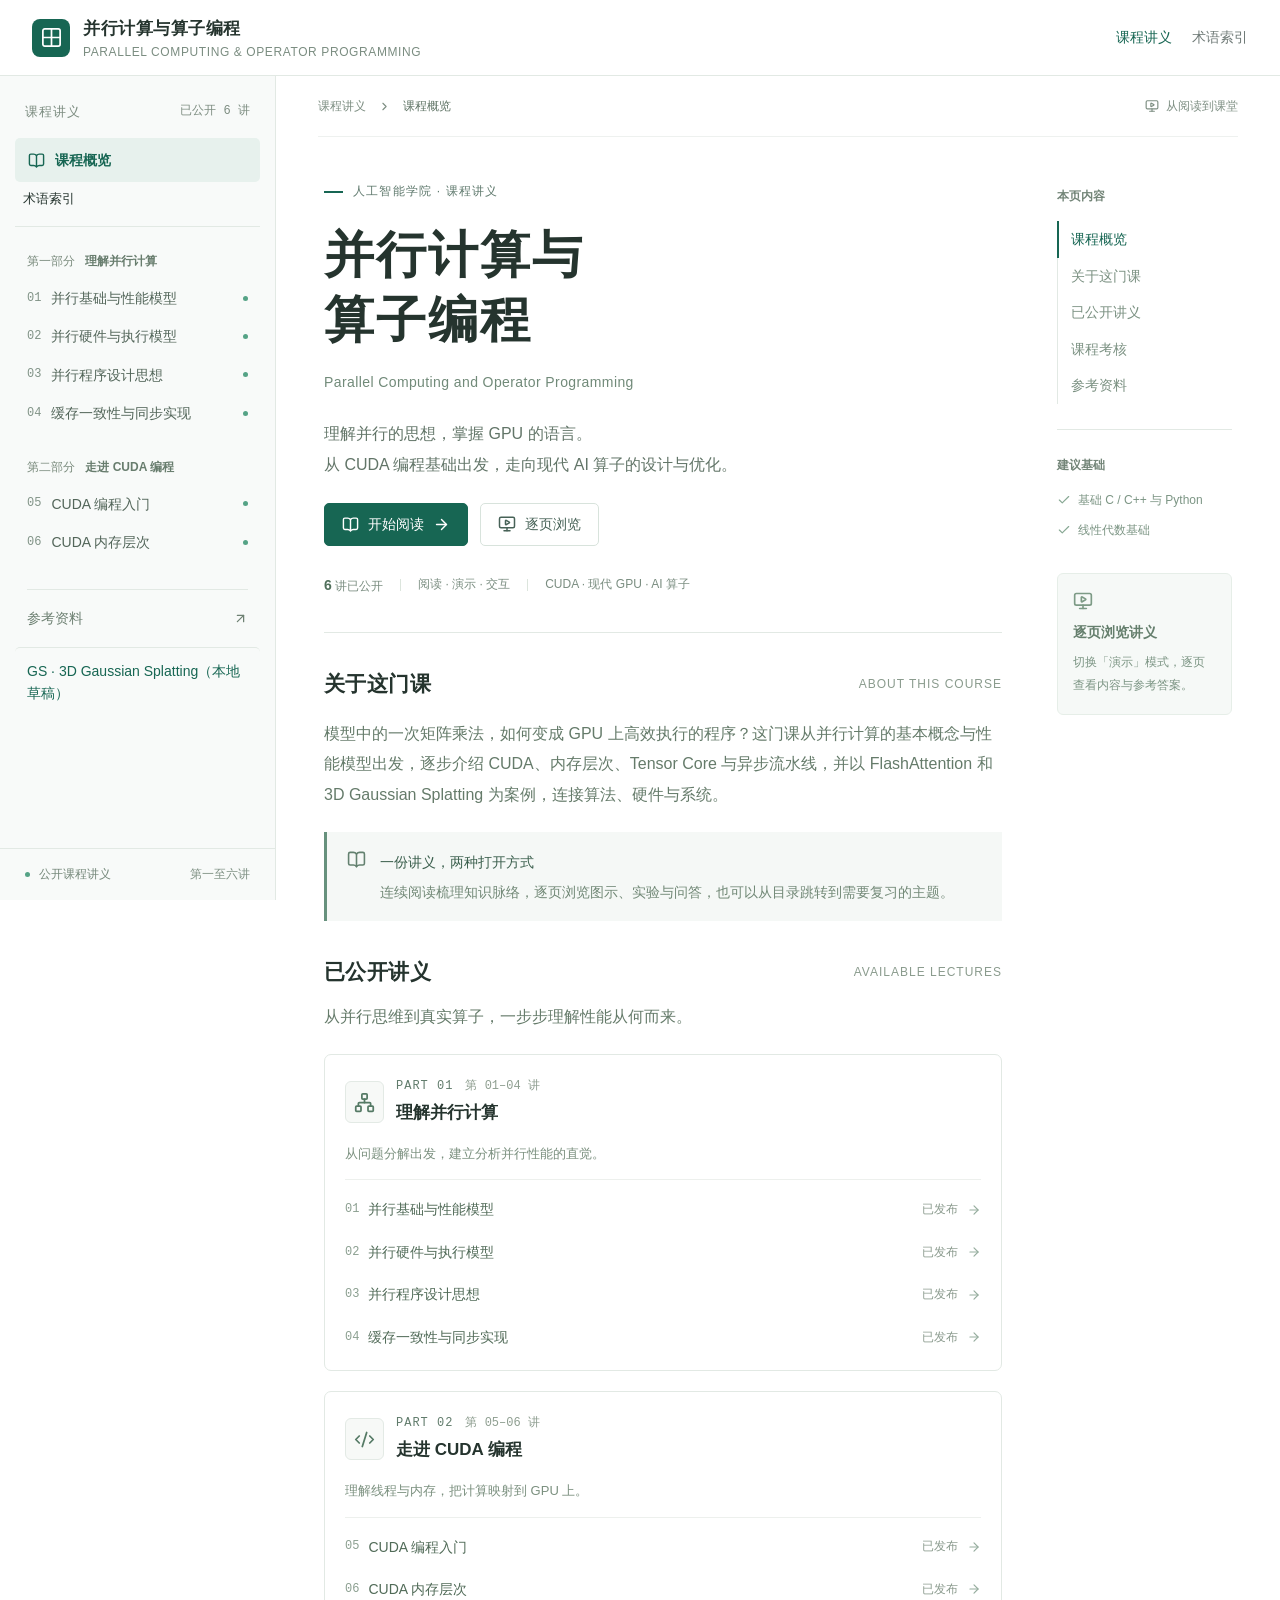
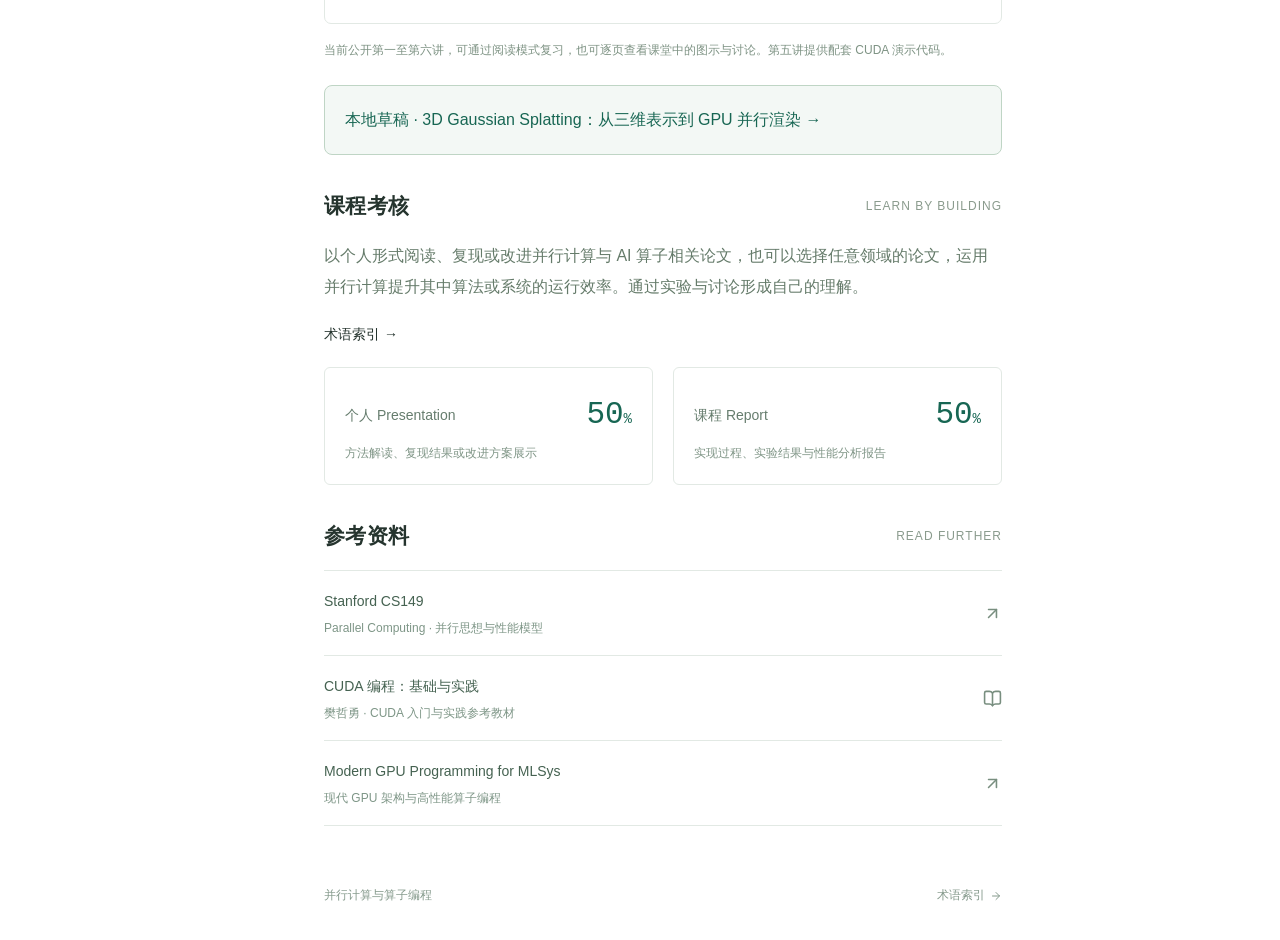
==== site/index.html @ d4c6e1c5 "Add local 3DGS lecture with interactive course preview" ====
<!doctype html>
<html lang="zh-CN"><head><meta charset="UTF-8"/><meta name="viewport" content="width=device-width, initial-scale=1.0"/><meta name="course-root" content="./"/><meta name="course-route" content="/"/><meta name="description" content="并行计算与算子编程课程讲义。阅读第一讲与第二讲：并行计算、性能模型、CPU/GPU硬件与执行模型。"/><title>课程概览 · 并行计算与算子编程</title><link rel="icon" type="image/svg+xml" href="./favicon.svg"/>  <script type="module" crossorigin src="./assets/index-DmXSVgBA.js"></script>
  <link rel="stylesheet" crossorigin href="./assets/index-67fcrHv8.css">
</head><body><div id="root"><div data-slot="sidebar-wrapper" style="--sidebar-width:276px;--sidebar-width-icon:3rem" class="group/sidebar-wrapper flex min-h-svh w-full has-data-[variant=inset]:bg-sidebar course-app"><a class="skip-link" href="#main-content">跳转至正文</a><header class="site-header"><a href="./" class="brand"><span class="brand-mark"><svg xmlns="http://www.w3.org/2000/svg" width="23" height="23" viewBox="0 0 24 24" fill="none" stroke="currentColor" stroke-width="1.8" stroke-linecap="round" stroke-linejoin="round" class="lucide lucide-grid2x2 lucide-grid-2x2" aria-hidden="true"><path d="M12 3v18"></path><path d="M3 12h18"></path><rect x="3" y="3" width="18" height="18" rx="2"></rect></svg></span><span>并行计算与算子编程<small>PARALLEL COMPUTING &amp; OPERATOR PROGRAMMING</small></span></a><nav class="header-nav" aria-label="网站导航"><a href="./" class="current">课程讲义</a><a href="./glossary/">术语索引</a><span class="institution"><svg xmlns="http://www.w3.org/2000/svg" width="17" height="17" viewBox="0 0 24 24" fill="none" stroke="currentColor" stroke-width="2" stroke-linecap="round" stroke-linejoin="round" class="lucide lucide-graduation-cap" aria-hidden="true"><path d="M21.42 10.922a1 1 0 0 0-.019-1.838L12.83 5.18a2 2 0 0 0-1.66 0L2.6 9.08a1 1 0 0 0 0 1.832l8.57 3.908a2 2 0 0 0 1.66 0z"></path><path d="M22 10v6"></path><path d="M6 12.5V16a6 3 0 0 0 12 0v-3.5"></path></svg>人工智能学院</span></nav></header><div class="group peer hidden text-sidebar-foreground md:block" data-state="expanded" data-collapsible="" data-variant="sidebar" data-side="left" data-slot="sidebar"><div data-slot="sidebar-gap" class="transition-[width] duration-200 ease-linear relative w-(--sidebar-width) bg-transparent group-data-[collapsible=offcanvas]:w-0 group-data-[side=right]:rotate-180 group-data-[collapsible=icon]:w-(--sidebar-width-icon)"></div><div data-slot="sidebar-container" data-side="left" class="fixed inset-y-0 z-10 hidden h-svh w-(--sidebar-width) transition-[left,right,width] duration-200 ease-linear data-[side=left]:left-0 data-[side=left]:group-data-[collapsible=offcanvas]:left-[calc(var(--sidebar-width)*-1)] data-[side=right]:right-0 data-[side=right]:group-data-[collapsible=offcanvas]:right-[calc(var(--sidebar-width)*-1)] md:flex group-data-[collapsible=icon]:w-(--sidebar-width-icon) group-data-[side=left]:border-r group-data-[side=right]:border-l course-sidebar"><div data-sidebar="sidebar" data-slot="sidebar-inner" class="bg-sidebar group-data-[variant=floating]:ring-sidebar-border group-data-[variant=floating]:rounded-lg group-data-[variant=floating]:shadow-sm group-data-[variant=floating]:ring-1 flex size-full flex-col"><div class="sidebar-heading">课程讲义 <span>已公开 6 讲</span></div><div data-slot="sidebar-content" data-sidebar="content" class="no-scrollbar gap-0 flex min-h-0 flex-1 flex-col overflow-auto group-data-[collapsible=icon]:overflow-hidden course-nav"><a href="./" class="overview-link active"><svg xmlns="http://www.w3.org/2000/svg" width="17" height="17" viewBox="0 0 24 24" fill="none" stroke="currentColor" stroke-width="2" stroke-linecap="round" stroke-linejoin="round" class="lucide lucide-book-open" aria-hidden="true"><path d="M12 5v16"></path><path d="M20.001 19A2 2 0 0022 17V5a2 2 0 00-1.999-2L16 3.002A5 5 0 0012 5a5 5 0 00-4-2H4a2 2 0 00-2 2v12a2 2 0 001.999 2H8a5 5 0 014 2 5 5 0 014-2z"></path></svg>课程概览</a><div class="learning-sidebar"><a href="./glossary/">术语索引</a></div><div class="nav-part"><p>第<!-- -->一<!-- -->部分 <span>理解并行计算</span></p><a href="./lectures/01-introduction/" class="lesson-link "><span class="lesson-number">01</span><span>并行基础与性能模型</span><i class="status-dot"></i></a><a href="./lectures/02-execution-models/" class="lesson-link "><span class="lesson-number">02</span><span>并行硬件与执行模型</span><i class="status-dot"></i></a><a href="./lectures/03-parallel-design/" class="lesson-link "><span class="lesson-number">03</span><span>并行程序设计思想</span><i class="status-dot"></i></a><a href="./lectures/04-memory-synchronization/" class="lesson-link "><span class="lesson-number">04</span><span>缓存一致性与同步实现</span><i class="status-dot"></i></a></div><div class="nav-part"><p>第<!-- -->二<!-- -->部分 <span>走进 CUDA 编程</span></p><a href="./lectures/05-cuda-introduction/" class="lesson-link "><span class="lesson-number">05</span><span>CUDA 编程入门</span><i class="status-dot"></i></a><a href="./lectures/06-memory-hierarchy/" class="lesson-link "><span class="lesson-number">06</span><span>CUDA 内存层次</span><i class="status-dot"></i></a></div><a href="./#resources" class="sidebar-resource">参考资料 <svg xmlns="http://www.w3.org/2000/svg" width="15" height="15" viewBox="0 0 24 24" fill="none" stroke="currentColor" stroke-width="2" stroke-linecap="round" stroke-linejoin="round" class="lucide lucide-arrow-up-right" aria-hidden="true"><path d="M7 7h10v10"></path><path d="M7 17 17 7"></path></svg></a></div><div class="sidebar-footer"><span class="status-dot"></span>公开课程讲义 <span>第一至六讲</span></div></div></div></div><div class="site-body"><div class="breadcrumb"><div><button class="icon-button mobile-menu" aria-label="打开课程目录"><svg xmlns="http://www.w3.org/2000/svg" width="20" height="20" viewBox="0 0 24 24" fill="none" stroke="currentColor" stroke-width="2" stroke-linecap="round" stroke-linejoin="round" class="lucide lucide-menu" aria-hidden="true"><path d="M4 5h16"></path><path d="M4 12h16"></path><path d="M4 19h16"></path></svg></button><a href="./">课程讲义</a><svg xmlns="http://www.w3.org/2000/svg" width="13" height="13" viewBox="0 0 24 24" fill="none" stroke="currentColor" stroke-width="2" stroke-linecap="round" stroke-linejoin="round" class="lucide lucide-chevron-right" aria-hidden="true"><path d="m9 18 6-6-6-6"></path></svg><span>课程概览</span></div><span class="breadcrumb-note"><svg xmlns="http://www.w3.org/2000/svg" width="14" height="14" viewBox="0 0 24 24" fill="none" stroke="currentColor" stroke-width="2" stroke-linecap="round" stroke-linejoin="round" class="lucide lucide-monitor-play" aria-hidden="true"><path d="M15.033 9.44a.647.647 0 0 1 0 1.12l-4.065 2.352a.645.645 0 0 1-.968-.56V7.648a.645.645 0 0 1 .967-.56z"></path><path d="M12 17v4"></path><path d="M8 21h8"></path><rect x="2" y="3" width="20" height="14" rx="2"></rect></svg>从阅读到课堂</span></div><div class="reading-layout"><main id="main-content" class="home-content"><section id="overview" class="course-intro"><div class="eyebrow"><span class="green-rule"></span>人工智能学院 · 课程讲义</div><h1>并行计算与<span>算子编程</span></h1><p class="english-title">Parallel Computing and Operator Programming</p><p class="intro-copy">理解并行的思想，掌握 GPU 的语言。<br/>从 CUDA 编程基础出发，走向现代 AI 算子的设计与优化。</p><div class="intro-actions"><a href="./lectures/01-introduction/" class="button primary"><svg xmlns="http://www.w3.org/2000/svg" width="17" height="17" viewBox="0 0 24 24" fill="none" stroke="currentColor" stroke-width="2" stroke-linecap="round" stroke-linejoin="round" class="lucide lucide-book-open" aria-hidden="true"><path d="M12 5v16"></path><path d="M20.001 19A2 2 0 0022 17V5a2 2 0 00-1.999-2L16 3.002A5 5 0 0012 5a5 5 0 00-4-2H4a2 2 0 00-2 2v12a2 2 0 001.999 2H8a5 5 0 014 2 5 5 0 014-2z"></path></svg>开始阅读<svg xmlns="http://www.w3.org/2000/svg" width="17" height="17" viewBox="0 0 24 24" fill="none" stroke="currentColor" stroke-width="2" stroke-linecap="round" stroke-linejoin="round" class="lucide lucide-arrow-right" aria-hidden="true"><path d="M5 12h14"></path><path d="m12 5 7 7-7 7"></path></svg></a><a href="./lectures/01-introduction/?mode=slides" class="button secondary"><svg xmlns="http://www.w3.org/2000/svg" width="18" height="18" viewBox="0 0 24 24" fill="none" stroke="currentColor" stroke-width="2" stroke-linecap="round" stroke-linejoin="round" class="lucide lucide-monitor-play" aria-hidden="true"><path d="M15.033 9.44a.647.647 0 0 1 0 1.12l-4.065 2.352a.645.645 0 0 1-.968-.56V7.648a.645.645 0 0 1 .967-.56z"></path><path d="M12 17v4"></path><path d="M8 21h8"></path><rect x="2" y="3" width="20" height="14" rx="2"></rect></svg>逐页浏览</a></div><div class="course-metadata"><span><strong>6</strong> 讲已公开</span><i></i><span>阅读 · 演示 · 交互</span><i></i><span>CUDA · 现代 GPU · AI 算子</span></div></section><section class="course-section" id="about"><div class="section-title"><h2>关于这门课</h2><span>ABOUT THIS COURSE</span></div><p>模型中的一次矩阵乘法，如何变成 GPU 上高效执行的程序？这门课从并行计算的基本概念与性能模型出发，逐步介绍 CUDA、内存层次、Tensor Core 与异步流水线，并以 FlashAttention 和 3D Gaussian Splatting 为案例，连接算法、硬件与系统。</p><div class="reading-note"><svg xmlns="http://www.w3.org/2000/svg" width="19" height="19" viewBox="0 0 24 24" fill="none" stroke="currentColor" stroke-width="2" stroke-linecap="round" stroke-linejoin="round" class="lucide lucide-book-open" aria-hidden="true"><path d="M12 5v16"></path><path d="M20.001 19A2 2 0 0022 17V5a2 2 0 00-1.999-2L16 3.002A5 5 0 0012 5a5 5 0 00-4-2H4a2 2 0 00-2 2v12a2 2 0 001.999 2H8a5 5 0 014 2 5 5 0 014-2z"></path></svg><div><strong>一份讲义，两种打开方式</strong><p>连续阅读梳理知识脉络，逐页浏览图示、实验与问答，也可以从目录跳转到需要复习的主题。</p></div></div></section><section class="course-section" id="syllabus"><div class="section-title"><h2>已公开讲义</h2><span>AVAILABLE LECTURES</span></div><p class="section-description">从并行思维到真实算子，一步步理解性能从何而来。</p><div class="learning-path"><div class="path-part"><div class="path-heading"><span class="part-icon"><svg xmlns="http://www.w3.org/2000/svg" width="21" height="21" viewBox="0 0 24 24" fill="none" stroke="currentColor" stroke-width="2" stroke-linecap="round" stroke-linejoin="round" class="lucide lucide-network" aria-hidden="true"><rect x="16" y="16" width="6" height="6" rx="1"></rect><rect x="2" y="16" width="6" height="6" rx="1"></rect><rect x="9" y="2" width="6" height="6" rx="1"></rect><path d="M5 16v-3a1 1 0 0 1 1-1h12a1 1 0 0 1 1 1v3"></path><path d="M12 12V8"></path></svg></span><div><div class="part-label">PART <!-- -->01<!-- --> <span>第 <!-- -->01–04<!-- --> 讲</span></div><h3>理解并行计算</h3></div></div><p>从问题分解出发，建立分析并行性能的直觉。</p><div class="path-lessons"><a href="./lectures/01-introduction/"><span>01</span><strong>并行基础与性能模型</strong><small>已发布</small><svg xmlns="http://www.w3.org/2000/svg" width="14" height="14" viewBox="0 0 24 24" fill="none" stroke="currentColor" stroke-width="2" stroke-linecap="round" stroke-linejoin="round" class="lucide lucide-arrow-right" aria-hidden="true"><path d="M5 12h14"></path><path d="m12 5 7 7-7 7"></path></svg></a><a href="./lectures/02-execution-models/"><span>02</span><strong>并行硬件与执行模型</strong><small>已发布</small><svg xmlns="http://www.w3.org/2000/svg" width="14" height="14" viewBox="0 0 24 24" fill="none" stroke="currentColor" stroke-width="2" stroke-linecap="round" stroke-linejoin="round" class="lucide lucide-arrow-right" aria-hidden="true"><path d="M5 12h14"></path><path d="m12 5 7 7-7 7"></path></svg></a><a href="./lectures/03-parallel-design/"><span>03</span><strong>并行程序设计思想</strong><small>已发布</small><svg xmlns="http://www.w3.org/2000/svg" width="14" height="14" viewBox="0 0 24 24" fill="none" stroke="currentColor" stroke-width="2" stroke-linecap="round" stroke-linejoin="round" class="lucide lucide-arrow-right" aria-hidden="true"><path d="M5 12h14"></path><path d="m12 5 7 7-7 7"></path></svg></a><a href="./lectures/04-memory-synchronization/"><span>04</span><strong>缓存一致性与同步实现</strong><small>已发布</small><svg xmlns="http://www.w3.org/2000/svg" width="14" height="14" viewBox="0 0 24 24" fill="none" stroke="currentColor" stroke-width="2" stroke-linecap="round" stroke-linejoin="round" class="lucide lucide-arrow-right" aria-hidden="true"><path d="M5 12h14"></path><path d="m12 5 7 7-7 7"></path></svg></a></div></div><div class="path-part"><div class="path-heading"><span class="part-icon"><svg xmlns="http://www.w3.org/2000/svg" width="21" height="21" viewBox="0 0 24 24" fill="none" stroke="currentColor" stroke-width="2" stroke-linecap="round" stroke-linejoin="round" class="lucide lucide-code-xml" aria-hidden="true"><path d="m18 16 4-4-4-4"></path><path d="m6 8-4 4 4 4"></path><path d="m14.5 4-5 16"></path></svg></span><div><div class="part-label">PART <!-- -->02<!-- --> <span>第 <!-- -->05–06<!-- --> 讲</span></div><h3>走进 CUDA 编程</h3></div></div><p>理解线程与内存，把计算映射到 GPU 上。</p><div class="path-lessons"><a href="./lectures/05-cuda-introduction/"><span>05</span><strong>CUDA 编程入门</strong><small>已发布</small><svg xmlns="http://www.w3.org/2000/svg" width="14" height="14" viewBox="0 0 24 24" fill="none" stroke="currentColor" stroke-width="2" stroke-linecap="round" stroke-linejoin="round" class="lucide lucide-arrow-right" aria-hidden="true"><path d="M5 12h14"></path><path d="m12 5 7 7-7 7"></path></svg></a><a href="./lectures/06-memory-hierarchy/"><span>06</span><strong>CUDA 内存层次</strong><small>已发布</small><svg xmlns="http://www.w3.org/2000/svg" width="14" height="14" viewBox="0 0 24 24" fill="none" stroke="currentColor" stroke-width="2" stroke-linecap="round" stroke-linejoin="round" class="lucide lucide-arrow-right" aria-hidden="true"><path d="M5 12h14"></path><path d="m12 5 7 7-7 7"></path></svg></a></div></div></div><p class="quiet-note">当前公开第一至第六讲，可通过阅读模式复习，也可逐页查看课堂中的图示与讨论。第五讲提供配套 CUDA 演示代码。</p></section><section class="course-section" id="assessment"><div class="section-title"><h2>课程考核</h2><span>LEARN BY BUILDING</span></div><p>以个人形式阅读、复现或改进并行计算与 AI 算子相关论文，也可以选择任意领域的论文，运用并行计算提升其中算法或系统的运行效率。通过实验与讨论形成自己的理解。</p><div class="learning-links"><a href="./glossary/">术语索引 →</a></div><div class="assessment-grid"><div><span>个人 Presentation</span><strong>50<span>%</span></strong><p>方法解读、复现结果或改进方案展示</p></div><div><span>课程 Report</span><strong>50<span>%</span></strong><p>实现过程、实验结果与性能分析报告</p></div></div></section><section class="course-section" id="resources"><div class="section-title"><h2>参考资料</h2><span>READ FURTHER</span></div><div class="resource-list"><a href="https://gfxcourses.stanford.edu/cs149/fall25" target="_blank" rel="noreferrer"><span><strong>Stanford CS149</strong><small>Parallel Computing · 并行思想与性能模型</small></span><svg xmlns="http://www.w3.org/2000/svg" width="19" height="19" viewBox="0 0 24 24" fill="none" stroke="currentColor" stroke-width="2" stroke-linecap="round" stroke-linejoin="round" class="lucide lucide-arrow-up-right" aria-hidden="true"><path d="M7 7h10v10"></path><path d="M7 17 17 7"></path></svg></a><div><span><strong>CUDA 编程：基础与实践</strong><small>樊哲勇 · CUDA 入门与实践参考教材</small></span><svg xmlns="http://www.w3.org/2000/svg" width="19" height="19" viewBox="0 0 24 24" fill="none" stroke="currentColor" stroke-width="2" stroke-linecap="round" stroke-linejoin="round" class="lucide lucide-book-open" aria-hidden="true"><path d="M12 5v16"></path><path d="M20.001 19A2 2 0 0022 17V5a2 2 0 00-1.999-2L16 3.002A5 5 0 0012 5a5 5 0 00-4-2H4a2 2 0 00-2 2v12a2 2 0 001.999 2H8a5 5 0 014 2 5 5 0 014-2z"></path></svg></div><a href="https://mlc.ai/modern-gpu-programming-for-mlsys/zh/" target="_blank" rel="noreferrer"><span><strong>Modern GPU Programming for MLSys</strong><small>现代 GPU 架构与高性能算子编程</small></span><svg xmlns="http://www.w3.org/2000/svg" width="19" height="19" viewBox="0 0 24 24" fill="none" stroke="currentColor" stroke-width="2" stroke-linecap="round" stroke-linejoin="round" class="lucide lucide-arrow-up-right" aria-hidden="true"><path d="M7 7h10v10"></path><path d="M7 17 17 7"></path></svg></a></div></section><footer class="page-footer"><span>并行计算与算子编程</span><a href="./glossary/">术语索引 <svg xmlns="http://www.w3.org/2000/svg" width="12" height="12" viewBox="0 0 24 24" fill="none" stroke="currentColor" stroke-width="2" stroke-linecap="round" stroke-linejoin="round" class="lucide lucide-arrow-right" aria-hidden="true"><path d="M5 12h14"></path><path d="m12 5 7 7-7 7"></path></svg></a></footer></main><aside class="page-toc"><p>本页内容</p><a class="selected" href="#overview">课程概览</a><a href="#about">关于这门课</a><a href="#syllabus">已公开讲义</a><a href="#assessment">课程考核</a><a href="#resources">参考资料</a><div class="toc-divider"></div><p>建议基础</p><span class="prerequisite"><svg xmlns="http://www.w3.org/2000/svg" width="14" height="14" viewBox="0 0 24 24" fill="none" stroke="currentColor" stroke-width="2" stroke-linecap="round" stroke-linejoin="round" class="lucide lucide-check" aria-hidden="true"><path d="M20 6 9 17l-5-5"></path></svg>基础 C / C++ 与 Python</span><span class="prerequisite"><svg xmlns="http://www.w3.org/2000/svg" width="14" height="14" viewBox="0 0 24 24" fill="none" stroke="currentColor" stroke-width="2" stroke-linecap="round" stroke-linejoin="round" class="lucide lucide-check" aria-hidden="true"><path d="M20 6 9 17l-5-5"></path></svg>线性代数基础</span><div class="toc-tip"><svg xmlns="http://www.w3.org/2000/svg" width="20" height="20" viewBox="0 0 24 24" fill="none" stroke="currentColor" stroke-width="2" stroke-linecap="round" stroke-linejoin="round" class="lucide lucide-monitor-play" aria-hidden="true"><path d="M15.033 9.44a.647.647 0 0 1 0 1.12l-4.065 2.352a.645.645 0 0 1-.968-.56V7.648a.645.645 0 0 1 .967-.56z"></path><path d="M12 17v4"></path><path d="M8 21h8"></path><rect x="2" y="3" width="20" height="14" rx="2"></rect></svg><strong>逐页浏览讲义</strong><span>切换「演示」模式，逐页查看内容与参考答案。</span></div></aside></div></div></div></div><script defer src="assets/3dgs-preview-nav.js"></script></body></html>
---- site/assets/index-67fcrHv8.css ----
@font-face{font-display:block;font-family:KaTeX_AMS;font-style:normal;font-weight:400;src:url(./KaTeX_AMS-Regular-BQhdFMY1.woff2)format("woff2"),url(./KaTeX_AMS-Regular-DMm9YOAa.woff)format("woff"),url(./KaTeX_AMS-Regular-DRggAlZN.ttf)format("truetype")}@font-face{font-display:block;font-family:KaTeX_Caligraphic;font-style:normal;font-weight:700;src:url(./KaTeX_Caligraphic-Bold-Dq_IR9rO.woff2)format("woff2"),url(./KaTeX_Caligraphic-Bold-BEiXGLvX.woff)format("woff"),url(./KaTeX_Caligraphic-Bold-ATXxdsX0.ttf)format("truetype")}@font-face{font-display:block;font-family:KaTeX_Caligraphic;font-style:normal;font-weight:400;src:url(./KaTeX_Caligraphic-Regular-Di6jR-x-.woff2)format("woff2"),url(./KaTeX_Caligraphic-Regular-CTRA-rTL.woff)format("woff"),url(./KaTeX_Caligraphic-Regular-wX97UBjC.ttf)format("truetype")}@font-face{font-display:block;font-family:KaTeX_Fraktur;font-style:normal;font-weight:700;src:url(./KaTeX_Fraktur-Bold-CL6g_b3V.woff2)format("woff2"),url(./KaTeX_Fraktur-Bold-BsDP51OF.woff)format("woff"),url(./KaTeX_Fraktur-Bold-BdnERNNW.ttf)format("truetype")}@font-face{font-display:block;font-family:KaTeX_Fraktur;font-style:normal;font-weight:400;src:url(./KaTeX_Fraktur-Regular-CTYiF6lA.woff2)format("woff2"),url(./KaTeX_Fraktur-Regular-Dxdc4cR9.woff)format("woff"),url(./KaTeX_Fraktur-Regular-CB_wures.ttf)format("truetype")}@font-face{font-display:block;font-family:KaTeX_Main;font-style:normal;font-weight:700;src:url(./KaTeX_Main-Bold-Cx986IdX.woff2)format("woff2"),url(./KaTeX_Main-Bold-Jm3AIy58.woff)format("woff"),url(./KaTeX_Main-Bold-waoOVXN0.ttf)format("truetype")}@font-face{font-display:block;font-family:KaTeX_Main;font-style:italic;font-weight:700;src:url(./KaTeX_Main-BoldItalic-DxDJ3AOS.woff2)format("woff2"),url(./KaTeX_Main-BoldItalic-SpSLRI95.woff)format("woff"),url(./KaTeX_Main-BoldItalic-DzxPMmG6.ttf)format("truetype")}@font-face{font-display:block;font-family:KaTeX_Main;font-style:italic;font-weight:400;src:url(./KaTeX_Main-Italic-NWA7e6Wa.woff2)format("woff2"),url(./KaTeX_Main-Italic-BMLOBm91.woff)format("woff"),url(./KaTeX_Main-Italic-3WenGoN9.ttf)format("truetype")}@font-face{font-display:block;font-family:KaTeX_Main;font-style:normal;font-weight:400;src:url(./KaTeX_Main-Regular-B22Nviop.woff2)format("woff2"),url(./KaTeX_Main-Regular-Dr94JaBh.woff)format("woff"),url(./KaTeX_Main-Regular-ypZvNtVU.ttf)format("truetype")}@font-face{font-display:block;font-family:KaTeX_Math;font-style:italic;font-weight:700;src:url(./KaTeX_Math-BoldItalic-CZnvNsCZ.woff2)format("woff2"),url(./KaTeX_Math-BoldItalic-iY-2wyZ7.woff)format("woff"),url(./KaTeX_Math-BoldItalic-B3XSjfu4.ttf)format("truetype")}@font-face{font-display:block;font-family:KaTeX_Math;font-style:italic;font-weight:400;src:url(./KaTeX_Math-Italic-t53AETM-.woff2)format("woff2"),url(./KaTeX_Math-Italic-DA0__PXp.woff)format("woff"),url(./KaTeX_Math-Italic-flOr_0UB.ttf)format("truetype")}@font-face{font-display:block;font-family:KaTeX_SansSerif;font-style:normal;font-weight:700;src:url(./KaTeX_SansSerif-Bold-D1sUS0GD.woff2)format("woff2"),url(./KaTeX_SansSerif-Bold-DbIhKOiC.woff)format("woff"),url(./KaTeX_SansSerif-Bold-CFMepnvq.ttf)format("truetype")}@font-face{font-display:block;font-family:KaTeX_SansSerif;font-style:italic;font-weight:400;src:url(./KaTeX_SansSerif-Italic-C3H0VqGB.woff2)format("woff2"),url(./KaTeX_SansSerif-Italic-DN2j7dab.woff)format("woff"),url(./KaTeX_SansSerif-Italic-YYjJ1zSn.ttf)format("truetype")}@font-face{font-display:block;font-family:KaTeX_SansSerif;font-style:normal;font-weight:400;src:url(./KaTeX_SansSerif-Regular-DDBCnlJ7.woff2)format("woff2"),url(./KaTeX_SansSerif-Regular-CS6fqUqJ.woff)format("woff"),url(./KaTeX_SansSerif-Regular-BNo7hRIc.ttf)format("truetype")}@font-face{font-display:block;font-family:KaTeX_Script;font-style:normal;font-weight:400;src:url(./KaTeX_Script-Regular-D3wIWfF6.woff2)format("woff2"),url(./KaTeX_Script-Regular-D5yQViql.woff)format("woff"),url(./KaTeX_Script-Regular-C5JkGWo-.ttf)format("truetype")}@font-face{font-display:block;font-family:KaTeX_Size1;font-style:normal;font-weight:400;src:url(./KaTeX_Size1-Regular-mCD8mA8B.woff2)format("woff2"),url(./KaTeX_Size1-Regular-C195tn64.woff)format("woff"),url(./KaTeX_Size1-Regular-Dbsnue_I.ttf)format("truetype")}@font-face{font-display:block;font-family:KaTeX_Size2;font-style:normal;font-weight:400;src:url(./KaTeX_Size2-Regular-Dy4dx90m.woff2)format("woff2"),url(./KaTeX_Size2-Regular-oD1tc_U0.woff)format("woff"),url(./KaTeX_Size2-Regular-B7gKUWhC.ttf)format("truetype")}@font-face{font-display:block;font-family:KaTeX_Size3;font-style:normal;font-weight:400;src:url([data-uri])format("woff2"),url(./KaTeX_Size3-Regular-CTq5MqoE.woff)format("woff"),url(./KaTeX_Size3-Regular-DgpXs0kz.ttf)format("truetype")}@font-face{font-display:block;font-family:KaTeX_Size4;font-style:normal;font-weight:400;src:url(./KaTeX_Size4-Regular-Dl5lxZxV.woff2)format("woff2"),url(./KaTeX_Size4-Regular-BF-4gkZK.woff)format("woff"),url(./KaTeX_Size4-Regular-DWFBv043.ttf)format("truetype")}@font-face{font-display:block;font-family:KaTeX_Typewriter;font-style:normal;font-weight:400;src:url(./KaTeX_Typewriter-Regular-CO6r4hn1.woff2)format("woff2"),url(./KaTeX_Typewriter-Regular-C0xS9mPB.woff)format("woff"),url(./KaTeX_Typewriter-Regular-D3Ib7_Hf.ttf)format("truetype")}.katex{text-indent:0;text-rendering:auto;font:1.21em/1.2 KaTeX_Main,Times New Roman,serif;position:relative}.katex *{border-color:currentColor;-ms-high-contrast-adjust:none!important}.katex .katex-version:after{content:"0.16.47"}.katex .katex-mathml{clip-path:inset(50%);border:0;width:1px;height:1px;padding:0;position:absolute;overflow:hidden}.katex .katex-html>.newline{display:block}.katex .base{white-space:nowrap;width:min-content;position:relative}.katex .base,.katex .strut{display:inline-block}.katex .textbf{font-weight:700}.katex .textit{font-style:italic}.katex .textrm{font-family:KaTeX_Main}.katex .textsf{font-family:KaTeX_SansSerif}.katex .texttt{font-family:KaTeX_Typewriter}.katex .mathnormal{font-family:KaTeX_Math;font-style:italic}.katex .mathit{font-family:KaTeX_Main;font-style:italic}.katex .mathrm{font-style:normal}.katex .mathbf{font-family:KaTeX_Main;font-weight:700}.katex .boldsymbol{font-family:KaTeX_Math;font-style:italic;font-weight:700}.katex .amsrm,.katex .mathbb,.katex .textbb{font-family:KaTeX_AMS}.katex .mathcal{font-family:KaTeX_Caligraphic}.katex .mathfrak,.katex .textfrak{font-family:KaTeX_Fraktur}.katex .mathboldfrak,.katex .textboldfrak{font-family:KaTeX_Fraktur;font-weight:700}.katex .mathtt{font-family:KaTeX_Typewriter}.katex .mathscr,.katex .textscr{font-family:KaTeX_Script}.katex .mathsf,.katex .textsf{font-family:KaTeX_SansSerif}.katex .mathboldsf,.katex .textboldsf{font-family:KaTeX_SansSerif;font-weight:700}.katex .mathitsf,.katex .mathsfit,.katex .textitsf{font-family:KaTeX_SansSerif;font-style:italic}.katex .mainrm{font-family:KaTeX_Main;font-style:normal}.katex .vlist-t{border-collapse:collapse;table-layout:fixed;display:inline-table}.katex .vlist-r{display:table-row}.katex .vlist{vertical-align:bottom;display:table-cell;position:relative}.katex .vlist>span{height:0;display:block;position:relative}.katex .vlist>span>span{display:inline-block}.katex .vlist>span>.pstrut{width:0;overflow:hidden}.katex .vlist-t2{margin-right:-2px}.katex .vlist-s{vertical-align:bottom;width:2px;min-width:2px;font-size:1px;display:table-cell}.katex .vbox{flex-direction:column;align-items:baseline;display:inline-flex}.katex .hbox{width:100%}.katex .hbox,.katex .thinbox{flex-direction:row;display:inline-flex}.katex .thinbox{width:0;max-width:0}.katex .msupsub{text-align:left}.katex .mfrac>span>span{text-align:center}.katex .mfrac .frac-line{border-bottom-style:solid;width:100%;display:inline-block}.katex .hdashline,.katex .hline,.katex .mfrac .frac-line,.katex .overline .overline-line,.katex .rule,.katex .underline .underline-line{min-height:1px}.katex .mspace{display:inline-block}.katex .smash{line-height:0;display:inline}.katex .clap,.katex .llap,.katex .rlap{width:0;position:relative}.katex .clap>.inner,.katex .llap>.inner,.katex .rlap>.inner{position:absolute}.katex .clap>.fix,.katex .llap>.fix,.katex .rlap>.fix{display:inline-block}.katex .llap>.inner{right:0}.katex .clap>.inner,.katex .rlap>.inner{left:0}.katex .clap>.inner>span{margin-left:-50%;margin-right:50%}.katex .rule{border:0 solid;display:inline-block;position:relative}.katex .hline,.katex .overline .overline-line,.katex .underline .underline-line{border-bottom-style:solid;width:100%;display:inline-block}.katex .hdashline{border-bottom-style:dashed;width:100%;display:inline-block}.katex .sqrt>.root{margin-left:.277778em;margin-right:-.555556em}.katex .fontsize-ensurer.reset-size1.size1,.katex .sizing.reset-size1.size1{font-size:1em}.katex .fontsize-ensurer.reset-size1.size2,.katex .sizing.reset-size1.size2{font-size:1.2em}.katex .fontsize-ensurer.reset-size1.size3,.katex .sizing.reset-size1.size3{font-size:1.4em}.katex .fontsize-ensurer.reset-size1.size4,.katex .sizing.reset-size1.size4{font-size:1.6em}.katex .fontsize-ensurer.reset-size1.size5,.katex .sizing.reset-size1.size5{font-size:1.8em}.katex .fontsize-ensurer.reset-size1.size6,.katex .sizing.reset-size1.size6{font-size:2em}.katex .fontsize-ensurer.reset-size1.size7,.katex .sizing.reset-size1.size7{font-size:2.4em}.katex .fontsize-ensurer.reset-size1.size8,.katex .sizing.reset-size1.size8{font-size:2.88em}.katex .fontsize-ensurer.reset-size1.size9,.katex .sizing.reset-size1.size9{font-size:3.456em}.katex .fontsize-ensurer.reset-size1.size10,.katex .sizing.reset-size1.size10{font-size:4.148em}.katex .fontsize-ensurer.reset-size1.size11,.katex .sizing.reset-size1.size11{font-size:4.976em}.katex .fontsize-ensurer.reset-size2.size1,.katex .sizing.reset-size2.size1{font-size:.833333em}.katex .fontsize-ensurer.reset-size2.size2,.katex .sizing.reset-size2.size2{font-size:1em}.katex .fontsize-ensurer.reset-size2.size3,.katex .sizing.reset-size2.size3{font-size:1.16667em}.katex .fontsize-ensurer.reset-size2.size4,.katex .sizing.reset-size2.size4{font-size:1.33333em}.katex .fontsize-ensurer.reset-size2.size5,.katex .sizing.reset-size2.size5{font-size:1.5em}.katex .fontsize-ensurer.reset-size2.size6,.katex .sizing.reset-size2.size6{font-size:1.66667em}.katex .fontsize-ensurer.reset-size2.size7,.katex .sizing.reset-size2.size7{font-size:2em}.katex .fontsize-ensurer.reset-size2.size8,.katex .sizing.reset-size2.size8{font-size:2.4em}.katex .fontsize-ensurer.reset-size2.size9,.katex .sizing.reset-size2.size9{font-size:2.88em}.katex .fontsize-ensurer.reset-size2.size10,.katex .sizing.reset-size2.size10{font-size:3.45667em}.katex .fontsize-ensurer.reset-size2.size11,.katex .sizing.reset-size2.size11{font-size:4.14667em}.katex .fontsize-ensurer.reset-size3.size1,.katex .sizing.reset-size3.size1{font-size:.714286em}.katex .fontsize-ensurer.reset-size3.size2,.katex .sizing.reset-size3.size2{font-size:.857143em}.katex .fontsize-ensurer.reset-size3.size3,.katex .sizing.reset-size3.size3{font-size:1em}.katex .fontsize-ensurer.reset-size3.size4,.katex .sizing.reset-size3.size4{font-size:1.14286em}.katex .fontsize-ensurer.reset-size3.size5,.katex .sizing.reset-size3.size5{font-size:1.28571em}.katex .fontsize-ensurer.reset-size3.size6,.katex .sizing.reset-size3.size6{font-size:1.42857em}.katex .fontsize-ensurer.reset-size3.size7,.katex .sizing.reset-size3.size7{font-size:1.71429em}.katex .fontsize-ensurer.reset-size3.size8,.katex .sizing.reset-size3.size8{font-size:2.05714em}.katex .fontsize-ensurer.reset-size3.size9,.katex .sizing.reset-size3.size9{font-size:2.46857em}.katex .fontsize-ensurer.reset-size3.size10,.katex .sizing.reset-size3.size10{font-size:2.96286em}.katex .fontsize-ensurer.reset-size3.size11,.katex .sizing.reset-size3.size11{font-size:3.55429em}.katex .fontsize-ensurer.reset-size4.size1,.katex .sizing.reset-size4.size1{font-size:.625em}.katex .fontsize-ensurer.reset-size4.size2,.katex .sizing.reset-size4.size2{font-size:.75em}.katex .fontsize-ensurer.reset-size4.size3,.katex .sizing.reset-size4.size3{font-size:.875em}.katex .fontsize-ensurer.reset-size4.size4,.katex .sizing.reset-size4.size4{font-size:1em}.katex .fontsize-ensurer.reset-size4.size5,.katex .sizing.reset-size4.size5{font-size:1.125em}.katex .fontsize-ensurer.reset-size4.size6,.katex .sizing.reset-size4.size6{font-size:1.25em}.katex .fontsize-ensurer.reset-size4.size7,.katex .sizing.reset-size4.size7{font-size:1.5em}.katex .fontsize-ensurer.reset-size4.size8,.katex .sizing.reset-size4.size8{font-size:1.8em}.katex .fontsize-ensurer.reset-size4.size9,.katex .sizing.reset-size4.size9{font-size:2.16em}.katex .fontsize-ensurer.reset-size4.size10,.katex .sizing.reset-size4.size10{font-size:2.5925em}.katex .fontsize-ensurer.reset-size4.size11,.katex .sizing.reset-size4.size11{font-size:3.11em}.katex .fontsize-ensurer.reset-size5.size1,.katex .sizing.reset-size5.size1{font-size:.555556em}.katex .fontsize-ensurer.reset-size5.size2,.katex .sizing.reset-size5.size2{font-size:.666667em}.katex .fontsize-ensurer.reset-size5.size3,.katex .sizing.reset-size5.size3{font-size:.777778em}.katex .fontsize-ensurer.reset-size5.size4,.katex .sizing.reset-size5.size4{font-size:.888889em}.katex .fontsize-ensurer.reset-size5.size5,.katex .sizing.reset-size5.size5{font-size:1em}.katex .fontsize-ensurer.reset-size5.size6,.katex .sizing.reset-size5.size6{font-size:1.11111em}.katex .fontsize-ensurer.reset-size5.size7,.katex .sizing.reset-size5.size7{font-size:1.33333em}.katex .fontsize-ensurer.reset-size5.size8,.katex .sizing.reset-size5.size8{font-size:1.6em}.katex .fontsize-ensurer.reset-size5.size9,.katex .sizing.reset-size5.size9{font-size:1.92em}.katex .fontsize-ensurer.reset-size5.size10,.katex .sizing.reset-size5.size10{font-size:2.30444em}.katex .fontsize-ensurer.reset-size5.size11,.katex .sizing.reset-size5.size11{font-size:2.76444em}.katex .fontsize-ensurer.reset-size6.size1,.katex .sizing.reset-size6.size1{font-size:.5em}.katex .fontsize-ensurer.reset-size6.size2,.katex .sizing.reset-size6.size2{font-size:.6em}.katex .fontsize-ensurer.reset-size6.size3,.katex .sizing.reset-size6.size3{font-size:.7em}.katex .fontsize-ensurer.reset-size6.size4,.katex .sizing.reset-size6.size4{font-size:.8em}.katex .fontsize-ensurer.reset-size6.size5,.katex .sizing.reset-size6.size5{font-size:.9em}.katex .fontsize-ensurer.reset-size6.size6,.katex .sizing.reset-size6.size6{font-size:1em}.katex .fontsize-ensurer.reset-size6.size7,.katex .sizing.reset-size6.size7{font-size:1.2em}.katex .fontsize-ensurer.reset-size6.size8,.katex .sizing.reset-size6.size8{font-size:1.44em}.katex .fontsize-ensurer.reset-size6.size9,.katex .sizing.reset-size6.size9{font-size:1.728em}.katex .fontsize-ensurer.reset-size6.size10,.katex .sizing.reset-size6.size10{font-size:2.074em}.katex .fontsize-ensurer.reset-size6.size11,.katex .sizing.reset-size6.size11{font-size:2.488em}.katex .fontsize-ensurer.reset-size7.size1,.katex .sizing.reset-size7.size1{font-size:.416667em}.katex .fontsize-ensurer.reset-size7.size2,.katex .sizing.reset-size7.size2{font-size:.5em}.katex .fontsize-ensurer.reset-size7.size3,.katex .sizing.reset-size7.size3{font-size:.583333em}.katex .fontsize-ensurer.reset-size7.size4,.katex .sizing.reset-size7.size4{font-size:.666667em}.katex .fontsize-ensurer.reset-size7.size5,.katex .sizing.reset-size7.size5{font-size:.75em}.katex .fontsize-ensurer.reset-size7.size6,.katex .sizing.reset-size7.size6{font-size:.833333em}.katex .fontsize-ensurer.reset-size7.size7,.katex .sizing.reset-size7.size7{font-size:1em}.katex .fontsize-ensurer.reset-size7.size8,.katex .sizing.reset-size7.size8{font-size:1.2em}.katex .fontsize-ensurer.reset-size7.size9,.katex .sizing.reset-size7.size9{font-size:1.44em}.katex .fontsize-ensurer.reset-size7.size10,.katex .sizing.reset-size7.size10{font-size:1.72833em}.katex .fontsize-ensurer.reset-size7.size11,.katex .sizing.reset-size7.size11{font-size:2.07333em}.katex .fontsize-ensurer.reset-size8.size1,.katex .sizing.reset-size8.size1{font-size:.347222em}.katex .fontsize-ensurer.reset-size8.size2,.katex .sizing.reset-size8.size2{font-size:.416667em}.katex .fontsize-ensurer.reset-size8.size3,.katex .sizing.reset-size8.size3{font-size:.486111em}.katex .fontsize-ensurer.reset-size8.size4,.katex .sizing.reset-size8.size4{font-size:.555556em}.katex .fontsize-ensurer.reset-size8.size5,.katex .sizing.reset-size8.size5{font-size:.625em}.katex .fontsize-ensurer.reset-size8.size6,.katex .sizing.reset-size8.size6{font-size:.694444em}.katex .fontsize-ensurer.reset-size8.size7,.katex .sizing.reset-size8.size7{font-size:.833333em}.katex .fontsize-ensurer.reset-size8.size8,.katex .sizing.reset-size8.size8{font-size:1em}.katex .fontsize-ensurer.reset-size8.size9,.katex .sizing.reset-size8.size9{font-size:1.2em}.katex .fontsize-ensurer.reset-size8.size10,.katex .sizing.reset-size8.size10{font-size:1.44028em}.katex .fontsize-ensurer.reset-size8.size11,.katex .sizing.reset-size8.size11{font-size:1.72778em}.katex .fontsize-ensurer.reset-size9.size1,.katex .sizing.reset-size9.size1{font-size:.289352em}.katex .fontsize-ensurer.reset-size9.size2,.katex .sizing.reset-size9.size2{font-size:.347222em}.katex .fontsize-ensurer.reset-size9.size3,.katex .sizing.reset-size9.size3{font-size:.405093em}.katex .fontsize-ensurer.reset-size9.size4,.katex .sizing.reset-size9.size4{font-size:.462963em}.katex .fontsize-ensurer.reset-size9.size5,.katex .sizing.reset-size9.size5{font-size:.520833em}.katex .fontsize-ensurer.reset-size9.size6,.katex .sizing.reset-size9.size6{font-size:.578704em}.katex .fontsize-ensurer.reset-size9.size7,.katex .sizing.reset-size9.size7{font-size:.694444em}.katex .fontsize-ensurer.reset-size9.size8,.katex .sizing.reset-size9.size8{font-size:.833333em}.katex .fontsize-ensurer.reset-size9.size9,.katex .sizing.reset-size9.size9{font-size:1em}.katex .fontsize-ensurer.reset-size9.size10,.katex .sizing.reset-size9.size10{font-size:1.20023em}.katex .fontsize-ensurer.reset-size9.size11,.katex .sizing.reset-size9.size11{font-size:1.43981em}.katex .fontsize-ensurer.reset-size10.size1,.katex .sizing.reset-size10.size1{font-size:.24108em}.katex .fontsize-ensurer.reset-size10.size2,.katex .sizing.reset-size10.size2{font-size:.289296em}.katex .fontsize-ensurer.reset-size10.size3,.katex .sizing.reset-size10.size3{font-size:.337512em}.katex .fontsize-ensurer.reset-size10.size4,.katex .sizing.reset-size10.size4{font-size:.385728em}.katex .fontsize-ensurer.reset-size10.size5,.katex .sizing.reset-size10.size5{font-size:.433944em}.katex .fontsize-ensurer.reset-size10.size6,.katex .sizing.reset-size10.size6{font-size:.48216em}.katex .fontsize-ensurer.reset-size10.size7,.katex .sizing.reset-size10.size7{font-size:.578592em}.katex .fontsize-ensurer.reset-size10.size8,.katex .sizing.reset-size10.size8{font-size:.694311em}.katex .fontsize-ensurer.reset-size10.size9,.katex .sizing.reset-size10.size9{font-size:.833173em}.katex .fontsize-ensurer.reset-size10.size10,.katex .sizing.reset-size10.size10{font-size:1em}.katex .fontsize-ensurer.reset-size10.size11,.katex .sizing.reset-size10.size11{font-size:1.19961em}.katex .fontsize-ensurer.reset-size11.size1,.katex .sizing.reset-size11.size1{font-size:.200965em}.katex .fontsize-ensurer.reset-size11.size2,.katex .sizing.reset-size11.size2{font-size:.241158em}.katex .fontsize-ensurer.reset-size11.size3,.katex .sizing.reset-size11.size3{font-size:.281351em}.katex .fontsize-ensurer.reset-size11.size4,.katex .sizing.reset-size11.size4{font-size:.321543em}.katex .fontsize-ensurer.reset-size11.size5,.katex .sizing.reset-size11.size5{font-size:.361736em}.katex .fontsize-ensurer.reset-size11.size6,.katex .sizing.reset-size11.size6{font-size:.401929em}.katex .fontsize-ensurer.reset-size11.size7,.katex .sizing.reset-size11.size7{font-size:.482315em}.katex .fontsize-ensurer.reset-size11.size8,.katex .sizing.reset-size11.size8{font-size:.578778em}.katex .fontsize-ensurer.reset-size11.size9,.katex .sizing.reset-size11.size9{font-size:.694534em}.katex .fontsize-ensurer.reset-size11.size10,.katex .sizing.reset-size11.size10{font-size:.833601em}.katex .fontsize-ensurer.reset-size11.size11,.katex .sizing.reset-size11.size11{font-size:1em}.katex .delimsizing.size1{font-family:KaTeX_Size1}.katex .delimsizing.size2{font-family:KaTeX_Size2}.katex .delimsizing.size3{font-family:KaTeX_Size3}.katex .delimsizing.size4{font-family:KaTeX_Size4}.katex .delimsizing.mult .delim-size1>span{font-family:KaTeX_Size1}.katex .delimsizing.mult .delim-size4>span{font-family:KaTeX_Size4}.katex .nulldelimiter{width:.12em;display:inline-block}.katex .delimcenter,.katex .op-symbol{position:relative}.katex .op-symbol.small-op{font-family:KaTeX_Size1}.katex .op-symbol.large-op{font-family:KaTeX_Size2}.katex .accent>.vlist-t,.katex .op-limits>.vlist-t{text-align:center}.katex .accent .accent-body{position:relative}.katex .accent .accent-body:not(.accent-full){width:0}.katex .overlay{display:block}.katex .mtable .vertical-separator{min-width:1px;display:inline-block}.katex .mtable .arraycolsep{display:inline-block}.katex .mtable .col-align-c>.vlist-t{text-align:center}.katex .mtable .col-align-l>.vlist-t{text-align:left}.katex .mtable .col-align-r>.vlist-t{text-align:right}.katex .svg-align{text-align:left}.katex svg{fill:currentColor;stroke:currentColor;height:inherit;width:100%;display:block;position:absolute}.katex svg path{stroke:none}.katex svg{fill-rule:nonzero;fill-opacity:1;stroke-width:1px;stroke-linecap:butt;stroke-linejoin:miter;stroke-miterlimit:4;stroke-dasharray:none;stroke-dashoffset:0;stroke-opacity:1}.katex img{border-style:none;min-width:0;max-width:none;min-height:0;max-height:none}.katex .stretchy{width:100%;display:block;position:relative;overflow:hidden}.katex .stretchy:after,.katex .stretchy:before{content:""}.katex .hide-tail{width:100%;position:relative;overflow:hidden}.katex .halfarrow-left{width:50.2%;position:absolute;left:0;overflow:hidden}.katex .halfarrow-right{width:50.2%;position:absolute;right:0;overflow:hidden}.katex .brace-left{width:25.1%;position:absolute;left:0;overflow:hidden}.katex .brace-center{width:50%;position:absolute;left:25%;overflow:hidden}.katex .brace-right{width:25.1%;position:absolute;right:0;overflow:hidden}.katex .x-arrow-pad{padding:0 .5em}.katex .cd-arrow-pad{padding:0 .55556em 0 .27778em}.katex .mover,.katex .munder,.katex .x-arrow{text-align:center}.katex .boxpad{padding:0 .3em}.katex .fbox,.katex .fcolorbox{box-sizing:border-box;border:.04em solid}.katex .cancel-pad{padding:0 .2em}.katex .cancel-lap{margin-left:-.2em;margin-right:-.2em}.katex .sout{border-bottom-style:solid;border-bottom-width:.08em}.katex .angl{box-sizing:border-box;border-top:.049em solid;border-right:.049em solid;margin-right:.03889em}.katex .anglpad{padding:0 .03889em}.katex .eqn-num:before{content:"(" counter(katexEqnNo) ")";counter-increment:katexEqnNo}.katex .mml-eqn-num:before{content:"(" counter(mmlEqnNo) ")";counter-increment:mmlEqnNo}.katex .mtr-glue{width:50%}.katex .cd-vert-arrow{display:inline-block;position:relative}.katex .cd-label-left{text-align:left;display:inline-block;position:absolute;right:calc(50% + .3em)}.katex .cd-label-right{text-align:right;display:inline-block;position:absolute;left:calc(50% + .3em)}.katex-display{text-align:center;margin:1em 0;display:block}.katex-display>.katex{text-align:center;white-space:nowrap;display:block}.katex-display>.katex>.katex-html{display:block;position:relative}.katex-display>.katex>.katex-html>.tag{position:absolute;right:0}.katex-display.leqno>.katex>.katex-html>.tag{left:0;right:auto}.katex-display.fleqn>.katex{text-align:left;padding-left:2em}body{counter-reset:katexEqnNo mmlEqnNo}@layer properties{@supports (((-webkit-hyphens:none)) and (not (margin-trim:inline))) or ((-moz-orient:inline) and (not (color:rgb(from red r g b)))){:root,:host{--shimmer-angle:20deg}*,:before,:after,::backdrop{--tw-translate-x:0;--tw-translate-y:0;--tw-translate-z:0;--tw-rotate-x:initial;--tw-rotate-y:initial;--tw-rotate-z:initial;--tw-skew-x:initial;--tw-skew-y:initial;--tw-border-style:solid;--tw-leading:initial;--tw-font-weight:initial;--tw-tracking:initial;--tw-ordinal:initial;--tw-slashed-zero:initial;--tw-numeric-figure:initial;--tw-numeric-spacing:initial;--tw-numeric-fraction:initial;--tw-shadow:0 0 #0000;--tw-shadow-color:initial;--tw-shadow-alpha:100%;--tw-inset-shadow:0 0 #0000;--tw-inset-shadow-color:initial;--tw-inset-shadow-alpha:100%;--tw-ring-color:initial;--tw-ring-shadow:0 0 #0000;--tw-inset-ring-color:initial;--tw-inset-ring-shadow:0 0 #0000;--tw-ring-inset:initial;--tw-ring-offset-width:0px;--tw-ring-offset-color:#fff;--tw-ring-offset-shadow:0 0 #0000;--tw-outline-style:solid;--tw-duration:initial;--tw-ease:initial;--tw-content:"";--tw-backdrop-blur:initial;--tw-backdrop-brightness:initial;--tw-backdrop-contrast:initial;--tw-backdrop-grayscale:initial;--tw-backdrop-hue-rotate:initial;--tw-backdrop-invert:initial;--tw-backdrop-opacity:initial;--tw-backdrop-saturate:initial;--tw-backdrop-sepia:initial;--tw-animation-delay:0s;--tw-animation-direction:normal;--tw-animation-duration:initial;--tw-animation-fill-mode:none;--tw-animation-iteration-count:1;--tw-enter-blur:0;--tw-enter-opacity:1;--tw-enter-rotate:0;--tw-enter-scale:1;--tw-enter-translate-x:0;--tw-enter-translate-y:0;--tw-exit-blur:0;--tw-exit-opacity:1;--tw-exit-rotate:0;--tw-exit-scale:1;--tw-exit-translate-x:0;--tw-exit-translate-y:0;--scroll-fade-t:0px;--scroll-fade-b:0px;--scroll-fade-s:0px;--scroll-fade-e:0px;--scroll-fade-mask:initial;--shimmer-image:initial;--shimmer-text-fill:initial}}}@layer theme{:root,:host{--font-sans:-apple-system, BlinkMacSystemFont, "Segoe UI", "PingFang SC", "Microsoft YaHei", sans-serif;--font-mono:"SFMono-Regular", Consolas, monospace;--color-black:#000;--color-white:#fff;--spacing:.25rem;--container-xs:20rem;--container-sm:24rem;--text-xs:.75rem;--text-xs--line-height:calc(1 / .75);--text-sm:.875rem;--text-sm--line-height:calc(1.25 / .875);--text-base:1rem;--text-base--line-height:calc(1.5 / 1);--font-weight-medium:500;--tracking-tight:-.025em;--leading-relaxed:1.625;--radius-md:6px;--radius-xl:.75rem;--ease-in-out:cubic-bezier(.4, 0, .2, 1);--animate-pulse:pulse 2s cubic-bezier(.4, 0, .6, 1) infinite;--blur-xs:4px;--default-transition-duration:.15s;--default-transition-timing-function:cubic-bezier(.4, 0, .2, 1);--default-font-family:-apple-system, BlinkMacSystemFont, "Segoe UI", "PingFang SC", "Microsoft YaHei", sans-serif;--default-mono-font-family:"SFMono-Regular", Consolas, monospace}}@layer base{*,:after,:before,::backdrop{box-sizing:border-box;border:0 solid;margin:0;padding:0}::file-selector-button{box-sizing:border-box;border:0 solid;margin:0;padding:0}html,:host{-webkit-text-size-adjust:100%;tab-size:4;line-height:1.5;font-family:var(--default-font-family,ui-sans-serif, system-ui, sans-serif, "Apple Color Emoji", "Segoe UI Emoji", "Segoe UI Symbol", "Noto Color Emoji");font-feature-settings:var(--default-font-feature-settings,normal);font-variation-settings:var(--default-font-variation-settings,normal);-webkit-tap-highlight-color:transparent}hr{height:0;color:inherit;border-top-width:1px}abbr:where([title]){-webkit-text-decoration:underline dotted;text-decoration:underline dotted}h1,h2,h3,h4,h5,h6{font-size:inherit;font-weight:inherit}a{color:inherit;-webkit-text-decoration:inherit;-webkit-text-decoration:inherit;text-decoration:inherit}b,strong{font-weight:bolder}code,kbd,samp,pre{font-family:var(--default-mono-font-family,ui-monospace, SFMono-Regular, Menlo, Monaco, Consolas, "Liberation Mono", "Courier New", monospace);font-feature-settings:var(--default-mono-font-feature-settings,normal);font-variation-settings:var(--default-mono-font-variation-settings,normal);font-size:1em}small{font-size:80%}sub,sup{vertical-align:baseline;font-size:75%;line-height:0;position:relative}sub{bottom:-.25em}sup{top:-.5em}table{text-indent:0;border-color:inherit;border-collapse:collapse}:-moz-focusring{outline:auto}progress{vertical-align:baseline}summary{display:list-item}ol,ul,menu{list-style:none}img,svg,video,canvas,audio,iframe,embed,object{vertical-align:middle;display:block}img,video{max-width:100%;height:auto}button,input,select,optgroup,textarea{font:inherit;font-feature-settings:inherit;font-variation-settings:inherit;letter-spacing:inherit;color:inherit;opacity:1;background-color:#0000;border-radius:0}::file-selector-button{font:inherit;font-feature-settings:inherit;font-variation-settings:inherit;letter-spacing:inherit;color:inherit;opacity:1;background-color:#0000;border-radius:0}:where(select:is([multiple],[size])) optgroup{font-weight:bolder}:where(select:is([multiple],[size])) optgroup option{padding-inline-start:20px}::file-selector-button{margin-inline-end:4px}::placeholder{opacity:1}@supports (not ((-webkit-appearance:-apple-pay-button))) or (contain-intrinsic-size:1px){::placeholder{color:currentColor}@supports (color:color-mix(in lab, red, red)){::placeholder{color:color-mix(in oklab, currentcolor 50%, transparent)}}}textarea{resize:vertical}::-webkit-search-decoration{-webkit-appearance:none}::-webkit-date-and-time-value{min-height:1lh;text-align:inherit}::-webkit-datetime-edit{display:inline-flex}::-webkit-datetime-edit-fields-wrapper{padding:0}::-webkit-datetime-edit{padding-block:0}::-webkit-datetime-edit-year-field{padding-block:0}::-webkit-datetime-edit-month-field{padding-block:0}::-webkit-datetime-edit-day-field{padding-block:0}::-webkit-datetime-edit-hour-field{padding-block:0}::-webkit-datetime-edit-minute-field{padding-block:0}::-webkit-datetime-edit-second-field{padding-block:0}::-webkit-datetime-edit-millisecond-field{padding-block:0}::-webkit-datetime-edit-meridiem-field{padding-block:0}::-webkit-calendar-picker-indicator{line-height:1}:-moz-ui-invalid{box-shadow:none}button,input:where([type=button],[type=reset],[type=submit]){appearance:button}::file-selector-button{appearance:button}::-webkit-inner-spin-button{height:auto}::-webkit-outer-spin-button{height:auto}[hidden]:where(:not([hidden=until-found])){display:none!important}}@layer components;@layer utilities{.pointer-events-none{pointer-events:none}.visible{visibility:visible}.sr-only{clip-path:inset(50%);white-space:nowrap;border-width:0;width:1px;height:1px;margin:-1px;padding:0;position:absolute;overflow:hidden}.absolute{position:absolute}.fixed{position:fixed}.relative{position:relative}.static{position:static}.inset-0{inset:calc(var(--spacing) * 0)}.inset-y-0{inset-block:calc(var(--spacing) * 0)}.start{inset-inline-start:var(--spacing)}.start\!{inset-inline-start:var(--spacing)!important}.end{inset-inline-end:var(--spacing)}.top-1{top:calc(var(--spacing) * 1)}.top-1\.5{top:calc(var(--spacing) * 1.5)}.top-1\/2{top:50%}.top-2{top:calc(var(--spacing) * 2)}.top-3{top:calc(var(--spacing) * 3)}.top-3\.5{top:calc(var(--spacing) * 3.5)}.right-1{right:calc(var(--spacing) * 1)}.right-2{right:calc(var(--spacing) * 2)}.right-3{right:calc(var(--spacing) * 3)}.left-1\/2{left:50%}.isolate{isolation:isolate}.z-10{z-index:10}.z-20{z-index:20}.z-50{z-index:50}.-mx-4{margin-inline:calc(var(--spacing) * -4)}.mx-2{margin-inline:calc(var(--spacing) * 2)}.mx-3\.5{margin-inline:calc(var(--spacing) * 3.5)}.mx-auto{margin-inline:auto}.mt-auto{margin-top:auto}.-mb-4{margin-bottom:calc(var(--spacing) * -4)}.mb-2{margin-bottom:calc(var(--spacing) * 2)}.ml-auto{margin-left:auto}.no-scrollbar{-ms-overflow-style:none;scrollbar-width:none}.no-scrollbar::-webkit-scrollbar{display:none}.block{display:block}.flex{display:flex}.grid{display:grid}.hidden{display:none}.inline-flex{display:inline-flex}.table{display:table}.aspect-square{aspect-ratio:1}.size-2\.5{width:calc(var(--spacing) * 2.5);height:calc(var(--spacing) * 2.5)}.size-3{width:calc(var(--spacing) * 3);height:calc(var(--spacing) * 3)}.size-4{width:calc(var(--spacing) * 4);height:calc(var(--spacing) * 4)}.size-6{width:calc(var(--spacing) * 6);height:calc(var(--spacing) * 6)}.size-7{width:calc(var(--spacing) * 7);height:calc(var(--spacing) * 7)}.size-8{width:calc(var(--spacing) * 8);height:calc(var(--spacing) * 8)}.size-9{width:calc(var(--spacing) * 9);height:calc(var(--spacing) * 9)}.size-full{width:100%;height:100%}.h-1{height:calc(var(--spacing) * 1)}.h-4{height:calc(var(--spacing) * 4)}.h-5{height:calc(var(--spacing) * 5)}.h-6{height:calc(var(--spacing) * 6)}.h-7{height:calc(var(--spacing) * 7)}.h-8{height:calc(var(--spacing) * 8)}.h-9{height:calc(var(--spacing) * 9)}.h-12{height:calc(var(--spacing) * 12)}.h-\[calc\(100\%-1px\)\]{height:calc(100% - 1px)}.h-full{height:100%}.h-svh{height:100svh}.min-h-0{min-height:calc(var(--spacing) * 0)}.min-h-svh{min-height:100svh}.w-\(--sidebar-width\){width:var(--sidebar-width)}.w-4{width:calc(var(--spacing) * 4)}.w-5{width:calc(var(--spacing) * 5)}.w-auto{width:auto}.w-fit{width:fit-content}.w-full{width:100%}.max-w-\(--skeleton-width\){max-width:var(--skeleton-width)}.max-w-\[calc\(100\%-2rem\)\]{max-width:calc(100% - 2rem)}.max-w-sm{max-width:var(--container-sm)}.max-w-xs{max-width:var(--container-xs)}.min-w-0{min-width:calc(var(--spacing) * 0)}.min-w-5{min-width:calc(var(--spacing) * 5)}.flex-1{flex:1}.shrink-0{flex-shrink:0}.grow{flex-grow:1}.origin-\(--transform-origin\){transform-origin:var(--transform-origin)}.-translate-x-1\/2{--tw-translate-x:calc(calc(1 / 2 * 100%) * -1);translate:var(--tw-translate-x) var(--tw-translate-y)}.-translate-x-px{--tw-translate-x:-1px;translate:var(--tw-translate-x) var(--tw-translate-y)}.translate-x-px{--tw-translate-x:1px;translate:var(--tw-translate-x) var(--tw-translate-y)}.-translate-y-1\/2{--tw-translate-y:calc(calc(1 / 2 * 100%) * -1);translate:var(--tw-translate-x) var(--tw-translate-y)}.translate-y-\[calc\(-50\%-2px\)\]{--tw-translate-y:calc(-50% - 2px);translate:var(--tw-translate-x) var(--tw-translate-y)}.rotate-45{rotate:45deg}.transform{transform:var(--tw-rotate-x,) var(--tw-rotate-y,) var(--tw-rotate-z,) var(--tw-skew-x,) var(--tw-skew-y,)}.animate-pulse{animation:var(--animate-pulse)}.touch-none{touch-action:none}.resize{resize:both}.flex-col{flex-direction:column}.flex-col-reverse{flex-direction:column-reverse}.flex-wrap{flex-wrap:wrap}.place-content-center{place-content:center}.items-center{align-items:center}.justify-center{justify-content:center}.gap-0{gap:calc(var(--spacing) * 0)}.gap-0\.5{gap:calc(var(--spacing) * .5)}.gap-1{gap:calc(var(--spacing) * 1)}.gap-1\.5{gap:calc(var(--spacing) * 1.5)}.gap-2{gap:calc(var(--spacing) * 2)}.gap-2\.5{gap:calc(var(--spacing) * 2.5)}.gap-3{gap:calc(var(--spacing) * 3)}.gap-4{gap:calc(var(--spacing) * 4)}.overflow-auto{overflow:auto}.overflow-hidden{overflow:hidden}.overflow-x-hidden{overflow-x:hidden}.rounded{border-radius:.25rem}.rounded-\[2px\]{border-radius:2px}.rounded-\[4px\]{border-radius:4px}.rounded-\[min\(var\(--radius-md\)\,10px\)\]{border-radius:min(var(--radius-md), 10px)}.rounded-\[min\(var\(--radius-md\)\,12px\)\]{border-radius:min(var(--radius-md), 12px)}.rounded-full{border-radius:3.40282e38px}.rounded-lg{border-radius:8px}.rounded-md{border-radius:6px}.rounded-xl{border-radius:var(--radius-xl)}.rounded-b-xl{border-bottom-right-radius:var(--radius-xl);border-bottom-left-radius:var(--radius-xl)}.border{border-style:var(--tw-border-style);border-width:1px}.border-t{border-top-style:var(--tw-border-style);border-top-width:1px}.border-l{border-left-style:var(--tw-border-style);border-left-width:1px}.border-dashed{--tw-border-style:dashed;border-style:dashed}.border-border,.border-input{border-color:var(--border)}.border-ring{border-color:var(--primary)}.border-sidebar-border{border-color:var(--border)}.border-transparent{border-color:#0000}.bg-background{background-color:var(--background)}.bg-black\/10{background-color:#0000001a}@supports (color:color-mix(in lab, red, red)){.bg-black\/10{background-color:color-mix(in oklab, var(--color-black) 10%, transparent)}}.bg-border{background-color:var(--border)}.bg-destructive\/10{background-color:oklab(53.4285% .143367 .0736639/.1)}.bg-foreground{background-color:var(--foreground)}.bg-muted{background-color:var(--muted)}.bg-muted\/50{background-color:var(--muted)}@supports (color:color-mix(in lab, red, red)){.bg-muted\/50{background-color:color-mix(in oklab, var(--muted) 50%, transparent)}}.bg-popover{background-color:var(--card)}.bg-primary{background-color:var(--primary)}.bg-secondary{background-color:var(--muted)}.bg-sidebar{background-color:var(--sidebar)}.bg-sidebar-border{background-color:var(--border)}.bg-transparent{background-color:#0000}.bg-white{background-color:var(--color-white)}.bg-clip-padding{background-clip:padding-box}.fill-foreground{fill:var(--foreground)}.p-0{padding:calc(var(--spacing) * 0)}.p-2{padding:calc(var(--spacing) * 2)}.p-4{padding:calc(var(--spacing) * 4)}.p-6{padding:calc(var(--spacing) * 6)}.p-\[3px\]{padding:3px}.px-1{padding-inline:calc(var(--spacing) * 1)}.px-1\.5{padding-inline:calc(var(--spacing) * 1.5)}.px-2{padding-inline:calc(var(--spacing) * 2)}.px-2\.5{padding-inline:calc(var(--spacing) * 2.5)}.px-3{padding-inline:calc(var(--spacing) * 3)}.py-0\.5{padding-block:calc(var(--spacing) * .5)}.py-1{padding-block:calc(var(--spacing) * 1)}.py-1\.5{padding-block:calc(var(--spacing) * 1.5)}.pr-1\.5\!{padding-right:calc(var(--spacing) * 1.5)!important}.pl-1\.5\!{padding-left:calc(var(--spacing) * 1.5)!important}.text-center{text-align:center}.text-left{text-align:left}.text-base{font-size:var(--text-base);line-height:var(--tw-leading,var(--text-base--line-height))}.text-sm{font-size:var(--text-sm);line-height:var(--tw-leading,var(--text-sm--line-height))}.text-sm\/relaxed{font-size:var(--text-sm);line-height:var(--leading-relaxed)}.text-xs{font-size:var(--text-xs);line-height:var(--tw-leading,var(--text-xs--line-height))}.text-\[0\.8rem\]{font-size:.8rem}.leading-none{--tw-leading:1;line-height:1}.font-medium{--tw-font-weight:var(--font-weight-medium);font-weight:var(--font-weight-medium)}.tracking-tight{--tw-tracking:var(--tracking-tight);letter-spacing:var(--tracking-tight)}.text-balance{text-wrap:balance}.whitespace-nowrap{white-space:nowrap}.text-background{color:var(--background)}.text-current{color:currentColor}.text-destructive{color:#b83c35}.text-foreground{color:var(--foreground)}.text-foreground\/60{color:var(--foreground)}@supports (color:color-mix(in lab, red, red)){.text-foreground\/60{color:color-mix(in oklab, var(--foreground) 60%, transparent)}}.text-muted-foreground{color:var(--muted-foreground)}.text-popover-foreground{color:var(--foreground)}.text-primary{color:var(--primary)}.text-primary-foreground{color:#fff}.text-secondary-foreground,.text-sidebar-foreground{color:var(--foreground)}.text-sidebar-foreground\/70{color:var(--foreground)}@supports (color:color-mix(in lab, red, red)){.text-sidebar-foreground\/70{color:color-mix(in oklab, var(--foreground) 70%, transparent)}}.tabular-nums{--tw-numeric-spacing:tabular-nums;font-variant-numeric:var(--tw-ordinal,) var(--tw-slashed-zero,) var(--tw-numeric-figure,) var(--tw-numeric-spacing,) var(--tw-numeric-fraction,)}.underline-offset-4{text-underline-offset:4px}.shadow-\[0_0_0_1px_var\(--sidebar-border\)\]{--tw-shadow:0 0 0 1px var(--tw-shadow-color,var(--sidebar-border));box-shadow:var(--tw-inset-shadow), var(--tw-inset-ring-shadow), var(--tw-ring-offset-shadow), var(--tw-ring-shadow), var(--tw-shadow)}.shadow-lg{--tw-shadow:0 10px 15px -3px var(--tw-shadow-color,#0000001a), 0 4px 6px -4px var(--tw-shadow-color,#0000001a);box-shadow:var(--tw-inset-shadow), var(--tw-inset-ring-shadow), var(--tw-ring-offset-shadow), var(--tw-ring-shadow), var(--tw-shadow)}.shadow-none{--tw-shadow:0 0 #0000;box-shadow:var(--tw-inset-shadow), var(--tw-inset-ring-shadow), var(--tw-ring-offset-shadow), var(--tw-ring-shadow), var(--tw-shadow)}.ring-1{--tw-ring-shadow:var(--tw-ring-inset,) 0 0 0 calc(1px + var(--tw-ring-offset-width)) var(--tw-ring-color,currentcolor);box-shadow:var(--tw-inset-shadow), var(--tw-inset-ring-shadow), var(--tw-ring-offset-shadow), var(--tw-ring-shadow), var(--tw-shadow)}.ring-foreground\/10{--tw-ring-color:var(--foreground)}@supports (color:color-mix(in lab, red, red)){.ring-foreground\/10{--tw-ring-color:color-mix(in oklab, var(--foreground) 10%, transparent)}}.ring-ring\/50{--tw-ring-color:var(--primary)}@supports (color:color-mix(in lab, red, red)){.ring-ring\/50{--tw-ring-color:color-mix(in oklab, var(--primary) 50%, transparent)}}.ring-sidebar-ring{--tw-ring-color:var(--primary)}.outline-hidden{--tw-outline-style:none;outline-style:none}@media (forced-colors:active){.outline-hidden{outline-offset:2px;outline:2px solid #0000}}.outline{outline-style:var(--tw-outline-style);outline-width:1px}.transition{transition-property:color,background-color,border-color,outline-color,text-decoration-color,fill,stroke,--tw-gradient-from,--tw-gradient-via,--tw-gradient-to,opacity,box-shadow,transform,translate,scale,rotate,filter,-webkit-backdrop-filter,backdrop-filter,display,content-visibility,overlay,pointer-events;transition-timing-function:var(--tw-ease,var(--default-transition-timing-function));transition-duration:var(--tw-duration,var(--default-transition-duration))}.transition-\[color\,box-shadow\]{transition-property:color,box-shadow;transition-timing-function:var(--tw-ease,var(--default-transition-timing-function));transition-duration:var(--tw-duration,var(--default-transition-duration))}.transition-\[left\,right\,width\]{transition-property:left,right,width;transition-timing-function:var(--tw-ease,var(--default-transition-timing-function));transition-duration:var(--tw-duration,var(--default-transition-duration))}.transition-\[margin\,opacity\]{transition-property:margin,opacity;transition-timing-function:var(--tw-ease,var(--default-transition-timing-function));transition-duration:var(--tw-duration,var(--default-transition-duration))}.transition-\[width\,height\,padding\]{transition-property:width,height,padding;transition-timing-function:var(--tw-ease,var(--default-transition-timing-function));transition-duration:var(--tw-duration,var(--default-transition-duration))}.transition-\[width\]{transition-property:width;transition-timing-function:var(--tw-ease,var(--default-transition-timing-function));transition-duration:var(--tw-duration,var(--default-transition-duration))}.transition-all{transition-property:all;transition-timing-function:var(--tw-ease,var(--default-transition-timing-function));transition-duration:var(--tw-duration,var(--default-transition-duration))}.transition-colors{transition-property:color,background-color,border-color,outline-color,text-decoration-color,fill,stroke,--tw-gradient-from,--tw-gradient-via,--tw-gradient-to;transition-timing-function:var(--tw-ease,var(--default-transition-timing-function));transition-duration:var(--tw-duration,var(--default-transition-duration))}.transition-opacity{transition-property:opacity;transition-timing-function:var(--tw-ease,var(--default-transition-timing-function));transition-duration:var(--tw-duration,var(--default-transition-duration))}.transition-transform{transition-property:transform,translate,scale,rotate;transition-timing-function:var(--tw-ease,var(--default-transition-timing-function));transition-duration:var(--tw-duration,var(--default-transition-duration))}.transition-none{transition-property:none}.duration-100{--tw-duration:.1s;transition-duration:.1s}.duration-150{--tw-duration:.15s;transition-duration:.15s}.duration-200{--tw-duration:.2s;transition-duration:.2s}.ease-in-out{--tw-ease:var(--ease-in-out);transition-timing-function:var(--ease-in-out)}.ease-linear{--tw-ease:linear;transition-timing-function:linear}.outline-none{--tw-outline-style:none;outline-style:none}.select-none{-webkit-user-select:none;user-select:none}.running{animation-play-state:running}.group-focus-within\/menu-item\:opacity-100:is(:where(.group\/menu-item):focus-within *){opacity:1}@media (hover:hover){.group-hover\/menu-item\:opacity-100:is(:where(.group\/menu-item):hover *){opacity:1}}.group-has-disabled\/field\:opacity-50:is(:where(.group\/field):has(:disabled) *){opacity:.5}.group-has-data-\[sidebar\=menu-action\]\/menu-item\:pr-8:is(:where(.group\/menu-item):has([data-sidebar=menu-action]) *){padding-right:calc(var(--spacing) * 8)}.group-has-\[\:focus-visible\]\/field-label\:ring-0:is(:where(.group\/field-label):has(:focus-visible) *){--tw-ring-shadow:var(--tw-ring-inset,) 0 0 0 calc(0px + var(--tw-ring-offset-width)) var(--tw-ring-color,currentcolor);box-shadow:var(--tw-inset-shadow), var(--tw-inset-ring-shadow), var(--tw-ring-offset-shadow), var(--tw-ring-shadow), var(--tw-shadow)}.group-has-\[\:focus-visible\]\/field-label\:not-data-checked\:border-input:is(:where(.group\/field-label):has(:focus-visible) *):not(:where([data-state=checked]),:where([data-checked]:not([data-checked=false]))){border-color:var(--border)}.group-data-\[collapsible\=icon\]\:-mt-8:is(:where(.group)[data-collapsible=icon] *){margin-top:calc(var(--spacing) * -8)}.group-data-\[collapsible\=icon\]\:hidden:is(:where(.group)[data-collapsible=icon] *){display:none}.group-data-\[collapsible\=icon\]\:size-8\!:is(:where(.group)[data-collapsible=icon] *){width:calc(var(--spacing) * 8)!important;height:calc(var(--spacing) * 8)!important}.group-data-\[collapsible\=icon\]\:w-\(--sidebar-width-icon\):is(:where(.group)[data-collapsible=icon] *){width:var(--sidebar-width-icon)}.group-data-\[collapsible\=icon\]\:w-\[calc\(var\(--sidebar-width-icon\)\+\(--spacing\(4\)\)\)\]:is(:where(.group)[data-collapsible=icon] *){width:calc(var(--sidebar-width-icon) + (calc(var(--spacing) * 4)))}.group-data-\[collapsible\=icon\]\:w-\[calc\(var\(--sidebar-width-icon\)\+\(--spacing\(4\)\)\+2px\)\]:is(:where(.group)[data-collapsible=icon] *){width:calc(var(--sidebar-width-icon) + (calc(var(--spacing) * 4)) + 2px)}.group-data-\[collapsible\=icon\]\:overflow-hidden:is(:where(.group)[data-collapsible=icon] *){overflow:hidden}.group-data-\[collapsible\=icon\]\:p-0\!:is(:where(.group)[data-collapsible=icon] *){padding:calc(var(--spacing) * 0)!important}.group-data-\[collapsible\=icon\]\:p-2\!:is(:where(.group)[data-collapsible=icon] *){padding:calc(var(--spacing) * 2)!important}.group-data-\[collapsible\=icon\]\:opacity-0:is(:where(.group)[data-collapsible=icon] *){opacity:0}.group-data-\[collapsible\=offcanvas\]\:w-0:is(:where(.group)[data-collapsible=offcanvas] *){width:calc(var(--spacing) * 0)}.group-data-\[collapsible\=offcanvas\]\:translate-x-0:is(:where(.group)[data-collapsible=offcanvas] *){--tw-translate-x:calc(var(--spacing) * 0);translate:var(--tw-translate-x) var(--tw-translate-y)}.group-data-\[side\=left\]\:-right-4:is(:where(.group)[data-side=left] *){right:calc(var(--spacing) * -4)}.group-data-\[side\=left\]\:border-r:is(:where(.group)[data-side=left] *){border-right-style:var(--tw-border-style);border-right-width:1px}.group-data-\[side\=right\]\:left-0:is(:where(.group)[data-side=right] *){left:calc(var(--spacing) * 0)}.group-data-\[side\=right\]\:rotate-180:is(:where(.group)[data-side=right] *){rotate:180deg}.group-data-\[side\=right\]\:border-l:is(:where(.group)[data-side=right] *){border-left-style:var(--tw-border-style);border-left-width:1px}.group-data-\[variant\=floating\]\:rounded-lg:is(:where(.group)[data-variant=floating] *){border-radius:8px}.group-data-\[variant\=floating\]\:shadow-sm:is(:where(.group)[data-variant=floating] *){--tw-shadow:0 1px 3px 0 var(--tw-shadow-color,#0000001a), 0 1px 2px -1px var(--tw-shadow-color,#0000001a);box-shadow:var(--tw-inset-shadow), var(--tw-inset-ring-shadow), var(--tw-ring-offset-shadow), var(--tw-ring-shadow), var(--tw-shadow)}.group-data-\[variant\=floating\]\:ring-1:is(:where(.group)[data-variant=floating] *){--tw-ring-shadow:var(--tw-ring-inset,) 0 0 0 calc(1px + var(--tw-ring-offset-width)) var(--tw-ring-color,currentcolor);box-shadow:var(--tw-inset-shadow), var(--tw-inset-ring-shadow), var(--tw-ring-offset-shadow), var(--tw-ring-shadow), var(--tw-shadow)}.group-data-\[variant\=floating\]\:ring-sidebar-border:is(:where(.group)[data-variant=floating] *){--tw-ring-color:var(--border)}.group-data-\[variant\=line\]\/tabs-list\:bg-transparent:is(:where(.group\/tabs-list)[data-variant=line] *){background-color:#0000}.group-data-horizontal\/tabs\:h-8:is(:where(.group\/tabs):where([data-orientation=horizontal]) *){height:calc(var(--spacing) * 8)}.group-data-vertical\/tabs\:h-fit:is(:where(.group\/tabs):where([data-orientation=vertical]) *){height:fit-content}.group-data-vertical\/tabs\:w-full:is(:where(.group\/tabs):where([data-orientation=vertical]) *){width:100%}.group-data-vertical\/tabs\:flex-col:is(:where(.group\/tabs):where([data-orientation=vertical]) *){flex-direction:column}.group-data-vertical\/tabs\:justify-start:is(:where(.group\/tabs):where([data-orientation=vertical]) *){justify-content:flex-start}@media (hover:hover){.peer-hover\/menu-button\:text-sidebar-accent-foreground:is(:where(.peer\/menu-button):hover~*){color:var(--primary)}}.peer-data-\[size\=default\]\/menu-button\:top-1\.5:is(:where(.peer\/menu-button)[data-size=default]~*){top:calc(var(--spacing) * 1.5)}.peer-data-\[size\=lg\]\/menu-button\:top-2\.5:is(:where(.peer\/menu-button)[data-size=lg]~*){top:calc(var(--spacing) * 2.5)}.peer-data-\[size\=sm\]\/menu-button\:top-1:is(:where(.peer\/menu-button)[data-size=sm]~*){top:calc(var(--spacing) * 1)}.peer-data-active\/menu-button\:text-sidebar-accent-foreground:is(:is(:where(.peer\/menu-button):where([data-state=active]),:where(.peer\/menu-button):where([data-active]:not([data-active=false])))~*){color:var(--primary)}.file\:inline-flex::file-selector-button{display:inline-flex}.file\:h-6::file-selector-button{height:calc(var(--spacing) * 6)}.file\:border-0::file-selector-button{border-style:var(--tw-border-style);border-width:0}.file\:bg-transparent::file-selector-button{background-color:#0000}.file\:text-sm::file-selector-button{font-size:var(--text-sm);line-height:var(--tw-leading,var(--text-sm--line-height))}.file\:font-medium::file-selector-button{--tw-font-weight:var(--font-weight-medium);font-weight:var(--font-weight-medium)}.file\:text-foreground::file-selector-button{color:var(--foreground)}.placeholder\:text-muted-foreground::placeholder{color:var(--muted-foreground)}.after\:absolute:after{content:var(--tw-content);position:absolute}.after\:-inset-2:after{content:var(--tw-content);inset:calc(var(--spacing) * -2)}.after\:-inset-x-3:after{content:var(--tw-content);inset-inline:calc(var(--spacing) * -3)}.after\:-inset-y-2:after{content:var(--tw-content);inset-block:calc(var(--spacing) * -2)}.after\:inset-y-0:after{content:var(--tw-content);inset-block:calc(var(--spacing) * 0)}.after\:start-1\/2:after{content:var(--tw-content);inset-inline-start:50%}.after\:w-\[2px\]:after{content:var(--tw-content);width:2px}.after\:bg-foreground:after{content:var(--tw-content);background-color:var(--foreground)}.after\:opacity-0:after{content:var(--tw-content);opacity:0}.after\:transition-opacity:after{content:var(--tw-content);transition-property:opacity;transition-timing-function:var(--tw-ease,var(--default-transition-timing-function));transition-duration:var(--tw-duration,var(--default-transition-duration))}.group-data-\[collapsible\=offcanvas\]\:after\:left-full:is(:where(.group)[data-collapsible=offcanvas] *):after{content:var(--tw-content);left:100%}.group-data-horizontal\/tabs\:after\:inset-x-0:is(:where(.group\/tabs):where([data-orientation=horizontal]) *):after{content:var(--tw-content);inset-inline:calc(var(--spacing) * 0)}.group-data-horizontal\/tabs\:after\:bottom-\[-5px\]:is(:where(.group\/tabs):where([data-orientation=horizontal]) *):after{content:var(--tw-content);bottom:-5px}.group-data-horizontal\/tabs\:after\:h-0\.5:is(:where(.group\/tabs):where([data-orientation=horizontal]) *):after{content:var(--tw-content);height:calc(var(--spacing) * .5)}.group-data-vertical\/tabs\:after\:inset-y-0:is(:where(.group\/tabs):where([data-orientation=vertical]) *):after{content:var(--tw-content);inset-block:calc(var(--spacing) * 0)}.group-data-vertical\/tabs\:after\:-right-1:is(:where(.group\/tabs):where([data-orientation=vertical]) *):after{content:var(--tw-content);right:calc(var(--spacing) * -1)}.group-data-vertical\/tabs\:after\:w-0\.5:is(:where(.group\/tabs):where([data-orientation=vertical]) *):after{content:var(--tw-content);width:calc(var(--spacing) * .5)}@media (hover:hover){.hover\:bg-\[color-mix\(in_oklch\,var\(--secondary\)\,var\(--foreground\)_5\%\)\]:hover{background-color:var(--secondary)}@supports (color:color-mix(in lab, red, red)){.hover\:bg-\[color-mix\(in_oklch\,var\(--secondary\)\,var\(--foreground\)_5\%\)\]:hover{background-color:color-mix(in oklch,var(--secondary),var(--foreground) 5%)}}}@media (hover:hover){.hover\:bg-destructive\/20:hover{background-color:oklab(53.4285% .143367 .0736639/.2)}}@media (hover:hover){.hover\:bg-muted:hover{background-color:var(--muted)}}@media (hover:hover){.hover\:bg-primary\/80:hover{background-color:var(--primary)}@supports (color:color-mix(in lab, red, red)){.hover\:bg-primary\/80:hover{background-color:color-mix(in oklab, var(--primary) 80%, transparent)}}}@media (hover:hover){.hover\:bg-sidebar-accent:hover{background-color:var(--accent)}}@media (hover:hover){.hover\:text-foreground:hover{color:var(--foreground)}}@media (hover:hover){.hover\:text-sidebar-accent-foreground:hover{color:var(--primary)}}@media (hover:hover){.hover\:underline:hover{text-decoration-line:underline}}@media (hover:hover){.hover\:shadow-\[0_0_0_1px_var\(--sidebar-accent\)\]:hover{--tw-shadow:0 0 0 1px var(--tw-shadow-color,var(--sidebar-accent));box-shadow:var(--tw-inset-shadow), var(--tw-inset-ring-shadow), var(--tw-ring-offset-shadow), var(--tw-ring-shadow), var(--tw-shadow)}}@media (hover:hover){.hover\:ring-3:hover{--tw-ring-shadow:var(--tw-ring-inset,) 0 0 0 calc(3px + var(--tw-ring-offset-width)) var(--tw-ring-color,currentcolor);box-shadow:var(--tw-inset-shadow), var(--tw-inset-ring-shadow), var(--tw-ring-offset-shadow), var(--tw-ring-shadow), var(--tw-shadow)}}@media (hover:hover){.hover\:group-data-\[collapsible\=offcanvas\]\:bg-sidebar:hover:is(:where(.group)[data-collapsible=offcanvas] *){background-color:var(--sidebar)}}@media (hover:hover){.hover\:after\:bg-sidebar-border:hover:after{content:var(--tw-content);background-color:var(--border)}}.focus-visible\:border-destructive\/40:focus-visible{border-color:oklab(53.4285% .143367 .0736639/.4)}.focus-visible\:border-ring:focus-visible{border-color:var(--primary)}.focus-visible\:ring-2:focus-visible{--tw-ring-shadow:var(--tw-ring-inset,) 0 0 0 calc(2px + var(--tw-ring-offset-width)) var(--tw-ring-color,currentcolor);box-shadow:var(--tw-inset-shadow), var(--tw-inset-ring-shadow), var(--tw-ring-offset-shadow), var(--tw-ring-shadow), var(--tw-shadow)}.focus-visible\:ring-3:focus-visible{--tw-ring-shadow:var(--tw-ring-inset,) 0 0 0 calc(3px + var(--tw-ring-offset-width)) var(--tw-ring-color,currentcolor);box-shadow:var(--tw-inset-shadow), var(--tw-inset-ring-shadow), var(--tw-ring-offset-shadow), var(--tw-ring-shadow), var(--tw-shadow)}.focus-visible\:ring-\[3px\]:focus-visible{--tw-ring-shadow:var(--tw-ring-inset,) 0 0 0 calc(3px + var(--tw-ring-offset-width)) var(--tw-ring-color,currentcolor);box-shadow:var(--tw-inset-shadow), var(--tw-inset-ring-shadow), var(--tw-ring-offset-shadow), var(--tw-ring-shadow), var(--tw-shadow)}.focus-visible\:ring-destructive\/20:focus-visible{--tw-ring-color:oklab(53.4285% .143367 .0736639/.2)}.focus-visible\:ring-ring\/50:focus-visible{--tw-ring-color:var(--primary)}@supports (color:color-mix(in lab, red, red)){.focus-visible\:ring-ring\/50:focus-visible{--tw-ring-color:color-mix(in oklab, var(--primary) 50%, transparent)}}.focus-visible\:outline-hidden:focus-visible{--tw-outline-style:none;outline-style:none}@media (forced-colors:active){.focus-visible\:outline-hidden:focus-visible{outline-offset:2px;outline:2px solid #0000}}.focus-visible\:outline-1:focus-visible{outline-style:var(--tw-outline-style);outline-width:1px}.focus-visible\:outline-ring:focus-visible{outline-color:var(--primary)}.active\:bg-sidebar-accent:active{background-color:var(--accent)}.active\:text-sidebar-accent-foreground:active{color:var(--primary)}.active\:ring-3:active{--tw-ring-shadow:var(--tw-ring-inset,) 0 0 0 calc(3px + var(--tw-ring-offset-width)) var(--tw-ring-color,currentcolor);box-shadow:var(--tw-inset-shadow), var(--tw-inset-ring-shadow), var(--tw-ring-offset-shadow), var(--tw-ring-shadow), var(--tw-shadow)}.active\:not-aria-\[haspopup\]\:translate-y-px:active:not([aria-haspopup]){--tw-translate-y:1px;translate:var(--tw-translate-x) var(--tw-translate-y)}.disabled\:pointer-events-none:disabled{pointer-events:none}.disabled\:cursor-not-allowed:disabled{cursor:not-allowed}.disabled\:bg-input\/50:disabled{background-color:var(--border)}@supports (color:color-mix(in lab, red, red)){.disabled\:bg-input\/50:disabled{background-color:color-mix(in oklab, var(--border) 50%, transparent)}}.disabled\:opacity-50:disabled{opacity:.5}:where([data-side=left]) .in-data-\[side\=left\]\:cursor-w-resize{cursor:w-resize}:where([data-side=right]) .in-data-\[side\=right\]\:cursor-e-resize{cursor:e-resize}:where([data-slot=button-group]) .in-data-\[slot\=button-group\]\:rounded-lg{border-radius:8px}.has-data-\[icon\=inline-end\]\:pr-1:has([data-icon=inline-end]){padding-right:calc(var(--spacing) * 1)}.has-data-\[icon\=inline-end\]\:pr-1\.5:has([data-icon=inline-end]){padding-right:calc(var(--spacing) * 1.5)}.has-data-\[icon\=inline-end\]\:pr-2:has([data-icon=inline-end]){padding-right:calc(var(--spacing) * 2)}.has-data-\[icon\=inline-start\]\:pl-1:has([data-icon=inline-start]){padding-left:calc(var(--spacing) * 1)}.has-data-\[icon\=inline-start\]\:pl-1\.5:has([data-icon=inline-start]){padding-left:calc(var(--spacing) * 1.5)}.has-data-\[icon\=inline-start\]\:pl-2:has([data-icon=inline-start]){padding-left:calc(var(--spacing) * 2)}.has-data-\[slot\=kbd\]\:pr-1\.5:has([data-slot=kbd]){padding-right:calc(var(--spacing) * 1.5)}.has-data-\[variant\=inset\]\:bg-sidebar:has([data-variant=inset]){background-color:var(--sidebar)}.aria-disabled\:pointer-events-none[aria-disabled=true]{pointer-events:none}.aria-disabled\:opacity-50[aria-disabled=true]{opacity:.5}.aria-expanded\:bg-muted[aria-expanded=true]{background-color:var(--muted)}.aria-expanded\:bg-secondary[aria-expanded=true]{background-color:var(--muted)}.aria-expanded\:text-foreground[aria-expanded=true]{color:var(--foreground)}.aria-expanded\:text-secondary-foreground[aria-expanded=true]{color:var(--foreground)}.aria-expanded\:opacity-100[aria-expanded=true]{opacity:1}.aria-invalid\:border-destructive[aria-invalid=true]{border-color:#b83c35}.aria-invalid\:ring-3[aria-invalid=true]{--tw-ring-shadow:var(--tw-ring-inset,) 0 0 0 calc(3px + var(--tw-ring-offset-width)) var(--tw-ring-color,currentcolor);box-shadow:var(--tw-inset-shadow), var(--tw-inset-ring-shadow), var(--tw-ring-offset-shadow), var(--tw-ring-shadow), var(--tw-shadow)}.aria-invalid\:ring-destructive\/20[aria-invalid=true]{--tw-ring-color:oklab(53.4285% .143367 .0736639/.2)}.aria-invalid\:aria-checked\:border-primary[aria-invalid=true][aria-checked=true]{border-color:var(--primary)}.data-ending-style\:opacity-0[data-ending-style]{opacity:0}.data-starting-style\:opacity-0[data-starting-style]{opacity:0}.data-\[side\=bottom\]\:inset-x-0[data-side=bottom]{inset-inline:calc(var(--spacing) * 0)}.data-\[side\=bottom\]\:top-1[data-side=bottom]{top:calc(var(--spacing) * 1)}.data-\[side\=bottom\]\:bottom-0[data-side=bottom]{bottom:calc(var(--spacing) * 0)}.data-\[side\=bottom\]\:h-auto[data-side=bottom]{height:auto}.data-\[side\=bottom\]\:border-t[data-side=bottom]{border-top-style:var(--tw-border-style);border-top-width:1px}.data-\[side\=bottom\]\:slide-in-from-top-2[data-side=bottom]{--tw-enter-translate-y:calc(2*var(--spacing)*-1)}.data-\[side\=bottom\]\:data-ending-style\:translate-y-\[2\.5rem\][data-side=bottom][data-ending-style]{--tw-translate-y:2.5rem;translate:var(--tw-translate-x) var(--tw-translate-y)}.data-\[side\=bottom\]\:data-starting-style\:translate-y-\[2\.5rem\][data-side=bottom][data-starting-style]{--tw-translate-y:2.5rem;translate:var(--tw-translate-x) var(--tw-translate-y)}.data-\[side\=inline-end\]\:top-1\/2\![data-side=inline-end]{top:50%!important}.data-\[side\=inline-end\]\:-left-1[data-side=inline-end]{left:calc(var(--spacing) * -1)}.data-\[side\=inline-end\]\:-translate-y-1\/2[data-side=inline-end]{--tw-translate-y:calc(calc(1 / 2 * 100%) * -1);translate:var(--tw-translate-x) var(--tw-translate-y)}.data-\[side\=inline-end\]\:slide-in-from-left-2[data-side=inline-end]{--tw-enter-translate-x:calc(2*var(--spacing)*-1)}.data-\[side\=inline-start\]\:top-1\/2\![data-side=inline-start]{top:50%!important}.data-\[side\=inline-start\]\:-right-1[data-side=inline-start]{right:calc(var(--spacing) * -1)}.data-\[side\=inline-start\]\:-translate-y-1\/2[data-side=inline-start]{--tw-translate-y:calc(calc(1 / 2 * 100%) * -1);translate:var(--tw-translate-x) var(--tw-translate-y)}.data-\[side\=inline-start\]\:slide-in-from-right-2[data-side=inline-start]{--tw-enter-translate-x:calc(2*var(--spacing))}.data-\[side\=left\]\:inset-y-0[data-side=left]{inset-block:calc(var(--spacing) * 0)}.data-\[side\=left\]\:top-1\/2\![data-side=left]{top:50%!important}.data-\[side\=left\]\:-right-1[data-side=left]{right:calc(var(--spacing) * -1)}.data-\[side\=left\]\:left-0[data-side=left]{left:calc(var(--spacing) * 0)}.data-\[side\=left\]\:h-full[data-side=left]{height:100%}.data-\[side\=left\]\:w-3\/4[data-side=left]{width:75%}.data-\[side\=left\]\:-translate-y-1\/2[data-side=left]{--tw-translate-y:calc(calc(1 / 2 * 100%) * -1);translate:var(--tw-translate-x) var(--tw-translate-y)}.data-\[side\=left\]\:border-r[data-side=left]{border-right-style:var(--tw-border-style);border-right-width:1px}.data-\[side\=left\]\:slide-in-from-right-2[data-side=left]{--tw-enter-translate-x:calc(2*var(--spacing))}.data-\[side\=left\]\:group-data-\[collapsible\=offcanvas\]\:left-\[calc\(var\(--sidebar-width\)\*-1\)\][data-side=left]:is(:where(.group)[data-collapsible=offcanvas] *){left:calc(var(--sidebar-width) * -1)}.data-\[side\=left\]\:data-ending-style\:translate-x-\[-2\.5rem\][data-side=left][data-ending-style]{--tw-translate-x:-2.5rem;translate:var(--tw-translate-x) var(--tw-translate-y)}.data-\[side\=left\]\:data-starting-style\:translate-x-\[-2\.5rem\][data-side=left][data-starting-style]{--tw-translate-x:-2.5rem;translate:var(--tw-translate-x) var(--tw-translate-y)}.data-\[side\=right\]\:inset-y-0[data-side=right]{inset-block:calc(var(--spacing) * 0)}.data-\[side\=right\]\:top-1\/2\![data-side=right]{top:50%!important}.data-\[side\=right\]\:right-0[data-side=right]{right:calc(var(--spacing) * 0)}.data-\[side\=right\]\:-left-1[data-side=right]{left:calc(var(--spacing) * -1)}.data-\[side\=right\]\:h-full[data-side=right]{height:100%}.data-\[side\=right\]\:w-3\/4[data-side=right]{width:75%}.data-\[side\=right\]\:-translate-y-1\/2[data-side=right]{--tw-translate-y:calc(calc(1 / 2 * 100%) * -1);translate:var(--tw-translate-x) var(--tw-translate-y)}.data-\[side\=right\]\:border-l[data-side=right]{border-left-style:var(--tw-border-style);border-left-width:1px}.data-\[side\=right\]\:slide-in-from-left-2[data-side=right]{--tw-enter-translate-x:calc(2*var(--spacing)*-1)}.data-\[side\=right\]\:group-data-\[collapsible\=offcanvas\]\:right-\[calc\(var\(--sidebar-width\)\*-1\)\][data-side=right]:is(:where(.group)[data-collapsible=offcanvas] *){right:calc(var(--sidebar-width) * -1)}.data-\[side\=right\]\:data-ending-style\:translate-x-\[2\.5rem\][data-side=right][data-ending-style]{--tw-translate-x:2.5rem;translate:var(--tw-translate-x) var(--tw-translate-y)}.data-\[side\=right\]\:data-starting-style\:translate-x-\[2\.5rem\][data-side=right][data-starting-style]{--tw-translate-x:2.5rem;translate:var(--tw-translate-x) var(--tw-translate-y)}.data-\[side\=top\]\:inset-x-0[data-side=top]{inset-inline:calc(var(--spacing) * 0)}.data-\[side\=top\]\:top-0[data-side=top]{top:calc(var(--spacing) * 0)}.data-\[side\=top\]\:-bottom-2\.5[data-side=top]{bottom:calc(var(--spacing) * -2.5)}.data-\[side\=top\]\:h-auto[data-side=top]{height:auto}.data-\[side\=top\]\:border-b[data-side=top]{border-bottom-style:var(--tw-border-style);border-bottom-width:1px}.data-\[side\=top\]\:slide-in-from-bottom-2[data-side=top]{--tw-enter-translate-y:calc(2*var(--spacing))}.data-\[side\=top\]\:data-ending-style\:translate-y-\[-2\.5rem\][data-side=top][data-ending-style]{--tw-translate-y:-2.5rem;translate:var(--tw-translate-x) var(--tw-translate-y)}.data-\[side\=top\]\:data-starting-style\:translate-y-\[-2\.5rem\][data-side=top][data-starting-style]{--tw-translate-y:-2.5rem;translate:var(--tw-translate-x) var(--tw-translate-y)}.data-\[size\=md\]\:text-sm[data-size=md]{font-size:var(--text-sm);line-height:var(--tw-leading,var(--text-sm--line-height))}.data-\[size\=sm\]\:text-xs[data-size=sm]{font-size:var(--text-xs);line-height:var(--tw-leading,var(--text-xs--line-height))}:is(.\*\*\:data-\[slot\=kbd\]\:relative *)[data-slot=kbd]{position:relative}:is(.\*\*\:data-\[slot\=kbd\]\:isolate *)[data-slot=kbd]{isolation:isolate}:is(.\*\*\:data-\[slot\=kbd\]\:z-50 *)[data-slot=kbd]{z-index:50}:is(.\*\*\:data-\[slot\=kbd\]\:rounded-sm *)[data-slot=kbd]{border-radius:4px}.data-\[state\=delayed-open\]\:animate-in[data-state=delayed-open]{animation:enter var(--tw-animation-duration,var(--tw-duration,.15s))var(--tw-ease,ease)var(--tw-animation-delay,0s)var(--tw-animation-iteration-count,1)var(--tw-animation-direction,normal)var(--tw-animation-fill-mode,none)}.data-\[state\=delayed-open\]\:fade-in-0[data-state=delayed-open]{--tw-enter-opacity:0}.data-\[state\=delayed-open\]\:zoom-in-95[data-state=delayed-open]{--tw-enter-scale:.95}.data-\[variant\=line\]\:rounded-none[data-variant=line]{border-radius:0}@supports ((-webkit-backdrop-filter:var(--tw)) or (backdrop-filter:var(--tw))){.supports-backdrop-filter\:backdrop-blur-xs{--tw-backdrop-blur:blur(var(--blur-xs));-webkit-backdrop-filter:var(--tw-backdrop-blur,) var(--tw-backdrop-brightness,) var(--tw-backdrop-contrast,) var(--tw-backdrop-grayscale,) var(--tw-backdrop-hue-rotate,) var(--tw-backdrop-invert,) var(--tw-backdrop-opacity,) var(--tw-backdrop-saturate,) var(--tw-backdrop-sepia,);backdrop-filter:var(--tw-backdrop-blur,) var(--tw-backdrop-brightness,) var(--tw-backdrop-contrast,) var(--tw-backdrop-grayscale,) var(--tw-backdrop-hue-rotate,) var(--tw-backdrop-invert,) var(--tw-backdrop-opacity,) var(--tw-backdrop-saturate,) var(--tw-backdrop-sepia,)}}@media (width>=40rem){.sm\:block{display:block}}@media (width>=40rem){.sm\:flex{display:flex}}@media (width>=40rem){.sm\:max-w-sm{max-width:var(--container-sm)}}@media (width>=40rem){.sm\:flex-row{flex-direction:row}}@media (width>=40rem){.sm\:justify-end{justify-content:flex-end}}@media (width>=40rem){.data-\[side\=left\]\:sm\:max-w-sm[data-side=left]{max-width:var(--container-sm)}}@media (width>=40rem){.data-\[side\=right\]\:sm\:max-w-sm[data-side=right]{max-width:var(--container-sm)}}@media (width>=48rem){.md\:block{display:block}}@media (width>=48rem){.md\:flex{display:flex}}@media (width>=48rem){.md\:text-sm{font-size:var(--text-sm);line-height:var(--tw-leading,var(--text-sm--line-height))}}@media (width>=48rem){.md\:opacity-0{opacity:0}}@media (width>=48rem){.md\:peer-data-\[variant\=inset\]\:m-2:is(:where(.peer)[data-variant=inset]~*){margin:calc(var(--spacing) * 2)}}@media (width>=48rem){.md\:peer-data-\[variant\=inset\]\:ml-0:is(:where(.peer)[data-variant=inset]~*){margin-left:calc(var(--spacing) * 0)}}@media (width>=48rem){.md\:peer-data-\[variant\=inset\]\:rounded-xl:is(:where(.peer)[data-variant=inset]~*){border-radius:var(--radius-xl)}}@media (width>=48rem){.md\:peer-data-\[variant\=inset\]\:shadow-sm:is(:where(.peer)[data-variant=inset]~*){--tw-shadow:0 1px 3px 0 var(--tw-shadow-color,#0000001a), 0 1px 2px -1px var(--tw-shadow-color,#0000001a);box-shadow:var(--tw-inset-shadow), var(--tw-inset-ring-shadow), var(--tw-ring-offset-shadow), var(--tw-ring-shadow), var(--tw-shadow)}}@media (width>=48rem){.md\:peer-data-\[variant\=inset\]\:peer-data-\[state\=collapsed\]\:ml-2:is(:where(.peer)[data-variant=inset]~*):is(:where(.peer)[data-state=collapsed]~*){margin-left:calc(var(--spacing) * 2)}}@media (width>=48rem){.md\:after\:hidden:after{content:var(--tw-content);display:none}}.ltr\:-translate-x-1\/2:where(:not(:lang(ae),:lang(ar),:lang(arc),:lang(bcc),:lang(bqi),:lang(ckb),:lang(dv),:lang(fa),:lang(glk),:lang(he),:lang(ku),:lang(mzn),:lang(nqo),:lang(pnb),:lang(ps),:lang(sd),:lang(ug),:lang(ur),:lang(yi)),[dir=ltr],[dir=ltr] *){--tw-translate-x:calc(calc(1 / 2 * 100%) * -1);translate:var(--tw-translate-x) var(--tw-translate-y)}.rtl\:-translate-x-1\/2:where(:is(:lang(ae),:lang(ar),:lang(arc),:lang(bcc),:lang(bqi),:lang(ckb),:lang(dv),:lang(fa),:lang(glk),:lang(he),:lang(ku),:lang(mzn),:lang(nqo),:lang(pnb),:lang(ps),:lang(sd),:lang(ug),:lang(ur),:lang(yi)),[dir=rtl],[dir=rtl] *){--tw-translate-x:calc(calc(1 / 2 * 100%) * -1);translate:var(--tw-translate-x) var(--tw-translate-y)}.dark\:border-input:is(.dark *){border-color:var(--border)}.dark\:bg-destructive\/20:is(.dark *){background-color:oklab(53.4285% .143367 .0736639/.2)}.dark\:bg-input\/30:is(.dark *){background-color:var(--border)}@supports (color:color-mix(in lab, red, red)){.dark\:bg-input\/30:is(.dark *){background-color:color-mix(in oklab, var(--border) 30%, transparent)}}.dark\:text-muted-foreground:is(.dark *){color:var(--muted-foreground)}@media (hover:hover){.dark\:hover\:bg-destructive\/30:is(.dark *):hover{background-color:oklab(53.4285% .143367 .0736639/.3)}}@media (hover:hover){.dark\:hover\:bg-input\/50:is(.dark *):hover{background-color:var(--border)}@supports (color:color-mix(in lab, red, red)){.dark\:hover\:bg-input\/50:is(.dark *):hover{background-color:color-mix(in oklab, var(--border) 50%, transparent)}}}@media (hover:hover){.dark\:hover\:bg-muted\/50:is(.dark *):hover{background-color:var(--muted)}@supports (color:color-mix(in lab, red, red)){.dark\:hover\:bg-muted\/50:is(.dark *):hover{background-color:color-mix(in oklab, var(--muted) 50%, transparent)}}}@media (hover:hover){.dark\:hover\:text-foreground:is(.dark *):hover{color:var(--foreground)}}.dark\:focus-visible\:ring-destructive\/40:is(.dark *):focus-visible{--tw-ring-color:oklab(53.4285% .143367 .0736639/.4)}.dark\:disabled\:bg-input\/80:is(.dark *):disabled{background-color:var(--border)}@supports (color:color-mix(in lab, red, red)){.dark\:disabled\:bg-input\/80:is(.dark *):disabled{background-color:color-mix(in oklab, var(--border) 80%, transparent)}}.dark\:aria-invalid\:border-destructive\/50:is(.dark *)[aria-invalid=true]{border-color:oklab(53.4285% .143367 .0736639/.5)}.dark\:aria-invalid\:ring-destructive\/40:is(.dark *)[aria-invalid=true]{--tw-ring-color:oklab(53.4285% .143367 .0736639/.4)}.data-open\:animate-in:where([data-state=open]),.data-open\:animate-in:where([data-open]:not([data-open=false])){animation:enter var(--tw-animation-duration,var(--tw-duration,.15s))var(--tw-ease,ease)var(--tw-animation-delay,0s)var(--tw-animation-iteration-count,1)var(--tw-animation-direction,normal)var(--tw-animation-fill-mode,none)}.data-open\:fade-in-0:where([data-state=open]),.data-open\:fade-in-0:where([data-open]:not([data-open=false])){--tw-enter-opacity:0}.data-open\:zoom-in-95:where([data-state=open]),.data-open\:zoom-in-95:where([data-open]:not([data-open=false])){--tw-enter-scale:.95}@media (hover:hover){:is(.data-open\:hover\:bg-sidebar-accent:where([data-state=open]),.data-open\:hover\:bg-sidebar-accent:where([data-open]:not([data-open=false]))):hover{background-color:var(--accent)}}@media (hover:hover){:is(.data-open\:hover\:text-sidebar-accent-foreground:where([data-state=open]),.data-open\:hover\:text-sidebar-accent-foreground:where([data-open]:not([data-open=false]))):hover{color:var(--primary)}}.data-closed\:animate-out:where([data-state=closed]),.data-closed\:animate-out:where([data-closed]:not([data-closed=false])){animation:exit var(--tw-animation-duration,var(--tw-duration,.15s))var(--tw-ease,ease)var(--tw-animation-delay,0s)var(--tw-animation-iteration-count,1)var(--tw-animation-direction,normal)var(--tw-animation-fill-mode,none)}.data-closed\:fade-out-0:where([data-state=closed]),.data-closed\:fade-out-0:where([data-closed]:not([data-closed=false])){--tw-exit-opacity:0}.data-closed\:zoom-out-95:where([data-state=closed]),.data-closed\:zoom-out-95:where([data-closed]:not([data-closed=false])){--tw-exit-scale:.95}.data-checked\:border-primary:where([data-state=checked]),.data-checked\:border-primary:where([data-checked]:not([data-checked=false])){border-color:var(--primary)}.data-checked\:bg-primary:where([data-state=checked]),.data-checked\:bg-primary:where([data-checked]:not([data-checked=false])){background-color:var(--primary)}.data-checked\:text-primary-foreground:where([data-state=checked]),.data-checked\:text-primary-foreground:where([data-checked]:not([data-checked=false])){color:#fff}.group-has-\[\:focus-visible\]\/field-label\:data-checked\:border-primary:is(:where(.group\/field-label):has(:focus-visible) *):where([data-state=checked]),.group-has-\[\:focus-visible\]\/field-label\:data-checked\:border-primary:is(:where(.group\/field-label):has(:focus-visible) *):where([data-checked]:not([data-checked=false])){border-color:var(--primary)}.dark\:data-checked\:bg-primary:is(.dark *):where([data-state=checked]),.dark\:data-checked\:bg-primary:is(.dark *):where([data-checked]:not([data-checked=false])){background-color:var(--primary)}.data-disabled\:opacity-50:where([data-disabled=true]),.data-disabled\:opacity-50:where([data-disabled]:not([data-disabled=false])){opacity:.5}.data-active\:bg-background:where([data-state=active]),.data-active\:bg-background:where([data-active]:not([data-active=false])){background-color:var(--background)}.data-active\:bg-sidebar-accent:where([data-state=active]),.data-active\:bg-sidebar-accent:where([data-active]:not([data-active=false])){background-color:var(--accent)}.data-active\:font-medium:where([data-state=active]),.data-active\:font-medium:where([data-active]:not([data-active=false])){--tw-font-weight:var(--font-weight-medium);font-weight:var(--font-weight-medium)}.data-active\:text-foreground:where([data-state=active]),.data-active\:text-foreground:where([data-active]:not([data-active=false])){color:var(--foreground)}.data-active\:text-sidebar-accent-foreground:where([data-state=active]),.data-active\:text-sidebar-accent-foreground:where([data-active]:not([data-active=false])){color:var(--primary)}.group-data-\[variant\=default\]\/tabs-list\:data-active\:shadow-sm:is(:where(.group\/tabs-list)[data-variant=default] *):where([data-state=active]),.group-data-\[variant\=default\]\/tabs-list\:data-active\:shadow-sm:is(:where(.group\/tabs-list)[data-variant=default] *):where([data-active]:not([data-active=false])){--tw-shadow:0 1px 3px 0 var(--tw-shadow-color,#0000001a), 0 1px 2px -1px var(--tw-shadow-color,#0000001a);box-shadow:var(--tw-inset-shadow), var(--tw-inset-ring-shadow), var(--tw-ring-offset-shadow), var(--tw-ring-shadow), var(--tw-shadow)}.group-data-\[variant\=line\]\/tabs-list\:data-active\:bg-transparent:is(:where(.group\/tabs-list)[data-variant=line] *):where([data-state=active]),.group-data-\[variant\=line\]\/tabs-list\:data-active\:bg-transparent:is(:where(.group\/tabs-list)[data-variant=line] *):where([data-active]:not([data-active=false])){background-color:#0000}.group-data-\[variant\=line\]\/tabs-list\:data-active\:shadow-none:is(:where(.group\/tabs-list)[data-variant=line] *):where([data-state=active]),.group-data-\[variant\=line\]\/tabs-list\:data-active\:shadow-none:is(:where(.group\/tabs-list)[data-variant=line] *):where([data-active]:not([data-active=false])){--tw-shadow:0 0 #0000;box-shadow:var(--tw-inset-shadow), var(--tw-inset-ring-shadow), var(--tw-ring-offset-shadow), var(--tw-ring-shadow), var(--tw-shadow)}:is(.group-data-\[variant\=line\]\/tabs-list\:data-active\:after\:opacity-100:is(:where(.group\/tabs-list)[data-variant=line] *):where([data-state=active]),.group-data-\[variant\=line\]\/tabs-list\:data-active\:after\:opacity-100:is(:where(.group\/tabs-list)[data-variant=line] *):where([data-active]:not([data-active=false]))):after{content:var(--tw-content);opacity:1}.dark\:data-active\:border-input:is(.dark *):where([data-state=active]),.dark\:data-active\:border-input:is(.dark *):where([data-active]:not([data-active=false])){border-color:var(--border)}.dark\:data-active\:bg-input\/30:is(.dark *):where([data-state=active]),.dark\:data-active\:bg-input\/30:is(.dark *):where([data-active]:not([data-active=false])){background-color:var(--border)}@supports (color:color-mix(in lab, red, red)){.dark\:data-active\:bg-input\/30:is(.dark *):where([data-state=active]),.dark\:data-active\:bg-input\/30:is(.dark *):where([data-active]:not([data-active=false])){background-color:color-mix(in oklab, var(--border) 30%, transparent)}}.dark\:data-active\:text-foreground:is(.dark *):where([data-state=active]),.dark\:data-active\:text-foreground:is(.dark *):where([data-active]:not([data-active=false])){color:var(--foreground)}.dark\:group-data-\[variant\=line\]\/tabs-list\:data-active\:border-transparent:is(.dark *):is(:where(.group\/tabs-list)[data-variant=line] *):where([data-state=active]),.dark\:group-data-\[variant\=line\]\/tabs-list\:data-active\:border-transparent:is(.dark *):is(:where(.group\/tabs-list)[data-variant=line] *):where([data-active]:not([data-active=false])){border-color:#0000}.dark\:group-data-\[variant\=line\]\/tabs-list\:data-active\:bg-transparent:is(.dark *):is(:where(.group\/tabs-list)[data-variant=line] *):where([data-state=active]),.dark\:group-data-\[variant\=line\]\/tabs-list\:data-active\:bg-transparent:is(.dark *):is(:where(.group\/tabs-list)[data-variant=line] *):where([data-active]:not([data-active=false])){background-color:#0000}.data-horizontal\:h-1:where([data-orientation=horizontal]){height:calc(var(--spacing) * 1)}.data-horizontal\:h-full:where([data-orientation=horizontal]){height:100%}.data-horizontal\:h-px:where([data-orientation=horizontal]){height:1px}.data-horizontal\:w-full:where([data-orientation=horizontal]){width:100%}.data-horizontal\:flex-col:where([data-orientation=horizontal]){flex-direction:column}.data-vertical\:h-full:where([data-orientation=vertical]){height:100%}.data-vertical\:min-h-40:where([data-orientation=vertical]){min-height:calc(var(--spacing) * 40)}.data-vertical\:w-1:where([data-orientation=vertical]){width:calc(var(--spacing) * 1)}.data-vertical\:w-auto:where([data-orientation=vertical]){width:auto}.data-vertical\:w-full:where([data-orientation=vertical]){width:100%}.data-vertical\:w-px:where([data-orientation=vertical]){width:1px}.data-vertical\:flex-col:where([data-orientation=vertical]){flex-direction:column}.data-vertical\:self-stretch:where([data-orientation=vertical]){align-self:stretch}.\[\&_svg\]\:pointer-events-none svg{pointer-events:none}.\[\&_svg\]\:size-4 svg{width:calc(var(--spacing) * 4);height:calc(var(--spacing) * 4)}.\[\&_svg\]\:shrink-0 svg{flex-shrink:0}.\[\&_svg\:not\(\[class\*\=\'size-\'\]\)\]\:size-3 svg:not([class*=size-]){width:calc(var(--spacing) * 3);height:calc(var(--spacing) * 3)}.\[\&_svg\:not\(\[class\*\=\'size-\'\]\)\]\:size-3\.5 svg:not([class*=size-]){width:calc(var(--spacing) * 3.5);height:calc(var(--spacing) * 3.5)}.\[\&_svg\:not\(\[class\*\=\'size-\'\]\)\]\:size-4 svg:not([class*=size-]){width:calc(var(--spacing) * 4);height:calc(var(--spacing) * 4)}:is(.\*\:\[a\]\:underline>*):is(a){text-decoration-line:underline}:is(.\*\:\[a\]\:underline-offset-3>*):is(a){text-underline-offset:3px}@media (hover:hover){:is(.\*\:\[a\]\:hover\:text-foreground>*):is(a):hover{color:var(--foreground)}}.\[\&\>a\]\:underline>a{text-decoration-line:underline}.\[\&\>a\]\:underline-offset-4>a{text-underline-offset:4px}.\[\&\>a\:hover\]\:text-primary>a:hover{color:var(--primary)}.\[\&\>button\]\:hidden>button{display:none}.\[\&\>span\:last-child\]\:truncate>span:last-child{text-overflow:ellipsis;white-space:nowrap;overflow:hidden}.\[\&\>svg\]\:size-3\.5>svg{width:calc(var(--spacing) * 3.5);height:calc(var(--spacing) * 3.5)}.\[\&\>svg\]\:size-4>svg{width:calc(var(--spacing) * 4);height:calc(var(--spacing) * 4)}.\[\&\>svg\]\:shrink-0>svg{flex-shrink:0}.\[\&\>svg\]\:text-sidebar-accent-foreground>svg{color:var(--primary)}[data-side=left][data-collapsible=offcanvas] .\[\[data-side\=left\]\[data-collapsible\=offcanvas\]_\&\]\:-right-2{right:calc(var(--spacing) * -2)}[data-side=left][data-state=collapsed] .\[\[data-side\=left\]\[data-state\=collapsed\]_\&\]\:cursor-e-resize{cursor:e-resize}[data-side=right][data-collapsible=offcanvas] .\[\[data-side\=right\]\[data-collapsible\=offcanvas\]_\&\]\:-left-2{left:calc(var(--spacing) * -2)}[data-side=right][data-state=collapsed] .\[\[data-side\=right\]\[data-state\=collapsed\]_\&\]\:cursor-w-resize{cursor:w-resize}}@property --tw-animation-delay{syntax:"*";inherits:false;initial-value:0s}@property --tw-animation-direction{syntax:"*";inherits:false;initial-value:normal}@property --tw-animation-duration{syntax:"*";inherits:false}@property --tw-animation-fill-mode{syntax:"*";inherits:false;initial-value:none}@property --tw-animation-iteration-count{syntax:"*";inherits:false;initial-value:1}@property --tw-enter-blur{syntax:"*";inherits:false;initial-value:0}@property --tw-enter-opacity{syntax:"*";inherits:false;initial-value:1}@property --tw-enter-rotate{syntax:"*";inherits:false;initial-value:0}@property --tw-enter-scale{syntax:"*";inherits:false;initial-value:1}@property --tw-enter-translate-x{syntax:"*";inherits:false;initial-value:0}@property --tw-enter-translate-y{syntax:"*";inherits:false;initial-value:0}@property --tw-exit-blur{syntax:"*";inherits:false;initial-value:0}@property --tw-exit-opacity{syntax:"*";inherits:false;initial-value:1}@property --tw-exit-rotate{syntax:"*";inherits:false;initial-value:0}@property --tw-exit-scale{syntax:"*";inherits:false;initial-value:1}@property --tw-exit-translate-x{syntax:"*";inherits:false;initial-value:0}@property --tw-exit-translate-y{syntax:"*";inherits:false;initial-value:0}@property --scroll-fade-t{syntax:"<length-percentage>";inherits:false;initial-value:0}@property --scroll-fade-b{syntax:"<length-percentage>";inherits:false;initial-value:0}@property --scroll-fade-s{syntax:"<length-percentage>";inherits:false;initial-value:0}@property --scroll-fade-e{syntax:"<length-percentage>";inherits:false;initial-value:0}@property --scroll-fade-mask{syntax:"*";inherits:false}@property --shimmer-angle{syntax:"<angle>";inherits:true;initial-value:20deg}@property --shimmer-image{syntax:"*";inherits:false}@property --shimmer-text-fill{syntax:"*";inherits:false}@media (prefers-reduced-motion:reduce){.shimmer{-webkit-text-fill-color:currentColor;background-image:none;animation:none}}:root{--background:#fff;--foreground:#25342e;--card:#fff;--primary:#176653;--muted:#f3f6f5;--muted-foreground:#6e7d75;--accent:#e7f1ed;--border:#e2e9e4;--sidebar:#f8faf9;--radius:8px}*{box-sizing:border-box;border-color:var(--border)}html{scroll-behavior:smooth;scroll-padding-top:100px}body{font-family:var(--font-sans);color:var(--foreground);background:var(--background);-webkit-font-smoothing:antialiased;margin:0;font-size:16px;line-height:1.75}button,a{-webkit-tap-highlight-color:transparent;transition:background .16s,color .16s,border-color .16s}button{cursor:pointer;font:inherit}button:disabled{opacity:.35;cursor:default}a{color:inherit;text-decoration:none}button:focus-visible,a:focus-visible{outline-offset:4px;outline:3px solid #74b6a3}.skip-link{z-index:100;background:var(--primary);color:#fff;padding:8px 16px;position:fixed;top:-100px}.skip-link:focus{top:8px}.course-app{padding-top:76px}.site-header{z-index:40;border-bottom:1px solid var(--border);background:#fffffffa;justify-content:space-between;align-items:center;min-height:76px;padding:12px 32px;display:flex;position:fixed;inset:0 0 auto}.brand{letter-spacing:.5px;align-items:center;gap:13px;font-size:17px;font-weight:650;display:flex}.brand-mark{color:#fff;background:var(--primary);border-radius:8px;flex-shrink:0;place-items:center;width:38px;height:38px;display:grid}.brand small{letter-spacing:.6px;color:#7b8d81;font-size:12px;font-weight:500;line-height:1.5;display:block}.header-nav{color:#707b78;align-items:center;gap:30px;font-size:14px;display:flex}.header-nav a{align-items:center;gap:5px;display:flex}.header-nav a:hover,.header-nav .current{color:var(--primary)}.institution{border-left:1px solid var(--border);color:#7c8783;align-items:center;gap:8px;padding-left:25px;display:flex}.course-sidebar{border-right:1px solid var(--border);height:calc(100svh - 76px)!important;top:76px!important}.sidebar-heading{color:#7d8d81;letter-spacing:1px;justify-content:space-between;padding:25px 25px 14px;font-size:13px;display:flex}.sidebar-heading span{font-family:var(--font-mono);letter-spacing:0;font-size:12px}.course-nav{gap:0;padding:0 15px 24px}.overview-link{border-radius:5px;align-items:center;gap:10px;padding:10px 13px;font-size:14px;font-weight:600;display:flex}.active{background:var(--accent);color:var(--primary)!important}.nav-part{margin-top:24px}.nav-part>p{color:#7a8b7d;margin:0 0 7px;padding:0 12px;font-size:12px}.nav-part>p span{color:#687d6e;margin-left:7px;font-weight:600}.lesson-link{color:#53665a;border-radius:5px;align-items:center;gap:10px;padding:8px 12px;font-size:14px;line-height:1.6;display:flex;position:relative}.lesson-link:hover,.overview-link:hover{color:var(--primary);background:#edf2ef}.lesson-number{color:#819387;font-family:var(--font-mono);font-size:12px}.lesson-link .status-dot{margin-left:auto}.status-dot{background:#55a386;border-radius:50%;flex-shrink:0;width:5px;height:5px;display:inline-block}.sidebar-resource{color:#6e8173;border-top:1px solid var(--border);justify-content:space-between;align-items:center;margin:28px 12px 0;padding-top:16px;font-size:14px;display:flex}.sidebar-footer{border-top:1px solid var(--border);color:#75887a;align-items:center;gap:9px;padding:15px 25px;font-size:12px;display:flex}.sidebar-footer>span:last-child{color:#7f9184;margin-left:auto}.site-body{flex:1;min-width:0}.breadcrumb{color:#7d8e82;border-bottom:1px solid #eef1ef;justify-content:space-between;align-items:center;min-height:61px;margin:0 42px;font-size:12px;display:flex}.breadcrumb>div{align-items:center;gap:12px;display:flex}.breadcrumb>div>span{color:#5e7364}.breadcrumb-note{align-items:center;gap:7px;display:flex}.mobile-menu{display:none!important}.reading-layout{grid-template-columns:minmax(0,820px) 175px;gap:55px;max-width:1180px;margin:auto;padding:44px 48px 0;display:grid}.home-content{min-width:0}.eyebrow{color:#607a6e;letter-spacing:1.2px;align-items:center;gap:10px;margin-bottom:22px;font-size:12px;display:flex}.green-rule{background:var(--primary);width:19px;height:2px;display:block}.outline-tag{letter-spacing:0;color:#698878;border:1px solid #d7e6df;border-radius:4px;margin-left:3px;padding:1px 6px;font-size:12px}.course-intro h1{letter-spacing:2px;margin:0 0 16px;font-family:Songti SC,STSong,Noto Serif CJK SC,serif;font-size:clamp(36px,3.9vw,56px);font-weight:650;line-height:1.3}.course-intro h1 span{display:block}.english-title{color:#718a79;letter-spacing:.4px;margin:0;font-size:14px}.intro-copy{color:#627568;margin:25px 0 23px;font-size:16px;line-height:1.9}.intro-actions{flex-wrap:wrap;gap:12px;display:flex}.button{border:1px solid #0000;border-radius:5px;justify-content:center;align-items:center;gap:9px;min-height:42px;padding:8px 17px;font-size:14px;font-weight:550;display:inline-flex}.button.primary{color:#fff;background:var(--primary);border-color:var(--primary)}.button.primary:hover{background:#105240}.button.secondary{color:#476257;background:#fff;border-color:#d8e3dc}.button.secondary:hover{background:var(--muted)}.course-metadata{color:#7a8d80;border-bottom:1px solid var(--border);flex-wrap:wrap;align-items:center;gap:17px;margin-top:27px;padding-bottom:35px;font-size:12px;display:flex}.course-metadata strong{color:#506f5b;font-size:14px;font-weight:600}.course-metadata i{background:#dce5dd;width:1px;height:12px}.course-section{padding-top:33px}.section-title{flex-wrap:wrap;justify-content:space-between;align-items:center;gap:8px;margin-bottom:16px;display:flex}.section-title h2{letter-spacing:.4px;margin:0;font-size:21px;font-weight:600}.section-title>span{color:#8a9b8d;letter-spacing:1px;font-size:12px}.course-section>p{color:#657b6a;margin:0;font-size:16px;line-height:1.9}.reading-note{color:#63816f;background:#f5f8f6;border-left:3px solid #67917d;gap:14px;margin-top:22px;padding:16px 20px;display:flex}.reading-note svg{flex-shrink:0;margin-top:2px}.reading-note strong{color:#3b5f4d;font-size:14px;font-weight:550}.reading-note p{color:#728977;margin:4px 0 0;font-size:14px;line-height:1.8}.section-description{margin-top:-5px!important}.learning-path{grid-template-columns:1fr 1fr;gap:20px;margin-top:22px;display:grid}.path-part{border:1px solid var(--border);border-radius:7px;padding:21px 20px 12px}.path-heading{align-items:center;gap:12px;display:flex}.part-icon{color:#557a65;background:#f7f9f7;border:1px solid #e3eae5;border-radius:6px;flex-shrink:0;place-items:center;width:39px;height:42px;display:grid}.part-label{font-family:var(--font-mono);color:#617c6c;letter-spacing:1px;flex-wrap:wrap;gap:12px;font-size:12px;display:flex}.part-label>span{color:#8e9e90;letter-spacing:0}.path-heading h3{margin:1px 0 0;font-size:17px;font-weight:600}.path-part>p{color:#7b907f;margin:14px 0;font-size:13px;line-height:1.8}.path-lessons{border-top:1px solid #edf0ed;padding-top:8px}.path-lessons>a{color:#516b58;align-items:center;gap:9px;padding:9px 0;font-size:14px;display:flex}.path-lessons>a>span{color:#8b9f90;font-family:var(--font-mono);font-size:12px}.path-lessons strong{font-weight:450}.path-lessons small{color:#8a9a8d;white-space:nowrap;margin-left:auto;font-size:12px}.path-lessons em{white-space:nowrap;color:#5c9076;background:#eff6f1;border-radius:3px;margin-left:auto;padding:0 4px;font-size:12px;font-style:normal}.path-lessons svg{color:#96ad9e;flex-shrink:0}.path-lessons>a:hover{color:var(--primary)}.quiet-note{color:#7e9384!important;margin-top:15px!important;font-size:12px!important}.assessment-grid{grid-template-columns:1fr 1fr;gap:20px;margin-top:21px;display:grid}.assessment-grid>div{border:1px solid var(--border);border-radius:6px;grid-template-columns:1fr auto;align-items:center;padding:20px;display:grid}.assessment-grid>div>span{color:#667d6e;font-size:14px}.assessment-grid strong{color:var(--primary);font-size:31px;font-weight:500;font-family:var(--font-mono)}.assessment-grid strong span{font-size:14px}.assessment-grid p{color:#7f9586;grid-column:1/-1;margin:0;font-size:12px}.resource-list{border-top:1px solid var(--border)}.resource-list>a,.resource-list>div{border-bottom:1px solid var(--border);color:#788e7f;justify-content:space-between;align-items:center;gap:16px;padding:16px 0;display:flex}.resource-list strong{color:#456251;font-size:14px;font-weight:500}.resource-list small{color:#7e9687;margin-top:3px;font-size:12px;display:block}.resource-list>a:hover strong{color:var(--primary)}.page-footer{color:#859a8c;justify-content:space-between;margin-top:25px;padding:34px 0;font-size:12px;display:flex}.page-toc{height:fit-content;padding-top:5px;font-size:14px;position:sticky;top:114px}.page-toc>p{color:#738578;margin:0 0 14px;font-size:12px;font-weight:600}.page-toc>a{color:#7b9182;border-left:1px solid var(--border);padding:6px 0 6px 13px;display:block}.page-toc>a:hover,.page-toc>a.selected{color:var(--primary);border-left:2px solid var(--primary);padding-left:12px}.toc-divider{background:var(--border);height:1px;margin:25px 0}.prerequisite{color:#7c9584;align-items:center;gap:7px;margin-top:9px;font-size:12px;display:flex}.prerequisite svg{color:#88a894}.toc-tip{color:#7d9b86;background:#f6f9f7;border:1px solid #e6eee8;border-radius:6px;margin-top:32px;padding:17px 15px}.toc-tip strong{color:#657f6d;margin:9px 0 7px;font-size:14px;font-weight:600;display:block}.toc-tip span{color:#7c9584;font-size:12px;line-height:1.9;display:block}.icon-button{border:1px solid var(--border);background:var(--card);color:#657c6c;border-radius:5px;justify-content:center;align-items:center;width:36px;height:36px;display:inline-flex}@media (width>=1600px){.reading-layout{padding-top:58px}.course-intro h1{font-size:60px}}@media (width<=1350px){.learning-path{grid-template-columns:1fr}.header-nav{gap:20px}.institution{display:none}}@media (width<=1100px){.reading-layout{padding:35px 38px 0;display:block}.page-toc{display:none}.site-header{padding:12px 22px}.header-nav{gap:16px}.header-nav>a:nth-child(3){display:none}.breadcrumb{margin:0 28px}.breadcrumb-note{display:none}}@media (width<=767px){.course-app{padding-top:65px}.site-header{min-height:65px;padding:10px 20px}.brand{gap:9px;font-size:15px}.brand small{letter-spacing:.2px;font-size:12px}.brand-mark{width:32px;height:34px}.header-nav{display:none}.mobile-menu{border:0;width:24px;display:inline-flex!important}.breadcrumb{min-height:53px;margin:0 20px}.reading-layout{padding:28px 24px 0}.course-intro h1{font-size:42px}.course-metadata{gap:10px}.course-sidebar{height:100svh!important;top:0!important}.course-section{padding-top:29px}.assessment-grid{grid-template-columns:1fr;gap:12px}.page-footer{flex-wrap:wrap;gap:12px}.path-lessons>a{font-size:13px}.path-lessons small{display:none}}@media (prefers-reduced-motion:reduce){html{scroll-behavior:auto}*{transition:none!important;animation:none!important}}.lecture-workspace{max-width:1260px;margin:auto;padding:26px 42px 0}.lecture-toolbar{justify-content:space-between;align-items:center;gap:12px;padding-bottom:23px;display:flex}.lecture-location{color:#829185;align-items:center;gap:14px;font-size:12px;display:flex}.lecture-location>span:first-child{font-family:var(--font-mono);letter-spacing:1px;color:#597a65}.lecture-tools{align-items:center;gap:10px;display:flex}.mode-tabs{background:#f0f4f1;border:1px solid #e3eae4;border-radius:6px;height:37px!important;padding:4px!important}.mode-tabs [data-slot=tabs-trigger]{gap:7px;padding:4px 13px;font-size:13px}.mode-tabs [data-active]{color:var(--primary);background:#fff;box-shadow:0 1px 3px #203a2310}.lecture-reading-layout{grid-template-columns:minmax(0,800px) 175px;gap:50px;display:grid}.lecture-article{min-width:0}.lecture-title{border-bottom:1px solid var(--border);padding:12px 0 27px}.lecture-title h1{letter-spacing:.5px;margin:0 0 18px;font-size:clamp(27px,2.8vw,40px);font-weight:600;line-height:1.5}.lecture-title>p{color:#738576;margin:0 0 15px;font-size:16px;line-height:1.9}.lecture-title time{color:#8c9b8e;font-size:13px}.article-metadata{color:#8b9b8e;align-items:center;gap:9px;font-size:12px;display:flex}.article-metadata button{color:var(--primary);align-items:center;gap:6px;display:flex}.article-section{border-bottom:1px solid var(--border);padding:34px 0;scroll-margin-top:100px}.article-section-label{color:#8da191;font:12px var(--font-mono);justify-content:space-between;align-items:center;margin-bottom:15px;display:flex}.article-section-label button{font:12px var(--font-sans);color:#698b75;opacity:0;align-items:center;gap:6px;display:flex}.article-section:hover .article-section-label button,.article-section:focus-within .article-section-label button{opacity:1}.lecture-markdown{color:#4f6757;overflow-wrap:anywhere;font-size:16px;line-height:1.95}.lecture-markdown h1,.lecture-markdown h2,.lecture-markdown h3{color:#253e2e;margin:25px 0 16px;font-weight:600;line-height:1.5}.lecture-markdown>:first-child{margin-top:0}.lecture-markdown h2{font-size:25px}.lecture-markdown h3{font-size:21px}.lecture-markdown p{margin:16px 0}.lecture-markdown ul,.lecture-markdown ol{margin:20px 0;padding-left:1.4em}.lecture-markdown ul{list-style:outside}.lecture-markdown ol{list-style:decimal}.lecture-markdown li{margin:10px 0;padding-left:5px}.lecture-markdown strong{color:#315e43;font-weight:600}.lecture-markdown a{color:var(--primary);text-underline-offset:4px;-webkit-text-decoration:underline #bfd5c5;text-decoration:underline #bfd5c5}.lecture-markdown blockquote{color:#708775;background:#f4f8f4;border-left:3px solid #8daa93;margin:24px 0;padding:2px 20px;font-size:.9em}.lecture-markdown :not(pre)>code{color:#416b4e;font-size:.85em;font-family:var(--font-mono);background:#f0f4f0;border-radius:3px;padding:2px 5px}.code-block{background:#f7faf7;border:1px solid #dfe9e1;border-radius:7px;margin:22px 0;overflow:hidden}.code-label{color:#7b927f;background:#eef3ee;justify-content:space-between;padding:9px 16px;font-size:12px;display:flex}.code-label>span{font-family:var(--font-mono)}.code-label>button{color:#63876e;font-size:12px}.code-block pre{font-size:.88em;font-family:var(--font-mono);white-space:pre;color:#355642;margin:0;padding:20px;line-height:1.8;overflow:auto}.markdown-table-wrap{overflow-x:auto}.lecture-markdown table{border-collapse:collapse;width:100%;margin:22px 0;font-size:.9em}.lecture-markdown th{text-align:left;color:#5a7d63;background:#f3f7f3;font-weight:500}.lecture-markdown td,.lecture-markdown th{border:1px solid var(--border);padding:11px 16px}.lecture-toc{top:109px}.lecture-toc>a{padding-top:8px;padding-bottom:8px;font-size:13px;line-height:1.8}.toc-topic{color:#7d9787;padding:8px 0;font-size:13px;display:block}.toc-action{color:var(--primary);align-items:center;gap:7px;margin-top:15px;font-size:13px;display:flex}.lecture-pagination{grid-template-columns:1fr 1fr;gap:18px;padding-top:28px;display:grid}.lecture-pagination>a{border:1px solid var(--border);border-radius:6px;padding:16px}.lecture-pagination>a:hover{border-color:#a2c3af}.lecture-pagination span{color:#849d8d;align-items:center;gap:6px;margin-bottom:5px;font-size:12px;display:flex}.lecture-pagination strong{color:#476d57;font-size:14px;font-weight:500}.lecture-pagination>a:last-child{text-align:right}.lecture-pagination>a:last-child>span{justify-content:flex-end}.page-footer a{align-items:center;gap:5px;display:flex}.upcoming-content{padding:30px 0}.upcoming-content h2{margin:0 0 18px;font-size:21px;font-weight:550}.upcoming-content>ol{color:#6a8875;padding-left:33px;font-size:16px;list-style:decimal-leading-zero}.upcoming-content li{padding:9px 6px}.upcoming-empty{background:#f8faf8;border:1px dashed #dbe6dd;margin-top:25px;padding:38px 24px}.upcoming-empty [data-slot=empty-title]{font-size:17px}.upcoming-empty [data-slot=empty-description]{line-height:1.9}.sum-figure{background:#fbfcfb;border:1px solid #e0e9e1;border-radius:8px;margin:26px 0;padding:25px}.sum-groups{grid-template-columns:repeat(4,1fr);gap:14px;display:grid}.sum-groups>div{background:#f0f6f1;border:1px solid #dde9df;border-radius:6px;flex-direction:column;align-items:center;gap:8px;padding:14px 5px;display:flex}.sum-groups small{letter-spacing:1px;color:#829a87;font-size:12px}.sum-groups span{font:18px var(--font-mono)}.sum-groups strong{font:24px var(--font-mono);color:var(--primary)}.sum-groups svg{color:#96b49f}.sum-merge{text-align:center;color:#9cb4a3;flex-direction:column;align-items:center;gap:6px;margin:18px 0 0;display:flex}.sum-merge>span{font-size:12px}.sum-merge>strong{font:18px var(--font-mono);color:#5b8268}.sum-merge b{color:var(--primary)}.sum-figure figcaption{text-align:center;color:#8b9f90;margin-top:18px;font-size:12px}.video-figure{margin:22px 0}.video-frame{aspect-ratio:16/9;background:#153e30;border-radius:8px;width:100%;overflow:hidden}.video-frame iframe{border:0;width:100%;height:100%;display:block}.video-cover{color:#c5d9c8;background:radial-gradient(at 70% 0,#245640,#0000 70%),#173c2f;flex-direction:column;justify-content:center;align-items:center;gap:12px;width:100%;height:100%;padding:25px;display:flex;position:relative}.video-provider{font:16px var(--font-mono);color:#91b7a0;position:absolute;top:16px;left:23px}.video-provider>span{font:12px var(--font-sans);opacity:.7;padding-left:10px}.video-play{color:#d2e7d6;border:1px solid #91b79e60;border-radius:50%;place-items:center;width:58px;height:58px;margin-bottom:8px;display:grid}.video-cover>strong{color:#d0e1d1;font-size:15px;font-weight:450;line-height:1.5}.video-cover>span:last-child{color:#8eaf96;font-size:12px}.video-figure figcaption{color:#8b9f91;justify-content:space-between;gap:12px;padding-top:10px;font-size:12px;display:flex}.video-figure figcaption>a{align-items:center;gap:4px;font-size:12px;text-decoration:none;display:flex}.video-fallback{color:#92a397;flex-wrap:wrap;justify-content:space-between;gap:10px;margin-top:8px;font-size:12px;display:flex}.video-fallback>button{color:#668c75;align-items:center;gap:5px;display:flex}.video-invalid{color:#818f7d;background:#f5f7f4;padding:20px;font-size:14px}.slides-panel{min-width:0}.slide-stage{touch-action:pan-y;background:#fff;border:1px solid #dfe7e1;border-radius:7px;flex-direction:column;height:calc(100dvh - 300px);min-height:520px;max-height:880px;display:flex;overflow:hidden;box-shadow:0 7px 30px #213c2b06}.slide-topline,.slide-bottomline{color:#91a398;letter-spacing:.8px;flex-shrink:0;justify-content:space-between;align-items:center;padding:20px 34px;font-size:12px;display:flex}.slide-topline{border-bottom:1px solid #f1f4f1}.slide-topline>span:last-child{color:#6d927c}.slide-bottomline{padding-top:12px;padding-bottom:18px}.slide-bottomline>span:last-child{font-family:var(--font-mono);color:#678774}.slide-bottomline i{color:#bbc9c0;padding:0 5px;font-style:normal}.slide-content{flex:1;min-height:0;padding:30px 55px;overflow:auto}.slide-content>.lecture-markdown{max-width:1000px;margin:auto;font-size:clamp(18px,1.5vw,24px);line-height:1.85}.slide-content .lecture-markdown h2{margin-bottom:30px;font-family:Songti SC,STSong,serif;font-size:clamp(30px,3vw,46px);font-weight:600;line-height:1.4}.slide-content .lecture-markdown p{margin:18px 0}.slide-content .lecture-markdown blockquote{margin-top:22px;font-size:.78em}.slide-content .code-block{margin:20px 0}.slide-content .sum-figure{padding:20px}.slide-content .video-figure{max-width:680px;margin:20px auto}.slide-progress{margin:16px 0}.slide-progress [data-slot=progress-track]{background:#e8eee9;border-radius:0;height:3px}.slide-controls{justify-content:space-between;align-items:center;gap:16px;display:flex}.slide-aux-controls{gap:8px;display:flex}.keyboard-hint{color:#90a093;align-items:center;gap:7px;font-size:12px;display:flex}.keyboard-hint>span{margin:0 8px}kbd{text-align:center;min-width:20px;font:12px var(--font-mono);color:#778f7e;background:#f8faf8;border:1px solid #dfe8e0;border-radius:3px;padding:1px 4px;display:inline-block}.slide-pagination{width:auto;margin:0}.slide-pagination ul{gap:8px}.page-counter{min-width:57px;font:13px var(--font-mono);color:#759180}.next-slide{background:var(--primary);color:#fff;border-color:var(--primary)}.slide-status{color:#8b9e92;text-align:center;min-height:22px;margin:12px 0;font-size:12px}.is-focused{z-index:60;background:#f4f7f4;max-width:none;padding:16px 26px;position:fixed;inset:0;overflow:auto}.is-focused .lecture-toolbar{padding-bottom:14px}.is-focused .slide-stage{border-radius:5px;max-width:1600px;height:calc(100dvh - 178px);min-height:200px;max-height:none;margin:auto}.is-focused .slide-content{padding:35px 7%}.is-focused .slide-content>.lecture-markdown{max-width:1100px;font-size:clamp(22px,2.2vw,32px)}.is-focused .slide-content h2{font-size:clamp(34px,4vw,58px)}.is-focused .slide-progress,.is-focused .slide-controls{max-width:1600px;margin-left:auto;margin-right:auto}.is-focused .video-figure{max-width:750px}.lecture-dialog{padding:27px;z-index:80!important;max-width:min(640px,100vw - 32px)!important}.course-app [data-slot=dialog-overlay]{z-index:75}.lecture-dialog [data-slot=dialog-title]{font-size:20px}.lecture-dialog [data-slot=dialog-description]{font-size:14px;line-height:1.8}.page-picker{gap:9px;max-height:60vh;display:grid;overflow:auto}.page-picker>button{text-align:left;border:1px solid var(--border);border-radius:5px;align-items:center;gap:15px;padding:15px;font-size:14px;display:flex}.page-picker>button>span{color:#87a493;font:13px var(--font-mono)}.page-picker strong{font-weight:450}.page-picker>button:hover,.page-picker>button.selected{color:var(--primary);background:#f1f7f2;border-color:#8eb39b}.speaker-notes{white-space:pre-wrap;color:#5c7965;max-height:60vh;padding:15px 0;font-size:16px;line-height:2;overflow:auto}@media (width<=1300px){.lecture-reading-layout{grid-template-columns:minmax(0,1fr) 155px;gap:30px}.slide-content{padding:26px 34px}}@media (width<=1100px){.lecture-reading-layout{display:block}.lecture-workspace{padding:24px 32px 0}.lecture-location>span:last-child,.keyboard-hint{display:none}.slide-stage{min-height:480px}}@media (width<=767px){.lecture-workspace{padding:20px 20px 0}.lecture-title h1{font-size:28px}.lecture-toolbar{gap:8px}.lecture-location{font-size:12px}.lecture-article .eyebrow{margin-bottom:17px}.article-section-label button{opacity:1}.slide-content{padding:22px 23px}.slide-topline,.slide-bottomline{padding:15px 20px;font-size:12px}.slide-stage{height:calc(100dvh - 298px);min-height:450px}.slide-content>.lecture-markdown{font-size:18px}.slide-content .lecture-markdown h2{margin-bottom:23px;font-size:29px}.sum-figure{padding:16px 12px}.sum-groups{gap:6px}.sum-groups small{font-size:12px}.sum-groups span,.sum-merge>strong{font-size:15px}.video-cover{gap:6px;padding:36px 15px 12px}.video-provider{font-size:13px;top:10px;left:14px}.video-play{width:35px;height:35px;margin:0}.video-play svg{width:16px}.video-cover>strong,.video-cover>span:last-child,.video-figure figcaption{font-size:12px}.is-focused{padding:12px}.is-focused .lecture-toolbar{padding-bottom:12px}.is-focused .slide-stage{height:calc(100dvh - 166px);min-height:170px}.is-focused .slide-content{padding:20px}.is-focused .slide-content>.lecture-markdown{font-size:20px}.is-focused .slide-content h2{font-size:30px}.lecture-pagination{gap:10px}.lecture-pagination>a{padding:13px}.lecture-pagination strong{font-size:13px}}[data-slot=dialog-overlay]{z-index:75!important}.book-page{max-width:1000px;margin:auto;padding:0 35px 80px}.book-toolbar{border-bottom:1px solid var(--border);justify-content:space-between;align-items:center;gap:15px;padding:23px 0;font-size:14px;display:flex}.book-toolbar>a,.book-toolbar>span{color:#668573;align-items:center;gap:8px;display:flex}.book-page>main{max-width:740px;margin:auto}.book-cover{padding:90px 0 55px}.book-cover>p{color:#799984;letter-spacing:2px;font-size:14px}.book-cover h1{letter-spacing:2px;margin:22px 0;font:600 clamp(38px,5vw,60px)/1.4 Songti SC,STSong,serif}.book-cover>span{color:#86a18e;font-size:16px}.book-preview-note{color:#7a9382;background:#f3f7f4;border-left:3px solid #86a991;margin-top:35px;padding:16px 20px;font-size:14px}.book-toc{border-top:1px solid var(--border);border-bottom:1px solid var(--border);margin-bottom:60px;padding:20px 0}.book-toc h2{margin:0 0 20px;font-size:23px;font-weight:550}.book-toc>a{color:#547d62;justify-content:space-between;align-items:center;gap:16px;padding:12px 0;font-size:15px;display:flex}.book-toc small{color:#92a799}.book-chapter{padding-top:35px}.book-chapter>h1{margin:0 0 40px;font-size:34px;font-weight:600}.book-chapter>section{margin-bottom:45px}.not-found{max-width:750px;margin:auto;padding:15vh 30px}.not-found h1{margin:22px 0;font-size:32px;font-weight:600}.not-found p{color:#789482;margin-bottom:25px}@media (width<=767px){.book-page{padding:0 23px 40px}.book-toolbar>span{display:none}.book-cover{padding-top:50px}.book-chapter>h1{font-size:27px}}@media print{@page{size:A4;margin:22mm 18mm}body{color:#111;background:#fff;font-size:11pt}.site-header,.course-sidebar,[data-slot=sidebar],.breadcrumb,.lecture-toolbar,.page-toc,.lecture-pagination,.article-section-label,.page-footer,.book-toolbar,.book-preview-note,.video-fallback,.code-label button,.slide-controls,.slide-status{display:none!important}.course-app,.site-body,.lecture-workspace,.reading-layout,.lecture-reading-layout,.book-page,.book-page>main{width:auto!important;max-width:none!important;margin:0!important;padding:0!important;display:block!important}.book-cover{break-after:page;height:230mm;padding-top:45mm}.book-cover h1{font-size:38pt}.book-toc{break-after:page}.book-chapter{break-before:page}.book-chapter h1{font-size:26pt}.lecture-markdown{color:#222;font-size:11pt;line-height:1.8}.lecture-markdown h2{font-size:18pt}.lecture-markdown h3{font-size:14pt}h1,h2,h3{break-after:avoid}p,li{orphans:3;widows:3}.code-block,figure,table{break-inside:avoid}.code-block pre{white-space:pre-wrap;overflow-wrap:anywhere}.video-frame{display:none}.video-figure figcaption{border:1px solid #aaa;padding:12px;display:block}.video-figure figcaption a{display:block}.video-figure figcaption a:after{content:"（" attr(href) "）";font-size:9pt}.lecture-markdown a{color:#222}.article-section{border:0}.is-focused{position:static}.slide-stage{max-height:none;height:auto!important}.slide-content{overflow:visible}*{-webkit-print-color-adjust:exact;print-color-adjust:exact}}@media (width<=767px){.brand small{display:none}}.lecture-workspace .slide-content:is([data-topic=topic-309ef40bc9],[data-topic=topic-f5af454aa4],[data-topic=spmd-vs-simd],[data-topic=topic-b4f4690fa0],[data-topic=context-switch],[data-topic=gpu-mapping],[data-topic=sm-warp-placement],[data-topic=sm-instruction-path]) .lecture-markdown img{width:100%;max-height:none}.lecture-toc{max-height:calc(100dvh - 135px);padding-right:5px;overflow-y:auto}.section-overview{grid-template-columns:repeat(auto-fit,minmax(180px,1fr));gap:10px;margin:25px 0 4px;display:grid}.section-overview>a{background:#f6f9f6;border:1px solid #dce8de;border-radius:6px;padding:14px}.section-overview span{color:#86a18e;font-size:12px;display:block}.section-overview strong{color:#4b755b;margin-top:5px;font-size:14px;font-weight:550;display:block}.article-section-label{flex-wrap:wrap;gap:10px;line-height:1.7}.lecture-markdown img{object-fit:contain;border-radius:6px;width:auto;max-width:100%;max-height:460px;margin:18px auto;display:block}.slide-content .lecture-markdown img{max-height:34vh}.is-focused .slide-content .lecture-markdown img{max-height:43vh}.page-picker small{color:#8caa98;margin-top:5px;font-size:12px;display:block}.section-label{color:#739983;margin:0 0 12px;font-size:14px}.video-budget{color:#809889;margin:8px 0!important;font-size:12px!important}.teaching-lab{background:#f7faf7;border:1px solid #dce8de;border-radius:8px;margin:20px 0;padding:20px}.teaching-lab>figcaption{color:#789684;letter-spacing:.5px;margin:0 0 18px;font-size:13px}.bit-switches{grid-template-columns:repeat(8,minmax(40px,1fr));gap:7px;display:grid;overflow-x:auto}.bit-switches label{cursor:pointer;background:#fff;border:1px solid #dce8de;border-radius:5px;flex-direction:column;align-items:center;gap:9px;padding:10px 4px;display:flex}.bit-switches label>span{font:12px var(--font-mono);color:#8ca695}.bit-switches strong{font:24px var(--font-mono);color:#315e43}.bit-switches [data-slot=checkbox]{width:22px;height:22px}.bit-output{color:#7d9989;flex-wrap:wrap;justify-content:space-between;gap:15px;margin:20px 0;font-size:12px;display:flex}.bit-output strong{font:18px/1.8 var(--font-mono);color:#376c4e;display:block}.lab-controls{flex-wrap:wrap;align-items:center;gap:10px;margin-top:15px;font-size:13px;display:flex}.lab-controls>button{color:#497459;background:#fff;border:1px solid #cfdfd3;border-radius:4px;justify-content:center;align-items:center;gap:4px;min-height:34px;padding:6px 10px;display:flex}.lab-controls>button:hover:not(:disabled){background:#eaf2ec}.lab-controls>span{font:12px var(--font-mono);color:#85a18e;margin-right:auto}.matrix-equation{justify-content:center;align-items:center;gap:18px;display:flex;overflow-x:auto}.matrix-equation>span{color:#9ab4a4;font-size:20px}.matrix-board{flex-shrink:0}.matrix-board>span{text-align:center;color:#6b907a;margin-bottom:7px;font-size:13px;display:block}.lecture-markdown .matrix-board table{border-collapse:separate;border-spacing:3px;width:auto;margin:0}.lecture-markdown .matrix-board td{text-align:center;min-width:40px;height:38px;font:16px var(--font-mono);color:#507d62;background:#fff;border:1px solid #deeadf;border-radius:4px;padding:5px}.lecture-markdown .matrix-board .matrix-active{color:#fff;background:#176653;border-color:#176653}.matrix-step{text-align:center;color:#467559;min-height:45px;padding:15px 5px 4px;font-size:15px;display:block}.lab-print-only{display:none}.hardware-host,.hardware-device{grid-template-columns:1fr auto 1fr;align-items:center;gap:13px;display:grid}.hardware-host>div,.hardware-device>div{text-align:center;background:#fff;border:1px solid #dbe8de;border-radius:5px;padding:13px}.hardware-map strong{color:#436d54;font-size:17px;font-weight:550;display:block}.hardware-map span{color:#779986;font-size:13px;display:block}.hardware-map small{color:#92aa9b;font-size:12px;display:block}.hardware-map .hardware-link{font-size:12px}.hardware-bus{color:#84a18f;text-align:center;padding:11px 0;font-size:12px}.hardware-storage{text-align:center;border-top:1px dashed #ccded2;margin-top:17px;padding-top:13px}.hardware-storage strong{font-size:14px}.slides-panel .hardware-map{max-width:780px;margin-left:auto;margin-right:auto}.slide-content .lecture-markdown .teaching-lab{font-size:16px}.is-focused .matrix-equation{gap:24px}.is-focused .matrix-board td{min-width:55px;height:47px;font-size:20px}@media (width<=767px){.section-overview{grid-template-columns:1fr}.lecture-markdown img{max-height:300px}.matrix-equation{justify-content:flex-start;gap:8px}.lecture-markdown .matrix-board td{min-width:30px;height:32px;font-size:14px}.teaching-lab{padding:14px}.hardware-host,.hardware-device{gap:7px}.hardware-map strong{font-size:15px}.hardware-map span{font-size:12px}.hardware-map small{display:none}.lab-controls{gap:6px}.slide-topline{gap:12px}}@media print{.lab-controls,.bit-switches [data-slot=checkbox],.matrix-step,.matmul-lab .matrix-equation,.section-overview{display:none!important}.lab-print-only{font-size:10pt;display:block!important}.lecture-markdown img{max-height:95mm}.teaching-lab{break-inside:avoid}}.llm-generation>figcaption,.row-major-lab>figcaption{color:#536c60;font-size:14px}.lecture-markdown .llm-stages{grid-template-columns:repeat(4,minmax(0,1fr));gap:10px;margin:0 0 20px;padding:0;list-style:none;display:grid}.lecture-markdown .llm-stages li{color:#71867a;border-bottom:2px solid #dce7e0;align-items:center;gap:7px;margin:0;padding:10px 8px;line-height:1.5;display:flex}.llm-stages li>span{width:24px;height:24px;font:13px var(--font-mono);border:1px solid #cbd9d0;border-radius:50%;flex-shrink:0;place-items:center;display:grid}.llm-stages strong{white-space:nowrap;font-size:14px;font-weight:550}.llm-stages svg{flex-shrink:0;margin-left:auto}.lecture-markdown .llm-stages .diagram-current{color:#176653;border-color:#176653}.llm-stages .diagram-current>span{color:#fff;background:#176653;border-color:#176653}.lecture-markdown .llm-stages .diagram-completed{color:#406a55;border-color:#8db7a2}.llm-conversation{grid-template-columns:1fr;gap:12px;display:grid}.llm-question,.llm-answer{background:#fff;border:1px solid #dde8e1;border-radius:7px;padding:14px 18px}.llm-question{background:#eaf2ed;margin-left:10%}.llm-answer{margin-right:5%}.llm-conversation>div>span{color:#5c7667;font-size:13px}.lecture-markdown .llm-conversation p{color:#254635;min-height:1.8em;margin:5px 0 0;font-size:17px;line-height:1.8}.llm-waiting{color:#6d8074}.llm-phrase{animation:.25s ease-out both phrase-reveal}@keyframes phrase-reveal{0%{opacity:0;background:#cee5d7}to{opacity:1;background:0 0}}.lecture-markdown .diagram-explanation{color:#466652;min-height:1.7em;margin:13px 0 0;font-size:14px;line-height:1.7}.lecture-markdown .diagram-caption{color:#667c6f;margin:12px 0 0;font-size:12px;line-height:1.7}.row-major-layout{grid-template-columns:160px 24px minmax(0,1fr);align-items:center;gap:18px;display:grid}.row-major-matrix>span,.row-major-memory>span{color:#4f715c;margin-bottom:12px;font-size:14px;display:block}.row-major-cells{grid-template-columns:repeat(3,minmax(0,1fr));gap:5px;display:grid}.row-major-addresses{grid-template-columns:repeat(6,minmax(0,1fr));gap:4px;display:grid}.row-major-layout button{color:#41644d;background:#fff;border:1px solid #ccdcd1;border-radius:5px;flex-direction:column;justify-content:center;align-items:center;gap:3px;padding:7px 1px;transition:background .15s,color .15s;display:flex}.row-major-layout small{white-space:nowrap;font-size:12px}.row-major-layout strong{font:21px/1.4 var(--font-mono)}.row-major-layout button[aria-pressed=true]{color:#fff;background:#176653;border-color:#176653}.row-major-arrow{color:#6d9980}.row-major-result{color:#5d7868;border-top:1px solid #dce7df;flex-wrap:wrap;gap:18px 35px;margin-top:20px;padding-top:14px;font-size:13px;display:flex}.row-major-result strong{color:#315e43;font:17px/1.7 var(--font-mono);display:block}@media (width<=767px){.lecture-markdown .llm-stages{grid-template-columns:repeat(2,minmax(0,1fr));gap:4px 12px}.llm-stages li:nth-child(2)>svg{display:none}.row-major-layout{grid-template-columns:minmax(0,1fr);gap:15px}.row-major-matrix{max-width:200px}.row-major-arrow{justify-self:center;transform:rotate(90deg)}.llm-question{margin-left:4%}.llm-answer{margin-right:0}}@media (prefers-reduced-motion:reduce){.llm-phrase{animation:none}.row-major-layout button{transition:none}}@media print{.llm-generation .llm-conversation,.llm-generation .diagram-explanation{display:none}.llm-generation .llm-stages li{color:#222!important;border-color:#aaa!important}.llm-generation .llm-stages li>span{color:#222!important;background:#fff!important}.row-major-layout button{font-size:10pt}.row-major-layout small{font-size:8pt}}.lecture-answer{background:#f4f9f5;border:1px solid #cbded2;border-left:3px solid #4a8c6a;border-radius:6px;margin:24px 0 8px}.answer-trigger{text-align:left;color:#285d40;background:0 0;border:0;align-items:center;gap:10px;width:100%;padding:14px 18px;font-size:15px;font-weight:550;display:flex}.answer-trigger:hover{background:#e8f2eb}.answer-chevron{margin-left:auto;transition:transform .15s}.answer-chevron.is-open{transform:rotate(180deg)}.answer-content{padding:0 20px 18px}.answer-content>.lecture-markdown>:first-child{margin-top:3px}.answer-content>.lecture-markdown>:last-child{margin-bottom:0}.answer-print-title{display:none}.slide-answer .lecture-markdown{font-size:clamp(18px,1.55vw,23px);line-height:1.8}.slide-answer .lecture-markdown h3{font-size:1.05em}.slide-answer .code-block{font-size:16px}.is-focused .slide-answer .lecture-markdown{font-size:clamp(20px,1.75vw,27px)}@media (width<=767px){.answer-trigger{padding:12px 14px}.answer-content{padding:0 14px 14px}.slide-answer .lecture-markdown{font-size:18px}}@media (prefers-reduced-motion:reduce){.answer-chevron{transition:none}}@media print{.answer-trigger{display:none!important}.answer-print-title{padding:10px 16px;font-size:12pt;font-weight:600;display:block}.answer-content{visibility:visible!important;content-visibility:visible!important;height:auto!important;display:block!important;overflow:visible!important}.lecture-answer{break-inside:auto;background:#fff;border-color:#aaa}.slide-answer .lecture-markdown,.is-focused .slide-answer .lecture-markdown{font-size:11pt}}.precision-tabs{flex-wrap:wrap;gap:8px;margin:14px 0;display:flex}.precision-tabs button{color:#455b50;font:inherit;cursor:pointer;background:#fff;border:1px solid #d8e3dd;border-radius:7px;padding:7px 12px;font-size:.78em}.precision-tabs button[aria-pressed=true]{color:#12664e;background:#e7f3ec;border-color:#73a28c}.precision-prompt{flex-wrap:wrap;justify-content:space-between;align-items:center;gap:18px;margin:20px 0;display:flex}.precision-prompt>strong{font:600 1.25em var(--font-mono,monospace)}.precision-prompt label{align-items:center;gap:8px;font-size:.8em;display:flex}.precision-prompt select{color:inherit;font:inherit;background:#fff;border:1px solid #cbd8d1;border-radius:5px;padding:5px 10px}.precision-results{grid-template-columns:repeat(3,minmax(0,1fr));gap:10px;display:grid}.precision-results>div{background:#f6f8f6;border:1px solid #e3e9e5;border-radius:8px;flex-direction:column;gap:10px;min-width:0;padding:15px 12px;display:flex}.precision-results span{color:#53675c;font-size:.7em}.precision-results strong{color:#17634d;font:600 1.4em var(--font-mono,monospace);overflow-wrap:anywhere}.precision-results small{color:#718078;font-size:.65em}.float-grid svg{width:100%;max-height:230px;font:14px var(--font-mono,monospace);color:#52675b;display:block;overflow:visible}.precision-tabs button:focus-visible,.precision-prompt select:focus-visible{outline-offset:3px;outline:2px solid #15745c}@media (width<=620px){.precision-results{grid-template-columns:1fr}.float-grid svg{font-size:13px}}@media print{.precision-tabs,.precision-prompt,.precision-results,.precision-lab .diagram-explanation{display:none}}.workshop-controls{gap:12px;margin:18px 0;font-size:14px;display:grid}.workshop-controls>div{grid-template-columns:110px 1fr;align-items:center;gap:10px;display:grid}.workshop-controls>div>div{flex-wrap:wrap;gap:6px;display:flex}.workshop-controls button,.workshop-controls select{color:#35614b;font:inherit;background:#fff;border:1px solid #c9dacf;border-radius:5px;padding:6px 10px}.workshop-controls button[aria-pressed=true]{color:#174f36;background:#e3efe7;border-color:#6b9b80}.workshop-controls label{flex-wrap:wrap;align-items:center;gap:10px;display:flex}.workshop-controls button:focus-visible,.workshop-controls select:focus-visible{outline-offset:3px;outline:2px solid #15745c}.workshop-legend{color:#5a7463;flex-wrap:wrap;align-items:center;gap:15px;font-size:13px;display:flex}.workshop-legend span{align-items:center;gap:6px;display:inline-flex}.workshop-legend i{width:20px;height:12px;display:inline-block}.workshop-compute{background:#31815e}.workshop-idle{background:repeating-linear-gradient(135deg,#dce5df 0 4px,#f3f6f4 4px 8px)}.workshop-timelines{gap:10px;margin:15px 0;display:grid}.workshop-lane{grid-template-columns:88px minmax(100px,1fr) 125px;align-items:center;gap:10px;font-size:14px;display:grid}.workshop-lane small{font:12px var(--font-mono);text-align:right;color:#597361}.workshop-track{border-radius:3px;height:25px;display:flex;overflow:hidden}.workshop-track>span{border-right:1px solid #ffffffb3;flex-shrink:0;display:block}.workshop-equation{background:#edf3ee;border-radius:5px;flex-wrap:wrap;justify-content:center;align-items:center;gap:8px 12px;padding:14px 8px;font-size:14px;display:flex}.workshop-equation b{text-align:center;font:600 22px var(--font-mono);color:#285f42;display:block}.workshop-equation>strong{color:#285f42;font-size:20px}.lecture-markdown .workshop-comparison{margin:12px 0;font-size:14px}@media (width<=620px){.workshop-controls>div{grid-template-columns:1fr;gap:5px}.workshop-lane{grid-template-columns:80px 1fr}.workshop-lane small{text-align:left;grid-column:2}}@media print{.workshop-controls,.workshop-timelines,.workshop-legend,.workshop-equation,.workshop-comparison{display:none!important}}.model-controls{flex-wrap:wrap;gap:12px 18px;margin:16px 0 22px;font-size:14px;display:flex}.model-controls label{flex-wrap:wrap;align-items:center;gap:7px;display:flex}.model-controls select{color:#365f49;font:inherit;background:#fff;border:1px solid #c7d9cc;border-radius:5px;padding:6px 9px}.model-controls select:focus-visible{outline-offset:3px;outline:2px solid #247c56}.model-time-row{grid-template-columns:65px minmax(100px,1fr) 94px;align-items:center;gap:10px;margin:12px 0;font-size:14px;display:grid}.model-time-row>strong{font:14px var(--font-mono);text-align:right}.model-time-track{background:#f1f4f1;border-radius:4px;height:30px;display:flex;overflow:hidden}.model-time-track i{height:100%;display:block}.time-baseline{background:#9db5a5}.time-serial{background:#3e5548}.time-parallel{background:#3c936a}.time-overhead{background:#cb9850}.lecture-markdown .model-key{color:#6a7d70;flex-wrap:wrap;gap:12px;font-size:13px;display:flex}.model-output{color:#345f45;background:#eaf2ec;border-radius:5px;flex-direction:column;gap:5px;margin-top:14px;padding:15px;display:flex}.model-output strong{font-size:17px}.model-output span{font-size:14px}.performance-lab>svg{width:100%;max-height:330px;display:block}.vector-add-lab>figcaption{color:#496b56;font-size:14px}.lecture-markdown img[src="/lectures/01/nvidia-hgx-h200.jpg"]{object-fit:cover;object-position:50% 53%;background:#050505;width:100%;height:300px}.vector-stages{flex-wrap:wrap;gap:7px;display:flex}.vector-stages button{color:#3b614a;background:#fff;border:1px solid #bfd4c6;border-radius:5px;min-height:40px;padding:8px 12px;font-size:14px}.vector-stages button[aria-pressed=true]{color:#fff;background:#226749;border-color:#226749}.vector-stages button:focus-visible,.vector-add-lab .lab-controls button:focus-visible{outline-offset:3px;outline:2px solid #247c56}.vector-flow{grid-template-columns:minmax(0,1fr) 24px minmax(0,1.1fr) 24px minmax(0,1fr);align-items:center;gap:12px;margin:20px 0;display:grid}.vector-flow strong{color:#365b45;margin-bottom:10px;font-size:16px;display:block}.vector-memory>div,.vector-compute{background:#fff;border:1px solid #ccddd1;border-radius:6px;padding:12px}.vector-memory>div+div{margin-top:8px}.vector-memory span{color:#3d654d;font-size:16px;display:block}.vector-memory span+span{color:#57705f;margin-top:5px;font-size:14px}.vector-flow [data-active=true]{background:#e6f1e9;border:2px solid #287b55;padding:11px}.vector-compute{text-align:center}.vector-expression{font:24px/1.7 var(--font-mono);color:#256044;display:block}.vector-arrow{color:#507c61}.vector-add-lab .lab-controls,.vector-add-lab .lab-controls>span{font-size:14px}.vector-add-lab .lab-controls>span{color:#496b56}.vector-add-lab .model-output span{font-size:16px}@media (width<=620px){.vector-flow{grid-template-columns:1fr;justify-items:stretch}.vector-arrow{justify-self:center;transform:rotate(90deg)}.vector-memory>div{justify-content:space-between;align-items:center;gap:10px;display:flex}.vector-memory span+span{margin-top:0}}@media print{.vector-add-lab .vector-stages,.vector-add-lab .vector-flow{display:none!important}}.roofline-chart{font-size:14px;font-family:var(--font-mono);fill:#5b7363}.tile-reuse-layout{align-items:center;gap:16px;padding:12px 0;display:flex;overflow-x:auto}.tile-reuse-layout>div{flex-shrink:0}.tile-reuse-layout>div>span{text-align:center;color:#5a7965;margin:0 0 9px;font-size:14px;display:block}.tile-cells{gap:3px;display:grid}.tile-cells>span{color:#748b7a;min-width:25px;height:28px;font:14px var(--font-mono);background:#f0f4f1;border:1px solid #dce7df;border-radius:3px;place-items:center;padding:2px 4px;display:grid}.tile-cells>.tile-a{color:#24563a;background:#d4e8d9;border-color:#82b294}.tile-cells>.tile-b{color:#806032;background:#f3e5ce;border-color:#d2b780}.tile-cells>.tile-c{color:#fff;background:#2b7856;border-color:#2b7856;min-width:43px}.lecture-markdown .model-explanation{font-size:15px;line-height:1.7}@media (width<=620px){.model-time-row{grid-template-columns:55px minmax(80px,1fr) 82px;gap:6px}.model-time-row>strong{font-size:12px}.tile-reuse-layout{gap:10px}}@media print{.performance-lab .model-controls,.performance-lab .model-time-row,.performance-lab .model-key,.performance-lab .model-output,.performance-lab .tile-reuse-layout,.performance-lab .model-explanation{display:none!important}.performance-lab{break-inside:avoid}}.execution-lab svg{font:13px var(--font-mono)}.exec-table-wrap,.execution-scroll{overflow-x:auto}.execution-scroll svg{color:#49624f;fill:#49624f;max-width:none;display:block}.exec-table{text-align:center;width:100%;font-size:14px}.exec-table th,.exec-table td{padding:7px 12px}.lane-group{margin:14px 0}.lane-group>strong{margin-bottom:7px;font-size:13px;display:block}.lane-cells{grid-template-columns:repeat(8,minmax(0,1fr));gap:5px;display:grid}.lane-cells>div{border-radius:5px;flex-direction:column;align-items:center;gap:7px;padding:10px 2px;display:flex}.lane-cells small,.lane-cells span{font-size:11px}.lane-cells b{font-size:15px}.lane-mask-lab .lane-group>strong{font-size:16px}.lane-mask-lab .lane-cells small,.lane-mask-lab .lane-cells span{font-size:clamp(12px,1vw,16px)}.lane-mask-lab .lane-cells b{font-size:18px}.lane-active{color:#245f3c;background:#d6e9dc}.lane-inactive{color:#68776c;background:#ecefeb}.residency-budgets{flex-wrap:wrap;gap:8px;display:flex}.residency-budgets>div{border:1px solid #dfe6df;border-radius:5px;flex-direction:column;gap:5px;padding:10px;font-size:13px;display:flex}.residency-budgets>.limiting{background:#f9edd9;border-color:#dfbd85}.resident-warps{grid-template-columns:repeat(16,1fr);gap:4px;margin:18px 0;display:grid}.resident-warps i{background:#e1e8e2;border-radius:2px;height:16px}.resident-warps .resident{background:#2a7957}.cache-sequence{flex-wrap:wrap;gap:7px;margin:15px 0;display:flex}.cache-sequence button{min-width:53px;font:inherit;cursor:pointer;background:#fff;border:1px solid #cbdacd;border-radius:5px;flex-direction:column;align-items:center;gap:5px;padding:9px;display:flex}.cache-sequence button[aria-pressed=true]{background:#e2f0e6;border-color:#2a7957}.cache-sequence small{color:#526d5b;font-size:10px}.cache-sequence button:focus-visible{outline-offset:3px;outline:2px solid #247c56}.cache-resident{flex-wrap:wrap;align-items:center;gap:10px;font-size:14px;display:flex}.cache-resident b{background:#ecf3ec;border-radius:4px;padding:12px}.stencil-comparison{grid-template-columns:1fr 1fr;gap:22px;margin:18px 0;display:grid}.stencil-comparison strong{margin-bottom:10px;font-size:14px;display:block}.stencil-grid{grid-template-columns:repeat(6,minmax(0,1fr));gap:3px;display:grid}.stencil-grid>div{font-variant-numeric:tabular-nums;color:#183b2a;border:2px solid #0000;border-radius:3px;justify-content:center;align-items:center;min-height:39px;font-size:12px;display:flex}.stencil-grid.stencil-heat-grid{grid-template-columns:22px repeat(6,minmax(0,1fr))}.stencil-heat-grid .stencil-axis{text-align:center;color:#52645c;align-self:center;font-size:12px}.stencil-heat-grid .stencil-boundary{border-color:#a6b3ab;font-weight:650}.stencil-heat-grid .stencil-focus{outline-offset:1px;outline:2px solid #20372f}.lecture-markdown .heat-stencil-lab>figcaption{letter-spacing:0;font-size:20px;font-weight:600}.heat-stencil-lab .model-controls label,.heat-stencil-lab .model-controls select{font-size:16px}.heat-stencil-lab .design-input{font-family:inherit;font-size:17px;line-height:1.7}.heat-stencil-lab .stencil-comparison strong{font-size:18px}.heat-stencil-lab .stencil-grid>div{min-height:46px;font-size:18px}.heat-stencil-lab .stencil-grid .stencil-color-0,.heat-stencil-lab .stencil-grid .stencil-color-1{min-height:56px}.heat-stencil-lab .stencil-color-key,.heat-stencil-lab .stencil-color-key>p,.heat-stencil-lab .stencil-color-phases,.heat-stencil-lab .stencil-color-phases>p{font-size:17px}.stencil-grid .stencil-color-0{border-color:#986542}.stencil-grid .stencil-color-1{border-color:#507494}.stencil-grid .stencil-color-0,.stencil-grid .stencil-color-1{min-height:49px;padding-top:12px;position:relative}.stencil-group-marker{font-size:12px;font-weight:700;line-height:1.2;position:absolute;top:1px;left:3px}.stencil-color-0 .stencil-group-marker{color:#744a2d}.stencil-color-1 .stencil-group-marker{color:#315572}.stencil-color-key{flex-wrap:wrap;gap:10px 16px;margin-top:16px;font-size:14px;line-height:1.6;display:flex}.stencil-color-key>span{background:#fff;border-left:4px solid;flex:240px;padding:8px 12px}.stencil-color-key b{display:block}.stencil-color-key .stencil-key-first{border-color:#986542}.stencil-color-key .stencil-key-second{border-color:#507494}.stencil-color-key>p,.stencil-color-phases>p{flex-basis:100%;margin:0;font-size:14px;line-height:1.7}.stencil-color-phases{gap:10px;margin:16px 0;font-size:15px;line-height:1.6;display:grid}.stencil-color-phases>div{border-left:4px solid;border-radius:3px;padding:10px 14px}.stencil-color-phases .stencil-phase-first{background:#f7f0e9;border-color:#986542}.stencil-color-phases .stencil-phase-second{background:#edf3f8;border-color:#507494}.stencil-color-phases strong,.stencil-color-phases span,.stencil-color-phases b{display:block}.stencil-color-phases b{margin-top:4px}.design-input{font:13px/1.6 var(--font-mono),monospace;overflow-wrap:anywhere}.scan-details{margin-top:16px;font-size:13px}.scan-details summary{cursor:pointer;color:#276d4e;padding:8px 0}.scan-details summary:focus-visible{outline:2px solid #247c56}.exec-table .scan-write{background:#dcece0;font-weight:700}.memory-caches{flex-wrap:wrap;gap:12px;margin:18px 0;display:flex}.memory-core{background:#fff;border:1px solid #d6e1d7;border-radius:7px;flex:1;min-width:145px;padding:12px}.memory-core>strong{color:#476956;font-size:14px}.memory-core p{margin:7px 0;font-size:13px}.memory-line{border-radius:5px;align-items:center;gap:10px;margin-top:10px;padding:10px;font-size:13px;display:flex}.memory-line b{font:700 20px var(--font-mono),monospace}.state-I{color:#748079;background:#ecedec}.state-S{color:#305e42;background:#e0ebe3}.state-M{color:#755323;background:#f4dfb8}.memory-backing{background:#e9efec;border-radius:5px;flex-wrap:wrap;justify-content:space-between;gap:12px;padding:14px 18px;font-size:14px;display:flex}.memory-program{flex-wrap:wrap;gap:12px;margin:18px 0;display:flex}.memory-program code{background:#eef3ee;border-radius:5px;flex:1;min-width:230px;padding:12px;font-size:12px}@media (width<=620px){.stencil-comparison{gap:8px}.stencil-grid{gap:1px}.stencil-grid>div{border-width:1px;min-height:29px;font-size:9px}.stencil-heat-grid{min-width:230px}.stencil-comparison:has(.stencil-heat-grid){grid-template-columns:1fr}.stencil-heat-grid>div{font-size:13px}.stencil-heat-grid .stencil-axis{font-size:11px}.heat-stencil-lab .stencil-grid>div{font-size:14px}.heat-stencil-lab .design-input,.heat-stencil-lab .stencil-color-key,.heat-stencil-lab .stencil-color-key>p{font-size:15px}.lane-cells{grid-template-columns:repeat(4,1fr)}.execution-scroll{margin-right:-10px}}@media print{.execution-lab .cache-sequence,.execution-lab .lab-controls{display:none!important}.execution-scroll svg{max-width:100%;height:auto}}.alexnet-architecture{color:#294e3d;background:#f7faf8;border:1px solid #cbded0;border-radius:8px;margin:24px 0;padding:18px}.alexnet-architecture>figcaption{flex-wrap:wrap;justify-content:space-between;gap:6px 16px;margin-bottom:15px;font-size:1rem;line-height:1.6;display:flex}.alexnet-architecture>figcaption>span{color:#587062;font-size:.875rem}.alexnet-input{text-align:left;background:#fff;border:1px solid #c9dcd0;border-radius:6px;justify-content:center;align-items:center;gap:16px;width:100%;padding:13px;display:flex}.alexnet-input strong{color:#234e38;font-size:1.0625rem;display:block}.alexnet-input small{color:#536c5e;margin-top:4px;font-size:.875rem;display:block}.alexnet-rgb{gap:3px;display:flex}.alexnet-rgb i{width:24px;height:42px;font:600 14px var(--font-mono);border:1px solid;border-radius:3px;place-items:center;font-style:normal;display:grid}.alexnet-rgb i:first-child{color:#99433c;background:#f7e6e3}.alexnet-rgb i:nth-child(2){color:#276a44;background:#dfefdf}.alexnet-rgb i:nth-child(3){color:#326695;background:#e0edf8}.alexnet-row-label{color:#466e57;margin:16px 0 9px;font-size:.875rem}.alexnet-scroll{padding:3px;overflow-x:auto}.alexnet-conv-row,.alexnet-fc-row{align-items:center;gap:6px;display:flex}.alexnet-conv-row{min-width:600px}.alexnet-fc-row{min-width:530px}.alexnet-layer{text-align:center;color:#397c59;background:#fff;border:1px solid #c9dcd0;border-radius:6px;flex-direction:column;flex:1;align-self:stretch;align-items:center;min-width:0;padding:10px 5px;transition:background .16s,border-color .16s;display:flex}.alexnet-layer>span{font:600 1rem/1.5 var(--font-mono);color:#355c45}.alexnet-layer>strong{color:#274f38;font-size:1rem;line-height:1.5;display:block}.alexnet-layer>small,.alexnet-layer>em{color:#536c5e;margin-top:5px;font-size:.875rem;font-style:normal;line-height:1.55;display:block}.alexnet-layer>em{border-top:1px solid #dfebe2;width:100%;margin-top:8px;padding-top:7px}.alexnet-symbol{width:100%;max-width:100px;height:67px;margin:5px 0;transition:transform .16s;display:block}.alexnet-layer.fc{color:#5379a3}.alexnet-layer.output{color:#9a6924}.alexnet-layer.is-passed{background:#edf5ef}.alexnet-layer[aria-pressed=true],.alexnet-input[aria-pressed=true]{outline-offset:0;background:#e1f0e7;border-color:#176653;outline:2px solid #176653}.alexnet-layer[aria-pressed=true] .alexnet-symbol{transform:translateY(-2px)}.alexnet-layer:hover,.alexnet-input:hover{border-color:#176653}.alexnet-layer:focus-visible,.alexnet-input:focus-visible,.alexnet-scroll:focus-visible,.alexnet-gpus>summary:focus-visible{outline-offset:2px;outline:3px solid #286ba0}.alexnet-arrow{color:#638472;flex-shrink:0}.alexnet-bridge{color:#42694f;justify-content:center;align-items:center;gap:8px;padding:12px 0;font-size:.875rem;line-height:1.5;display:flex}.alexnet-stage-detail{background:#fff;border-left:3px solid #176653;min-height:145px;margin-top:16px;padding:14px 17px}.alexnet-stage-detail>strong{color:#28533e;font-size:1.0625rem;display:block}.alexnet-stage-detail>p{color:#425e4e;margin:7px 0 0;font-size:1rem;line-height:1.7}.alexnet-stage-detail>.alexnet-parallel{color:#275e43}.alexnet-gpus{border-top:1px solid #cddfd2;margin-top:18px;padding-top:13px}.alexnet-gpus>summary{cursor:pointer;color:#315d46;font-size:1rem}.alexnet-gpu-diagram{width:100%;min-width:650px;height:auto;margin-top:12px;display:block}.alexnet-gpus>p,.alexnet-caption{color:#557061;margin:10px 0 0;font-size:.875rem;line-height:1.7}@media (width<=620px){.alexnet-architecture{padding:12px}.alexnet-stage-detail{min-height:0}.alexnet-input{gap:10px}.alexnet-bridge{justify-content:flex-start}}@media (prefers-reduced-motion:reduce){.alexnet-layer,.alexnet-symbol{transition:none}}@media print{.alexnet-architecture{break-inside:avoid;padding:8px}.alexnet-architecture .lab-controls,.alexnet-stage-detail,.alexnet-gpus{display:none!important}.alexnet-scroll{overflow:visible}.alexnet-conv-row,.alexnet-fc-row{gap:3px;min-width:0}.alexnet-layer{padding:6px 3px}.alexnet-symbol{height:45px}.alexnet-layer>span,.alexnet-layer>strong{font-size:10pt}.alexnet-layer>small,.alexnet-layer>em{font-size:9pt}.alexnet-layer[aria-pressed=true],.alexnet-input[aria-pressed=true],.alexnet-layer.is-passed{background:#fff;border-color:#b4c9bc;outline:none}.alexnet-layer[aria-pressed=true] .alexnet-symbol{transform:none}}.pytorch-stack{color:#294e3d;background:#f7faf8;border:1px solid #ccdcd1;border-radius:8px;margin:24px 0;padding:18px}.pytorch-stack>figcaption{color:#335c48;margin:0 0 14px;font-size:1rem;font-weight:600}.pytorch-stack-node{background:#fff;border:1px solid #cddfd2;border-radius:6px;min-width:0;padding:12px 16px}.pytorch-stack-node>strong{color:#234d39;overflow-wrap:anywhere;font-size:1.0625rem;line-height:1.5;display:block}.pytorch-stack .pytorch-stack-label{color:#527060;margin-bottom:4px;font-size:.875rem;line-height:1.5;display:block}.pytorch-stack-node>p,.pytorch-stack-data>p{color:#486555;overflow-wrap:anywhere;margin:5px 0 0;font-size:1rem;line-height:1.6}.pytorch-stack-api{border-top:3px solid #176653}.pytorch-stack-paths{grid-template-columns:repeat(2,minmax(0,1fr));gap:16px;display:grid}.pytorch-stack-paths>section{grid-template-rows:auto 1fr auto 1fr;min-width:0;display:grid}.pytorch-stack-arrow{color:#49785d;justify-content:center;padding:5px 0;display:flex}.pytorch-stack-optional{background:#f3f7fc;border-style:dashed;border-color:#b7cce0}.pytorch-stack-optional>strong{color:#2b557a}.pytorch-stack-cuda{background:#edf5ef}.pytorch-stack-gpu{background:#176653;border-color:#176653}.pytorch-stack-gpu>strong,.pytorch-stack-gpu>p,.pytorch-stack-gpu>.pytorch-stack-label{color:#fff}.pytorch-stack-data{border-top:1px dashed #a8bfb1;margin-top:14px;padding-top:12px}.pytorch-stack-data>strong{font-size:1rem}.pytorch-stack-data>span{color:#527060;margin-top:5px;font-size:.875rem;line-height:1.6;display:block}.pytorch-stack-details{border-top:1px solid #cddfd2;margin-top:16px;padding-top:12px}.pytorch-stack-details>summary{cursor:pointer;color:#315d46;font-size:1rem;line-height:1.6}.pytorch-stack-details>summary:focus-visible{outline-offset:4px;outline:3px solid #286ba0}.code-traceback{background:#231f25;border-color:#914c4b}.code-traceback .code-label{color:#f2c6c2;background:#35282d;font-size:.875rem}.code-traceback .code-label>button{color:#f2c6c2;font-size:.875rem}.code-traceback pre{color:#ffb7b0;font-size:1rem;line-height:1.8}@media print{.code-traceback,.code-traceback .code-label{background:#fff}.code-traceback pre,.code-traceback .code-label{color:#762e2c}}.hardware-flow>figcaption{color:#335c48;margin-bottom:10px;font-size:1rem;font-weight:600}.hardware-flow-scroll{overflow-x:auto}.hardware-flow svg{width:100%;min-width:700px;display:block}.flow-device-region{fill:#edf5f0;stroke:#b8d1c4;stroke-dasharray:5 5}.flow-path{stroke:#8cab9b;stroke-width:2px}.flow-command{stroke:#b7804b}.flow-optional{stroke-dasharray:4 5}.flow-path-active{stroke:#176653;stroke-width:4px;stroke-dasharray:9 6;animation:.7s linear 3 flow-travel}.flow-command.flow-path-active{stroke:#a95a0d}.flow-link-label{fill:#496554;font-size:14px}.flow-node rect{fill:#fff;stroke:#b5cdbf;stroke-width:1.5px;transition:fill .2s,stroke .2s}.flow-node-title{fill:#264f3c;font-size:20px;font-weight:600}.flow-node-detail{fill:#4f6d5a;font-size:15px}.flow-node-active rect{fill:#dcefe5;stroke:#176653;stroke-width:2.5px}.flow-computing rect{animation:.7s ease-in-out 3 flow-compute}.flow-legend{fill:#176653;font-size:16px}.flow-command-label{fill:#a95a0d}.flow-step-list{flex-wrap:wrap;gap:6px;margin-top:10px;display:flex}.flow-step-list button{color:#3c644c;background:#fff;border:1px solid #c9dbcf;border-radius:5px;min-height:42px;padding:6px 10px;font-size:.875rem}.flow-step-list button[aria-current=step]{color:#fff;background:#176653;border-color:#176653}.flow-explanation{background:#edf5ef;border-left:3px solid #176653;margin-top:15px;padding:10px 14px}.flow-explanation>strong{color:#28573d;font-size:1rem}.lecture-markdown .flow-explanation p{min-height:3.3em;margin:4px 0 0;font-size:1rem;line-height:1.65}.hardware-flow .lab-controls>button,.terminology-lab .lab-controls>button{min-height:44px;font-size:.875rem}.hardware-flow .lab-controls>span{color:#496b56;font-size:.875rem}.lecture-markdown .hardware-flow .diagram-caption{color:#597361;margin:12px 0 0;font-size:.875rem}@keyframes flow-travel{to{stroke-dashoffset:-30px}}@keyframes flow-compute{50%{fill:#a7d4ba}}.terminology-lab [data-slot=tabs-list]{background:#e8f0eb;grid-template-columns:repeat(4,minmax(0,1fr));gap:5px;width:100%;height:auto;padding:5px;display:grid}.terminology-lab [data-slot=tabs-trigger]{color:#43624f;white-space:normal;height:auto;min-height:44px;padding:7px 5px;font-size:.875rem}.terminology-lab [data-slot=tabs-trigger][data-active]{color:#fff;box-shadow:none;background:#176653}.terminology-lab [data-slot=tabs-content]{min-width:0;padding-top:10px;font-size:1rem}.terminology-lab [data-slot=tabs-content][hidden]{display:none}.lecture-markdown .terminology-lab h3{color:#2e5740;margin:8px 0 10px;font-size:1.125rem}.lecture-markdown .terminology-lab p{margin:12px 0;font-size:1rem;line-height:1.7}.terminology-lab .bit-lab{background:0 0;border:0;border-radius:0;margin:0;padding:0}.terminology-lab .bit-lab>figcaption{color:#2e5740;letter-spacing:0;margin:8px 0 10px;font-size:1.125rem;font-weight:600}.terminology-lab .bit-switches{margin:16px 0 0;padding-bottom:5px}.terminology-lab .bit-switches label{min-height:100px}.terminology-lab .bit-switches label>span{color:#577560;font-size:.875rem}.terminology-lab .bit-output{color:#4e6e5a;margin:12px 0;font-size:.875rem}.terminology-lab .bit-output strong{font-size:1.125rem}.term-presets{flex-wrap:wrap;gap:7px;display:flex}.term-presets>button{color:#3d644d;background:#fff;border:1px solid #c9dbcf;border-radius:5px;min-height:44px;padding:7px 12px;font-size:.875rem}.term-presets>button:hover:not([aria-pressed=true]){background:#edf4ef}.term-presets>button[aria-pressed=true]{color:#176653;background:#e1efe7;border-color:#176653;box-shadow:inset 0 0 0 1px #176653}.term-word{background:#fff;border:1px solid #ccded2;border-radius:6px;margin:15px 0;padding:13px 16px}.term-word>strong{color:#176653;font:600 1.125rem var(--font-mono);margin-bottom:10px;display:block}.term-word>div{flex-wrap:wrap;gap:6px;display:flex}.lecture-markdown .term-word code{letter-spacing:.035em;color:#305740;background:#edf3ef;padding:4px 7px;font-size:1rem}.term-word>small{color:#546f5d;margin-top:10px;font-size:.875rem;display:block}.term-results{grid-template-columns:repeat(auto-fit,minmax(160px,1fr));gap:8px;margin:14px 0;display:grid}.term-results>span{color:#526f5c;background:#fff;border:1px solid #d4e2d8;border-radius:5px;min-width:0;padding:12px 14px;font-size:.875rem;display:block}.term-results strong{font:600 1.125rem/1.6 var(--font-mono);color:#245b3d;overflow-wrap:anywhere;margin-top:5px;display:block}.term-results small{font:.875rem/1.7 var(--font-mono);color:#486953;display:block}.term-type-results{grid-template-columns:1fr 1fr 1.45fr}.lecture-markdown .terminology-lab .term-equation{color:#295b3c;overflow-wrap:anywhere;background:#eaf3ed;border-radius:5px;padding:12px 14px;font-size:1rem}.lecture-markdown .terminology-lab .term-takeaway{color:#415f4c;border-left:3px solid #80aa8f;padding-left:12px}.term-preset-row{flex-wrap:wrap;align-items:center;gap:12px;margin:14px 0;display:flex}.term-preset-row>strong{color:#41664e;min-width:90px;font-size:.875rem}.term-definitions{grid-template-columns:1fr 1fr;gap:12px;display:grid}.term-definitions>div{border-left:2px solid #bbd2c3;padding:10px 14px}.term-definitions dt{color:#315f42;font-size:1rem;font-weight:600}.term-definitions dd{color:#4a6854;margin:4px 0 0;font-size:1rem}.term-sliders{grid-template-columns:1fr 1fr;gap:24px;margin:16px 0 8px;display:grid}.term-sliders>div>span{color:#44654f;flex-wrap:wrap;justify-content:space-between;gap:6px;font-size:.875rem;display:flex}.term-sliders [data-slot=slider]{padding:20px 0}.term-sliders [data-slot=slider-track]{background:#cbded2;height:6px}.term-sliders [data-slot=slider-thumb]{width:20px;height:20px}@media (width<=620px){.terminology-lab [data-slot=tabs-list]{grid-template-columns:1fr 1fr}.term-type-results,.term-sliders{grid-template-columns:1fr}.term-sliders{gap:8px}.term-results{grid-template-columns:1fr}.term-definitions{gap:6px}}@media print{.terminology-tabs,.flow-step-list,.flow-explanation{display:none!important}.hardware-flow-scroll{overflow:visible}.hardware-flow svg{min-width:0}.flow-path{stroke-dasharray:none;stroke-width:2px}.flow-node rect{fill:#fff;stroke-width:1.5px}}@media (width<=620px){.pytorch-stack{padding:12px}.pytorch-stack-paths{grid-template-columns:1fr;gap:4px}.pytorch-stack-node{padding:12px}}@media print{.pytorch-stack{break-inside:avoid;padding:10px}.pytorch-stack-paths{grid-template-columns:repeat(2,minmax(0,1fr));gap:10px}.pytorch-stack-node{padding:7px 10px}.pytorch-stack-node>strong{font-size:11pt}.pytorch-stack-node>p,.pytorch-stack-data>p,.pytorch-stack>figcaption,.pytorch-stack-data>strong{font-size:10pt}.pytorch-stack .pytorch-stack-label,.pytorch-stack-data>span{font-size:9pt}.pytorch-stack-gpu{background:#edf5ef}.pytorch-stack-gpu>strong,.pytorch-stack-gpu>p,.pytorch-stack-gpu>.pytorch-stack-label{color:#234d39}}.lecture-markdown .katex{letter-spacing:normal;overflow-wrap:normal;word-break:normal}.lecture-markdown .katex-display{color:#335d43;overscroll-behavior-x:contain;max-width:100%;margin:1.6em 0;padding:.7em .5em;font-size:1em;overflow:auto hidden}.lecture-markdown .katex-display>.katex{width:max-content;min-width:100%;font-size:1.16em}.lecture-markdown p>.katex,.lecture-markdown li>.katex,.lecture-markdown td .katex,.lecture-markdown th .katex{margin-inline:.12em}@media (width<=767px){.lecture-markdown .katex-display{margin:1.35em 0;padding:.7em .25em}}@media print{.lecture-markdown .katex-display{break-inside:avoid;overflow:visible}}.course-figure{background:#fff;border:1px solid #dbe5df;border-radius:8px;margin:22px 0;padding:12px}.lecture-markdown .course-figure img{object-fit:contain;border-radius:3px;width:100%;height:auto;max-height:620px;margin:0 auto}.slide-content .lecture-markdown .course-figure img{max-height:48vh}.lecture-workspace .slide-content:is([data-topic=topic-77bdc9e63e],[data-topic=latency-hiding]) .lecture-markdown .course-figure img{max-height:none}.lecture-workspace .slide-content:is([data-topic=topic-858bfa204c],[data-topic=topic-f59fb8c9ce],[data-topic=topic-9c542f8adc],[data-topic=topic-a1bfca23d8]) .lecture-markdown img{width:100%;max-height:none}.course-figure figcaption{color:#5b7162;flex-wrap:wrap;justify-content:space-between;gap:3px 18px;padding:10px 5px 0;font-size:.875rem;line-height:1.65;display:flex}.course-figure-open{display:block}.figure-choices{flex-wrap:wrap;gap:8px;margin:0 0 12px;display:flex}.figure-choices button,.mapping-blocks button,.mapping-warps button,.warp-lane-grid button{color:#325c45;background:#fff;border:1px solid #c5d8cd;border-radius:5px;min-height:44px;padding:8px 10px;font-size:.875rem}.figure-choices button[aria-pressed=true],.mapping-warps button[aria-pressed=true]{color:#fff;background:#216d50;border-color:#216d50}.figure-choices button:focus-visible,.execution-diagram button:focus-visible,.execution-diagram input:focus-visible,.course-figure-open:focus-visible{outline-offset:3px;outline:3px solid #246b96}.execution-diagram>figcaption{color:#365e48;letter-spacing:0;font-size:1rem;font-weight:600}.execution-diagram .diagram-caption,.execution-diagram .lab-controls,.execution-diagram .lab-controls>span{font-size:.875rem}.execution-diagram .lab-controls button{min-height:44px}.execution-diagram .model-controls input[type=range]{accent-color:#216d50;width:150px}.execution-diagram .model-controls output{font-variant-numeric:tabular-nums;min-width:3ch}.pipeline-stages{grid-template-columns:repeat(4,minmax(0,1fr));gap:10px;margin:16px 0 20px;display:grid}.pipeline-stages>div{text-align:center;background:#fff;border:2px solid #dce6de;border-radius:6px;padding:12px 6px}.pipeline-stages span,.pipeline-stages strong,.pipeline-stages small{display:block}.pipeline-stages span,.pipeline-stages small{color:#5b7464;font-size:.875rem}.pipeline-stages strong{margin:5px 0;font-size:1.125rem}.pipeline-unit-label{color:#365e48;margin-top:16px;font-size:1rem;font-weight:600}.pipeline-stream{grid-template-columns:70px minmax(0,1fr);align-items:baseline;gap:10px;font-size:1rem;display:grid}.pipeline-stream>strong{color:#365e48}.pipeline-stream>div{flex-wrap:wrap;gap:8px 16px;min-height:30px;display:flex}.pipeline-stream span{font-variant-numeric:tabular-nums}.pipeline-lab .pipeline-stages{gap:18px;margin-top:10px}.pipeline-lab .pipeline-stages>div{position:relative}.pipeline-lab .pipeline-stages>div:not(:last-child):after{content:"→";color:#617b6c;width:16px;position:absolute;top:40%;right:-18px}.slide-content .pipeline-lab .pipeline-stages strong{font-size:1.35rem}.slide-content .pipeline-lab .pipeline-stages small{font-size:1.05rem}.execution-diagram svg text{font-family:var(--font-sans);font-size:14px}.warp-lane-grid{grid-template-columns:repeat(8,minmax(0,1fr));gap:5px;margin:16px 0;display:grid}.warp-lane-grid button{text-align:center;padding:6px 2px;line-height:1.4}.warp-lane-grid button small{color:#597362;font-size:.8125rem;display:block}.warp-lane-grid button b{font-variant-numeric:tabular-nums;font-size:1rem;display:block}.warp-lane-grid button[aria-pressed=true],.mapping-blocks button[aria-pressed=true]{outline-offset:0;background:#e0eee6;outline:2px solid #216d50}.lecture-markdown .access-selected{color:#365d47;margin:10px 0;font-size:.875rem}.access-sector-grid{grid-template-columns:repeat(4,minmax(0,1fr));gap:8px;display:grid}.access-sector-grid>div{background:#fff;border:1px solid #d0dfd5;border-radius:4px;padding:5px}.access-sector-grid .sector-selected{outline:2px solid #246b96}.access-sector-grid span{color:#476452;margin-bottom:4px;font-size:.8125rem;line-height:1.5;display:block}.access-sector-grid>div>div{grid-template-columns:repeat(8,1fr);gap:2px;display:grid}.access-sector-grid i{background:#e7ede9;border-radius:1px;height:12px}.access-sector-grid .word-used{background:#216d50}.mapping-blocks{grid-template-columns:repeat(4,minmax(0,1fr));gap:8px;display:grid}.mapping-blocks button{padding:8px 3px}.mapping-blocks strong,.mapping-blocks span,.mapping-blocks small{line-height:1.55;display:block}.mapping-blocks span,.mapping-blocks small{font-size:.8125rem}.mapping-warps{flex-wrap:wrap;gap:6px;margin-top:15px;display:flex}.warp-lane-grid .masked-thread{color:#69766d;background:repeating-linear-gradient(135deg,#eff1ef,#eff1ef 5px,#e2e7e3 5px 7px)}@media (width<=620px){.pipeline-stages{grid-template-columns:repeat(2,minmax(0,1fr))}.warp-lane-grid{grid-template-columns:repeat(4,minmax(0,1fr))}.mapping-blocks,.access-sector-grid{grid-template-columns:repeat(2,minmax(0,1fr))}.lecture-markdown .course-figure img{max-height:none}.course-figure{padding:6px}.pipeline-lab .pipeline-stages{grid-template-columns:repeat(4,minmax(0,1fr));gap:12px}.pipeline-lab .pipeline-stages>div{padding:10px 2px}.pipeline-lab .pipeline-stages>div:not(:last-child):after{width:12px;font-size:12px;right:-13px}.pipeline-lab .pipeline-stages span,.pipeline-lab .pipeline-stages small{font-size:.75rem}.pipeline-lab .pipeline-stages strong,.slide-content .pipeline-lab .pipeline-stages strong{font-size:.875rem}.slide-content .pipeline-lab .pipeline-stages small{font-size:.75rem}}@media print{.figure-choices,.execution-diagram .model-controls,.execution-diagram .lab-controls{display:none!important}.course-figure figcaption{font-size:9pt}.lecture-markdown .course-figure img{max-height:110mm}.execution-diagram .model-output{display:block!important}}.ds-grid-explain{grid-template-columns:minmax(250px,1fr) 1fr;align-items:center;gap:24px;display:grid}.ds-grid{grid-template-columns:repeat(4,1fr);gap:5px;display:grid}.ds-grid>div{background:#fff;border:1px solid #dbe4de;border-radius:7px;flex-direction:column;justify-content:center;align-items:center;gap:3px;padding:11px 3px;display:flex}.ds-grid small{color:#627269;font-size:12px}.ds-grid strong{font-size:14px}.ds-grid .ds-done{background:#dbeadf}.ds-active,.ds-grid .ds-active{color:#fff!important;background:#245c43!important}.ds-active small{color:#deeee4!important}.ds-grid .ds-conflict{outline-offset:-3px;outline:2px solid #b45439}.ds-grid-legend{font-size:14px;line-height:1.6}.ds-grid-legend p{margin:10px 0}.ds-swatch{background:#245c43;border-radius:3px;width:12px;height:12px;display:inline-block}.ds-experts{grid-template-columns:repeat(auto-fit,minmax(140px,1fr));gap:12px;margin:18px 0;display:grid}.ds-experts>div{background:#eef3ef;border:1px solid #d5dfd7;border-radius:9px;flex-direction:column;gap:6px;padding:16px;display:flex}.ds-experts strong{font-size:17px}.ds-experts span{font-size:13px}.ds-expert-0{background:#e3eeff!important}.ds-expert-1{background:#f7ebd0!important}.ds-expert-2{background:#e4eee2!important}.ds-token-row{flex-wrap:wrap;gap:5px;margin-top:6px;display:flex}.ds-token-row b{background:#fff;border-radius:4px;padding:4px 7px;font:14px monospace}.ds-home{background:#edf3ef;border:1px solid #a4b8ab;border-radius:9px;justify-content:space-between;gap:15px;width:min(100%,430px);margin:15px auto 28px;padding:15px;font-size:14px;display:flex}.ds-cores{grid-template-columns:repeat(3,1fr);gap:14px;display:grid}.ds-cores>div{background:#fff;border:1px solid #c4d3c8;border-radius:9px;flex-direction:column;align-items:center;gap:7px;padding:12px;display:flex;position:relative}.ds-cores>div:before{content:"";background:#9ab3a1;width:1px;height:20px;position:absolute;top:-22px}.ds-cores b{font-size:27px}.ds-cores small{text-align:center;color:#536c5c;font-size:12px}.ds-invariant{background:#fff9e9;border:1px solid #dcd3bd;border-radius:6px;padding:13px;font-size:14px}.ds-aborted{background:#fff4df!important;border-color:#b9804b!important}@media (width<=650px){.ds-grid-explain{grid-template-columns:1fr}.ds-grid-legend{font-size:13px}.ds-home{flex-direction:column;gap:4px}.ds-cores{gap:7px}.ds-cores>div{padding:8px}.ds-cores small{font-size:11px}}.ds-grid>div{gap:0;padding:7px 3px;line-height:1.45}.ds-grid small,.ds-grid strong{line-height:1.5}.ds-grid .ds-active strong,.ds-cores .ds-active strong,.ds-cores .ds-active b{color:#fff!important}.design-lab{container-type:inline-size}.design-lab .lab-controls button{min-height:44px}.design-lab .lab-controls>span{color:#587662}@container (width<=530px){.ds-grid-explain{grid-template-columns:1fr}.ds-grid-legend p{margin:5px 0}.ds-experts{gap:8px}.ds-experts>div{padding:10px}}.figure-reference{text-align:left;max-width:100%}.figure-reference summary{cursor:pointer;min-height:28px}.figure-reference p{line-height:1.7;font-size:inherit!important;margin:6px 0!important}.figure-reference summary:focus-visible{outline-offset:3px;outline:3px solid #246b96}@media print{.figure-reference{display:none}}.cuda-lab{margin-block:1.4rem}.cuda-index-grid,.cuda-bank-grid{grid-template-columns:repeat(8,minmax(0,1fr));gap:7px;margin:18px 0;display:grid}.cuda-index-grid>div,.cuda-bank-grid>div{text-align:center;color:#20372f;background:#e4f2eb;border:1px solid #b8d6c9;border-radius:7px;flex-direction:column;gap:5px;padding:10px 4px;display:flex}.cuda-index-grid small,.cuda-bank-grid small{color:#566a63;font-size:12px}.cuda-index-grid strong,.cuda-bank-grid strong{font-size:15px}.cuda-index-grid span{font-size:12px}.cuda-index-grid .inactive,.cuda-bank-grid .inactive{color:#687680;background:#edf1f3;border-color:#d9e1df}.cuda-bank-grid .conflict{background:#fbece7;border-color:#d6a599}.cuda-probabilities{grid-template-columns:repeat(3,minmax(0,1fr));gap:14px;margin:22px 0;display:grid}.cuda-probabilities>div{border:1px solid #cfdcd5;border-radius:8px;flex-direction:column;gap:12px;padding:16px;display:flex}.cuda-probabilities strong{font-variant-numeric:tabular-nums;font-size:25px}.cuda-probabilities span{font-size:13px}.cuda-prob-track{background:#e7f1f8;border-radius:5px;height:10px;overflow:hidden}.cuda-prob-track i{background:#176b52;height:100%;transition:width .25s;display:block}@media (width<=640px){.cuda-index-grid,.cuda-bank-grid{grid-template-columns:repeat(4,minmax(0,1fr))}.cuda-probabilities{gap:6px}.cuda-probabilities>div{padding:9px}.cuda-probabilities strong{font-size:20px}}.lecture-markdown p:has(>a>img)+p:has(>em:only-child){color:#687e72;margin-top:-3px;margin-bottom:16px;font-size:.76em}.chunk-timeline{margin:18px 0 10px}.chunk-row{grid-template-columns:64px 1fr;align-items:center;gap:10px;margin:12px 0;display:grid}.chunk-row>b{font-size:15px}.chunk-track{background:#f7f9f7;border-bottom:1px solid #cfdcd5;height:42px;position:relative}.chunk-track>span{border:1px solid;border-radius:5px;place-items:center;min-width:0;height:36px;font-size:14px;font-weight:650;display:grid;position:absolute;top:0;overflow:hidden}.chunk-track>.chunk-stage-0{color:#204b69;background:#e7f1f8;border-color:#246b96}.chunk-track>.chunk-stage-1{color:#174f3d;background:#e4f2eb;border-color:#176b52}.chunk-track>.chunk-stage-2{color:#704b17;background:#fff1ce;border-color:#936015}.chunk-axis{color:#566a63;justify-content:space-between;padding-left:74px;font-size:14px;display:flex}.stencil-cells>.padded{background:#fff1ce;border-color:#bb934f}@media (width<=600px){.chunk-row{grid-template-columns:45px 1fr;gap:5px}.chunk-axis{padding-left:50px}}.modern-metrics{grid-template-columns:repeat(4,minmax(0,1fr));gap:10px;margin:14px 0;display:grid}.modern-metrics>div{background:#f0f6f2;border:1px solid #cfddd3;border-radius:8px;flex-direction:column;gap:5px;padding:12px;display:flex}.modern-metrics small{color:#566a63;font-size:12px}.modern-metrics strong{font-variant-numeric:tabular-nums;font-size:18px}.modern-actions{flex-wrap:wrap;gap:8px;margin:14px 0;display:flex}.modern-actions button{font:inherit;cursor:pointer;background:#fff;border:1px solid #bfd1c4;border-radius:6px;padding:8px 12px;font-size:13px}.modern-actions button:disabled{opacity:.4;cursor:default}.modern-actions button:focus-visible,.modern-lab select:focus-visible{outline-offset:3px;outline:2px solid #176b52}.tmem-map{border:1px solid #bfd1c4;border-radius:8px;margin:15px 0;overflow:hidden}.tmem-map>div{opacity:.55;background:#edf1f3;border-bottom:1px solid #d4dfd7;align-items:center;min-height:44px;font-size:12px;display:flex}.tmem-map>div:last-child{border-bottom:0}.tmem-map>div.selected{opacity:1}.tmem-map b{flex-shrink:0;width:130px;padding:8px}.tmem-track{flex:1;align-items:center;min-width:0;display:flex}.tmem-map span{box-sizing:border-box;white-space:nowrap;color:#176b52;background:#e4f2eb;flex-shrink:0;min-width:0;max-width:100%;padding:9px;display:block;overflow:hidden}.tmem-map i{white-space:nowrap;text-align:center;flex:1;padding:4px;font-style:normal}.swizzle-grid{margin:12px 0}.swizzle-grid>div{grid-template-columns:60px repeat(8,1fr);gap:4px;margin-bottom:4px;display:grid}.swizzle-grid b{align-self:center;font-size:12px}.swizzle-grid span{color:#87928d;text-align:center;background:#f0f3f1;border:1px solid #dae2dd;border-radius:4px;min-width:0;padding:5px 0;font-size:12px}.swizzle-grid span.selected{color:#176b52;background:#e4f2eb;border-color:#176b52;font-weight:700}.modern-lab .model-controls{flex-wrap:wrap}.modern-lab .model-output{font-variant-numeric:tabular-nums}@media (width<=680px){.modern-metrics{grid-template-columns:repeat(2,minmax(0,1fr))}.modern-metrics strong{font-size:16px}.tmem-map b{width:100px}.tmem-map i{font-size:10px}.swizzle-grid>div{grid-template-columns:40px repeat(8,1fr);gap:2px}.swizzle-grid span{font-size:10px}.modern-actions button{padding:7px 9px}}.applications-lab{container-type:inline-size}.applications-lab svg{width:100%;max-height:360px;margin:18px auto;display:block}.slide-content .applications-lab svg{max-height:260px}.applications-lab .model-controls select,.applications-lab .modern-actions button{min-height:44px}.attention-tokens{grid-template-columns:repeat(6,minmax(0,1fr));gap:8px;margin:18px 0;display:grid}.attention-tokens>div{text-align:center;background:#edf1f3;border:1px solid #cfdcd5;border-radius:8px;flex-direction:column;gap:8px;padding:14px 8px;display:flex}.attention-tokens>div.current{background:#fff1ce;border:2px solid #936015}.attention-tokens>div.past{background:#e4f2eb;border-color:#176b52}.attention-mask{gap:5px;margin:20px 0;display:grid}.attention-mask>div{grid-template-columns:48px repeat(8,minmax(0,1fr));align-items:center;gap:5px;display:grid}.attention-mask span{text-align:center;color:#687680;background:#edf1f3;border:1px solid #cfdcd5;border-radius:4px;padding:10px 0}.attention-mask span.valid{color:#176b52;background:#e4f2eb;border-color:#176b52}.alpha-trace{grid-template-columns:repeat(3,minmax(0,1fr));gap:12px;margin:22px 0;display:grid}.alpha-trace>div{border:1px solid #cfdcd5;border-radius:10px;flex-direction:column;justify-content:center;gap:14px;padding:22px 16px;display:flex}.routing-trace{gap:10px;margin:18px 0;display:grid}.routing-trace>div{background:#f4f8f6;border:1px solid #cfdcd5;border-radius:8px;grid-template-columns:1.1fr 1fr 1.4fr;align-items:center;gap:14px;padding:14px;display:grid}.routing-trace strong{color:#176b52}.balance-tiles{grid-template-columns:repeat(8,minmax(0,1fr));align-items:end;gap:8px;margin:24px 0;display:grid}.balance-tiles>div{text-align:center;flex-direction:column;gap:9px;display:flex}.balance-tiles small{font-size:12px;line-height:1.6}.balance-tiles span{border-radius:6px 6px 0 0;justify-content:center;align-items:center;font-weight:700;display:flex}.balance-tiles .owner-0 span{background:#e4f2eb;border:1px solid #176b52}.balance-tiles .owner-1 span{background:#e7f1f8;border:1px solid #246b96}.balance-tiles .owner-2 span{background:#fff1ce;border:1px solid #936015}.balance-tiles .owner-3 span{background:#fbece7;border:1px solid #b74836}@media (width<=680px){.attention-tokens{grid-template-columns:repeat(3,minmax(0,1fr))}.alpha-trace{grid-template-columns:1fr}.routing-trace>div{grid-template-columns:1fr;gap:8px}.balance-tiles{gap:4px}.attention-mask>div{grid-template-columns:30px repeat(8,minmax(0,1fr));gap:3px;font-size:12px}}@container (width<=620px){.applications-lab .attention-tokens{grid-template-columns:repeat(3,minmax(0,1fr))}.applications-lab .modern-metrics{grid-template-columns:repeat(2,minmax(0,1fr))}.applications-lab .alpha-trace{grid-template-columns:1fr}.applications-lab .routing-trace>div{grid-template-columns:1fr;gap:8px}}.paper-figure{background:#fff;border:1px solid #d6e1da;border-radius:8px;margin:1.3rem 0;padding:14px 18px}.paper-figure-open{display:block}.lecture-markdown .paper-figure img{object-fit:contain;border-radius:0;width:100%;height:auto;max-height:580px;margin:0 auto}.slide-content .lecture-markdown:has(.paper-figure){font-size:clamp(18px,1.45vw,24px);line-height:1.65}.slide-content .lecture-markdown:has(.paper-figure) h2{margin-bottom:20px;font-size:clamp(28px,2.5vw,42px);line-height:1.35}.slide-content .lecture-markdown:has(.paper-figure)>p{margin:12px 0}.slide-content .lecture-markdown .paper-figure{margin:16px 0;padding:10px 14px}.slide-content .lecture-markdown .paper-figure img{max-height:30vh}.paper-figure figcaption{color:#536c5c;flex-wrap:wrap;justify-content:space-between;gap:5px 15px;padding-top:12px;font-size:.875rem;line-height:1.6;display:flex}.paper-source{color:#536c5c;margin-top:8px;font-size:.875rem}.paper-source summary{cursor:pointer;min-height:30px}.lecture-markdown .paper-source p{margin:.5rem 0;font-size:.875rem;line-height:1.7}.paper-figure a:focus-visible,.paper-source summary:focus-visible{outline-offset:3px;outline:3px solid #246b96}@media (width<=620px){.paper-figure{padding:10px}.paper-figure figcaption{font-size:.875rem}}@media print{.paper-source{display:none}.lecture-markdown .paper-figure img{max-height:110mm}.paper-figure{break-inside:avoid}}.project-showcase{margin:1.5rem 0;container-type:inline-size}.showcase-empty{text-align:center;background:#f4f8f5;border:1px solid #ceddd3;border-radius:10px;padding:2rem}.showcase-empty>svg{color:#376b50;margin:0 auto 1rem}.lecture-markdown .showcase-empty h3,.lecture-markdown .showcase-project h3{margin:0 0 .8rem;font-size:1.45rem;line-height:1.5}.lecture-markdown .showcase-empty p,.lecture-markdown .showcase-project p{margin:.6rem 0;font-size:1rem;line-height:1.8}.showcase-outline{grid-template-columns:repeat(3,minmax(0,1fr));gap:10px;margin:1.5rem 0;display:grid}.showcase-outline span{color:#285e44;border-block:1px solid #d4e1d9;padding:.8rem;font-size:1rem}.lecture-markdown .showcase-empty .showcase-materials{color:#566a63;font-size:.875rem}.showcase-projects{gap:1.5rem;display:grid}.showcase-project{background:#fff;border:1px solid #ceddd3;border-radius:10px;padding:1.5rem}.lecture-markdown .showcase-project .showcase-authors{color:#566a63;margin:0 0 .75rem;font-size:.875rem}.showcase-project dl{gap:1rem;margin:1.3rem 0;font-size:1rem;line-height:1.8;display:grid}.showcase-project dt{color:#285e44;font-weight:650}.showcase-project dd{margin:0}.showcase-resources{flex-wrap:wrap;gap:8px 20px;display:flex}.showcase-resources a{align-items:center;gap:6px;min-height:44px;font-size:1rem;display:inline-flex}@container (width<=420px){.showcase-empty{padding:1.3rem}.showcase-outline{grid-template-columns:1fr;gap:0}.showcase-outline span{border-top:0}}.learning-page{max-width:1160px;margin:0 auto;padding:42px 52px 80px}.learning-hero{border-bottom:1px solid var(--border);margin-bottom:32px;padding:4px 0 28px}.learning-hero h1{letter-spacing:-1px;margin:14px 0;font-size:clamp(30px,3.4vw,46px);font-weight:620;line-height:1.35}.learning-hero>p{max-width:740px;color:var(--muted-foreground);font-size:18px}.learning-page>section{margin:44px 0;scroll-margin-top:100px}.learning-page h2{margin:22px 0 12px;font-size:25px;line-height:1.45}.learning-page h3{margin:20px 0 10px;font-size:19px}.learning-page p{margin:12px 0}.learning-page a:not(.button),.learning-overview a{color:var(--primary);text-underline-offset:4px;text-decoration:underline}.learning-links{flex-wrap:wrap;gap:12px 24px;margin:20px 0;font-size:14px;display:flex}.learning-sidebar{border-bottom:1px solid var(--border);flex-wrap:wrap;gap:8px 15px;padding:6px 8px 15px;font-size:13px;display:flex}.learning-sidebar a[aria-current=page]{color:var(--primary);font-weight:650;text-decoration:underline}.learning-overview{border:1px solid var(--border);border-left:3px solid var(--primary);background:#f7faf8;border-radius:5px;margin:22px 0 28px;padding:20px 24px}.learning-overview h2{margin:0 0 9px;font-size:17px}.learning-overview ul{margin:0 0 14px;padding-left:20px;font-size:15px;line-height:1.9;list-style:outside}.learning-prerequisites{flex-wrap:wrap;gap:7px 15px;font-size:13px;display:flex}.learning-prerequisites strong{color:#6a7b72}.experiment-details{border:1px solid var(--border);background:#f7faf8;border-radius:6px;margin:18px 0}.experiment-details>summary{cursor:pointer;color:#426a53;padding:12px 16px;font-size:15px;font-weight:600}.experiment-details>summary:focus-visible{outline-offset:2px;outline:3px solid #236db0}.experiment-details>.lecture-markdown{padding:0 16px 16px}@media print{.experiment-details{display:none}}.reading-path-button{border:1px solid var(--border);color:var(--primary);white-space:normal;border-radius:5px;max-width:230px;padding:6px 10px;font-size:12px}.reading-topic-heading{color:var(--primary);border-bottom:2px solid #c0d4c9;margin:46px 0 6px;padding:14px 0;font-size:23px;font-weight:600}.reading-topic.is-reference{border-left:2px solid #d6dce0;padding-left:18px}.reading-topic.is-reference .reading-topic-heading{color:#617580;border-color:#d6dce0}.reading-topic .article-section{border-bottom:0;padding-top:22px;padding-bottom:16px}.reading-topic .article-section+.article-section{padding-top:8px}.reading-topic .article-section-label{opacity:.75;margin-bottom:8px;font-size:11px}.reading-topic .lecture-markdown>h2:first-child{font-size:24px;line-height:1.5}.legacy-anchor{visibility:hidden;display:block;position:relative;top:-8px}.theme-toc{border-bottom:1px solid var(--border);margin:9px 0;padding-bottom:7px}.theme-toc summary{cursor:pointer;color:var(--primary);font-size:12px}.theme-toc a{padding:5px 0 5px 10px!important;font-size:11px!important}.continuity-lab{background:#f7faf8;border:1px solid #cfded5;border-radius:8px;margin:20px 0;padding:20px;font-size:15px;line-height:1.65}.continuity-lab figcaption{flex-direction:column;gap:5px;margin-bottom:17px;display:flex}.continuity-lab figcaption span{letter-spacing:1px;color:#71867a;font-size:11px}.continuity-lab figcaption strong{color:#245c47;font-size:18px}.continuity-lab label{font-size:14px}.continuity-lab select,.evidence-record select,.paper-zoom-tools select{border:1px solid var(--border);color:var(--foreground);background:#fff;border-radius:4px;margin-left:6px;padding:5px 9px}.case-matrices{justify-content:space-between;align-items:center;gap:12px;margin:10px 0 18px;display:flex;overflow:auto}.case-matrices>div{border:1px solid var(--border);background:#fff;border-radius:5px;min-width:125px;padding:14px 18px}.case-matrices b{font-size:12px}.case-matrices pre{font:17px/1.8 var(--font-mono);white-space:pre;margin:8px 0}.case-stage-list{flex-wrap:wrap;gap:10px;margin-top:16px;display:flex}.case-stage-list>div{background:#e7f1ed;flex-direction:column;padding:9px 12px;font-size:12px;display:flex}.case-stage-list code{font-size:13px}.case-token-row{grid-template-columns:repeat(8,minmax(0,1fr));gap:5px;display:grid}.case-token-row>div{text-align:center;border-radius:4px;flex-direction:column;padding:9px 2px;display:flex}.case-token-row small,.case-token-row span{font-size:11px}.expert-color-0{color:#21543e;background:#e2eee7}.expert-color-1{color:#345775;background:#e5edf8}.expert-color-2{color:#925924;background:#f8ecdf}.case-state-row{flex-wrap:wrap;gap:8px;margin:12px 0 18px;display:flex}.case-state-row span{background:#fff;border-bottom:3px solid;border-radius:3px;padding:9px 12px;font-weight:600}.continuity-lab .button{margin-top:8px;padding:7px 15px;font-size:13px}.continuity-lab .diagram-caption{margin-bottom:0;font-size:12px}.glossary-search{color:#61776a;font-size:14px;display:block}.glossary-search input{background:#fff;border:1px solid #b9cfc1;border-radius:6px;width:100%;margin:10px 0 18px;padding:13px 16px;font-size:18px;display:block}.glossary-grid,.resource-grid{grid-template-columns:repeat(2,minmax(0,1fr));gap:18px;display:grid}.glossary-card,.resource-grid>article{border:1px solid var(--border);background:#fff;border-radius:6px;padding:21px 23px}.glossary-card h2{margin:0 0 10px;font-size:19px}.glossary-card p{font-size:15px}.glossary-card nav{flex-wrap:wrap;gap:8px 16px;margin-top:15px;font-size:13px;display:flex}.resource-grid small{color:#718479}.resource-grid h3{margin:4px 0 12px}.resource-grid p{font-size:14px}.resource-status{color:#6d7c73;border-top:1px solid var(--border);padding-top:12px}.self-checks details{border-bottom:1px solid var(--border);padding:16px 0}.self-checks summary{cursor:pointer;color:#345e48}.self-checks p{font-size:14px}.evidence-record{border:1px solid var(--border);background:#f6f9f7;border-radius:6px;padding:24px;font-size:14px}.record-fields{grid-template-columns:repeat(2,minmax(0,1fr));gap:16px;margin:22px 0;display:grid}.record-fields label{flex-direction:column;gap:6px;display:flex}.record-fields textarea{font:14px/1.65 var(--font-sans);resize:vertical;background:#fff;border:1px solid #c6d7cd;border-radius:4px;width:100%;padding:10px}.record-actions{flex-wrap:wrap;align-items:center;gap:15px;display:flex}.record-actions .button{padding:9px 15px;font-size:13px}.paper-figure-open{cursor:zoom-in;background:0 0;border:0;width:100%;padding:0;display:block}.paper-zoom-dialog{flex-direction:column;height:92dvh;z-index:100!important;width:min(1500px,96vw)!important;max-width:96vw!important;padding:25px!important;display:flex!important}.paper-zoom-tools{flex-wrap:wrap;align-items:center;gap:10px;font-size:13px;display:flex}.paper-zoom-tools button{border:1px solid var(--border);border-radius:4px;padding:5px 9px}.paper-zoom-viewport{overscroll-behavior:contain;border:1px solid var(--border);background:#f0f3f1;flex:1;min-height:0;overflow:auto}.paper-zoom-viewport img{object-fit:contain;height:auto;max-height:none;display:block}.paper-zoom-credit{color:#6e7d75;margin:0;font-size:12px}.is-focused .continuity-lab{padding:17px 22px;font-size:18px}.is-focused .continuity-lab figcaption strong{font-size:21px}.is-focused .continuity-lab .diagram-caption{font-size:13px}.is-focused .continuity-lab p{line-height:1.55}.is-focused .case-matrices pre{font-size:21px}@media (width<=850px){.learning-page{padding:26px 24px 60px}.learning-hero>p{font-size:16px}.glossary-grid,.resource-grid,.record-fields{grid-template-columns:1fr}.lecture-tools{flex-wrap:wrap;justify-content:flex-end}.reading-path-button{max-width:175px;font-size:11px}.learning-overview{padding:17px}}@media (width<=560px){.learning-page{padding:24px 18px 50px}.continuity-lab{padding:14px}.case-token-row{grid-template-columns:repeat(4,minmax(0,1fr))}.case-state-row span{padding:7px;font-size:12px}.case-matrices{justify-content:flex-start}.case-matrices>div{min-width:112px;padding:10px}.lecture-toolbar{align-items:flex-start}.reading-path-button{max-width:155px}.paper-zoom-dialog{padding:18px!important}.paper-zoom-tools{gap:7px}.learning-overview ul{font-size:14px}}@media print{.article-section-label,.learning-prerequisites,.paper-zoom-tools,.reading-path-button{display:none!important}.reading-topic{break-inside:auto}.learning-overview{break-inside:avoid}}.book-topic>h2{color:var(--primary);border-bottom:2px solid #ccdcd1;margin-top:40px;padding-bottom:12px}.book-topic .lecture-markdown>h3:first-child{margin-top:24px;font-size:23px}.book-exercises{background:#f6f8f6;border-left:3px solid #c5d8cc;margin:25px 0;padding:16px 24px}.book-exercises h3{font-size:19px}.slide-content .continuity-lab{margin:15px 0;padding:13px 18px;font-size:14px;line-height:1.5}.slide-content .continuity-lab figcaption{gap:2px;margin-bottom:10px}.slide-content .continuity-lab figcaption strong{font-size:17px}.slide-content .continuity-lab p{margin:10px 0;font-size:14px;line-height:1.5}.slide-content .case-matrices{justify-content:center;gap:22px;margin:8px 0 12px}.slide-content .case-matrices>div{padding:8px 17px}.slide-content .case-matrices pre{font:16px/1.5 var(--font-mono);margin:6px 0}.slide-content .continuity-lab .diagram-caption{font-size:11px}.is-focused .slide-content .continuity-lab p{font-size:17px}.is-focused .slide-content .continuity-lab .diagram-caption{font-size:12px}.sum-board{--sum-accent:#176653;padding:14px;line-height:1.5}.sum-board>figcaption{color:#466d57;margin-bottom:12px}.sum-board button{color:#285b43;min-height:40px;font:inherit;cursor:pointer;background:#fff;border:1px solid #b8cdbf;border-radius:6px;padding:8px 12px;font-size:14px}.sum-board button:disabled{cursor:default;opacity:.5}.sum-board button:focus-visible{outline-offset:3px;outline:3px solid #217561}.sum-board button[aria-pressed=true]{color:#154832;background:#e1eee6;border-color:#398164}.sum-board-toolbar,.sum-rounds,.sum-actions,.sum-toolbar-actions,.sum-review>div,.sum-history{flex-wrap:wrap;align-items:center;gap:8px;display:flex}.sum-board-toolbar{justify-content:space-between}.sum-clock{font:600 26px/1.2 var(--font-mono);color:#255840;font-variant-numeric:tabular-nums}.sum-instruction{color:#375e48;margin:12px 0;font-size:15px;line-height:1.6}.sum-workers{grid-template-columns:repeat(4,minmax(0,1fr));gap:12px;display:grid}.sum-worker{border:1px solid #cfddd3;border-top:4px solid var(--sum-accent);background:#fff;border-radius:7px;flex-direction:column;min-width:0;padding:12px;display:flex}.sum-worker:nth-child(2){--sum-accent:#386ea0}.sum-worker:nth-child(3){--sum-accent:#97612d}.sum-worker:nth-child(4){--sum-accent:#776491}.sum-worker header{color:var(--sum-accent);justify-content:space-between;align-items:center;gap:6px;display:flex}.sum-worker header>strong{font:700 26px/1.2 var(--font-mono)}.sum-worker header>span{color:#486752;white-space:nowrap;font-size:13px}.sum-task-list{flex:1;grid-template-rows:1fr 1fr;gap:8px;margin:8px 0;display:grid}.sum-group{background:#f3f6f3;border-radius:4px;padding:7px}.sum-group>small{color:#5f7867;margin-bottom:4px;font-size:12px;line-height:1.3;display:block}.sum-digits{font:600 clamp(20px,2vw,30px)/1.25 var(--font-mono);color:#213f30;text-align:center;font-variant-numeric:tabular-nums;grid-template-columns:repeat(3,minmax(0,1fr));gap:3px 5px;display:grid}.sum-worker .sum-done{width:100%}.sum-worker[data-done=true] .sum-done{opacity:1;color:#205b3c;background:#e5f0e9}.sum-local-answer{color:#496854;justify-content:center;align-items:center;gap:8px;margin-top:8px;font-size:13px;display:flex}.sum-local-answer strong{font:600 22px var(--font-mono);color:#1c583d}.sum-actions{margin-top:13px}.sum-board .sum-primary{color:#fff;background:#176653;border-color:#176653}.sum-toolbar-actions{margin-left:auto}.sum-total{font:500 clamp(14px,1.7vw,23px)/1.5 var(--font-mono);color:#355a43}.sum-total>b{color:#15593e;font-weight:700}.sum-board .sum-review>p{margin:12px 0 8px;font-size:14px;line-height:1.7}.sum-review>div,.sum-history{color:#4c6c56;font-size:13px}.sum-history{border-top:1px solid #d9e4dc;gap:8px 24px;margin-top:12px;padding-top:9px}.sum-board .diagram-caption{margin:12px 0 0;font-size:12px;line-height:1.6}.slide-content .lecture-markdown:has(.sum-board)>h2{margin-bottom:14px;font-size:clamp(25px,2.5vw,38px);line-height:1.35}.slide-content .lecture-markdown:has(.sum-board)>p{margin:10px 0;font-size:18px;line-height:1.6}.slide-content .sum-board{margin:12px 0}@media (width<=800px){.sum-workers{gap:8px}.sum-worker{padding:8px}.sum-worker header{flex-wrap:wrap}.sum-digits{font-size:22px}.sum-board{padding:12px}}@media (width<=580px){.sum-workers{grid-template-columns:repeat(2,minmax(0,1fr))}.sum-board-toolbar{gap:12px}.sum-rounds{flex:1}.sum-rounds>button{flex:1;padding:7px;font-size:12px}.sum-clock{font-size:20px}.sum-digits{font-size:25px}}@media print{.sum-board-toolbar,.sum-instruction,.sum-workers,.sum-actions,.sum-review,.sum-history,.sum-board>.diagram-caption{display:none!important}}.slide-content:has(.sum-board){padding-top:16px;padding-bottom:16px}@media (width<=580px){.sum-board-toolbar .sum-rounds{flex:1 0 100%}.sum-toolbar-actions{margin-left:0}.sum-clock{margin-left:auto}}@media (width>=900px) and (height<=820px){.is-focused .sum-board{padding:12px}.is-focused .sum-board>figcaption{display:none}.is-focused .sum-task-list{grid-template-rows:auto;grid-template-columns:repeat(2,minmax(0,1fr));gap:7px}.is-focused .sum-digits{grid-template-columns:repeat(2,minmax(0,1fr));gap:3px;font-size:26px;line-height:1.18}.is-focused .sum-worker{padding:8px}.is-focused .sum-instruction{margin:8px 0;font-size:14px}.is-focused .sum-board button{min-height:34px;padding:6px 8px}.is-focused .lecture-markdown:has(.sum-board)>h2{font-size:32px}.is-focused .lecture-markdown:has(.sum-board)>p{font-size:16px}}.bit-rule{margin:12px 0}.bit-lab .bit-switches label.bit-negative-weight{background:#fff3e5;border-color:#c5924e}.bit-lab .bit-switches label.bit-negative-weight>span{color:#8a4b18;font-weight:600}.bit-lab .bit-output>span{border:1px solid #0000;border-radius:5px;padding:6px 9px}.bit-lab .bit-output>span[data-active=true]{background:#e4efe8;border-color:#a6c4b2}.bit-complement-detail{border-top:1px solid #d0dfd5;margin-top:14px;padding-top:12px}.bit-complement-detail>summary{cursor:pointer;color:#285d43;font-size:15px;line-height:1.6}.bit-complement-detail>summary:focus-visible,.bit-lab button:focus-visible{outline-offset:3px;outline:2px solid #176653}.lecture-markdown .bit-complement-steps{grid-template-columns:repeat(3,minmax(0,1fr));gap:9px;margin:14px 0;padding:0;list-style:none;display:grid}.bit-complement-steps>li{background:#fff;border:1px solid #d0dfd5;border-radius:5px;margin:0;padding:12px}.bit-complement-steps span{color:#466451;font-size:14px;line-height:1.6;display:block}.lecture-markdown .bit-complement-steps code{font:600 20px/1.6 var(--font-mono);color:#24523b;white-space:nowrap;background:0 0;padding:0;display:block}.bit-add-check{background:#eaf1ed;border-radius:6px;padding:12px 14px}.lecture-markdown .bit-add-check>code{font:500 17px/1.6 var(--font-mono);color:#28523c;white-space:pre;background:0 0;padding:0;display:block;overflow-x:auto}.bit-add-check>code>span{color:#985324;border-bottom:2px solid #bb7b43}@media (width<=620px){.lecture-markdown .bit-complement-steps{grid-template-columns:1fr}.bit-lab .bit-output{grid-template-columns:1fr 1fr;gap:6px;display:grid}}@media print{.bit-rule,.bit-presets{display:none!important}}.slide-content:has(.terminology-lab){padding-top:16px}.slide-content .lecture-markdown:has(.terminology-lab)>h2{margin-bottom:16px;font-size:clamp(28px,2.5vw,38px);line-height:1.35}.slide-content .lecture-markdown:has(.terminology-lab)>p{margin:12px 0;font-size:18px;line-height:1.6}.float-encoding-lab{color:#365742}.float-walk-steps,.float-walk-controls{flex-wrap:wrap;align-items:center;gap:7px;display:flex}.float-walk-steps{margin:12px 0}.float-walk-steps>button,.float-walk-controls>button{color:#355f47;cursor:pointer;background:#fff;border:1px solid #c2d5c9;border-radius:5px;min-height:38px;padding:7px 12px;font-size:14px}.float-walk-steps>button[aria-pressed=true]{color:#fff;background:#176653;border-color:#176653}.float-encoding-lab button:focus-visible,.float-hex-detail>summary:focus-visible{outline-offset:3px;outline:2px solid #176653}.float-walk-controls{justify-content:flex-end;margin-top:14px;font-size:14px}.float-walk-controls>span{margin:0 8px}.float-walk-controls>button:disabled{opacity:.45;cursor:default}.float-walk-body{background:#fff;border:1px solid #d2e1d8;border-radius:7px;padding:16px}.lecture-markdown .float-walk-body h4{color:#254f39;margin:0 0 10px;font-size:19px;line-height:1.5}.lecture-markdown .float-walk-body h5{color:#2f573f;margin:0 0 10px;font-size:16px;line-height:1.5}.float-number-journey{grid-template-columns:1fr auto 1fr auto 1.5fr;align-items:center;gap:12px;margin:16px 0;display:grid}.float-number-journey>div{text-align:center;background:#eef4f0;border-radius:6px;padding:14px}.float-number-journey span,.float-number-journey small{color:#526d5c;font-size:14px;line-height:1.6;display:block}.float-number-journey strong{font:600 clamp(21px,2.1vw,30px)/1.8 var(--font-mono);white-space:nowrap;color:#27563d;display:block}.float-number-journey>b{color:#789485;font-size:20px}.float-number-check{background:#f3f6f3;border-radius:5px;padding:10px 12px}.float-fields{grid-template-columns:minmax(85px,.6fr) minmax(160px,1fr) minmax(285px,2fr);gap:8px;margin:14px 0;display:grid}.float-fields>div{border:1px solid;border-radius:6px;min-width:0;padding:10px 12px}.float-field-sign{color:#8d511b;background:#fff3e7;border-color:#e2c5a6!important}.float-field-exponent{color:#2b6191;background:#eaf2fb;border-color:#b4cce3!important}.float-field-fraction{color:#276348;background:#eaf4ee;border-color:#afd1be!important}.float-fields span,.float-fields small{font-size:13px;line-height:1.6;display:block}.lecture-markdown .float-fields code{font:600 18px/1.7 var(--font-mono);color:inherit;white-space:nowrap;background:0 0;padding:4px 0;display:block}.lecture-markdown .float-field-rules{margin:12px 0;padding-left:22px;font-size:16px;line-height:1.7}.float-field-rules>li{margin:6px 0}.float-hex-detail{border-top:1px solid #d2e1d8;margin-top:12px;padding-top:10px}.float-hex-detail>summary{cursor:pointer;font-size:15px;line-height:1.6}.float-hex-nibbles{grid-template-columns:repeat(8,minmax(0,1fr));gap:6px;margin:12px 0;display:grid}.float-hex-nibbles>div{text-align:center;background:#edf3ef;border-radius:5px;flex-direction:column;gap:6px;padding:8px 2px;display:flex}.lecture-markdown .float-hex-nibbles code{font:500 15px/1.5 var(--font-mono);background:0 0;padding:0}.float-hex-nibbles strong{font:600 20px/1.5 var(--font-mono)}.float-reading-rules{grid-template-columns:repeat(2,minmax(0,1fr));gap:12px;margin:14px 0;display:grid}.float-reading-rules>section{background:#f3f6f4;border:1px solid #d6e3da;border-radius:6px;min-width:0;padding:14px}.lecture-markdown .float-reading-rules p{overflow-wrap:anywhere;margin:9px 0;font-size:15px;line-height:1.65}.float-decoded-integer,.float-decoded-value>strong{font:600 22px/1.6 var(--font-mono);color:#215d3f;display:block}.float-decoded-value>span{font-size:17px;line-height:1.9;display:block}.float-weight-sum{font-size:18px!important}.float-source{flex-wrap:wrap;align-items:center;gap:12px;display:flex}.float-source>span{font-size:14px}.lecture-markdown .float-conversion-pair>section>code{font:500 15px/1.7 var(--font-mono);white-space:normal;overflow-wrap:anywhere;background:#e6eee9;padding:7px 8px;display:block}.float-conversion-pair output{font:500 20px/1.8 var(--font-mono);overflow-wrap:anywhere;margin-top:10px;display:block}.lecture-markdown .terminology-lab .float-format-note{color:#607868;margin:12px 0 0;font-size:13px;line-height:1.6}@media (width<=800px){.float-fields{grid-template-columns:1fr 2fr}.float-field-fraction{grid-column:1/-1}.float-number-journey{grid-template-columns:1fr;gap:5px}.float-number-journey>b{text-align:center;transform:rotate(90deg)}.float-reading-rules{grid-template-columns:1fr}}@media (width<=500px){.float-walk-steps{grid-template-columns:1fr 1fr;display:grid}.float-walk-steps>button{padding:7px;font-size:13px}.float-walk-body{padding:12px}.float-fields{grid-template-columns:minmax(65px,1fr) minmax(0,2fr)}.lecture-markdown .float-fields code{font-size:15px}.float-hex-nibbles{grid-template-columns:repeat(4,minmax(0,1fr))}}@media print{.float-walk-steps,.float-walk-controls{display:none!important}}.float-walk-toolbar{flex-wrap:wrap;justify-content:space-between;align-items:center;gap:0 14px;margin:12px 0;display:flex}.float-walk-toolbar .float-walk-steps,.float-walk-toolbar .float-walk-controls{margin:0}.float-encoding-lab>.term-presets{margin-top:8px}.lecture-markdown .float-fields code{padding:2px 0;line-height:1.4}.float-fields>div{padding:9px 10px}@media (width<=620px){.float-walk-toolbar{gap:10px}.float-walk-toolbar .float-walk-steps{width:100%}.float-walk-toolbar .float-walk-controls{margin-left:auto}}.rounding-lab{color:#365b45;padding:16px}.lecture-sources{color:#65776b;margin:12px 0 6px;font-size:13px;line-height:1.6}.lecture-sources>summary{cursor:pointer;color:#65776b;width:fit-content;font-size:13px}.lecture-sources>summary:focus-visible{outline-offset:3px;outline:2px solid #176653}.slide-content:is([data-topic=topic-bf136f2802],[data-topic=topic-a79ed01e4b]){padding-top:18px}.slide-content:is([data-topic=topic-bf136f2802],[data-topic=topic-a79ed01e4b])>.lecture-markdown{line-height:1.65}.slide-content:is([data-topic=topic-bf136f2802],[data-topic=topic-a79ed01e4b])>.lecture-markdown h2{margin-bottom:18px;line-height:1.35}.slide-content:is([data-topic=topic-bf136f2802],[data-topic=topic-a79ed01e4b])>.lecture-markdown p{margin:12px 0}.slide-content:is([data-topic=topic-bf136f2802],[data-topic=topic-a79ed01e4b])>.lecture-markdown :is(th,td){padding:10px 12px}@media (width>=1000px){.is-focused .slide-content:is([data-topic=kernel-diagnosis],[data-topic=topic-c13324afe8]){padding:24px 40px}.is-focused .slide-content:is([data-topic=kernel-diagnosis],[data-topic=topic-c13324afe8])>.lecture-markdown{max-width:none;font-size:clamp(22px,1.65vw,28px);line-height:1.55}.is-focused .slide-content:is([data-topic=kernel-diagnosis],[data-topic=topic-c13324afe8])>.lecture-markdown h2{margin-bottom:18px;font-size:clamp(34px,2.7vw,46px);line-height:1.35}.is-focused .slide-content:is([data-topic=kernel-diagnosis],[data-topic=topic-c13324afe8])>.lecture-markdown p{margin:12px 0}.is-focused .slide-content:is([data-topic=kernel-diagnosis],[data-topic=topic-c13324afe8])>.lecture-markdown table{margin:18px 0}.is-focused .slide-content:is([data-topic=kernel-diagnosis],[data-topic=topic-c13324afe8])>.lecture-markdown :is(th,td){padding:12px 16px}.is-focused[data-lecture="02-execution-models"] .slide-content[data-topic=summary-checkpoint]{padding:24px 40px}.is-focused[data-lecture="02-execution-models"] [data-topic=summary-checkpoint] .lecture-markdown{max-width:none;font-size:clamp(22px,1.6vw,28px);line-height:1.55}.is-focused[data-lecture="02-execution-models"] [data-topic=summary-checkpoint] .lecture-markdown h2{margin-bottom:18px;font-size:clamp(32px,2.5vw,44px)}.is-focused[data-lecture="02-execution-models"] [data-topic=summary-checkpoint] .lecture-markdown h3{margin:18px 0 10px;font-size:1.1em}.is-focused[data-lecture="02-execution-models"] [data-topic=summary-checkpoint] .lecture-markdown :is(p,ol,table){margin:12px 0}.is-focused[data-lecture="02-execution-models"] [data-topic=summary-checkpoint] .lecture-markdown :is(th,td){padding:10px 14px}}.lecture-reading-layout{grid-template-columns:minmax(0,1fr) 270px;gap:32px}.lecture-toc{max-height:none;padding-right:0;overflow:visible}.lecture-page-nav{min-width:0}.lecture-page-nav-heading{color:#496b56;justify-content:space-between;align-items:center;gap:12px;padding:0 6px 12px;display:flex}.lecture-page-nav-heading>strong{font-size:14px;font-weight:600}.lecture-page-nav-heading>span{font:12px var(--font-mono);color:#6c8575}.toc-page-list{overscroll-behavior:contain;scrollbar-width:thin;max-height:calc(100dvh - 190px);margin:0;padding:0 5px 8px 0;list-style:none;position:relative;overflow:auto}.lecture-article .article-section{scroll-margin-top:0}.toc-page-list>li{border:1px solid #0000;border-radius:6px;margin:3px 0}.toc-page-list>li>a{color:#637c6b;grid-template-columns:24px minmax(0,1fr) 14px;align-items:start;gap:7px;padding:10px 9px;font-size:13px;line-height:1.65;text-decoration:none;display:grid}.toc-page-number{font:11px/1.95 var(--font-mono);color:#8a9f90}.toc-page-list a>svg{color:#91a397;margin-top:4px;transform:rotate(-90deg)}.toc-page-list a>span>small{color:#8a9a8e;font-size:11px;display:block}.toc-page-list a:hover{color:var(--primary);background:#f4f8f4;border-radius:5px}.toc-page-list a:focus-visible{outline:2px solid var(--primary);outline-offset:-2px;border-radius:5px}.toc-page-list>li.is-current{background:#f0f6f1;border-color:#c1d5c7}.toc-page-list>li.is-current>a{color:#275c3c;font-weight:600}.toc-page-list>li.is-current>a>svg{color:#3c7450;transform:rotate(0)}.toc-page-idea{border-top:1px solid #dbe7de;padding:10px 12px 12px}.toc-page-idea>strong{color:#6d8e78;font-size:11px;font-weight:500}.toc-page-idea>p{color:#41624d;margin:5px 0 0;font-size:13px;line-height:1.8}.lecture-dialog .toc-page-list{max-height:58dvh}.lecture-dialog .toc-page-list>li>a{padding:12px;font-size:15px}.lecture-dialog .toc-page-idea{padding:10px 14px 14px 43px}.lecture-dialog .toc-page-idea>p{font-size:14px}.mobile-contents-button{color:#4d775d;white-space:nowrap;align-items:center;gap:5px;font-size:13px;display:none}@media (width<=1300px) and (width>=1101px){.lecture-reading-layout{grid-template-columns:minmax(0,1fr) 235px;gap:24px}}@media (width<=1100px){.lecture-reading-layout{display:block}.mobile-contents-button{z-index:30;background:#fff;border:1px solid #bfd3c5;border-radius:8px;gap:7px;padding:10px 14px;display:inline-flex;position:fixed;bottom:18px;right:18px;box-shadow:0 3px 14px #263f3017}}.lecture-markdown .lecture-sources :is(p,li,a),.slide-content .lecture-markdown .lecture-sources :is(p,li,a){overflow-wrap:anywhere;font-size:13px;line-height:1.6}.lecture-markdown .lecture-sources :is(p,ul){margin:6px 0}@media print{.lecture-sources>*{display:block!important}.lecture-sources{break-inside:avoid}}.rounding-lab>figcaption{color:#567862;margin-bottom:12px}.round-toolbar,.round-navigation{flex-wrap:wrap;align-items:center;gap:8px;display:flex}.round-toolbar{justify-content:space-between;margin-bottom:14px}.round-toolbar .precision-tabs{margin:0}.round-navigation{font-size:13px}.round-navigation>button{color:#335f45;min-height:36px;font:inherit;cursor:pointer;background:#fff;border:1px solid #c4d7cb;border-radius:5px;padding:7px 10px}.round-navigation>button:disabled{opacity:.45;cursor:default}.rounding-lab button:focus-visible,.round-spacing>summary:focus-visible{outline-offset:3px;outline:2px solid #176653}.round-panel{background:#fff;border:1px solid #d2e1d8;border-radius:7px;padding:16px}.lecture-markdown .round-panel h3{color:#254f39;margin:0 0 10px;font-size:20px;line-height:1.5}.lecture-markdown .round-panel p{margin:10px 0;font-size:16px;line-height:1.65}.round-grid{height:146px;margin:8px 0;position:relative}.round-axis{background:#759a86;height:2px;position:absolute;top:64px}.round-grid-point{text-align:center;padding:0 3px;position:absolute;top:58px;transform:translate(-50%)}.round-grid-point>i{background:#247653;border-radius:50%;width:12px;height:12px;margin:0 auto;display:block}.round-grid-point[data-rounded=true]>i{box-shadow:0 0 0 3px #fff,0 0 0 5px #176653}.round-grid-point>strong{font:600 19px/1.4 var(--font-mono);color:#285d40;overflow-wrap:anywhere;margin:10px 0 5px;display:block}.lecture-markdown .round-significand{font:500 14px/1.5 var(--font-mono);white-space:nowrap;color:#426a52;background:0 0;padding:0;display:inline-block}.round-significand>b{color:#285a3c;border:1px solid #789d87;border-radius:3px;margin-left:1px;padding:0 2px;font-weight:700;display:inline-block}.round-significand>sub{font-size:10px}.round-target{border-left:2px solid #b97929;height:42px;position:absolute;top:12px}.round-target>span{border-top:8px solid #b97929;border-left:6px solid #0000;border-right:6px solid #0000;position:absolute;bottom:-8px;left:-7px}.round-target-label>i{background:#b97929;border-radius:50%;width:9px;height:9px;margin-right:7px;display:inline-block}.lecture-markdown .round-panel .round-target-label{color:#8e5d25;font-size:15px}.round-example-body{grid-template-columns:minmax(0,1.05fr) minmax(0,1fr);align-items:center;gap:18px;margin-top:12px;display:grid}.round-example-body>div{min-width:0}.round-distances{grid-template-columns:repeat(2,minmax(0,1fr));gap:8px;display:grid}.round-distances>span{color:#52715e;background:#f0f5f1;border-radius:5px;padding:8px 10px;font-size:13px}.round-distances strong{color:#2f6044;font:600 16px/1.5 var(--font-mono);overflow-wrap:anywhere;margin-top:4px;display:block}.lecture-markdown .round-panel .round-decision p{font-size:15px;line-height:1.6}.round-tie>div{flex-wrap:wrap;gap:5px 18px;font-size:14px;display:flex}.round-answer{color:#305b40;background:#e6f1e9;border:1px solid #adcdb9;border-radius:6px;flex-wrap:wrap;align-items:center;gap:7px;margin-top:12px;padding:10px 12px;font-size:15px;display:flex}.round-answer>strong{font:600 24px/1.4 var(--font-mono)}.round-answer>span{flex-basis:100%;font-size:13px}.round-takeaway{background:#edf3ef;border-left:3px solid #548768;margin-top:12px;padding:12px 14px;font-size:16px;line-height:1.7}.lecture-markdown .round-panel .round-rule-note{background:#f7f1e8;border-radius:6px;margin-top:14px;padding:10px 12px;font-size:15px}.lecture-markdown .round-panel .round-grid-key{color:#59735f;font-size:14px}.lecture-markdown .round-panel .round-footnote{color:#6b8173;font-size:13px}.round-spacing{border-top:1px solid #d5e3da;margin-top:12px;padding-top:10px}.round-spacing>summary{color:#386649;cursor:pointer;font-size:15px}.round-spacing-formula{color:#2c5b3e;background:#edf4ef;border-radius:5px;padding:10px 12px;font-size:20px;line-height:1.8}.round-python-columns{grid-template-columns:minmax(0,1fr) minmax(0,1fr);align-items:start;gap:18px;display:grid}.lecture-markdown .round-python-columns pre{min-width:0;max-width:100%;margin:0;padding:14px;font-size:15px;line-height:1.7;overflow-x:auto}.round-python-results{min-width:0;font-size:15px}.round-python-results dl{margin:10px 0 0}.round-python-results dl>div{background:#f1f6f2;border:1px solid #d3e2d8;border-radius:6px;margin-top:8px;padding:10px 12px}.round-python-results dt{color:#53765f;margin-bottom:5px;font-size:14px;line-height:1.4}.round-python-results dd{margin:0;line-height:1.5}.lecture-markdown .round-python-results code{color:#285d40;white-space:normal;overflow-wrap:anywhere;background:0 0;padding:0;font-size:15px}.slide-content .lecture-markdown:has(.rounding-lab)>h2{margin-bottom:14px;font-size:clamp(28px,2.5vw,38px);line-height:1.35}.slide-content:has(.rounding-lab){padding-top:16px;padding-bottom:16px}.slide-content .lecture-markdown:has(.rounding-lab)>p{margin:12px 0;font-size:18px;line-height:1.65}@media (width<=800px){.round-example-body,.round-python-columns{grid-template-columns:1fr;gap:8px}.round-toolbar{gap:12px}.round-navigation{margin-left:auto}}@media (width<=500px){.rounding-lab,.round-panel{padding:12px}.round-grid-point>strong{font-size:16px}.lecture-markdown .round-significand{font-size:12px}.round-navigation>button{min-height:40px}.round-spacing-formula{font-size:17px}}@media print{.round-toolbar,.rounding-lab .precision-tabs,.round-panel{display:none!important}}.hardware-figure{background:#fff;border:1px solid #cfdfd3;border-radius:8px;margin:22px 0;overflow:hidden}.hardware-figure .figure-choices{border-bottom:1px solid #dfebe2;margin:0;padding:12px}.hardware-figure-open{cursor:zoom-in;background:#fff;border:0;width:100%;padding:0;display:block}.lecture-workspace .hardware-figure img{border-radius:0;width:100%;height:auto;max-height:none;margin:0}.hardware-figure-tools{color:#567061;border-top:1px solid #e2ebe5;flex-wrap:wrap;align-items:center;gap:10px;padding:12px 16px;font-size:14px;display:flex}.hardware-figure-tools>span{margin-right:auto}.hardware-figure-tools button{color:#245c43;background:#f6faf7;border:1px solid #cadbd0;border-radius:5px;padding:7px 11px}.hardware-figure button:focus-visible{outline-offset:-3px;outline:3px solid #236db0}.hardware-figure>.lecture-sources{margin:0 16px 12px}@media print{.hardware-figure-tools button,.hardware-figure .figure-choices{display:none}.hardware-figure{break-inside:avoid}}.lecture-export-button{border:1px solid var(--border);white-space:nowrap;border-radius:6px;align-items:center;gap:7px;padding:7px 11px;font-size:13px;display:inline-flex}.lecture-export-button:hover{background:var(--accent);color:var(--primary)}.lecture-print-page{background:#f3f6f5;min-height:100vh;padding:28px 20px 70px}.lecture-print-toolbar{flex-wrap:wrap;justify-content:space-between;align-items:center;gap:12px;max-width:900px;margin:0 auto 24px;font-size:14px;display:flex}.lecture-print-toolbar>a,.lecture-print-toolbar button,.lecture-print-actions,.lecture-print-actions label{align-items:center;gap:8px;display:inline-flex}.lecture-print-actions{flex-wrap:wrap;gap:20px}.lecture-print-actions input{accent-color:var(--primary);width:16px;height:16px}.lecture-print-toolbar p{color:#617269;flex:0 0 100%;margin:0;font-size:13px}.lecture-print-toolbar [role=alert]{color:#963e28}.lecture-print-toolbar [role=alert] button{margin-left:12px;text-decoration:underline}.lecture-print-document{border:1px solid var(--border);background:#fff;width:100%;max-width:900px;margin:auto;padding:48px 58px;box-shadow:0 3px 20px #25342e08}.lecture-print-cover{border-bottom:2px solid var(--primary);padding:16px 0 32px}.lecture-print-cover h1{margin:18px 0;font-size:34px;line-height:1.4}.lecture-print-cover>p:not(.eyebrow){color:#53665d}.lecture-print-meta{color:#6e7d75;font-size:13px}.lecture-print-index{padding:30px 0}.lecture-print-index h2{margin:0 0 18px;font-size:22px}.lecture-print-index ol{columns:2;column-gap:30px;padding-left:30px;font-size:13px;list-style:decimal}.lecture-print-index li{break-inside:avoid;padding:3px 0 3px 3px}.lecture-print-section{border-top:1px solid var(--border);margin-top:25px;padding-top:24px}.lecture-print-section-label{color:#6e7d75;margin:0 0 14px;font-size:12px}.lecture-print-answer{background:#f3f8f5;border-left:3px solid #86b3a1;margin:24px 0 0;padding:14px 20px}.lecture-print-answer>h3{color:var(--primary);margin:0 0 10px;font-size:15px}.lecture-print-document .lecture-markdown{font-size:16px}.lecture-print-document .lecture-markdown h2{margin-top:0;font-size:26px}.lecture-print-document .lecture-markdown img{width:auto;max-width:100%;height:auto;max-height:none}.lecture-print-document .lecture-markdown .print-figure-series img{width:100%}.lecture-print-document .print-video{border:1px solid var(--border);border-radius:6px;padding:18px}.lecture-print-document .print-video p{margin:6px 0;font-size:13px}.lecture-print-document .print-video a{overflow-wrap:anywhere;color:var(--primary);font-size:12px}.lecture-print-document .lab-print-only{display:block}.lecture-print-document :is(.lecture-sources,.experiment-details,.figure-reference,.lab-controls,.model-controls,.precision-tabs,.round-toolbar,.flow-step-list,.sum-board-toolbar,.sum-actions,.sum-history,.float-walk-controls,.bit-presets,.code-label button){display:none!important}.lecture-print-document :is(input,select,[role=slider]){pointer-events:none}@media screen and (width<=767px){.lecture-tools{flex-wrap:wrap}.lecture-print-page{padding:18px 12px}.lecture-print-document{padding:28px 20px}.lecture-print-cover h1{font-size:27px}.lecture-print-index ol{columns:1}}@media print{.lecture-print-page{background:#fff;padding:0}.lecture-print-toolbar{display:none!important}.lecture-print-document{width:auto;max-width:none;box-shadow:none;border:0;padding:0}.lecture-print-cover{padding:6mm 0 9mm}.lecture-print-cover h1{font-size:27pt}.lecture-print-index{padding:8mm 0 0}.lecture-print-index ol{columns:2;font-size:9pt}.lecture-print-section{break-before:auto;border-top:1px solid #dbe5df;margin:8mm 0 0;padding:7mm 0 0}.lecture-print-index+.lecture-print-section{break-before:page;border:0;margin:0;padding:0}.lecture-print-section-label{break-after:avoid;margin:0 0 4mm;font-size:9pt}.lecture-print-document .lecture-markdown{font-size:11pt;line-height:1.65}.lecture-print-document .lecture-markdown p,.lecture-print-document .lecture-markdown :is(ul,ol){margin:3mm 0}.lecture-print-document .lecture-markdown h2{margin-top:0;font-size:19pt}.lecture-print-document .lecture-markdown h3{font-size:13pt}.lecture-print-document .lecture-markdown img{object-fit:contain;max-height:150mm}.lecture-print-document .lecture-markdown svg{max-width:100%;height:auto}.lecture-print-document :is(.markdown-table-wrap,.execution-scroll,.hardware-flow-scroll,.alexnet-svg-wrap,.katex-display,.katex-display>.katex,.matrix-equation){min-width:0;overflow:visible}.lecture-print-document :is(.execution-scroll,.hardware-flow-scroll) svg{min-width:0}.lecture-print-document .markdown-table-wrap{border:0}.lecture-print-document table{table-layout:auto;width:100%;font-size:9pt}.lecture-print-document th,.lecture-print-document td{overflow-wrap:anywhere;padding:6px 8px}.lecture-print-document thead{display:table-header-group}.lecture-print-document tr{break-inside:avoid}.lecture-print-document pre{white-space:pre-wrap;overflow-wrap:anywhere;font-size:9pt}.lecture-print-document .code-block{break-inside:auto}.lecture-print-document .code-label{break-after:avoid}.lecture-print-document .katex-display{font-size:.92em}.lecture-print-answer{break-inside:avoid;margin:5mm 0 0;padding:4mm}.lecture-print-document .print-figure-series{break-inside:auto}.lecture-print-document figure{max-width:100%}.lecture-print-document figcaption{font-size:8pt;line-height:1.6}.lecture-print-document *{transition:none!important;animation:none!important}}.lecture-print-document .continuity-lab>button{display:none}@media print{.lecture-print-document .design-lab .model-output{display:flex!important}.lecture-print-document .design-lab{container-type:normal}}.lecture-workspace .slide-content:is([data-topic=topic-8a0293c1b3],[data-topic=topic-57276b173c],[data-topic=topic-78f9eacbbb],[data-topic=topic-125798664c],[data-topic=topic-77189c611d],[data-topic=topic-4aa1d5a988],[data-topic=random-steal-target],[data-topic=topic-fb0d389ede],[data-topic=topic-9f44a1ea4f],[data-topic=continuity-handoff],[data-topic=topic-9a8110a792],[data-topic=continuity-routing]) .lecture-markdown img{width:100%;max-height:none}.gemm-loop-comparison{margin:20px 0}.gemm-loop-columns{grid-template-columns:repeat(2,minmax(0,1fr));gap:16px;display:grid}.gemm-loop-card{background:#f8fbf8;border:1px solid #ccddd1;border-radius:8px;min-width:0;overflow:hidden}.gemm-loop-card header{border-bottom:1px solid #ccddd1;padding:12px 16px}.gemm-loop-card header strong{color:#216447;font:600 22px/1.4 var(--font-mono);display:block}.gemm-loop-card header span{color:#365744;font-size:16px;display:block}.lecture-markdown .gemm-loop-card pre{font:14px/1.8 var(--font-mono);color:#304b3c;background:#fff;margin:0;padding:14px 0;overflow-x:auto}.lecture-markdown .gemm-loop-card pre code{color:inherit;font:inherit;background:0 0;padding:0}.gemm-code-line{min-width:max-content;height:1.8em;padding:0 12px;display:block}.gemm-code-line[data-loop=j]{background:#e8f1fb;box-shadow:inset 3px 0 #4e83b5}.gemm-code-line[data-loop=k]{background:#fff1dd;box-shadow:inset 3px 0 #c38b3b}.gemm-loop-legend{flex-wrap:wrap;gap:8px 16px;margin-bottom:10px;font-size:14px;display:flex}.gemm-loop-legend span{border-radius:4px;padding:4px 10px}.gemm-loop-legend [data-loop=j]{color:#315f8c;background:#e8f1fb}.gemm-loop-legend [data-loop=k]{color:#876027;background:#fff1dd}.gemm-loop-access{border-top:1px solid #ccddd1;padding:12px 16px;font-size:15px;line-height:1.65}.gemm-loop-access strong{font-weight:550;display:block}.gemm-code-line mark{color:inherit;outline-offset:1px;border-radius:3px;font-weight:650}.gemm-code-line mark[data-loop=j]{background:#d6e8fb;outline:1px solid #4e83b5}.gemm-code-line mark[data-loop=k]{background:#ffe5bb;outline:1px solid #c38b3b}.gemm-loop-access[data-loop=j]{--stride-ink:#315f8c;--stride-bg:#e8f1fb}.gemm-loop-access[data-loop=k]{--stride-ink:#876027;--stride-bg:#fff1dd}.gemm-stride-badge{background:var(--stride-bg);color:var(--stride-ink);border-radius:4px;flex-wrap:wrap;align-items:baseline;gap:4px 8px;margin-top:8px;padding:5px 8px;display:flex}.gemm-stride-badge b{font-size:1.15em}.gemm-stride-badge>span{margin-left:auto;font-size:13px}.gemm-address-trace{flex-wrap:wrap;align-items:center;gap:5px;padding:9px 0;display:flex}.gemm-address-step{align-items:center;gap:5px;display:flex}.lecture-markdown .gemm-address-step>code{font:12px/1.7 var(--font-mono);white-space:nowrap;color:#487254;background:0 0;padding:0}.gemm-stride-jump{color:var(--stride-ink);font:13px/1 var(--font-mono);flex-direction:column;align-items:center;min-width:28px;display:flex}.gemm-stride-jump>b{background:var(--stride-bg);border-radius:3px;padding:3px 5px}.gemm-stride-jump>span{font-size:20px}.lecture-markdown .gemm-loop-access p{margin:0}.gemm-loop-comparison>figcaption{color:#667d6d;margin-top:10px;font-size:13px;line-height:1.7}.traffic-stages{flex-wrap:wrap;gap:8px;margin-bottom:18px;display:flex}.traffic-stages button{color:#3b614a;background:#fff;border:1px solid #bed2c4;border-radius:5px;min-height:40px;padding:8px 12px;font-size:15px}.traffic-stages button[aria-pressed=true]{color:#fff;background:#226749;border-color:#226749}.tile-traffic-derivation button:focus-visible{outline-offset:3px;outline:2px solid #247c56}.lecture-markdown .traffic-step h3{color:#2b6143;margin:0 0 10px;font-size:21px;line-height:1.5}.traffic-matrix-diagram{width:100%;max-height:235px;font:15px var(--font-mono);fill:#48644f;display:block}.traffic-svg-title{font-size:19px;font-weight:600}.traffic-svg-sign{font-size:26px}.traffic-svg-caption{font:14px var(--font-sans)}.lecture-markdown .traffic-step-prose p{margin:12px 0;font-size:17px;line-height:1.7}.traffic-step-prose{font-size:18px}.traffic-step-prose .katex-display{margin:16px 0;font-size:1.08em}.tile-traffic-derivation .lab-controls{border-top:1px solid #d7e4da;justify-content:space-between;padding-top:12px}.tile-traffic-derivation .lab-controls>span{color:#4b6c57;margin:0;font-size:14px}.traffic-all-steps{display:none}.traffic-print-all .traffic-all-steps{display:block}.traffic-all-steps .traffic-step+.traffic-step{border-top:1px solid #d7e4da;margin-top:24px;padding-top:20px}.slide-content .lecture-markdown:has(.gemm-loop-comparison,.tile-traffic-derivation)>h2{margin-bottom:16px;font-size:clamp(28px,2.5vw,40px);line-height:1.35}.slide-content .lecture-markdown:has(.gemm-loop-comparison,.tile-traffic-derivation)>p{margin:12px 0;font-size:19px;line-height:1.7}.slide-content .tile-traffic-derivation{margin:16px 0}.is-focused .slide-content:has(.gemm-loop-comparison,.tile-traffic-derivation){padding:24px 40px}.is-focused .slide-content:has(.gemm-loop-comparison,.tile-traffic-derivation)>.lecture-markdown{max-width:1300px}.traffic-step-prose .katex-display>.katex{text-align:left}@media (width>=1500px){.slide-content .gemm-loop-card pre,.slide-content .gemm-loop-access{font-size:17px}.slide-content .gemm-address-step>code{font-size:14px}.slide-content .traffic-step-prose p{font-size:20px}.slide-content .traffic-step-prose{font-size:22px}}@media (width<=767px){.gemm-loop-columns{grid-template-columns:1fr}.traffic-stages{gap:6px}.traffic-stages button{padding:6px 8px;font-size:13px}.lecture-markdown .traffic-step-prose p{font-size:16px}}.lecture-print-document .gemm-loop-columns{grid-template-columns:1fr}.lecture-print-document .gemm-loop-card pre{font-size:14px}.lecture-print-document .gemm-loop-card{break-inside:avoid}.lecture-print-document .gemm-loop-comparison{break-inside:auto}@media print{.traffic-interactive{display:none!important}.traffic-all-steps{display:block}.tile-traffic-derivation{break-inside:auto;border:0;padding:0}.traffic-step{break-inside:avoid}.lecture-markdown .traffic-step-prose p,.traffic-step-prose{font-size:11pt}.lecture-markdown .traffic-step h3{font-size:13pt}.gemm-loop-columns{grid-template-columns:1fr}.gemm-loop-comparison{break-inside:auto}.gemm-loop-card{break-inside:avoid}.lecture-markdown .gemm-code-line{white-space:pre-wrap;min-width:0;height:auto}.lecture-markdown .gemm-loop-card pre{font-size:10pt}}.grain-timeline .lab-controls{flex-wrap:wrap;gap:8px}.grain-timeline .lab-controls button,.grain-timeline select{padding:7px 10px;font-size:16px}.grain-timeline .grain-key{font-size:16px}.grain-states{grid-template-columns:repeat(4,minmax(0,1fr));gap:8px;margin-top:12px;display:grid}.grain-states>div{border:1px solid #d7e1d8;border-radius:6px;flex-direction:column;padding:8px;font-size:16px;display:flex}@media (width<=620px){.grain-states{grid-template-columns:repeat(2,minmax(0,1fr))}}.scan-walkthrough .execution-scroll svg{width:100%;min-width:620px;height:auto;display:block}.scan-walkthrough .lab-controls{flex-wrap:wrap}.scan-walkthrough button[aria-pressed=true]{background:#f6dfbd;border-color:#a35c1f}.coherence-code{margin:12px 0;padding-left:2.5em;list-style:decimal}.coherence-code li{border-left:4px solid #0000;border-radius:4px;padding:6px 12px}.coherence-code li.active{color:#623d0e;background:#fff0d5;border-left-color:#c47719;font-weight:700}.coherence-code li code{background:0 0;font-size:18px}.coherence-code li span{color:#536c5b;margin-left:24px;font-size:16px}.coherence-walkthrough .memory-core>strong,.coherence-walkthrough .memory-line,.coherence-walkthrough .memory-backing{font-size:18px}.fs-steps{grid-template-columns:repeat(4,minmax(0,1fr));gap:6px;margin:16px 0;display:grid}.fs-steps code{background:#eef3ef;border:2px solid #0000;border-radius:5px;padding:8px;font-size:16px}.fs-steps code.active{background:#fff0d5;border-color:#c47719;font-weight:700}.fs-comparison{grid-template-columns:1fr 1fr;gap:16px;display:grid}.fs-panel{background:#fff;border:1px solid #cadbcf;border-radius:10px;min-width:0;padding:16px}.fs-panel h4{margin:0 0 12px;font-size:20px}.fs-layout{flex-wrap:wrap;gap:10px;min-height:36px;display:flex}.fs-layout span{border:2px solid #668671;border-radius:6px;padding:5px 9px;font-size:17px}.fs-panel .memory-core{min-width:0;padding:8px}.fs-panel .memory-line{flex-wrap:wrap;padding:8px;font-size:16px}.fs-panel .memory-core>strong{font-size:16px}@media (width<=700px){.fs-comparison{grid-template-columns:1fr}.fs-steps{grid-template-columns:repeat(2,minmax(0,1fr))}}@media print{.fs-comparison{grid-template-columns:1fr 1fr}.fs-panel{break-inside:avoid}}.sc-tracks{gap:12px;display:grid}.sc-track{background:#f4f8f6;border-radius:10px;align-items:center;gap:14px;padding:12px;display:flex}.sc-core-0{--sc-color:#176b52}.sc-core-1{--sc-color:#246b96}.sc-track>strong,.sc-slot>strong{color:var(--sc-color)}.sc-operation{border:2px solid var(--sc-color);background:#fff;border-radius:8px;padding:10px 14px;display:inline-block}.sc-done{background:#eef5f1}.sc-order,.sc-values{grid-template-columns:repeat(4,minmax(0,1fr));gap:12px;margin:18px 0;display:grid}.sc-slot,.sc-values>div{border:2px solid #d6e0db;border-radius:10px;flex-direction:column;gap:8px;min-height:95px;padding:14px;display:flex}.sc-slot small{color:#566a63}.sc-current{box-shadow:0 0 0 2px #bc801b33;background:#fff5da!important;border-color:#bc801b!important}.sc-values span{font-size:.85em}.sc-timeline .model-output{min-height:90px}@media (width<=700px){.sc-order,.sc-values{grid-template-columns:repeat(2,minmax(0,1fr))}.sc-track{flex-wrap:wrap}}.lock-compare{grid-template-columns:repeat(2,minmax(0,1fr));gap:18px;display:grid}.lock-panel{background:#fafcfb;border:1px solid #cfdcd5;border-radius:12px;padding:16px}.lock-panel h4{margin:0 0 16px;font-size:1.1em}.lock-cache-row{grid-template-columns:repeat(3,minmax(0,1fr));gap:8px;display:grid}.lock-cache{border:2px solid #dae4df;border-radius:9px;flex-direction:column;gap:9px;padding:10px 7px;transition:background-color .25s,border-color .25s;display:flex}.lock-cache .memory-line{padding:8px 4px;font-size:.8em;display:block}.lock-cache small{font-size:.72em}.lock-active{background:#fff4d8;border-color:#b58024}.lock-panel .model-output{min-height:185px}.lock-phase{background:#edf4f0;border-radius:8px;padding:12px}@media (width<=850px){.lock-compare{grid-template-columns:1fr}}@media print{.lock-compare{grid-template-columns:1fr}.lock-panel{break-inside:avoid}}.lecture-workspace[data-lecture="05-cuda-introduction"] .slide-content{padding:20px 5%}.lecture-workspace[data-lecture="05-cuda-introduction"] .slide-content>.lecture-markdown{max-width:1240px;line-height:1.55}.lecture-workspace[data-lecture="05-cuda-introduction"].is-focused .slide-content>.lecture-markdown{font-size:clamp(20px,1.7vw,26px)}.lecture-workspace[data-lecture="05-cuda-introduction"] .slide-content .lecture-markdown h2{margin-bottom:20px;font-size:clamp(28px,2.6vw,42px);line-height:1.3}.lecture-workspace[data-lecture="05-cuda-introduction"] .slide-content .lecture-markdown p{margin:10px 0}.lecture-workspace[data-lecture="05-cuda-introduction"] .slide-content .lecture-markdown :is(th,td){padding:8px 14px}.lecture-workspace[data-lecture="05-cuda-introduction"] .slide-content .code-block{margin:14px 0}.lecture-workspace[data-lecture="05-cuda-introduction"] .slide-content .code-block pre{padding:14px 18px;font-size:clamp(15px,1.1vw,19px);line-height:1.55}.lecture-workspace[data-lecture="05-cuda-introduction"] .slide-content:is([data-topic=install-msvc-workload],[data-topic=install-cuda-toolkit]) img{object-fit:contain;width:100%;max-height:36vh}.lecture-workspace[data-lecture="05-cuda-introduction"] .slide-content:is([data-topic=topic-6e5b73c6cd],[data-topic=topic-c37c1d27e5],[data-topic=topic-51821a1d1b]) img{object-fit:contain;width:100%;max-height:25vh}.lecture-workspace[data-lecture="05-cuda-introduction"].is-focused .slide-content:is([data-topic=local-benchmark-plot],[data-topic=topic-44a1b38429],[data-topic=topic-f311f1ba72])>.lecture-markdown{font-size:clamp(20px,1.5vw,24px);line-height:1.45}.lecture-workspace[data-lecture="05-cuda-introduction"] .slide-content:is([data-topic=topic-44a1b38429],[data-topic=topic-f311f1ba72]) table{margin:16px 0}.lecture-workspace[data-lecture="05-cuda-introduction"] .slide-content[data-topic=local-benchmark-plot] :is(ul,li){margin:6px 0}.lecture-workspace[data-lecture="06-memory-hierarchy"] .slide-content{padding:20px 5%}.lecture-workspace[data-lecture="06-memory-hierarchy"] .slide-content>.lecture-markdown{max-width:1240px;line-height:1.55}.lecture-workspace[data-lecture="06-memory-hierarchy"].is-focused .slide-content>.lecture-markdown{font-size:clamp(20px,1.7vw,26px)}.lecture-workspace[data-lecture="06-memory-hierarchy"] .slide-content h2{margin-bottom:20px;font-size:clamp(28px,2.6vw,42px);line-height:1.3}.lecture-workspace[data-lecture="06-memory-hierarchy"] .slide-content p{margin:10px 0}.lecture-workspace[data-lecture="06-memory-hierarchy"] .slide-content :is(th,td){padding:8px 14px}.lecture-workspace[data-lecture="06-memory-hierarchy"] .slide-content .code-block{margin:14px 0}.lecture-workspace[data-lecture="06-memory-hierarchy"] .slide-content pre{padding:14px 18px;font-size:clamp(15px,1.1vw,19px);line-height:1.55}.lecture-workspace[data-lecture="06-memory-hierarchy"] .slide-content img{object-fit:contain;width:100%;max-height:34vh}.lecture-workspace[data-lecture="06-memory-hierarchy"] .slide-content[data-topic=l1-and-shared-memory] img{max-height:46vh}.lecture-workspace[data-lecture="06-memory-hierarchy"] .slide-content[data-topic=topic-6cbf458c77] .teaching-lab{margin:6px 0}.lecture-workspace[data-lecture="06-memory-hierarchy"] .slide-content:is([data-topic=gemm-complete-kernel],[data-topic=stencil-complete-kernel]) h2{margin-bottom:12px}.lecture-workspace[data-lecture="06-memory-hierarchy"] .slide-content:is([data-topic=gemm-complete-kernel],[data-topic=stencil-complete-kernel]) .code-block{margin:10px 0}.lecture-workspace[data-lecture="06-memory-hierarchy"] .slide-content:is([data-topic=gemm-complete-kernel],[data-topic=stencil-complete-kernel]) pre{padding:10px 16px;font-size:clamp(14px,1.05vw,18px);line-height:1.3}.lecture-workspace[data-lecture="06-memory-hierarchy"] .slide-content:is([data-topic=gemm-complete-kernel],[data-topic=stencil-complete-kernel]) p{font-size:clamp(17px,1.45vw,23px);line-height:1.5}.lecture-workspace[data-lecture="06-memory-hierarchy"] .slide-content[data-topic=topic-7676c3cfbf] pre{line-height:1.4}.lecture-workspace[data-lecture="06-memory-hierarchy"] .slide-content[data-topic=topic-7676c3cfbf] table{margin:14px 0}.lecture-workspace[data-lecture="06-memory-hierarchy"] .slide-content[data-topic=stencil-complete-kernel] .code-label{padding:3px 16px}.lecture-workspace[data-lecture="06-memory-hierarchy"] .slide-content[data-topic=stencil-complete-kernel] .code-block{margin:6px 0}.lecture-workspace[data-lecture="06-memory-hierarchy"] .slide-content[data-topic=stencil-complete-kernel] pre{padding:4px 16px;line-height:1.25}.lecture-workspace[data-lecture="06-memory-hierarchy"] .slide-content:is([data-topic=stream-complete-pipeline],[data-topic=stream-complete-host]) h2{margin-bottom:10px}.lecture-workspace[data-lecture="06-memory-hierarchy"] .slide-content:is([data-topic=stream-complete-pipeline],[data-topic=stream-complete-host]) .code-block{margin:8px 0}.lecture-workspace[data-lecture="06-memory-hierarchy"] .slide-content:is([data-topic=stream-complete-pipeline],[data-topic=stream-complete-host]) .code-label{padding:3px 16px}.lecture-workspace[data-lecture="06-memory-hierarchy"] .slide-content:is([data-topic=stream-complete-pipeline],[data-topic=stream-complete-host]) pre{padding:8px 16px;font-size:clamp(15px,1.12vw,19px);line-height:1.22}.lecture-workspace[data-lecture="06-memory-hierarchy"] .slide-content:is([data-topic=stream-complete-pipeline],[data-topic=stream-complete-host]) p{font-size:clamp(17px,1.3vw,22px);line-height:1.4}.lecture-workspace[data-lecture="06-memory-hierarchy"] .slide-content[data-topic=topic-0612d84f65] pre{line-height:1.3}.bank-example{padding:18px 22px}.bank-example figcaption{font-size:20px;line-height:1.5}.bank-case-buttons{flex-wrap:wrap;gap:10px;margin:16px 0 10px;display:flex}.bank-case-buttons button{color:#20372f;background:#fff;border:1px solid #a7c1b3;border-radius:7px;min-height:44px;padding:9px 16px;font-size:20px}.bank-case-buttons button[aria-pressed=true]{background:#e4f2eb;border-color:#176b52;font-weight:700;box-shadow:inset 0 0 0 1px #176b52}.bank-example-svg{width:100%;height:auto;font-family:Arial,Microsoft YaHei,sans-serif;display:block}.bank-example-output{background:#f2f6f3;border-radius:8px;padding:12px 16px;font-size:24px;font-weight:600;display:block}@media (width<=700px){.bank-example{padding:12px}.bank-example figcaption,.bank-case-buttons button{font-size:16px}.bank-example-output{font-size:18px}}@media print{.bank-case-buttons{display:none}}.sg-animation{color:#20372f;background:#fbfdfb;border:1px solid #cbdcd2;border-radius:10px;margin:0;padding:12px 16px}.sg-animation figcaption{justify-content:space-between;align-items:center;gap:12px;margin:0 0 7px;font-size:18px;line-height:1.4;display:flex}.sg-animation figcaption span{color:#537060;font-size:14px}.sg-controls{flex-wrap:wrap;align-items:center;gap:6px;margin-bottom:6px;display:flex}.sg-controls button,.sg-controls select{color:#244737;background:#fff;border:1px solid #bacfc2;border-radius:5px;min-height:32px;padding:6px 10px;font-family:inherit;font-size:14px;line-height:1.3}.sg-controls label{align-items:center;gap:5px;margin-left:6px;font-size:14px;display:flex}.sg-controls .sg-play{color:#fff;background:#176b52;border-color:#176b52;min-width:65px}.sg-controls button:disabled{opacity:.4;cursor:default}.sg-controls button:not(:disabled):hover,.sg-chapters button:hover{color:#176b52;background:#e5f1e9}.sg-controls :focus-visible,.sg-chapters button:focus-visible,.sg-block-button:focus-visible,.sg-scrubber input:focus-visible{outline-offset:2px;outline:3px solid #438a70}.sg-chapters{gap:5px;margin-bottom:4px;display:flex;overflow-x:auto}.sg-chapters button{white-space:nowrap;background:#f0f5f2;border:1px solid #d4e0d9;border-radius:5px;flex:1;padding:5px 8px;font-size:13px;line-height:1.3}.sg-chapters button[aria-current=step]{color:#14543e;background:#dceee3;border-color:#176b52;font-weight:700}.sg-global{fill:#20372f;width:100%;max-height:136px;margin:0 auto;font-family:Arial,Microsoft YaHei,sans-serif;display:block}.sg-matrix-title{font-size:21px;font-weight:700}.sg-location{fill:#637c6d;font-size:14px;font-weight:400}.sg-block-name{font-size:17px;font-weight:700}.sg-tile-range{font-size:12px}.sg-global-foot{fill:#526d5d;font-size:14px}.sg-sign{fill:#617c6b;font-size:28px}.sg-block-button{cursor:pointer}.sg-block-button:hover rect{stroke:#176b52;stroke-width:3px}.sg-focus-bar{border-top:1px solid #d6e2da;align-items:center;gap:16px;padding-top:6px;font-size:14px;line-height:1.4;display:flex}.sg-focus-bar strong{color:#176b52;font-size:17px}.sg-focus-bar b{font:600 16px var(--font-mono);margin-left:auto}.sg-flow-layout{grid-template-columns:minmax(0,3.1fr) minmax(230px,1fr);gap:10px;margin-top:6px;display:grid}.sg-flow-diagram{fill:#284b38;background:#fff;border:1px solid #cadbd0;border-radius:7px;width:100%;height:260px;font-family:Arial,Microsoft YaHei,sans-serif;display:block}.sg-flow-acc{background:#fff;border:1px solid #cadbd0;border-top:3px solid #176b52;border-radius:7px;min-width:0;padding:10px}.sg-flow-acc h3{font:600 16px/1.4 var(--font-mono);margin:0!important}.sg-flow-acc .sg-output-coordinate{margin-top:3px;font-size:13px}.sg-flow-acc .sg-equation{font-size:16px}.sg-current-reads{color:#4d6a59;margin-top:8px;font-size:12px;line-height:1.6}.sg-flow-moving{stroke-dasharray:7 4}.sg-playing .sg-flow-moving{animation:.7s linear infinite sg-flow-dash}@keyframes sg-flow-dash{to{stroke-dashoffset:-22px}}.sg-flow-load-dot{transform:translate(61px)}.sg-playing .sg-flow-load-dot{animation:.9s ease-in-out sg-flow-load}@keyframes sg-flow-load{0%{transform:translate(0)}to{transform:translate(61px)}}.sg-output-coordinate{color:#517160;font:15px var(--font-mono);margin-top:9px}.sg-acc-value{font:700 39px/1.2 var(--font-mono);color:#176b52;margin:6px 0}.sg-acc-value>span{font-size:21px;font-weight:400}.sg-equation{font:19px/1.4 var(--font-mono);min-height:28px}.sg-a-number{color:#246b96}.sg-b-number{color:#b66728}.sg-term-count{color:#587060;margin-top:8px;font-size:13px}.sg-stage-sums{color:#60776a;gap:12px;margin-top:4px;font-size:12px;display:flex}.sg-narration{flex-direction:column;justify-content:center;gap:2px;min-height:68px;padding:6px 0;font-size:15px;line-height:1.5;display:flex}.sg-narration>strong{color:#175e45;font-size:18px}.sg-code{background:#edf3ef;border-radius:5px;align-items:center;gap:10px;padding:6px 10px;display:flex}.lecture-markdown .sg-code code{font:14px/1.4 var(--font-mono);white-space:pre-wrap;background:0 0;padding:0}.sg-code>span{font:12px var(--font-mono);color:#637d6b;flex-shrink:0;margin-left:auto}.sg-scrubber{color:#526f5d;align-items:center;gap:10px;margin-top:5px;font-size:12px;line-height:1.4;display:flex}.sg-scrubber input{accent-color:#176b52;cursor:pointer;flex:1}.lecture-markdown .sg-animation p.sg-caption{color:#6a8073;margin:4px 0 0;font-size:11px;line-height:1.45}.lecture-workspace[data-lecture="06-memory-hierarchy"] .slide-content[data-topic=gemm-shared-animation]{padding:12px 3%}.lecture-workspace[data-lecture="06-memory-hierarchy"] .slide-content[data-topic=gemm-shared-animation]>.lecture-markdown{max-width:1380px}.lecture-workspace[data-lecture="06-memory-hierarchy"] .slide-content[data-topic=gemm-shared-animation] h2{margin-bottom:10px;font-size:32px}.sg-print{border:1px solid #ccdcd1;padding:12px}.sg-print figcaption{font-weight:700}.sg-print ol{line-height:1.8}@media (width<=900px){.sg-flow-layout{grid-template-columns:minmax(0,3fr) 230px;min-width:900px}.sg-focus-bar{flex-wrap:wrap;gap:6px}.sg-animation figcaption{flex-wrap:wrap}.sg-global{min-width:680px}.sg-animation{overflow-x:auto}}@media (prefers-reduced-motion:reduce){.sg-playing .sg-flow-moving,.sg-playing .sg-flow-load-dot{animation:none}}@property --tw-translate-x{syntax:"*";inherits:false;initial-value:0}@property --tw-translate-y{syntax:"*";inherits:false;initial-value:0}@property --tw-translate-z{syntax:"*";inherits:false;initial-value:0}@property --tw-rotate-x{syntax:"*";inherits:false}@property --tw-rotate-y{syntax:"*";inherits:false}@property --tw-rotate-z{syntax:"*";inherits:false}@property --tw-skew-x{syntax:"*";inherits:false}@property --tw-skew-y{syntax:"*";inherits:false}@property --tw-border-style{syntax:"*";inherits:false;initial-value:solid}@property --tw-leading{syntax:"*";inherits:false}@property --tw-font-weight{syntax:"*";inherits:false}@property --tw-tracking{syntax:"*";inherits:false}@property --tw-ordinal{syntax:"*";inherits:false}@property --tw-slashed-zero{syntax:"*";inherits:false}@property --tw-numeric-figure{syntax:"*";inherits:false}@property --tw-numeric-spacing{syntax:"*";inherits:false}@property --tw-numeric-fraction{syntax:"*";inherits:false}@property --tw-shadow{syntax:"*";inherits:false;initial-value:0 0 #0000}@property --tw-shadow-color{syntax:"*";inherits:false}@property --tw-shadow-alpha{syntax:"<percentage>";inherits:false;initial-value:100%}@property --tw-inset-shadow{syntax:"*";inherits:false;initial-value:0 0 #0000}@property --tw-inset-shadow-color{syntax:"*";inherits:false}@property --tw-inset-shadow-alpha{syntax:"<percentage>";inherits:false;initial-value:100%}@property --tw-ring-color{syntax:"*";inherits:false}@property --tw-ring-shadow{syntax:"*";inherits:false;initial-value:0 0 #0000}@property --tw-inset-ring-color{syntax:"*";inherits:false}@property --tw-inset-ring-shadow{syntax:"*";inherits:false;initial-value:0 0 #0000}@property --tw-ring-inset{syntax:"*";inherits:false}@property --tw-ring-offset-width{syntax:"<length>";inherits:false;initial-value:0}@property --tw-ring-offset-color{syntax:"*";inherits:false;initial-value:#fff}@property --tw-ring-offset-shadow{syntax:"*";inherits:false;initial-value:0 0 #0000}@property --tw-outline-style{syntax:"*";inherits:false;initial-value:solid}@property --tw-duration{syntax:"*";inherits:false}@property --tw-ease{syntax:"*";inherits:false}@property --tw-content{syntax:"*";inherits:false;initial-value:""}@property --tw-backdrop-blur{syntax:"*";inherits:false}@property --tw-backdrop-brightness{syntax:"*";inherits:false}@property --tw-backdrop-contrast{syntax:"*";inherits:false}@property --tw-backdrop-grayscale{syntax:"*";inherits:false}@property --tw-backdrop-hue-rotate{syntax:"*";inherits:false}@property --tw-backdrop-invert{syntax:"*";inherits:false}@property --tw-backdrop-opacity{syntax:"*";inherits:false}@property --tw-backdrop-saturate{syntax:"*";inherits:false}@property --tw-backdrop-sepia{syntax:"*";inherits:false}@keyframes pulse{50%{opacity:.5}}@keyframes enter{0%{opacity:var(--tw-enter-opacity,1);transform:translate3d(var(--tw-enter-translate-x,0),var(--tw-enter-translate-y,0),0)scale3d(var(--tw-enter-scale,1),var(--tw-enter-scale,1),var(--tw-enter-scale,1))rotate(var(--tw-enter-rotate,0));filter:blur(var(--tw-enter-blur,0))}}@keyframes exit{to{opacity:var(--tw-exit-opacity,1);transform:translate3d(var(--tw-exit-translate-x,0),var(--tw-exit-translate-y,0),0)scale3d(var(--tw-exit-scale,1),var(--tw-exit-scale,1),var(--tw-exit-scale,1))rotate(var(--tw-exit-rotate,0));filter:blur(var(--tw-exit-blur,0))}}
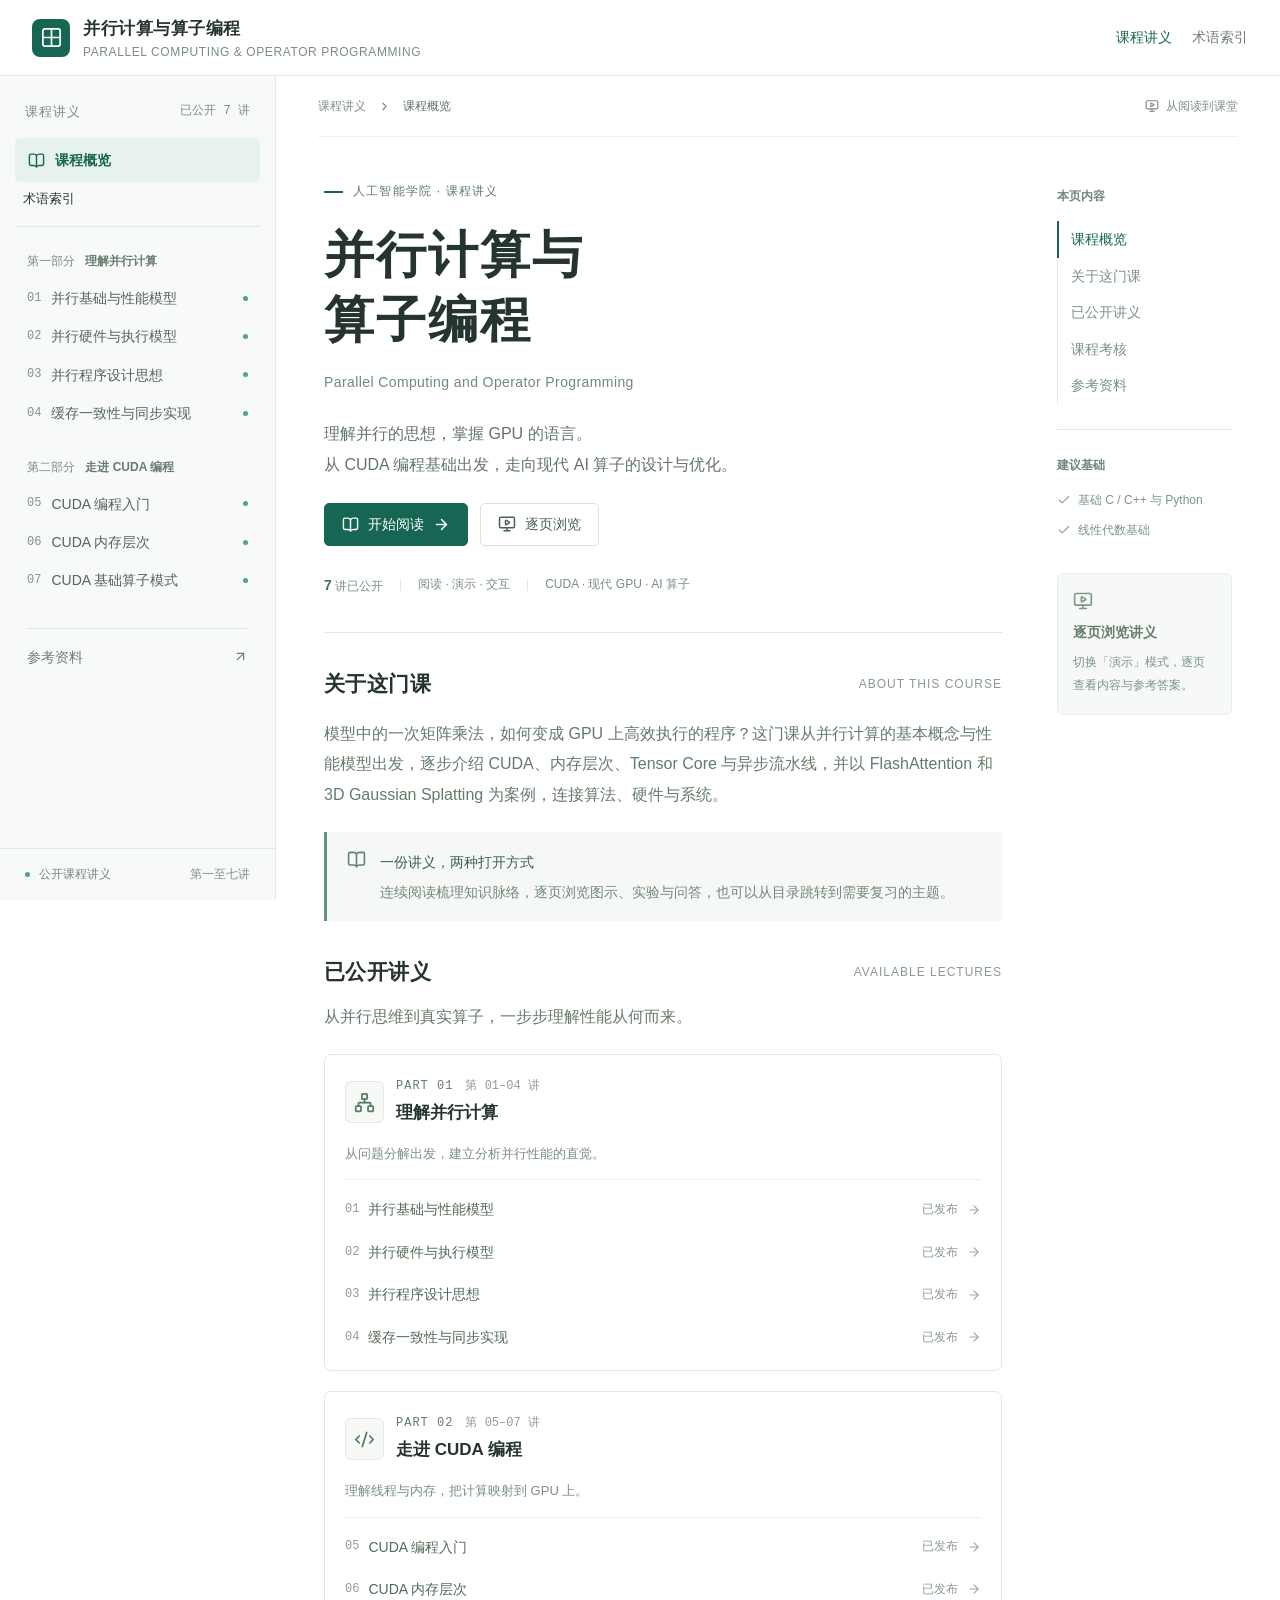
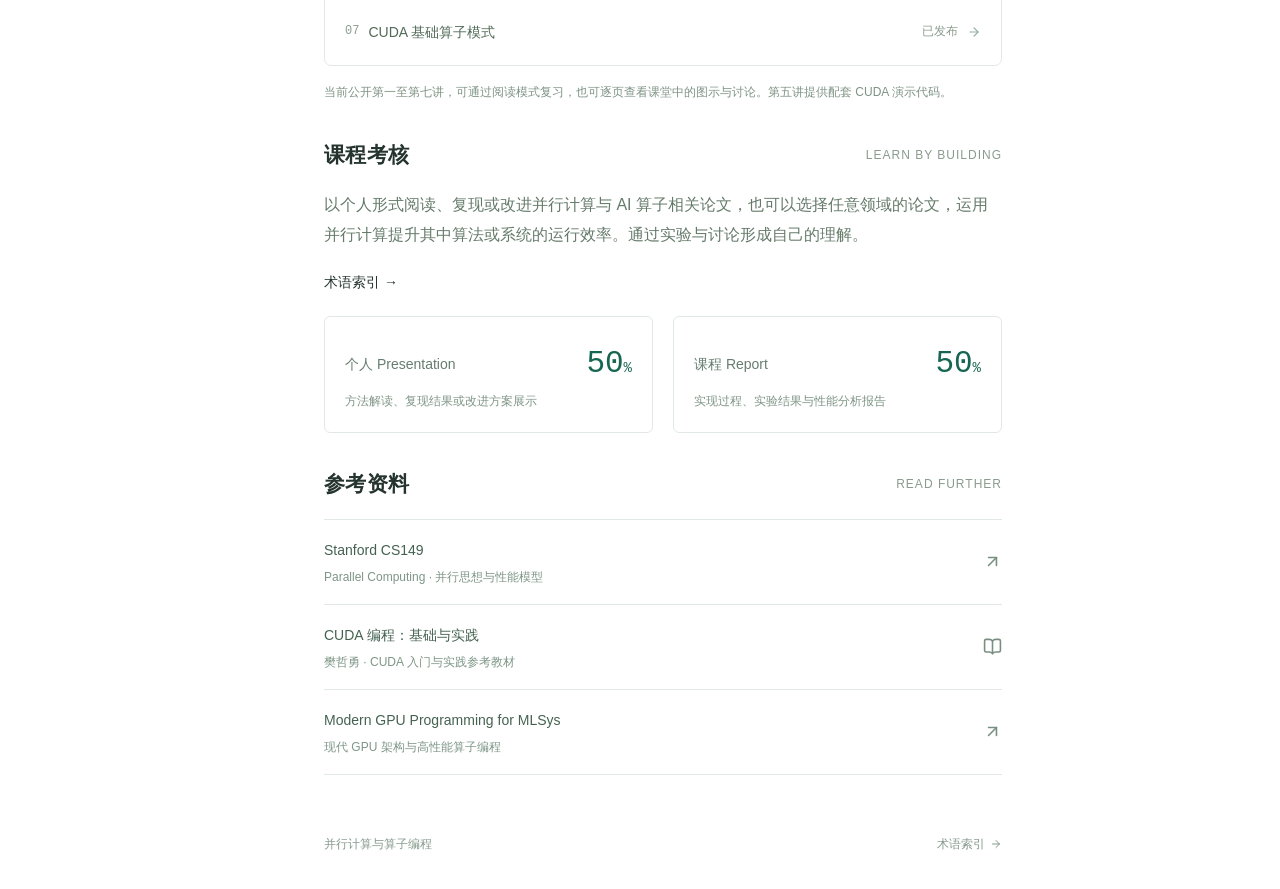
==== commit 2ee302ca: "Publish lecture 07 with reduction and scan animations" ====
--- a/site/index.html
+++ b/site/index.html
@@ -1,4 +1,4 @@
 <!doctype html>
-<html lang="zh-CN"><head><meta charset="UTF-8"/><meta name="viewport" content="width=device-width, initial-scale=1.0"/><meta name="course-root" content="./"/><meta name="course-route" content="/"/><meta name="description" content="并行计算与算子编程课程讲义。阅读第一讲与第二讲：并行计算、性能模型、CPU/GPU硬件与执行模型。"/><title>课程概览 · 并行计算与算子编程</title><link rel="icon" type="image/svg+xml" href="./favicon.svg"/>  <script type="module" crossorigin src="./assets/index-DmXSVgBA.js"></script>
-  <link rel="stylesheet" crossorigin href="./assets/index-67fcrHv8.css">
-</head><body><div id="root"><div data-slot="sidebar-wrapper" style="--sidebar-width:276px;--sidebar-width-icon:3rem" class="group/sidebar-wrapper flex min-h-svh w-full has-data-[variant=inset]:bg-sidebar course-app"><a class="skip-link" href="#main-content">跳转至正文</a><header class="site-header"><a href="./" class="brand"><span class="brand-mark"><svg xmlns="http://www.w3.org/2000/svg" width="23" height="23" viewBox="0 0 24 24" fill="none" stroke="currentColor" stroke-width="1.8" stroke-linecap="round" stroke-linejoin="round" class="lucide lucide-grid2x2 lucide-grid-2x2" aria-hidden="true"><path d="M12 3v18"></path><path d="M3 12h18"></path><rect x="3" y="3" width="18" height="18" rx="2"></rect></svg></span><span>并行计算与算子编程<small>PARALLEL COMPUTING &amp; OPERATOR PROGRAMMING</small></span></a><nav class="header-nav" aria-label="网站导航"><a href="./" class="current">课程讲义</a><a href="./glossary/">术语索引</a><span class="institution"><svg xmlns="http://www.w3.org/2000/svg" width="17" height="17" viewBox="0 0 24 24" fill="none" stroke="currentColor" stroke-width="2" stroke-linecap="round" stroke-linejoin="round" class="lucide lucide-graduation-cap" aria-hidden="true"><path d="M21.42 10.922a1 1 0 0 0-.019-1.838L12.83 5.18a2 2 0 0 0-1.66 0L2.6 9.08a1 1 0 0 0 0 1.832l8.57 3.908a2 2 0 0 0 1.66 0z"></path><path d="M22 10v6"></path><path d="M6 12.5V16a6 3 0 0 0 12 0v-3.5"></path></svg>人工智能学院</span></nav></header><div class="group peer hidden text-sidebar-foreground md:block" data-state="expanded" data-collapsible="" data-variant="sidebar" data-side="left" data-slot="sidebar"><div data-slot="sidebar-gap" class="transition-[width] duration-200 ease-linear relative w-(--sidebar-width) bg-transparent group-data-[collapsible=offcanvas]:w-0 group-data-[side=right]:rotate-180 group-data-[collapsible=icon]:w-(--sidebar-width-icon)"></div><div data-slot="sidebar-container" data-side="left" class="fixed inset-y-0 z-10 hidden h-svh w-(--sidebar-width) transition-[left,right,width] duration-200 ease-linear data-[side=left]:left-0 data-[side=left]:group-data-[collapsible=offcanvas]:left-[calc(var(--sidebar-width)*-1)] data-[side=right]:right-0 data-[side=right]:group-data-[collapsible=offcanvas]:right-[calc(var(--sidebar-width)*-1)] md:flex group-data-[collapsible=icon]:w-(--sidebar-width-icon) group-data-[side=left]:border-r group-data-[side=right]:border-l course-sidebar"><div data-sidebar="sidebar" data-slot="sidebar-inner" class="bg-sidebar group-data-[variant=floating]:ring-sidebar-border group-data-[variant=floating]:rounded-lg group-data-[variant=floating]:shadow-sm group-data-[variant=floating]:ring-1 flex size-full flex-col"><div class="sidebar-heading">课程讲义 <span>已公开 6 讲</span></div><div data-slot="sidebar-content" data-sidebar="content" class="no-scrollbar gap-0 flex min-h-0 flex-1 flex-col overflow-auto group-data-[collapsible=icon]:overflow-hidden course-nav"><a href="./" class="overview-link active"><svg xmlns="http://www.w3.org/2000/svg" width="17" height="17" viewBox="0 0 24 24" fill="none" stroke="currentColor" stroke-width="2" stroke-linecap="round" stroke-linejoin="round" class="lucide lucide-book-open" aria-hidden="true"><path d="M12 5v16"></path><path d="M20.001 19A2 2 0 0022 17V5a2 2 0 00-1.999-2L16 3.002A5 5 0 0012 5a5 5 0 00-4-2H4a2 2 0 00-2 2v12a2 2 0 001.999 2H8a5 5 0 014 2 5 5 0 014-2z"></path></svg>课程概览</a><div class="learning-sidebar"><a href="./glossary/">术语索引</a></div><div class="nav-part"><p>第<!-- -->一<!-- -->部分 <span>理解并行计算</span></p><a href="./lectures/01-introduction/" class="lesson-link "><span class="lesson-number">01</span><span>并行基础与性能模型</span><i class="status-dot"></i></a><a href="./lectures/02-execution-models/" class="lesson-link "><span class="lesson-number">02</span><span>并行硬件与执行模型</span><i class="status-dot"></i></a><a href="./lectures/03-parallel-design/" class="lesson-link "><span class="lesson-number">03</span><span>并行程序设计思想</span><i class="status-dot"></i></a><a href="./lectures/04-memory-synchronization/" class="lesson-link "><span class="lesson-number">04</span><span>缓存一致性与同步实现</span><i class="status-dot"></i></a></div><div class="nav-part"><p>第<!-- -->二<!-- -->部分 <span>走进 CUDA 编程</span></p><a href="./lectures/05-cuda-introduction/" class="lesson-link "><span class="lesson-number">05</span><span>CUDA 编程入门</span><i class="status-dot"></i></a><a href="./lectures/06-memory-hierarchy/" class="lesson-link "><span class="lesson-number">06</span><span>CUDA 内存层次</span><i class="status-dot"></i></a></div><a href="./#resources" class="sidebar-resource">参考资料 <svg xmlns="http://www.w3.org/2000/svg" width="15" height="15" viewBox="0 0 24 24" fill="none" stroke="currentColor" stroke-width="2" stroke-linecap="round" stroke-linejoin="round" class="lucide lucide-arrow-up-right" aria-hidden="true"><path d="M7 7h10v10"></path><path d="M7 17 17 7"></path></svg></a></div><div class="sidebar-footer"><span class="status-dot"></span>公开课程讲义 <span>第一至六讲</span></div></div></div></div><div class="site-body"><div class="breadcrumb"><div><button class="icon-button mobile-menu" aria-label="打开课程目录"><svg xmlns="http://www.w3.org/2000/svg" width="20" height="20" viewBox="0 0 24 24" fill="none" stroke="currentColor" stroke-width="2" stroke-linecap="round" stroke-linejoin="round" class="lucide lucide-menu" aria-hidden="true"><path d="M4 5h16"></path><path d="M4 12h16"></path><path d="M4 19h16"></path></svg></button><a href="./">课程讲义</a><svg xmlns="http://www.w3.org/2000/svg" width="13" height="13" viewBox="0 0 24 24" fill="none" stroke="currentColor" stroke-width="2" stroke-linecap="round" stroke-linejoin="round" class="lucide lucide-chevron-right" aria-hidden="true"><path d="m9 18 6-6-6-6"></path></svg><span>课程概览</span></div><span class="breadcrumb-note"><svg xmlns="http://www.w3.org/2000/svg" width="14" height="14" viewBox="0 0 24 24" fill="none" stroke="currentColor" stroke-width="2" stroke-linecap="round" stroke-linejoin="round" class="lucide lucide-monitor-play" aria-hidden="true"><path d="M15.033 9.44a.647.647 0 0 1 0 1.12l-4.065 2.352a.645.645 0 0 1-.968-.56V7.648a.645.645 0 0 1 .967-.56z"></path><path d="M12 17v4"></path><path d="M8 21h8"></path><rect x="2" y="3" width="20" height="14" rx="2"></rect></svg>从阅读到课堂</span></div><div class="reading-layout"><main id="main-content" class="home-content"><section id="overview" class="course-intro"><div class="eyebrow"><span class="green-rule"></span>人工智能学院 · 课程讲义</div><h1>并行计算与<span>算子编程</span></h1><p class="english-title">Parallel Computing and Operator Programming</p><p class="intro-copy">理解并行的思想，掌握 GPU 的语言。<br/>从 CUDA 编程基础出发，走向现代 AI 算子的设计与优化。</p><div class="intro-actions"><a href="./lectures/01-introduction/" class="button primary"><svg xmlns="http://www.w3.org/2000/svg" width="17" height="17" viewBox="0 0 24 24" fill="none" stroke="currentColor" stroke-width="2" stroke-linecap="round" stroke-linejoin="round" class="lucide lucide-book-open" aria-hidden="true"><path d="M12 5v16"></path><path d="M20.001 19A2 2 0 0022 17V5a2 2 0 00-1.999-2L16 3.002A5 5 0 0012 5a5 5 0 00-4-2H4a2 2 0 00-2 2v12a2 2 0 001.999 2H8a5 5 0 014 2 5 5 0 014-2z"></path></svg>开始阅读<svg xmlns="http://www.w3.org/2000/svg" width="17" height="17" viewBox="0 0 24 24" fill="none" stroke="currentColor" stroke-width="2" stroke-linecap="round" stroke-linejoin="round" class="lucide lucide-arrow-right" aria-hidden="true"><path d="M5 12h14"></path><path d="m12 5 7 7-7 7"></path></svg></a><a href="./lectures/01-introduction/?mode=slides" class="button secondary"><svg xmlns="http://www.w3.org/2000/svg" width="18" height="18" viewBox="0 0 24 24" fill="none" stroke="currentColor" stroke-width="2" stroke-linecap="round" stroke-linejoin="round" class="lucide lucide-monitor-play" aria-hidden="true"><path d="M15.033 9.44a.647.647 0 0 1 0 1.12l-4.065 2.352a.645.645 0 0 1-.968-.56V7.648a.645.645 0 0 1 .967-.56z"></path><path d="M12 17v4"></path><path d="M8 21h8"></path><rect x="2" y="3" width="20" height="14" rx="2"></rect></svg>逐页浏览</a></div><div class="course-metadata"><span><strong>6</strong> 讲已公开</span><i></i><span>阅读 · 演示 · 交互</span><i></i><span>CUDA · 现代 GPU · AI 算子</span></div></section><section class="course-section" id="about"><div class="section-title"><h2>关于这门课</h2><span>ABOUT THIS COURSE</span></div><p>模型中的一次矩阵乘法，如何变成 GPU 上高效执行的程序？这门课从并行计算的基本概念与性能模型出发，逐步介绍 CUDA、内存层次、Tensor Core 与异步流水线，并以 FlashAttention 和 3D Gaussian Splatting 为案例，连接算法、硬件与系统。</p><div class="reading-note"><svg xmlns="http://www.w3.org/2000/svg" width="19" height="19" viewBox="0 0 24 24" fill="none" stroke="currentColor" stroke-width="2" stroke-linecap="round" stroke-linejoin="round" class="lucide lucide-book-open" aria-hidden="true"><path d="M12 5v16"></path><path d="M20.001 19A2 2 0 0022 17V5a2 2 0 00-1.999-2L16 3.002A5 5 0 0012 5a5 5 0 00-4-2H4a2 2 0 00-2 2v12a2 2 0 001.999 2H8a5 5 0 014 2 5 5 0 014-2z"></path></svg><div><strong>一份讲义，两种打开方式</strong><p>连续阅读梳理知识脉络，逐页浏览图示、实验与问答，也可以从目录跳转到需要复习的主题。</p></div></div></section><section class="course-section" id="syllabus"><div class="section-title"><h2>已公开讲义</h2><span>AVAILABLE LECTURES</span></div><p class="section-description">从并行思维到真实算子，一步步理解性能从何而来。</p><div class="learning-path"><div class="path-part"><div class="path-heading"><span class="part-icon"><svg xmlns="http://www.w3.org/2000/svg" width="21" height="21" viewBox="0 0 24 24" fill="none" stroke="currentColor" stroke-width="2" stroke-linecap="round" stroke-linejoin="round" class="lucide lucide-network" aria-hidden="true"><rect x="16" y="16" width="6" height="6" rx="1"></rect><rect x="2" y="16" width="6" height="6" rx="1"></rect><rect x="9" y="2" width="6" height="6" rx="1"></rect><path d="M5 16v-3a1 1 0 0 1 1-1h12a1 1 0 0 1 1 1v3"></path><path d="M12 12V8"></path></svg></span><div><div class="part-label">PART <!-- -->01<!-- --> <span>第 <!-- -->01–04<!-- --> 讲</span></div><h3>理解并行计算</h3></div></div><p>从问题分解出发，建立分析并行性能的直觉。</p><div class="path-lessons"><a href="./lectures/01-introduction/"><span>01</span><strong>并行基础与性能模型</strong><small>已发布</small><svg xmlns="http://www.w3.org/2000/svg" width="14" height="14" viewBox="0 0 24 24" fill="none" stroke="currentColor" stroke-width="2" stroke-linecap="round" stroke-linejoin="round" class="lucide lucide-arrow-right" aria-hidden="true"><path d="M5 12h14"></path><path d="m12 5 7 7-7 7"></path></svg></a><a href="./lectures/02-execution-models/"><span>02</span><strong>并行硬件与执行模型</strong><small>已发布</small><svg xmlns="http://www.w3.org/2000/svg" width="14" height="14" viewBox="0 0 24 24" fill="none" stroke="currentColor" stroke-width="2" stroke-linecap="round" stroke-linejoin="round" class="lucide lucide-arrow-right" aria-hidden="true"><path d="M5 12h14"></path><path d="m12 5 7 7-7 7"></path></svg></a><a href="./lectures/03-parallel-design/"><span>03</span><strong>并行程序设计思想</strong><small>已发布</small><svg xmlns="http://www.w3.org/2000/svg" width="14" height="14" viewBox="0 0 24 24" fill="none" stroke="currentColor" stroke-width="2" stroke-linecap="round" stroke-linejoin="round" class="lucide lucide-arrow-right" aria-hidden="true"><path d="M5 12h14"></path><path d="m12 5 7 7-7 7"></path></svg></a><a href="./lectures/04-memory-synchronization/"><span>04</span><strong>缓存一致性与同步实现</strong><small>已发布</small><svg xmlns="http://www.w3.org/2000/svg" width="14" height="14" viewBox="0 0 24 24" fill="none" stroke="currentColor" stroke-width="2" stroke-linecap="round" stroke-linejoin="round" class="lucide lucide-arrow-right" aria-hidden="true"><path d="M5 12h14"></path><path d="m12 5 7 7-7 7"></path></svg></a></div></div><div class="path-part"><div class="path-heading"><span class="part-icon"><svg xmlns="http://www.w3.org/2000/svg" width="21" height="21" viewBox="0 0 24 24" fill="none" stroke="currentColor" stroke-width="2" stroke-linecap="round" stroke-linejoin="round" class="lucide lucide-code-xml" aria-hidden="true"><path d="m18 16 4-4-4-4"></path><path d="m6 8-4 4 4 4"></path><path d="m14.5 4-5 16"></path></svg></span><div><div class="part-label">PART <!-- -->02<!-- --> <span>第 <!-- -->05–06<!-- --> 讲</span></div><h3>走进 CUDA 编程</h3></div></div><p>理解线程与内存，把计算映射到 GPU 上。</p><div class="path-lessons"><a href="./lectures/05-cuda-introduction/"><span>05</span><strong>CUDA 编程入门</strong><small>已发布</small><svg xmlns="http://www.w3.org/2000/svg" width="14" height="14" viewBox="0 0 24 24" fill="none" stroke="currentColor" stroke-width="2" stroke-linecap="round" stroke-linejoin="round" class="lucide lucide-arrow-right" aria-hidden="true"><path d="M5 12h14"></path><path d="m12 5 7 7-7 7"></path></svg></a><a href="./lectures/06-memory-hierarchy/"><span>06</span><strong>CUDA 内存层次</strong><small>已发布</small><svg xmlns="http://www.w3.org/2000/svg" width="14" height="14" viewBox="0 0 24 24" fill="none" stroke="currentColor" stroke-width="2" stroke-linecap="round" stroke-linejoin="round" class="lucide lucide-arrow-right" aria-hidden="true"><path d="M5 12h14"></path><path d="m12 5 7 7-7 7"></path></svg></a></div></div></div><p class="quiet-note">当前公开第一至第六讲，可通过阅读模式复习，也可逐页查看课堂中的图示与讨论。第五讲提供配套 CUDA 演示代码。</p></section><section class="course-section" id="assessment"><div class="section-title"><h2>课程考核</h2><span>LEARN BY BUILDING</span></div><p>以个人形式阅读、复现或改进并行计算与 AI 算子相关论文，也可以选择任意领域的论文，运用并行计算提升其中算法或系统的运行效率。通过实验与讨论形成自己的理解。</p><div class="learning-links"><a href="./glossary/">术语索引 →</a></div><div class="assessment-grid"><div><span>个人 Presentation</span><strong>50<span>%</span></strong><p>方法解读、复现结果或改进方案展示</p></div><div><span>课程 Report</span><strong>50<span>%</span></strong><p>实现过程、实验结果与性能分析报告</p></div></div></section><section class="course-section" id="resources"><div class="section-title"><h2>参考资料</h2><span>READ FURTHER</span></div><div class="resource-list"><a href="https://gfxcourses.stanford.edu/cs149/fall25" target="_blank" rel="noreferrer"><span><strong>Stanford CS149</strong><small>Parallel Computing · 并行思想与性能模型</small></span><svg xmlns="http://www.w3.org/2000/svg" width="19" height="19" viewBox="0 0 24 24" fill="none" stroke="currentColor" stroke-width="2" stroke-linecap="round" stroke-linejoin="round" class="lucide lucide-arrow-up-right" aria-hidden="true"><path d="M7 7h10v10"></path><path d="M7 17 17 7"></path></svg></a><div><span><strong>CUDA 编程：基础与实践</strong><small>樊哲勇 · CUDA 入门与实践参考教材</small></span><svg xmlns="http://www.w3.org/2000/svg" width="19" height="19" viewBox="0 0 24 24" fill="none" stroke="currentColor" stroke-width="2" stroke-linecap="round" stroke-linejoin="round" class="lucide lucide-book-open" aria-hidden="true"><path d="M12 5v16"></path><path d="M20.001 19A2 2 0 0022 17V5a2 2 0 00-1.999-2L16 3.002A5 5 0 0012 5a5 5 0 00-4-2H4a2 2 0 00-2 2v12a2 2 0 001.999 2H8a5 5 0 014 2 5 5 0 014-2z"></path></svg></div><a href="https://mlc.ai/modern-gpu-programming-for-mlsys/zh/" target="_blank" rel="noreferrer"><span><strong>Modern GPU Programming for MLSys</strong><small>现代 GPU 架构与高性能算子编程</small></span><svg xmlns="http://www.w3.org/2000/svg" width="19" height="19" viewBox="0 0 24 24" fill="none" stroke="currentColor" stroke-width="2" stroke-linecap="round" stroke-linejoin="round" class="lucide lucide-arrow-up-right" aria-hidden="true"><path d="M7 7h10v10"></path><path d="M7 17 17 7"></path></svg></a></div></section><footer class="page-footer"><span>并行计算与算子编程</span><a href="./glossary/">术语索引 <svg xmlns="http://www.w3.org/2000/svg" width="12" height="12" viewBox="0 0 24 24" fill="none" stroke="currentColor" stroke-width="2" stroke-linecap="round" stroke-linejoin="round" class="lucide lucide-arrow-right" aria-hidden="true"><path d="M5 12h14"></path><path d="m12 5 7 7-7 7"></path></svg></a></footer></main><aside class="page-toc"><p>本页内容</p><a class="selected" href="#overview">课程概览</a><a href="#about">关于这门课</a><a href="#syllabus">已公开讲义</a><a href="#assessment">课程考核</a><a href="#resources">参考资料</a><div class="toc-divider"></div><p>建议基础</p><span class="prerequisite"><svg xmlns="http://www.w3.org/2000/svg" width="14" height="14" viewBox="0 0 24 24" fill="none" stroke="currentColor" stroke-width="2" stroke-linecap="round" stroke-linejoin="round" class="lucide lucide-check" aria-hidden="true"><path d="M20 6 9 17l-5-5"></path></svg>基础 C / C++ 与 Python</span><span class="prerequisite"><svg xmlns="http://www.w3.org/2000/svg" width="14" height="14" viewBox="0 0 24 24" fill="none" stroke="currentColor" stroke-width="2" stroke-linecap="round" stroke-linejoin="round" class="lucide lucide-check" aria-hidden="true"><path d="M20 6 9 17l-5-5"></path></svg>线性代数基础</span><div class="toc-tip"><svg xmlns="http://www.w3.org/2000/svg" width="20" height="20" viewBox="0 0 24 24" fill="none" stroke="currentColor" stroke-width="2" stroke-linecap="round" stroke-linejoin="round" class="lucide lucide-monitor-play" aria-hidden="true"><path d="M15.033 9.44a.647.647 0 0 1 0 1.12l-4.065 2.352a.645.645 0 0 1-.968-.56V7.648a.645.645 0 0 1 .967-.56z"></path><path d="M12 17v4"></path><path d="M8 21h8"></path><rect x="2" y="3" width="20" height="14" rx="2"></rect></svg><strong>逐页浏览讲义</strong><span>切换「演示」模式，逐页查看内容与参考答案。</span></div></aside></div></div></div></div><script defer src="assets/3dgs-preview-nav.js"></script></body></html>
+<html lang="zh-CN"><head><meta charset="UTF-8"/><meta name="viewport" content="width=device-width, initial-scale=1.0"/><meta name="course-root" content="./"/><meta name="course-route" content="/"/><meta name="description" content="并行计算与算子编程课程讲义。阅读第一讲与第二讲：并行计算、性能模型、CPU/GPU硬件与执行模型。"/><title>课程概览 · 并行计算与算子编程</title><link rel="icon" type="image/svg+xml" href="./favicon.svg"/>  <script type="module" crossorigin src="./assets/index-gxL_sJGE.js"></script>
+  <link rel="stylesheet" crossorigin href="./assets/index-CdNhGrSO.css">
+</head><body><div id="root"><div data-slot="sidebar-wrapper" style="--sidebar-width:276px;--sidebar-width-icon:3rem" class="group/sidebar-wrapper flex min-h-svh w-full has-data-[variant=inset]:bg-sidebar course-app"><a class="skip-link" href="#main-content">跳转至正文</a><header class="site-header"><a href="./" class="brand"><span class="brand-mark"><svg xmlns="http://www.w3.org/2000/svg" width="23" height="23" viewBox="0 0 24 24" fill="none" stroke="currentColor" stroke-width="1.8" stroke-linecap="round" stroke-linejoin="round" class="lucide lucide-grid2x2 lucide-grid-2x2" aria-hidden="true"><path d="M12 3v18"></path><path d="M3 12h18"></path><rect x="3" y="3" width="18" height="18" rx="2"></rect></svg></span><span>并行计算与算子编程<small>PARALLEL COMPUTING &amp; OPERATOR PROGRAMMING</small></span></a><nav class="header-nav" aria-label="网站导航"><a href="./" class="current">课程讲义</a><a href="./glossary/">术语索引</a><span class="institution"><svg xmlns="http://www.w3.org/2000/svg" width="17" height="17" viewBox="0 0 24 24" fill="none" stroke="currentColor" stroke-width="2" stroke-linecap="round" stroke-linejoin="round" class="lucide lucide-graduation-cap" aria-hidden="true"><path d="M21.42 10.922a1 1 0 0 0-.019-1.838L12.83 5.18a2 2 0 0 0-1.66 0L2.6 9.08a1 1 0 0 0 0 1.832l8.57 3.908a2 2 0 0 0 1.66 0z"></path><path d="M22 10v6"></path><path d="M6 12.5V16a6 3 0 0 0 12 0v-3.5"></path></svg>人工智能学院</span></nav></header><div class="group peer hidden text-sidebar-foreground md:block" data-state="expanded" data-collapsible="" data-variant="sidebar" data-side="left" data-slot="sidebar"><div data-slot="sidebar-gap" class="transition-[width] duration-200 ease-linear relative w-(--sidebar-width) bg-transparent group-data-[collapsible=offcanvas]:w-0 group-data-[side=right]:rotate-180 group-data-[collapsible=icon]:w-(--sidebar-width-icon)"></div><div data-slot="sidebar-container" data-side="left" class="fixed inset-y-0 z-10 hidden h-svh w-(--sidebar-width) transition-[left,right,width] duration-200 ease-linear data-[side=left]:left-0 data-[side=left]:group-data-[collapsible=offcanvas]:left-[calc(var(--sidebar-width)*-1)] data-[side=right]:right-0 data-[side=right]:group-data-[collapsible=offcanvas]:right-[calc(var(--sidebar-width)*-1)] md:flex group-data-[collapsible=icon]:w-(--sidebar-width-icon) group-data-[side=left]:border-r group-data-[side=right]:border-l course-sidebar"><div data-sidebar="sidebar" data-slot="sidebar-inner" class="bg-sidebar group-data-[variant=floating]:ring-sidebar-border group-data-[variant=floating]:rounded-lg group-data-[variant=floating]:shadow-sm group-data-[variant=floating]:ring-1 flex size-full flex-col"><div class="sidebar-heading">课程讲义 <span>已公开 7 讲</span></div><div data-slot="sidebar-content" data-sidebar="content" class="no-scrollbar gap-0 flex min-h-0 flex-1 flex-col overflow-auto group-data-[collapsible=icon]:overflow-hidden course-nav"><a href="./" class="overview-link active"><svg xmlns="http://www.w3.org/2000/svg" width="17" height="17" viewBox="0 0 24 24" fill="none" stroke="currentColor" stroke-width="2" stroke-linecap="round" stroke-linejoin="round" class="lucide lucide-book-open" aria-hidden="true"><path d="M12 5v16"></path><path d="M20.001 19A2 2 0 0022 17V5a2 2 0 00-1.999-2L16 3.002A5 5 0 0012 5a5 5 0 00-4-2H4a2 2 0 00-2 2v12a2 2 0 001.999 2H8a5 5 0 014 2 5 5 0 014-2z"></path></svg>课程概览</a><div class="learning-sidebar"><a href="./glossary/">术语索引</a></div><div class="nav-part"><p>第<!-- -->一<!-- -->部分 <span>理解并行计算</span></p><a href="./lectures/01-introduction/" class="lesson-link "><span class="lesson-number">01</span><span>并行基础与性能模型</span><i class="status-dot"></i></a><a href="./lectures/02-execution-models/" class="lesson-link "><span class="lesson-number">02</span><span>并行硬件与执行模型</span><i class="status-dot"></i></a><a href="./lectures/03-parallel-design/" class="lesson-link "><span class="lesson-number">03</span><span>并行程序设计思想</span><i class="status-dot"></i></a><a href="./lectures/04-memory-synchronization/" class="lesson-link "><span class="lesson-number">04</span><span>缓存一致性与同步实现</span><i class="status-dot"></i></a></div><div class="nav-part"><p>第<!-- -->二<!-- -->部分 <span>走进 CUDA 编程</span></p><a href="./lectures/05-cuda-introduction/" class="lesson-link "><span class="lesson-number">05</span><span>CUDA 编程入门</span><i class="status-dot"></i></a><a href="./lectures/06-memory-hierarchy/" class="lesson-link "><span class="lesson-number">06</span><span>CUDA 内存层次</span><i class="status-dot"></i></a><a href="./lectures/07-parallel-primitives" class="lesson-link "><span class="lesson-number">07</span><span>CUDA 基础算子模式</span><i class="status-dot"></i></a></div><a href="./#resources" class="sidebar-resource">参考资料 <svg xmlns="http://www.w3.org/2000/svg" width="15" height="15" viewBox="0 0 24 24" fill="none" stroke="currentColor" stroke-width="2" stroke-linecap="round" stroke-linejoin="round" class="lucide lucide-arrow-up-right" aria-hidden="true"><path d="M7 7h10v10"></path><path d="M7 17 17 7"></path></svg></a></div><div class="sidebar-footer"><span class="status-dot"></span>公开课程讲义 <span>第一至七讲</span></div></div></div></div><div class="site-body"><div class="breadcrumb"><div><button class="icon-button mobile-menu" aria-label="打开课程目录"><svg xmlns="http://www.w3.org/2000/svg" width="20" height="20" viewBox="0 0 24 24" fill="none" stroke="currentColor" stroke-width="2" stroke-linecap="round" stroke-linejoin="round" class="lucide lucide-menu" aria-hidden="true"><path d="M4 5h16"></path><path d="M4 12h16"></path><path d="M4 19h16"></path></svg></button><a href="./">课程讲义</a><svg xmlns="http://www.w3.org/2000/svg" width="13" height="13" viewBox="0 0 24 24" fill="none" stroke="currentColor" stroke-width="2" stroke-linecap="round" stroke-linejoin="round" class="lucide lucide-chevron-right" aria-hidden="true"><path d="m9 18 6-6-6-6"></path></svg><span>课程概览</span></div><span class="breadcrumb-note"><svg xmlns="http://www.w3.org/2000/svg" width="14" height="14" viewBox="0 0 24 24" fill="none" stroke="currentColor" stroke-width="2" stroke-linecap="round" stroke-linejoin="round" class="lucide lucide-monitor-play" aria-hidden="true"><path d="M15.033 9.44a.647.647 0 0 1 0 1.12l-4.065 2.352a.645.645 0 0 1-.968-.56V7.648a.645.645 0 0 1 .967-.56z"></path><path d="M12 17v4"></path><path d="M8 21h8"></path><rect x="2" y="3" width="20" height="14" rx="2"></rect></svg>从阅读到课堂</span></div><div class="reading-layout"><main id="main-content" class="home-content"><section id="overview" class="course-intro"><div class="eyebrow"><span class="green-rule"></span>人工智能学院 · 课程讲义</div><h1>并行计算与<span>算子编程</span></h1><p class="english-title">Parallel Computing and Operator Programming</p><p class="intro-copy">理解并行的思想，掌握 GPU 的语言。<br/>从 CUDA 编程基础出发，走向现代 AI 算子的设计与优化。</p><div class="intro-actions"><a href="./lectures/01-introduction/" class="button primary"><svg xmlns="http://www.w3.org/2000/svg" width="17" height="17" viewBox="0 0 24 24" fill="none" stroke="currentColor" stroke-width="2" stroke-linecap="round" stroke-linejoin="round" class="lucide lucide-book-open" aria-hidden="true"><path d="M12 5v16"></path><path d="M20.001 19A2 2 0 0022 17V5a2 2 0 00-1.999-2L16 3.002A5 5 0 0012 5a5 5 0 00-4-2H4a2 2 0 00-2 2v12a2 2 0 001.999 2H8a5 5 0 014 2 5 5 0 014-2z"></path></svg>开始阅读<svg xmlns="http://www.w3.org/2000/svg" width="17" height="17" viewBox="0 0 24 24" fill="none" stroke="currentColor" stroke-width="2" stroke-linecap="round" stroke-linejoin="round" class="lucide lucide-arrow-right" aria-hidden="true"><path d="M5 12h14"></path><path d="m12 5 7 7-7 7"></path></svg></a><a href="./lectures/01-introduction/?mode=slides" class="button secondary"><svg xmlns="http://www.w3.org/2000/svg" width="18" height="18" viewBox="0 0 24 24" fill="none" stroke="currentColor" stroke-width="2" stroke-linecap="round" stroke-linejoin="round" class="lucide lucide-monitor-play" aria-hidden="true"><path d="M15.033 9.44a.647.647 0 0 1 0 1.12l-4.065 2.352a.645.645 0 0 1-.968-.56V7.648a.645.645 0 0 1 .967-.56z"></path><path d="M12 17v4"></path><path d="M8 21h8"></path><rect x="2" y="3" width="20" height="14" rx="2"></rect></svg>逐页浏览</a></div><div class="course-metadata"><span><strong>7</strong> 讲已公开</span><i></i><span>阅读 · 演示 · 交互</span><i></i><span>CUDA · 现代 GPU · AI 算子</span></div></section><section class="course-section" id="about"><div class="section-title"><h2>关于这门课</h2><span>ABOUT THIS COURSE</span></div><p>模型中的一次矩阵乘法，如何变成 GPU 上高效执行的程序？这门课从并行计算的基本概念与性能模型出发，逐步介绍 CUDA、内存层次、Tensor Core 与异步流水线，并以 FlashAttention 和 3D Gaussian Splatting 为案例，连接算法、硬件与系统。</p><div class="reading-note"><svg xmlns="http://www.w3.org/2000/svg" width="19" height="19" viewBox="0 0 24 24" fill="none" stroke="currentColor" stroke-width="2" stroke-linecap="round" stroke-linejoin="round" class="lucide lucide-book-open" aria-hidden="true"><path d="M12 5v16"></path><path d="M20.001 19A2 2 0 0022 17V5a2 2 0 00-1.999-2L16 3.002A5 5 0 0012 5a5 5 0 00-4-2H4a2 2 0 00-2 2v12a2 2 0 001.999 2H8a5 5 0 014 2 5 5 0 014-2z"></path></svg><div><strong>一份讲义，两种打开方式</strong><p>连续阅读梳理知识脉络，逐页浏览图示、实验与问答，也可以从目录跳转到需要复习的主题。</p></div></div></section><section class="course-section" id="syllabus"><div class="section-title"><h2>已公开讲义</h2><span>AVAILABLE LECTURES</span></div><p class="section-description">从并行思维到真实算子，一步步理解性能从何而来。</p><div class="learning-path"><div class="path-part"><div class="path-heading"><span class="part-icon"><svg xmlns="http://www.w3.org/2000/svg" width="21" height="21" viewBox="0 0 24 24" fill="none" stroke="currentColor" stroke-width="2" stroke-linecap="round" stroke-linejoin="round" class="lucide lucide-network" aria-hidden="true"><rect x="16" y="16" width="6" height="6" rx="1"></rect><rect x="2" y="16" width="6" height="6" rx="1"></rect><rect x="9" y="2" width="6" height="6" rx="1"></rect><path d="M5 16v-3a1 1 0 0 1 1-1h12a1 1 0 0 1 1 1v3"></path><path d="M12 12V8"></path></svg></span><div><div class="part-label">PART <!-- -->01<!-- --> <span>第 <!-- -->01–04<!-- --> 讲</span></div><h3>理解并行计算</h3></div></div><p>从问题分解出发，建立分析并行性能的直觉。</p><div class="path-lessons"><a href="./lectures/01-introduction/"><span>01</span><strong>并行基础与性能模型</strong><small>已发布</small><svg xmlns="http://www.w3.org/2000/svg" width="14" height="14" viewBox="0 0 24 24" fill="none" stroke="currentColor" stroke-width="2" stroke-linecap="round" stroke-linejoin="round" class="lucide lucide-arrow-right" aria-hidden="true"><path d="M5 12h14"></path><path d="m12 5 7 7-7 7"></path></svg></a><a href="./lectures/02-execution-models/"><span>02</span><strong>并行硬件与执行模型</strong><small>已发布</small><svg xmlns="http://www.w3.org/2000/svg" width="14" height="14" viewBox="0 0 24 24" fill="none" stroke="currentColor" stroke-width="2" stroke-linecap="round" stroke-linejoin="round" class="lucide lucide-arrow-right" aria-hidden="true"><path d="M5 12h14"></path><path d="m12 5 7 7-7 7"></path></svg></a><a href="./lectures/03-parallel-design/"><span>03</span><strong>并行程序设计思想</strong><small>已发布</small><svg xmlns="http://www.w3.org/2000/svg" width="14" height="14" viewBox="0 0 24 24" fill="none" stroke="currentColor" stroke-width="2" stroke-linecap="round" stroke-linejoin="round" class="lucide lucide-arrow-right" aria-hidden="true"><path d="M5 12h14"></path><path d="m12 5 7 7-7 7"></path></svg></a><a href="./lectures/04-memory-synchronization/"><span>04</span><strong>缓存一致性与同步实现</strong><small>已发布</small><svg xmlns="http://www.w3.org/2000/svg" width="14" height="14" viewBox="0 0 24 24" fill="none" stroke="currentColor" stroke-width="2" stroke-linecap="round" stroke-linejoin="round" class="lucide lucide-arrow-right" aria-hidden="true"><path d="M5 12h14"></path><path d="m12 5 7 7-7 7"></path></svg></a></div></div><div class="path-part"><div class="path-heading"><span class="part-icon"><svg xmlns="http://www.w3.org/2000/svg" width="21" height="21" viewBox="0 0 24 24" fill="none" stroke="currentColor" stroke-width="2" stroke-linecap="round" stroke-linejoin="round" class="lucide lucide-code-xml" aria-hidden="true"><path d="m18 16 4-4-4-4"></path><path d="m6 8-4 4 4 4"></path><path d="m14.5 4-5 16"></path></svg></span><div><div class="part-label">PART <!-- -->02<!-- --> <span>第 <!-- -->05–07<!-- --> 讲</span></div><h3>走进 CUDA 编程</h3></div></div><p>理解线程与内存，把计算映射到 GPU 上。</p><div class="path-lessons"><a href="./lectures/05-cuda-introduction/"><span>05</span><strong>CUDA 编程入门</strong><small>已发布</small><svg xmlns="http://www.w3.org/2000/svg" width="14" height="14" viewBox="0 0 24 24" fill="none" stroke="currentColor" stroke-width="2" stroke-linecap="round" stroke-linejoin="round" class="lucide lucide-arrow-right" aria-hidden="true"><path d="M5 12h14"></path><path d="m12 5 7 7-7 7"></path></svg></a><a href="./lectures/06-memory-hierarchy/"><span>06</span><strong>CUDA 内存层次</strong><small>已发布</small><svg xmlns="http://www.w3.org/2000/svg" width="14" height="14" viewBox="0 0 24 24" fill="none" stroke="currentColor" stroke-width="2" stroke-linecap="round" stroke-linejoin="round" class="lucide lucide-arrow-right" aria-hidden="true"><path d="M5 12h14"></path><path d="m12 5 7 7-7 7"></path></svg></a><a href="./lectures/07-parallel-primitives"><span>07</span><strong>CUDA 基础算子模式</strong><small>已发布</small><svg xmlns="http://www.w3.org/2000/svg" width="14" height="14" viewBox="0 0 24 24" fill="none" stroke="currentColor" stroke-width="2" stroke-linecap="round" stroke-linejoin="round" class="lucide lucide-arrow-right" aria-hidden="true"><path d="M5 12h14"></path><path d="m12 5 7 7-7 7"></path></svg></a></div></div></div><p class="quiet-note">当前公开第一至第七讲，可通过阅读模式复习，也可逐页查看课堂中的图示与讨论。第五讲提供配套 CUDA 演示代码。</p></section><section class="course-section" id="assessment"><div class="section-title"><h2>课程考核</h2><span>LEARN BY BUILDING</span></div><p>以个人形式阅读、复现或改进并行计算与 AI 算子相关论文，也可以选择任意领域的论文，运用并行计算提升其中算法或系统的运行效率。通过实验与讨论形成自己的理解。</p><div class="learning-links"><a href="./glossary/">术语索引 →</a></div><div class="assessment-grid"><div><span>个人 Presentation</span><strong>50<span>%</span></strong><p>方法解读、复现结果或改进方案展示</p></div><div><span>课程 Report</span><strong>50<span>%</span></strong><p>实现过程、实验结果与性能分析报告</p></div></div></section><section class="course-section" id="resources"><div class="section-title"><h2>参考资料</h2><span>READ FURTHER</span></div><div class="resource-list"><a href="https://gfxcourses.stanford.edu/cs149/fall25" target="_blank" rel="noreferrer"><span><strong>Stanford CS149</strong><small>Parallel Computing · 并行思想与性能模型</small></span><svg xmlns="http://www.w3.org/2000/svg" width="19" height="19" viewBox="0 0 24 24" fill="none" stroke="currentColor" stroke-width="2" stroke-linecap="round" stroke-linejoin="round" class="lucide lucide-arrow-up-right" aria-hidden="true"><path d="M7 7h10v10"></path><path d="M7 17 17 7"></path></svg></a><div><span><strong>CUDA 编程：基础与实践</strong><small>樊哲勇 · CUDA 入门与实践参考教材</small></span><svg xmlns="http://www.w3.org/2000/svg" width="19" height="19" viewBox="0 0 24 24" fill="none" stroke="currentColor" stroke-width="2" stroke-linecap="round" stroke-linejoin="round" class="lucide lucide-book-open" aria-hidden="true"><path d="M12 5v16"></path><path d="M20.001 19A2 2 0 0022 17V5a2 2 0 00-1.999-2L16 3.002A5 5 0 0012 5a5 5 0 00-4-2H4a2 2 0 00-2 2v12a2 2 0 001.999 2H8a5 5 0 014 2 5 5 0 014-2z"></path></svg></div><a href="https://mlc.ai/modern-gpu-programming-for-mlsys/zh/" target="_blank" rel="noreferrer"><span><strong>Modern GPU Programming for MLSys</strong><small>现代 GPU 架构与高性能算子编程</small></span><svg xmlns="http://www.w3.org/2000/svg" width="19" height="19" viewBox="0 0 24 24" fill="none" stroke="currentColor" stroke-width="2" stroke-linecap="round" stroke-linejoin="round" class="lucide lucide-arrow-up-right" aria-hidden="true"><path d="M7 7h10v10"></path><path d="M7 17 17 7"></path></svg></a></div></section><footer class="page-footer"><span>并行计算与算子编程</span><a href="./glossary/">术语索引 <svg xmlns="http://www.w3.org/2000/svg" width="12" height="12" viewBox="0 0 24 24" fill="none" stroke="currentColor" stroke-width="2" stroke-linecap="round" stroke-linejoin="round" class="lucide lucide-arrow-right" aria-hidden="true"><path d="M5 12h14"></path><path d="m12 5 7 7-7 7"></path></svg></a></footer></main><aside class="page-toc"><p>本页内容</p><a class="selected" href="#overview">课程概览</a><a href="#about">关于这门课</a><a href="#syllabus">已公开讲义</a><a href="#assessment">课程考核</a><a href="#resources">参考资料</a><div class="toc-divider"></div><p>建议基础</p><span class="prerequisite"><svg xmlns="http://www.w3.org/2000/svg" width="14" height="14" viewBox="0 0 24 24" fill="none" stroke="currentColor" stroke-width="2" stroke-linecap="round" stroke-linejoin="round" class="lucide lucide-check" aria-hidden="true"><path d="M20 6 9 17l-5-5"></path></svg>基础 C / C++ 与 Python</span><span class="prerequisite"><svg xmlns="http://www.w3.org/2000/svg" width="14" height="14" viewBox="0 0 24 24" fill="none" stroke="currentColor" stroke-width="2" stroke-linecap="round" stroke-linejoin="round" class="lucide lucide-check" aria-hidden="true"><path d="M20 6 9 17l-5-5"></path></svg>线性代数基础</span><div class="toc-tip"><svg xmlns="http://www.w3.org/2000/svg" width="20" height="20" viewBox="0 0 24 24" fill="none" stroke="currentColor" stroke-width="2" stroke-linecap="round" stroke-linejoin="round" class="lucide lucide-monitor-play" aria-hidden="true"><path d="M15.033 9.44a.647.647 0 0 1 0 1.12l-4.065 2.352a.645.645 0 0 1-.968-.56V7.648a.645.645 0 0 1 .967-.56z"></path><path d="M12 17v4"></path><path d="M8 21h8"></path><rect x="2" y="3" width="20" height="14" rx="2"></rect></svg><strong>逐页浏览讲义</strong><span>切换「演示」模式，逐页查看内容与参考答案。</span></div></aside></div></div></div></div></body></html>
--- a/site/assets/index-CdNhGrSO.css
+++ b/site/assets/index-CdNhGrSO.css
@@ -0,0 +1 @@
+@font-face{font-display:block;font-family:KaTeX_AMS;font-style:normal;font-weight:400;src:url(./KaTeX_AMS-Regular-BQhdFMY1.woff2)format("woff2"),url(./KaTeX_AMS-Regular-DMm9YOAa.woff)format("woff"),url(./KaTeX_AMS-Regular-DRggAlZN.ttf)format("truetype")}@font-face{font-display:block;font-family:KaTeX_Caligraphic;font-style:normal;font-weight:700;src:url(./KaTeX_Caligraphic-Bold-Dq_IR9rO.woff2)format("woff2"),url(./KaTeX_Caligraphic-Bold-BEiXGLvX.woff)format("woff"),url(./KaTeX_Caligraphic-Bold-ATXxdsX0.ttf)format("truetype")}@font-face{font-display:block;font-family:KaTeX_Caligraphic;font-style:normal;font-weight:400;src:url(./KaTeX_Caligraphic-Regular-Di6jR-x-.woff2)format("woff2"),url(./KaTeX_Caligraphic-Regular-CTRA-rTL.woff)format("woff"),url(./KaTeX_Caligraphic-Regular-wX97UBjC.ttf)format("truetype")}@font-face{font-display:block;font-family:KaTeX_Fraktur;font-style:normal;font-weight:700;src:url(./KaTeX_Fraktur-Bold-CL6g_b3V.woff2)format("woff2"),url(./KaTeX_Fraktur-Bold-BsDP51OF.woff)format("woff"),url(./KaTeX_Fraktur-Bold-BdnERNNW.ttf)format("truetype")}@font-face{font-display:block;font-family:KaTeX_Fraktur;font-style:normal;font-weight:400;src:url(./KaTeX_Fraktur-Regular-CTYiF6lA.woff2)format("woff2"),url(./KaTeX_Fraktur-Regular-Dxdc4cR9.woff)format("woff"),url(./KaTeX_Fraktur-Regular-CB_wures.ttf)format("truetype")}@font-face{font-display:block;font-family:KaTeX_Main;font-style:normal;font-weight:700;src:url(./KaTeX_Main-Bold-Cx986IdX.woff2)format("woff2"),url(./KaTeX_Main-Bold-Jm3AIy58.woff)format("woff"),url(./KaTeX_Main-Bold-waoOVXN0.ttf)format("truetype")}@font-face{font-display:block;font-family:KaTeX_Main;font-style:italic;font-weight:700;src:url(./KaTeX_Main-BoldItalic-DxDJ3AOS.woff2)format("woff2"),url(./KaTeX_Main-BoldItalic-SpSLRI95.woff)format("woff"),url(./KaTeX_Main-BoldItalic-DzxPMmG6.ttf)format("truetype")}@font-face{font-display:block;font-family:KaTeX_Main;font-style:italic;font-weight:400;src:url(./KaTeX_Main-Italic-NWA7e6Wa.woff2)format("woff2"),url(./KaTeX_Main-Italic-BMLOBm91.woff)format("woff"),url(./KaTeX_Main-Italic-3WenGoN9.ttf)format("truetype")}@font-face{font-display:block;font-family:KaTeX_Main;font-style:normal;font-weight:400;src:url(./KaTeX_Main-Regular-B22Nviop.woff2)format("woff2"),url(./KaTeX_Main-Regular-Dr94JaBh.woff)format("woff"),url(./KaTeX_Main-Regular-ypZvNtVU.ttf)format("truetype")}@font-face{font-display:block;font-family:KaTeX_Math;font-style:italic;font-weight:700;src:url(./KaTeX_Math-BoldItalic-CZnvNsCZ.woff2)format("woff2"),url(./KaTeX_Math-BoldItalic-iY-2wyZ7.woff)format("woff"),url(./KaTeX_Math-BoldItalic-B3XSjfu4.ttf)format("truetype")}@font-face{font-display:block;font-family:KaTeX_Math;font-style:italic;font-weight:400;src:url(./KaTeX_Math-Italic-t53AETM-.woff2)format("woff2"),url(./KaTeX_Math-Italic-DA0__PXp.woff)format("woff"),url(./KaTeX_Math-Italic-flOr_0UB.ttf)format("truetype")}@font-face{font-display:block;font-family:KaTeX_SansSerif;font-style:normal;font-weight:700;src:url(./KaTeX_SansSerif-Bold-D1sUS0GD.woff2)format("woff2"),url(./KaTeX_SansSerif-Bold-DbIhKOiC.woff)format("woff"),url(./KaTeX_SansSerif-Bold-CFMepnvq.ttf)format("truetype")}@font-face{font-display:block;font-family:KaTeX_SansSerif;font-style:italic;font-weight:400;src:url(./KaTeX_SansSerif-Italic-C3H0VqGB.woff2)format("woff2"),url(./KaTeX_SansSerif-Italic-DN2j7dab.woff)format("woff"),url(./KaTeX_SansSerif-Italic-YYjJ1zSn.ttf)format("truetype")}@font-face{font-display:block;font-family:KaTeX_SansSerif;font-style:normal;font-weight:400;src:url(./KaTeX_SansSerif-Regular-DDBCnlJ7.woff2)format("woff2"),url(./KaTeX_SansSerif-Regular-CS6fqUqJ.woff)format("woff"),url(./KaTeX_SansSerif-Regular-BNo7hRIc.ttf)format("truetype")}@font-face{font-display:block;font-family:KaTeX_Script;font-style:normal;font-weight:400;src:url(./KaTeX_Script-Regular-D3wIWfF6.woff2)format("woff2"),url(./KaTeX_Script-Regular-D5yQViql.woff)format("woff"),url(./KaTeX_Script-Regular-C5JkGWo-.ttf)format("truetype")}@font-face{font-display:block;font-family:KaTeX_Size1;font-style:normal;font-weight:400;src:url(./KaTeX_Size1-Regular-mCD8mA8B.woff2)format("woff2"),url(./KaTeX_Size1-Regular-C195tn64.woff)format("woff"),url(./KaTeX_Size1-Regular-Dbsnue_I.ttf)format("truetype")}@font-face{font-display:block;font-family:KaTeX_Size2;font-style:normal;font-weight:400;src:url(./KaTeX_Size2-Regular-Dy4dx90m.woff2)format("woff2"),url(./KaTeX_Size2-Regular-oD1tc_U0.woff)format("woff"),url(./KaTeX_Size2-Regular-B7gKUWhC.ttf)format("truetype")}@font-face{font-display:block;font-family:KaTeX_Size3;font-style:normal;font-weight:400;src:url([data-uri])format("woff2"),url(./KaTeX_Size3-Regular-CTq5MqoE.woff)format("woff"),url(./KaTeX_Size3-Regular-DgpXs0kz.ttf)format("truetype")}@font-face{font-display:block;font-family:KaTeX_Size4;font-style:normal;font-weight:400;src:url(./KaTeX_Size4-Regular-Dl5lxZxV.woff2)format("woff2"),url(./KaTeX_Size4-Regular-BF-4gkZK.woff)format("woff"),url(./KaTeX_Size4-Regular-DWFBv043.ttf)format("truetype")}@font-face{font-display:block;font-family:KaTeX_Typewriter;font-style:normal;font-weight:400;src:url(./KaTeX_Typewriter-Regular-CO6r4hn1.woff2)format("woff2"),url(./KaTeX_Typewriter-Regular-C0xS9mPB.woff)format("woff"),url(./KaTeX_Typewriter-Regular-D3Ib7_Hf.ttf)format("truetype")}.katex{text-indent:0;text-rendering:auto;font:1.21em/1.2 KaTeX_Main,Times New Roman,serif;position:relative}.katex *{border-color:currentColor;-ms-high-contrast-adjust:none!important}.katex .katex-version:after{content:"0.16.47"}.katex .katex-mathml{clip-path:inset(50%);border:0;width:1px;height:1px;padding:0;position:absolute;overflow:hidden}.katex .katex-html>.newline{display:block}.katex .base{white-space:nowrap;width:min-content;position:relative}.katex .base,.katex .strut{display:inline-block}.katex .textbf{font-weight:700}.katex .textit{font-style:italic}.katex .textrm{font-family:KaTeX_Main}.katex .textsf{font-family:KaTeX_SansSerif}.katex .texttt{font-family:KaTeX_Typewriter}.katex .mathnormal{font-family:KaTeX_Math;font-style:italic}.katex .mathit{font-family:KaTeX_Main;font-style:italic}.katex .mathrm{font-style:normal}.katex .mathbf{font-family:KaTeX_Main;font-weight:700}.katex .boldsymbol{font-family:KaTeX_Math;font-style:italic;font-weight:700}.katex .amsrm,.katex .mathbb,.katex .textbb{font-family:KaTeX_AMS}.katex .mathcal{font-family:KaTeX_Caligraphic}.katex .mathfrak,.katex .textfrak{font-family:KaTeX_Fraktur}.katex .mathboldfrak,.katex .textboldfrak{font-family:KaTeX_Fraktur;font-weight:700}.katex .mathtt{font-family:KaTeX_Typewriter}.katex .mathscr,.katex .textscr{font-family:KaTeX_Script}.katex .mathsf,.katex .textsf{font-family:KaTeX_SansSerif}.katex .mathboldsf,.katex .textboldsf{font-family:KaTeX_SansSerif;font-weight:700}.katex .mathitsf,.katex .mathsfit,.katex .textitsf{font-family:KaTeX_SansSerif;font-style:italic}.katex .mainrm{font-family:KaTeX_Main;font-style:normal}.katex .vlist-t{border-collapse:collapse;table-layout:fixed;display:inline-table}.katex .vlist-r{display:table-row}.katex .vlist{vertical-align:bottom;display:table-cell;position:relative}.katex .vlist>span{height:0;display:block;position:relative}.katex .vlist>span>span{display:inline-block}.katex .vlist>span>.pstrut{width:0;overflow:hidden}.katex .vlist-t2{margin-right:-2px}.katex .vlist-s{vertical-align:bottom;width:2px;min-width:2px;font-size:1px;display:table-cell}.katex .vbox{flex-direction:column;align-items:baseline;display:inline-flex}.katex .hbox{width:100%}.katex .hbox,.katex .thinbox{flex-direction:row;display:inline-flex}.katex .thinbox{width:0;max-width:0}.katex .msupsub{text-align:left}.katex .mfrac>span>span{text-align:center}.katex .mfrac .frac-line{border-bottom-style:solid;width:100%;display:inline-block}.katex .hdashline,.katex .hline,.katex .mfrac .frac-line,.katex .overline .overline-line,.katex .rule,.katex .underline .underline-line{min-height:1px}.katex .mspace{display:inline-block}.katex .smash{line-height:0;display:inline}.katex .clap,.katex .llap,.katex .rlap{width:0;position:relative}.katex .clap>.inner,.katex .llap>.inner,.katex .rlap>.inner{position:absolute}.katex .clap>.fix,.katex .llap>.fix,.katex .rlap>.fix{display:inline-block}.katex .llap>.inner{right:0}.katex .clap>.inner,.katex .rlap>.inner{left:0}.katex .clap>.inner>span{margin-left:-50%;margin-right:50%}.katex .rule{border:0 solid;display:inline-block;position:relative}.katex .hline,.katex .overline .overline-line,.katex .underline .underline-line{border-bottom-style:solid;width:100%;display:inline-block}.katex .hdashline{border-bottom-style:dashed;width:100%;display:inline-block}.katex .sqrt>.root{margin-left:.277778em;margin-right:-.555556em}.katex .fontsize-ensurer.reset-size1.size1,.katex .sizing.reset-size1.size1{font-size:1em}.katex .fontsize-ensurer.reset-size1.size2,.katex .sizing.reset-size1.size2{font-size:1.2em}.katex .fontsize-ensurer.reset-size1.size3,.katex .sizing.reset-size1.size3{font-size:1.4em}.katex .fontsize-ensurer.reset-size1.size4,.katex .sizing.reset-size1.size4{font-size:1.6em}.katex .fontsize-ensurer.reset-size1.size5,.katex .sizing.reset-size1.size5{font-size:1.8em}.katex .fontsize-ensurer.reset-size1.size6,.katex .sizing.reset-size1.size6{font-size:2em}.katex .fontsize-ensurer.reset-size1.size7,.katex .sizing.reset-size1.size7{font-size:2.4em}.katex .fontsize-ensurer.reset-size1.size8,.katex .sizing.reset-size1.size8{font-size:2.88em}.katex .fontsize-ensurer.reset-size1.size9,.katex .sizing.reset-size1.size9{font-size:3.456em}.katex .fontsize-ensurer.reset-size1.size10,.katex .sizing.reset-size1.size10{font-size:4.148em}.katex .fontsize-ensurer.reset-size1.size11,.katex .sizing.reset-size1.size11{font-size:4.976em}.katex .fontsize-ensurer.reset-size2.size1,.katex .sizing.reset-size2.size1{font-size:.833333em}.katex .fontsize-ensurer.reset-size2.size2,.katex .sizing.reset-size2.size2{font-size:1em}.katex .fontsize-ensurer.reset-size2.size3,.katex .sizing.reset-size2.size3{font-size:1.16667em}.katex .fontsize-ensurer.reset-size2.size4,.katex .sizing.reset-size2.size4{font-size:1.33333em}.katex .fontsize-ensurer.reset-size2.size5,.katex .sizing.reset-size2.size5{font-size:1.5em}.katex .fontsize-ensurer.reset-size2.size6,.katex .sizing.reset-size2.size6{font-size:1.66667em}.katex .fontsize-ensurer.reset-size2.size7,.katex .sizing.reset-size2.size7{font-size:2em}.katex .fontsize-ensurer.reset-size2.size8,.katex .sizing.reset-size2.size8{font-size:2.4em}.katex .fontsize-ensurer.reset-size2.size9,.katex .sizing.reset-size2.size9{font-size:2.88em}.katex .fontsize-ensurer.reset-size2.size10,.katex .sizing.reset-size2.size10{font-size:3.45667em}.katex .fontsize-ensurer.reset-size2.size11,.katex .sizing.reset-size2.size11{font-size:4.14667em}.katex .fontsize-ensurer.reset-size3.size1,.katex .sizing.reset-size3.size1{font-size:.714286em}.katex .fontsize-ensurer.reset-size3.size2,.katex .sizing.reset-size3.size2{font-size:.857143em}.katex .fontsize-ensurer.reset-size3.size3,.katex .sizing.reset-size3.size3{font-size:1em}.katex .fontsize-ensurer.reset-size3.size4,.katex .sizing.reset-size3.size4{font-size:1.14286em}.katex .fontsize-ensurer.reset-size3.size5,.katex .sizing.reset-size3.size5{font-size:1.28571em}.katex .fontsize-ensurer.reset-size3.size6,.katex .sizing.reset-size3.size6{font-size:1.42857em}.katex .fontsize-ensurer.reset-size3.size7,.katex .sizing.reset-size3.size7{font-size:1.71429em}.katex .fontsize-ensurer.reset-size3.size8,.katex .sizing.reset-size3.size8{font-size:2.05714em}.katex .fontsize-ensurer.reset-size3.size9,.katex .sizing.reset-size3.size9{font-size:2.46857em}.katex .fontsize-ensurer.reset-size3.size10,.katex .sizing.reset-size3.size10{font-size:2.96286em}.katex .fontsize-ensurer.reset-size3.size11,.katex .sizing.reset-size3.size11{font-size:3.55429em}.katex .fontsize-ensurer.reset-size4.size1,.katex .sizing.reset-size4.size1{font-size:.625em}.katex .fontsize-ensurer.reset-size4.size2,.katex .sizing.reset-size4.size2{font-size:.75em}.katex .fontsize-ensurer.reset-size4.size3,.katex .sizing.reset-size4.size3{font-size:.875em}.katex .fontsize-ensurer.reset-size4.size4,.katex .sizing.reset-size4.size4{font-size:1em}.katex .fontsize-ensurer.reset-size4.size5,.katex .sizing.reset-size4.size5{font-size:1.125em}.katex .fontsize-ensurer.reset-size4.size6,.katex .sizing.reset-size4.size6{font-size:1.25em}.katex .fontsize-ensurer.reset-size4.size7,.katex .sizing.reset-size4.size7{font-size:1.5em}.katex .fontsize-ensurer.reset-size4.size8,.katex .sizing.reset-size4.size8{font-size:1.8em}.katex .fontsize-ensurer.reset-size4.size9,.katex .sizing.reset-size4.size9{font-size:2.16em}.katex .fontsize-ensurer.reset-size4.size10,.katex .sizing.reset-size4.size10{font-size:2.5925em}.katex .fontsize-ensurer.reset-size4.size11,.katex .sizing.reset-size4.size11{font-size:3.11em}.katex .fontsize-ensurer.reset-size5.size1,.katex .sizing.reset-size5.size1{font-size:.555556em}.katex .fontsize-ensurer.reset-size5.size2,.katex .sizing.reset-size5.size2{font-size:.666667em}.katex .fontsize-ensurer.reset-size5.size3,.katex .sizing.reset-size5.size3{font-size:.777778em}.katex .fontsize-ensurer.reset-size5.size4,.katex .sizing.reset-size5.size4{font-size:.888889em}.katex .fontsize-ensurer.reset-size5.size5,.katex .sizing.reset-size5.size5{font-size:1em}.katex .fontsize-ensurer.reset-size5.size6,.katex .sizing.reset-size5.size6{font-size:1.11111em}.katex .fontsize-ensurer.reset-size5.size7,.katex .sizing.reset-size5.size7{font-size:1.33333em}.katex .fontsize-ensurer.reset-size5.size8,.katex .sizing.reset-size5.size8{font-size:1.6em}.katex .fontsize-ensurer.reset-size5.size9,.katex .sizing.reset-size5.size9{font-size:1.92em}.katex .fontsize-ensurer.reset-size5.size10,.katex .sizing.reset-size5.size10{font-size:2.30444em}.katex .fontsize-ensurer.reset-size5.size11,.katex .sizing.reset-size5.size11{font-size:2.76444em}.katex .fontsize-ensurer.reset-size6.size1,.katex .sizing.reset-size6.size1{font-size:.5em}.katex .fontsize-ensurer.reset-size6.size2,.katex .sizing.reset-size6.size2{font-size:.6em}.katex .fontsize-ensurer.reset-size6.size3,.katex .sizing.reset-size6.size3{font-size:.7em}.katex .fontsize-ensurer.reset-size6.size4,.katex .sizing.reset-size6.size4{font-size:.8em}.katex .fontsize-ensurer.reset-size6.size5,.katex .sizing.reset-size6.size5{font-size:.9em}.katex .fontsize-ensurer.reset-size6.size6,.katex .sizing.reset-size6.size6{font-size:1em}.katex .fontsize-ensurer.reset-size6.size7,.katex .sizing.reset-size6.size7{font-size:1.2em}.katex .fontsize-ensurer.reset-size6.size8,.katex .sizing.reset-size6.size8{font-size:1.44em}.katex .fontsize-ensurer.reset-size6.size9,.katex .sizing.reset-size6.size9{font-size:1.728em}.katex .fontsize-ensurer.reset-size6.size10,.katex .sizing.reset-size6.size10{font-size:2.074em}.katex .fontsize-ensurer.reset-size6.size11,.katex .sizing.reset-size6.size11{font-size:2.488em}.katex .fontsize-ensurer.reset-size7.size1,.katex .sizing.reset-size7.size1{font-size:.416667em}.katex .fontsize-ensurer.reset-size7.size2,.katex .sizing.reset-size7.size2{font-size:.5em}.katex .fontsize-ensurer.reset-size7.size3,.katex .sizing.reset-size7.size3{font-size:.583333em}.katex .fontsize-ensurer.reset-size7.size4,.katex .sizing.reset-size7.size4{font-size:.666667em}.katex .fontsize-ensurer.reset-size7.size5,.katex .sizing.reset-size7.size5{font-size:.75em}.katex .fontsize-ensurer.reset-size7.size6,.katex .sizing.reset-size7.size6{font-size:.833333em}.katex .fontsize-ensurer.reset-size7.size7,.katex .sizing.reset-size7.size7{font-size:1em}.katex .fontsize-ensurer.reset-size7.size8,.katex .sizing.reset-size7.size8{font-size:1.2em}.katex .fontsize-ensurer.reset-size7.size9,.katex .sizing.reset-size7.size9{font-size:1.44em}.katex .fontsize-ensurer.reset-size7.size10,.katex .sizing.reset-size7.size10{font-size:1.72833em}.katex .fontsize-ensurer.reset-size7.size11,.katex .sizing.reset-size7.size11{font-size:2.07333em}.katex .fontsize-ensurer.reset-size8.size1,.katex .sizing.reset-size8.size1{font-size:.347222em}.katex .fontsize-ensurer.reset-size8.size2,.katex .sizing.reset-size8.size2{font-size:.416667em}.katex .fontsize-ensurer.reset-size8.size3,.katex .sizing.reset-size8.size3{font-size:.486111em}.katex .fontsize-ensurer.reset-size8.size4,.katex .sizing.reset-size8.size4{font-size:.555556em}.katex .fontsize-ensurer.reset-size8.size5,.katex .sizing.reset-size8.size5{font-size:.625em}.katex .fontsize-ensurer.reset-size8.size6,.katex .sizing.reset-size8.size6{font-size:.694444em}.katex .fontsize-ensurer.reset-size8.size7,.katex .sizing.reset-size8.size7{font-size:.833333em}.katex .fontsize-ensurer.reset-size8.size8,.katex .sizing.reset-size8.size8{font-size:1em}.katex .fontsize-ensurer.reset-size8.size9,.katex .sizing.reset-size8.size9{font-size:1.2em}.katex .fontsize-ensurer.reset-size8.size10,.katex .sizing.reset-size8.size10{font-size:1.44028em}.katex .fontsize-ensurer.reset-size8.size11,.katex .sizing.reset-size8.size11{font-size:1.72778em}.katex .fontsize-ensurer.reset-size9.size1,.katex .sizing.reset-size9.size1{font-size:.289352em}.katex .fontsize-ensurer.reset-size9.size2,.katex .sizing.reset-size9.size2{font-size:.347222em}.katex .fontsize-ensurer.reset-size9.size3,.katex .sizing.reset-size9.size3{font-size:.405093em}.katex .fontsize-ensurer.reset-size9.size4,.katex .sizing.reset-size9.size4{font-size:.462963em}.katex .fontsize-ensurer.reset-size9.size5,.katex .sizing.reset-size9.size5{font-size:.520833em}.katex .fontsize-ensurer.reset-size9.size6,.katex .sizing.reset-size9.size6{font-size:.578704em}.katex .fontsize-ensurer.reset-size9.size7,.katex .sizing.reset-size9.size7{font-size:.694444em}.katex .fontsize-ensurer.reset-size9.size8,.katex .sizing.reset-size9.size8{font-size:.833333em}.katex .fontsize-ensurer.reset-size9.size9,.katex .sizing.reset-size9.size9{font-size:1em}.katex .fontsize-ensurer.reset-size9.size10,.katex .sizing.reset-size9.size10{font-size:1.20023em}.katex .fontsize-ensurer.reset-size9.size11,.katex .sizing.reset-size9.size11{font-size:1.43981em}.katex .fontsize-ensurer.reset-size10.size1,.katex .sizing.reset-size10.size1{font-size:.24108em}.katex .fontsize-ensurer.reset-size10.size2,.katex .sizing.reset-size10.size2{font-size:.289296em}.katex .fontsize-ensurer.reset-size10.size3,.katex .sizing.reset-size10.size3{font-size:.337512em}.katex .fontsize-ensurer.reset-size10.size4,.katex .sizing.reset-size10.size4{font-size:.385728em}.katex .fontsize-ensurer.reset-size10.size5,.katex .sizing.reset-size10.size5{font-size:.433944em}.katex .fontsize-ensurer.reset-size10.size6,.katex .sizing.reset-size10.size6{font-size:.48216em}.katex .fontsize-ensurer.reset-size10.size7,.katex .sizing.reset-size10.size7{font-size:.578592em}.katex .fontsize-ensurer.reset-size10.size8,.katex .sizing.reset-size10.size8{font-size:.694311em}.katex .fontsize-ensurer.reset-size10.size9,.katex .sizing.reset-size10.size9{font-size:.833173em}.katex .fontsize-ensurer.reset-size10.size10,.katex .sizing.reset-size10.size10{font-size:1em}.katex .fontsize-ensurer.reset-size10.size11,.katex .sizing.reset-size10.size11{font-size:1.19961em}.katex .fontsize-ensurer.reset-size11.size1,.katex .sizing.reset-size11.size1{font-size:.200965em}.katex .fontsize-ensurer.reset-size11.size2,.katex .sizing.reset-size11.size2{font-size:.241158em}.katex .fontsize-ensurer.reset-size11.size3,.katex .sizing.reset-size11.size3{font-size:.281351em}.katex .fontsize-ensurer.reset-size11.size4,.katex .sizing.reset-size11.size4{font-size:.321543em}.katex .fontsize-ensurer.reset-size11.size5,.katex .sizing.reset-size11.size5{font-size:.361736em}.katex .fontsize-ensurer.reset-size11.size6,.katex .sizing.reset-size11.size6{font-size:.401929em}.katex .fontsize-ensurer.reset-size11.size7,.katex .sizing.reset-size11.size7{font-size:.482315em}.katex .fontsize-ensurer.reset-size11.size8,.katex .sizing.reset-size11.size8{font-size:.578778em}.katex .fontsize-ensurer.reset-size11.size9,.katex .sizing.reset-size11.size9{font-size:.694534em}.katex .fontsize-ensurer.reset-size11.size10,.katex .sizing.reset-size11.size10{font-size:.833601em}.katex .fontsize-ensurer.reset-size11.size11,.katex .sizing.reset-size11.size11{font-size:1em}.katex .delimsizing.size1{font-family:KaTeX_Size1}.katex .delimsizing.size2{font-family:KaTeX_Size2}.katex .delimsizing.size3{font-family:KaTeX_Size3}.katex .delimsizing.size4{font-family:KaTeX_Size4}.katex .delimsizing.mult .delim-size1>span{font-family:KaTeX_Size1}.katex .delimsizing.mult .delim-size4>span{font-family:KaTeX_Size4}.katex .nulldelimiter{width:.12em;display:inline-block}.katex .delimcenter,.katex .op-symbol{position:relative}.katex .op-symbol.small-op{font-family:KaTeX_Size1}.katex .op-symbol.large-op{font-family:KaTeX_Size2}.katex .accent>.vlist-t,.katex .op-limits>.vlist-t{text-align:center}.katex .accent .accent-body{position:relative}.katex .accent .accent-body:not(.accent-full){width:0}.katex .overlay{display:block}.katex .mtable .vertical-separator{min-width:1px;display:inline-block}.katex .mtable .arraycolsep{display:inline-block}.katex .mtable .col-align-c>.vlist-t{text-align:center}.katex .mtable .col-align-l>.vlist-t{text-align:left}.katex .mtable .col-align-r>.vlist-t{text-align:right}.katex .svg-align{text-align:left}.katex svg{fill:currentColor;stroke:currentColor;height:inherit;width:100%;display:block;position:absolute}.katex svg path{stroke:none}.katex svg{fill-rule:nonzero;fill-opacity:1;stroke-width:1px;stroke-linecap:butt;stroke-linejoin:miter;stroke-miterlimit:4;stroke-dasharray:none;stroke-dashoffset:0;stroke-opacity:1}.katex img{border-style:none;min-width:0;max-width:none;min-height:0;max-height:none}.katex .stretchy{width:100%;display:block;position:relative;overflow:hidden}.katex .stretchy:after,.katex .stretchy:before{content:""}.katex .hide-tail{width:100%;position:relative;overflow:hidden}.katex .halfarrow-left{width:50.2%;position:absolute;left:0;overflow:hidden}.katex .halfarrow-right{width:50.2%;position:absolute;right:0;overflow:hidden}.katex .brace-left{width:25.1%;position:absolute;left:0;overflow:hidden}.katex .brace-center{width:50%;position:absolute;left:25%;overflow:hidden}.katex .brace-right{width:25.1%;position:absolute;right:0;overflow:hidden}.katex .x-arrow-pad{padding:0 .5em}.katex .cd-arrow-pad{padding:0 .55556em 0 .27778em}.katex .mover,.katex .munder,.katex .x-arrow{text-align:center}.katex .boxpad{padding:0 .3em}.katex .fbox,.katex .fcolorbox{box-sizing:border-box;border:.04em solid}.katex .cancel-pad{padding:0 .2em}.katex .cancel-lap{margin-left:-.2em;margin-right:-.2em}.katex .sout{border-bottom-style:solid;border-bottom-width:.08em}.katex .angl{box-sizing:border-box;border-top:.049em solid;border-right:.049em solid;margin-right:.03889em}.katex .anglpad{padding:0 .03889em}.katex .eqn-num:before{content:"(" counter(katexEqnNo) ")";counter-increment:katexEqnNo}.katex .mml-eqn-num:before{content:"(" counter(mmlEqnNo) ")";counter-increment:mmlEqnNo}.katex .mtr-glue{width:50%}.katex .cd-vert-arrow{display:inline-block;position:relative}.katex .cd-label-left{text-align:left;display:inline-block;position:absolute;right:calc(50% + .3em)}.katex .cd-label-right{text-align:right;display:inline-block;position:absolute;left:calc(50% + .3em)}.katex-display{text-align:center;margin:1em 0;display:block}.katex-display>.katex{text-align:center;white-space:nowrap;display:block}.katex-display>.katex>.katex-html{display:block;position:relative}.katex-display>.katex>.katex-html>.tag{position:absolute;right:0}.katex-display.leqno>.katex>.katex-html>.tag{left:0;right:auto}.katex-display.fleqn>.katex{text-align:left;padding-left:2em}body{counter-reset:katexEqnNo mmlEqnNo}@layer properties{@supports (((-webkit-hyphens:none)) and (not (margin-trim:inline))) or ((-moz-orient:inline) and (not (color:rgb(from red r g b)))){:root,:host{--shimmer-angle:20deg}*,:before,:after,::backdrop{--tw-translate-x:0;--tw-translate-y:0;--tw-translate-z:0;--tw-rotate-x:initial;--tw-rotate-y:initial;--tw-rotate-z:initial;--tw-skew-x:initial;--tw-skew-y:initial;--tw-border-style:solid;--tw-leading:initial;--tw-font-weight:initial;--tw-tracking:initial;--tw-ordinal:initial;--tw-slashed-zero:initial;--tw-numeric-figure:initial;--tw-numeric-spacing:initial;--tw-numeric-fraction:initial;--tw-shadow:0 0 #0000;--tw-shadow-color:initial;--tw-shadow-alpha:100%;--tw-inset-shadow:0 0 #0000;--tw-inset-shadow-color:initial;--tw-inset-shadow-alpha:100%;--tw-ring-color:initial;--tw-ring-shadow:0 0 #0000;--tw-inset-ring-color:initial;--tw-inset-ring-shadow:0 0 #0000;--tw-ring-inset:initial;--tw-ring-offset-width:0px;--tw-ring-offset-color:#fff;--tw-ring-offset-shadow:0 0 #0000;--tw-outline-style:solid;--tw-duration:initial;--tw-ease:initial;--tw-content:"";--tw-backdrop-blur:initial;--tw-backdrop-brightness:initial;--tw-backdrop-contrast:initial;--tw-backdrop-grayscale:initial;--tw-backdrop-hue-rotate:initial;--tw-backdrop-invert:initial;--tw-backdrop-opacity:initial;--tw-backdrop-saturate:initial;--tw-backdrop-sepia:initial;--tw-animation-delay:0s;--tw-animation-direction:normal;--tw-animation-duration:initial;--tw-animation-fill-mode:none;--tw-animation-iteration-count:1;--tw-enter-blur:0;--tw-enter-opacity:1;--tw-enter-rotate:0;--tw-enter-scale:1;--tw-enter-translate-x:0;--tw-enter-translate-y:0;--tw-exit-blur:0;--tw-exit-opacity:1;--tw-exit-rotate:0;--tw-exit-scale:1;--tw-exit-translate-x:0;--tw-exit-translate-y:0;--scroll-fade-t:0px;--scroll-fade-b:0px;--scroll-fade-s:0px;--scroll-fade-e:0px;--scroll-fade-mask:initial;--shimmer-image:initial;--shimmer-text-fill:initial}}}@layer theme{:root,:host{--font-sans:-apple-system, BlinkMacSystemFont, "Segoe UI", "PingFang SC", "Microsoft YaHei", sans-serif;--font-mono:"SFMono-Regular", Consolas, monospace;--color-black:#000;--color-white:#fff;--spacing:.25rem;--container-xs:20rem;--container-sm:24rem;--text-xs:.75rem;--text-xs--line-height:calc(1 / .75);--text-sm:.875rem;--text-sm--line-height:calc(1.25 / .875);--text-base:1rem;--text-base--line-height:calc(1.5 / 1);--font-weight-medium:500;--tracking-tight:-.025em;--leading-relaxed:1.625;--radius-md:6px;--radius-xl:.75rem;--ease-in-out:cubic-bezier(.4, 0, .2, 1);--animate-pulse:pulse 2s cubic-bezier(.4, 0, .6, 1) infinite;--blur-xs:4px;--default-transition-duration:.15s;--default-transition-timing-function:cubic-bezier(.4, 0, .2, 1);--default-font-family:-apple-system, BlinkMacSystemFont, "Segoe UI", "PingFang SC", "Microsoft YaHei", sans-serif;--default-mono-font-family:"SFMono-Regular", Consolas, monospace}}@layer base{*,:after,:before,::backdrop{box-sizing:border-box;border:0 solid;margin:0;padding:0}::file-selector-button{box-sizing:border-box;border:0 solid;margin:0;padding:0}html,:host{-webkit-text-size-adjust:100%;tab-size:4;line-height:1.5;font-family:var(--default-font-family,ui-sans-serif, system-ui, sans-serif, "Apple Color Emoji", "Segoe UI Emoji", "Segoe UI Symbol", "Noto Color Emoji");font-feature-settings:var(--default-font-feature-settings,normal);font-variation-settings:var(--default-font-variation-settings,normal);-webkit-tap-highlight-color:transparent}hr{height:0;color:inherit;border-top-width:1px}abbr:where([title]){-webkit-text-decoration:underline dotted;text-decoration:underline dotted}h1,h2,h3,h4,h5,h6{font-size:inherit;font-weight:inherit}a{color:inherit;-webkit-text-decoration:inherit;-webkit-text-decoration:inherit;text-decoration:inherit}b,strong{font-weight:bolder}code,kbd,samp,pre{font-family:var(--default-mono-font-family,ui-monospace, SFMono-Regular, Menlo, Monaco, Consolas, "Liberation Mono", "Courier New", monospace);font-feature-settings:var(--default-mono-font-feature-settings,normal);font-variation-settings:var(--default-mono-font-variation-settings,normal);font-size:1em}small{font-size:80%}sub,sup{vertical-align:baseline;font-size:75%;line-height:0;position:relative}sub{bottom:-.25em}sup{top:-.5em}table{text-indent:0;border-color:inherit;border-collapse:collapse}:-moz-focusring{outline:auto}progress{vertical-align:baseline}summary{display:list-item}ol,ul,menu{list-style:none}img,svg,video,canvas,audio,iframe,embed,object{vertical-align:middle;display:block}img,video{max-width:100%;height:auto}button,input,select,optgroup,textarea{font:inherit;font-feature-settings:inherit;font-variation-settings:inherit;letter-spacing:inherit;color:inherit;opacity:1;background-color:#0000;border-radius:0}::file-selector-button{font:inherit;font-feature-settings:inherit;font-variation-settings:inherit;letter-spacing:inherit;color:inherit;opacity:1;background-color:#0000;border-radius:0}:where(select:is([multiple],[size])) optgroup{font-weight:bolder}:where(select:is([multiple],[size])) optgroup option{padding-inline-start:20px}::file-selector-button{margin-inline-end:4px}::placeholder{opacity:1}@supports (not ((-webkit-appearance:-apple-pay-button))) or (contain-intrinsic-size:1px){::placeholder{color:currentColor}@supports (color:color-mix(in lab, red, red)){::placeholder{color:color-mix(in oklab, currentcolor 50%, transparent)}}}textarea{resize:vertical}::-webkit-search-decoration{-webkit-appearance:none}::-webkit-date-and-time-value{min-height:1lh;text-align:inherit}::-webkit-datetime-edit{display:inline-flex}::-webkit-datetime-edit-fields-wrapper{padding:0}::-webkit-datetime-edit{padding-block:0}::-webkit-datetime-edit-year-field{padding-block:0}::-webkit-datetime-edit-month-field{padding-block:0}::-webkit-datetime-edit-day-field{padding-block:0}::-webkit-datetime-edit-hour-field{padding-block:0}::-webkit-datetime-edit-minute-field{padding-block:0}::-webkit-datetime-edit-second-field{padding-block:0}::-webkit-datetime-edit-millisecond-field{padding-block:0}::-webkit-datetime-edit-meridiem-field{padding-block:0}::-webkit-calendar-picker-indicator{line-height:1}:-moz-ui-invalid{box-shadow:none}button,input:where([type=button],[type=reset],[type=submit]){appearance:button}::file-selector-button{appearance:button}::-webkit-inner-spin-button{height:auto}::-webkit-outer-spin-button{height:auto}[hidden]:where(:not([hidden=until-found])){display:none!important}}@layer components;@layer utilities{.pointer-events-none{pointer-events:none}.visible{visibility:visible}.sr-only{clip-path:inset(50%);white-space:nowrap;border-width:0;width:1px;height:1px;margin:-1px;padding:0;position:absolute;overflow:hidden}.absolute{position:absolute}.fixed{position:fixed}.relative{position:relative}.static{position:static}.inset-0{inset:calc(var(--spacing) * 0)}.inset-y-0{inset-block:calc(var(--spacing) * 0)}.start{inset-inline-start:var(--spacing)}.start\!{inset-inline-start:var(--spacing)!important}.end{inset-inline-end:var(--spacing)}.top-1{top:calc(var(--spacing) * 1)}.top-1\.5{top:calc(var(--spacing) * 1.5)}.top-1\/2{top:50%}.top-2{top:calc(var(--spacing) * 2)}.top-3{top:calc(var(--spacing) * 3)}.top-3\.5{top:calc(var(--spacing) * 3.5)}.right-1{right:calc(var(--spacing) * 1)}.right-2{right:calc(var(--spacing) * 2)}.right-3{right:calc(var(--spacing) * 3)}.left-1\/2{left:50%}.isolate{isolation:isolate}.z-10{z-index:10}.z-20{z-index:20}.z-50{z-index:50}.-mx-4{margin-inline:calc(var(--spacing) * -4)}.mx-2{margin-inline:calc(var(--spacing) * 2)}.mx-3\.5{margin-inline:calc(var(--spacing) * 3.5)}.mx-auto{margin-inline:auto}.mt-auto{margin-top:auto}.-mb-4{margin-bottom:calc(var(--spacing) * -4)}.mb-2{margin-bottom:calc(var(--spacing) * 2)}.ml-auto{margin-left:auto}.no-scrollbar{-ms-overflow-style:none;scrollbar-width:none}.no-scrollbar::-webkit-scrollbar{display:none}.block{display:block}.flex{display:flex}.grid{display:grid}.hidden{display:none}.inline-flex{display:inline-flex}.table{display:table}.aspect-square{aspect-ratio:1}.size-2\.5{width:calc(var(--spacing) * 2.5);height:calc(var(--spacing) * 2.5)}.size-3{width:calc(var(--spacing) * 3);height:calc(var(--spacing) * 3)}.size-4{width:calc(var(--spacing) * 4);height:calc(var(--spacing) * 4)}.size-6{width:calc(var(--spacing) * 6);height:calc(var(--spacing) * 6)}.size-7{width:calc(var(--spacing) * 7);height:calc(var(--spacing) * 7)}.size-8{width:calc(var(--spacing) * 8);height:calc(var(--spacing) * 8)}.size-9{width:calc(var(--spacing) * 9);height:calc(var(--spacing) * 9)}.size-full{width:100%;height:100%}.h-1{height:calc(var(--spacing) * 1)}.h-4{height:calc(var(--spacing) * 4)}.h-5{height:calc(var(--spacing) * 5)}.h-6{height:calc(var(--spacing) * 6)}.h-7{height:calc(var(--spacing) * 7)}.h-8{height:calc(var(--spacing) * 8)}.h-9{height:calc(var(--spacing) * 9)}.h-12{height:calc(var(--spacing) * 12)}.h-\[calc\(100\%-1px\)\]{height:calc(100% - 1px)}.h-full{height:100%}.h-svh{height:100svh}.min-h-0{min-height:calc(var(--spacing) * 0)}.min-h-svh{min-height:100svh}.w-\(--sidebar-width\){width:var(--sidebar-width)}.w-4{width:calc(var(--spacing) * 4)}.w-5{width:calc(var(--spacing) * 5)}.w-auto{width:auto}.w-fit{width:fit-content}.w-full{width:100%}.max-w-\(--skeleton-width\){max-width:var(--skeleton-width)}.max-w-\[calc\(100\%-2rem\)\]{max-width:calc(100% - 2rem)}.max-w-sm{max-width:var(--container-sm)}.max-w-xs{max-width:var(--container-xs)}.min-w-0{min-width:calc(var(--spacing) * 0)}.min-w-5{min-width:calc(var(--spacing) * 5)}.flex-1{flex:1}.shrink-0{flex-shrink:0}.grow{flex-grow:1}.origin-\(--transform-origin\){transform-origin:var(--transform-origin)}.-translate-x-1\/2{--tw-translate-x:calc(calc(1 / 2 * 100%) * -1);translate:var(--tw-translate-x) var(--tw-translate-y)}.-translate-x-px{--tw-translate-x:-1px;translate:var(--tw-translate-x) var(--tw-translate-y)}.translate-x-px{--tw-translate-x:1px;translate:var(--tw-translate-x) var(--tw-translate-y)}.-translate-y-1\/2{--tw-translate-y:calc(calc(1 / 2 * 100%) * -1);translate:var(--tw-translate-x) var(--tw-translate-y)}.translate-y-\[calc\(-50\%-2px\)\]{--tw-translate-y:calc(-50% - 2px);translate:var(--tw-translate-x) var(--tw-translate-y)}.rotate-45{rotate:45deg}.transform{transform:var(--tw-rotate-x,) var(--tw-rotate-y,) var(--tw-rotate-z,) var(--tw-skew-x,) var(--tw-skew-y,)}.animate-pulse{animation:var(--animate-pulse)}.touch-none{touch-action:none}.resize{resize:both}.flex-col{flex-direction:column}.flex-col-reverse{flex-direction:column-reverse}.flex-wrap{flex-wrap:wrap}.place-content-center{place-content:center}.items-center{align-items:center}.justify-center{justify-content:center}.gap-0{gap:calc(var(--spacing) * 0)}.gap-0\.5{gap:calc(var(--spacing) * .5)}.gap-1{gap:calc(var(--spacing) * 1)}.gap-1\.5{gap:calc(var(--spacing) * 1.5)}.gap-2{gap:calc(var(--spacing) * 2)}.gap-2\.5{gap:calc(var(--spacing) * 2.5)}.gap-3{gap:calc(var(--spacing) * 3)}.gap-4{gap:calc(var(--spacing) * 4)}.overflow-auto{overflow:auto}.overflow-hidden{overflow:hidden}.overflow-x-hidden{overflow-x:hidden}.rounded{border-radius:.25rem}.rounded-\[2px\]{border-radius:2px}.rounded-\[4px\]{border-radius:4px}.rounded-\[min\(var\(--radius-md\)\,10px\)\]{border-radius:min(var(--radius-md), 10px)}.rounded-\[min\(var\(--radius-md\)\,12px\)\]{border-radius:min(var(--radius-md), 12px)}.rounded-full{border-radius:3.40282e38px}.rounded-lg{border-radius:8px}.rounded-md{border-radius:6px}.rounded-xl{border-radius:var(--radius-xl)}.rounded-b-xl{border-bottom-right-radius:var(--radius-xl);border-bottom-left-radius:var(--radius-xl)}.border{border-style:var(--tw-border-style);border-width:1px}.border-t{border-top-style:var(--tw-border-style);border-top-width:1px}.border-l{border-left-style:var(--tw-border-style);border-left-width:1px}.border-dashed{--tw-border-style:dashed;border-style:dashed}.border-border,.border-input{border-color:var(--border)}.border-ring{border-color:var(--primary)}.border-sidebar-border{border-color:var(--border)}.border-transparent{border-color:#0000}.bg-background{background-color:var(--background)}.bg-black\/10{background-color:#0000001a}@supports (color:color-mix(in lab, red, red)){.bg-black\/10{background-color:color-mix(in oklab, var(--color-black) 10%, transparent)}}.bg-border{background-color:var(--border)}.bg-destructive\/10{background-color:oklab(53.4285% .143367 .0736639/.1)}.bg-foreground{background-color:var(--foreground)}.bg-muted{background-color:var(--muted)}.bg-muted\/50{background-color:var(--muted)}@supports (color:color-mix(in lab, red, red)){.bg-muted\/50{background-color:color-mix(in oklab, var(--muted) 50%, transparent)}}.bg-popover{background-color:var(--card)}.bg-primary{background-color:var(--primary)}.bg-secondary{background-color:var(--muted)}.bg-sidebar{background-color:var(--sidebar)}.bg-sidebar-border{background-color:var(--border)}.bg-transparent{background-color:#0000}.bg-white{background-color:var(--color-white)}.bg-clip-padding{background-clip:padding-box}.fill-foreground{fill:var(--foreground)}.p-0{padding:calc(var(--spacing) * 0)}.p-2{padding:calc(var(--spacing) * 2)}.p-4{padding:calc(var(--spacing) * 4)}.p-6{padding:calc(var(--spacing) * 6)}.p-\[3px\]{padding:3px}.px-1{padding-inline:calc(var(--spacing) * 1)}.px-1\.5{padding-inline:calc(var(--spacing) * 1.5)}.px-2{padding-inline:calc(var(--spacing) * 2)}.px-2\.5{padding-inline:calc(var(--spacing) * 2.5)}.px-3{padding-inline:calc(var(--spacing) * 3)}.py-0\.5{padding-block:calc(var(--spacing) * .5)}.py-1{padding-block:calc(var(--spacing) * 1)}.py-1\.5{padding-block:calc(var(--spacing) * 1.5)}.pr-1\.5\!{padding-right:calc(var(--spacing) * 1.5)!important}.pl-1\.5\!{padding-left:calc(var(--spacing) * 1.5)!important}.text-center{text-align:center}.text-left{text-align:left}.text-base{font-size:var(--text-base);line-height:var(--tw-leading,var(--text-base--line-height))}.text-sm{font-size:var(--text-sm);line-height:var(--tw-leading,var(--text-sm--line-height))}.text-sm\/relaxed{font-size:var(--text-sm);line-height:var(--leading-relaxed)}.text-xs{font-size:var(--text-xs);line-height:var(--tw-leading,var(--text-xs--line-height))}.text-\[0\.8rem\]{font-size:.8rem}.leading-none{--tw-leading:1;line-height:1}.font-medium{--tw-font-weight:var(--font-weight-medium);font-weight:var(--font-weight-medium)}.tracking-tight{--tw-tracking:var(--tracking-tight);letter-spacing:var(--tracking-tight)}.text-balance{text-wrap:balance}.whitespace-nowrap{white-space:nowrap}.text-background{color:var(--background)}.text-current{color:currentColor}.text-destructive{color:#b83c35}.text-foreground{color:var(--foreground)}.text-foreground\/60{color:var(--foreground)}@supports (color:color-mix(in lab, red, red)){.text-foreground\/60{color:color-mix(in oklab, var(--foreground) 60%, transparent)}}.text-muted-foreground{color:var(--muted-foreground)}.text-popover-foreground{color:var(--foreground)}.text-primary{color:var(--primary)}.text-primary-foreground{color:#fff}.text-secondary-foreground,.text-sidebar-foreground{color:var(--foreground)}.text-sidebar-foreground\/70{color:var(--foreground)}@supports (color:color-mix(in lab, red, red)){.text-sidebar-foreground\/70{color:color-mix(in oklab, var(--foreground) 70%, transparent)}}.tabular-nums{--tw-numeric-spacing:tabular-nums;font-variant-numeric:var(--tw-ordinal,) var(--tw-slashed-zero,) var(--tw-numeric-figure,) var(--tw-numeric-spacing,) var(--tw-numeric-fraction,)}.underline-offset-4{text-underline-offset:4px}.shadow-\[0_0_0_1px_var\(--sidebar-border\)\]{--tw-shadow:0 0 0 1px var(--tw-shadow-color,var(--sidebar-border));box-shadow:var(--tw-inset-shadow), var(--tw-inset-ring-shadow), var(--tw-ring-offset-shadow), var(--tw-ring-shadow), var(--tw-shadow)}.shadow-lg{--tw-shadow:0 10px 15px -3px var(--tw-shadow-color,#0000001a), 0 4px 6px -4px var(--tw-shadow-color,#0000001a);box-shadow:var(--tw-inset-shadow), var(--tw-inset-ring-shadow), var(--tw-ring-offset-shadow), var(--tw-ring-shadow), var(--tw-shadow)}.shadow-none{--tw-shadow:0 0 #0000;box-shadow:var(--tw-inset-shadow), var(--tw-inset-ring-shadow), var(--tw-ring-offset-shadow), var(--tw-ring-shadow), var(--tw-shadow)}.ring-1{--tw-ring-shadow:var(--tw-ring-inset,) 0 0 0 calc(1px + var(--tw-ring-offset-width)) var(--tw-ring-color,currentcolor);box-shadow:var(--tw-inset-shadow), var(--tw-inset-ring-shadow), var(--tw-ring-offset-shadow), var(--tw-ring-shadow), var(--tw-shadow)}.ring-foreground\/10{--tw-ring-color:var(--foreground)}@supports (color:color-mix(in lab, red, red)){.ring-foreground\/10{--tw-ring-color:color-mix(in oklab, var(--foreground) 10%, transparent)}}.ring-ring\/50{--tw-ring-color:var(--primary)}@supports (color:color-mix(in lab, red, red)){.ring-ring\/50{--tw-ring-color:color-mix(in oklab, var(--primary) 50%, transparent)}}.ring-sidebar-ring{--tw-ring-color:var(--primary)}.outline-hidden{--tw-outline-style:none;outline-style:none}@media (forced-colors:active){.outline-hidden{outline-offset:2px;outline:2px solid #0000}}.outline{outline-style:var(--tw-outline-style);outline-width:1px}.transition{transition-property:color,background-color,border-color,outline-color,text-decoration-color,fill,stroke,--tw-gradient-from,--tw-gradient-via,--tw-gradient-to,opacity,box-shadow,transform,translate,scale,rotate,filter,-webkit-backdrop-filter,backdrop-filter,display,content-visibility,overlay,pointer-events;transition-timing-function:var(--tw-ease,var(--default-transition-timing-function));transition-duration:var(--tw-duration,var(--default-transition-duration))}.transition-\[color\,box-shadow\]{transition-property:color,box-shadow;transition-timing-function:var(--tw-ease,var(--default-transition-timing-function));transition-duration:var(--tw-duration,var(--default-transition-duration))}.transition-\[left\,right\,width\]{transition-property:left,right,width;transition-timing-function:var(--tw-ease,var(--default-transition-timing-function));transition-duration:var(--tw-duration,var(--default-transition-duration))}.transition-\[margin\,opacity\]{transition-property:margin,opacity;transition-timing-function:var(--tw-ease,var(--default-transition-timing-function));transition-duration:var(--tw-duration,var(--default-transition-duration))}.transition-\[width\,height\,padding\]{transition-property:width,height,padding;transition-timing-function:var(--tw-ease,var(--default-transition-timing-function));transition-duration:var(--tw-duration,var(--default-transition-duration))}.transition-\[width\]{transition-property:width;transition-timing-function:var(--tw-ease,var(--default-transition-timing-function));transition-duration:var(--tw-duration,var(--default-transition-duration))}.transition-all{transition-property:all;transition-timing-function:var(--tw-ease,var(--default-transition-timing-function));transition-duration:var(--tw-duration,var(--default-transition-duration))}.transition-colors{transition-property:color,background-color,border-color,outline-color,text-decoration-color,fill,stroke,--tw-gradient-from,--tw-gradient-via,--tw-gradient-to;transition-timing-function:var(--tw-ease,var(--default-transition-timing-function));transition-duration:var(--tw-duration,var(--default-transition-duration))}.transition-opacity{transition-property:opacity;transition-timing-function:var(--tw-ease,var(--default-transition-timing-function));transition-duration:var(--tw-duration,var(--default-transition-duration))}.transition-transform{transition-property:transform,translate,scale,rotate;transition-timing-function:var(--tw-ease,var(--default-transition-timing-function));transition-duration:var(--tw-duration,var(--default-transition-duration))}.transition-none{transition-property:none}.duration-100{--tw-duration:.1s;transition-duration:.1s}.duration-150{--tw-duration:.15s;transition-duration:.15s}.duration-200{--tw-duration:.2s;transition-duration:.2s}.ease-in-out{--tw-ease:var(--ease-in-out);transition-timing-function:var(--ease-in-out)}.ease-linear{--tw-ease:linear;transition-timing-function:linear}.outline-none{--tw-outline-style:none;outline-style:none}.select-none{-webkit-user-select:none;user-select:none}.running{animation-play-state:running}.group-focus-within\/menu-item\:opacity-100:is(:where(.group\/menu-item):focus-within *){opacity:1}@media (hover:hover){.group-hover\/menu-item\:opacity-100:is(:where(.group\/menu-item):hover *){opacity:1}}.group-has-disabled\/field\:opacity-50:is(:where(.group\/field):has(:disabled) *){opacity:.5}.group-has-data-\[sidebar\=menu-action\]\/menu-item\:pr-8:is(:where(.group\/menu-item):has([data-sidebar=menu-action]) *){padding-right:calc(var(--spacing) * 8)}.group-has-\[\:focus-visible\]\/field-label\:ring-0:is(:where(.group\/field-label):has(:focus-visible) *){--tw-ring-shadow:var(--tw-ring-inset,) 0 0 0 calc(0px + var(--tw-ring-offset-width)) var(--tw-ring-color,currentcolor);box-shadow:var(--tw-inset-shadow), var(--tw-inset-ring-shadow), var(--tw-ring-offset-shadow), var(--tw-ring-shadow), var(--tw-shadow)}.group-has-\[\:focus-visible\]\/field-label\:not-data-checked\:border-input:is(:where(.group\/field-label):has(:focus-visible) *):not(:where([data-state=checked]),:where([data-checked]:not([data-checked=false]))){border-color:var(--border)}.group-data-\[collapsible\=icon\]\:-mt-8:is(:where(.group)[data-collapsible=icon] *){margin-top:calc(var(--spacing) * -8)}.group-data-\[collapsible\=icon\]\:hidden:is(:where(.group)[data-collapsible=icon] *){display:none}.group-data-\[collapsible\=icon\]\:size-8\!:is(:where(.group)[data-collapsible=icon] *){width:calc(var(--spacing) * 8)!important;height:calc(var(--spacing) * 8)!important}.group-data-\[collapsible\=icon\]\:w-\(--sidebar-width-icon\):is(:where(.group)[data-collapsible=icon] *){width:var(--sidebar-width-icon)}.group-data-\[collapsible\=icon\]\:w-\[calc\(var\(--sidebar-width-icon\)\+\(--spacing\(4\)\)\)\]:is(:where(.group)[data-collapsible=icon] *){width:calc(var(--sidebar-width-icon) + (calc(var(--spacing) * 4)))}.group-data-\[collapsible\=icon\]\:w-\[calc\(var\(--sidebar-width-icon\)\+\(--spacing\(4\)\)\+2px\)\]:is(:where(.group)[data-collapsible=icon] *){width:calc(var(--sidebar-width-icon) + (calc(var(--spacing) * 4)) + 2px)}.group-data-\[collapsible\=icon\]\:overflow-hidden:is(:where(.group)[data-collapsible=icon] *){overflow:hidden}.group-data-\[collapsible\=icon\]\:p-0\!:is(:where(.group)[data-collapsible=icon] *){padding:calc(var(--spacing) * 0)!important}.group-data-\[collapsible\=icon\]\:p-2\!:is(:where(.group)[data-collapsible=icon] *){padding:calc(var(--spacing) * 2)!important}.group-data-\[collapsible\=icon\]\:opacity-0:is(:where(.group)[data-collapsible=icon] *){opacity:0}.group-data-\[collapsible\=offcanvas\]\:w-0:is(:where(.group)[data-collapsible=offcanvas] *){width:calc(var(--spacing) * 0)}.group-data-\[collapsible\=offcanvas\]\:translate-x-0:is(:where(.group)[data-collapsible=offcanvas] *){--tw-translate-x:calc(var(--spacing) * 0);translate:var(--tw-translate-x) var(--tw-translate-y)}.group-data-\[side\=left\]\:-right-4:is(:where(.group)[data-side=left] *){right:calc(var(--spacing) * -4)}.group-data-\[side\=left\]\:border-r:is(:where(.group)[data-side=left] *){border-right-style:var(--tw-border-style);border-right-width:1px}.group-data-\[side\=right\]\:left-0:is(:where(.group)[data-side=right] *){left:calc(var(--spacing) * 0)}.group-data-\[side\=right\]\:rotate-180:is(:where(.group)[data-side=right] *){rotate:180deg}.group-data-\[side\=right\]\:border-l:is(:where(.group)[data-side=right] *){border-left-style:var(--tw-border-style);border-left-width:1px}.group-data-\[variant\=floating\]\:rounded-lg:is(:where(.group)[data-variant=floating] *){border-radius:8px}.group-data-\[variant\=floating\]\:shadow-sm:is(:where(.group)[data-variant=floating] *){--tw-shadow:0 1px 3px 0 var(--tw-shadow-color,#0000001a), 0 1px 2px -1px var(--tw-shadow-color,#0000001a);box-shadow:var(--tw-inset-shadow), var(--tw-inset-ring-shadow), var(--tw-ring-offset-shadow), var(--tw-ring-shadow), var(--tw-shadow)}.group-data-\[variant\=floating\]\:ring-1:is(:where(.group)[data-variant=floating] *){--tw-ring-shadow:var(--tw-ring-inset,) 0 0 0 calc(1px + var(--tw-ring-offset-width)) var(--tw-ring-color,currentcolor);box-shadow:var(--tw-inset-shadow), var(--tw-inset-ring-shadow), var(--tw-ring-offset-shadow), var(--tw-ring-shadow), var(--tw-shadow)}.group-data-\[variant\=floating\]\:ring-sidebar-border:is(:where(.group)[data-variant=floating] *){--tw-ring-color:var(--border)}.group-data-\[variant\=line\]\/tabs-list\:bg-transparent:is(:where(.group\/tabs-list)[data-variant=line] *){background-color:#0000}.group-data-horizontal\/tabs\:h-8:is(:where(.group\/tabs):where([data-orientation=horizontal]) *){height:calc(var(--spacing) * 8)}.group-data-vertical\/tabs\:h-fit:is(:where(.group\/tabs):where([data-orientation=vertical]) *){height:fit-content}.group-data-vertical\/tabs\:w-full:is(:where(.group\/tabs):where([data-orientation=vertical]) *){width:100%}.group-data-vertical\/tabs\:flex-col:is(:where(.group\/tabs):where([data-orientation=vertical]) *){flex-direction:column}.group-data-vertical\/tabs\:justify-start:is(:where(.group\/tabs):where([data-orientation=vertical]) *){justify-content:flex-start}@media (hover:hover){.peer-hover\/menu-button\:text-sidebar-accent-foreground:is(:where(.peer\/menu-button):hover~*){color:var(--primary)}}.peer-data-\[size\=default\]\/menu-button\:top-1\.5:is(:where(.peer\/menu-button)[data-size=default]~*){top:calc(var(--spacing) * 1.5)}.peer-data-\[size\=lg\]\/menu-button\:top-2\.5:is(:where(.peer\/menu-button)[data-size=lg]~*){top:calc(var(--spacing) * 2.5)}.peer-data-\[size\=sm\]\/menu-button\:top-1:is(:where(.peer\/menu-button)[data-size=sm]~*){top:calc(var(--spacing) * 1)}.peer-data-active\/menu-button\:text-sidebar-accent-foreground:is(:is(:where(.peer\/menu-button):where([data-state=active]),:where(.peer\/menu-button):where([data-active]:not([data-active=false])))~*){color:var(--primary)}.file\:inline-flex::file-selector-button{display:inline-flex}.file\:h-6::file-selector-button{height:calc(var(--spacing) * 6)}.file\:border-0::file-selector-button{border-style:var(--tw-border-style);border-width:0}.file\:bg-transparent::file-selector-button{background-color:#0000}.file\:text-sm::file-selector-button{font-size:var(--text-sm);line-height:var(--tw-leading,var(--text-sm--line-height))}.file\:font-medium::file-selector-button{--tw-font-weight:var(--font-weight-medium);font-weight:var(--font-weight-medium)}.file\:text-foreground::file-selector-button{color:var(--foreground)}.placeholder\:text-muted-foreground::placeholder{color:var(--muted-foreground)}.after\:absolute:after{content:var(--tw-content);position:absolute}.after\:-inset-2:after{content:var(--tw-content);inset:calc(var(--spacing) * -2)}.after\:-inset-x-3:after{content:var(--tw-content);inset-inline:calc(var(--spacing) * -3)}.after\:-inset-y-2:after{content:var(--tw-content);inset-block:calc(var(--spacing) * -2)}.after\:inset-y-0:after{content:var(--tw-content);inset-block:calc(var(--spacing) * 0)}.after\:start-1\/2:after{content:var(--tw-content);inset-inline-start:50%}.after\:w-\[2px\]:after{content:var(--tw-content);width:2px}.after\:bg-foreground:after{content:var(--tw-content);background-color:var(--foreground)}.after\:opacity-0:after{content:var(--tw-content);opacity:0}.after\:transition-opacity:after{content:var(--tw-content);transition-property:opacity;transition-timing-function:var(--tw-ease,var(--default-transition-timing-function));transition-duration:var(--tw-duration,var(--default-transition-duration))}.group-data-\[collapsible\=offcanvas\]\:after\:left-full:is(:where(.group)[data-collapsible=offcanvas] *):after{content:var(--tw-content);left:100%}.group-data-horizontal\/tabs\:after\:inset-x-0:is(:where(.group\/tabs):where([data-orientation=horizontal]) *):after{content:var(--tw-content);inset-inline:calc(var(--spacing) * 0)}.group-data-horizontal\/tabs\:after\:bottom-\[-5px\]:is(:where(.group\/tabs):where([data-orientation=horizontal]) *):after{content:var(--tw-content);bottom:-5px}.group-data-horizontal\/tabs\:after\:h-0\.5:is(:where(.group\/tabs):where([data-orientation=horizontal]) *):after{content:var(--tw-content);height:calc(var(--spacing) * .5)}.group-data-vertical\/tabs\:after\:inset-y-0:is(:where(.group\/tabs):where([data-orientation=vertical]) *):after{content:var(--tw-content);inset-block:calc(var(--spacing) * 0)}.group-data-vertical\/tabs\:after\:-right-1:is(:where(.group\/tabs):where([data-orientation=vertical]) *):after{content:var(--tw-content);right:calc(var(--spacing) * -1)}.group-data-vertical\/tabs\:after\:w-0\.5:is(:where(.group\/tabs):where([data-orientation=vertical]) *):after{content:var(--tw-content);width:calc(var(--spacing) * .5)}@media (hover:hover){.hover\:bg-\[color-mix\(in_oklch\,var\(--secondary\)\,var\(--foreground\)_5\%\)\]:hover{background-color:var(--secondary)}@supports (color:color-mix(in lab, red, red)){.hover\:bg-\[color-mix\(in_oklch\,var\(--secondary\)\,var\(--foreground\)_5\%\)\]:hover{background-color:color-mix(in oklch,var(--secondary),var(--foreground) 5%)}}}@media (hover:hover){.hover\:bg-destructive\/20:hover{background-color:oklab(53.4285% .143367 .0736639/.2)}}@media (hover:hover){.hover\:bg-muted:hover{background-color:var(--muted)}}@media (hover:hover){.hover\:bg-primary\/80:hover{background-color:var(--primary)}@supports (color:color-mix(in lab, red, red)){.hover\:bg-primary\/80:hover{background-color:color-mix(in oklab, var(--primary) 80%, transparent)}}}@media (hover:hover){.hover\:bg-sidebar-accent:hover{background-color:var(--accent)}}@media (hover:hover){.hover\:text-foreground:hover{color:var(--foreground)}}@media (hover:hover){.hover\:text-sidebar-accent-foreground:hover{color:var(--primary)}}@media (hover:hover){.hover\:underline:hover{text-decoration-line:underline}}@media (hover:hover){.hover\:shadow-\[0_0_0_1px_var\(--sidebar-accent\)\]:hover{--tw-shadow:0 0 0 1px var(--tw-shadow-color,var(--sidebar-accent));box-shadow:var(--tw-inset-shadow), var(--tw-inset-ring-shadow), var(--tw-ring-offset-shadow), var(--tw-ring-shadow), var(--tw-shadow)}}@media (hover:hover){.hover\:ring-3:hover{--tw-ring-shadow:var(--tw-ring-inset,) 0 0 0 calc(3px + var(--tw-ring-offset-width)) var(--tw-ring-color,currentcolor);box-shadow:var(--tw-inset-shadow), var(--tw-inset-ring-shadow), var(--tw-ring-offset-shadow), var(--tw-ring-shadow), var(--tw-shadow)}}@media (hover:hover){.hover\:group-data-\[collapsible\=offcanvas\]\:bg-sidebar:hover:is(:where(.group)[data-collapsible=offcanvas] *){background-color:var(--sidebar)}}@media (hover:hover){.hover\:after\:bg-sidebar-border:hover:after{content:var(--tw-content);background-color:var(--border)}}.focus-visible\:border-destructive\/40:focus-visible{border-color:oklab(53.4285% .143367 .0736639/.4)}.focus-visible\:border-ring:focus-visible{border-color:var(--primary)}.focus-visible\:ring-2:focus-visible{--tw-ring-shadow:var(--tw-ring-inset,) 0 0 0 calc(2px + var(--tw-ring-offset-width)) var(--tw-ring-color,currentcolor);box-shadow:var(--tw-inset-shadow), var(--tw-inset-ring-shadow), var(--tw-ring-offset-shadow), var(--tw-ring-shadow), var(--tw-shadow)}.focus-visible\:ring-3:focus-visible{--tw-ring-shadow:var(--tw-ring-inset,) 0 0 0 calc(3px + var(--tw-ring-offset-width)) var(--tw-ring-color,currentcolor);box-shadow:var(--tw-inset-shadow), var(--tw-inset-ring-shadow), var(--tw-ring-offset-shadow), var(--tw-ring-shadow), var(--tw-shadow)}.focus-visible\:ring-\[3px\]:focus-visible{--tw-ring-shadow:var(--tw-ring-inset,) 0 0 0 calc(3px + var(--tw-ring-offset-width)) var(--tw-ring-color,currentcolor);box-shadow:var(--tw-inset-shadow), var(--tw-inset-ring-shadow), var(--tw-ring-offset-shadow), var(--tw-ring-shadow), var(--tw-shadow)}.focus-visible\:ring-destructive\/20:focus-visible{--tw-ring-color:oklab(53.4285% .143367 .0736639/.2)}.focus-visible\:ring-ring\/50:focus-visible{--tw-ring-color:var(--primary)}@supports (color:color-mix(in lab, red, red)){.focus-visible\:ring-ring\/50:focus-visible{--tw-ring-color:color-mix(in oklab, var(--primary) 50%, transparent)}}.focus-visible\:outline-hidden:focus-visible{--tw-outline-style:none;outline-style:none}@media (forced-colors:active){.focus-visible\:outline-hidden:focus-visible{outline-offset:2px;outline:2px solid #0000}}.focus-visible\:outline-1:focus-visible{outline-style:var(--tw-outline-style);outline-width:1px}.focus-visible\:outline-ring:focus-visible{outline-color:var(--primary)}.active\:bg-sidebar-accent:active{background-color:var(--accent)}.active\:text-sidebar-accent-foreground:active{color:var(--primary)}.active\:ring-3:active{--tw-ring-shadow:var(--tw-ring-inset,) 0 0 0 calc(3px + var(--tw-ring-offset-width)) var(--tw-ring-color,currentcolor);box-shadow:var(--tw-inset-shadow), var(--tw-inset-ring-shadow), var(--tw-ring-offset-shadow), var(--tw-ring-shadow), var(--tw-shadow)}.active\:not-aria-\[haspopup\]\:translate-y-px:active:not([aria-haspopup]){--tw-translate-y:1px;translate:var(--tw-translate-x) var(--tw-translate-y)}.disabled\:pointer-events-none:disabled{pointer-events:none}.disabled\:cursor-not-allowed:disabled{cursor:not-allowed}.disabled\:bg-input\/50:disabled{background-color:var(--border)}@supports (color:color-mix(in lab, red, red)){.disabled\:bg-input\/50:disabled{background-color:color-mix(in oklab, var(--border) 50%, transparent)}}.disabled\:opacity-50:disabled{opacity:.5}:where([data-side=left]) .in-data-\[side\=left\]\:cursor-w-resize{cursor:w-resize}:where([data-side=right]) .in-data-\[side\=right\]\:cursor-e-resize{cursor:e-resize}:where([data-slot=button-group]) .in-data-\[slot\=button-group\]\:rounded-lg{border-radius:8px}.has-data-\[icon\=inline-end\]\:pr-1:has([data-icon=inline-end]){padding-right:calc(var(--spacing) * 1)}.has-data-\[icon\=inline-end\]\:pr-1\.5:has([data-icon=inline-end]){padding-right:calc(var(--spacing) * 1.5)}.has-data-\[icon\=inline-end\]\:pr-2:has([data-icon=inline-end]){padding-right:calc(var(--spacing) * 2)}.has-data-\[icon\=inline-start\]\:pl-1:has([data-icon=inline-start]){padding-left:calc(var(--spacing) * 1)}.has-data-\[icon\=inline-start\]\:pl-1\.5:has([data-icon=inline-start]){padding-left:calc(var(--spacing) * 1.5)}.has-data-\[icon\=inline-start\]\:pl-2:has([data-icon=inline-start]){padding-left:calc(var(--spacing) * 2)}.has-data-\[slot\=kbd\]\:pr-1\.5:has([data-slot=kbd]){padding-right:calc(var(--spacing) * 1.5)}.has-data-\[variant\=inset\]\:bg-sidebar:has([data-variant=inset]){background-color:var(--sidebar)}.aria-disabled\:pointer-events-none[aria-disabled=true]{pointer-events:none}.aria-disabled\:opacity-50[aria-disabled=true]{opacity:.5}.aria-expanded\:bg-muted[aria-expanded=true]{background-color:var(--muted)}.aria-expanded\:bg-secondary[aria-expanded=true]{background-color:var(--muted)}.aria-expanded\:text-foreground[aria-expanded=true]{color:var(--foreground)}.aria-expanded\:text-secondary-foreground[aria-expanded=true]{color:var(--foreground)}.aria-expanded\:opacity-100[aria-expanded=true]{opacity:1}.aria-invalid\:border-destructive[aria-invalid=true]{border-color:#b83c35}.aria-invalid\:ring-3[aria-invalid=true]{--tw-ring-shadow:var(--tw-ring-inset,) 0 0 0 calc(3px + var(--tw-ring-offset-width)) var(--tw-ring-color,currentcolor);box-shadow:var(--tw-inset-shadow), var(--tw-inset-ring-shadow), var(--tw-ring-offset-shadow), var(--tw-ring-shadow), var(--tw-shadow)}.aria-invalid\:ring-destructive\/20[aria-invalid=true]{--tw-ring-color:oklab(53.4285% .143367 .0736639/.2)}.aria-invalid\:aria-checked\:border-primary[aria-invalid=true][aria-checked=true]{border-color:var(--primary)}.data-ending-style\:opacity-0[data-ending-style]{opacity:0}.data-starting-style\:opacity-0[data-starting-style]{opacity:0}.data-\[side\=bottom\]\:inset-x-0[data-side=bottom]{inset-inline:calc(var(--spacing) * 0)}.data-\[side\=bottom\]\:top-1[data-side=bottom]{top:calc(var(--spacing) * 1)}.data-\[side\=bottom\]\:bottom-0[data-side=bottom]{bottom:calc(var(--spacing) * 0)}.data-\[side\=bottom\]\:h-auto[data-side=bottom]{height:auto}.data-\[side\=bottom\]\:border-t[data-side=bottom]{border-top-style:var(--tw-border-style);border-top-width:1px}.data-\[side\=bottom\]\:slide-in-from-top-2[data-side=bottom]{--tw-enter-translate-y:calc(2*var(--spacing)*-1)}.data-\[side\=bottom\]\:data-ending-style\:translate-y-\[2\.5rem\][data-side=bottom][data-ending-style]{--tw-translate-y:2.5rem;translate:var(--tw-translate-x) var(--tw-translate-y)}.data-\[side\=bottom\]\:data-starting-style\:translate-y-\[2\.5rem\][data-side=bottom][data-starting-style]{--tw-translate-y:2.5rem;translate:var(--tw-translate-x) var(--tw-translate-y)}.data-\[side\=inline-end\]\:top-1\/2\![data-side=inline-end]{top:50%!important}.data-\[side\=inline-end\]\:-left-1[data-side=inline-end]{left:calc(var(--spacing) * -1)}.data-\[side\=inline-end\]\:-translate-y-1\/2[data-side=inline-end]{--tw-translate-y:calc(calc(1 / 2 * 100%) * -1);translate:var(--tw-translate-x) var(--tw-translate-y)}.data-\[side\=inline-end\]\:slide-in-from-left-2[data-side=inline-end]{--tw-enter-translate-x:calc(2*var(--spacing)*-1)}.data-\[side\=inline-start\]\:top-1\/2\![data-side=inline-start]{top:50%!important}.data-\[side\=inline-start\]\:-right-1[data-side=inline-start]{right:calc(var(--spacing) * -1)}.data-\[side\=inline-start\]\:-translate-y-1\/2[data-side=inline-start]{--tw-translate-y:calc(calc(1 / 2 * 100%) * -1);translate:var(--tw-translate-x) var(--tw-translate-y)}.data-\[side\=inline-start\]\:slide-in-from-right-2[data-side=inline-start]{--tw-enter-translate-x:calc(2*var(--spacing))}.data-\[side\=left\]\:inset-y-0[data-side=left]{inset-block:calc(var(--spacing) * 0)}.data-\[side\=left\]\:top-1\/2\![data-side=left]{top:50%!important}.data-\[side\=left\]\:-right-1[data-side=left]{right:calc(var(--spacing) * -1)}.data-\[side\=left\]\:left-0[data-side=left]{left:calc(var(--spacing) * 0)}.data-\[side\=left\]\:h-full[data-side=left]{height:100%}.data-\[side\=left\]\:w-3\/4[data-side=left]{width:75%}.data-\[side\=left\]\:-translate-y-1\/2[data-side=left]{--tw-translate-y:calc(calc(1 / 2 * 100%) * -1);translate:var(--tw-translate-x) var(--tw-translate-y)}.data-\[side\=left\]\:border-r[data-side=left]{border-right-style:var(--tw-border-style);border-right-width:1px}.data-\[side\=left\]\:slide-in-from-right-2[data-side=left]{--tw-enter-translate-x:calc(2*var(--spacing))}.data-\[side\=left\]\:group-data-\[collapsible\=offcanvas\]\:left-\[calc\(var\(--sidebar-width\)\*-1\)\][data-side=left]:is(:where(.group)[data-collapsible=offcanvas] *){left:calc(var(--sidebar-width) * -1)}.data-\[side\=left\]\:data-ending-style\:translate-x-\[-2\.5rem\][data-side=left][data-ending-style]{--tw-translate-x:-2.5rem;translate:var(--tw-translate-x) var(--tw-translate-y)}.data-\[side\=left\]\:data-starting-style\:translate-x-\[-2\.5rem\][data-side=left][data-starting-style]{--tw-translate-x:-2.5rem;translate:var(--tw-translate-x) var(--tw-translate-y)}.data-\[side\=right\]\:inset-y-0[data-side=right]{inset-block:calc(var(--spacing) * 0)}.data-\[side\=right\]\:top-1\/2\![data-side=right]{top:50%!important}.data-\[side\=right\]\:right-0[data-side=right]{right:calc(var(--spacing) * 0)}.data-\[side\=right\]\:-left-1[data-side=right]{left:calc(var(--spacing) * -1)}.data-\[side\=right\]\:h-full[data-side=right]{height:100%}.data-\[side\=right\]\:w-3\/4[data-side=right]{width:75%}.data-\[side\=right\]\:-translate-y-1\/2[data-side=right]{--tw-translate-y:calc(calc(1 / 2 * 100%) * -1);translate:var(--tw-translate-x) var(--tw-translate-y)}.data-\[side\=right\]\:border-l[data-side=right]{border-left-style:var(--tw-border-style);border-left-width:1px}.data-\[side\=right\]\:slide-in-from-left-2[data-side=right]{--tw-enter-translate-x:calc(2*var(--spacing)*-1)}.data-\[side\=right\]\:group-data-\[collapsible\=offcanvas\]\:right-\[calc\(var\(--sidebar-width\)\*-1\)\][data-side=right]:is(:where(.group)[data-collapsible=offcanvas] *){right:calc(var(--sidebar-width) * -1)}.data-\[side\=right\]\:data-ending-style\:translate-x-\[2\.5rem\][data-side=right][data-ending-style]{--tw-translate-x:2.5rem;translate:var(--tw-translate-x) var(--tw-translate-y)}.data-\[side\=right\]\:data-starting-style\:translate-x-\[2\.5rem\][data-side=right][data-starting-style]{--tw-translate-x:2.5rem;translate:var(--tw-translate-x) var(--tw-translate-y)}.data-\[side\=top\]\:inset-x-0[data-side=top]{inset-inline:calc(var(--spacing) * 0)}.data-\[side\=top\]\:top-0[data-side=top]{top:calc(var(--spacing) * 0)}.data-\[side\=top\]\:-bottom-2\.5[data-side=top]{bottom:calc(var(--spacing) * -2.5)}.data-\[side\=top\]\:h-auto[data-side=top]{height:auto}.data-\[side\=top\]\:border-b[data-side=top]{border-bottom-style:var(--tw-border-style);border-bottom-width:1px}.data-\[side\=top\]\:slide-in-from-bottom-2[data-side=top]{--tw-enter-translate-y:calc(2*var(--spacing))}.data-\[side\=top\]\:data-ending-style\:translate-y-\[-2\.5rem\][data-side=top][data-ending-style]{--tw-translate-y:-2.5rem;translate:var(--tw-translate-x) var(--tw-translate-y)}.data-\[side\=top\]\:data-starting-style\:translate-y-\[-2\.5rem\][data-side=top][data-starting-style]{--tw-translate-y:-2.5rem;translate:var(--tw-translate-x) var(--tw-translate-y)}.data-\[size\=md\]\:text-sm[data-size=md]{font-size:var(--text-sm);line-height:var(--tw-leading,var(--text-sm--line-height))}.data-\[size\=sm\]\:text-xs[data-size=sm]{font-size:var(--text-xs);line-height:var(--tw-leading,var(--text-xs--line-height))}:is(.\*\*\:data-\[slot\=kbd\]\:relative *)[data-slot=kbd]{position:relative}:is(.\*\*\:data-\[slot\=kbd\]\:isolate *)[data-slot=kbd]{isolation:isolate}:is(.\*\*\:data-\[slot\=kbd\]\:z-50 *)[data-slot=kbd]{z-index:50}:is(.\*\*\:data-\[slot\=kbd\]\:rounded-sm *)[data-slot=kbd]{border-radius:4px}.data-\[state\=delayed-open\]\:animate-in[data-state=delayed-open]{animation:enter var(--tw-animation-duration,var(--tw-duration,.15s))var(--tw-ease,ease)var(--tw-animation-delay,0s)var(--tw-animation-iteration-count,1)var(--tw-animation-direction,normal)var(--tw-animation-fill-mode,none)}.data-\[state\=delayed-open\]\:fade-in-0[data-state=delayed-open]{--tw-enter-opacity:0}.data-\[state\=delayed-open\]\:zoom-in-95[data-state=delayed-open]{--tw-enter-scale:.95}.data-\[variant\=line\]\:rounded-none[data-variant=line]{border-radius:0}@supports ((-webkit-backdrop-filter:var(--tw)) or (backdrop-filter:var(--tw))){.supports-backdrop-filter\:backdrop-blur-xs{--tw-backdrop-blur:blur(var(--blur-xs));-webkit-backdrop-filter:var(--tw-backdrop-blur,) var(--tw-backdrop-brightness,) var(--tw-backdrop-contrast,) var(--tw-backdrop-grayscale,) var(--tw-backdrop-hue-rotate,) var(--tw-backdrop-invert,) var(--tw-backdrop-opacity,) var(--tw-backdrop-saturate,) var(--tw-backdrop-sepia,);backdrop-filter:var(--tw-backdrop-blur,) var(--tw-backdrop-brightness,) var(--tw-backdrop-contrast,) var(--tw-backdrop-grayscale,) var(--tw-backdrop-hue-rotate,) var(--tw-backdrop-invert,) var(--tw-backdrop-opacity,) var(--tw-backdrop-saturate,) var(--tw-backdrop-sepia,)}}@media (width>=40rem){.sm\:block{display:block}}@media (width>=40rem){.sm\:flex{display:flex}}@media (width>=40rem){.sm\:max-w-sm{max-width:var(--container-sm)}}@media (width>=40rem){.sm\:flex-row{flex-direction:row}}@media (width>=40rem){.sm\:justify-end{justify-content:flex-end}}@media (width>=40rem){.data-\[side\=left\]\:sm\:max-w-sm[data-side=left]{max-width:var(--container-sm)}}@media (width>=40rem){.data-\[side\=right\]\:sm\:max-w-sm[data-side=right]{max-width:var(--container-sm)}}@media (width>=48rem){.md\:block{display:block}}@media (width>=48rem){.md\:flex{display:flex}}@media (width>=48rem){.md\:text-sm{font-size:var(--text-sm);line-height:var(--tw-leading,var(--text-sm--line-height))}}@media (width>=48rem){.md\:opacity-0{opacity:0}}@media (width>=48rem){.md\:peer-data-\[variant\=inset\]\:m-2:is(:where(.peer)[data-variant=inset]~*){margin:calc(var(--spacing) * 2)}}@media (width>=48rem){.md\:peer-data-\[variant\=inset\]\:ml-0:is(:where(.peer)[data-variant=inset]~*){margin-left:calc(var(--spacing) * 0)}}@media (width>=48rem){.md\:peer-data-\[variant\=inset\]\:rounded-xl:is(:where(.peer)[data-variant=inset]~*){border-radius:var(--radius-xl)}}@media (width>=48rem){.md\:peer-data-\[variant\=inset\]\:shadow-sm:is(:where(.peer)[data-variant=inset]~*){--tw-shadow:0 1px 3px 0 var(--tw-shadow-color,#0000001a), 0 1px 2px -1px var(--tw-shadow-color,#0000001a);box-shadow:var(--tw-inset-shadow), var(--tw-inset-ring-shadow), var(--tw-ring-offset-shadow), var(--tw-ring-shadow), var(--tw-shadow)}}@media (width>=48rem){.md\:peer-data-\[variant\=inset\]\:peer-data-\[state\=collapsed\]\:ml-2:is(:where(.peer)[data-variant=inset]~*):is(:where(.peer)[data-state=collapsed]~*){margin-left:calc(var(--spacing) * 2)}}@media (width>=48rem){.md\:after\:hidden:after{content:var(--tw-content);display:none}}.ltr\:-translate-x-1\/2:where(:not(:lang(ae),:lang(ar),:lang(arc),:lang(bcc),:lang(bqi),:lang(ckb),:lang(dv),:lang(fa),:lang(glk),:lang(he),:lang(ku),:lang(mzn),:lang(nqo),:lang(pnb),:lang(ps),:lang(sd),:lang(ug),:lang(ur),:lang(yi)),[dir=ltr],[dir=ltr] *){--tw-translate-x:calc(calc(1 / 2 * 100%) * -1);translate:var(--tw-translate-x) var(--tw-translate-y)}.rtl\:-translate-x-1\/2:where(:is(:lang(ae),:lang(ar),:lang(arc),:lang(bcc),:lang(bqi),:lang(ckb),:lang(dv),:lang(fa),:lang(glk),:lang(he),:lang(ku),:lang(mzn),:lang(nqo),:lang(pnb),:lang(ps),:lang(sd),:lang(ug),:lang(ur),:lang(yi)),[dir=rtl],[dir=rtl] *){--tw-translate-x:calc(calc(1 / 2 * 100%) * -1);translate:var(--tw-translate-x) var(--tw-translate-y)}.dark\:border-input:is(.dark *){border-color:var(--border)}.dark\:bg-destructive\/20:is(.dark *){background-color:oklab(53.4285% .143367 .0736639/.2)}.dark\:bg-input\/30:is(.dark *){background-color:var(--border)}@supports (color:color-mix(in lab, red, red)){.dark\:bg-input\/30:is(.dark *){background-color:color-mix(in oklab, var(--border) 30%, transparent)}}.dark\:text-muted-foreground:is(.dark *){color:var(--muted-foreground)}@media (hover:hover){.dark\:hover\:bg-destructive\/30:is(.dark *):hover{background-color:oklab(53.4285% .143367 .0736639/.3)}}@media (hover:hover){.dark\:hover\:bg-input\/50:is(.dark *):hover{background-color:var(--border)}@supports (color:color-mix(in lab, red, red)){.dark\:hover\:bg-input\/50:is(.dark *):hover{background-color:color-mix(in oklab, var(--border) 50%, transparent)}}}@media (hover:hover){.dark\:hover\:bg-muted\/50:is(.dark *):hover{background-color:var(--muted)}@supports (color:color-mix(in lab, red, red)){.dark\:hover\:bg-muted\/50:is(.dark *):hover{background-color:color-mix(in oklab, var(--muted) 50%, transparent)}}}@media (hover:hover){.dark\:hover\:text-foreground:is(.dark *):hover{color:var(--foreground)}}.dark\:focus-visible\:ring-destructive\/40:is(.dark *):focus-visible{--tw-ring-color:oklab(53.4285% .143367 .0736639/.4)}.dark\:disabled\:bg-input\/80:is(.dark *):disabled{background-color:var(--border)}@supports (color:color-mix(in lab, red, red)){.dark\:disabled\:bg-input\/80:is(.dark *):disabled{background-color:color-mix(in oklab, var(--border) 80%, transparent)}}.dark\:aria-invalid\:border-destructive\/50:is(.dark *)[aria-invalid=true]{border-color:oklab(53.4285% .143367 .0736639/.5)}.dark\:aria-invalid\:ring-destructive\/40:is(.dark *)[aria-invalid=true]{--tw-ring-color:oklab(53.4285% .143367 .0736639/.4)}.data-open\:animate-in:where([data-state=open]),.data-open\:animate-in:where([data-open]:not([data-open=false])){animation:enter var(--tw-animation-duration,var(--tw-duration,.15s))var(--tw-ease,ease)var(--tw-animation-delay,0s)var(--tw-animation-iteration-count,1)var(--tw-animation-direction,normal)var(--tw-animation-fill-mode,none)}.data-open\:fade-in-0:where([data-state=open]),.data-open\:fade-in-0:where([data-open]:not([data-open=false])){--tw-enter-opacity:0}.data-open\:zoom-in-95:where([data-state=open]),.data-open\:zoom-in-95:where([data-open]:not([data-open=false])){--tw-enter-scale:.95}@media (hover:hover){:is(.data-open\:hover\:bg-sidebar-accent:where([data-state=open]),.data-open\:hover\:bg-sidebar-accent:where([data-open]:not([data-open=false]))):hover{background-color:var(--accent)}}@media (hover:hover){:is(.data-open\:hover\:text-sidebar-accent-foreground:where([data-state=open]),.data-open\:hover\:text-sidebar-accent-foreground:where([data-open]:not([data-open=false]))):hover{color:var(--primary)}}.data-closed\:animate-out:where([data-state=closed]),.data-closed\:animate-out:where([data-closed]:not([data-closed=false])){animation:exit var(--tw-animation-duration,var(--tw-duration,.15s))var(--tw-ease,ease)var(--tw-animation-delay,0s)var(--tw-animation-iteration-count,1)var(--tw-animation-direction,normal)var(--tw-animation-fill-mode,none)}.data-closed\:fade-out-0:where([data-state=closed]),.data-closed\:fade-out-0:where([data-closed]:not([data-closed=false])){--tw-exit-opacity:0}.data-closed\:zoom-out-95:where([data-state=closed]),.data-closed\:zoom-out-95:where([data-closed]:not([data-closed=false])){--tw-exit-scale:.95}.data-checked\:border-primary:where([data-state=checked]),.data-checked\:border-primary:where([data-checked]:not([data-checked=false])){border-color:var(--primary)}.data-checked\:bg-primary:where([data-state=checked]),.data-checked\:bg-primary:where([data-checked]:not([data-checked=false])){background-color:var(--primary)}.data-checked\:text-primary-foreground:where([data-state=checked]),.data-checked\:text-primary-foreground:where([data-checked]:not([data-checked=false])){color:#fff}.group-has-\[\:focus-visible\]\/field-label\:data-checked\:border-primary:is(:where(.group\/field-label):has(:focus-visible) *):where([data-state=checked]),.group-has-\[\:focus-visible\]\/field-label\:data-checked\:border-primary:is(:where(.group\/field-label):has(:focus-visible) *):where([data-checked]:not([data-checked=false])){border-color:var(--primary)}.dark\:data-checked\:bg-primary:is(.dark *):where([data-state=checked]),.dark\:data-checked\:bg-primary:is(.dark *):where([data-checked]:not([data-checked=false])){background-color:var(--primary)}.data-disabled\:opacity-50:where([data-disabled=true]),.data-disabled\:opacity-50:where([data-disabled]:not([data-disabled=false])){opacity:.5}.data-active\:bg-background:where([data-state=active]),.data-active\:bg-background:where([data-active]:not([data-active=false])){background-color:var(--background)}.data-active\:bg-sidebar-accent:where([data-state=active]),.data-active\:bg-sidebar-accent:where([data-active]:not([data-active=false])){background-color:var(--accent)}.data-active\:font-medium:where([data-state=active]),.data-active\:font-medium:where([data-active]:not([data-active=false])){--tw-font-weight:var(--font-weight-medium);font-weight:var(--font-weight-medium)}.data-active\:text-foreground:where([data-state=active]),.data-active\:text-foreground:where([data-active]:not([data-active=false])){color:var(--foreground)}.data-active\:text-sidebar-accent-foreground:where([data-state=active]),.data-active\:text-sidebar-accent-foreground:where([data-active]:not([data-active=false])){color:var(--primary)}.group-data-\[variant\=default\]\/tabs-list\:data-active\:shadow-sm:is(:where(.group\/tabs-list)[data-variant=default] *):where([data-state=active]),.group-data-\[variant\=default\]\/tabs-list\:data-active\:shadow-sm:is(:where(.group\/tabs-list)[data-variant=default] *):where([data-active]:not([data-active=false])){--tw-shadow:0 1px 3px 0 var(--tw-shadow-color,#0000001a), 0 1px 2px -1px var(--tw-shadow-color,#0000001a);box-shadow:var(--tw-inset-shadow), var(--tw-inset-ring-shadow), var(--tw-ring-offset-shadow), var(--tw-ring-shadow), var(--tw-shadow)}.group-data-\[variant\=line\]\/tabs-list\:data-active\:bg-transparent:is(:where(.group\/tabs-list)[data-variant=line] *):where([data-state=active]),.group-data-\[variant\=line\]\/tabs-list\:data-active\:bg-transparent:is(:where(.group\/tabs-list)[data-variant=line] *):where([data-active]:not([data-active=false])){background-color:#0000}.group-data-\[variant\=line\]\/tabs-list\:data-active\:shadow-none:is(:where(.group\/tabs-list)[data-variant=line] *):where([data-state=active]),.group-data-\[variant\=line\]\/tabs-list\:data-active\:shadow-none:is(:where(.group\/tabs-list)[data-variant=line] *):where([data-active]:not([data-active=false])){--tw-shadow:0 0 #0000;box-shadow:var(--tw-inset-shadow), var(--tw-inset-ring-shadow), var(--tw-ring-offset-shadow), var(--tw-ring-shadow), var(--tw-shadow)}:is(.group-data-\[variant\=line\]\/tabs-list\:data-active\:after\:opacity-100:is(:where(.group\/tabs-list)[data-variant=line] *):where([data-state=active]),.group-data-\[variant\=line\]\/tabs-list\:data-active\:after\:opacity-100:is(:where(.group\/tabs-list)[data-variant=line] *):where([data-active]:not([data-active=false]))):after{content:var(--tw-content);opacity:1}.dark\:data-active\:border-input:is(.dark *):where([data-state=active]),.dark\:data-active\:border-input:is(.dark *):where([data-active]:not([data-active=false])){border-color:var(--border)}.dark\:data-active\:bg-input\/30:is(.dark *):where([data-state=active]),.dark\:data-active\:bg-input\/30:is(.dark *):where([data-active]:not([data-active=false])){background-color:var(--border)}@supports (color:color-mix(in lab, red, red)){.dark\:data-active\:bg-input\/30:is(.dark *):where([data-state=active]),.dark\:data-active\:bg-input\/30:is(.dark *):where([data-active]:not([data-active=false])){background-color:color-mix(in oklab, var(--border) 30%, transparent)}}.dark\:data-active\:text-foreground:is(.dark *):where([data-state=active]),.dark\:data-active\:text-foreground:is(.dark *):where([data-active]:not([data-active=false])){color:var(--foreground)}.dark\:group-data-\[variant\=line\]\/tabs-list\:data-active\:border-transparent:is(.dark *):is(:where(.group\/tabs-list)[data-variant=line] *):where([data-state=active]),.dark\:group-data-\[variant\=line\]\/tabs-list\:data-active\:border-transparent:is(.dark *):is(:where(.group\/tabs-list)[data-variant=line] *):where([data-active]:not([data-active=false])){border-color:#0000}.dark\:group-data-\[variant\=line\]\/tabs-list\:data-active\:bg-transparent:is(.dark *):is(:where(.group\/tabs-list)[data-variant=line] *):where([data-state=active]),.dark\:group-data-\[variant\=line\]\/tabs-list\:data-active\:bg-transparent:is(.dark *):is(:where(.group\/tabs-list)[data-variant=line] *):where([data-active]:not([data-active=false])){background-color:#0000}.data-horizontal\:h-1:where([data-orientation=horizontal]){height:calc(var(--spacing) * 1)}.data-horizontal\:h-full:where([data-orientation=horizontal]){height:100%}.data-horizontal\:h-px:where([data-orientation=horizontal]){height:1px}.data-horizontal\:w-full:where([data-orientation=horizontal]){width:100%}.data-horizontal\:flex-col:where([data-orientation=horizontal]){flex-direction:column}.data-vertical\:h-full:where([data-orientation=vertical]){height:100%}.data-vertical\:min-h-40:where([data-orientation=vertical]){min-height:calc(var(--spacing) * 40)}.data-vertical\:w-1:where([data-orientation=vertical]){width:calc(var(--spacing) * 1)}.data-vertical\:w-auto:where([data-orientation=vertical]){width:auto}.data-vertical\:w-full:where([data-orientation=vertical]){width:100%}.data-vertical\:w-px:where([data-orientation=vertical]){width:1px}.data-vertical\:flex-col:where([data-orientation=vertical]){flex-direction:column}.data-vertical\:self-stretch:where([data-orientation=vertical]){align-self:stretch}.\[\&_svg\]\:pointer-events-none svg{pointer-events:none}.\[\&_svg\]\:size-4 svg{width:calc(var(--spacing) * 4);height:calc(var(--spacing) * 4)}.\[\&_svg\]\:shrink-0 svg{flex-shrink:0}.\[\&_svg\:not\(\[class\*\=\'size-\'\]\)\]\:size-3 svg:not([class*=size-]){width:calc(var(--spacing) * 3);height:calc(var(--spacing) * 3)}.\[\&_svg\:not\(\[class\*\=\'size-\'\]\)\]\:size-3\.5 svg:not([class*=size-]){width:calc(var(--spacing) * 3.5);height:calc(var(--spacing) * 3.5)}.\[\&_svg\:not\(\[class\*\=\'size-\'\]\)\]\:size-4 svg:not([class*=size-]){width:calc(var(--spacing) * 4);height:calc(var(--spacing) * 4)}:is(.\*\:\[a\]\:underline>*):is(a){text-decoration-line:underline}:is(.\*\:\[a\]\:underline-offset-3>*):is(a){text-underline-offset:3px}@media (hover:hover){:is(.\*\:\[a\]\:hover\:text-foreground>*):is(a):hover{color:var(--foreground)}}.\[\&\>a\]\:underline>a{text-decoration-line:underline}.\[\&\>a\]\:underline-offset-4>a{text-underline-offset:4px}.\[\&\>a\:hover\]\:text-primary>a:hover{color:var(--primary)}.\[\&\>button\]\:hidden>button{display:none}.\[\&\>span\:last-child\]\:truncate>span:last-child{text-overflow:ellipsis;white-space:nowrap;overflow:hidden}.\[\&\>svg\]\:size-3\.5>svg{width:calc(var(--spacing) * 3.5);height:calc(var(--spacing) * 3.5)}.\[\&\>svg\]\:size-4>svg{width:calc(var(--spacing) * 4);height:calc(var(--spacing) * 4)}.\[\&\>svg\]\:shrink-0>svg{flex-shrink:0}.\[\&\>svg\]\:text-sidebar-accent-foreground>svg{color:var(--primary)}[data-side=left][data-collapsible=offcanvas] .\[\[data-side\=left\]\[data-collapsible\=offcanvas\]_\&\]\:-right-2{right:calc(var(--spacing) * -2)}[data-side=left][data-state=collapsed] .\[\[data-side\=left\]\[data-state\=collapsed\]_\&\]\:cursor-e-resize{cursor:e-resize}[data-side=right][data-collapsible=offcanvas] .\[\[data-side\=right\]\[data-collapsible\=offcanvas\]_\&\]\:-left-2{left:calc(var(--spacing) * -2)}[data-side=right][data-state=collapsed] .\[\[data-side\=right\]\[data-state\=collapsed\]_\&\]\:cursor-w-resize{cursor:w-resize}}@property --tw-animation-delay{syntax:"*";inherits:false;initial-value:0s}@property --tw-animation-direction{syntax:"*";inherits:false;initial-value:normal}@property --tw-animation-duration{syntax:"*";inherits:false}@property --tw-animation-fill-mode{syntax:"*";inherits:false;initial-value:none}@property --tw-animation-iteration-count{syntax:"*";inherits:false;initial-value:1}@property --tw-enter-blur{syntax:"*";inherits:false;initial-value:0}@property --tw-enter-opacity{syntax:"*";inherits:false;initial-value:1}@property --tw-enter-rotate{syntax:"*";inherits:false;initial-value:0}@property --tw-enter-scale{syntax:"*";inherits:false;initial-value:1}@property --tw-enter-translate-x{syntax:"*";inherits:false;initial-value:0}@property --tw-enter-translate-y{syntax:"*";inherits:false;initial-value:0}@property --tw-exit-blur{syntax:"*";inherits:false;initial-value:0}@property --tw-exit-opacity{syntax:"*";inherits:false;initial-value:1}@property --tw-exit-rotate{syntax:"*";inherits:false;initial-value:0}@property --tw-exit-scale{syntax:"*";inherits:false;initial-value:1}@property --tw-exit-translate-x{syntax:"*";inherits:false;initial-value:0}@property --tw-exit-translate-y{syntax:"*";inherits:false;initial-value:0}@property --scroll-fade-t{syntax:"<length-percentage>";inherits:false;initial-value:0}@property --scroll-fade-b{syntax:"<length-percentage>";inherits:false;initial-value:0}@property --scroll-fade-s{syntax:"<length-percentage>";inherits:false;initial-value:0}@property --scroll-fade-e{syntax:"<length-percentage>";inherits:false;initial-value:0}@property --scroll-fade-mask{syntax:"*";inherits:false}@property --shimmer-angle{syntax:"<angle>";inherits:true;initial-value:20deg}@property --shimmer-image{syntax:"*";inherits:false}@property --shimmer-text-fill{syntax:"*";inherits:false}@media (prefers-reduced-motion:reduce){.shimmer{-webkit-text-fill-color:currentColor;background-image:none;animation:none}}:root{--background:#fff;--foreground:#25342e;--card:#fff;--primary:#176653;--muted:#f3f6f5;--muted-foreground:#6e7d75;--accent:#e7f1ed;--border:#e2e9e4;--sidebar:#f8faf9;--radius:8px}*{box-sizing:border-box;border-color:var(--border)}html{scroll-behavior:smooth;scroll-padding-top:100px}body{font-family:var(--font-sans);color:var(--foreground);background:var(--background);-webkit-font-smoothing:antialiased;margin:0;font-size:16px;line-height:1.75}button,a{-webkit-tap-highlight-color:transparent;transition:background .16s,color .16s,border-color .16s}button{cursor:pointer;font:inherit}button:disabled{opacity:.35;cursor:default}a{color:inherit;text-decoration:none}button:focus-visible,a:focus-visible{outline-offset:4px;outline:3px solid #74b6a3}.skip-link{z-index:100;background:var(--primary);color:#fff;padding:8px 16px;position:fixed;top:-100px}.skip-link:focus{top:8px}.course-app{padding-top:76px}.site-header{z-index:40;border-bottom:1px solid var(--border);background:#fffffffa;justify-content:space-between;align-items:center;min-height:76px;padding:12px 32px;display:flex;position:fixed;inset:0 0 auto}.brand{letter-spacing:.5px;align-items:center;gap:13px;font-size:17px;font-weight:650;display:flex}.brand-mark{color:#fff;background:var(--primary);border-radius:8px;flex-shrink:0;place-items:center;width:38px;height:38px;display:grid}.brand small{letter-spacing:.6px;color:#7b8d81;font-size:12px;font-weight:500;line-height:1.5;display:block}.header-nav{color:#707b78;align-items:center;gap:30px;font-size:14px;display:flex}.header-nav a{align-items:center;gap:5px;display:flex}.header-nav a:hover,.header-nav .current{color:var(--primary)}.institution{border-left:1px solid var(--border);color:#7c8783;align-items:center;gap:8px;padding-left:25px;display:flex}.course-sidebar{border-right:1px solid var(--border);height:calc(100svh - 76px)!important;top:76px!important}.sidebar-heading{color:#7d8d81;letter-spacing:1px;justify-content:space-between;padding:25px 25px 14px;font-size:13px;display:flex}.sidebar-heading span{font-family:var(--font-mono);letter-spacing:0;font-size:12px}.course-nav{gap:0;padding:0 15px 24px}.overview-link{border-radius:5px;align-items:center;gap:10px;padding:10px 13px;font-size:14px;font-weight:600;display:flex}.active{background:var(--accent);color:var(--primary)!important}.nav-part{margin-top:24px}.nav-part>p{color:#7a8b7d;margin:0 0 7px;padding:0 12px;font-size:12px}.nav-part>p span{color:#687d6e;margin-left:7px;font-weight:600}.lesson-link{color:#53665a;border-radius:5px;align-items:center;gap:10px;padding:8px 12px;font-size:14px;line-height:1.6;display:flex;position:relative}.lesson-link:hover,.overview-link:hover{color:var(--primary);background:#edf2ef}.lesson-number{color:#819387;font-family:var(--font-mono);font-size:12px}.lesson-link .status-dot{margin-left:auto}.status-dot{background:#55a386;border-radius:50%;flex-shrink:0;width:5px;height:5px;display:inline-block}.sidebar-resource{color:#6e8173;border-top:1px solid var(--border);justify-content:space-between;align-items:center;margin:28px 12px 0;padding-top:16px;font-size:14px;display:flex}.sidebar-footer{border-top:1px solid var(--border);color:#75887a;align-items:center;gap:9px;padding:15px 25px;font-size:12px;display:flex}.sidebar-footer>span:last-child{color:#7f9184;margin-left:auto}.site-body{flex:1;min-width:0}.breadcrumb{color:#7d8e82;border-bottom:1px solid #eef1ef;justify-content:space-between;align-items:center;min-height:61px;margin:0 42px;font-size:12px;display:flex}.breadcrumb>div{align-items:center;gap:12px;display:flex}.breadcrumb>div>span{color:#5e7364}.breadcrumb-note{align-items:center;gap:7px;display:flex}.mobile-menu{display:none!important}.reading-layout{grid-template-columns:minmax(0,820px) 175px;gap:55px;max-width:1180px;margin:auto;padding:44px 48px 0;display:grid}.home-content{min-width:0}.eyebrow{color:#607a6e;letter-spacing:1.2px;align-items:center;gap:10px;margin-bottom:22px;font-size:12px;display:flex}.green-rule{background:var(--primary);width:19px;height:2px;display:block}.outline-tag{letter-spacing:0;color:#698878;border:1px solid #d7e6df;border-radius:4px;margin-left:3px;padding:1px 6px;font-size:12px}.course-intro h1{letter-spacing:2px;margin:0 0 16px;font-family:Songti SC,STSong,Noto Serif CJK SC,serif;font-size:clamp(36px,3.9vw,56px);font-weight:650;line-height:1.3}.course-intro h1 span{display:block}.english-title{color:#718a79;letter-spacing:.4px;margin:0;font-size:14px}.intro-copy{color:#627568;margin:25px 0 23px;font-size:16px;line-height:1.9}.intro-actions{flex-wrap:wrap;gap:12px;display:flex}.button{border:1px solid #0000;border-radius:5px;justify-content:center;align-items:center;gap:9px;min-height:42px;padding:8px 17px;font-size:14px;font-weight:550;display:inline-flex}.button.primary{color:#fff;background:var(--primary);border-color:var(--primary)}.button.primary:hover{background:#105240}.button.secondary{color:#476257;background:#fff;border-color:#d8e3dc}.button.secondary:hover{background:var(--muted)}.course-metadata{color:#7a8d80;border-bottom:1px solid var(--border);flex-wrap:wrap;align-items:center;gap:17px;margin-top:27px;padding-bottom:35px;font-size:12px;display:flex}.course-metadata strong{color:#506f5b;font-size:14px;font-weight:600}.course-metadata i{background:#dce5dd;width:1px;height:12px}.course-section{padding-top:33px}.section-title{flex-wrap:wrap;justify-content:space-between;align-items:center;gap:8px;margin-bottom:16px;display:flex}.section-title h2{letter-spacing:.4px;margin:0;font-size:21px;font-weight:600}.section-title>span{color:#8a9b8d;letter-spacing:1px;font-size:12px}.course-section>p{color:#657b6a;margin:0;font-size:16px;line-height:1.9}.reading-note{color:#63816f;background:#f5f8f6;border-left:3px solid #67917d;gap:14px;margin-top:22px;padding:16px 20px;display:flex}.reading-note svg{flex-shrink:0;margin-top:2px}.reading-note strong{color:#3b5f4d;font-size:14px;font-weight:550}.reading-note p{color:#728977;margin:4px 0 0;font-size:14px;line-height:1.8}.section-description{margin-top:-5px!important}.learning-path{grid-template-columns:1fr 1fr;gap:20px;margin-top:22px;display:grid}.path-part{border:1px solid var(--border);border-radius:7px;padding:21px 20px 12px}.path-heading{align-items:center;gap:12px;display:flex}.part-icon{color:#557a65;background:#f7f9f7;border:1px solid #e3eae5;border-radius:6px;flex-shrink:0;place-items:center;width:39px;height:42px;display:grid}.part-label{font-family:var(--font-mono);color:#617c6c;letter-spacing:1px;flex-wrap:wrap;gap:12px;font-size:12px;display:flex}.part-label>span{color:#8e9e90;letter-spacing:0}.path-heading h3{margin:1px 0 0;font-size:17px;font-weight:600}.path-part>p{color:#7b907f;margin:14px 0;font-size:13px;line-height:1.8}.path-lessons{border-top:1px solid #edf0ed;padding-top:8px}.path-lessons>a{color:#516b58;align-items:center;gap:9px;padding:9px 0;font-size:14px;display:flex}.path-lessons>a>span{color:#8b9f90;font-family:var(--font-mono);font-size:12px}.path-lessons strong{font-weight:450}.path-lessons small{color:#8a9a8d;white-space:nowrap;margin-left:auto;font-size:12px}.path-lessons em{white-space:nowrap;color:#5c9076;background:#eff6f1;border-radius:3px;margin-left:auto;padding:0 4px;font-size:12px;font-style:normal}.path-lessons svg{color:#96ad9e;flex-shrink:0}.path-lessons>a:hover{color:var(--primary)}.quiet-note{color:#7e9384!important;margin-top:15px!important;font-size:12px!important}.assessment-grid{grid-template-columns:1fr 1fr;gap:20px;margin-top:21px;display:grid}.assessment-grid>div{border:1px solid var(--border);border-radius:6px;grid-template-columns:1fr auto;align-items:center;padding:20px;display:grid}.assessment-grid>div>span{color:#667d6e;font-size:14px}.assessment-grid strong{color:var(--primary);font-size:31px;font-weight:500;font-family:var(--font-mono)}.assessment-grid strong span{font-size:14px}.assessment-grid p{color:#7f9586;grid-column:1/-1;margin:0;font-size:12px}.resource-list{border-top:1px solid var(--border)}.resource-list>a,.resource-list>div{border-bottom:1px solid var(--border);color:#788e7f;justify-content:space-between;align-items:center;gap:16px;padding:16px 0;display:flex}.resource-list strong{color:#456251;font-size:14px;font-weight:500}.resource-list small{color:#7e9687;margin-top:3px;font-size:12px;display:block}.resource-list>a:hover strong{color:var(--primary)}.page-footer{color:#859a8c;justify-content:space-between;margin-top:25px;padding:34px 0;font-size:12px;display:flex}.page-toc{height:fit-content;padding-top:5px;font-size:14px;position:sticky;top:114px}.page-toc>p{color:#738578;margin:0 0 14px;font-size:12px;font-weight:600}.page-toc>a{color:#7b9182;border-left:1px solid var(--border);padding:6px 0 6px 13px;display:block}.page-toc>a:hover,.page-toc>a.selected{color:var(--primary);border-left:2px solid var(--primary);padding-left:12px}.toc-divider{background:var(--border);height:1px;margin:25px 0}.prerequisite{color:#7c9584;align-items:center;gap:7px;margin-top:9px;font-size:12px;display:flex}.prerequisite svg{color:#88a894}.toc-tip{color:#7d9b86;background:#f6f9f7;border:1px solid #e6eee8;border-radius:6px;margin-top:32px;padding:17px 15px}.toc-tip strong{color:#657f6d;margin:9px 0 7px;font-size:14px;font-weight:600;display:block}.toc-tip span{color:#7c9584;font-size:12px;line-height:1.9;display:block}.icon-button{border:1px solid var(--border);background:var(--card);color:#657c6c;border-radius:5px;justify-content:center;align-items:center;width:36px;height:36px;display:inline-flex}@media (width>=1600px){.reading-layout{padding-top:58px}.course-intro h1{font-size:60px}}@media (width<=1350px){.learning-path{grid-template-columns:1fr}.header-nav{gap:20px}.institution{display:none}}@media (width<=1100px){.reading-layout{padding:35px 38px 0;display:block}.page-toc{display:none}.site-header{padding:12px 22px}.header-nav{gap:16px}.header-nav>a:nth-child(3){display:none}.breadcrumb{margin:0 28px}.breadcrumb-note{display:none}}@media (width<=767px){.course-app{padding-top:65px}.site-header{min-height:65px;padding:10px 20px}.brand{gap:9px;font-size:15px}.brand small{letter-spacing:.2px;font-size:12px}.brand-mark{width:32px;height:34px}.header-nav{display:none}.mobile-menu{border:0;width:24px;display:inline-flex!important}.breadcrumb{min-height:53px;margin:0 20px}.reading-layout{padding:28px 24px 0}.course-intro h1{font-size:42px}.course-metadata{gap:10px}.course-sidebar{height:100svh!important;top:0!important}.course-section{padding-top:29px}.assessment-grid{grid-template-columns:1fr;gap:12px}.page-footer{flex-wrap:wrap;gap:12px}.path-lessons>a{font-size:13px}.path-lessons small{display:none}}@media (prefers-reduced-motion:reduce){html{scroll-behavior:auto}*{transition:none!important;animation:none!important}}.lecture-workspace{max-width:1260px;margin:auto;padding:26px 42px 0}.lecture-toolbar{justify-content:space-between;align-items:center;gap:12px;padding-bottom:23px;display:flex}.lecture-location{color:#829185;align-items:center;gap:14px;font-size:12px;display:flex}.lecture-location>span:first-child{font-family:var(--font-mono);letter-spacing:1px;color:#597a65}.lecture-tools{align-items:center;gap:10px;display:flex}.mode-tabs{background:#f0f4f1;border:1px solid #e3eae4;border-radius:6px;height:37px!important;padding:4px!important}.mode-tabs [data-slot=tabs-trigger]{gap:7px;padding:4px 13px;font-size:13px}.mode-tabs [data-active]{color:var(--primary);background:#fff;box-shadow:0 1px 3px #203a2310}.lecture-reading-layout{grid-template-columns:minmax(0,800px) 175px;gap:50px;display:grid}.lecture-article{min-width:0}.lecture-title{border-bottom:1px solid var(--border);padding:12px 0 27px}.lecture-title h1{letter-spacing:.5px;margin:0 0 18px;font-size:clamp(27px,2.8vw,40px);font-weight:600;line-height:1.5}.lecture-title>p{color:#738576;margin:0 0 15px;font-size:16px;line-height:1.9}.lecture-title time{color:#8c9b8e;font-size:13px}.article-metadata{color:#8b9b8e;align-items:center;gap:9px;font-size:12px;display:flex}.article-metadata button{color:var(--primary);align-items:center;gap:6px;display:flex}.article-section{border-bottom:1px solid var(--border);padding:34px 0;scroll-margin-top:100px}.article-section-label{color:#8da191;font:12px var(--font-mono);justify-content:space-between;align-items:center;margin-bottom:15px;display:flex}.article-section-label button{font:12px var(--font-sans);color:#698b75;opacity:0;align-items:center;gap:6px;display:flex}.article-section:hover .article-section-label button,.article-section:focus-within .article-section-label button{opacity:1}.lecture-markdown{color:#4f6757;overflow-wrap:anywhere;font-size:16px;line-height:1.95}.lecture-markdown h1,.lecture-markdown h2,.lecture-markdown h3{color:#253e2e;margin:25px 0 16px;font-weight:600;line-height:1.5}.lecture-markdown>:first-child{margin-top:0}.lecture-markdown h2{font-size:25px}.lecture-markdown h3{font-size:21px}.lecture-markdown p{margin:16px 0}.lecture-markdown ul,.lecture-markdown ol{margin:20px 0;padding-left:1.4em}.lecture-markdown ul{list-style:outside}.lecture-markdown ol{list-style:decimal}.lecture-markdown li{margin:10px 0;padding-left:5px}.lecture-markdown strong{color:#315e43;font-weight:600}.lecture-markdown a{color:var(--primary);text-underline-offset:4px;-webkit-text-decoration:underline #bfd5c5;text-decoration:underline #bfd5c5}.lecture-markdown blockquote{color:#708775;background:#f4f8f4;border-left:3px solid #8daa93;margin:24px 0;padding:2px 20px;font-size:.9em}.lecture-markdown :not(pre)>code{color:#416b4e;font-size:.85em;font-family:var(--font-mono);background:#f0f4f0;border-radius:3px;padding:2px 5px}.code-block{background:#f7faf7;border:1px solid #dfe9e1;border-radius:7px;margin:22px 0;overflow:hidden}.code-label{color:#7b927f;background:#eef3ee;justify-content:space-between;padding:9px 16px;font-size:12px;display:flex}.code-label>span{font-family:var(--font-mono)}.code-label>button{color:#63876e;font-size:12px}.code-block pre{font-size:.88em;font-family:var(--font-mono);white-space:pre;color:#355642;margin:0;padding:20px;line-height:1.8;overflow:auto}.markdown-table-wrap{overflow-x:auto}.lecture-markdown table{border-collapse:collapse;width:100%;margin:22px 0;font-size:.9em}.lecture-markdown th{text-align:left;color:#5a7d63;background:#f3f7f3;font-weight:500}.lecture-markdown td,.lecture-markdown th{border:1px solid var(--border);padding:11px 16px}.lecture-toc{top:109px}.lecture-toc>a{padding-top:8px;padding-bottom:8px;font-size:13px;line-height:1.8}.toc-topic{color:#7d9787;padding:8px 0;font-size:13px;display:block}.toc-action{color:var(--primary);align-items:center;gap:7px;margin-top:15px;font-size:13px;display:flex}.lecture-pagination{grid-template-columns:1fr 1fr;gap:18px;padding-top:28px;display:grid}.lecture-pagination>a{border:1px solid var(--border);border-radius:6px;padding:16px}.lecture-pagination>a:hover{border-color:#a2c3af}.lecture-pagination span{color:#849d8d;align-items:center;gap:6px;margin-bottom:5px;font-size:12px;display:flex}.lecture-pagination strong{color:#476d57;font-size:14px;font-weight:500}.lecture-pagination>a:last-child{text-align:right}.lecture-pagination>a:last-child>span{justify-content:flex-end}.page-footer a{align-items:center;gap:5px;display:flex}.upcoming-content{padding:30px 0}.upcoming-content h2{margin:0 0 18px;font-size:21px;font-weight:550}.upcoming-content>ol{color:#6a8875;padding-left:33px;font-size:16px;list-style:decimal-leading-zero}.upcoming-content li{padding:9px 6px}.upcoming-empty{background:#f8faf8;border:1px dashed #dbe6dd;margin-top:25px;padding:38px 24px}.upcoming-empty [data-slot=empty-title]{font-size:17px}.upcoming-empty [data-slot=empty-description]{line-height:1.9}.sum-figure{background:#fbfcfb;border:1px solid #e0e9e1;border-radius:8px;margin:26px 0;padding:25px}.sum-groups{grid-template-columns:repeat(4,1fr);gap:14px;display:grid}.sum-groups>div{background:#f0f6f1;border:1px solid #dde9df;border-radius:6px;flex-direction:column;align-items:center;gap:8px;padding:14px 5px;display:flex}.sum-groups small{letter-spacing:1px;color:#829a87;font-size:12px}.sum-groups span{font:18px var(--font-mono)}.sum-groups strong{font:24px var(--font-mono);color:var(--primary)}.sum-groups svg{color:#96b49f}.sum-merge{text-align:center;color:#9cb4a3;flex-direction:column;align-items:center;gap:6px;margin:18px 0 0;display:flex}.sum-merge>span{font-size:12px}.sum-merge>strong{font:18px var(--font-mono);color:#5b8268}.sum-merge b{color:var(--primary)}.sum-figure figcaption{text-align:center;color:#8b9f90;margin-top:18px;font-size:12px}.video-figure{margin:22px 0}.video-frame{aspect-ratio:16/9;background:#153e30;border-radius:8px;width:100%;overflow:hidden}.video-frame iframe{border:0;width:100%;height:100%;display:block}.video-cover{color:#c5d9c8;background:radial-gradient(at 70% 0,#245640,#0000 70%),#173c2f;flex-direction:column;justify-content:center;align-items:center;gap:12px;width:100%;height:100%;padding:25px;display:flex;position:relative}.video-provider{font:16px var(--font-mono);color:#91b7a0;position:absolute;top:16px;left:23px}.video-provider>span{font:12px var(--font-sans);opacity:.7;padding-left:10px}.video-play{color:#d2e7d6;border:1px solid #91b79e60;border-radius:50%;place-items:center;width:58px;height:58px;margin-bottom:8px;display:grid}.video-cover>strong{color:#d0e1d1;font-size:15px;font-weight:450;line-height:1.5}.video-cover>span:last-child{color:#8eaf96;font-size:12px}.video-figure figcaption{color:#8b9f91;justify-content:space-between;gap:12px;padding-top:10px;font-size:12px;display:flex}.video-figure figcaption>a{align-items:center;gap:4px;font-size:12px;text-decoration:none;display:flex}.video-fallback{color:#92a397;flex-wrap:wrap;justify-content:space-between;gap:10px;margin-top:8px;font-size:12px;display:flex}.video-fallback>button{color:#668c75;align-items:center;gap:5px;display:flex}.video-invalid{color:#818f7d;background:#f5f7f4;padding:20px;font-size:14px}.slides-panel{min-width:0}.slide-stage{touch-action:pan-y;background:#fff;border:1px solid #dfe7e1;border-radius:7px;flex-direction:column;height:calc(100dvh - 300px);min-height:520px;max-height:880px;display:flex;overflow:hidden;box-shadow:0 7px 30px #213c2b06}.slide-topline,.slide-bottomline{color:#91a398;letter-spacing:.8px;flex-shrink:0;justify-content:space-between;align-items:center;padding:20px 34px;font-size:12px;display:flex}.slide-topline{border-bottom:1px solid #f1f4f1}.slide-topline>span:last-child{color:#6d927c}.slide-bottomline{padding-top:12px;padding-bottom:18px}.slide-bottomline>span:last-child{font-family:var(--font-mono);color:#678774}.slide-bottomline i{color:#bbc9c0;padding:0 5px;font-style:normal}.slide-content{flex:1;min-height:0;padding:30px 55px;overflow:auto}.slide-content>.lecture-markdown{max-width:1000px;margin:auto;font-size:clamp(18px,1.5vw,24px);line-height:1.85}.slide-content .lecture-markdown h2{margin-bottom:30px;font-family:Songti SC,STSong,serif;font-size:clamp(30px,3vw,46px);font-weight:600;line-height:1.4}.slide-content .lecture-markdown p{margin:18px 0}.slide-content .lecture-markdown blockquote{margin-top:22px;font-size:.78em}.slide-content .code-block{margin:20px 0}.slide-content .sum-figure{padding:20px}.slide-content .video-figure{max-width:680px;margin:20px auto}.slide-progress{margin:16px 0}.slide-progress [data-slot=progress-track]{background:#e8eee9;border-radius:0;height:3px}.slide-controls{justify-content:space-between;align-items:center;gap:16px;display:flex}.slide-aux-controls{gap:8px;display:flex}.keyboard-hint{color:#90a093;align-items:center;gap:7px;font-size:12px;display:flex}.keyboard-hint>span{margin:0 8px}kbd{text-align:center;min-width:20px;font:12px var(--font-mono);color:#778f7e;background:#f8faf8;border:1px solid #dfe8e0;border-radius:3px;padding:1px 4px;display:inline-block}.slide-pagination{width:auto;margin:0}.slide-pagination ul{gap:8px}.page-counter{min-width:57px;font:13px var(--font-mono);color:#759180}.next-slide{background:var(--primary);color:#fff;border-color:var(--primary)}.slide-status{color:#8b9e92;text-align:center;min-height:22px;margin:12px 0;font-size:12px}.is-focused{z-index:60;background:#f4f7f4;max-width:none;padding:16px 26px;position:fixed;inset:0;overflow:auto}.is-focused .lecture-toolbar{padding-bottom:14px}.is-focused .slide-stage{border-radius:5px;max-width:1600px;height:calc(100dvh - 178px);min-height:200px;max-height:none;margin:auto}.is-focused .slide-content{padding:35px 7%}.is-focused .slide-content>.lecture-markdown{max-width:1100px;font-size:clamp(22px,2.2vw,32px)}.is-focused .slide-content h2{font-size:clamp(34px,4vw,58px)}.is-focused .slide-progress,.is-focused .slide-controls{max-width:1600px;margin-left:auto;margin-right:auto}.is-focused .video-figure{max-width:750px}.lecture-dialog{padding:27px;z-index:80!important;max-width:min(640px,100vw - 32px)!important}.course-app [data-slot=dialog-overlay]{z-index:75}.lecture-dialog [data-slot=dialog-title]{font-size:20px}.lecture-dialog [data-slot=dialog-description]{font-size:14px;line-height:1.8}.page-picker{gap:9px;max-height:60vh;display:grid;overflow:auto}.page-picker>button{text-align:left;border:1px solid var(--border);border-radius:5px;align-items:center;gap:15px;padding:15px;font-size:14px;display:flex}.page-picker>button>span{color:#87a493;font:13px var(--font-mono)}.page-picker strong{font-weight:450}.page-picker>button:hover,.page-picker>button.selected{color:var(--primary);background:#f1f7f2;border-color:#8eb39b}.speaker-notes{white-space:pre-wrap;color:#5c7965;max-height:60vh;padding:15px 0;font-size:16px;line-height:2;overflow:auto}@media (width<=1300px){.lecture-reading-layout{grid-template-columns:minmax(0,1fr) 155px;gap:30px}.slide-content{padding:26px 34px}}@media (width<=1100px){.lecture-reading-layout{display:block}.lecture-workspace{padding:24px 32px 0}.lecture-location>span:last-child,.keyboard-hint{display:none}.slide-stage{min-height:480px}}@media (width<=767px){.lecture-workspace{padding:20px 20px 0}.lecture-title h1{font-size:28px}.lecture-toolbar{gap:8px}.lecture-location{font-size:12px}.lecture-article .eyebrow{margin-bottom:17px}.article-section-label button{opacity:1}.slide-content{padding:22px 23px}.slide-topline,.slide-bottomline{padding:15px 20px;font-size:12px}.slide-stage{height:calc(100dvh - 298px);min-height:450px}.slide-content>.lecture-markdown{font-size:18px}.slide-content .lecture-markdown h2{margin-bottom:23px;font-size:29px}.sum-figure{padding:16px 12px}.sum-groups{gap:6px}.sum-groups small{font-size:12px}.sum-groups span,.sum-merge>strong{font-size:15px}.video-cover{gap:6px;padding:36px 15px 12px}.video-provider{font-size:13px;top:10px;left:14px}.video-play{width:35px;height:35px;margin:0}.video-play svg{width:16px}.video-cover>strong,.video-cover>span:last-child,.video-figure figcaption{font-size:12px}.is-focused{padding:12px}.is-focused .lecture-toolbar{padding-bottom:12px}.is-focused .slide-stage{height:calc(100dvh - 166px);min-height:170px}.is-focused .slide-content{padding:20px}.is-focused .slide-content>.lecture-markdown{font-size:20px}.is-focused .slide-content h2{font-size:30px}.lecture-pagination{gap:10px}.lecture-pagination>a{padding:13px}.lecture-pagination strong{font-size:13px}}[data-slot=dialog-overlay]{z-index:75!important}.book-page{max-width:1000px;margin:auto;padding:0 35px 80px}.book-toolbar{border-bottom:1px solid var(--border);justify-content:space-between;align-items:center;gap:15px;padding:23px 0;font-size:14px;display:flex}.book-toolbar>a,.book-toolbar>span{color:#668573;align-items:center;gap:8px;display:flex}.book-page>main{max-width:740px;margin:auto}.book-cover{padding:90px 0 55px}.book-cover>p{color:#799984;letter-spacing:2px;font-size:14px}.book-cover h1{letter-spacing:2px;margin:22px 0;font:600 clamp(38px,5vw,60px)/1.4 Songti SC,STSong,serif}.book-cover>span{color:#86a18e;font-size:16px}.book-preview-note{color:#7a9382;background:#f3f7f4;border-left:3px solid #86a991;margin-top:35px;padding:16px 20px;font-size:14px}.book-toc{border-top:1px solid var(--border);border-bottom:1px solid var(--border);margin-bottom:60px;padding:20px 0}.book-toc h2{margin:0 0 20px;font-size:23px;font-weight:550}.book-toc>a{color:#547d62;justify-content:space-between;align-items:center;gap:16px;padding:12px 0;font-size:15px;display:flex}.book-toc small{color:#92a799}.book-chapter{padding-top:35px}.book-chapter>h1{margin:0 0 40px;font-size:34px;font-weight:600}.book-chapter>section{margin-bottom:45px}.not-found{max-width:750px;margin:auto;padding:15vh 30px}.not-found h1{margin:22px 0;font-size:32px;font-weight:600}.not-found p{color:#789482;margin-bottom:25px}@media (width<=767px){.book-page{padding:0 23px 40px}.book-toolbar>span{display:none}.book-cover{padding-top:50px}.book-chapter>h1{font-size:27px}}@media print{@page{size:A4;margin:22mm 18mm}body{color:#111;background:#fff;font-size:11pt}.site-header,.course-sidebar,[data-slot=sidebar],.breadcrumb,.lecture-toolbar,.page-toc,.lecture-pagination,.article-section-label,.page-footer,.book-toolbar,.book-preview-note,.video-fallback,.code-label button,.slide-controls,.slide-status{display:none!important}.course-app,.site-body,.lecture-workspace,.reading-layout,.lecture-reading-layout,.book-page,.book-page>main{width:auto!important;max-width:none!important;margin:0!important;padding:0!important;display:block!important}.book-cover{break-after:page;height:230mm;padding-top:45mm}.book-cover h1{font-size:38pt}.book-toc{break-after:page}.book-chapter{break-before:page}.book-chapter h1{font-size:26pt}.lecture-markdown{color:#222;font-size:11pt;line-height:1.8}.lecture-markdown h2{font-size:18pt}.lecture-markdown h3{font-size:14pt}h1,h2,h3{break-after:avoid}p,li{orphans:3;widows:3}.code-block,figure,table{break-inside:avoid}.code-block pre{white-space:pre-wrap;overflow-wrap:anywhere}.video-frame{display:none}.video-figure figcaption{border:1px solid #aaa;padding:12px;display:block}.video-figure figcaption a{display:block}.video-figure figcaption a:after{content:"（" attr(href) "）";font-size:9pt}.lecture-markdown a{color:#222}.article-section{border:0}.is-focused{position:static}.slide-stage{max-height:none;height:auto!important}.slide-content{overflow:visible}*{-webkit-print-color-adjust:exact;print-color-adjust:exact}}@media (width<=767px){.brand small{display:none}}.lecture-workspace .slide-content:is([data-topic=topic-309ef40bc9],[data-topic=topic-f5af454aa4],[data-topic=spmd-vs-simd],[data-topic=topic-b4f4690fa0],[data-topic=context-switch],[data-topic=gpu-mapping],[data-topic=sm-warp-placement],[data-topic=sm-instruction-path]) .lecture-markdown img{width:100%;max-height:none}.lecture-toc{max-height:calc(100dvh - 135px);padding-right:5px;overflow-y:auto}.section-overview{grid-template-columns:repeat(auto-fit,minmax(180px,1fr));gap:10px;margin:25px 0 4px;display:grid}.section-overview>a{background:#f6f9f6;border:1px solid #dce8de;border-radius:6px;padding:14px}.section-overview span{color:#86a18e;font-size:12px;display:block}.section-overview strong{color:#4b755b;margin-top:5px;font-size:14px;font-weight:550;display:block}.article-section-label{flex-wrap:wrap;gap:10px;line-height:1.7}.lecture-markdown img{object-fit:contain;border-radius:6px;width:auto;max-width:100%;max-height:460px;margin:18px auto;display:block}.slide-content .lecture-markdown img{max-height:34vh}.is-focused .slide-content .lecture-markdown img{max-height:43vh}.page-picker small{color:#8caa98;margin-top:5px;font-size:12px;display:block}.section-label{color:#739983;margin:0 0 12px;font-size:14px}.video-budget{color:#809889;margin:8px 0!important;font-size:12px!important}.teaching-lab{background:#f7faf7;border:1px solid #dce8de;border-radius:8px;margin:20px 0;padding:20px}.teaching-lab>figcaption{color:#789684;letter-spacing:.5px;margin:0 0 18px;font-size:13px}.bit-switches{grid-template-columns:repeat(8,minmax(40px,1fr));gap:7px;display:grid;overflow-x:auto}.bit-switches label{cursor:pointer;background:#fff;border:1px solid #dce8de;border-radius:5px;flex-direction:column;align-items:center;gap:9px;padding:10px 4px;display:flex}.bit-switches label>span{font:12px var(--font-mono);color:#8ca695}.bit-switches strong{font:24px var(--font-mono);color:#315e43}.bit-switches [data-slot=checkbox]{width:22px;height:22px}.bit-output{color:#7d9989;flex-wrap:wrap;justify-content:space-between;gap:15px;margin:20px 0;font-size:12px;display:flex}.bit-output strong{font:18px/1.8 var(--font-mono);color:#376c4e;display:block}.lab-controls{flex-wrap:wrap;align-items:center;gap:10px;margin-top:15px;font-size:13px;display:flex}.lab-controls>button{color:#497459;background:#fff;border:1px solid #cfdfd3;border-radius:4px;justify-content:center;align-items:center;gap:4px;min-height:34px;padding:6px 10px;display:flex}.lab-controls>button:hover:not(:disabled){background:#eaf2ec}.lab-controls>span{font:12px var(--font-mono);color:#85a18e;margin-right:auto}.matrix-equation{justify-content:center;align-items:center;gap:18px;display:flex;overflow-x:auto}.matrix-equation>span{color:#9ab4a4;font-size:20px}.matrix-board{flex-shrink:0}.matrix-board>span{text-align:center;color:#6b907a;margin-bottom:7px;font-size:13px;display:block}.lecture-markdown .matrix-board table{border-collapse:separate;border-spacing:3px;width:auto;margin:0}.lecture-markdown .matrix-board td{text-align:center;min-width:40px;height:38px;font:16px var(--font-mono);color:#507d62;background:#fff;border:1px solid #deeadf;border-radius:4px;padding:5px}.lecture-markdown .matrix-board .matrix-active{color:#fff;background:#176653;border-color:#176653}.matrix-step{text-align:center;color:#467559;min-height:45px;padding:15px 5px 4px;font-size:15px;display:block}.lab-print-only{display:none}.hardware-host,.hardware-device{grid-template-columns:1fr auto 1fr;align-items:center;gap:13px;display:grid}.hardware-host>div,.hardware-device>div{text-align:center;background:#fff;border:1px solid #dbe8de;border-radius:5px;padding:13px}.hardware-map strong{color:#436d54;font-size:17px;font-weight:550;display:block}.hardware-map span{color:#779986;font-size:13px;display:block}.hardware-map small{color:#92aa9b;font-size:12px;display:block}.hardware-map .hardware-link{font-size:12px}.hardware-bus{color:#84a18f;text-align:center;padding:11px 0;font-size:12px}.hardware-storage{text-align:center;border-top:1px dashed #ccded2;margin-top:17px;padding-top:13px}.hardware-storage strong{font-size:14px}.slides-panel .hardware-map{max-width:780px;margin-left:auto;margin-right:auto}.slide-content .lecture-markdown .teaching-lab{font-size:16px}.is-focused .matrix-equation{gap:24px}.is-focused .matrix-board td{min-width:55px;height:47px;font-size:20px}@media (width<=767px){.section-overview{grid-template-columns:1fr}.lecture-markdown img{max-height:300px}.matrix-equation{justify-content:flex-start;gap:8px}.lecture-markdown .matrix-board td{min-width:30px;height:32px;font-size:14px}.teaching-lab{padding:14px}.hardware-host,.hardware-device{gap:7px}.hardware-map strong{font-size:15px}.hardware-map span{font-size:12px}.hardware-map small{display:none}.lab-controls{gap:6px}.slide-topline{gap:12px}}@media print{.lab-controls,.bit-switches [data-slot=checkbox],.matrix-step,.matmul-lab .matrix-equation,.section-overview{display:none!important}.lab-print-only{font-size:10pt;display:block!important}.lecture-markdown img{max-height:95mm}.teaching-lab{break-inside:avoid}}.llm-generation>figcaption,.row-major-lab>figcaption{color:#536c60;font-size:14px}.lecture-markdown .llm-stages{grid-template-columns:repeat(4,minmax(0,1fr));gap:10px;margin:0 0 20px;padding:0;list-style:none;display:grid}.lecture-markdown .llm-stages li{color:#71867a;border-bottom:2px solid #dce7e0;align-items:center;gap:7px;margin:0;padding:10px 8px;line-height:1.5;display:flex}.llm-stages li>span{width:24px;height:24px;font:13px var(--font-mono);border:1px solid #cbd9d0;border-radius:50%;flex-shrink:0;place-items:center;display:grid}.llm-stages strong{white-space:nowrap;font-size:14px;font-weight:550}.llm-stages svg{flex-shrink:0;margin-left:auto}.lecture-markdown .llm-stages .diagram-current{color:#176653;border-color:#176653}.llm-stages .diagram-current>span{color:#fff;background:#176653;border-color:#176653}.lecture-markdown .llm-stages .diagram-completed{color:#406a55;border-color:#8db7a2}.llm-conversation{grid-template-columns:1fr;gap:12px;display:grid}.llm-question,.llm-answer{background:#fff;border:1px solid #dde8e1;border-radius:7px;padding:14px 18px}.llm-question{background:#eaf2ed;margin-left:10%}.llm-answer{margin-right:5%}.llm-conversation>div>span{color:#5c7667;font-size:13px}.lecture-markdown .llm-conversation p{color:#254635;min-height:1.8em;margin:5px 0 0;font-size:17px;line-height:1.8}.llm-waiting{color:#6d8074}.llm-phrase{animation:.25s ease-out both phrase-reveal}@keyframes phrase-reveal{0%{opacity:0;background:#cee5d7}to{opacity:1;background:0 0}}.lecture-markdown .diagram-explanation{color:#466652;min-height:1.7em;margin:13px 0 0;font-size:14px;line-height:1.7}.lecture-markdown .diagram-caption{color:#667c6f;margin:12px 0 0;font-size:12px;line-height:1.7}.row-major-layout{grid-template-columns:160px 24px minmax(0,1fr);align-items:center;gap:18px;display:grid}.row-major-matrix>span,.row-major-memory>span{color:#4f715c;margin-bottom:12px;font-size:14px;display:block}.row-major-cells{grid-template-columns:repeat(3,minmax(0,1fr));gap:5px;display:grid}.row-major-addresses{grid-template-columns:repeat(6,minmax(0,1fr));gap:4px;display:grid}.row-major-layout button{color:#41644d;background:#fff;border:1px solid #ccdcd1;border-radius:5px;flex-direction:column;justify-content:center;align-items:center;gap:3px;padding:7px 1px;transition:background .15s,color .15s;display:flex}.row-major-layout small{white-space:nowrap;font-size:12px}.row-major-layout strong{font:21px/1.4 var(--font-mono)}.row-major-layout button[aria-pressed=true]{color:#fff;background:#176653;border-color:#176653}.row-major-arrow{color:#6d9980}.row-major-result{color:#5d7868;border-top:1px solid #dce7df;flex-wrap:wrap;gap:18px 35px;margin-top:20px;padding-top:14px;font-size:13px;display:flex}.row-major-result strong{color:#315e43;font:17px/1.7 var(--font-mono);display:block}@media (width<=767px){.lecture-markdown .llm-stages{grid-template-columns:repeat(2,minmax(0,1fr));gap:4px 12px}.llm-stages li:nth-child(2)>svg{display:none}.row-major-layout{grid-template-columns:minmax(0,1fr);gap:15px}.row-major-matrix{max-width:200px}.row-major-arrow{justify-self:center;transform:rotate(90deg)}.llm-question{margin-left:4%}.llm-answer{margin-right:0}}@media (prefers-reduced-motion:reduce){.llm-phrase{animation:none}.row-major-layout button{transition:none}}@media print{.llm-generation .llm-conversation,.llm-generation .diagram-explanation{display:none}.llm-generation .llm-stages li{color:#222!important;border-color:#aaa!important}.llm-generation .llm-stages li>span{color:#222!important;background:#fff!important}.row-major-layout button{font-size:10pt}.row-major-layout small{font-size:8pt}}.lecture-answer{background:#f4f9f5;border:1px solid #cbded2;border-left:3px solid #4a8c6a;border-radius:6px;margin:24px 0 8px}.answer-trigger{text-align:left;color:#285d40;background:0 0;border:0;align-items:center;gap:10px;width:100%;padding:14px 18px;font-size:15px;font-weight:550;display:flex}.answer-trigger:hover{background:#e8f2eb}.answer-chevron{margin-left:auto;transition:transform .15s}.answer-chevron.is-open{transform:rotate(180deg)}.answer-content{padding:0 20px 18px}.answer-content>.lecture-markdown>:first-child{margin-top:3px}.answer-content>.lecture-markdown>:last-child{margin-bottom:0}.answer-print-title{display:none}.slide-answer .lecture-markdown{font-size:clamp(18px,1.55vw,23px);line-height:1.8}.slide-answer .lecture-markdown h3{font-size:1.05em}.slide-answer .code-block{font-size:16px}.is-focused .slide-answer .lecture-markdown{font-size:clamp(20px,1.75vw,27px)}@media (width<=767px){.answer-trigger{padding:12px 14px}.answer-content{padding:0 14px 14px}.slide-answer .lecture-markdown{font-size:18px}}@media (prefers-reduced-motion:reduce){.answer-chevron{transition:none}}@media print{.answer-trigger{display:none!important}.answer-print-title{padding:10px 16px;font-size:12pt;font-weight:600;display:block}.answer-content{visibility:visible!important;content-visibility:visible!important;height:auto!important;display:block!important;overflow:visible!important}.lecture-answer{break-inside:auto;background:#fff;border-color:#aaa}.slide-answer .lecture-markdown,.is-focused .slide-answer .lecture-markdown{font-size:11pt}}.precision-tabs{flex-wrap:wrap;gap:8px;margin:14px 0;display:flex}.precision-tabs button{color:#455b50;font:inherit;cursor:pointer;background:#fff;border:1px solid #d8e3dd;border-radius:7px;padding:7px 12px;font-size:.78em}.precision-tabs button[aria-pressed=true]{color:#12664e;background:#e7f3ec;border-color:#73a28c}.precision-prompt{flex-wrap:wrap;justify-content:space-between;align-items:center;gap:18px;margin:20px 0;display:flex}.precision-prompt>strong{font:600 1.25em var(--font-mono,monospace)}.precision-prompt label{align-items:center;gap:8px;font-size:.8em;display:flex}.precision-prompt select{color:inherit;font:inherit;background:#fff;border:1px solid #cbd8d1;border-radius:5px;padding:5px 10px}.precision-results{grid-template-columns:repeat(3,minmax(0,1fr));gap:10px;display:grid}.precision-results>div{background:#f6f8f6;border:1px solid #e3e9e5;border-radius:8px;flex-direction:column;gap:10px;min-width:0;padding:15px 12px;display:flex}.precision-results span{color:#53675c;font-size:.7em}.precision-results strong{color:#17634d;font:600 1.4em var(--font-mono,monospace);overflow-wrap:anywhere}.precision-results small{color:#718078;font-size:.65em}.float-grid svg{width:100%;max-height:230px;font:14px var(--font-mono,monospace);color:#52675b;display:block;overflow:visible}.precision-tabs button:focus-visible,.precision-prompt select:focus-visible{outline-offset:3px;outline:2px solid #15745c}@media (width<=620px){.precision-results{grid-template-columns:1fr}.float-grid svg{font-size:13px}}@media print{.precision-tabs,.precision-prompt,.precision-results,.precision-lab .diagram-explanation{display:none}}.workshop-controls{gap:12px;margin:18px 0;font-size:14px;display:grid}.workshop-controls>div{grid-template-columns:110px 1fr;align-items:center;gap:10px;display:grid}.workshop-controls>div>div{flex-wrap:wrap;gap:6px;display:flex}.workshop-controls button,.workshop-controls select{color:#35614b;font:inherit;background:#fff;border:1px solid #c9dacf;border-radius:5px;padding:6px 10px}.workshop-controls button[aria-pressed=true]{color:#174f36;background:#e3efe7;border-color:#6b9b80}.workshop-controls label{flex-wrap:wrap;align-items:center;gap:10px;display:flex}.workshop-controls button:focus-visible,.workshop-controls select:focus-visible{outline-offset:3px;outline:2px solid #15745c}.workshop-legend{color:#5a7463;flex-wrap:wrap;align-items:center;gap:15px;font-size:13px;display:flex}.workshop-legend span{align-items:center;gap:6px;display:inline-flex}.workshop-legend i{width:20px;height:12px;display:inline-block}.workshop-compute{background:#31815e}.workshop-idle{background:repeating-linear-gradient(135deg,#dce5df 0 4px,#f3f6f4 4px 8px)}.workshop-timelines{gap:10px;margin:15px 0;display:grid}.workshop-lane{grid-template-columns:88px minmax(100px,1fr) 125px;align-items:center;gap:10px;font-size:14px;display:grid}.workshop-lane small{font:12px var(--font-mono);text-align:right;color:#597361}.workshop-track{border-radius:3px;height:25px;display:flex;overflow:hidden}.workshop-track>span{border-right:1px solid #ffffffb3;flex-shrink:0;display:block}.workshop-equation{background:#edf3ee;border-radius:5px;flex-wrap:wrap;justify-content:center;align-items:center;gap:8px 12px;padding:14px 8px;font-size:14px;display:flex}.workshop-equation b{text-align:center;font:600 22px var(--font-mono);color:#285f42;display:block}.workshop-equation>strong{color:#285f42;font-size:20px}.lecture-markdown .workshop-comparison{margin:12px 0;font-size:14px}@media (width<=620px){.workshop-controls>div{grid-template-columns:1fr;gap:5px}.workshop-lane{grid-template-columns:80px 1fr}.workshop-lane small{text-align:left;grid-column:2}}@media print{.workshop-controls,.workshop-timelines,.workshop-legend,.workshop-equation,.workshop-comparison{display:none!important}}.model-controls{flex-wrap:wrap;gap:12px 18px;margin:16px 0 22px;font-size:14px;display:flex}.model-controls label{flex-wrap:wrap;align-items:center;gap:7px;display:flex}.model-controls select{color:#365f49;font:inherit;background:#fff;border:1px solid #c7d9cc;border-radius:5px;padding:6px 9px}.model-controls select:focus-visible{outline-offset:3px;outline:2px solid #247c56}.model-time-row{grid-template-columns:65px minmax(100px,1fr) 94px;align-items:center;gap:10px;margin:12px 0;font-size:14px;display:grid}.model-time-row>strong{font:14px var(--font-mono);text-align:right}.model-time-track{background:#f1f4f1;border-radius:4px;height:30px;display:flex;overflow:hidden}.model-time-track i{height:100%;display:block}.time-baseline{background:#9db5a5}.time-serial{background:#3e5548}.time-parallel{background:#3c936a}.time-overhead{background:#cb9850}.lecture-markdown .model-key{color:#6a7d70;flex-wrap:wrap;gap:12px;font-size:13px;display:flex}.model-output{color:#345f45;background:#eaf2ec;border-radius:5px;flex-direction:column;gap:5px;margin-top:14px;padding:15px;display:flex}.model-output strong{font-size:17px}.model-output span{font-size:14px}.performance-lab>svg{width:100%;max-height:330px;display:block}.vector-add-lab>figcaption{color:#496b56;font-size:14px}.lecture-markdown img[src="/lectures/01/nvidia-hgx-h200.jpg"]{object-fit:cover;object-position:50% 53%;background:#050505;width:100%;height:300px}.vector-stages{flex-wrap:wrap;gap:7px;display:flex}.vector-stages button{color:#3b614a;background:#fff;border:1px solid #bfd4c6;border-radius:5px;min-height:40px;padding:8px 12px;font-size:14px}.vector-stages button[aria-pressed=true]{color:#fff;background:#226749;border-color:#226749}.vector-stages button:focus-visible,.vector-add-lab .lab-controls button:focus-visible{outline-offset:3px;outline:2px solid #247c56}.vector-flow{grid-template-columns:minmax(0,1fr) 24px minmax(0,1.1fr) 24px minmax(0,1fr);align-items:center;gap:12px;margin:20px 0;display:grid}.vector-flow strong{color:#365b45;margin-bottom:10px;font-size:16px;display:block}.vector-memory>div,.vector-compute{background:#fff;border:1px solid #ccddd1;border-radius:6px;padding:12px}.vector-memory>div+div{margin-top:8px}.vector-memory span{color:#3d654d;font-size:16px;display:block}.vector-memory span+span{color:#57705f;margin-top:5px;font-size:14px}.vector-flow [data-active=true]{background:#e6f1e9;border:2px solid #287b55;padding:11px}.vector-compute{text-align:center}.vector-expression{font:24px/1.7 var(--font-mono);color:#256044;display:block}.vector-arrow{color:#507c61}.vector-add-lab .lab-controls,.vector-add-lab .lab-controls>span{font-size:14px}.vector-add-lab .lab-controls>span{color:#496b56}.vector-add-lab .model-output span{font-size:16px}@media (width<=620px){.vector-flow{grid-template-columns:1fr;justify-items:stretch}.vector-arrow{justify-self:center;transform:rotate(90deg)}.vector-memory>div{justify-content:space-between;align-items:center;gap:10px;display:flex}.vector-memory span+span{margin-top:0}}@media print{.vector-add-lab .vector-stages,.vector-add-lab .vector-flow{display:none!important}}.roofline-chart{font-size:14px;font-family:var(--font-mono);fill:#5b7363}.tile-reuse-layout{align-items:center;gap:16px;padding:12px 0;display:flex;overflow-x:auto}.tile-reuse-layout>div{flex-shrink:0}.tile-reuse-layout>div>span{text-align:center;color:#5a7965;margin:0 0 9px;font-size:14px;display:block}.tile-cells{gap:3px;display:grid}.tile-cells>span{color:#748b7a;min-width:25px;height:28px;font:14px var(--font-mono);background:#f0f4f1;border:1px solid #dce7df;border-radius:3px;place-items:center;padding:2px 4px;display:grid}.tile-cells>.tile-a{color:#24563a;background:#d4e8d9;border-color:#82b294}.tile-cells>.tile-b{color:#806032;background:#f3e5ce;border-color:#d2b780}.tile-cells>.tile-c{color:#fff;background:#2b7856;border-color:#2b7856;min-width:43px}.lecture-markdown .model-explanation{font-size:15px;line-height:1.7}@media (width<=620px){.model-time-row{grid-template-columns:55px minmax(80px,1fr) 82px;gap:6px}.model-time-row>strong{font-size:12px}.tile-reuse-layout{gap:10px}}@media print{.performance-lab .model-controls,.performance-lab .model-time-row,.performance-lab .model-key,.performance-lab .model-output,.performance-lab .tile-reuse-layout,.performance-lab .model-explanation{display:none!important}.performance-lab{break-inside:avoid}}.execution-lab svg{font:13px var(--font-mono)}.exec-table-wrap,.execution-scroll{overflow-x:auto}.execution-scroll svg{color:#49624f;fill:#49624f;max-width:none;display:block}.exec-table{text-align:center;width:100%;font-size:14px}.exec-table th,.exec-table td{padding:7px 12px}.lane-group{margin:14px 0}.lane-group>strong{margin-bottom:7px;font-size:13px;display:block}.lane-cells{grid-template-columns:repeat(8,minmax(0,1fr));gap:5px;display:grid}.lane-cells>div{border-radius:5px;flex-direction:column;align-items:center;gap:7px;padding:10px 2px;display:flex}.lane-cells small,.lane-cells span{font-size:11px}.lane-cells b{font-size:15px}.lane-mask-lab .lane-group>strong{font-size:16px}.lane-mask-lab .lane-cells small,.lane-mask-lab .lane-cells span{font-size:clamp(12px,1vw,16px)}.lane-mask-lab .lane-cells b{font-size:18px}.lane-active{color:#245f3c;background:#d6e9dc}.lane-inactive{color:#68776c;background:#ecefeb}.residency-budgets{flex-wrap:wrap;gap:8px;display:flex}.residency-budgets>div{border:1px solid #dfe6df;border-radius:5px;flex-direction:column;gap:5px;padding:10px;font-size:13px;display:flex}.residency-budgets>.limiting{background:#f9edd9;border-color:#dfbd85}.resident-warps{grid-template-columns:repeat(16,1fr);gap:4px;margin:18px 0;display:grid}.resident-warps i{background:#e1e8e2;border-radius:2px;height:16px}.resident-warps .resident{background:#2a7957}.cache-sequence{flex-wrap:wrap;gap:7px;margin:15px 0;display:flex}.cache-sequence button{min-width:53px;font:inherit;cursor:pointer;background:#fff;border:1px solid #cbdacd;border-radius:5px;flex-direction:column;align-items:center;gap:5px;padding:9px;display:flex}.cache-sequence button[aria-pressed=true]{background:#e2f0e6;border-color:#2a7957}.cache-sequence small{color:#526d5b;font-size:10px}.cache-sequence button:focus-visible{outline-offset:3px;outline:2px solid #247c56}.cache-resident{flex-wrap:wrap;align-items:center;gap:10px;font-size:14px;display:flex}.cache-resident b{background:#ecf3ec;border-radius:4px;padding:12px}.stencil-comparison{grid-template-columns:1fr 1fr;gap:22px;margin:18px 0;display:grid}.stencil-comparison strong{margin-bottom:10px;font-size:14px;display:block}.stencil-grid{grid-template-columns:repeat(6,minmax(0,1fr));gap:3px;display:grid}.stencil-grid>div{font-variant-numeric:tabular-nums;color:#183b2a;border:2px solid #0000;border-radius:3px;justify-content:center;align-items:center;min-height:39px;font-size:12px;display:flex}.stencil-grid.stencil-heat-grid{grid-template-columns:22px repeat(6,minmax(0,1fr))}.stencil-heat-grid .stencil-axis{text-align:center;color:#52645c;align-self:center;font-size:12px}.stencil-heat-grid .stencil-boundary{border-color:#a6b3ab;font-weight:650}.stencil-heat-grid .stencil-focus{outline-offset:1px;outline:2px solid #20372f}.lecture-markdown .heat-stencil-lab>figcaption{letter-spacing:0;font-size:20px;font-weight:600}.heat-stencil-lab .model-controls label,.heat-stencil-lab .model-controls select{font-size:16px}.heat-stencil-lab .design-input{font-family:inherit;font-size:17px;line-height:1.7}.heat-stencil-lab .stencil-comparison strong{font-size:18px}.heat-stencil-lab .stencil-grid>div{min-height:46px;font-size:18px}.heat-stencil-lab .stencil-grid .stencil-color-0,.heat-stencil-lab .stencil-grid .stencil-color-1{min-height:56px}.heat-stencil-lab .stencil-color-key,.heat-stencil-lab .stencil-color-key>p,.heat-stencil-lab .stencil-color-phases,.heat-stencil-lab .stencil-color-phases>p{font-size:17px}.stencil-grid .stencil-color-0{border-color:#986542}.stencil-grid .stencil-color-1{border-color:#507494}.stencil-grid .stencil-color-0,.stencil-grid .stencil-color-1{min-height:49px;padding-top:12px;position:relative}.stencil-group-marker{font-size:12px;font-weight:700;line-height:1.2;position:absolute;top:1px;left:3px}.stencil-color-0 .stencil-group-marker{color:#744a2d}.stencil-color-1 .stencil-group-marker{color:#315572}.stencil-color-key{flex-wrap:wrap;gap:10px 16px;margin-top:16px;font-size:14px;line-height:1.6;display:flex}.stencil-color-key>span{background:#fff;border-left:4px solid;flex:240px;padding:8px 12px}.stencil-color-key b{display:block}.stencil-color-key .stencil-key-first{border-color:#986542}.stencil-color-key .stencil-key-second{border-color:#507494}.stencil-color-key>p,.stencil-color-phases>p{flex-basis:100%;margin:0;font-size:14px;line-height:1.7}.stencil-color-phases{gap:10px;margin:16px 0;font-size:15px;line-height:1.6;display:grid}.stencil-color-phases>div{border-left:4px solid;border-radius:3px;padding:10px 14px}.stencil-color-phases .stencil-phase-first{background:#f7f0e9;border-color:#986542}.stencil-color-phases .stencil-phase-second{background:#edf3f8;border-color:#507494}.stencil-color-phases strong,.stencil-color-phases span,.stencil-color-phases b{display:block}.stencil-color-phases b{margin-top:4px}.design-input{font:13px/1.6 var(--font-mono),monospace;overflow-wrap:anywhere}.scan-details{margin-top:16px;font-size:13px}.scan-details summary{cursor:pointer;color:#276d4e;padding:8px 0}.scan-details summary:focus-visible{outline:2px solid #247c56}.exec-table .scan-write{background:#dcece0;font-weight:700}.memory-caches{flex-wrap:wrap;gap:12px;margin:18px 0;display:flex}.memory-core{background:#fff;border:1px solid #d6e1d7;border-radius:7px;flex:1;min-width:145px;padding:12px}.memory-core>strong{color:#476956;font-size:14px}.memory-core p{margin:7px 0;font-size:13px}.memory-line{border-radius:5px;align-items:center;gap:10px;margin-top:10px;padding:10px;font-size:13px;display:flex}.memory-line b{font:700 20px var(--font-mono),monospace}.state-I{color:#748079;background:#ecedec}.state-S{color:#305e42;background:#e0ebe3}.state-M{color:#755323;background:#f4dfb8}.memory-backing{background:#e9efec;border-radius:5px;flex-wrap:wrap;justify-content:space-between;gap:12px;padding:14px 18px;font-size:14px;display:flex}.memory-program{flex-wrap:wrap;gap:12px;margin:18px 0;display:flex}.memory-program code{background:#eef3ee;border-radius:5px;flex:1;min-width:230px;padding:12px;font-size:12px}@media (width<=620px){.stencil-comparison{gap:8px}.stencil-grid{gap:1px}.stencil-grid>div{border-width:1px;min-height:29px;font-size:9px}.stencil-heat-grid{min-width:230px}.stencil-comparison:has(.stencil-heat-grid){grid-template-columns:1fr}.stencil-heat-grid>div{font-size:13px}.stencil-heat-grid .stencil-axis{font-size:11px}.heat-stencil-lab .stencil-grid>div{font-size:14px}.heat-stencil-lab .design-input,.heat-stencil-lab .stencil-color-key,.heat-stencil-lab .stencil-color-key>p{font-size:15px}.lane-cells{grid-template-columns:repeat(4,1fr)}.execution-scroll{margin-right:-10px}}@media print{.execution-lab .cache-sequence,.execution-lab .lab-controls{display:none!important}.execution-scroll svg{max-width:100%;height:auto}}.alexnet-architecture{color:#294e3d;background:#f7faf8;border:1px solid #cbded0;border-radius:8px;margin:24px 0;padding:18px}.alexnet-architecture>figcaption{flex-wrap:wrap;justify-content:space-between;gap:6px 16px;margin-bottom:15px;font-size:1rem;line-height:1.6;display:flex}.alexnet-architecture>figcaption>span{color:#587062;font-size:.875rem}.alexnet-input{text-align:left;background:#fff;border:1px solid #c9dcd0;border-radius:6px;justify-content:center;align-items:center;gap:16px;width:100%;padding:13px;display:flex}.alexnet-input strong{color:#234e38;font-size:1.0625rem;display:block}.alexnet-input small{color:#536c5e;margin-top:4px;font-size:.875rem;display:block}.alexnet-rgb{gap:3px;display:flex}.alexnet-rgb i{width:24px;height:42px;font:600 14px var(--font-mono);border:1px solid;border-radius:3px;place-items:center;font-style:normal;display:grid}.alexnet-rgb i:first-child{color:#99433c;background:#f7e6e3}.alexnet-rgb i:nth-child(2){color:#276a44;background:#dfefdf}.alexnet-rgb i:nth-child(3){color:#326695;background:#e0edf8}.alexnet-row-label{color:#466e57;margin:16px 0 9px;font-size:.875rem}.alexnet-scroll{padding:3px;overflow-x:auto}.alexnet-conv-row,.alexnet-fc-row{align-items:center;gap:6px;display:flex}.alexnet-conv-row{min-width:600px}.alexnet-fc-row{min-width:530px}.alexnet-layer{text-align:center;color:#397c59;background:#fff;border:1px solid #c9dcd0;border-radius:6px;flex-direction:column;flex:1;align-self:stretch;align-items:center;min-width:0;padding:10px 5px;transition:background .16s,border-color .16s;display:flex}.alexnet-layer>span{font:600 1rem/1.5 var(--font-mono);color:#355c45}.alexnet-layer>strong{color:#274f38;font-size:1rem;line-height:1.5;display:block}.alexnet-layer>small,.alexnet-layer>em{color:#536c5e;margin-top:5px;font-size:.875rem;font-style:normal;line-height:1.55;display:block}.alexnet-layer>em{border-top:1px solid #dfebe2;width:100%;margin-top:8px;padding-top:7px}.alexnet-symbol{width:100%;max-width:100px;height:67px;margin:5px 0;transition:transform .16s;display:block}.alexnet-layer.fc{color:#5379a3}.alexnet-layer.output{color:#9a6924}.alexnet-layer.is-passed{background:#edf5ef}.alexnet-layer[aria-pressed=true],.alexnet-input[aria-pressed=true]{outline-offset:0;background:#e1f0e7;border-color:#176653;outline:2px solid #176653}.alexnet-layer[aria-pressed=true] .alexnet-symbol{transform:translateY(-2px)}.alexnet-layer:hover,.alexnet-input:hover{border-color:#176653}.alexnet-layer:focus-visible,.alexnet-input:focus-visible,.alexnet-scroll:focus-visible,.alexnet-gpus>summary:focus-visible{outline-offset:2px;outline:3px solid #286ba0}.alexnet-arrow{color:#638472;flex-shrink:0}.alexnet-bridge{color:#42694f;justify-content:center;align-items:center;gap:8px;padding:12px 0;font-size:.875rem;line-height:1.5;display:flex}.alexnet-stage-detail{background:#fff;border-left:3px solid #176653;min-height:145px;margin-top:16px;padding:14px 17px}.alexnet-stage-detail>strong{color:#28533e;font-size:1.0625rem;display:block}.alexnet-stage-detail>p{color:#425e4e;margin:7px 0 0;font-size:1rem;line-height:1.7}.alexnet-stage-detail>.alexnet-parallel{color:#275e43}.alexnet-gpus{border-top:1px solid #cddfd2;margin-top:18px;padding-top:13px}.alexnet-gpus>summary{cursor:pointer;color:#315d46;font-size:1rem}.alexnet-gpu-diagram{width:100%;min-width:650px;height:auto;margin-top:12px;display:block}.alexnet-gpus>p,.alexnet-caption{color:#557061;margin:10px 0 0;font-size:.875rem;line-height:1.7}@media (width<=620px){.alexnet-architecture{padding:12px}.alexnet-stage-detail{min-height:0}.alexnet-input{gap:10px}.alexnet-bridge{justify-content:flex-start}}@media (prefers-reduced-motion:reduce){.alexnet-layer,.alexnet-symbol{transition:none}}@media print{.alexnet-architecture{break-inside:avoid;padding:8px}.alexnet-architecture .lab-controls,.alexnet-stage-detail,.alexnet-gpus{display:none!important}.alexnet-scroll{overflow:visible}.alexnet-conv-row,.alexnet-fc-row{gap:3px;min-width:0}.alexnet-layer{padding:6px 3px}.alexnet-symbol{height:45px}.alexnet-layer>span,.alexnet-layer>strong{font-size:10pt}.alexnet-layer>small,.alexnet-layer>em{font-size:9pt}.alexnet-layer[aria-pressed=true],.alexnet-input[aria-pressed=true],.alexnet-layer.is-passed{background:#fff;border-color:#b4c9bc;outline:none}.alexnet-layer[aria-pressed=true] .alexnet-symbol{transform:none}}.pytorch-stack{color:#294e3d;background:#f7faf8;border:1px solid #ccdcd1;border-radius:8px;margin:24px 0;padding:18px}.pytorch-stack>figcaption{color:#335c48;margin:0 0 14px;font-size:1rem;font-weight:600}.pytorch-stack-node{background:#fff;border:1px solid #cddfd2;border-radius:6px;min-width:0;padding:12px 16px}.pytorch-stack-node>strong{color:#234d39;overflow-wrap:anywhere;font-size:1.0625rem;line-height:1.5;display:block}.pytorch-stack .pytorch-stack-label{color:#527060;margin-bottom:4px;font-size:.875rem;line-height:1.5;display:block}.pytorch-stack-node>p,.pytorch-stack-data>p{color:#486555;overflow-wrap:anywhere;margin:5px 0 0;font-size:1rem;line-height:1.6}.pytorch-stack-api{border-top:3px solid #176653}.pytorch-stack-paths{grid-template-columns:repeat(2,minmax(0,1fr));gap:16px;display:grid}.pytorch-stack-paths>section{grid-template-rows:auto 1fr auto 1fr;min-width:0;display:grid}.pytorch-stack-arrow{color:#49785d;justify-content:center;padding:5px 0;display:flex}.pytorch-stack-optional{background:#f3f7fc;border-style:dashed;border-color:#b7cce0}.pytorch-stack-optional>strong{color:#2b557a}.pytorch-stack-cuda{background:#edf5ef}.pytorch-stack-gpu{background:#176653;border-color:#176653}.pytorch-stack-gpu>strong,.pytorch-stack-gpu>p,.pytorch-stack-gpu>.pytorch-stack-label{color:#fff}.pytorch-stack-data{border-top:1px dashed #a8bfb1;margin-top:14px;padding-top:12px}.pytorch-stack-data>strong{font-size:1rem}.pytorch-stack-data>span{color:#527060;margin-top:5px;font-size:.875rem;line-height:1.6;display:block}.pytorch-stack-details{border-top:1px solid #cddfd2;margin-top:16px;padding-top:12px}.pytorch-stack-details>summary{cursor:pointer;color:#315d46;font-size:1rem;line-height:1.6}.pytorch-stack-details>summary:focus-visible{outline-offset:4px;outline:3px solid #286ba0}.code-traceback{background:#231f25;border-color:#914c4b}.code-traceback .code-label{color:#f2c6c2;background:#35282d;font-size:.875rem}.code-traceback .code-label>button{color:#f2c6c2;font-size:.875rem}.code-traceback pre{color:#ffb7b0;font-size:1rem;line-height:1.8}@media print{.code-traceback,.code-traceback .code-label{background:#fff}.code-traceback pre,.code-traceback .code-label{color:#762e2c}}.hardware-flow>figcaption{color:#335c48;margin-bottom:10px;font-size:1rem;font-weight:600}.hardware-flow-scroll{overflow-x:auto}.hardware-flow svg{width:100%;min-width:700px;display:block}.flow-device-region{fill:#edf5f0;stroke:#b8d1c4;stroke-dasharray:5 5}.flow-path{stroke:#8cab9b;stroke-width:2px}.flow-command{stroke:#b7804b}.flow-optional{stroke-dasharray:4 5}.flow-path-active{stroke:#176653;stroke-width:4px;stroke-dasharray:9 6;animation:.7s linear 3 flow-travel}.flow-command.flow-path-active{stroke:#a95a0d}.flow-link-label{fill:#496554;font-size:14px}.flow-node rect{fill:#fff;stroke:#b5cdbf;stroke-width:1.5px;transition:fill .2s,stroke .2s}.flow-node-title{fill:#264f3c;font-size:20px;font-weight:600}.flow-node-detail{fill:#4f6d5a;font-size:15px}.flow-node-active rect{fill:#dcefe5;stroke:#176653;stroke-width:2.5px}.flow-computing rect{animation:.7s ease-in-out 3 flow-compute}.flow-legend{fill:#176653;font-size:16px}.flow-command-label{fill:#a95a0d}.flow-step-list{flex-wrap:wrap;gap:6px;margin-top:10px;display:flex}.flow-step-list button{color:#3c644c;background:#fff;border:1px solid #c9dbcf;border-radius:5px;min-height:42px;padding:6px 10px;font-size:.875rem}.flow-step-list button[aria-current=step]{color:#fff;background:#176653;border-color:#176653}.flow-explanation{background:#edf5ef;border-left:3px solid #176653;margin-top:15px;padding:10px 14px}.flow-explanation>strong{color:#28573d;font-size:1rem}.lecture-markdown .flow-explanation p{min-height:3.3em;margin:4px 0 0;font-size:1rem;line-height:1.65}.hardware-flow .lab-controls>button,.terminology-lab .lab-controls>button{min-height:44px;font-size:.875rem}.hardware-flow .lab-controls>span{color:#496b56;font-size:.875rem}.lecture-markdown .hardware-flow .diagram-caption{color:#597361;margin:12px 0 0;font-size:.875rem}@keyframes flow-travel{to{stroke-dashoffset:-30px}}@keyframes flow-compute{50%{fill:#a7d4ba}}.terminology-lab [data-slot=tabs-list]{background:#e8f0eb;grid-template-columns:repeat(4,minmax(0,1fr));gap:5px;width:100%;height:auto;padding:5px;display:grid}.terminology-lab [data-slot=tabs-trigger]{color:#43624f;white-space:normal;height:auto;min-height:44px;padding:7px 5px;font-size:.875rem}.terminology-lab [data-slot=tabs-trigger][data-active]{color:#fff;box-shadow:none;background:#176653}.terminology-lab [data-slot=tabs-content]{min-width:0;padding-top:10px;font-size:1rem}.terminology-lab [data-slot=tabs-content][hidden]{display:none}.lecture-markdown .terminology-lab h3{color:#2e5740;margin:8px 0 10px;font-size:1.125rem}.lecture-markdown .terminology-lab p{margin:12px 0;font-size:1rem;line-height:1.7}.terminology-lab .bit-lab{background:0 0;border:0;border-radius:0;margin:0;padding:0}.terminology-lab .bit-lab>figcaption{color:#2e5740;letter-spacing:0;margin:8px 0 10px;font-size:1.125rem;font-weight:600}.terminology-lab .bit-switches{margin:16px 0 0;padding-bottom:5px}.terminology-lab .bit-switches label{min-height:100px}.terminology-lab .bit-switches label>span{color:#577560;font-size:.875rem}.terminology-lab .bit-output{color:#4e6e5a;margin:12px 0;font-size:.875rem}.terminology-lab .bit-output strong{font-size:1.125rem}.term-presets{flex-wrap:wrap;gap:7px;display:flex}.term-presets>button{color:#3d644d;background:#fff;border:1px solid #c9dbcf;border-radius:5px;min-height:44px;padding:7px 12px;font-size:.875rem}.term-presets>button:hover:not([aria-pressed=true]){background:#edf4ef}.term-presets>button[aria-pressed=true]{color:#176653;background:#e1efe7;border-color:#176653;box-shadow:inset 0 0 0 1px #176653}.term-word{background:#fff;border:1px solid #ccded2;border-radius:6px;margin:15px 0;padding:13px 16px}.term-word>strong{color:#176653;font:600 1.125rem var(--font-mono);margin-bottom:10px;display:block}.term-word>div{flex-wrap:wrap;gap:6px;display:flex}.lecture-markdown .term-word code{letter-spacing:.035em;color:#305740;background:#edf3ef;padding:4px 7px;font-size:1rem}.term-word>small{color:#546f5d;margin-top:10px;font-size:.875rem;display:block}.term-results{grid-template-columns:repeat(auto-fit,minmax(160px,1fr));gap:8px;margin:14px 0;display:grid}.term-results>span{color:#526f5c;background:#fff;border:1px solid #d4e2d8;border-radius:5px;min-width:0;padding:12px 14px;font-size:.875rem;display:block}.term-results strong{font:600 1.125rem/1.6 var(--font-mono);color:#245b3d;overflow-wrap:anywhere;margin-top:5px;display:block}.term-results small{font:.875rem/1.7 var(--font-mono);color:#486953;display:block}.term-type-results{grid-template-columns:1fr 1fr 1.45fr}.lecture-markdown .terminology-lab .term-equation{color:#295b3c;overflow-wrap:anywhere;background:#eaf3ed;border-radius:5px;padding:12px 14px;font-size:1rem}.lecture-markdown .terminology-lab .term-takeaway{color:#415f4c;border-left:3px solid #80aa8f;padding-left:12px}.term-preset-row{flex-wrap:wrap;align-items:center;gap:12px;margin:14px 0;display:flex}.term-preset-row>strong{color:#41664e;min-width:90px;font-size:.875rem}.term-definitions{grid-template-columns:1fr 1fr;gap:12px;display:grid}.term-definitions>div{border-left:2px solid #bbd2c3;padding:10px 14px}.term-definitions dt{color:#315f42;font-size:1rem;font-weight:600}.term-definitions dd{color:#4a6854;margin:4px 0 0;font-size:1rem}.term-sliders{grid-template-columns:1fr 1fr;gap:24px;margin:16px 0 8px;display:grid}.term-sliders>div>span{color:#44654f;flex-wrap:wrap;justify-content:space-between;gap:6px;font-size:.875rem;display:flex}.term-sliders [data-slot=slider]{padding:20px 0}.term-sliders [data-slot=slider-track]{background:#cbded2;height:6px}.term-sliders [data-slot=slider-thumb]{width:20px;height:20px}@media (width<=620px){.terminology-lab [data-slot=tabs-list]{grid-template-columns:1fr 1fr}.term-type-results,.term-sliders{grid-template-columns:1fr}.term-sliders{gap:8px}.term-results{grid-template-columns:1fr}.term-definitions{gap:6px}}@media print{.terminology-tabs,.flow-step-list,.flow-explanation{display:none!important}.hardware-flow-scroll{overflow:visible}.hardware-flow svg{min-width:0}.flow-path{stroke-dasharray:none;stroke-width:2px}.flow-node rect{fill:#fff;stroke-width:1.5px}}@media (width<=620px){.pytorch-stack{padding:12px}.pytorch-stack-paths{grid-template-columns:1fr;gap:4px}.pytorch-stack-node{padding:12px}}@media print{.pytorch-stack{break-inside:avoid;padding:10px}.pytorch-stack-paths{grid-template-columns:repeat(2,minmax(0,1fr));gap:10px}.pytorch-stack-node{padding:7px 10px}.pytorch-stack-node>strong{font-size:11pt}.pytorch-stack-node>p,.pytorch-stack-data>p,.pytorch-stack>figcaption,.pytorch-stack-data>strong{font-size:10pt}.pytorch-stack .pytorch-stack-label,.pytorch-stack-data>span{font-size:9pt}.pytorch-stack-gpu{background:#edf5ef}.pytorch-stack-gpu>strong,.pytorch-stack-gpu>p,.pytorch-stack-gpu>.pytorch-stack-label{color:#234d39}}.lecture-markdown .katex{letter-spacing:normal;overflow-wrap:normal;word-break:normal}.lecture-markdown .katex-display{color:#335d43;overscroll-behavior-x:contain;max-width:100%;margin:1.6em 0;padding:.7em .5em;font-size:1em;overflow:auto hidden}.lecture-markdown .katex-display>.katex{width:max-content;min-width:100%;font-size:1.16em}.lecture-markdown p>.katex,.lecture-markdown li>.katex,.lecture-markdown td .katex,.lecture-markdown th .katex{margin-inline:.12em}@media (width<=767px){.lecture-markdown .katex-display{margin:1.35em 0;padding:.7em .25em}}@media print{.lecture-markdown .katex-display{break-inside:avoid;overflow:visible}}.course-figure{background:#fff;border:1px solid #dbe5df;border-radius:8px;margin:22px 0;padding:12px}.lecture-markdown .course-figure img{object-fit:contain;border-radius:3px;width:100%;height:auto;max-height:620px;margin:0 auto}.slide-content .lecture-markdown .course-figure img{max-height:48vh}.lecture-workspace .slide-content:is([data-topic=topic-77bdc9e63e],[data-topic=latency-hiding]) .lecture-markdown .course-figure img{max-height:none}.lecture-workspace .slide-content:is([data-topic=topic-858bfa204c],[data-topic=topic-f59fb8c9ce],[data-topic=topic-9c542f8adc],[data-topic=topic-a1bfca23d8]) .lecture-markdown img{width:100%;max-height:none}.course-figure figcaption{color:#5b7162;flex-wrap:wrap;justify-content:space-between;gap:3px 18px;padding:10px 5px 0;font-size:.875rem;line-height:1.65;display:flex}.course-figure-open{display:block}.figure-choices{flex-wrap:wrap;gap:8px;margin:0 0 12px;display:flex}.figure-choices button,.mapping-blocks button,.mapping-warps button,.warp-lane-grid button{color:#325c45;background:#fff;border:1px solid #c5d8cd;border-radius:5px;min-height:44px;padding:8px 10px;font-size:.875rem}.figure-choices button[aria-pressed=true],.mapping-warps button[aria-pressed=true]{color:#fff;background:#216d50;border-color:#216d50}.figure-choices button:focus-visible,.execution-diagram button:focus-visible,.execution-diagram input:focus-visible,.course-figure-open:focus-visible{outline-offset:3px;outline:3px solid #246b96}.execution-diagram>figcaption{color:#365e48;letter-spacing:0;font-size:1rem;font-weight:600}.execution-diagram .diagram-caption,.execution-diagram .lab-controls,.execution-diagram .lab-controls>span{font-size:.875rem}.execution-diagram .lab-controls button{min-height:44px}.execution-diagram .model-controls input[type=range]{accent-color:#216d50;width:150px}.execution-diagram .model-controls output{font-variant-numeric:tabular-nums;min-width:3ch}.pipeline-stages{grid-template-columns:repeat(4,minmax(0,1fr));gap:10px;margin:16px 0 20px;display:grid}.pipeline-stages>div{text-align:center;background:#fff;border:2px solid #dce6de;border-radius:6px;padding:12px 6px}.pipeline-stages span,.pipeline-stages strong,.pipeline-stages small{display:block}.pipeline-stages span,.pipeline-stages small{color:#5b7464;font-size:.875rem}.pipeline-stages strong{margin:5px 0;font-size:1.125rem}.pipeline-unit-label{color:#365e48;margin-top:16px;font-size:1rem;font-weight:600}.pipeline-stream{grid-template-columns:70px minmax(0,1fr);align-items:baseline;gap:10px;font-size:1rem;display:grid}.pipeline-stream>strong{color:#365e48}.pipeline-stream>div{flex-wrap:wrap;gap:8px 16px;min-height:30px;display:flex}.pipeline-stream span{font-variant-numeric:tabular-nums}.pipeline-lab .pipeline-stages{gap:18px;margin-top:10px}.pipeline-lab .pipeline-stages>div{position:relative}.pipeline-lab .pipeline-stages>div:not(:last-child):after{content:"→";color:#617b6c;width:16px;position:absolute;top:40%;right:-18px}.slide-content .pipeline-lab .pipeline-stages strong{font-size:1.35rem}.slide-content .pipeline-lab .pipeline-stages small{font-size:1.05rem}.execution-diagram svg text{font-family:var(--font-sans);font-size:14px}.warp-lane-grid{grid-template-columns:repeat(8,minmax(0,1fr));gap:5px;margin:16px 0;display:grid}.warp-lane-grid button{text-align:center;padding:6px 2px;line-height:1.4}.warp-lane-grid button small{color:#597362;font-size:.8125rem;display:block}.warp-lane-grid button b{font-variant-numeric:tabular-nums;font-size:1rem;display:block}.warp-lane-grid button[aria-pressed=true],.mapping-blocks button[aria-pressed=true]{outline-offset:0;background:#e0eee6;outline:2px solid #216d50}.lecture-markdown .access-selected{color:#365d47;margin:10px 0;font-size:.875rem}.access-sector-grid{grid-template-columns:repeat(4,minmax(0,1fr));gap:8px;display:grid}.access-sector-grid>div{background:#fff;border:1px solid #d0dfd5;border-radius:4px;padding:5px}.access-sector-grid .sector-selected{outline:2px solid #246b96}.access-sector-grid span{color:#476452;margin-bottom:4px;font-size:.8125rem;line-height:1.5;display:block}.access-sector-grid>div>div{grid-template-columns:repeat(8,1fr);gap:2px;display:grid}.access-sector-grid i{background:#e7ede9;border-radius:1px;height:12px}.access-sector-grid .word-used{background:#216d50}.mapping-blocks{grid-template-columns:repeat(4,minmax(0,1fr));gap:8px;display:grid}.mapping-blocks button{padding:8px 3px}.mapping-blocks strong,.mapping-blocks span,.mapping-blocks small{line-height:1.55;display:block}.mapping-blocks span,.mapping-blocks small{font-size:.8125rem}.mapping-warps{flex-wrap:wrap;gap:6px;margin-top:15px;display:flex}.warp-lane-grid .masked-thread{color:#69766d;background:repeating-linear-gradient(135deg,#eff1ef,#eff1ef 5px,#e2e7e3 5px 7px)}@media (width<=620px){.pipeline-stages{grid-template-columns:repeat(2,minmax(0,1fr))}.warp-lane-grid{grid-template-columns:repeat(4,minmax(0,1fr))}.mapping-blocks,.access-sector-grid{grid-template-columns:repeat(2,minmax(0,1fr))}.lecture-markdown .course-figure img{max-height:none}.course-figure{padding:6px}.pipeline-lab .pipeline-stages{grid-template-columns:repeat(4,minmax(0,1fr));gap:12px}.pipeline-lab .pipeline-stages>div{padding:10px 2px}.pipeline-lab .pipeline-stages>div:not(:last-child):after{width:12px;font-size:12px;right:-13px}.pipeline-lab .pipeline-stages span,.pipeline-lab .pipeline-stages small{font-size:.75rem}.pipeline-lab .pipeline-stages strong,.slide-content .pipeline-lab .pipeline-stages strong{font-size:.875rem}.slide-content .pipeline-lab .pipeline-stages small{font-size:.75rem}}@media print{.figure-choices,.execution-diagram .model-controls,.execution-diagram .lab-controls{display:none!important}.course-figure figcaption{font-size:9pt}.lecture-markdown .course-figure img{max-height:110mm}.execution-diagram .model-output{display:block!important}}.ds-grid-explain{grid-template-columns:minmax(250px,1fr) 1fr;align-items:center;gap:24px;display:grid}.ds-grid{grid-template-columns:repeat(4,1fr);gap:5px;display:grid}.ds-grid>div{background:#fff;border:1px solid #dbe4de;border-radius:7px;flex-direction:column;justify-content:center;align-items:center;gap:3px;padding:11px 3px;display:flex}.ds-grid small{color:#627269;font-size:12px}.ds-grid strong{font-size:14px}.ds-grid .ds-done{background:#dbeadf}.ds-active,.ds-grid .ds-active{color:#fff!important;background:#245c43!important}.ds-active small{color:#deeee4!important}.ds-grid .ds-conflict{outline-offset:-3px;outline:2px solid #b45439}.ds-grid-legend{font-size:14px;line-height:1.6}.ds-grid-legend p{margin:10px 0}.ds-swatch{background:#245c43;border-radius:3px;width:12px;height:12px;display:inline-block}.ds-experts{grid-template-columns:repeat(auto-fit,minmax(140px,1fr));gap:12px;margin:18px 0;display:grid}.ds-experts>div{background:#eef3ef;border:1px solid #d5dfd7;border-radius:9px;flex-direction:column;gap:6px;padding:16px;display:flex}.ds-experts strong{font-size:17px}.ds-experts span{font-size:13px}.ds-expert-0{background:#e3eeff!important}.ds-expert-1{background:#f7ebd0!important}.ds-expert-2{background:#e4eee2!important}.ds-token-row{flex-wrap:wrap;gap:5px;margin-top:6px;display:flex}.ds-token-row b{background:#fff;border-radius:4px;padding:4px 7px;font:14px monospace}.ds-home{background:#edf3ef;border:1px solid #a4b8ab;border-radius:9px;justify-content:space-between;gap:15px;width:min(100%,430px);margin:15px auto 28px;padding:15px;font-size:14px;display:flex}.ds-cores{grid-template-columns:repeat(3,1fr);gap:14px;display:grid}.ds-cores>div{background:#fff;border:1px solid #c4d3c8;border-radius:9px;flex-direction:column;align-items:center;gap:7px;padding:12px;display:flex;position:relative}.ds-cores>div:before{content:"";background:#9ab3a1;width:1px;height:20px;position:absolute;top:-22px}.ds-cores b{font-size:27px}.ds-cores small{text-align:center;color:#536c5c;font-size:12px}.ds-invariant{background:#fff9e9;border:1px solid #dcd3bd;border-radius:6px;padding:13px;font-size:14px}.ds-aborted{background:#fff4df!important;border-color:#b9804b!important}@media (width<=650px){.ds-grid-explain{grid-template-columns:1fr}.ds-grid-legend{font-size:13px}.ds-home{flex-direction:column;gap:4px}.ds-cores{gap:7px}.ds-cores>div{padding:8px}.ds-cores small{font-size:11px}}.ds-grid>div{gap:0;padding:7px 3px;line-height:1.45}.ds-grid small,.ds-grid strong{line-height:1.5}.ds-grid .ds-active strong,.ds-cores .ds-active strong,.ds-cores .ds-active b{color:#fff!important}.design-lab{container-type:inline-size}.design-lab .lab-controls button{min-height:44px}.design-lab .lab-controls>span{color:#587662}@container (width<=530px){.ds-grid-explain{grid-template-columns:1fr}.ds-grid-legend p{margin:5px 0}.ds-experts{gap:8px}.ds-experts>div{padding:10px}}.figure-reference{text-align:left;max-width:100%}.figure-reference summary{cursor:pointer;min-height:28px}.figure-reference p{line-height:1.7;font-size:inherit!important;margin:6px 0!important}.figure-reference summary:focus-visible{outline-offset:3px;outline:3px solid #246b96}@media print{.figure-reference{display:none}}.cuda-lab{margin-block:1.4rem}.cuda-index-grid,.cuda-bank-grid{grid-template-columns:repeat(8,minmax(0,1fr));gap:7px;margin:18px 0;display:grid}.cuda-index-grid>div,.cuda-bank-grid>div{text-align:center;color:#20372f;background:#e4f2eb;border:1px solid #b8d6c9;border-radius:7px;flex-direction:column;gap:5px;padding:10px 4px;display:flex}.cuda-index-grid small,.cuda-bank-grid small{color:#566a63;font-size:12px}.cuda-index-grid strong,.cuda-bank-grid strong{font-size:15px}.cuda-index-grid span{font-size:12px}.cuda-index-grid .inactive,.cuda-bank-grid .inactive{color:#687680;background:#edf1f3;border-color:#d9e1df}.cuda-bank-grid .conflict{background:#fbece7;border-color:#d6a599}.cuda-probabilities{grid-template-columns:repeat(3,minmax(0,1fr));gap:14px;margin:22px 0;display:grid}.cuda-probabilities>div{border:1px solid #cfdcd5;border-radius:8px;flex-direction:column;gap:12px;padding:16px;display:flex}.cuda-probabilities strong{font-variant-numeric:tabular-nums;font-size:25px}.cuda-probabilities span{font-size:13px}.cuda-prob-track{background:#e7f1f8;border-radius:5px;height:10px;overflow:hidden}.cuda-prob-track i{background:#176b52;height:100%;transition:width .25s;display:block}@media (width<=640px){.cuda-index-grid,.cuda-bank-grid{grid-template-columns:repeat(4,minmax(0,1fr))}.cuda-probabilities{gap:6px}.cuda-probabilities>div{padding:9px}.cuda-probabilities strong{font-size:20px}}.lecture-markdown p:has(>a>img)+p:has(>em:only-child){color:#687e72;margin-top:-3px;margin-bottom:16px;font-size:.76em}.chunk-timeline{margin:18px 0 10px}.chunk-row{grid-template-columns:64px 1fr;align-items:center;gap:10px;margin:12px 0;display:grid}.chunk-row>b{font-size:15px}.chunk-track{background:#f7f9f7;border-bottom:1px solid #cfdcd5;height:42px;position:relative}.chunk-track>span{border:1px solid;border-radius:5px;place-items:center;min-width:0;height:36px;font-size:14px;font-weight:650;display:grid;position:absolute;top:0;overflow:hidden}.chunk-track>.chunk-stage-0{color:#204b69;background:#e7f1f8;border-color:#246b96}.chunk-track>.chunk-stage-1{color:#174f3d;background:#e4f2eb;border-color:#176b52}.chunk-track>.chunk-stage-2{color:#704b17;background:#fff1ce;border-color:#936015}.chunk-axis{color:#566a63;justify-content:space-between;padding-left:74px;font-size:14px;display:flex}.stencil-cells>.padded{background:#fff1ce;border-color:#bb934f}@media (width<=600px){.chunk-row{grid-template-columns:45px 1fr;gap:5px}.chunk-axis{padding-left:50px}}.modern-metrics{grid-template-columns:repeat(4,minmax(0,1fr));gap:10px;margin:14px 0;display:grid}.modern-metrics>div{background:#f0f6f2;border:1px solid #cfddd3;border-radius:8px;flex-direction:column;gap:5px;padding:12px;display:flex}.modern-metrics small{color:#566a63;font-size:12px}.modern-metrics strong{font-variant-numeric:tabular-nums;font-size:18px}.modern-actions{flex-wrap:wrap;gap:8px;margin:14px 0;display:flex}.modern-actions button{font:inherit;cursor:pointer;background:#fff;border:1px solid #bfd1c4;border-radius:6px;padding:8px 12px;font-size:13px}.modern-actions button:disabled{opacity:.4;cursor:default}.modern-actions button:focus-visible,.modern-lab select:focus-visible{outline-offset:3px;outline:2px solid #176b52}.tmem-map{border:1px solid #bfd1c4;border-radius:8px;margin:15px 0;overflow:hidden}.tmem-map>div{opacity:.55;background:#edf1f3;border-bottom:1px solid #d4dfd7;align-items:center;min-height:44px;font-size:12px;display:flex}.tmem-map>div:last-child{border-bottom:0}.tmem-map>div.selected{opacity:1}.tmem-map b{flex-shrink:0;width:130px;padding:8px}.tmem-track{flex:1;align-items:center;min-width:0;display:flex}.tmem-map span{box-sizing:border-box;white-space:nowrap;color:#176b52;background:#e4f2eb;flex-shrink:0;min-width:0;max-width:100%;padding:9px;display:block;overflow:hidden}.tmem-map i{white-space:nowrap;text-align:center;flex:1;padding:4px;font-style:normal}.swizzle-grid{margin:12px 0}.swizzle-grid>div{grid-template-columns:60px repeat(8,1fr);gap:4px;margin-bottom:4px;display:grid}.swizzle-grid b{align-self:center;font-size:12px}.swizzle-grid span{color:#87928d;text-align:center;background:#f0f3f1;border:1px solid #dae2dd;border-radius:4px;min-width:0;padding:5px 0;font-size:12px}.swizzle-grid span.selected{color:#176b52;background:#e4f2eb;border-color:#176b52;font-weight:700}.modern-lab .model-controls{flex-wrap:wrap}.modern-lab .model-output{font-variant-numeric:tabular-nums}@media (width<=680px){.modern-metrics{grid-template-columns:repeat(2,minmax(0,1fr))}.modern-metrics strong{font-size:16px}.tmem-map b{width:100px}.tmem-map i{font-size:10px}.swizzle-grid>div{grid-template-columns:40px repeat(8,1fr);gap:2px}.swizzle-grid span{font-size:10px}.modern-actions button{padding:7px 9px}}.applications-lab{container-type:inline-size}.applications-lab svg{width:100%;max-height:360px;margin:18px auto;display:block}.slide-content .applications-lab svg{max-height:260px}.applications-lab .model-controls select,.applications-lab .modern-actions button{min-height:44px}.attention-tokens{grid-template-columns:repeat(6,minmax(0,1fr));gap:8px;margin:18px 0;display:grid}.attention-tokens>div{text-align:center;background:#edf1f3;border:1px solid #cfdcd5;border-radius:8px;flex-direction:column;gap:8px;padding:14px 8px;display:flex}.attention-tokens>div.current{background:#fff1ce;border:2px solid #936015}.attention-tokens>div.past{background:#e4f2eb;border-color:#176b52}.attention-mask{gap:5px;margin:20px 0;display:grid}.attention-mask>div{grid-template-columns:48px repeat(8,minmax(0,1fr));align-items:center;gap:5px;display:grid}.attention-mask span{text-align:center;color:#687680;background:#edf1f3;border:1px solid #cfdcd5;border-radius:4px;padding:10px 0}.attention-mask span.valid{color:#176b52;background:#e4f2eb;border-color:#176b52}.alpha-trace{grid-template-columns:repeat(3,minmax(0,1fr));gap:12px;margin:22px 0;display:grid}.alpha-trace>div{border:1px solid #cfdcd5;border-radius:10px;flex-direction:column;justify-content:center;gap:14px;padding:22px 16px;display:flex}.routing-trace{gap:10px;margin:18px 0;display:grid}.routing-trace>div{background:#f4f8f6;border:1px solid #cfdcd5;border-radius:8px;grid-template-columns:1.1fr 1fr 1.4fr;align-items:center;gap:14px;padding:14px;display:grid}.routing-trace strong{color:#176b52}.balance-tiles{grid-template-columns:repeat(8,minmax(0,1fr));align-items:end;gap:8px;margin:24px 0;display:grid}.balance-tiles>div{text-align:center;flex-direction:column;gap:9px;display:flex}.balance-tiles small{font-size:12px;line-height:1.6}.balance-tiles span{border-radius:6px 6px 0 0;justify-content:center;align-items:center;font-weight:700;display:flex}.balance-tiles .owner-0 span{background:#e4f2eb;border:1px solid #176b52}.balance-tiles .owner-1 span{background:#e7f1f8;border:1px solid #246b96}.balance-tiles .owner-2 span{background:#fff1ce;border:1px solid #936015}.balance-tiles .owner-3 span{background:#fbece7;border:1px solid #b74836}@media (width<=680px){.attention-tokens{grid-template-columns:repeat(3,minmax(0,1fr))}.alpha-trace{grid-template-columns:1fr}.routing-trace>div{grid-template-columns:1fr;gap:8px}.balance-tiles{gap:4px}.attention-mask>div{grid-template-columns:30px repeat(8,minmax(0,1fr));gap:3px;font-size:12px}}@container (width<=620px){.applications-lab .attention-tokens{grid-template-columns:repeat(3,minmax(0,1fr))}.applications-lab .modern-metrics{grid-template-columns:repeat(2,minmax(0,1fr))}.applications-lab .alpha-trace{grid-template-columns:1fr}.applications-lab .routing-trace>div{grid-template-columns:1fr;gap:8px}}.paper-figure{background:#fff;border:1px solid #d6e1da;border-radius:8px;margin:1.3rem 0;padding:14px 18px}.paper-figure-open{display:block}.lecture-markdown .paper-figure img{object-fit:contain;border-radius:0;width:100%;height:auto;max-height:580px;margin:0 auto}.slide-content .lecture-markdown:has(.paper-figure){font-size:clamp(18px,1.45vw,24px);line-height:1.65}.slide-content .lecture-markdown:has(.paper-figure) h2{margin-bottom:20px;font-size:clamp(28px,2.5vw,42px);line-height:1.35}.slide-content .lecture-markdown:has(.paper-figure)>p{margin:12px 0}.slide-content .lecture-markdown .paper-figure{margin:16px 0;padding:10px 14px}.slide-content .lecture-markdown .paper-figure img{max-height:30vh}.paper-figure figcaption{color:#536c5c;flex-wrap:wrap;justify-content:space-between;gap:5px 15px;padding-top:12px;font-size:.875rem;line-height:1.6;display:flex}.paper-source{color:#536c5c;margin-top:8px;font-size:.875rem}.paper-source summary{cursor:pointer;min-height:30px}.lecture-markdown .paper-source p{margin:.5rem 0;font-size:.875rem;line-height:1.7}.paper-figure a:focus-visible,.paper-source summary:focus-visible{outline-offset:3px;outline:3px solid #246b96}@media (width<=620px){.paper-figure{padding:10px}.paper-figure figcaption{font-size:.875rem}}@media print{.paper-source{display:none}.lecture-markdown .paper-figure img{max-height:110mm}.paper-figure{break-inside:avoid}}.project-showcase{margin:1.5rem 0;container-type:inline-size}.showcase-empty{text-align:center;background:#f4f8f5;border:1px solid #ceddd3;border-radius:10px;padding:2rem}.showcase-empty>svg{color:#376b50;margin:0 auto 1rem}.lecture-markdown .showcase-empty h3,.lecture-markdown .showcase-project h3{margin:0 0 .8rem;font-size:1.45rem;line-height:1.5}.lecture-markdown .showcase-empty p,.lecture-markdown .showcase-project p{margin:.6rem 0;font-size:1rem;line-height:1.8}.showcase-outline{grid-template-columns:repeat(3,minmax(0,1fr));gap:10px;margin:1.5rem 0;display:grid}.showcase-outline span{color:#285e44;border-block:1px solid #d4e1d9;padding:.8rem;font-size:1rem}.lecture-markdown .showcase-empty .showcase-materials{color:#566a63;font-size:.875rem}.showcase-projects{gap:1.5rem;display:grid}.showcase-project{background:#fff;border:1px solid #ceddd3;border-radius:10px;padding:1.5rem}.lecture-markdown .showcase-project .showcase-authors{color:#566a63;margin:0 0 .75rem;font-size:.875rem}.showcase-project dl{gap:1rem;margin:1.3rem 0;font-size:1rem;line-height:1.8;display:grid}.showcase-project dt{color:#285e44;font-weight:650}.showcase-project dd{margin:0}.showcase-resources{flex-wrap:wrap;gap:8px 20px;display:flex}.showcase-resources a{align-items:center;gap:6px;min-height:44px;font-size:1rem;display:inline-flex}@container (width<=420px){.showcase-empty{padding:1.3rem}.showcase-outline{grid-template-columns:1fr;gap:0}.showcase-outline span{border-top:0}}.learning-page{max-width:1160px;margin:0 auto;padding:42px 52px 80px}.learning-hero{border-bottom:1px solid var(--border);margin-bottom:32px;padding:4px 0 28px}.learning-hero h1{letter-spacing:-1px;margin:14px 0;font-size:clamp(30px,3.4vw,46px);font-weight:620;line-height:1.35}.learning-hero>p{max-width:740px;color:var(--muted-foreground);font-size:18px}.learning-page>section{margin:44px 0;scroll-margin-top:100px}.learning-page h2{margin:22px 0 12px;font-size:25px;line-height:1.45}.learning-page h3{margin:20px 0 10px;font-size:19px}.learning-page p{margin:12px 0}.learning-page a:not(.button),.learning-overview a{color:var(--primary);text-underline-offset:4px;text-decoration:underline}.learning-links{flex-wrap:wrap;gap:12px 24px;margin:20px 0;font-size:14px;display:flex}.learning-sidebar{border-bottom:1px solid var(--border);flex-wrap:wrap;gap:8px 15px;padding:6px 8px 15px;font-size:13px;display:flex}.learning-sidebar a[aria-current=page]{color:var(--primary);font-weight:650;text-decoration:underline}.learning-overview{border:1px solid var(--border);border-left:3px solid var(--primary);background:#f7faf8;border-radius:5px;margin:22px 0 28px;padding:20px 24px}.learning-overview h2{margin:0 0 9px;font-size:17px}.learning-overview ul{margin:0 0 14px;padding-left:20px;font-size:15px;line-height:1.9;list-style:outside}.learning-prerequisites{flex-wrap:wrap;gap:7px 15px;font-size:13px;display:flex}.learning-prerequisites strong{color:#6a7b72}.experiment-details{border:1px solid var(--border);background:#f7faf8;border-radius:6px;margin:18px 0}.experiment-details>summary{cursor:pointer;color:#426a53;padding:12px 16px;font-size:15px;font-weight:600}.experiment-details>summary:focus-visible{outline-offset:2px;outline:3px solid #236db0}.experiment-details>.lecture-markdown{padding:0 16px 16px}@media print{.experiment-details{display:none}}.reading-path-button{border:1px solid var(--border);color:var(--primary);white-space:normal;border-radius:5px;max-width:230px;padding:6px 10px;font-size:12px}.reading-topic-heading{color:var(--primary);border-bottom:2px solid #c0d4c9;margin:46px 0 6px;padding:14px 0;font-size:23px;font-weight:600}.reading-topic.is-reference{border-left:2px solid #d6dce0;padding-left:18px}.reading-topic.is-reference .reading-topic-heading{color:#617580;border-color:#d6dce0}.reading-topic .article-section{border-bottom:0;padding-top:22px;padding-bottom:16px}.reading-topic .article-section+.article-section{padding-top:8px}.reading-topic .article-section-label{opacity:.75;margin-bottom:8px;font-size:11px}.reading-topic .lecture-markdown>h2:first-child{font-size:24px;line-height:1.5}.legacy-anchor{visibility:hidden;display:block;position:relative;top:-8px}.theme-toc{border-bottom:1px solid var(--border);margin:9px 0;padding-bottom:7px}.theme-toc summary{cursor:pointer;color:var(--primary);font-size:12px}.theme-toc a{padding:5px 0 5px 10px!important;font-size:11px!important}.continuity-lab{background:#f7faf8;border:1px solid #cfded5;border-radius:8px;margin:20px 0;padding:20px;font-size:15px;line-height:1.65}.continuity-lab figcaption{flex-direction:column;gap:5px;margin-bottom:17px;display:flex}.continuity-lab figcaption span{letter-spacing:1px;color:#71867a;font-size:11px}.continuity-lab figcaption strong{color:#245c47;font-size:18px}.continuity-lab label{font-size:14px}.continuity-lab select,.evidence-record select,.paper-zoom-tools select{border:1px solid var(--border);color:var(--foreground);background:#fff;border-radius:4px;margin-left:6px;padding:5px 9px}.case-matrices{justify-content:space-between;align-items:center;gap:12px;margin:10px 0 18px;display:flex;overflow:auto}.case-matrices>div{border:1px solid var(--border);background:#fff;border-radius:5px;min-width:125px;padding:14px 18px}.case-matrices b{font-size:12px}.case-matrices pre{font:17px/1.8 var(--font-mono);white-space:pre;margin:8px 0}.case-stage-list{flex-wrap:wrap;gap:10px;margin-top:16px;display:flex}.case-stage-list>div{background:#e7f1ed;flex-direction:column;padding:9px 12px;font-size:12px;display:flex}.case-stage-list code{font-size:13px}.case-token-row{grid-template-columns:repeat(8,minmax(0,1fr));gap:5px;display:grid}.case-token-row>div{text-align:center;border-radius:4px;flex-direction:column;padding:9px 2px;display:flex}.case-token-row small,.case-token-row span{font-size:11px}.expert-color-0{color:#21543e;background:#e2eee7}.expert-color-1{color:#345775;background:#e5edf8}.expert-color-2{color:#925924;background:#f8ecdf}.case-state-row{flex-wrap:wrap;gap:8px;margin:12px 0 18px;display:flex}.case-state-row span{background:#fff;border-bottom:3px solid;border-radius:3px;padding:9px 12px;font-weight:600}.continuity-lab .button{margin-top:8px;padding:7px 15px;font-size:13px}.continuity-lab .diagram-caption{margin-bottom:0;font-size:12px}.glossary-search{color:#61776a;font-size:14px;display:block}.glossary-search input{background:#fff;border:1px solid #b9cfc1;border-radius:6px;width:100%;margin:10px 0 18px;padding:13px 16px;font-size:18px;display:block}.glossary-grid,.resource-grid{grid-template-columns:repeat(2,minmax(0,1fr));gap:18px;display:grid}.glossary-card,.resource-grid>article{border:1px solid var(--border);background:#fff;border-radius:6px;padding:21px 23px}.glossary-card h2{margin:0 0 10px;font-size:19px}.glossary-card p{font-size:15px}.glossary-card nav{flex-wrap:wrap;gap:8px 16px;margin-top:15px;font-size:13px;display:flex}.resource-grid small{color:#718479}.resource-grid h3{margin:4px 0 12px}.resource-grid p{font-size:14px}.resource-status{color:#6d7c73;border-top:1px solid var(--border);padding-top:12px}.self-checks details{border-bottom:1px solid var(--border);padding:16px 0}.self-checks summary{cursor:pointer;color:#345e48}.self-checks p{font-size:14px}.evidence-record{border:1px solid var(--border);background:#f6f9f7;border-radius:6px;padding:24px;font-size:14px}.record-fields{grid-template-columns:repeat(2,minmax(0,1fr));gap:16px;margin:22px 0;display:grid}.record-fields label{flex-direction:column;gap:6px;display:flex}.record-fields textarea{font:14px/1.65 var(--font-sans);resize:vertical;background:#fff;border:1px solid #c6d7cd;border-radius:4px;width:100%;padding:10px}.record-actions{flex-wrap:wrap;align-items:center;gap:15px;display:flex}.record-actions .button{padding:9px 15px;font-size:13px}.paper-figure-open{cursor:zoom-in;background:0 0;border:0;width:100%;padding:0;display:block}.paper-zoom-dialog{flex-direction:column;height:92dvh;z-index:100!important;width:min(1500px,96vw)!important;max-width:96vw!important;padding:25px!important;display:flex!important}.paper-zoom-tools{flex-wrap:wrap;align-items:center;gap:10px;font-size:13px;display:flex}.paper-zoom-tools button{border:1px solid var(--border);border-radius:4px;padding:5px 9px}.paper-zoom-viewport{overscroll-behavior:contain;border:1px solid var(--border);background:#f0f3f1;flex:1;min-height:0;overflow:auto}.paper-zoom-viewport img{object-fit:contain;height:auto;max-height:none;display:block}.paper-zoom-credit{color:#6e7d75;margin:0;font-size:12px}.is-focused .continuity-lab{padding:17px 22px;font-size:18px}.is-focused .continuity-lab figcaption strong{font-size:21px}.is-focused .continuity-lab .diagram-caption{font-size:13px}.is-focused .continuity-lab p{line-height:1.55}.is-focused .case-matrices pre{font-size:21px}@media (width<=850px){.learning-page{padding:26px 24px 60px}.learning-hero>p{font-size:16px}.glossary-grid,.resource-grid,.record-fields{grid-template-columns:1fr}.lecture-tools{flex-wrap:wrap;justify-content:flex-end}.reading-path-button{max-width:175px;font-size:11px}.learning-overview{padding:17px}}@media (width<=560px){.learning-page{padding:24px 18px 50px}.continuity-lab{padding:14px}.case-token-row{grid-template-columns:repeat(4,minmax(0,1fr))}.case-state-row span{padding:7px;font-size:12px}.case-matrices{justify-content:flex-start}.case-matrices>div{min-width:112px;padding:10px}.lecture-toolbar{align-items:flex-start}.reading-path-button{max-width:155px}.paper-zoom-dialog{padding:18px!important}.paper-zoom-tools{gap:7px}.learning-overview ul{font-size:14px}}@media print{.article-section-label,.learning-prerequisites,.paper-zoom-tools,.reading-path-button{display:none!important}.reading-topic{break-inside:auto}.learning-overview{break-inside:avoid}}.book-topic>h2{color:var(--primary);border-bottom:2px solid #ccdcd1;margin-top:40px;padding-bottom:12px}.book-topic .lecture-markdown>h3:first-child{margin-top:24px;font-size:23px}.book-exercises{background:#f6f8f6;border-left:3px solid #c5d8cc;margin:25px 0;padding:16px 24px}.book-exercises h3{font-size:19px}.slide-content .continuity-lab{margin:15px 0;padding:13px 18px;font-size:14px;line-height:1.5}.slide-content .continuity-lab figcaption{gap:2px;margin-bottom:10px}.slide-content .continuity-lab figcaption strong{font-size:17px}.slide-content .continuity-lab p{margin:10px 0;font-size:14px;line-height:1.5}.slide-content .case-matrices{justify-content:center;gap:22px;margin:8px 0 12px}.slide-content .case-matrices>div{padding:8px 17px}.slide-content .case-matrices pre{font:16px/1.5 var(--font-mono);margin:6px 0}.slide-content .continuity-lab .diagram-caption{font-size:11px}.is-focused .slide-content .continuity-lab p{font-size:17px}.is-focused .slide-content .continuity-lab .diagram-caption{font-size:12px}.sum-board{--sum-accent:#176653;padding:14px;line-height:1.5}.sum-board>figcaption{color:#466d57;margin-bottom:12px}.sum-board button{color:#285b43;min-height:40px;font:inherit;cursor:pointer;background:#fff;border:1px solid #b8cdbf;border-radius:6px;padding:8px 12px;font-size:14px}.sum-board button:disabled{cursor:default;opacity:.5}.sum-board button:focus-visible{outline-offset:3px;outline:3px solid #217561}.sum-board button[aria-pressed=true]{color:#154832;background:#e1eee6;border-color:#398164}.sum-board-toolbar,.sum-rounds,.sum-actions,.sum-toolbar-actions,.sum-review>div,.sum-history{flex-wrap:wrap;align-items:center;gap:8px;display:flex}.sum-board-toolbar{justify-content:space-between}.sum-clock{font:600 26px/1.2 var(--font-mono);color:#255840;font-variant-numeric:tabular-nums}.sum-instruction{color:#375e48;margin:12px 0;font-size:15px;line-height:1.6}.sum-workers{grid-template-columns:repeat(4,minmax(0,1fr));gap:12px;display:grid}.sum-worker{border:1px solid #cfddd3;border-top:4px solid var(--sum-accent);background:#fff;border-radius:7px;flex-direction:column;min-width:0;padding:12px;display:flex}.sum-worker:nth-child(2){--sum-accent:#386ea0}.sum-worker:nth-child(3){--sum-accent:#97612d}.sum-worker:nth-child(4){--sum-accent:#776491}.sum-worker header{color:var(--sum-accent);justify-content:space-between;align-items:center;gap:6px;display:flex}.sum-worker header>strong{font:700 26px/1.2 var(--font-mono)}.sum-worker header>span{color:#486752;white-space:nowrap;font-size:13px}.sum-task-list{flex:1;grid-template-rows:1fr 1fr;gap:8px;margin:8px 0;display:grid}.sum-group{background:#f3f6f3;border-radius:4px;padding:7px}.sum-group>small{color:#5f7867;margin-bottom:4px;font-size:12px;line-height:1.3;display:block}.sum-digits{font:600 clamp(20px,2vw,30px)/1.25 var(--font-mono);color:#213f30;text-align:center;font-variant-numeric:tabular-nums;grid-template-columns:repeat(3,minmax(0,1fr));gap:3px 5px;display:grid}.sum-worker .sum-done{width:100%}.sum-worker[data-done=true] .sum-done{opacity:1;color:#205b3c;background:#e5f0e9}.sum-local-answer{color:#496854;justify-content:center;align-items:center;gap:8px;margin-top:8px;font-size:13px;display:flex}.sum-local-answer strong{font:600 22px var(--font-mono);color:#1c583d}.sum-actions{margin-top:13px}.sum-board .sum-primary{color:#fff;background:#176653;border-color:#176653}.sum-toolbar-actions{margin-left:auto}.sum-total{font:500 clamp(14px,1.7vw,23px)/1.5 var(--font-mono);color:#355a43}.sum-total>b{color:#15593e;font-weight:700}.sum-board .sum-review>p{margin:12px 0 8px;font-size:14px;line-height:1.7}.sum-review>div,.sum-history{color:#4c6c56;font-size:13px}.sum-history{border-top:1px solid #d9e4dc;gap:8px 24px;margin-top:12px;padding-top:9px}.sum-board .diagram-caption{margin:12px 0 0;font-size:12px;line-height:1.6}.slide-content .lecture-markdown:has(.sum-board)>h2{margin-bottom:14px;font-size:clamp(25px,2.5vw,38px);line-height:1.35}.slide-content .lecture-markdown:has(.sum-board)>p{margin:10px 0;font-size:18px;line-height:1.6}.slide-content .sum-board{margin:12px 0}@media (width<=800px){.sum-workers{gap:8px}.sum-worker{padding:8px}.sum-worker header{flex-wrap:wrap}.sum-digits{font-size:22px}.sum-board{padding:12px}}@media (width<=580px){.sum-workers{grid-template-columns:repeat(2,minmax(0,1fr))}.sum-board-toolbar{gap:12px}.sum-rounds{flex:1}.sum-rounds>button{flex:1;padding:7px;font-size:12px}.sum-clock{font-size:20px}.sum-digits{font-size:25px}}@media print{.sum-board-toolbar,.sum-instruction,.sum-workers,.sum-actions,.sum-review,.sum-history,.sum-board>.diagram-caption{display:none!important}}.slide-content:has(.sum-board){padding-top:16px;padding-bottom:16px}@media (width<=580px){.sum-board-toolbar .sum-rounds{flex:1 0 100%}.sum-toolbar-actions{margin-left:0}.sum-clock{margin-left:auto}}@media (width>=900px) and (height<=820px){.is-focused .sum-board{padding:12px}.is-focused .sum-board>figcaption{display:none}.is-focused .sum-task-list{grid-template-rows:auto;grid-template-columns:repeat(2,minmax(0,1fr));gap:7px}.is-focused .sum-digits{grid-template-columns:repeat(2,minmax(0,1fr));gap:3px;font-size:26px;line-height:1.18}.is-focused .sum-worker{padding:8px}.is-focused .sum-instruction{margin:8px 0;font-size:14px}.is-focused .sum-board button{min-height:34px;padding:6px 8px}.is-focused .lecture-markdown:has(.sum-board)>h2{font-size:32px}.is-focused .lecture-markdown:has(.sum-board)>p{font-size:16px}}.bit-rule{margin:12px 0}.bit-lab .bit-switches label.bit-negative-weight{background:#fff3e5;border-color:#c5924e}.bit-lab .bit-switches label.bit-negative-weight>span{color:#8a4b18;font-weight:600}.bit-lab .bit-output>span{border:1px solid #0000;border-radius:5px;padding:6px 9px}.bit-lab .bit-output>span[data-active=true]{background:#e4efe8;border-color:#a6c4b2}.bit-complement-detail{border-top:1px solid #d0dfd5;margin-top:14px;padding-top:12px}.bit-complement-detail>summary{cursor:pointer;color:#285d43;font-size:15px;line-height:1.6}.bit-complement-detail>summary:focus-visible,.bit-lab button:focus-visible{outline-offset:3px;outline:2px solid #176653}.lecture-markdown .bit-complement-steps{grid-template-columns:repeat(3,minmax(0,1fr));gap:9px;margin:14px 0;padding:0;list-style:none;display:grid}.bit-complement-steps>li{background:#fff;border:1px solid #d0dfd5;border-radius:5px;margin:0;padding:12px}.bit-complement-steps span{color:#466451;font-size:14px;line-height:1.6;display:block}.lecture-markdown .bit-complement-steps code{font:600 20px/1.6 var(--font-mono);color:#24523b;white-space:nowrap;background:0 0;padding:0;display:block}.bit-add-check{background:#eaf1ed;border-radius:6px;padding:12px 14px}.lecture-markdown .bit-add-check>code{font:500 17px/1.6 var(--font-mono);color:#28523c;white-space:pre;background:0 0;padding:0;display:block;overflow-x:auto}.bit-add-check>code>span{color:#985324;border-bottom:2px solid #bb7b43}@media (width<=620px){.lecture-markdown .bit-complement-steps{grid-template-columns:1fr}.bit-lab .bit-output{grid-template-columns:1fr 1fr;gap:6px;display:grid}}@media print{.bit-rule,.bit-presets{display:none!important}}.slide-content:has(.terminology-lab){padding-top:16px}.slide-content .lecture-markdown:has(.terminology-lab)>h2{margin-bottom:16px;font-size:clamp(28px,2.5vw,38px);line-height:1.35}.slide-content .lecture-markdown:has(.terminology-lab)>p{margin:12px 0;font-size:18px;line-height:1.6}.float-encoding-lab{color:#365742}.float-walk-steps,.float-walk-controls{flex-wrap:wrap;align-items:center;gap:7px;display:flex}.float-walk-steps{margin:12px 0}.float-walk-steps>button,.float-walk-controls>button{color:#355f47;cursor:pointer;background:#fff;border:1px solid #c2d5c9;border-radius:5px;min-height:38px;padding:7px 12px;font-size:14px}.float-walk-steps>button[aria-pressed=true]{color:#fff;background:#176653;border-color:#176653}.float-encoding-lab button:focus-visible,.float-hex-detail>summary:focus-visible{outline-offset:3px;outline:2px solid #176653}.float-walk-controls{justify-content:flex-end;margin-top:14px;font-size:14px}.float-walk-controls>span{margin:0 8px}.float-walk-controls>button:disabled{opacity:.45;cursor:default}.float-walk-body{background:#fff;border:1px solid #d2e1d8;border-radius:7px;padding:16px}.lecture-markdown .float-walk-body h4{color:#254f39;margin:0 0 10px;font-size:19px;line-height:1.5}.lecture-markdown .float-walk-body h5{color:#2f573f;margin:0 0 10px;font-size:16px;line-height:1.5}.float-number-journey{grid-template-columns:1fr auto 1fr auto 1.5fr;align-items:center;gap:12px;margin:16px 0;display:grid}.float-number-journey>div{text-align:center;background:#eef4f0;border-radius:6px;padding:14px}.float-number-journey span,.float-number-journey small{color:#526d5c;font-size:14px;line-height:1.6;display:block}.float-number-journey strong{font:600 clamp(21px,2.1vw,30px)/1.8 var(--font-mono);white-space:nowrap;color:#27563d;display:block}.float-number-journey>b{color:#789485;font-size:20px}.float-number-check{background:#f3f6f3;border-radius:5px;padding:10px 12px}.float-fields{grid-template-columns:minmax(85px,.6fr) minmax(160px,1fr) minmax(285px,2fr);gap:8px;margin:14px 0;display:grid}.float-fields>div{border:1px solid;border-radius:6px;min-width:0;padding:10px 12px}.float-field-sign{color:#8d511b;background:#fff3e7;border-color:#e2c5a6!important}.float-field-exponent{color:#2b6191;background:#eaf2fb;border-color:#b4cce3!important}.float-field-fraction{color:#276348;background:#eaf4ee;border-color:#afd1be!important}.float-fields span,.float-fields small{font-size:13px;line-height:1.6;display:block}.lecture-markdown .float-fields code{font:600 18px/1.7 var(--font-mono);color:inherit;white-space:nowrap;background:0 0;padding:4px 0;display:block}.lecture-markdown .float-field-rules{margin:12px 0;padding-left:22px;font-size:16px;line-height:1.7}.float-field-rules>li{margin:6px 0}.float-hex-detail{border-top:1px solid #d2e1d8;margin-top:12px;padding-top:10px}.float-hex-detail>summary{cursor:pointer;font-size:15px;line-height:1.6}.float-hex-nibbles{grid-template-columns:repeat(8,minmax(0,1fr));gap:6px;margin:12px 0;display:grid}.float-hex-nibbles>div{text-align:center;background:#edf3ef;border-radius:5px;flex-direction:column;gap:6px;padding:8px 2px;display:flex}.lecture-markdown .float-hex-nibbles code{font:500 15px/1.5 var(--font-mono);background:0 0;padding:0}.float-hex-nibbles strong{font:600 20px/1.5 var(--font-mono)}.float-reading-rules{grid-template-columns:repeat(2,minmax(0,1fr));gap:12px;margin:14px 0;display:grid}.float-reading-rules>section{background:#f3f6f4;border:1px solid #d6e3da;border-radius:6px;min-width:0;padding:14px}.lecture-markdown .float-reading-rules p{overflow-wrap:anywhere;margin:9px 0;font-size:15px;line-height:1.65}.float-decoded-integer,.float-decoded-value>strong{font:600 22px/1.6 var(--font-mono);color:#215d3f;display:block}.float-decoded-value>span{font-size:17px;line-height:1.9;display:block}.float-weight-sum{font-size:18px!important}.float-source{flex-wrap:wrap;align-items:center;gap:12px;display:flex}.float-source>span{font-size:14px}.lecture-markdown .float-conversion-pair>section>code{font:500 15px/1.7 var(--font-mono);white-space:normal;overflow-wrap:anywhere;background:#e6eee9;padding:7px 8px;display:block}.float-conversion-pair output{font:500 20px/1.8 var(--font-mono);overflow-wrap:anywhere;margin-top:10px;display:block}.lecture-markdown .terminology-lab .float-format-note{color:#607868;margin:12px 0 0;font-size:13px;line-height:1.6}@media (width<=800px){.float-fields{grid-template-columns:1fr 2fr}.float-field-fraction{grid-column:1/-1}.float-number-journey{grid-template-columns:1fr;gap:5px}.float-number-journey>b{text-align:center;transform:rotate(90deg)}.float-reading-rules{grid-template-columns:1fr}}@media (width<=500px){.float-walk-steps{grid-template-columns:1fr 1fr;display:grid}.float-walk-steps>button{padding:7px;font-size:13px}.float-walk-body{padding:12px}.float-fields{grid-template-columns:minmax(65px,1fr) minmax(0,2fr)}.lecture-markdown .float-fields code{font-size:15px}.float-hex-nibbles{grid-template-columns:repeat(4,minmax(0,1fr))}}@media print{.float-walk-steps,.float-walk-controls{display:none!important}}.float-walk-toolbar{flex-wrap:wrap;justify-content:space-between;align-items:center;gap:0 14px;margin:12px 0;display:flex}.float-walk-toolbar .float-walk-steps,.float-walk-toolbar .float-walk-controls{margin:0}.float-encoding-lab>.term-presets{margin-top:8px}.lecture-markdown .float-fields code{padding:2px 0;line-height:1.4}.float-fields>div{padding:9px 10px}@media (width<=620px){.float-walk-toolbar{gap:10px}.float-walk-toolbar .float-walk-steps{width:100%}.float-walk-toolbar .float-walk-controls{margin-left:auto}}.rounding-lab{color:#365b45;padding:16px}.lecture-sources{color:#65776b;margin:12px 0 6px;font-size:13px;line-height:1.6}.lecture-sources>summary{cursor:pointer;color:#65776b;width:fit-content;font-size:13px}.lecture-sources>summary:focus-visible{outline-offset:3px;outline:2px solid #176653}.slide-content:is([data-topic=topic-bf136f2802],[data-topic=topic-a79ed01e4b]){padding-top:18px}.slide-content:is([data-topic=topic-bf136f2802],[data-topic=topic-a79ed01e4b])>.lecture-markdown{line-height:1.65}.slide-content:is([data-topic=topic-bf136f2802],[data-topic=topic-a79ed01e4b])>.lecture-markdown h2{margin-bottom:18px;line-height:1.35}.slide-content:is([data-topic=topic-bf136f2802],[data-topic=topic-a79ed01e4b])>.lecture-markdown p{margin:12px 0}.slide-content:is([data-topic=topic-bf136f2802],[data-topic=topic-a79ed01e4b])>.lecture-markdown :is(th,td){padding:10px 12px}@media (width>=1000px){.is-focused .slide-content:is([data-topic=kernel-diagnosis],[data-topic=topic-c13324afe8]){padding:24px 40px}.is-focused .slide-content:is([data-topic=kernel-diagnosis],[data-topic=topic-c13324afe8])>.lecture-markdown{max-width:none;font-size:clamp(22px,1.65vw,28px);line-height:1.55}.is-focused .slide-content:is([data-topic=kernel-diagnosis],[data-topic=topic-c13324afe8])>.lecture-markdown h2{margin-bottom:18px;font-size:clamp(34px,2.7vw,46px);line-height:1.35}.is-focused .slide-content:is([data-topic=kernel-diagnosis],[data-topic=topic-c13324afe8])>.lecture-markdown p{margin:12px 0}.is-focused .slide-content:is([data-topic=kernel-diagnosis],[data-topic=topic-c13324afe8])>.lecture-markdown table{margin:18px 0}.is-focused .slide-content:is([data-topic=kernel-diagnosis],[data-topic=topic-c13324afe8])>.lecture-markdown :is(th,td){padding:12px 16px}.is-focused[data-lecture="02-execution-models"] .slide-content[data-topic=summary-checkpoint]{padding:24px 40px}.is-focused[data-lecture="02-execution-models"] [data-topic=summary-checkpoint] .lecture-markdown{max-width:none;font-size:clamp(22px,1.6vw,28px);line-height:1.55}.is-focused[data-lecture="02-execution-models"] [data-topic=summary-checkpoint] .lecture-markdown h2{margin-bottom:18px;font-size:clamp(32px,2.5vw,44px)}.is-focused[data-lecture="02-execution-models"] [data-topic=summary-checkpoint] .lecture-markdown h3{margin:18px 0 10px;font-size:1.1em}.is-focused[data-lecture="02-execution-models"] [data-topic=summary-checkpoint] .lecture-markdown :is(p,ol,table){margin:12px 0}.is-focused[data-lecture="02-execution-models"] [data-topic=summary-checkpoint] .lecture-markdown :is(th,td){padding:10px 14px}}.lecture-reading-layout{grid-template-columns:minmax(0,1fr) 270px;gap:32px}.lecture-toc{max-height:none;padding-right:0;overflow:visible}.lecture-page-nav{min-width:0}.lecture-page-nav-heading{color:#496b56;justify-content:space-between;align-items:center;gap:12px;padding:0 6px 12px;display:flex}.lecture-page-nav-heading>strong{font-size:14px;font-weight:600}.lecture-page-nav-heading>span{font:12px var(--font-mono);color:#6c8575}.toc-page-list{overscroll-behavior:contain;scrollbar-width:thin;max-height:calc(100dvh - 190px);margin:0;padding:0 5px 8px 0;list-style:none;position:relative;overflow:auto}.lecture-article .article-section{scroll-margin-top:0}.toc-page-list>li{border:1px solid #0000;border-radius:6px;margin:3px 0}.toc-page-list>li>a{color:#637c6b;grid-template-columns:24px minmax(0,1fr) 14px;align-items:start;gap:7px;padding:10px 9px;font-size:13px;line-height:1.65;text-decoration:none;display:grid}.toc-page-number{font:11px/1.95 var(--font-mono);color:#8a9f90}.toc-page-list a>svg{color:#91a397;margin-top:4px;transform:rotate(-90deg)}.toc-page-list a>span>small{color:#8a9a8e;font-size:11px;display:block}.toc-page-list a:hover{color:var(--primary);background:#f4f8f4;border-radius:5px}.toc-page-list a:focus-visible{outline:2px solid var(--primary);outline-offset:-2px;border-radius:5px}.toc-page-list>li.is-current{background:#f0f6f1;border-color:#c1d5c7}.toc-page-list>li.is-current>a{color:#275c3c;font-weight:600}.toc-page-list>li.is-current>a>svg{color:#3c7450;transform:rotate(0)}.toc-page-idea{border-top:1px solid #dbe7de;padding:10px 12px 12px}.toc-page-idea>strong{color:#6d8e78;font-size:11px;font-weight:500}.toc-page-idea>p{color:#41624d;margin:5px 0 0;font-size:13px;line-height:1.8}.lecture-dialog .toc-page-list{max-height:58dvh}.lecture-dialog .toc-page-list>li>a{padding:12px;font-size:15px}.lecture-dialog .toc-page-idea{padding:10px 14px 14px 43px}.lecture-dialog .toc-page-idea>p{font-size:14px}.mobile-contents-button{color:#4d775d;white-space:nowrap;align-items:center;gap:5px;font-size:13px;display:none}@media (width<=1300px) and (width>=1101px){.lecture-reading-layout{grid-template-columns:minmax(0,1fr) 235px;gap:24px}}@media (width<=1100px){.lecture-reading-layout{display:block}.mobile-contents-button{z-index:30;background:#fff;border:1px solid #bfd3c5;border-radius:8px;gap:7px;padding:10px 14px;display:inline-flex;position:fixed;bottom:18px;right:18px;box-shadow:0 3px 14px #263f3017}}.lecture-markdown .lecture-sources :is(p,li,a),.slide-content .lecture-markdown .lecture-sources :is(p,li,a){overflow-wrap:anywhere;font-size:13px;line-height:1.6}.lecture-markdown .lecture-sources :is(p,ul){margin:6px 0}@media print{.lecture-sources>*{display:block!important}.lecture-sources{break-inside:avoid}}.rounding-lab>figcaption{color:#567862;margin-bottom:12px}.round-toolbar,.round-navigation{flex-wrap:wrap;align-items:center;gap:8px;display:flex}.round-toolbar{justify-content:space-between;margin-bottom:14px}.round-toolbar .precision-tabs{margin:0}.round-navigation{font-size:13px}.round-navigation>button{color:#335f45;min-height:36px;font:inherit;cursor:pointer;background:#fff;border:1px solid #c4d7cb;border-radius:5px;padding:7px 10px}.round-navigation>button:disabled{opacity:.45;cursor:default}.rounding-lab button:focus-visible,.round-spacing>summary:focus-visible{outline-offset:3px;outline:2px solid #176653}.round-panel{background:#fff;border:1px solid #d2e1d8;border-radius:7px;padding:16px}.lecture-markdown .round-panel h3{color:#254f39;margin:0 0 10px;font-size:20px;line-height:1.5}.lecture-markdown .round-panel p{margin:10px 0;font-size:16px;line-height:1.65}.round-grid{height:146px;margin:8px 0;position:relative}.round-axis{background:#759a86;height:2px;position:absolute;top:64px}.round-grid-point{text-align:center;padding:0 3px;position:absolute;top:58px;transform:translate(-50%)}.round-grid-point>i{background:#247653;border-radius:50%;width:12px;height:12px;margin:0 auto;display:block}.round-grid-point[data-rounded=true]>i{box-shadow:0 0 0 3px #fff,0 0 0 5px #176653}.round-grid-point>strong{font:600 19px/1.4 var(--font-mono);color:#285d40;overflow-wrap:anywhere;margin:10px 0 5px;display:block}.lecture-markdown .round-significand{font:500 14px/1.5 var(--font-mono);white-space:nowrap;color:#426a52;background:0 0;padding:0;display:inline-block}.round-significand>b{color:#285a3c;border:1px solid #789d87;border-radius:3px;margin-left:1px;padding:0 2px;font-weight:700;display:inline-block}.round-significand>sub{font-size:10px}.round-target{border-left:2px solid #b97929;height:42px;position:absolute;top:12px}.round-target>span{border-top:8px solid #b97929;border-left:6px solid #0000;border-right:6px solid #0000;position:absolute;bottom:-8px;left:-7px}.round-target-label>i{background:#b97929;border-radius:50%;width:9px;height:9px;margin-right:7px;display:inline-block}.lecture-markdown .round-panel .round-target-label{color:#8e5d25;font-size:15px}.round-example-body{grid-template-columns:minmax(0,1.05fr) minmax(0,1fr);align-items:center;gap:18px;margin-top:12px;display:grid}.round-example-body>div{min-width:0}.round-distances{grid-template-columns:repeat(2,minmax(0,1fr));gap:8px;display:grid}.round-distances>span{color:#52715e;background:#f0f5f1;border-radius:5px;padding:8px 10px;font-size:13px}.round-distances strong{color:#2f6044;font:600 16px/1.5 var(--font-mono);overflow-wrap:anywhere;margin-top:4px;display:block}.lecture-markdown .round-panel .round-decision p{font-size:15px;line-height:1.6}.round-tie>div{flex-wrap:wrap;gap:5px 18px;font-size:14px;display:flex}.round-answer{color:#305b40;background:#e6f1e9;border:1px solid #adcdb9;border-radius:6px;flex-wrap:wrap;align-items:center;gap:7px;margin-top:12px;padding:10px 12px;font-size:15px;display:flex}.round-answer>strong{font:600 24px/1.4 var(--font-mono)}.round-answer>span{flex-basis:100%;font-size:13px}.round-takeaway{background:#edf3ef;border-left:3px solid #548768;margin-top:12px;padding:12px 14px;font-size:16px;line-height:1.7}.lecture-markdown .round-panel .round-rule-note{background:#f7f1e8;border-radius:6px;margin-top:14px;padding:10px 12px;font-size:15px}.lecture-markdown .round-panel .round-grid-key{color:#59735f;font-size:14px}.lecture-markdown .round-panel .round-footnote{color:#6b8173;font-size:13px}.round-spacing{border-top:1px solid #d5e3da;margin-top:12px;padding-top:10px}.round-spacing>summary{color:#386649;cursor:pointer;font-size:15px}.round-spacing-formula{color:#2c5b3e;background:#edf4ef;border-radius:5px;padding:10px 12px;font-size:20px;line-height:1.8}.round-python-columns{grid-template-columns:minmax(0,1fr) minmax(0,1fr);align-items:start;gap:18px;display:grid}.lecture-markdown .round-python-columns pre{min-width:0;max-width:100%;margin:0;padding:14px;font-size:15px;line-height:1.7;overflow-x:auto}.round-python-results{min-width:0;font-size:15px}.round-python-results dl{margin:10px 0 0}.round-python-results dl>div{background:#f1f6f2;border:1px solid #d3e2d8;border-radius:6px;margin-top:8px;padding:10px 12px}.round-python-results dt{color:#53765f;margin-bottom:5px;font-size:14px;line-height:1.4}.round-python-results dd{margin:0;line-height:1.5}.lecture-markdown .round-python-results code{color:#285d40;white-space:normal;overflow-wrap:anywhere;background:0 0;padding:0;font-size:15px}.slide-content .lecture-markdown:has(.rounding-lab)>h2{margin-bottom:14px;font-size:clamp(28px,2.5vw,38px);line-height:1.35}.slide-content:has(.rounding-lab){padding-top:16px;padding-bottom:16px}.slide-content .lecture-markdown:has(.rounding-lab)>p{margin:12px 0;font-size:18px;line-height:1.65}@media (width<=800px){.round-example-body,.round-python-columns{grid-template-columns:1fr;gap:8px}.round-toolbar{gap:12px}.round-navigation{margin-left:auto}}@media (width<=500px){.rounding-lab,.round-panel{padding:12px}.round-grid-point>strong{font-size:16px}.lecture-markdown .round-significand{font-size:12px}.round-navigation>button{min-height:40px}.round-spacing-formula{font-size:17px}}@media print{.round-toolbar,.rounding-lab .precision-tabs,.round-panel{display:none!important}}.hardware-figure{background:#fff;border:1px solid #cfdfd3;border-radius:8px;margin:22px 0;overflow:hidden}.hardware-figure .figure-choices{border-bottom:1px solid #dfebe2;margin:0;padding:12px}.hardware-figure-open{cursor:zoom-in;background:#fff;border:0;width:100%;padding:0;display:block}.lecture-workspace .hardware-figure img{border-radius:0;width:100%;height:auto;max-height:none;margin:0}.hardware-figure-tools{color:#567061;border-top:1px solid #e2ebe5;flex-wrap:wrap;align-items:center;gap:10px;padding:12px 16px;font-size:14px;display:flex}.hardware-figure-tools>span{margin-right:auto}.hardware-figure-tools button{color:#245c43;background:#f6faf7;border:1px solid #cadbd0;border-radius:5px;padding:7px 11px}.hardware-figure button:focus-visible{outline-offset:-3px;outline:3px solid #236db0}.hardware-figure>.lecture-sources{margin:0 16px 12px}@media print{.hardware-figure-tools button,.hardware-figure .figure-choices{display:none}.hardware-figure{break-inside:avoid}}.lecture-export-button{border:1px solid var(--border);white-space:nowrap;border-radius:6px;align-items:center;gap:7px;padding:7px 11px;font-size:13px;display:inline-flex}.lecture-export-button:hover{background:var(--accent);color:var(--primary)}.lecture-print-page{background:#f3f6f5;min-height:100vh;padding:28px 20px 70px}.lecture-print-toolbar{flex-wrap:wrap;justify-content:space-between;align-items:center;gap:12px;max-width:900px;margin:0 auto 24px;font-size:14px;display:flex}.lecture-print-toolbar>a,.lecture-print-toolbar button,.lecture-print-actions,.lecture-print-actions label{align-items:center;gap:8px;display:inline-flex}.lecture-print-actions{flex-wrap:wrap;gap:20px}.lecture-print-actions input{accent-color:var(--primary);width:16px;height:16px}.lecture-print-toolbar p{color:#617269;flex:0 0 100%;margin:0;font-size:13px}.lecture-print-toolbar [role=alert]{color:#963e28}.lecture-print-toolbar [role=alert] button{margin-left:12px;text-decoration:underline}.lecture-print-document{border:1px solid var(--border);background:#fff;width:100%;max-width:900px;margin:auto;padding:48px 58px;box-shadow:0 3px 20px #25342e08}.lecture-print-cover{border-bottom:2px solid var(--primary);padding:16px 0 32px}.lecture-print-cover h1{margin:18px 0;font-size:34px;line-height:1.4}.lecture-print-cover>p:not(.eyebrow){color:#53665d}.lecture-print-meta{color:#6e7d75;font-size:13px}.lecture-print-index{padding:30px 0}.lecture-print-index h2{margin:0 0 18px;font-size:22px}.lecture-print-index ol{columns:2;column-gap:30px;padding-left:30px;font-size:13px;list-style:decimal}.lecture-print-index li{break-inside:avoid;padding:3px 0 3px 3px}.lecture-print-section{border-top:1px solid var(--border);margin-top:25px;padding-top:24px}.lecture-print-section-label{color:#6e7d75;margin:0 0 14px;font-size:12px}.lecture-print-answer{background:#f3f8f5;border-left:3px solid #86b3a1;margin:24px 0 0;padding:14px 20px}.lecture-print-answer>h3{color:var(--primary);margin:0 0 10px;font-size:15px}.lecture-print-document .lecture-markdown{font-size:16px}.lecture-print-document .lecture-markdown h2{margin-top:0;font-size:26px}.lecture-print-document .lecture-markdown img{width:auto;max-width:100%;height:auto;max-height:none}.lecture-print-document .lecture-markdown .print-figure-series img{width:100%}.lecture-print-document .print-video{border:1px solid var(--border);border-radius:6px;padding:18px}.lecture-print-document .print-video p{margin:6px 0;font-size:13px}.lecture-print-document .print-video a{overflow-wrap:anywhere;color:var(--primary);font-size:12px}.lecture-print-document .lab-print-only{display:block}.lecture-print-document :is(.lecture-sources,.experiment-details,.figure-reference,.lab-controls,.model-controls,.precision-tabs,.round-toolbar,.flow-step-list,.sum-board-toolbar,.sum-actions,.sum-history,.float-walk-controls,.bit-presets,.code-label button){display:none!important}.lecture-print-document :is(input,select,[role=slider]){pointer-events:none}@media screen and (width<=767px){.lecture-tools{flex-wrap:wrap}.lecture-print-page{padding:18px 12px}.lecture-print-document{padding:28px 20px}.lecture-print-cover h1{font-size:27px}.lecture-print-index ol{columns:1}}@media print{.lecture-print-page{background:#fff;padding:0}.lecture-print-toolbar{display:none!important}.lecture-print-document{width:auto;max-width:none;box-shadow:none;border:0;padding:0}.lecture-print-cover{padding:6mm 0 9mm}.lecture-print-cover h1{font-size:27pt}.lecture-print-index{padding:8mm 0 0}.lecture-print-index ol{columns:2;font-size:9pt}.lecture-print-section{break-before:auto;border-top:1px solid #dbe5df;margin:8mm 0 0;padding:7mm 0 0}.lecture-print-index+.lecture-print-section{break-before:page;border:0;margin:0;padding:0}.lecture-print-section-label{break-after:avoid;margin:0 0 4mm;font-size:9pt}.lecture-print-document .lecture-markdown{font-size:11pt;line-height:1.65}.lecture-print-document .lecture-markdown p,.lecture-print-document .lecture-markdown :is(ul,ol){margin:3mm 0}.lecture-print-document .lecture-markdown h2{margin-top:0;font-size:19pt}.lecture-print-document .lecture-markdown h3{font-size:13pt}.lecture-print-document .lecture-markdown img{object-fit:contain;max-height:150mm}.lecture-print-document .lecture-markdown svg{max-width:100%;height:auto}.lecture-print-document :is(.markdown-table-wrap,.execution-scroll,.hardware-flow-scroll,.alexnet-svg-wrap,.katex-display,.katex-display>.katex,.matrix-equation){min-width:0;overflow:visible}.lecture-print-document :is(.execution-scroll,.hardware-flow-scroll) svg{min-width:0}.lecture-print-document .markdown-table-wrap{border:0}.lecture-print-document table{table-layout:auto;width:100%;font-size:9pt}.lecture-print-document th,.lecture-print-document td{overflow-wrap:anywhere;padding:6px 8px}.lecture-print-document thead{display:table-header-group}.lecture-print-document tr{break-inside:avoid}.lecture-print-document pre{white-space:pre-wrap;overflow-wrap:anywhere;font-size:9pt}.lecture-print-document .code-block{break-inside:auto}.lecture-print-document .code-label{break-after:avoid}.lecture-print-document .katex-display{font-size:.92em}.lecture-print-answer{break-inside:avoid;margin:5mm 0 0;padding:4mm}.lecture-print-document .print-figure-series{break-inside:auto}.lecture-print-document figure{max-width:100%}.lecture-print-document figcaption{font-size:8pt;line-height:1.6}.lecture-print-document *{transition:none!important;animation:none!important}}.lecture-print-document .continuity-lab>button{display:none}@media print{.lecture-print-document .design-lab .model-output{display:flex!important}.lecture-print-document .design-lab{container-type:normal}}.lecture-workspace .slide-content:is([data-topic=topic-8a0293c1b3],[data-topic=topic-57276b173c],[data-topic=topic-78f9eacbbb],[data-topic=topic-125798664c],[data-topic=topic-77189c611d],[data-topic=topic-4aa1d5a988],[data-topic=random-steal-target],[data-topic=topic-fb0d389ede],[data-topic=topic-9f44a1ea4f],[data-topic=continuity-handoff],[data-topic=topic-9a8110a792],[data-topic=continuity-routing]) .lecture-markdown img{width:100%;max-height:none}.gemm-loop-comparison{margin:20px 0}.gemm-loop-columns{grid-template-columns:repeat(2,minmax(0,1fr));gap:16px;display:grid}.gemm-loop-card{background:#f8fbf8;border:1px solid #ccddd1;border-radius:8px;min-width:0;overflow:hidden}.gemm-loop-card header{border-bottom:1px solid #ccddd1;padding:12px 16px}.gemm-loop-card header strong{color:#216447;font:600 22px/1.4 var(--font-mono);display:block}.gemm-loop-card header span{color:#365744;font-size:16px;display:block}.lecture-markdown .gemm-loop-card pre{font:14px/1.8 var(--font-mono);color:#304b3c;background:#fff;margin:0;padding:14px 0;overflow-x:auto}.lecture-markdown .gemm-loop-card pre code{color:inherit;font:inherit;background:0 0;padding:0}.gemm-code-line{min-width:max-content;height:1.8em;padding:0 12px;display:block}.gemm-code-line[data-loop=j]{background:#e8f1fb;box-shadow:inset 3px 0 #4e83b5}.gemm-code-line[data-loop=k]{background:#fff1dd;box-shadow:inset 3px 0 #c38b3b}.gemm-loop-legend{flex-wrap:wrap;gap:8px 16px;margin-bottom:10px;font-size:14px;display:flex}.gemm-loop-legend span{border-radius:4px;padding:4px 10px}.gemm-loop-legend [data-loop=j]{color:#315f8c;background:#e8f1fb}.gemm-loop-legend [data-loop=k]{color:#876027;background:#fff1dd}.gemm-loop-access{border-top:1px solid #ccddd1;padding:12px 16px;font-size:15px;line-height:1.65}.gemm-loop-access strong{font-weight:550;display:block}.gemm-code-line mark{color:inherit;outline-offset:1px;border-radius:3px;font-weight:650}.gemm-code-line mark[data-loop=j]{background:#d6e8fb;outline:1px solid #4e83b5}.gemm-code-line mark[data-loop=k]{background:#ffe5bb;outline:1px solid #c38b3b}.gemm-loop-access[data-loop=j]{--stride-ink:#315f8c;--stride-bg:#e8f1fb}.gemm-loop-access[data-loop=k]{--stride-ink:#876027;--stride-bg:#fff1dd}.gemm-stride-badge{background:var(--stride-bg);color:var(--stride-ink);border-radius:4px;flex-wrap:wrap;align-items:baseline;gap:4px 8px;margin-top:8px;padding:5px 8px;display:flex}.gemm-stride-badge b{font-size:1.15em}.gemm-stride-badge>span{margin-left:auto;font-size:13px}.gemm-address-trace{flex-wrap:wrap;align-items:center;gap:5px;padding:9px 0;display:flex}.gemm-address-step{align-items:center;gap:5px;display:flex}.lecture-markdown .gemm-address-step>code{font:12px/1.7 var(--font-mono);white-space:nowrap;color:#487254;background:0 0;padding:0}.gemm-stride-jump{color:var(--stride-ink);font:13px/1 var(--font-mono);flex-direction:column;align-items:center;min-width:28px;display:flex}.gemm-stride-jump>b{background:var(--stride-bg);border-radius:3px;padding:3px 5px}.gemm-stride-jump>span{font-size:20px}.lecture-markdown .gemm-loop-access p{margin:0}.gemm-loop-comparison>figcaption{color:#667d6d;margin-top:10px;font-size:13px;line-height:1.7}.traffic-stages{flex-wrap:wrap;gap:8px;margin-bottom:18px;display:flex}.traffic-stages button{color:#3b614a;background:#fff;border:1px solid #bed2c4;border-radius:5px;min-height:40px;padding:8px 12px;font-size:15px}.traffic-stages button[aria-pressed=true]{color:#fff;background:#226749;border-color:#226749}.tile-traffic-derivation button:focus-visible{outline-offset:3px;outline:2px solid #247c56}.lecture-markdown .traffic-step h3{color:#2b6143;margin:0 0 10px;font-size:21px;line-height:1.5}.traffic-matrix-diagram{width:100%;max-height:235px;font:15px var(--font-mono);fill:#48644f;display:block}.traffic-svg-title{font-size:19px;font-weight:600}.traffic-svg-sign{font-size:26px}.traffic-svg-caption{font:14px var(--font-sans)}.lecture-markdown .traffic-step-prose p{margin:12px 0;font-size:17px;line-height:1.7}.traffic-step-prose{font-size:18px}.traffic-step-prose .katex-display{margin:16px 0;font-size:1.08em}.tile-traffic-derivation .lab-controls{border-top:1px solid #d7e4da;justify-content:space-between;padding-top:12px}.tile-traffic-derivation .lab-controls>span{color:#4b6c57;margin:0;font-size:14px}.traffic-all-steps{display:none}.traffic-print-all .traffic-all-steps{display:block}.traffic-all-steps .traffic-step+.traffic-step{border-top:1px solid #d7e4da;margin-top:24px;padding-top:20px}.slide-content .lecture-markdown:has(.gemm-loop-comparison,.tile-traffic-derivation)>h2{margin-bottom:16px;font-size:clamp(28px,2.5vw,40px);line-height:1.35}.slide-content .lecture-markdown:has(.gemm-loop-comparison,.tile-traffic-derivation)>p{margin:12px 0;font-size:19px;line-height:1.7}.slide-content .tile-traffic-derivation{margin:16px 0}.is-focused .slide-content:has(.gemm-loop-comparison,.tile-traffic-derivation){padding:24px 40px}.is-focused .slide-content:has(.gemm-loop-comparison,.tile-traffic-derivation)>.lecture-markdown{max-width:1300px}.traffic-step-prose .katex-display>.katex{text-align:left}@media (width>=1500px){.slide-content .gemm-loop-card pre,.slide-content .gemm-loop-access{font-size:17px}.slide-content .gemm-address-step>code{font-size:14px}.slide-content .traffic-step-prose p{font-size:20px}.slide-content .traffic-step-prose{font-size:22px}}@media (width<=767px){.gemm-loop-columns{grid-template-columns:1fr}.traffic-stages{gap:6px}.traffic-stages button{padding:6px 8px;font-size:13px}.lecture-markdown .traffic-step-prose p{font-size:16px}}.lecture-print-document .gemm-loop-columns{grid-template-columns:1fr}.lecture-print-document .gemm-loop-card pre{font-size:14px}.lecture-print-document .gemm-loop-card{break-inside:avoid}.lecture-print-document .gemm-loop-comparison{break-inside:auto}@media print{.traffic-interactive{display:none!important}.traffic-all-steps{display:block}.tile-traffic-derivation{break-inside:auto;border:0;padding:0}.traffic-step{break-inside:avoid}.lecture-markdown .traffic-step-prose p,.traffic-step-prose{font-size:11pt}.lecture-markdown .traffic-step h3{font-size:13pt}.gemm-loop-columns{grid-template-columns:1fr}.gemm-loop-comparison{break-inside:auto}.gemm-loop-card{break-inside:avoid}.lecture-markdown .gemm-code-line{white-space:pre-wrap;min-width:0;height:auto}.lecture-markdown .gemm-loop-card pre{font-size:10pt}}.grain-timeline .lab-controls{flex-wrap:wrap;gap:8px}.grain-timeline .lab-controls button,.grain-timeline select{padding:7px 10px;font-size:16px}.grain-timeline .grain-key{font-size:16px}.grain-states{grid-template-columns:repeat(4,minmax(0,1fr));gap:8px;margin-top:12px;display:grid}.grain-states>div{border:1px solid #d7e1d8;border-radius:6px;flex-direction:column;padding:8px;font-size:16px;display:flex}@media (width<=620px){.grain-states{grid-template-columns:repeat(2,minmax(0,1fr))}}.scan-walkthrough .execution-scroll svg{width:100%;min-width:620px;height:auto;display:block}.scan-walkthrough .lab-controls{flex-wrap:wrap}.scan-walkthrough button[aria-pressed=true]{background:#f6dfbd;border-color:#a35c1f}.block-downsweep{margin:12px 0;padding:12px 16px}.block-downsweep .lab-controls{flex-wrap:wrap;gap:8px;margin:0}.block-downsweep .execution-scroll svg{width:100%;min-width:700px;height:auto;max-height:245px;display:block}.block-downsweep .down-code{gap:3px;font-size:19px;display:grid}.block-downsweep .down-code>div{border-radius:5px;grid-template-columns:1fr 1fr;gap:12px;padding:4px 10px;display:grid}.block-downsweep .down-code>div[data-active=true]{background:#e4f1fa;outline:1px solid #246b96}.block-downsweep .down-code code{color:#20372f;background:0 0;padding:0}.block-downsweep .down-calculations{gap:10px;margin:10px 0;font-size:20px;display:flex}.block-downsweep .down-calculations>span{background:#f2f6f3;border-radius:6px;flex:1;padding:6px 10px}.block-downsweep p.down-hint{min-height:30px;margin:5px 0;font-size:20px}@media (width<=700px){.block-downsweep .down-calculations{flex-wrap:wrap}.block-downsweep .down-calculations>span{flex-basis:40%}.block-downsweep .down-code>div{grid-template-columns:1fr}}.coherence-code{margin:12px 0;padding-left:2.5em;list-style:decimal}.coherence-code li{border-left:4px solid #0000;border-radius:4px;padding:6px 12px}.coherence-code li.active{color:#623d0e;background:#fff0d5;border-left-color:#c47719;font-weight:700}.coherence-code li code{background:0 0;font-size:18px}.coherence-code li span{color:#536c5b;margin-left:24px;font-size:16px}.coherence-walkthrough .memory-core>strong,.coherence-walkthrough .memory-line,.coherence-walkthrough .memory-backing{font-size:18px}.fs-steps{grid-template-columns:repeat(4,minmax(0,1fr));gap:6px;margin:16px 0;display:grid}.fs-steps code{background:#eef3ef;border:2px solid #0000;border-radius:5px;padding:8px;font-size:16px}.fs-steps code.active{background:#fff0d5;border-color:#c47719;font-weight:700}.fs-comparison{grid-template-columns:1fr 1fr;gap:16px;display:grid}.fs-panel{background:#fff;border:1px solid #cadbcf;border-radius:10px;min-width:0;padding:16px}.fs-panel h4{margin:0 0 12px;font-size:20px}.fs-layout{flex-wrap:wrap;gap:10px;min-height:36px;display:flex}.fs-layout span{border:2px solid #668671;border-radius:6px;padding:5px 9px;font-size:17px}.fs-panel .memory-core{min-width:0;padding:8px}.fs-panel .memory-line{flex-wrap:wrap;padding:8px;font-size:16px}.fs-panel .memory-core>strong{font-size:16px}@media (width<=700px){.fs-comparison{grid-template-columns:1fr}.fs-steps{grid-template-columns:repeat(2,minmax(0,1fr))}}@media print{.fs-comparison{grid-template-columns:1fr 1fr}.fs-panel{break-inside:avoid}}.sc-tracks{gap:12px;display:grid}.sc-track{background:#f4f8f6;border-radius:10px;align-items:center;gap:14px;padding:12px;display:flex}.sc-core-0{--sc-color:#176b52}.sc-core-1{--sc-color:#246b96}.sc-track>strong,.sc-slot>strong{color:var(--sc-color)}.sc-operation{border:2px solid var(--sc-color);background:#fff;border-radius:8px;padding:10px 14px;display:inline-block}.sc-done{background:#eef5f1}.sc-order,.sc-values{grid-template-columns:repeat(4,minmax(0,1fr));gap:12px;margin:18px 0;display:grid}.sc-slot,.sc-values>div{border:2px solid #d6e0db;border-radius:10px;flex-direction:column;gap:8px;min-height:95px;padding:14px;display:flex}.sc-slot small{color:#566a63}.sc-current{box-shadow:0 0 0 2px #bc801b33;background:#fff5da!important;border-color:#bc801b!important}.sc-values span{font-size:.85em}.sc-timeline .model-output{min-height:90px}@media (width<=700px){.sc-order,.sc-values{grid-template-columns:repeat(2,minmax(0,1fr))}.sc-track{flex-wrap:wrap}}.lock-compare{grid-template-columns:repeat(2,minmax(0,1fr));gap:18px;display:grid}.lock-panel{background:#fafcfb;border:1px solid #cfdcd5;border-radius:12px;padding:16px}.lock-panel h4{margin:0 0 16px;font-size:1.1em}.lock-cache-row{grid-template-columns:repeat(3,minmax(0,1fr));gap:8px;display:grid}.lock-cache{border:2px solid #dae4df;border-radius:9px;flex-direction:column;gap:9px;padding:10px 7px;transition:background-color .25s,border-color .25s;display:flex}.lock-cache .memory-line{padding:8px 4px;font-size:.8em;display:block}.lock-cache small{font-size:.72em}.lock-active{background:#fff4d8;border-color:#b58024}.lock-panel .model-output{min-height:185px}.lock-phase{background:#edf4f0;border-radius:8px;padding:12px}@media (width<=850px){.lock-compare{grid-template-columns:1fr}}@media print{.lock-compare{grid-template-columns:1fr}.lock-panel{break-inside:avoid}}.lecture-workspace[data-lecture="05-cuda-introduction"] .slide-content{padding:20px 5%}.lecture-workspace[data-lecture="05-cuda-introduction"] .slide-content>.lecture-markdown{max-width:1240px;line-height:1.55}.lecture-workspace[data-lecture="05-cuda-introduction"].is-focused .slide-content>.lecture-markdown{font-size:clamp(20px,1.7vw,26px)}.lecture-workspace[data-lecture="05-cuda-introduction"] .slide-content .lecture-markdown h2{margin-bottom:20px;font-size:clamp(28px,2.6vw,42px);line-height:1.3}.lecture-workspace[data-lecture="05-cuda-introduction"] .slide-content .lecture-markdown p{margin:10px 0}.lecture-workspace[data-lecture="05-cuda-introduction"] .slide-content .lecture-markdown :is(th,td){padding:8px 14px}.lecture-workspace[data-lecture="05-cuda-introduction"] .slide-content .code-block{margin:14px 0}.lecture-workspace[data-lecture="05-cuda-introduction"] .slide-content .code-block pre{padding:14px 18px;font-size:clamp(15px,1.1vw,19px);line-height:1.55}.lecture-workspace[data-lecture="05-cuda-introduction"] .slide-content:is([data-topic=install-msvc-workload],[data-topic=install-cuda-toolkit]) img{object-fit:contain;width:100%;max-height:36vh}.lecture-workspace[data-lecture="05-cuda-introduction"] .slide-content:is([data-topic=topic-6e5b73c6cd],[data-topic=topic-c37c1d27e5],[data-topic=topic-51821a1d1b]) img{object-fit:contain;width:100%;max-height:25vh}.lecture-workspace[data-lecture="05-cuda-introduction"].is-focused .slide-content:is([data-topic=local-benchmark-plot],[data-topic=topic-44a1b38429],[data-topic=topic-f311f1ba72])>.lecture-markdown{font-size:clamp(20px,1.5vw,24px);line-height:1.45}.lecture-workspace[data-lecture="05-cuda-introduction"] .slide-content:is([data-topic=topic-44a1b38429],[data-topic=topic-f311f1ba72]) table{margin:16px 0}.lecture-workspace[data-lecture="05-cuda-introduction"] .slide-content[data-topic=local-benchmark-plot] :is(ul,li){margin:6px 0}.lecture-workspace[data-lecture="06-memory-hierarchy"] .slide-content{padding:20px 5%}.lecture-workspace[data-lecture="06-memory-hierarchy"] .slide-content>.lecture-markdown{max-width:1240px;line-height:1.55}.lecture-workspace[data-lecture="06-memory-hierarchy"].is-focused .slide-content>.lecture-markdown{font-size:clamp(20px,1.7vw,26px)}.lecture-workspace[data-lecture="06-memory-hierarchy"] .slide-content h2{margin-bottom:20px;font-size:clamp(28px,2.6vw,42px);line-height:1.3}.lecture-workspace[data-lecture="06-memory-hierarchy"] .slide-content p{margin:10px 0}.lecture-workspace[data-lecture="06-memory-hierarchy"] .slide-content :is(th,td){padding:8px 14px}.lecture-workspace[data-lecture="06-memory-hierarchy"] .slide-content .code-block{margin:14px 0}.lecture-workspace[data-lecture="06-memory-hierarchy"] .slide-content pre{padding:14px 18px;font-size:clamp(15px,1.1vw,19px);line-height:1.55}.lecture-workspace[data-lecture="06-memory-hierarchy"] .slide-content img{object-fit:contain;width:100%;max-height:34vh}.lecture-workspace[data-lecture="06-memory-hierarchy"] .slide-content[data-topic=l1-and-shared-memory] img{max-height:46vh}.lecture-workspace[data-lecture="06-memory-hierarchy"] .slide-content[data-topic=topic-6cbf458c77] .teaching-lab{margin:6px 0}.lecture-workspace[data-lecture="06-memory-hierarchy"] .slide-content:is([data-topic=gemm-complete-kernel],[data-topic=stencil-complete-kernel]) h2{margin-bottom:12px}.lecture-workspace[data-lecture="06-memory-hierarchy"] .slide-content:is([data-topic=gemm-complete-kernel],[data-topic=stencil-complete-kernel]) .code-block{margin:10px 0}.lecture-workspace[data-lecture="06-memory-hierarchy"] .slide-content:is([data-topic=gemm-complete-kernel],[data-topic=stencil-complete-kernel]) pre{padding:10px 16px;font-size:clamp(14px,1.05vw,18px);line-height:1.3}.lecture-workspace[data-lecture="06-memory-hierarchy"] .slide-content:is([data-topic=gemm-complete-kernel],[data-topic=stencil-complete-kernel]) p{font-size:clamp(17px,1.45vw,23px);line-height:1.5}.lecture-workspace[data-lecture="06-memory-hierarchy"] .slide-content[data-topic=topic-7676c3cfbf] pre{line-height:1.4}.lecture-workspace[data-lecture="06-memory-hierarchy"] .slide-content[data-topic=topic-7676c3cfbf] table{margin:14px 0}.lecture-workspace[data-lecture="06-memory-hierarchy"] .slide-content[data-topic=stencil-complete-kernel] .code-label{padding:3px 16px}.lecture-workspace[data-lecture="06-memory-hierarchy"] .slide-content[data-topic=stencil-complete-kernel] .code-block{margin:6px 0}.lecture-workspace[data-lecture="06-memory-hierarchy"] .slide-content[data-topic=stencil-complete-kernel] pre{padding:4px 16px;line-height:1.25}.lecture-workspace[data-lecture="06-memory-hierarchy"] .slide-content:is([data-topic=stream-complete-pipeline],[data-topic=stream-complete-host]) h2{margin-bottom:10px}.lecture-workspace[data-lecture="06-memory-hierarchy"] .slide-content:is([data-topic=stream-complete-pipeline],[data-topic=stream-complete-host]) .code-block{margin:8px 0}.lecture-workspace[data-lecture="06-memory-hierarchy"] .slide-content:is([data-topic=stream-complete-pipeline],[data-topic=stream-complete-host]) .code-label{padding:3px 16px}.lecture-workspace[data-lecture="06-memory-hierarchy"] .slide-content:is([data-topic=stream-complete-pipeline],[data-topic=stream-complete-host]) pre{padding:8px 16px;font-size:clamp(15px,1.12vw,19px);line-height:1.22}.lecture-workspace[data-lecture="06-memory-hierarchy"] .slide-content:is([data-topic=stream-complete-pipeline],[data-topic=stream-complete-host]) p{font-size:clamp(17px,1.3vw,22px);line-height:1.4}.lecture-workspace[data-lecture="06-memory-hierarchy"] .slide-content[data-topic=topic-0612d84f65] pre{line-height:1.3}.lecture-workspace[data-lecture="07-parallel-primitives"] .slide-content{padding:20px 5%}.lecture-workspace[data-lecture="07-parallel-primitives"] .slide-content>.lecture-markdown{max-width:1240px;line-height:1.5}.lecture-workspace[data-lecture="07-parallel-primitives"].is-focused .slide-content>.lecture-markdown{font-size:clamp(20px,1.65vw,26px)}.lecture-workspace[data-lecture="07-parallel-primitives"] .slide-content h2{margin-bottom:18px;font-size:clamp(28px,2.6vw,42px);line-height:1.3}.lecture-workspace[data-lecture="07-parallel-primitives"] .slide-content p{margin:10px 0}.lecture-workspace[data-lecture="07-parallel-primitives"] .slide-content :is(th,td){padding:8px 14px}.lecture-workspace[data-lecture="07-parallel-primitives"] .slide-content .code-block{margin:12px 0}.lecture-workspace[data-lecture="07-parallel-primitives"] .slide-content pre{padding:12px 16px;font-size:clamp(15px,1.12vw,19px);line-height:1.45}.lecture-workspace[data-lecture="07-parallel-primitives"] .slide-content img{object-fit:contain;width:100%;max-height:34vh}.lecture-workspace[data-lecture="07-parallel-primitives"] .slide-content:is([data-topic=scan-block-complete],[data-topic=scan-plan-complete]) pre{padding:8px 16px;line-height:1.25}.lecture-workspace[data-lecture="07-parallel-primitives"] .slide-content:is([data-topic=scan-block-complete],[data-topic=scan-plan-complete]) .code-label{padding:3px 16px}.bank-example{padding:18px 22px}.bank-example figcaption{font-size:20px;line-height:1.5}.bank-case-buttons{flex-wrap:wrap;gap:10px;margin:16px 0 10px;display:flex}.bank-case-buttons button{color:#20372f;background:#fff;border:1px solid #a7c1b3;border-radius:7px;min-height:44px;padding:9px 16px;font-size:20px}.bank-case-buttons button[aria-pressed=true]{background:#e4f2eb;border-color:#176b52;font-weight:700;box-shadow:inset 0 0 0 1px #176b52}.bank-example-svg{width:100%;height:auto;font-family:Arial,Microsoft YaHei,sans-serif;display:block}.bank-example-output{background:#f2f6f3;border-radius:8px;padding:12px 16px;font-size:24px;font-weight:600;display:block}@media (width<=700px){.bank-example{padding:12px}.bank-example figcaption,.bank-case-buttons button{font-size:16px}.bank-example-output{font-size:18px}}@media print{.bank-case-buttons{display:none}}.sg-animation{color:#20372f;background:#fbfdfb;border:1px solid #cbdcd2;border-radius:10px;margin:0;padding:12px 16px}.sg-animation figcaption{justify-content:space-between;align-items:center;gap:12px;margin:0 0 7px;font-size:18px;line-height:1.4;display:flex}.sg-animation figcaption span{color:#537060;font-size:14px}.sg-controls{flex-wrap:wrap;align-items:center;gap:6px;margin-bottom:6px;display:flex}.sg-controls button,.sg-controls select{color:#244737;background:#fff;border:1px solid #bacfc2;border-radius:5px;min-height:32px;padding:6px 10px;font-family:inherit;font-size:14px;line-height:1.3}.sg-controls label{align-items:center;gap:5px;margin-left:6px;font-size:14px;display:flex}.sg-controls .sg-play{color:#fff;background:#176b52;border-color:#176b52;min-width:65px}.sg-controls button:disabled{opacity:.4;cursor:default}.sg-controls button:not(:disabled):hover,.sg-chapters button:hover{color:#176b52;background:#e5f1e9}.sg-controls :focus-visible,.sg-chapters button:focus-visible,.sg-block-button:focus-visible,.sg-scrubber input:focus-visible{outline-offset:2px;outline:3px solid #438a70}.sg-chapters{gap:5px;margin-bottom:4px;display:flex;overflow-x:auto}.sg-chapters button{white-space:nowrap;background:#f0f5f2;border:1px solid #d4e0d9;border-radius:5px;flex:1;padding:5px 8px;font-size:13px;line-height:1.3}.sg-chapters button[aria-current=step]{color:#14543e;background:#dceee3;border-color:#176b52;font-weight:700}.sg-global{fill:#20372f;width:100%;max-height:136px;margin:0 auto;font-family:Arial,Microsoft YaHei,sans-serif;display:block}.sg-matrix-title{font-size:21px;font-weight:700}.sg-location{fill:#637c6d;font-size:14px;font-weight:400}.sg-block-name{font-size:17px;font-weight:700}.sg-tile-range{font-size:12px}.sg-global-foot{fill:#526d5d;font-size:14px}.sg-sign{fill:#617c6b;font-size:28px}.sg-block-button{cursor:pointer}.sg-block-button:hover rect{stroke:#176b52;stroke-width:3px}.sg-focus-bar{border-top:1px solid #d6e2da;align-items:center;gap:16px;padding-top:6px;font-size:14px;line-height:1.4;display:flex}.sg-focus-bar strong{color:#176b52;font-size:17px}.sg-focus-bar b{font:600 16px var(--font-mono);margin-left:auto}.sg-flow-layout{grid-template-columns:minmax(0,3.1fr) minmax(230px,1fr);gap:10px;margin-top:6px;display:grid}.sg-flow-diagram{fill:#284b38;background:#fff;border:1px solid #cadbd0;border-radius:7px;width:100%;height:260px;font-family:Arial,Microsoft YaHei,sans-serif;display:block}.sg-flow-acc{background:#fff;border:1px solid #cadbd0;border-top:3px solid #176b52;border-radius:7px;min-width:0;padding:10px}.sg-flow-acc h3{font:600 16px/1.4 var(--font-mono);margin:0!important}.sg-flow-acc .sg-output-coordinate{margin-top:3px;font-size:13px}.sg-flow-acc .sg-equation{font-size:16px}.sg-current-reads{color:#4d6a59;margin-top:8px;font-size:12px;line-height:1.6}.sg-flow-moving{stroke-dasharray:7 4}.sg-playing .sg-flow-moving{animation:.7s linear infinite sg-flow-dash}@keyframes sg-flow-dash{to{stroke-dashoffset:-22px}}.sg-flow-load-dot{transform:translate(61px)}.sg-playing .sg-flow-load-dot{animation:.9s ease-in-out sg-flow-load}@keyframes sg-flow-load{0%{transform:translate(0)}to{transform:translate(61px)}}.sg-output-coordinate{color:#517160;font:15px var(--font-mono);margin-top:9px}.sg-acc-value{font:700 39px/1.2 var(--font-mono);color:#176b52;margin:6px 0}.sg-acc-value>span{font-size:21px;font-weight:400}.sg-equation{font:19px/1.4 var(--font-mono);min-height:28px}.sg-a-number{color:#246b96}.sg-b-number{color:#b66728}.sg-term-count{color:#587060;margin-top:8px;font-size:13px}.sg-stage-sums{color:#60776a;gap:12px;margin-top:4px;font-size:12px;display:flex}.sg-narration{flex-direction:column;justify-content:center;gap:2px;min-height:68px;padding:6px 0;font-size:15px;line-height:1.5;display:flex}.sg-narration>strong{color:#175e45;font-size:18px}.sg-code{background:#edf3ef;border-radius:5px;align-items:center;gap:10px;padding:6px 10px;display:flex}.lecture-markdown .sg-code code{font:14px/1.4 var(--font-mono);white-space:pre-wrap;background:0 0;padding:0}.sg-code>span{font:12px var(--font-mono);color:#637d6b;flex-shrink:0;margin-left:auto}.sg-scrubber{color:#526f5d;align-items:center;gap:10px;margin-top:5px;font-size:12px;line-height:1.4;display:flex}.sg-scrubber input{accent-color:#176b52;cursor:pointer;flex:1}.lecture-markdown .sg-animation p.sg-caption{color:#6a8073;margin:4px 0 0;font-size:11px;line-height:1.45}.lecture-workspace[data-lecture="06-memory-hierarchy"] .slide-content[data-topic=gemm-shared-animation]{padding:12px 3%}.lecture-workspace[data-lecture="06-memory-hierarchy"] .slide-content[data-topic=gemm-shared-animation]>.lecture-markdown{max-width:1380px}.lecture-workspace[data-lecture="06-memory-hierarchy"] .slide-content[data-topic=gemm-shared-animation] h2{margin-bottom:10px;font-size:32px}.sg-print{border:1px solid #ccdcd1;padding:12px}.sg-print figcaption{font-weight:700}.sg-print ol{line-height:1.8}@media (width<=900px){.sg-flow-layout{grid-template-columns:minmax(0,3fr) 230px;min-width:900px}.sg-focus-bar{flex-wrap:wrap;gap:6px}.sg-animation figcaption{flex-wrap:wrap}.sg-global{min-width:680px}.sg-animation{overflow-x:auto}}@media (prefers-reduced-motion:reduce){.sg-playing .sg-flow-moving,.sg-playing .sg-flow-load-dot{animation:none}}@property --tw-translate-x{syntax:"*";inherits:false;initial-value:0}@property --tw-translate-y{syntax:"*";inherits:false;initial-value:0}@property --tw-translate-z{syntax:"*";inherits:false;initial-value:0}@property --tw-rotate-x{syntax:"*";inherits:false}@property --tw-rotate-y{syntax:"*";inherits:false}@property --tw-rotate-z{syntax:"*";inherits:false}@property --tw-skew-x{syntax:"*";inherits:false}@property --tw-skew-y{syntax:"*";inherits:false}@property --tw-border-style{syntax:"*";inherits:false;initial-value:solid}@property --tw-leading{syntax:"*";inherits:false}@property --tw-font-weight{syntax:"*";inherits:false}@property --tw-tracking{syntax:"*";inherits:false}@property --tw-ordinal{syntax:"*";inherits:false}@property --tw-slashed-zero{syntax:"*";inherits:false}@property --tw-numeric-figure{syntax:"*";inherits:false}@property --tw-numeric-spacing{syntax:"*";inherits:false}@property --tw-numeric-fraction{syntax:"*";inherits:false}@property --tw-shadow{syntax:"*";inherits:false;initial-value:0 0 #0000}@property --tw-shadow-color{syntax:"*";inherits:false}@property --tw-shadow-alpha{syntax:"<percentage>";inherits:false;initial-value:100%}@property --tw-inset-shadow{syntax:"*";inherits:false;initial-value:0 0 #0000}@property --tw-inset-shadow-color{syntax:"*";inherits:false}@property --tw-inset-shadow-alpha{syntax:"<percentage>";inherits:false;initial-value:100%}@property --tw-ring-color{syntax:"*";inherits:false}@property --tw-ring-shadow{syntax:"*";inherits:false;initial-value:0 0 #0000}@property --tw-inset-ring-color{syntax:"*";inherits:false}@property --tw-inset-ring-shadow{syntax:"*";inherits:false;initial-value:0 0 #0000}@property --tw-ring-inset{syntax:"*";inherits:false}@property --tw-ring-offset-width{syntax:"<length>";inherits:false;initial-value:0}@property --tw-ring-offset-color{syntax:"*";inherits:false;initial-value:#fff}@property --tw-ring-offset-shadow{syntax:"*";inherits:false;initial-value:0 0 #0000}@property --tw-outline-style{syntax:"*";inherits:false;initial-value:solid}@property --tw-duration{syntax:"*";inherits:false}@property --tw-ease{syntax:"*";inherits:false}@property --tw-content{syntax:"*";inherits:false;initial-value:""}@property --tw-backdrop-blur{syntax:"*";inherits:false}@property --tw-backdrop-brightness{syntax:"*";inherits:false}@property --tw-backdrop-contrast{syntax:"*";inherits:false}@property --tw-backdrop-grayscale{syntax:"*";inherits:false}@property --tw-backdrop-hue-rotate{syntax:"*";inherits:false}@property --tw-backdrop-invert{syntax:"*";inherits:false}@property --tw-backdrop-opacity{syntax:"*";inherits:false}@property --tw-backdrop-saturate{syntax:"*";inherits:false}@property --tw-backdrop-sepia{syntax:"*";inherits:false}@keyframes pulse{50%{opacity:.5}}@keyframes enter{0%{opacity:var(--tw-enter-opacity,1);transform:translate3d(var(--tw-enter-translate-x,0),var(--tw-enter-translate-y,0),0)scale3d(var(--tw-enter-scale,1),var(--tw-enter-scale,1),var(--tw-enter-scale,1))rotate(var(--tw-enter-rotate,0));filter:blur(var(--tw-enter-blur,0))}}@keyframes exit{to{opacity:var(--tw-exit-opacity,1);transform:translate3d(var(--tw-exit-translate-x,0),var(--tw-exit-translate-y,0),0)scale3d(var(--tw-exit-scale,1),var(--tw-exit-scale,1),var(--tw-exit-scale,1))rotate(var(--tw-exit-rotate,0));filter:blur(var(--tw-exit-blur,0))}}
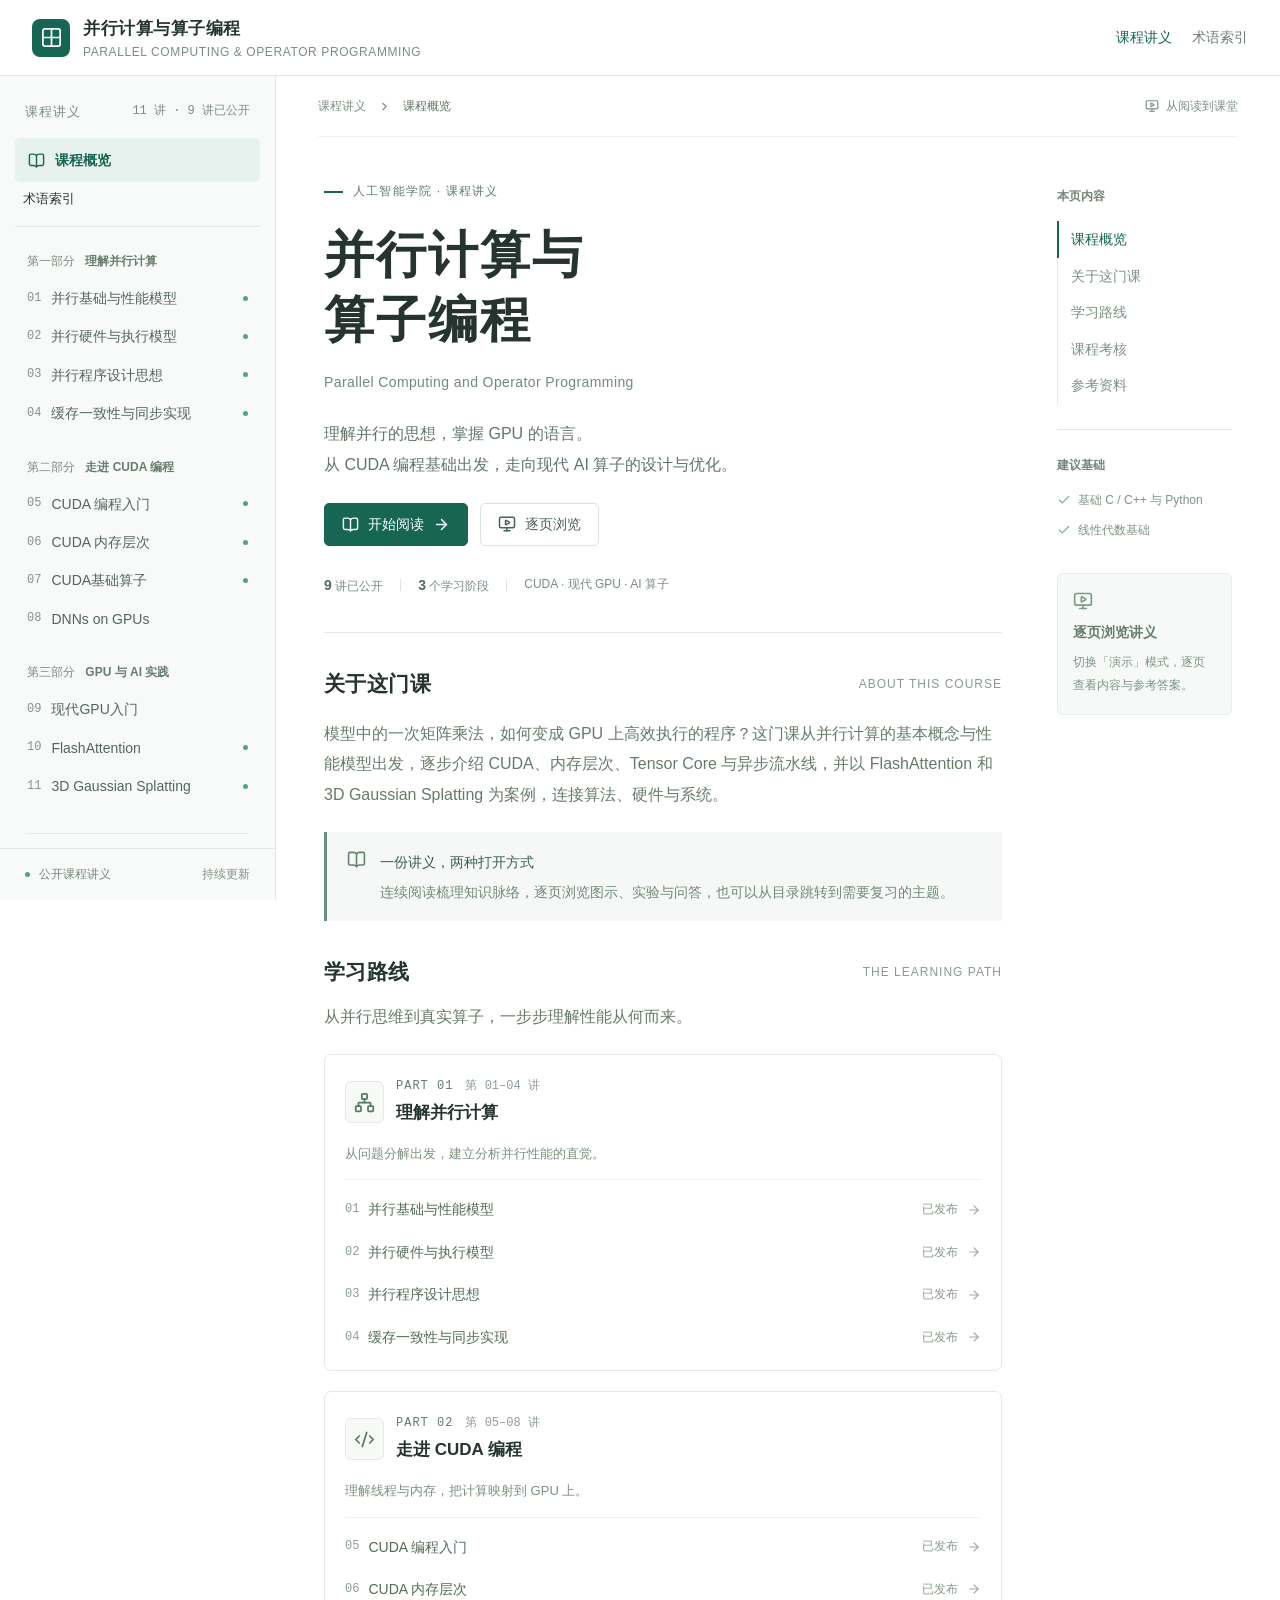
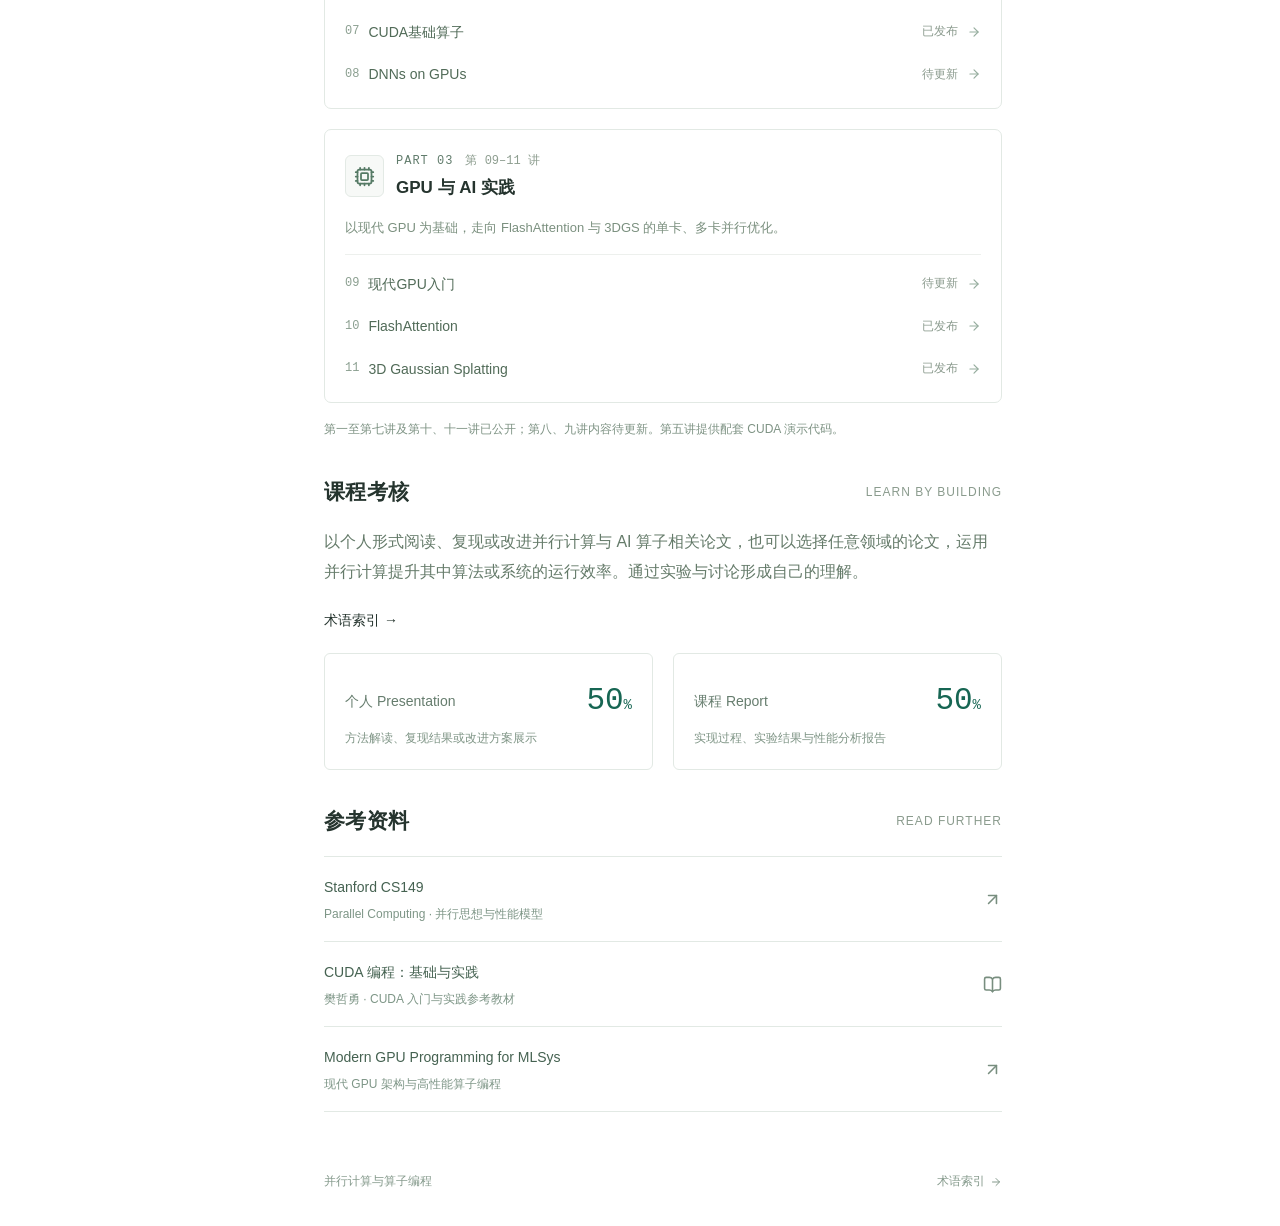
==== commit 2d77206d: "Publish lectures 10 and 11 with title-only lectures 08 and 09" ====
--- a/site/index.html
+++ b/site/index.html
@@ -1,4 +1,4 @@
 <!doctype html>
-<html lang="zh-CN"><head><meta charset="UTF-8"/><meta name="viewport" content="width=device-width, initial-scale=1.0"/><meta name="course-root" content="./"/><meta name="course-route" content="/"/><meta name="description" content="并行计算与算子编程课程讲义。阅读第一讲与第二讲：并行计算、性能模型、CPU/GPU硬件与执行模型。"/><title>课程概览 · 并行计算与算子编程</title><link rel="icon" type="image/svg+xml" href="./favicon.svg"/>  <script type="module" crossorigin src="./assets/index-gxL_sJGE.js"></script>
-  <link rel="stylesheet" crossorigin href="./assets/index-CdNhGrSO.css">
-</head><body><div id="root"><div data-slot="sidebar-wrapper" style="--sidebar-width:276px;--sidebar-width-icon:3rem" class="group/sidebar-wrapper flex min-h-svh w-full has-data-[variant=inset]:bg-sidebar course-app"><a class="skip-link" href="#main-content">跳转至正文</a><header class="site-header"><a href="./" class="brand"><span class="brand-mark"><svg xmlns="http://www.w3.org/2000/svg" width="23" height="23" viewBox="0 0 24 24" fill="none" stroke="currentColor" stroke-width="1.8" stroke-linecap="round" stroke-linejoin="round" class="lucide lucide-grid2x2 lucide-grid-2x2" aria-hidden="true"><path d="M12 3v18"></path><path d="M3 12h18"></path><rect x="3" y="3" width="18" height="18" rx="2"></rect></svg></span><span>并行计算与算子编程<small>PARALLEL COMPUTING &amp; OPERATOR PROGRAMMING</small></span></a><nav class="header-nav" aria-label="网站导航"><a href="./" class="current">课程讲义</a><a href="./glossary/">术语索引</a><span class="institution"><svg xmlns="http://www.w3.org/2000/svg" width="17" height="17" viewBox="0 0 24 24" fill="none" stroke="currentColor" stroke-width="2" stroke-linecap="round" stroke-linejoin="round" class="lucide lucide-graduation-cap" aria-hidden="true"><path d="M21.42 10.922a1 1 0 0 0-.019-1.838L12.83 5.18a2 2 0 0 0-1.66 0L2.6 9.08a1 1 0 0 0 0 1.832l8.57 3.908a2 2 0 0 0 1.66 0z"></path><path d="M22 10v6"></path><path d="M6 12.5V16a6 3 0 0 0 12 0v-3.5"></path></svg>人工智能学院</span></nav></header><div class="group peer hidden text-sidebar-foreground md:block" data-state="expanded" data-collapsible="" data-variant="sidebar" data-side="left" data-slot="sidebar"><div data-slot="sidebar-gap" class="transition-[width] duration-200 ease-linear relative w-(--sidebar-width) bg-transparent group-data-[collapsible=offcanvas]:w-0 group-data-[side=right]:rotate-180 group-data-[collapsible=icon]:w-(--sidebar-width-icon)"></div><div data-slot="sidebar-container" data-side="left" class="fixed inset-y-0 z-10 hidden h-svh w-(--sidebar-width) transition-[left,right,width] duration-200 ease-linear data-[side=left]:left-0 data-[side=left]:group-data-[collapsible=offcanvas]:left-[calc(var(--sidebar-width)*-1)] data-[side=right]:right-0 data-[side=right]:group-data-[collapsible=offcanvas]:right-[calc(var(--sidebar-width)*-1)] md:flex group-data-[collapsible=icon]:w-(--sidebar-width-icon) group-data-[side=left]:border-r group-data-[side=right]:border-l course-sidebar"><div data-sidebar="sidebar" data-slot="sidebar-inner" class="bg-sidebar group-data-[variant=floating]:ring-sidebar-border group-data-[variant=floating]:rounded-lg group-data-[variant=floating]:shadow-sm group-data-[variant=floating]:ring-1 flex size-full flex-col"><div class="sidebar-heading">课程讲义 <span>已公开 7 讲</span></div><div data-slot="sidebar-content" data-sidebar="content" class="no-scrollbar gap-0 flex min-h-0 flex-1 flex-col overflow-auto group-data-[collapsible=icon]:overflow-hidden course-nav"><a href="./" class="overview-link active"><svg xmlns="http://www.w3.org/2000/svg" width="17" height="17" viewBox="0 0 24 24" fill="none" stroke="currentColor" stroke-width="2" stroke-linecap="round" stroke-linejoin="round" class="lucide lucide-book-open" aria-hidden="true"><path d="M12 5v16"></path><path d="M20.001 19A2 2 0 0022 17V5a2 2 0 00-1.999-2L16 3.002A5 5 0 0012 5a5 5 0 00-4-2H4a2 2 0 00-2 2v12a2 2 0 001.999 2H8a5 5 0 014 2 5 5 0 014-2z"></path></svg>课程概览</a><div class="learning-sidebar"><a href="./glossary/">术语索引</a></div><div class="nav-part"><p>第<!-- -->一<!-- -->部分 <span>理解并行计算</span></p><a href="./lectures/01-introduction/" class="lesson-link "><span class="lesson-number">01</span><span>并行基础与性能模型</span><i class="status-dot"></i></a><a href="./lectures/02-execution-models/" class="lesson-link "><span class="lesson-number">02</span><span>并行硬件与执行模型</span><i class="status-dot"></i></a><a href="./lectures/03-parallel-design/" class="lesson-link "><span class="lesson-number">03</span><span>并行程序设计思想</span><i class="status-dot"></i></a><a href="./lectures/04-memory-synchronization/" class="lesson-link "><span class="lesson-number">04</span><span>缓存一致性与同步实现</span><i class="status-dot"></i></a></div><div class="nav-part"><p>第<!-- -->二<!-- -->部分 <span>走进 CUDA 编程</span></p><a href="./lectures/05-cuda-introduction/" class="lesson-link "><span class="lesson-number">05</span><span>CUDA 编程入门</span><i class="status-dot"></i></a><a href="./lectures/06-memory-hierarchy/" class="lesson-link "><span class="lesson-number">06</span><span>CUDA 内存层次</span><i class="status-dot"></i></a><a href="./lectures/07-parallel-primitives" class="lesson-link "><span class="lesson-number">07</span><span>CUDA 基础算子模式</span><i class="status-dot"></i></a></div><a href="./#resources" class="sidebar-resource">参考资料 <svg xmlns="http://www.w3.org/2000/svg" width="15" height="15" viewBox="0 0 24 24" fill="none" stroke="currentColor" stroke-width="2" stroke-linecap="round" stroke-linejoin="round" class="lucide lucide-arrow-up-right" aria-hidden="true"><path d="M7 7h10v10"></path><path d="M7 17 17 7"></path></svg></a></div><div class="sidebar-footer"><span class="status-dot"></span>公开课程讲义 <span>第一至七讲</span></div></div></div></div><div class="site-body"><div class="breadcrumb"><div><button class="icon-button mobile-menu" aria-label="打开课程目录"><svg xmlns="http://www.w3.org/2000/svg" width="20" height="20" viewBox="0 0 24 24" fill="none" stroke="currentColor" stroke-width="2" stroke-linecap="round" stroke-linejoin="round" class="lucide lucide-menu" aria-hidden="true"><path d="M4 5h16"></path><path d="M4 12h16"></path><path d="M4 19h16"></path></svg></button><a href="./">课程讲义</a><svg xmlns="http://www.w3.org/2000/svg" width="13" height="13" viewBox="0 0 24 24" fill="none" stroke="currentColor" stroke-width="2" stroke-linecap="round" stroke-linejoin="round" class="lucide lucide-chevron-right" aria-hidden="true"><path d="m9 18 6-6-6-6"></path></svg><span>课程概览</span></div><span class="breadcrumb-note"><svg xmlns="http://www.w3.org/2000/svg" width="14" height="14" viewBox="0 0 24 24" fill="none" stroke="currentColor" stroke-width="2" stroke-linecap="round" stroke-linejoin="round" class="lucide lucide-monitor-play" aria-hidden="true"><path d="M15.033 9.44a.647.647 0 0 1 0 1.12l-4.065 2.352a.645.645 0 0 1-.968-.56V7.648a.645.645 0 0 1 .967-.56z"></path><path d="M12 17v4"></path><path d="M8 21h8"></path><rect x="2" y="3" width="20" height="14" rx="2"></rect></svg>从阅读到课堂</span></div><div class="reading-layout"><main id="main-content" class="home-content"><section id="overview" class="course-intro"><div class="eyebrow"><span class="green-rule"></span>人工智能学院 · 课程讲义</div><h1>并行计算与<span>算子编程</span></h1><p class="english-title">Parallel Computing and Operator Programming</p><p class="intro-copy">理解并行的思想，掌握 GPU 的语言。<br/>从 CUDA 编程基础出发，走向现代 AI 算子的设计与优化。</p><div class="intro-actions"><a href="./lectures/01-introduction/" class="button primary"><svg xmlns="http://www.w3.org/2000/svg" width="17" height="17" viewBox="0 0 24 24" fill="none" stroke="currentColor" stroke-width="2" stroke-linecap="round" stroke-linejoin="round" class="lucide lucide-book-open" aria-hidden="true"><path d="M12 5v16"></path><path d="M20.001 19A2 2 0 0022 17V5a2 2 0 00-1.999-2L16 3.002A5 5 0 0012 5a5 5 0 00-4-2H4a2 2 0 00-2 2v12a2 2 0 001.999 2H8a5 5 0 014 2 5 5 0 014-2z"></path></svg>开始阅读<svg xmlns="http://www.w3.org/2000/svg" width="17" height="17" viewBox="0 0 24 24" fill="none" stroke="currentColor" stroke-width="2" stroke-linecap="round" stroke-linejoin="round" class="lucide lucide-arrow-right" aria-hidden="true"><path d="M5 12h14"></path><path d="m12 5 7 7-7 7"></path></svg></a><a href="./lectures/01-introduction/?mode=slides" class="button secondary"><svg xmlns="http://www.w3.org/2000/svg" width="18" height="18" viewBox="0 0 24 24" fill="none" stroke="currentColor" stroke-width="2" stroke-linecap="round" stroke-linejoin="round" class="lucide lucide-monitor-play" aria-hidden="true"><path d="M15.033 9.44a.647.647 0 0 1 0 1.12l-4.065 2.352a.645.645 0 0 1-.968-.56V7.648a.645.645 0 0 1 .967-.56z"></path><path d="M12 17v4"></path><path d="M8 21h8"></path><rect x="2" y="3" width="20" height="14" rx="2"></rect></svg>逐页浏览</a></div><div class="course-metadata"><span><strong>7</strong> 讲已公开</span><i></i><span>阅读 · 演示 · 交互</span><i></i><span>CUDA · 现代 GPU · AI 算子</span></div></section><section class="course-section" id="about"><div class="section-title"><h2>关于这门课</h2><span>ABOUT THIS COURSE</span></div><p>模型中的一次矩阵乘法，如何变成 GPU 上高效执行的程序？这门课从并行计算的基本概念与性能模型出发，逐步介绍 CUDA、内存层次、Tensor Core 与异步流水线，并以 FlashAttention 和 3D Gaussian Splatting 为案例，连接算法、硬件与系统。</p><div class="reading-note"><svg xmlns="http://www.w3.org/2000/svg" width="19" height="19" viewBox="0 0 24 24" fill="none" stroke="currentColor" stroke-width="2" stroke-linecap="round" stroke-linejoin="round" class="lucide lucide-book-open" aria-hidden="true"><path d="M12 5v16"></path><path d="M20.001 19A2 2 0 0022 17V5a2 2 0 00-1.999-2L16 3.002A5 5 0 0012 5a5 5 0 00-4-2H4a2 2 0 00-2 2v12a2 2 0 001.999 2H8a5 5 0 014 2 5 5 0 014-2z"></path></svg><div><strong>一份讲义，两种打开方式</strong><p>连续阅读梳理知识脉络，逐页浏览图示、实验与问答，也可以从目录跳转到需要复习的主题。</p></div></div></section><section class="course-section" id="syllabus"><div class="section-title"><h2>已公开讲义</h2><span>AVAILABLE LECTURES</span></div><p class="section-description">从并行思维到真实算子，一步步理解性能从何而来。</p><div class="learning-path"><div class="path-part"><div class="path-heading"><span class="part-icon"><svg xmlns="http://www.w3.org/2000/svg" width="21" height="21" viewBox="0 0 24 24" fill="none" stroke="currentColor" stroke-width="2" stroke-linecap="round" stroke-linejoin="round" class="lucide lucide-network" aria-hidden="true"><rect x="16" y="16" width="6" height="6" rx="1"></rect><rect x="2" y="16" width="6" height="6" rx="1"></rect><rect x="9" y="2" width="6" height="6" rx="1"></rect><path d="M5 16v-3a1 1 0 0 1 1-1h12a1 1 0 0 1 1 1v3"></path><path d="M12 12V8"></path></svg></span><div><div class="part-label">PART <!-- -->01<!-- --> <span>第 <!-- -->01–04<!-- --> 讲</span></div><h3>理解并行计算</h3></div></div><p>从问题分解出发，建立分析并行性能的直觉。</p><div class="path-lessons"><a href="./lectures/01-introduction/"><span>01</span><strong>并行基础与性能模型</strong><small>已发布</small><svg xmlns="http://www.w3.org/2000/svg" width="14" height="14" viewBox="0 0 24 24" fill="none" stroke="currentColor" stroke-width="2" stroke-linecap="round" stroke-linejoin="round" class="lucide lucide-arrow-right" aria-hidden="true"><path d="M5 12h14"></path><path d="m12 5 7 7-7 7"></path></svg></a><a href="./lectures/02-execution-models/"><span>02</span><strong>并行硬件与执行模型</strong><small>已发布</small><svg xmlns="http://www.w3.org/2000/svg" width="14" height="14" viewBox="0 0 24 24" fill="none" stroke="currentColor" stroke-width="2" stroke-linecap="round" stroke-linejoin="round" class="lucide lucide-arrow-right" aria-hidden="true"><path d="M5 12h14"></path><path d="m12 5 7 7-7 7"></path></svg></a><a href="./lectures/03-parallel-design/"><span>03</span><strong>并行程序设计思想</strong><small>已发布</small><svg xmlns="http://www.w3.org/2000/svg" width="14" height="14" viewBox="0 0 24 24" fill="none" stroke="currentColor" stroke-width="2" stroke-linecap="round" stroke-linejoin="round" class="lucide lucide-arrow-right" aria-hidden="true"><path d="M5 12h14"></path><path d="m12 5 7 7-7 7"></path></svg></a><a href="./lectures/04-memory-synchronization/"><span>04</span><strong>缓存一致性与同步实现</strong><small>已发布</small><svg xmlns="http://www.w3.org/2000/svg" width="14" height="14" viewBox="0 0 24 24" fill="none" stroke="currentColor" stroke-width="2" stroke-linecap="round" stroke-linejoin="round" class="lucide lucide-arrow-right" aria-hidden="true"><path d="M5 12h14"></path><path d="m12 5 7 7-7 7"></path></svg></a></div></div><div class="path-part"><div class="path-heading"><span class="part-icon"><svg xmlns="http://www.w3.org/2000/svg" width="21" height="21" viewBox="0 0 24 24" fill="none" stroke="currentColor" stroke-width="2" stroke-linecap="round" stroke-linejoin="round" class="lucide lucide-code-xml" aria-hidden="true"><path d="m18 16 4-4-4-4"></path><path d="m6 8-4 4 4 4"></path><path d="m14.5 4-5 16"></path></svg></span><div><div class="part-label">PART <!-- -->02<!-- --> <span>第 <!-- -->05–07<!-- --> 讲</span></div><h3>走进 CUDA 编程</h3></div></div><p>理解线程与内存，把计算映射到 GPU 上。</p><div class="path-lessons"><a href="./lectures/05-cuda-introduction/"><span>05</span><strong>CUDA 编程入门</strong><small>已发布</small><svg xmlns="http://www.w3.org/2000/svg" width="14" height="14" viewBox="0 0 24 24" fill="none" stroke="currentColor" stroke-width="2" stroke-linecap="round" stroke-linejoin="round" class="lucide lucide-arrow-right" aria-hidden="true"><path d="M5 12h14"></path><path d="m12 5 7 7-7 7"></path></svg></a><a href="./lectures/06-memory-hierarchy/"><span>06</span><strong>CUDA 内存层次</strong><small>已发布</small><svg xmlns="http://www.w3.org/2000/svg" width="14" height="14" viewBox="0 0 24 24" fill="none" stroke="currentColor" stroke-width="2" stroke-linecap="round" stroke-linejoin="round" class="lucide lucide-arrow-right" aria-hidden="true"><path d="M5 12h14"></path><path d="m12 5 7 7-7 7"></path></svg></a><a href="./lectures/07-parallel-primitives"><span>07</span><strong>CUDA 基础算子模式</strong><small>已发布</small><svg xmlns="http://www.w3.org/2000/svg" width="14" height="14" viewBox="0 0 24 24" fill="none" stroke="currentColor" stroke-width="2" stroke-linecap="round" stroke-linejoin="round" class="lucide lucide-arrow-right" aria-hidden="true"><path d="M5 12h14"></path><path d="m12 5 7 7-7 7"></path></svg></a></div></div></div><p class="quiet-note">当前公开第一至第七讲，可通过阅读模式复习，也可逐页查看课堂中的图示与讨论。第五讲提供配套 CUDA 演示代码。</p></section><section class="course-section" id="assessment"><div class="section-title"><h2>课程考核</h2><span>LEARN BY BUILDING</span></div><p>以个人形式阅读、复现或改进并行计算与 AI 算子相关论文，也可以选择任意领域的论文，运用并行计算提升其中算法或系统的运行效率。通过实验与讨论形成自己的理解。</p><div class="learning-links"><a href="./glossary/">术语索引 →</a></div><div class="assessment-grid"><div><span>个人 Presentation</span><strong>50<span>%</span></strong><p>方法解读、复现结果或改进方案展示</p></div><div><span>课程 Report</span><strong>50<span>%</span></strong><p>实现过程、实验结果与性能分析报告</p></div></div></section><section class="course-section" id="resources"><div class="section-title"><h2>参考资料</h2><span>READ FURTHER</span></div><div class="resource-list"><a href="https://gfxcourses.stanford.edu/cs149/fall25" target="_blank" rel="noreferrer"><span><strong>Stanford CS149</strong><small>Parallel Computing · 并行思想与性能模型</small></span><svg xmlns="http://www.w3.org/2000/svg" width="19" height="19" viewBox="0 0 24 24" fill="none" stroke="currentColor" stroke-width="2" stroke-linecap="round" stroke-linejoin="round" class="lucide lucide-arrow-up-right" aria-hidden="true"><path d="M7 7h10v10"></path><path d="M7 17 17 7"></path></svg></a><div><span><strong>CUDA 编程：基础与实践</strong><small>樊哲勇 · CUDA 入门与实践参考教材</small></span><svg xmlns="http://www.w3.org/2000/svg" width="19" height="19" viewBox="0 0 24 24" fill="none" stroke="currentColor" stroke-width="2" stroke-linecap="round" stroke-linejoin="round" class="lucide lucide-book-open" aria-hidden="true"><path d="M12 5v16"></path><path d="M20.001 19A2 2 0 0022 17V5a2 2 0 00-1.999-2L16 3.002A5 5 0 0012 5a5 5 0 00-4-2H4a2 2 0 00-2 2v12a2 2 0 001.999 2H8a5 5 0 014 2 5 5 0 014-2z"></path></svg></div><a href="https://mlc.ai/modern-gpu-programming-for-mlsys/zh/" target="_blank" rel="noreferrer"><span><strong>Modern GPU Programming for MLSys</strong><small>现代 GPU 架构与高性能算子编程</small></span><svg xmlns="http://www.w3.org/2000/svg" width="19" height="19" viewBox="0 0 24 24" fill="none" stroke="currentColor" stroke-width="2" stroke-linecap="round" stroke-linejoin="round" class="lucide lucide-arrow-up-right" aria-hidden="true"><path d="M7 7h10v10"></path><path d="M7 17 17 7"></path></svg></a></div></section><footer class="page-footer"><span>并行计算与算子编程</span><a href="./glossary/">术语索引 <svg xmlns="http://www.w3.org/2000/svg" width="12" height="12" viewBox="0 0 24 24" fill="none" stroke="currentColor" stroke-width="2" stroke-linecap="round" stroke-linejoin="round" class="lucide lucide-arrow-right" aria-hidden="true"><path d="M5 12h14"></path><path d="m12 5 7 7-7 7"></path></svg></a></footer></main><aside class="page-toc"><p>本页内容</p><a class="selected" href="#overview">课程概览</a><a href="#about">关于这门课</a><a href="#syllabus">已公开讲义</a><a href="#assessment">课程考核</a><a href="#resources">参考资料</a><div class="toc-divider"></div><p>建议基础</p><span class="prerequisite"><svg xmlns="http://www.w3.org/2000/svg" width="14" height="14" viewBox="0 0 24 24" fill="none" stroke="currentColor" stroke-width="2" stroke-linecap="round" stroke-linejoin="round" class="lucide lucide-check" aria-hidden="true"><path d="M20 6 9 17l-5-5"></path></svg>基础 C / C++ 与 Python</span><span class="prerequisite"><svg xmlns="http://www.w3.org/2000/svg" width="14" height="14" viewBox="0 0 24 24" fill="none" stroke="currentColor" stroke-width="2" stroke-linecap="round" stroke-linejoin="round" class="lucide lucide-check" aria-hidden="true"><path d="M20 6 9 17l-5-5"></path></svg>线性代数基础</span><div class="toc-tip"><svg xmlns="http://www.w3.org/2000/svg" width="20" height="20" viewBox="0 0 24 24" fill="none" stroke="currentColor" stroke-width="2" stroke-linecap="round" stroke-linejoin="round" class="lucide lucide-monitor-play" aria-hidden="true"><path d="M15.033 9.44a.647.647 0 0 1 0 1.12l-4.065 2.352a.645.645 0 0 1-.968-.56V7.648a.645.645 0 0 1 .967-.56z"></path><path d="M12 17v4"></path><path d="M8 21h8"></path><rect x="2" y="3" width="20" height="14" rx="2"></rect></svg><strong>逐页浏览讲义</strong><span>切换「演示」模式，逐页查看内容与参考答案。</span></div></aside></div></div></div></div></body></html>
+<html lang="zh-CN"><head><meta charset="UTF-8"/><meta name="viewport" content="width=device-width, initial-scale=1.0"/><meta name="course-root" content="./"/><meta name="course-route" content="/"/><meta name="description" content="并行计算与算子编程课程讲义。阅读第一讲与第二讲：并行计算、性能模型、CPU/GPU硬件与执行模型。"/><title>课程概览 · 并行计算与算子编程</title><link rel="icon" type="image/svg+xml" href="./favicon.svg"/>  <script type="module" crossorigin src="./assets/index-CeAA0ig9.js"></script>
+  <link rel="stylesheet" crossorigin href="./assets/index-DDENngQ8.css">
+</head><body><div id="root"><div data-slot="sidebar-wrapper" style="--sidebar-width:276px;--sidebar-width-icon:3rem" class="group/sidebar-wrapper flex min-h-svh w-full has-data-[variant=inset]:bg-sidebar course-app"><a class="skip-link" href="#main-content">跳转至正文</a><header class="site-header"><a href="./" class="brand"><span class="brand-mark"><svg xmlns="http://www.w3.org/2000/svg" width="23" height="23" viewBox="0 0 24 24" fill="none" stroke="currentColor" stroke-width="1.8" stroke-linecap="round" stroke-linejoin="round" class="lucide lucide-grid2x2 lucide-grid-2x2" aria-hidden="true"><path d="M12 3v18"></path><path d="M3 12h18"></path><rect x="3" y="3" width="18" height="18" rx="2"></rect></svg></span><span>并行计算与算子编程<small>PARALLEL COMPUTING &amp; OPERATOR PROGRAMMING</small></span></a><nav class="header-nav" aria-label="网站导航"><a href="./" class="current">课程讲义</a><a href="./glossary/">术语索引</a><span class="institution"><svg xmlns="http://www.w3.org/2000/svg" width="17" height="17" viewBox="0 0 24 24" fill="none" stroke="currentColor" stroke-width="2" stroke-linecap="round" stroke-linejoin="round" class="lucide lucide-graduation-cap" aria-hidden="true"><path d="M21.42 10.922a1 1 0 0 0-.019-1.838L12.83 5.18a2 2 0 0 0-1.66 0L2.6 9.08a1 1 0 0 0 0 1.832l8.57 3.908a2 2 0 0 0 1.66 0z"></path><path d="M22 10v6"></path><path d="M6 12.5V16a6 3 0 0 0 12 0v-3.5"></path></svg>人工智能学院</span></nav></header><div class="group peer hidden text-sidebar-foreground md:block" data-state="expanded" data-collapsible="" data-variant="sidebar" data-side="left" data-slot="sidebar"><div data-slot="sidebar-gap" class="transition-[width] duration-200 ease-linear relative w-(--sidebar-width) bg-transparent group-data-[collapsible=offcanvas]:w-0 group-data-[side=right]:rotate-180 group-data-[collapsible=icon]:w-(--sidebar-width-icon)"></div><div data-slot="sidebar-container" data-side="left" class="fixed inset-y-0 z-10 hidden h-svh w-(--sidebar-width) transition-[left,right,width] duration-200 ease-linear data-[side=left]:left-0 data-[side=left]:group-data-[collapsible=offcanvas]:left-[calc(var(--sidebar-width)*-1)] data-[side=right]:right-0 data-[side=right]:group-data-[collapsible=offcanvas]:right-[calc(var(--sidebar-width)*-1)] md:flex group-data-[collapsible=icon]:w-(--sidebar-width-icon) group-data-[side=left]:border-r group-data-[side=right]:border-l course-sidebar"><div data-sidebar="sidebar" data-slot="sidebar-inner" class="bg-sidebar group-data-[variant=floating]:ring-sidebar-border group-data-[variant=floating]:rounded-lg group-data-[variant=floating]:shadow-sm group-data-[variant=floating]:ring-1 flex size-full flex-col"><div class="sidebar-heading">课程讲义 <span>11 讲 · 9 讲已公开</span></div><div data-slot="sidebar-content" data-sidebar="content" class="no-scrollbar gap-0 flex min-h-0 flex-1 flex-col overflow-auto group-data-[collapsible=icon]:overflow-hidden course-nav"><a href="./" class="overview-link active"><svg xmlns="http://www.w3.org/2000/svg" width="17" height="17" viewBox="0 0 24 24" fill="none" stroke="currentColor" stroke-width="2" stroke-linecap="round" stroke-linejoin="round" class="lucide lucide-book-open" aria-hidden="true"><path d="M12 5v16"></path><path d="M20.001 19A2 2 0 0022 17V5a2 2 0 00-1.999-2L16 3.002A5 5 0 0012 5a5 5 0 00-4-2H4a2 2 0 00-2 2v12a2 2 0 001.999 2H8a5 5 0 014 2 5 5 0 014-2z"></path></svg>课程概览</a><div class="learning-sidebar"><a href="./glossary/">术语索引</a></div><div class="nav-part"><p>第<!-- -->一<!-- -->部分 <span>理解并行计算</span></p><a href="./lectures/01-introduction/" class="lesson-link "><span class="lesson-number">01</span><span>并行基础与性能模型</span><i class="status-dot"></i></a><a href="./lectures/02-execution-models/" class="lesson-link "><span class="lesson-number">02</span><span>并行硬件与执行模型</span><i class="status-dot"></i></a><a href="./lectures/03-parallel-design/" class="lesson-link "><span class="lesson-number">03</span><span>并行程序设计思想</span><i class="status-dot"></i></a><a href="./lectures/04-memory-synchronization/" class="lesson-link "><span class="lesson-number">04</span><span>缓存一致性与同步实现</span><i class="status-dot"></i></a></div><div class="nav-part"><p>第<!-- -->二<!-- -->部分 <span>走进 CUDA 编程</span></p><a href="./lectures/05-cuda-introduction/" class="lesson-link "><span class="lesson-number">05</span><span>CUDA 编程入门</span><i class="status-dot"></i></a><a href="./lectures/06-memory-hierarchy/" class="lesson-link "><span class="lesson-number">06</span><span>CUDA 内存层次</span><i class="status-dot"></i></a><a href="./lectures/07-parallel-primitives/" class="lesson-link "><span class="lesson-number">07</span><span>CUDA基础算子</span><i class="status-dot"></i></a><a href="./lectures/08-dnns-on-gpus/" class="lesson-link "><span class="lesson-number">08</span><span>DNNs on GPUs</span></a></div><div class="nav-part"><p>第<!-- -->三<!-- -->部分 <span>GPU 与 AI 实践</span></p><a href="./lectures/09-modern-architecture/" class="lesson-link "><span class="lesson-number">09</span><span>现代GPU入门</span></a><a href="./lectures/10-flash-attention/" class="lesson-link "><span class="lesson-number">10</span><span>FlashAttention</span><i class="status-dot"></i></a><a href="./lectures/11-gaussian-splatting/" class="lesson-link "><span class="lesson-number">11</span><span>3D Gaussian Splatting</span><i class="status-dot"></i></a></div><a href="./#resources" class="sidebar-resource">参考资料 <svg xmlns="http://www.w3.org/2000/svg" width="15" height="15" viewBox="0 0 24 24" fill="none" stroke="currentColor" stroke-width="2" stroke-linecap="round" stroke-linejoin="round" class="lucide lucide-arrow-up-right" aria-hidden="true"><path d="M7 7h10v10"></path><path d="M7 17 17 7"></path></svg></a></div><div class="sidebar-footer"><span class="status-dot"></span>公开课程讲义 <span>持续更新</span></div></div></div></div><div class="site-body"><div class="breadcrumb"><div><button class="icon-button mobile-menu" aria-label="打开课程目录"><svg xmlns="http://www.w3.org/2000/svg" width="20" height="20" viewBox="0 0 24 24" fill="none" stroke="currentColor" stroke-width="2" stroke-linecap="round" stroke-linejoin="round" class="lucide lucide-menu" aria-hidden="true"><path d="M4 5h16"></path><path d="M4 12h16"></path><path d="M4 19h16"></path></svg></button><a href="./">课程讲义</a><svg xmlns="http://www.w3.org/2000/svg" width="13" height="13" viewBox="0 0 24 24" fill="none" stroke="currentColor" stroke-width="2" stroke-linecap="round" stroke-linejoin="round" class="lucide lucide-chevron-right" aria-hidden="true"><path d="m9 18 6-6-6-6"></path></svg><span>课程概览</span></div><span class="breadcrumb-note"><svg xmlns="http://www.w3.org/2000/svg" width="14" height="14" viewBox="0 0 24 24" fill="none" stroke="currentColor" stroke-width="2" stroke-linecap="round" stroke-linejoin="round" class="lucide lucide-monitor-play" aria-hidden="true"><path d="M15.033 9.44a.647.647 0 0 1 0 1.12l-4.065 2.352a.645.645 0 0 1-.968-.56V7.648a.645.645 0 0 1 .967-.56z"></path><path d="M12 17v4"></path><path d="M8 21h8"></path><rect x="2" y="3" width="20" height="14" rx="2"></rect></svg>从阅读到课堂</span></div><div class="reading-layout"><main id="main-content" class="home-content"><section id="overview" class="course-intro"><div class="eyebrow"><span class="green-rule"></span>人工智能学院 · 课程讲义</div><h1>并行计算与<span>算子编程</span></h1><p class="english-title">Parallel Computing and Operator Programming</p><p class="intro-copy">理解并行的思想，掌握 GPU 的语言。<br/>从 CUDA 编程基础出发，走向现代 AI 算子的设计与优化。</p><div class="intro-actions"><a href="./lectures/01-introduction/" class="button primary"><svg xmlns="http://www.w3.org/2000/svg" width="17" height="17" viewBox="0 0 24 24" fill="none" stroke="currentColor" stroke-width="2" stroke-linecap="round" stroke-linejoin="round" class="lucide lucide-book-open" aria-hidden="true"><path d="M12 5v16"></path><path d="M20.001 19A2 2 0 0022 17V5a2 2 0 00-1.999-2L16 3.002A5 5 0 0012 5a5 5 0 00-4-2H4a2 2 0 00-2 2v12a2 2 0 001.999 2H8a5 5 0 014 2 5 5 0 014-2z"></path></svg>开始阅读<svg xmlns="http://www.w3.org/2000/svg" width="17" height="17" viewBox="0 0 24 24" fill="none" stroke="currentColor" stroke-width="2" stroke-linecap="round" stroke-linejoin="round" class="lucide lucide-arrow-right" aria-hidden="true"><path d="M5 12h14"></path><path d="m12 5 7 7-7 7"></path></svg></a><a href="./lectures/01-introduction/?mode=slides" class="button secondary"><svg xmlns="http://www.w3.org/2000/svg" width="18" height="18" viewBox="0 0 24 24" fill="none" stroke="currentColor" stroke-width="2" stroke-linecap="round" stroke-linejoin="round" class="lucide lucide-monitor-play" aria-hidden="true"><path d="M15.033 9.44a.647.647 0 0 1 0 1.12l-4.065 2.352a.645.645 0 0 1-.968-.56V7.648a.645.645 0 0 1 .967-.56z"></path><path d="M12 17v4"></path><path d="M8 21h8"></path><rect x="2" y="3" width="20" height="14" rx="2"></rect></svg>逐页浏览</a></div><div class="course-metadata"><span><strong>9</strong> 讲已公开</span><i></i><span><strong>3</strong> 个学习阶段</span><i></i><span>CUDA · 现代 GPU · AI 算子</span></div></section><section class="course-section" id="about"><div class="section-title"><h2>关于这门课</h2><span>ABOUT THIS COURSE</span></div><p>模型中的一次矩阵乘法，如何变成 GPU 上高效执行的程序？这门课从并行计算的基本概念与性能模型出发，逐步介绍 CUDA、内存层次、Tensor Core 与异步流水线，并以 FlashAttention 和 3D Gaussian Splatting 为案例，连接算法、硬件与系统。</p><div class="reading-note"><svg xmlns="http://www.w3.org/2000/svg" width="19" height="19" viewBox="0 0 24 24" fill="none" stroke="currentColor" stroke-width="2" stroke-linecap="round" stroke-linejoin="round" class="lucide lucide-book-open" aria-hidden="true"><path d="M12 5v16"></path><path d="M20.001 19A2 2 0 0022 17V5a2 2 0 00-1.999-2L16 3.002A5 5 0 0012 5a5 5 0 00-4-2H4a2 2 0 00-2 2v12a2 2 0 001.999 2H8a5 5 0 014 2 5 5 0 014-2z"></path></svg><div><strong>一份讲义，两种打开方式</strong><p>连续阅读梳理知识脉络，逐页浏览图示、实验与问答，也可以从目录跳转到需要复习的主题。</p></div></div></section><section class="course-section" id="syllabus"><div class="section-title"><h2>学习路线</h2><span>THE LEARNING PATH</span></div><p class="section-description">从并行思维到真实算子，一步步理解性能从何而来。</p><div class="learning-path"><div class="path-part"><div class="path-heading"><span class="part-icon"><svg xmlns="http://www.w3.org/2000/svg" width="21" height="21" viewBox="0 0 24 24" fill="none" stroke="currentColor" stroke-width="2" stroke-linecap="round" stroke-linejoin="round" class="lucide lucide-network" aria-hidden="true"><rect x="16" y="16" width="6" height="6" rx="1"></rect><rect x="2" y="16" width="6" height="6" rx="1"></rect><rect x="9" y="2" width="6" height="6" rx="1"></rect><path d="M5 16v-3a1 1 0 0 1 1-1h12a1 1 0 0 1 1 1v3"></path><path d="M12 12V8"></path></svg></span><div><div class="part-label">PART <!-- -->01<!-- --> <span>第 <!-- -->01–04<!-- --> 讲</span></div><h3>理解并行计算</h3></div></div><p>从问题分解出发，建立分析并行性能的直觉。</p><div class="path-lessons"><a href="./lectures/01-introduction/"><span>01</span><strong>并行基础与性能模型</strong><small>已发布</small><svg xmlns="http://www.w3.org/2000/svg" width="14" height="14" viewBox="0 0 24 24" fill="none" stroke="currentColor" stroke-width="2" stroke-linecap="round" stroke-linejoin="round" class="lucide lucide-arrow-right" aria-hidden="true"><path d="M5 12h14"></path><path d="m12 5 7 7-7 7"></path></svg></a><a href="./lectures/02-execution-models/"><span>02</span><strong>并行硬件与执行模型</strong><small>已发布</small><svg xmlns="http://www.w3.org/2000/svg" width="14" height="14" viewBox="0 0 24 24" fill="none" stroke="currentColor" stroke-width="2" stroke-linecap="round" stroke-linejoin="round" class="lucide lucide-arrow-right" aria-hidden="true"><path d="M5 12h14"></path><path d="m12 5 7 7-7 7"></path></svg></a><a href="./lectures/03-parallel-design/"><span>03</span><strong>并行程序设计思想</strong><small>已发布</small><svg xmlns="http://www.w3.org/2000/svg" width="14" height="14" viewBox="0 0 24 24" fill="none" stroke="currentColor" stroke-width="2" stroke-linecap="round" stroke-linejoin="round" class="lucide lucide-arrow-right" aria-hidden="true"><path d="M5 12h14"></path><path d="m12 5 7 7-7 7"></path></svg></a><a href="./lectures/04-memory-synchronization/"><span>04</span><strong>缓存一致性与同步实现</strong><small>已发布</small><svg xmlns="http://www.w3.org/2000/svg" width="14" height="14" viewBox="0 0 24 24" fill="none" stroke="currentColor" stroke-width="2" stroke-linecap="round" stroke-linejoin="round" class="lucide lucide-arrow-right" aria-hidden="true"><path d="M5 12h14"></path><path d="m12 5 7 7-7 7"></path></svg></a></div></div><div class="path-part"><div class="path-heading"><span class="part-icon"><svg xmlns="http://www.w3.org/2000/svg" width="21" height="21" viewBox="0 0 24 24" fill="none" stroke="currentColor" stroke-width="2" stroke-linecap="round" stroke-linejoin="round" class="lucide lucide-code-xml" aria-hidden="true"><path d="m18 16 4-4-4-4"></path><path d="m6 8-4 4 4 4"></path><path d="m14.5 4-5 16"></path></svg></span><div><div class="part-label">PART <!-- -->02<!-- --> <span>第 <!-- -->05–08<!-- --> 讲</span></div><h3>走进 CUDA 编程</h3></div></div><p>理解线程与内存，把计算映射到 GPU 上。</p><div class="path-lessons"><a href="./lectures/05-cuda-introduction/"><span>05</span><strong>CUDA 编程入门</strong><small>已发布</small><svg xmlns="http://www.w3.org/2000/svg" width="14" height="14" viewBox="0 0 24 24" fill="none" stroke="currentColor" stroke-width="2" stroke-linecap="round" stroke-linejoin="round" class="lucide lucide-arrow-right" aria-hidden="true"><path d="M5 12h14"></path><path d="m12 5 7 7-7 7"></path></svg></a><a href="./lectures/06-memory-hierarchy/"><span>06</span><strong>CUDA 内存层次</strong><small>已发布</small><svg xmlns="http://www.w3.org/2000/svg" width="14" height="14" viewBox="0 0 24 24" fill="none" stroke="currentColor" stroke-width="2" stroke-linecap="round" stroke-linejoin="round" class="lucide lucide-arrow-right" aria-hidden="true"><path d="M5 12h14"></path><path d="m12 5 7 7-7 7"></path></svg></a><a href="./lectures/07-parallel-primitives/"><span>07</span><strong>CUDA基础算子</strong><small>已发布</small><svg xmlns="http://www.w3.org/2000/svg" width="14" height="14" viewBox="0 0 24 24" fill="none" stroke="currentColor" stroke-width="2" stroke-linecap="round" stroke-linejoin="round" class="lucide lucide-arrow-right" aria-hidden="true"><path d="M5 12h14"></path><path d="m12 5 7 7-7 7"></path></svg></a><a href="./lectures/08-dnns-on-gpus/"><span>08</span><strong>DNNs on GPUs</strong><small>待更新</small><svg xmlns="http://www.w3.org/2000/svg" width="14" height="14" viewBox="0 0 24 24" fill="none" stroke="currentColor" stroke-width="2" stroke-linecap="round" stroke-linejoin="round" class="lucide lucide-arrow-right" aria-hidden="true"><path d="M5 12h14"></path><path d="m12 5 7 7-7 7"></path></svg></a></div></div><div class="path-part"><div class="path-heading"><span class="part-icon"><svg xmlns="http://www.w3.org/2000/svg" width="21" height="21" viewBox="0 0 24 24" fill="none" stroke="currentColor" stroke-width="2" stroke-linecap="round" stroke-linejoin="round" class="lucide lucide-cpu" aria-hidden="true"><path d="M12 20v2"></path><path d="M12 2v2"></path><path d="M17 20v2"></path><path d="M17 2v2"></path><path d="M2 12h2"></path><path d="M2 17h2"></path><path d="M2 7h2"></path><path d="M20 12h2"></path><path d="M20 17h2"></path><path d="M20 7h2"></path><path d="M7 20v2"></path><path d="M7 2v2"></path><rect x="4" y="4" width="16" height="16" rx="2"></rect><rect x="8" y="8" width="8" height="8" rx="1"></rect></svg></span><div><div class="part-label">PART <!-- -->03<!-- --> <span>第 <!-- -->09–11<!-- --> 讲</span></div><h3>GPU 与 AI 实践</h3></div></div><p>以现代 GPU 为基础，走向 FlashAttention 与 3DGS 的单卡、多卡并行优化。</p><div class="path-lessons"><a href="./lectures/09-modern-architecture/"><span>09</span><strong>现代GPU入门</strong><small>待更新</small><svg xmlns="http://www.w3.org/2000/svg" width="14" height="14" viewBox="0 0 24 24" fill="none" stroke="currentColor" stroke-width="2" stroke-linecap="round" stroke-linejoin="round" class="lucide lucide-arrow-right" aria-hidden="true"><path d="M5 12h14"></path><path d="m12 5 7 7-7 7"></path></svg></a><a href="./lectures/10-flash-attention/"><span>10</span><strong>FlashAttention</strong><small>已发布</small><svg xmlns="http://www.w3.org/2000/svg" width="14" height="14" viewBox="0 0 24 24" fill="none" stroke="currentColor" stroke-width="2" stroke-linecap="round" stroke-linejoin="round" class="lucide lucide-arrow-right" aria-hidden="true"><path d="M5 12h14"></path><path d="m12 5 7 7-7 7"></path></svg></a><a href="./lectures/11-gaussian-splatting/"><span>11</span><strong>3D Gaussian Splatting</strong><small>已发布</small><svg xmlns="http://www.w3.org/2000/svg" width="14" height="14" viewBox="0 0 24 24" fill="none" stroke="currentColor" stroke-width="2" stroke-linecap="round" stroke-linejoin="round" class="lucide lucide-arrow-right" aria-hidden="true"><path d="M5 12h14"></path><path d="m12 5 7 7-7 7"></path></svg></a></div></div></div><p class="quiet-note">第一至第七讲及第十、十一讲已公开；第八、九讲内容待更新。第五讲提供配套 CUDA 演示代码。</p></section><section class="course-section" id="assessment"><div class="section-title"><h2>课程考核</h2><span>LEARN BY BUILDING</span></div><p>以个人形式阅读、复现或改进并行计算与 AI 算子相关论文，也可以选择任意领域的论文，运用并行计算提升其中算法或系统的运行效率。通过实验与讨论形成自己的理解。</p><div class="learning-links"><a href="./glossary/">术语索引 →</a></div><div class="assessment-grid"><div><span>个人 Presentation</span><strong>50<span>%</span></strong><p>方法解读、复现结果或改进方案展示</p></div><div><span>课程 Report</span><strong>50<span>%</span></strong><p>实现过程、实验结果与性能分析报告</p></div></div></section><section class="course-section" id="resources"><div class="section-title"><h2>参考资料</h2><span>READ FURTHER</span></div><div class="resource-list"><a href="https://gfxcourses.stanford.edu/cs149/fall25" target="_blank" rel="noreferrer"><span><strong>Stanford CS149</strong><small>Parallel Computing · 并行思想与性能模型</small></span><svg xmlns="http://www.w3.org/2000/svg" width="19" height="19" viewBox="0 0 24 24" fill="none" stroke="currentColor" stroke-width="2" stroke-linecap="round" stroke-linejoin="round" class="lucide lucide-arrow-up-right" aria-hidden="true"><path d="M7 7h10v10"></path><path d="M7 17 17 7"></path></svg></a><div><span><strong>CUDA 编程：基础与实践</strong><small>樊哲勇 · CUDA 入门与实践参考教材</small></span><svg xmlns="http://www.w3.org/2000/svg" width="19" height="19" viewBox="0 0 24 24" fill="none" stroke="currentColor" stroke-width="2" stroke-linecap="round" stroke-linejoin="round" class="lucide lucide-book-open" aria-hidden="true"><path d="M12 5v16"></path><path d="M20.001 19A2 2 0 0022 17V5a2 2 0 00-1.999-2L16 3.002A5 5 0 0012 5a5 5 0 00-4-2H4a2 2 0 00-2 2v12a2 2 0 001.999 2H8a5 5 0 014 2 5 5 0 014-2z"></path></svg></div><a href="https://mlc.ai/modern-gpu-programming-for-mlsys/zh/" target="_blank" rel="noreferrer"><span><strong>Modern GPU Programming for MLSys</strong><small>现代 GPU 架构与高性能算子编程</small></span><svg xmlns="http://www.w3.org/2000/svg" width="19" height="19" viewBox="0 0 24 24" fill="none" stroke="currentColor" stroke-width="2" stroke-linecap="round" stroke-linejoin="round" class="lucide lucide-arrow-up-right" aria-hidden="true"><path d="M7 7h10v10"></path><path d="M7 17 17 7"></path></svg></a></div></section><footer class="page-footer"><span>并行计算与算子编程</span><a href="./glossary/">术语索引 <svg xmlns="http://www.w3.org/2000/svg" width="12" height="12" viewBox="0 0 24 24" fill="none" stroke="currentColor" stroke-width="2" stroke-linecap="round" stroke-linejoin="round" class="lucide lucide-arrow-right" aria-hidden="true"><path d="M5 12h14"></path><path d="m12 5 7 7-7 7"></path></svg></a></footer></main><aside class="page-toc"><p>本页内容</p><a class="selected" href="#overview">课程概览</a><a href="#about">关于这门课</a><a href="#syllabus">学习路线</a><a href="#assessment">课程考核</a><a href="#resources">参考资料</a><div class="toc-divider"></div><p>建议基础</p><span class="prerequisite"><svg xmlns="http://www.w3.org/2000/svg" width="14" height="14" viewBox="0 0 24 24" fill="none" stroke="currentColor" stroke-width="2" stroke-linecap="round" stroke-linejoin="round" class="lucide lucide-check" aria-hidden="true"><path d="M20 6 9 17l-5-5"></path></svg>基础 C / C++ 与 Python</span><span class="prerequisite"><svg xmlns="http://www.w3.org/2000/svg" width="14" height="14" viewBox="0 0 24 24" fill="none" stroke="currentColor" stroke-width="2" stroke-linecap="round" stroke-linejoin="round" class="lucide lucide-check" aria-hidden="true"><path d="M20 6 9 17l-5-5"></path></svg>线性代数基础</span><div class="toc-tip"><svg xmlns="http://www.w3.org/2000/svg" width="20" height="20" viewBox="0 0 24 24" fill="none" stroke="currentColor" stroke-width="2" stroke-linecap="round" stroke-linejoin="round" class="lucide lucide-monitor-play" aria-hidden="true"><path d="M15.033 9.44a.647.647 0 0 1 0 1.12l-4.065 2.352a.645.645 0 0 1-.968-.56V7.648a.645.645 0 0 1 .967-.56z"></path><path d="M12 17v4"></path><path d="M8 21h8"></path><rect x="2" y="3" width="20" height="14" rx="2"></rect></svg><strong>逐页浏览讲义</strong><span>切换「演示」模式，逐页查看内容与参考答案。</span></div></aside></div></div></div></div></body></html>
--- a/site/assets/index-DDENngQ8.css
+++ b/site/assets/index-DDENngQ8.css
@@ -0,0 +1 @@
+@font-face{font-display:block;font-family:KaTeX_AMS;font-style:normal;font-weight:400;src:url(./KaTeX_AMS-Regular-BQhdFMY1.woff2)format("woff2"),url(./KaTeX_AMS-Regular-DMm9YOAa.woff)format("woff"),url(./KaTeX_AMS-Regular-DRggAlZN.ttf)format("truetype")}@font-face{font-display:block;font-family:KaTeX_Caligraphic;font-style:normal;font-weight:700;src:url(./KaTeX_Caligraphic-Bold-Dq_IR9rO.woff2)format("woff2"),url(./KaTeX_Caligraphic-Bold-BEiXGLvX.woff)format("woff"),url(./KaTeX_Caligraphic-Bold-ATXxdsX0.ttf)format("truetype")}@font-face{font-display:block;font-family:KaTeX_Caligraphic;font-style:normal;font-weight:400;src:url(./KaTeX_Caligraphic-Regular-Di6jR-x-.woff2)format("woff2"),url(./KaTeX_Caligraphic-Regular-CTRA-rTL.woff)format("woff"),url(./KaTeX_Caligraphic-Regular-wX97UBjC.ttf)format("truetype")}@font-face{font-display:block;font-family:KaTeX_Fraktur;font-style:normal;font-weight:700;src:url(./KaTeX_Fraktur-Bold-CL6g_b3V.woff2)format("woff2"),url(./KaTeX_Fraktur-Bold-BsDP51OF.woff)format("woff"),url(./KaTeX_Fraktur-Bold-BdnERNNW.ttf)format("truetype")}@font-face{font-display:block;font-family:KaTeX_Fraktur;font-style:normal;font-weight:400;src:url(./KaTeX_Fraktur-Regular-CTYiF6lA.woff2)format("woff2"),url(./KaTeX_Fraktur-Regular-Dxdc4cR9.woff)format("woff"),url(./KaTeX_Fraktur-Regular-CB_wures.ttf)format("truetype")}@font-face{font-display:block;font-family:KaTeX_Main;font-style:normal;font-weight:700;src:url(./KaTeX_Main-Bold-Cx986IdX.woff2)format("woff2"),url(./KaTeX_Main-Bold-Jm3AIy58.woff)format("woff"),url(./KaTeX_Main-Bold-waoOVXN0.ttf)format("truetype")}@font-face{font-display:block;font-family:KaTeX_Main;font-style:italic;font-weight:700;src:url(./KaTeX_Main-BoldItalic-DxDJ3AOS.woff2)format("woff2"),url(./KaTeX_Main-BoldItalic-SpSLRI95.woff)format("woff"),url(./KaTeX_Main-BoldItalic-DzxPMmG6.ttf)format("truetype")}@font-face{font-display:block;font-family:KaTeX_Main;font-style:italic;font-weight:400;src:url(./KaTeX_Main-Italic-NWA7e6Wa.woff2)format("woff2"),url(./KaTeX_Main-Italic-BMLOBm91.woff)format("woff"),url(./KaTeX_Main-Italic-3WenGoN9.ttf)format("truetype")}@font-face{font-display:block;font-family:KaTeX_Main;font-style:normal;font-weight:400;src:url(./KaTeX_Main-Regular-B22Nviop.woff2)format("woff2"),url(./KaTeX_Main-Regular-Dr94JaBh.woff)format("woff"),url(./KaTeX_Main-Regular-ypZvNtVU.ttf)format("truetype")}@font-face{font-display:block;font-family:KaTeX_Math;font-style:italic;font-weight:700;src:url(./KaTeX_Math-BoldItalic-CZnvNsCZ.woff2)format("woff2"),url(./KaTeX_Math-BoldItalic-iY-2wyZ7.woff)format("woff"),url(./KaTeX_Math-BoldItalic-B3XSjfu4.ttf)format("truetype")}@font-face{font-display:block;font-family:KaTeX_Math;font-style:italic;font-weight:400;src:url(./KaTeX_Math-Italic-t53AETM-.woff2)format("woff2"),url(./KaTeX_Math-Italic-DA0__PXp.woff)format("woff"),url(./KaTeX_Math-Italic-flOr_0UB.ttf)format("truetype")}@font-face{font-display:block;font-family:KaTeX_SansSerif;font-style:normal;font-weight:700;src:url(./KaTeX_SansSerif-Bold-D1sUS0GD.woff2)format("woff2"),url(./KaTeX_SansSerif-Bold-DbIhKOiC.woff)format("woff"),url(./KaTeX_SansSerif-Bold-CFMepnvq.ttf)format("truetype")}@font-face{font-display:block;font-family:KaTeX_SansSerif;font-style:italic;font-weight:400;src:url(./KaTeX_SansSerif-Italic-C3H0VqGB.woff2)format("woff2"),url(./KaTeX_SansSerif-Italic-DN2j7dab.woff)format("woff"),url(./KaTeX_SansSerif-Italic-YYjJ1zSn.ttf)format("truetype")}@font-face{font-display:block;font-family:KaTeX_SansSerif;font-style:normal;font-weight:400;src:url(./KaTeX_SansSerif-Regular-DDBCnlJ7.woff2)format("woff2"),url(./KaTeX_SansSerif-Regular-CS6fqUqJ.woff)format("woff"),url(./KaTeX_SansSerif-Regular-BNo7hRIc.ttf)format("truetype")}@font-face{font-display:block;font-family:KaTeX_Script;font-style:normal;font-weight:400;src:url(./KaTeX_Script-Regular-D3wIWfF6.woff2)format("woff2"),url(./KaTeX_Script-Regular-D5yQViql.woff)format("woff"),url(./KaTeX_Script-Regular-C5JkGWo-.ttf)format("truetype")}@font-face{font-display:block;font-family:KaTeX_Size1;font-style:normal;font-weight:400;src:url(./KaTeX_Size1-Regular-mCD8mA8B.woff2)format("woff2"),url(./KaTeX_Size1-Regular-C195tn64.woff)format("woff"),url(./KaTeX_Size1-Regular-Dbsnue_I.ttf)format("truetype")}@font-face{font-display:block;font-family:KaTeX_Size2;font-style:normal;font-weight:400;src:url(./KaTeX_Size2-Regular-Dy4dx90m.woff2)format("woff2"),url(./KaTeX_Size2-Regular-oD1tc_U0.woff)format("woff"),url(./KaTeX_Size2-Regular-B7gKUWhC.ttf)format("truetype")}@font-face{font-display:block;font-family:KaTeX_Size3;font-style:normal;font-weight:400;src:url([data-uri])format("woff2"),url(./KaTeX_Size3-Regular-CTq5MqoE.woff)format("woff"),url(./KaTeX_Size3-Regular-DgpXs0kz.ttf)format("truetype")}@font-face{font-display:block;font-family:KaTeX_Size4;font-style:normal;font-weight:400;src:url(./KaTeX_Size4-Regular-Dl5lxZxV.woff2)format("woff2"),url(./KaTeX_Size4-Regular-BF-4gkZK.woff)format("woff"),url(./KaTeX_Size4-Regular-DWFBv043.ttf)format("truetype")}@font-face{font-display:block;font-family:KaTeX_Typewriter;font-style:normal;font-weight:400;src:url(./KaTeX_Typewriter-Regular-CO6r4hn1.woff2)format("woff2"),url(./KaTeX_Typewriter-Regular-C0xS9mPB.woff)format("woff"),url(./KaTeX_Typewriter-Regular-D3Ib7_Hf.ttf)format("truetype")}.katex{text-indent:0;text-rendering:auto;font:1.21em/1.2 KaTeX_Main,Times New Roman,serif;position:relative}.katex *{border-color:currentColor;-ms-high-contrast-adjust:none!important}.katex .katex-version:after{content:"0.16.47"}.katex .katex-mathml{clip-path:inset(50%);border:0;width:1px;height:1px;padding:0;position:absolute;overflow:hidden}.katex .katex-html>.newline{display:block}.katex .base{white-space:nowrap;width:min-content;position:relative}.katex .base,.katex .strut{display:inline-block}.katex .textbf{font-weight:700}.katex .textit{font-style:italic}.katex .textrm{font-family:KaTeX_Main}.katex .textsf{font-family:KaTeX_SansSerif}.katex .texttt{font-family:KaTeX_Typewriter}.katex .mathnormal{font-family:KaTeX_Math;font-style:italic}.katex .mathit{font-family:KaTeX_Main;font-style:italic}.katex .mathrm{font-style:normal}.katex .mathbf{font-family:KaTeX_Main;font-weight:700}.katex .boldsymbol{font-family:KaTeX_Math;font-style:italic;font-weight:700}.katex .amsrm,.katex .mathbb,.katex .textbb{font-family:KaTeX_AMS}.katex .mathcal{font-family:KaTeX_Caligraphic}.katex .mathfrak,.katex .textfrak{font-family:KaTeX_Fraktur}.katex .mathboldfrak,.katex .textboldfrak{font-family:KaTeX_Fraktur;font-weight:700}.katex .mathtt{font-family:KaTeX_Typewriter}.katex .mathscr,.katex .textscr{font-family:KaTeX_Script}.katex .mathsf,.katex .textsf{font-family:KaTeX_SansSerif}.katex .mathboldsf,.katex .textboldsf{font-family:KaTeX_SansSerif;font-weight:700}.katex .mathitsf,.katex .mathsfit,.katex .textitsf{font-family:KaTeX_SansSerif;font-style:italic}.katex .mainrm{font-family:KaTeX_Main;font-style:normal}.katex .vlist-t{border-collapse:collapse;table-layout:fixed;display:inline-table}.katex .vlist-r{display:table-row}.katex .vlist{vertical-align:bottom;display:table-cell;position:relative}.katex .vlist>span{height:0;display:block;position:relative}.katex .vlist>span>span{display:inline-block}.katex .vlist>span>.pstrut{width:0;overflow:hidden}.katex .vlist-t2{margin-right:-2px}.katex .vlist-s{vertical-align:bottom;width:2px;min-width:2px;font-size:1px;display:table-cell}.katex .vbox{flex-direction:column;align-items:baseline;display:inline-flex}.katex .hbox{width:100%}.katex .hbox,.katex .thinbox{flex-direction:row;display:inline-flex}.katex .thinbox{width:0;max-width:0}.katex .msupsub{text-align:left}.katex .mfrac>span>span{text-align:center}.katex .mfrac .frac-line{border-bottom-style:solid;width:100%;display:inline-block}.katex .hdashline,.katex .hline,.katex .mfrac .frac-line,.katex .overline .overline-line,.katex .rule,.katex .underline .underline-line{min-height:1px}.katex .mspace{display:inline-block}.katex .smash{line-height:0;display:inline}.katex .clap,.katex .llap,.katex .rlap{width:0;position:relative}.katex .clap>.inner,.katex .llap>.inner,.katex .rlap>.inner{position:absolute}.katex .clap>.fix,.katex .llap>.fix,.katex .rlap>.fix{display:inline-block}.katex .llap>.inner{right:0}.katex .clap>.inner,.katex .rlap>.inner{left:0}.katex .clap>.inner>span{margin-left:-50%;margin-right:50%}.katex .rule{border:0 solid;display:inline-block;position:relative}.katex .hline,.katex .overline .overline-line,.katex .underline .underline-line{border-bottom-style:solid;width:100%;display:inline-block}.katex .hdashline{border-bottom-style:dashed;width:100%;display:inline-block}.katex .sqrt>.root{margin-left:.277778em;margin-right:-.555556em}.katex .fontsize-ensurer.reset-size1.size1,.katex .sizing.reset-size1.size1{font-size:1em}.katex .fontsize-ensurer.reset-size1.size2,.katex .sizing.reset-size1.size2{font-size:1.2em}.katex .fontsize-ensurer.reset-size1.size3,.katex .sizing.reset-size1.size3{font-size:1.4em}.katex .fontsize-ensurer.reset-size1.size4,.katex .sizing.reset-size1.size4{font-size:1.6em}.katex .fontsize-ensurer.reset-size1.size5,.katex .sizing.reset-size1.size5{font-size:1.8em}.katex .fontsize-ensurer.reset-size1.size6,.katex .sizing.reset-size1.size6{font-size:2em}.katex .fontsize-ensurer.reset-size1.size7,.katex .sizing.reset-size1.size7{font-size:2.4em}.katex .fontsize-ensurer.reset-size1.size8,.katex .sizing.reset-size1.size8{font-size:2.88em}.katex .fontsize-ensurer.reset-size1.size9,.katex .sizing.reset-size1.size9{font-size:3.456em}.katex .fontsize-ensurer.reset-size1.size10,.katex .sizing.reset-size1.size10{font-size:4.148em}.katex .fontsize-ensurer.reset-size1.size11,.katex .sizing.reset-size1.size11{font-size:4.976em}.katex .fontsize-ensurer.reset-size2.size1,.katex .sizing.reset-size2.size1{font-size:.833333em}.katex .fontsize-ensurer.reset-size2.size2,.katex .sizing.reset-size2.size2{font-size:1em}.katex .fontsize-ensurer.reset-size2.size3,.katex .sizing.reset-size2.size3{font-size:1.16667em}.katex .fontsize-ensurer.reset-size2.size4,.katex .sizing.reset-size2.size4{font-size:1.33333em}.katex .fontsize-ensurer.reset-size2.size5,.katex .sizing.reset-size2.size5{font-size:1.5em}.katex .fontsize-ensurer.reset-size2.size6,.katex .sizing.reset-size2.size6{font-size:1.66667em}.katex .fontsize-ensurer.reset-size2.size7,.katex .sizing.reset-size2.size7{font-size:2em}.katex .fontsize-ensurer.reset-size2.size8,.katex .sizing.reset-size2.size8{font-size:2.4em}.katex .fontsize-ensurer.reset-size2.size9,.katex .sizing.reset-size2.size9{font-size:2.88em}.katex .fontsize-ensurer.reset-size2.size10,.katex .sizing.reset-size2.size10{font-size:3.45667em}.katex .fontsize-ensurer.reset-size2.size11,.katex .sizing.reset-size2.size11{font-size:4.14667em}.katex .fontsize-ensurer.reset-size3.size1,.katex .sizing.reset-size3.size1{font-size:.714286em}.katex .fontsize-ensurer.reset-size3.size2,.katex .sizing.reset-size3.size2{font-size:.857143em}.katex .fontsize-ensurer.reset-size3.size3,.katex .sizing.reset-size3.size3{font-size:1em}.katex .fontsize-ensurer.reset-size3.size4,.katex .sizing.reset-size3.size4{font-size:1.14286em}.katex .fontsize-ensurer.reset-size3.size5,.katex .sizing.reset-size3.size5{font-size:1.28571em}.katex .fontsize-ensurer.reset-size3.size6,.katex .sizing.reset-size3.size6{font-size:1.42857em}.katex .fontsize-ensurer.reset-size3.size7,.katex .sizing.reset-size3.size7{font-size:1.71429em}.katex .fontsize-ensurer.reset-size3.size8,.katex .sizing.reset-size3.size8{font-size:2.05714em}.katex .fontsize-ensurer.reset-size3.size9,.katex .sizing.reset-size3.size9{font-size:2.46857em}.katex .fontsize-ensurer.reset-size3.size10,.katex .sizing.reset-size3.size10{font-size:2.96286em}.katex .fontsize-ensurer.reset-size3.size11,.katex .sizing.reset-size3.size11{font-size:3.55429em}.katex .fontsize-ensurer.reset-size4.size1,.katex .sizing.reset-size4.size1{font-size:.625em}.katex .fontsize-ensurer.reset-size4.size2,.katex .sizing.reset-size4.size2{font-size:.75em}.katex .fontsize-ensurer.reset-size4.size3,.katex .sizing.reset-size4.size3{font-size:.875em}.katex .fontsize-ensurer.reset-size4.size4,.katex .sizing.reset-size4.size4{font-size:1em}.katex .fontsize-ensurer.reset-size4.size5,.katex .sizing.reset-size4.size5{font-size:1.125em}.katex .fontsize-ensurer.reset-size4.size6,.katex .sizing.reset-size4.size6{font-size:1.25em}.katex .fontsize-ensurer.reset-size4.size7,.katex .sizing.reset-size4.size7{font-size:1.5em}.katex .fontsize-ensurer.reset-size4.size8,.katex .sizing.reset-size4.size8{font-size:1.8em}.katex .fontsize-ensurer.reset-size4.size9,.katex .sizing.reset-size4.size9{font-size:2.16em}.katex .fontsize-ensurer.reset-size4.size10,.katex .sizing.reset-size4.size10{font-size:2.5925em}.katex .fontsize-ensurer.reset-size4.size11,.katex .sizing.reset-size4.size11{font-size:3.11em}.katex .fontsize-ensurer.reset-size5.size1,.katex .sizing.reset-size5.size1{font-size:.555556em}.katex .fontsize-ensurer.reset-size5.size2,.katex .sizing.reset-size5.size2{font-size:.666667em}.katex .fontsize-ensurer.reset-size5.size3,.katex .sizing.reset-size5.size3{font-size:.777778em}.katex .fontsize-ensurer.reset-size5.size4,.katex .sizing.reset-size5.size4{font-size:.888889em}.katex .fontsize-ensurer.reset-size5.size5,.katex .sizing.reset-size5.size5{font-size:1em}.katex .fontsize-ensurer.reset-size5.size6,.katex .sizing.reset-size5.size6{font-size:1.11111em}.katex .fontsize-ensurer.reset-size5.size7,.katex .sizing.reset-size5.size7{font-size:1.33333em}.katex .fontsize-ensurer.reset-size5.size8,.katex .sizing.reset-size5.size8{font-size:1.6em}.katex .fontsize-ensurer.reset-size5.size9,.katex .sizing.reset-size5.size9{font-size:1.92em}.katex .fontsize-ensurer.reset-size5.size10,.katex .sizing.reset-size5.size10{font-size:2.30444em}.katex .fontsize-ensurer.reset-size5.size11,.katex .sizing.reset-size5.size11{font-size:2.76444em}.katex .fontsize-ensurer.reset-size6.size1,.katex .sizing.reset-size6.size1{font-size:.5em}.katex .fontsize-ensurer.reset-size6.size2,.katex .sizing.reset-size6.size2{font-size:.6em}.katex .fontsize-ensurer.reset-size6.size3,.katex .sizing.reset-size6.size3{font-size:.7em}.katex .fontsize-ensurer.reset-size6.size4,.katex .sizing.reset-size6.size4{font-size:.8em}.katex .fontsize-ensurer.reset-size6.size5,.katex .sizing.reset-size6.size5{font-size:.9em}.katex .fontsize-ensurer.reset-size6.size6,.katex .sizing.reset-size6.size6{font-size:1em}.katex .fontsize-ensurer.reset-size6.size7,.katex .sizing.reset-size6.size7{font-size:1.2em}.katex .fontsize-ensurer.reset-size6.size8,.katex .sizing.reset-size6.size8{font-size:1.44em}.katex .fontsize-ensurer.reset-size6.size9,.katex .sizing.reset-size6.size9{font-size:1.728em}.katex .fontsize-ensurer.reset-size6.size10,.katex .sizing.reset-size6.size10{font-size:2.074em}.katex .fontsize-ensurer.reset-size6.size11,.katex .sizing.reset-size6.size11{font-size:2.488em}.katex .fontsize-ensurer.reset-size7.size1,.katex .sizing.reset-size7.size1{font-size:.416667em}.katex .fontsize-ensurer.reset-size7.size2,.katex .sizing.reset-size7.size2{font-size:.5em}.katex .fontsize-ensurer.reset-size7.size3,.katex .sizing.reset-size7.size3{font-size:.583333em}.katex .fontsize-ensurer.reset-size7.size4,.katex .sizing.reset-size7.size4{font-size:.666667em}.katex .fontsize-ensurer.reset-size7.size5,.katex .sizing.reset-size7.size5{font-size:.75em}.katex .fontsize-ensurer.reset-size7.size6,.katex .sizing.reset-size7.size6{font-size:.833333em}.katex .fontsize-ensurer.reset-size7.size7,.katex .sizing.reset-size7.size7{font-size:1em}.katex .fontsize-ensurer.reset-size7.size8,.katex .sizing.reset-size7.size8{font-size:1.2em}.katex .fontsize-ensurer.reset-size7.size9,.katex .sizing.reset-size7.size9{font-size:1.44em}.katex .fontsize-ensurer.reset-size7.size10,.katex .sizing.reset-size7.size10{font-size:1.72833em}.katex .fontsize-ensurer.reset-size7.size11,.katex .sizing.reset-size7.size11{font-size:2.07333em}.katex .fontsize-ensurer.reset-size8.size1,.katex .sizing.reset-size8.size1{font-size:.347222em}.katex .fontsize-ensurer.reset-size8.size2,.katex .sizing.reset-size8.size2{font-size:.416667em}.katex .fontsize-ensurer.reset-size8.size3,.katex .sizing.reset-size8.size3{font-size:.486111em}.katex .fontsize-ensurer.reset-size8.size4,.katex .sizing.reset-size8.size4{font-size:.555556em}.katex .fontsize-ensurer.reset-size8.size5,.katex .sizing.reset-size8.size5{font-size:.625em}.katex .fontsize-ensurer.reset-size8.size6,.katex .sizing.reset-size8.size6{font-size:.694444em}.katex .fontsize-ensurer.reset-size8.size7,.katex .sizing.reset-size8.size7{font-size:.833333em}.katex .fontsize-ensurer.reset-size8.size8,.katex .sizing.reset-size8.size8{font-size:1em}.katex .fontsize-ensurer.reset-size8.size9,.katex .sizing.reset-size8.size9{font-size:1.2em}.katex .fontsize-ensurer.reset-size8.size10,.katex .sizing.reset-size8.size10{font-size:1.44028em}.katex .fontsize-ensurer.reset-size8.size11,.katex .sizing.reset-size8.size11{font-size:1.72778em}.katex .fontsize-ensurer.reset-size9.size1,.katex .sizing.reset-size9.size1{font-size:.289352em}.katex .fontsize-ensurer.reset-size9.size2,.katex .sizing.reset-size9.size2{font-size:.347222em}.katex .fontsize-ensurer.reset-size9.size3,.katex .sizing.reset-size9.size3{font-size:.405093em}.katex .fontsize-ensurer.reset-size9.size4,.katex .sizing.reset-size9.size4{font-size:.462963em}.katex .fontsize-ensurer.reset-size9.size5,.katex .sizing.reset-size9.size5{font-size:.520833em}.katex .fontsize-ensurer.reset-size9.size6,.katex .sizing.reset-size9.size6{font-size:.578704em}.katex .fontsize-ensurer.reset-size9.size7,.katex .sizing.reset-size9.size7{font-size:.694444em}.katex .fontsize-ensurer.reset-size9.size8,.katex .sizing.reset-size9.size8{font-size:.833333em}.katex .fontsize-ensurer.reset-size9.size9,.katex .sizing.reset-size9.size9{font-size:1em}.katex .fontsize-ensurer.reset-size9.size10,.katex .sizing.reset-size9.size10{font-size:1.20023em}.katex .fontsize-ensurer.reset-size9.size11,.katex .sizing.reset-size9.size11{font-size:1.43981em}.katex .fontsize-ensurer.reset-size10.size1,.katex .sizing.reset-size10.size1{font-size:.24108em}.katex .fontsize-ensurer.reset-size10.size2,.katex .sizing.reset-size10.size2{font-size:.289296em}.katex .fontsize-ensurer.reset-size10.size3,.katex .sizing.reset-size10.size3{font-size:.337512em}.katex .fontsize-ensurer.reset-size10.size4,.katex .sizing.reset-size10.size4{font-size:.385728em}.katex .fontsize-ensurer.reset-size10.size5,.katex .sizing.reset-size10.size5{font-size:.433944em}.katex .fontsize-ensurer.reset-size10.size6,.katex .sizing.reset-size10.size6{font-size:.48216em}.katex .fontsize-ensurer.reset-size10.size7,.katex .sizing.reset-size10.size7{font-size:.578592em}.katex .fontsize-ensurer.reset-size10.size8,.katex .sizing.reset-size10.size8{font-size:.694311em}.katex .fontsize-ensurer.reset-size10.size9,.katex .sizing.reset-size10.size9{font-size:.833173em}.katex .fontsize-ensurer.reset-size10.size10,.katex .sizing.reset-size10.size10{font-size:1em}.katex .fontsize-ensurer.reset-size10.size11,.katex .sizing.reset-size10.size11{font-size:1.19961em}.katex .fontsize-ensurer.reset-size11.size1,.katex .sizing.reset-size11.size1{font-size:.200965em}.katex .fontsize-ensurer.reset-size11.size2,.katex .sizing.reset-size11.size2{font-size:.241158em}.katex .fontsize-ensurer.reset-size11.size3,.katex .sizing.reset-size11.size3{font-size:.281351em}.katex .fontsize-ensurer.reset-size11.size4,.katex .sizing.reset-size11.size4{font-size:.321543em}.katex .fontsize-ensurer.reset-size11.size5,.katex .sizing.reset-size11.size5{font-size:.361736em}.katex .fontsize-ensurer.reset-size11.size6,.katex .sizing.reset-size11.size6{font-size:.401929em}.katex .fontsize-ensurer.reset-size11.size7,.katex .sizing.reset-size11.size7{font-size:.482315em}.katex .fontsize-ensurer.reset-size11.size8,.katex .sizing.reset-size11.size8{font-size:.578778em}.katex .fontsize-ensurer.reset-size11.size9,.katex .sizing.reset-size11.size9{font-size:.694534em}.katex .fontsize-ensurer.reset-size11.size10,.katex .sizing.reset-size11.size10{font-size:.833601em}.katex .fontsize-ensurer.reset-size11.size11,.katex .sizing.reset-size11.size11{font-size:1em}.katex .delimsizing.size1{font-family:KaTeX_Size1}.katex .delimsizing.size2{font-family:KaTeX_Size2}.katex .delimsizing.size3{font-family:KaTeX_Size3}.katex .delimsizing.size4{font-family:KaTeX_Size4}.katex .delimsizing.mult .delim-size1>span{font-family:KaTeX_Size1}.katex .delimsizing.mult .delim-size4>span{font-family:KaTeX_Size4}.katex .nulldelimiter{width:.12em;display:inline-block}.katex .delimcenter,.katex .op-symbol{position:relative}.katex .op-symbol.small-op{font-family:KaTeX_Size1}.katex .op-symbol.large-op{font-family:KaTeX_Size2}.katex .accent>.vlist-t,.katex .op-limits>.vlist-t{text-align:center}.katex .accent .accent-body{position:relative}.katex .accent .accent-body:not(.accent-full){width:0}.katex .overlay{display:block}.katex .mtable .vertical-separator{min-width:1px;display:inline-block}.katex .mtable .arraycolsep{display:inline-block}.katex .mtable .col-align-c>.vlist-t{text-align:center}.katex .mtable .col-align-l>.vlist-t{text-align:left}.katex .mtable .col-align-r>.vlist-t{text-align:right}.katex .svg-align{text-align:left}.katex svg{fill:currentColor;stroke:currentColor;height:inherit;width:100%;display:block;position:absolute}.katex svg path{stroke:none}.katex svg{fill-rule:nonzero;fill-opacity:1;stroke-width:1px;stroke-linecap:butt;stroke-linejoin:miter;stroke-miterlimit:4;stroke-dasharray:none;stroke-dashoffset:0;stroke-opacity:1}.katex img{border-style:none;min-width:0;max-width:none;min-height:0;max-height:none}.katex .stretchy{width:100%;display:block;position:relative;overflow:hidden}.katex .stretchy:after,.katex .stretchy:before{content:""}.katex .hide-tail{width:100%;position:relative;overflow:hidden}.katex .halfarrow-left{width:50.2%;position:absolute;left:0;overflow:hidden}.katex .halfarrow-right{width:50.2%;position:absolute;right:0;overflow:hidden}.katex .brace-left{width:25.1%;position:absolute;left:0;overflow:hidden}.katex .brace-center{width:50%;position:absolute;left:25%;overflow:hidden}.katex .brace-right{width:25.1%;position:absolute;right:0;overflow:hidden}.katex .x-arrow-pad{padding:0 .5em}.katex .cd-arrow-pad{padding:0 .55556em 0 .27778em}.katex .mover,.katex .munder,.katex .x-arrow{text-align:center}.katex .boxpad{padding:0 .3em}.katex .fbox,.katex .fcolorbox{box-sizing:border-box;border:.04em solid}.katex .cancel-pad{padding:0 .2em}.katex .cancel-lap{margin-left:-.2em;margin-right:-.2em}.katex .sout{border-bottom-style:solid;border-bottom-width:.08em}.katex .angl{box-sizing:border-box;border-top:.049em solid;border-right:.049em solid;margin-right:.03889em}.katex .anglpad{padding:0 .03889em}.katex .eqn-num:before{content:"(" counter(katexEqnNo) ")";counter-increment:katexEqnNo}.katex .mml-eqn-num:before{content:"(" counter(mmlEqnNo) ")";counter-increment:mmlEqnNo}.katex .mtr-glue{width:50%}.katex .cd-vert-arrow{display:inline-block;position:relative}.katex .cd-label-left{text-align:left;display:inline-block;position:absolute;right:calc(50% + .3em)}.katex .cd-label-right{text-align:right;display:inline-block;position:absolute;left:calc(50% + .3em)}.katex-display{text-align:center;margin:1em 0;display:block}.katex-display>.katex{text-align:center;white-space:nowrap;display:block}.katex-display>.katex>.katex-html{display:block;position:relative}.katex-display>.katex>.katex-html>.tag{position:absolute;right:0}.katex-display.leqno>.katex>.katex-html>.tag{left:0;right:auto}.katex-display.fleqn>.katex{text-align:left;padding-left:2em}body{counter-reset:katexEqnNo mmlEqnNo}@layer properties{@supports (((-webkit-hyphens:none)) and (not (margin-trim:inline))) or ((-moz-orient:inline) and (not (color:rgb(from red r g b)))){:root,:host{--shimmer-angle:20deg}*,:before,:after,::backdrop{--tw-translate-x:0;--tw-translate-y:0;--tw-translate-z:0;--tw-rotate-x:initial;--tw-rotate-y:initial;--tw-rotate-z:initial;--tw-skew-x:initial;--tw-skew-y:initial;--tw-border-style:solid;--tw-leading:initial;--tw-font-weight:initial;--tw-tracking:initial;--tw-ordinal:initial;--tw-slashed-zero:initial;--tw-numeric-figure:initial;--tw-numeric-spacing:initial;--tw-numeric-fraction:initial;--tw-shadow:0 0 #0000;--tw-shadow-color:initial;--tw-shadow-alpha:100%;--tw-inset-shadow:0 0 #0000;--tw-inset-shadow-color:initial;--tw-inset-shadow-alpha:100%;--tw-ring-color:initial;--tw-ring-shadow:0 0 #0000;--tw-inset-ring-color:initial;--tw-inset-ring-shadow:0 0 #0000;--tw-ring-inset:initial;--tw-ring-offset-width:0px;--tw-ring-offset-color:#fff;--tw-ring-offset-shadow:0 0 #0000;--tw-outline-style:solid;--tw-duration:initial;--tw-ease:initial;--tw-content:"";--tw-backdrop-blur:initial;--tw-backdrop-brightness:initial;--tw-backdrop-contrast:initial;--tw-backdrop-grayscale:initial;--tw-backdrop-hue-rotate:initial;--tw-backdrop-invert:initial;--tw-backdrop-opacity:initial;--tw-backdrop-saturate:initial;--tw-backdrop-sepia:initial;--tw-animation-delay:0s;--tw-animation-direction:normal;--tw-animation-duration:initial;--tw-animation-fill-mode:none;--tw-animation-iteration-count:1;--tw-enter-blur:0;--tw-enter-opacity:1;--tw-enter-rotate:0;--tw-enter-scale:1;--tw-enter-translate-x:0;--tw-enter-translate-y:0;--tw-exit-blur:0;--tw-exit-opacity:1;--tw-exit-rotate:0;--tw-exit-scale:1;--tw-exit-translate-x:0;--tw-exit-translate-y:0;--scroll-fade-t:0px;--scroll-fade-b:0px;--scroll-fade-s:0px;--scroll-fade-e:0px;--scroll-fade-mask:initial;--shimmer-image:initial;--shimmer-text-fill:initial}}}@layer theme{:root,:host{--font-sans:-apple-system, BlinkMacSystemFont, "Segoe UI", "PingFang SC", "Microsoft YaHei", sans-serif;--font-mono:"SFMono-Regular", Consolas, monospace;--color-black:#000;--color-white:#fff;--spacing:.25rem;--container-xs:20rem;--container-sm:24rem;--text-xs:.75rem;--text-xs--line-height:calc(1 / .75);--text-sm:.875rem;--text-sm--line-height:calc(1.25 / .875);--text-base:1rem;--text-base--line-height:calc(1.5 / 1);--font-weight-medium:500;--tracking-tight:-.025em;--leading-relaxed:1.625;--radius-md:6px;--radius-xl:.75rem;--ease-in-out:cubic-bezier(.4, 0, .2, 1);--animate-pulse:pulse 2s cubic-bezier(.4, 0, .6, 1) infinite;--blur-xs:4px;--default-transition-duration:.15s;--default-transition-timing-function:cubic-bezier(.4, 0, .2, 1);--default-font-family:-apple-system, BlinkMacSystemFont, "Segoe UI", "PingFang SC", "Microsoft YaHei", sans-serif;--default-mono-font-family:"SFMono-Regular", Consolas, monospace}}@layer base{*,:after,:before,::backdrop{box-sizing:border-box;border:0 solid;margin:0;padding:0}::file-selector-button{box-sizing:border-box;border:0 solid;margin:0;padding:0}html,:host{-webkit-text-size-adjust:100%;tab-size:4;line-height:1.5;font-family:var(--default-font-family,ui-sans-serif, system-ui, sans-serif, "Apple Color Emoji", "Segoe UI Emoji", "Segoe UI Symbol", "Noto Color Emoji");font-feature-settings:var(--default-font-feature-settings,normal);font-variation-settings:var(--default-font-variation-settings,normal);-webkit-tap-highlight-color:transparent}hr{height:0;color:inherit;border-top-width:1px}abbr:where([title]){-webkit-text-decoration:underline dotted;text-decoration:underline dotted}h1,h2,h3,h4,h5,h6{font-size:inherit;font-weight:inherit}a{color:inherit;-webkit-text-decoration:inherit;-webkit-text-decoration:inherit;text-decoration:inherit}b,strong{font-weight:bolder}code,kbd,samp,pre{font-family:var(--default-mono-font-family,ui-monospace, SFMono-Regular, Menlo, Monaco, Consolas, "Liberation Mono", "Courier New", monospace);font-feature-settings:var(--default-mono-font-feature-settings,normal);font-variation-settings:var(--default-mono-font-variation-settings,normal);font-size:1em}small{font-size:80%}sub,sup{vertical-align:baseline;font-size:75%;line-height:0;position:relative}sub{bottom:-.25em}sup{top:-.5em}table{text-indent:0;border-color:inherit;border-collapse:collapse}:-moz-focusring{outline:auto}progress{vertical-align:baseline}summary{display:list-item}ol,ul,menu{list-style:none}img,svg,video,canvas,audio,iframe,embed,object{vertical-align:middle;display:block}img,video{max-width:100%;height:auto}button,input,select,optgroup,textarea{font:inherit;font-feature-settings:inherit;font-variation-settings:inherit;letter-spacing:inherit;color:inherit;opacity:1;background-color:#0000;border-radius:0}::file-selector-button{font:inherit;font-feature-settings:inherit;font-variation-settings:inherit;letter-spacing:inherit;color:inherit;opacity:1;background-color:#0000;border-radius:0}:where(select:is([multiple],[size])) optgroup{font-weight:bolder}:where(select:is([multiple],[size])) optgroup option{padding-inline-start:20px}::file-selector-button{margin-inline-end:4px}::placeholder{opacity:1}@supports (not ((-webkit-appearance:-apple-pay-button))) or (contain-intrinsic-size:1px){::placeholder{color:currentColor}@supports (color:color-mix(in lab, red, red)){::placeholder{color:color-mix(in oklab, currentcolor 50%, transparent)}}}textarea{resize:vertical}::-webkit-search-decoration{-webkit-appearance:none}::-webkit-date-and-time-value{min-height:1lh;text-align:inherit}::-webkit-datetime-edit{display:inline-flex}::-webkit-datetime-edit-fields-wrapper{padding:0}::-webkit-datetime-edit{padding-block:0}::-webkit-datetime-edit-year-field{padding-block:0}::-webkit-datetime-edit-month-field{padding-block:0}::-webkit-datetime-edit-day-field{padding-block:0}::-webkit-datetime-edit-hour-field{padding-block:0}::-webkit-datetime-edit-minute-field{padding-block:0}::-webkit-datetime-edit-second-field{padding-block:0}::-webkit-datetime-edit-millisecond-field{padding-block:0}::-webkit-datetime-edit-meridiem-field{padding-block:0}::-webkit-calendar-picker-indicator{line-height:1}:-moz-ui-invalid{box-shadow:none}button,input:where([type=button],[type=reset],[type=submit]){appearance:button}::file-selector-button{appearance:button}::-webkit-inner-spin-button{height:auto}::-webkit-outer-spin-button{height:auto}[hidden]:where(:not([hidden=until-found])){display:none!important}}@layer components;@layer utilities{.pointer-events-none{pointer-events:none}.visible{visibility:visible}.sr-only{clip-path:inset(50%);white-space:nowrap;border-width:0;width:1px;height:1px;margin:-1px;padding:0;position:absolute;overflow:hidden}.absolute{position:absolute}.fixed{position:fixed}.relative{position:relative}.static{position:static}.inset-0{inset:calc(var(--spacing) * 0)}.inset-y-0{inset-block:calc(var(--spacing) * 0)}.start{inset-inline-start:var(--spacing)}.start\!{inset-inline-start:var(--spacing)!important}.end{inset-inline-end:var(--spacing)}.top-1{top:calc(var(--spacing) * 1)}.top-1\.5{top:calc(var(--spacing) * 1.5)}.top-1\/2{top:50%}.top-2{top:calc(var(--spacing) * 2)}.top-3{top:calc(var(--spacing) * 3)}.top-3\.5{top:calc(var(--spacing) * 3.5)}.right-1{right:calc(var(--spacing) * 1)}.right-2{right:calc(var(--spacing) * 2)}.right-3{right:calc(var(--spacing) * 3)}.left-1\/2{left:50%}.isolate{isolation:isolate}.z-10{z-index:10}.z-20{z-index:20}.z-50{z-index:50}.-mx-4{margin-inline:calc(var(--spacing) * -4)}.mx-2{margin-inline:calc(var(--spacing) * 2)}.mx-3\.5{margin-inline:calc(var(--spacing) * 3.5)}.mx-auto{margin-inline:auto}.mt-auto{margin-top:auto}.-mb-4{margin-bottom:calc(var(--spacing) * -4)}.mb-2{margin-bottom:calc(var(--spacing) * 2)}.ml-auto{margin-left:auto}.no-scrollbar{-ms-overflow-style:none;scrollbar-width:none}.no-scrollbar::-webkit-scrollbar{display:none}.block{display:block}.flex{display:flex}.grid{display:grid}.hidden{display:none}.inline-flex{display:inline-flex}.table{display:table}.aspect-square{aspect-ratio:1}.size-2\.5{width:calc(var(--spacing) * 2.5);height:calc(var(--spacing) * 2.5)}.size-3{width:calc(var(--spacing) * 3);height:calc(var(--spacing) * 3)}.size-4{width:calc(var(--spacing) * 4);height:calc(var(--spacing) * 4)}.size-6{width:calc(var(--spacing) * 6);height:calc(var(--spacing) * 6)}.size-7{width:calc(var(--spacing) * 7);height:calc(var(--spacing) * 7)}.size-8{width:calc(var(--spacing) * 8);height:calc(var(--spacing) * 8)}.size-9{width:calc(var(--spacing) * 9);height:calc(var(--spacing) * 9)}.size-full{width:100%;height:100%}.h-1{height:calc(var(--spacing) * 1)}.h-4{height:calc(var(--spacing) * 4)}.h-5{height:calc(var(--spacing) * 5)}.h-6{height:calc(var(--spacing) * 6)}.h-7{height:calc(var(--spacing) * 7)}.h-8{height:calc(var(--spacing) * 8)}.h-9{height:calc(var(--spacing) * 9)}.h-12{height:calc(var(--spacing) * 12)}.h-\[calc\(100\%-1px\)\]{height:calc(100% - 1px)}.h-full{height:100%}.h-svh{height:100svh}.min-h-0{min-height:calc(var(--spacing) * 0)}.min-h-svh{min-height:100svh}.w-\(--sidebar-width\){width:var(--sidebar-width)}.w-4{width:calc(var(--spacing) * 4)}.w-5{width:calc(var(--spacing) * 5)}.w-auto{width:auto}.w-fit{width:fit-content}.w-full{width:100%}.max-w-\(--skeleton-width\){max-width:var(--skeleton-width)}.max-w-\[calc\(100\%-2rem\)\]{max-width:calc(100% - 2rem)}.max-w-sm{max-width:var(--container-sm)}.max-w-xs{max-width:var(--container-xs)}.min-w-0{min-width:calc(var(--spacing) * 0)}.min-w-5{min-width:calc(var(--spacing) * 5)}.flex-1{flex:1}.shrink-0{flex-shrink:0}.grow{flex-grow:1}.origin-\(--transform-origin\){transform-origin:var(--transform-origin)}.-translate-x-1\/2{--tw-translate-x:calc(calc(1 / 2 * 100%) * -1);translate:var(--tw-translate-x) var(--tw-translate-y)}.-translate-x-px{--tw-translate-x:-1px;translate:var(--tw-translate-x) var(--tw-translate-y)}.translate-x-px{--tw-translate-x:1px;translate:var(--tw-translate-x) var(--tw-translate-y)}.-translate-y-1\/2{--tw-translate-y:calc(calc(1 / 2 * 100%) * -1);translate:var(--tw-translate-x) var(--tw-translate-y)}.translate-y-\[calc\(-50\%-2px\)\]{--tw-translate-y:calc(-50% - 2px);translate:var(--tw-translate-x) var(--tw-translate-y)}.rotate-45{rotate:45deg}.transform{transform:var(--tw-rotate-x,) var(--tw-rotate-y,) var(--tw-rotate-z,) var(--tw-skew-x,) var(--tw-skew-y,)}.animate-pulse{animation:var(--animate-pulse)}.touch-none{touch-action:none}.resize{resize:both}.flex-col{flex-direction:column}.flex-col-reverse{flex-direction:column-reverse}.flex-wrap{flex-wrap:wrap}.place-content-center{place-content:center}.items-center{align-items:center}.justify-center{justify-content:center}.gap-0{gap:calc(var(--spacing) * 0)}.gap-0\.5{gap:calc(var(--spacing) * .5)}.gap-1{gap:calc(var(--spacing) * 1)}.gap-1\.5{gap:calc(var(--spacing) * 1.5)}.gap-2{gap:calc(var(--spacing) * 2)}.gap-2\.5{gap:calc(var(--spacing) * 2.5)}.gap-3{gap:calc(var(--spacing) * 3)}.gap-4{gap:calc(var(--spacing) * 4)}.overflow-auto{overflow:auto}.overflow-hidden{overflow:hidden}.overflow-x-hidden{overflow-x:hidden}.rounded{border-radius:.25rem}.rounded-\[2px\]{border-radius:2px}.rounded-\[4px\]{border-radius:4px}.rounded-\[min\(var\(--radius-md\)\,10px\)\]{border-radius:min(var(--radius-md), 10px)}.rounded-\[min\(var\(--radius-md\)\,12px\)\]{border-radius:min(var(--radius-md), 12px)}.rounded-full{border-radius:3.40282e38px}.rounded-lg{border-radius:8px}.rounded-md{border-radius:6px}.rounded-xl{border-radius:var(--radius-xl)}.rounded-b-xl{border-bottom-right-radius:var(--radius-xl);border-bottom-left-radius:var(--radius-xl)}.border{border-style:var(--tw-border-style);border-width:1px}.border-t{border-top-style:var(--tw-border-style);border-top-width:1px}.border-l{border-left-style:var(--tw-border-style);border-left-width:1px}.border-dashed{--tw-border-style:dashed;border-style:dashed}.border-border,.border-input{border-color:var(--border)}.border-ring{border-color:var(--primary)}.border-sidebar-border{border-color:var(--border)}.border-transparent{border-color:#0000}.bg-background{background-color:var(--background)}.bg-black\/10{background-color:#0000001a}@supports (color:color-mix(in lab, red, red)){.bg-black\/10{background-color:color-mix(in oklab, var(--color-black) 10%, transparent)}}.bg-border{background-color:var(--border)}.bg-destructive\/10{background-color:oklab(53.4285% .143367 .0736639/.1)}.bg-foreground{background-color:var(--foreground)}.bg-muted{background-color:var(--muted)}.bg-muted\/50{background-color:var(--muted)}@supports (color:color-mix(in lab, red, red)){.bg-muted\/50{background-color:color-mix(in oklab, var(--muted) 50%, transparent)}}.bg-popover{background-color:var(--card)}.bg-primary{background-color:var(--primary)}.bg-secondary{background-color:var(--muted)}.bg-sidebar{background-color:var(--sidebar)}.bg-sidebar-border{background-color:var(--border)}.bg-transparent{background-color:#0000}.bg-white{background-color:var(--color-white)}.bg-clip-padding{background-clip:padding-box}.fill-foreground{fill:var(--foreground)}.p-0{padding:calc(var(--spacing) * 0)}.p-2{padding:calc(var(--spacing) * 2)}.p-4{padding:calc(var(--spacing) * 4)}.p-6{padding:calc(var(--spacing) * 6)}.p-\[3px\]{padding:3px}.px-1{padding-inline:calc(var(--spacing) * 1)}.px-1\.5{padding-inline:calc(var(--spacing) * 1.5)}.px-2{padding-inline:calc(var(--spacing) * 2)}.px-2\.5{padding-inline:calc(var(--spacing) * 2.5)}.px-3{padding-inline:calc(var(--spacing) * 3)}.py-0\.5{padding-block:calc(var(--spacing) * .5)}.py-1{padding-block:calc(var(--spacing) * 1)}.py-1\.5{padding-block:calc(var(--spacing) * 1.5)}.pr-1\.5\!{padding-right:calc(var(--spacing) * 1.5)!important}.pl-1\.5\!{padding-left:calc(var(--spacing) * 1.5)!important}.text-center{text-align:center}.text-left{text-align:left}.text-base{font-size:var(--text-base);line-height:var(--tw-leading,var(--text-base--line-height))}.text-sm{font-size:var(--text-sm);line-height:var(--tw-leading,var(--text-sm--line-height))}.text-sm\/relaxed{font-size:var(--text-sm);line-height:var(--leading-relaxed)}.text-xs{font-size:var(--text-xs);line-height:var(--tw-leading,var(--text-xs--line-height))}.text-\[0\.8rem\]{font-size:.8rem}.leading-none{--tw-leading:1;line-height:1}.font-medium{--tw-font-weight:var(--font-weight-medium);font-weight:var(--font-weight-medium)}.tracking-tight{--tw-tracking:var(--tracking-tight);letter-spacing:var(--tracking-tight)}.text-balance{text-wrap:balance}.whitespace-nowrap{white-space:nowrap}.text-background{color:var(--background)}.text-current{color:currentColor}.text-destructive{color:#b83c35}.text-foreground{color:var(--foreground)}.text-foreground\/60{color:var(--foreground)}@supports (color:color-mix(in lab, red, red)){.text-foreground\/60{color:color-mix(in oklab, var(--foreground) 60%, transparent)}}.text-muted-foreground{color:var(--muted-foreground)}.text-popover-foreground{color:var(--foreground)}.text-primary{color:var(--primary)}.text-primary-foreground{color:#fff}.text-secondary-foreground,.text-sidebar-foreground{color:var(--foreground)}.text-sidebar-foreground\/70{color:var(--foreground)}@supports (color:color-mix(in lab, red, red)){.text-sidebar-foreground\/70{color:color-mix(in oklab, var(--foreground) 70%, transparent)}}.tabular-nums{--tw-numeric-spacing:tabular-nums;font-variant-numeric:var(--tw-ordinal,) var(--tw-slashed-zero,) var(--tw-numeric-figure,) var(--tw-numeric-spacing,) var(--tw-numeric-fraction,)}.underline-offset-4{text-underline-offset:4px}.shadow-\[0_0_0_1px_var\(--sidebar-border\)\]{--tw-shadow:0 0 0 1px var(--tw-shadow-color,var(--sidebar-border));box-shadow:var(--tw-inset-shadow), var(--tw-inset-ring-shadow), var(--tw-ring-offset-shadow), var(--tw-ring-shadow), var(--tw-shadow)}.shadow-lg{--tw-shadow:0 10px 15px -3px var(--tw-shadow-color,#0000001a), 0 4px 6px -4px var(--tw-shadow-color,#0000001a);box-shadow:var(--tw-inset-shadow), var(--tw-inset-ring-shadow), var(--tw-ring-offset-shadow), var(--tw-ring-shadow), var(--tw-shadow)}.shadow-none{--tw-shadow:0 0 #0000;box-shadow:var(--tw-inset-shadow), var(--tw-inset-ring-shadow), var(--tw-ring-offset-shadow), var(--tw-ring-shadow), var(--tw-shadow)}.ring-1{--tw-ring-shadow:var(--tw-ring-inset,) 0 0 0 calc(1px + var(--tw-ring-offset-width)) var(--tw-ring-color,currentcolor);box-shadow:var(--tw-inset-shadow), var(--tw-inset-ring-shadow), var(--tw-ring-offset-shadow), var(--tw-ring-shadow), var(--tw-shadow)}.ring-foreground\/10{--tw-ring-color:var(--foreground)}@supports (color:color-mix(in lab, red, red)){.ring-foreground\/10{--tw-ring-color:color-mix(in oklab, var(--foreground) 10%, transparent)}}.ring-ring\/50{--tw-ring-color:var(--primary)}@supports (color:color-mix(in lab, red, red)){.ring-ring\/50{--tw-ring-color:color-mix(in oklab, var(--primary) 50%, transparent)}}.ring-sidebar-ring{--tw-ring-color:var(--primary)}.outline-hidden{--tw-outline-style:none;outline-style:none}@media (forced-colors:active){.outline-hidden{outline-offset:2px;outline:2px solid #0000}}.outline{outline-style:var(--tw-outline-style);outline-width:1px}.transition{transition-property:color,background-color,border-color,outline-color,text-decoration-color,fill,stroke,--tw-gradient-from,--tw-gradient-via,--tw-gradient-to,opacity,box-shadow,transform,translate,scale,rotate,filter,-webkit-backdrop-filter,backdrop-filter,display,content-visibility,overlay,pointer-events;transition-timing-function:var(--tw-ease,var(--default-transition-timing-function));transition-duration:var(--tw-duration,var(--default-transition-duration))}.transition-\[color\,box-shadow\]{transition-property:color,box-shadow;transition-timing-function:var(--tw-ease,var(--default-transition-timing-function));transition-duration:var(--tw-duration,var(--default-transition-duration))}.transition-\[left\,right\,width\]{transition-property:left,right,width;transition-timing-function:var(--tw-ease,var(--default-transition-timing-function));transition-duration:var(--tw-duration,var(--default-transition-duration))}.transition-\[margin\,opacity\]{transition-property:margin,opacity;transition-timing-function:var(--tw-ease,var(--default-transition-timing-function));transition-duration:var(--tw-duration,var(--default-transition-duration))}.transition-\[width\,height\,padding\]{transition-property:width,height,padding;transition-timing-function:var(--tw-ease,var(--default-transition-timing-function));transition-duration:var(--tw-duration,var(--default-transition-duration))}.transition-\[width\]{transition-property:width;transition-timing-function:var(--tw-ease,var(--default-transition-timing-function));transition-duration:var(--tw-duration,var(--default-transition-duration))}.transition-all{transition-property:all;transition-timing-function:var(--tw-ease,var(--default-transition-timing-function));transition-duration:var(--tw-duration,var(--default-transition-duration))}.transition-colors{transition-property:color,background-color,border-color,outline-color,text-decoration-color,fill,stroke,--tw-gradient-from,--tw-gradient-via,--tw-gradient-to;transition-timing-function:var(--tw-ease,var(--default-transition-timing-function));transition-duration:var(--tw-duration,var(--default-transition-duration))}.transition-opacity{transition-property:opacity;transition-timing-function:var(--tw-ease,var(--default-transition-timing-function));transition-duration:var(--tw-duration,var(--default-transition-duration))}.transition-transform{transition-property:transform,translate,scale,rotate;transition-timing-function:var(--tw-ease,var(--default-transition-timing-function));transition-duration:var(--tw-duration,var(--default-transition-duration))}.transition-none{transition-property:none}.duration-100{--tw-duration:.1s;transition-duration:.1s}.duration-150{--tw-duration:.15s;transition-duration:.15s}.duration-200{--tw-duration:.2s;transition-duration:.2s}.ease-in-out{--tw-ease:var(--ease-in-out);transition-timing-function:var(--ease-in-out)}.ease-linear{--tw-ease:linear;transition-timing-function:linear}.outline-none{--tw-outline-style:none;outline-style:none}.select-none{-webkit-user-select:none;user-select:none}.running{animation-play-state:running}.group-focus-within\/menu-item\:opacity-100:is(:where(.group\/menu-item):focus-within *){opacity:1}@media (hover:hover){.group-hover\/menu-item\:opacity-100:is(:where(.group\/menu-item):hover *){opacity:1}}.group-has-disabled\/field\:opacity-50:is(:where(.group\/field):has(:disabled) *){opacity:.5}.group-has-data-\[sidebar\=menu-action\]\/menu-item\:pr-8:is(:where(.group\/menu-item):has([data-sidebar=menu-action]) *){padding-right:calc(var(--spacing) * 8)}.group-has-\[\:focus-visible\]\/field-label\:ring-0:is(:where(.group\/field-label):has(:focus-visible) *){--tw-ring-shadow:var(--tw-ring-inset,) 0 0 0 calc(0px + var(--tw-ring-offset-width)) var(--tw-ring-color,currentcolor);box-shadow:var(--tw-inset-shadow), var(--tw-inset-ring-shadow), var(--tw-ring-offset-shadow), var(--tw-ring-shadow), var(--tw-shadow)}.group-has-\[\:focus-visible\]\/field-label\:not-data-checked\:border-input:is(:where(.group\/field-label):has(:focus-visible) *):not(:where([data-state=checked]),:where([data-checked]:not([data-checked=false]))){border-color:var(--border)}.group-data-\[collapsible\=icon\]\:-mt-8:is(:where(.group)[data-collapsible=icon] *){margin-top:calc(var(--spacing) * -8)}.group-data-\[collapsible\=icon\]\:hidden:is(:where(.group)[data-collapsible=icon] *){display:none}.group-data-\[collapsible\=icon\]\:size-8\!:is(:where(.group)[data-collapsible=icon] *){width:calc(var(--spacing) * 8)!important;height:calc(var(--spacing) * 8)!important}.group-data-\[collapsible\=icon\]\:w-\(--sidebar-width-icon\):is(:where(.group)[data-collapsible=icon] *){width:var(--sidebar-width-icon)}.group-data-\[collapsible\=icon\]\:w-\[calc\(var\(--sidebar-width-icon\)\+\(--spacing\(4\)\)\)\]:is(:where(.group)[data-collapsible=icon] *){width:calc(var(--sidebar-width-icon) + (calc(var(--spacing) * 4)))}.group-data-\[collapsible\=icon\]\:w-\[calc\(var\(--sidebar-width-icon\)\+\(--spacing\(4\)\)\+2px\)\]:is(:where(.group)[data-collapsible=icon] *){width:calc(var(--sidebar-width-icon) + (calc(var(--spacing) * 4)) + 2px)}.group-data-\[collapsible\=icon\]\:overflow-hidden:is(:where(.group)[data-collapsible=icon] *){overflow:hidden}.group-data-\[collapsible\=icon\]\:p-0\!:is(:where(.group)[data-collapsible=icon] *){padding:calc(var(--spacing) * 0)!important}.group-data-\[collapsible\=icon\]\:p-2\!:is(:where(.group)[data-collapsible=icon] *){padding:calc(var(--spacing) * 2)!important}.group-data-\[collapsible\=icon\]\:opacity-0:is(:where(.group)[data-collapsible=icon] *){opacity:0}.group-data-\[collapsible\=offcanvas\]\:w-0:is(:where(.group)[data-collapsible=offcanvas] *){width:calc(var(--spacing) * 0)}.group-data-\[collapsible\=offcanvas\]\:translate-x-0:is(:where(.group)[data-collapsible=offcanvas] *){--tw-translate-x:calc(var(--spacing) * 0);translate:var(--tw-translate-x) var(--tw-translate-y)}.group-data-\[side\=left\]\:-right-4:is(:where(.group)[data-side=left] *){right:calc(var(--spacing) * -4)}.group-data-\[side\=left\]\:border-r:is(:where(.group)[data-side=left] *){border-right-style:var(--tw-border-style);border-right-width:1px}.group-data-\[side\=right\]\:left-0:is(:where(.group)[data-side=right] *){left:calc(var(--spacing) * 0)}.group-data-\[side\=right\]\:rotate-180:is(:where(.group)[data-side=right] *){rotate:180deg}.group-data-\[side\=right\]\:border-l:is(:where(.group)[data-side=right] *){border-left-style:var(--tw-border-style);border-left-width:1px}.group-data-\[variant\=floating\]\:rounded-lg:is(:where(.group)[data-variant=floating] *){border-radius:8px}.group-data-\[variant\=floating\]\:shadow-sm:is(:where(.group)[data-variant=floating] *){--tw-shadow:0 1px 3px 0 var(--tw-shadow-color,#0000001a), 0 1px 2px -1px var(--tw-shadow-color,#0000001a);box-shadow:var(--tw-inset-shadow), var(--tw-inset-ring-shadow), var(--tw-ring-offset-shadow), var(--tw-ring-shadow), var(--tw-shadow)}.group-data-\[variant\=floating\]\:ring-1:is(:where(.group)[data-variant=floating] *){--tw-ring-shadow:var(--tw-ring-inset,) 0 0 0 calc(1px + var(--tw-ring-offset-width)) var(--tw-ring-color,currentcolor);box-shadow:var(--tw-inset-shadow), var(--tw-inset-ring-shadow), var(--tw-ring-offset-shadow), var(--tw-ring-shadow), var(--tw-shadow)}.group-data-\[variant\=floating\]\:ring-sidebar-border:is(:where(.group)[data-variant=floating] *){--tw-ring-color:var(--border)}.group-data-\[variant\=line\]\/tabs-list\:bg-transparent:is(:where(.group\/tabs-list)[data-variant=line] *){background-color:#0000}.group-data-horizontal\/tabs\:h-8:is(:where(.group\/tabs):where([data-orientation=horizontal]) *){height:calc(var(--spacing) * 8)}.group-data-vertical\/tabs\:h-fit:is(:where(.group\/tabs):where([data-orientation=vertical]) *){height:fit-content}.group-data-vertical\/tabs\:w-full:is(:where(.group\/tabs):where([data-orientation=vertical]) *){width:100%}.group-data-vertical\/tabs\:flex-col:is(:where(.group\/tabs):where([data-orientation=vertical]) *){flex-direction:column}.group-data-vertical\/tabs\:justify-start:is(:where(.group\/tabs):where([data-orientation=vertical]) *){justify-content:flex-start}@media (hover:hover){.peer-hover\/menu-button\:text-sidebar-accent-foreground:is(:where(.peer\/menu-button):hover~*){color:var(--primary)}}.peer-data-\[size\=default\]\/menu-button\:top-1\.5:is(:where(.peer\/menu-button)[data-size=default]~*){top:calc(var(--spacing) * 1.5)}.peer-data-\[size\=lg\]\/menu-button\:top-2\.5:is(:where(.peer\/menu-button)[data-size=lg]~*){top:calc(var(--spacing) * 2.5)}.peer-data-\[size\=sm\]\/menu-button\:top-1:is(:where(.peer\/menu-button)[data-size=sm]~*){top:calc(var(--spacing) * 1)}.peer-data-active\/menu-button\:text-sidebar-accent-foreground:is(:is(:where(.peer\/menu-button):where([data-state=active]),:where(.peer\/menu-button):where([data-active]:not([data-active=false])))~*){color:var(--primary)}.file\:inline-flex::file-selector-button{display:inline-flex}.file\:h-6::file-selector-button{height:calc(var(--spacing) * 6)}.file\:border-0::file-selector-button{border-style:var(--tw-border-style);border-width:0}.file\:bg-transparent::file-selector-button{background-color:#0000}.file\:text-sm::file-selector-button{font-size:var(--text-sm);line-height:var(--tw-leading,var(--text-sm--line-height))}.file\:font-medium::file-selector-button{--tw-font-weight:var(--font-weight-medium);font-weight:var(--font-weight-medium)}.file\:text-foreground::file-selector-button{color:var(--foreground)}.placeholder\:text-muted-foreground::placeholder{color:var(--muted-foreground)}.after\:absolute:after{content:var(--tw-content);position:absolute}.after\:-inset-2:after{content:var(--tw-content);inset:calc(var(--spacing) * -2)}.after\:-inset-x-3:after{content:var(--tw-content);inset-inline:calc(var(--spacing) * -3)}.after\:-inset-y-2:after{content:var(--tw-content);inset-block:calc(var(--spacing) * -2)}.after\:inset-y-0:after{content:var(--tw-content);inset-block:calc(var(--spacing) * 0)}.after\:start-1\/2:after{content:var(--tw-content);inset-inline-start:50%}.after\:w-\[2px\]:after{content:var(--tw-content);width:2px}.after\:bg-foreground:after{content:var(--tw-content);background-color:var(--foreground)}.after\:opacity-0:after{content:var(--tw-content);opacity:0}.after\:transition-opacity:after{content:var(--tw-content);transition-property:opacity;transition-timing-function:var(--tw-ease,var(--default-transition-timing-function));transition-duration:var(--tw-duration,var(--default-transition-duration))}.group-data-\[collapsible\=offcanvas\]\:after\:left-full:is(:where(.group)[data-collapsible=offcanvas] *):after{content:var(--tw-content);left:100%}.group-data-horizontal\/tabs\:after\:inset-x-0:is(:where(.group\/tabs):where([data-orientation=horizontal]) *):after{content:var(--tw-content);inset-inline:calc(var(--spacing) * 0)}.group-data-horizontal\/tabs\:after\:bottom-\[-5px\]:is(:where(.group\/tabs):where([data-orientation=horizontal]) *):after{content:var(--tw-content);bottom:-5px}.group-data-horizontal\/tabs\:after\:h-0\.5:is(:where(.group\/tabs):where([data-orientation=horizontal]) *):after{content:var(--tw-content);height:calc(var(--spacing) * .5)}.group-data-vertical\/tabs\:after\:inset-y-0:is(:where(.group\/tabs):where([data-orientation=vertical]) *):after{content:var(--tw-content);inset-block:calc(var(--spacing) * 0)}.group-data-vertical\/tabs\:after\:-right-1:is(:where(.group\/tabs):where([data-orientation=vertical]) *):after{content:var(--tw-content);right:calc(var(--spacing) * -1)}.group-data-vertical\/tabs\:after\:w-0\.5:is(:where(.group\/tabs):where([data-orientation=vertical]) *):after{content:var(--tw-content);width:calc(var(--spacing) * .5)}@media (hover:hover){.hover\:bg-\[color-mix\(in_oklch\,var\(--secondary\)\,var\(--foreground\)_5\%\)\]:hover{background-color:var(--secondary)}@supports (color:color-mix(in lab, red, red)){.hover\:bg-\[color-mix\(in_oklch\,var\(--secondary\)\,var\(--foreground\)_5\%\)\]:hover{background-color:color-mix(in oklch,var(--secondary),var(--foreground) 5%)}}}@media (hover:hover){.hover\:bg-destructive\/20:hover{background-color:oklab(53.4285% .143367 .0736639/.2)}}@media (hover:hover){.hover\:bg-muted:hover{background-color:var(--muted)}}@media (hover:hover){.hover\:bg-primary\/80:hover{background-color:var(--primary)}@supports (color:color-mix(in lab, red, red)){.hover\:bg-primary\/80:hover{background-color:color-mix(in oklab, var(--primary) 80%, transparent)}}}@media (hover:hover){.hover\:bg-sidebar-accent:hover{background-color:var(--accent)}}@media (hover:hover){.hover\:text-foreground:hover{color:var(--foreground)}}@media (hover:hover){.hover\:text-sidebar-accent-foreground:hover{color:var(--primary)}}@media (hover:hover){.hover\:underline:hover{text-decoration-line:underline}}@media (hover:hover){.hover\:shadow-\[0_0_0_1px_var\(--sidebar-accent\)\]:hover{--tw-shadow:0 0 0 1px var(--tw-shadow-color,var(--sidebar-accent));box-shadow:var(--tw-inset-shadow), var(--tw-inset-ring-shadow), var(--tw-ring-offset-shadow), var(--tw-ring-shadow), var(--tw-shadow)}}@media (hover:hover){.hover\:ring-3:hover{--tw-ring-shadow:var(--tw-ring-inset,) 0 0 0 calc(3px + var(--tw-ring-offset-width)) var(--tw-ring-color,currentcolor);box-shadow:var(--tw-inset-shadow), var(--tw-inset-ring-shadow), var(--tw-ring-offset-shadow), var(--tw-ring-shadow), var(--tw-shadow)}}@media (hover:hover){.hover\:group-data-\[collapsible\=offcanvas\]\:bg-sidebar:hover:is(:where(.group)[data-collapsible=offcanvas] *){background-color:var(--sidebar)}}@media (hover:hover){.hover\:after\:bg-sidebar-border:hover:after{content:var(--tw-content);background-color:var(--border)}}.focus-visible\:border-destructive\/40:focus-visible{border-color:oklab(53.4285% .143367 .0736639/.4)}.focus-visible\:border-ring:focus-visible{border-color:var(--primary)}.focus-visible\:ring-2:focus-visible{--tw-ring-shadow:var(--tw-ring-inset,) 0 0 0 calc(2px + var(--tw-ring-offset-width)) var(--tw-ring-color,currentcolor);box-shadow:var(--tw-inset-shadow), var(--tw-inset-ring-shadow), var(--tw-ring-offset-shadow), var(--tw-ring-shadow), var(--tw-shadow)}.focus-visible\:ring-3:focus-visible{--tw-ring-shadow:var(--tw-ring-inset,) 0 0 0 calc(3px + var(--tw-ring-offset-width)) var(--tw-ring-color,currentcolor);box-shadow:var(--tw-inset-shadow), var(--tw-inset-ring-shadow), var(--tw-ring-offset-shadow), var(--tw-ring-shadow), var(--tw-shadow)}.focus-visible\:ring-\[3px\]:focus-visible{--tw-ring-shadow:var(--tw-ring-inset,) 0 0 0 calc(3px + var(--tw-ring-offset-width)) var(--tw-ring-color,currentcolor);box-shadow:var(--tw-inset-shadow), var(--tw-inset-ring-shadow), var(--tw-ring-offset-shadow), var(--tw-ring-shadow), var(--tw-shadow)}.focus-visible\:ring-destructive\/20:focus-visible{--tw-ring-color:oklab(53.4285% .143367 .0736639/.2)}.focus-visible\:ring-ring\/50:focus-visible{--tw-ring-color:var(--primary)}@supports (color:color-mix(in lab, red, red)){.focus-visible\:ring-ring\/50:focus-visible{--tw-ring-color:color-mix(in oklab, var(--primary) 50%, transparent)}}.focus-visible\:outline-hidden:focus-visible{--tw-outline-style:none;outline-style:none}@media (forced-colors:active){.focus-visible\:outline-hidden:focus-visible{outline-offset:2px;outline:2px solid #0000}}.focus-visible\:outline-1:focus-visible{outline-style:var(--tw-outline-style);outline-width:1px}.focus-visible\:outline-ring:focus-visible{outline-color:var(--primary)}.active\:bg-sidebar-accent:active{background-color:var(--accent)}.active\:text-sidebar-accent-foreground:active{color:var(--primary)}.active\:ring-3:active{--tw-ring-shadow:var(--tw-ring-inset,) 0 0 0 calc(3px + var(--tw-ring-offset-width)) var(--tw-ring-color,currentcolor);box-shadow:var(--tw-inset-shadow), var(--tw-inset-ring-shadow), var(--tw-ring-offset-shadow), var(--tw-ring-shadow), var(--tw-shadow)}.active\:not-aria-\[haspopup\]\:translate-y-px:active:not([aria-haspopup]){--tw-translate-y:1px;translate:var(--tw-translate-x) var(--tw-translate-y)}.disabled\:pointer-events-none:disabled{pointer-events:none}.disabled\:cursor-not-allowed:disabled{cursor:not-allowed}.disabled\:bg-input\/50:disabled{background-color:var(--border)}@supports (color:color-mix(in lab, red, red)){.disabled\:bg-input\/50:disabled{background-color:color-mix(in oklab, var(--border) 50%, transparent)}}.disabled\:opacity-50:disabled{opacity:.5}:where([data-side=left]) .in-data-\[side\=left\]\:cursor-w-resize{cursor:w-resize}:where([data-side=right]) .in-data-\[side\=right\]\:cursor-e-resize{cursor:e-resize}:where([data-slot=button-group]) .in-data-\[slot\=button-group\]\:rounded-lg{border-radius:8px}.has-data-\[icon\=inline-end\]\:pr-1:has([data-icon=inline-end]){padding-right:calc(var(--spacing) * 1)}.has-data-\[icon\=inline-end\]\:pr-1\.5:has([data-icon=inline-end]){padding-right:calc(var(--spacing) * 1.5)}.has-data-\[icon\=inline-end\]\:pr-2:has([data-icon=inline-end]){padding-right:calc(var(--spacing) * 2)}.has-data-\[icon\=inline-start\]\:pl-1:has([data-icon=inline-start]){padding-left:calc(var(--spacing) * 1)}.has-data-\[icon\=inline-start\]\:pl-1\.5:has([data-icon=inline-start]){padding-left:calc(var(--spacing) * 1.5)}.has-data-\[icon\=inline-start\]\:pl-2:has([data-icon=inline-start]){padding-left:calc(var(--spacing) * 2)}.has-data-\[slot\=kbd\]\:pr-1\.5:has([data-slot=kbd]){padding-right:calc(var(--spacing) * 1.5)}.has-data-\[variant\=inset\]\:bg-sidebar:has([data-variant=inset]){background-color:var(--sidebar)}.aria-disabled\:pointer-events-none[aria-disabled=true]{pointer-events:none}.aria-disabled\:opacity-50[aria-disabled=true]{opacity:.5}.aria-expanded\:bg-muted[aria-expanded=true]{background-color:var(--muted)}.aria-expanded\:bg-secondary[aria-expanded=true]{background-color:var(--muted)}.aria-expanded\:text-foreground[aria-expanded=true]{color:var(--foreground)}.aria-expanded\:text-secondary-foreground[aria-expanded=true]{color:var(--foreground)}.aria-expanded\:opacity-100[aria-expanded=true]{opacity:1}.aria-invalid\:border-destructive[aria-invalid=true]{border-color:#b83c35}.aria-invalid\:ring-3[aria-invalid=true]{--tw-ring-shadow:var(--tw-ring-inset,) 0 0 0 calc(3px + var(--tw-ring-offset-width)) var(--tw-ring-color,currentcolor);box-shadow:var(--tw-inset-shadow), var(--tw-inset-ring-shadow), var(--tw-ring-offset-shadow), var(--tw-ring-shadow), var(--tw-shadow)}.aria-invalid\:ring-destructive\/20[aria-invalid=true]{--tw-ring-color:oklab(53.4285% .143367 .0736639/.2)}.aria-invalid\:aria-checked\:border-primary[aria-invalid=true][aria-checked=true]{border-color:var(--primary)}.data-ending-style\:opacity-0[data-ending-style]{opacity:0}.data-starting-style\:opacity-0[data-starting-style]{opacity:0}.data-\[side\=bottom\]\:inset-x-0[data-side=bottom]{inset-inline:calc(var(--spacing) * 0)}.data-\[side\=bottom\]\:top-1[data-side=bottom]{top:calc(var(--spacing) * 1)}.data-\[side\=bottom\]\:bottom-0[data-side=bottom]{bottom:calc(var(--spacing) * 0)}.data-\[side\=bottom\]\:h-auto[data-side=bottom]{height:auto}.data-\[side\=bottom\]\:border-t[data-side=bottom]{border-top-style:var(--tw-border-style);border-top-width:1px}.data-\[side\=bottom\]\:slide-in-from-top-2[data-side=bottom]{--tw-enter-translate-y:calc(2*var(--spacing)*-1)}.data-\[side\=bottom\]\:data-ending-style\:translate-y-\[2\.5rem\][data-side=bottom][data-ending-style]{--tw-translate-y:2.5rem;translate:var(--tw-translate-x) var(--tw-translate-y)}.data-\[side\=bottom\]\:data-starting-style\:translate-y-\[2\.5rem\][data-side=bottom][data-starting-style]{--tw-translate-y:2.5rem;translate:var(--tw-translate-x) var(--tw-translate-y)}.data-\[side\=inline-end\]\:top-1\/2\![data-side=inline-end]{top:50%!important}.data-\[side\=inline-end\]\:-left-1[data-side=inline-end]{left:calc(var(--spacing) * -1)}.data-\[side\=inline-end\]\:-translate-y-1\/2[data-side=inline-end]{--tw-translate-y:calc(calc(1 / 2 * 100%) * -1);translate:var(--tw-translate-x) var(--tw-translate-y)}.data-\[side\=inline-end\]\:slide-in-from-left-2[data-side=inline-end]{--tw-enter-translate-x:calc(2*var(--spacing)*-1)}.data-\[side\=inline-start\]\:top-1\/2\![data-side=inline-start]{top:50%!important}.data-\[side\=inline-start\]\:-right-1[data-side=inline-start]{right:calc(var(--spacing) * -1)}.data-\[side\=inline-start\]\:-translate-y-1\/2[data-side=inline-start]{--tw-translate-y:calc(calc(1 / 2 * 100%) * -1);translate:var(--tw-translate-x) var(--tw-translate-y)}.data-\[side\=inline-start\]\:slide-in-from-right-2[data-side=inline-start]{--tw-enter-translate-x:calc(2*var(--spacing))}.data-\[side\=left\]\:inset-y-0[data-side=left]{inset-block:calc(var(--spacing) * 0)}.data-\[side\=left\]\:top-1\/2\![data-side=left]{top:50%!important}.data-\[side\=left\]\:-right-1[data-side=left]{right:calc(var(--spacing) * -1)}.data-\[side\=left\]\:left-0[data-side=left]{left:calc(var(--spacing) * 0)}.data-\[side\=left\]\:h-full[data-side=left]{height:100%}.data-\[side\=left\]\:w-3\/4[data-side=left]{width:75%}.data-\[side\=left\]\:-translate-y-1\/2[data-side=left]{--tw-translate-y:calc(calc(1 / 2 * 100%) * -1);translate:var(--tw-translate-x) var(--tw-translate-y)}.data-\[side\=left\]\:border-r[data-side=left]{border-right-style:var(--tw-border-style);border-right-width:1px}.data-\[side\=left\]\:slide-in-from-right-2[data-side=left]{--tw-enter-translate-x:calc(2*var(--spacing))}.data-\[side\=left\]\:group-data-\[collapsible\=offcanvas\]\:left-\[calc\(var\(--sidebar-width\)\*-1\)\][data-side=left]:is(:where(.group)[data-collapsible=offcanvas] *){left:calc(var(--sidebar-width) * -1)}.data-\[side\=left\]\:data-ending-style\:translate-x-\[-2\.5rem\][data-side=left][data-ending-style]{--tw-translate-x:-2.5rem;translate:var(--tw-translate-x) var(--tw-translate-y)}.data-\[side\=left\]\:data-starting-style\:translate-x-\[-2\.5rem\][data-side=left][data-starting-style]{--tw-translate-x:-2.5rem;translate:var(--tw-translate-x) var(--tw-translate-y)}.data-\[side\=right\]\:inset-y-0[data-side=right]{inset-block:calc(var(--spacing) * 0)}.data-\[side\=right\]\:top-1\/2\![data-side=right]{top:50%!important}.data-\[side\=right\]\:right-0[data-side=right]{right:calc(var(--spacing) * 0)}.data-\[side\=right\]\:-left-1[data-side=right]{left:calc(var(--spacing) * -1)}.data-\[side\=right\]\:h-full[data-side=right]{height:100%}.data-\[side\=right\]\:w-3\/4[data-side=right]{width:75%}.data-\[side\=right\]\:-translate-y-1\/2[data-side=right]{--tw-translate-y:calc(calc(1 / 2 * 100%) * -1);translate:var(--tw-translate-x) var(--tw-translate-y)}.data-\[side\=right\]\:border-l[data-side=right]{border-left-style:var(--tw-border-style);border-left-width:1px}.data-\[side\=right\]\:slide-in-from-left-2[data-side=right]{--tw-enter-translate-x:calc(2*var(--spacing)*-1)}.data-\[side\=right\]\:group-data-\[collapsible\=offcanvas\]\:right-\[calc\(var\(--sidebar-width\)\*-1\)\][data-side=right]:is(:where(.group)[data-collapsible=offcanvas] *){right:calc(var(--sidebar-width) * -1)}.data-\[side\=right\]\:data-ending-style\:translate-x-\[2\.5rem\][data-side=right][data-ending-style]{--tw-translate-x:2.5rem;translate:var(--tw-translate-x) var(--tw-translate-y)}.data-\[side\=right\]\:data-starting-style\:translate-x-\[2\.5rem\][data-side=right][data-starting-style]{--tw-translate-x:2.5rem;translate:var(--tw-translate-x) var(--tw-translate-y)}.data-\[side\=top\]\:inset-x-0[data-side=top]{inset-inline:calc(var(--spacing) * 0)}.data-\[side\=top\]\:top-0[data-side=top]{top:calc(var(--spacing) * 0)}.data-\[side\=top\]\:-bottom-2\.5[data-side=top]{bottom:calc(var(--spacing) * -2.5)}.data-\[side\=top\]\:h-auto[data-side=top]{height:auto}.data-\[side\=top\]\:border-b[data-side=top]{border-bottom-style:var(--tw-border-style);border-bottom-width:1px}.data-\[side\=top\]\:slide-in-from-bottom-2[data-side=top]{--tw-enter-translate-y:calc(2*var(--spacing))}.data-\[side\=top\]\:data-ending-style\:translate-y-\[-2\.5rem\][data-side=top][data-ending-style]{--tw-translate-y:-2.5rem;translate:var(--tw-translate-x) var(--tw-translate-y)}.data-\[side\=top\]\:data-starting-style\:translate-y-\[-2\.5rem\][data-side=top][data-starting-style]{--tw-translate-y:-2.5rem;translate:var(--tw-translate-x) var(--tw-translate-y)}.data-\[size\=md\]\:text-sm[data-size=md]{font-size:var(--text-sm);line-height:var(--tw-leading,var(--text-sm--line-height))}.data-\[size\=sm\]\:text-xs[data-size=sm]{font-size:var(--text-xs);line-height:var(--tw-leading,var(--text-xs--line-height))}:is(.\*\*\:data-\[slot\=kbd\]\:relative *)[data-slot=kbd]{position:relative}:is(.\*\*\:data-\[slot\=kbd\]\:isolate *)[data-slot=kbd]{isolation:isolate}:is(.\*\*\:data-\[slot\=kbd\]\:z-50 *)[data-slot=kbd]{z-index:50}:is(.\*\*\:data-\[slot\=kbd\]\:rounded-sm *)[data-slot=kbd]{border-radius:4px}.data-\[state\=delayed-open\]\:animate-in[data-state=delayed-open]{animation:enter var(--tw-animation-duration,var(--tw-duration,.15s))var(--tw-ease,ease)var(--tw-animation-delay,0s)var(--tw-animation-iteration-count,1)var(--tw-animation-direction,normal)var(--tw-animation-fill-mode,none)}.data-\[state\=delayed-open\]\:fade-in-0[data-state=delayed-open]{--tw-enter-opacity:0}.data-\[state\=delayed-open\]\:zoom-in-95[data-state=delayed-open]{--tw-enter-scale:.95}.data-\[variant\=line\]\:rounded-none[data-variant=line]{border-radius:0}@supports ((-webkit-backdrop-filter:var(--tw)) or (backdrop-filter:var(--tw))){.supports-backdrop-filter\:backdrop-blur-xs{--tw-backdrop-blur:blur(var(--blur-xs));-webkit-backdrop-filter:var(--tw-backdrop-blur,) var(--tw-backdrop-brightness,) var(--tw-backdrop-contrast,) var(--tw-backdrop-grayscale,) var(--tw-backdrop-hue-rotate,) var(--tw-backdrop-invert,) var(--tw-backdrop-opacity,) var(--tw-backdrop-saturate,) var(--tw-backdrop-sepia,);backdrop-filter:var(--tw-backdrop-blur,) var(--tw-backdrop-brightness,) var(--tw-backdrop-contrast,) var(--tw-backdrop-grayscale,) var(--tw-backdrop-hue-rotate,) var(--tw-backdrop-invert,) var(--tw-backdrop-opacity,) var(--tw-backdrop-saturate,) var(--tw-backdrop-sepia,)}}@media (width>=40rem){.sm\:block{display:block}}@media (width>=40rem){.sm\:flex{display:flex}}@media (width>=40rem){.sm\:max-w-sm{max-width:var(--container-sm)}}@media (width>=40rem){.sm\:flex-row{flex-direction:row}}@media (width>=40rem){.sm\:justify-end{justify-content:flex-end}}@media (width>=40rem){.data-\[side\=left\]\:sm\:max-w-sm[data-side=left]{max-width:var(--container-sm)}}@media (width>=40rem){.data-\[side\=right\]\:sm\:max-w-sm[data-side=right]{max-width:var(--container-sm)}}@media (width>=48rem){.md\:block{display:block}}@media (width>=48rem){.md\:flex{display:flex}}@media (width>=48rem){.md\:text-sm{font-size:var(--text-sm);line-height:var(--tw-leading,var(--text-sm--line-height))}}@media (width>=48rem){.md\:opacity-0{opacity:0}}@media (width>=48rem){.md\:peer-data-\[variant\=inset\]\:m-2:is(:where(.peer)[data-variant=inset]~*){margin:calc(var(--spacing) * 2)}}@media (width>=48rem){.md\:peer-data-\[variant\=inset\]\:ml-0:is(:where(.peer)[data-variant=inset]~*){margin-left:calc(var(--spacing) * 0)}}@media (width>=48rem){.md\:peer-data-\[variant\=inset\]\:rounded-xl:is(:where(.peer)[data-variant=inset]~*){border-radius:var(--radius-xl)}}@media (width>=48rem){.md\:peer-data-\[variant\=inset\]\:shadow-sm:is(:where(.peer)[data-variant=inset]~*){--tw-shadow:0 1px 3px 0 var(--tw-shadow-color,#0000001a), 0 1px 2px -1px var(--tw-shadow-color,#0000001a);box-shadow:var(--tw-inset-shadow), var(--tw-inset-ring-shadow), var(--tw-ring-offset-shadow), var(--tw-ring-shadow), var(--tw-shadow)}}@media (width>=48rem){.md\:peer-data-\[variant\=inset\]\:peer-data-\[state\=collapsed\]\:ml-2:is(:where(.peer)[data-variant=inset]~*):is(:where(.peer)[data-state=collapsed]~*){margin-left:calc(var(--spacing) * 2)}}@media (width>=48rem){.md\:after\:hidden:after{content:var(--tw-content);display:none}}.ltr\:-translate-x-1\/2:where(:not(:lang(ae),:lang(ar),:lang(arc),:lang(bcc),:lang(bqi),:lang(ckb),:lang(dv),:lang(fa),:lang(glk),:lang(he),:lang(ku),:lang(mzn),:lang(nqo),:lang(pnb),:lang(ps),:lang(sd),:lang(ug),:lang(ur),:lang(yi)),[dir=ltr],[dir=ltr] *){--tw-translate-x:calc(calc(1 / 2 * 100%) * -1);translate:var(--tw-translate-x) var(--tw-translate-y)}.rtl\:-translate-x-1\/2:where(:is(:lang(ae),:lang(ar),:lang(arc),:lang(bcc),:lang(bqi),:lang(ckb),:lang(dv),:lang(fa),:lang(glk),:lang(he),:lang(ku),:lang(mzn),:lang(nqo),:lang(pnb),:lang(ps),:lang(sd),:lang(ug),:lang(ur),:lang(yi)),[dir=rtl],[dir=rtl] *){--tw-translate-x:calc(calc(1 / 2 * 100%) * -1);translate:var(--tw-translate-x) var(--tw-translate-y)}.dark\:border-input:is(.dark *){border-color:var(--border)}.dark\:bg-destructive\/20:is(.dark *){background-color:oklab(53.4285% .143367 .0736639/.2)}.dark\:bg-input\/30:is(.dark *){background-color:var(--border)}@supports (color:color-mix(in lab, red, red)){.dark\:bg-input\/30:is(.dark *){background-color:color-mix(in oklab, var(--border) 30%, transparent)}}.dark\:text-muted-foreground:is(.dark *){color:var(--muted-foreground)}@media (hover:hover){.dark\:hover\:bg-destructive\/30:is(.dark *):hover{background-color:oklab(53.4285% .143367 .0736639/.3)}}@media (hover:hover){.dark\:hover\:bg-input\/50:is(.dark *):hover{background-color:var(--border)}@supports (color:color-mix(in lab, red, red)){.dark\:hover\:bg-input\/50:is(.dark *):hover{background-color:color-mix(in oklab, var(--border) 50%, transparent)}}}@media (hover:hover){.dark\:hover\:bg-muted\/50:is(.dark *):hover{background-color:var(--muted)}@supports (color:color-mix(in lab, red, red)){.dark\:hover\:bg-muted\/50:is(.dark *):hover{background-color:color-mix(in oklab, var(--muted) 50%, transparent)}}}@media (hover:hover){.dark\:hover\:text-foreground:is(.dark *):hover{color:var(--foreground)}}.dark\:focus-visible\:ring-destructive\/40:is(.dark *):focus-visible{--tw-ring-color:oklab(53.4285% .143367 .0736639/.4)}.dark\:disabled\:bg-input\/80:is(.dark *):disabled{background-color:var(--border)}@supports (color:color-mix(in lab, red, red)){.dark\:disabled\:bg-input\/80:is(.dark *):disabled{background-color:color-mix(in oklab, var(--border) 80%, transparent)}}.dark\:aria-invalid\:border-destructive\/50:is(.dark *)[aria-invalid=true]{border-color:oklab(53.4285% .143367 .0736639/.5)}.dark\:aria-invalid\:ring-destructive\/40:is(.dark *)[aria-invalid=true]{--tw-ring-color:oklab(53.4285% .143367 .0736639/.4)}.data-open\:animate-in:where([data-state=open]),.data-open\:animate-in:where([data-open]:not([data-open=false])){animation:enter var(--tw-animation-duration,var(--tw-duration,.15s))var(--tw-ease,ease)var(--tw-animation-delay,0s)var(--tw-animation-iteration-count,1)var(--tw-animation-direction,normal)var(--tw-animation-fill-mode,none)}.data-open\:fade-in-0:where([data-state=open]),.data-open\:fade-in-0:where([data-open]:not([data-open=false])){--tw-enter-opacity:0}.data-open\:zoom-in-95:where([data-state=open]),.data-open\:zoom-in-95:where([data-open]:not([data-open=false])){--tw-enter-scale:.95}@media (hover:hover){:is(.data-open\:hover\:bg-sidebar-accent:where([data-state=open]),.data-open\:hover\:bg-sidebar-accent:where([data-open]:not([data-open=false]))):hover{background-color:var(--accent)}}@media (hover:hover){:is(.data-open\:hover\:text-sidebar-accent-foreground:where([data-state=open]),.data-open\:hover\:text-sidebar-accent-foreground:where([data-open]:not([data-open=false]))):hover{color:var(--primary)}}.data-closed\:animate-out:where([data-state=closed]),.data-closed\:animate-out:where([data-closed]:not([data-closed=false])){animation:exit var(--tw-animation-duration,var(--tw-duration,.15s))var(--tw-ease,ease)var(--tw-animation-delay,0s)var(--tw-animation-iteration-count,1)var(--tw-animation-direction,normal)var(--tw-animation-fill-mode,none)}.data-closed\:fade-out-0:where([data-state=closed]),.data-closed\:fade-out-0:where([data-closed]:not([data-closed=false])){--tw-exit-opacity:0}.data-closed\:zoom-out-95:where([data-state=closed]),.data-closed\:zoom-out-95:where([data-closed]:not([data-closed=false])){--tw-exit-scale:.95}.data-checked\:border-primary:where([data-state=checked]),.data-checked\:border-primary:where([data-checked]:not([data-checked=false])){border-color:var(--primary)}.data-checked\:bg-primary:where([data-state=checked]),.data-checked\:bg-primary:where([data-checked]:not([data-checked=false])){background-color:var(--primary)}.data-checked\:text-primary-foreground:where([data-state=checked]),.data-checked\:text-primary-foreground:where([data-checked]:not([data-checked=false])){color:#fff}.group-has-\[\:focus-visible\]\/field-label\:data-checked\:border-primary:is(:where(.group\/field-label):has(:focus-visible) *):where([data-state=checked]),.group-has-\[\:focus-visible\]\/field-label\:data-checked\:border-primary:is(:where(.group\/field-label):has(:focus-visible) *):where([data-checked]:not([data-checked=false])){border-color:var(--primary)}.dark\:data-checked\:bg-primary:is(.dark *):where([data-state=checked]),.dark\:data-checked\:bg-primary:is(.dark *):where([data-checked]:not([data-checked=false])){background-color:var(--primary)}.data-disabled\:opacity-50:where([data-disabled=true]),.data-disabled\:opacity-50:where([data-disabled]:not([data-disabled=false])){opacity:.5}.data-active\:bg-background:where([data-state=active]),.data-active\:bg-background:where([data-active]:not([data-active=false])){background-color:var(--background)}.data-active\:bg-sidebar-accent:where([data-state=active]),.data-active\:bg-sidebar-accent:where([data-active]:not([data-active=false])){background-color:var(--accent)}.data-active\:font-medium:where([data-state=active]),.data-active\:font-medium:where([data-active]:not([data-active=false])){--tw-font-weight:var(--font-weight-medium);font-weight:var(--font-weight-medium)}.data-active\:text-foreground:where([data-state=active]),.data-active\:text-foreground:where([data-active]:not([data-active=false])){color:var(--foreground)}.data-active\:text-sidebar-accent-foreground:where([data-state=active]),.data-active\:text-sidebar-accent-foreground:where([data-active]:not([data-active=false])){color:var(--primary)}.group-data-\[variant\=default\]\/tabs-list\:data-active\:shadow-sm:is(:where(.group\/tabs-list)[data-variant=default] *):where([data-state=active]),.group-data-\[variant\=default\]\/tabs-list\:data-active\:shadow-sm:is(:where(.group\/tabs-list)[data-variant=default] *):where([data-active]:not([data-active=false])){--tw-shadow:0 1px 3px 0 var(--tw-shadow-color,#0000001a), 0 1px 2px -1px var(--tw-shadow-color,#0000001a);box-shadow:var(--tw-inset-shadow), var(--tw-inset-ring-shadow), var(--tw-ring-offset-shadow), var(--tw-ring-shadow), var(--tw-shadow)}.group-data-\[variant\=line\]\/tabs-list\:data-active\:bg-transparent:is(:where(.group\/tabs-list)[data-variant=line] *):where([data-state=active]),.group-data-\[variant\=line\]\/tabs-list\:data-active\:bg-transparent:is(:where(.group\/tabs-list)[data-variant=line] *):where([data-active]:not([data-active=false])){background-color:#0000}.group-data-\[variant\=line\]\/tabs-list\:data-active\:shadow-none:is(:where(.group\/tabs-list)[data-variant=line] *):where([data-state=active]),.group-data-\[variant\=line\]\/tabs-list\:data-active\:shadow-none:is(:where(.group\/tabs-list)[data-variant=line] *):where([data-active]:not([data-active=false])){--tw-shadow:0 0 #0000;box-shadow:var(--tw-inset-shadow), var(--tw-inset-ring-shadow), var(--tw-ring-offset-shadow), var(--tw-ring-shadow), var(--tw-shadow)}:is(.group-data-\[variant\=line\]\/tabs-list\:data-active\:after\:opacity-100:is(:where(.group\/tabs-list)[data-variant=line] *):where([data-state=active]),.group-data-\[variant\=line\]\/tabs-list\:data-active\:after\:opacity-100:is(:where(.group\/tabs-list)[data-variant=line] *):where([data-active]:not([data-active=false]))):after{content:var(--tw-content);opacity:1}.dark\:data-active\:border-input:is(.dark *):where([data-state=active]),.dark\:data-active\:border-input:is(.dark *):where([data-active]:not([data-active=false])){border-color:var(--border)}.dark\:data-active\:bg-input\/30:is(.dark *):where([data-state=active]),.dark\:data-active\:bg-input\/30:is(.dark *):where([data-active]:not([data-active=false])){background-color:var(--border)}@supports (color:color-mix(in lab, red, red)){.dark\:data-active\:bg-input\/30:is(.dark *):where([data-state=active]),.dark\:data-active\:bg-input\/30:is(.dark *):where([data-active]:not([data-active=false])){background-color:color-mix(in oklab, var(--border) 30%, transparent)}}.dark\:data-active\:text-foreground:is(.dark *):where([data-state=active]),.dark\:data-active\:text-foreground:is(.dark *):where([data-active]:not([data-active=false])){color:var(--foreground)}.dark\:group-data-\[variant\=line\]\/tabs-list\:data-active\:border-transparent:is(.dark *):is(:where(.group\/tabs-list)[data-variant=line] *):where([data-state=active]),.dark\:group-data-\[variant\=line\]\/tabs-list\:data-active\:border-transparent:is(.dark *):is(:where(.group\/tabs-list)[data-variant=line] *):where([data-active]:not([data-active=false])){border-color:#0000}.dark\:group-data-\[variant\=line\]\/tabs-list\:data-active\:bg-transparent:is(.dark *):is(:where(.group\/tabs-list)[data-variant=line] *):where([data-state=active]),.dark\:group-data-\[variant\=line\]\/tabs-list\:data-active\:bg-transparent:is(.dark *):is(:where(.group\/tabs-list)[data-variant=line] *):where([data-active]:not([data-active=false])){background-color:#0000}.data-horizontal\:h-1:where([data-orientation=horizontal]){height:calc(var(--spacing) * 1)}.data-horizontal\:h-full:where([data-orientation=horizontal]){height:100%}.data-horizontal\:h-px:where([data-orientation=horizontal]){height:1px}.data-horizontal\:w-full:where([data-orientation=horizontal]){width:100%}.data-horizontal\:flex-col:where([data-orientation=horizontal]){flex-direction:column}.data-vertical\:h-full:where([data-orientation=vertical]){height:100%}.data-vertical\:min-h-40:where([data-orientation=vertical]){min-height:calc(var(--spacing) * 40)}.data-vertical\:w-1:where([data-orientation=vertical]){width:calc(var(--spacing) * 1)}.data-vertical\:w-auto:where([data-orientation=vertical]){width:auto}.data-vertical\:w-full:where([data-orientation=vertical]){width:100%}.data-vertical\:w-px:where([data-orientation=vertical]){width:1px}.data-vertical\:flex-col:where([data-orientation=vertical]){flex-direction:column}.data-vertical\:self-stretch:where([data-orientation=vertical]){align-self:stretch}.\[\&_svg\]\:pointer-events-none svg{pointer-events:none}.\[\&_svg\]\:size-4 svg{width:calc(var(--spacing) * 4);height:calc(var(--spacing) * 4)}.\[\&_svg\]\:shrink-0 svg{flex-shrink:0}.\[\&_svg\:not\(\[class\*\=\'size-\'\]\)\]\:size-3 svg:not([class*=size-]){width:calc(var(--spacing) * 3);height:calc(var(--spacing) * 3)}.\[\&_svg\:not\(\[class\*\=\'size-\'\]\)\]\:size-3\.5 svg:not([class*=size-]){width:calc(var(--spacing) * 3.5);height:calc(var(--spacing) * 3.5)}.\[\&_svg\:not\(\[class\*\=\'size-\'\]\)\]\:size-4 svg:not([class*=size-]){width:calc(var(--spacing) * 4);height:calc(var(--spacing) * 4)}:is(.\*\:\[a\]\:underline>*):is(a){text-decoration-line:underline}:is(.\*\:\[a\]\:underline-offset-3>*):is(a){text-underline-offset:3px}@media (hover:hover){:is(.\*\:\[a\]\:hover\:text-foreground>*):is(a):hover{color:var(--foreground)}}.\[\&\>a\]\:underline>a{text-decoration-line:underline}.\[\&\>a\]\:underline-offset-4>a{text-underline-offset:4px}.\[\&\>a\:hover\]\:text-primary>a:hover{color:var(--primary)}.\[\&\>button\]\:hidden>button{display:none}.\[\&\>span\:last-child\]\:truncate>span:last-child{text-overflow:ellipsis;white-space:nowrap;overflow:hidden}.\[\&\>svg\]\:size-3\.5>svg{width:calc(var(--spacing) * 3.5);height:calc(var(--spacing) * 3.5)}.\[\&\>svg\]\:size-4>svg{width:calc(var(--spacing) * 4);height:calc(var(--spacing) * 4)}.\[\&\>svg\]\:shrink-0>svg{flex-shrink:0}.\[\&\>svg\]\:text-sidebar-accent-foreground>svg{color:var(--primary)}[data-side=left][data-collapsible=offcanvas] .\[\[data-side\=left\]\[data-collapsible\=offcanvas\]_\&\]\:-right-2{right:calc(var(--spacing) * -2)}[data-side=left][data-state=collapsed] .\[\[data-side\=left\]\[data-state\=collapsed\]_\&\]\:cursor-e-resize{cursor:e-resize}[data-side=right][data-collapsible=offcanvas] .\[\[data-side\=right\]\[data-collapsible\=offcanvas\]_\&\]\:-left-2{left:calc(var(--spacing) * -2)}[data-side=right][data-state=collapsed] .\[\[data-side\=right\]\[data-state\=collapsed\]_\&\]\:cursor-w-resize{cursor:w-resize}}@property --tw-animation-delay{syntax:"*";inherits:false;initial-value:0s}@property --tw-animation-direction{syntax:"*";inherits:false;initial-value:normal}@property --tw-animation-duration{syntax:"*";inherits:false}@property --tw-animation-fill-mode{syntax:"*";inherits:false;initial-value:none}@property --tw-animation-iteration-count{syntax:"*";inherits:false;initial-value:1}@property --tw-enter-blur{syntax:"*";inherits:false;initial-value:0}@property --tw-enter-opacity{syntax:"*";inherits:false;initial-value:1}@property --tw-enter-rotate{syntax:"*";inherits:false;initial-value:0}@property --tw-enter-scale{syntax:"*";inherits:false;initial-value:1}@property --tw-enter-translate-x{syntax:"*";inherits:false;initial-value:0}@property --tw-enter-translate-y{syntax:"*";inherits:false;initial-value:0}@property --tw-exit-blur{syntax:"*";inherits:false;initial-value:0}@property --tw-exit-opacity{syntax:"*";inherits:false;initial-value:1}@property --tw-exit-rotate{syntax:"*";inherits:false;initial-value:0}@property --tw-exit-scale{syntax:"*";inherits:false;initial-value:1}@property --tw-exit-translate-x{syntax:"*";inherits:false;initial-value:0}@property --tw-exit-translate-y{syntax:"*";inherits:false;initial-value:0}@property --scroll-fade-t{syntax:"<length-percentage>";inherits:false;initial-value:0}@property --scroll-fade-b{syntax:"<length-percentage>";inherits:false;initial-value:0}@property --scroll-fade-s{syntax:"<length-percentage>";inherits:false;initial-value:0}@property --scroll-fade-e{syntax:"<length-percentage>";inherits:false;initial-value:0}@property --scroll-fade-mask{syntax:"*";inherits:false}@property --shimmer-angle{syntax:"<angle>";inherits:true;initial-value:20deg}@property --shimmer-image{syntax:"*";inherits:false}@property --shimmer-text-fill{syntax:"*";inherits:false}@media (prefers-reduced-motion:reduce){.shimmer{-webkit-text-fill-color:currentColor;background-image:none;animation:none}}:root{--background:#fff;--foreground:#25342e;--card:#fff;--primary:#176653;--muted:#f3f6f5;--muted-foreground:#6e7d75;--accent:#e7f1ed;--border:#e2e9e4;--sidebar:#f8faf9;--radius:8px}*{box-sizing:border-box;border-color:var(--border)}html{scroll-behavior:smooth;scroll-padding-top:100px}body{font-family:var(--font-sans);color:var(--foreground);background:var(--background);-webkit-font-smoothing:antialiased;margin:0;font-size:16px;line-height:1.75}button,a{-webkit-tap-highlight-color:transparent;transition:background .16s,color .16s,border-color .16s}button{cursor:pointer;font:inherit}button:disabled{opacity:.35;cursor:default}a{color:inherit;text-decoration:none}button:focus-visible,a:focus-visible{outline-offset:4px;outline:3px solid #74b6a3}.skip-link{z-index:100;background:var(--primary);color:#fff;padding:8px 16px;position:fixed;top:-100px}.skip-link:focus{top:8px}.course-app{padding-top:76px}.site-header{z-index:40;border-bottom:1px solid var(--border);background:#fffffffa;justify-content:space-between;align-items:center;min-height:76px;padding:12px 32px;display:flex;position:fixed;inset:0 0 auto}.brand{letter-spacing:.5px;align-items:center;gap:13px;font-size:17px;font-weight:650;display:flex}.brand-mark{color:#fff;background:var(--primary);border-radius:8px;flex-shrink:0;place-items:center;width:38px;height:38px;display:grid}.brand small{letter-spacing:.6px;color:#7b8d81;font-size:12px;font-weight:500;line-height:1.5;display:block}.header-nav{color:#707b78;align-items:center;gap:30px;font-size:14px;display:flex}.header-nav a{align-items:center;gap:5px;display:flex}.header-nav a:hover,.header-nav .current{color:var(--primary)}.institution{border-left:1px solid var(--border);color:#7c8783;align-items:center;gap:8px;padding-left:25px;display:flex}.course-sidebar{border-right:1px solid var(--border);height:calc(100svh - 76px)!important;top:76px!important}.sidebar-heading{color:#7d8d81;letter-spacing:1px;justify-content:space-between;padding:25px 25px 14px;font-size:13px;display:flex}.sidebar-heading span{font-family:var(--font-mono);letter-spacing:0;font-size:12px}.course-nav{gap:0;padding:0 15px 24px}.overview-link{border-radius:5px;align-items:center;gap:10px;padding:10px 13px;font-size:14px;font-weight:600;display:flex}.active{background:var(--accent);color:var(--primary)!important}.nav-part{margin-top:24px}.nav-part>p{color:#7a8b7d;margin:0 0 7px;padding:0 12px;font-size:12px}.nav-part>p span{color:#687d6e;margin-left:7px;font-weight:600}.lesson-link{color:#53665a;border-radius:5px;align-items:center;gap:10px;padding:8px 12px;font-size:14px;line-height:1.6;display:flex;position:relative}.lesson-link:hover,.overview-link:hover{color:var(--primary);background:#edf2ef}.lesson-number{color:#819387;font-family:var(--font-mono);font-size:12px}.lesson-link .status-dot{margin-left:auto}.status-dot{background:#55a386;border-radius:50%;flex-shrink:0;width:5px;height:5px;display:inline-block}.sidebar-resource{color:#6e8173;border-top:1px solid var(--border);justify-content:space-between;align-items:center;margin:28px 12px 0;padding-top:16px;font-size:14px;display:flex}.sidebar-footer{border-top:1px solid var(--border);color:#75887a;align-items:center;gap:9px;padding:15px 25px;font-size:12px;display:flex}.sidebar-footer>span:last-child{color:#7f9184;margin-left:auto}.site-body{flex:1;min-width:0}.breadcrumb{color:#7d8e82;border-bottom:1px solid #eef1ef;justify-content:space-between;align-items:center;min-height:61px;margin:0 42px;font-size:12px;display:flex}.breadcrumb>div{align-items:center;gap:12px;display:flex}.breadcrumb>div>span{color:#5e7364}.breadcrumb-note{align-items:center;gap:7px;display:flex}.mobile-menu{display:none!important}.reading-layout{grid-template-columns:minmax(0,820px) 175px;gap:55px;max-width:1180px;margin:auto;padding:44px 48px 0;display:grid}.home-content{min-width:0}.eyebrow{color:#607a6e;letter-spacing:1.2px;align-items:center;gap:10px;margin-bottom:22px;font-size:12px;display:flex}.green-rule{background:var(--primary);width:19px;height:2px;display:block}.outline-tag{letter-spacing:0;color:#698878;border:1px solid #d7e6df;border-radius:4px;margin-left:3px;padding:1px 6px;font-size:12px}.course-intro h1{letter-spacing:2px;margin:0 0 16px;font-family:Songti SC,STSong,Noto Serif CJK SC,serif;font-size:clamp(36px,3.9vw,56px);font-weight:650;line-height:1.3}.course-intro h1 span{display:block}.english-title{color:#718a79;letter-spacing:.4px;margin:0;font-size:14px}.intro-copy{color:#627568;margin:25px 0 23px;font-size:16px;line-height:1.9}.intro-actions{flex-wrap:wrap;gap:12px;display:flex}.button{border:1px solid #0000;border-radius:5px;justify-content:center;align-items:center;gap:9px;min-height:42px;padding:8px 17px;font-size:14px;font-weight:550;display:inline-flex}.button.primary{color:#fff;background:var(--primary);border-color:var(--primary)}.button.primary:hover{background:#105240}.button.secondary{color:#476257;background:#fff;border-color:#d8e3dc}.button.secondary:hover{background:var(--muted)}.course-metadata{color:#7a8d80;border-bottom:1px solid var(--border);flex-wrap:wrap;align-items:center;gap:17px;margin-top:27px;padding-bottom:35px;font-size:12px;display:flex}.course-metadata strong{color:#506f5b;font-size:14px;font-weight:600}.course-metadata i{background:#dce5dd;width:1px;height:12px}.course-section{padding-top:33px}.section-title{flex-wrap:wrap;justify-content:space-between;align-items:center;gap:8px;margin-bottom:16px;display:flex}.section-title h2{letter-spacing:.4px;margin:0;font-size:21px;font-weight:600}.section-title>span{color:#8a9b8d;letter-spacing:1px;font-size:12px}.course-section>p{color:#657b6a;margin:0;font-size:16px;line-height:1.9}.reading-note{color:#63816f;background:#f5f8f6;border-left:3px solid #67917d;gap:14px;margin-top:22px;padding:16px 20px;display:flex}.reading-note svg{flex-shrink:0;margin-top:2px}.reading-note strong{color:#3b5f4d;font-size:14px;font-weight:550}.reading-note p{color:#728977;margin:4px 0 0;font-size:14px;line-height:1.8}.section-description{margin-top:-5px!important}.learning-path{grid-template-columns:1fr 1fr;gap:20px;margin-top:22px;display:grid}.path-part{border:1px solid var(--border);border-radius:7px;padding:21px 20px 12px}.path-heading{align-items:center;gap:12px;display:flex}.part-icon{color:#557a65;background:#f7f9f7;border:1px solid #e3eae5;border-radius:6px;flex-shrink:0;place-items:center;width:39px;height:42px;display:grid}.part-label{font-family:var(--font-mono);color:#617c6c;letter-spacing:1px;flex-wrap:wrap;gap:12px;font-size:12px;display:flex}.part-label>span{color:#8e9e90;letter-spacing:0}.path-heading h3{margin:1px 0 0;font-size:17px;font-weight:600}.path-part>p{color:#7b907f;margin:14px 0;font-size:13px;line-height:1.8}.path-lessons{border-top:1px solid #edf0ed;padding-top:8px}.path-lessons>a{color:#516b58;align-items:center;gap:9px;padding:9px 0;font-size:14px;display:flex}.path-lessons>a>span{color:#8b9f90;font-family:var(--font-mono);font-size:12px}.path-lessons strong{font-weight:450}.path-lessons small{color:#8a9a8d;white-space:nowrap;margin-left:auto;font-size:12px}.path-lessons em{white-space:nowrap;color:#5c9076;background:#eff6f1;border-radius:3px;margin-left:auto;padding:0 4px;font-size:12px;font-style:normal}.path-lessons svg{color:#96ad9e;flex-shrink:0}.path-lessons>a:hover{color:var(--primary)}.quiet-note{color:#7e9384!important;margin-top:15px!important;font-size:12px!important}.assessment-grid{grid-template-columns:1fr 1fr;gap:20px;margin-top:21px;display:grid}.assessment-grid>div{border:1px solid var(--border);border-radius:6px;grid-template-columns:1fr auto;align-items:center;padding:20px;display:grid}.assessment-grid>div>span{color:#667d6e;font-size:14px}.assessment-grid strong{color:var(--primary);font-size:31px;font-weight:500;font-family:var(--font-mono)}.assessment-grid strong span{font-size:14px}.assessment-grid p{color:#7f9586;grid-column:1/-1;margin:0;font-size:12px}.resource-list{border-top:1px solid var(--border)}.resource-list>a,.resource-list>div{border-bottom:1px solid var(--border);color:#788e7f;justify-content:space-between;align-items:center;gap:16px;padding:16px 0;display:flex}.resource-list strong{color:#456251;font-size:14px;font-weight:500}.resource-list small{color:#7e9687;margin-top:3px;font-size:12px;display:block}.resource-list>a:hover strong{color:var(--primary)}.page-footer{color:#859a8c;justify-content:space-between;margin-top:25px;padding:34px 0;font-size:12px;display:flex}.page-toc{height:fit-content;padding-top:5px;font-size:14px;position:sticky;top:114px}.page-toc>p{color:#738578;margin:0 0 14px;font-size:12px;font-weight:600}.page-toc>a{color:#7b9182;border-left:1px solid var(--border);padding:6px 0 6px 13px;display:block}.page-toc>a:hover,.page-toc>a.selected{color:var(--primary);border-left:2px solid var(--primary);padding-left:12px}.toc-divider{background:var(--border);height:1px;margin:25px 0}.prerequisite{color:#7c9584;align-items:center;gap:7px;margin-top:9px;font-size:12px;display:flex}.prerequisite svg{color:#88a894}.toc-tip{color:#7d9b86;background:#f6f9f7;border:1px solid #e6eee8;border-radius:6px;margin-top:32px;padding:17px 15px}.toc-tip strong{color:#657f6d;margin:9px 0 7px;font-size:14px;font-weight:600;display:block}.toc-tip span{color:#7c9584;font-size:12px;line-height:1.9;display:block}.icon-button{border:1px solid var(--border);background:var(--card);color:#657c6c;border-radius:5px;justify-content:center;align-items:center;width:36px;height:36px;display:inline-flex}@media (width>=1600px){.reading-layout{padding-top:58px}.course-intro h1{font-size:60px}}@media (width<=1350px){.learning-path{grid-template-columns:1fr}.header-nav{gap:20px}.institution{display:none}}@media (width<=1100px){.reading-layout{padding:35px 38px 0;display:block}.page-toc{display:none}.site-header{padding:12px 22px}.header-nav{gap:16px}.header-nav>a:nth-child(3){display:none}.breadcrumb{margin:0 28px}.breadcrumb-note{display:none}}@media (width<=767px){.course-app{padding-top:65px}.site-header{min-height:65px;padding:10px 20px}.brand{gap:9px;font-size:15px}.brand small{letter-spacing:.2px;font-size:12px}.brand-mark{width:32px;height:34px}.header-nav{display:none}.mobile-menu{border:0;width:24px;display:inline-flex!important}.breadcrumb{min-height:53px;margin:0 20px}.reading-layout{padding:28px 24px 0}.course-intro h1{font-size:42px}.course-metadata{gap:10px}.course-sidebar{height:100svh!important;top:0!important}.course-section{padding-top:29px}.assessment-grid{grid-template-columns:1fr;gap:12px}.page-footer{flex-wrap:wrap;gap:12px}.path-lessons>a{font-size:13px}.path-lessons small{display:none}}@media (prefers-reduced-motion:reduce){html{scroll-behavior:auto}*{transition:none!important;animation:none!important}}.lecture-workspace{max-width:1260px;margin:auto;padding:26px 42px 0}.lecture-toolbar{justify-content:space-between;align-items:center;gap:12px;padding-bottom:23px;display:flex}.lecture-location{color:#829185;align-items:center;gap:14px;font-size:12px;display:flex}.lecture-location>span:first-child{font-family:var(--font-mono);letter-spacing:1px;color:#597a65}.lecture-tools{align-items:center;gap:10px;display:flex}.mode-tabs{background:#f0f4f1;border:1px solid #e3eae4;border-radius:6px;height:37px!important;padding:4px!important}.mode-tabs [data-slot=tabs-trigger]{gap:7px;padding:4px 13px;font-size:13px}.mode-tabs [data-active]{color:var(--primary);background:#fff;box-shadow:0 1px 3px #203a2310}.lecture-reading-layout{grid-template-columns:minmax(0,800px) 175px;gap:50px;display:grid}.lecture-article{min-width:0}.lecture-title{border-bottom:1px solid var(--border);padding:12px 0 27px}.lecture-title h1{letter-spacing:.5px;margin:0 0 18px;font-size:clamp(27px,2.8vw,40px);font-weight:600;line-height:1.5}.lecture-title>p{color:#738576;margin:0 0 15px;font-size:16px;line-height:1.9}.lecture-title time{color:#8c9b8e;font-size:13px}.article-metadata{color:#8b9b8e;align-items:center;gap:9px;font-size:12px;display:flex}.article-metadata button{color:var(--primary);align-items:center;gap:6px;display:flex}.article-section{border-bottom:1px solid var(--border);padding:34px 0;scroll-margin-top:100px}.article-section-label{color:#8da191;font:12px var(--font-mono);justify-content:space-between;align-items:center;margin-bottom:15px;display:flex}.article-section-label button{font:12px var(--font-sans);color:#698b75;opacity:0;align-items:center;gap:6px;display:flex}.article-section:hover .article-section-label button,.article-section:focus-within .article-section-label button{opacity:1}.lecture-markdown{color:#4f6757;overflow-wrap:anywhere;font-size:16px;line-height:1.95}.lecture-markdown h1,.lecture-markdown h2,.lecture-markdown h3{color:#253e2e;margin:25px 0 16px;font-weight:600;line-height:1.5}.lecture-markdown>:first-child{margin-top:0}.lecture-markdown h2{font-size:25px}.lecture-markdown h3{font-size:21px}.lecture-markdown p{margin:16px 0}.lecture-markdown ul,.lecture-markdown ol{margin:20px 0;padding-left:1.4em}.lecture-markdown ul{list-style:outside}.lecture-markdown ol{list-style:decimal}.lecture-markdown li{margin:10px 0;padding-left:5px}.lecture-markdown strong{color:#315e43;font-weight:600}.lecture-markdown a{color:var(--primary);text-underline-offset:4px;-webkit-text-decoration:underline #bfd5c5;text-decoration:underline #bfd5c5}.lecture-markdown blockquote{color:#708775;background:#f4f8f4;border-left:3px solid #8daa93;margin:24px 0;padding:2px 20px;font-size:.9em}.lecture-markdown :not(pre)>code{color:#416b4e;font-size:.85em;font-family:var(--font-mono);background:#f0f4f0;border-radius:3px;padding:2px 5px}.code-block{background:#f7faf7;border:1px solid #dfe9e1;border-radius:7px;margin:22px 0;overflow:hidden}.code-label{color:#7b927f;background:#eef3ee;justify-content:space-between;padding:9px 16px;font-size:12px;display:flex}.code-label>span{font-family:var(--font-mono)}.code-label>button{color:#63876e;font-size:12px}.code-block pre{font-size:.88em;font-family:var(--font-mono);white-space:pre;color:#355642;margin:0;padding:20px;line-height:1.8;overflow:auto}.markdown-table-wrap{overflow-x:auto}.lecture-markdown table{border-collapse:collapse;width:100%;margin:22px 0;font-size:.9em}.lecture-markdown th{text-align:left;color:#5a7d63;background:#f3f7f3;font-weight:500}.lecture-markdown td,.lecture-markdown th{border:1px solid var(--border);padding:11px 16px}.lecture-toc{top:109px}.lecture-toc>a{padding-top:8px;padding-bottom:8px;font-size:13px;line-height:1.8}.toc-topic{color:#7d9787;padding:8px 0;font-size:13px;display:block}.toc-action{color:var(--primary);align-items:center;gap:7px;margin-top:15px;font-size:13px;display:flex}.lecture-pagination{grid-template-columns:1fr 1fr;gap:18px;padding-top:28px;display:grid}.lecture-pagination>a{border:1px solid var(--border);border-radius:6px;padding:16px}.lecture-pagination>a:hover{border-color:#a2c3af}.lecture-pagination span{color:#849d8d;align-items:center;gap:6px;margin-bottom:5px;font-size:12px;display:flex}.lecture-pagination strong{color:#476d57;font-size:14px;font-weight:500}.lecture-pagination>a:last-child{text-align:right}.lecture-pagination>a:last-child>span{justify-content:flex-end}.page-footer a{align-items:center;gap:5px;display:flex}.upcoming-content{padding:30px 0}.upcoming-content h2{margin:0 0 18px;font-size:21px;font-weight:550}.upcoming-content>ol{color:#6a8875;padding-left:33px;font-size:16px;list-style:decimal-leading-zero}.upcoming-content li{padding:9px 6px}.upcoming-empty{background:#f8faf8;border:1px dashed #dbe6dd;margin-top:25px;padding:38px 24px}.upcoming-empty [data-slot=empty-title]{font-size:17px}.upcoming-empty [data-slot=empty-description]{line-height:1.9}.sum-figure{background:#fbfcfb;border:1px solid #e0e9e1;border-radius:8px;margin:26px 0;padding:25px}.sum-groups{grid-template-columns:repeat(4,1fr);gap:14px;display:grid}.sum-groups>div{background:#f0f6f1;border:1px solid #dde9df;border-radius:6px;flex-direction:column;align-items:center;gap:8px;padding:14px 5px;display:flex}.sum-groups small{letter-spacing:1px;color:#829a87;font-size:12px}.sum-groups span{font:18px var(--font-mono)}.sum-groups strong{font:24px var(--font-mono);color:var(--primary)}.sum-groups svg{color:#96b49f}.sum-merge{text-align:center;color:#9cb4a3;flex-direction:column;align-items:center;gap:6px;margin:18px 0 0;display:flex}.sum-merge>span{font-size:12px}.sum-merge>strong{font:18px var(--font-mono);color:#5b8268}.sum-merge b{color:var(--primary)}.sum-figure figcaption{text-align:center;color:#8b9f90;margin-top:18px;font-size:12px}.video-figure{margin:22px 0}.video-frame{aspect-ratio:16/9;background:#153e30;border-radius:8px;width:100%;overflow:hidden}.video-frame iframe{border:0;width:100%;height:100%;display:block}.video-cover{color:#c5d9c8;background:radial-gradient(at 70% 0,#245640,#0000 70%),#173c2f;flex-direction:column;justify-content:center;align-items:center;gap:12px;width:100%;height:100%;padding:25px;display:flex;position:relative}.video-provider{font:16px var(--font-mono);color:#91b7a0;position:absolute;top:16px;left:23px}.video-provider>span{font:12px var(--font-sans);opacity:.7;padding-left:10px}.video-play{color:#d2e7d6;border:1px solid #91b79e60;border-radius:50%;place-items:center;width:58px;height:58px;margin-bottom:8px;display:grid}.video-cover>strong{color:#d0e1d1;font-size:15px;font-weight:450;line-height:1.5}.video-cover>span:last-child{color:#8eaf96;font-size:12px}.video-figure figcaption{color:#8b9f91;justify-content:space-between;gap:12px;padding-top:10px;font-size:12px;display:flex}.video-figure figcaption>a{align-items:center;gap:4px;font-size:12px;text-decoration:none;display:flex}.video-fallback{color:#92a397;flex-wrap:wrap;justify-content:space-between;gap:10px;margin-top:8px;font-size:12px;display:flex}.video-fallback>button{color:#668c75;align-items:center;gap:5px;display:flex}.video-invalid{color:#818f7d;background:#f5f7f4;padding:20px;font-size:14px}.slides-panel{min-width:0}.slide-stage{touch-action:pan-y;background:#fff;border:1px solid #dfe7e1;border-radius:7px;flex-direction:column;height:calc(100dvh - 300px);min-height:520px;max-height:880px;display:flex;overflow:hidden;box-shadow:0 7px 30px #213c2b06}.slide-topline,.slide-bottomline{color:#91a398;letter-spacing:.8px;flex-shrink:0;justify-content:space-between;align-items:center;padding:20px 34px;font-size:12px;display:flex}.slide-topline{border-bottom:1px solid #f1f4f1}.slide-topline>span:last-child{color:#6d927c}.slide-bottomline{padding-top:12px;padding-bottom:18px}.slide-bottomline>span:last-child{font-family:var(--font-mono);color:#678774}.slide-bottomline i{color:#bbc9c0;padding:0 5px;font-style:normal}.slide-content{flex:1;min-height:0;padding:30px 55px;overflow:auto}.slide-content>.lecture-markdown{max-width:1000px;margin:auto;font-size:clamp(18px,1.5vw,24px);line-height:1.85}.slide-content .lecture-markdown h2{margin-bottom:30px;font-family:Songti SC,STSong,serif;font-size:clamp(30px,3vw,46px);font-weight:600;line-height:1.4}.slide-content .lecture-markdown p{margin:18px 0}.slide-content .lecture-markdown blockquote{margin-top:22px;font-size:.78em}.slide-content .code-block{margin:20px 0}.slide-content .sum-figure{padding:20px}.slide-content .video-figure{max-width:680px;margin:20px auto}.slide-progress{margin:16px 0}.slide-progress [data-slot=progress-track]{background:#e8eee9;border-radius:0;height:3px}.slide-controls{justify-content:space-between;align-items:center;gap:16px;display:flex}.slide-aux-controls{gap:8px;display:flex}.keyboard-hint{color:#90a093;align-items:center;gap:7px;font-size:12px;display:flex}.keyboard-hint>span{margin:0 8px}kbd{text-align:center;min-width:20px;font:12px var(--font-mono);color:#778f7e;background:#f8faf8;border:1px solid #dfe8e0;border-radius:3px;padding:1px 4px;display:inline-block}.slide-pagination{width:auto;margin:0}.slide-pagination ul{gap:8px}.page-counter{min-width:57px;font:13px var(--font-mono);color:#759180}.next-slide{background:var(--primary);color:#fff;border-color:var(--primary)}.slide-status{color:#8b9e92;text-align:center;min-height:22px;margin:12px 0;font-size:12px}.is-focused{z-index:60;background:#f4f7f4;max-width:none;padding:16px 26px;position:fixed;inset:0;overflow:auto}.is-focused .lecture-toolbar{padding-bottom:14px}.is-focused .slide-stage{border-radius:5px;max-width:1600px;height:calc(100dvh - 178px);min-height:200px;max-height:none;margin:auto}.is-focused .slide-content{padding:35px 7%}.is-focused .slide-content>.lecture-markdown{max-width:1100px;font-size:clamp(22px,2.2vw,32px)}.is-focused .slide-content h2{font-size:clamp(34px,4vw,58px)}.is-focused .slide-progress,.is-focused .slide-controls{max-width:1600px;margin-left:auto;margin-right:auto}.is-focused .video-figure{max-width:750px}.lecture-dialog{padding:27px;z-index:80!important;max-width:min(640px,100vw - 32px)!important}.course-app [data-slot=dialog-overlay]{z-index:75}.lecture-dialog [data-slot=dialog-title]{font-size:20px}.lecture-dialog [data-slot=dialog-description]{font-size:14px;line-height:1.8}.page-picker{gap:9px;max-height:60vh;display:grid;overflow:auto}.page-picker>button{text-align:left;border:1px solid var(--border);border-radius:5px;align-items:center;gap:15px;padding:15px;font-size:14px;display:flex}.page-picker>button>span{color:#87a493;font:13px var(--font-mono)}.page-picker strong{font-weight:450}.page-picker>button:hover,.page-picker>button.selected{color:var(--primary);background:#f1f7f2;border-color:#8eb39b}.speaker-notes{white-space:pre-wrap;color:#5c7965;max-height:60vh;padding:15px 0;font-size:16px;line-height:2;overflow:auto}@media (width<=1300px){.lecture-reading-layout{grid-template-columns:minmax(0,1fr) 155px;gap:30px}.slide-content{padding:26px 34px}}@media (width<=1100px){.lecture-reading-layout{display:block}.lecture-workspace{padding:24px 32px 0}.lecture-location>span:last-child,.keyboard-hint{display:none}.slide-stage{min-height:480px}}@media (width<=767px){.lecture-workspace{padding:20px 20px 0}.lecture-title h1{font-size:28px}.lecture-toolbar{gap:8px}.lecture-location{font-size:12px}.lecture-article .eyebrow{margin-bottom:17px}.article-section-label button{opacity:1}.slide-content{padding:22px 23px}.slide-topline,.slide-bottomline{padding:15px 20px;font-size:12px}.slide-stage{height:calc(100dvh - 298px);min-height:450px}.slide-content>.lecture-markdown{font-size:18px}.slide-content .lecture-markdown h2{margin-bottom:23px;font-size:29px}.sum-figure{padding:16px 12px}.sum-groups{gap:6px}.sum-groups small{font-size:12px}.sum-groups span,.sum-merge>strong{font-size:15px}.video-cover{gap:6px;padding:36px 15px 12px}.video-provider{font-size:13px;top:10px;left:14px}.video-play{width:35px;height:35px;margin:0}.video-play svg{width:16px}.video-cover>strong,.video-cover>span:last-child,.video-figure figcaption{font-size:12px}.is-focused{padding:12px}.is-focused .lecture-toolbar{padding-bottom:12px}.is-focused .slide-stage{height:calc(100dvh - 166px);min-height:170px}.is-focused .slide-content{padding:20px}.is-focused .slide-content>.lecture-markdown{font-size:20px}.is-focused .slide-content h2{font-size:30px}.lecture-pagination{gap:10px}.lecture-pagination>a{padding:13px}.lecture-pagination strong{font-size:13px}}[data-slot=dialog-overlay]{z-index:75!important}.book-page{max-width:1000px;margin:auto;padding:0 35px 80px}.book-toolbar{border-bottom:1px solid var(--border);justify-content:space-between;align-items:center;gap:15px;padding:23px 0;font-size:14px;display:flex}.book-toolbar>a,.book-toolbar>span{color:#668573;align-items:center;gap:8px;display:flex}.book-page>main{max-width:740px;margin:auto}.book-cover{padding:90px 0 55px}.book-cover>p{color:#799984;letter-spacing:2px;font-size:14px}.book-cover h1{letter-spacing:2px;margin:22px 0;font:600 clamp(38px,5vw,60px)/1.4 Songti SC,STSong,serif}.book-cover>span{color:#86a18e;font-size:16px}.book-preview-note{color:#7a9382;background:#f3f7f4;border-left:3px solid #86a991;margin-top:35px;padding:16px 20px;font-size:14px}.book-toc{border-top:1px solid var(--border);border-bottom:1px solid var(--border);margin-bottom:60px;padding:20px 0}.book-toc h2{margin:0 0 20px;font-size:23px;font-weight:550}.book-toc>a{color:#547d62;justify-content:space-between;align-items:center;gap:16px;padding:12px 0;font-size:15px;display:flex}.book-toc small{color:#92a799}.book-chapter{padding-top:35px}.book-chapter>h1{margin:0 0 40px;font-size:34px;font-weight:600}.book-chapter>section{margin-bottom:45px}.not-found{max-width:750px;margin:auto;padding:15vh 30px}.not-found h1{margin:22px 0;font-size:32px;font-weight:600}.not-found p{color:#789482;margin-bottom:25px}@media (width<=767px){.book-page{padding:0 23px 40px}.book-toolbar>span{display:none}.book-cover{padding-top:50px}.book-chapter>h1{font-size:27px}}@media print{@page{size:A4;margin:22mm 18mm}body{color:#111;background:#fff;font-size:11pt}.site-header,.course-sidebar,[data-slot=sidebar],.breadcrumb,.lecture-toolbar,.page-toc,.lecture-pagination,.article-section-label,.page-footer,.book-toolbar,.book-preview-note,.video-fallback,.code-label button,.slide-controls,.slide-status{display:none!important}.course-app,.site-body,.lecture-workspace,.reading-layout,.lecture-reading-layout,.book-page,.book-page>main{width:auto!important;max-width:none!important;margin:0!important;padding:0!important;display:block!important}.book-cover{break-after:page;height:230mm;padding-top:45mm}.book-cover h1{font-size:38pt}.book-toc{break-after:page}.book-chapter{break-before:page}.book-chapter h1{font-size:26pt}.lecture-markdown{color:#222;font-size:11pt;line-height:1.8}.lecture-markdown h2{font-size:18pt}.lecture-markdown h3{font-size:14pt}h1,h2,h3{break-after:avoid}p,li{orphans:3;widows:3}.code-block,figure,table{break-inside:avoid}.code-block pre{white-space:pre-wrap;overflow-wrap:anywhere}.video-frame{display:none}.video-figure figcaption{border:1px solid #aaa;padding:12px;display:block}.video-figure figcaption a{display:block}.video-figure figcaption a:after{content:"（" attr(href) "）";font-size:9pt}.lecture-markdown a{color:#222}.article-section{border:0}.is-focused{position:static}.slide-stage{max-height:none;height:auto!important}.slide-content{overflow:visible}*{-webkit-print-color-adjust:exact;print-color-adjust:exact}}@media (width<=767px){.brand small{display:none}}.lecture-workspace .slide-content:is([data-topic=topic-309ef40bc9],[data-topic=topic-f5af454aa4],[data-topic=spmd-vs-simd],[data-topic=topic-b4f4690fa0],[data-topic=context-switch],[data-topic=gpu-mapping],[data-topic=sm-warp-placement],[data-topic=sm-instruction-path]) .lecture-markdown img{width:100%;max-height:none}.lecture-toc{max-height:calc(100dvh - 135px);padding-right:5px;overflow-y:auto}.section-overview{grid-template-columns:repeat(auto-fit,minmax(180px,1fr));gap:10px;margin:25px 0 4px;display:grid}.section-overview>a{background:#f6f9f6;border:1px solid #dce8de;border-radius:6px;padding:14px}.section-overview span{color:#86a18e;font-size:12px;display:block}.section-overview strong{color:#4b755b;margin-top:5px;font-size:14px;font-weight:550;display:block}.article-section-label{flex-wrap:wrap;gap:10px;line-height:1.7}.lecture-markdown img{object-fit:contain;border-radius:6px;width:auto;max-width:100%;max-height:460px;margin:18px auto;display:block}.slide-content .lecture-markdown img{max-height:34vh}.is-focused .slide-content .lecture-markdown img{max-height:43vh}.page-picker small{color:#8caa98;margin-top:5px;font-size:12px;display:block}.section-label{color:#739983;margin:0 0 12px;font-size:14px}.video-budget{color:#809889;margin:8px 0!important;font-size:12px!important}.teaching-lab{background:#f7faf7;border:1px solid #dce8de;border-radius:8px;margin:20px 0;padding:20px}.teaching-lab>figcaption{color:#789684;letter-spacing:.5px;margin:0 0 18px;font-size:13px}.bit-switches{grid-template-columns:repeat(8,minmax(40px,1fr));gap:7px;display:grid;overflow-x:auto}.bit-switches label{cursor:pointer;background:#fff;border:1px solid #dce8de;border-radius:5px;flex-direction:column;align-items:center;gap:9px;padding:10px 4px;display:flex}.bit-switches label>span{font:12px var(--font-mono);color:#8ca695}.bit-switches strong{font:24px var(--font-mono);color:#315e43}.bit-switches [data-slot=checkbox]{width:22px;height:22px}.bit-output{color:#7d9989;flex-wrap:wrap;justify-content:space-between;gap:15px;margin:20px 0;font-size:12px;display:flex}.bit-output strong{font:18px/1.8 var(--font-mono);color:#376c4e;display:block}.lab-controls{flex-wrap:wrap;align-items:center;gap:10px;margin-top:15px;font-size:13px;display:flex}.lab-controls>button{color:#497459;background:#fff;border:1px solid #cfdfd3;border-radius:4px;justify-content:center;align-items:center;gap:4px;min-height:34px;padding:6px 10px;display:flex}.lab-controls>button:hover:not(:disabled){background:#eaf2ec}.lab-controls>span{font:12px var(--font-mono);color:#85a18e;margin-right:auto}.matrix-equation{justify-content:center;align-items:center;gap:18px;display:flex;overflow-x:auto}.matrix-equation>span{color:#9ab4a4;font-size:20px}.matrix-board{flex-shrink:0}.matrix-board>span{text-align:center;color:#6b907a;margin-bottom:7px;font-size:13px;display:block}.lecture-markdown .matrix-board table{border-collapse:separate;border-spacing:3px;width:auto;margin:0}.lecture-markdown .matrix-board td{text-align:center;min-width:40px;height:38px;font:16px var(--font-mono);color:#507d62;background:#fff;border:1px solid #deeadf;border-radius:4px;padding:5px}.lecture-markdown .matrix-board .matrix-active{color:#fff;background:#176653;border-color:#176653}.matrix-step{text-align:center;color:#467559;min-height:45px;padding:15px 5px 4px;font-size:15px;display:block}.lab-print-only{display:none}.hardware-host,.hardware-device{grid-template-columns:1fr auto 1fr;align-items:center;gap:13px;display:grid}.hardware-host>div,.hardware-device>div{text-align:center;background:#fff;border:1px solid #dbe8de;border-radius:5px;padding:13px}.hardware-map strong{color:#436d54;font-size:17px;font-weight:550;display:block}.hardware-map span{color:#779986;font-size:13px;display:block}.hardware-map small{color:#92aa9b;font-size:12px;display:block}.hardware-map .hardware-link{font-size:12px}.hardware-bus{color:#84a18f;text-align:center;padding:11px 0;font-size:12px}.hardware-storage{text-align:center;border-top:1px dashed #ccded2;margin-top:17px;padding-top:13px}.hardware-storage strong{font-size:14px}.slides-panel .hardware-map{max-width:780px;margin-left:auto;margin-right:auto}.slide-content .lecture-markdown .teaching-lab{font-size:16px}.is-focused .matrix-equation{gap:24px}.is-focused .matrix-board td{min-width:55px;height:47px;font-size:20px}@media (width<=767px){.section-overview{grid-template-columns:1fr}.lecture-markdown img{max-height:300px}.matrix-equation{justify-content:flex-start;gap:8px}.lecture-markdown .matrix-board td{min-width:30px;height:32px;font-size:14px}.teaching-lab{padding:14px}.hardware-host,.hardware-device{gap:7px}.hardware-map strong{font-size:15px}.hardware-map span{font-size:12px}.hardware-map small{display:none}.lab-controls{gap:6px}.slide-topline{gap:12px}}@media print{.lab-controls,.bit-switches [data-slot=checkbox],.matrix-step,.matmul-lab .matrix-equation,.section-overview{display:none!important}.lab-print-only{font-size:10pt;display:block!important}.lecture-markdown img{max-height:95mm}.teaching-lab{break-inside:avoid}}.llm-generation>figcaption,.row-major-lab>figcaption{color:#536c60;font-size:14px}.lecture-markdown .llm-stages{grid-template-columns:repeat(4,minmax(0,1fr));gap:10px;margin:0 0 20px;padding:0;list-style:none;display:grid}.lecture-markdown .llm-stages li{color:#71867a;border-bottom:2px solid #dce7e0;align-items:center;gap:7px;margin:0;padding:10px 8px;line-height:1.5;display:flex}.llm-stages li>span{width:24px;height:24px;font:13px var(--font-mono);border:1px solid #cbd9d0;border-radius:50%;flex-shrink:0;place-items:center;display:grid}.llm-stages strong{white-space:nowrap;font-size:14px;font-weight:550}.llm-stages svg{flex-shrink:0;margin-left:auto}.lecture-markdown .llm-stages .diagram-current{color:#176653;border-color:#176653}.llm-stages .diagram-current>span{color:#fff;background:#176653;border-color:#176653}.lecture-markdown .llm-stages .diagram-completed{color:#406a55;border-color:#8db7a2}.llm-conversation{grid-template-columns:1fr;gap:12px;display:grid}.llm-question,.llm-answer{background:#fff;border:1px solid #dde8e1;border-radius:7px;padding:14px 18px}.llm-question{background:#eaf2ed;margin-left:10%}.llm-answer{margin-right:5%}.llm-conversation>div>span{color:#5c7667;font-size:13px}.lecture-markdown .llm-conversation p{color:#254635;min-height:1.8em;margin:5px 0 0;font-size:17px;line-height:1.8}.llm-waiting{color:#6d8074}.llm-phrase{animation:.25s ease-out both phrase-reveal}@keyframes phrase-reveal{0%{opacity:0;background:#cee5d7}to{opacity:1;background:0 0}}.lecture-markdown .diagram-explanation{color:#466652;min-height:1.7em;margin:13px 0 0;font-size:14px;line-height:1.7}.lecture-markdown .diagram-caption{color:#667c6f;margin:12px 0 0;font-size:12px;line-height:1.7}.row-major-layout{grid-template-columns:160px 24px minmax(0,1fr);align-items:center;gap:18px;display:grid}.row-major-matrix>span,.row-major-memory>span{color:#4f715c;margin-bottom:12px;font-size:14px;display:block}.row-major-cells{grid-template-columns:repeat(3,minmax(0,1fr));gap:5px;display:grid}.row-major-addresses{grid-template-columns:repeat(6,minmax(0,1fr));gap:4px;display:grid}.row-major-layout button{color:#41644d;background:#fff;border:1px solid #ccdcd1;border-radius:5px;flex-direction:column;justify-content:center;align-items:center;gap:3px;padding:7px 1px;transition:background .15s,color .15s;display:flex}.row-major-layout small{white-space:nowrap;font-size:12px}.row-major-layout strong{font:21px/1.4 var(--font-mono)}.row-major-layout button[aria-pressed=true]{color:#fff;background:#176653;border-color:#176653}.row-major-arrow{color:#6d9980}.row-major-result{color:#5d7868;border-top:1px solid #dce7df;flex-wrap:wrap;gap:18px 35px;margin-top:20px;padding-top:14px;font-size:13px;display:flex}.row-major-result strong{color:#315e43;font:17px/1.7 var(--font-mono);display:block}@media (width<=767px){.lecture-markdown .llm-stages{grid-template-columns:repeat(2,minmax(0,1fr));gap:4px 12px}.llm-stages li:nth-child(2)>svg{display:none}.row-major-layout{grid-template-columns:minmax(0,1fr);gap:15px}.row-major-matrix{max-width:200px}.row-major-arrow{justify-self:center;transform:rotate(90deg)}.llm-question{margin-left:4%}.llm-answer{margin-right:0}}@media (prefers-reduced-motion:reduce){.llm-phrase{animation:none}.row-major-layout button{transition:none}}@media print{.llm-generation .llm-conversation,.llm-generation .diagram-explanation{display:none}.llm-generation .llm-stages li{color:#222!important;border-color:#aaa!important}.llm-generation .llm-stages li>span{color:#222!important;background:#fff!important}.row-major-layout button{font-size:10pt}.row-major-layout small{font-size:8pt}}.lecture-answer{background:#f4f9f5;border:1px solid #cbded2;border-left:3px solid #4a8c6a;border-radius:6px;margin:24px 0 8px}.answer-trigger{text-align:left;color:#285d40;background:0 0;border:0;align-items:center;gap:10px;width:100%;padding:14px 18px;font-size:15px;font-weight:550;display:flex}.answer-trigger:hover{background:#e8f2eb}.answer-chevron{margin-left:auto;transition:transform .15s}.answer-chevron.is-open{transform:rotate(180deg)}.answer-content{padding:0 20px 18px}.answer-content>.lecture-markdown>:first-child{margin-top:3px}.answer-content>.lecture-markdown>:last-child{margin-bottom:0}.answer-print-title{display:none}.slide-answer .lecture-markdown{font-size:clamp(18px,1.55vw,23px);line-height:1.8}.slide-answer .lecture-markdown h3{font-size:1.05em}.slide-answer .code-block{font-size:16px}.is-focused .slide-answer .lecture-markdown{font-size:clamp(20px,1.75vw,27px)}@media (width<=767px){.answer-trigger{padding:12px 14px}.answer-content{padding:0 14px 14px}.slide-answer .lecture-markdown{font-size:18px}}@media (prefers-reduced-motion:reduce){.answer-chevron{transition:none}}@media print{.answer-trigger{display:none!important}.answer-print-title{padding:10px 16px;font-size:12pt;font-weight:600;display:block}.answer-content{visibility:visible!important;content-visibility:visible!important;height:auto!important;display:block!important;overflow:visible!important}.lecture-answer{break-inside:auto;background:#fff;border-color:#aaa}.slide-answer .lecture-markdown,.is-focused .slide-answer .lecture-markdown{font-size:11pt}}.precision-tabs{flex-wrap:wrap;gap:8px;margin:14px 0;display:flex}.precision-tabs button{color:#455b50;font:inherit;cursor:pointer;background:#fff;border:1px solid #d8e3dd;border-radius:7px;padding:7px 12px;font-size:.78em}.precision-tabs button[aria-pressed=true]{color:#12664e;background:#e7f3ec;border-color:#73a28c}.precision-prompt{flex-wrap:wrap;justify-content:space-between;align-items:center;gap:18px;margin:20px 0;display:flex}.precision-prompt>strong{font:600 1.25em var(--font-mono,monospace)}.precision-prompt label{align-items:center;gap:8px;font-size:.8em;display:flex}.precision-prompt select{color:inherit;font:inherit;background:#fff;border:1px solid #cbd8d1;border-radius:5px;padding:5px 10px}.precision-results{grid-template-columns:repeat(3,minmax(0,1fr));gap:10px;display:grid}.precision-results>div{background:#f6f8f6;border:1px solid #e3e9e5;border-radius:8px;flex-direction:column;gap:10px;min-width:0;padding:15px 12px;display:flex}.precision-results span{color:#53675c;font-size:.7em}.precision-results strong{color:#17634d;font:600 1.4em var(--font-mono,monospace);overflow-wrap:anywhere}.precision-results small{color:#718078;font-size:.65em}.float-grid svg{width:100%;max-height:230px;font:14px var(--font-mono,monospace);color:#52675b;display:block;overflow:visible}.precision-tabs button:focus-visible,.precision-prompt select:focus-visible{outline-offset:3px;outline:2px solid #15745c}@media (width<=620px){.precision-results{grid-template-columns:1fr}.float-grid svg{font-size:13px}}@media print{.precision-tabs,.precision-prompt,.precision-results,.precision-lab .diagram-explanation{display:none}}.workshop-controls{gap:12px;margin:18px 0;font-size:14px;display:grid}.workshop-controls>div{grid-template-columns:110px 1fr;align-items:center;gap:10px;display:grid}.workshop-controls>div>div{flex-wrap:wrap;gap:6px;display:flex}.workshop-controls button,.workshop-controls select{color:#35614b;font:inherit;background:#fff;border:1px solid #c9dacf;border-radius:5px;padding:6px 10px}.workshop-controls button[aria-pressed=true]{color:#174f36;background:#e3efe7;border-color:#6b9b80}.workshop-controls label{flex-wrap:wrap;align-items:center;gap:10px;display:flex}.workshop-controls button:focus-visible,.workshop-controls select:focus-visible{outline-offset:3px;outline:2px solid #15745c}.workshop-legend{color:#5a7463;flex-wrap:wrap;align-items:center;gap:15px;font-size:13px;display:flex}.workshop-legend span{align-items:center;gap:6px;display:inline-flex}.workshop-legend i{width:20px;height:12px;display:inline-block}.workshop-compute{background:#31815e}.workshop-idle{background:repeating-linear-gradient(135deg,#dce5df 0 4px,#f3f6f4 4px 8px)}.workshop-timelines{gap:10px;margin:15px 0;display:grid}.workshop-lane{grid-template-columns:88px minmax(100px,1fr) 125px;align-items:center;gap:10px;font-size:14px;display:grid}.workshop-lane small{font:12px var(--font-mono);text-align:right;color:#597361}.workshop-track{border-radius:3px;height:25px;display:flex;overflow:hidden}.workshop-track>span{border-right:1px solid #ffffffb3;flex-shrink:0;display:block}.workshop-equation{background:#edf3ee;border-radius:5px;flex-wrap:wrap;justify-content:center;align-items:center;gap:8px 12px;padding:14px 8px;font-size:14px;display:flex}.workshop-equation b{text-align:center;font:600 22px var(--font-mono);color:#285f42;display:block}.workshop-equation>strong{color:#285f42;font-size:20px}.lecture-markdown .workshop-comparison{margin:12px 0;font-size:14px}@media (width<=620px){.workshop-controls>div{grid-template-columns:1fr;gap:5px}.workshop-lane{grid-template-columns:80px 1fr}.workshop-lane small{text-align:left;grid-column:2}}@media print{.workshop-controls,.workshop-timelines,.workshop-legend,.workshop-equation,.workshop-comparison{display:none!important}}.model-controls{flex-wrap:wrap;gap:12px 18px;margin:16px 0 22px;font-size:14px;display:flex}.model-controls label{flex-wrap:wrap;align-items:center;gap:7px;display:flex}.model-controls select{color:#365f49;font:inherit;background:#fff;border:1px solid #c7d9cc;border-radius:5px;padding:6px 9px}.model-controls select:focus-visible{outline-offset:3px;outline:2px solid #247c56}.model-time-row{grid-template-columns:65px minmax(100px,1fr) 94px;align-items:center;gap:10px;margin:12px 0;font-size:14px;display:grid}.model-time-row>strong{font:14px var(--font-mono);text-align:right}.model-time-track{background:#f1f4f1;border-radius:4px;height:30px;display:flex;overflow:hidden}.model-time-track i{height:100%;display:block}.time-baseline{background:#9db5a5}.time-serial{background:#3e5548}.time-parallel{background:#3c936a}.time-overhead{background:#cb9850}.lecture-markdown .model-key{color:#6a7d70;flex-wrap:wrap;gap:12px;font-size:13px;display:flex}.model-output{color:#345f45;background:#eaf2ec;border-radius:5px;flex-direction:column;gap:5px;margin-top:14px;padding:15px;display:flex}.model-output strong{font-size:17px}.model-output span{font-size:14px}.performance-lab>svg{width:100%;max-height:330px;display:block}.vector-add-lab>figcaption{color:#496b56;font-size:14px}.lecture-markdown img[src="/lectures/01/nvidia-hgx-h200.jpg"]{object-fit:cover;object-position:50% 53%;background:#050505;width:100%;height:300px}.vector-stages{flex-wrap:wrap;gap:7px;display:flex}.vector-stages button{color:#3b614a;background:#fff;border:1px solid #bfd4c6;border-radius:5px;min-height:40px;padding:8px 12px;font-size:14px}.vector-stages button[aria-pressed=true]{color:#fff;background:#226749;border-color:#226749}.vector-stages button:focus-visible,.vector-add-lab .lab-controls button:focus-visible{outline-offset:3px;outline:2px solid #247c56}.vector-flow{grid-template-columns:minmax(0,1fr) 24px minmax(0,1.1fr) 24px minmax(0,1fr);align-items:center;gap:12px;margin:20px 0;display:grid}.vector-flow strong{color:#365b45;margin-bottom:10px;font-size:16px;display:block}.vector-memory>div,.vector-compute{background:#fff;border:1px solid #ccddd1;border-radius:6px;padding:12px}.vector-memory>div+div{margin-top:8px}.vector-memory span{color:#3d654d;font-size:16px;display:block}.vector-memory span+span{color:#57705f;margin-top:5px;font-size:14px}.vector-flow [data-active=true]{background:#e6f1e9;border:2px solid #287b55;padding:11px}.vector-compute{text-align:center}.vector-expression{font:24px/1.7 var(--font-mono);color:#256044;display:block}.vector-arrow{color:#507c61}.vector-add-lab .lab-controls,.vector-add-lab .lab-controls>span{font-size:14px}.vector-add-lab .lab-controls>span{color:#496b56}.vector-add-lab .model-output span{font-size:16px}@media (width<=620px){.vector-flow{grid-template-columns:1fr;justify-items:stretch}.vector-arrow{justify-self:center;transform:rotate(90deg)}.vector-memory>div{justify-content:space-between;align-items:center;gap:10px;display:flex}.vector-memory span+span{margin-top:0}}@media print{.vector-add-lab .vector-stages,.vector-add-lab .vector-flow{display:none!important}}.roofline-chart{font-size:14px;font-family:var(--font-mono);fill:#5b7363}.tile-reuse-layout{align-items:center;gap:16px;padding:12px 0;display:flex;overflow-x:auto}.tile-reuse-layout>div{flex-shrink:0}.tile-reuse-layout>div>span{text-align:center;color:#5a7965;margin:0 0 9px;font-size:14px;display:block}.tile-cells{gap:3px;display:grid}.tile-cells>span{color:#748b7a;min-width:25px;height:28px;font:14px var(--font-mono);background:#f0f4f1;border:1px solid #dce7df;border-radius:3px;place-items:center;padding:2px 4px;display:grid}.tile-cells>.tile-a{color:#24563a;background:#d4e8d9;border-color:#82b294}.tile-cells>.tile-b{color:#806032;background:#f3e5ce;border-color:#d2b780}.tile-cells>.tile-c{color:#fff;background:#2b7856;border-color:#2b7856;min-width:43px}.lecture-markdown .model-explanation{font-size:15px;line-height:1.7}@media (width<=620px){.model-time-row{grid-template-columns:55px minmax(80px,1fr) 82px;gap:6px}.model-time-row>strong{font-size:12px}.tile-reuse-layout{gap:10px}}@media print{.performance-lab .model-controls,.performance-lab .model-time-row,.performance-lab .model-key,.performance-lab .model-output,.performance-lab .tile-reuse-layout,.performance-lab .model-explanation{display:none!important}.performance-lab{break-inside:avoid}}.execution-lab svg{font:13px var(--font-mono)}.exec-table-wrap,.execution-scroll{overflow-x:auto}.execution-scroll svg{color:#49624f;fill:#49624f;max-width:none;display:block}.exec-table{text-align:center;width:100%;font-size:14px}.exec-table th,.exec-table td{padding:7px 12px}.lane-group{margin:14px 0}.lane-group>strong{margin-bottom:7px;font-size:13px;display:block}.lane-cells{grid-template-columns:repeat(8,minmax(0,1fr));gap:5px;display:grid}.lane-cells>div{border-radius:5px;flex-direction:column;align-items:center;gap:7px;padding:10px 2px;display:flex}.lane-cells small,.lane-cells span{font-size:11px}.lane-cells b{font-size:15px}.lane-mask-lab .lane-group>strong{font-size:16px}.lane-mask-lab .lane-cells small,.lane-mask-lab .lane-cells span{font-size:clamp(12px,1vw,16px)}.lane-mask-lab .lane-cells b{font-size:18px}.lane-active{color:#245f3c;background:#d6e9dc}.lane-inactive{color:#68776c;background:#ecefeb}.residency-budgets{flex-wrap:wrap;gap:8px;display:flex}.residency-budgets>div{border:1px solid #dfe6df;border-radius:5px;flex-direction:column;gap:5px;padding:10px;font-size:13px;display:flex}.residency-budgets>.limiting{background:#f9edd9;border-color:#dfbd85}.resident-warps{grid-template-columns:repeat(16,1fr);gap:4px;margin:18px 0;display:grid}.resident-warps i{background:#e1e8e2;border-radius:2px;height:16px}.resident-warps .resident{background:#2a7957}.cache-sequence{flex-wrap:wrap;gap:7px;margin:15px 0;display:flex}.cache-sequence button{min-width:53px;font:inherit;cursor:pointer;background:#fff;border:1px solid #cbdacd;border-radius:5px;flex-direction:column;align-items:center;gap:5px;padding:9px;display:flex}.cache-sequence button[aria-pressed=true]{background:#e2f0e6;border-color:#2a7957}.cache-sequence small{color:#526d5b;font-size:10px}.cache-sequence button:focus-visible{outline-offset:3px;outline:2px solid #247c56}.cache-resident{flex-wrap:wrap;align-items:center;gap:10px;font-size:14px;display:flex}.cache-resident b{background:#ecf3ec;border-radius:4px;padding:12px}.stencil-comparison{grid-template-columns:1fr 1fr;gap:22px;margin:18px 0;display:grid}.stencil-comparison strong{margin-bottom:10px;font-size:14px;display:block}.stencil-grid{grid-template-columns:repeat(6,minmax(0,1fr));gap:3px;display:grid}.stencil-grid>div{font-variant-numeric:tabular-nums;color:#183b2a;border:2px solid #0000;border-radius:3px;justify-content:center;align-items:center;min-height:39px;font-size:12px;display:flex}.stencil-grid.stencil-heat-grid{grid-template-columns:22px repeat(6,minmax(0,1fr))}.stencil-heat-grid .stencil-axis{text-align:center;color:#52645c;align-self:center;font-size:12px}.stencil-heat-grid .stencil-boundary{border-color:#a6b3ab;font-weight:650}.stencil-heat-grid .stencil-focus{outline-offset:1px;outline:2px solid #20372f}.lecture-markdown .heat-stencil-lab>figcaption{letter-spacing:0;font-size:20px;font-weight:600}.heat-stencil-lab .model-controls label,.heat-stencil-lab .model-controls select{font-size:16px}.heat-stencil-lab .design-input{font-family:inherit;font-size:17px;line-height:1.7}.heat-stencil-lab .stencil-comparison strong{font-size:18px}.heat-stencil-lab .stencil-grid>div{min-height:46px;font-size:18px}.heat-stencil-lab .stencil-grid .stencil-color-0,.heat-stencil-lab .stencil-grid .stencil-color-1{min-height:56px}.heat-stencil-lab .stencil-color-key,.heat-stencil-lab .stencil-color-key>p,.heat-stencil-lab .stencil-color-phases,.heat-stencil-lab .stencil-color-phases>p{font-size:17px}.stencil-grid .stencil-color-0{border-color:#986542}.stencil-grid .stencil-color-1{border-color:#507494}.stencil-grid .stencil-color-0,.stencil-grid .stencil-color-1{min-height:49px;padding-top:12px;position:relative}.stencil-group-marker{font-size:12px;font-weight:700;line-height:1.2;position:absolute;top:1px;left:3px}.stencil-color-0 .stencil-group-marker{color:#744a2d}.stencil-color-1 .stencil-group-marker{color:#315572}.stencil-color-key{flex-wrap:wrap;gap:10px 16px;margin-top:16px;font-size:14px;line-height:1.6;display:flex}.stencil-color-key>span{background:#fff;border-left:4px solid;flex:240px;padding:8px 12px}.stencil-color-key b{display:block}.stencil-color-key .stencil-key-first{border-color:#986542}.stencil-color-key .stencil-key-second{border-color:#507494}.stencil-color-key>p,.stencil-color-phases>p{flex-basis:100%;margin:0;font-size:14px;line-height:1.7}.stencil-color-phases{gap:10px;margin:16px 0;font-size:15px;line-height:1.6;display:grid}.stencil-color-phases>div{border-left:4px solid;border-radius:3px;padding:10px 14px}.stencil-color-phases .stencil-phase-first{background:#f7f0e9;border-color:#986542}.stencil-color-phases .stencil-phase-second{background:#edf3f8;border-color:#507494}.stencil-color-phases strong,.stencil-color-phases span,.stencil-color-phases b{display:block}.stencil-color-phases b{margin-top:4px}.design-input{font:13px/1.6 var(--font-mono),monospace;overflow-wrap:anywhere}.scan-details{margin-top:16px;font-size:13px}.scan-details summary{cursor:pointer;color:#276d4e;padding:8px 0}.scan-details summary:focus-visible{outline:2px solid #247c56}.exec-table .scan-write{background:#dcece0;font-weight:700}.memory-caches{flex-wrap:wrap;gap:12px;margin:18px 0;display:flex}.memory-core{background:#fff;border:1px solid #d6e1d7;border-radius:7px;flex:1;min-width:145px;padding:12px}.memory-core>strong{color:#476956;font-size:14px}.memory-core p{margin:7px 0;font-size:13px}.memory-line{border-radius:5px;align-items:center;gap:10px;margin-top:10px;padding:10px;font-size:13px;display:flex}.memory-line b{font:700 20px var(--font-mono),monospace}.state-I{color:#748079;background:#ecedec}.state-S{color:#305e42;background:#e0ebe3}.state-M{color:#755323;background:#f4dfb8}.memory-backing{background:#e9efec;border-radius:5px;flex-wrap:wrap;justify-content:space-between;gap:12px;padding:14px 18px;font-size:14px;display:flex}.memory-program{flex-wrap:wrap;gap:12px;margin:18px 0;display:flex}.memory-program code{background:#eef3ee;border-radius:5px;flex:1;min-width:230px;padding:12px;font-size:12px}@media (width<=620px){.stencil-comparison{gap:8px}.stencil-grid{gap:1px}.stencil-grid>div{border-width:1px;min-height:29px;font-size:9px}.stencil-heat-grid{min-width:230px}.stencil-comparison:has(.stencil-heat-grid){grid-template-columns:1fr}.stencil-heat-grid>div{font-size:13px}.stencil-heat-grid .stencil-axis{font-size:11px}.heat-stencil-lab .stencil-grid>div{font-size:14px}.heat-stencil-lab .design-input,.heat-stencil-lab .stencil-color-key,.heat-stencil-lab .stencil-color-key>p{font-size:15px}.lane-cells{grid-template-columns:repeat(4,1fr)}.execution-scroll{margin-right:-10px}}@media print{.execution-lab .cache-sequence,.execution-lab .lab-controls{display:none!important}.execution-scroll svg{max-width:100%;height:auto}}.alexnet-architecture{color:#294e3d;background:#f7faf8;border:1px solid #cbded0;border-radius:8px;margin:24px 0;padding:18px}.alexnet-architecture>figcaption{flex-wrap:wrap;justify-content:space-between;gap:6px 16px;margin-bottom:15px;font-size:1rem;line-height:1.6;display:flex}.alexnet-architecture>figcaption>span{color:#587062;font-size:.875rem}.alexnet-input{text-align:left;background:#fff;border:1px solid #c9dcd0;border-radius:6px;justify-content:center;align-items:center;gap:16px;width:100%;padding:13px;display:flex}.alexnet-input strong{color:#234e38;font-size:1.0625rem;display:block}.alexnet-input small{color:#536c5e;margin-top:4px;font-size:.875rem;display:block}.alexnet-rgb{gap:3px;display:flex}.alexnet-rgb i{width:24px;height:42px;font:600 14px var(--font-mono);border:1px solid;border-radius:3px;place-items:center;font-style:normal;display:grid}.alexnet-rgb i:first-child{color:#99433c;background:#f7e6e3}.alexnet-rgb i:nth-child(2){color:#276a44;background:#dfefdf}.alexnet-rgb i:nth-child(3){color:#326695;background:#e0edf8}.alexnet-row-label{color:#466e57;margin:16px 0 9px;font-size:.875rem}.alexnet-scroll{padding:3px;overflow-x:auto}.alexnet-conv-row,.alexnet-fc-row{align-items:center;gap:6px;display:flex}.alexnet-conv-row{min-width:600px}.alexnet-fc-row{min-width:530px}.alexnet-layer{text-align:center;color:#397c59;background:#fff;border:1px solid #c9dcd0;border-radius:6px;flex-direction:column;flex:1;align-self:stretch;align-items:center;min-width:0;padding:10px 5px;transition:background .16s,border-color .16s;display:flex}.alexnet-layer>span{font:600 1rem/1.5 var(--font-mono);color:#355c45}.alexnet-layer>strong{color:#274f38;font-size:1rem;line-height:1.5;display:block}.alexnet-layer>small,.alexnet-layer>em{color:#536c5e;margin-top:5px;font-size:.875rem;font-style:normal;line-height:1.55;display:block}.alexnet-layer>em{border-top:1px solid #dfebe2;width:100%;margin-top:8px;padding-top:7px}.alexnet-symbol{width:100%;max-width:100px;height:67px;margin:5px 0;transition:transform .16s;display:block}.alexnet-layer.fc{color:#5379a3}.alexnet-layer.output{color:#9a6924}.alexnet-layer.is-passed{background:#edf5ef}.alexnet-layer[aria-pressed=true],.alexnet-input[aria-pressed=true]{outline-offset:0;background:#e1f0e7;border-color:#176653;outline:2px solid #176653}.alexnet-layer[aria-pressed=true] .alexnet-symbol{transform:translateY(-2px)}.alexnet-layer:hover,.alexnet-input:hover{border-color:#176653}.alexnet-layer:focus-visible,.alexnet-input:focus-visible,.alexnet-scroll:focus-visible,.alexnet-gpus>summary:focus-visible{outline-offset:2px;outline:3px solid #286ba0}.alexnet-arrow{color:#638472;flex-shrink:0}.alexnet-bridge{color:#42694f;justify-content:center;align-items:center;gap:8px;padding:12px 0;font-size:.875rem;line-height:1.5;display:flex}.alexnet-stage-detail{background:#fff;border-left:3px solid #176653;min-height:145px;margin-top:16px;padding:14px 17px}.alexnet-stage-detail>strong{color:#28533e;font-size:1.0625rem;display:block}.alexnet-stage-detail>p{color:#425e4e;margin:7px 0 0;font-size:1rem;line-height:1.7}.alexnet-stage-detail>.alexnet-parallel{color:#275e43}.alexnet-gpus{border-top:1px solid #cddfd2;margin-top:18px;padding-top:13px}.alexnet-gpus>summary{cursor:pointer;color:#315d46;font-size:1rem}.alexnet-gpu-diagram{width:100%;min-width:650px;height:auto;margin-top:12px;display:block}.alexnet-gpus>p,.alexnet-caption{color:#557061;margin:10px 0 0;font-size:.875rem;line-height:1.7}@media (width<=620px){.alexnet-architecture{padding:12px}.alexnet-stage-detail{min-height:0}.alexnet-input{gap:10px}.alexnet-bridge{justify-content:flex-start}}@media (prefers-reduced-motion:reduce){.alexnet-layer,.alexnet-symbol{transition:none}}@media print{.alexnet-architecture{break-inside:avoid;padding:8px}.alexnet-architecture .lab-controls,.alexnet-stage-detail,.alexnet-gpus{display:none!important}.alexnet-scroll{overflow:visible}.alexnet-conv-row,.alexnet-fc-row{gap:3px;min-width:0}.alexnet-layer{padding:6px 3px}.alexnet-symbol{height:45px}.alexnet-layer>span,.alexnet-layer>strong{font-size:10pt}.alexnet-layer>small,.alexnet-layer>em{font-size:9pt}.alexnet-layer[aria-pressed=true],.alexnet-input[aria-pressed=true],.alexnet-layer.is-passed{background:#fff;border-color:#b4c9bc;outline:none}.alexnet-layer[aria-pressed=true] .alexnet-symbol{transform:none}}.pytorch-stack{color:#294e3d;background:#f7faf8;border:1px solid #ccdcd1;border-radius:8px;margin:24px 0;padding:18px}.pytorch-stack>figcaption{color:#335c48;margin:0 0 14px;font-size:1rem;font-weight:600}.pytorch-stack-node{background:#fff;border:1px solid #cddfd2;border-radius:6px;min-width:0;padding:12px 16px}.pytorch-stack-node>strong{color:#234d39;overflow-wrap:anywhere;font-size:1.0625rem;line-height:1.5;display:block}.pytorch-stack .pytorch-stack-label{color:#527060;margin-bottom:4px;font-size:.875rem;line-height:1.5;display:block}.pytorch-stack-node>p,.pytorch-stack-data>p{color:#486555;overflow-wrap:anywhere;margin:5px 0 0;font-size:1rem;line-height:1.6}.pytorch-stack-api{border-top:3px solid #176653}.pytorch-stack-paths{grid-template-columns:repeat(2,minmax(0,1fr));gap:16px;display:grid}.pytorch-stack-paths>section{grid-template-rows:auto 1fr auto 1fr;min-width:0;display:grid}.pytorch-stack-arrow{color:#49785d;justify-content:center;padding:5px 0;display:flex}.pytorch-stack-optional{background:#f3f7fc;border-style:dashed;border-color:#b7cce0}.pytorch-stack-optional>strong{color:#2b557a}.pytorch-stack-cuda{background:#edf5ef}.pytorch-stack-gpu{background:#176653;border-color:#176653}.pytorch-stack-gpu>strong,.pytorch-stack-gpu>p,.pytorch-stack-gpu>.pytorch-stack-label{color:#fff}.pytorch-stack-data{border-top:1px dashed #a8bfb1;margin-top:14px;padding-top:12px}.pytorch-stack-data>strong{font-size:1rem}.pytorch-stack-data>span{color:#527060;margin-top:5px;font-size:.875rem;line-height:1.6;display:block}.pytorch-stack-details{border-top:1px solid #cddfd2;margin-top:16px;padding-top:12px}.pytorch-stack-details>summary{cursor:pointer;color:#315d46;font-size:1rem;line-height:1.6}.pytorch-stack-details>summary:focus-visible{outline-offset:4px;outline:3px solid #286ba0}.code-traceback{background:#231f25;border-color:#914c4b}.code-traceback .code-label{color:#f2c6c2;background:#35282d;font-size:.875rem}.code-traceback .code-label>button{color:#f2c6c2;font-size:.875rem}.code-traceback pre{color:#ffb7b0;font-size:1rem;line-height:1.8}@media print{.code-traceback,.code-traceback .code-label{background:#fff}.code-traceback pre,.code-traceback .code-label{color:#762e2c}}.hardware-flow>figcaption{color:#335c48;margin-bottom:10px;font-size:1rem;font-weight:600}.hardware-flow-scroll{overflow-x:auto}.hardware-flow svg{width:100%;min-width:700px;display:block}.flow-device-region{fill:#edf5f0;stroke:#b8d1c4;stroke-dasharray:5 5}.flow-path{stroke:#8cab9b;stroke-width:2px}.flow-command{stroke:#b7804b}.flow-optional{stroke-dasharray:4 5}.flow-path-active{stroke:#176653;stroke-width:4px;stroke-dasharray:9 6;animation:.7s linear 3 flow-travel}.flow-command.flow-path-active{stroke:#a95a0d}.flow-link-label{fill:#496554;font-size:14px}.flow-node rect{fill:#fff;stroke:#b5cdbf;stroke-width:1.5px;transition:fill .2s,stroke .2s}.flow-node-title{fill:#264f3c;font-size:20px;font-weight:600}.flow-node-detail{fill:#4f6d5a;font-size:15px}.flow-node-active rect{fill:#dcefe5;stroke:#176653;stroke-width:2.5px}.flow-computing rect{animation:.7s ease-in-out 3 flow-compute}.flow-legend{fill:#176653;font-size:16px}.flow-command-label{fill:#a95a0d}.flow-step-list{flex-wrap:wrap;gap:6px;margin-top:10px;display:flex}.flow-step-list button{color:#3c644c;background:#fff;border:1px solid #c9dbcf;border-radius:5px;min-height:42px;padding:6px 10px;font-size:.875rem}.flow-step-list button[aria-current=step]{color:#fff;background:#176653;border-color:#176653}.flow-explanation{background:#edf5ef;border-left:3px solid #176653;margin-top:15px;padding:10px 14px}.flow-explanation>strong{color:#28573d;font-size:1rem}.lecture-markdown .flow-explanation p{min-height:3.3em;margin:4px 0 0;font-size:1rem;line-height:1.65}.hardware-flow .lab-controls>button,.terminology-lab .lab-controls>button{min-height:44px;font-size:.875rem}.hardware-flow .lab-controls>span{color:#496b56;font-size:.875rem}.lecture-markdown .hardware-flow .diagram-caption{color:#597361;margin:12px 0 0;font-size:.875rem}@keyframes flow-travel{to{stroke-dashoffset:-30px}}@keyframes flow-compute{50%{fill:#a7d4ba}}.terminology-lab [data-slot=tabs-list]{background:#e8f0eb;grid-template-columns:repeat(4,minmax(0,1fr));gap:5px;width:100%;height:auto;padding:5px;display:grid}.terminology-lab [data-slot=tabs-trigger]{color:#43624f;white-space:normal;height:auto;min-height:44px;padding:7px 5px;font-size:.875rem}.terminology-lab [data-slot=tabs-trigger][data-active]{color:#fff;box-shadow:none;background:#176653}.terminology-lab [data-slot=tabs-content]{min-width:0;padding-top:10px;font-size:1rem}.terminology-lab [data-slot=tabs-content][hidden]{display:none}.lecture-markdown .terminology-lab h3{color:#2e5740;margin:8px 0 10px;font-size:1.125rem}.lecture-markdown .terminology-lab p{margin:12px 0;font-size:1rem;line-height:1.7}.terminology-lab .bit-lab{background:0 0;border:0;border-radius:0;margin:0;padding:0}.terminology-lab .bit-lab>figcaption{color:#2e5740;letter-spacing:0;margin:8px 0 10px;font-size:1.125rem;font-weight:600}.terminology-lab .bit-switches{margin:16px 0 0;padding-bottom:5px}.terminology-lab .bit-switches label{min-height:100px}.terminology-lab .bit-switches label>span{color:#577560;font-size:.875rem}.terminology-lab .bit-output{color:#4e6e5a;margin:12px 0;font-size:.875rem}.terminology-lab .bit-output strong{font-size:1.125rem}.term-presets{flex-wrap:wrap;gap:7px;display:flex}.term-presets>button{color:#3d644d;background:#fff;border:1px solid #c9dbcf;border-radius:5px;min-height:44px;padding:7px 12px;font-size:.875rem}.term-presets>button:hover:not([aria-pressed=true]){background:#edf4ef}.term-presets>button[aria-pressed=true]{color:#176653;background:#e1efe7;border-color:#176653;box-shadow:inset 0 0 0 1px #176653}.term-word{background:#fff;border:1px solid #ccded2;border-radius:6px;margin:15px 0;padding:13px 16px}.term-word>strong{color:#176653;font:600 1.125rem var(--font-mono);margin-bottom:10px;display:block}.term-word>div{flex-wrap:wrap;gap:6px;display:flex}.lecture-markdown .term-word code{letter-spacing:.035em;color:#305740;background:#edf3ef;padding:4px 7px;font-size:1rem}.term-word>small{color:#546f5d;margin-top:10px;font-size:.875rem;display:block}.term-results{grid-template-columns:repeat(auto-fit,minmax(160px,1fr));gap:8px;margin:14px 0;display:grid}.term-results>span{color:#526f5c;background:#fff;border:1px solid #d4e2d8;border-radius:5px;min-width:0;padding:12px 14px;font-size:.875rem;display:block}.term-results strong{font:600 1.125rem/1.6 var(--font-mono);color:#245b3d;overflow-wrap:anywhere;margin-top:5px;display:block}.term-results small{font:.875rem/1.7 var(--font-mono);color:#486953;display:block}.term-type-results{grid-template-columns:1fr 1fr 1.45fr}.lecture-markdown .terminology-lab .term-equation{color:#295b3c;overflow-wrap:anywhere;background:#eaf3ed;border-radius:5px;padding:12px 14px;font-size:1rem}.lecture-markdown .terminology-lab .term-takeaway{color:#415f4c;border-left:3px solid #80aa8f;padding-left:12px}.term-preset-row{flex-wrap:wrap;align-items:center;gap:12px;margin:14px 0;display:flex}.term-preset-row>strong{color:#41664e;min-width:90px;font-size:.875rem}.term-definitions{grid-template-columns:1fr 1fr;gap:12px;display:grid}.term-definitions>div{border-left:2px solid #bbd2c3;padding:10px 14px}.term-definitions dt{color:#315f42;font-size:1rem;font-weight:600}.term-definitions dd{color:#4a6854;margin:4px 0 0;font-size:1rem}.term-sliders{grid-template-columns:1fr 1fr;gap:24px;margin:16px 0 8px;display:grid}.term-sliders>div>span{color:#44654f;flex-wrap:wrap;justify-content:space-between;gap:6px;font-size:.875rem;display:flex}.term-sliders [data-slot=slider]{padding:20px 0}.term-sliders [data-slot=slider-track]{background:#cbded2;height:6px}.term-sliders [data-slot=slider-thumb]{width:20px;height:20px}@media (width<=620px){.terminology-lab [data-slot=tabs-list]{grid-template-columns:1fr 1fr}.term-type-results,.term-sliders{grid-template-columns:1fr}.term-sliders{gap:8px}.term-results{grid-template-columns:1fr}.term-definitions{gap:6px}}@media print{.terminology-tabs,.flow-step-list,.flow-explanation{display:none!important}.hardware-flow-scroll{overflow:visible}.hardware-flow svg{min-width:0}.flow-path{stroke-dasharray:none;stroke-width:2px}.flow-node rect{fill:#fff;stroke-width:1.5px}}@media (width<=620px){.pytorch-stack{padding:12px}.pytorch-stack-paths{grid-template-columns:1fr;gap:4px}.pytorch-stack-node{padding:12px}}@media print{.pytorch-stack{break-inside:avoid;padding:10px}.pytorch-stack-paths{grid-template-columns:repeat(2,minmax(0,1fr));gap:10px}.pytorch-stack-node{padding:7px 10px}.pytorch-stack-node>strong{font-size:11pt}.pytorch-stack-node>p,.pytorch-stack-data>p,.pytorch-stack>figcaption,.pytorch-stack-data>strong{font-size:10pt}.pytorch-stack .pytorch-stack-label,.pytorch-stack-data>span{font-size:9pt}.pytorch-stack-gpu{background:#edf5ef}.pytorch-stack-gpu>strong,.pytorch-stack-gpu>p,.pytorch-stack-gpu>.pytorch-stack-label{color:#234d39}}.lecture-markdown .katex{letter-spacing:normal;overflow-wrap:normal;word-break:normal}.lecture-markdown .katex-display{color:#335d43;overscroll-behavior-x:contain;max-width:100%;margin:1.6em 0;padding:.7em .5em;font-size:1em;overflow:auto hidden}.lecture-markdown .katex-display>.katex{width:max-content;min-width:100%;font-size:1.16em}.lecture-markdown p>.katex,.lecture-markdown li>.katex,.lecture-markdown td .katex,.lecture-markdown th .katex{margin-inline:.12em}@media (width<=767px){.lecture-markdown .katex-display{margin:1.35em 0;padding:.7em .25em}}@media print{.lecture-markdown .katex-display{break-inside:avoid;overflow:visible}}.course-figure{background:#fff;border:1px solid #dbe5df;border-radius:8px;margin:22px 0;padding:12px}.lecture-markdown .course-figure img{object-fit:contain;border-radius:3px;width:100%;height:auto;max-height:620px;margin:0 auto}.slide-content .lecture-markdown .course-figure img{max-height:48vh}.lecture-workspace .slide-content:is([data-topic=topic-77bdc9e63e],[data-topic=latency-hiding]) .lecture-markdown .course-figure img{max-height:none}.lecture-workspace .slide-content:is([data-topic=topic-858bfa204c],[data-topic=topic-f59fb8c9ce],[data-topic=topic-9c542f8adc],[data-topic=topic-a1bfca23d8]) .lecture-markdown img{width:100%;max-height:none}.course-figure figcaption{color:#5b7162;flex-wrap:wrap;justify-content:space-between;gap:3px 18px;padding:10px 5px 0;font-size:.875rem;line-height:1.65;display:flex}.course-figure-open{display:block}.figure-choices{flex-wrap:wrap;gap:8px;margin:0 0 12px;display:flex}.figure-choices button,.mapping-blocks button,.mapping-warps button,.warp-lane-grid button{color:#325c45;background:#fff;border:1px solid #c5d8cd;border-radius:5px;min-height:44px;padding:8px 10px;font-size:.875rem}.figure-choices button[aria-pressed=true],.mapping-warps button[aria-pressed=true]{color:#fff;background:#216d50;border-color:#216d50}.figure-choices button:focus-visible,.execution-diagram button:focus-visible,.execution-diagram input:focus-visible,.course-figure-open:focus-visible{outline-offset:3px;outline:3px solid #246b96}.execution-diagram>figcaption{color:#365e48;letter-spacing:0;font-size:1rem;font-weight:600}.execution-diagram .diagram-caption,.execution-diagram .lab-controls,.execution-diagram .lab-controls>span{font-size:.875rem}.execution-diagram .lab-controls button{min-height:44px}.execution-diagram .model-controls input[type=range]{accent-color:#216d50;width:150px}.execution-diagram .model-controls output{font-variant-numeric:tabular-nums;min-width:3ch}.pipeline-stages{grid-template-columns:repeat(4,minmax(0,1fr));gap:10px;margin:16px 0 20px;display:grid}.pipeline-stages>div{text-align:center;background:#fff;border:2px solid #dce6de;border-radius:6px;padding:12px 6px}.pipeline-stages span,.pipeline-stages strong,.pipeline-stages small{display:block}.pipeline-stages span,.pipeline-stages small{color:#5b7464;font-size:.875rem}.pipeline-stages strong{margin:5px 0;font-size:1.125rem}.pipeline-unit-label{color:#365e48;margin-top:16px;font-size:1rem;font-weight:600}.pipeline-stream{grid-template-columns:70px minmax(0,1fr);align-items:baseline;gap:10px;font-size:1rem;display:grid}.pipeline-stream>strong{color:#365e48}.pipeline-stream>div{flex-wrap:wrap;gap:8px 16px;min-height:30px;display:flex}.pipeline-stream span{font-variant-numeric:tabular-nums}.pipeline-lab .pipeline-stages{gap:18px;margin-top:10px}.pipeline-lab .pipeline-stages>div{position:relative}.pipeline-lab .pipeline-stages>div:not(:last-child):after{content:"→";color:#617b6c;width:16px;position:absolute;top:40%;right:-18px}.slide-content .pipeline-lab .pipeline-stages strong{font-size:1.35rem}.slide-content .pipeline-lab .pipeline-stages small{font-size:1.05rem}.execution-diagram svg text{font-family:var(--font-sans);font-size:14px}.warp-lane-grid{grid-template-columns:repeat(8,minmax(0,1fr));gap:5px;margin:16px 0;display:grid}.warp-lane-grid button{text-align:center;padding:6px 2px;line-height:1.4}.warp-lane-grid button small{color:#597362;font-size:.8125rem;display:block}.warp-lane-grid button b{font-variant-numeric:tabular-nums;font-size:1rem;display:block}.warp-lane-grid button[aria-pressed=true],.mapping-blocks button[aria-pressed=true]{outline-offset:0;background:#e0eee6;outline:2px solid #216d50}.lecture-markdown .access-selected{color:#365d47;margin:10px 0;font-size:.875rem}.access-sector-grid{grid-template-columns:repeat(4,minmax(0,1fr));gap:8px;display:grid}.access-sector-grid>div{background:#fff;border:1px solid #d0dfd5;border-radius:4px;padding:5px}.access-sector-grid .sector-selected{outline:2px solid #246b96}.access-sector-grid span{color:#476452;margin-bottom:4px;font-size:.8125rem;line-height:1.5;display:block}.access-sector-grid>div>div{grid-template-columns:repeat(8,1fr);gap:2px;display:grid}.access-sector-grid i{background:#e7ede9;border-radius:1px;height:12px}.access-sector-grid .word-used{background:#216d50}.mapping-blocks{grid-template-columns:repeat(4,minmax(0,1fr));gap:8px;display:grid}.mapping-blocks button{padding:8px 3px}.mapping-blocks strong,.mapping-blocks span,.mapping-blocks small{line-height:1.55;display:block}.mapping-blocks span,.mapping-blocks small{font-size:.8125rem}.mapping-warps{flex-wrap:wrap;gap:6px;margin-top:15px;display:flex}.warp-lane-grid .masked-thread{color:#69766d;background:repeating-linear-gradient(135deg,#eff1ef,#eff1ef 5px,#e2e7e3 5px 7px)}@media (width<=620px){.pipeline-stages{grid-template-columns:repeat(2,minmax(0,1fr))}.warp-lane-grid{grid-template-columns:repeat(4,minmax(0,1fr))}.mapping-blocks,.access-sector-grid{grid-template-columns:repeat(2,minmax(0,1fr))}.lecture-markdown .course-figure img{max-height:none}.course-figure{padding:6px}.pipeline-lab .pipeline-stages{grid-template-columns:repeat(4,minmax(0,1fr));gap:12px}.pipeline-lab .pipeline-stages>div{padding:10px 2px}.pipeline-lab .pipeline-stages>div:not(:last-child):after{width:12px;font-size:12px;right:-13px}.pipeline-lab .pipeline-stages span,.pipeline-lab .pipeline-stages small{font-size:.75rem}.pipeline-lab .pipeline-stages strong,.slide-content .pipeline-lab .pipeline-stages strong{font-size:.875rem}.slide-content .pipeline-lab .pipeline-stages small{font-size:.75rem}}@media print{.figure-choices,.execution-diagram .model-controls,.execution-diagram .lab-controls{display:none!important}.course-figure figcaption{font-size:9pt}.lecture-markdown .course-figure img{max-height:110mm}.execution-diagram .model-output{display:block!important}}.ds-grid-explain{grid-template-columns:minmax(250px,1fr) 1fr;align-items:center;gap:24px;display:grid}.ds-grid{grid-template-columns:repeat(4,1fr);gap:5px;display:grid}.ds-grid>div{background:#fff;border:1px solid #dbe4de;border-radius:7px;flex-direction:column;justify-content:center;align-items:center;gap:3px;padding:11px 3px;display:flex}.ds-grid small{color:#627269;font-size:12px}.ds-grid strong{font-size:14px}.ds-grid .ds-done{background:#dbeadf}.ds-active,.ds-grid .ds-active{color:#fff!important;background:#245c43!important}.ds-active small{color:#deeee4!important}.ds-grid .ds-conflict{outline-offset:-3px;outline:2px solid #b45439}.ds-grid-legend{font-size:14px;line-height:1.6}.ds-grid-legend p{margin:10px 0}.ds-swatch{background:#245c43;border-radius:3px;width:12px;height:12px;display:inline-block}.ds-experts{grid-template-columns:repeat(auto-fit,minmax(140px,1fr));gap:12px;margin:18px 0;display:grid}.ds-experts>div{background:#eef3ef;border:1px solid #d5dfd7;border-radius:9px;flex-direction:column;gap:6px;padding:16px;display:flex}.ds-experts strong{font-size:17px}.ds-experts span{font-size:13px}.ds-expert-0{background:#e3eeff!important}.ds-expert-1{background:#f7ebd0!important}.ds-expert-2{background:#e4eee2!important}.ds-token-row{flex-wrap:wrap;gap:5px;margin-top:6px;display:flex}.ds-token-row b{background:#fff;border-radius:4px;padding:4px 7px;font:14px monospace}.ds-home{background:#edf3ef;border:1px solid #a4b8ab;border-radius:9px;justify-content:space-between;gap:15px;width:min(100%,430px);margin:15px auto 28px;padding:15px;font-size:14px;display:flex}.ds-cores{grid-template-columns:repeat(3,1fr);gap:14px;display:grid}.ds-cores>div{background:#fff;border:1px solid #c4d3c8;border-radius:9px;flex-direction:column;align-items:center;gap:7px;padding:12px;display:flex;position:relative}.ds-cores>div:before{content:"";background:#9ab3a1;width:1px;height:20px;position:absolute;top:-22px}.ds-cores b{font-size:27px}.ds-cores small{text-align:center;color:#536c5c;font-size:12px}.ds-invariant{background:#fff9e9;border:1px solid #dcd3bd;border-radius:6px;padding:13px;font-size:14px}.ds-aborted{background:#fff4df!important;border-color:#b9804b!important}@media (width<=650px){.ds-grid-explain{grid-template-columns:1fr}.ds-grid-legend{font-size:13px}.ds-home{flex-direction:column;gap:4px}.ds-cores{gap:7px}.ds-cores>div{padding:8px}.ds-cores small{font-size:11px}}.ds-grid>div{gap:0;padding:7px 3px;line-height:1.45}.ds-grid small,.ds-grid strong{line-height:1.5}.ds-grid .ds-active strong,.ds-cores .ds-active strong,.ds-cores .ds-active b{color:#fff!important}.design-lab{container-type:inline-size}.design-lab .lab-controls button{min-height:44px}.design-lab .lab-controls>span{color:#587662}@container (width<=530px){.ds-grid-explain{grid-template-columns:1fr}.ds-grid-legend p{margin:5px 0}.ds-experts{gap:8px}.ds-experts>div{padding:10px}}.figure-reference{text-align:left;max-width:100%}.figure-reference summary{cursor:pointer;min-height:28px}.figure-reference p{line-height:1.7;font-size:inherit!important;margin:6px 0!important}.figure-reference summary:focus-visible{outline-offset:3px;outline:3px solid #246b96}@media print{.figure-reference{display:none}}.cuda-lab{margin-block:1.4rem}.cuda-index-grid,.cuda-bank-grid{grid-template-columns:repeat(8,minmax(0,1fr));gap:7px;margin:18px 0;display:grid}.cuda-index-grid>div,.cuda-bank-grid>div{text-align:center;color:#20372f;background:#e4f2eb;border:1px solid #b8d6c9;border-radius:7px;flex-direction:column;gap:5px;padding:10px 4px;display:flex}.cuda-index-grid small,.cuda-bank-grid small{color:#566a63;font-size:12px}.cuda-index-grid strong,.cuda-bank-grid strong{font-size:15px}.cuda-index-grid span{font-size:12px}.cuda-index-grid .inactive,.cuda-bank-grid .inactive{color:#687680;background:#edf1f3;border-color:#d9e1df}.cuda-bank-grid .conflict{background:#fbece7;border-color:#d6a599}.cuda-probabilities{grid-template-columns:repeat(3,minmax(0,1fr));gap:14px;margin:22px 0;display:grid}.cuda-probabilities>div{border:1px solid #cfdcd5;border-radius:8px;flex-direction:column;gap:12px;padding:16px;display:flex}.cuda-probabilities strong{font-variant-numeric:tabular-nums;font-size:25px}.cuda-probabilities span{font-size:13px}.cuda-prob-track{background:#e7f1f8;border-radius:5px;height:10px;overflow:hidden}.cuda-prob-track i{background:#176b52;height:100%;transition:width .25s;display:block}@media (width<=640px){.cuda-index-grid,.cuda-bank-grid{grid-template-columns:repeat(4,minmax(0,1fr))}.cuda-probabilities{gap:6px}.cuda-probabilities>div{padding:9px}.cuda-probabilities strong{font-size:20px}}.lecture-markdown p:has(>a>img)+p:has(>em:only-child){color:#687e72;margin-top:-3px;margin-bottom:16px;font-size:.76em}.chunk-timeline{margin:18px 0 10px}.chunk-row{grid-template-columns:64px 1fr;align-items:center;gap:10px;margin:12px 0;display:grid}.chunk-row>b{font-size:15px}.chunk-track{background:#f7f9f7;border-bottom:1px solid #cfdcd5;height:42px;position:relative}.chunk-track>span{border:1px solid;border-radius:5px;place-items:center;min-width:0;height:36px;font-size:14px;font-weight:650;display:grid;position:absolute;top:0;overflow:hidden}.chunk-track>.chunk-stage-0{color:#204b69;background:#e7f1f8;border-color:#246b96}.chunk-track>.chunk-stage-1{color:#174f3d;background:#e4f2eb;border-color:#176b52}.chunk-track>.chunk-stage-2{color:#704b17;background:#fff1ce;border-color:#936015}.chunk-axis{color:#566a63;justify-content:space-between;padding-left:74px;font-size:14px;display:flex}.stencil-cells>.padded{background:#fff1ce;border-color:#bb934f}@media (width<=600px){.chunk-row{grid-template-columns:45px 1fr;gap:5px}.chunk-axis{padding-left:50px}}.modern-metrics{grid-template-columns:repeat(4,minmax(0,1fr));gap:10px;margin:14px 0;display:grid}.modern-metrics>div{background:#f0f6f2;border:1px solid #cfddd3;border-radius:8px;flex-direction:column;gap:5px;padding:12px;display:flex}.modern-metrics small{color:#566a63;font-size:12px}.modern-metrics strong{font-variant-numeric:tabular-nums;font-size:18px}.modern-actions{flex-wrap:wrap;gap:8px;margin:14px 0;display:flex}.modern-actions button{font:inherit;cursor:pointer;background:#fff;border:1px solid #bfd1c4;border-radius:6px;padding:8px 12px;font-size:13px}.modern-actions button:disabled{opacity:.4;cursor:default}.modern-actions button:focus-visible,.modern-lab select:focus-visible{outline-offset:3px;outline:2px solid #176b52}.tmem-map{border:1px solid #bfd1c4;border-radius:8px;margin:15px 0;overflow:hidden}.tmem-map>div{opacity:.55;background:#edf1f3;border-bottom:1px solid #d4dfd7;align-items:center;min-height:44px;font-size:12px;display:flex}.tmem-map>div:last-child{border-bottom:0}.tmem-map>div.selected{opacity:1}.tmem-map b{flex-shrink:0;width:130px;padding:8px}.tmem-track{flex:1;align-items:center;min-width:0;display:flex}.tmem-map span{box-sizing:border-box;white-space:nowrap;color:#176b52;background:#e4f2eb;flex-shrink:0;min-width:0;max-width:100%;padding:9px;display:block;overflow:hidden}.tmem-map i{white-space:nowrap;text-align:center;flex:1;padding:4px;font-style:normal}.swizzle-grid{margin:12px 0}.swizzle-grid>div{grid-template-columns:60px repeat(8,1fr);gap:4px;margin-bottom:4px;display:grid}.swizzle-grid b{align-self:center;font-size:12px}.swizzle-grid span{color:#87928d;text-align:center;background:#f0f3f1;border:1px solid #dae2dd;border-radius:4px;min-width:0;padding:5px 0;font-size:12px}.swizzle-grid span.selected{color:#176b52;background:#e4f2eb;border-color:#176b52;font-weight:700}.modern-lab .model-controls{flex-wrap:wrap}.modern-lab .model-output{font-variant-numeric:tabular-nums}@media (width<=680px){.modern-metrics{grid-template-columns:repeat(2,minmax(0,1fr))}.modern-metrics strong{font-size:16px}.tmem-map b{width:100px}.tmem-map i{font-size:10px}.swizzle-grid>div{grid-template-columns:40px repeat(8,1fr);gap:2px}.swizzle-grid span{font-size:10px}.modern-actions button{padding:7px 9px}}.applications-lab{container-type:inline-size}.applications-lab svg{width:100%;max-height:360px;margin:18px auto;display:block}.slide-content .applications-lab svg{max-height:260px}.applications-lab .model-controls select,.applications-lab .modern-actions button{min-height:44px}.attention-tokens{grid-template-columns:repeat(6,minmax(0,1fr));gap:8px;margin:18px 0;display:grid}.attention-tokens>div{text-align:center;background:#edf1f3;border:1px solid #cfdcd5;border-radius:8px;flex-direction:column;gap:8px;padding:14px 8px;display:flex}.attention-tokens>div.current{background:#fff1ce;border:2px solid #936015}.attention-tokens>div.past{background:#e4f2eb;border-color:#176b52}.attention-mask{gap:5px;margin:20px 0;display:grid}.attention-mask>div{grid-template-columns:48px repeat(8,minmax(0,1fr));align-items:center;gap:5px;display:grid}.attention-mask span{text-align:center;color:#687680;background:#edf1f3;border:1px solid #cfdcd5;border-radius:4px;padding:10px 0}.attention-mask span.valid{color:#176b52;background:#e4f2eb;border-color:#176b52}.alpha-trace{grid-template-columns:repeat(3,minmax(0,1fr));gap:12px;margin:22px 0;display:grid}.alpha-trace>div{border:1px solid #cfdcd5;border-radius:10px;flex-direction:column;justify-content:center;gap:14px;padding:22px 16px;display:flex}.routing-trace{gap:10px;margin:18px 0;display:grid}.routing-trace>div{background:#f4f8f6;border:1px solid #cfdcd5;border-radius:8px;grid-template-columns:1.1fr 1fr 1.4fr;align-items:center;gap:14px;padding:14px;display:grid}.routing-trace strong{color:#176b52}.balance-tiles{grid-template-columns:repeat(8,minmax(0,1fr));align-items:end;gap:8px;margin:24px 0;display:grid}.balance-tiles>div{text-align:center;flex-direction:column;gap:9px;display:flex}.balance-tiles small{font-size:12px;line-height:1.6}.balance-tiles span{border-radius:6px 6px 0 0;justify-content:center;align-items:center;font-weight:700;display:flex}.balance-tiles .owner-0 span{background:#e4f2eb;border:1px solid #176b52}.balance-tiles .owner-1 span{background:#e7f1f8;border:1px solid #246b96}.balance-tiles .owner-2 span{background:#fff1ce;border:1px solid #936015}.balance-tiles .owner-3 span{background:#fbece7;border:1px solid #b74836}@media (width<=680px){.attention-tokens{grid-template-columns:repeat(3,minmax(0,1fr))}.alpha-trace{grid-template-columns:1fr}.routing-trace>div{grid-template-columns:1fr;gap:8px}.balance-tiles{gap:4px}.attention-mask>div{grid-template-columns:30px repeat(8,minmax(0,1fr));gap:3px;font-size:12px}}@container (width<=620px){.applications-lab .attention-tokens{grid-template-columns:repeat(3,minmax(0,1fr))}.applications-lab .modern-metrics{grid-template-columns:repeat(2,minmax(0,1fr))}.applications-lab .alpha-trace{grid-template-columns:1fr}.applications-lab .routing-trace>div{grid-template-columns:1fr;gap:8px}}.paper-figure{background:#fff;border:1px solid #d6e1da;border-radius:8px;margin:1.3rem 0;padding:14px 18px}.paper-figure-open{display:block}.lecture-markdown .paper-figure img{object-fit:contain;border-radius:0;width:100%;height:auto;max-height:580px;margin:0 auto}.slide-content .lecture-markdown:has(.paper-figure){font-size:clamp(18px,1.45vw,24px);line-height:1.65}.slide-content .lecture-markdown:has(.paper-figure) h2{margin-bottom:20px;font-size:clamp(28px,2.5vw,42px);line-height:1.35}.slide-content .lecture-markdown:has(.paper-figure)>p{margin:12px 0}.slide-content .lecture-markdown .paper-figure{margin:16px 0;padding:10px 14px}.slide-content .lecture-markdown .paper-figure img{max-height:30vh}@media (width>=1100px){.slide-content .lecture-markdown:has([data-paper-figure=higs-stage-times]){grid-template-columns:minmax(0,1.2fr) minmax(0,1fr);align-items:start;gap:16px 28px;display:grid}.slide-content .lecture-markdown:has([data-paper-figure=higs-stage-times])>h2{grid-column:1/-1}.slide-content .lecture-markdown:has([data-paper-figure=higs-stage-times])>.paper-figure{grid-area:2/1/span 3;margin:0}.slide-content .lecture-markdown:has([data-paper-figure=higs-stage-times])>p{grid-column:2;margin:0}.slide-content .lecture-markdown .paper-figure[data-paper-figure=higs-stage-times] img{max-height:55vh}}.paper-figure figcaption{color:#536c5c;flex-wrap:wrap;justify-content:space-between;gap:5px 15px;padding-top:12px;font-size:.875rem;line-height:1.6;display:flex}.paper-source{color:#536c5c;margin-top:8px;font-size:.875rem}.paper-source summary{cursor:pointer;min-height:30px}.lecture-markdown .paper-source p{margin:.5rem 0;font-size:.875rem;line-height:1.7}.paper-figure a:focus-visible,.paper-source summary:focus-visible{outline-offset:3px;outline:3px solid #246b96}@media (width<=620px){.paper-figure{padding:10px}.paper-figure figcaption{font-size:.875rem}}@media print{.paper-source{display:none}.lecture-markdown .paper-figure img{max-height:110mm}.paper-figure{break-inside:avoid}}.project-showcase{margin:1.5rem 0;container-type:inline-size}.showcase-empty{text-align:center;background:#f4f8f5;border:1px solid #ceddd3;border-radius:10px;padding:2rem}.showcase-empty>svg{color:#376b50;margin:0 auto 1rem}.lecture-markdown .showcase-empty h3,.lecture-markdown .showcase-project h3{margin:0 0 .8rem;font-size:1.45rem;line-height:1.5}.lecture-markdown .showcase-empty p,.lecture-markdown .showcase-project p{margin:.6rem 0;font-size:1rem;line-height:1.8}.showcase-outline{grid-template-columns:repeat(3,minmax(0,1fr));gap:10px;margin:1.5rem 0;display:grid}.showcase-outline span{color:#285e44;border-block:1px solid #d4e1d9;padding:.8rem;font-size:1rem}.lecture-markdown .showcase-empty .showcase-materials{color:#566a63;font-size:.875rem}.showcase-projects{gap:1.5rem;display:grid}.showcase-project{background:#fff;border:1px solid #ceddd3;border-radius:10px;padding:1.5rem}.lecture-markdown .showcase-project .showcase-authors{color:#566a63;margin:0 0 .75rem;font-size:.875rem}.showcase-project dl{gap:1rem;margin:1.3rem 0;font-size:1rem;line-height:1.8;display:grid}.showcase-project dt{color:#285e44;font-weight:650}.showcase-project dd{margin:0}.showcase-resources{flex-wrap:wrap;gap:8px 20px;display:flex}.showcase-resources a{align-items:center;gap:6px;min-height:44px;font-size:1rem;display:inline-flex}@container (width<=420px){.showcase-empty{padding:1.3rem}.showcase-outline{grid-template-columns:1fr;gap:0}.showcase-outline span{border-top:0}}.learning-page{max-width:1160px;margin:0 auto;padding:42px 52px 80px}.learning-hero{border-bottom:1px solid var(--border);margin-bottom:32px;padding:4px 0 28px}.learning-hero h1{letter-spacing:-1px;margin:14px 0;font-size:clamp(30px,3.4vw,46px);font-weight:620;line-height:1.35}.learning-hero>p{max-width:740px;color:var(--muted-foreground);font-size:18px}.learning-page>section{margin:44px 0;scroll-margin-top:100px}.learning-page h2{margin:22px 0 12px;font-size:25px;line-height:1.45}.learning-page h3{margin:20px 0 10px;font-size:19px}.learning-page p{margin:12px 0}.learning-page a:not(.button),.learning-overview a{color:var(--primary);text-underline-offset:4px;text-decoration:underline}.learning-links{flex-wrap:wrap;gap:12px 24px;margin:20px 0;font-size:14px;display:flex}.learning-sidebar{border-bottom:1px solid var(--border);flex-wrap:wrap;gap:8px 15px;padding:6px 8px 15px;font-size:13px;display:flex}.learning-sidebar a[aria-current=page]{color:var(--primary);font-weight:650;text-decoration:underline}.learning-overview{border:1px solid var(--border);border-left:3px solid var(--primary);background:#f7faf8;border-radius:5px;margin:22px 0 28px;padding:20px 24px}.learning-overview h2{margin:0 0 9px;font-size:17px}.learning-overview ul{margin:0 0 14px;padding-left:20px;font-size:15px;line-height:1.9;list-style:outside}.learning-prerequisites{flex-wrap:wrap;gap:7px 15px;font-size:13px;display:flex}.learning-prerequisites strong{color:#6a7b72}.experiment-details{border:1px solid var(--border);background:#f7faf8;border-radius:6px;margin:18px 0}.experiment-details>summary{cursor:pointer;color:#426a53;padding:12px 16px;font-size:15px;font-weight:600}.experiment-details>summary:focus-visible{outline-offset:2px;outline:3px solid #236db0}.experiment-details>.lecture-markdown{padding:0 16px 16px}@media print{.experiment-details{display:none}}.reading-path-button{border:1px solid var(--border);color:var(--primary);white-space:normal;border-radius:5px;max-width:230px;padding:6px 10px;font-size:12px}.reading-topic-heading{color:var(--primary);border-bottom:2px solid #c0d4c9;margin:46px 0 6px;padding:14px 0;font-size:23px;font-weight:600}.reading-topic.is-reference{border-left:2px solid #d6dce0;padding-left:18px}.reading-topic.is-reference .reading-topic-heading{color:#617580;border-color:#d6dce0}.reading-topic .article-section{border-bottom:0;padding-top:22px;padding-bottom:16px}.reading-topic .article-section+.article-section{padding-top:8px}.reading-topic .article-section-label{opacity:.75;margin-bottom:8px;font-size:11px}.reading-topic .lecture-markdown>h2:first-child{font-size:24px;line-height:1.5}.legacy-anchor{visibility:hidden;display:block;position:relative;top:-8px}.theme-toc{border-bottom:1px solid var(--border);margin:9px 0;padding-bottom:7px}.theme-toc summary{cursor:pointer;color:var(--primary);font-size:12px}.theme-toc a{padding:5px 0 5px 10px!important;font-size:11px!important}.continuity-lab{background:#f7faf8;border:1px solid #cfded5;border-radius:8px;margin:20px 0;padding:20px;font-size:15px;line-height:1.65}.continuity-lab figcaption{flex-direction:column;gap:5px;margin-bottom:17px;display:flex}.continuity-lab figcaption span{letter-spacing:1px;color:#71867a;font-size:11px}.continuity-lab figcaption strong{color:#245c47;font-size:18px}.continuity-lab label{font-size:14px}.continuity-lab select,.evidence-record select,.paper-zoom-tools select{border:1px solid var(--border);color:var(--foreground);background:#fff;border-radius:4px;margin-left:6px;padding:5px 9px}.case-matrices{justify-content:space-between;align-items:center;gap:12px;margin:10px 0 18px;display:flex;overflow:auto}.case-matrices>div{border:1px solid var(--border);background:#fff;border-radius:5px;min-width:125px;padding:14px 18px}.case-matrices b{font-size:12px}.case-matrices pre{font:17px/1.8 var(--font-mono);white-space:pre;margin:8px 0}.case-stage-list{flex-wrap:wrap;gap:10px;margin-top:16px;display:flex}.case-stage-list>div{background:#e7f1ed;flex-direction:column;padding:9px 12px;font-size:12px;display:flex}.case-stage-list code{font-size:13px}.case-token-row{grid-template-columns:repeat(8,minmax(0,1fr));gap:5px;display:grid}.case-token-row>div{text-align:center;border-radius:4px;flex-direction:column;padding:9px 2px;display:flex}.case-token-row small,.case-token-row span{font-size:11px}.expert-color-0{color:#21543e;background:#e2eee7}.expert-color-1{color:#345775;background:#e5edf8}.expert-color-2{color:#925924;background:#f8ecdf}.case-state-row{flex-wrap:wrap;gap:8px;margin:12px 0 18px;display:flex}.case-state-row span{background:#fff;border-bottom:3px solid;border-radius:3px;padding:9px 12px;font-weight:600}.continuity-lab .button{margin-top:8px;padding:7px 15px;font-size:13px}.continuity-lab .diagram-caption{margin-bottom:0;font-size:12px}.glossary-search{color:#61776a;font-size:14px;display:block}.glossary-search input{background:#fff;border:1px solid #b9cfc1;border-radius:6px;width:100%;margin:10px 0 18px;padding:13px 16px;font-size:18px;display:block}.glossary-grid,.resource-grid{grid-template-columns:repeat(2,minmax(0,1fr));gap:18px;display:grid}.glossary-card,.resource-grid>article{border:1px solid var(--border);background:#fff;border-radius:6px;padding:21px 23px}.glossary-card h2{margin:0 0 10px;font-size:19px}.glossary-card p{font-size:15px}.glossary-card nav{flex-wrap:wrap;gap:8px 16px;margin-top:15px;font-size:13px;display:flex}.resource-grid small{color:#718479}.resource-grid h3{margin:4px 0 12px}.resource-grid p{font-size:14px}.resource-status{color:#6d7c73;border-top:1px solid var(--border);padding-top:12px}.self-checks details{border-bottom:1px solid var(--border);padding:16px 0}.self-checks summary{cursor:pointer;color:#345e48}.self-checks p{font-size:14px}.evidence-record{border:1px solid var(--border);background:#f6f9f7;border-radius:6px;padding:24px;font-size:14px}.record-fields{grid-template-columns:repeat(2,minmax(0,1fr));gap:16px;margin:22px 0;display:grid}.record-fields label{flex-direction:column;gap:6px;display:flex}.record-fields textarea{font:14px/1.65 var(--font-sans);resize:vertical;background:#fff;border:1px solid #c6d7cd;border-radius:4px;width:100%;padding:10px}.record-actions{flex-wrap:wrap;align-items:center;gap:15px;display:flex}.record-actions .button{padding:9px 15px;font-size:13px}.paper-figure-open{cursor:zoom-in;background:0 0;border:0;width:100%;padding:0;display:block}.paper-zoom-dialog{flex-direction:column;height:92dvh;z-index:100!important;width:min(1500px,96vw)!important;max-width:96vw!important;padding:25px!important;display:flex!important}.paper-zoom-tools{flex-wrap:wrap;align-items:center;gap:10px;font-size:13px;display:flex}.paper-zoom-tools button{border:1px solid var(--border);border-radius:4px;padding:5px 9px}.paper-zoom-viewport{overscroll-behavior:contain;border:1px solid var(--border);background:#f0f3f1;flex:1;min-height:0;overflow:auto}.paper-zoom-viewport img{object-fit:contain;height:auto;max-height:none;display:block}.paper-zoom-credit{color:#6e7d75;margin:0;font-size:12px}.is-focused .continuity-lab{padding:17px 22px;font-size:18px}.is-focused .continuity-lab figcaption strong{font-size:21px}.is-focused .continuity-lab .diagram-caption{font-size:13px}.is-focused .continuity-lab p{line-height:1.55}.is-focused .case-matrices pre{font-size:21px}@media (width<=850px){.learning-page{padding:26px 24px 60px}.learning-hero>p{font-size:16px}.glossary-grid,.resource-grid,.record-fields{grid-template-columns:1fr}.lecture-tools{flex-wrap:wrap;justify-content:flex-end}.reading-path-button{max-width:175px;font-size:11px}.learning-overview{padding:17px}}@media (width<=560px){.learning-page{padding:24px 18px 50px}.continuity-lab{padding:14px}.case-token-row{grid-template-columns:repeat(4,minmax(0,1fr))}.case-state-row span{padding:7px;font-size:12px}.case-matrices{justify-content:flex-start}.case-matrices>div{min-width:112px;padding:10px}.lecture-toolbar{align-items:flex-start}.reading-path-button{max-width:155px}.paper-zoom-dialog{padding:18px!important}.paper-zoom-tools{gap:7px}.learning-overview ul{font-size:14px}}@media print{.article-section-label,.learning-prerequisites,.paper-zoom-tools,.reading-path-button{display:none!important}.reading-topic{break-inside:auto}.learning-overview{break-inside:avoid}}.book-topic>h2{color:var(--primary);border-bottom:2px solid #ccdcd1;margin-top:40px;padding-bottom:12px}.book-topic .lecture-markdown>h3:first-child{margin-top:24px;font-size:23px}.book-exercises{background:#f6f8f6;border-left:3px solid #c5d8cc;margin:25px 0;padding:16px 24px}.book-exercises h3{font-size:19px}.slide-content .continuity-lab{margin:15px 0;padding:13px 18px;font-size:14px;line-height:1.5}.slide-content .continuity-lab figcaption{gap:2px;margin-bottom:10px}.slide-content .continuity-lab figcaption strong{font-size:17px}.slide-content .continuity-lab p{margin:10px 0;font-size:14px;line-height:1.5}.slide-content .case-matrices{justify-content:center;gap:22px;margin:8px 0 12px}.slide-content .case-matrices>div{padding:8px 17px}.slide-content .case-matrices pre{font:16px/1.5 var(--font-mono);margin:6px 0}.slide-content .continuity-lab .diagram-caption{font-size:11px}.is-focused .slide-content .continuity-lab p{font-size:17px}.is-focused .slide-content .continuity-lab .diagram-caption{font-size:12px}.sum-board{--sum-accent:#176653;padding:14px;line-height:1.5}.sum-board>figcaption{color:#466d57;margin-bottom:12px}.sum-board button{color:#285b43;min-height:40px;font:inherit;cursor:pointer;background:#fff;border:1px solid #b8cdbf;border-radius:6px;padding:8px 12px;font-size:14px}.sum-board button:disabled{cursor:default;opacity:.5}.sum-board button:focus-visible{outline-offset:3px;outline:3px solid #217561}.sum-board button[aria-pressed=true]{color:#154832;background:#e1eee6;border-color:#398164}.sum-board-toolbar,.sum-rounds,.sum-actions,.sum-toolbar-actions,.sum-review>div,.sum-history{flex-wrap:wrap;align-items:center;gap:8px;display:flex}.sum-board-toolbar{justify-content:space-between}.sum-clock{font:600 26px/1.2 var(--font-mono);color:#255840;font-variant-numeric:tabular-nums}.sum-instruction{color:#375e48;margin:12px 0;font-size:15px;line-height:1.6}.sum-workers{grid-template-columns:repeat(4,minmax(0,1fr));gap:12px;display:grid}.sum-worker{border:1px solid #cfddd3;border-top:4px solid var(--sum-accent);background:#fff;border-radius:7px;flex-direction:column;min-width:0;padding:12px;display:flex}.sum-worker:nth-child(2){--sum-accent:#386ea0}.sum-worker:nth-child(3){--sum-accent:#97612d}.sum-worker:nth-child(4){--sum-accent:#776491}.sum-worker header{color:var(--sum-accent);justify-content:space-between;align-items:center;gap:6px;display:flex}.sum-worker header>strong{font:700 26px/1.2 var(--font-mono)}.sum-worker header>span{color:#486752;white-space:nowrap;font-size:13px}.sum-task-list{flex:1;grid-template-rows:1fr 1fr;gap:8px;margin:8px 0;display:grid}.sum-group{background:#f3f6f3;border-radius:4px;padding:7px}.sum-group>small{color:#5f7867;margin-bottom:4px;font-size:12px;line-height:1.3;display:block}.sum-digits{font:600 clamp(20px,2vw,30px)/1.25 var(--font-mono);color:#213f30;text-align:center;font-variant-numeric:tabular-nums;grid-template-columns:repeat(3,minmax(0,1fr));gap:3px 5px;display:grid}.sum-worker .sum-done{width:100%}.sum-worker[data-done=true] .sum-done{opacity:1;color:#205b3c;background:#e5f0e9}.sum-local-answer{color:#496854;justify-content:center;align-items:center;gap:8px;margin-top:8px;font-size:13px;display:flex}.sum-local-answer strong{font:600 22px var(--font-mono);color:#1c583d}.sum-actions{margin-top:13px}.sum-board .sum-primary{color:#fff;background:#176653;border-color:#176653}.sum-toolbar-actions{margin-left:auto}.sum-total{font:500 clamp(14px,1.7vw,23px)/1.5 var(--font-mono);color:#355a43}.sum-total>b{color:#15593e;font-weight:700}.sum-board .sum-review>p{margin:12px 0 8px;font-size:14px;line-height:1.7}.sum-review>div,.sum-history{color:#4c6c56;font-size:13px}.sum-history{border-top:1px solid #d9e4dc;gap:8px 24px;margin-top:12px;padding-top:9px}.sum-board .diagram-caption{margin:12px 0 0;font-size:12px;line-height:1.6}.slide-content .lecture-markdown:has(.sum-board)>h2{margin-bottom:14px;font-size:clamp(25px,2.5vw,38px);line-height:1.35}.slide-content .lecture-markdown:has(.sum-board)>p{margin:10px 0;font-size:18px;line-height:1.6}.slide-content .sum-board{margin:12px 0}@media (width<=800px){.sum-workers{gap:8px}.sum-worker{padding:8px}.sum-worker header{flex-wrap:wrap}.sum-digits{font-size:22px}.sum-board{padding:12px}}@media (width<=580px){.sum-workers{grid-template-columns:repeat(2,minmax(0,1fr))}.sum-board-toolbar{gap:12px}.sum-rounds{flex:1}.sum-rounds>button{flex:1;padding:7px;font-size:12px}.sum-clock{font-size:20px}.sum-digits{font-size:25px}}@media print{.sum-board-toolbar,.sum-instruction,.sum-workers,.sum-actions,.sum-review,.sum-history,.sum-board>.diagram-caption{display:none!important}}.slide-content:has(.sum-board){padding-top:16px;padding-bottom:16px}@media (width<=580px){.sum-board-toolbar .sum-rounds{flex:1 0 100%}.sum-toolbar-actions{margin-left:0}.sum-clock{margin-left:auto}}@media (width>=900px) and (height<=820px){.is-focused .sum-board{padding:12px}.is-focused .sum-board>figcaption{display:none}.is-focused .sum-task-list{grid-template-rows:auto;grid-template-columns:repeat(2,minmax(0,1fr));gap:7px}.is-focused .sum-digits{grid-template-columns:repeat(2,minmax(0,1fr));gap:3px;font-size:26px;line-height:1.18}.is-focused .sum-worker{padding:8px}.is-focused .sum-instruction{margin:8px 0;font-size:14px}.is-focused .sum-board button{min-height:34px;padding:6px 8px}.is-focused .lecture-markdown:has(.sum-board)>h2{font-size:32px}.is-focused .lecture-markdown:has(.sum-board)>p{font-size:16px}}.bit-rule{margin:12px 0}.bit-lab .bit-switches label.bit-negative-weight{background:#fff3e5;border-color:#c5924e}.bit-lab .bit-switches label.bit-negative-weight>span{color:#8a4b18;font-weight:600}.bit-lab .bit-output>span{border:1px solid #0000;border-radius:5px;padding:6px 9px}.bit-lab .bit-output>span[data-active=true]{background:#e4efe8;border-color:#a6c4b2}.bit-complement-detail{border-top:1px solid #d0dfd5;margin-top:14px;padding-top:12px}.bit-complement-detail>summary{cursor:pointer;color:#285d43;font-size:15px;line-height:1.6}.bit-complement-detail>summary:focus-visible,.bit-lab button:focus-visible{outline-offset:3px;outline:2px solid #176653}.lecture-markdown .bit-complement-steps{grid-template-columns:repeat(3,minmax(0,1fr));gap:9px;margin:14px 0;padding:0;list-style:none;display:grid}.bit-complement-steps>li{background:#fff;border:1px solid #d0dfd5;border-radius:5px;margin:0;padding:12px}.bit-complement-steps span{color:#466451;font-size:14px;line-height:1.6;display:block}.lecture-markdown .bit-complement-steps code{font:600 20px/1.6 var(--font-mono);color:#24523b;white-space:nowrap;background:0 0;padding:0;display:block}.bit-add-check{background:#eaf1ed;border-radius:6px;padding:12px 14px}.lecture-markdown .bit-add-check>code{font:500 17px/1.6 var(--font-mono);color:#28523c;white-space:pre;background:0 0;padding:0;display:block;overflow-x:auto}.bit-add-check>code>span{color:#985324;border-bottom:2px solid #bb7b43}@media (width<=620px){.lecture-markdown .bit-complement-steps{grid-template-columns:1fr}.bit-lab .bit-output{grid-template-columns:1fr 1fr;gap:6px;display:grid}}@media print{.bit-rule,.bit-presets{display:none!important}}.slide-content:has(.terminology-lab){padding-top:16px}.slide-content .lecture-markdown:has(.terminology-lab)>h2{margin-bottom:16px;font-size:clamp(28px,2.5vw,38px);line-height:1.35}.slide-content .lecture-markdown:has(.terminology-lab)>p{margin:12px 0;font-size:18px;line-height:1.6}.float-encoding-lab{color:#365742}.float-walk-steps,.float-walk-controls{flex-wrap:wrap;align-items:center;gap:7px;display:flex}.float-walk-steps{margin:12px 0}.float-walk-steps>button,.float-walk-controls>button{color:#355f47;cursor:pointer;background:#fff;border:1px solid #c2d5c9;border-radius:5px;min-height:38px;padding:7px 12px;font-size:14px}.float-walk-steps>button[aria-pressed=true]{color:#fff;background:#176653;border-color:#176653}.float-encoding-lab button:focus-visible,.float-hex-detail>summary:focus-visible{outline-offset:3px;outline:2px solid #176653}.float-walk-controls{justify-content:flex-end;margin-top:14px;font-size:14px}.float-walk-controls>span{margin:0 8px}.float-walk-controls>button:disabled{opacity:.45;cursor:default}.float-walk-body{background:#fff;border:1px solid #d2e1d8;border-radius:7px;padding:16px}.lecture-markdown .float-walk-body h4{color:#254f39;margin:0 0 10px;font-size:19px;line-height:1.5}.lecture-markdown .float-walk-body h5{color:#2f573f;margin:0 0 10px;font-size:16px;line-height:1.5}.float-number-journey{grid-template-columns:1fr auto 1fr auto 1.5fr;align-items:center;gap:12px;margin:16px 0;display:grid}.float-number-journey>div{text-align:center;background:#eef4f0;border-radius:6px;padding:14px}.float-number-journey span,.float-number-journey small{color:#526d5c;font-size:14px;line-height:1.6;display:block}.float-number-journey strong{font:600 clamp(21px,2.1vw,30px)/1.8 var(--font-mono);white-space:nowrap;color:#27563d;display:block}.float-number-journey>b{color:#789485;font-size:20px}.float-number-check{background:#f3f6f3;border-radius:5px;padding:10px 12px}.float-fields{grid-template-columns:minmax(85px,.6fr) minmax(160px,1fr) minmax(285px,2fr);gap:8px;margin:14px 0;display:grid}.float-fields>div{border:1px solid;border-radius:6px;min-width:0;padding:10px 12px}.float-field-sign{color:#8d511b;background:#fff3e7;border-color:#e2c5a6!important}.float-field-exponent{color:#2b6191;background:#eaf2fb;border-color:#b4cce3!important}.float-field-fraction{color:#276348;background:#eaf4ee;border-color:#afd1be!important}.float-fields span,.float-fields small{font-size:13px;line-height:1.6;display:block}.lecture-markdown .float-fields code{font:600 18px/1.7 var(--font-mono);color:inherit;white-space:nowrap;background:0 0;padding:4px 0;display:block}.lecture-markdown .float-field-rules{margin:12px 0;padding-left:22px;font-size:16px;line-height:1.7}.float-field-rules>li{margin:6px 0}.float-hex-detail{border-top:1px solid #d2e1d8;margin-top:12px;padding-top:10px}.float-hex-detail>summary{cursor:pointer;font-size:15px;line-height:1.6}.float-hex-nibbles{grid-template-columns:repeat(8,minmax(0,1fr));gap:6px;margin:12px 0;display:grid}.float-hex-nibbles>div{text-align:center;background:#edf3ef;border-radius:5px;flex-direction:column;gap:6px;padding:8px 2px;display:flex}.lecture-markdown .float-hex-nibbles code{font:500 15px/1.5 var(--font-mono);background:0 0;padding:0}.float-hex-nibbles strong{font:600 20px/1.5 var(--font-mono)}.float-reading-rules{grid-template-columns:repeat(2,minmax(0,1fr));gap:12px;margin:14px 0;display:grid}.float-reading-rules>section{background:#f3f6f4;border:1px solid #d6e3da;border-radius:6px;min-width:0;padding:14px}.lecture-markdown .float-reading-rules p{overflow-wrap:anywhere;margin:9px 0;font-size:15px;line-height:1.65}.float-decoded-integer,.float-decoded-value>strong{font:600 22px/1.6 var(--font-mono);color:#215d3f;display:block}.float-decoded-value>span{font-size:17px;line-height:1.9;display:block}.float-weight-sum{font-size:18px!important}.float-source{flex-wrap:wrap;align-items:center;gap:12px;display:flex}.float-source>span{font-size:14px}.lecture-markdown .float-conversion-pair>section>code{font:500 15px/1.7 var(--font-mono);white-space:normal;overflow-wrap:anywhere;background:#e6eee9;padding:7px 8px;display:block}.float-conversion-pair output{font:500 20px/1.8 var(--font-mono);overflow-wrap:anywhere;margin-top:10px;display:block}.lecture-markdown .terminology-lab .float-format-note{color:#607868;margin:12px 0 0;font-size:13px;line-height:1.6}@media (width<=800px){.float-fields{grid-template-columns:1fr 2fr}.float-field-fraction{grid-column:1/-1}.float-number-journey{grid-template-columns:1fr;gap:5px}.float-number-journey>b{text-align:center;transform:rotate(90deg)}.float-reading-rules{grid-template-columns:1fr}}@media (width<=500px){.float-walk-steps{grid-template-columns:1fr 1fr;display:grid}.float-walk-steps>button{padding:7px;font-size:13px}.float-walk-body{padding:12px}.float-fields{grid-template-columns:minmax(65px,1fr) minmax(0,2fr)}.lecture-markdown .float-fields code{font-size:15px}.float-hex-nibbles{grid-template-columns:repeat(4,minmax(0,1fr))}}@media print{.float-walk-steps,.float-walk-controls{display:none!important}}.float-walk-toolbar{flex-wrap:wrap;justify-content:space-between;align-items:center;gap:0 14px;margin:12px 0;display:flex}.float-walk-toolbar .float-walk-steps,.float-walk-toolbar .float-walk-controls{margin:0}.float-encoding-lab>.term-presets{margin-top:8px}.lecture-markdown .float-fields code{padding:2px 0;line-height:1.4}.float-fields>div{padding:9px 10px}@media (width<=620px){.float-walk-toolbar{gap:10px}.float-walk-toolbar .float-walk-steps{width:100%}.float-walk-toolbar .float-walk-controls{margin-left:auto}}.rounding-lab{color:#365b45;padding:16px}.lecture-sources{color:#65776b;margin:12px 0 6px;font-size:13px;line-height:1.6}.lecture-sources>summary{cursor:pointer;color:#65776b;width:fit-content;font-size:13px}.lecture-sources>summary:focus-visible{outline-offset:3px;outline:2px solid #176653}.slide-content:is([data-topic=topic-bf136f2802],[data-topic=topic-a79ed01e4b]){padding-top:18px}.slide-content:is([data-topic=topic-bf136f2802],[data-topic=topic-a79ed01e4b])>.lecture-markdown{line-height:1.65}.slide-content:is([data-topic=topic-bf136f2802],[data-topic=topic-a79ed01e4b])>.lecture-markdown h2{margin-bottom:18px;line-height:1.35}.slide-content:is([data-topic=topic-bf136f2802],[data-topic=topic-a79ed01e4b])>.lecture-markdown p{margin:12px 0}.slide-content:is([data-topic=topic-bf136f2802],[data-topic=topic-a79ed01e4b])>.lecture-markdown :is(th,td){padding:10px 12px}@media (width>=1000px){.is-focused .slide-content:is([data-topic=kernel-diagnosis],[data-topic=topic-c13324afe8]){padding:24px 40px}.is-focused .slide-content:is([data-topic=kernel-diagnosis],[data-topic=topic-c13324afe8])>.lecture-markdown{max-width:none;font-size:clamp(22px,1.65vw,28px);line-height:1.55}.is-focused .slide-content:is([data-topic=kernel-diagnosis],[data-topic=topic-c13324afe8])>.lecture-markdown h2{margin-bottom:18px;font-size:clamp(34px,2.7vw,46px);line-height:1.35}.is-focused .slide-content:is([data-topic=kernel-diagnosis],[data-topic=topic-c13324afe8])>.lecture-markdown p{margin:12px 0}.is-focused .slide-content:is([data-topic=kernel-diagnosis],[data-topic=topic-c13324afe8])>.lecture-markdown table{margin:18px 0}.is-focused .slide-content:is([data-topic=kernel-diagnosis],[data-topic=topic-c13324afe8])>.lecture-markdown :is(th,td){padding:12px 16px}.is-focused[data-lecture="02-execution-models"] .slide-content[data-topic=summary-checkpoint]{padding:24px 40px}.is-focused[data-lecture="02-execution-models"] [data-topic=summary-checkpoint] .lecture-markdown{max-width:none;font-size:clamp(22px,1.6vw,28px);line-height:1.55}.is-focused[data-lecture="02-execution-models"] [data-topic=summary-checkpoint] .lecture-markdown h2{margin-bottom:18px;font-size:clamp(32px,2.5vw,44px)}.is-focused[data-lecture="02-execution-models"] [data-topic=summary-checkpoint] .lecture-markdown h3{margin:18px 0 10px;font-size:1.1em}.is-focused[data-lecture="02-execution-models"] [data-topic=summary-checkpoint] .lecture-markdown :is(p,ol,table){margin:12px 0}.is-focused[data-lecture="02-execution-models"] [data-topic=summary-checkpoint] .lecture-markdown :is(th,td){padding:10px 14px}}.lecture-reading-layout{grid-template-columns:minmax(0,1fr) 270px;gap:32px}.lecture-toc{max-height:none;padding-right:0;overflow:visible}.lecture-page-nav{min-width:0}.lecture-page-nav-heading{color:#496b56;justify-content:space-between;align-items:center;gap:12px;padding:0 6px 12px;display:flex}.lecture-page-nav-heading>strong{font-size:14px;font-weight:600}.lecture-page-nav-heading>span{font:12px var(--font-mono);color:#6c8575}.toc-page-list{overscroll-behavior:contain;scrollbar-width:thin;max-height:calc(100dvh - 190px);margin:0;padding:0 5px 8px 0;list-style:none;position:relative;overflow:auto}.lecture-article .article-section{scroll-margin-top:0}.toc-page-list>li{border:1px solid #0000;border-radius:6px;margin:3px 0}.toc-page-list>li>a{color:#637c6b;grid-template-columns:24px minmax(0,1fr) 14px;align-items:start;gap:7px;padding:10px 9px;font-size:13px;line-height:1.65;text-decoration:none;display:grid}.toc-page-number{font:11px/1.95 var(--font-mono);color:#8a9f90}.toc-page-list a>svg{color:#91a397;margin-top:4px;transform:rotate(-90deg)}.toc-page-list a>span>small{color:#8a9a8e;font-size:11px;display:block}.toc-page-list a:hover{color:var(--primary);background:#f4f8f4;border-radius:5px}.toc-page-list a:focus-visible{outline:2px solid var(--primary);outline-offset:-2px;border-radius:5px}.toc-page-list>li.is-current{background:#f0f6f1;border-color:#c1d5c7}.toc-page-list>li.is-current>a{color:#275c3c;font-weight:600}.toc-page-list>li.is-current>a>svg{color:#3c7450;transform:rotate(0)}.toc-page-idea{border-top:1px solid #dbe7de;padding:10px 12px 12px}.toc-page-idea>strong{color:#6d8e78;font-size:11px;font-weight:500}.toc-page-idea>p{color:#41624d;margin:5px 0 0;font-size:13px;line-height:1.8}.lecture-dialog .toc-page-list{max-height:58dvh}.lecture-dialog .toc-page-list>li>a{padding:12px;font-size:15px}.lecture-dialog .toc-page-idea{padding:10px 14px 14px 43px}.lecture-dialog .toc-page-idea>p{font-size:14px}.mobile-contents-button{color:#4d775d;white-space:nowrap;align-items:center;gap:5px;font-size:13px;display:none}@media (width<=1300px) and (width>=1101px){.lecture-reading-layout{grid-template-columns:minmax(0,1fr) 235px;gap:24px}}@media (width<=1100px){.lecture-reading-layout{display:block}.mobile-contents-button{z-index:30;background:#fff;border:1px solid #bfd3c5;border-radius:8px;gap:7px;padding:10px 14px;display:inline-flex;position:fixed;bottom:18px;right:18px;box-shadow:0 3px 14px #263f3017}}.lecture-markdown .lecture-sources :is(p,li,a),.slide-content .lecture-markdown .lecture-sources :is(p,li,a){overflow-wrap:anywhere;font-size:13px;line-height:1.6}.lecture-markdown .lecture-sources :is(p,ul){margin:6px 0}@media print{.lecture-sources>*{display:block!important}.lecture-sources{break-inside:avoid}}.rounding-lab>figcaption{color:#567862;margin-bottom:12px}.round-toolbar,.round-navigation{flex-wrap:wrap;align-items:center;gap:8px;display:flex}.round-toolbar{justify-content:space-between;margin-bottom:14px}.round-toolbar .precision-tabs{margin:0}.round-navigation{font-size:13px}.round-navigation>button{color:#335f45;min-height:36px;font:inherit;cursor:pointer;background:#fff;border:1px solid #c4d7cb;border-radius:5px;padding:7px 10px}.round-navigation>button:disabled{opacity:.45;cursor:default}.rounding-lab button:focus-visible,.round-spacing>summary:focus-visible{outline-offset:3px;outline:2px solid #176653}.round-panel{background:#fff;border:1px solid #d2e1d8;border-radius:7px;padding:16px}.lecture-markdown .round-panel h3{color:#254f39;margin:0 0 10px;font-size:20px;line-height:1.5}.lecture-markdown .round-panel p{margin:10px 0;font-size:16px;line-height:1.65}.round-grid{height:146px;margin:8px 0;position:relative}.round-axis{background:#759a86;height:2px;position:absolute;top:64px}.round-grid-point{text-align:center;padding:0 3px;position:absolute;top:58px;transform:translate(-50%)}.round-grid-point>i{background:#247653;border-radius:50%;width:12px;height:12px;margin:0 auto;display:block}.round-grid-point[data-rounded=true]>i{box-shadow:0 0 0 3px #fff,0 0 0 5px #176653}.round-grid-point>strong{font:600 19px/1.4 var(--font-mono);color:#285d40;overflow-wrap:anywhere;margin:10px 0 5px;display:block}.lecture-markdown .round-significand{font:500 14px/1.5 var(--font-mono);white-space:nowrap;color:#426a52;background:0 0;padding:0;display:inline-block}.round-significand>b{color:#285a3c;border:1px solid #789d87;border-radius:3px;margin-left:1px;padding:0 2px;font-weight:700;display:inline-block}.round-significand>sub{font-size:10px}.round-target{border-left:2px solid #b97929;height:42px;position:absolute;top:12px}.round-target>span{border-top:8px solid #b97929;border-left:6px solid #0000;border-right:6px solid #0000;position:absolute;bottom:-8px;left:-7px}.round-target-label>i{background:#b97929;border-radius:50%;width:9px;height:9px;margin-right:7px;display:inline-block}.lecture-markdown .round-panel .round-target-label{color:#8e5d25;font-size:15px}.round-example-body{grid-template-columns:minmax(0,1.05fr) minmax(0,1fr);align-items:center;gap:18px;margin-top:12px;display:grid}.round-example-body>div{min-width:0}.round-distances{grid-template-columns:repeat(2,minmax(0,1fr));gap:8px;display:grid}.round-distances>span{color:#52715e;background:#f0f5f1;border-radius:5px;padding:8px 10px;font-size:13px}.round-distances strong{color:#2f6044;font:600 16px/1.5 var(--font-mono);overflow-wrap:anywhere;margin-top:4px;display:block}.lecture-markdown .round-panel .round-decision p{font-size:15px;line-height:1.6}.round-tie>div{flex-wrap:wrap;gap:5px 18px;font-size:14px;display:flex}.round-answer{color:#305b40;background:#e6f1e9;border:1px solid #adcdb9;border-radius:6px;flex-wrap:wrap;align-items:center;gap:7px;margin-top:12px;padding:10px 12px;font-size:15px;display:flex}.round-answer>strong{font:600 24px/1.4 var(--font-mono)}.round-answer>span{flex-basis:100%;font-size:13px}.round-takeaway{background:#edf3ef;border-left:3px solid #548768;margin-top:12px;padding:12px 14px;font-size:16px;line-height:1.7}.lecture-markdown .round-panel .round-rule-note{background:#f7f1e8;border-radius:6px;margin-top:14px;padding:10px 12px;font-size:15px}.lecture-markdown .round-panel .round-grid-key{color:#59735f;font-size:14px}.lecture-markdown .round-panel .round-footnote{color:#6b8173;font-size:13px}.round-spacing{border-top:1px solid #d5e3da;margin-top:12px;padding-top:10px}.round-spacing>summary{color:#386649;cursor:pointer;font-size:15px}.round-spacing-formula{color:#2c5b3e;background:#edf4ef;border-radius:5px;padding:10px 12px;font-size:20px;line-height:1.8}.round-python-columns{grid-template-columns:minmax(0,1fr) minmax(0,1fr);align-items:start;gap:18px;display:grid}.lecture-markdown .round-python-columns pre{min-width:0;max-width:100%;margin:0;padding:14px;font-size:15px;line-height:1.7;overflow-x:auto}.round-python-results{min-width:0;font-size:15px}.round-python-results dl{margin:10px 0 0}.round-python-results dl>div{background:#f1f6f2;border:1px solid #d3e2d8;border-radius:6px;margin-top:8px;padding:10px 12px}.round-python-results dt{color:#53765f;margin-bottom:5px;font-size:14px;line-height:1.4}.round-python-results dd{margin:0;line-height:1.5}.lecture-markdown .round-python-results code{color:#285d40;white-space:normal;overflow-wrap:anywhere;background:0 0;padding:0;font-size:15px}.slide-content .lecture-markdown:has(.rounding-lab)>h2{margin-bottom:14px;font-size:clamp(28px,2.5vw,38px);line-height:1.35}.slide-content:has(.rounding-lab){padding-top:16px;padding-bottom:16px}.slide-content .lecture-markdown:has(.rounding-lab)>p{margin:12px 0;font-size:18px;line-height:1.65}@media (width<=800px){.round-example-body,.round-python-columns{grid-template-columns:1fr;gap:8px}.round-toolbar{gap:12px}.round-navigation{margin-left:auto}}@media (width<=500px){.rounding-lab,.round-panel{padding:12px}.round-grid-point>strong{font-size:16px}.lecture-markdown .round-significand{font-size:12px}.round-navigation>button{min-height:40px}.round-spacing-formula{font-size:17px}}@media print{.round-toolbar,.rounding-lab .precision-tabs,.round-panel{display:none!important}}.hardware-figure{background:#fff;border:1px solid #cfdfd3;border-radius:8px;margin:22px 0;overflow:hidden}.hardware-figure .figure-choices{border-bottom:1px solid #dfebe2;margin:0;padding:12px}.hardware-figure-open{cursor:zoom-in;background:#fff;border:0;width:100%;padding:0;display:block}.lecture-workspace .hardware-figure img{border-radius:0;width:100%;height:auto;max-height:none;margin:0}.hardware-figure-tools{color:#567061;border-top:1px solid #e2ebe5;flex-wrap:wrap;align-items:center;gap:10px;padding:12px 16px;font-size:14px;display:flex}.hardware-figure-tools>span{margin-right:auto}.hardware-figure-tools button{color:#245c43;background:#f6faf7;border:1px solid #cadbd0;border-radius:5px;padding:7px 11px}.hardware-figure button:focus-visible{outline-offset:-3px;outline:3px solid #236db0}.hardware-figure>.lecture-sources{margin:0 16px 12px}@media print{.hardware-figure-tools button,.hardware-figure .figure-choices{display:none}.hardware-figure{break-inside:avoid}}.lecture-export-button{border:1px solid var(--border);white-space:nowrap;border-radius:6px;align-items:center;gap:7px;padding:7px 11px;font-size:13px;display:inline-flex}.lecture-export-button:hover{background:var(--accent);color:var(--primary)}.lecture-print-page{background:#f3f6f5;min-height:100vh;padding:28px 20px 70px}.lecture-print-toolbar{flex-wrap:wrap;justify-content:space-between;align-items:center;gap:12px;max-width:900px;margin:0 auto 24px;font-size:14px;display:flex}.lecture-print-toolbar>a,.lecture-print-toolbar button,.lecture-print-actions,.lecture-print-actions label{align-items:center;gap:8px;display:inline-flex}.lecture-print-actions{flex-wrap:wrap;gap:20px}.lecture-print-actions input{accent-color:var(--primary);width:16px;height:16px}.lecture-print-toolbar p{color:#617269;flex:0 0 100%;margin:0;font-size:13px}.lecture-print-toolbar [role=alert]{color:#963e28}.lecture-print-toolbar [role=alert] button{margin-left:12px;text-decoration:underline}.lecture-print-document{border:1px solid var(--border);background:#fff;width:100%;max-width:900px;margin:auto;padding:48px 58px;box-shadow:0 3px 20px #25342e08}.lecture-print-cover{border-bottom:2px solid var(--primary);padding:16px 0 32px}.lecture-print-cover h1{margin:18px 0;font-size:34px;line-height:1.4}.lecture-print-cover>p:not(.eyebrow){color:#53665d}.lecture-print-meta{color:#6e7d75;font-size:13px}.lecture-print-index{padding:30px 0}.lecture-print-index h2{margin:0 0 18px;font-size:22px}.lecture-print-index ol{columns:2;column-gap:30px;padding-left:30px;font-size:13px;list-style:decimal}.lecture-print-index li{break-inside:avoid;padding:3px 0 3px 3px}.lecture-print-section{border-top:1px solid var(--border);margin-top:25px;padding-top:24px}.lecture-print-section-label{color:#6e7d75;margin:0 0 14px;font-size:12px}.lecture-print-answer{background:#f3f8f5;border-left:3px solid #86b3a1;margin:24px 0 0;padding:14px 20px}.lecture-print-answer>h3{color:var(--primary);margin:0 0 10px;font-size:15px}.lecture-print-document .lecture-markdown{font-size:16px}.lecture-print-document .lecture-markdown h2{margin-top:0;font-size:26px}.lecture-print-document .lecture-markdown img{width:auto;max-width:100%;height:auto;max-height:none}.lecture-print-document .lecture-markdown .print-figure-series img{width:100%}.lecture-print-document .print-video{border:1px solid var(--border);border-radius:6px;padding:18px}.lecture-print-document .print-video p{margin:6px 0;font-size:13px}.lecture-print-document .print-video a{overflow-wrap:anywhere;color:var(--primary);font-size:12px}.lecture-print-document .lab-print-only{display:block}.lecture-print-document :is(.lecture-sources,.experiment-details,.figure-reference,.lab-controls,.model-controls,.precision-tabs,.round-toolbar,.flow-step-list,.sum-board-toolbar,.sum-actions,.sum-history,.float-walk-controls,.bit-presets,.code-label button){display:none!important}.lecture-print-document :is(input,select,[role=slider]){pointer-events:none}@media screen and (width<=767px){.lecture-tools{flex-wrap:wrap}.lecture-print-page{padding:18px 12px}.lecture-print-document{padding:28px 20px}.lecture-print-cover h1{font-size:27px}.lecture-print-index ol{columns:1}}@media print{.lecture-print-page{background:#fff;padding:0}.lecture-print-toolbar{display:none!important}.lecture-print-document{width:auto;max-width:none;box-shadow:none;border:0;padding:0}.lecture-print-cover{padding:6mm 0 9mm}.lecture-print-cover h1{font-size:27pt}.lecture-print-index{padding:8mm 0 0}.lecture-print-index ol{columns:2;font-size:9pt}.lecture-print-section{break-before:auto;border-top:1px solid #dbe5df;margin:8mm 0 0;padding:7mm 0 0}.lecture-print-index+.lecture-print-section{break-before:page;border:0;margin:0;padding:0}.lecture-print-section-label{break-after:avoid;margin:0 0 4mm;font-size:9pt}.lecture-print-document .lecture-markdown{font-size:11pt;line-height:1.65}.lecture-print-document .lecture-markdown p,.lecture-print-document .lecture-markdown :is(ul,ol){margin:3mm 0}.lecture-print-document .lecture-markdown h2{margin-top:0;font-size:19pt}.lecture-print-document .lecture-markdown h3{font-size:13pt}.lecture-print-document .lecture-markdown img{object-fit:contain;max-height:150mm}.lecture-print-document .lecture-markdown svg{max-width:100%;height:auto}.lecture-print-document :is(.markdown-table-wrap,.execution-scroll,.hardware-flow-scroll,.alexnet-svg-wrap,.katex-display,.katex-display>.katex,.matrix-equation){min-width:0;overflow:visible}.lecture-print-document :is(.execution-scroll,.hardware-flow-scroll) svg{min-width:0}.lecture-print-document .markdown-table-wrap{border:0}.lecture-print-document table{table-layout:auto;width:100%;font-size:9pt}.lecture-print-document th,.lecture-print-document td{overflow-wrap:anywhere;padding:6px 8px}.lecture-print-document thead{display:table-header-group}.lecture-print-document tr{break-inside:avoid}.lecture-print-document pre{white-space:pre-wrap;overflow-wrap:anywhere;font-size:9pt}.lecture-print-document .code-block{break-inside:auto}.lecture-print-document .code-label{break-after:avoid}.lecture-print-document .katex-display{font-size:.92em}.lecture-print-answer{break-inside:avoid;margin:5mm 0 0;padding:4mm}.lecture-print-document .print-figure-series{break-inside:auto}.lecture-print-document figure{max-width:100%}.lecture-print-document figcaption{font-size:8pt;line-height:1.6}.lecture-print-document *{transition:none!important;animation:none!important}}.lecture-print-document .continuity-lab>button{display:none}@media print{.lecture-print-document .design-lab .model-output{display:flex!important}.lecture-print-document .design-lab{container-type:normal}}.lecture-workspace .slide-content:is([data-topic=topic-8a0293c1b3],[data-topic=topic-57276b173c],[data-topic=topic-78f9eacbbb],[data-topic=topic-125798664c],[data-topic=topic-77189c611d],[data-topic=topic-4aa1d5a988],[data-topic=random-steal-target],[data-topic=topic-fb0d389ede],[data-topic=topic-9f44a1ea4f],[data-topic=continuity-handoff],[data-topic=topic-9a8110a792],[data-topic=continuity-routing]) .lecture-markdown img{width:100%;max-height:none}.gemm-loop-comparison{margin:20px 0}.gemm-loop-columns{grid-template-columns:repeat(2,minmax(0,1fr));gap:16px;display:grid}.gemm-loop-card{background:#f8fbf8;border:1px solid #ccddd1;border-radius:8px;min-width:0;overflow:hidden}.gemm-loop-card header{border-bottom:1px solid #ccddd1;padding:12px 16px}.gemm-loop-card header strong{color:#216447;font:600 22px/1.4 var(--font-mono);display:block}.gemm-loop-card header span{color:#365744;font-size:16px;display:block}.lecture-markdown .gemm-loop-card pre{font:14px/1.8 var(--font-mono);color:#304b3c;background:#fff;margin:0;padding:14px 0;overflow-x:auto}.lecture-markdown .gemm-loop-card pre code{color:inherit;font:inherit;background:0 0;padding:0}.gemm-code-line{min-width:max-content;height:1.8em;padding:0 12px;display:block}.gemm-code-line[data-loop=j]{background:#e8f1fb;box-shadow:inset 3px 0 #4e83b5}.gemm-code-line[data-loop=k]{background:#fff1dd;box-shadow:inset 3px 0 #c38b3b}.gemm-loop-legend{flex-wrap:wrap;gap:8px 16px;margin-bottom:10px;font-size:14px;display:flex}.gemm-loop-legend span{border-radius:4px;padding:4px 10px}.gemm-loop-legend [data-loop=j]{color:#315f8c;background:#e8f1fb}.gemm-loop-legend [data-loop=k]{color:#876027;background:#fff1dd}.gemm-loop-access{border-top:1px solid #ccddd1;padding:12px 16px;font-size:15px;line-height:1.65}.gemm-loop-access strong{font-weight:550;display:block}.gemm-code-line mark{color:inherit;outline-offset:1px;border-radius:3px;font-weight:650}.gemm-code-line mark[data-loop=j]{background:#d6e8fb;outline:1px solid #4e83b5}.gemm-code-line mark[data-loop=k]{background:#ffe5bb;outline:1px solid #c38b3b}.gemm-loop-access[data-loop=j]{--stride-ink:#315f8c;--stride-bg:#e8f1fb}.gemm-loop-access[data-loop=k]{--stride-ink:#876027;--stride-bg:#fff1dd}.gemm-stride-badge{background:var(--stride-bg);color:var(--stride-ink);border-radius:4px;flex-wrap:wrap;align-items:baseline;gap:4px 8px;margin-top:8px;padding:5px 8px;display:flex}.gemm-stride-badge b{font-size:1.15em}.gemm-stride-badge>span{margin-left:auto;font-size:13px}.gemm-address-trace{flex-wrap:wrap;align-items:center;gap:5px;padding:9px 0;display:flex}.gemm-address-step{align-items:center;gap:5px;display:flex}.lecture-markdown .gemm-address-step>code{font:12px/1.7 var(--font-mono);white-space:nowrap;color:#487254;background:0 0;padding:0}.gemm-stride-jump{color:var(--stride-ink);font:13px/1 var(--font-mono);flex-direction:column;align-items:center;min-width:28px;display:flex}.gemm-stride-jump>b{background:var(--stride-bg);border-radius:3px;padding:3px 5px}.gemm-stride-jump>span{font-size:20px}.lecture-markdown .gemm-loop-access p{margin:0}.gemm-loop-comparison>figcaption{color:#667d6d;margin-top:10px;font-size:13px;line-height:1.7}.traffic-stages{flex-wrap:wrap;gap:8px;margin-bottom:18px;display:flex}.traffic-stages button{color:#3b614a;background:#fff;border:1px solid #bed2c4;border-radius:5px;min-height:40px;padding:8px 12px;font-size:15px}.traffic-stages button[aria-pressed=true]{color:#fff;background:#226749;border-color:#226749}.tile-traffic-derivation button:focus-visible{outline-offset:3px;outline:2px solid #247c56}.lecture-markdown .traffic-step h3{color:#2b6143;margin:0 0 10px;font-size:21px;line-height:1.5}.traffic-matrix-diagram{width:100%;max-height:235px;font:15px var(--font-mono);fill:#48644f;display:block}.traffic-svg-title{font-size:19px;font-weight:600}.traffic-svg-sign{font-size:26px}.traffic-svg-caption{font:14px var(--font-sans)}.lecture-markdown .traffic-step-prose p{margin:12px 0;font-size:17px;line-height:1.7}.traffic-step-prose{font-size:18px}.traffic-step-prose .katex-display{margin:16px 0;font-size:1.08em}.tile-traffic-derivation .lab-controls{border-top:1px solid #d7e4da;justify-content:space-between;padding-top:12px}.tile-traffic-derivation .lab-controls>span{color:#4b6c57;margin:0;font-size:14px}.traffic-all-steps{display:none}.traffic-print-all .traffic-all-steps{display:block}.traffic-all-steps .traffic-step+.traffic-step{border-top:1px solid #d7e4da;margin-top:24px;padding-top:20px}.slide-content .lecture-markdown:has(.gemm-loop-comparison,.tile-traffic-derivation)>h2{margin-bottom:16px;font-size:clamp(28px,2.5vw,40px);line-height:1.35}.slide-content .lecture-markdown:has(.gemm-loop-comparison,.tile-traffic-derivation)>p{margin:12px 0;font-size:19px;line-height:1.7}.slide-content .tile-traffic-derivation{margin:16px 0}.is-focused .slide-content:has(.gemm-loop-comparison,.tile-traffic-derivation){padding:24px 40px}.is-focused .slide-content:has(.gemm-loop-comparison,.tile-traffic-derivation)>.lecture-markdown{max-width:1300px}.traffic-step-prose .katex-display>.katex{text-align:left}@media (width>=1500px){.slide-content .gemm-loop-card pre,.slide-content .gemm-loop-access{font-size:17px}.slide-content .gemm-address-step>code{font-size:14px}.slide-content .traffic-step-prose p{font-size:20px}.slide-content .traffic-step-prose{font-size:22px}}@media (width<=767px){.gemm-loop-columns{grid-template-columns:1fr}.traffic-stages{gap:6px}.traffic-stages button{padding:6px 8px;font-size:13px}.lecture-markdown .traffic-step-prose p{font-size:16px}}.lecture-print-document .gemm-loop-columns{grid-template-columns:1fr}.lecture-print-document .gemm-loop-card pre{font-size:14px}.lecture-print-document .gemm-loop-card{break-inside:avoid}.lecture-print-document .gemm-loop-comparison{break-inside:auto}@media print{.traffic-interactive{display:none!important}.traffic-all-steps{display:block}.tile-traffic-derivation{break-inside:auto;border:0;padding:0}.traffic-step{break-inside:avoid}.lecture-markdown .traffic-step-prose p,.traffic-step-prose{font-size:11pt}.lecture-markdown .traffic-step h3{font-size:13pt}.gemm-loop-columns{grid-template-columns:1fr}.gemm-loop-comparison{break-inside:auto}.gemm-loop-card{break-inside:avoid}.lecture-markdown .gemm-code-line{white-space:pre-wrap;min-width:0;height:auto}.lecture-markdown .gemm-loop-card pre{font-size:10pt}}.grain-timeline .lab-controls{flex-wrap:wrap;gap:8px}.grain-timeline .lab-controls button,.grain-timeline select{padding:7px 10px;font-size:16px}.grain-timeline .grain-key{font-size:16px}.grain-states{grid-template-columns:repeat(4,minmax(0,1fr));gap:8px;margin-top:12px;display:grid}.grain-states>div{border:1px solid #d7e1d8;border-radius:6px;flex-direction:column;padding:8px;font-size:16px;display:flex}@media (width<=620px){.grain-states{grid-template-columns:repeat(2,minmax(0,1fr))}}.scan-walkthrough .execution-scroll svg{width:100%;min-width:620px;height:auto;display:block}.scan-walkthrough .lab-controls{flex-wrap:wrap}.scan-walkthrough button[aria-pressed=true]{background:#f6dfbd;border-color:#a35c1f}.block-downsweep{margin:12px 0;padding:12px 16px}.block-downsweep .lab-controls{flex-wrap:wrap;gap:8px;margin:0}.block-downsweep .execution-scroll svg{width:100%;min-width:700px;height:auto;max-height:245px;display:block}.block-downsweep .down-code{gap:3px;font-size:19px;display:grid}.block-downsweep .down-code>div{border-radius:5px;grid-template-columns:1fr 1fr;gap:12px;padding:4px 10px;display:grid}.block-downsweep .down-code>div[data-active=true]{background:#e4f1fa;outline:1px solid #246b96}.block-downsweep .down-code code{color:#20372f;background:0 0;padding:0}.block-downsweep .down-calculations{gap:10px;margin:10px 0;font-size:20px;display:flex}.block-downsweep .down-calculations>span{background:#f2f6f3;border-radius:6px;flex:1;padding:6px 10px}.block-downsweep p.down-hint{min-height:30px;margin:5px 0;font-size:20px}@media (width<=700px){.block-downsweep .down-calculations{flex-wrap:wrap}.block-downsweep .down-calculations>span{flex-basis:40%}.block-downsweep .down-code>div{grid-template-columns:1fr}}.coherence-code{margin:12px 0;padding-left:2.5em;list-style:decimal}.coherence-code li{border-left:4px solid #0000;border-radius:4px;padding:6px 12px}.coherence-code li.active{color:#623d0e;background:#fff0d5;border-left-color:#c47719;font-weight:700}.coherence-code li code{background:0 0;font-size:18px}.coherence-code li span{color:#536c5b;margin-left:24px;font-size:16px}.coherence-walkthrough .memory-core>strong,.coherence-walkthrough .memory-line,.coherence-walkthrough .memory-backing{font-size:18px}.fs-steps{grid-template-columns:repeat(4,minmax(0,1fr));gap:6px;margin:16px 0;display:grid}.fs-steps code{background:#eef3ef;border:2px solid #0000;border-radius:5px;padding:8px;font-size:16px}.fs-steps code.active{background:#fff0d5;border-color:#c47719;font-weight:700}.fs-comparison{grid-template-columns:1fr 1fr;gap:16px;display:grid}.fs-panel{background:#fff;border:1px solid #cadbcf;border-radius:10px;min-width:0;padding:16px}.fs-panel h4{margin:0 0 12px;font-size:20px}.fs-layout{flex-wrap:wrap;gap:10px;min-height:36px;display:flex}.fs-layout span{border:2px solid #668671;border-radius:6px;padding:5px 9px;font-size:17px}.fs-panel .memory-core{min-width:0;padding:8px}.fs-panel .memory-line{flex-wrap:wrap;padding:8px;font-size:16px}.fs-panel .memory-core>strong{font-size:16px}@media (width<=700px){.fs-comparison{grid-template-columns:1fr}.fs-steps{grid-template-columns:repeat(2,minmax(0,1fr))}}@media print{.fs-comparison{grid-template-columns:1fr 1fr}.fs-panel{break-inside:avoid}}.sc-tracks{gap:12px;display:grid}.sc-track{background:#f4f8f6;border-radius:10px;align-items:center;gap:14px;padding:12px;display:flex}.sc-core-0{--sc-color:#176b52}.sc-core-1{--sc-color:#246b96}.sc-track>strong,.sc-slot>strong{color:var(--sc-color)}.sc-operation{border:2px solid var(--sc-color);background:#fff;border-radius:8px;padding:10px 14px;display:inline-block}.sc-done{background:#eef5f1}.sc-order,.sc-values{grid-template-columns:repeat(4,minmax(0,1fr));gap:12px;margin:18px 0;display:grid}.sc-slot,.sc-values>div{border:2px solid #d6e0db;border-radius:10px;flex-direction:column;gap:8px;min-height:95px;padding:14px;display:flex}.sc-slot small{color:#566a63}.sc-current{box-shadow:0 0 0 2px #bc801b33;background:#fff5da!important;border-color:#bc801b!important}.sc-values span{font-size:.85em}.sc-timeline .model-output{min-height:90px}@media (width<=700px){.sc-order,.sc-values{grid-template-columns:repeat(2,minmax(0,1fr))}.sc-track{flex-wrap:wrap}}.lock-compare{grid-template-columns:repeat(2,minmax(0,1fr));gap:18px;display:grid}.lock-panel{background:#fafcfb;border:1px solid #cfdcd5;border-radius:12px;padding:16px}.lock-panel h4{margin:0 0 16px;font-size:1.1em}.lock-cache-row{grid-template-columns:repeat(3,minmax(0,1fr));gap:8px;display:grid}.lock-cache{border:2px solid #dae4df;border-radius:9px;flex-direction:column;gap:9px;padding:10px 7px;transition:background-color .25s,border-color .25s;display:flex}.lock-cache .memory-line{padding:8px 4px;font-size:.8em;display:block}.lock-cache small{font-size:.72em}.lock-active{background:#fff4d8;border-color:#b58024}.lock-panel .model-output{min-height:185px}.lock-phase{background:#edf4f0;border-radius:8px;padding:12px}@media (width<=850px){.lock-compare{grid-template-columns:1fr}}@media print{.lock-compare{grid-template-columns:1fr}.lock-panel{break-inside:avoid}}.lecture-workspace[data-lecture="05-cuda-introduction"] .slide-content{padding:20px 5%}.lecture-workspace[data-lecture="05-cuda-introduction"] .slide-content>.lecture-markdown{max-width:1240px;line-height:1.55}.lecture-workspace[data-lecture="05-cuda-introduction"].is-focused .slide-content>.lecture-markdown{font-size:clamp(20px,1.7vw,26px)}.lecture-workspace[data-lecture="05-cuda-introduction"] .slide-content .lecture-markdown h2{margin-bottom:20px;font-size:clamp(28px,2.6vw,42px);line-height:1.3}.lecture-workspace[data-lecture="05-cuda-introduction"] .slide-content .lecture-markdown p{margin:10px 0}.lecture-workspace[data-lecture="05-cuda-introduction"] .slide-content .lecture-markdown :is(th,td){padding:8px 14px}.lecture-workspace[data-lecture="05-cuda-introduction"] .slide-content .code-block{margin:14px 0}.lecture-workspace[data-lecture="05-cuda-introduction"] .slide-content .code-block pre{padding:14px 18px;font-size:clamp(15px,1.1vw,19px);line-height:1.55}.lecture-workspace[data-lecture="05-cuda-introduction"] .slide-content:is([data-topic=install-msvc-workload],[data-topic=install-cuda-toolkit]) img{object-fit:contain;width:100%;max-height:36vh}.lecture-workspace[data-lecture="05-cuda-introduction"] .slide-content:is([data-topic=topic-6e5b73c6cd],[data-topic=topic-c37c1d27e5],[data-topic=topic-51821a1d1b]) img{object-fit:contain;width:100%;max-height:25vh}.lecture-workspace[data-lecture="05-cuda-introduction"].is-focused .slide-content:is([data-topic=local-benchmark-plot],[data-topic=topic-44a1b38429],[data-topic=topic-f311f1ba72])>.lecture-markdown{font-size:clamp(20px,1.5vw,24px);line-height:1.45}.lecture-workspace[data-lecture="05-cuda-introduction"] .slide-content:is([data-topic=topic-44a1b38429],[data-topic=topic-f311f1ba72]) table{margin:16px 0}.lecture-workspace[data-lecture="05-cuda-introduction"] .slide-content[data-topic=local-benchmark-plot] :is(ul,li){margin:6px 0}.lecture-workspace[data-lecture="06-memory-hierarchy"] .slide-content{padding:20px 5%}.lecture-workspace[data-lecture="06-memory-hierarchy"] .slide-content>.lecture-markdown{max-width:1240px;line-height:1.55}.lecture-workspace[data-lecture="06-memory-hierarchy"].is-focused .slide-content>.lecture-markdown{font-size:clamp(20px,1.7vw,26px)}.lecture-workspace[data-lecture="06-memory-hierarchy"] .slide-content h2{margin-bottom:20px;font-size:clamp(28px,2.6vw,42px);line-height:1.3}.lecture-workspace[data-lecture="06-memory-hierarchy"] .slide-content p{margin:10px 0}.lecture-workspace[data-lecture="06-memory-hierarchy"] .slide-content :is(th,td){padding:8px 14px}.lecture-workspace[data-lecture="06-memory-hierarchy"] .slide-content .code-block{margin:14px 0}.lecture-workspace[data-lecture="06-memory-hierarchy"] .slide-content pre{padding:14px 18px;font-size:clamp(15px,1.1vw,19px);line-height:1.55}.lecture-workspace[data-lecture="06-memory-hierarchy"] .slide-content img{object-fit:contain;width:100%;max-height:34vh}.lecture-workspace[data-lecture="06-memory-hierarchy"] .slide-content[data-topic=l1-and-shared-memory] img{max-height:46vh}.lecture-workspace[data-lecture="06-memory-hierarchy"] .slide-content[data-topic=topic-6cbf458c77] .teaching-lab{margin:6px 0}.lecture-workspace[data-lecture="06-memory-hierarchy"] .slide-content:is([data-topic=gemm-complete-kernel],[data-topic=stencil-complete-kernel]) h2{margin-bottom:12px}.lecture-workspace[data-lecture="06-memory-hierarchy"] .slide-content:is([data-topic=gemm-complete-kernel],[data-topic=stencil-complete-kernel]) .code-block{margin:10px 0}.lecture-workspace[data-lecture="06-memory-hierarchy"] .slide-content:is([data-topic=gemm-complete-kernel],[data-topic=stencil-complete-kernel]) pre{padding:10px 16px;font-size:clamp(14px,1.05vw,18px);line-height:1.3}.lecture-workspace[data-lecture="06-memory-hierarchy"] .slide-content:is([data-topic=gemm-complete-kernel],[data-topic=stencil-complete-kernel]) p{font-size:clamp(17px,1.45vw,23px);line-height:1.5}.lecture-workspace[data-lecture="06-memory-hierarchy"] .slide-content[data-topic=topic-7676c3cfbf] pre{line-height:1.4}.lecture-workspace[data-lecture="06-memory-hierarchy"] .slide-content[data-topic=topic-7676c3cfbf] table{margin:14px 0}.lecture-workspace[data-lecture="06-memory-hierarchy"] .slide-content[data-topic=stencil-complete-kernel] .code-label{padding:3px 16px}.lecture-workspace[data-lecture="06-memory-hierarchy"] .slide-content[data-topic=stencil-complete-kernel] .code-block{margin:6px 0}.lecture-workspace[data-lecture="06-memory-hierarchy"] .slide-content[data-topic=stencil-complete-kernel] pre{padding:4px 16px;line-height:1.25}.lecture-workspace[data-lecture="06-memory-hierarchy"] .slide-content:is([data-topic=stream-complete-pipeline],[data-topic=stream-complete-host]) h2{margin-bottom:10px}.lecture-workspace[data-lecture="06-memory-hierarchy"] .slide-content:is([data-topic=stream-complete-pipeline],[data-topic=stream-complete-host]) .code-block{margin:8px 0}.lecture-workspace[data-lecture="06-memory-hierarchy"] .slide-content:is([data-topic=stream-complete-pipeline],[data-topic=stream-complete-host]) .code-label{padding:3px 16px}.lecture-workspace[data-lecture="06-memory-hierarchy"] .slide-content:is([data-topic=stream-complete-pipeline],[data-topic=stream-complete-host]) pre{padding:8px 16px;font-size:clamp(15px,1.12vw,19px);line-height:1.22}.lecture-workspace[data-lecture="06-memory-hierarchy"] .slide-content:is([data-topic=stream-complete-pipeline],[data-topic=stream-complete-host]) p{font-size:clamp(17px,1.3vw,22px);line-height:1.4}.lecture-workspace[data-lecture="06-memory-hierarchy"] .slide-content[data-topic=topic-0612d84f65] pre{line-height:1.3}.lecture-workspace[data-lecture="07-parallel-primitives"] .slide-content{padding:20px 5%}.lecture-workspace[data-lecture="07-parallel-primitives"] .slide-content>.lecture-markdown{max-width:1240px;line-height:1.5}.lecture-workspace[data-lecture="07-parallel-primitives"].is-focused .slide-content>.lecture-markdown{font-size:clamp(20px,1.65vw,26px)}.lecture-workspace[data-lecture="07-parallel-primitives"] .slide-content h2{margin-bottom:18px;font-size:clamp(28px,2.6vw,42px);line-height:1.3}.lecture-workspace[data-lecture="07-parallel-primitives"] .slide-content p{margin:10px 0}.lecture-workspace[data-lecture="07-parallel-primitives"] .slide-content :is(th,td){padding:8px 14px}.lecture-workspace[data-lecture="07-parallel-primitives"] .slide-content .code-block{margin:12px 0}.lecture-workspace[data-lecture="07-parallel-primitives"] .slide-content pre{padding:12px 16px;font-size:clamp(15px,1.12vw,19px);line-height:1.45}.lecture-workspace[data-lecture="07-parallel-primitives"] .slide-content img{object-fit:contain;width:100%;max-height:34vh}.lecture-workspace[data-lecture="07-parallel-primitives"] .slide-content:is([data-topic=scan-block-complete],[data-topic=scan-plan-complete]) pre{padding:8px 16px;line-height:1.25}.lecture-workspace[data-lecture="07-parallel-primitives"] .slide-content:is([data-topic=scan-block-complete],[data-topic=scan-plan-complete]) .code-label{padding:3px 16px}.bank-example{padding:18px 22px}.bank-example figcaption{font-size:20px;line-height:1.5}.bank-case-buttons{flex-wrap:wrap;gap:10px;margin:16px 0 10px;display:flex}.bank-case-buttons button{color:#20372f;background:#fff;border:1px solid #a7c1b3;border-radius:7px;min-height:44px;padding:9px 16px;font-size:20px}.bank-case-buttons button[aria-pressed=true]{background:#e4f2eb;border-color:#176b52;font-weight:700;box-shadow:inset 0 0 0 1px #176b52}.bank-example-svg{width:100%;height:auto;font-family:Arial,Microsoft YaHei,sans-serif;display:block}.bank-example-output{background:#f2f6f3;border-radius:8px;padding:12px 16px;font-size:24px;font-weight:600;display:block}@media (width<=700px){.bank-example{padding:12px}.bank-example figcaption,.bank-case-buttons button{font-size:16px}.bank-example-output{font-size:18px}}@media print{.bank-case-buttons{display:none}}.sg-animation{color:#20372f;background:#fbfdfb;border:1px solid #cbdcd2;border-radius:10px;margin:0;padding:12px 16px}.sg-animation figcaption{justify-content:space-between;align-items:center;gap:12px;margin:0 0 7px;font-size:18px;line-height:1.4;display:flex}.sg-animation figcaption span{color:#537060;font-size:14px}.sg-controls{flex-wrap:wrap;align-items:center;gap:6px;margin-bottom:6px;display:flex}.sg-controls button,.sg-controls select{color:#244737;background:#fff;border:1px solid #bacfc2;border-radius:5px;min-height:32px;padding:6px 10px;font-family:inherit;font-size:14px;line-height:1.3}.sg-controls label{align-items:center;gap:5px;margin-left:6px;font-size:14px;display:flex}.sg-controls .sg-play{color:#fff;background:#176b52;border-color:#176b52;min-width:65px}.sg-controls button:disabled{opacity:.4;cursor:default}.sg-controls button:not(:disabled):hover,.sg-chapters button:hover{color:#176b52;background:#e5f1e9}.sg-controls :focus-visible,.sg-chapters button:focus-visible,.sg-block-button:focus-visible,.sg-scrubber input:focus-visible{outline-offset:2px;outline:3px solid #438a70}.sg-chapters{gap:5px;margin-bottom:4px;display:flex;overflow-x:auto}.sg-chapters button{white-space:nowrap;background:#f0f5f2;border:1px solid #d4e0d9;border-radius:5px;flex:1;padding:5px 8px;font-size:13px;line-height:1.3}.sg-chapters button[aria-current=step]{color:#14543e;background:#dceee3;border-color:#176b52;font-weight:700}.sg-global{fill:#20372f;width:100%;max-height:136px;margin:0 auto;font-family:Arial,Microsoft YaHei,sans-serif;display:block}.sg-matrix-title{font-size:21px;font-weight:700}.sg-location{fill:#637c6d;font-size:14px;font-weight:400}.sg-block-name{font-size:17px;font-weight:700}.sg-tile-range{font-size:12px}.sg-global-foot{fill:#526d5d;font-size:14px}.sg-sign{fill:#617c6b;font-size:28px}.sg-block-button{cursor:pointer}.sg-block-button:hover rect{stroke:#176b52;stroke-width:3px}.sg-focus-bar{border-top:1px solid #d6e2da;align-items:center;gap:16px;padding-top:6px;font-size:14px;line-height:1.4;display:flex}.sg-focus-bar strong{color:#176b52;font-size:17px}.sg-focus-bar b{font:600 16px var(--font-mono);margin-left:auto}.sg-flow-layout{grid-template-columns:minmax(0,3.1fr) minmax(230px,1fr);gap:10px;margin-top:6px;display:grid}.sg-flow-diagram{fill:#284b38;background:#fff;border:1px solid #cadbd0;border-radius:7px;width:100%;height:260px;font-family:Arial,Microsoft YaHei,sans-serif;display:block}.sg-flow-acc{background:#fff;border:1px solid #cadbd0;border-top:3px solid #176b52;border-radius:7px;min-width:0;padding:10px}.sg-flow-acc h3{font:600 16px/1.4 var(--font-mono);margin:0!important}.sg-flow-acc .sg-output-coordinate{margin-top:3px;font-size:13px}.sg-flow-acc .sg-equation{font-size:16px}.sg-current-reads{color:#4d6a59;margin-top:8px;font-size:12px;line-height:1.6}.sg-flow-moving{stroke-dasharray:7 4}.sg-playing .sg-flow-moving{animation:.7s linear infinite sg-flow-dash}@keyframes sg-flow-dash{to{stroke-dashoffset:-22px}}.sg-flow-load-dot{transform:translate(61px)}.sg-playing .sg-flow-load-dot{animation:.9s ease-in-out sg-flow-load}@keyframes sg-flow-load{0%{transform:translate(0)}to{transform:translate(61px)}}.sg-output-coordinate{color:#517160;font:15px var(--font-mono);margin-top:9px}.sg-acc-value{font:700 39px/1.2 var(--font-mono);color:#176b52;margin:6px 0}.sg-acc-value>span{font-size:21px;font-weight:400}.sg-equation{font:19px/1.4 var(--font-mono);min-height:28px}.sg-a-number{color:#246b96}.sg-b-number{color:#b66728}.sg-term-count{color:#587060;margin-top:8px;font-size:13px}.sg-stage-sums{color:#60776a;gap:12px;margin-top:4px;font-size:12px;display:flex}.sg-narration{flex-direction:column;justify-content:center;gap:2px;min-height:68px;padding:6px 0;font-size:15px;line-height:1.5;display:flex}.sg-narration>strong{color:#175e45;font-size:18px}.sg-code{background:#edf3ef;border-radius:5px;align-items:center;gap:10px;padding:6px 10px;display:flex}.lecture-markdown .sg-code code{font:14px/1.4 var(--font-mono);white-space:pre-wrap;background:0 0;padding:0}.sg-code>span{font:12px var(--font-mono);color:#637d6b;flex-shrink:0;margin-left:auto}.sg-scrubber{color:#526f5d;align-items:center;gap:10px;margin-top:5px;font-size:12px;line-height:1.4;display:flex}.sg-scrubber input{accent-color:#176b52;cursor:pointer;flex:1}.lecture-markdown .sg-animation p.sg-caption{color:#6a8073;margin:4px 0 0;font-size:11px;line-height:1.45}.lecture-workspace[data-lecture="06-memory-hierarchy"] .slide-content[data-topic=gemm-shared-animation]{padding:12px 3%}.lecture-workspace[data-lecture="06-memory-hierarchy"] .slide-content[data-topic=gemm-shared-animation]>.lecture-markdown{max-width:1380px}.lecture-workspace[data-lecture="06-memory-hierarchy"] .slide-content[data-topic=gemm-shared-animation] h2{margin-bottom:10px;font-size:32px}.sg-print{border:1px solid #ccdcd1;padding:12px}.sg-print figcaption{font-weight:700}.sg-print ol{line-height:1.8}@media (width<=900px){.sg-flow-layout{grid-template-columns:minmax(0,3fr) 230px;min-width:900px}.sg-focus-bar{flex-wrap:wrap;gap:6px}.sg-animation figcaption{flex-wrap:wrap}.sg-global{min-width:680px}.sg-animation{overflow-x:auto}}@media (prefers-reduced-motion:reduce){.sg-playing .sg-flow-moving,.sg-playing .sg-flow-load-dot{animation:none}}.lecture-workspace:is([data-lecture="09-modern-architecture"],[data-lecture="10-flash-attention"],[data-lecture="11-gaussian-splatting"]) .slide-content{padding:14px 4%}.lecture-workspace:is([data-lecture="09-modern-architecture"],[data-lecture="10-flash-attention"],[data-lecture="11-gaussian-splatting"]) .slide-content>.lecture-markdown{max-width:1240px;font-size:clamp(18px,1.55vw,24px);line-height:1.5}.lecture-workspace:is([data-lecture="09-modern-architecture"],[data-lecture="10-flash-attention"],[data-lecture="11-gaussian-splatting"]) .slide-content h2{margin-bottom:12px;font-size:clamp(26px,2.4vw,38px);line-height:1.3}.lecture-workspace:is([data-lecture="09-modern-architecture"],[data-lecture="10-flash-attention"],[data-lecture="11-gaussian-splatting"]) .slide-content p{margin:9px 0}.lecture-workspace:is([data-lecture="09-modern-architecture"],[data-lecture="10-flash-attention"],[data-lecture="11-gaussian-splatting"]) .slide-content :is(th,td){padding:7px 12px}.lecture-workspace[data-lecture="10-flash-attention"] .slide-content[data-topic=softmax-definition]{padding-top:12px;padding-bottom:12px}.lecture-workspace[data-lecture="10-flash-attention"] .slide-content[data-topic=softmax-definition] table{margin:8px 0}.lecture-workspace[data-lecture="10-flash-attention"] .slide-content[data-topic=softmax-definition] :is(th,td){padding:4px 12px}.lecture-workspace:is([data-lecture="09-modern-architecture"],[data-lecture="10-flash-attention"],[data-lecture="11-gaussian-splatting"]) .slide-content .code-block{margin:10px 0}.lecture-workspace:is([data-lecture="09-modern-architecture"],[data-lecture="10-flash-attention"],[data-lecture="11-gaussian-splatting"]) .slide-content .code-label{padding:3px 14px}.lecture-workspace:is([data-lecture="09-modern-architecture"],[data-lecture="10-flash-attention"],[data-lecture="11-gaussian-splatting"]) .slide-content pre{padding:8px 14px;font-size:clamp(14px,1.12vw,19px);line-height:1.3}.lecture-workspace:is([data-lecture="09-modern-architecture"],[data-lecture="10-flash-attention"],[data-lecture="11-gaussian-splatting"]).is-focused .slide-stage{height:calc(100dvh - 178px)}.lecture-workspace:is([data-lecture="09-modern-architecture"],[data-lecture="10-flash-attention"],[data-lecture="11-gaussian-splatting"]).is-focused .slide-topline{padding:12px 28px}.lecture-workspace:is([data-lecture="09-modern-architecture"],[data-lecture="10-flash-attention"],[data-lecture="11-gaussian-splatting"]).is-focused .slide-bottomline{padding:10px 28px}.lecture-workspace:is([data-lecture="09-modern-architecture"],[data-lecture="10-flash-attention"],[data-lecture="11-gaussian-splatting"]) .slide-content img{object-fit:contain;width:100%;max-height:34vh}.lecture-workspace[data-lecture="11-gaussian-splatting"] .slide-content[data-topic=higs-hierarchy] img{max-height:46vh}.lecture-workspace:is([data-lecture="10-flash-attention"],[data-lecture="11-gaussian-splatting"]) .slide-content>.lecture-markdown:has(>.paper-figure){max-width:1400px;font-size:clamp(18px,1.35vw,23px);line-height:1.45}.lecture-workspace:is([data-lecture="10-flash-attention"],[data-lecture="11-gaussian-splatting"]) .slide-content .paper-figure:not([data-paper-figure=higs-stage-times]){margin:12px 0;padding:8px 14px}.lecture-workspace:is([data-lecture="10-flash-attention"],[data-lecture="11-gaussian-splatting"]) .slide-content .paper-figure:not([data-paper-figure=higs-stage-times]) img{max-height:26vh}.lecture-workspace:is([data-lecture="10-flash-attention"],[data-lecture="11-gaussian-splatting"]) .slide-content>.lecture-markdown:has(>.paper-figure)>:is(ul,ol){margin:10px 0}.lecture-workspace:is([data-lecture="10-flash-attention"],[data-lecture="11-gaussian-splatting"]) .slide-content>.lecture-markdown:has(>.paper-figure)>:is(ul,ol)>li{margin:6px 0}@media (width>=1100px){.lecture-workspace[data-lecture="10-flash-attention"] .slide-content>.lecture-markdown:has(>[data-paper-figure=fa4-pipeline]){grid-template-columns:minmax(0,1.1fr) minmax(0,1fr);align-items:start;gap:14px 28px;display:grid}.lecture-workspace[data-lecture="10-flash-attention"] .slide-content>.lecture-markdown:has(>[data-paper-figure=fa4-pipeline])>:is(h2,p){grid-column:1/-1;margin:0}.lecture-workspace[data-lecture="10-flash-attention"] .slide-content>.lecture-markdown:has(>[data-paper-figure=fa4-pipeline])>:is(figure,ul){margin:0}.lecture-workspace[data-lecture="10-flash-attention"] .slide-content .paper-figure[data-paper-figure=fa4-pipeline] img{max-height:50vh}}.frontier-flow{background:#f5f9f6;border:1px solid #cbded5;border-radius:10px;margin:12px 0;padding:16px}.gs-pipeline-animation{color:#244738;background:#f5f9f6;border:1px solid #cbded5;border-radius:10px;margin:8px 0;padding:12px}.gs-animation-controls{flex-wrap:wrap;justify-content:space-between;align-items:center;gap:8px;font-size:15px;display:flex}.gs-animation-controls>div{flex-wrap:wrap;align-items:center;gap:5px;display:flex}.gs-pipeline-animation button,.gs-pipeline-animation select{font:inherit;color:#24583d;cursor:pointer;background:#fff;border:1px solid #b6cbbd;border-radius:5px;padding:5px 9px;font-size:12px}.gs-pipeline-animation button:disabled{opacity:.45;cursor:default}.gs-pipeline-animation button:focus-visible,.gs-pipeline-animation select:focus-visible{outline-offset:2px;outline:2px solid #246b96}.gs-animation-controls label{align-items:center;gap:4px;font-size:12px;display:flex}.gs-pipeline-animation .gs-play{color:#fff;background:#24694f;border-color:#24694f;min-width:72px}.gs-phase-nav{flex-wrap:wrap;gap:6px;margin:10px 0;display:flex}.gs-phase-nav button{white-space:nowrap;background:#e7efe9;border-color:#0000;flex:1}.gs-phase-nav button[aria-current=step]{background:#d2e8da;border-color:#347658;font-weight:700}.gs-scene-board{width:100%;max-height:310px;font-family:Arial,Microsoft YaHei,sans-serif;display:block}.gs-panel{fill:#fff;stroke:#d4dfd7}.gs-board-title{fill:#244738;font-size:21px;font-weight:650}.gs-board-hint{fill:#61796b;font-size:15px}.gs-gaussian-name{font-size:18px;font-weight:700}.gs-flow-arrow{fill:none;stroke:#9bada1;stroke-width:3px}.gs-flow-active{stroke:#277551;stroke-width:5px}.gs-tile-label{fill:#2b4c3b;font-size:16px;font-weight:600}.gs-candidate-label{fill:#244738;font-size:14px;font-weight:600}.gs-pixel-button{cursor:crosshair;outline:none}.gs-pixel-button:focus-visible rect{stroke:#ffd875;stroke-width:2px}.gs-work-detail{grid-template-columns:1.05fr 1fr;gap:12px;margin-top:10px;display:grid}.gs-data-table,.gs-pixel-inspector{background:#fff;border:1px solid #d3e0d7;border-radius:7px;min-width:0;padding:10px}.lecture-markdown .gs-work-detail h3{color:#28573e;margin:0 0 7px;font-size:15px;line-height:1.35}.lecture-markdown .gs-work-detail p{margin:6px 0;font-size:12px!important;line-height:1.45!important}.lecture-markdown .gs-work-detail table{border:0;width:100%;margin:4px 0;font-size:12px;display:table}.lecture-markdown .gs-work-detail th,.lecture-markdown .gs-work-detail td{text-align:left;white-space:nowrap;border-bottom:1px solid #e2eae5;padding:4px 5px;line-height:1.4}.lecture-markdown .gs-work-detail th{background:0 0}.gs-row-active{background:#e7f4eb}.gs-row-pending{opacity:.55}.gs-pixel-result{font-variant-numeric:tabular-nums;align-items:center;gap:9px;margin-top:8px;font-size:13px;line-height:1.5;display:flex}.gs-color-swatch{border:1px solid #889a8f;border-radius:4px;flex:none;width:32px;height:32px;display:inline-block}.gs-record-board{width:100%;max-height:180px;display:block;overflow:visible}.gs-table-heading{fill:#426650;font-size:16px}.gs-record-slot{fill:#687e70;font-size:15px}.gs-record-text{fill:#294636;font-family:Arial,Microsoft YaHei,sans-serif;font-size:17px}.gs-pipeline-animation figcaption{color:#2e5941;margin-top:10px;font-size:14px;line-height:1.5}.gs-animation-footer{flex-wrap:wrap;align-items:center;gap:8px;padding-top:8px;display:flex}.gs-animation-footer small{color:#718276;flex:1;min-width:200px;font-size:11px;line-height:1.45}.gs-print-flow img{max-width:100%}.is-focused .gs-pipeline-animation{padding:8px 12px}.is-focused .gs-animation-controls{font-size:clamp(16px,1.2vw,20px)}.is-focused .gs-animation-controls button,.is-focused .gs-phase-nav button{font-size:clamp(12px,.9vw,15px)}.is-focused .gs-scene-board{max-height:min(26vh,285px)}.is-focused .lecture-markdown .gs-work-detail h3{margin-bottom:5px;font-size:clamp(15px,1.05vw,18px);line-height:1.3}.is-focused .lecture-markdown .gs-work-detail th,.is-focused .lecture-markdown .gs-work-detail td{font-size:clamp(12px,.94vw,16px);line-height:1.35;padding:2px 5px!important}.is-focused .lecture-markdown .gs-work-detail p{margin:5px 0!important;font-size:clamp(12px,.88vw,15px)!important}.is-focused .gs-pixel-result{margin-top:5px;line-height:1.35;font-size:clamp(13px,.94vw,16px)!important}.is-focused .gs-pipeline-animation figcaption{font-size:clamp(15px,1.1vw,18px)}@media (prefers-reduced-motion:no-preference){.gs-projected{transition:opacity .65s}.gs-record-move{transition:transform .95s ease-in-out,opacity .4s}.gs-render-pixel{transition:fill .7s}.gs-flow-active{stroke-dasharray:7 4;animation:1s linear infinite gs-flow-dash}}@keyframes gs-flow-dash{to{stroke-dashoffset:-22px}}@media (width<=680px){.gs-work-detail{grid-template-columns:1fr}.gs-animation-controls>strong{width:100%}.gs-pipeline-animation{padding:8px}.gs-scene-board{min-width:640px}.gs-pipeline-animation{overflow-x:auto}.gs-phase-nav button{padding:4px;font-size:11px}}.frontier-controls{justify-content:space-between;align-items:center;gap:12px;margin-bottom:16px;font-size:16px;display:flex}.frontier-controls>div{flex-shrink:0;gap:6px;display:flex}.frontier-controls button{color:#245a40;background:#fff;border:1px solid #b9cec1;border-radius:5px;padding:5px 10px;font-size:13px}.frontier-controls button:disabled{opacity:.4}.frontier-controls button:focus-visible{outline-offset:2px;outline:2px solid #246b96}.frontier-stages{grid-template-columns:1fr 1.05fr 1.1fr;gap:36px;display:grid}.frontier-column{background:#fff;border:1px solid #d1ded6;border-radius:8px;min-height:166px;padding:12px;position:relative}.frontier-column:not(:last-child):after{content:"→";color:#35775a;font-size:26px;position:absolute;top:42%;right:-30px}.lecture-markdown .frontier-column h3{color:#28583e;margin:0 0 12px;font-size:17px;line-height:1.4}.lecture-markdown .frontier-column p{margin:5px 0!important;font-size:16px!important;line-height:1.55!important}.frontier-column-2{background:#eaf4ed;border-color:#9bb8a5}.frontier-flow figcaption{color:#2a4c39;padding:12px 0 5px;font-size:16px;line-height:1.5}.frontier-flow>small{color:#758a7c;font-size:12px}.is-focused .frontier-controls{font-size:clamp(17px,1.25vw,22px)}.is-focused .frontier-column{min-height:clamp(180px,24vh,260px);padding:16px}.is-focused .lecture-markdown .frontier-column h3{font-size:clamp(18px,1.4vw,24px)}.is-focused .lecture-markdown .frontier-column p{font-size:clamp(17px,1.35vw,23px)!important}.is-focused .frontier-flow figcaption{font-size:clamp(17px,1.3vw,22px)}@media (prefers-reduced-motion:no-preference){.frontier-stages{animation:.22s ease-out frontier-reveal}}@keyframes frontier-reveal{0%{opacity:.4;transform:translateY(4px)}to{opacity:1;transform:translateY(0)}}.lecture-workspace:is([data-lecture="10-flash-attention"],[data-lecture="11-gaussian-splatting"]) .slide-content:is([data-topic=topic-cd5f229130],[data-topic=gs-pipeline-animation],[data-topic=grendel-route-animation]){padding:12px 3%}.lecture-workspace[data-lecture="10-flash-attention"] .slide-content[data-topic=topic-038d063921] pre{font-size:clamp(13px,1.05vw,18px);line-height:1.2}@media (width<=850px){.frontier-controls{flex-direction:column;align-items:flex-start}.frontier-stages{min-width:730px}.frontier-flow{overflow-x:auto}}@property --tw-translate-x{syntax:"*";inherits:false;initial-value:0}@property --tw-translate-y{syntax:"*";inherits:false;initial-value:0}@property --tw-translate-z{syntax:"*";inherits:false;initial-value:0}@property --tw-rotate-x{syntax:"*";inherits:false}@property --tw-rotate-y{syntax:"*";inherits:false}@property --tw-rotate-z{syntax:"*";inherits:false}@property --tw-skew-x{syntax:"*";inherits:false}@property --tw-skew-y{syntax:"*";inherits:false}@property --tw-border-style{syntax:"*";inherits:false;initial-value:solid}@property --tw-leading{syntax:"*";inherits:false}@property --tw-font-weight{syntax:"*";inherits:false}@property --tw-tracking{syntax:"*";inherits:false}@property --tw-ordinal{syntax:"*";inherits:false}@property --tw-slashed-zero{syntax:"*";inherits:false}@property --tw-numeric-figure{syntax:"*";inherits:false}@property --tw-numeric-spacing{syntax:"*";inherits:false}@property --tw-numeric-fraction{syntax:"*";inherits:false}@property --tw-shadow{syntax:"*";inherits:false;initial-value:0 0 #0000}@property --tw-shadow-color{syntax:"*";inherits:false}@property --tw-shadow-alpha{syntax:"<percentage>";inherits:false;initial-value:100%}@property --tw-inset-shadow{syntax:"*";inherits:false;initial-value:0 0 #0000}@property --tw-inset-shadow-color{syntax:"*";inherits:false}@property --tw-inset-shadow-alpha{syntax:"<percentage>";inherits:false;initial-value:100%}@property --tw-ring-color{syntax:"*";inherits:false}@property --tw-ring-shadow{syntax:"*";inherits:false;initial-value:0 0 #0000}@property --tw-inset-ring-color{syntax:"*";inherits:false}@property --tw-inset-ring-shadow{syntax:"*";inherits:false;initial-value:0 0 #0000}@property --tw-ring-inset{syntax:"*";inherits:false}@property --tw-ring-offset-width{syntax:"<length>";inherits:false;initial-value:0}@property --tw-ring-offset-color{syntax:"*";inherits:false;initial-value:#fff}@property --tw-ring-offset-shadow{syntax:"*";inherits:false;initial-value:0 0 #0000}@property --tw-outline-style{syntax:"*";inherits:false;initial-value:solid}@property --tw-duration{syntax:"*";inherits:false}@property --tw-ease{syntax:"*";inherits:false}@property --tw-content{syntax:"*";inherits:false;initial-value:""}@property --tw-backdrop-blur{syntax:"*";inherits:false}@property --tw-backdrop-brightness{syntax:"*";inherits:false}@property --tw-backdrop-contrast{syntax:"*";inherits:false}@property --tw-backdrop-grayscale{syntax:"*";inherits:false}@property --tw-backdrop-hue-rotate{syntax:"*";inherits:false}@property --tw-backdrop-invert{syntax:"*";inherits:false}@property --tw-backdrop-opacity{syntax:"*";inherits:false}@property --tw-backdrop-saturate{syntax:"*";inherits:false}@property --tw-backdrop-sepia{syntax:"*";inherits:false}@keyframes pulse{50%{opacity:.5}}@keyframes enter{0%{opacity:var(--tw-enter-opacity,1);transform:translate3d(var(--tw-enter-translate-x,0),var(--tw-enter-translate-y,0),0)scale3d(var(--tw-enter-scale,1),var(--tw-enter-scale,1),var(--tw-enter-scale,1))rotate(var(--tw-enter-rotate,0));filter:blur(var(--tw-enter-blur,0))}}@keyframes exit{to{opacity:var(--tw-exit-opacity,1);transform:translate3d(var(--tw-exit-translate-x,0),var(--tw-exit-translate-y,0),0)scale3d(var(--tw-exit-scale,1),var(--tw-exit-scale,1),var(--tw-exit-scale,1))rotate(var(--tw-exit-rotate,0));filter:blur(var(--tw-exit-blur,0))}}
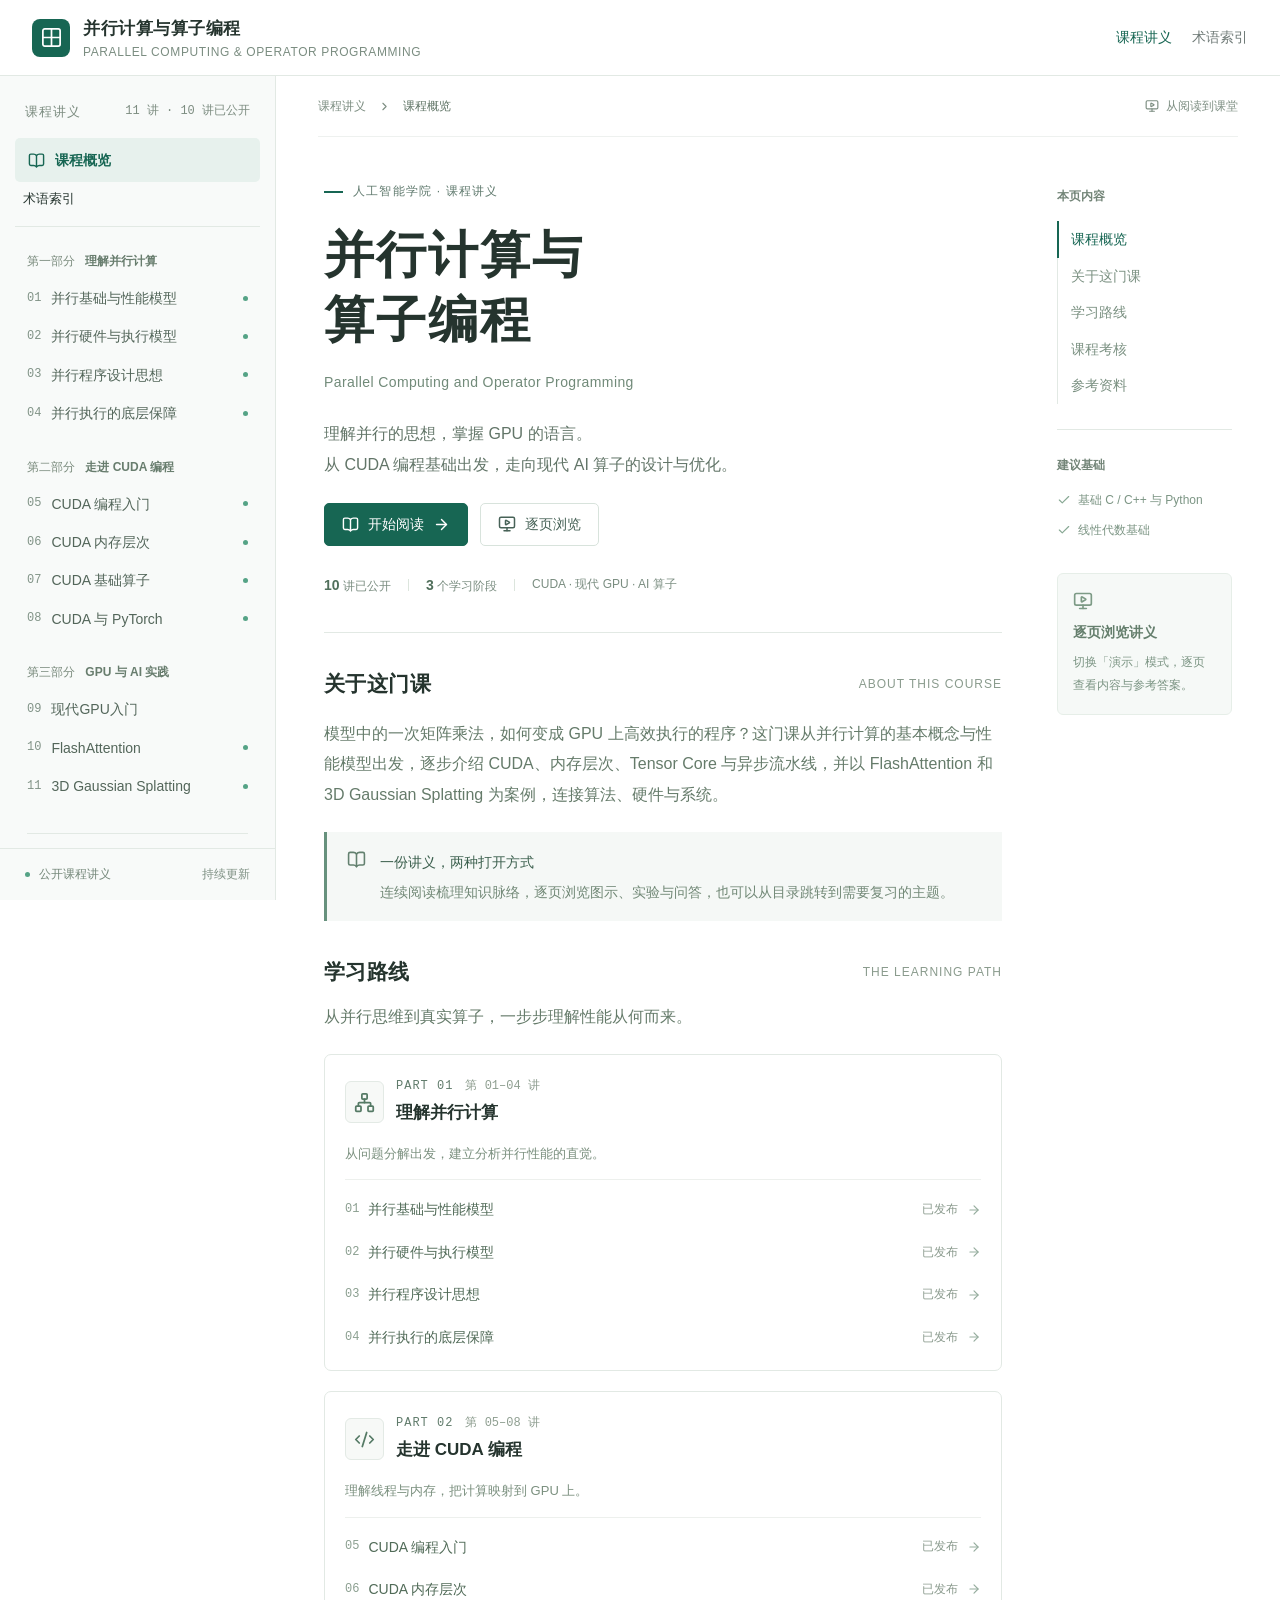
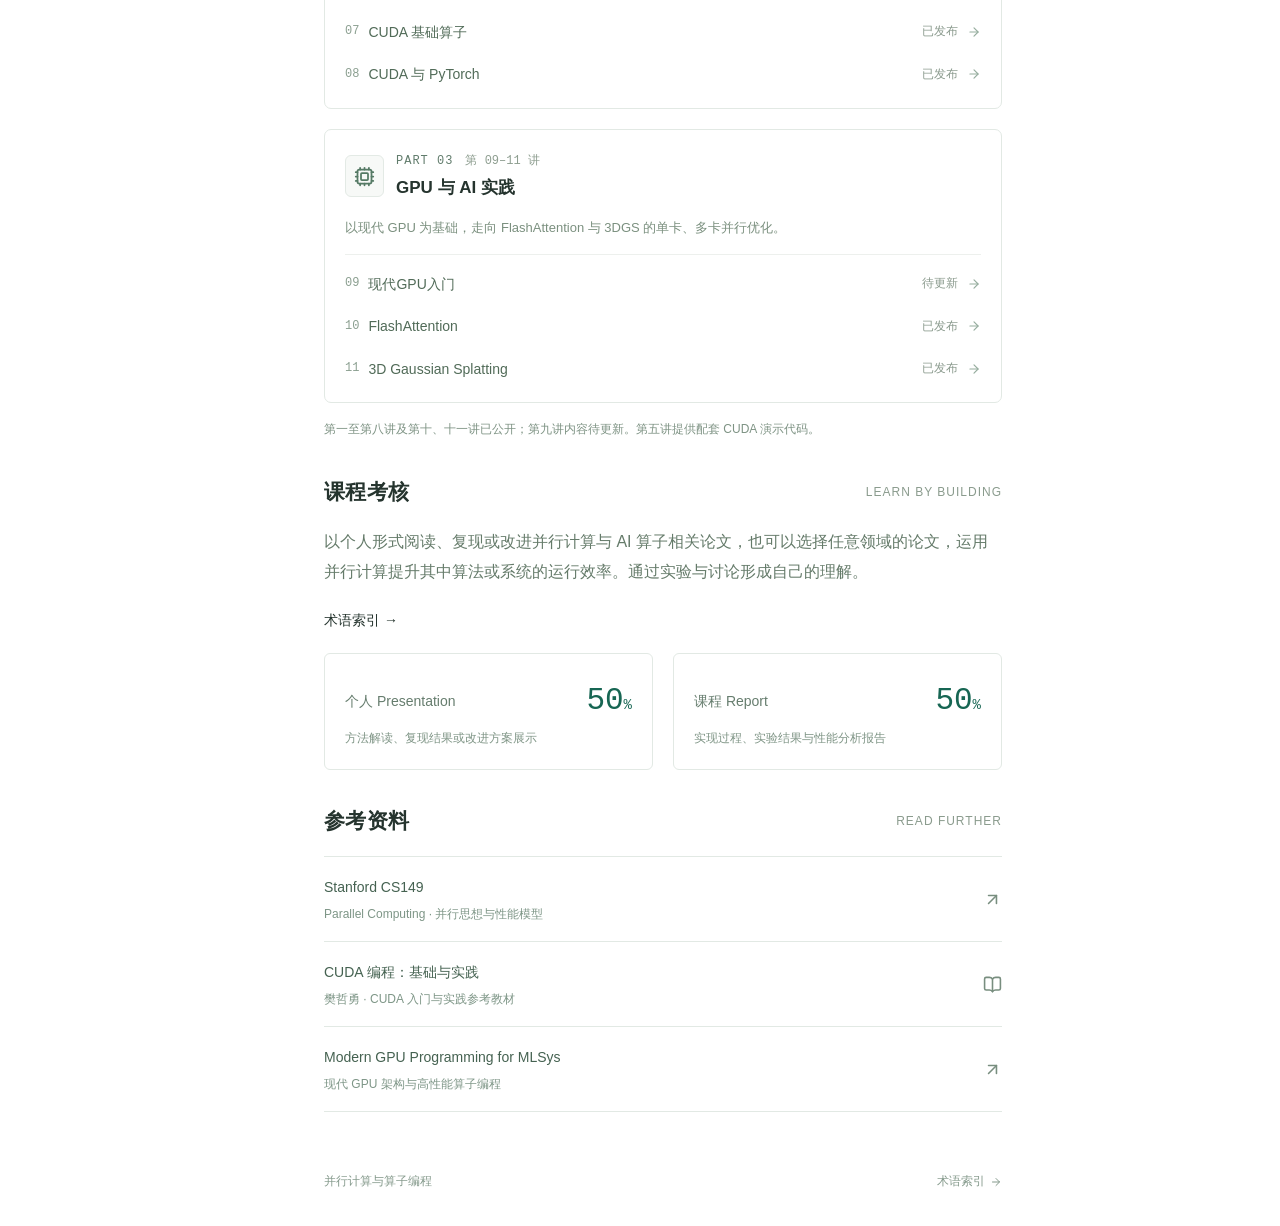
==== commit c0d5119b: "Publish CUDA and PyTorch lecture with vector optimization demo" ====
--- a/site/index.html
+++ b/site/index.html
@@ -1,4 +1,4 @@
 <!doctype html>
-<html lang="zh-CN"><head><meta charset="UTF-8"/><meta name="viewport" content="width=device-width, initial-scale=1.0"/><meta name="course-root" content="./"/><meta name="course-route" content="/"/><meta name="description" content="并行计算与算子编程课程讲义。阅读第一讲与第二讲：并行计算、性能模型、CPU/GPU硬件与执行模型。"/><title>课程概览 · 并行计算与算子编程</title><link rel="icon" type="image/svg+xml" href="./favicon.svg"/>  <script type="module" crossorigin src="./assets/index-CeAA0ig9.js"></script>
-  <link rel="stylesheet" crossorigin href="./assets/index-DDENngQ8.css">
-</head><body><div id="root"><div data-slot="sidebar-wrapper" style="--sidebar-width:276px;--sidebar-width-icon:3rem" class="group/sidebar-wrapper flex min-h-svh w-full has-data-[variant=inset]:bg-sidebar course-app"><a class="skip-link" href="#main-content">跳转至正文</a><header class="site-header"><a href="./" class="brand"><span class="brand-mark"><svg xmlns="http://www.w3.org/2000/svg" width="23" height="23" viewBox="0 0 24 24" fill="none" stroke="currentColor" stroke-width="1.8" stroke-linecap="round" stroke-linejoin="round" class="lucide lucide-grid2x2 lucide-grid-2x2" aria-hidden="true"><path d="M12 3v18"></path><path d="M3 12h18"></path><rect x="3" y="3" width="18" height="18" rx="2"></rect></svg></span><span>并行计算与算子编程<small>PARALLEL COMPUTING &amp; OPERATOR PROGRAMMING</small></span></a><nav class="header-nav" aria-label="网站导航"><a href="./" class="current">课程讲义</a><a href="./glossary/">术语索引</a><span class="institution"><svg xmlns="http://www.w3.org/2000/svg" width="17" height="17" viewBox="0 0 24 24" fill="none" stroke="currentColor" stroke-width="2" stroke-linecap="round" stroke-linejoin="round" class="lucide lucide-graduation-cap" aria-hidden="true"><path d="M21.42 10.922a1 1 0 0 0-.019-1.838L12.83 5.18a2 2 0 0 0-1.66 0L2.6 9.08a1 1 0 0 0 0 1.832l8.57 3.908a2 2 0 0 0 1.66 0z"></path><path d="M22 10v6"></path><path d="M6 12.5V16a6 3 0 0 0 12 0v-3.5"></path></svg>人工智能学院</span></nav></header><div class="group peer hidden text-sidebar-foreground md:block" data-state="expanded" data-collapsible="" data-variant="sidebar" data-side="left" data-slot="sidebar"><div data-slot="sidebar-gap" class="transition-[width] duration-200 ease-linear relative w-(--sidebar-width) bg-transparent group-data-[collapsible=offcanvas]:w-0 group-data-[side=right]:rotate-180 group-data-[collapsible=icon]:w-(--sidebar-width-icon)"></div><div data-slot="sidebar-container" data-side="left" class="fixed inset-y-0 z-10 hidden h-svh w-(--sidebar-width) transition-[left,right,width] duration-200 ease-linear data-[side=left]:left-0 data-[side=left]:group-data-[collapsible=offcanvas]:left-[calc(var(--sidebar-width)*-1)] data-[side=right]:right-0 data-[side=right]:group-data-[collapsible=offcanvas]:right-[calc(var(--sidebar-width)*-1)] md:flex group-data-[collapsible=icon]:w-(--sidebar-width-icon) group-data-[side=left]:border-r group-data-[side=right]:border-l course-sidebar"><div data-sidebar="sidebar" data-slot="sidebar-inner" class="bg-sidebar group-data-[variant=floating]:ring-sidebar-border group-data-[variant=floating]:rounded-lg group-data-[variant=floating]:shadow-sm group-data-[variant=floating]:ring-1 flex size-full flex-col"><div class="sidebar-heading">课程讲义 <span>11 讲 · 9 讲已公开</span></div><div data-slot="sidebar-content" data-sidebar="content" class="no-scrollbar gap-0 flex min-h-0 flex-1 flex-col overflow-auto group-data-[collapsible=icon]:overflow-hidden course-nav"><a href="./" class="overview-link active"><svg xmlns="http://www.w3.org/2000/svg" width="17" height="17" viewBox="0 0 24 24" fill="none" stroke="currentColor" stroke-width="2" stroke-linecap="round" stroke-linejoin="round" class="lucide lucide-book-open" aria-hidden="true"><path d="M12 5v16"></path><path d="M20.001 19A2 2 0 0022 17V5a2 2 0 00-1.999-2L16 3.002A5 5 0 0012 5a5 5 0 00-4-2H4a2 2 0 00-2 2v12a2 2 0 001.999 2H8a5 5 0 014 2 5 5 0 014-2z"></path></svg>课程概览</a><div class="learning-sidebar"><a href="./glossary/">术语索引</a></div><div class="nav-part"><p>第<!-- -->一<!-- -->部分 <span>理解并行计算</span></p><a href="./lectures/01-introduction/" class="lesson-link "><span class="lesson-number">01</span><span>并行基础与性能模型</span><i class="status-dot"></i></a><a href="./lectures/02-execution-models/" class="lesson-link "><span class="lesson-number">02</span><span>并行硬件与执行模型</span><i class="status-dot"></i></a><a href="./lectures/03-parallel-design/" class="lesson-link "><span class="lesson-number">03</span><span>并行程序设计思想</span><i class="status-dot"></i></a><a href="./lectures/04-memory-synchronization/" class="lesson-link "><span class="lesson-number">04</span><span>缓存一致性与同步实现</span><i class="status-dot"></i></a></div><div class="nav-part"><p>第<!-- -->二<!-- -->部分 <span>走进 CUDA 编程</span></p><a href="./lectures/05-cuda-introduction/" class="lesson-link "><span class="lesson-number">05</span><span>CUDA 编程入门</span><i class="status-dot"></i></a><a href="./lectures/06-memory-hierarchy/" class="lesson-link "><span class="lesson-number">06</span><span>CUDA 内存层次</span><i class="status-dot"></i></a><a href="./lectures/07-parallel-primitives/" class="lesson-link "><span class="lesson-number">07</span><span>CUDA基础算子</span><i class="status-dot"></i></a><a href="./lectures/08-dnns-on-gpus/" class="lesson-link "><span class="lesson-number">08</span><span>DNNs on GPUs</span></a></div><div class="nav-part"><p>第<!-- -->三<!-- -->部分 <span>GPU 与 AI 实践</span></p><a href="./lectures/09-modern-architecture/" class="lesson-link "><span class="lesson-number">09</span><span>现代GPU入门</span></a><a href="./lectures/10-flash-attention/" class="lesson-link "><span class="lesson-number">10</span><span>FlashAttention</span><i class="status-dot"></i></a><a href="./lectures/11-gaussian-splatting/" class="lesson-link "><span class="lesson-number">11</span><span>3D Gaussian Splatting</span><i class="status-dot"></i></a></div><a href="./#resources" class="sidebar-resource">参考资料 <svg xmlns="http://www.w3.org/2000/svg" width="15" height="15" viewBox="0 0 24 24" fill="none" stroke="currentColor" stroke-width="2" stroke-linecap="round" stroke-linejoin="round" class="lucide lucide-arrow-up-right" aria-hidden="true"><path d="M7 7h10v10"></path><path d="M7 17 17 7"></path></svg></a></div><div class="sidebar-footer"><span class="status-dot"></span>公开课程讲义 <span>持续更新</span></div></div></div></div><div class="site-body"><div class="breadcrumb"><div><button class="icon-button mobile-menu" aria-label="打开课程目录"><svg xmlns="http://www.w3.org/2000/svg" width="20" height="20" viewBox="0 0 24 24" fill="none" stroke="currentColor" stroke-width="2" stroke-linecap="round" stroke-linejoin="round" class="lucide lucide-menu" aria-hidden="true"><path d="M4 5h16"></path><path d="M4 12h16"></path><path d="M4 19h16"></path></svg></button><a href="./">课程讲义</a><svg xmlns="http://www.w3.org/2000/svg" width="13" height="13" viewBox="0 0 24 24" fill="none" stroke="currentColor" stroke-width="2" stroke-linecap="round" stroke-linejoin="round" class="lucide lucide-chevron-right" aria-hidden="true"><path d="m9 18 6-6-6-6"></path></svg><span>课程概览</span></div><span class="breadcrumb-note"><svg xmlns="http://www.w3.org/2000/svg" width="14" height="14" viewBox="0 0 24 24" fill="none" stroke="currentColor" stroke-width="2" stroke-linecap="round" stroke-linejoin="round" class="lucide lucide-monitor-play" aria-hidden="true"><path d="M15.033 9.44a.647.647 0 0 1 0 1.12l-4.065 2.352a.645.645 0 0 1-.968-.56V7.648a.645.645 0 0 1 .967-.56z"></path><path d="M12 17v4"></path><path d="M8 21h8"></path><rect x="2" y="3" width="20" height="14" rx="2"></rect></svg>从阅读到课堂</span></div><div class="reading-layout"><main id="main-content" class="home-content"><section id="overview" class="course-intro"><div class="eyebrow"><span class="green-rule"></span>人工智能学院 · 课程讲义</div><h1>并行计算与<span>算子编程</span></h1><p class="english-title">Parallel Computing and Operator Programming</p><p class="intro-copy">理解并行的思想，掌握 GPU 的语言。<br/>从 CUDA 编程基础出发，走向现代 AI 算子的设计与优化。</p><div class="intro-actions"><a href="./lectures/01-introduction/" class="button primary"><svg xmlns="http://www.w3.org/2000/svg" width="17" height="17" viewBox="0 0 24 24" fill="none" stroke="currentColor" stroke-width="2" stroke-linecap="round" stroke-linejoin="round" class="lucide lucide-book-open" aria-hidden="true"><path d="M12 5v16"></path><path d="M20.001 19A2 2 0 0022 17V5a2 2 0 00-1.999-2L16 3.002A5 5 0 0012 5a5 5 0 00-4-2H4a2 2 0 00-2 2v12a2 2 0 001.999 2H8a5 5 0 014 2 5 5 0 014-2z"></path></svg>开始阅读<svg xmlns="http://www.w3.org/2000/svg" width="17" height="17" viewBox="0 0 24 24" fill="none" stroke="currentColor" stroke-width="2" stroke-linecap="round" stroke-linejoin="round" class="lucide lucide-arrow-right" aria-hidden="true"><path d="M5 12h14"></path><path d="m12 5 7 7-7 7"></path></svg></a><a href="./lectures/01-introduction/?mode=slides" class="button secondary"><svg xmlns="http://www.w3.org/2000/svg" width="18" height="18" viewBox="0 0 24 24" fill="none" stroke="currentColor" stroke-width="2" stroke-linecap="round" stroke-linejoin="round" class="lucide lucide-monitor-play" aria-hidden="true"><path d="M15.033 9.44a.647.647 0 0 1 0 1.12l-4.065 2.352a.645.645 0 0 1-.968-.56V7.648a.645.645 0 0 1 .967-.56z"></path><path d="M12 17v4"></path><path d="M8 21h8"></path><rect x="2" y="3" width="20" height="14" rx="2"></rect></svg>逐页浏览</a></div><div class="course-metadata"><span><strong>9</strong> 讲已公开</span><i></i><span><strong>3</strong> 个学习阶段</span><i></i><span>CUDA · 现代 GPU · AI 算子</span></div></section><section class="course-section" id="about"><div class="section-title"><h2>关于这门课</h2><span>ABOUT THIS COURSE</span></div><p>模型中的一次矩阵乘法，如何变成 GPU 上高效执行的程序？这门课从并行计算的基本概念与性能模型出发，逐步介绍 CUDA、内存层次、Tensor Core 与异步流水线，并以 FlashAttention 和 3D Gaussian Splatting 为案例，连接算法、硬件与系统。</p><div class="reading-note"><svg xmlns="http://www.w3.org/2000/svg" width="19" height="19" viewBox="0 0 24 24" fill="none" stroke="currentColor" stroke-width="2" stroke-linecap="round" stroke-linejoin="round" class="lucide lucide-book-open" aria-hidden="true"><path d="M12 5v16"></path><path d="M20.001 19A2 2 0 0022 17V5a2 2 0 00-1.999-2L16 3.002A5 5 0 0012 5a5 5 0 00-4-2H4a2 2 0 00-2 2v12a2 2 0 001.999 2H8a5 5 0 014 2 5 5 0 014-2z"></path></svg><div><strong>一份讲义，两种打开方式</strong><p>连续阅读梳理知识脉络，逐页浏览图示、实验与问答，也可以从目录跳转到需要复习的主题。</p></div></div></section><section class="course-section" id="syllabus"><div class="section-title"><h2>学习路线</h2><span>THE LEARNING PATH</span></div><p class="section-description">从并行思维到真实算子，一步步理解性能从何而来。</p><div class="learning-path"><div class="path-part"><div class="path-heading"><span class="part-icon"><svg xmlns="http://www.w3.org/2000/svg" width="21" height="21" viewBox="0 0 24 24" fill="none" stroke="currentColor" stroke-width="2" stroke-linecap="round" stroke-linejoin="round" class="lucide lucide-network" aria-hidden="true"><rect x="16" y="16" width="6" height="6" rx="1"></rect><rect x="2" y="16" width="6" height="6" rx="1"></rect><rect x="9" y="2" width="6" height="6" rx="1"></rect><path d="M5 16v-3a1 1 0 0 1 1-1h12a1 1 0 0 1 1 1v3"></path><path d="M12 12V8"></path></svg></span><div><div class="part-label">PART <!-- -->01<!-- --> <span>第 <!-- -->01–04<!-- --> 讲</span></div><h3>理解并行计算</h3></div></div><p>从问题分解出发，建立分析并行性能的直觉。</p><div class="path-lessons"><a href="./lectures/01-introduction/"><span>01</span><strong>并行基础与性能模型</strong><small>已发布</small><svg xmlns="http://www.w3.org/2000/svg" width="14" height="14" viewBox="0 0 24 24" fill="none" stroke="currentColor" stroke-width="2" stroke-linecap="round" stroke-linejoin="round" class="lucide lucide-arrow-right" aria-hidden="true"><path d="M5 12h14"></path><path d="m12 5 7 7-7 7"></path></svg></a><a href="./lectures/02-execution-models/"><span>02</span><strong>并行硬件与执行模型</strong><small>已发布</small><svg xmlns="http://www.w3.org/2000/svg" width="14" height="14" viewBox="0 0 24 24" fill="none" stroke="currentColor" stroke-width="2" stroke-linecap="round" stroke-linejoin="round" class="lucide lucide-arrow-right" aria-hidden="true"><path d="M5 12h14"></path><path d="m12 5 7 7-7 7"></path></svg></a><a href="./lectures/03-parallel-design/"><span>03</span><strong>并行程序设计思想</strong><small>已发布</small><svg xmlns="http://www.w3.org/2000/svg" width="14" height="14" viewBox="0 0 24 24" fill="none" stroke="currentColor" stroke-width="2" stroke-linecap="round" stroke-linejoin="round" class="lucide lucide-arrow-right" aria-hidden="true"><path d="M5 12h14"></path><path d="m12 5 7 7-7 7"></path></svg></a><a href="./lectures/04-memory-synchronization/"><span>04</span><strong>缓存一致性与同步实现</strong><small>已发布</small><svg xmlns="http://www.w3.org/2000/svg" width="14" height="14" viewBox="0 0 24 24" fill="none" stroke="currentColor" stroke-width="2" stroke-linecap="round" stroke-linejoin="round" class="lucide lucide-arrow-right" aria-hidden="true"><path d="M5 12h14"></path><path d="m12 5 7 7-7 7"></path></svg></a></div></div><div class="path-part"><div class="path-heading"><span class="part-icon"><svg xmlns="http://www.w3.org/2000/svg" width="21" height="21" viewBox="0 0 24 24" fill="none" stroke="currentColor" stroke-width="2" stroke-linecap="round" stroke-linejoin="round" class="lucide lucide-code-xml" aria-hidden="true"><path d="m18 16 4-4-4-4"></path><path d="m6 8-4 4 4 4"></path><path d="m14.5 4-5 16"></path></svg></span><div><div class="part-label">PART <!-- -->02<!-- --> <span>第 <!-- -->05–08<!-- --> 讲</span></div><h3>走进 CUDA 编程</h3></div></div><p>理解线程与内存，把计算映射到 GPU 上。</p><div class="path-lessons"><a href="./lectures/05-cuda-introduction/"><span>05</span><strong>CUDA 编程入门</strong><small>已发布</small><svg xmlns="http://www.w3.org/2000/svg" width="14" height="14" viewBox="0 0 24 24" fill="none" stroke="currentColor" stroke-width="2" stroke-linecap="round" stroke-linejoin="round" class="lucide lucide-arrow-right" aria-hidden="true"><path d="M5 12h14"></path><path d="m12 5 7 7-7 7"></path></svg></a><a href="./lectures/06-memory-hierarchy/"><span>06</span><strong>CUDA 内存层次</strong><small>已发布</small><svg xmlns="http://www.w3.org/2000/svg" width="14" height="14" viewBox="0 0 24 24" fill="none" stroke="currentColor" stroke-width="2" stroke-linecap="round" stroke-linejoin="round" class="lucide lucide-arrow-right" aria-hidden="true"><path d="M5 12h14"></path><path d="m12 5 7 7-7 7"></path></svg></a><a href="./lectures/07-parallel-primitives/"><span>07</span><strong>CUDA基础算子</strong><small>已发布</small><svg xmlns="http://www.w3.org/2000/svg" width="14" height="14" viewBox="0 0 24 24" fill="none" stroke="currentColor" stroke-width="2" stroke-linecap="round" stroke-linejoin="round" class="lucide lucide-arrow-right" aria-hidden="true"><path d="M5 12h14"></path><path d="m12 5 7 7-7 7"></path></svg></a><a href="./lectures/08-dnns-on-gpus/"><span>08</span><strong>DNNs on GPUs</strong><small>待更新</small><svg xmlns="http://www.w3.org/2000/svg" width="14" height="14" viewBox="0 0 24 24" fill="none" stroke="currentColor" stroke-width="2" stroke-linecap="round" stroke-linejoin="round" class="lucide lucide-arrow-right" aria-hidden="true"><path d="M5 12h14"></path><path d="m12 5 7 7-7 7"></path></svg></a></div></div><div class="path-part"><div class="path-heading"><span class="part-icon"><svg xmlns="http://www.w3.org/2000/svg" width="21" height="21" viewBox="0 0 24 24" fill="none" stroke="currentColor" stroke-width="2" stroke-linecap="round" stroke-linejoin="round" class="lucide lucide-cpu" aria-hidden="true"><path d="M12 20v2"></path><path d="M12 2v2"></path><path d="M17 20v2"></path><path d="M17 2v2"></path><path d="M2 12h2"></path><path d="M2 17h2"></path><path d="M2 7h2"></path><path d="M20 12h2"></path><path d="M20 17h2"></path><path d="M20 7h2"></path><path d="M7 20v2"></path><path d="M7 2v2"></path><rect x="4" y="4" width="16" height="16" rx="2"></rect><rect x="8" y="8" width="8" height="8" rx="1"></rect></svg></span><div><div class="part-label">PART <!-- -->03<!-- --> <span>第 <!-- -->09–11<!-- --> 讲</span></div><h3>GPU 与 AI 实践</h3></div></div><p>以现代 GPU 为基础，走向 FlashAttention 与 3DGS 的单卡、多卡并行优化。</p><div class="path-lessons"><a href="./lectures/09-modern-architecture/"><span>09</span><strong>现代GPU入门</strong><small>待更新</small><svg xmlns="http://www.w3.org/2000/svg" width="14" height="14" viewBox="0 0 24 24" fill="none" stroke="currentColor" stroke-width="2" stroke-linecap="round" stroke-linejoin="round" class="lucide lucide-arrow-right" aria-hidden="true"><path d="M5 12h14"></path><path d="m12 5 7 7-7 7"></path></svg></a><a href="./lectures/10-flash-attention/"><span>10</span><strong>FlashAttention</strong><small>已发布</small><svg xmlns="http://www.w3.org/2000/svg" width="14" height="14" viewBox="0 0 24 24" fill="none" stroke="currentColor" stroke-width="2" stroke-linecap="round" stroke-linejoin="round" class="lucide lucide-arrow-right" aria-hidden="true"><path d="M5 12h14"></path><path d="m12 5 7 7-7 7"></path></svg></a><a href="./lectures/11-gaussian-splatting/"><span>11</span><strong>3D Gaussian Splatting</strong><small>已发布</small><svg xmlns="http://www.w3.org/2000/svg" width="14" height="14" viewBox="0 0 24 24" fill="none" stroke="currentColor" stroke-width="2" stroke-linecap="round" stroke-linejoin="round" class="lucide lucide-arrow-right" aria-hidden="true"><path d="M5 12h14"></path><path d="m12 5 7 7-7 7"></path></svg></a></div></div></div><p class="quiet-note">第一至第七讲及第十、十一讲已公开；第八、九讲内容待更新。第五讲提供配套 CUDA 演示代码。</p></section><section class="course-section" id="assessment"><div class="section-title"><h2>课程考核</h2><span>LEARN BY BUILDING</span></div><p>以个人形式阅读、复现或改进并行计算与 AI 算子相关论文，也可以选择任意领域的论文，运用并行计算提升其中算法或系统的运行效率。通过实验与讨论形成自己的理解。</p><div class="learning-links"><a href="./glossary/">术语索引 →</a></div><div class="assessment-grid"><div><span>个人 Presentation</span><strong>50<span>%</span></strong><p>方法解读、复现结果或改进方案展示</p></div><div><span>课程 Report</span><strong>50<span>%</span></strong><p>实现过程、实验结果与性能分析报告</p></div></div></section><section class="course-section" id="resources"><div class="section-title"><h2>参考资料</h2><span>READ FURTHER</span></div><div class="resource-list"><a href="https://gfxcourses.stanford.edu/cs149/fall25" target="_blank" rel="noreferrer"><span><strong>Stanford CS149</strong><small>Parallel Computing · 并行思想与性能模型</small></span><svg xmlns="http://www.w3.org/2000/svg" width="19" height="19" viewBox="0 0 24 24" fill="none" stroke="currentColor" stroke-width="2" stroke-linecap="round" stroke-linejoin="round" class="lucide lucide-arrow-up-right" aria-hidden="true"><path d="M7 7h10v10"></path><path d="M7 17 17 7"></path></svg></a><div><span><strong>CUDA 编程：基础与实践</strong><small>樊哲勇 · CUDA 入门与实践参考教材</small></span><svg xmlns="http://www.w3.org/2000/svg" width="19" height="19" viewBox="0 0 24 24" fill="none" stroke="currentColor" stroke-width="2" stroke-linecap="round" stroke-linejoin="round" class="lucide lucide-book-open" aria-hidden="true"><path d="M12 5v16"></path><path d="M20.001 19A2 2 0 0022 17V5a2 2 0 00-1.999-2L16 3.002A5 5 0 0012 5a5 5 0 00-4-2H4a2 2 0 00-2 2v12a2 2 0 001.999 2H8a5 5 0 014 2 5 5 0 014-2z"></path></svg></div><a href="https://mlc.ai/modern-gpu-programming-for-mlsys/zh/" target="_blank" rel="noreferrer"><span><strong>Modern GPU Programming for MLSys</strong><small>现代 GPU 架构与高性能算子编程</small></span><svg xmlns="http://www.w3.org/2000/svg" width="19" height="19" viewBox="0 0 24 24" fill="none" stroke="currentColor" stroke-width="2" stroke-linecap="round" stroke-linejoin="round" class="lucide lucide-arrow-up-right" aria-hidden="true"><path d="M7 7h10v10"></path><path d="M7 17 17 7"></path></svg></a></div></section><footer class="page-footer"><span>并行计算与算子编程</span><a href="./glossary/">术语索引 <svg xmlns="http://www.w3.org/2000/svg" width="12" height="12" viewBox="0 0 24 24" fill="none" stroke="currentColor" stroke-width="2" stroke-linecap="round" stroke-linejoin="round" class="lucide lucide-arrow-right" aria-hidden="true"><path d="M5 12h14"></path><path d="m12 5 7 7-7 7"></path></svg></a></footer></main><aside class="page-toc"><p>本页内容</p><a class="selected" href="#overview">课程概览</a><a href="#about">关于这门课</a><a href="#syllabus">学习路线</a><a href="#assessment">课程考核</a><a href="#resources">参考资料</a><div class="toc-divider"></div><p>建议基础</p><span class="prerequisite"><svg xmlns="http://www.w3.org/2000/svg" width="14" height="14" viewBox="0 0 24 24" fill="none" stroke="currentColor" stroke-width="2" stroke-linecap="round" stroke-linejoin="round" class="lucide lucide-check" aria-hidden="true"><path d="M20 6 9 17l-5-5"></path></svg>基础 C / C++ 与 Python</span><span class="prerequisite"><svg xmlns="http://www.w3.org/2000/svg" width="14" height="14" viewBox="0 0 24 24" fill="none" stroke="currentColor" stroke-width="2" stroke-linecap="round" stroke-linejoin="round" class="lucide lucide-check" aria-hidden="true"><path d="M20 6 9 17l-5-5"></path></svg>线性代数基础</span><div class="toc-tip"><svg xmlns="http://www.w3.org/2000/svg" width="20" height="20" viewBox="0 0 24 24" fill="none" stroke="currentColor" stroke-width="2" stroke-linecap="round" stroke-linejoin="round" class="lucide lucide-monitor-play" aria-hidden="true"><path d="M15.033 9.44a.647.647 0 0 1 0 1.12l-4.065 2.352a.645.645 0 0 1-.968-.56V7.648a.645.645 0 0 1 .967-.56z"></path><path d="M12 17v4"></path><path d="M8 21h8"></path><rect x="2" y="3" width="20" height="14" rx="2"></rect></svg><strong>逐页浏览讲义</strong><span>切换「演示」模式，逐页查看内容与参考答案。</span></div></aside></div></div></div></div></body></html>
+<html lang="zh-CN"><head><meta charset="UTF-8"/><meta name="viewport" content="width=device-width, initial-scale=1.0"/><meta name="course-root" content="./"/><meta name="course-route" content="/"/><meta name="description" content="并行计算与算子编程课程讲义。阅读第一讲与第二讲：并行计算、性能模型、CPU/GPU硬件与执行模型。"/><title>课程概览 · 并行计算与算子编程</title><link rel="icon" type="image/svg+xml" href="./favicon.svg"/>  <script type="module" crossorigin src="./assets/index-EEshs8gu.js"></script>
+  <link rel="stylesheet" crossorigin href="./assets/index-CkqoKPEq.css">
+</head><body><div id="root"><div data-slot="sidebar-wrapper" style="--sidebar-width:276px;--sidebar-width-icon:3rem" class="group/sidebar-wrapper flex min-h-svh w-full has-data-[variant=inset]:bg-sidebar course-app"><a class="skip-link" href="#main-content">跳转至正文</a><header class="site-header"><a href="./" class="brand"><span class="brand-mark"><svg xmlns="http://www.w3.org/2000/svg" width="23" height="23" viewBox="0 0 24 24" fill="none" stroke="currentColor" stroke-width="1.8" stroke-linecap="round" stroke-linejoin="round" class="lucide lucide-grid2x2 lucide-grid-2x2" aria-hidden="true"><path d="M12 3v18"></path><path d="M3 12h18"></path><rect x="3" y="3" width="18" height="18" rx="2"></rect></svg></span><span>并行计算与算子编程<small>PARALLEL COMPUTING &amp; OPERATOR PROGRAMMING</small></span></a><nav class="header-nav" aria-label="网站导航"><a href="./" class="current">课程讲义</a><a href="./glossary/">术语索引</a><span class="institution"><svg xmlns="http://www.w3.org/2000/svg" width="17" height="17" viewBox="0 0 24 24" fill="none" stroke="currentColor" stroke-width="2" stroke-linecap="round" stroke-linejoin="round" class="lucide lucide-graduation-cap" aria-hidden="true"><path d="M21.42 10.922a1 1 0 0 0-.019-1.838L12.83 5.18a2 2 0 0 0-1.66 0L2.6 9.08a1 1 0 0 0 0 1.832l8.57 3.908a2 2 0 0 0 1.66 0z"></path><path d="M22 10v6"></path><path d="M6 12.5V16a6 3 0 0 0 12 0v-3.5"></path></svg>人工智能学院</span></nav></header><div class="group peer hidden text-sidebar-foreground md:block" data-state="expanded" data-collapsible="" data-variant="sidebar" data-side="left" data-slot="sidebar"><div data-slot="sidebar-gap" class="transition-[width] duration-200 ease-linear relative w-(--sidebar-width) bg-transparent group-data-[collapsible=offcanvas]:w-0 group-data-[side=right]:rotate-180 group-data-[collapsible=icon]:w-(--sidebar-width-icon)"></div><div data-slot="sidebar-container" data-side="left" class="fixed inset-y-0 z-10 hidden h-svh w-(--sidebar-width) transition-[left,right,width] duration-200 ease-linear data-[side=left]:left-0 data-[side=left]:group-data-[collapsible=offcanvas]:left-[calc(var(--sidebar-width)*-1)] data-[side=right]:right-0 data-[side=right]:group-data-[collapsible=offcanvas]:right-[calc(var(--sidebar-width)*-1)] md:flex group-data-[collapsible=icon]:w-(--sidebar-width-icon) group-data-[side=left]:border-r group-data-[side=right]:border-l course-sidebar"><div data-sidebar="sidebar" data-slot="sidebar-inner" class="bg-sidebar group-data-[variant=floating]:ring-sidebar-border group-data-[variant=floating]:rounded-lg group-data-[variant=floating]:shadow-sm group-data-[variant=floating]:ring-1 flex size-full flex-col"><div class="sidebar-heading">课程讲义 <span>11 讲 · 10 讲已公开</span></div><div data-slot="sidebar-content" data-sidebar="content" class="no-scrollbar gap-0 flex min-h-0 flex-1 flex-col overflow-auto group-data-[collapsible=icon]:overflow-hidden course-nav"><a href="./" class="overview-link active"><svg xmlns="http://www.w3.org/2000/svg" width="17" height="17" viewBox="0 0 24 24" fill="none" stroke="currentColor" stroke-width="2" stroke-linecap="round" stroke-linejoin="round" class="lucide lucide-book-open" aria-hidden="true"><path d="M12 5v16"></path><path d="M20.001 19A2 2 0 0022 17V5a2 2 0 00-1.999-2L16 3.002A5 5 0 0012 5a5 5 0 00-4-2H4a2 2 0 00-2 2v12a2 2 0 001.999 2H8a5 5 0 014 2 5 5 0 014-2z"></path></svg>课程概览</a><div class="learning-sidebar"><a href="./glossary/">术语索引</a></div><div class="nav-part"><p>第<!-- -->一<!-- -->部分 <span>理解并行计算</span></p><a href="./lectures/01-introduction/" class="lesson-link "><span class="lesson-number">01</span><span>并行基础与性能模型</span><i class="status-dot"></i></a><a href="./lectures/02-execution-models/" class="lesson-link "><span class="lesson-number">02</span><span>并行硬件与执行模型</span><i class="status-dot"></i></a><a href="./lectures/03-parallel-design/" class="lesson-link "><span class="lesson-number">03</span><span>并行程序设计思想</span><i class="status-dot"></i></a><a href="./lectures/04-memory-synchronization/" class="lesson-link "><span class="lesson-number">04</span><span>并行执行的底层保障</span><i class="status-dot"></i></a></div><div class="nav-part"><p>第<!-- -->二<!-- -->部分 <span>走进 CUDA 编程</span></p><a href="./lectures/05-cuda-introduction/" class="lesson-link "><span class="lesson-number">05</span><span>CUDA 编程入门</span><i class="status-dot"></i></a><a href="./lectures/06-memory-hierarchy/" class="lesson-link "><span class="lesson-number">06</span><span>CUDA 内存层次</span><i class="status-dot"></i></a><a href="./lectures/07-parallel-primitives/" class="lesson-link "><span class="lesson-number">07</span><span>CUDA 基础算子</span><i class="status-dot"></i></a><a href="./lectures/08-dnns-on-gpus/" class="lesson-link "><span class="lesson-number">08</span><span>CUDA 与 PyTorch</span><i class="status-dot"></i></a></div><div class="nav-part"><p>第<!-- -->三<!-- -->部分 <span>GPU 与 AI 实践</span></p><a href="./lectures/09-modern-architecture/" class="lesson-link "><span class="lesson-number">09</span><span>现代GPU入门</span></a><a href="./lectures/10-flash-attention/" class="lesson-link "><span class="lesson-number">10</span><span>FlashAttention</span><i class="status-dot"></i></a><a href="./lectures/11-gaussian-splatting/" class="lesson-link "><span class="lesson-number">11</span><span>3D Gaussian Splatting</span><i class="status-dot"></i></a></div><a href="./#resources" class="sidebar-resource">参考资料 <svg xmlns="http://www.w3.org/2000/svg" width="15" height="15" viewBox="0 0 24 24" fill="none" stroke="currentColor" stroke-width="2" stroke-linecap="round" stroke-linejoin="round" class="lucide lucide-arrow-up-right" aria-hidden="true"><path d="M7 7h10v10"></path><path d="M7 17 17 7"></path></svg></a></div><div class="sidebar-footer"><span class="status-dot"></span>公开课程讲义 <span>持续更新</span></div></div></div></div><div class="site-body"><div class="breadcrumb"><div><button class="icon-button mobile-menu" aria-label="打开课程目录"><svg xmlns="http://www.w3.org/2000/svg" width="20" height="20" viewBox="0 0 24 24" fill="none" stroke="currentColor" stroke-width="2" stroke-linecap="round" stroke-linejoin="round" class="lucide lucide-menu" aria-hidden="true"><path d="M4 5h16"></path><path d="M4 12h16"></path><path d="M4 19h16"></path></svg></button><a href="./">课程讲义</a><svg xmlns="http://www.w3.org/2000/svg" width="13" height="13" viewBox="0 0 24 24" fill="none" stroke="currentColor" stroke-width="2" stroke-linecap="round" stroke-linejoin="round" class="lucide lucide-chevron-right" aria-hidden="true"><path d="m9 18 6-6-6-6"></path></svg><span>课程概览</span></div><span class="breadcrumb-note"><svg xmlns="http://www.w3.org/2000/svg" width="14" height="14" viewBox="0 0 24 24" fill="none" stroke="currentColor" stroke-width="2" stroke-linecap="round" stroke-linejoin="round" class="lucide lucide-monitor-play" aria-hidden="true"><path d="M15.033 9.44a.647.647 0 0 1 0 1.12l-4.065 2.352a.645.645 0 0 1-.968-.56V7.648a.645.645 0 0 1 .967-.56z"></path><path d="M12 17v4"></path><path d="M8 21h8"></path><rect x="2" y="3" width="20" height="14" rx="2"></rect></svg>从阅读到课堂</span></div><div class="reading-layout"><main id="main-content" class="home-content"><section id="overview" class="course-intro"><div class="eyebrow"><span class="green-rule"></span>人工智能学院 · 课程讲义</div><h1>并行计算与<span>算子编程</span></h1><p class="english-title">Parallel Computing and Operator Programming</p><p class="intro-copy">理解并行的思想，掌握 GPU 的语言。<br/>从 CUDA 编程基础出发，走向现代 AI 算子的设计与优化。</p><div class="intro-actions"><a href="./lectures/01-introduction/" class="button primary"><svg xmlns="http://www.w3.org/2000/svg" width="17" height="17" viewBox="0 0 24 24" fill="none" stroke="currentColor" stroke-width="2" stroke-linecap="round" stroke-linejoin="round" class="lucide lucide-book-open" aria-hidden="true"><path d="M12 5v16"></path><path d="M20.001 19A2 2 0 0022 17V5a2 2 0 00-1.999-2L16 3.002A5 5 0 0012 5a5 5 0 00-4-2H4a2 2 0 00-2 2v12a2 2 0 001.999 2H8a5 5 0 014 2 5 5 0 014-2z"></path></svg>开始阅读<svg xmlns="http://www.w3.org/2000/svg" width="17" height="17" viewBox="0 0 24 24" fill="none" stroke="currentColor" stroke-width="2" stroke-linecap="round" stroke-linejoin="round" class="lucide lucide-arrow-right" aria-hidden="true"><path d="M5 12h14"></path><path d="m12 5 7 7-7 7"></path></svg></a><a href="./lectures/01-introduction/?mode=slides" class="button secondary"><svg xmlns="http://www.w3.org/2000/svg" width="18" height="18" viewBox="0 0 24 24" fill="none" stroke="currentColor" stroke-width="2" stroke-linecap="round" stroke-linejoin="round" class="lucide lucide-monitor-play" aria-hidden="true"><path d="M15.033 9.44a.647.647 0 0 1 0 1.12l-4.065 2.352a.645.645 0 0 1-.968-.56V7.648a.645.645 0 0 1 .967-.56z"></path><path d="M12 17v4"></path><path d="M8 21h8"></path><rect x="2" y="3" width="20" height="14" rx="2"></rect></svg>逐页浏览</a></div><div class="course-metadata"><span><strong>10</strong> 讲已公开</span><i></i><span><strong>3</strong> 个学习阶段</span><i></i><span>CUDA · 现代 GPU · AI 算子</span></div></section><section class="course-section" id="about"><div class="section-title"><h2>关于这门课</h2><span>ABOUT THIS COURSE</span></div><p>模型中的一次矩阵乘法，如何变成 GPU 上高效执行的程序？这门课从并行计算的基本概念与性能模型出发，逐步介绍 CUDA、内存层次、Tensor Core 与异步流水线，并以 FlashAttention 和 3D Gaussian Splatting 为案例，连接算法、硬件与系统。</p><div class="reading-note"><svg xmlns="http://www.w3.org/2000/svg" width="19" height="19" viewBox="0 0 24 24" fill="none" stroke="currentColor" stroke-width="2" stroke-linecap="round" stroke-linejoin="round" class="lucide lucide-book-open" aria-hidden="true"><path d="M12 5v16"></path><path d="M20.001 19A2 2 0 0022 17V5a2 2 0 00-1.999-2L16 3.002A5 5 0 0012 5a5 5 0 00-4-2H4a2 2 0 00-2 2v12a2 2 0 001.999 2H8a5 5 0 014 2 5 5 0 014-2z"></path></svg><div><strong>一份讲义，两种打开方式</strong><p>连续阅读梳理知识脉络，逐页浏览图示、实验与问答，也可以从目录跳转到需要复习的主题。</p></div></div></section><section class="course-section" id="syllabus"><div class="section-title"><h2>学习路线</h2><span>THE LEARNING PATH</span></div><p class="section-description">从并行思维到真实算子，一步步理解性能从何而来。</p><div class="learning-path"><div class="path-part"><div class="path-heading"><span class="part-icon"><svg xmlns="http://www.w3.org/2000/svg" width="21" height="21" viewBox="0 0 24 24" fill="none" stroke="currentColor" stroke-width="2" stroke-linecap="round" stroke-linejoin="round" class="lucide lucide-network" aria-hidden="true"><rect x="16" y="16" width="6" height="6" rx="1"></rect><rect x="2" y="16" width="6" height="6" rx="1"></rect><rect x="9" y="2" width="6" height="6" rx="1"></rect><path d="M5 16v-3a1 1 0 0 1 1-1h12a1 1 0 0 1 1 1v3"></path><path d="M12 12V8"></path></svg></span><div><div class="part-label">PART <!-- -->01<!-- --> <span>第 <!-- -->01–04<!-- --> 讲</span></div><h3>理解并行计算</h3></div></div><p>从问题分解出发，建立分析并行性能的直觉。</p><div class="path-lessons"><a href="./lectures/01-introduction/"><span>01</span><strong>并行基础与性能模型</strong><small>已发布</small><svg xmlns="http://www.w3.org/2000/svg" width="14" height="14" viewBox="0 0 24 24" fill="none" stroke="currentColor" stroke-width="2" stroke-linecap="round" stroke-linejoin="round" class="lucide lucide-arrow-right" aria-hidden="true"><path d="M5 12h14"></path><path d="m12 5 7 7-7 7"></path></svg></a><a href="./lectures/02-execution-models/"><span>02</span><strong>并行硬件与执行模型</strong><small>已发布</small><svg xmlns="http://www.w3.org/2000/svg" width="14" height="14" viewBox="0 0 24 24" fill="none" stroke="currentColor" stroke-width="2" stroke-linecap="round" stroke-linejoin="round" class="lucide lucide-arrow-right" aria-hidden="true"><path d="M5 12h14"></path><path d="m12 5 7 7-7 7"></path></svg></a><a href="./lectures/03-parallel-design/"><span>03</span><strong>并行程序设计思想</strong><small>已发布</small><svg xmlns="http://www.w3.org/2000/svg" width="14" height="14" viewBox="0 0 24 24" fill="none" stroke="currentColor" stroke-width="2" stroke-linecap="round" stroke-linejoin="round" class="lucide lucide-arrow-right" aria-hidden="true"><path d="M5 12h14"></path><path d="m12 5 7 7-7 7"></path></svg></a><a href="./lectures/04-memory-synchronization/"><span>04</span><strong>并行执行的底层保障</strong><small>已发布</small><svg xmlns="http://www.w3.org/2000/svg" width="14" height="14" viewBox="0 0 24 24" fill="none" stroke="currentColor" stroke-width="2" stroke-linecap="round" stroke-linejoin="round" class="lucide lucide-arrow-right" aria-hidden="true"><path d="M5 12h14"></path><path d="m12 5 7 7-7 7"></path></svg></a></div></div><div class="path-part"><div class="path-heading"><span class="part-icon"><svg xmlns="http://www.w3.org/2000/svg" width="21" height="21" viewBox="0 0 24 24" fill="none" stroke="currentColor" stroke-width="2" stroke-linecap="round" stroke-linejoin="round" class="lucide lucide-code-xml" aria-hidden="true"><path d="m18 16 4-4-4-4"></path><path d="m6 8-4 4 4 4"></path><path d="m14.5 4-5 16"></path></svg></span><div><div class="part-label">PART <!-- -->02<!-- --> <span>第 <!-- -->05–08<!-- --> 讲</span></div><h3>走进 CUDA 编程</h3></div></div><p>理解线程与内存，把计算映射到 GPU 上。</p><div class="path-lessons"><a href="./lectures/05-cuda-introduction/"><span>05</span><strong>CUDA 编程入门</strong><small>已发布</small><svg xmlns="http://www.w3.org/2000/svg" width="14" height="14" viewBox="0 0 24 24" fill="none" stroke="currentColor" stroke-width="2" stroke-linecap="round" stroke-linejoin="round" class="lucide lucide-arrow-right" aria-hidden="true"><path d="M5 12h14"></path><path d="m12 5 7 7-7 7"></path></svg></a><a href="./lectures/06-memory-hierarchy/"><span>06</span><strong>CUDA 内存层次</strong><small>已发布</small><svg xmlns="http://www.w3.org/2000/svg" width="14" height="14" viewBox="0 0 24 24" fill="none" stroke="currentColor" stroke-width="2" stroke-linecap="round" stroke-linejoin="round" class="lucide lucide-arrow-right" aria-hidden="true"><path d="M5 12h14"></path><path d="m12 5 7 7-7 7"></path></svg></a><a href="./lectures/07-parallel-primitives/"><span>07</span><strong>CUDA 基础算子</strong><small>已发布</small><svg xmlns="http://www.w3.org/2000/svg" width="14" height="14" viewBox="0 0 24 24" fill="none" stroke="currentColor" stroke-width="2" stroke-linecap="round" stroke-linejoin="round" class="lucide lucide-arrow-right" aria-hidden="true"><path d="M5 12h14"></path><path d="m12 5 7 7-7 7"></path></svg></a><a href="./lectures/08-dnns-on-gpus/"><span>08</span><strong>CUDA 与 PyTorch</strong><small>已发布</small><svg xmlns="http://www.w3.org/2000/svg" width="14" height="14" viewBox="0 0 24 24" fill="none" stroke="currentColor" stroke-width="2" stroke-linecap="round" stroke-linejoin="round" class="lucide lucide-arrow-right" aria-hidden="true"><path d="M5 12h14"></path><path d="m12 5 7 7-7 7"></path></svg></a></div></div><div class="path-part"><div class="path-heading"><span class="part-icon"><svg xmlns="http://www.w3.org/2000/svg" width="21" height="21" viewBox="0 0 24 24" fill="none" stroke="currentColor" stroke-width="2" stroke-linecap="round" stroke-linejoin="round" class="lucide lucide-cpu" aria-hidden="true"><path d="M12 20v2"></path><path d="M12 2v2"></path><path d="M17 20v2"></path><path d="M17 2v2"></path><path d="M2 12h2"></path><path d="M2 17h2"></path><path d="M2 7h2"></path><path d="M20 12h2"></path><path d="M20 17h2"></path><path d="M20 7h2"></path><path d="M7 20v2"></path><path d="M7 2v2"></path><rect x="4" y="4" width="16" height="16" rx="2"></rect><rect x="8" y="8" width="8" height="8" rx="1"></rect></svg></span><div><div class="part-label">PART <!-- -->03<!-- --> <span>第 <!-- -->09–11<!-- --> 讲</span></div><h3>GPU 与 AI 实践</h3></div></div><p>以现代 GPU 为基础，走向 FlashAttention 与 3DGS 的单卡、多卡并行优化。</p><div class="path-lessons"><a href="./lectures/09-modern-architecture/"><span>09</span><strong>现代GPU入门</strong><small>待更新</small><svg xmlns="http://www.w3.org/2000/svg" width="14" height="14" viewBox="0 0 24 24" fill="none" stroke="currentColor" stroke-width="2" stroke-linecap="round" stroke-linejoin="round" class="lucide lucide-arrow-right" aria-hidden="true"><path d="M5 12h14"></path><path d="m12 5 7 7-7 7"></path></svg></a><a href="./lectures/10-flash-attention/"><span>10</span><strong>FlashAttention</strong><small>已发布</small><svg xmlns="http://www.w3.org/2000/svg" width="14" height="14" viewBox="0 0 24 24" fill="none" stroke="currentColor" stroke-width="2" stroke-linecap="round" stroke-linejoin="round" class="lucide lucide-arrow-right" aria-hidden="true"><path d="M5 12h14"></path><path d="m12 5 7 7-7 7"></path></svg></a><a href="./lectures/11-gaussian-splatting/"><span>11</span><strong>3D Gaussian Splatting</strong><small>已发布</small><svg xmlns="http://www.w3.org/2000/svg" width="14" height="14" viewBox="0 0 24 24" fill="none" stroke="currentColor" stroke-width="2" stroke-linecap="round" stroke-linejoin="round" class="lucide lucide-arrow-right" aria-hidden="true"><path d="M5 12h14"></path><path d="m12 5 7 7-7 7"></path></svg></a></div></div></div><p class="quiet-note">第一至第八讲及第十、十一讲已公开；第九讲内容待更新。第五讲提供配套 CUDA 演示代码。</p></section><section class="course-section" id="assessment"><div class="section-title"><h2>课程考核</h2><span>LEARN BY BUILDING</span></div><p>以个人形式阅读、复现或改进并行计算与 AI 算子相关论文，也可以选择任意领域的论文，运用并行计算提升其中算法或系统的运行效率。通过实验与讨论形成自己的理解。</p><div class="learning-links"><a href="./glossary/">术语索引 →</a></div><div class="assessment-grid"><div><span>个人 Presentation</span><strong>50<span>%</span></strong><p>方法解读、复现结果或改进方案展示</p></div><div><span>课程 Report</span><strong>50<span>%</span></strong><p>实现过程、实验结果与性能分析报告</p></div></div></section><section class="course-section" id="resources"><div class="section-title"><h2>参考资料</h2><span>READ FURTHER</span></div><div class="resource-list"><a href="https://gfxcourses.stanford.edu/cs149/fall25" target="_blank" rel="noreferrer"><span><strong>Stanford CS149</strong><small>Parallel Computing · 并行思想与性能模型</small></span><svg xmlns="http://www.w3.org/2000/svg" width="19" height="19" viewBox="0 0 24 24" fill="none" stroke="currentColor" stroke-width="2" stroke-linecap="round" stroke-linejoin="round" class="lucide lucide-arrow-up-right" aria-hidden="true"><path d="M7 7h10v10"></path><path d="M7 17 17 7"></path></svg></a><div><span><strong>CUDA 编程：基础与实践</strong><small>樊哲勇 · CUDA 入门与实践参考教材</small></span><svg xmlns="http://www.w3.org/2000/svg" width="19" height="19" viewBox="0 0 24 24" fill="none" stroke="currentColor" stroke-width="2" stroke-linecap="round" stroke-linejoin="round" class="lucide lucide-book-open" aria-hidden="true"><path d="M12 5v16"></path><path d="M20.001 19A2 2 0 0022 17V5a2 2 0 00-1.999-2L16 3.002A5 5 0 0012 5a5 5 0 00-4-2H4a2 2 0 00-2 2v12a2 2 0 001.999 2H8a5 5 0 014 2 5 5 0 014-2z"></path></svg></div><a href="https://mlc.ai/modern-gpu-programming-for-mlsys/zh/" target="_blank" rel="noreferrer"><span><strong>Modern GPU Programming for MLSys</strong><small>现代 GPU 架构与高性能算子编程</small></span><svg xmlns="http://www.w3.org/2000/svg" width="19" height="19" viewBox="0 0 24 24" fill="none" stroke="currentColor" stroke-width="2" stroke-linecap="round" stroke-linejoin="round" class="lucide lucide-arrow-up-right" aria-hidden="true"><path d="M7 7h10v10"></path><path d="M7 17 17 7"></path></svg></a></div></section><footer class="page-footer"><span>并行计算与算子编程</span><a href="./glossary/">术语索引 <svg xmlns="http://www.w3.org/2000/svg" width="12" height="12" viewBox="0 0 24 24" fill="none" stroke="currentColor" stroke-width="2" stroke-linecap="round" stroke-linejoin="round" class="lucide lucide-arrow-right" aria-hidden="true"><path d="M5 12h14"></path><path d="m12 5 7 7-7 7"></path></svg></a></footer></main><aside class="page-toc"><p>本页内容</p><a class="selected" href="#overview">课程概览</a><a href="#about">关于这门课</a><a href="#syllabus">学习路线</a><a href="#assessment">课程考核</a><a href="#resources">参考资料</a><div class="toc-divider"></div><p>建议基础</p><span class="prerequisite"><svg xmlns="http://www.w3.org/2000/svg" width="14" height="14" viewBox="0 0 24 24" fill="none" stroke="currentColor" stroke-width="2" stroke-linecap="round" stroke-linejoin="round" class="lucide lucide-check" aria-hidden="true"><path d="M20 6 9 17l-5-5"></path></svg>基础 C / C++ 与 Python</span><span class="prerequisite"><svg xmlns="http://www.w3.org/2000/svg" width="14" height="14" viewBox="0 0 24 24" fill="none" stroke="currentColor" stroke-width="2" stroke-linecap="round" stroke-linejoin="round" class="lucide lucide-check" aria-hidden="true"><path d="M20 6 9 17l-5-5"></path></svg>线性代数基础</span><div class="toc-tip"><svg xmlns="http://www.w3.org/2000/svg" width="20" height="20" viewBox="0 0 24 24" fill="none" stroke="currentColor" stroke-width="2" stroke-linecap="round" stroke-linejoin="round" class="lucide lucide-monitor-play" aria-hidden="true"><path d="M15.033 9.44a.647.647 0 0 1 0 1.12l-4.065 2.352a.645.645 0 0 1-.968-.56V7.648a.645.645 0 0 1 .967-.56z"></path><path d="M12 17v4"></path><path d="M8 21h8"></path><rect x="2" y="3" width="20" height="14" rx="2"></rect></svg><strong>逐页浏览讲义</strong><span>切换「演示」模式，逐页查看内容与参考答案。</span></div></aside></div></div></div></div></body></html>
--- a/site/assets/index-CkqoKPEq.css
+++ b/site/assets/index-CkqoKPEq.css
@@ -0,0 +1 @@
+@font-face{font-display:block;font-family:KaTeX_AMS;font-style:normal;font-weight:400;src:url(./KaTeX_AMS-Regular-BQhdFMY1.woff2)format("woff2"),url(./KaTeX_AMS-Regular-DMm9YOAa.woff)format("woff"),url(./KaTeX_AMS-Regular-DRggAlZN.ttf)format("truetype")}@font-face{font-display:block;font-family:KaTeX_Caligraphic;font-style:normal;font-weight:700;src:url(./KaTeX_Caligraphic-Bold-Dq_IR9rO.woff2)format("woff2"),url(./KaTeX_Caligraphic-Bold-BEiXGLvX.woff)format("woff"),url(./KaTeX_Caligraphic-Bold-ATXxdsX0.ttf)format("truetype")}@font-face{font-display:block;font-family:KaTeX_Caligraphic;font-style:normal;font-weight:400;src:url(./KaTeX_Caligraphic-Regular-Di6jR-x-.woff2)format("woff2"),url(./KaTeX_Caligraphic-Regular-CTRA-rTL.woff)format("woff"),url(./KaTeX_Caligraphic-Regular-wX97UBjC.ttf)format("truetype")}@font-face{font-display:block;font-family:KaTeX_Fraktur;font-style:normal;font-weight:700;src:url(./KaTeX_Fraktur-Bold-CL6g_b3V.woff2)format("woff2"),url(./KaTeX_Fraktur-Bold-BsDP51OF.woff)format("woff"),url(./KaTeX_Fraktur-Bold-BdnERNNW.ttf)format("truetype")}@font-face{font-display:block;font-family:KaTeX_Fraktur;font-style:normal;font-weight:400;src:url(./KaTeX_Fraktur-Regular-CTYiF6lA.woff2)format("woff2"),url(./KaTeX_Fraktur-Regular-Dxdc4cR9.woff)format("woff"),url(./KaTeX_Fraktur-Regular-CB_wures.ttf)format("truetype")}@font-face{font-display:block;font-family:KaTeX_Main;font-style:normal;font-weight:700;src:url(./KaTeX_Main-Bold-Cx986IdX.woff2)format("woff2"),url(./KaTeX_Main-Bold-Jm3AIy58.woff)format("woff"),url(./KaTeX_Main-Bold-waoOVXN0.ttf)format("truetype")}@font-face{font-display:block;font-family:KaTeX_Main;font-style:italic;font-weight:700;src:url(./KaTeX_Main-BoldItalic-DxDJ3AOS.woff2)format("woff2"),url(./KaTeX_Main-BoldItalic-SpSLRI95.woff)format("woff"),url(./KaTeX_Main-BoldItalic-DzxPMmG6.ttf)format("truetype")}@font-face{font-display:block;font-family:KaTeX_Main;font-style:italic;font-weight:400;src:url(./KaTeX_Main-Italic-NWA7e6Wa.woff2)format("woff2"),url(./KaTeX_Main-Italic-BMLOBm91.woff)format("woff"),url(./KaTeX_Main-Italic-3WenGoN9.ttf)format("truetype")}@font-face{font-display:block;font-family:KaTeX_Main;font-style:normal;font-weight:400;src:url(./KaTeX_Main-Regular-B22Nviop.woff2)format("woff2"),url(./KaTeX_Main-Regular-Dr94JaBh.woff)format("woff"),url(./KaTeX_Main-Regular-ypZvNtVU.ttf)format("truetype")}@font-face{font-display:block;font-family:KaTeX_Math;font-style:italic;font-weight:700;src:url(./KaTeX_Math-BoldItalic-CZnvNsCZ.woff2)format("woff2"),url(./KaTeX_Math-BoldItalic-iY-2wyZ7.woff)format("woff"),url(./KaTeX_Math-BoldItalic-B3XSjfu4.ttf)format("truetype")}@font-face{font-display:block;font-family:KaTeX_Math;font-style:italic;font-weight:400;src:url(./KaTeX_Math-Italic-t53AETM-.woff2)format("woff2"),url(./KaTeX_Math-Italic-DA0__PXp.woff)format("woff"),url(./KaTeX_Math-Italic-flOr_0UB.ttf)format("truetype")}@font-face{font-display:block;font-family:KaTeX_SansSerif;font-style:normal;font-weight:700;src:url(./KaTeX_SansSerif-Bold-D1sUS0GD.woff2)format("woff2"),url(./KaTeX_SansSerif-Bold-DbIhKOiC.woff)format("woff"),url(./KaTeX_SansSerif-Bold-CFMepnvq.ttf)format("truetype")}@font-face{font-display:block;font-family:KaTeX_SansSerif;font-style:italic;font-weight:400;src:url(./KaTeX_SansSerif-Italic-C3H0VqGB.woff2)format("woff2"),url(./KaTeX_SansSerif-Italic-DN2j7dab.woff)format("woff"),url(./KaTeX_SansSerif-Italic-YYjJ1zSn.ttf)format("truetype")}@font-face{font-display:block;font-family:KaTeX_SansSerif;font-style:normal;font-weight:400;src:url(./KaTeX_SansSerif-Regular-DDBCnlJ7.woff2)format("woff2"),url(./KaTeX_SansSerif-Regular-CS6fqUqJ.woff)format("woff"),url(./KaTeX_SansSerif-Regular-BNo7hRIc.ttf)format("truetype")}@font-face{font-display:block;font-family:KaTeX_Script;font-style:normal;font-weight:400;src:url(./KaTeX_Script-Regular-D3wIWfF6.woff2)format("woff2"),url(./KaTeX_Script-Regular-D5yQViql.woff)format("woff"),url(./KaTeX_Script-Regular-C5JkGWo-.ttf)format("truetype")}@font-face{font-display:block;font-family:KaTeX_Size1;font-style:normal;font-weight:400;src:url(./KaTeX_Size1-Regular-mCD8mA8B.woff2)format("woff2"),url(./KaTeX_Size1-Regular-C195tn64.woff)format("woff"),url(./KaTeX_Size1-Regular-Dbsnue_I.ttf)format("truetype")}@font-face{font-display:block;font-family:KaTeX_Size2;font-style:normal;font-weight:400;src:url(./KaTeX_Size2-Regular-Dy4dx90m.woff2)format("woff2"),url(./KaTeX_Size2-Regular-oD1tc_U0.woff)format("woff"),url(./KaTeX_Size2-Regular-B7gKUWhC.ttf)format("truetype")}@font-face{font-display:block;font-family:KaTeX_Size3;font-style:normal;font-weight:400;src:url([data-uri])format("woff2"),url(./KaTeX_Size3-Regular-CTq5MqoE.woff)format("woff"),url(./KaTeX_Size3-Regular-DgpXs0kz.ttf)format("truetype")}@font-face{font-display:block;font-family:KaTeX_Size4;font-style:normal;font-weight:400;src:url(./KaTeX_Size4-Regular-Dl5lxZxV.woff2)format("woff2"),url(./KaTeX_Size4-Regular-BF-4gkZK.woff)format("woff"),url(./KaTeX_Size4-Regular-DWFBv043.ttf)format("truetype")}@font-face{font-display:block;font-family:KaTeX_Typewriter;font-style:normal;font-weight:400;src:url(./KaTeX_Typewriter-Regular-CO6r4hn1.woff2)format("woff2"),url(./KaTeX_Typewriter-Regular-C0xS9mPB.woff)format("woff"),url(./KaTeX_Typewriter-Regular-D3Ib7_Hf.ttf)format("truetype")}.katex{text-indent:0;text-rendering:auto;font:1.21em/1.2 KaTeX_Main,Times New Roman,serif;position:relative}.katex *{border-color:currentColor;-ms-high-contrast-adjust:none!important}.katex .katex-version:after{content:"0.16.47"}.katex .katex-mathml{clip-path:inset(50%);border:0;width:1px;height:1px;padding:0;position:absolute;overflow:hidden}.katex .katex-html>.newline{display:block}.katex .base{white-space:nowrap;width:min-content;position:relative}.katex .base,.katex .strut{display:inline-block}.katex .textbf{font-weight:700}.katex .textit{font-style:italic}.katex .textrm{font-family:KaTeX_Main}.katex .textsf{font-family:KaTeX_SansSerif}.katex .texttt{font-family:KaTeX_Typewriter}.katex .mathnormal{font-family:KaTeX_Math;font-style:italic}.katex .mathit{font-family:KaTeX_Main;font-style:italic}.katex .mathrm{font-style:normal}.katex .mathbf{font-family:KaTeX_Main;font-weight:700}.katex .boldsymbol{font-family:KaTeX_Math;font-style:italic;font-weight:700}.katex .amsrm,.katex .mathbb,.katex .textbb{font-family:KaTeX_AMS}.katex .mathcal{font-family:KaTeX_Caligraphic}.katex .mathfrak,.katex .textfrak{font-family:KaTeX_Fraktur}.katex .mathboldfrak,.katex .textboldfrak{font-family:KaTeX_Fraktur;font-weight:700}.katex .mathtt{font-family:KaTeX_Typewriter}.katex .mathscr,.katex .textscr{font-family:KaTeX_Script}.katex .mathsf,.katex .textsf{font-family:KaTeX_SansSerif}.katex .mathboldsf,.katex .textboldsf{font-family:KaTeX_SansSerif;font-weight:700}.katex .mathitsf,.katex .mathsfit,.katex .textitsf{font-family:KaTeX_SansSerif;font-style:italic}.katex .mainrm{font-family:KaTeX_Main;font-style:normal}.katex .vlist-t{border-collapse:collapse;table-layout:fixed;display:inline-table}.katex .vlist-r{display:table-row}.katex .vlist{vertical-align:bottom;display:table-cell;position:relative}.katex .vlist>span{height:0;display:block;position:relative}.katex .vlist>span>span{display:inline-block}.katex .vlist>span>.pstrut{width:0;overflow:hidden}.katex .vlist-t2{margin-right:-2px}.katex .vlist-s{vertical-align:bottom;width:2px;min-width:2px;font-size:1px;display:table-cell}.katex .vbox{flex-direction:column;align-items:baseline;display:inline-flex}.katex .hbox{width:100%}.katex .hbox,.katex .thinbox{flex-direction:row;display:inline-flex}.katex .thinbox{width:0;max-width:0}.katex .msupsub{text-align:left}.katex .mfrac>span>span{text-align:center}.katex .mfrac .frac-line{border-bottom-style:solid;width:100%;display:inline-block}.katex .hdashline,.katex .hline,.katex .mfrac .frac-line,.katex .overline .overline-line,.katex .rule,.katex .underline .underline-line{min-height:1px}.katex .mspace{display:inline-block}.katex .smash{line-height:0;display:inline}.katex .clap,.katex .llap,.katex .rlap{width:0;position:relative}.katex .clap>.inner,.katex .llap>.inner,.katex .rlap>.inner{position:absolute}.katex .clap>.fix,.katex .llap>.fix,.katex .rlap>.fix{display:inline-block}.katex .llap>.inner{right:0}.katex .clap>.inner,.katex .rlap>.inner{left:0}.katex .clap>.inner>span{margin-left:-50%;margin-right:50%}.katex .rule{border:0 solid;display:inline-block;position:relative}.katex .hline,.katex .overline .overline-line,.katex .underline .underline-line{border-bottom-style:solid;width:100%;display:inline-block}.katex .hdashline{border-bottom-style:dashed;width:100%;display:inline-block}.katex .sqrt>.root{margin-left:.277778em;margin-right:-.555556em}.katex .fontsize-ensurer.reset-size1.size1,.katex .sizing.reset-size1.size1{font-size:1em}.katex .fontsize-ensurer.reset-size1.size2,.katex .sizing.reset-size1.size2{font-size:1.2em}.katex .fontsize-ensurer.reset-size1.size3,.katex .sizing.reset-size1.size3{font-size:1.4em}.katex .fontsize-ensurer.reset-size1.size4,.katex .sizing.reset-size1.size4{font-size:1.6em}.katex .fontsize-ensurer.reset-size1.size5,.katex .sizing.reset-size1.size5{font-size:1.8em}.katex .fontsize-ensurer.reset-size1.size6,.katex .sizing.reset-size1.size6{font-size:2em}.katex .fontsize-ensurer.reset-size1.size7,.katex .sizing.reset-size1.size7{font-size:2.4em}.katex .fontsize-ensurer.reset-size1.size8,.katex .sizing.reset-size1.size8{font-size:2.88em}.katex .fontsize-ensurer.reset-size1.size9,.katex .sizing.reset-size1.size9{font-size:3.456em}.katex .fontsize-ensurer.reset-size1.size10,.katex .sizing.reset-size1.size10{font-size:4.148em}.katex .fontsize-ensurer.reset-size1.size11,.katex .sizing.reset-size1.size11{font-size:4.976em}.katex .fontsize-ensurer.reset-size2.size1,.katex .sizing.reset-size2.size1{font-size:.833333em}.katex .fontsize-ensurer.reset-size2.size2,.katex .sizing.reset-size2.size2{font-size:1em}.katex .fontsize-ensurer.reset-size2.size3,.katex .sizing.reset-size2.size3{font-size:1.16667em}.katex .fontsize-ensurer.reset-size2.size4,.katex .sizing.reset-size2.size4{font-size:1.33333em}.katex .fontsize-ensurer.reset-size2.size5,.katex .sizing.reset-size2.size5{font-size:1.5em}.katex .fontsize-ensurer.reset-size2.size6,.katex .sizing.reset-size2.size6{font-size:1.66667em}.katex .fontsize-ensurer.reset-size2.size7,.katex .sizing.reset-size2.size7{font-size:2em}.katex .fontsize-ensurer.reset-size2.size8,.katex .sizing.reset-size2.size8{font-size:2.4em}.katex .fontsize-ensurer.reset-size2.size9,.katex .sizing.reset-size2.size9{font-size:2.88em}.katex .fontsize-ensurer.reset-size2.size10,.katex .sizing.reset-size2.size10{font-size:3.45667em}.katex .fontsize-ensurer.reset-size2.size11,.katex .sizing.reset-size2.size11{font-size:4.14667em}.katex .fontsize-ensurer.reset-size3.size1,.katex .sizing.reset-size3.size1{font-size:.714286em}.katex .fontsize-ensurer.reset-size3.size2,.katex .sizing.reset-size3.size2{font-size:.857143em}.katex .fontsize-ensurer.reset-size3.size3,.katex .sizing.reset-size3.size3{font-size:1em}.katex .fontsize-ensurer.reset-size3.size4,.katex .sizing.reset-size3.size4{font-size:1.14286em}.katex .fontsize-ensurer.reset-size3.size5,.katex .sizing.reset-size3.size5{font-size:1.28571em}.katex .fontsize-ensurer.reset-size3.size6,.katex .sizing.reset-size3.size6{font-size:1.42857em}.katex .fontsize-ensurer.reset-size3.size7,.katex .sizing.reset-size3.size7{font-size:1.71429em}.katex .fontsize-ensurer.reset-size3.size8,.katex .sizing.reset-size3.size8{font-size:2.05714em}.katex .fontsize-ensurer.reset-size3.size9,.katex .sizing.reset-size3.size9{font-size:2.46857em}.katex .fontsize-ensurer.reset-size3.size10,.katex .sizing.reset-size3.size10{font-size:2.96286em}.katex .fontsize-ensurer.reset-size3.size11,.katex .sizing.reset-size3.size11{font-size:3.55429em}.katex .fontsize-ensurer.reset-size4.size1,.katex .sizing.reset-size4.size1{font-size:.625em}.katex .fontsize-ensurer.reset-size4.size2,.katex .sizing.reset-size4.size2{font-size:.75em}.katex .fontsize-ensurer.reset-size4.size3,.katex .sizing.reset-size4.size3{font-size:.875em}.katex .fontsize-ensurer.reset-size4.size4,.katex .sizing.reset-size4.size4{font-size:1em}.katex .fontsize-ensurer.reset-size4.size5,.katex .sizing.reset-size4.size5{font-size:1.125em}.katex .fontsize-ensurer.reset-size4.size6,.katex .sizing.reset-size4.size6{font-size:1.25em}.katex .fontsize-ensurer.reset-size4.size7,.katex .sizing.reset-size4.size7{font-size:1.5em}.katex .fontsize-ensurer.reset-size4.size8,.katex .sizing.reset-size4.size8{font-size:1.8em}.katex .fontsize-ensurer.reset-size4.size9,.katex .sizing.reset-size4.size9{font-size:2.16em}.katex .fontsize-ensurer.reset-size4.size10,.katex .sizing.reset-size4.size10{font-size:2.5925em}.katex .fontsize-ensurer.reset-size4.size11,.katex .sizing.reset-size4.size11{font-size:3.11em}.katex .fontsize-ensurer.reset-size5.size1,.katex .sizing.reset-size5.size1{font-size:.555556em}.katex .fontsize-ensurer.reset-size5.size2,.katex .sizing.reset-size5.size2{font-size:.666667em}.katex .fontsize-ensurer.reset-size5.size3,.katex .sizing.reset-size5.size3{font-size:.777778em}.katex .fontsize-ensurer.reset-size5.size4,.katex .sizing.reset-size5.size4{font-size:.888889em}.katex .fontsize-ensurer.reset-size5.size5,.katex .sizing.reset-size5.size5{font-size:1em}.katex .fontsize-ensurer.reset-size5.size6,.katex .sizing.reset-size5.size6{font-size:1.11111em}.katex .fontsize-ensurer.reset-size5.size7,.katex .sizing.reset-size5.size7{font-size:1.33333em}.katex .fontsize-ensurer.reset-size5.size8,.katex .sizing.reset-size5.size8{font-size:1.6em}.katex .fontsize-ensurer.reset-size5.size9,.katex .sizing.reset-size5.size9{font-size:1.92em}.katex .fontsize-ensurer.reset-size5.size10,.katex .sizing.reset-size5.size10{font-size:2.30444em}.katex .fontsize-ensurer.reset-size5.size11,.katex .sizing.reset-size5.size11{font-size:2.76444em}.katex .fontsize-ensurer.reset-size6.size1,.katex .sizing.reset-size6.size1{font-size:.5em}.katex .fontsize-ensurer.reset-size6.size2,.katex .sizing.reset-size6.size2{font-size:.6em}.katex .fontsize-ensurer.reset-size6.size3,.katex .sizing.reset-size6.size3{font-size:.7em}.katex .fontsize-ensurer.reset-size6.size4,.katex .sizing.reset-size6.size4{font-size:.8em}.katex .fontsize-ensurer.reset-size6.size5,.katex .sizing.reset-size6.size5{font-size:.9em}.katex .fontsize-ensurer.reset-size6.size6,.katex .sizing.reset-size6.size6{font-size:1em}.katex .fontsize-ensurer.reset-size6.size7,.katex .sizing.reset-size6.size7{font-size:1.2em}.katex .fontsize-ensurer.reset-size6.size8,.katex .sizing.reset-size6.size8{font-size:1.44em}.katex .fontsize-ensurer.reset-size6.size9,.katex .sizing.reset-size6.size9{font-size:1.728em}.katex .fontsize-ensurer.reset-size6.size10,.katex .sizing.reset-size6.size10{font-size:2.074em}.katex .fontsize-ensurer.reset-size6.size11,.katex .sizing.reset-size6.size11{font-size:2.488em}.katex .fontsize-ensurer.reset-size7.size1,.katex .sizing.reset-size7.size1{font-size:.416667em}.katex .fontsize-ensurer.reset-size7.size2,.katex .sizing.reset-size7.size2{font-size:.5em}.katex .fontsize-ensurer.reset-size7.size3,.katex .sizing.reset-size7.size3{font-size:.583333em}.katex .fontsize-ensurer.reset-size7.size4,.katex .sizing.reset-size7.size4{font-size:.666667em}.katex .fontsize-ensurer.reset-size7.size5,.katex .sizing.reset-size7.size5{font-size:.75em}.katex .fontsize-ensurer.reset-size7.size6,.katex .sizing.reset-size7.size6{font-size:.833333em}.katex .fontsize-ensurer.reset-size7.size7,.katex .sizing.reset-size7.size7{font-size:1em}.katex .fontsize-ensurer.reset-size7.size8,.katex .sizing.reset-size7.size8{font-size:1.2em}.katex .fontsize-ensurer.reset-size7.size9,.katex .sizing.reset-size7.size9{font-size:1.44em}.katex .fontsize-ensurer.reset-size7.size10,.katex .sizing.reset-size7.size10{font-size:1.72833em}.katex .fontsize-ensurer.reset-size7.size11,.katex .sizing.reset-size7.size11{font-size:2.07333em}.katex .fontsize-ensurer.reset-size8.size1,.katex .sizing.reset-size8.size1{font-size:.347222em}.katex .fontsize-ensurer.reset-size8.size2,.katex .sizing.reset-size8.size2{font-size:.416667em}.katex .fontsize-ensurer.reset-size8.size3,.katex .sizing.reset-size8.size3{font-size:.486111em}.katex .fontsize-ensurer.reset-size8.size4,.katex .sizing.reset-size8.size4{font-size:.555556em}.katex .fontsize-ensurer.reset-size8.size5,.katex .sizing.reset-size8.size5{font-size:.625em}.katex .fontsize-ensurer.reset-size8.size6,.katex .sizing.reset-size8.size6{font-size:.694444em}.katex .fontsize-ensurer.reset-size8.size7,.katex .sizing.reset-size8.size7{font-size:.833333em}.katex .fontsize-ensurer.reset-size8.size8,.katex .sizing.reset-size8.size8{font-size:1em}.katex .fontsize-ensurer.reset-size8.size9,.katex .sizing.reset-size8.size9{font-size:1.2em}.katex .fontsize-ensurer.reset-size8.size10,.katex .sizing.reset-size8.size10{font-size:1.44028em}.katex .fontsize-ensurer.reset-size8.size11,.katex .sizing.reset-size8.size11{font-size:1.72778em}.katex .fontsize-ensurer.reset-size9.size1,.katex .sizing.reset-size9.size1{font-size:.289352em}.katex .fontsize-ensurer.reset-size9.size2,.katex .sizing.reset-size9.size2{font-size:.347222em}.katex .fontsize-ensurer.reset-size9.size3,.katex .sizing.reset-size9.size3{font-size:.405093em}.katex .fontsize-ensurer.reset-size9.size4,.katex .sizing.reset-size9.size4{font-size:.462963em}.katex .fontsize-ensurer.reset-size9.size5,.katex .sizing.reset-size9.size5{font-size:.520833em}.katex .fontsize-ensurer.reset-size9.size6,.katex .sizing.reset-size9.size6{font-size:.578704em}.katex .fontsize-ensurer.reset-size9.size7,.katex .sizing.reset-size9.size7{font-size:.694444em}.katex .fontsize-ensurer.reset-size9.size8,.katex .sizing.reset-size9.size8{font-size:.833333em}.katex .fontsize-ensurer.reset-size9.size9,.katex .sizing.reset-size9.size9{font-size:1em}.katex .fontsize-ensurer.reset-size9.size10,.katex .sizing.reset-size9.size10{font-size:1.20023em}.katex .fontsize-ensurer.reset-size9.size11,.katex .sizing.reset-size9.size11{font-size:1.43981em}.katex .fontsize-ensurer.reset-size10.size1,.katex .sizing.reset-size10.size1{font-size:.24108em}.katex .fontsize-ensurer.reset-size10.size2,.katex .sizing.reset-size10.size2{font-size:.289296em}.katex .fontsize-ensurer.reset-size10.size3,.katex .sizing.reset-size10.size3{font-size:.337512em}.katex .fontsize-ensurer.reset-size10.size4,.katex .sizing.reset-size10.size4{font-size:.385728em}.katex .fontsize-ensurer.reset-size10.size5,.katex .sizing.reset-size10.size5{font-size:.433944em}.katex .fontsize-ensurer.reset-size10.size6,.katex .sizing.reset-size10.size6{font-size:.48216em}.katex .fontsize-ensurer.reset-size10.size7,.katex .sizing.reset-size10.size7{font-size:.578592em}.katex .fontsize-ensurer.reset-size10.size8,.katex .sizing.reset-size10.size8{font-size:.694311em}.katex .fontsize-ensurer.reset-size10.size9,.katex .sizing.reset-size10.size9{font-size:.833173em}.katex .fontsize-ensurer.reset-size10.size10,.katex .sizing.reset-size10.size10{font-size:1em}.katex .fontsize-ensurer.reset-size10.size11,.katex .sizing.reset-size10.size11{font-size:1.19961em}.katex .fontsize-ensurer.reset-size11.size1,.katex .sizing.reset-size11.size1{font-size:.200965em}.katex .fontsize-ensurer.reset-size11.size2,.katex .sizing.reset-size11.size2{font-size:.241158em}.katex .fontsize-ensurer.reset-size11.size3,.katex .sizing.reset-size11.size3{font-size:.281351em}.katex .fontsize-ensurer.reset-size11.size4,.katex .sizing.reset-size11.size4{font-size:.321543em}.katex .fontsize-ensurer.reset-size11.size5,.katex .sizing.reset-size11.size5{font-size:.361736em}.katex .fontsize-ensurer.reset-size11.size6,.katex .sizing.reset-size11.size6{font-size:.401929em}.katex .fontsize-ensurer.reset-size11.size7,.katex .sizing.reset-size11.size7{font-size:.482315em}.katex .fontsize-ensurer.reset-size11.size8,.katex .sizing.reset-size11.size8{font-size:.578778em}.katex .fontsize-ensurer.reset-size11.size9,.katex .sizing.reset-size11.size9{font-size:.694534em}.katex .fontsize-ensurer.reset-size11.size10,.katex .sizing.reset-size11.size10{font-size:.833601em}.katex .fontsize-ensurer.reset-size11.size11,.katex .sizing.reset-size11.size11{font-size:1em}.katex .delimsizing.size1{font-family:KaTeX_Size1}.katex .delimsizing.size2{font-family:KaTeX_Size2}.katex .delimsizing.size3{font-family:KaTeX_Size3}.katex .delimsizing.size4{font-family:KaTeX_Size4}.katex .delimsizing.mult .delim-size1>span{font-family:KaTeX_Size1}.katex .delimsizing.mult .delim-size4>span{font-family:KaTeX_Size4}.katex .nulldelimiter{width:.12em;display:inline-block}.katex .delimcenter,.katex .op-symbol{position:relative}.katex .op-symbol.small-op{font-family:KaTeX_Size1}.katex .op-symbol.large-op{font-family:KaTeX_Size2}.katex .accent>.vlist-t,.katex .op-limits>.vlist-t{text-align:center}.katex .accent .accent-body{position:relative}.katex .accent .accent-body:not(.accent-full){width:0}.katex .overlay{display:block}.katex .mtable .vertical-separator{min-width:1px;display:inline-block}.katex .mtable .arraycolsep{display:inline-block}.katex .mtable .col-align-c>.vlist-t{text-align:center}.katex .mtable .col-align-l>.vlist-t{text-align:left}.katex .mtable .col-align-r>.vlist-t{text-align:right}.katex .svg-align{text-align:left}.katex svg{fill:currentColor;stroke:currentColor;height:inherit;width:100%;display:block;position:absolute}.katex svg path{stroke:none}.katex svg{fill-rule:nonzero;fill-opacity:1;stroke-width:1px;stroke-linecap:butt;stroke-linejoin:miter;stroke-miterlimit:4;stroke-dasharray:none;stroke-dashoffset:0;stroke-opacity:1}.katex img{border-style:none;min-width:0;max-width:none;min-height:0;max-height:none}.katex .stretchy{width:100%;display:block;position:relative;overflow:hidden}.katex .stretchy:after,.katex .stretchy:before{content:""}.katex .hide-tail{width:100%;position:relative;overflow:hidden}.katex .halfarrow-left{width:50.2%;position:absolute;left:0;overflow:hidden}.katex .halfarrow-right{width:50.2%;position:absolute;right:0;overflow:hidden}.katex .brace-left{width:25.1%;position:absolute;left:0;overflow:hidden}.katex .brace-center{width:50%;position:absolute;left:25%;overflow:hidden}.katex .brace-right{width:25.1%;position:absolute;right:0;overflow:hidden}.katex .x-arrow-pad{padding:0 .5em}.katex .cd-arrow-pad{padding:0 .55556em 0 .27778em}.katex .mover,.katex .munder,.katex .x-arrow{text-align:center}.katex .boxpad{padding:0 .3em}.katex .fbox,.katex .fcolorbox{box-sizing:border-box;border:.04em solid}.katex .cancel-pad{padding:0 .2em}.katex .cancel-lap{margin-left:-.2em;margin-right:-.2em}.katex .sout{border-bottom-style:solid;border-bottom-width:.08em}.katex .angl{box-sizing:border-box;border-top:.049em solid;border-right:.049em solid;margin-right:.03889em}.katex .anglpad{padding:0 .03889em}.katex .eqn-num:before{content:"(" counter(katexEqnNo) ")";counter-increment:katexEqnNo}.katex .mml-eqn-num:before{content:"(" counter(mmlEqnNo) ")";counter-increment:mmlEqnNo}.katex .mtr-glue{width:50%}.katex .cd-vert-arrow{display:inline-block;position:relative}.katex .cd-label-left{text-align:left;display:inline-block;position:absolute;right:calc(50% + .3em)}.katex .cd-label-right{text-align:right;display:inline-block;position:absolute;left:calc(50% + .3em)}.katex-display{text-align:center;margin:1em 0;display:block}.katex-display>.katex{text-align:center;white-space:nowrap;display:block}.katex-display>.katex>.katex-html{display:block;position:relative}.katex-display>.katex>.katex-html>.tag{position:absolute;right:0}.katex-display.leqno>.katex>.katex-html>.tag{left:0;right:auto}.katex-display.fleqn>.katex{text-align:left;padding-left:2em}body{counter-reset:katexEqnNo mmlEqnNo}@layer properties{@supports (((-webkit-hyphens:none)) and (not (margin-trim:inline))) or ((-moz-orient:inline) and (not (color:rgb(from red r g b)))){:root,:host{--shimmer-angle:20deg}*,:before,:after,::backdrop{--tw-translate-x:0;--tw-translate-y:0;--tw-translate-z:0;--tw-rotate-x:initial;--tw-rotate-y:initial;--tw-rotate-z:initial;--tw-skew-x:initial;--tw-skew-y:initial;--tw-border-style:solid;--tw-leading:initial;--tw-font-weight:initial;--tw-tracking:initial;--tw-ordinal:initial;--tw-slashed-zero:initial;--tw-numeric-figure:initial;--tw-numeric-spacing:initial;--tw-numeric-fraction:initial;--tw-shadow:0 0 #0000;--tw-shadow-color:initial;--tw-shadow-alpha:100%;--tw-inset-shadow:0 0 #0000;--tw-inset-shadow-color:initial;--tw-inset-shadow-alpha:100%;--tw-ring-color:initial;--tw-ring-shadow:0 0 #0000;--tw-inset-ring-color:initial;--tw-inset-ring-shadow:0 0 #0000;--tw-ring-inset:initial;--tw-ring-offset-width:0px;--tw-ring-offset-color:#fff;--tw-ring-offset-shadow:0 0 #0000;--tw-outline-style:solid;--tw-duration:initial;--tw-ease:initial;--tw-content:"";--tw-backdrop-blur:initial;--tw-backdrop-brightness:initial;--tw-backdrop-contrast:initial;--tw-backdrop-grayscale:initial;--tw-backdrop-hue-rotate:initial;--tw-backdrop-invert:initial;--tw-backdrop-opacity:initial;--tw-backdrop-saturate:initial;--tw-backdrop-sepia:initial;--tw-animation-delay:0s;--tw-animation-direction:normal;--tw-animation-duration:initial;--tw-animation-fill-mode:none;--tw-animation-iteration-count:1;--tw-enter-blur:0;--tw-enter-opacity:1;--tw-enter-rotate:0;--tw-enter-scale:1;--tw-enter-translate-x:0;--tw-enter-translate-y:0;--tw-exit-blur:0;--tw-exit-opacity:1;--tw-exit-rotate:0;--tw-exit-scale:1;--tw-exit-translate-x:0;--tw-exit-translate-y:0;--scroll-fade-t:0px;--scroll-fade-b:0px;--scroll-fade-s:0px;--scroll-fade-e:0px;--scroll-fade-mask:initial;--shimmer-image:initial;--shimmer-text-fill:initial}}}@layer theme{:root,:host{--font-sans:-apple-system, BlinkMacSystemFont, "Segoe UI", "PingFang SC", "Microsoft YaHei", sans-serif;--font-mono:"SFMono-Regular", Consolas, monospace;--color-black:#000;--color-white:#fff;--spacing:.25rem;--container-xs:20rem;--container-sm:24rem;--text-xs:.75rem;--text-xs--line-height:calc(1 / .75);--text-sm:.875rem;--text-sm--line-height:calc(1.25 / .875);--text-base:1rem;--text-base--line-height:calc(1.5 / 1);--font-weight-medium:500;--tracking-tight:-.025em;--leading-relaxed:1.625;--radius-md:6px;--radius-xl:.75rem;--ease-in-out:cubic-bezier(.4, 0, .2, 1);--animate-pulse:pulse 2s cubic-bezier(.4, 0, .6, 1) infinite;--blur-xs:4px;--default-transition-duration:.15s;--default-transition-timing-function:cubic-bezier(.4, 0, .2, 1);--default-font-family:-apple-system, BlinkMacSystemFont, "Segoe UI", "PingFang SC", "Microsoft YaHei", sans-serif;--default-mono-font-family:"SFMono-Regular", Consolas, monospace}}@layer base{*,:after,:before,::backdrop{box-sizing:border-box;border:0 solid;margin:0;padding:0}::file-selector-button{box-sizing:border-box;border:0 solid;margin:0;padding:0}html,:host{-webkit-text-size-adjust:100%;tab-size:4;line-height:1.5;font-family:var(--default-font-family,ui-sans-serif, system-ui, sans-serif, "Apple Color Emoji", "Segoe UI Emoji", "Segoe UI Symbol", "Noto Color Emoji");font-feature-settings:var(--default-font-feature-settings,normal);font-variation-settings:var(--default-font-variation-settings,normal);-webkit-tap-highlight-color:transparent}hr{height:0;color:inherit;border-top-width:1px}abbr:where([title]){-webkit-text-decoration:underline dotted;text-decoration:underline dotted}h1,h2,h3,h4,h5,h6{font-size:inherit;font-weight:inherit}a{color:inherit;-webkit-text-decoration:inherit;-webkit-text-decoration:inherit;text-decoration:inherit}b,strong{font-weight:bolder}code,kbd,samp,pre{font-family:var(--default-mono-font-family,ui-monospace, SFMono-Regular, Menlo, Monaco, Consolas, "Liberation Mono", "Courier New", monospace);font-feature-settings:var(--default-mono-font-feature-settings,normal);font-variation-settings:var(--default-mono-font-variation-settings,normal);font-size:1em}small{font-size:80%}sub,sup{vertical-align:baseline;font-size:75%;line-height:0;position:relative}sub{bottom:-.25em}sup{top:-.5em}table{text-indent:0;border-color:inherit;border-collapse:collapse}:-moz-focusring{outline:auto}progress{vertical-align:baseline}summary{display:list-item}ol,ul,menu{list-style:none}img,svg,video,canvas,audio,iframe,embed,object{vertical-align:middle;display:block}img,video{max-width:100%;height:auto}button,input,select,optgroup,textarea{font:inherit;font-feature-settings:inherit;font-variation-settings:inherit;letter-spacing:inherit;color:inherit;opacity:1;background-color:#0000;border-radius:0}::file-selector-button{font:inherit;font-feature-settings:inherit;font-variation-settings:inherit;letter-spacing:inherit;color:inherit;opacity:1;background-color:#0000;border-radius:0}:where(select:is([multiple],[size])) optgroup{font-weight:bolder}:where(select:is([multiple],[size])) optgroup option{padding-inline-start:20px}::file-selector-button{margin-inline-end:4px}::placeholder{opacity:1}@supports (not ((-webkit-appearance:-apple-pay-button))) or (contain-intrinsic-size:1px){::placeholder{color:currentColor}@supports (color:color-mix(in lab, red, red)){::placeholder{color:color-mix(in oklab, currentcolor 50%, transparent)}}}textarea{resize:vertical}::-webkit-search-decoration{-webkit-appearance:none}::-webkit-date-and-time-value{min-height:1lh;text-align:inherit}::-webkit-datetime-edit{display:inline-flex}::-webkit-datetime-edit-fields-wrapper{padding:0}::-webkit-datetime-edit{padding-block:0}::-webkit-datetime-edit-year-field{padding-block:0}::-webkit-datetime-edit-month-field{padding-block:0}::-webkit-datetime-edit-day-field{padding-block:0}::-webkit-datetime-edit-hour-field{padding-block:0}::-webkit-datetime-edit-minute-field{padding-block:0}::-webkit-datetime-edit-second-field{padding-block:0}::-webkit-datetime-edit-millisecond-field{padding-block:0}::-webkit-datetime-edit-meridiem-field{padding-block:0}::-webkit-calendar-picker-indicator{line-height:1}:-moz-ui-invalid{box-shadow:none}button,input:where([type=button],[type=reset],[type=submit]){appearance:button}::file-selector-button{appearance:button}::-webkit-inner-spin-button{height:auto}::-webkit-outer-spin-button{height:auto}[hidden]:where(:not([hidden=until-found])){display:none!important}}@layer components;@layer utilities{.pointer-events-none{pointer-events:none}.visible{visibility:visible}.sr-only{clip-path:inset(50%);white-space:nowrap;border-width:0;width:1px;height:1px;margin:-1px;padding:0;position:absolute;overflow:hidden}.absolute{position:absolute}.fixed{position:fixed}.relative{position:relative}.static{position:static}.inset-0{inset:calc(var(--spacing) * 0)}.inset-y-0{inset-block:calc(var(--spacing) * 0)}.start{inset-inline-start:var(--spacing)}.start\!{inset-inline-start:var(--spacing)!important}.end{inset-inline-end:var(--spacing)}.top-1{top:calc(var(--spacing) * 1)}.top-1\.5{top:calc(var(--spacing) * 1.5)}.top-1\/2{top:50%}.top-2{top:calc(var(--spacing) * 2)}.top-3{top:calc(var(--spacing) * 3)}.top-3\.5{top:calc(var(--spacing) * 3.5)}.right-1{right:calc(var(--spacing) * 1)}.right-2{right:calc(var(--spacing) * 2)}.right-3{right:calc(var(--spacing) * 3)}.left-1\/2{left:50%}.isolate{isolation:isolate}.z-10{z-index:10}.z-20{z-index:20}.z-50{z-index:50}.-mx-4{margin-inline:calc(var(--spacing) * -4)}.mx-2{margin-inline:calc(var(--spacing) * 2)}.mx-3\.5{margin-inline:calc(var(--spacing) * 3.5)}.mx-auto{margin-inline:auto}.mt-auto{margin-top:auto}.-mb-4{margin-bottom:calc(var(--spacing) * -4)}.mb-2{margin-bottom:calc(var(--spacing) * 2)}.ml-auto{margin-left:auto}.no-scrollbar{-ms-overflow-style:none;scrollbar-width:none}.no-scrollbar::-webkit-scrollbar{display:none}.block{display:block}.flex{display:flex}.grid{display:grid}.hidden{display:none}.inline-flex{display:inline-flex}.table{display:table}.aspect-square{aspect-ratio:1}.size-2\.5{width:calc(var(--spacing) * 2.5);height:calc(var(--spacing) * 2.5)}.size-3{width:calc(var(--spacing) * 3);height:calc(var(--spacing) * 3)}.size-4{width:calc(var(--spacing) * 4);height:calc(var(--spacing) * 4)}.size-6{width:calc(var(--spacing) * 6);height:calc(var(--spacing) * 6)}.size-7{width:calc(var(--spacing) * 7);height:calc(var(--spacing) * 7)}.size-8{width:calc(var(--spacing) * 8);height:calc(var(--spacing) * 8)}.size-9{width:calc(var(--spacing) * 9);height:calc(var(--spacing) * 9)}.size-full{width:100%;height:100%}.h-1{height:calc(var(--spacing) * 1)}.h-4{height:calc(var(--spacing) * 4)}.h-5{height:calc(var(--spacing) * 5)}.h-6{height:calc(var(--spacing) * 6)}.h-7{height:calc(var(--spacing) * 7)}.h-8{height:calc(var(--spacing) * 8)}.h-9{height:calc(var(--spacing) * 9)}.h-12{height:calc(var(--spacing) * 12)}.h-\[calc\(100\%-1px\)\]{height:calc(100% - 1px)}.h-full{height:100%}.h-svh{height:100svh}.min-h-0{min-height:calc(var(--spacing) * 0)}.min-h-svh{min-height:100svh}.w-\(--sidebar-width\){width:var(--sidebar-width)}.w-4{width:calc(var(--spacing) * 4)}.w-5{width:calc(var(--spacing) * 5)}.w-auto{width:auto}.w-fit{width:fit-content}.w-full{width:100%}.max-w-\(--skeleton-width\){max-width:var(--skeleton-width)}.max-w-\[calc\(100\%-2rem\)\]{max-width:calc(100% - 2rem)}.max-w-sm{max-width:var(--container-sm)}.max-w-xs{max-width:var(--container-xs)}.min-w-0{min-width:calc(var(--spacing) * 0)}.min-w-5{min-width:calc(var(--spacing) * 5)}.flex-1{flex:1}.shrink-0{flex-shrink:0}.grow{flex-grow:1}.origin-\(--transform-origin\){transform-origin:var(--transform-origin)}.-translate-x-1\/2{--tw-translate-x:calc(calc(1 / 2 * 100%) * -1);translate:var(--tw-translate-x) var(--tw-translate-y)}.-translate-x-px{--tw-translate-x:-1px;translate:var(--tw-translate-x) var(--tw-translate-y)}.translate-x-px{--tw-translate-x:1px;translate:var(--tw-translate-x) var(--tw-translate-y)}.-translate-y-1\/2{--tw-translate-y:calc(calc(1 / 2 * 100%) * -1);translate:var(--tw-translate-x) var(--tw-translate-y)}.translate-y-\[calc\(-50\%-2px\)\]{--tw-translate-y:calc(-50% - 2px);translate:var(--tw-translate-x) var(--tw-translate-y)}.rotate-45{rotate:45deg}.transform{transform:var(--tw-rotate-x,) var(--tw-rotate-y,) var(--tw-rotate-z,) var(--tw-skew-x,) var(--tw-skew-y,)}.animate-pulse{animation:var(--animate-pulse)}.touch-none{touch-action:none}.resize{resize:both}.flex-col{flex-direction:column}.flex-col-reverse{flex-direction:column-reverse}.flex-wrap{flex-wrap:wrap}.place-content-center{place-content:center}.items-center{align-items:center}.justify-center{justify-content:center}.gap-0{gap:calc(var(--spacing) * 0)}.gap-0\.5{gap:calc(var(--spacing) * .5)}.gap-1{gap:calc(var(--spacing) * 1)}.gap-1\.5{gap:calc(var(--spacing) * 1.5)}.gap-2{gap:calc(var(--spacing) * 2)}.gap-2\.5{gap:calc(var(--spacing) * 2.5)}.gap-3{gap:calc(var(--spacing) * 3)}.gap-4{gap:calc(var(--spacing) * 4)}.overflow-auto{overflow:auto}.overflow-hidden{overflow:hidden}.overflow-x-hidden{overflow-x:hidden}.rounded{border-radius:.25rem}.rounded-\[2px\]{border-radius:2px}.rounded-\[4px\]{border-radius:4px}.rounded-\[min\(var\(--radius-md\)\,10px\)\]{border-radius:min(var(--radius-md), 10px)}.rounded-\[min\(var\(--radius-md\)\,12px\)\]{border-radius:min(var(--radius-md), 12px)}.rounded-full{border-radius:3.40282e38px}.rounded-lg{border-radius:8px}.rounded-md{border-radius:6px}.rounded-xl{border-radius:var(--radius-xl)}.rounded-b-xl{border-bottom-right-radius:var(--radius-xl);border-bottom-left-radius:var(--radius-xl)}.border{border-style:var(--tw-border-style);border-width:1px}.border-t{border-top-style:var(--tw-border-style);border-top-width:1px}.border-l{border-left-style:var(--tw-border-style);border-left-width:1px}.border-dashed{--tw-border-style:dashed;border-style:dashed}.border-border,.border-input{border-color:var(--border)}.border-ring{border-color:var(--primary)}.border-sidebar-border{border-color:var(--border)}.border-transparent{border-color:#0000}.bg-background{background-color:var(--background)}.bg-black\/10{background-color:#0000001a}@supports (color:color-mix(in lab, red, red)){.bg-black\/10{background-color:color-mix(in oklab, var(--color-black) 10%, transparent)}}.bg-border{background-color:var(--border)}.bg-destructive\/10{background-color:oklab(53.4285% .143367 .0736639/.1)}.bg-foreground{background-color:var(--foreground)}.bg-muted{background-color:var(--muted)}.bg-muted\/50{background-color:var(--muted)}@supports (color:color-mix(in lab, red, red)){.bg-muted\/50{background-color:color-mix(in oklab, var(--muted) 50%, transparent)}}.bg-popover{background-color:var(--card)}.bg-primary{background-color:var(--primary)}.bg-secondary{background-color:var(--muted)}.bg-sidebar{background-color:var(--sidebar)}.bg-sidebar-border{background-color:var(--border)}.bg-transparent{background-color:#0000}.bg-white{background-color:var(--color-white)}.bg-clip-padding{background-clip:padding-box}.fill-foreground{fill:var(--foreground)}.p-0{padding:calc(var(--spacing) * 0)}.p-2{padding:calc(var(--spacing) * 2)}.p-4{padding:calc(var(--spacing) * 4)}.p-6{padding:calc(var(--spacing) * 6)}.p-\[3px\]{padding:3px}.px-1{padding-inline:calc(var(--spacing) * 1)}.px-1\.5{padding-inline:calc(var(--spacing) * 1.5)}.px-2{padding-inline:calc(var(--spacing) * 2)}.px-2\.5{padding-inline:calc(var(--spacing) * 2.5)}.px-3{padding-inline:calc(var(--spacing) * 3)}.py-0\.5{padding-block:calc(var(--spacing) * .5)}.py-1{padding-block:calc(var(--spacing) * 1)}.py-1\.5{padding-block:calc(var(--spacing) * 1.5)}.pr-1\.5\!{padding-right:calc(var(--spacing) * 1.5)!important}.pl-1\.5\!{padding-left:calc(var(--spacing) * 1.5)!important}.text-center{text-align:center}.text-left{text-align:left}.text-base{font-size:var(--text-base);line-height:var(--tw-leading,var(--text-base--line-height))}.text-sm{font-size:var(--text-sm);line-height:var(--tw-leading,var(--text-sm--line-height))}.text-sm\/relaxed{font-size:var(--text-sm);line-height:var(--leading-relaxed)}.text-xs{font-size:var(--text-xs);line-height:var(--tw-leading,var(--text-xs--line-height))}.text-\[0\.8rem\]{font-size:.8rem}.leading-none{--tw-leading:1;line-height:1}.font-medium{--tw-font-weight:var(--font-weight-medium);font-weight:var(--font-weight-medium)}.tracking-tight{--tw-tracking:var(--tracking-tight);letter-spacing:var(--tracking-tight)}.text-balance{text-wrap:balance}.whitespace-nowrap{white-space:nowrap}.text-background{color:var(--background)}.text-current{color:currentColor}.text-destructive{color:#b83c35}.text-foreground{color:var(--foreground)}.text-foreground\/60{color:var(--foreground)}@supports (color:color-mix(in lab, red, red)){.text-foreground\/60{color:color-mix(in oklab, var(--foreground) 60%, transparent)}}.text-muted-foreground{color:var(--muted-foreground)}.text-popover-foreground{color:var(--foreground)}.text-primary{color:var(--primary)}.text-primary-foreground{color:#fff}.text-secondary-foreground,.text-sidebar-foreground{color:var(--foreground)}.text-sidebar-foreground\/70{color:var(--foreground)}@supports (color:color-mix(in lab, red, red)){.text-sidebar-foreground\/70{color:color-mix(in oklab, var(--foreground) 70%, transparent)}}.tabular-nums{--tw-numeric-spacing:tabular-nums;font-variant-numeric:var(--tw-ordinal,) var(--tw-slashed-zero,) var(--tw-numeric-figure,) var(--tw-numeric-spacing,) var(--tw-numeric-fraction,)}.underline-offset-4{text-underline-offset:4px}.shadow-\[0_0_0_1px_var\(--sidebar-border\)\]{--tw-shadow:0 0 0 1px var(--tw-shadow-color,var(--sidebar-border));box-shadow:var(--tw-inset-shadow), var(--tw-inset-ring-shadow), var(--tw-ring-offset-shadow), var(--tw-ring-shadow), var(--tw-shadow)}.shadow-lg{--tw-shadow:0 10px 15px -3px var(--tw-shadow-color,#0000001a), 0 4px 6px -4px var(--tw-shadow-color,#0000001a);box-shadow:var(--tw-inset-shadow), var(--tw-inset-ring-shadow), var(--tw-ring-offset-shadow), var(--tw-ring-shadow), var(--tw-shadow)}.shadow-none{--tw-shadow:0 0 #0000;box-shadow:var(--tw-inset-shadow), var(--tw-inset-ring-shadow), var(--tw-ring-offset-shadow), var(--tw-ring-shadow), var(--tw-shadow)}.ring-1{--tw-ring-shadow:var(--tw-ring-inset,) 0 0 0 calc(1px + var(--tw-ring-offset-width)) var(--tw-ring-color,currentcolor);box-shadow:var(--tw-inset-shadow), var(--tw-inset-ring-shadow), var(--tw-ring-offset-shadow), var(--tw-ring-shadow), var(--tw-shadow)}.ring-foreground\/10{--tw-ring-color:var(--foreground)}@supports (color:color-mix(in lab, red, red)){.ring-foreground\/10{--tw-ring-color:color-mix(in oklab, var(--foreground) 10%, transparent)}}.ring-ring\/50{--tw-ring-color:var(--primary)}@supports (color:color-mix(in lab, red, red)){.ring-ring\/50{--tw-ring-color:color-mix(in oklab, var(--primary) 50%, transparent)}}.ring-sidebar-ring{--tw-ring-color:var(--primary)}.outline-hidden{--tw-outline-style:none;outline-style:none}@media (forced-colors:active){.outline-hidden{outline-offset:2px;outline:2px solid #0000}}.outline{outline-style:var(--tw-outline-style);outline-width:1px}.transition{transition-property:color,background-color,border-color,outline-color,text-decoration-color,fill,stroke,--tw-gradient-from,--tw-gradient-via,--tw-gradient-to,opacity,box-shadow,transform,translate,scale,rotate,filter,-webkit-backdrop-filter,backdrop-filter,display,content-visibility,overlay,pointer-events;transition-timing-function:var(--tw-ease,var(--default-transition-timing-function));transition-duration:var(--tw-duration,var(--default-transition-duration))}.transition-\[color\,box-shadow\]{transition-property:color,box-shadow;transition-timing-function:var(--tw-ease,var(--default-transition-timing-function));transition-duration:var(--tw-duration,var(--default-transition-duration))}.transition-\[left\,right\,width\]{transition-property:left,right,width;transition-timing-function:var(--tw-ease,var(--default-transition-timing-function));transition-duration:var(--tw-duration,var(--default-transition-duration))}.transition-\[margin\,opacity\]{transition-property:margin,opacity;transition-timing-function:var(--tw-ease,var(--default-transition-timing-function));transition-duration:var(--tw-duration,var(--default-transition-duration))}.transition-\[width\,height\,padding\]{transition-property:width,height,padding;transition-timing-function:var(--tw-ease,var(--default-transition-timing-function));transition-duration:var(--tw-duration,var(--default-transition-duration))}.transition-\[width\]{transition-property:width;transition-timing-function:var(--tw-ease,var(--default-transition-timing-function));transition-duration:var(--tw-duration,var(--default-transition-duration))}.transition-all{transition-property:all;transition-timing-function:var(--tw-ease,var(--default-transition-timing-function));transition-duration:var(--tw-duration,var(--default-transition-duration))}.transition-colors{transition-property:color,background-color,border-color,outline-color,text-decoration-color,fill,stroke,--tw-gradient-from,--tw-gradient-via,--tw-gradient-to;transition-timing-function:var(--tw-ease,var(--default-transition-timing-function));transition-duration:var(--tw-duration,var(--default-transition-duration))}.transition-opacity{transition-property:opacity;transition-timing-function:var(--tw-ease,var(--default-transition-timing-function));transition-duration:var(--tw-duration,var(--default-transition-duration))}.transition-transform{transition-property:transform,translate,scale,rotate;transition-timing-function:var(--tw-ease,var(--default-transition-timing-function));transition-duration:var(--tw-duration,var(--default-transition-duration))}.transition-none{transition-property:none}.duration-100{--tw-duration:.1s;transition-duration:.1s}.duration-150{--tw-duration:.15s;transition-duration:.15s}.duration-200{--tw-duration:.2s;transition-duration:.2s}.ease-in-out{--tw-ease:var(--ease-in-out);transition-timing-function:var(--ease-in-out)}.ease-linear{--tw-ease:linear;transition-timing-function:linear}.outline-none{--tw-outline-style:none;outline-style:none}.select-none{-webkit-user-select:none;user-select:none}.running{animation-play-state:running}.group-focus-within\/menu-item\:opacity-100:is(:where(.group\/menu-item):focus-within *){opacity:1}@media (hover:hover){.group-hover\/menu-item\:opacity-100:is(:where(.group\/menu-item):hover *){opacity:1}}.group-has-disabled\/field\:opacity-50:is(:where(.group\/field):has(:disabled) *){opacity:.5}.group-has-data-\[sidebar\=menu-action\]\/menu-item\:pr-8:is(:where(.group\/menu-item):has([data-sidebar=menu-action]) *){padding-right:calc(var(--spacing) * 8)}.group-has-\[\:focus-visible\]\/field-label\:ring-0:is(:where(.group\/field-label):has(:focus-visible) *){--tw-ring-shadow:var(--tw-ring-inset,) 0 0 0 calc(0px + var(--tw-ring-offset-width)) var(--tw-ring-color,currentcolor);box-shadow:var(--tw-inset-shadow), var(--tw-inset-ring-shadow), var(--tw-ring-offset-shadow), var(--tw-ring-shadow), var(--tw-shadow)}.group-has-\[\:focus-visible\]\/field-label\:not-data-checked\:border-input:is(:where(.group\/field-label):has(:focus-visible) *):not(:where([data-state=checked]),:where([data-checked]:not([data-checked=false]))){border-color:var(--border)}.group-data-\[collapsible\=icon\]\:-mt-8:is(:where(.group)[data-collapsible=icon] *){margin-top:calc(var(--spacing) * -8)}.group-data-\[collapsible\=icon\]\:hidden:is(:where(.group)[data-collapsible=icon] *){display:none}.group-data-\[collapsible\=icon\]\:size-8\!:is(:where(.group)[data-collapsible=icon] *){width:calc(var(--spacing) * 8)!important;height:calc(var(--spacing) * 8)!important}.group-data-\[collapsible\=icon\]\:w-\(--sidebar-width-icon\):is(:where(.group)[data-collapsible=icon] *){width:var(--sidebar-width-icon)}.group-data-\[collapsible\=icon\]\:w-\[calc\(var\(--sidebar-width-icon\)\+\(--spacing\(4\)\)\)\]:is(:where(.group)[data-collapsible=icon] *){width:calc(var(--sidebar-width-icon) + (calc(var(--spacing) * 4)))}.group-data-\[collapsible\=icon\]\:w-\[calc\(var\(--sidebar-width-icon\)\+\(--spacing\(4\)\)\+2px\)\]:is(:where(.group)[data-collapsible=icon] *){width:calc(var(--sidebar-width-icon) + (calc(var(--spacing) * 4)) + 2px)}.group-data-\[collapsible\=icon\]\:overflow-hidden:is(:where(.group)[data-collapsible=icon] *){overflow:hidden}.group-data-\[collapsible\=icon\]\:p-0\!:is(:where(.group)[data-collapsible=icon] *){padding:calc(var(--spacing) * 0)!important}.group-data-\[collapsible\=icon\]\:p-2\!:is(:where(.group)[data-collapsible=icon] *){padding:calc(var(--spacing) * 2)!important}.group-data-\[collapsible\=icon\]\:opacity-0:is(:where(.group)[data-collapsible=icon] *){opacity:0}.group-data-\[collapsible\=offcanvas\]\:w-0:is(:where(.group)[data-collapsible=offcanvas] *){width:calc(var(--spacing) * 0)}.group-data-\[collapsible\=offcanvas\]\:translate-x-0:is(:where(.group)[data-collapsible=offcanvas] *){--tw-translate-x:calc(var(--spacing) * 0);translate:var(--tw-translate-x) var(--tw-translate-y)}.group-data-\[side\=left\]\:-right-4:is(:where(.group)[data-side=left] *){right:calc(var(--spacing) * -4)}.group-data-\[side\=left\]\:border-r:is(:where(.group)[data-side=left] *){border-right-style:var(--tw-border-style);border-right-width:1px}.group-data-\[side\=right\]\:left-0:is(:where(.group)[data-side=right] *){left:calc(var(--spacing) * 0)}.group-data-\[side\=right\]\:rotate-180:is(:where(.group)[data-side=right] *){rotate:180deg}.group-data-\[side\=right\]\:border-l:is(:where(.group)[data-side=right] *){border-left-style:var(--tw-border-style);border-left-width:1px}.group-data-\[variant\=floating\]\:rounded-lg:is(:where(.group)[data-variant=floating] *){border-radius:8px}.group-data-\[variant\=floating\]\:shadow-sm:is(:where(.group)[data-variant=floating] *){--tw-shadow:0 1px 3px 0 var(--tw-shadow-color,#0000001a), 0 1px 2px -1px var(--tw-shadow-color,#0000001a);box-shadow:var(--tw-inset-shadow), var(--tw-inset-ring-shadow), var(--tw-ring-offset-shadow), var(--tw-ring-shadow), var(--tw-shadow)}.group-data-\[variant\=floating\]\:ring-1:is(:where(.group)[data-variant=floating] *){--tw-ring-shadow:var(--tw-ring-inset,) 0 0 0 calc(1px + var(--tw-ring-offset-width)) var(--tw-ring-color,currentcolor);box-shadow:var(--tw-inset-shadow), var(--tw-inset-ring-shadow), var(--tw-ring-offset-shadow), var(--tw-ring-shadow), var(--tw-shadow)}.group-data-\[variant\=floating\]\:ring-sidebar-border:is(:where(.group)[data-variant=floating] *){--tw-ring-color:var(--border)}.group-data-\[variant\=line\]\/tabs-list\:bg-transparent:is(:where(.group\/tabs-list)[data-variant=line] *){background-color:#0000}.group-data-horizontal\/tabs\:h-8:is(:where(.group\/tabs):where([data-orientation=horizontal]) *){height:calc(var(--spacing) * 8)}.group-data-vertical\/tabs\:h-fit:is(:where(.group\/tabs):where([data-orientation=vertical]) *){height:fit-content}.group-data-vertical\/tabs\:w-full:is(:where(.group\/tabs):where([data-orientation=vertical]) *){width:100%}.group-data-vertical\/tabs\:flex-col:is(:where(.group\/tabs):where([data-orientation=vertical]) *){flex-direction:column}.group-data-vertical\/tabs\:justify-start:is(:where(.group\/tabs):where([data-orientation=vertical]) *){justify-content:flex-start}@media (hover:hover){.peer-hover\/menu-button\:text-sidebar-accent-foreground:is(:where(.peer\/menu-button):hover~*){color:var(--primary)}}.peer-data-\[size\=default\]\/menu-button\:top-1\.5:is(:where(.peer\/menu-button)[data-size=default]~*){top:calc(var(--spacing) * 1.5)}.peer-data-\[size\=lg\]\/menu-button\:top-2\.5:is(:where(.peer\/menu-button)[data-size=lg]~*){top:calc(var(--spacing) * 2.5)}.peer-data-\[size\=sm\]\/menu-button\:top-1:is(:where(.peer\/menu-button)[data-size=sm]~*){top:calc(var(--spacing) * 1)}.peer-data-active\/menu-button\:text-sidebar-accent-foreground:is(:is(:where(.peer\/menu-button):where([data-state=active]),:where(.peer\/menu-button):where([data-active]:not([data-active=false])))~*){color:var(--primary)}.file\:inline-flex::file-selector-button{display:inline-flex}.file\:h-6::file-selector-button{height:calc(var(--spacing) * 6)}.file\:border-0::file-selector-button{border-style:var(--tw-border-style);border-width:0}.file\:bg-transparent::file-selector-button{background-color:#0000}.file\:text-sm::file-selector-button{font-size:var(--text-sm);line-height:var(--tw-leading,var(--text-sm--line-height))}.file\:font-medium::file-selector-button{--tw-font-weight:var(--font-weight-medium);font-weight:var(--font-weight-medium)}.file\:text-foreground::file-selector-button{color:var(--foreground)}.placeholder\:text-muted-foreground::placeholder{color:var(--muted-foreground)}.after\:absolute:after{content:var(--tw-content);position:absolute}.after\:-inset-2:after{content:var(--tw-content);inset:calc(var(--spacing) * -2)}.after\:-inset-x-3:after{content:var(--tw-content);inset-inline:calc(var(--spacing) * -3)}.after\:-inset-y-2:after{content:var(--tw-content);inset-block:calc(var(--spacing) * -2)}.after\:inset-y-0:after{content:var(--tw-content);inset-block:calc(var(--spacing) * 0)}.after\:start-1\/2:after{content:var(--tw-content);inset-inline-start:50%}.after\:w-\[2px\]:after{content:var(--tw-content);width:2px}.after\:bg-foreground:after{content:var(--tw-content);background-color:var(--foreground)}.after\:opacity-0:after{content:var(--tw-content);opacity:0}.after\:transition-opacity:after{content:var(--tw-content);transition-property:opacity;transition-timing-function:var(--tw-ease,var(--default-transition-timing-function));transition-duration:var(--tw-duration,var(--default-transition-duration))}.group-data-\[collapsible\=offcanvas\]\:after\:left-full:is(:where(.group)[data-collapsible=offcanvas] *):after{content:var(--tw-content);left:100%}.group-data-horizontal\/tabs\:after\:inset-x-0:is(:where(.group\/tabs):where([data-orientation=horizontal]) *):after{content:var(--tw-content);inset-inline:calc(var(--spacing) * 0)}.group-data-horizontal\/tabs\:after\:bottom-\[-5px\]:is(:where(.group\/tabs):where([data-orientation=horizontal]) *):after{content:var(--tw-content);bottom:-5px}.group-data-horizontal\/tabs\:after\:h-0\.5:is(:where(.group\/tabs):where([data-orientation=horizontal]) *):after{content:var(--tw-content);height:calc(var(--spacing) * .5)}.group-data-vertical\/tabs\:after\:inset-y-0:is(:where(.group\/tabs):where([data-orientation=vertical]) *):after{content:var(--tw-content);inset-block:calc(var(--spacing) * 0)}.group-data-vertical\/tabs\:after\:-right-1:is(:where(.group\/tabs):where([data-orientation=vertical]) *):after{content:var(--tw-content);right:calc(var(--spacing) * -1)}.group-data-vertical\/tabs\:after\:w-0\.5:is(:where(.group\/tabs):where([data-orientation=vertical]) *):after{content:var(--tw-content);width:calc(var(--spacing) * .5)}@media (hover:hover){.hover\:bg-\[color-mix\(in_oklch\,var\(--secondary\)\,var\(--foreground\)_5\%\)\]:hover{background-color:var(--secondary)}@supports (color:color-mix(in lab, red, red)){.hover\:bg-\[color-mix\(in_oklch\,var\(--secondary\)\,var\(--foreground\)_5\%\)\]:hover{background-color:color-mix(in oklch,var(--secondary),var(--foreground) 5%)}}}@media (hover:hover){.hover\:bg-destructive\/20:hover{background-color:oklab(53.4285% .143367 .0736639/.2)}}@media (hover:hover){.hover\:bg-muted:hover{background-color:var(--muted)}}@media (hover:hover){.hover\:bg-primary\/80:hover{background-color:var(--primary)}@supports (color:color-mix(in lab, red, red)){.hover\:bg-primary\/80:hover{background-color:color-mix(in oklab, var(--primary) 80%, transparent)}}}@media (hover:hover){.hover\:bg-sidebar-accent:hover{background-color:var(--accent)}}@media (hover:hover){.hover\:text-foreground:hover{color:var(--foreground)}}@media (hover:hover){.hover\:text-sidebar-accent-foreground:hover{color:var(--primary)}}@media (hover:hover){.hover\:underline:hover{text-decoration-line:underline}}@media (hover:hover){.hover\:shadow-\[0_0_0_1px_var\(--sidebar-accent\)\]:hover{--tw-shadow:0 0 0 1px var(--tw-shadow-color,var(--sidebar-accent));box-shadow:var(--tw-inset-shadow), var(--tw-inset-ring-shadow), var(--tw-ring-offset-shadow), var(--tw-ring-shadow), var(--tw-shadow)}}@media (hover:hover){.hover\:ring-3:hover{--tw-ring-shadow:var(--tw-ring-inset,) 0 0 0 calc(3px + var(--tw-ring-offset-width)) var(--tw-ring-color,currentcolor);box-shadow:var(--tw-inset-shadow), var(--tw-inset-ring-shadow), var(--tw-ring-offset-shadow), var(--tw-ring-shadow), var(--tw-shadow)}}@media (hover:hover){.hover\:group-data-\[collapsible\=offcanvas\]\:bg-sidebar:hover:is(:where(.group)[data-collapsible=offcanvas] *){background-color:var(--sidebar)}}@media (hover:hover){.hover\:after\:bg-sidebar-border:hover:after{content:var(--tw-content);background-color:var(--border)}}.focus-visible\:border-destructive\/40:focus-visible{border-color:oklab(53.4285% .143367 .0736639/.4)}.focus-visible\:border-ring:focus-visible{border-color:var(--primary)}.focus-visible\:ring-2:focus-visible{--tw-ring-shadow:var(--tw-ring-inset,) 0 0 0 calc(2px + var(--tw-ring-offset-width)) var(--tw-ring-color,currentcolor);box-shadow:var(--tw-inset-shadow), var(--tw-inset-ring-shadow), var(--tw-ring-offset-shadow), var(--tw-ring-shadow), var(--tw-shadow)}.focus-visible\:ring-3:focus-visible{--tw-ring-shadow:var(--tw-ring-inset,) 0 0 0 calc(3px + var(--tw-ring-offset-width)) var(--tw-ring-color,currentcolor);box-shadow:var(--tw-inset-shadow), var(--tw-inset-ring-shadow), var(--tw-ring-offset-shadow), var(--tw-ring-shadow), var(--tw-shadow)}.focus-visible\:ring-\[3px\]:focus-visible{--tw-ring-shadow:var(--tw-ring-inset,) 0 0 0 calc(3px + var(--tw-ring-offset-width)) var(--tw-ring-color,currentcolor);box-shadow:var(--tw-inset-shadow), var(--tw-inset-ring-shadow), var(--tw-ring-offset-shadow), var(--tw-ring-shadow), var(--tw-shadow)}.focus-visible\:ring-destructive\/20:focus-visible{--tw-ring-color:oklab(53.4285% .143367 .0736639/.2)}.focus-visible\:ring-ring\/50:focus-visible{--tw-ring-color:var(--primary)}@supports (color:color-mix(in lab, red, red)){.focus-visible\:ring-ring\/50:focus-visible{--tw-ring-color:color-mix(in oklab, var(--primary) 50%, transparent)}}.focus-visible\:outline-hidden:focus-visible{--tw-outline-style:none;outline-style:none}@media (forced-colors:active){.focus-visible\:outline-hidden:focus-visible{outline-offset:2px;outline:2px solid #0000}}.focus-visible\:outline-1:focus-visible{outline-style:var(--tw-outline-style);outline-width:1px}.focus-visible\:outline-ring:focus-visible{outline-color:var(--primary)}.active\:bg-sidebar-accent:active{background-color:var(--accent)}.active\:text-sidebar-accent-foreground:active{color:var(--primary)}.active\:ring-3:active{--tw-ring-shadow:var(--tw-ring-inset,) 0 0 0 calc(3px + var(--tw-ring-offset-width)) var(--tw-ring-color,currentcolor);box-shadow:var(--tw-inset-shadow), var(--tw-inset-ring-shadow), var(--tw-ring-offset-shadow), var(--tw-ring-shadow), var(--tw-shadow)}.active\:not-aria-\[haspopup\]\:translate-y-px:active:not([aria-haspopup]){--tw-translate-y:1px;translate:var(--tw-translate-x) var(--tw-translate-y)}.disabled\:pointer-events-none:disabled{pointer-events:none}.disabled\:cursor-not-allowed:disabled{cursor:not-allowed}.disabled\:bg-input\/50:disabled{background-color:var(--border)}@supports (color:color-mix(in lab, red, red)){.disabled\:bg-input\/50:disabled{background-color:color-mix(in oklab, var(--border) 50%, transparent)}}.disabled\:opacity-50:disabled{opacity:.5}:where([data-side=left]) .in-data-\[side\=left\]\:cursor-w-resize{cursor:w-resize}:where([data-side=right]) .in-data-\[side\=right\]\:cursor-e-resize{cursor:e-resize}:where([data-slot=button-group]) .in-data-\[slot\=button-group\]\:rounded-lg{border-radius:8px}.has-data-\[icon\=inline-end\]\:pr-1:has([data-icon=inline-end]){padding-right:calc(var(--spacing) * 1)}.has-data-\[icon\=inline-end\]\:pr-1\.5:has([data-icon=inline-end]){padding-right:calc(var(--spacing) * 1.5)}.has-data-\[icon\=inline-end\]\:pr-2:has([data-icon=inline-end]){padding-right:calc(var(--spacing) * 2)}.has-data-\[icon\=inline-start\]\:pl-1:has([data-icon=inline-start]){padding-left:calc(var(--spacing) * 1)}.has-data-\[icon\=inline-start\]\:pl-1\.5:has([data-icon=inline-start]){padding-left:calc(var(--spacing) * 1.5)}.has-data-\[icon\=inline-start\]\:pl-2:has([data-icon=inline-start]){padding-left:calc(var(--spacing) * 2)}.has-data-\[slot\=kbd\]\:pr-1\.5:has([data-slot=kbd]){padding-right:calc(var(--spacing) * 1.5)}.has-data-\[variant\=inset\]\:bg-sidebar:has([data-variant=inset]){background-color:var(--sidebar)}.aria-disabled\:pointer-events-none[aria-disabled=true]{pointer-events:none}.aria-disabled\:opacity-50[aria-disabled=true]{opacity:.5}.aria-expanded\:bg-muted[aria-expanded=true]{background-color:var(--muted)}.aria-expanded\:bg-secondary[aria-expanded=true]{background-color:var(--muted)}.aria-expanded\:text-foreground[aria-expanded=true]{color:var(--foreground)}.aria-expanded\:text-secondary-foreground[aria-expanded=true]{color:var(--foreground)}.aria-expanded\:opacity-100[aria-expanded=true]{opacity:1}.aria-invalid\:border-destructive[aria-invalid=true]{border-color:#b83c35}.aria-invalid\:ring-3[aria-invalid=true]{--tw-ring-shadow:var(--tw-ring-inset,) 0 0 0 calc(3px + var(--tw-ring-offset-width)) var(--tw-ring-color,currentcolor);box-shadow:var(--tw-inset-shadow), var(--tw-inset-ring-shadow), var(--tw-ring-offset-shadow), var(--tw-ring-shadow), var(--tw-shadow)}.aria-invalid\:ring-destructive\/20[aria-invalid=true]{--tw-ring-color:oklab(53.4285% .143367 .0736639/.2)}.aria-invalid\:aria-checked\:border-primary[aria-invalid=true][aria-checked=true]{border-color:var(--primary)}.data-ending-style\:opacity-0[data-ending-style]{opacity:0}.data-starting-style\:opacity-0[data-starting-style]{opacity:0}.data-\[side\=bottom\]\:inset-x-0[data-side=bottom]{inset-inline:calc(var(--spacing) * 0)}.data-\[side\=bottom\]\:top-1[data-side=bottom]{top:calc(var(--spacing) * 1)}.data-\[side\=bottom\]\:bottom-0[data-side=bottom]{bottom:calc(var(--spacing) * 0)}.data-\[side\=bottom\]\:h-auto[data-side=bottom]{height:auto}.data-\[side\=bottom\]\:border-t[data-side=bottom]{border-top-style:var(--tw-border-style);border-top-width:1px}.data-\[side\=bottom\]\:slide-in-from-top-2[data-side=bottom]{--tw-enter-translate-y:calc(2*var(--spacing)*-1)}.data-\[side\=bottom\]\:data-ending-style\:translate-y-\[2\.5rem\][data-side=bottom][data-ending-style]{--tw-translate-y:2.5rem;translate:var(--tw-translate-x) var(--tw-translate-y)}.data-\[side\=bottom\]\:data-starting-style\:translate-y-\[2\.5rem\][data-side=bottom][data-starting-style]{--tw-translate-y:2.5rem;translate:var(--tw-translate-x) var(--tw-translate-y)}.data-\[side\=inline-end\]\:top-1\/2\![data-side=inline-end]{top:50%!important}.data-\[side\=inline-end\]\:-left-1[data-side=inline-end]{left:calc(var(--spacing) * -1)}.data-\[side\=inline-end\]\:-translate-y-1\/2[data-side=inline-end]{--tw-translate-y:calc(calc(1 / 2 * 100%) * -1);translate:var(--tw-translate-x) var(--tw-translate-y)}.data-\[side\=inline-end\]\:slide-in-from-left-2[data-side=inline-end]{--tw-enter-translate-x:calc(2*var(--spacing)*-1)}.data-\[side\=inline-start\]\:top-1\/2\![data-side=inline-start]{top:50%!important}.data-\[side\=inline-start\]\:-right-1[data-side=inline-start]{right:calc(var(--spacing) * -1)}.data-\[side\=inline-start\]\:-translate-y-1\/2[data-side=inline-start]{--tw-translate-y:calc(calc(1 / 2 * 100%) * -1);translate:var(--tw-translate-x) var(--tw-translate-y)}.data-\[side\=inline-start\]\:slide-in-from-right-2[data-side=inline-start]{--tw-enter-translate-x:calc(2*var(--spacing))}.data-\[side\=left\]\:inset-y-0[data-side=left]{inset-block:calc(var(--spacing) * 0)}.data-\[side\=left\]\:top-1\/2\![data-side=left]{top:50%!important}.data-\[side\=left\]\:-right-1[data-side=left]{right:calc(var(--spacing) * -1)}.data-\[side\=left\]\:left-0[data-side=left]{left:calc(var(--spacing) * 0)}.data-\[side\=left\]\:h-full[data-side=left]{height:100%}.data-\[side\=left\]\:w-3\/4[data-side=left]{width:75%}.data-\[side\=left\]\:-translate-y-1\/2[data-side=left]{--tw-translate-y:calc(calc(1 / 2 * 100%) * -1);translate:var(--tw-translate-x) var(--tw-translate-y)}.data-\[side\=left\]\:border-r[data-side=left]{border-right-style:var(--tw-border-style);border-right-width:1px}.data-\[side\=left\]\:slide-in-from-right-2[data-side=left]{--tw-enter-translate-x:calc(2*var(--spacing))}.data-\[side\=left\]\:group-data-\[collapsible\=offcanvas\]\:left-\[calc\(var\(--sidebar-width\)\*-1\)\][data-side=left]:is(:where(.group)[data-collapsible=offcanvas] *){left:calc(var(--sidebar-width) * -1)}.data-\[side\=left\]\:data-ending-style\:translate-x-\[-2\.5rem\][data-side=left][data-ending-style]{--tw-translate-x:-2.5rem;translate:var(--tw-translate-x) var(--tw-translate-y)}.data-\[side\=left\]\:data-starting-style\:translate-x-\[-2\.5rem\][data-side=left][data-starting-style]{--tw-translate-x:-2.5rem;translate:var(--tw-translate-x) var(--tw-translate-y)}.data-\[side\=right\]\:inset-y-0[data-side=right]{inset-block:calc(var(--spacing) * 0)}.data-\[side\=right\]\:top-1\/2\![data-side=right]{top:50%!important}.data-\[side\=right\]\:right-0[data-side=right]{right:calc(var(--spacing) * 0)}.data-\[side\=right\]\:-left-1[data-side=right]{left:calc(var(--spacing) * -1)}.data-\[side\=right\]\:h-full[data-side=right]{height:100%}.data-\[side\=right\]\:w-3\/4[data-side=right]{width:75%}.data-\[side\=right\]\:-translate-y-1\/2[data-side=right]{--tw-translate-y:calc(calc(1 / 2 * 100%) * -1);translate:var(--tw-translate-x) var(--tw-translate-y)}.data-\[side\=right\]\:border-l[data-side=right]{border-left-style:var(--tw-border-style);border-left-width:1px}.data-\[side\=right\]\:slide-in-from-left-2[data-side=right]{--tw-enter-translate-x:calc(2*var(--spacing)*-1)}.data-\[side\=right\]\:group-data-\[collapsible\=offcanvas\]\:right-\[calc\(var\(--sidebar-width\)\*-1\)\][data-side=right]:is(:where(.group)[data-collapsible=offcanvas] *){right:calc(var(--sidebar-width) * -1)}.data-\[side\=right\]\:data-ending-style\:translate-x-\[2\.5rem\][data-side=right][data-ending-style]{--tw-translate-x:2.5rem;translate:var(--tw-translate-x) var(--tw-translate-y)}.data-\[side\=right\]\:data-starting-style\:translate-x-\[2\.5rem\][data-side=right][data-starting-style]{--tw-translate-x:2.5rem;translate:var(--tw-translate-x) var(--tw-translate-y)}.data-\[side\=top\]\:inset-x-0[data-side=top]{inset-inline:calc(var(--spacing) * 0)}.data-\[side\=top\]\:top-0[data-side=top]{top:calc(var(--spacing) * 0)}.data-\[side\=top\]\:-bottom-2\.5[data-side=top]{bottom:calc(var(--spacing) * -2.5)}.data-\[side\=top\]\:h-auto[data-side=top]{height:auto}.data-\[side\=top\]\:border-b[data-side=top]{border-bottom-style:var(--tw-border-style);border-bottom-width:1px}.data-\[side\=top\]\:slide-in-from-bottom-2[data-side=top]{--tw-enter-translate-y:calc(2*var(--spacing))}.data-\[side\=top\]\:data-ending-style\:translate-y-\[-2\.5rem\][data-side=top][data-ending-style]{--tw-translate-y:-2.5rem;translate:var(--tw-translate-x) var(--tw-translate-y)}.data-\[side\=top\]\:data-starting-style\:translate-y-\[-2\.5rem\][data-side=top][data-starting-style]{--tw-translate-y:-2.5rem;translate:var(--tw-translate-x) var(--tw-translate-y)}.data-\[size\=md\]\:text-sm[data-size=md]{font-size:var(--text-sm);line-height:var(--tw-leading,var(--text-sm--line-height))}.data-\[size\=sm\]\:text-xs[data-size=sm]{font-size:var(--text-xs);line-height:var(--tw-leading,var(--text-xs--line-height))}:is(.\*\*\:data-\[slot\=kbd\]\:relative *)[data-slot=kbd]{position:relative}:is(.\*\*\:data-\[slot\=kbd\]\:isolate *)[data-slot=kbd]{isolation:isolate}:is(.\*\*\:data-\[slot\=kbd\]\:z-50 *)[data-slot=kbd]{z-index:50}:is(.\*\*\:data-\[slot\=kbd\]\:rounded-sm *)[data-slot=kbd]{border-radius:4px}.data-\[state\=delayed-open\]\:animate-in[data-state=delayed-open]{animation:enter var(--tw-animation-duration,var(--tw-duration,.15s))var(--tw-ease,ease)var(--tw-animation-delay,0s)var(--tw-animation-iteration-count,1)var(--tw-animation-direction,normal)var(--tw-animation-fill-mode,none)}.data-\[state\=delayed-open\]\:fade-in-0[data-state=delayed-open]{--tw-enter-opacity:0}.data-\[state\=delayed-open\]\:zoom-in-95[data-state=delayed-open]{--tw-enter-scale:.95}.data-\[variant\=line\]\:rounded-none[data-variant=line]{border-radius:0}@supports ((-webkit-backdrop-filter:var(--tw)) or (backdrop-filter:var(--tw))){.supports-backdrop-filter\:backdrop-blur-xs{--tw-backdrop-blur:blur(var(--blur-xs));-webkit-backdrop-filter:var(--tw-backdrop-blur,) var(--tw-backdrop-brightness,) var(--tw-backdrop-contrast,) var(--tw-backdrop-grayscale,) var(--tw-backdrop-hue-rotate,) var(--tw-backdrop-invert,) var(--tw-backdrop-opacity,) var(--tw-backdrop-saturate,) var(--tw-backdrop-sepia,);backdrop-filter:var(--tw-backdrop-blur,) var(--tw-backdrop-brightness,) var(--tw-backdrop-contrast,) var(--tw-backdrop-grayscale,) var(--tw-backdrop-hue-rotate,) var(--tw-backdrop-invert,) var(--tw-backdrop-opacity,) var(--tw-backdrop-saturate,) var(--tw-backdrop-sepia,)}}@media (width>=40rem){.sm\:block{display:block}}@media (width>=40rem){.sm\:flex{display:flex}}@media (width>=40rem){.sm\:max-w-sm{max-width:var(--container-sm)}}@media (width>=40rem){.sm\:flex-row{flex-direction:row}}@media (width>=40rem){.sm\:justify-end{justify-content:flex-end}}@media (width>=40rem){.data-\[side\=left\]\:sm\:max-w-sm[data-side=left]{max-width:var(--container-sm)}}@media (width>=40rem){.data-\[side\=right\]\:sm\:max-w-sm[data-side=right]{max-width:var(--container-sm)}}@media (width>=48rem){.md\:block{display:block}}@media (width>=48rem){.md\:flex{display:flex}}@media (width>=48rem){.md\:text-sm{font-size:var(--text-sm);line-height:var(--tw-leading,var(--text-sm--line-height))}}@media (width>=48rem){.md\:opacity-0{opacity:0}}@media (width>=48rem){.md\:peer-data-\[variant\=inset\]\:m-2:is(:where(.peer)[data-variant=inset]~*){margin:calc(var(--spacing) * 2)}}@media (width>=48rem){.md\:peer-data-\[variant\=inset\]\:ml-0:is(:where(.peer)[data-variant=inset]~*){margin-left:calc(var(--spacing) * 0)}}@media (width>=48rem){.md\:peer-data-\[variant\=inset\]\:rounded-xl:is(:where(.peer)[data-variant=inset]~*){border-radius:var(--radius-xl)}}@media (width>=48rem){.md\:peer-data-\[variant\=inset\]\:shadow-sm:is(:where(.peer)[data-variant=inset]~*){--tw-shadow:0 1px 3px 0 var(--tw-shadow-color,#0000001a), 0 1px 2px -1px var(--tw-shadow-color,#0000001a);box-shadow:var(--tw-inset-shadow), var(--tw-inset-ring-shadow), var(--tw-ring-offset-shadow), var(--tw-ring-shadow), var(--tw-shadow)}}@media (width>=48rem){.md\:peer-data-\[variant\=inset\]\:peer-data-\[state\=collapsed\]\:ml-2:is(:where(.peer)[data-variant=inset]~*):is(:where(.peer)[data-state=collapsed]~*){margin-left:calc(var(--spacing) * 2)}}@media (width>=48rem){.md\:after\:hidden:after{content:var(--tw-content);display:none}}.ltr\:-translate-x-1\/2:where(:not(:lang(ae),:lang(ar),:lang(arc),:lang(bcc),:lang(bqi),:lang(ckb),:lang(dv),:lang(fa),:lang(glk),:lang(he),:lang(ku),:lang(mzn),:lang(nqo),:lang(pnb),:lang(ps),:lang(sd),:lang(ug),:lang(ur),:lang(yi)),[dir=ltr],[dir=ltr] *){--tw-translate-x:calc(calc(1 / 2 * 100%) * -1);translate:var(--tw-translate-x) var(--tw-translate-y)}.rtl\:-translate-x-1\/2:where(:is(:lang(ae),:lang(ar),:lang(arc),:lang(bcc),:lang(bqi),:lang(ckb),:lang(dv),:lang(fa),:lang(glk),:lang(he),:lang(ku),:lang(mzn),:lang(nqo),:lang(pnb),:lang(ps),:lang(sd),:lang(ug),:lang(ur),:lang(yi)),[dir=rtl],[dir=rtl] *){--tw-translate-x:calc(calc(1 / 2 * 100%) * -1);translate:var(--tw-translate-x) var(--tw-translate-y)}.dark\:border-input:is(.dark *){border-color:var(--border)}.dark\:bg-destructive\/20:is(.dark *){background-color:oklab(53.4285% .143367 .0736639/.2)}.dark\:bg-input\/30:is(.dark *){background-color:var(--border)}@supports (color:color-mix(in lab, red, red)){.dark\:bg-input\/30:is(.dark *){background-color:color-mix(in oklab, var(--border) 30%, transparent)}}.dark\:text-muted-foreground:is(.dark *){color:var(--muted-foreground)}@media (hover:hover){.dark\:hover\:bg-destructive\/30:is(.dark *):hover{background-color:oklab(53.4285% .143367 .0736639/.3)}}@media (hover:hover){.dark\:hover\:bg-input\/50:is(.dark *):hover{background-color:var(--border)}@supports (color:color-mix(in lab, red, red)){.dark\:hover\:bg-input\/50:is(.dark *):hover{background-color:color-mix(in oklab, var(--border) 50%, transparent)}}}@media (hover:hover){.dark\:hover\:bg-muted\/50:is(.dark *):hover{background-color:var(--muted)}@supports (color:color-mix(in lab, red, red)){.dark\:hover\:bg-muted\/50:is(.dark *):hover{background-color:color-mix(in oklab, var(--muted) 50%, transparent)}}}@media (hover:hover){.dark\:hover\:text-foreground:is(.dark *):hover{color:var(--foreground)}}.dark\:focus-visible\:ring-destructive\/40:is(.dark *):focus-visible{--tw-ring-color:oklab(53.4285% .143367 .0736639/.4)}.dark\:disabled\:bg-input\/80:is(.dark *):disabled{background-color:var(--border)}@supports (color:color-mix(in lab, red, red)){.dark\:disabled\:bg-input\/80:is(.dark *):disabled{background-color:color-mix(in oklab, var(--border) 80%, transparent)}}.dark\:aria-invalid\:border-destructive\/50:is(.dark *)[aria-invalid=true]{border-color:oklab(53.4285% .143367 .0736639/.5)}.dark\:aria-invalid\:ring-destructive\/40:is(.dark *)[aria-invalid=true]{--tw-ring-color:oklab(53.4285% .143367 .0736639/.4)}.data-open\:animate-in:where([data-state=open]),.data-open\:animate-in:where([data-open]:not([data-open=false])){animation:enter var(--tw-animation-duration,var(--tw-duration,.15s))var(--tw-ease,ease)var(--tw-animation-delay,0s)var(--tw-animation-iteration-count,1)var(--tw-animation-direction,normal)var(--tw-animation-fill-mode,none)}.data-open\:fade-in-0:where([data-state=open]),.data-open\:fade-in-0:where([data-open]:not([data-open=false])){--tw-enter-opacity:0}.data-open\:zoom-in-95:where([data-state=open]),.data-open\:zoom-in-95:where([data-open]:not([data-open=false])){--tw-enter-scale:.95}@media (hover:hover){:is(.data-open\:hover\:bg-sidebar-accent:where([data-state=open]),.data-open\:hover\:bg-sidebar-accent:where([data-open]:not([data-open=false]))):hover{background-color:var(--accent)}}@media (hover:hover){:is(.data-open\:hover\:text-sidebar-accent-foreground:where([data-state=open]),.data-open\:hover\:text-sidebar-accent-foreground:where([data-open]:not([data-open=false]))):hover{color:var(--primary)}}.data-closed\:animate-out:where([data-state=closed]),.data-closed\:animate-out:where([data-closed]:not([data-closed=false])){animation:exit var(--tw-animation-duration,var(--tw-duration,.15s))var(--tw-ease,ease)var(--tw-animation-delay,0s)var(--tw-animation-iteration-count,1)var(--tw-animation-direction,normal)var(--tw-animation-fill-mode,none)}.data-closed\:fade-out-0:where([data-state=closed]),.data-closed\:fade-out-0:where([data-closed]:not([data-closed=false])){--tw-exit-opacity:0}.data-closed\:zoom-out-95:where([data-state=closed]),.data-closed\:zoom-out-95:where([data-closed]:not([data-closed=false])){--tw-exit-scale:.95}.data-checked\:border-primary:where([data-state=checked]),.data-checked\:border-primary:where([data-checked]:not([data-checked=false])){border-color:var(--primary)}.data-checked\:bg-primary:where([data-state=checked]),.data-checked\:bg-primary:where([data-checked]:not([data-checked=false])){background-color:var(--primary)}.data-checked\:text-primary-foreground:where([data-state=checked]),.data-checked\:text-primary-foreground:where([data-checked]:not([data-checked=false])){color:#fff}.group-has-\[\:focus-visible\]\/field-label\:data-checked\:border-primary:is(:where(.group\/field-label):has(:focus-visible) *):where([data-state=checked]),.group-has-\[\:focus-visible\]\/field-label\:data-checked\:border-primary:is(:where(.group\/field-label):has(:focus-visible) *):where([data-checked]:not([data-checked=false])){border-color:var(--primary)}.dark\:data-checked\:bg-primary:is(.dark *):where([data-state=checked]),.dark\:data-checked\:bg-primary:is(.dark *):where([data-checked]:not([data-checked=false])){background-color:var(--primary)}.data-disabled\:opacity-50:where([data-disabled=true]),.data-disabled\:opacity-50:where([data-disabled]:not([data-disabled=false])){opacity:.5}.data-active\:bg-background:where([data-state=active]),.data-active\:bg-background:where([data-active]:not([data-active=false])){background-color:var(--background)}.data-active\:bg-sidebar-accent:where([data-state=active]),.data-active\:bg-sidebar-accent:where([data-active]:not([data-active=false])){background-color:var(--accent)}.data-active\:font-medium:where([data-state=active]),.data-active\:font-medium:where([data-active]:not([data-active=false])){--tw-font-weight:var(--font-weight-medium);font-weight:var(--font-weight-medium)}.data-active\:text-foreground:where([data-state=active]),.data-active\:text-foreground:where([data-active]:not([data-active=false])){color:var(--foreground)}.data-active\:text-sidebar-accent-foreground:where([data-state=active]),.data-active\:text-sidebar-accent-foreground:where([data-active]:not([data-active=false])){color:var(--primary)}.group-data-\[variant\=default\]\/tabs-list\:data-active\:shadow-sm:is(:where(.group\/tabs-list)[data-variant=default] *):where([data-state=active]),.group-data-\[variant\=default\]\/tabs-list\:data-active\:shadow-sm:is(:where(.group\/tabs-list)[data-variant=default] *):where([data-active]:not([data-active=false])){--tw-shadow:0 1px 3px 0 var(--tw-shadow-color,#0000001a), 0 1px 2px -1px var(--tw-shadow-color,#0000001a);box-shadow:var(--tw-inset-shadow), var(--tw-inset-ring-shadow), var(--tw-ring-offset-shadow), var(--tw-ring-shadow), var(--tw-shadow)}.group-data-\[variant\=line\]\/tabs-list\:data-active\:bg-transparent:is(:where(.group\/tabs-list)[data-variant=line] *):where([data-state=active]),.group-data-\[variant\=line\]\/tabs-list\:data-active\:bg-transparent:is(:where(.group\/tabs-list)[data-variant=line] *):where([data-active]:not([data-active=false])){background-color:#0000}.group-data-\[variant\=line\]\/tabs-list\:data-active\:shadow-none:is(:where(.group\/tabs-list)[data-variant=line] *):where([data-state=active]),.group-data-\[variant\=line\]\/tabs-list\:data-active\:shadow-none:is(:where(.group\/tabs-list)[data-variant=line] *):where([data-active]:not([data-active=false])){--tw-shadow:0 0 #0000;box-shadow:var(--tw-inset-shadow), var(--tw-inset-ring-shadow), var(--tw-ring-offset-shadow), var(--tw-ring-shadow), var(--tw-shadow)}:is(.group-data-\[variant\=line\]\/tabs-list\:data-active\:after\:opacity-100:is(:where(.group\/tabs-list)[data-variant=line] *):where([data-state=active]),.group-data-\[variant\=line\]\/tabs-list\:data-active\:after\:opacity-100:is(:where(.group\/tabs-list)[data-variant=line] *):where([data-active]:not([data-active=false]))):after{content:var(--tw-content);opacity:1}.dark\:data-active\:border-input:is(.dark *):where([data-state=active]),.dark\:data-active\:border-input:is(.dark *):where([data-active]:not([data-active=false])){border-color:var(--border)}.dark\:data-active\:bg-input\/30:is(.dark *):where([data-state=active]),.dark\:data-active\:bg-input\/30:is(.dark *):where([data-active]:not([data-active=false])){background-color:var(--border)}@supports (color:color-mix(in lab, red, red)){.dark\:data-active\:bg-input\/30:is(.dark *):where([data-state=active]),.dark\:data-active\:bg-input\/30:is(.dark *):where([data-active]:not([data-active=false])){background-color:color-mix(in oklab, var(--border) 30%, transparent)}}.dark\:data-active\:text-foreground:is(.dark *):where([data-state=active]),.dark\:data-active\:text-foreground:is(.dark *):where([data-active]:not([data-active=false])){color:var(--foreground)}.dark\:group-data-\[variant\=line\]\/tabs-list\:data-active\:border-transparent:is(.dark *):is(:where(.group\/tabs-list)[data-variant=line] *):where([data-state=active]),.dark\:group-data-\[variant\=line\]\/tabs-list\:data-active\:border-transparent:is(.dark *):is(:where(.group\/tabs-list)[data-variant=line] *):where([data-active]:not([data-active=false])){border-color:#0000}.dark\:group-data-\[variant\=line\]\/tabs-list\:data-active\:bg-transparent:is(.dark *):is(:where(.group\/tabs-list)[data-variant=line] *):where([data-state=active]),.dark\:group-data-\[variant\=line\]\/tabs-list\:data-active\:bg-transparent:is(.dark *):is(:where(.group\/tabs-list)[data-variant=line] *):where([data-active]:not([data-active=false])){background-color:#0000}.data-horizontal\:h-1:where([data-orientation=horizontal]){height:calc(var(--spacing) * 1)}.data-horizontal\:h-full:where([data-orientation=horizontal]){height:100%}.data-horizontal\:h-px:where([data-orientation=horizontal]){height:1px}.data-horizontal\:w-full:where([data-orientation=horizontal]){width:100%}.data-horizontal\:flex-col:where([data-orientation=horizontal]){flex-direction:column}.data-vertical\:h-full:where([data-orientation=vertical]){height:100%}.data-vertical\:min-h-40:where([data-orientation=vertical]){min-height:calc(var(--spacing) * 40)}.data-vertical\:w-1:where([data-orientation=vertical]){width:calc(var(--spacing) * 1)}.data-vertical\:w-auto:where([data-orientation=vertical]){width:auto}.data-vertical\:w-full:where([data-orientation=vertical]){width:100%}.data-vertical\:w-px:where([data-orientation=vertical]){width:1px}.data-vertical\:flex-col:where([data-orientation=vertical]){flex-direction:column}.data-vertical\:self-stretch:where([data-orientation=vertical]){align-self:stretch}.\[\&_svg\]\:pointer-events-none svg{pointer-events:none}.\[\&_svg\]\:size-4 svg{width:calc(var(--spacing) * 4);height:calc(var(--spacing) * 4)}.\[\&_svg\]\:shrink-0 svg{flex-shrink:0}.\[\&_svg\:not\(\[class\*\=\'size-\'\]\)\]\:size-3 svg:not([class*=size-]){width:calc(var(--spacing) * 3);height:calc(var(--spacing) * 3)}.\[\&_svg\:not\(\[class\*\=\'size-\'\]\)\]\:size-3\.5 svg:not([class*=size-]){width:calc(var(--spacing) * 3.5);height:calc(var(--spacing) * 3.5)}.\[\&_svg\:not\(\[class\*\=\'size-\'\]\)\]\:size-4 svg:not([class*=size-]){width:calc(var(--spacing) * 4);height:calc(var(--spacing) * 4)}:is(.\*\:\[a\]\:underline>*):is(a){text-decoration-line:underline}:is(.\*\:\[a\]\:underline-offset-3>*):is(a){text-underline-offset:3px}@media (hover:hover){:is(.\*\:\[a\]\:hover\:text-foreground>*):is(a):hover{color:var(--foreground)}}.\[\&\>a\]\:underline>a{text-decoration-line:underline}.\[\&\>a\]\:underline-offset-4>a{text-underline-offset:4px}.\[\&\>a\:hover\]\:text-primary>a:hover{color:var(--primary)}.\[\&\>button\]\:hidden>button{display:none}.\[\&\>span\:last-child\]\:truncate>span:last-child{text-overflow:ellipsis;white-space:nowrap;overflow:hidden}.\[\&\>svg\]\:size-3\.5>svg{width:calc(var(--spacing) * 3.5);height:calc(var(--spacing) * 3.5)}.\[\&\>svg\]\:size-4>svg{width:calc(var(--spacing) * 4);height:calc(var(--spacing) * 4)}.\[\&\>svg\]\:shrink-0>svg{flex-shrink:0}.\[\&\>svg\]\:text-sidebar-accent-foreground>svg{color:var(--primary)}[data-side=left][data-collapsible=offcanvas] .\[\[data-side\=left\]\[data-collapsible\=offcanvas\]_\&\]\:-right-2{right:calc(var(--spacing) * -2)}[data-side=left][data-state=collapsed] .\[\[data-side\=left\]\[data-state\=collapsed\]_\&\]\:cursor-e-resize{cursor:e-resize}[data-side=right][data-collapsible=offcanvas] .\[\[data-side\=right\]\[data-collapsible\=offcanvas\]_\&\]\:-left-2{left:calc(var(--spacing) * -2)}[data-side=right][data-state=collapsed] .\[\[data-side\=right\]\[data-state\=collapsed\]_\&\]\:cursor-w-resize{cursor:w-resize}}@property --tw-animation-delay{syntax:"*";inherits:false;initial-value:0s}@property --tw-animation-direction{syntax:"*";inherits:false;initial-value:normal}@property --tw-animation-duration{syntax:"*";inherits:false}@property --tw-animation-fill-mode{syntax:"*";inherits:false;initial-value:none}@property --tw-animation-iteration-count{syntax:"*";inherits:false;initial-value:1}@property --tw-enter-blur{syntax:"*";inherits:false;initial-value:0}@property --tw-enter-opacity{syntax:"*";inherits:false;initial-value:1}@property --tw-enter-rotate{syntax:"*";inherits:false;initial-value:0}@property --tw-enter-scale{syntax:"*";inherits:false;initial-value:1}@property --tw-enter-translate-x{syntax:"*";inherits:false;initial-value:0}@property --tw-enter-translate-y{syntax:"*";inherits:false;initial-value:0}@property --tw-exit-blur{syntax:"*";inherits:false;initial-value:0}@property --tw-exit-opacity{syntax:"*";inherits:false;initial-value:1}@property --tw-exit-rotate{syntax:"*";inherits:false;initial-value:0}@property --tw-exit-scale{syntax:"*";inherits:false;initial-value:1}@property --tw-exit-translate-x{syntax:"*";inherits:false;initial-value:0}@property --tw-exit-translate-y{syntax:"*";inherits:false;initial-value:0}@property --scroll-fade-t{syntax:"<length-percentage>";inherits:false;initial-value:0}@property --scroll-fade-b{syntax:"<length-percentage>";inherits:false;initial-value:0}@property --scroll-fade-s{syntax:"<length-percentage>";inherits:false;initial-value:0}@property --scroll-fade-e{syntax:"<length-percentage>";inherits:false;initial-value:0}@property --scroll-fade-mask{syntax:"*";inherits:false}@property --shimmer-angle{syntax:"<angle>";inherits:true;initial-value:20deg}@property --shimmer-image{syntax:"*";inherits:false}@property --shimmer-text-fill{syntax:"*";inherits:false}@media (prefers-reduced-motion:reduce){.shimmer{-webkit-text-fill-color:currentColor;background-image:none;animation:none}}:root{--background:#fff;--foreground:#25342e;--card:#fff;--primary:#176653;--muted:#f3f6f5;--muted-foreground:#6e7d75;--accent:#e7f1ed;--border:#e2e9e4;--sidebar:#f8faf9;--radius:8px}*{box-sizing:border-box;border-color:var(--border)}html{scroll-behavior:smooth;scroll-padding-top:100px}body{font-family:var(--font-sans);color:var(--foreground);background:var(--background);-webkit-font-smoothing:antialiased;margin:0;font-size:16px;line-height:1.75}button,a{-webkit-tap-highlight-color:transparent;transition:background .16s,color .16s,border-color .16s}button{cursor:pointer;font:inherit}button:disabled{opacity:.35;cursor:default}a{color:inherit;text-decoration:none}button:focus-visible,a:focus-visible{outline-offset:4px;outline:3px solid #74b6a3}.skip-link{z-index:100;background:var(--primary);color:#fff;padding:8px 16px;position:fixed;top:-100px}.skip-link:focus{top:8px}.course-app{padding-top:76px}.site-header{z-index:40;border-bottom:1px solid var(--border);background:#fffffffa;justify-content:space-between;align-items:center;min-height:76px;padding:12px 32px;display:flex;position:fixed;inset:0 0 auto}.brand{letter-spacing:.5px;align-items:center;gap:13px;font-size:17px;font-weight:650;display:flex}.brand-mark{color:#fff;background:var(--primary);border-radius:8px;flex-shrink:0;place-items:center;width:38px;height:38px;display:grid}.brand small{letter-spacing:.6px;color:#7b8d81;font-size:12px;font-weight:500;line-height:1.5;display:block}.header-nav{color:#707b78;align-items:center;gap:30px;font-size:14px;display:flex}.header-nav a{align-items:center;gap:5px;display:flex}.header-nav a:hover,.header-nav .current{color:var(--primary)}.institution{border-left:1px solid var(--border);color:#7c8783;align-items:center;gap:8px;padding-left:25px;display:flex}.course-sidebar{border-right:1px solid var(--border);height:calc(100svh - 76px)!important;top:76px!important}.sidebar-heading{color:#7d8d81;letter-spacing:1px;justify-content:space-between;padding:25px 25px 14px;font-size:13px;display:flex}.sidebar-heading span{font-family:var(--font-mono);letter-spacing:0;font-size:12px}.course-nav{gap:0;padding:0 15px 24px}.overview-link{border-radius:5px;align-items:center;gap:10px;padding:10px 13px;font-size:14px;font-weight:600;display:flex}.active{background:var(--accent);color:var(--primary)!important}.nav-part{margin-top:24px}.nav-part>p{color:#7a8b7d;margin:0 0 7px;padding:0 12px;font-size:12px}.nav-part>p span{color:#687d6e;margin-left:7px;font-weight:600}.lesson-link{color:#53665a;border-radius:5px;align-items:center;gap:10px;padding:8px 12px;font-size:14px;line-height:1.6;display:flex;position:relative}.lesson-link:hover,.overview-link:hover{color:var(--primary);background:#edf2ef}.lesson-number{color:#819387;font-family:var(--font-mono);font-size:12px}.lesson-link .status-dot{margin-left:auto}.status-dot{background:#55a386;border-radius:50%;flex-shrink:0;width:5px;height:5px;display:inline-block}.sidebar-resource{color:#6e8173;border-top:1px solid var(--border);justify-content:space-between;align-items:center;margin:28px 12px 0;padding-top:16px;font-size:14px;display:flex}.sidebar-footer{border-top:1px solid var(--border);color:#75887a;align-items:center;gap:9px;padding:15px 25px;font-size:12px;display:flex}.sidebar-footer>span:last-child{color:#7f9184;margin-left:auto}.site-body{flex:1;min-width:0}.breadcrumb{color:#7d8e82;border-bottom:1px solid #eef1ef;justify-content:space-between;align-items:center;min-height:61px;margin:0 42px;font-size:12px;display:flex}.breadcrumb>div{align-items:center;gap:12px;display:flex}.breadcrumb>div>span{color:#5e7364}.breadcrumb-note{align-items:center;gap:7px;display:flex}.mobile-menu{display:none!important}.reading-layout{grid-template-columns:minmax(0,820px) 175px;gap:55px;max-width:1180px;margin:auto;padding:44px 48px 0;display:grid}.home-content{min-width:0}.eyebrow{color:#607a6e;letter-spacing:1.2px;align-items:center;gap:10px;margin-bottom:22px;font-size:12px;display:flex}.green-rule{background:var(--primary);width:19px;height:2px;display:block}.outline-tag{letter-spacing:0;color:#698878;border:1px solid #d7e6df;border-radius:4px;margin-left:3px;padding:1px 6px;font-size:12px}.course-intro h1{letter-spacing:2px;margin:0 0 16px;font-family:Songti SC,STSong,Noto Serif CJK SC,serif;font-size:clamp(36px,3.9vw,56px);font-weight:650;line-height:1.3}.course-intro h1 span{display:block}.english-title{color:#718a79;letter-spacing:.4px;margin:0;font-size:14px}.intro-copy{color:#627568;margin:25px 0 23px;font-size:16px;line-height:1.9}.intro-actions{flex-wrap:wrap;gap:12px;display:flex}.button{border:1px solid #0000;border-radius:5px;justify-content:center;align-items:center;gap:9px;min-height:42px;padding:8px 17px;font-size:14px;font-weight:550;display:inline-flex}.button.primary{color:#fff;background:var(--primary);border-color:var(--primary)}.button.primary:hover{background:#105240}.button.secondary{color:#476257;background:#fff;border-color:#d8e3dc}.button.secondary:hover{background:var(--muted)}.course-metadata{color:#7a8d80;border-bottom:1px solid var(--border);flex-wrap:wrap;align-items:center;gap:17px;margin-top:27px;padding-bottom:35px;font-size:12px;display:flex}.course-metadata strong{color:#506f5b;font-size:14px;font-weight:600}.course-metadata i{background:#dce5dd;width:1px;height:12px}.course-section{padding-top:33px}.section-title{flex-wrap:wrap;justify-content:space-between;align-items:center;gap:8px;margin-bottom:16px;display:flex}.section-title h2{letter-spacing:.4px;margin:0;font-size:21px;font-weight:600}.section-title>span{color:#8a9b8d;letter-spacing:1px;font-size:12px}.course-section>p{color:#657b6a;margin:0;font-size:16px;line-height:1.9}.reading-note{color:#63816f;background:#f5f8f6;border-left:3px solid #67917d;gap:14px;margin-top:22px;padding:16px 20px;display:flex}.reading-note svg{flex-shrink:0;margin-top:2px}.reading-note strong{color:#3b5f4d;font-size:14px;font-weight:550}.reading-note p{color:#728977;margin:4px 0 0;font-size:14px;line-height:1.8}.section-description{margin-top:-5px!important}.learning-path{grid-template-columns:1fr 1fr;gap:20px;margin-top:22px;display:grid}.path-part{border:1px solid var(--border);border-radius:7px;padding:21px 20px 12px}.path-heading{align-items:center;gap:12px;display:flex}.part-icon{color:#557a65;background:#f7f9f7;border:1px solid #e3eae5;border-radius:6px;flex-shrink:0;place-items:center;width:39px;height:42px;display:grid}.part-label{font-family:var(--font-mono);color:#617c6c;letter-spacing:1px;flex-wrap:wrap;gap:12px;font-size:12px;display:flex}.part-label>span{color:#8e9e90;letter-spacing:0}.path-heading h3{margin:1px 0 0;font-size:17px;font-weight:600}.path-part>p{color:#7b907f;margin:14px 0;font-size:13px;line-height:1.8}.path-lessons{border-top:1px solid #edf0ed;padding-top:8px}.path-lessons>a{color:#516b58;align-items:center;gap:9px;padding:9px 0;font-size:14px;display:flex}.path-lessons>a>span{color:#8b9f90;font-family:var(--font-mono);font-size:12px}.path-lessons strong{font-weight:450}.path-lessons small{color:#8a9a8d;white-space:nowrap;margin-left:auto;font-size:12px}.path-lessons em{white-space:nowrap;color:#5c9076;background:#eff6f1;border-radius:3px;margin-left:auto;padding:0 4px;font-size:12px;font-style:normal}.path-lessons svg{color:#96ad9e;flex-shrink:0}.path-lessons>a:hover{color:var(--primary)}.quiet-note{color:#7e9384!important;margin-top:15px!important;font-size:12px!important}.assessment-grid{grid-template-columns:1fr 1fr;gap:20px;margin-top:21px;display:grid}.assessment-grid>div{border:1px solid var(--border);border-radius:6px;grid-template-columns:1fr auto;align-items:center;padding:20px;display:grid}.assessment-grid>div>span{color:#667d6e;font-size:14px}.assessment-grid strong{color:var(--primary);font-size:31px;font-weight:500;font-family:var(--font-mono)}.assessment-grid strong span{font-size:14px}.assessment-grid p{color:#7f9586;grid-column:1/-1;margin:0;font-size:12px}.resource-list{border-top:1px solid var(--border)}.resource-list>a,.resource-list>div{border-bottom:1px solid var(--border);color:#788e7f;justify-content:space-between;align-items:center;gap:16px;padding:16px 0;display:flex}.resource-list strong{color:#456251;font-size:14px;font-weight:500}.resource-list small{color:#7e9687;margin-top:3px;font-size:12px;display:block}.resource-list>a:hover strong{color:var(--primary)}.page-footer{color:#859a8c;justify-content:space-between;margin-top:25px;padding:34px 0;font-size:12px;display:flex}.page-toc{height:fit-content;padding-top:5px;font-size:14px;position:sticky;top:114px}.page-toc>p{color:#738578;margin:0 0 14px;font-size:12px;font-weight:600}.page-toc>a{color:#7b9182;border-left:1px solid var(--border);padding:6px 0 6px 13px;display:block}.page-toc>a:hover,.page-toc>a.selected{color:var(--primary);border-left:2px solid var(--primary);padding-left:12px}.toc-divider{background:var(--border);height:1px;margin:25px 0}.prerequisite{color:#7c9584;align-items:center;gap:7px;margin-top:9px;font-size:12px;display:flex}.prerequisite svg{color:#88a894}.toc-tip{color:#7d9b86;background:#f6f9f7;border:1px solid #e6eee8;border-radius:6px;margin-top:32px;padding:17px 15px}.toc-tip strong{color:#657f6d;margin:9px 0 7px;font-size:14px;font-weight:600;display:block}.toc-tip span{color:#7c9584;font-size:12px;line-height:1.9;display:block}.icon-button{border:1px solid var(--border);background:var(--card);color:#657c6c;border-radius:5px;justify-content:center;align-items:center;width:36px;height:36px;display:inline-flex}@media (width>=1600px){.reading-layout{padding-top:58px}.course-intro h1{font-size:60px}}@media (width<=1350px){.learning-path{grid-template-columns:1fr}.header-nav{gap:20px}.institution{display:none}}@media (width<=1100px){.reading-layout{padding:35px 38px 0;display:block}.page-toc{display:none}.site-header{padding:12px 22px}.header-nav{gap:16px}.header-nav>a:nth-child(3){display:none}.breadcrumb{margin:0 28px}.breadcrumb-note{display:none}}@media (width<=767px){.course-app{padding-top:65px}.site-header{min-height:65px;padding:10px 20px}.brand{gap:9px;font-size:15px}.brand small{letter-spacing:.2px;font-size:12px}.brand-mark{width:32px;height:34px}.header-nav{display:none}.mobile-menu{border:0;width:24px;display:inline-flex!important}.breadcrumb{min-height:53px;margin:0 20px}.reading-layout{padding:28px 24px 0}.course-intro h1{font-size:42px}.course-metadata{gap:10px}.course-sidebar{height:100svh!important;top:0!important}.course-section{padding-top:29px}.assessment-grid{grid-template-columns:1fr;gap:12px}.page-footer{flex-wrap:wrap;gap:12px}.path-lessons>a{font-size:13px}.path-lessons small{display:none}}@media (prefers-reduced-motion:reduce){html{scroll-behavior:auto}*{transition:none!important;animation:none!important}}.lecture-workspace{max-width:1260px;margin:auto;padding:26px 42px 0}.lecture-toolbar{justify-content:space-between;align-items:center;gap:12px;padding-bottom:23px;display:flex}.lecture-location{color:#829185;align-items:center;gap:14px;font-size:12px;display:flex}.lecture-location>span:first-child{font-family:var(--font-mono);letter-spacing:1px;color:#597a65}.lecture-tools{align-items:center;gap:10px;display:flex}.mode-tabs{background:#f0f4f1;border:1px solid #e3eae4;border-radius:6px;height:37px!important;padding:4px!important}.mode-tabs [data-slot=tabs-trigger]{gap:7px;padding:4px 13px;font-size:13px}.mode-tabs [data-active]{color:var(--primary);background:#fff;box-shadow:0 1px 3px #203a2310}.lecture-reading-layout{grid-template-columns:minmax(0,800px) 175px;gap:50px;display:grid}.lecture-article{min-width:0}.lecture-title{border-bottom:1px solid var(--border);padding:12px 0 27px}.lecture-title h1{letter-spacing:.5px;margin:0 0 18px;font-size:clamp(27px,2.8vw,40px);font-weight:600;line-height:1.5}.lecture-title>p{color:#738576;margin:0 0 15px;font-size:16px;line-height:1.9}.lecture-title time{color:#8c9b8e;font-size:13px}.article-metadata{color:#8b9b8e;align-items:center;gap:9px;font-size:12px;display:flex}.article-metadata button{color:var(--primary);align-items:center;gap:6px;display:flex}.article-section{border-bottom:1px solid var(--border);padding:34px 0;scroll-margin-top:100px}.article-section-label{color:#8da191;font:12px var(--font-mono);justify-content:space-between;align-items:center;margin-bottom:15px;display:flex}.article-section-label button{font:12px var(--font-sans);color:#698b75;opacity:0;align-items:center;gap:6px;display:flex}.article-section:hover .article-section-label button,.article-section:focus-within .article-section-label button{opacity:1}.lecture-markdown{color:#4f6757;overflow-wrap:anywhere;font-size:16px;line-height:1.95}.lecture-markdown h1,.lecture-markdown h2,.lecture-markdown h3{color:#253e2e;margin:25px 0 16px;font-weight:600;line-height:1.5}.lecture-markdown>:first-child{margin-top:0}.lecture-markdown h2{font-size:25px}.lecture-markdown h3{font-size:21px}.lecture-markdown p{margin:16px 0}.lecture-markdown ul,.lecture-markdown ol{margin:20px 0;padding-left:1.4em}.lecture-markdown ul{list-style:outside}.lecture-markdown ol{list-style:decimal}.lecture-markdown li{margin:10px 0;padding-left:5px}.lecture-markdown strong{color:#315e43;font-weight:600}.lecture-markdown a{color:var(--primary);text-underline-offset:4px;-webkit-text-decoration:underline #bfd5c5;text-decoration:underline #bfd5c5}.lecture-markdown blockquote{color:#708775;background:#f4f8f4;border-left:3px solid #8daa93;margin:24px 0;padding:2px 20px;font-size:.9em}.lecture-markdown :not(pre)>code{color:#416b4e;font-size:.85em;font-family:var(--font-mono);background:#f0f4f0;border-radius:3px;padding:2px 5px}.code-block{background:#f7faf7;border:1px solid #dfe9e1;border-radius:7px;margin:22px 0;overflow:hidden}.code-label{color:#7b927f;background:#eef3ee;justify-content:space-between;padding:9px 16px;font-size:12px;display:flex}.code-label>span{font-family:var(--font-mono)}.code-label>button{color:#63876e;font-size:12px}.code-block pre{font-size:.88em;font-family:var(--font-mono);white-space:pre;color:#355642;margin:0;padding:20px;line-height:1.8;overflow:auto}.markdown-table-wrap{overflow-x:auto}.lecture-markdown table{border-collapse:collapse;width:100%;margin:22px 0;font-size:.9em}.lecture-markdown th{text-align:left;color:#5a7d63;background:#f3f7f3;font-weight:500}.lecture-markdown td,.lecture-markdown th{border:1px solid var(--border);padding:11px 16px}.lecture-toc{top:109px}.lecture-toc>a{padding-top:8px;padding-bottom:8px;font-size:13px;line-height:1.8}.toc-topic{color:#7d9787;padding:8px 0;font-size:13px;display:block}.toc-action{color:var(--primary);align-items:center;gap:7px;margin-top:15px;font-size:13px;display:flex}.lecture-pagination{grid-template-columns:1fr 1fr;gap:18px;padding-top:28px;display:grid}.lecture-pagination>a{border:1px solid var(--border);border-radius:6px;padding:16px}.lecture-pagination>a:hover{border-color:#a2c3af}.lecture-pagination span{color:#849d8d;align-items:center;gap:6px;margin-bottom:5px;font-size:12px;display:flex}.lecture-pagination strong{color:#476d57;font-size:14px;font-weight:500}.lecture-pagination>a:last-child{text-align:right}.lecture-pagination>a:last-child>span{justify-content:flex-end}.page-footer a{align-items:center;gap:5px;display:flex}.upcoming-content{padding:30px 0}.upcoming-content h2{margin:0 0 18px;font-size:21px;font-weight:550}.upcoming-content>ol{color:#6a8875;padding-left:33px;font-size:16px;list-style:decimal-leading-zero}.upcoming-content li{padding:9px 6px}.upcoming-empty{background:#f8faf8;border:1px dashed #dbe6dd;margin-top:25px;padding:38px 24px}.upcoming-empty [data-slot=empty-title]{font-size:17px}.upcoming-empty [data-slot=empty-description]{line-height:1.9}.sum-figure{background:#fbfcfb;border:1px solid #e0e9e1;border-radius:8px;margin:26px 0;padding:25px}.sum-groups{grid-template-columns:repeat(4,1fr);gap:14px;display:grid}.sum-groups>div{background:#f0f6f1;border:1px solid #dde9df;border-radius:6px;flex-direction:column;align-items:center;gap:8px;padding:14px 5px;display:flex}.sum-groups small{letter-spacing:1px;color:#829a87;font-size:12px}.sum-groups span{font:18px var(--font-mono)}.sum-groups strong{font:24px var(--font-mono);color:var(--primary)}.sum-groups svg{color:#96b49f}.sum-merge{text-align:center;color:#9cb4a3;flex-direction:column;align-items:center;gap:6px;margin:18px 0 0;display:flex}.sum-merge>span{font-size:12px}.sum-merge>strong{font:18px var(--font-mono);color:#5b8268}.sum-merge b{color:var(--primary)}.sum-figure figcaption{text-align:center;color:#8b9f90;margin-top:18px;font-size:12px}.video-figure{margin:22px 0}.video-frame{aspect-ratio:16/9;background:#153e30;border-radius:8px;width:100%;overflow:hidden}.video-frame iframe{border:0;width:100%;height:100%;display:block}.video-cover{color:#c5d9c8;background:radial-gradient(at 70% 0,#245640,#0000 70%),#173c2f;flex-direction:column;justify-content:center;align-items:center;gap:12px;width:100%;height:100%;padding:25px;display:flex;position:relative}.video-provider{font:16px var(--font-mono);color:#91b7a0;position:absolute;top:16px;left:23px}.video-provider>span{font:12px var(--font-sans);opacity:.7;padding-left:10px}.video-play{color:#d2e7d6;border:1px solid #91b79e60;border-radius:50%;place-items:center;width:58px;height:58px;margin-bottom:8px;display:grid}.video-cover>strong{color:#d0e1d1;font-size:15px;font-weight:450;line-height:1.5}.video-cover>span:last-child{color:#8eaf96;font-size:12px}.video-figure figcaption{color:#8b9f91;justify-content:space-between;gap:12px;padding-top:10px;font-size:12px;display:flex}.video-figure figcaption>a{align-items:center;gap:4px;font-size:12px;text-decoration:none;display:flex}.video-fallback{color:#92a397;flex-wrap:wrap;justify-content:space-between;gap:10px;margin-top:8px;font-size:12px;display:flex}.video-fallback>button{color:#668c75;align-items:center;gap:5px;display:flex}.video-invalid{color:#818f7d;background:#f5f7f4;padding:20px;font-size:14px}.slides-panel{min-width:0}.slide-stage{touch-action:pan-y;background:#fff;border:1px solid #dfe7e1;border-radius:7px;flex-direction:column;height:calc(100dvh - 300px);min-height:520px;max-height:880px;display:flex;overflow:hidden;box-shadow:0 7px 30px #213c2b06}.slide-topline,.slide-bottomline{color:#91a398;letter-spacing:.8px;flex-shrink:0;justify-content:space-between;align-items:center;padding:20px 34px;font-size:12px;display:flex}.slide-topline{border-bottom:1px solid #f1f4f1}.slide-topline>span:last-child{color:#6d927c}.slide-bottomline{padding-top:12px;padding-bottom:18px}.slide-bottomline>span:last-child{font-family:var(--font-mono);color:#678774}.slide-bottomline i{color:#bbc9c0;padding:0 5px;font-style:normal}.slide-content{flex:1;min-height:0;padding:30px 55px;overflow:auto}.slide-content>.lecture-markdown{max-width:1000px;margin:auto;font-size:clamp(18px,1.5vw,24px);line-height:1.85}.slide-content .lecture-markdown h2{margin-bottom:30px;font-family:Songti SC,STSong,serif;font-size:clamp(30px,3vw,46px);font-weight:600;line-height:1.4}.slide-content .lecture-markdown p{margin:18px 0}.slide-content .lecture-markdown blockquote{margin-top:22px;font-size:.78em}.slide-content .code-block{margin:20px 0}.slide-content .sum-figure{padding:20px}.slide-content .video-figure{max-width:680px;margin:20px auto}.slide-progress{margin:16px 0}.slide-progress [data-slot=progress-track]{background:#e8eee9;border-radius:0;height:3px}.slide-controls{justify-content:space-between;align-items:center;gap:16px;display:flex}.slide-aux-controls{gap:8px;display:flex}.keyboard-hint{color:#90a093;align-items:center;gap:7px;font-size:12px;display:flex}.keyboard-hint>span{margin:0 8px}kbd{text-align:center;min-width:20px;font:12px var(--font-mono);color:#778f7e;background:#f8faf8;border:1px solid #dfe8e0;border-radius:3px;padding:1px 4px;display:inline-block}.slide-pagination{width:auto;margin:0}.slide-pagination ul{gap:8px}.page-counter{min-width:57px;font:13px var(--font-mono);color:#759180}.next-slide{background:var(--primary);color:#fff;border-color:var(--primary)}.slide-status{color:#8b9e92;text-align:center;min-height:22px;margin:12px 0;font-size:12px}.is-focused{z-index:60;background:#f4f7f4;max-width:none;padding:16px 26px;position:fixed;inset:0;overflow:auto}.is-focused .lecture-toolbar{padding-bottom:14px}.is-focused .slide-stage{border-radius:5px;max-width:1600px;height:calc(100dvh - 178px);min-height:200px;max-height:none;margin:auto}.is-focused .slide-content{padding:35px 7%}.is-focused .slide-content>.lecture-markdown{max-width:1100px;font-size:clamp(22px,2.2vw,32px)}.is-focused .slide-content h2{font-size:clamp(34px,4vw,58px)}.is-focused .slide-progress,.is-focused .slide-controls{max-width:1600px;margin-left:auto;margin-right:auto}.is-focused .video-figure{max-width:750px}.lecture-dialog{padding:27px;z-index:80!important;max-width:min(640px,100vw - 32px)!important}.course-app [data-slot=dialog-overlay]{z-index:75}.lecture-dialog [data-slot=dialog-title]{font-size:20px}.lecture-dialog [data-slot=dialog-description]{font-size:14px;line-height:1.8}.page-picker{gap:9px;max-height:60vh;display:grid;overflow:auto}.page-picker>button{text-align:left;border:1px solid var(--border);border-radius:5px;align-items:center;gap:15px;padding:15px;font-size:14px;display:flex}.page-picker>button>span{color:#87a493;font:13px var(--font-mono)}.page-picker strong{font-weight:450}.page-picker>button:hover,.page-picker>button.selected{color:var(--primary);background:#f1f7f2;border-color:#8eb39b}.speaker-notes{white-space:pre-wrap;color:#5c7965;max-height:60vh;padding:15px 0;font-size:16px;line-height:2;overflow:auto}@media (width<=1300px){.lecture-reading-layout{grid-template-columns:minmax(0,1fr) 155px;gap:30px}.slide-content{padding:26px 34px}}@media (width<=1100px){.lecture-reading-layout{display:block}.lecture-workspace{padding:24px 32px 0}.lecture-location>span:last-child,.keyboard-hint{display:none}.slide-stage{min-height:480px}}@media (width<=767px){.lecture-workspace{padding:20px 20px 0}.lecture-title h1{font-size:28px}.lecture-toolbar{gap:8px}.lecture-location{font-size:12px}.lecture-article .eyebrow{margin-bottom:17px}.article-section-label button{opacity:1}.slide-content{padding:22px 23px}.slide-topline,.slide-bottomline{padding:15px 20px;font-size:12px}.slide-stage{height:calc(100dvh - 298px);min-height:450px}.slide-content>.lecture-markdown{font-size:18px}.slide-content .lecture-markdown h2{margin-bottom:23px;font-size:29px}.sum-figure{padding:16px 12px}.sum-groups{gap:6px}.sum-groups small{font-size:12px}.sum-groups span,.sum-merge>strong{font-size:15px}.video-cover{gap:6px;padding:36px 15px 12px}.video-provider{font-size:13px;top:10px;left:14px}.video-play{width:35px;height:35px;margin:0}.video-play svg{width:16px}.video-cover>strong,.video-cover>span:last-child,.video-figure figcaption{font-size:12px}.is-focused{padding:12px}.is-focused .lecture-toolbar{padding-bottom:12px}.is-focused .slide-stage{height:calc(100dvh - 166px);min-height:170px}.is-focused .slide-content{padding:20px}.is-focused .slide-content>.lecture-markdown{font-size:20px}.is-focused .slide-content h2{font-size:30px}.lecture-pagination{gap:10px}.lecture-pagination>a{padding:13px}.lecture-pagination strong{font-size:13px}}[data-slot=dialog-overlay]{z-index:75!important}.book-page{max-width:1000px;margin:auto;padding:0 35px 80px}.book-toolbar{border-bottom:1px solid var(--border);justify-content:space-between;align-items:center;gap:15px;padding:23px 0;font-size:14px;display:flex}.book-toolbar>a,.book-toolbar>span{color:#668573;align-items:center;gap:8px;display:flex}.book-page>main{max-width:740px;margin:auto}.book-cover{padding:90px 0 55px}.book-cover>p{color:#799984;letter-spacing:2px;font-size:14px}.book-cover h1{letter-spacing:2px;margin:22px 0;font:600 clamp(38px,5vw,60px)/1.4 Songti SC,STSong,serif}.book-cover>span{color:#86a18e;font-size:16px}.book-preview-note{color:#7a9382;background:#f3f7f4;border-left:3px solid #86a991;margin-top:35px;padding:16px 20px;font-size:14px}.book-toc{border-top:1px solid var(--border);border-bottom:1px solid var(--border);margin-bottom:60px;padding:20px 0}.book-toc h2{margin:0 0 20px;font-size:23px;font-weight:550}.book-toc>a{color:#547d62;justify-content:space-between;align-items:center;gap:16px;padding:12px 0;font-size:15px;display:flex}.book-toc small{color:#92a799}.book-chapter{padding-top:35px}.book-chapter>h1{margin:0 0 40px;font-size:34px;font-weight:600}.book-chapter>section{margin-bottom:45px}.not-found{max-width:750px;margin:auto;padding:15vh 30px}.not-found h1{margin:22px 0;font-size:32px;font-weight:600}.not-found p{color:#789482;margin-bottom:25px}@media (width<=767px){.book-page{padding:0 23px 40px}.book-toolbar>span{display:none}.book-cover{padding-top:50px}.book-chapter>h1{font-size:27px}}@media print{@page{size:A4;margin:22mm 18mm}body{color:#111;background:#fff;font-size:11pt}.site-header,.course-sidebar,[data-slot=sidebar],.breadcrumb,.lecture-toolbar,.page-toc,.lecture-pagination,.article-section-label,.page-footer,.book-toolbar,.book-preview-note,.video-fallback,.code-label button,.slide-controls,.slide-status{display:none!important}.course-app,.site-body,.lecture-workspace,.reading-layout,.lecture-reading-layout,.book-page,.book-page>main{width:auto!important;max-width:none!important;margin:0!important;padding:0!important;display:block!important}.book-cover{break-after:page;height:230mm;padding-top:45mm}.book-cover h1{font-size:38pt}.book-toc{break-after:page}.book-chapter{break-before:page}.book-chapter h1{font-size:26pt}.lecture-markdown{color:#222;font-size:11pt;line-height:1.8}.lecture-markdown h2{font-size:18pt}.lecture-markdown h3{font-size:14pt}h1,h2,h3{break-after:avoid}p,li{orphans:3;widows:3}.code-block,figure,table{break-inside:avoid}.code-block pre{white-space:pre-wrap;overflow-wrap:anywhere}.video-frame{display:none}.video-figure figcaption{border:1px solid #aaa;padding:12px;display:block}.video-figure figcaption a{display:block}.video-figure figcaption a:after{content:"（" attr(href) "）";font-size:9pt}.lecture-markdown a{color:#222}.article-section{border:0}.is-focused{position:static}.slide-stage{max-height:none;height:auto!important}.slide-content{overflow:visible}*{-webkit-print-color-adjust:exact;print-color-adjust:exact}}@media (width<=767px){.brand small{display:none}}.lecture-workspace .slide-content:is([data-topic=topic-309ef40bc9],[data-topic=topic-f5af454aa4],[data-topic=spmd-vs-simd],[data-topic=topic-b4f4690fa0],[data-topic=context-switch],[data-topic=gpu-mapping],[data-topic=sm-warp-placement],[data-topic=sm-instruction-path]) .lecture-markdown img{width:100%;max-height:none}.lecture-toc{max-height:calc(100dvh - 135px);padding-right:5px;overflow-y:auto}.section-overview{grid-template-columns:repeat(auto-fit,minmax(180px,1fr));gap:10px;margin:25px 0 4px;display:grid}.section-overview>a{background:#f6f9f6;border:1px solid #dce8de;border-radius:6px;padding:14px}.section-overview span{color:#86a18e;font-size:12px;display:block}.section-overview strong{color:#4b755b;margin-top:5px;font-size:14px;font-weight:550;display:block}.article-section-label{flex-wrap:wrap;gap:10px;line-height:1.7}.lecture-markdown img{object-fit:contain;border-radius:6px;width:auto;max-width:100%;max-height:460px;margin:18px auto;display:block}.slide-content .lecture-markdown img{max-height:34vh}.is-focused .slide-content .lecture-markdown img{max-height:43vh}.page-picker small{color:#8caa98;margin-top:5px;font-size:12px;display:block}.section-label{color:#739983;margin:0 0 12px;font-size:14px}.video-budget{color:#809889;margin:8px 0!important;font-size:12px!important}.teaching-lab{background:#f7faf7;border:1px solid #dce8de;border-radius:8px;margin:20px 0;padding:20px}.teaching-lab>figcaption{color:#789684;letter-spacing:.5px;margin:0 0 18px;font-size:13px}.bit-switches{grid-template-columns:repeat(8,minmax(40px,1fr));gap:7px;display:grid;overflow-x:auto}.bit-switches label{cursor:pointer;background:#fff;border:1px solid #dce8de;border-radius:5px;flex-direction:column;align-items:center;gap:9px;padding:10px 4px;display:flex}.bit-switches label>span{font:12px var(--font-mono);color:#8ca695}.bit-switches strong{font:24px var(--font-mono);color:#315e43}.bit-switches [data-slot=checkbox]{width:22px;height:22px}.bit-output{color:#7d9989;flex-wrap:wrap;justify-content:space-between;gap:15px;margin:20px 0;font-size:12px;display:flex}.bit-output strong{font:18px/1.8 var(--font-mono);color:#376c4e;display:block}.lab-controls{flex-wrap:wrap;align-items:center;gap:10px;margin-top:15px;font-size:13px;display:flex}.lab-controls>button{color:#497459;background:#fff;border:1px solid #cfdfd3;border-radius:4px;justify-content:center;align-items:center;gap:4px;min-height:34px;padding:6px 10px;display:flex}.lab-controls>button:hover:not(:disabled){background:#eaf2ec}.lab-controls>span{font:12px var(--font-mono);color:#85a18e;margin-right:auto}.matrix-equation{justify-content:center;align-items:center;gap:18px;display:flex;overflow-x:auto}.matrix-equation>span{color:#9ab4a4;font-size:20px}.matrix-board{flex-shrink:0}.matrix-board>span{text-align:center;color:#6b907a;margin-bottom:7px;font-size:13px;display:block}.lecture-markdown .matrix-board table{border-collapse:separate;border-spacing:3px;width:auto;margin:0}.lecture-markdown .matrix-board td{text-align:center;min-width:40px;height:38px;font:16px var(--font-mono);color:#507d62;background:#fff;border:1px solid #deeadf;border-radius:4px;padding:5px}.lecture-markdown .matrix-board .matrix-active{color:#fff;background:#176653;border-color:#176653}.matrix-step{text-align:center;color:#467559;min-height:45px;padding:15px 5px 4px;font-size:15px;display:block}.lab-print-only{display:none}.hardware-host,.hardware-device{grid-template-columns:1fr auto 1fr;align-items:center;gap:13px;display:grid}.hardware-host>div,.hardware-device>div{text-align:center;background:#fff;border:1px solid #dbe8de;border-radius:5px;padding:13px}.hardware-map strong{color:#436d54;font-size:17px;font-weight:550;display:block}.hardware-map span{color:#779986;font-size:13px;display:block}.hardware-map small{color:#92aa9b;font-size:12px;display:block}.hardware-map .hardware-link{font-size:12px}.hardware-bus{color:#84a18f;text-align:center;padding:11px 0;font-size:12px}.hardware-storage{text-align:center;border-top:1px dashed #ccded2;margin-top:17px;padding-top:13px}.hardware-storage strong{font-size:14px}.slides-panel .hardware-map{max-width:780px;margin-left:auto;margin-right:auto}.slide-content .lecture-markdown .teaching-lab{font-size:16px}.is-focused .matrix-equation{gap:24px}.is-focused .matrix-board td{min-width:55px;height:47px;font-size:20px}@media (width<=767px){.section-overview{grid-template-columns:1fr}.lecture-markdown img{max-height:300px}.matrix-equation{justify-content:flex-start;gap:8px}.lecture-markdown .matrix-board td{min-width:30px;height:32px;font-size:14px}.teaching-lab{padding:14px}.hardware-host,.hardware-device{gap:7px}.hardware-map strong{font-size:15px}.hardware-map span{font-size:12px}.hardware-map small{display:none}.lab-controls{gap:6px}.slide-topline{gap:12px}}@media print{.lab-controls,.bit-switches [data-slot=checkbox],.matrix-step,.matmul-lab .matrix-equation,.section-overview{display:none!important}.lab-print-only{font-size:10pt;display:block!important}.lecture-markdown img{max-height:95mm}.teaching-lab{break-inside:avoid}}.llm-generation>figcaption,.row-major-lab>figcaption{color:#536c60;font-size:14px}.lecture-markdown .llm-stages{grid-template-columns:repeat(4,minmax(0,1fr));gap:10px;margin:0 0 20px;padding:0;list-style:none;display:grid}.lecture-markdown .llm-stages li{color:#71867a;border-bottom:2px solid #dce7e0;align-items:center;gap:7px;margin:0;padding:10px 8px;line-height:1.5;display:flex}.llm-stages li>span{width:24px;height:24px;font:13px var(--font-mono);border:1px solid #cbd9d0;border-radius:50%;flex-shrink:0;place-items:center;display:grid}.llm-stages strong{white-space:nowrap;font-size:14px;font-weight:550}.llm-stages svg{flex-shrink:0;margin-left:auto}.lecture-markdown .llm-stages .diagram-current{color:#176653;border-color:#176653}.llm-stages .diagram-current>span{color:#fff;background:#176653;border-color:#176653}.lecture-markdown .llm-stages .diagram-completed{color:#406a55;border-color:#8db7a2}.llm-conversation{grid-template-columns:1fr;gap:12px;display:grid}.llm-question,.llm-answer{background:#fff;border:1px solid #dde8e1;border-radius:7px;padding:14px 18px}.llm-question{background:#eaf2ed;margin-left:10%}.llm-answer{margin-right:5%}.llm-conversation>div>span{color:#5c7667;font-size:13px}.lecture-markdown .llm-conversation p{color:#254635;min-height:1.8em;margin:5px 0 0;font-size:17px;line-height:1.8}.llm-waiting{color:#6d8074}.llm-phrase{animation:.25s ease-out both phrase-reveal}@keyframes phrase-reveal{0%{opacity:0;background:#cee5d7}to{opacity:1;background:0 0}}.lecture-markdown .diagram-explanation{color:#466652;min-height:1.7em;margin:13px 0 0;font-size:14px;line-height:1.7}.lecture-markdown .diagram-caption{color:#667c6f;margin:12px 0 0;font-size:12px;line-height:1.7}.row-major-layout{grid-template-columns:160px 24px minmax(0,1fr);align-items:center;gap:18px;display:grid}.row-major-matrix>span,.row-major-memory>span{color:#4f715c;margin-bottom:12px;font-size:14px;display:block}.row-major-cells{grid-template-columns:repeat(3,minmax(0,1fr));gap:5px;display:grid}.row-major-addresses{grid-template-columns:repeat(6,minmax(0,1fr));gap:4px;display:grid}.row-major-layout button{color:#41644d;background:#fff;border:1px solid #ccdcd1;border-radius:5px;flex-direction:column;justify-content:center;align-items:center;gap:3px;padding:7px 1px;transition:background .15s,color .15s;display:flex}.row-major-layout small{white-space:nowrap;font-size:12px}.row-major-layout strong{font:21px/1.4 var(--font-mono)}.row-major-layout button[aria-pressed=true]{color:#fff;background:#176653;border-color:#176653}.row-major-arrow{color:#6d9980}.row-major-result{color:#5d7868;border-top:1px solid #dce7df;flex-wrap:wrap;gap:18px 35px;margin-top:20px;padding-top:14px;font-size:13px;display:flex}.row-major-result strong{color:#315e43;font:17px/1.7 var(--font-mono);display:block}@media (width<=767px){.lecture-markdown .llm-stages{grid-template-columns:repeat(2,minmax(0,1fr));gap:4px 12px}.llm-stages li:nth-child(2)>svg{display:none}.row-major-layout{grid-template-columns:minmax(0,1fr);gap:15px}.row-major-matrix{max-width:200px}.row-major-arrow{justify-self:center;transform:rotate(90deg)}.llm-question{margin-left:4%}.llm-answer{margin-right:0}}@media (prefers-reduced-motion:reduce){.llm-phrase{animation:none}.row-major-layout button{transition:none}}@media print{.llm-generation .llm-conversation,.llm-generation .diagram-explanation{display:none}.llm-generation .llm-stages li{color:#222!important;border-color:#aaa!important}.llm-generation .llm-stages li>span{color:#222!important;background:#fff!important}.row-major-layout button{font-size:10pt}.row-major-layout small{font-size:8pt}}.lecture-answer{background:#f4f9f5;border:1px solid #cbded2;border-left:3px solid #4a8c6a;border-radius:6px;margin:24px 0 8px}.answer-trigger{text-align:left;color:#285d40;background:0 0;border:0;align-items:center;gap:10px;width:100%;padding:14px 18px;font-size:15px;font-weight:550;display:flex}.answer-trigger:hover{background:#e8f2eb}.answer-chevron{margin-left:auto;transition:transform .15s}.answer-chevron.is-open{transform:rotate(180deg)}.answer-content{padding:0 20px 18px}.answer-content>.lecture-markdown>:first-child{margin-top:3px}.answer-content>.lecture-markdown>:last-child{margin-bottom:0}.answer-print-title{display:none}.slide-answer .lecture-markdown{font-size:clamp(18px,1.55vw,23px);line-height:1.8}.slide-answer .lecture-markdown h3{font-size:1.05em}.slide-answer .code-block{font-size:16px}.is-focused .slide-answer .lecture-markdown{font-size:clamp(20px,1.75vw,27px)}@media (width<=767px){.answer-trigger{padding:12px 14px}.answer-content{padding:0 14px 14px}.slide-answer .lecture-markdown{font-size:18px}}@media (prefers-reduced-motion:reduce){.answer-chevron{transition:none}}@media print{.answer-trigger{display:none!important}.answer-print-title{padding:10px 16px;font-size:12pt;font-weight:600;display:block}.answer-content{visibility:visible!important;content-visibility:visible!important;height:auto!important;display:block!important;overflow:visible!important}.lecture-answer{break-inside:auto;background:#fff;border-color:#aaa}.slide-answer .lecture-markdown,.is-focused .slide-answer .lecture-markdown{font-size:11pt}}.precision-tabs{flex-wrap:wrap;gap:8px;margin:14px 0;display:flex}.precision-tabs button{color:#455b50;font:inherit;cursor:pointer;background:#fff;border:1px solid #d8e3dd;border-radius:7px;padding:7px 12px;font-size:.78em}.precision-tabs button[aria-pressed=true]{color:#12664e;background:#e7f3ec;border-color:#73a28c}.precision-prompt{flex-wrap:wrap;justify-content:space-between;align-items:center;gap:18px;margin:20px 0;display:flex}.precision-prompt>strong{font:600 1.25em var(--font-mono,monospace)}.precision-prompt label{align-items:center;gap:8px;font-size:.8em;display:flex}.precision-prompt select{color:inherit;font:inherit;background:#fff;border:1px solid #cbd8d1;border-radius:5px;padding:5px 10px}.precision-results{grid-template-columns:repeat(3,minmax(0,1fr));gap:10px;display:grid}.precision-results>div{background:#f6f8f6;border:1px solid #e3e9e5;border-radius:8px;flex-direction:column;gap:10px;min-width:0;padding:15px 12px;display:flex}.precision-results span{color:#53675c;font-size:.7em}.precision-results strong{color:#17634d;font:600 1.4em var(--font-mono,monospace);overflow-wrap:anywhere}.precision-results small{color:#718078;font-size:.65em}.float-grid svg{width:100%;max-height:230px;font:14px var(--font-mono,monospace);color:#52675b;display:block;overflow:visible}.precision-tabs button:focus-visible,.precision-prompt select:focus-visible{outline-offset:3px;outline:2px solid #15745c}@media (width<=620px){.precision-results{grid-template-columns:1fr}.float-grid svg{font-size:13px}}@media print{.precision-tabs,.precision-prompt,.precision-results,.precision-lab .diagram-explanation{display:none}}.workshop-controls{gap:12px;margin:18px 0;font-size:14px;display:grid}.workshop-controls>div{grid-template-columns:110px 1fr;align-items:center;gap:10px;display:grid}.workshop-controls>div>div{flex-wrap:wrap;gap:6px;display:flex}.workshop-controls button,.workshop-controls select{color:#35614b;font:inherit;background:#fff;border:1px solid #c9dacf;border-radius:5px;padding:6px 10px}.workshop-controls button[aria-pressed=true]{color:#174f36;background:#e3efe7;border-color:#6b9b80}.workshop-controls label{flex-wrap:wrap;align-items:center;gap:10px;display:flex}.workshop-controls button:focus-visible,.workshop-controls select:focus-visible{outline-offset:3px;outline:2px solid #15745c}.workshop-legend{color:#5a7463;flex-wrap:wrap;align-items:center;gap:15px;font-size:13px;display:flex}.workshop-legend span{align-items:center;gap:6px;display:inline-flex}.workshop-legend i{width:20px;height:12px;display:inline-block}.workshop-compute{background:#31815e}.workshop-idle{background:repeating-linear-gradient(135deg,#dce5df 0 4px,#f3f6f4 4px 8px)}.workshop-timelines{gap:10px;margin:15px 0;display:grid}.workshop-lane{grid-template-columns:88px minmax(100px,1fr) 125px;align-items:center;gap:10px;font-size:14px;display:grid}.workshop-lane small{font:12px var(--font-mono);text-align:right;color:#597361}.workshop-track{border-radius:3px;height:25px;display:flex;overflow:hidden}.workshop-track>span{border-right:1px solid #ffffffb3;flex-shrink:0;display:block}.workshop-equation{background:#edf3ee;border-radius:5px;flex-wrap:wrap;justify-content:center;align-items:center;gap:8px 12px;padding:14px 8px;font-size:14px;display:flex}.workshop-equation b{text-align:center;font:600 22px var(--font-mono);color:#285f42;display:block}.workshop-equation>strong{color:#285f42;font-size:20px}.lecture-markdown .workshop-comparison{margin:12px 0;font-size:14px}@media (width<=620px){.workshop-controls>div{grid-template-columns:1fr;gap:5px}.workshop-lane{grid-template-columns:80px 1fr}.workshop-lane small{text-align:left;grid-column:2}}@media print{.workshop-controls,.workshop-timelines,.workshop-legend,.workshop-equation,.workshop-comparison{display:none!important}}.model-controls{flex-wrap:wrap;gap:12px 18px;margin:16px 0 22px;font-size:14px;display:flex}.model-controls label{flex-wrap:wrap;align-items:center;gap:7px;display:flex}.model-controls select{color:#365f49;font:inherit;background:#fff;border:1px solid #c7d9cc;border-radius:5px;padding:6px 9px}.model-controls select:focus-visible{outline-offset:3px;outline:2px solid #247c56}.model-time-row{grid-template-columns:65px minmax(100px,1fr) 94px;align-items:center;gap:10px;margin:12px 0;font-size:14px;display:grid}.model-time-row>strong{font:14px var(--font-mono);text-align:right}.model-time-track{background:#f1f4f1;border-radius:4px;height:30px;display:flex;overflow:hidden}.model-time-track i{height:100%;display:block}.time-baseline{background:#9db5a5}.time-serial{background:#3e5548}.time-parallel{background:#3c936a}.time-overhead{background:#cb9850}.lecture-markdown .model-key{color:#6a7d70;flex-wrap:wrap;gap:12px;font-size:13px;display:flex}.model-output{color:#345f45;background:#eaf2ec;border-radius:5px;flex-direction:column;gap:5px;margin-top:14px;padding:15px;display:flex}.model-output strong{font-size:17px}.model-output span{font-size:14px}.performance-lab>svg{width:100%;max-height:330px;display:block}.vector-add-lab>figcaption{color:#496b56;font-size:14px}.lecture-markdown img[src="/lectures/01/nvidia-hgx-h200.jpg"]{object-fit:cover;object-position:50% 53%;background:#050505;width:100%;height:300px}.vector-stages{flex-wrap:wrap;gap:7px;display:flex}.vector-stages button{color:#3b614a;background:#fff;border:1px solid #bfd4c6;border-radius:5px;min-height:40px;padding:8px 12px;font-size:14px}.vector-stages button[aria-pressed=true]{color:#fff;background:#226749;border-color:#226749}.vector-stages button:focus-visible,.vector-add-lab .lab-controls button:focus-visible{outline-offset:3px;outline:2px solid #247c56}.vector-flow{grid-template-columns:minmax(0,1fr) 24px minmax(0,1.1fr) 24px minmax(0,1fr);align-items:center;gap:12px;margin:20px 0;display:grid}.vector-flow strong{color:#365b45;margin-bottom:10px;font-size:16px;display:block}.vector-memory>div,.vector-compute{background:#fff;border:1px solid #ccddd1;border-radius:6px;padding:12px}.vector-memory>div+div{margin-top:8px}.vector-memory span{color:#3d654d;font-size:16px;display:block}.vector-memory span+span{color:#57705f;margin-top:5px;font-size:14px}.vector-flow [data-active=true]{background:#e6f1e9;border:2px solid #287b55;padding:11px}.vector-compute{text-align:center}.vector-expression{font:24px/1.7 var(--font-mono);color:#256044;display:block}.vector-arrow{color:#507c61}.vector-add-lab .lab-controls,.vector-add-lab .lab-controls>span{font-size:14px}.vector-add-lab .lab-controls>span{color:#496b56}.vector-add-lab .model-output span{font-size:16px}@media (width<=620px){.vector-flow{grid-template-columns:1fr;justify-items:stretch}.vector-arrow{justify-self:center;transform:rotate(90deg)}.vector-memory>div{justify-content:space-between;align-items:center;gap:10px;display:flex}.vector-memory span+span{margin-top:0}}@media print{.vector-add-lab .vector-stages,.vector-add-lab .vector-flow{display:none!important}}.roofline-chart{font-size:14px;font-family:var(--font-mono);fill:#5b7363}.tile-reuse-layout{align-items:center;gap:16px;padding:12px 0;display:flex;overflow-x:auto}.tile-reuse-layout>div{flex-shrink:0}.tile-reuse-layout>div>span{text-align:center;color:#5a7965;margin:0 0 9px;font-size:14px;display:block}.tile-cells{gap:3px;display:grid}.tile-cells>span{color:#748b7a;min-width:25px;height:28px;font:14px var(--font-mono);background:#f0f4f1;border:1px solid #dce7df;border-radius:3px;place-items:center;padding:2px 4px;display:grid}.tile-cells>.tile-a{color:#24563a;background:#d4e8d9;border-color:#82b294}.tile-cells>.tile-b{color:#806032;background:#f3e5ce;border-color:#d2b780}.tile-cells>.tile-c{color:#fff;background:#2b7856;border-color:#2b7856;min-width:43px}.lecture-markdown .model-explanation{font-size:15px;line-height:1.7}@media (width<=620px){.model-time-row{grid-template-columns:55px minmax(80px,1fr) 82px;gap:6px}.model-time-row>strong{font-size:12px}.tile-reuse-layout{gap:10px}}@media print{.performance-lab .model-controls,.performance-lab .model-time-row,.performance-lab .model-key,.performance-lab .model-output,.performance-lab .tile-reuse-layout,.performance-lab .model-explanation{display:none!important}.performance-lab{break-inside:avoid}}.execution-lab svg{font:13px var(--font-mono)}.exec-table-wrap,.execution-scroll{overflow-x:auto}.execution-scroll svg{color:#49624f;fill:#49624f;max-width:none;display:block}.exec-table{text-align:center;width:100%;font-size:14px}.exec-table th,.exec-table td{padding:7px 12px}.lane-group{margin:14px 0}.lane-group>strong{margin-bottom:7px;font-size:13px;display:block}.lane-cells{grid-template-columns:repeat(8,minmax(0,1fr));gap:5px;display:grid}.lane-cells>div{border-radius:5px;flex-direction:column;align-items:center;gap:7px;padding:10px 2px;display:flex}.lane-cells small,.lane-cells span{font-size:11px}.lane-cells b{font-size:15px}.lane-mask-lab .lane-group>strong{font-size:16px}.lane-mask-lab .lane-cells small,.lane-mask-lab .lane-cells span{font-size:clamp(12px,1vw,16px)}.lane-mask-lab .lane-cells b{font-size:18px}.lane-active{color:#245f3c;background:#d6e9dc}.lane-inactive{color:#68776c;background:#ecefeb}.residency-budgets{flex-wrap:wrap;gap:8px;display:flex}.residency-budgets>div{border:1px solid #dfe6df;border-radius:5px;flex-direction:column;gap:5px;padding:10px;font-size:13px;display:flex}.residency-budgets>.limiting{background:#f9edd9;border-color:#dfbd85}.resident-warps{grid-template-columns:repeat(16,1fr);gap:4px;margin:18px 0;display:grid}.resident-warps i{background:#e1e8e2;border-radius:2px;height:16px}.resident-warps .resident{background:#2a7957}.cache-sequence{flex-wrap:wrap;gap:7px;margin:15px 0;display:flex}.cache-sequence button{min-width:53px;font:inherit;cursor:pointer;background:#fff;border:1px solid #cbdacd;border-radius:5px;flex-direction:column;align-items:center;gap:5px;padding:9px;display:flex}.cache-sequence button[aria-pressed=true]{background:#e2f0e6;border-color:#2a7957}.cache-sequence small{color:#526d5b;font-size:10px}.cache-sequence button:focus-visible{outline-offset:3px;outline:2px solid #247c56}.cache-resident{flex-wrap:wrap;align-items:center;gap:10px;font-size:14px;display:flex}.cache-resident b{background:#ecf3ec;border-radius:4px;padding:12px}.stencil-comparison{grid-template-columns:1fr 1fr;gap:22px;margin:18px 0;display:grid}.stencil-comparison strong{margin-bottom:10px;font-size:14px;display:block}.stencil-grid{grid-template-columns:repeat(6,minmax(0,1fr));gap:3px;display:grid}.stencil-grid>div{font-variant-numeric:tabular-nums;color:#183b2a;border:2px solid #0000;border-radius:3px;justify-content:center;align-items:center;min-height:39px;font-size:12px;display:flex}.stencil-grid.stencil-heat-grid{grid-template-columns:22px repeat(6,minmax(0,1fr))}.stencil-heat-grid .stencil-axis{text-align:center;color:#52645c;align-self:center;font-size:12px}.stencil-heat-grid .stencil-boundary{border-color:#a6b3ab;font-weight:650}.stencil-heat-grid .stencil-focus{outline-offset:1px;outline:2px solid #20372f}.lecture-markdown .heat-stencil-lab>figcaption{letter-spacing:0;font-size:20px;font-weight:600}.heat-stencil-lab .model-controls label,.heat-stencil-lab .model-controls select{font-size:16px}.heat-stencil-lab .design-input{font-family:inherit;font-size:17px;line-height:1.7}.heat-stencil-lab .stencil-comparison strong{font-size:18px}.heat-stencil-lab .stencil-grid>div{min-height:46px;font-size:18px}.heat-stencil-lab .stencil-grid .stencil-color-0,.heat-stencil-lab .stencil-grid .stencil-color-1{min-height:56px}.heat-stencil-lab .stencil-color-key,.heat-stencil-lab .stencil-color-key>p,.heat-stencil-lab .stencil-color-phases,.heat-stencil-lab .stencil-color-phases>p{font-size:17px}.stencil-grid .stencil-color-0{border-color:#986542}.stencil-grid .stencil-color-1{border-color:#507494}.stencil-grid .stencil-color-0,.stencil-grid .stencil-color-1{min-height:49px;padding-top:12px;position:relative}.stencil-group-marker{font-size:12px;font-weight:700;line-height:1.2;position:absolute;top:1px;left:3px}.stencil-color-0 .stencil-group-marker{color:#744a2d}.stencil-color-1 .stencil-group-marker{color:#315572}.stencil-color-key{flex-wrap:wrap;gap:10px 16px;margin-top:16px;font-size:14px;line-height:1.6;display:flex}.stencil-color-key>span{background:#fff;border-left:4px solid;flex:240px;padding:8px 12px}.stencil-color-key b{display:block}.stencil-color-key .stencil-key-first{border-color:#986542}.stencil-color-key .stencil-key-second{border-color:#507494}.stencil-color-key>p,.stencil-color-phases>p{flex-basis:100%;margin:0;font-size:14px;line-height:1.7}.stencil-color-phases{gap:10px;margin:16px 0;font-size:15px;line-height:1.6;display:grid}.stencil-color-phases>div{border-left:4px solid;border-radius:3px;padding:10px 14px}.stencil-color-phases .stencil-phase-first{background:#f7f0e9;border-color:#986542}.stencil-color-phases .stencil-phase-second{background:#edf3f8;border-color:#507494}.stencil-color-phases strong,.stencil-color-phases span,.stencil-color-phases b{display:block}.stencil-color-phases b{margin-top:4px}.design-input{font:13px/1.6 var(--font-mono),monospace;overflow-wrap:anywhere}.scan-details{margin-top:16px;font-size:13px}.scan-details summary{cursor:pointer;color:#276d4e;padding:8px 0}.scan-details summary:focus-visible{outline:2px solid #247c56}.exec-table .scan-write{background:#dcece0;font-weight:700}.memory-caches{flex-wrap:wrap;gap:12px;margin:18px 0;display:flex}.memory-core{background:#fff;border:1px solid #d6e1d7;border-radius:7px;flex:1;min-width:145px;padding:12px}.memory-core>strong{color:#476956;font-size:14px}.memory-core p{margin:7px 0;font-size:13px}.memory-line{border-radius:5px;align-items:center;gap:10px;margin-top:10px;padding:10px;font-size:13px;display:flex}.memory-line b{font:700 20px var(--font-mono),monospace}.state-I{color:#748079;background:#ecedec}.state-S{color:#305e42;background:#e0ebe3}.state-M{color:#755323;background:#f4dfb8}.memory-backing{background:#e9efec;border-radius:5px;flex-wrap:wrap;justify-content:space-between;gap:12px;padding:14px 18px;font-size:14px;display:flex}.memory-program{flex-wrap:wrap;gap:12px;margin:18px 0;display:flex}.memory-program code{background:#eef3ee;border-radius:5px;flex:1;min-width:230px;padding:12px;font-size:12px}@media (width<=620px){.stencil-comparison{gap:8px}.stencil-grid{gap:1px}.stencil-grid>div{border-width:1px;min-height:29px;font-size:9px}.stencil-heat-grid{min-width:230px}.stencil-comparison:has(.stencil-heat-grid){grid-template-columns:1fr}.stencil-heat-grid>div{font-size:13px}.stencil-heat-grid .stencil-axis{font-size:11px}.heat-stencil-lab .stencil-grid>div{font-size:14px}.heat-stencil-lab .design-input,.heat-stencil-lab .stencil-color-key,.heat-stencil-lab .stencil-color-key>p{font-size:15px}.lane-cells{grid-template-columns:repeat(4,1fr)}.execution-scroll{margin-right:-10px}}@media print{.execution-lab .cache-sequence,.execution-lab .lab-controls{display:none!important}.execution-scroll svg{max-width:100%;height:auto}}.alexnet-architecture{color:#294e3d;background:#f7faf8;border:1px solid #cbded0;border-radius:8px;margin:24px 0;padding:18px}.alexnet-architecture>figcaption{flex-wrap:wrap;justify-content:space-between;gap:6px 16px;margin-bottom:15px;font-size:1rem;line-height:1.6;display:flex}.alexnet-architecture>figcaption>span{color:#587062;font-size:.875rem}.alexnet-input{text-align:left;background:#fff;border:1px solid #c9dcd0;border-radius:6px;justify-content:center;align-items:center;gap:16px;width:100%;padding:13px;display:flex}.alexnet-input strong{color:#234e38;font-size:1.0625rem;display:block}.alexnet-input small{color:#536c5e;margin-top:4px;font-size:.875rem;display:block}.alexnet-rgb{gap:3px;display:flex}.alexnet-rgb i{width:24px;height:42px;font:600 14px var(--font-mono);border:1px solid;border-radius:3px;place-items:center;font-style:normal;display:grid}.alexnet-rgb i:first-child{color:#99433c;background:#f7e6e3}.alexnet-rgb i:nth-child(2){color:#276a44;background:#dfefdf}.alexnet-rgb i:nth-child(3){color:#326695;background:#e0edf8}.alexnet-row-label{color:#466e57;margin:16px 0 9px;font-size:.875rem}.alexnet-scroll{padding:3px;overflow-x:auto}.alexnet-conv-row,.alexnet-fc-row{align-items:center;gap:6px;display:flex}.alexnet-conv-row{min-width:600px}.alexnet-fc-row{min-width:530px}.alexnet-layer{text-align:center;color:#397c59;background:#fff;border:1px solid #c9dcd0;border-radius:6px;flex-direction:column;flex:1;align-self:stretch;align-items:center;min-width:0;padding:10px 5px;transition:background .16s,border-color .16s;display:flex}.alexnet-layer>span{font:600 1rem/1.5 var(--font-mono);color:#355c45}.alexnet-layer>strong{color:#274f38;font-size:1rem;line-height:1.5;display:block}.alexnet-layer>small,.alexnet-layer>em{color:#536c5e;margin-top:5px;font-size:.875rem;font-style:normal;line-height:1.55;display:block}.alexnet-layer>em{border-top:1px solid #dfebe2;width:100%;margin-top:8px;padding-top:7px}.alexnet-symbol{width:100%;max-width:100px;height:67px;margin:5px 0;transition:transform .16s;display:block}.alexnet-layer.fc{color:#5379a3}.alexnet-layer.output{color:#9a6924}.alexnet-layer.is-passed{background:#edf5ef}.alexnet-layer[aria-pressed=true],.alexnet-input[aria-pressed=true]{outline-offset:0;background:#e1f0e7;border-color:#176653;outline:2px solid #176653}.alexnet-layer[aria-pressed=true] .alexnet-symbol{transform:translateY(-2px)}.alexnet-layer:hover,.alexnet-input:hover{border-color:#176653}.alexnet-layer:focus-visible,.alexnet-input:focus-visible,.alexnet-scroll:focus-visible,.alexnet-gpus>summary:focus-visible{outline-offset:2px;outline:3px solid #286ba0}.alexnet-arrow{color:#638472;flex-shrink:0}.alexnet-bridge{color:#42694f;justify-content:center;align-items:center;gap:8px;padding:12px 0;font-size:.875rem;line-height:1.5;display:flex}.alexnet-stage-detail{background:#fff;border-left:3px solid #176653;min-height:145px;margin-top:16px;padding:14px 17px}.alexnet-stage-detail>strong{color:#28533e;font-size:1.0625rem;display:block}.alexnet-stage-detail>p{color:#425e4e;margin:7px 0 0;font-size:1rem;line-height:1.7}.alexnet-stage-detail>.alexnet-parallel{color:#275e43}.alexnet-gpus{border-top:1px solid #cddfd2;margin-top:18px;padding-top:13px}.alexnet-gpus>summary{cursor:pointer;color:#315d46;font-size:1rem}.alexnet-gpu-diagram{width:100%;min-width:650px;height:auto;margin-top:12px;display:block}.alexnet-gpus>p,.alexnet-caption{color:#557061;margin:10px 0 0;font-size:.875rem;line-height:1.7}@media (width<=620px){.alexnet-architecture{padding:12px}.alexnet-stage-detail{min-height:0}.alexnet-input{gap:10px}.alexnet-bridge{justify-content:flex-start}}@media (prefers-reduced-motion:reduce){.alexnet-layer,.alexnet-symbol{transition:none}}@media print{.alexnet-architecture{break-inside:avoid;padding:8px}.alexnet-architecture .lab-controls,.alexnet-stage-detail,.alexnet-gpus{display:none!important}.alexnet-scroll{overflow:visible}.alexnet-conv-row,.alexnet-fc-row{gap:3px;min-width:0}.alexnet-layer{padding:6px 3px}.alexnet-symbol{height:45px}.alexnet-layer>span,.alexnet-layer>strong{font-size:10pt}.alexnet-layer>small,.alexnet-layer>em{font-size:9pt}.alexnet-layer[aria-pressed=true],.alexnet-input[aria-pressed=true],.alexnet-layer.is-passed{background:#fff;border-color:#b4c9bc;outline:none}.alexnet-layer[aria-pressed=true] .alexnet-symbol{transform:none}}.pytorch-stack{color:#294e3d;background:#f7faf8;border:1px solid #ccdcd1;border-radius:8px;margin:24px 0;padding:18px}.pytorch-stack>figcaption{color:#335c48;margin:0 0 14px;font-size:1rem;font-weight:600}.pytorch-stack-node{background:#fff;border:1px solid #cddfd2;border-radius:6px;min-width:0;padding:12px 16px}.pytorch-stack-node>strong{color:#234d39;overflow-wrap:anywhere;font-size:1.0625rem;line-height:1.5;display:block}.pytorch-stack .pytorch-stack-label{color:#527060;margin-bottom:4px;font-size:.875rem;line-height:1.5;display:block}.pytorch-stack-node>p,.pytorch-stack-data>p{color:#486555;overflow-wrap:anywhere;margin:5px 0 0;font-size:1rem;line-height:1.6}.pytorch-stack-api{border-top:3px solid #176653}.pytorch-stack-paths{grid-template-columns:repeat(2,minmax(0,1fr));gap:16px;display:grid}.pytorch-stack-paths>section{grid-template-rows:auto 1fr auto 1fr;min-width:0;display:grid}.pytorch-stack-arrow{color:#49785d;justify-content:center;padding:5px 0;display:flex}.pytorch-stack-optional{background:#f3f7fc;border-style:dashed;border-color:#b7cce0}.pytorch-stack-optional>strong{color:#2b557a}.pytorch-stack-cuda{background:#edf5ef}.pytorch-stack-gpu{background:#176653;border-color:#176653}.pytorch-stack-gpu>strong,.pytorch-stack-gpu>p,.pytorch-stack-gpu>.pytorch-stack-label{color:#fff}.pytorch-stack-data{border-top:1px dashed #a8bfb1;margin-top:14px;padding-top:12px}.pytorch-stack-data>strong{font-size:1rem}.pytorch-stack-data>span{color:#527060;margin-top:5px;font-size:.875rem;line-height:1.6;display:block}.pytorch-stack-details{border-top:1px solid #cddfd2;margin-top:16px;padding-top:12px}.pytorch-stack-details>summary{cursor:pointer;color:#315d46;font-size:1rem;line-height:1.6}.pytorch-stack-details>summary:focus-visible{outline-offset:4px;outline:3px solid #286ba0}.code-traceback{background:#231f25;border-color:#914c4b}.code-traceback .code-label{color:#f2c6c2;background:#35282d;font-size:.875rem}.code-traceback .code-label>button{color:#f2c6c2;font-size:.875rem}.code-traceback pre{color:#ffb7b0;font-size:1rem;line-height:1.8}@media print{.code-traceback,.code-traceback .code-label{background:#fff}.code-traceback pre,.code-traceback .code-label{color:#762e2c}}.hardware-flow>figcaption{color:#335c48;margin-bottom:10px;font-size:1rem;font-weight:600}.hardware-flow-scroll{overflow-x:auto}.hardware-flow svg{width:100%;min-width:700px;display:block}.flow-device-region{fill:#edf5f0;stroke:#b8d1c4;stroke-dasharray:5 5}.flow-path{stroke:#8cab9b;stroke-width:2px}.flow-command{stroke:#b7804b}.flow-optional{stroke-dasharray:4 5}.flow-path-active{stroke:#176653;stroke-width:4px;stroke-dasharray:9 6;animation:.7s linear 3 flow-travel}.flow-command.flow-path-active{stroke:#a95a0d}.flow-link-label{fill:#496554;font-size:14px}.flow-node rect{fill:#fff;stroke:#b5cdbf;stroke-width:1.5px;transition:fill .2s,stroke .2s}.flow-node-title{fill:#264f3c;font-size:20px;font-weight:600}.flow-node-detail{fill:#4f6d5a;font-size:15px}.flow-node-active rect{fill:#dcefe5;stroke:#176653;stroke-width:2.5px}.flow-computing rect{animation:.7s ease-in-out 3 flow-compute}.flow-legend{fill:#176653;font-size:16px}.flow-command-label{fill:#a95a0d}.flow-step-list{flex-wrap:wrap;gap:6px;margin-top:10px;display:flex}.flow-step-list button{color:#3c644c;background:#fff;border:1px solid #c9dbcf;border-radius:5px;min-height:42px;padding:6px 10px;font-size:.875rem}.flow-step-list button[aria-current=step]{color:#fff;background:#176653;border-color:#176653}.flow-explanation{background:#edf5ef;border-left:3px solid #176653;margin-top:15px;padding:10px 14px}.flow-explanation>strong{color:#28573d;font-size:1rem}.lecture-markdown .flow-explanation p{min-height:3.3em;margin:4px 0 0;font-size:1rem;line-height:1.65}.hardware-flow .lab-controls>button,.terminology-lab .lab-controls>button{min-height:44px;font-size:.875rem}.hardware-flow .lab-controls>span{color:#496b56;font-size:.875rem}.lecture-markdown .hardware-flow .diagram-caption{color:#597361;margin:12px 0 0;font-size:.875rem}@keyframes flow-travel{to{stroke-dashoffset:-30px}}@keyframes flow-compute{50%{fill:#a7d4ba}}.terminology-lab [data-slot=tabs-list]{background:#e8f0eb;grid-template-columns:repeat(4,minmax(0,1fr));gap:5px;width:100%;height:auto;padding:5px;display:grid}.terminology-lab [data-slot=tabs-trigger]{color:#43624f;white-space:normal;height:auto;min-height:44px;padding:7px 5px;font-size:.875rem}.terminology-lab [data-slot=tabs-trigger][data-active]{color:#fff;box-shadow:none;background:#176653}.terminology-lab [data-slot=tabs-content]{min-width:0;padding-top:10px;font-size:1rem}.terminology-lab [data-slot=tabs-content][hidden]{display:none}.lecture-markdown .terminology-lab h3{color:#2e5740;margin:8px 0 10px;font-size:1.125rem}.lecture-markdown .terminology-lab p{margin:12px 0;font-size:1rem;line-height:1.7}.terminology-lab .bit-lab{background:0 0;border:0;border-radius:0;margin:0;padding:0}.terminology-lab .bit-lab>figcaption{color:#2e5740;letter-spacing:0;margin:8px 0 10px;font-size:1.125rem;font-weight:600}.terminology-lab .bit-switches{margin:16px 0 0;padding-bottom:5px}.terminology-lab .bit-switches label{min-height:100px}.terminology-lab .bit-switches label>span{color:#577560;font-size:.875rem}.terminology-lab .bit-output{color:#4e6e5a;margin:12px 0;font-size:.875rem}.terminology-lab .bit-output strong{font-size:1.125rem}.term-presets{flex-wrap:wrap;gap:7px;display:flex}.term-presets>button{color:#3d644d;background:#fff;border:1px solid #c9dbcf;border-radius:5px;min-height:44px;padding:7px 12px;font-size:.875rem}.term-presets>button:hover:not([aria-pressed=true]){background:#edf4ef}.term-presets>button[aria-pressed=true]{color:#176653;background:#e1efe7;border-color:#176653;box-shadow:inset 0 0 0 1px #176653}.term-word{background:#fff;border:1px solid #ccded2;border-radius:6px;margin:15px 0;padding:13px 16px}.term-word>strong{color:#176653;font:600 1.125rem var(--font-mono);margin-bottom:10px;display:block}.term-word>div{flex-wrap:wrap;gap:6px;display:flex}.lecture-markdown .term-word code{letter-spacing:.035em;color:#305740;background:#edf3ef;padding:4px 7px;font-size:1rem}.term-word>small{color:#546f5d;margin-top:10px;font-size:.875rem;display:block}.term-results{grid-template-columns:repeat(auto-fit,minmax(160px,1fr));gap:8px;margin:14px 0;display:grid}.term-results>span{color:#526f5c;background:#fff;border:1px solid #d4e2d8;border-radius:5px;min-width:0;padding:12px 14px;font-size:.875rem;display:block}.term-results strong{font:600 1.125rem/1.6 var(--font-mono);color:#245b3d;overflow-wrap:anywhere;margin-top:5px;display:block}.term-results small{font:.875rem/1.7 var(--font-mono);color:#486953;display:block}.term-type-results{grid-template-columns:1fr 1fr 1.45fr}.lecture-markdown .terminology-lab .term-equation{color:#295b3c;overflow-wrap:anywhere;background:#eaf3ed;border-radius:5px;padding:12px 14px;font-size:1rem}.lecture-markdown .terminology-lab .term-takeaway{color:#415f4c;border-left:3px solid #80aa8f;padding-left:12px}.term-preset-row{flex-wrap:wrap;align-items:center;gap:12px;margin:14px 0;display:flex}.term-preset-row>strong{color:#41664e;min-width:90px;font-size:.875rem}.term-definitions{grid-template-columns:1fr 1fr;gap:12px;display:grid}.term-definitions>div{border-left:2px solid #bbd2c3;padding:10px 14px}.term-definitions dt{color:#315f42;font-size:1rem;font-weight:600}.term-definitions dd{color:#4a6854;margin:4px 0 0;font-size:1rem}.term-sliders{grid-template-columns:1fr 1fr;gap:24px;margin:16px 0 8px;display:grid}.term-sliders>div>span{color:#44654f;flex-wrap:wrap;justify-content:space-between;gap:6px;font-size:.875rem;display:flex}.term-sliders [data-slot=slider]{padding:20px 0}.term-sliders [data-slot=slider-track]{background:#cbded2;height:6px}.term-sliders [data-slot=slider-thumb]{width:20px;height:20px}@media (width<=620px){.terminology-lab [data-slot=tabs-list]{grid-template-columns:1fr 1fr}.term-type-results,.term-sliders{grid-template-columns:1fr}.term-sliders{gap:8px}.term-results{grid-template-columns:1fr}.term-definitions{gap:6px}}@media print{.terminology-tabs,.flow-step-list,.flow-explanation{display:none!important}.hardware-flow-scroll{overflow:visible}.hardware-flow svg{min-width:0}.flow-path{stroke-dasharray:none;stroke-width:2px}.flow-node rect{fill:#fff;stroke-width:1.5px}}@media (width<=620px){.pytorch-stack{padding:12px}.pytorch-stack-paths{grid-template-columns:1fr;gap:4px}.pytorch-stack-node{padding:12px}}@media print{.pytorch-stack{break-inside:avoid;padding:10px}.pytorch-stack-paths{grid-template-columns:repeat(2,minmax(0,1fr));gap:10px}.pytorch-stack-node{padding:7px 10px}.pytorch-stack-node>strong{font-size:11pt}.pytorch-stack-node>p,.pytorch-stack-data>p,.pytorch-stack>figcaption,.pytorch-stack-data>strong{font-size:10pt}.pytorch-stack .pytorch-stack-label,.pytorch-stack-data>span{font-size:9pt}.pytorch-stack-gpu{background:#edf5ef}.pytorch-stack-gpu>strong,.pytorch-stack-gpu>p,.pytorch-stack-gpu>.pytorch-stack-label{color:#234d39}}.lecture-markdown .katex{letter-spacing:normal;overflow-wrap:normal;word-break:normal}.lecture-markdown .katex-display{color:#335d43;overscroll-behavior-x:contain;max-width:100%;margin:1.6em 0;padding:.7em .5em;font-size:1em;overflow:auto hidden}.lecture-markdown .katex-display>.katex{width:max-content;min-width:100%;font-size:1.16em}.lecture-markdown p>.katex,.lecture-markdown li>.katex,.lecture-markdown td .katex,.lecture-markdown th .katex{margin-inline:.12em}@media (width<=767px){.lecture-markdown .katex-display{margin:1.35em 0;padding:.7em .25em}}@media print{.lecture-markdown .katex-display{break-inside:avoid;overflow:visible}}.course-figure{background:#fff;border:1px solid #dbe5df;border-radius:8px;margin:22px 0;padding:12px}.lecture-markdown .course-figure img{object-fit:contain;border-radius:3px;width:100%;height:auto;max-height:620px;margin:0 auto}.slide-content .lecture-markdown .course-figure img{max-height:48vh}.lecture-workspace .slide-content:is([data-topic=topic-77bdc9e63e],[data-topic=latency-hiding]) .lecture-markdown .course-figure img{max-height:none}.lecture-workspace .slide-content:is([data-topic=topic-858bfa204c],[data-topic=topic-f59fb8c9ce],[data-topic=topic-9c542f8adc],[data-topic=topic-a1bfca23d8]) .lecture-markdown img{width:100%;max-height:none}.course-figure figcaption{color:#5b7162;flex-wrap:wrap;justify-content:space-between;gap:3px 18px;padding:10px 5px 0;font-size:.875rem;line-height:1.65;display:flex}.course-figure-open{display:block}.figure-choices{flex-wrap:wrap;gap:8px;margin:0 0 12px;display:flex}.figure-choices button,.mapping-blocks button,.mapping-warps button,.warp-lane-grid button{color:#325c45;background:#fff;border:1px solid #c5d8cd;border-radius:5px;min-height:44px;padding:8px 10px;font-size:.875rem}.figure-choices button[aria-pressed=true],.mapping-warps button[aria-pressed=true]{color:#fff;background:#216d50;border-color:#216d50}.figure-choices button:focus-visible,.execution-diagram button:focus-visible,.execution-diagram input:focus-visible,.course-figure-open:focus-visible{outline-offset:3px;outline:3px solid #246b96}.execution-diagram>figcaption{color:#365e48;letter-spacing:0;font-size:1rem;font-weight:600}.execution-diagram .diagram-caption,.execution-diagram .lab-controls,.execution-diagram .lab-controls>span{font-size:.875rem}.execution-diagram .lab-controls button{min-height:44px}.execution-diagram .model-controls input[type=range]{accent-color:#216d50;width:150px}.execution-diagram .model-controls output{font-variant-numeric:tabular-nums;min-width:3ch}.pipeline-stages{grid-template-columns:repeat(4,minmax(0,1fr));gap:10px;margin:16px 0 20px;display:grid}.pipeline-stages>div{text-align:center;background:#fff;border:2px solid #dce6de;border-radius:6px;padding:12px 6px}.pipeline-stages span,.pipeline-stages strong,.pipeline-stages small{display:block}.pipeline-stages span,.pipeline-stages small{color:#5b7464;font-size:.875rem}.pipeline-stages strong{margin:5px 0;font-size:1.125rem}.pipeline-unit-label{color:#365e48;margin-top:16px;font-size:1rem;font-weight:600}.pipeline-stream{grid-template-columns:70px minmax(0,1fr);align-items:baseline;gap:10px;font-size:1rem;display:grid}.pipeline-stream>strong{color:#365e48}.pipeline-stream>div{flex-wrap:wrap;gap:8px 16px;min-height:30px;display:flex}.pipeline-stream span{font-variant-numeric:tabular-nums}.pipeline-lab .pipeline-stages{gap:18px;margin-top:10px}.pipeline-lab .pipeline-stages>div{position:relative}.pipeline-lab .pipeline-stages>div:not(:last-child):after{content:"→";color:#617b6c;width:16px;position:absolute;top:40%;right:-18px}.slide-content .pipeline-lab .pipeline-stages strong{font-size:1.35rem}.slide-content .pipeline-lab .pipeline-stages small{font-size:1.05rem}.execution-diagram svg text{font-family:var(--font-sans);font-size:14px}.warp-lane-grid{grid-template-columns:repeat(8,minmax(0,1fr));gap:5px;margin:16px 0;display:grid}.warp-lane-grid button{text-align:center;padding:6px 2px;line-height:1.4}.warp-lane-grid button small{color:#597362;font-size:.8125rem;display:block}.warp-lane-grid button b{font-variant-numeric:tabular-nums;font-size:1rem;display:block}.warp-lane-grid button[aria-pressed=true],.mapping-blocks button[aria-pressed=true]{outline-offset:0;background:#e0eee6;outline:2px solid #216d50}.lecture-markdown .access-selected{color:#365d47;margin:10px 0;font-size:.875rem}.access-sector-grid{grid-template-columns:repeat(4,minmax(0,1fr));gap:8px;display:grid}.access-sector-grid>div{background:#fff;border:1px solid #d0dfd5;border-radius:4px;padding:5px}.access-sector-grid .sector-selected{outline:2px solid #246b96}.access-sector-grid span{color:#476452;margin-bottom:4px;font-size:.8125rem;line-height:1.5;display:block}.access-sector-grid>div>div{grid-template-columns:repeat(8,1fr);gap:2px;display:grid}.access-sector-grid i{background:#e7ede9;border-radius:1px;height:12px}.access-sector-grid .word-used{background:#216d50}.mapping-blocks{grid-template-columns:repeat(4,minmax(0,1fr));gap:8px;display:grid}.mapping-blocks button{padding:8px 3px}.mapping-blocks strong,.mapping-blocks span,.mapping-blocks small{line-height:1.55;display:block}.mapping-blocks span,.mapping-blocks small{font-size:.8125rem}.mapping-warps{flex-wrap:wrap;gap:6px;margin-top:15px;display:flex}.warp-lane-grid .masked-thread{color:#69766d;background:repeating-linear-gradient(135deg,#eff1ef,#eff1ef 5px,#e2e7e3 5px 7px)}@media (width<=620px){.pipeline-stages{grid-template-columns:repeat(2,minmax(0,1fr))}.warp-lane-grid{grid-template-columns:repeat(4,minmax(0,1fr))}.mapping-blocks,.access-sector-grid{grid-template-columns:repeat(2,minmax(0,1fr))}.lecture-markdown .course-figure img{max-height:none}.course-figure{padding:6px}.pipeline-lab .pipeline-stages{grid-template-columns:repeat(4,minmax(0,1fr));gap:12px}.pipeline-lab .pipeline-stages>div{padding:10px 2px}.pipeline-lab .pipeline-stages>div:not(:last-child):after{width:12px;font-size:12px;right:-13px}.pipeline-lab .pipeline-stages span,.pipeline-lab .pipeline-stages small{font-size:.75rem}.pipeline-lab .pipeline-stages strong,.slide-content .pipeline-lab .pipeline-stages strong{font-size:.875rem}.slide-content .pipeline-lab .pipeline-stages small{font-size:.75rem}}@media print{.figure-choices,.execution-diagram .model-controls,.execution-diagram .lab-controls{display:none!important}.course-figure figcaption{font-size:9pt}.lecture-markdown .course-figure img{max-height:110mm}.execution-diagram .model-output{display:block!important}}.ds-grid-explain{grid-template-columns:minmax(250px,1fr) 1fr;align-items:center;gap:24px;display:grid}.ds-grid{grid-template-columns:repeat(4,1fr);gap:5px;display:grid}.ds-grid>div{background:#fff;border:1px solid #dbe4de;border-radius:7px;flex-direction:column;justify-content:center;align-items:center;gap:3px;padding:11px 3px;display:flex}.ds-grid small{color:#627269;font-size:12px}.ds-grid strong{font-size:14px}.ds-grid .ds-done{background:#dbeadf}.ds-active,.ds-grid .ds-active{color:#fff!important;background:#245c43!important}.ds-active small{color:#deeee4!important}.ds-grid .ds-conflict{outline-offset:-3px;outline:2px solid #b45439}.ds-grid-legend{font-size:14px;line-height:1.6}.ds-grid-legend p{margin:10px 0}.ds-swatch{background:#245c43;border-radius:3px;width:12px;height:12px;display:inline-block}.ds-experts{grid-template-columns:repeat(auto-fit,minmax(140px,1fr));gap:12px;margin:18px 0;display:grid}.ds-experts>div{background:#eef3ef;border:1px solid #d5dfd7;border-radius:9px;flex-direction:column;gap:6px;padding:16px;display:flex}.ds-experts strong{font-size:17px}.ds-experts span{font-size:13px}.ds-expert-0{background:#e3eeff!important}.ds-expert-1{background:#f7ebd0!important}.ds-expert-2{background:#e4eee2!important}.ds-token-row{flex-wrap:wrap;gap:5px;margin-top:6px;display:flex}.ds-token-row b{background:#fff;border-radius:4px;padding:4px 7px;font:14px monospace}.ds-home{background:#edf3ef;border:1px solid #a4b8ab;border-radius:9px;justify-content:space-between;gap:15px;width:min(100%,430px);margin:15px auto 28px;padding:15px;font-size:14px;display:flex}.ds-cores{grid-template-columns:repeat(3,1fr);gap:14px;display:grid}.ds-cores>div{background:#fff;border:1px solid #c4d3c8;border-radius:9px;flex-direction:column;align-items:center;gap:7px;padding:12px;display:flex;position:relative}.ds-cores>div:before{content:"";background:#9ab3a1;width:1px;height:20px;position:absolute;top:-22px}.ds-cores b{font-size:27px}.ds-cores small{text-align:center;color:#536c5c;font-size:12px}.ds-invariant{background:#fff9e9;border:1px solid #dcd3bd;border-radius:6px;padding:13px;font-size:14px}.ds-aborted{background:#fff4df!important;border-color:#b9804b!important}@media (width<=650px){.ds-grid-explain{grid-template-columns:1fr}.ds-grid-legend{font-size:13px}.ds-home{flex-direction:column;gap:4px}.ds-cores{gap:7px}.ds-cores>div{padding:8px}.ds-cores small{font-size:11px}}.ds-grid>div{gap:0;padding:7px 3px;line-height:1.45}.ds-grid small,.ds-grid strong{line-height:1.5}.ds-grid .ds-active strong,.ds-cores .ds-active strong,.ds-cores .ds-active b{color:#fff!important}.design-lab{container-type:inline-size}.design-lab .lab-controls button{min-height:44px}.design-lab .lab-controls>span{color:#587662}@container (width<=530px){.ds-grid-explain{grid-template-columns:1fr}.ds-grid-legend p{margin:5px 0}.ds-experts{gap:8px}.ds-experts>div{padding:10px}}.figure-reference{text-align:left;max-width:100%}.figure-reference summary{cursor:pointer;min-height:28px}.figure-reference p{line-height:1.7;font-size:inherit!important;margin:6px 0!important}.figure-reference summary:focus-visible{outline-offset:3px;outline:3px solid #246b96}@media print{.figure-reference{display:none}}.cuda-lab{margin-block:1.4rem}.cuda-index-grid,.cuda-bank-grid{grid-template-columns:repeat(8,minmax(0,1fr));gap:7px;margin:18px 0;display:grid}.cuda-index-grid>div,.cuda-bank-grid>div{text-align:center;color:#20372f;background:#e4f2eb;border:1px solid #b8d6c9;border-radius:7px;flex-direction:column;gap:5px;padding:10px 4px;display:flex}.cuda-index-grid small,.cuda-bank-grid small{color:#566a63;font-size:12px}.cuda-index-grid strong,.cuda-bank-grid strong{font-size:15px}.cuda-index-grid span{font-size:12px}.cuda-index-grid .inactive,.cuda-bank-grid .inactive{color:#687680;background:#edf1f3;border-color:#d9e1df}.cuda-bank-grid .conflict{background:#fbece7;border-color:#d6a599}.cuda-probabilities{grid-template-columns:repeat(3,minmax(0,1fr));gap:14px;margin:22px 0;display:grid}.cuda-probabilities>div{border:1px solid #cfdcd5;border-radius:8px;flex-direction:column;gap:12px;padding:16px;display:flex}.cuda-probabilities strong{font-variant-numeric:tabular-nums;font-size:25px}.cuda-probabilities span{font-size:13px}.cuda-prob-track{background:#e7f1f8;border-radius:5px;height:10px;overflow:hidden}.cuda-prob-track i{background:#176b52;height:100%;transition:width .25s;display:block}@media (width<=640px){.cuda-index-grid,.cuda-bank-grid{grid-template-columns:repeat(4,minmax(0,1fr))}.cuda-probabilities{gap:6px}.cuda-probabilities>div{padding:9px}.cuda-probabilities strong{font-size:20px}}.lecture-markdown p:has(>a>img)+p:has(>em:only-child){color:#687e72;margin-top:-3px;margin-bottom:16px;font-size:.76em}.chunk-timeline{margin:18px 0 10px}.chunk-row{grid-template-columns:64px 1fr;align-items:center;gap:10px;margin:12px 0;display:grid}.chunk-row>b{font-size:15px}.chunk-track{background:#f7f9f7;border-bottom:1px solid #cfdcd5;height:42px;position:relative}.chunk-track>span{border:1px solid;border-radius:5px;place-items:center;min-width:0;height:36px;font-size:14px;font-weight:650;display:grid;position:absolute;top:0;overflow:hidden}.chunk-track>.chunk-stage-0{color:#204b69;background:#e7f1f8;border-color:#246b96}.chunk-track>.chunk-stage-1{color:#174f3d;background:#e4f2eb;border-color:#176b52}.chunk-track>.chunk-stage-2{color:#704b17;background:#fff1ce;border-color:#936015}.chunk-axis{color:#566a63;justify-content:space-between;padding-left:74px;font-size:14px;display:flex}.stencil-cells>.padded{background:#fff1ce;border-color:#bb934f}@media (width<=600px){.chunk-row{grid-template-columns:45px 1fr;gap:5px}.chunk-axis{padding-left:50px}}.modern-metrics{grid-template-columns:repeat(4,minmax(0,1fr));gap:10px;margin:14px 0;display:grid}.modern-metrics>div{background:#f0f6f2;border:1px solid #cfddd3;border-radius:8px;flex-direction:column;gap:5px;padding:12px;display:flex}.modern-metrics small{color:#566a63;font-size:12px}.modern-metrics strong{font-variant-numeric:tabular-nums;font-size:18px}.modern-actions{flex-wrap:wrap;gap:8px;margin:14px 0;display:flex}.modern-actions button{font:inherit;cursor:pointer;background:#fff;border:1px solid #bfd1c4;border-radius:6px;padding:8px 12px;font-size:13px}.modern-actions button:disabled{opacity:.4;cursor:default}.modern-actions button:focus-visible,.modern-lab select:focus-visible{outline-offset:3px;outline:2px solid #176b52}.tmem-map{border:1px solid #bfd1c4;border-radius:8px;margin:15px 0;overflow:hidden}.tmem-map>div{opacity:.55;background:#edf1f3;border-bottom:1px solid #d4dfd7;align-items:center;min-height:44px;font-size:12px;display:flex}.tmem-map>div:last-child{border-bottom:0}.tmem-map>div.selected{opacity:1}.tmem-map b{flex-shrink:0;width:130px;padding:8px}.tmem-track{flex:1;align-items:center;min-width:0;display:flex}.tmem-map span{box-sizing:border-box;white-space:nowrap;color:#176b52;background:#e4f2eb;flex-shrink:0;min-width:0;max-width:100%;padding:9px;display:block;overflow:hidden}.tmem-map i{white-space:nowrap;text-align:center;flex:1;padding:4px;font-style:normal}.swizzle-grid{margin:12px 0}.swizzle-grid>div{grid-template-columns:60px repeat(8,1fr);gap:4px;margin-bottom:4px;display:grid}.swizzle-grid b{align-self:center;font-size:12px}.swizzle-grid span{color:#87928d;text-align:center;background:#f0f3f1;border:1px solid #dae2dd;border-radius:4px;min-width:0;padding:5px 0;font-size:12px}.swizzle-grid span.selected{color:#176b52;background:#e4f2eb;border-color:#176b52;font-weight:700}.modern-lab .model-controls{flex-wrap:wrap}.modern-lab .model-output{font-variant-numeric:tabular-nums}@media (width<=680px){.modern-metrics{grid-template-columns:repeat(2,minmax(0,1fr))}.modern-metrics strong{font-size:16px}.tmem-map b{width:100px}.tmem-map i{font-size:10px}.swizzle-grid>div{grid-template-columns:40px repeat(8,1fr);gap:2px}.swizzle-grid span{font-size:10px}.modern-actions button{padding:7px 9px}}.applications-lab{container-type:inline-size}.applications-lab svg{width:100%;max-height:360px;margin:18px auto;display:block}.slide-content .applications-lab svg{max-height:260px}.applications-lab .model-controls select,.applications-lab .modern-actions button{min-height:44px}.attention-tokens{grid-template-columns:repeat(6,minmax(0,1fr));gap:8px;margin:18px 0;display:grid}.attention-tokens>div{text-align:center;background:#edf1f3;border:1px solid #cfdcd5;border-radius:8px;flex-direction:column;gap:8px;padding:14px 8px;display:flex}.attention-tokens>div.current{background:#fff1ce;border:2px solid #936015}.attention-tokens>div.past{background:#e4f2eb;border-color:#176b52}.attention-mask{gap:5px;margin:20px 0;display:grid}.attention-mask>div{grid-template-columns:48px repeat(8,minmax(0,1fr));align-items:center;gap:5px;display:grid}.attention-mask span{text-align:center;color:#687680;background:#edf1f3;border:1px solid #cfdcd5;border-radius:4px;padding:10px 0}.attention-mask span.valid{color:#176b52;background:#e4f2eb;border-color:#176b52}.alpha-trace{grid-template-columns:repeat(3,minmax(0,1fr));gap:12px;margin:22px 0;display:grid}.alpha-trace>div{border:1px solid #cfdcd5;border-radius:10px;flex-direction:column;justify-content:center;gap:14px;padding:22px 16px;display:flex}.routing-trace{gap:10px;margin:18px 0;display:grid}.routing-trace>div{background:#f4f8f6;border:1px solid #cfdcd5;border-radius:8px;grid-template-columns:1.1fr 1fr 1.4fr;align-items:center;gap:14px;padding:14px;display:grid}.routing-trace strong{color:#176b52}.balance-tiles{grid-template-columns:repeat(8,minmax(0,1fr));align-items:end;gap:8px;margin:24px 0;display:grid}.balance-tiles>div{text-align:center;flex-direction:column;gap:9px;display:flex}.balance-tiles small{font-size:12px;line-height:1.6}.balance-tiles span{border-radius:6px 6px 0 0;justify-content:center;align-items:center;font-weight:700;display:flex}.balance-tiles .owner-0 span{background:#e4f2eb;border:1px solid #176b52}.balance-tiles .owner-1 span{background:#e7f1f8;border:1px solid #246b96}.balance-tiles .owner-2 span{background:#fff1ce;border:1px solid #936015}.balance-tiles .owner-3 span{background:#fbece7;border:1px solid #b74836}@media (width<=680px){.attention-tokens{grid-template-columns:repeat(3,minmax(0,1fr))}.alpha-trace{grid-template-columns:1fr}.routing-trace>div{grid-template-columns:1fr;gap:8px}.balance-tiles{gap:4px}.attention-mask>div{grid-template-columns:30px repeat(8,minmax(0,1fr));gap:3px;font-size:12px}}@container (width<=620px){.applications-lab .attention-tokens{grid-template-columns:repeat(3,minmax(0,1fr))}.applications-lab .modern-metrics{grid-template-columns:repeat(2,minmax(0,1fr))}.applications-lab .alpha-trace{grid-template-columns:1fr}.applications-lab .routing-trace>div{grid-template-columns:1fr;gap:8px}}.paper-figure{background:#fff;border:1px solid #d6e1da;border-radius:8px;margin:1.3rem 0;padding:14px 18px}.paper-figure-open{display:block}.lecture-markdown .paper-figure img{object-fit:contain;border-radius:0;width:100%;height:auto;max-height:580px;margin:0 auto}.slide-content .lecture-markdown:has(.paper-figure){font-size:clamp(18px,1.45vw,24px);line-height:1.65}.slide-content .lecture-markdown:has(.paper-figure) h2{margin-bottom:20px;font-size:clamp(28px,2.5vw,42px);line-height:1.35}.slide-content .lecture-markdown:has(.paper-figure)>p{margin:12px 0}.slide-content .lecture-markdown .paper-figure{margin:16px 0;padding:10px 14px}.slide-content .lecture-markdown .paper-figure img{max-height:30vh}@media (width>=1100px){.slide-content .lecture-markdown:has([data-paper-figure=higs-stage-times]){grid-template-columns:minmax(0,1.2fr) minmax(0,1fr);align-items:start;gap:16px 28px;display:grid}.slide-content .lecture-markdown:has([data-paper-figure=higs-stage-times])>h2{grid-column:1/-1}.slide-content .lecture-markdown:has([data-paper-figure=higs-stage-times])>.paper-figure{grid-area:2/1/span 3;margin:0}.slide-content .lecture-markdown:has([data-paper-figure=higs-stage-times])>p{grid-column:2;margin:0}.slide-content .lecture-markdown .paper-figure[data-paper-figure=higs-stage-times] img{max-height:55vh}}.paper-figure figcaption{color:#536c5c;flex-wrap:wrap;justify-content:space-between;gap:5px 15px;padding-top:12px;font-size:.875rem;line-height:1.6;display:flex}.paper-source{color:#536c5c;margin-top:8px;font-size:.875rem}.paper-source summary{cursor:pointer;min-height:30px}.lecture-markdown .paper-source p{margin:.5rem 0;font-size:.875rem;line-height:1.7}.paper-figure a:focus-visible,.paper-source summary:focus-visible{outline-offset:3px;outline:3px solid #246b96}@media (width<=620px){.paper-figure{padding:10px}.paper-figure figcaption{font-size:.875rem}}@media print{.paper-source{display:none}.lecture-markdown .paper-figure img{max-height:110mm}.paper-figure{break-inside:avoid}}.project-showcase{margin:1.5rem 0;container-type:inline-size}.showcase-empty{text-align:center;background:#f4f8f5;border:1px solid #ceddd3;border-radius:10px;padding:2rem}.showcase-empty>svg{color:#376b50;margin:0 auto 1rem}.lecture-markdown .showcase-empty h3,.lecture-markdown .showcase-project h3{margin:0 0 .8rem;font-size:1.45rem;line-height:1.5}.lecture-markdown .showcase-empty p,.lecture-markdown .showcase-project p{margin:.6rem 0;font-size:1rem;line-height:1.8}.showcase-outline{grid-template-columns:repeat(3,minmax(0,1fr));gap:10px;margin:1.5rem 0;display:grid}.showcase-outline span{color:#285e44;border-block:1px solid #d4e1d9;padding:.8rem;font-size:1rem}.lecture-markdown .showcase-empty .showcase-materials{color:#566a63;font-size:.875rem}.showcase-projects{gap:1.5rem;display:grid}.showcase-project{background:#fff;border:1px solid #ceddd3;border-radius:10px;padding:1.5rem}.lecture-markdown .showcase-project .showcase-authors{color:#566a63;margin:0 0 .75rem;font-size:.875rem}.showcase-project dl{gap:1rem;margin:1.3rem 0;font-size:1rem;line-height:1.8;display:grid}.showcase-project dt{color:#285e44;font-weight:650}.showcase-project dd{margin:0}.showcase-resources{flex-wrap:wrap;gap:8px 20px;display:flex}.showcase-resources a{align-items:center;gap:6px;min-height:44px;font-size:1rem;display:inline-flex}@container (width<=420px){.showcase-empty{padding:1.3rem}.showcase-outline{grid-template-columns:1fr;gap:0}.showcase-outline span{border-top:0}}.learning-page{max-width:1160px;margin:0 auto;padding:42px 52px 80px}.learning-hero{border-bottom:1px solid var(--border);margin-bottom:32px;padding:4px 0 28px}.learning-hero h1{letter-spacing:-1px;margin:14px 0;font-size:clamp(30px,3.4vw,46px);font-weight:620;line-height:1.35}.learning-hero>p{max-width:740px;color:var(--muted-foreground);font-size:18px}.learning-page>section{margin:44px 0;scroll-margin-top:100px}.learning-page h2{margin:22px 0 12px;font-size:25px;line-height:1.45}.learning-page h3{margin:20px 0 10px;font-size:19px}.learning-page p{margin:12px 0}.learning-page a:not(.button),.learning-overview a{color:var(--primary);text-underline-offset:4px;text-decoration:underline}.learning-links{flex-wrap:wrap;gap:12px 24px;margin:20px 0;font-size:14px;display:flex}.learning-sidebar{border-bottom:1px solid var(--border);flex-wrap:wrap;gap:8px 15px;padding:6px 8px 15px;font-size:13px;display:flex}.learning-sidebar a[aria-current=page]{color:var(--primary);font-weight:650;text-decoration:underline}.learning-overview{border:1px solid var(--border);border-left:3px solid var(--primary);background:#f7faf8;border-radius:5px;margin:22px 0 28px;padding:20px 24px}.learning-overview h2{margin:0 0 9px;font-size:17px}.learning-overview ul{margin:0 0 14px;padding-left:20px;font-size:15px;line-height:1.9;list-style:outside}.learning-prerequisites{flex-wrap:wrap;gap:7px 15px;font-size:13px;display:flex}.learning-prerequisites strong{color:#6a7b72}.experiment-details{border:1px solid var(--border);background:#f7faf8;border-radius:6px;margin:18px 0}.experiment-details>summary{cursor:pointer;color:#426a53;padding:12px 16px;font-size:15px;font-weight:600}.experiment-details>summary:focus-visible{outline-offset:2px;outline:3px solid #236db0}.experiment-details>.lecture-markdown{padding:0 16px 16px}@media print{.experiment-details{display:none}}.reading-path-button{border:1px solid var(--border);color:var(--primary);white-space:normal;border-radius:5px;max-width:230px;padding:6px 10px;font-size:12px}.reading-topic-heading{color:var(--primary);border-bottom:2px solid #c0d4c9;margin:46px 0 6px;padding:14px 0;font-size:23px;font-weight:600}.reading-topic.is-reference{border-left:2px solid #d6dce0;padding-left:18px}.reading-topic.is-reference .reading-topic-heading{color:#617580;border-color:#d6dce0}.reading-topic .article-section{border-bottom:0;padding-top:22px;padding-bottom:16px}.reading-topic .article-section+.article-section{padding-top:8px}.reading-topic .article-section-label{opacity:.75;margin-bottom:8px;font-size:11px}.reading-topic .lecture-markdown>h2:first-child{font-size:24px;line-height:1.5}.legacy-anchor{visibility:hidden;display:block;position:relative;top:-8px}.theme-toc{border-bottom:1px solid var(--border);margin:9px 0;padding-bottom:7px}.theme-toc summary{cursor:pointer;color:var(--primary);font-size:12px}.theme-toc a{padding:5px 0 5px 10px!important;font-size:11px!important}.continuity-lab{background:#f7faf8;border:1px solid #cfded5;border-radius:8px;margin:20px 0;padding:20px;font-size:15px;line-height:1.65}.continuity-lab figcaption{flex-direction:column;gap:5px;margin-bottom:17px;display:flex}.continuity-lab figcaption span{letter-spacing:1px;color:#71867a;font-size:11px}.continuity-lab figcaption strong{color:#245c47;font-size:18px}.continuity-lab label{font-size:14px}.continuity-lab select,.evidence-record select,.paper-zoom-tools select{border:1px solid var(--border);color:var(--foreground);background:#fff;border-radius:4px;margin-left:6px;padding:5px 9px}.case-matrices{justify-content:space-between;align-items:center;gap:12px;margin:10px 0 18px;display:flex;overflow:auto}.case-matrices>div{border:1px solid var(--border);background:#fff;border-radius:5px;min-width:125px;padding:14px 18px}.case-matrices b{font-size:12px}.case-matrices pre{font:17px/1.8 var(--font-mono);white-space:pre;margin:8px 0}.case-stage-list{flex-wrap:wrap;gap:10px;margin-top:16px;display:flex}.case-stage-list>div{background:#e7f1ed;flex-direction:column;padding:9px 12px;font-size:12px;display:flex}.case-stage-list code{font-size:13px}.case-token-row{grid-template-columns:repeat(8,minmax(0,1fr));gap:5px;display:grid}.case-token-row>div{text-align:center;border-radius:4px;flex-direction:column;padding:9px 2px;display:flex}.case-token-row small,.case-token-row span{font-size:11px}.expert-color-0{color:#21543e;background:#e2eee7}.expert-color-1{color:#345775;background:#e5edf8}.expert-color-2{color:#925924;background:#f8ecdf}.case-state-row{flex-wrap:wrap;gap:8px;margin:12px 0 18px;display:flex}.case-state-row span{background:#fff;border-bottom:3px solid;border-radius:3px;padding:9px 12px;font-weight:600}.continuity-lab .button{margin-top:8px;padding:7px 15px;font-size:13px}.continuity-lab .diagram-caption{margin-bottom:0;font-size:12px}.glossary-search{color:#61776a;font-size:14px;display:block}.glossary-search input{background:#fff;border:1px solid #b9cfc1;border-radius:6px;width:100%;margin:10px 0 18px;padding:13px 16px;font-size:18px;display:block}.glossary-grid,.resource-grid{grid-template-columns:repeat(2,minmax(0,1fr));gap:18px;display:grid}.glossary-card,.resource-grid>article{border:1px solid var(--border);background:#fff;border-radius:6px;padding:21px 23px}.glossary-card h2{margin:0 0 10px;font-size:19px}.glossary-card p{font-size:15px}.glossary-card nav{flex-wrap:wrap;gap:8px 16px;margin-top:15px;font-size:13px;display:flex}.resource-grid small{color:#718479}.resource-grid h3{margin:4px 0 12px}.resource-grid p{font-size:14px}.resource-status{color:#6d7c73;border-top:1px solid var(--border);padding-top:12px}.self-checks details{border-bottom:1px solid var(--border);padding:16px 0}.self-checks summary{cursor:pointer;color:#345e48}.self-checks p{font-size:14px}.evidence-record{border:1px solid var(--border);background:#f6f9f7;border-radius:6px;padding:24px;font-size:14px}.record-fields{grid-template-columns:repeat(2,minmax(0,1fr));gap:16px;margin:22px 0;display:grid}.record-fields label{flex-direction:column;gap:6px;display:flex}.record-fields textarea{font:14px/1.65 var(--font-sans);resize:vertical;background:#fff;border:1px solid #c6d7cd;border-radius:4px;width:100%;padding:10px}.record-actions{flex-wrap:wrap;align-items:center;gap:15px;display:flex}.record-actions .button{padding:9px 15px;font-size:13px}.paper-figure-open{cursor:zoom-in;background:0 0;border:0;width:100%;padding:0;display:block}.paper-zoom-dialog{flex-direction:column;height:92dvh;z-index:100!important;width:min(1500px,96vw)!important;max-width:96vw!important;padding:25px!important;display:flex!important}.paper-zoom-tools{flex-wrap:wrap;align-items:center;gap:10px;font-size:13px;display:flex}.paper-zoom-tools button{border:1px solid var(--border);border-radius:4px;padding:5px 9px}.paper-zoom-viewport{overscroll-behavior:contain;border:1px solid var(--border);background:#f0f3f1;flex:1;min-height:0;overflow:auto}.paper-zoom-viewport img{object-fit:contain;height:auto;max-height:none;display:block}.paper-zoom-credit{color:#6e7d75;margin:0;font-size:12px}.is-focused .continuity-lab{padding:17px 22px;font-size:18px}.is-focused .continuity-lab figcaption strong{font-size:21px}.is-focused .continuity-lab .diagram-caption{font-size:13px}.is-focused .continuity-lab p{line-height:1.55}.is-focused .case-matrices pre{font-size:21px}@media (width<=850px){.learning-page{padding:26px 24px 60px}.learning-hero>p{font-size:16px}.glossary-grid,.resource-grid,.record-fields{grid-template-columns:1fr}.lecture-tools{flex-wrap:wrap;justify-content:flex-end}.reading-path-button{max-width:175px;font-size:11px}.learning-overview{padding:17px}}@media (width<=560px){.learning-page{padding:24px 18px 50px}.continuity-lab{padding:14px}.case-token-row{grid-template-columns:repeat(4,minmax(0,1fr))}.case-state-row span{padding:7px;font-size:12px}.case-matrices{justify-content:flex-start}.case-matrices>div{min-width:112px;padding:10px}.lecture-toolbar{align-items:flex-start}.reading-path-button{max-width:155px}.paper-zoom-dialog{padding:18px!important}.paper-zoom-tools{gap:7px}.learning-overview ul{font-size:14px}}@media print{.article-section-label,.learning-prerequisites,.paper-zoom-tools,.reading-path-button{display:none!important}.reading-topic{break-inside:auto}.learning-overview{break-inside:avoid}}.book-topic>h2{color:var(--primary);border-bottom:2px solid #ccdcd1;margin-top:40px;padding-bottom:12px}.book-topic .lecture-markdown>h3:first-child{margin-top:24px;font-size:23px}.book-exercises{background:#f6f8f6;border-left:3px solid #c5d8cc;margin:25px 0;padding:16px 24px}.book-exercises h3{font-size:19px}.slide-content .continuity-lab{margin:15px 0;padding:13px 18px;font-size:14px;line-height:1.5}.slide-content .continuity-lab figcaption{gap:2px;margin-bottom:10px}.slide-content .continuity-lab figcaption strong{font-size:17px}.slide-content .continuity-lab p{margin:10px 0;font-size:14px;line-height:1.5}.slide-content .case-matrices{justify-content:center;gap:22px;margin:8px 0 12px}.slide-content .case-matrices>div{padding:8px 17px}.slide-content .case-matrices pre{font:16px/1.5 var(--font-mono);margin:6px 0}.slide-content .continuity-lab .diagram-caption{font-size:11px}.is-focused .slide-content .continuity-lab p{font-size:17px}.is-focused .slide-content .continuity-lab .diagram-caption{font-size:12px}.sum-board{--sum-accent:#176653;padding:14px;line-height:1.5}.sum-board>figcaption{color:#466d57;margin-bottom:12px}.sum-board button{color:#285b43;min-height:40px;font:inherit;cursor:pointer;background:#fff;border:1px solid #b8cdbf;border-radius:6px;padding:8px 12px;font-size:14px}.sum-board button:disabled{cursor:default;opacity:.5}.sum-board button:focus-visible{outline-offset:3px;outline:3px solid #217561}.sum-board button[aria-pressed=true]{color:#154832;background:#e1eee6;border-color:#398164}.sum-board-toolbar,.sum-rounds,.sum-actions,.sum-toolbar-actions,.sum-review>div,.sum-history{flex-wrap:wrap;align-items:center;gap:8px;display:flex}.sum-board-toolbar{justify-content:space-between}.sum-clock{font:600 26px/1.2 var(--font-mono);color:#255840;font-variant-numeric:tabular-nums}.sum-instruction{color:#375e48;margin:12px 0;font-size:15px;line-height:1.6}.sum-workers{grid-template-columns:repeat(4,minmax(0,1fr));gap:12px;display:grid}.sum-worker{border:1px solid #cfddd3;border-top:4px solid var(--sum-accent);background:#fff;border-radius:7px;flex-direction:column;min-width:0;padding:12px;display:flex}.sum-worker:nth-child(2){--sum-accent:#386ea0}.sum-worker:nth-child(3){--sum-accent:#97612d}.sum-worker:nth-child(4){--sum-accent:#776491}.sum-worker header{color:var(--sum-accent);justify-content:space-between;align-items:center;gap:6px;display:flex}.sum-worker header>strong{font:700 26px/1.2 var(--font-mono)}.sum-worker header>span{color:#486752;white-space:nowrap;font-size:13px}.sum-task-list{flex:1;grid-template-rows:1fr 1fr;gap:8px;margin:8px 0;display:grid}.sum-group{background:#f3f6f3;border-radius:4px;padding:7px}.sum-group>small{color:#5f7867;margin-bottom:4px;font-size:12px;line-height:1.3;display:block}.sum-digits{font:600 clamp(20px,2vw,30px)/1.25 var(--font-mono);color:#213f30;text-align:center;font-variant-numeric:tabular-nums;grid-template-columns:repeat(3,minmax(0,1fr));gap:3px 5px;display:grid}.sum-worker .sum-done{width:100%}.sum-worker[data-done=true] .sum-done{opacity:1;color:#205b3c;background:#e5f0e9}.sum-local-answer{color:#496854;justify-content:center;align-items:center;gap:8px;margin-top:8px;font-size:13px;display:flex}.sum-local-answer strong{font:600 22px var(--font-mono);color:#1c583d}.sum-actions{margin-top:13px}.sum-board .sum-primary{color:#fff;background:#176653;border-color:#176653}.sum-toolbar-actions{margin-left:auto}.sum-total{font:500 clamp(14px,1.7vw,23px)/1.5 var(--font-mono);color:#355a43}.sum-total>b{color:#15593e;font-weight:700}.sum-board .sum-review>p{margin:12px 0 8px;font-size:14px;line-height:1.7}.sum-review>div,.sum-history{color:#4c6c56;font-size:13px}.sum-history{border-top:1px solid #d9e4dc;gap:8px 24px;margin-top:12px;padding-top:9px}.sum-board .diagram-caption{margin:12px 0 0;font-size:12px;line-height:1.6}.slide-content .lecture-markdown:has(.sum-board)>h2{margin-bottom:14px;font-size:clamp(25px,2.5vw,38px);line-height:1.35}.slide-content .lecture-markdown:has(.sum-board)>p{margin:10px 0;font-size:18px;line-height:1.6}.slide-content .sum-board{margin:12px 0}@media (width<=800px){.sum-workers{gap:8px}.sum-worker{padding:8px}.sum-worker header{flex-wrap:wrap}.sum-digits{font-size:22px}.sum-board{padding:12px}}@media (width<=580px){.sum-workers{grid-template-columns:repeat(2,minmax(0,1fr))}.sum-board-toolbar{gap:12px}.sum-rounds{flex:1}.sum-rounds>button{flex:1;padding:7px;font-size:12px}.sum-clock{font-size:20px}.sum-digits{font-size:25px}}@media print{.sum-board-toolbar,.sum-instruction,.sum-workers,.sum-actions,.sum-review,.sum-history,.sum-board>.diagram-caption{display:none!important}}.slide-content:has(.sum-board){padding-top:16px;padding-bottom:16px}@media (width<=580px){.sum-board-toolbar .sum-rounds{flex:1 0 100%}.sum-toolbar-actions{margin-left:0}.sum-clock{margin-left:auto}}@media (width>=900px) and (height<=820px){.is-focused .sum-board{padding:12px}.is-focused .sum-board>figcaption{display:none}.is-focused .sum-task-list{grid-template-rows:auto;grid-template-columns:repeat(2,minmax(0,1fr));gap:7px}.is-focused .sum-digits{grid-template-columns:repeat(2,minmax(0,1fr));gap:3px;font-size:26px;line-height:1.18}.is-focused .sum-worker{padding:8px}.is-focused .sum-instruction{margin:8px 0;font-size:14px}.is-focused .sum-board button{min-height:34px;padding:6px 8px}.is-focused .lecture-markdown:has(.sum-board)>h2{font-size:32px}.is-focused .lecture-markdown:has(.sum-board)>p{font-size:16px}}.bit-rule{margin:12px 0}.bit-lab .bit-switches label.bit-negative-weight{background:#fff3e5;border-color:#c5924e}.bit-lab .bit-switches label.bit-negative-weight>span{color:#8a4b18;font-weight:600}.bit-lab .bit-output>span{border:1px solid #0000;border-radius:5px;padding:6px 9px}.bit-lab .bit-output>span[data-active=true]{background:#e4efe8;border-color:#a6c4b2}.bit-complement-detail{border-top:1px solid #d0dfd5;margin-top:14px;padding-top:12px}.bit-complement-detail>summary{cursor:pointer;color:#285d43;font-size:15px;line-height:1.6}.bit-complement-detail>summary:focus-visible,.bit-lab button:focus-visible{outline-offset:3px;outline:2px solid #176653}.lecture-markdown .bit-complement-steps{grid-template-columns:repeat(3,minmax(0,1fr));gap:9px;margin:14px 0;padding:0;list-style:none;display:grid}.bit-complement-steps>li{background:#fff;border:1px solid #d0dfd5;border-radius:5px;margin:0;padding:12px}.bit-complement-steps span{color:#466451;font-size:14px;line-height:1.6;display:block}.lecture-markdown .bit-complement-steps code{font:600 20px/1.6 var(--font-mono);color:#24523b;white-space:nowrap;background:0 0;padding:0;display:block}.bit-add-check{background:#eaf1ed;border-radius:6px;padding:12px 14px}.lecture-markdown .bit-add-check>code{font:500 17px/1.6 var(--font-mono);color:#28523c;white-space:pre;background:0 0;padding:0;display:block;overflow-x:auto}.bit-add-check>code>span{color:#985324;border-bottom:2px solid #bb7b43}@media (width<=620px){.lecture-markdown .bit-complement-steps{grid-template-columns:1fr}.bit-lab .bit-output{grid-template-columns:1fr 1fr;gap:6px;display:grid}}@media print{.bit-rule,.bit-presets{display:none!important}}.slide-content:has(.terminology-lab){padding-top:16px}.slide-content .lecture-markdown:has(.terminology-lab)>h2{margin-bottom:16px;font-size:clamp(28px,2.5vw,38px);line-height:1.35}.slide-content .lecture-markdown:has(.terminology-lab)>p{margin:12px 0;font-size:18px;line-height:1.6}.float-encoding-lab{color:#365742}.float-walk-steps,.float-walk-controls{flex-wrap:wrap;align-items:center;gap:7px;display:flex}.float-walk-steps{margin:12px 0}.float-walk-steps>button,.float-walk-controls>button{color:#355f47;cursor:pointer;background:#fff;border:1px solid #c2d5c9;border-radius:5px;min-height:38px;padding:7px 12px;font-size:14px}.float-walk-steps>button[aria-pressed=true]{color:#fff;background:#176653;border-color:#176653}.float-encoding-lab button:focus-visible,.float-hex-detail>summary:focus-visible{outline-offset:3px;outline:2px solid #176653}.float-walk-controls{justify-content:flex-end;margin-top:14px;font-size:14px}.float-walk-controls>span{margin:0 8px}.float-walk-controls>button:disabled{opacity:.45;cursor:default}.float-walk-body{background:#fff;border:1px solid #d2e1d8;border-radius:7px;padding:16px}.lecture-markdown .float-walk-body h4{color:#254f39;margin:0 0 10px;font-size:19px;line-height:1.5}.lecture-markdown .float-walk-body h5{color:#2f573f;margin:0 0 10px;font-size:16px;line-height:1.5}.float-number-journey{grid-template-columns:1fr auto 1fr auto 1.5fr;align-items:center;gap:12px;margin:16px 0;display:grid}.float-number-journey>div{text-align:center;background:#eef4f0;border-radius:6px;padding:14px}.float-number-journey span,.float-number-journey small{color:#526d5c;font-size:14px;line-height:1.6;display:block}.float-number-journey strong{font:600 clamp(21px,2.1vw,30px)/1.8 var(--font-mono);white-space:nowrap;color:#27563d;display:block}.float-number-journey>b{color:#789485;font-size:20px}.float-number-check{background:#f3f6f3;border-radius:5px;padding:10px 12px}.float-fields{grid-template-columns:minmax(85px,.6fr) minmax(160px,1fr) minmax(285px,2fr);gap:8px;margin:14px 0;display:grid}.float-fields>div{border:1px solid;border-radius:6px;min-width:0;padding:10px 12px}.float-field-sign{color:#8d511b;background:#fff3e7;border-color:#e2c5a6!important}.float-field-exponent{color:#2b6191;background:#eaf2fb;border-color:#b4cce3!important}.float-field-fraction{color:#276348;background:#eaf4ee;border-color:#afd1be!important}.float-fields span,.float-fields small{font-size:13px;line-height:1.6;display:block}.lecture-markdown .float-fields code{font:600 18px/1.7 var(--font-mono);color:inherit;white-space:nowrap;background:0 0;padding:4px 0;display:block}.lecture-markdown .float-field-rules{margin:12px 0;padding-left:22px;font-size:16px;line-height:1.7}.float-field-rules>li{margin:6px 0}.float-hex-detail{border-top:1px solid #d2e1d8;margin-top:12px;padding-top:10px}.float-hex-detail>summary{cursor:pointer;font-size:15px;line-height:1.6}.float-hex-nibbles{grid-template-columns:repeat(8,minmax(0,1fr));gap:6px;margin:12px 0;display:grid}.float-hex-nibbles>div{text-align:center;background:#edf3ef;border-radius:5px;flex-direction:column;gap:6px;padding:8px 2px;display:flex}.lecture-markdown .float-hex-nibbles code{font:500 15px/1.5 var(--font-mono);background:0 0;padding:0}.float-hex-nibbles strong{font:600 20px/1.5 var(--font-mono)}.float-reading-rules{grid-template-columns:repeat(2,minmax(0,1fr));gap:12px;margin:14px 0;display:grid}.float-reading-rules>section{background:#f3f6f4;border:1px solid #d6e3da;border-radius:6px;min-width:0;padding:14px}.lecture-markdown .float-reading-rules p{overflow-wrap:anywhere;margin:9px 0;font-size:15px;line-height:1.65}.float-decoded-integer,.float-decoded-value>strong{font:600 22px/1.6 var(--font-mono);color:#215d3f;display:block}.float-decoded-value>span{font-size:17px;line-height:1.9;display:block}.float-weight-sum{font-size:18px!important}.float-source{flex-wrap:wrap;align-items:center;gap:12px;display:flex}.float-source>span{font-size:14px}.lecture-markdown .float-conversion-pair>section>code{font:500 15px/1.7 var(--font-mono);white-space:normal;overflow-wrap:anywhere;background:#e6eee9;padding:7px 8px;display:block}.float-conversion-pair output{font:500 20px/1.8 var(--font-mono);overflow-wrap:anywhere;margin-top:10px;display:block}.lecture-markdown .terminology-lab .float-format-note{color:#607868;margin:12px 0 0;font-size:13px;line-height:1.6}@media (width<=800px){.float-fields{grid-template-columns:1fr 2fr}.float-field-fraction{grid-column:1/-1}.float-number-journey{grid-template-columns:1fr;gap:5px}.float-number-journey>b{text-align:center;transform:rotate(90deg)}.float-reading-rules{grid-template-columns:1fr}}@media (width<=500px){.float-walk-steps{grid-template-columns:1fr 1fr;display:grid}.float-walk-steps>button{padding:7px;font-size:13px}.float-walk-body{padding:12px}.float-fields{grid-template-columns:minmax(65px,1fr) minmax(0,2fr)}.lecture-markdown .float-fields code{font-size:15px}.float-hex-nibbles{grid-template-columns:repeat(4,minmax(0,1fr))}}@media print{.float-walk-steps,.float-walk-controls{display:none!important}}.float-walk-toolbar{flex-wrap:wrap;justify-content:space-between;align-items:center;gap:0 14px;margin:12px 0;display:flex}.float-walk-toolbar .float-walk-steps,.float-walk-toolbar .float-walk-controls{margin:0}.float-encoding-lab>.term-presets{margin-top:8px}.lecture-markdown .float-fields code{padding:2px 0;line-height:1.4}.float-fields>div{padding:9px 10px}@media (width<=620px){.float-walk-toolbar{gap:10px}.float-walk-toolbar .float-walk-steps{width:100%}.float-walk-toolbar .float-walk-controls{margin-left:auto}}.rounding-lab{color:#365b45;padding:16px}.lecture-sources{color:#65776b;margin:12px 0 6px;font-size:13px;line-height:1.6}.lecture-sources>summary{cursor:pointer;color:#65776b;width:fit-content;font-size:13px}.lecture-sources>summary:focus-visible{outline-offset:3px;outline:2px solid #176653}.slide-content:is([data-topic=topic-bf136f2802],[data-topic=topic-a79ed01e4b]){padding-top:18px}.slide-content:is([data-topic=topic-bf136f2802],[data-topic=topic-a79ed01e4b])>.lecture-markdown{line-height:1.65}.slide-content:is([data-topic=topic-bf136f2802],[data-topic=topic-a79ed01e4b])>.lecture-markdown h2{margin-bottom:18px;line-height:1.35}.slide-content:is([data-topic=topic-bf136f2802],[data-topic=topic-a79ed01e4b])>.lecture-markdown p{margin:12px 0}.slide-content:is([data-topic=topic-bf136f2802],[data-topic=topic-a79ed01e4b])>.lecture-markdown :is(th,td){padding:10px 12px}@media (width>=1000px){.is-focused .slide-content:is([data-topic=kernel-diagnosis],[data-topic=topic-c13324afe8]){padding:24px 40px}.is-focused .slide-content:is([data-topic=kernel-diagnosis],[data-topic=topic-c13324afe8])>.lecture-markdown{max-width:none;font-size:clamp(22px,1.65vw,28px);line-height:1.55}.is-focused .slide-content:is([data-topic=kernel-diagnosis],[data-topic=topic-c13324afe8])>.lecture-markdown h2{margin-bottom:18px;font-size:clamp(34px,2.7vw,46px);line-height:1.35}.is-focused .slide-content:is([data-topic=kernel-diagnosis],[data-topic=topic-c13324afe8])>.lecture-markdown p{margin:12px 0}.is-focused .slide-content:is([data-topic=kernel-diagnosis],[data-topic=topic-c13324afe8])>.lecture-markdown table{margin:18px 0}.is-focused .slide-content:is([data-topic=kernel-diagnosis],[data-topic=topic-c13324afe8])>.lecture-markdown :is(th,td){padding:12px 16px}.is-focused[data-lecture="02-execution-models"] .slide-content[data-topic=summary-checkpoint]{padding:24px 40px}.is-focused[data-lecture="02-execution-models"] [data-topic=summary-checkpoint] .lecture-markdown{max-width:none;font-size:clamp(22px,1.6vw,28px);line-height:1.55}.is-focused[data-lecture="02-execution-models"] [data-topic=summary-checkpoint] .lecture-markdown h2{margin-bottom:18px;font-size:clamp(32px,2.5vw,44px)}.is-focused[data-lecture="02-execution-models"] [data-topic=summary-checkpoint] .lecture-markdown h3{margin:18px 0 10px;font-size:1.1em}.is-focused[data-lecture="02-execution-models"] [data-topic=summary-checkpoint] .lecture-markdown :is(p,ol,table){margin:12px 0}.is-focused[data-lecture="02-execution-models"] [data-topic=summary-checkpoint] .lecture-markdown :is(th,td){padding:10px 14px}}.lecture-reading-layout{grid-template-columns:minmax(0,1fr) 270px;gap:32px}.lecture-toc{max-height:none;padding-right:0;overflow:visible}.lecture-page-nav{min-width:0}.lecture-page-nav-heading{color:#496b56;justify-content:space-between;align-items:center;gap:12px;padding:0 6px 12px;display:flex}.lecture-page-nav-heading>strong{font-size:14px;font-weight:600}.lecture-page-nav-heading>span{font:12px var(--font-mono);color:#6c8575}.toc-page-list{overscroll-behavior:contain;scrollbar-width:thin;max-height:calc(100dvh - 190px);margin:0;padding:0 5px 8px 0;list-style:none;position:relative;overflow:auto}.lecture-article .article-section{scroll-margin-top:0}.toc-page-list>li{border:1px solid #0000;border-radius:6px;margin:3px 0}.toc-page-list>li>a{color:#637c6b;grid-template-columns:24px minmax(0,1fr) 14px;align-items:start;gap:7px;padding:10px 9px;font-size:13px;line-height:1.65;text-decoration:none;display:grid}.toc-page-number{font:11px/1.95 var(--font-mono);color:#8a9f90}.toc-page-list a>svg{color:#91a397;margin-top:4px;transform:rotate(-90deg)}.toc-page-list a>span>small{color:#8a9a8e;font-size:11px;display:block}.toc-page-list a:hover{color:var(--primary);background:#f4f8f4;border-radius:5px}.toc-page-list a:focus-visible{outline:2px solid var(--primary);outline-offset:-2px;border-radius:5px}.toc-page-list>li.is-current{background:#f0f6f1;border-color:#c1d5c7}.toc-page-list>li.is-current>a{color:#275c3c;font-weight:600}.toc-page-list>li.is-current>a>svg{color:#3c7450;transform:rotate(0)}.toc-page-idea{border-top:1px solid #dbe7de;padding:10px 12px 12px}.toc-page-idea>strong{color:#6d8e78;font-size:11px;font-weight:500}.toc-page-idea>p{color:#41624d;margin:5px 0 0;font-size:13px;line-height:1.8}.lecture-dialog .toc-page-list{max-height:58dvh}.lecture-dialog .toc-page-list>li>a{padding:12px;font-size:15px}.lecture-dialog .toc-page-idea{padding:10px 14px 14px 43px}.lecture-dialog .toc-page-idea>p{font-size:14px}.mobile-contents-button{color:#4d775d;white-space:nowrap;align-items:center;gap:5px;font-size:13px;display:none}@media (width<=1300px) and (width>=1101px){.lecture-reading-layout{grid-template-columns:minmax(0,1fr) 235px;gap:24px}}@media (width<=1100px){.lecture-reading-layout{display:block}.mobile-contents-button{z-index:30;background:#fff;border:1px solid #bfd3c5;border-radius:8px;gap:7px;padding:10px 14px;display:inline-flex;position:fixed;bottom:18px;right:18px;box-shadow:0 3px 14px #263f3017}}.lecture-markdown .lecture-sources :is(p,li,a),.slide-content .lecture-markdown .lecture-sources :is(p,li,a){overflow-wrap:anywhere;font-size:13px;line-height:1.6}.lecture-markdown .lecture-sources :is(p,ul){margin:6px 0}@media print{.lecture-sources>*{display:block!important}.lecture-sources{break-inside:avoid}}.rounding-lab>figcaption{color:#567862;margin-bottom:12px}.round-toolbar,.round-navigation{flex-wrap:wrap;align-items:center;gap:8px;display:flex}.round-toolbar{justify-content:space-between;margin-bottom:14px}.round-toolbar .precision-tabs{margin:0}.round-navigation{font-size:13px}.round-navigation>button{color:#335f45;min-height:36px;font:inherit;cursor:pointer;background:#fff;border:1px solid #c4d7cb;border-radius:5px;padding:7px 10px}.round-navigation>button:disabled{opacity:.45;cursor:default}.rounding-lab button:focus-visible,.round-spacing>summary:focus-visible{outline-offset:3px;outline:2px solid #176653}.round-panel{background:#fff;border:1px solid #d2e1d8;border-radius:7px;padding:16px}.lecture-markdown .round-panel h3{color:#254f39;margin:0 0 10px;font-size:20px;line-height:1.5}.lecture-markdown .round-panel p{margin:10px 0;font-size:16px;line-height:1.65}.round-grid{height:146px;margin:8px 0;position:relative}.round-axis{background:#759a86;height:2px;position:absolute;top:64px}.round-grid-point{text-align:center;padding:0 3px;position:absolute;top:58px;transform:translate(-50%)}.round-grid-point>i{background:#247653;border-radius:50%;width:12px;height:12px;margin:0 auto;display:block}.round-grid-point[data-rounded=true]>i{box-shadow:0 0 0 3px #fff,0 0 0 5px #176653}.round-grid-point>strong{font:600 19px/1.4 var(--font-mono);color:#285d40;overflow-wrap:anywhere;margin:10px 0 5px;display:block}.lecture-markdown .round-significand{font:500 14px/1.5 var(--font-mono);white-space:nowrap;color:#426a52;background:0 0;padding:0;display:inline-block}.round-significand>b{color:#285a3c;border:1px solid #789d87;border-radius:3px;margin-left:1px;padding:0 2px;font-weight:700;display:inline-block}.round-significand>sub{font-size:10px}.round-target{border-left:2px solid #b97929;height:42px;position:absolute;top:12px}.round-target>span{border-top:8px solid #b97929;border-left:6px solid #0000;border-right:6px solid #0000;position:absolute;bottom:-8px;left:-7px}.round-target-label>i{background:#b97929;border-radius:50%;width:9px;height:9px;margin-right:7px;display:inline-block}.lecture-markdown .round-panel .round-target-label{color:#8e5d25;font-size:15px}.round-example-body{grid-template-columns:minmax(0,1.05fr) minmax(0,1fr);align-items:center;gap:18px;margin-top:12px;display:grid}.round-example-body>div{min-width:0}.round-distances{grid-template-columns:repeat(2,minmax(0,1fr));gap:8px;display:grid}.round-distances>span{color:#52715e;background:#f0f5f1;border-radius:5px;padding:8px 10px;font-size:13px}.round-distances strong{color:#2f6044;font:600 16px/1.5 var(--font-mono);overflow-wrap:anywhere;margin-top:4px;display:block}.lecture-markdown .round-panel .round-decision p{font-size:15px;line-height:1.6}.round-tie>div{flex-wrap:wrap;gap:5px 18px;font-size:14px;display:flex}.round-answer{color:#305b40;background:#e6f1e9;border:1px solid #adcdb9;border-radius:6px;flex-wrap:wrap;align-items:center;gap:7px;margin-top:12px;padding:10px 12px;font-size:15px;display:flex}.round-answer>strong{font:600 24px/1.4 var(--font-mono)}.round-answer>span{flex-basis:100%;font-size:13px}.round-takeaway{background:#edf3ef;border-left:3px solid #548768;margin-top:12px;padding:12px 14px;font-size:16px;line-height:1.7}.lecture-markdown .round-panel .round-rule-note{background:#f7f1e8;border-radius:6px;margin-top:14px;padding:10px 12px;font-size:15px}.lecture-markdown .round-panel .round-grid-key{color:#59735f;font-size:14px}.lecture-markdown .round-panel .round-footnote{color:#6b8173;font-size:13px}.round-spacing{border-top:1px solid #d5e3da;margin-top:12px;padding-top:10px}.round-spacing>summary{color:#386649;cursor:pointer;font-size:15px}.round-spacing-formula{color:#2c5b3e;background:#edf4ef;border-radius:5px;padding:10px 12px;font-size:20px;line-height:1.8}.round-python-columns{grid-template-columns:minmax(0,1fr) minmax(0,1fr);align-items:start;gap:18px;display:grid}.lecture-markdown .round-python-columns pre{min-width:0;max-width:100%;margin:0;padding:14px;font-size:15px;line-height:1.7;overflow-x:auto}.round-python-results{min-width:0;font-size:15px}.round-python-results dl{margin:10px 0 0}.round-python-results dl>div{background:#f1f6f2;border:1px solid #d3e2d8;border-radius:6px;margin-top:8px;padding:10px 12px}.round-python-results dt{color:#53765f;margin-bottom:5px;font-size:14px;line-height:1.4}.round-python-results dd{margin:0;line-height:1.5}.lecture-markdown .round-python-results code{color:#285d40;white-space:normal;overflow-wrap:anywhere;background:0 0;padding:0;font-size:15px}.slide-content .lecture-markdown:has(.rounding-lab)>h2{margin-bottom:14px;font-size:clamp(28px,2.5vw,38px);line-height:1.35}.slide-content:has(.rounding-lab){padding-top:16px;padding-bottom:16px}.slide-content .lecture-markdown:has(.rounding-lab)>p{margin:12px 0;font-size:18px;line-height:1.65}@media (width<=800px){.round-example-body,.round-python-columns{grid-template-columns:1fr;gap:8px}.round-toolbar{gap:12px}.round-navigation{margin-left:auto}}@media (width<=500px){.rounding-lab,.round-panel{padding:12px}.round-grid-point>strong{font-size:16px}.lecture-markdown .round-significand{font-size:12px}.round-navigation>button{min-height:40px}.round-spacing-formula{font-size:17px}}@media print{.round-toolbar,.rounding-lab .precision-tabs,.round-panel{display:none!important}}.hardware-figure{background:#fff;border:1px solid #cfdfd3;border-radius:8px;margin:22px 0;overflow:hidden}.hardware-figure .figure-choices{border-bottom:1px solid #dfebe2;margin:0;padding:12px}.hardware-figure-open{cursor:zoom-in;background:#fff;border:0;width:100%;padding:0;display:block}.lecture-workspace .hardware-figure img{border-radius:0;width:100%;height:auto;max-height:none;margin:0}.hardware-figure-tools{color:#567061;border-top:1px solid #e2ebe5;flex-wrap:wrap;align-items:center;gap:10px;padding:12px 16px;font-size:14px;display:flex}.hardware-figure-tools>span{margin-right:auto}.hardware-figure-tools button{color:#245c43;background:#f6faf7;border:1px solid #cadbd0;border-radius:5px;padding:7px 11px}.hardware-figure button:focus-visible{outline-offset:-3px;outline:3px solid #236db0}.hardware-figure>.lecture-sources{margin:0 16px 12px}@media print{.hardware-figure-tools button,.hardware-figure .figure-choices{display:none}.hardware-figure{break-inside:avoid}}.lecture-export-button{border:1px solid var(--border);white-space:nowrap;border-radius:6px;align-items:center;gap:7px;padding:7px 11px;font-size:13px;display:inline-flex}.lecture-export-button:hover{background:var(--accent);color:var(--primary)}.lecture-print-page{background:#f3f6f5;min-height:100vh;padding:28px 20px 70px}.lecture-print-toolbar{flex-wrap:wrap;justify-content:space-between;align-items:center;gap:12px;max-width:900px;margin:0 auto 24px;font-size:14px;display:flex}.lecture-print-toolbar>a,.lecture-print-toolbar button,.lecture-print-actions,.lecture-print-actions label{align-items:center;gap:8px;display:inline-flex}.lecture-print-actions{flex-wrap:wrap;gap:20px}.lecture-print-actions input{accent-color:var(--primary);width:16px;height:16px}.lecture-print-toolbar p{color:#617269;flex:0 0 100%;margin:0;font-size:13px}.lecture-print-toolbar [role=alert]{color:#963e28}.lecture-print-toolbar [role=alert] button{margin-left:12px;text-decoration:underline}.lecture-print-document{border:1px solid var(--border);background:#fff;width:100%;max-width:900px;margin:auto;padding:48px 58px;box-shadow:0 3px 20px #25342e08}.lecture-print-cover{border-bottom:2px solid var(--primary);padding:16px 0 32px}.lecture-print-cover h1{margin:18px 0;font-size:34px;line-height:1.4}.lecture-print-cover>p:not(.eyebrow){color:#53665d}.lecture-print-meta{color:#6e7d75;font-size:13px}.lecture-print-index{padding:30px 0}.lecture-print-index h2{margin:0 0 18px;font-size:22px}.lecture-print-index ol{columns:2;column-gap:30px;padding-left:30px;font-size:13px;list-style:decimal}.lecture-print-index li{break-inside:avoid;padding:3px 0 3px 3px}.lecture-print-section{border-top:1px solid var(--border);margin-top:25px;padding-top:24px}.lecture-print-section-label{color:#6e7d75;margin:0 0 14px;font-size:12px}.lecture-print-answer{background:#f3f8f5;border-left:3px solid #86b3a1;margin:24px 0 0;padding:14px 20px}.lecture-print-answer>h3{color:var(--primary);margin:0 0 10px;font-size:15px}.lecture-print-document .lecture-markdown{font-size:16px}.lecture-print-document .lecture-markdown h2{margin-top:0;font-size:26px}.lecture-print-document .lecture-markdown img{width:auto;max-width:100%;height:auto;max-height:none}.lecture-print-document .lecture-markdown .print-figure-series img{width:100%}.lecture-print-document .print-video{border:1px solid var(--border);border-radius:6px;padding:18px}.lecture-print-document .print-video p{margin:6px 0;font-size:13px}.lecture-print-document .print-video a{overflow-wrap:anywhere;color:var(--primary);font-size:12px}.lecture-print-document .lab-print-only{display:block}.lecture-print-document :is(.lecture-sources,.experiment-details,.figure-reference,.lab-controls,.model-controls,.precision-tabs,.round-toolbar,.flow-step-list,.sum-board-toolbar,.sum-actions,.sum-history,.float-walk-controls,.bit-presets,.code-label button){display:none!important}.lecture-print-document :is(input,select,[role=slider]){pointer-events:none}@media screen and (width<=767px){.lecture-tools{flex-wrap:wrap}.lecture-print-page{padding:18px 12px}.lecture-print-document{padding:28px 20px}.lecture-print-cover h1{font-size:27px}.lecture-print-index ol{columns:1}}@media print{.lecture-print-page{background:#fff;padding:0}.lecture-print-toolbar{display:none!important}.lecture-print-document{width:auto;max-width:none;box-shadow:none;border:0;padding:0}.lecture-print-cover{padding:6mm 0 9mm}.lecture-print-cover h1{font-size:27pt}.lecture-print-index{padding:8mm 0 0}.lecture-print-index ol{columns:2;font-size:9pt}.lecture-print-section{break-before:auto;border-top:1px solid #dbe5df;margin:8mm 0 0;padding:7mm 0 0}.lecture-print-index+.lecture-print-section{break-before:page;border:0;margin:0;padding:0}.lecture-print-section-label{break-after:avoid;margin:0 0 4mm;font-size:9pt}.lecture-print-document .lecture-markdown{font-size:11pt;line-height:1.65}.lecture-print-document .lecture-markdown p,.lecture-print-document .lecture-markdown :is(ul,ol){margin:3mm 0}.lecture-print-document .lecture-markdown h2{margin-top:0;font-size:19pt}.lecture-print-document .lecture-markdown h3{font-size:13pt}.lecture-print-document .lecture-markdown img{object-fit:contain;max-height:150mm}.lecture-print-document .lecture-markdown svg{max-width:100%;height:auto}.lecture-print-document :is(.markdown-table-wrap,.execution-scroll,.hardware-flow-scroll,.alexnet-svg-wrap,.katex-display,.katex-display>.katex,.matrix-equation){min-width:0;overflow:visible}.lecture-print-document :is(.execution-scroll,.hardware-flow-scroll) svg{min-width:0}.lecture-print-document .markdown-table-wrap{border:0}.lecture-print-document table{table-layout:auto;width:100%;font-size:9pt}.lecture-print-document th,.lecture-print-document td{overflow-wrap:anywhere;padding:6px 8px}.lecture-print-document thead{display:table-header-group}.lecture-print-document tr{break-inside:avoid}.lecture-print-document pre{white-space:pre-wrap;overflow-wrap:anywhere;font-size:9pt}.lecture-print-document .code-block{break-inside:auto}.lecture-print-document .code-label{break-after:avoid}.lecture-print-document .katex-display{font-size:.92em}.lecture-print-answer{break-inside:avoid;margin:5mm 0 0;padding:4mm}.lecture-print-document .print-figure-series{break-inside:auto}.lecture-print-document figure{max-width:100%}.lecture-print-document figcaption{font-size:8pt;line-height:1.6}.lecture-print-document *{transition:none!important;animation:none!important}}.lecture-print-document .continuity-lab>button{display:none}@media print{.lecture-print-document .design-lab .model-output{display:flex!important}.lecture-print-document .design-lab{container-type:normal}}.lecture-workspace .slide-content:is([data-topic=topic-8a0293c1b3],[data-topic=topic-57276b173c],[data-topic=topic-78f9eacbbb],[data-topic=topic-125798664c],[data-topic=topic-77189c611d],[data-topic=topic-4aa1d5a988],[data-topic=random-steal-target],[data-topic=topic-fb0d389ede],[data-topic=topic-9f44a1ea4f],[data-topic=continuity-handoff],[data-topic=topic-9a8110a792],[data-topic=continuity-routing]) .lecture-markdown img{width:100%;max-height:none}.gemm-loop-comparison{margin:20px 0}.gemm-loop-columns{grid-template-columns:repeat(2,minmax(0,1fr));gap:16px;display:grid}.gemm-loop-card{background:#f8fbf8;border:1px solid #ccddd1;border-radius:8px;min-width:0;overflow:hidden}.gemm-loop-card header{border-bottom:1px solid #ccddd1;padding:12px 16px}.gemm-loop-card header strong{color:#216447;font:600 22px/1.4 var(--font-mono);display:block}.gemm-loop-card header span{color:#365744;font-size:16px;display:block}.lecture-markdown .gemm-loop-card pre{font:14px/1.8 var(--font-mono);color:#304b3c;background:#fff;margin:0;padding:14px 0;overflow-x:auto}.lecture-markdown .gemm-loop-card pre code{color:inherit;font:inherit;background:0 0;padding:0}.gemm-code-line{min-width:max-content;height:1.8em;padding:0 12px;display:block}.gemm-code-line[data-loop=j]{background:#e8f1fb;box-shadow:inset 3px 0 #4e83b5}.gemm-code-line[data-loop=k]{background:#fff1dd;box-shadow:inset 3px 0 #c38b3b}.gemm-loop-legend{flex-wrap:wrap;gap:8px 16px;margin-bottom:10px;font-size:14px;display:flex}.gemm-loop-legend span{border-radius:4px;padding:4px 10px}.gemm-loop-legend [data-loop=j]{color:#315f8c;background:#e8f1fb}.gemm-loop-legend [data-loop=k]{color:#876027;background:#fff1dd}.gemm-loop-access{border-top:1px solid #ccddd1;padding:12px 16px;font-size:15px;line-height:1.65}.gemm-loop-access strong{font-weight:550;display:block}.gemm-code-line mark{color:inherit;outline-offset:1px;border-radius:3px;font-weight:650}.gemm-code-line mark[data-loop=j]{background:#d6e8fb;outline:1px solid #4e83b5}.gemm-code-line mark[data-loop=k]{background:#ffe5bb;outline:1px solid #c38b3b}.gemm-loop-access[data-loop=j]{--stride-ink:#315f8c;--stride-bg:#e8f1fb}.gemm-loop-access[data-loop=k]{--stride-ink:#876027;--stride-bg:#fff1dd}.gemm-stride-badge{background:var(--stride-bg);color:var(--stride-ink);border-radius:4px;flex-wrap:wrap;align-items:baseline;gap:4px 8px;margin-top:8px;padding:5px 8px;display:flex}.gemm-stride-badge b{font-size:1.15em}.gemm-stride-badge>span{margin-left:auto;font-size:13px}.gemm-address-trace{flex-wrap:wrap;align-items:center;gap:5px;padding:9px 0;display:flex}.gemm-address-step{align-items:center;gap:5px;display:flex}.lecture-markdown .gemm-address-step>code{font:12px/1.7 var(--font-mono);white-space:nowrap;color:#487254;background:0 0;padding:0}.gemm-stride-jump{color:var(--stride-ink);font:13px/1 var(--font-mono);flex-direction:column;align-items:center;min-width:28px;display:flex}.gemm-stride-jump>b{background:var(--stride-bg);border-radius:3px;padding:3px 5px}.gemm-stride-jump>span{font-size:20px}.lecture-markdown .gemm-loop-access p{margin:0}.gemm-loop-comparison>figcaption{color:#667d6d;margin-top:10px;font-size:13px;line-height:1.7}.traffic-stages{flex-wrap:wrap;gap:8px;margin-bottom:18px;display:flex}.traffic-stages button{color:#3b614a;background:#fff;border:1px solid #bed2c4;border-radius:5px;min-height:40px;padding:8px 12px;font-size:15px}.traffic-stages button[aria-pressed=true]{color:#fff;background:#226749;border-color:#226749}.tile-traffic-derivation button:focus-visible{outline-offset:3px;outline:2px solid #247c56}.lecture-markdown .traffic-step h3{color:#2b6143;margin:0 0 10px;font-size:21px;line-height:1.5}.traffic-matrix-diagram{width:100%;max-height:235px;font:15px var(--font-mono);fill:#48644f;display:block}.traffic-svg-title{font-size:19px;font-weight:600}.traffic-svg-sign{font-size:26px}.traffic-svg-caption{font:14px var(--font-sans)}.lecture-markdown .traffic-step-prose p{margin:12px 0;font-size:17px;line-height:1.7}.traffic-step-prose{font-size:18px}.traffic-step-prose .katex-display{margin:16px 0;font-size:1.08em}.tile-traffic-derivation .lab-controls{border-top:1px solid #d7e4da;justify-content:space-between;padding-top:12px}.tile-traffic-derivation .lab-controls>span{color:#4b6c57;margin:0;font-size:14px}.traffic-all-steps{display:none}.traffic-print-all .traffic-all-steps{display:block}.traffic-all-steps .traffic-step+.traffic-step{border-top:1px solid #d7e4da;margin-top:24px;padding-top:20px}.slide-content .lecture-markdown:has(.gemm-loop-comparison,.tile-traffic-derivation)>h2{margin-bottom:16px;font-size:clamp(28px,2.5vw,40px);line-height:1.35}.slide-content .lecture-markdown:has(.gemm-loop-comparison,.tile-traffic-derivation)>p{margin:12px 0;font-size:19px;line-height:1.7}.slide-content .tile-traffic-derivation{margin:16px 0}.is-focused .slide-content:has(.gemm-loop-comparison,.tile-traffic-derivation){padding:24px 40px}.is-focused .slide-content:has(.gemm-loop-comparison,.tile-traffic-derivation)>.lecture-markdown{max-width:1300px}.traffic-step-prose .katex-display>.katex{text-align:left}@media (width>=1500px){.slide-content .gemm-loop-card pre,.slide-content .gemm-loop-access{font-size:17px}.slide-content .gemm-address-step>code{font-size:14px}.slide-content .traffic-step-prose p{font-size:20px}.slide-content .traffic-step-prose{font-size:22px}}@media (width<=767px){.gemm-loop-columns{grid-template-columns:1fr}.traffic-stages{gap:6px}.traffic-stages button{padding:6px 8px;font-size:13px}.lecture-markdown .traffic-step-prose p{font-size:16px}}.lecture-print-document .gemm-loop-columns{grid-template-columns:1fr}.lecture-print-document .gemm-loop-card pre{font-size:14px}.lecture-print-document .gemm-loop-card{break-inside:avoid}.lecture-print-document .gemm-loop-comparison{break-inside:auto}@media print{.traffic-interactive{display:none!important}.traffic-all-steps{display:block}.tile-traffic-derivation{break-inside:auto;border:0;padding:0}.traffic-step{break-inside:avoid}.lecture-markdown .traffic-step-prose p,.traffic-step-prose{font-size:11pt}.lecture-markdown .traffic-step h3{font-size:13pt}.gemm-loop-columns{grid-template-columns:1fr}.gemm-loop-comparison{break-inside:auto}.gemm-loop-card{break-inside:avoid}.lecture-markdown .gemm-code-line{white-space:pre-wrap;min-width:0;height:auto}.lecture-markdown .gemm-loop-card pre{font-size:10pt}}.grain-timeline .lab-controls{flex-wrap:wrap;gap:8px}.grain-timeline .lab-controls button,.grain-timeline select{padding:7px 10px;font-size:16px}.grain-timeline .grain-key{font-size:16px}.grain-states{grid-template-columns:repeat(4,minmax(0,1fr));gap:8px;margin-top:12px;display:grid}.grain-states>div{border:1px solid #d7e1d8;border-radius:6px;flex-direction:column;padding:8px;font-size:16px;display:flex}@media (width<=620px){.grain-states{grid-template-columns:repeat(2,minmax(0,1fr))}}.scan-walkthrough .execution-scroll svg{width:100%;min-width:620px;height:auto;display:block}.scan-walkthrough .lab-controls{flex-wrap:wrap}.scan-walkthrough button[aria-pressed=true]{background:#f6dfbd;border-color:#a35c1f}.block-downsweep{margin:12px 0;padding:12px 16px}.block-downsweep .lab-controls{flex-wrap:wrap;gap:8px;margin:0}.block-downsweep .execution-scroll svg{width:100%;min-width:700px;height:auto;max-height:245px;display:block}.block-downsweep .down-code{gap:3px;font-size:19px;display:grid}.block-downsweep .down-code>div{border-radius:5px;grid-template-columns:1fr 1fr;gap:12px;padding:4px 10px;display:grid}.block-downsweep .down-code>div[data-active=true]{background:#e4f1fa;outline:1px solid #246b96}.block-downsweep .down-code code{color:#20372f;background:0 0;padding:0}.block-downsweep .down-calculations{gap:10px;margin:10px 0;font-size:20px;display:flex}.block-downsweep .down-calculations>span{background:#f2f6f3;border-radius:6px;flex:1;padding:6px 10px}.block-downsweep p.down-hint{min-height:30px;margin:5px 0;font-size:20px}@media (width<=700px){.block-downsweep .down-calculations{flex-wrap:wrap}.block-downsweep .down-calculations>span{flex-basis:40%}.block-downsweep .down-code>div{grid-template-columns:1fr}}.coherence-code{margin:12px 0;padding-left:2.5em;list-style:decimal}.coherence-code li{border-left:4px solid #0000;border-radius:4px;padding:6px 12px}.coherence-code li.active{color:#623d0e;background:#fff0d5;border-left-color:#c47719;font-weight:700}.coherence-code li code{background:0 0;font-size:18px}.coherence-code li span{color:#536c5b;margin-left:24px;font-size:16px}.coherence-walkthrough .memory-core>strong,.coherence-walkthrough .memory-line,.coherence-walkthrough .memory-backing{font-size:18px}.fs-steps{grid-template-columns:repeat(4,minmax(0,1fr));gap:6px;margin:16px 0;display:grid}.fs-steps code{background:#eef3ef;border:2px solid #0000;border-radius:5px;padding:8px;font-size:16px}.fs-steps code.active{background:#fff0d5;border-color:#c47719;font-weight:700}.fs-comparison{grid-template-columns:1fr 1fr;gap:16px;display:grid}.fs-panel{background:#fff;border:1px solid #cadbcf;border-radius:10px;min-width:0;padding:16px}.fs-panel h4{margin:0 0 12px;font-size:20px}.fs-layout{flex-wrap:wrap;gap:10px;min-height:36px;display:flex}.fs-layout span{border:2px solid #668671;border-radius:6px;padding:5px 9px;font-size:17px}.fs-panel .memory-core{min-width:0;padding:8px}.fs-panel .memory-line{flex-wrap:wrap;padding:8px;font-size:16px}.fs-panel .memory-core>strong{font-size:16px}@media (width<=700px){.fs-comparison{grid-template-columns:1fr}.fs-steps{grid-template-columns:repeat(2,minmax(0,1fr))}}@media print{.fs-comparison{grid-template-columns:1fr 1fr}.fs-panel{break-inside:avoid}}.sc-tracks{gap:12px;display:grid}.sc-track{background:#f4f8f6;border-radius:10px;align-items:center;gap:14px;padding:12px;display:flex}.sc-core-0{--sc-color:#176b52}.sc-core-1{--sc-color:#246b96}.sc-track>strong,.sc-slot>strong{color:var(--sc-color)}.sc-operation{border:2px solid var(--sc-color);background:#fff;border-radius:8px;padding:10px 14px;display:inline-block}.sc-done{background:#eef5f1}.sc-order,.sc-values{grid-template-columns:repeat(4,minmax(0,1fr));gap:12px;margin:18px 0;display:grid}.sc-slot,.sc-values>div{border:2px solid #d6e0db;border-radius:10px;flex-direction:column;gap:8px;min-height:95px;padding:14px;display:flex}.sc-slot small{color:#566a63}.sc-current{box-shadow:0 0 0 2px #bc801b33;background:#fff5da!important;border-color:#bc801b!important}.sc-values span{font-size:.85em}.sc-timeline .model-output{min-height:90px}@media (width<=700px){.sc-order,.sc-values{grid-template-columns:repeat(2,minmax(0,1fr))}.sc-track{flex-wrap:wrap}}.lock-compare{grid-template-columns:repeat(2,minmax(0,1fr));gap:18px;display:grid}.lock-panel{background:#fafcfb;border:1px solid #cfdcd5;border-radius:12px;padding:16px}.lock-panel h4{margin:0 0 16px;font-size:1.1em}.lock-cache-row{grid-template-columns:repeat(3,minmax(0,1fr));gap:8px;display:grid}.lock-cache{border:2px solid #dae4df;border-radius:9px;flex-direction:column;gap:9px;padding:10px 7px;transition:background-color .25s,border-color .25s;display:flex}.lock-cache .memory-line{padding:8px 4px;font-size:.8em;display:block}.lock-cache small{font-size:.72em}.lock-active{background:#fff4d8;border-color:#b58024}.lock-panel .model-output{min-height:185px}.lock-phase{background:#edf4f0;border-radius:8px;padding:12px}@media (width<=850px){.lock-compare{grid-template-columns:1fr}}@media print{.lock-compare{grid-template-columns:1fr}.lock-panel{break-inside:avoid}}.lecture-workspace[data-lecture="05-cuda-introduction"] .slide-content{padding:20px 5%}.lecture-workspace[data-lecture="05-cuda-introduction"] .slide-content>.lecture-markdown{max-width:1240px;line-height:1.55}.lecture-workspace[data-lecture="05-cuda-introduction"].is-focused .slide-content>.lecture-markdown{font-size:clamp(20px,1.7vw,26px)}.lecture-workspace[data-lecture="05-cuda-introduction"] .slide-content .lecture-markdown h2{margin-bottom:20px;font-size:clamp(28px,2.6vw,42px);line-height:1.3}.lecture-workspace[data-lecture="05-cuda-introduction"] .slide-content .lecture-markdown p{margin:10px 0}.lecture-workspace[data-lecture="05-cuda-introduction"] .slide-content .lecture-markdown :is(th,td){padding:8px 14px}.lecture-workspace[data-lecture="05-cuda-introduction"] .slide-content .code-block{margin:14px 0}.lecture-workspace[data-lecture="05-cuda-introduction"] .slide-content .code-block pre{padding:14px 18px;font-size:clamp(15px,1.1vw,19px);line-height:1.55}.lecture-workspace[data-lecture="05-cuda-introduction"] .slide-content:is([data-topic=install-msvc-workload],[data-topic=install-cuda-toolkit]) img{object-fit:contain;width:100%;max-height:36vh}.lecture-workspace[data-lecture="05-cuda-introduction"] .slide-content:is([data-topic=topic-6e5b73c6cd],[data-topic=topic-c37c1d27e5],[data-topic=topic-51821a1d1b]) img{object-fit:contain;width:100%;max-height:25vh}.lecture-workspace[data-lecture="05-cuda-introduction"].is-focused .slide-content:is([data-topic=local-benchmark-plot],[data-topic=topic-44a1b38429],[data-topic=topic-f311f1ba72])>.lecture-markdown{font-size:clamp(20px,1.5vw,24px);line-height:1.45}.lecture-workspace[data-lecture="05-cuda-introduction"] .slide-content:is([data-topic=topic-44a1b38429],[data-topic=topic-f311f1ba72]) table{margin:16px 0}.lecture-workspace[data-lecture="05-cuda-introduction"] .slide-content[data-topic=local-benchmark-plot] :is(ul,li){margin:6px 0}.lecture-workspace[data-lecture="06-memory-hierarchy"] .slide-content{padding:20px 5%}.lecture-workspace[data-lecture="06-memory-hierarchy"] .slide-content>.lecture-markdown{max-width:1240px;line-height:1.55}.lecture-workspace[data-lecture="06-memory-hierarchy"].is-focused .slide-content>.lecture-markdown{font-size:clamp(20px,1.7vw,26px)}.lecture-workspace[data-lecture="06-memory-hierarchy"] .slide-content h2{margin-bottom:20px;font-size:clamp(28px,2.6vw,42px);line-height:1.3}.lecture-workspace[data-lecture="06-memory-hierarchy"] .slide-content p{margin:10px 0}.lecture-workspace[data-lecture="06-memory-hierarchy"] .slide-content :is(th,td){padding:8px 14px}.lecture-workspace[data-lecture="06-memory-hierarchy"] .slide-content .code-block{margin:14px 0}.lecture-workspace[data-lecture="06-memory-hierarchy"] .slide-content pre{padding:14px 18px;font-size:clamp(15px,1.1vw,19px);line-height:1.55}.lecture-workspace[data-lecture="06-memory-hierarchy"] .slide-content img{object-fit:contain;width:100%;max-height:34vh}.lecture-workspace[data-lecture="06-memory-hierarchy"] .slide-content[data-topic=l1-and-shared-memory] img{max-height:46vh}.lecture-workspace[data-lecture="06-memory-hierarchy"] .slide-content[data-topic=topic-6cbf458c77] .teaching-lab{margin:6px 0}.lecture-workspace[data-lecture="06-memory-hierarchy"] .slide-content:is([data-topic=gemm-complete-kernel],[data-topic=stencil-complete-kernel]) h2{margin-bottom:12px}.lecture-workspace[data-lecture="06-memory-hierarchy"] .slide-content:is([data-topic=gemm-complete-kernel],[data-topic=stencil-complete-kernel]) .code-block{margin:10px 0}.lecture-workspace[data-lecture="06-memory-hierarchy"] .slide-content:is([data-topic=gemm-complete-kernel],[data-topic=stencil-complete-kernel]) pre{padding:10px 16px;font-size:clamp(14px,1.05vw,18px);line-height:1.3}.lecture-workspace[data-lecture="06-memory-hierarchy"] .slide-content:is([data-topic=gemm-complete-kernel],[data-topic=stencil-complete-kernel]) p{font-size:clamp(17px,1.45vw,23px);line-height:1.5}.lecture-workspace[data-lecture="06-memory-hierarchy"] .slide-content[data-topic=topic-7676c3cfbf] pre{line-height:1.4}.lecture-workspace[data-lecture="06-memory-hierarchy"] .slide-content[data-topic=topic-7676c3cfbf] table{margin:14px 0}.lecture-workspace[data-lecture="06-memory-hierarchy"] .slide-content[data-topic=stencil-complete-kernel] .code-label{padding:3px 16px}.lecture-workspace[data-lecture="06-memory-hierarchy"] .slide-content[data-topic=stencil-complete-kernel] .code-block{margin:6px 0}.lecture-workspace[data-lecture="06-memory-hierarchy"] .slide-content[data-topic=stencil-complete-kernel] pre{padding:4px 16px;line-height:1.25}.lecture-workspace[data-lecture="06-memory-hierarchy"] .slide-content:is([data-topic=stream-complete-pipeline],[data-topic=stream-complete-host]) h2{margin-bottom:10px}.lecture-workspace[data-lecture="06-memory-hierarchy"] .slide-content:is([data-topic=stream-complete-pipeline],[data-topic=stream-complete-host]) .code-block{margin:8px 0}.lecture-workspace[data-lecture="06-memory-hierarchy"] .slide-content:is([data-topic=stream-complete-pipeline],[data-topic=stream-complete-host]) .code-label{padding:3px 16px}.lecture-workspace[data-lecture="06-memory-hierarchy"] .slide-content:is([data-topic=stream-complete-pipeline],[data-topic=stream-complete-host]) pre{padding:8px 16px;font-size:clamp(15px,1.12vw,19px);line-height:1.22}.lecture-workspace[data-lecture="06-memory-hierarchy"] .slide-content:is([data-topic=stream-complete-pipeline],[data-topic=stream-complete-host]) p{font-size:clamp(17px,1.3vw,22px);line-height:1.4}.lecture-workspace[data-lecture="06-memory-hierarchy"] .slide-content[data-topic=topic-0612d84f65] pre{line-height:1.3}.lecture-workspace:is([data-lecture="07-parallel-primitives"],[data-lecture="08-dnns-on-gpus"]) .slide-content{padding:20px 5%}.lecture-workspace:is([data-lecture="07-parallel-primitives"],[data-lecture="08-dnns-on-gpus"]) .slide-content>.lecture-markdown{max-width:1240px;line-height:1.5}.lecture-workspace:is([data-lecture="07-parallel-primitives"],[data-lecture="08-dnns-on-gpus"]).is-focused .slide-content>.lecture-markdown{font-size:clamp(20px,1.65vw,26px)}.lecture-workspace:is([data-lecture="07-parallel-primitives"],[data-lecture="08-dnns-on-gpus"]) .slide-content h2{margin-bottom:18px;font-size:clamp(28px,2.6vw,42px);line-height:1.3}.lecture-workspace:is([data-lecture="07-parallel-primitives"],[data-lecture="08-dnns-on-gpus"]) .slide-content p{margin:10px 0}.lecture-workspace:is([data-lecture="07-parallel-primitives"],[data-lecture="08-dnns-on-gpus"]) .slide-content :is(th,td){padding:8px 14px}.lecture-workspace:is([data-lecture="07-parallel-primitives"],[data-lecture="08-dnns-on-gpus"]) .slide-content .code-block{margin:12px 0}.lecture-workspace:is([data-lecture="07-parallel-primitives"],[data-lecture="08-dnns-on-gpus"]) .slide-content pre{padding:12px 16px;font-size:clamp(15px,1.12vw,19px);line-height:1.45}.lecture-workspace:is([data-lecture="07-parallel-primitives"],[data-lecture="08-dnns-on-gpus"]) .slide-content img{object-fit:contain;width:100%;max-height:34vh}.lecture-workspace[data-lecture="08-dnns-on-gpus"] .slide-content[data-topic=linear-backward] .lecture-markdown{font-size:clamp(18px,1.35vw,23px);line-height:1.5}.lecture-workspace[data-lecture="08-dnns-on-gpus"] .slide-content[data-topic=linear-backward] .lecture-markdown img{max-height:48vh}.lecture-workspace[data-lecture="08-dnns-on-gpus"] .slide-content[data-topic=linear-backward] .lecture-markdown :is(p,ul){margin-top:12px;margin-bottom:12px}.lecture-workspace[data-lecture="08-dnns-on-gpus"] .slide-content[data-topic=gemm-register-reuse] .lecture-markdown{font-size:clamp(18px,1.35vw,23px);line-height:1.5}.lecture-workspace[data-lecture="08-dnns-on-gpus"] .slide-content[data-topic=gemm-register-reuse] .lecture-markdown img{max-height:35vh}.lecture-workspace[data-lecture="08-dnns-on-gpus"] .slide-content[data-topic=gemm-register-reuse] .lecture-markdown p{margin:8px 0}.lecture-workspace[data-lecture="08-dnns-on-gpus"] .slide-content[data-topic=gemm-reuse-parallelism] .lecture-markdown{font-size:clamp(18px,1.35vw,23px);line-height:1.4}.lecture-workspace[data-lecture="08-dnns-on-gpus"] .slide-content[data-topic=gemm-reuse-parallelism] .lecture-markdown :is(table,ul){font-size:inherit;margin:12px 0}.lecture-workspace[data-lecture="08-dnns-on-gpus"] .slide-content[data-topic=gemm-library-efficiency] .lecture-markdown{font-size:clamp(18px,1.35vw,23px);line-height:1.4}.lecture-workspace[data-lecture="08-dnns-on-gpus"] .slide-content[data-topic=gemm-library-efficiency] .lecture-markdown table{font-size:inherit;margin:14px 0}.lecture-workspace[data-lecture="08-dnns-on-gpus"] .slide-content[data-topic=bias-gradient] .katex-display{margin:14px 0;padding:6px 0}.lecture-workspace[data-lecture="08-dnns-on-gpus"] .slide-content:is([data-topic=topic-24da898f5c],[data-topic=topic-0e871e93f4]) .lecture-markdown{font-size:clamp(18px,1.35vw,23px);line-height:1.5}.lecture-workspace[data-lecture="08-dnns-on-gpus"] .slide-content:is([data-topic=topic-24da898f5c],[data-topic=topic-0e871e93f4]) .lecture-markdown img{max-height:46vh}.lecture-workspace:is([data-lecture="07-parallel-primitives"],[data-lecture="08-dnns-on-gpus"]) .slide-content:is([data-topic=scan-block-complete],[data-topic=scan-plan-complete],[data-topic=softmax-complete-kernel],[data-topic=affine-registration-complete],[data-topic=softmax-baseline-statistics]) pre{padding:8px 16px;line-height:1.25}.lecture-workspace:is([data-lecture="07-parallel-primitives"],[data-lecture="08-dnns-on-gpus"]) .slide-content:is([data-topic=scan-block-complete],[data-topic=scan-plan-complete],[data-topic=softmax-complete-kernel],[data-topic=affine-registration-complete],[data-topic=softmax-baseline-statistics]) .code-label{padding:3px 16px}.lecture-workspace[data-lecture="08-dnns-on-gpus"] .slide-content:is([data-topic=affine-kernel],[data-topic=affine-performance]) table{margin:14px 0}.lecture-workspace[data-lecture="08-dnns-on-gpus"] .slide-content[data-topic=affine-file-map] img{max-height:44vh}.lecture-workspace[data-lecture="08-dnns-on-gpus"] .slide-content:is([data-topic=affine-optimize-intuition],[data-topic=affine-optimize-results]) table{margin:14px 0;font-size:clamp(17px,1.35vw,23px)}.lecture-workspace[data-lecture="08-dnns-on-gpus"] .slide-content[data-topic=affine-optimize-loop] pre{padding:8px 16px;line-height:1.25}.lecture-workspace[data-lecture="08-dnns-on-gpus"] .slide-content:is([data-topic=softmax-baseline-thread-mapping],[data-topic=softmax-baseline-statistics],[data-topic=softmax-baseline-exp-sum],[data-topic=softmax-baseline-complete]) .lecture-markdown{font-size:clamp(18px,1.35vw,23px);line-height:1.4}.lecture-workspace[data-lecture="08-dnns-on-gpus"] .slide-content[data-topic=softmax-baseline-thread-mapping] table{font-size:inherit;margin:12px 0}.lecture-workspace[data-lecture="08-dnns-on-gpus"] .slide-content:is([data-topic=softmax-baseline-exp-sum],[data-topic=softmax-baseline-complete]) pre{padding:8px 16px;line-height:1.25}.lecture-workspace[data-lecture="08-dnns-on-gpus"] .slide-content:is([data-topic=softmax-baseline-exp-sum],[data-topic=softmax-baseline-complete]) .code-label{padding:3px 16px}.bank-example{padding:18px 22px}.bank-example figcaption{font-size:20px;line-height:1.5}.bank-case-buttons{flex-wrap:wrap;gap:10px;margin:16px 0 10px;display:flex}.bank-case-buttons button{color:#20372f;background:#fff;border:1px solid #a7c1b3;border-radius:7px;min-height:44px;padding:9px 16px;font-size:20px}.bank-case-buttons button[aria-pressed=true]{background:#e4f2eb;border-color:#176b52;font-weight:700;box-shadow:inset 0 0 0 1px #176b52}.bank-example-svg{width:100%;height:auto;font-family:Arial,Microsoft YaHei,sans-serif;display:block}.bank-example-output{background:#f2f6f3;border-radius:8px;padding:12px 16px;font-size:24px;font-weight:600;display:block}@media (width<=700px){.bank-example{padding:12px}.bank-example figcaption,.bank-case-buttons button{font-size:16px}.bank-example-output{font-size:18px}}@media print{.bank-case-buttons{display:none}}.sg-animation{color:#20372f;background:#fbfdfb;border:1px solid #cbdcd2;border-radius:10px;margin:0;padding:12px 16px}.sg-animation figcaption{justify-content:space-between;align-items:center;gap:12px;margin:0 0 7px;font-size:18px;line-height:1.4;display:flex}.sg-animation figcaption span{color:#537060;font-size:14px}.sg-controls{flex-wrap:wrap;align-items:center;gap:6px;margin-bottom:6px;display:flex}.sg-controls button,.sg-controls select{color:#244737;background:#fff;border:1px solid #bacfc2;border-radius:5px;min-height:32px;padding:6px 10px;font-family:inherit;font-size:14px;line-height:1.3}.sg-controls label{align-items:center;gap:5px;margin-left:6px;font-size:14px;display:flex}.sg-controls .sg-play{color:#fff;background:#176b52;border-color:#176b52;min-width:65px}.sg-controls button:disabled{opacity:.4;cursor:default}.sg-controls button:not(:disabled):hover,.sg-chapters button:hover{color:#176b52;background:#e5f1e9}.sg-controls :focus-visible,.sg-chapters button:focus-visible,.sg-block-button:focus-visible,.sg-scrubber input:focus-visible{outline-offset:2px;outline:3px solid #438a70}.sg-chapters{gap:5px;margin-bottom:4px;display:flex;overflow-x:auto}.sg-chapters button{white-space:nowrap;background:#f0f5f2;border:1px solid #d4e0d9;border-radius:5px;flex:1;padding:5px 8px;font-size:13px;line-height:1.3}.sg-chapters button[aria-current=step]{color:#14543e;background:#dceee3;border-color:#176b52;font-weight:700}.sg-global{fill:#20372f;width:100%;max-height:136px;margin:0 auto;font-family:Arial,Microsoft YaHei,sans-serif;display:block}.sg-matrix-title{font-size:21px;font-weight:700}.sg-location{fill:#637c6d;font-size:14px;font-weight:400}.sg-block-name{font-size:17px;font-weight:700}.sg-tile-range{font-size:12px}.sg-global-foot{fill:#526d5d;font-size:14px}.sg-sign{fill:#617c6b;font-size:28px}.sg-block-button{cursor:pointer}.sg-block-button:hover rect{stroke:#176b52;stroke-width:3px}.sg-focus-bar{border-top:1px solid #d6e2da;align-items:center;gap:16px;padding-top:6px;font-size:14px;line-height:1.4;display:flex}.sg-focus-bar strong{color:#176b52;font-size:17px}.sg-focus-bar b{font:600 16px var(--font-mono);margin-left:auto}.sg-flow-layout{grid-template-columns:minmax(0,3.1fr) minmax(230px,1fr);gap:10px;margin-top:6px;display:grid}.sg-flow-diagram{fill:#284b38;background:#fff;border:1px solid #cadbd0;border-radius:7px;width:100%;height:260px;font-family:Arial,Microsoft YaHei,sans-serif;display:block}.sg-flow-acc{background:#fff;border:1px solid #cadbd0;border-top:3px solid #176b52;border-radius:7px;min-width:0;padding:10px}.sg-flow-acc h3{font:600 16px/1.4 var(--font-mono);margin:0!important}.sg-flow-acc .sg-output-coordinate{margin-top:3px;font-size:13px}.sg-flow-acc .sg-equation{font-size:16px}.sg-current-reads{color:#4d6a59;margin-top:8px;font-size:12px;line-height:1.6}.sg-flow-moving{stroke-dasharray:7 4}.sg-playing .sg-flow-moving{animation:.7s linear infinite sg-flow-dash}@keyframes sg-flow-dash{to{stroke-dashoffset:-22px}}.sg-flow-load-dot{transform:translate(61px)}.sg-playing .sg-flow-load-dot{animation:.9s ease-in-out sg-flow-load}@keyframes sg-flow-load{0%{transform:translate(0)}to{transform:translate(61px)}}.sg-output-coordinate{color:#517160;font:15px var(--font-mono);margin-top:9px}.sg-acc-value{font:700 39px/1.2 var(--font-mono);color:#176b52;margin:6px 0}.sg-acc-value>span{font-size:21px;font-weight:400}.sg-equation{font:19px/1.4 var(--font-mono);min-height:28px}.sg-a-number{color:#246b96}.sg-b-number{color:#b66728}.sg-term-count{color:#587060;margin-top:8px;font-size:13px}.sg-stage-sums{color:#60776a;gap:12px;margin-top:4px;font-size:12px;display:flex}.sg-narration{flex-direction:column;justify-content:center;gap:2px;min-height:68px;padding:6px 0;font-size:15px;line-height:1.5;display:flex}.sg-narration>strong{color:#175e45;font-size:18px}.sg-code{background:#edf3ef;border-radius:5px;align-items:center;gap:10px;padding:6px 10px;display:flex}.lecture-markdown .sg-code code{font:14px/1.4 var(--font-mono);white-space:pre-wrap;background:0 0;padding:0}.sg-code>span{font:12px var(--font-mono);color:#637d6b;flex-shrink:0;margin-left:auto}.sg-scrubber{color:#526f5d;align-items:center;gap:10px;margin-top:5px;font-size:12px;line-height:1.4;display:flex}.sg-scrubber input{accent-color:#176b52;cursor:pointer;flex:1}.lecture-markdown .sg-animation p.sg-caption{color:#6a8073;margin:4px 0 0;font-size:11px;line-height:1.45}.lecture-workspace[data-lecture="06-memory-hierarchy"] .slide-content[data-topic=gemm-shared-animation]{padding:12px 3%}.lecture-workspace[data-lecture="06-memory-hierarchy"] .slide-content[data-topic=gemm-shared-animation]>.lecture-markdown{max-width:1380px}.lecture-workspace[data-lecture="06-memory-hierarchy"] .slide-content[data-topic=gemm-shared-animation] h2{margin-bottom:10px;font-size:32px}.sg-print{border:1px solid #ccdcd1;padding:12px}.sg-print figcaption{font-weight:700}.sg-print ol{line-height:1.8}@media (width<=900px){.sg-flow-layout{grid-template-columns:minmax(0,3fr) 230px;min-width:900px}.sg-focus-bar{flex-wrap:wrap;gap:6px}.sg-animation figcaption{flex-wrap:wrap}.sg-global{min-width:680px}.sg-animation{overflow-x:auto}}@media (prefers-reduced-motion:reduce){.sg-playing .sg-flow-moving,.sg-playing .sg-flow-load-dot{animation:none}}.lecture-workspace:is([data-lecture="09-modern-architecture"],[data-lecture="10-flash-attention"],[data-lecture="11-gaussian-splatting"]) .slide-content{padding:14px 4%}.lecture-workspace:is([data-lecture="09-modern-architecture"],[data-lecture="10-flash-attention"],[data-lecture="11-gaussian-splatting"]) .slide-content>.lecture-markdown{max-width:1240px;font-size:clamp(18px,1.55vw,24px);line-height:1.5}.lecture-workspace:is([data-lecture="09-modern-architecture"],[data-lecture="10-flash-attention"],[data-lecture="11-gaussian-splatting"]) .slide-content h2{margin-bottom:12px;font-size:clamp(26px,2.4vw,38px);line-height:1.3}.lecture-workspace:is([data-lecture="09-modern-architecture"],[data-lecture="10-flash-attention"],[data-lecture="11-gaussian-splatting"]) .slide-content p{margin:9px 0}.lecture-workspace:is([data-lecture="09-modern-architecture"],[data-lecture="10-flash-attention"],[data-lecture="11-gaussian-splatting"]) .slide-content :is(th,td){padding:7px 12px}.lecture-workspace[data-lecture="10-flash-attention"] .slide-content[data-topic=softmax-definition]{padding-top:12px;padding-bottom:12px}.lecture-workspace[data-lecture="10-flash-attention"] .slide-content[data-topic=softmax-definition] table{margin:8px 0}.lecture-workspace[data-lecture="10-flash-attention"] .slide-content[data-topic=softmax-definition] :is(th,td){padding:4px 12px}.lecture-workspace[data-lecture="10-flash-attention"] .slide-content[data-topic=topic-8e2e69d913] table{margin:10px 0}.lecture-workspace[data-lecture="10-flash-attention"] .slide-content[data-topic=topic-8e2e69d913] :is(th,td){padding:5px 12px}.lecture-workspace[data-lecture="10-flash-attention"] .slide-content[data-topic=fa1-loop-walkthrough] img{max-height:29vh}.lecture-workspace:is([data-lecture="09-modern-architecture"],[data-lecture="10-flash-attention"],[data-lecture="11-gaussian-splatting"]) .slide-content .code-block{margin:10px 0}.lecture-workspace:is([data-lecture="09-modern-architecture"],[data-lecture="10-flash-attention"],[data-lecture="11-gaussian-splatting"]) .slide-content .code-label{padding:3px 14px}.lecture-workspace:is([data-lecture="09-modern-architecture"],[data-lecture="10-flash-attention"],[data-lecture="11-gaussian-splatting"]) .slide-content pre{padding:8px 14px;font-size:clamp(14px,1.12vw,19px);line-height:1.3}.lecture-workspace:is([data-lecture="09-modern-architecture"],[data-lecture="10-flash-attention"],[data-lecture="11-gaussian-splatting"]).is-focused .slide-stage{height:calc(100dvh - 178px)}.lecture-workspace:is([data-lecture="09-modern-architecture"],[data-lecture="10-flash-attention"],[data-lecture="11-gaussian-splatting"]).is-focused .slide-topline{padding:12px 28px}.lecture-workspace:is([data-lecture="09-modern-architecture"],[data-lecture="10-flash-attention"],[data-lecture="11-gaussian-splatting"]).is-focused .slide-bottomline{padding:10px 28px}.lecture-workspace:is([data-lecture="09-modern-architecture"],[data-lecture="10-flash-attention"],[data-lecture="11-gaussian-splatting"]) .slide-content img{object-fit:contain;width:100%;max-height:34vh}.lecture-workspace[data-lecture="11-gaussian-splatting"] .slide-content[data-topic=higs-hierarchy] img{max-height:46vh}.lecture-workspace:is([data-lecture="10-flash-attention"],[data-lecture="11-gaussian-splatting"]) .slide-content>.lecture-markdown:has(>.paper-figure){max-width:1400px;font-size:clamp(18px,1.35vw,23px);line-height:1.45}.lecture-workspace:is([data-lecture="10-flash-attention"],[data-lecture="11-gaussian-splatting"]) .slide-content .paper-figure:not([data-paper-figure=higs-stage-times]){margin:12px 0;padding:8px 14px}.lecture-workspace:is([data-lecture="10-flash-attention"],[data-lecture="11-gaussian-splatting"]) .slide-content .paper-figure:not([data-paper-figure=higs-stage-times]) img{max-height:26vh}.lecture-workspace:is([data-lecture="10-flash-attention"],[data-lecture="11-gaussian-splatting"]) .slide-content>.lecture-markdown:has(>.paper-figure)>:is(ul,ol){margin:10px 0}.lecture-workspace:is([data-lecture="10-flash-attention"],[data-lecture="11-gaussian-splatting"]) .slide-content>.lecture-markdown:has(>.paper-figure)>:is(ul,ol)>li{margin:6px 0}@media (width>=1100px) and (height<=800px){.lecture-workspace[data-lecture="10-flash-attention"] .slide-content[data-topic=topic-7daf3f17b0]{padding-top:8px;padding-bottom:8px}.lecture-workspace[data-lecture="10-flash-attention"] .slide-content[data-topic=topic-7daf3f17b0] h2{margin-bottom:8px}.lecture-workspace[data-lecture="10-flash-attention"] .slide-content[data-topic=topic-7daf3f17b0] .paper-figure{grid-template-columns:minmax(0,1fr) auto;gap:0 14px;margin:6px 0;padding:4px 14px;display:grid}.lecture-workspace[data-lecture="10-flash-attention"] .slide-content[data-topic=topic-7daf3f17b0] .paper-figure>button,.lecture-workspace[data-lecture="10-flash-attention"] .slide-content[data-topic=topic-7daf3f17b0] .paper-figure>details[open]{grid-column:1/-1}.lecture-workspace[data-lecture="10-flash-attention"] .slide-content[data-topic=topic-7daf3f17b0] .paper-figure img{max-height:22vh}.lecture-workspace[data-lecture="10-flash-attention"] .slide-content[data-topic=topic-7daf3f17b0] .lecture-markdown>ul{margin:6px 0}.lecture-workspace[data-lecture="10-flash-attention"] .slide-content[data-topic=topic-7daf3f17b0] .lecture-markdown>ul>li{margin:3px 0}}@media (width>=1100px){.lecture-workspace[data-lecture="10-flash-attention"] .slide-content>.lecture-markdown:has(>[data-paper-figure=fa4-pipeline]){grid-template-columns:minmax(0,1.1fr) minmax(0,1fr);align-items:start;gap:14px 28px;display:grid}.lecture-workspace[data-lecture="10-flash-attention"] .slide-content>.lecture-markdown:has(>[data-paper-figure=fa4-pipeline])>:is(h2,p){grid-column:1/-1;margin:0}.lecture-workspace[data-lecture="10-flash-attention"] .slide-content>.lecture-markdown:has(>[data-paper-figure=fa4-pipeline])>:is(figure,ul){margin:0}.lecture-workspace[data-lecture="10-flash-attention"] .slide-content .paper-figure[data-paper-figure=fa4-pipeline] img{max-height:50vh}}.frontier-flow{background:#f5f9f6;border:1px solid #cbded5;border-radius:10px;margin:12px 0;padding:16px}.gs-pipeline-animation{color:#244738;background:#f5f9f6;border:1px solid #cbded5;border-radius:10px;margin:8px 0;padding:12px}.gs-animation-controls{flex-wrap:wrap;justify-content:space-between;align-items:center;gap:8px;font-size:15px;display:flex}.gs-animation-controls>div{flex-wrap:wrap;align-items:center;gap:5px;display:flex}.gs-pipeline-animation button,.gs-pipeline-animation select{font:inherit;color:#24583d;cursor:pointer;background:#fff;border:1px solid #b6cbbd;border-radius:5px;padding:5px 9px;font-size:12px}.gs-pipeline-animation button:disabled{opacity:.45;cursor:default}.gs-pipeline-animation button:focus-visible,.gs-pipeline-animation select:focus-visible{outline-offset:2px;outline:2px solid #246b96}.gs-animation-controls label{align-items:center;gap:4px;font-size:12px;display:flex}.gs-pipeline-animation .gs-play{color:#fff;background:#24694f;border-color:#24694f;min-width:72px}.gs-phase-nav{flex-wrap:wrap;gap:6px;margin:10px 0;display:flex}.gs-phase-nav button{white-space:nowrap;background:#e7efe9;border-color:#0000;flex:1}.gs-phase-nav button[aria-current=step]{background:#d2e8da;border-color:#347658;font-weight:700}.gs-scene-board{width:100%;max-height:310px;font-family:Arial,Microsoft YaHei,sans-serif;display:block}.gs-panel{fill:#fff;stroke:#d4dfd7}.gs-board-title{fill:#244738;font-size:21px;font-weight:650}.gs-board-hint{fill:#61796b;font-size:15px}.gs-gaussian-name{font-size:18px;font-weight:700}.gs-flow-arrow{fill:none;stroke:#9bada1;stroke-width:3px}.gs-flow-active{stroke:#277551;stroke-width:5px}.gs-tile-label{fill:#2b4c3b;font-size:16px;font-weight:600}.gs-candidate-label{fill:#244738;font-size:14px;font-weight:600}.gs-pixel-button{cursor:crosshair;outline:none}.gs-pixel-button:focus-visible rect{stroke:#ffd875;stroke-width:2px}.gs-work-detail{grid-template-columns:1.05fr 1fr;gap:12px;margin-top:10px;display:grid}.gs-data-table,.gs-pixel-inspector{background:#fff;border:1px solid #d3e0d7;border-radius:7px;min-width:0;padding:10px}.lecture-markdown .gs-work-detail h3{color:#28573e;margin:0 0 7px;font-size:15px;line-height:1.35}.lecture-markdown .gs-work-detail p{margin:6px 0;font-size:12px!important;line-height:1.45!important}.lecture-markdown .gs-work-detail table{border:0;width:100%;margin:4px 0;font-size:12px;display:table}.lecture-markdown .gs-work-detail th,.lecture-markdown .gs-work-detail td{text-align:left;white-space:nowrap;border-bottom:1px solid #e2eae5;padding:4px 5px;line-height:1.4}.lecture-markdown .gs-work-detail th{background:0 0}.gs-row-active{background:#e7f4eb}.gs-row-pending{opacity:.55}.gs-pixel-result{font-variant-numeric:tabular-nums;align-items:center;gap:9px;margin-top:8px;font-size:13px;line-height:1.5;display:flex}.gs-color-swatch{border:1px solid #889a8f;border-radius:4px;flex:none;width:32px;height:32px;display:inline-block}.gs-record-board{width:100%;max-height:180px;display:block;overflow:visible}.gs-table-heading{fill:#426650;font-size:16px}.gs-record-slot{fill:#687e70;font-size:15px}.gs-record-text{fill:#294636;font-family:Arial,Microsoft YaHei,sans-serif;font-size:17px}.gs-pipeline-animation figcaption{color:#2e5941;margin-top:10px;font-size:14px;line-height:1.5}.gs-animation-footer{flex-wrap:wrap;align-items:center;gap:8px;padding-top:8px;display:flex}.gs-animation-footer small{color:#718276;flex:1;min-width:200px;font-size:11px;line-height:1.45}.gs-print-flow img{max-width:100%}.is-focused .gs-pipeline-animation{padding:8px 12px}.is-focused .gs-animation-controls{font-size:clamp(16px,1.2vw,20px)}.is-focused .gs-animation-controls button,.is-focused .gs-phase-nav button{font-size:clamp(12px,.9vw,15px)}.is-focused .gs-scene-board{max-height:min(26vh,285px)}.is-focused .lecture-markdown .gs-work-detail h3{margin-bottom:5px;font-size:clamp(15px,1.05vw,18px);line-height:1.3}.is-focused .lecture-markdown .gs-work-detail th,.is-focused .lecture-markdown .gs-work-detail td{font-size:clamp(12px,.94vw,16px);line-height:1.35;padding:2px 5px!important}.is-focused .lecture-markdown .gs-work-detail p{margin:5px 0!important;font-size:clamp(12px,.88vw,15px)!important}.is-focused .gs-pixel-result{margin-top:5px;line-height:1.35;font-size:clamp(13px,.94vw,16px)!important}.is-focused .gs-pipeline-animation figcaption{font-size:clamp(15px,1.1vw,18px)}@media (prefers-reduced-motion:no-preference){.gs-projected{transition:opacity .65s}.gs-record-move{transition:transform .95s ease-in-out,opacity .4s}.gs-render-pixel{transition:fill .7s}.gs-flow-active{stroke-dasharray:7 4;animation:1s linear infinite gs-flow-dash}}@keyframes gs-flow-dash{to{stroke-dashoffset:-22px}}@media (width<=680px){.gs-work-detail{grid-template-columns:1fr}.gs-animation-controls>strong{width:100%}.gs-pipeline-animation{padding:8px}.gs-scene-board{min-width:640px}.gs-pipeline-animation{overflow-x:auto}.gs-phase-nav button{padding:4px;font-size:11px}}.frontier-controls{justify-content:space-between;align-items:center;gap:12px;margin-bottom:16px;font-size:16px;display:flex}.frontier-controls>div{flex-shrink:0;gap:6px;display:flex}.frontier-controls button{color:#245a40;background:#fff;border:1px solid #b9cec1;border-radius:5px;padding:5px 10px;font-size:13px}.frontier-controls button:disabled{opacity:.4}.frontier-controls button:focus-visible{outline-offset:2px;outline:2px solid #246b96}.frontier-stages{grid-template-columns:1fr 1.05fr 1.1fr;gap:36px;display:grid}.frontier-column{background:#fff;border:1px solid #d1ded6;border-radius:8px;min-height:166px;padding:12px;position:relative}.frontier-column:not(:last-child):after{content:"→";color:#35775a;font-size:26px;position:absolute;top:42%;right:-30px}.lecture-markdown .frontier-column h3{color:#28583e;margin:0 0 12px;font-size:17px;line-height:1.4}.lecture-markdown .frontier-column p{margin:5px 0!important;font-size:16px!important;line-height:1.55!important}.frontier-column-2{background:#eaf4ed;border-color:#9bb8a5}.frontier-flow figcaption{color:#2a4c39;padding:12px 0 5px;font-size:16px;line-height:1.5}.frontier-flow>small{color:#758a7c;font-size:12px}.is-focused .frontier-controls{font-size:clamp(17px,1.25vw,22px)}.is-focused .frontier-column{min-height:clamp(180px,24vh,260px);padding:16px}.is-focused .lecture-markdown .frontier-column h3{font-size:clamp(18px,1.4vw,24px)}.is-focused .lecture-markdown .frontier-column p{font-size:clamp(17px,1.35vw,23px)!important}.is-focused .frontier-flow figcaption{font-size:clamp(17px,1.3vw,22px)}@media (prefers-reduced-motion:no-preference){.frontier-stages{animation:.22s ease-out frontier-reveal}}@keyframes frontier-reveal{0%{opacity:.4;transform:translateY(4px)}to{opacity:1;transform:translateY(0)}}.lecture-workspace:is([data-lecture="10-flash-attention"],[data-lecture="11-gaussian-splatting"]) .slide-content:is([data-topic=topic-cd5f229130],[data-topic=gs-pipeline-animation],[data-topic=grendel-route-animation]){padding:12px 3%}.lecture-workspace[data-lecture="10-flash-attention"] .slide-content[data-topic=topic-038d063921] pre{font-size:clamp(13px,1.05vw,18px);line-height:1.2}@media (width<=850px){.frontier-controls{flex-direction:column;align-items:flex-start}.frontier-stages{min-width:730px}.frontier-flow{overflow-x:auto}}@property --tw-translate-x{syntax:"*";inherits:false;initial-value:0}@property --tw-translate-y{syntax:"*";inherits:false;initial-value:0}@property --tw-translate-z{syntax:"*";inherits:false;initial-value:0}@property --tw-rotate-x{syntax:"*";inherits:false}@property --tw-rotate-y{syntax:"*";inherits:false}@property --tw-rotate-z{syntax:"*";inherits:false}@property --tw-skew-x{syntax:"*";inherits:false}@property --tw-skew-y{syntax:"*";inherits:false}@property --tw-border-style{syntax:"*";inherits:false;initial-value:solid}@property --tw-leading{syntax:"*";inherits:false}@property --tw-font-weight{syntax:"*";inherits:false}@property --tw-tracking{syntax:"*";inherits:false}@property --tw-ordinal{syntax:"*";inherits:false}@property --tw-slashed-zero{syntax:"*";inherits:false}@property --tw-numeric-figure{syntax:"*";inherits:false}@property --tw-numeric-spacing{syntax:"*";inherits:false}@property --tw-numeric-fraction{syntax:"*";inherits:false}@property --tw-shadow{syntax:"*";inherits:false;initial-value:0 0 #0000}@property --tw-shadow-color{syntax:"*";inherits:false}@property --tw-shadow-alpha{syntax:"<percentage>";inherits:false;initial-value:100%}@property --tw-inset-shadow{syntax:"*";inherits:false;initial-value:0 0 #0000}@property --tw-inset-shadow-color{syntax:"*";inherits:false}@property --tw-inset-shadow-alpha{syntax:"<percentage>";inherits:false;initial-value:100%}@property --tw-ring-color{syntax:"*";inherits:false}@property --tw-ring-shadow{syntax:"*";inherits:false;initial-value:0 0 #0000}@property --tw-inset-ring-color{syntax:"*";inherits:false}@property --tw-inset-ring-shadow{syntax:"*";inherits:false;initial-value:0 0 #0000}@property --tw-ring-inset{syntax:"*";inherits:false}@property --tw-ring-offset-width{syntax:"<length>";inherits:false;initial-value:0}@property --tw-ring-offset-color{syntax:"*";inherits:false;initial-value:#fff}@property --tw-ring-offset-shadow{syntax:"*";inherits:false;initial-value:0 0 #0000}@property --tw-outline-style{syntax:"*";inherits:false;initial-value:solid}@property --tw-duration{syntax:"*";inherits:false}@property --tw-ease{syntax:"*";inherits:false}@property --tw-content{syntax:"*";inherits:false;initial-value:""}@property --tw-backdrop-blur{syntax:"*";inherits:false}@property --tw-backdrop-brightness{syntax:"*";inherits:false}@property --tw-backdrop-contrast{syntax:"*";inherits:false}@property --tw-backdrop-grayscale{syntax:"*";inherits:false}@property --tw-backdrop-hue-rotate{syntax:"*";inherits:false}@property --tw-backdrop-invert{syntax:"*";inherits:false}@property --tw-backdrop-opacity{syntax:"*";inherits:false}@property --tw-backdrop-saturate{syntax:"*";inherits:false}@property --tw-backdrop-sepia{syntax:"*";inherits:false}@keyframes pulse{50%{opacity:.5}}@keyframes enter{0%{opacity:var(--tw-enter-opacity,1);transform:translate3d(var(--tw-enter-translate-x,0),var(--tw-enter-translate-y,0),0)scale3d(var(--tw-enter-scale,1),var(--tw-enter-scale,1),var(--tw-enter-scale,1))rotate(var(--tw-enter-rotate,0));filter:blur(var(--tw-enter-blur,0))}}@keyframes exit{to{opacity:var(--tw-exit-opacity,1);transform:translate3d(var(--tw-exit-translate-x,0),var(--tw-exit-translate-y,0),0)scale3d(var(--tw-exit-scale,1),var(--tw-exit-scale,1),var(--tw-exit-scale,1))rotate(var(--tw-exit-rotate,0));filter:blur(var(--tw-exit-blur,0))}}
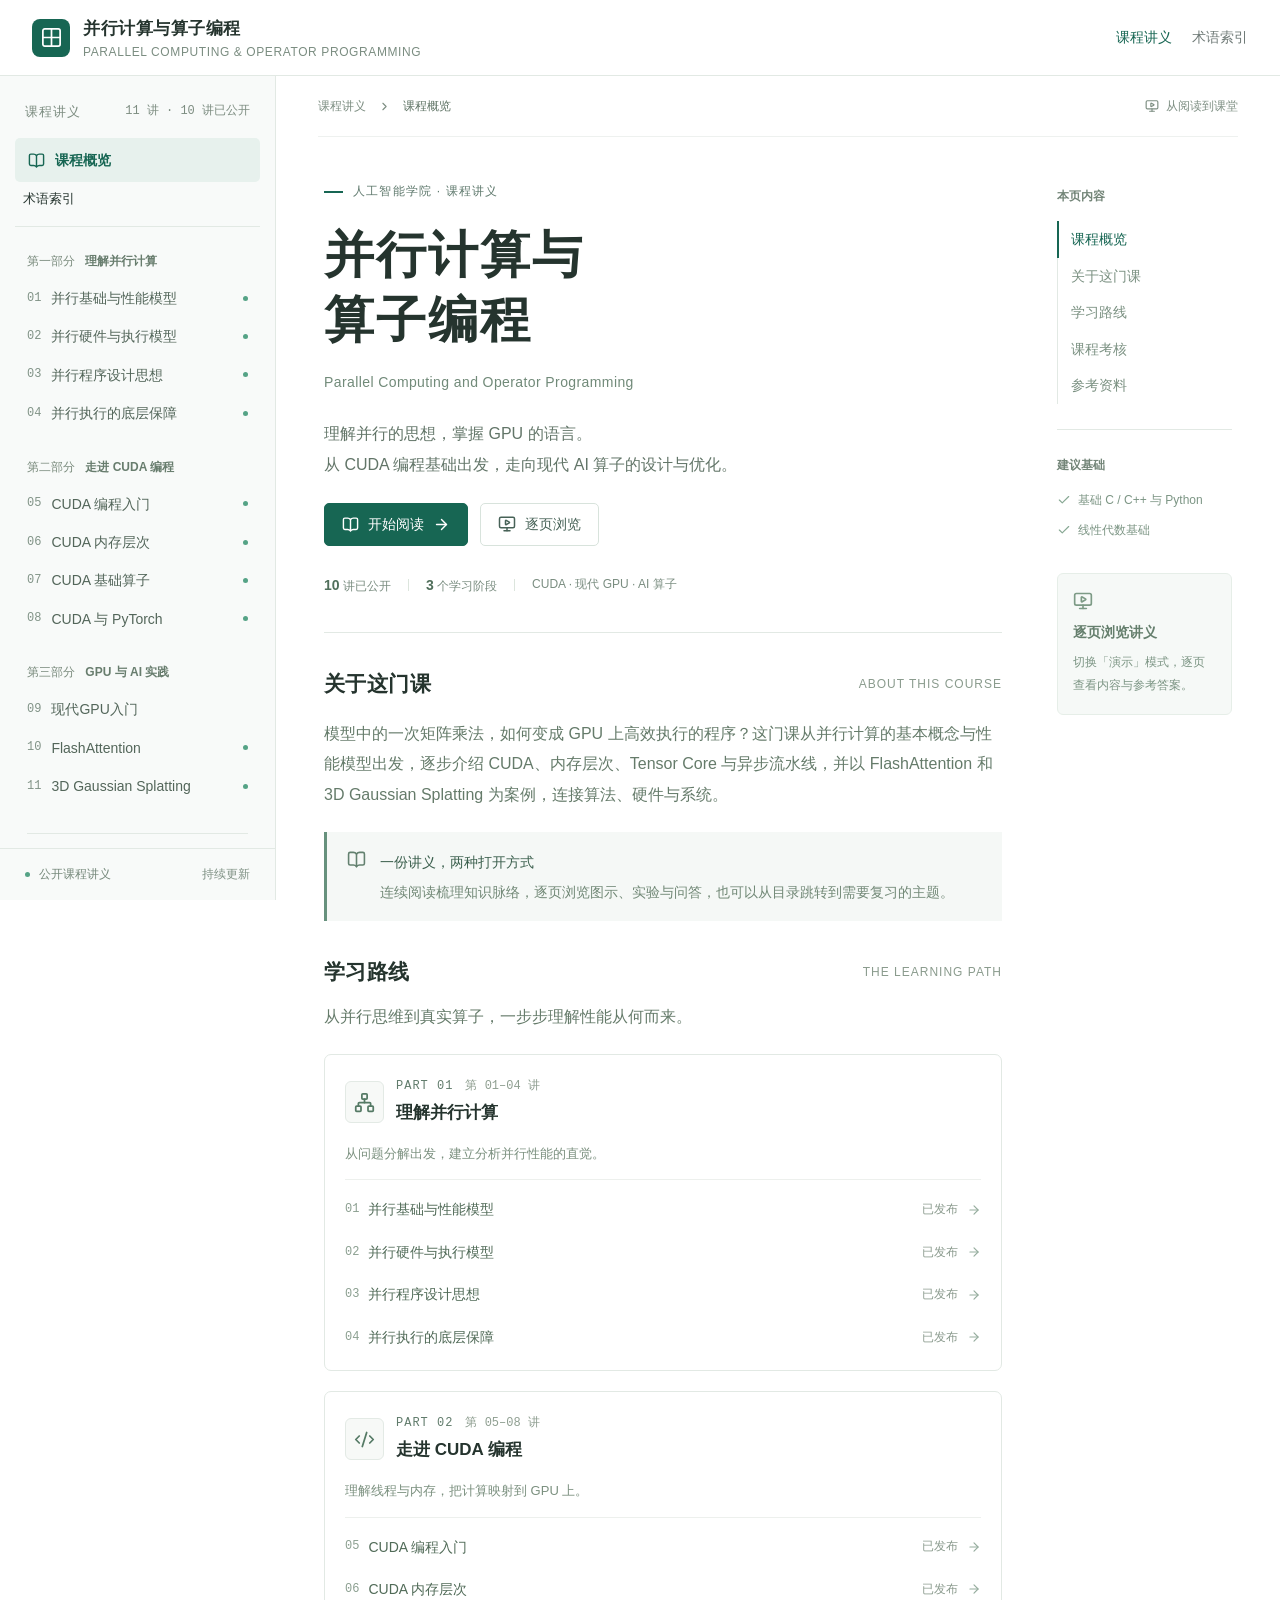
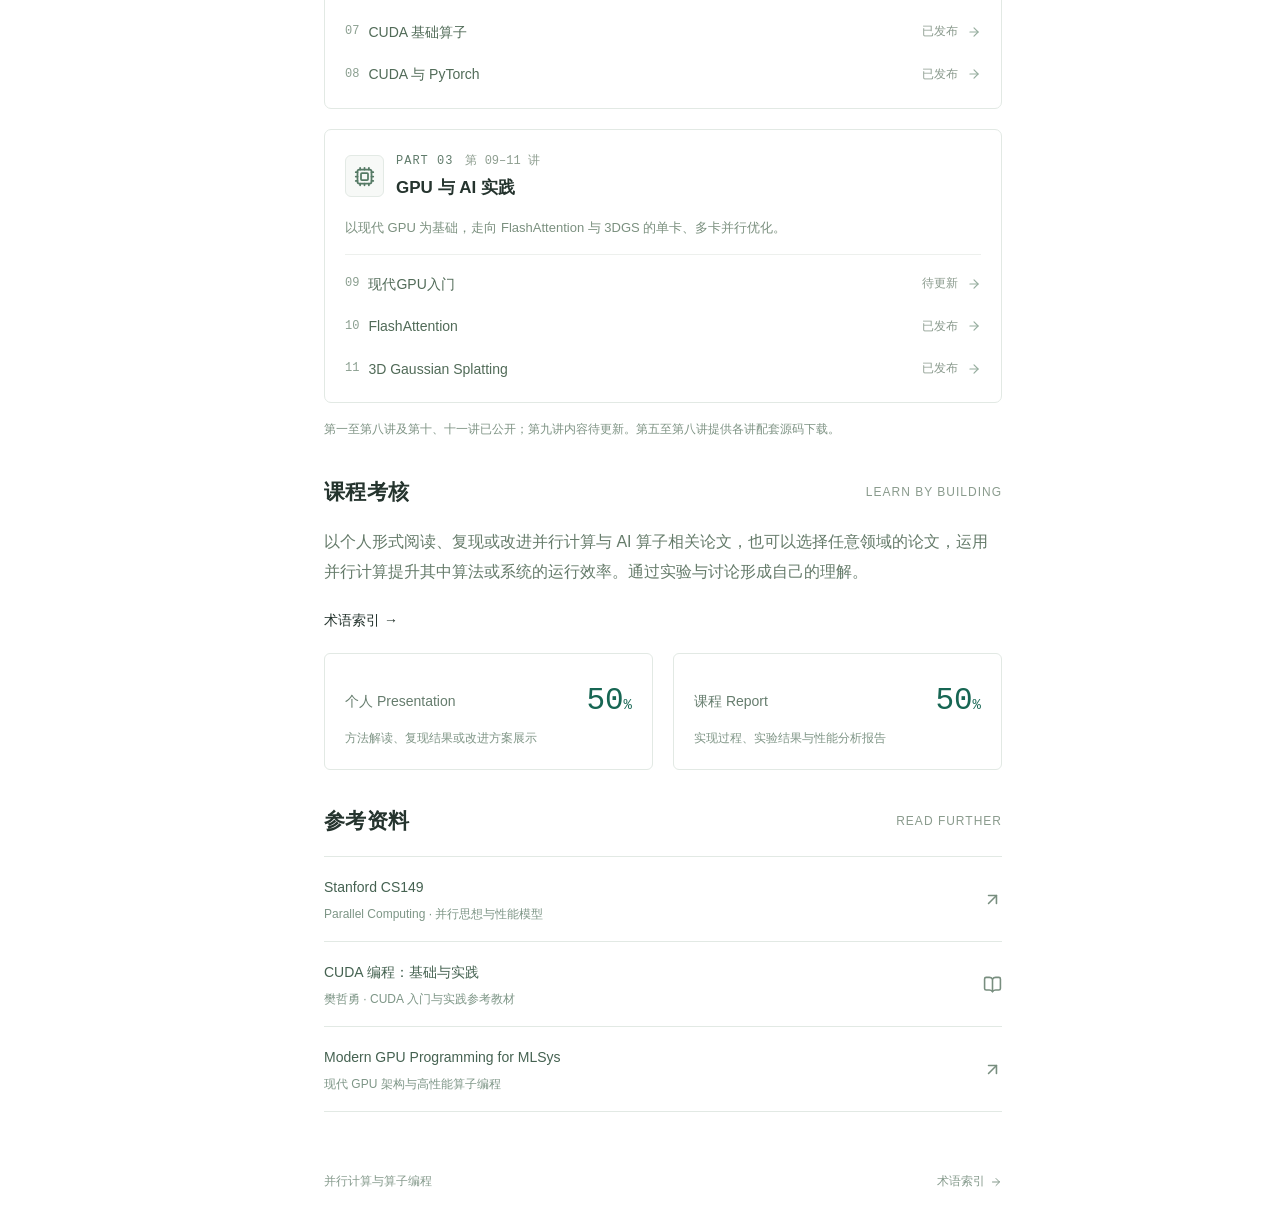
==== commit 66d4bfc2: "Publish source downloads for lectures 06 through 08" ====
--- a/site/index.html
+++ b/site/index.html
@@ -1,4 +1,4 @@
 <!doctype html>
-<html lang="zh-CN"><head><meta charset="UTF-8"/><meta name="viewport" content="width=device-width, initial-scale=1.0"/><meta name="course-root" content="./"/><meta name="course-route" content="/"/><meta name="description" content="并行计算与算子编程课程讲义。阅读第一讲与第二讲：并行计算、性能模型、CPU/GPU硬件与执行模型。"/><title>课程概览 · 并行计算与算子编程</title><link rel="icon" type="image/svg+xml" href="./favicon.svg"/>  <script type="module" crossorigin src="./assets/index-EEshs8gu.js"></script>
-  <link rel="stylesheet" crossorigin href="./assets/index-CkqoKPEq.css">
-</head><body><div id="root"><div data-slot="sidebar-wrapper" style="--sidebar-width:276px;--sidebar-width-icon:3rem" class="group/sidebar-wrapper flex min-h-svh w-full has-data-[variant=inset]:bg-sidebar course-app"><a class="skip-link" href="#main-content">跳转至正文</a><header class="site-header"><a href="./" class="brand"><span class="brand-mark"><svg xmlns="http://www.w3.org/2000/svg" width="23" height="23" viewBox="0 0 24 24" fill="none" stroke="currentColor" stroke-width="1.8" stroke-linecap="round" stroke-linejoin="round" class="lucide lucide-grid2x2 lucide-grid-2x2" aria-hidden="true"><path d="M12 3v18"></path><path d="M3 12h18"></path><rect x="3" y="3" width="18" height="18" rx="2"></rect></svg></span><span>并行计算与算子编程<small>PARALLEL COMPUTING &amp; OPERATOR PROGRAMMING</small></span></a><nav class="header-nav" aria-label="网站导航"><a href="./" class="current">课程讲义</a><a href="./glossary/">术语索引</a><span class="institution"><svg xmlns="http://www.w3.org/2000/svg" width="17" height="17" viewBox="0 0 24 24" fill="none" stroke="currentColor" stroke-width="2" stroke-linecap="round" stroke-linejoin="round" class="lucide lucide-graduation-cap" aria-hidden="true"><path d="M21.42 10.922a1 1 0 0 0-.019-1.838L12.83 5.18a2 2 0 0 0-1.66 0L2.6 9.08a1 1 0 0 0 0 1.832l8.57 3.908a2 2 0 0 0 1.66 0z"></path><path d="M22 10v6"></path><path d="M6 12.5V16a6 3 0 0 0 12 0v-3.5"></path></svg>人工智能学院</span></nav></header><div class="group peer hidden text-sidebar-foreground md:block" data-state="expanded" data-collapsible="" data-variant="sidebar" data-side="left" data-slot="sidebar"><div data-slot="sidebar-gap" class="transition-[width] duration-200 ease-linear relative w-(--sidebar-width) bg-transparent group-data-[collapsible=offcanvas]:w-0 group-data-[side=right]:rotate-180 group-data-[collapsible=icon]:w-(--sidebar-width-icon)"></div><div data-slot="sidebar-container" data-side="left" class="fixed inset-y-0 z-10 hidden h-svh w-(--sidebar-width) transition-[left,right,width] duration-200 ease-linear data-[side=left]:left-0 data-[side=left]:group-data-[collapsible=offcanvas]:left-[calc(var(--sidebar-width)*-1)] data-[side=right]:right-0 data-[side=right]:group-data-[collapsible=offcanvas]:right-[calc(var(--sidebar-width)*-1)] md:flex group-data-[collapsible=icon]:w-(--sidebar-width-icon) group-data-[side=left]:border-r group-data-[side=right]:border-l course-sidebar"><div data-sidebar="sidebar" data-slot="sidebar-inner" class="bg-sidebar group-data-[variant=floating]:ring-sidebar-border group-data-[variant=floating]:rounded-lg group-data-[variant=floating]:shadow-sm group-data-[variant=floating]:ring-1 flex size-full flex-col"><div class="sidebar-heading">课程讲义 <span>11 讲 · 10 讲已公开</span></div><div data-slot="sidebar-content" data-sidebar="content" class="no-scrollbar gap-0 flex min-h-0 flex-1 flex-col overflow-auto group-data-[collapsible=icon]:overflow-hidden course-nav"><a href="./" class="overview-link active"><svg xmlns="http://www.w3.org/2000/svg" width="17" height="17" viewBox="0 0 24 24" fill="none" stroke="currentColor" stroke-width="2" stroke-linecap="round" stroke-linejoin="round" class="lucide lucide-book-open" aria-hidden="true"><path d="M12 5v16"></path><path d="M20.001 19A2 2 0 0022 17V5a2 2 0 00-1.999-2L16 3.002A5 5 0 0012 5a5 5 0 00-4-2H4a2 2 0 00-2 2v12a2 2 0 001.999 2H8a5 5 0 014 2 5 5 0 014-2z"></path></svg>课程概览</a><div class="learning-sidebar"><a href="./glossary/">术语索引</a></div><div class="nav-part"><p>第<!-- -->一<!-- -->部分 <span>理解并行计算</span></p><a href="./lectures/01-introduction/" class="lesson-link "><span class="lesson-number">01</span><span>并行基础与性能模型</span><i class="status-dot"></i></a><a href="./lectures/02-execution-models/" class="lesson-link "><span class="lesson-number">02</span><span>并行硬件与执行模型</span><i class="status-dot"></i></a><a href="./lectures/03-parallel-design/" class="lesson-link "><span class="lesson-number">03</span><span>并行程序设计思想</span><i class="status-dot"></i></a><a href="./lectures/04-memory-synchronization/" class="lesson-link "><span class="lesson-number">04</span><span>并行执行的底层保障</span><i class="status-dot"></i></a></div><div class="nav-part"><p>第<!-- -->二<!-- -->部分 <span>走进 CUDA 编程</span></p><a href="./lectures/05-cuda-introduction/" class="lesson-link "><span class="lesson-number">05</span><span>CUDA 编程入门</span><i class="status-dot"></i></a><a href="./lectures/06-memory-hierarchy/" class="lesson-link "><span class="lesson-number">06</span><span>CUDA 内存层次</span><i class="status-dot"></i></a><a href="./lectures/07-parallel-primitives/" class="lesson-link "><span class="lesson-number">07</span><span>CUDA 基础算子</span><i class="status-dot"></i></a><a href="./lectures/08-dnns-on-gpus/" class="lesson-link "><span class="lesson-number">08</span><span>CUDA 与 PyTorch</span><i class="status-dot"></i></a></div><div class="nav-part"><p>第<!-- -->三<!-- -->部分 <span>GPU 与 AI 实践</span></p><a href="./lectures/09-modern-architecture/" class="lesson-link "><span class="lesson-number">09</span><span>现代GPU入门</span></a><a href="./lectures/10-flash-attention/" class="lesson-link "><span class="lesson-number">10</span><span>FlashAttention</span><i class="status-dot"></i></a><a href="./lectures/11-gaussian-splatting/" class="lesson-link "><span class="lesson-number">11</span><span>3D Gaussian Splatting</span><i class="status-dot"></i></a></div><a href="./#resources" class="sidebar-resource">参考资料 <svg xmlns="http://www.w3.org/2000/svg" width="15" height="15" viewBox="0 0 24 24" fill="none" stroke="currentColor" stroke-width="2" stroke-linecap="round" stroke-linejoin="round" class="lucide lucide-arrow-up-right" aria-hidden="true"><path d="M7 7h10v10"></path><path d="M7 17 17 7"></path></svg></a></div><div class="sidebar-footer"><span class="status-dot"></span>公开课程讲义 <span>持续更新</span></div></div></div></div><div class="site-body"><div class="breadcrumb"><div><button class="icon-button mobile-menu" aria-label="打开课程目录"><svg xmlns="http://www.w3.org/2000/svg" width="20" height="20" viewBox="0 0 24 24" fill="none" stroke="currentColor" stroke-width="2" stroke-linecap="round" stroke-linejoin="round" class="lucide lucide-menu" aria-hidden="true"><path d="M4 5h16"></path><path d="M4 12h16"></path><path d="M4 19h16"></path></svg></button><a href="./">课程讲义</a><svg xmlns="http://www.w3.org/2000/svg" width="13" height="13" viewBox="0 0 24 24" fill="none" stroke="currentColor" stroke-width="2" stroke-linecap="round" stroke-linejoin="round" class="lucide lucide-chevron-right" aria-hidden="true"><path d="m9 18 6-6-6-6"></path></svg><span>课程概览</span></div><span class="breadcrumb-note"><svg xmlns="http://www.w3.org/2000/svg" width="14" height="14" viewBox="0 0 24 24" fill="none" stroke="currentColor" stroke-width="2" stroke-linecap="round" stroke-linejoin="round" class="lucide lucide-monitor-play" aria-hidden="true"><path d="M15.033 9.44a.647.647 0 0 1 0 1.12l-4.065 2.352a.645.645 0 0 1-.968-.56V7.648a.645.645 0 0 1 .967-.56z"></path><path d="M12 17v4"></path><path d="M8 21h8"></path><rect x="2" y="3" width="20" height="14" rx="2"></rect></svg>从阅读到课堂</span></div><div class="reading-layout"><main id="main-content" class="home-content"><section id="overview" class="course-intro"><div class="eyebrow"><span class="green-rule"></span>人工智能学院 · 课程讲义</div><h1>并行计算与<span>算子编程</span></h1><p class="english-title">Parallel Computing and Operator Programming</p><p class="intro-copy">理解并行的思想，掌握 GPU 的语言。<br/>从 CUDA 编程基础出发，走向现代 AI 算子的设计与优化。</p><div class="intro-actions"><a href="./lectures/01-introduction/" class="button primary"><svg xmlns="http://www.w3.org/2000/svg" width="17" height="17" viewBox="0 0 24 24" fill="none" stroke="currentColor" stroke-width="2" stroke-linecap="round" stroke-linejoin="round" class="lucide lucide-book-open" aria-hidden="true"><path d="M12 5v16"></path><path d="M20.001 19A2 2 0 0022 17V5a2 2 0 00-1.999-2L16 3.002A5 5 0 0012 5a5 5 0 00-4-2H4a2 2 0 00-2 2v12a2 2 0 001.999 2H8a5 5 0 014 2 5 5 0 014-2z"></path></svg>开始阅读<svg xmlns="http://www.w3.org/2000/svg" width="17" height="17" viewBox="0 0 24 24" fill="none" stroke="currentColor" stroke-width="2" stroke-linecap="round" stroke-linejoin="round" class="lucide lucide-arrow-right" aria-hidden="true"><path d="M5 12h14"></path><path d="m12 5 7 7-7 7"></path></svg></a><a href="./lectures/01-introduction/?mode=slides" class="button secondary"><svg xmlns="http://www.w3.org/2000/svg" width="18" height="18" viewBox="0 0 24 24" fill="none" stroke="currentColor" stroke-width="2" stroke-linecap="round" stroke-linejoin="round" class="lucide lucide-monitor-play" aria-hidden="true"><path d="M15.033 9.44a.647.647 0 0 1 0 1.12l-4.065 2.352a.645.645 0 0 1-.968-.56V7.648a.645.645 0 0 1 .967-.56z"></path><path d="M12 17v4"></path><path d="M8 21h8"></path><rect x="2" y="3" width="20" height="14" rx="2"></rect></svg>逐页浏览</a></div><div class="course-metadata"><span><strong>10</strong> 讲已公开</span><i></i><span><strong>3</strong> 个学习阶段</span><i></i><span>CUDA · 现代 GPU · AI 算子</span></div></section><section class="course-section" id="about"><div class="section-title"><h2>关于这门课</h2><span>ABOUT THIS COURSE</span></div><p>模型中的一次矩阵乘法，如何变成 GPU 上高效执行的程序？这门课从并行计算的基本概念与性能模型出发，逐步介绍 CUDA、内存层次、Tensor Core 与异步流水线，并以 FlashAttention 和 3D Gaussian Splatting 为案例，连接算法、硬件与系统。</p><div class="reading-note"><svg xmlns="http://www.w3.org/2000/svg" width="19" height="19" viewBox="0 0 24 24" fill="none" stroke="currentColor" stroke-width="2" stroke-linecap="round" stroke-linejoin="round" class="lucide lucide-book-open" aria-hidden="true"><path d="M12 5v16"></path><path d="M20.001 19A2 2 0 0022 17V5a2 2 0 00-1.999-2L16 3.002A5 5 0 0012 5a5 5 0 00-4-2H4a2 2 0 00-2 2v12a2 2 0 001.999 2H8a5 5 0 014 2 5 5 0 014-2z"></path></svg><div><strong>一份讲义，两种打开方式</strong><p>连续阅读梳理知识脉络，逐页浏览图示、实验与问答，也可以从目录跳转到需要复习的主题。</p></div></div></section><section class="course-section" id="syllabus"><div class="section-title"><h2>学习路线</h2><span>THE LEARNING PATH</span></div><p class="section-description">从并行思维到真实算子，一步步理解性能从何而来。</p><div class="learning-path"><div class="path-part"><div class="path-heading"><span class="part-icon"><svg xmlns="http://www.w3.org/2000/svg" width="21" height="21" viewBox="0 0 24 24" fill="none" stroke="currentColor" stroke-width="2" stroke-linecap="round" stroke-linejoin="round" class="lucide lucide-network" aria-hidden="true"><rect x="16" y="16" width="6" height="6" rx="1"></rect><rect x="2" y="16" width="6" height="6" rx="1"></rect><rect x="9" y="2" width="6" height="6" rx="1"></rect><path d="M5 16v-3a1 1 0 0 1 1-1h12a1 1 0 0 1 1 1v3"></path><path d="M12 12V8"></path></svg></span><div><div class="part-label">PART <!-- -->01<!-- --> <span>第 <!-- -->01–04<!-- --> 讲</span></div><h3>理解并行计算</h3></div></div><p>从问题分解出发，建立分析并行性能的直觉。</p><div class="path-lessons"><a href="./lectures/01-introduction/"><span>01</span><strong>并行基础与性能模型</strong><small>已发布</small><svg xmlns="http://www.w3.org/2000/svg" width="14" height="14" viewBox="0 0 24 24" fill="none" stroke="currentColor" stroke-width="2" stroke-linecap="round" stroke-linejoin="round" class="lucide lucide-arrow-right" aria-hidden="true"><path d="M5 12h14"></path><path d="m12 5 7 7-7 7"></path></svg></a><a href="./lectures/02-execution-models/"><span>02</span><strong>并行硬件与执行模型</strong><small>已发布</small><svg xmlns="http://www.w3.org/2000/svg" width="14" height="14" viewBox="0 0 24 24" fill="none" stroke="currentColor" stroke-width="2" stroke-linecap="round" stroke-linejoin="round" class="lucide lucide-arrow-right" aria-hidden="true"><path d="M5 12h14"></path><path d="m12 5 7 7-7 7"></path></svg></a><a href="./lectures/03-parallel-design/"><span>03</span><strong>并行程序设计思想</strong><small>已发布</small><svg xmlns="http://www.w3.org/2000/svg" width="14" height="14" viewBox="0 0 24 24" fill="none" stroke="currentColor" stroke-width="2" stroke-linecap="round" stroke-linejoin="round" class="lucide lucide-arrow-right" aria-hidden="true"><path d="M5 12h14"></path><path d="m12 5 7 7-7 7"></path></svg></a><a href="./lectures/04-memory-synchronization/"><span>04</span><strong>并行执行的底层保障</strong><small>已发布</small><svg xmlns="http://www.w3.org/2000/svg" width="14" height="14" viewBox="0 0 24 24" fill="none" stroke="currentColor" stroke-width="2" stroke-linecap="round" stroke-linejoin="round" class="lucide lucide-arrow-right" aria-hidden="true"><path d="M5 12h14"></path><path d="m12 5 7 7-7 7"></path></svg></a></div></div><div class="path-part"><div class="path-heading"><span class="part-icon"><svg xmlns="http://www.w3.org/2000/svg" width="21" height="21" viewBox="0 0 24 24" fill="none" stroke="currentColor" stroke-width="2" stroke-linecap="round" stroke-linejoin="round" class="lucide lucide-code-xml" aria-hidden="true"><path d="m18 16 4-4-4-4"></path><path d="m6 8-4 4 4 4"></path><path d="m14.5 4-5 16"></path></svg></span><div><div class="part-label">PART <!-- -->02<!-- --> <span>第 <!-- -->05–08<!-- --> 讲</span></div><h3>走进 CUDA 编程</h3></div></div><p>理解线程与内存，把计算映射到 GPU 上。</p><div class="path-lessons"><a href="./lectures/05-cuda-introduction/"><span>05</span><strong>CUDA 编程入门</strong><small>已发布</small><svg xmlns="http://www.w3.org/2000/svg" width="14" height="14" viewBox="0 0 24 24" fill="none" stroke="currentColor" stroke-width="2" stroke-linecap="round" stroke-linejoin="round" class="lucide lucide-arrow-right" aria-hidden="true"><path d="M5 12h14"></path><path d="m12 5 7 7-7 7"></path></svg></a><a href="./lectures/06-memory-hierarchy/"><span>06</span><strong>CUDA 内存层次</strong><small>已发布</small><svg xmlns="http://www.w3.org/2000/svg" width="14" height="14" viewBox="0 0 24 24" fill="none" stroke="currentColor" stroke-width="2" stroke-linecap="round" stroke-linejoin="round" class="lucide lucide-arrow-right" aria-hidden="true"><path d="M5 12h14"></path><path d="m12 5 7 7-7 7"></path></svg></a><a href="./lectures/07-parallel-primitives/"><span>07</span><strong>CUDA 基础算子</strong><small>已发布</small><svg xmlns="http://www.w3.org/2000/svg" width="14" height="14" viewBox="0 0 24 24" fill="none" stroke="currentColor" stroke-width="2" stroke-linecap="round" stroke-linejoin="round" class="lucide lucide-arrow-right" aria-hidden="true"><path d="M5 12h14"></path><path d="m12 5 7 7-7 7"></path></svg></a><a href="./lectures/08-dnns-on-gpus/"><span>08</span><strong>CUDA 与 PyTorch</strong><small>已发布</small><svg xmlns="http://www.w3.org/2000/svg" width="14" height="14" viewBox="0 0 24 24" fill="none" stroke="currentColor" stroke-width="2" stroke-linecap="round" stroke-linejoin="round" class="lucide lucide-arrow-right" aria-hidden="true"><path d="M5 12h14"></path><path d="m12 5 7 7-7 7"></path></svg></a></div></div><div class="path-part"><div class="path-heading"><span class="part-icon"><svg xmlns="http://www.w3.org/2000/svg" width="21" height="21" viewBox="0 0 24 24" fill="none" stroke="currentColor" stroke-width="2" stroke-linecap="round" stroke-linejoin="round" class="lucide lucide-cpu" aria-hidden="true"><path d="M12 20v2"></path><path d="M12 2v2"></path><path d="M17 20v2"></path><path d="M17 2v2"></path><path d="M2 12h2"></path><path d="M2 17h2"></path><path d="M2 7h2"></path><path d="M20 12h2"></path><path d="M20 17h2"></path><path d="M20 7h2"></path><path d="M7 20v2"></path><path d="M7 2v2"></path><rect x="4" y="4" width="16" height="16" rx="2"></rect><rect x="8" y="8" width="8" height="8" rx="1"></rect></svg></span><div><div class="part-label">PART <!-- -->03<!-- --> <span>第 <!-- -->09–11<!-- --> 讲</span></div><h3>GPU 与 AI 实践</h3></div></div><p>以现代 GPU 为基础，走向 FlashAttention 与 3DGS 的单卡、多卡并行优化。</p><div class="path-lessons"><a href="./lectures/09-modern-architecture/"><span>09</span><strong>现代GPU入门</strong><small>待更新</small><svg xmlns="http://www.w3.org/2000/svg" width="14" height="14" viewBox="0 0 24 24" fill="none" stroke="currentColor" stroke-width="2" stroke-linecap="round" stroke-linejoin="round" class="lucide lucide-arrow-right" aria-hidden="true"><path d="M5 12h14"></path><path d="m12 5 7 7-7 7"></path></svg></a><a href="./lectures/10-flash-attention/"><span>10</span><strong>FlashAttention</strong><small>已发布</small><svg xmlns="http://www.w3.org/2000/svg" width="14" height="14" viewBox="0 0 24 24" fill="none" stroke="currentColor" stroke-width="2" stroke-linecap="round" stroke-linejoin="round" class="lucide lucide-arrow-right" aria-hidden="true"><path d="M5 12h14"></path><path d="m12 5 7 7-7 7"></path></svg></a><a href="./lectures/11-gaussian-splatting/"><span>11</span><strong>3D Gaussian Splatting</strong><small>已发布</small><svg xmlns="http://www.w3.org/2000/svg" width="14" height="14" viewBox="0 0 24 24" fill="none" stroke="currentColor" stroke-width="2" stroke-linecap="round" stroke-linejoin="round" class="lucide lucide-arrow-right" aria-hidden="true"><path d="M5 12h14"></path><path d="m12 5 7 7-7 7"></path></svg></a></div></div></div><p class="quiet-note">第一至第八讲及第十、十一讲已公开；第九讲内容待更新。第五讲提供配套 CUDA 演示代码。</p></section><section class="course-section" id="assessment"><div class="section-title"><h2>课程考核</h2><span>LEARN BY BUILDING</span></div><p>以个人形式阅读、复现或改进并行计算与 AI 算子相关论文，也可以选择任意领域的论文，运用并行计算提升其中算法或系统的运行效率。通过实验与讨论形成自己的理解。</p><div class="learning-links"><a href="./glossary/">术语索引 →</a></div><div class="assessment-grid"><div><span>个人 Presentation</span><strong>50<span>%</span></strong><p>方法解读、复现结果或改进方案展示</p></div><div><span>课程 Report</span><strong>50<span>%</span></strong><p>实现过程、实验结果与性能分析报告</p></div></div></section><section class="course-section" id="resources"><div class="section-title"><h2>参考资料</h2><span>READ FURTHER</span></div><div class="resource-list"><a href="https://gfxcourses.stanford.edu/cs149/fall25" target="_blank" rel="noreferrer"><span><strong>Stanford CS149</strong><small>Parallel Computing · 并行思想与性能模型</small></span><svg xmlns="http://www.w3.org/2000/svg" width="19" height="19" viewBox="0 0 24 24" fill="none" stroke="currentColor" stroke-width="2" stroke-linecap="round" stroke-linejoin="round" class="lucide lucide-arrow-up-right" aria-hidden="true"><path d="M7 7h10v10"></path><path d="M7 17 17 7"></path></svg></a><div><span><strong>CUDA 编程：基础与实践</strong><small>樊哲勇 · CUDA 入门与实践参考教材</small></span><svg xmlns="http://www.w3.org/2000/svg" width="19" height="19" viewBox="0 0 24 24" fill="none" stroke="currentColor" stroke-width="2" stroke-linecap="round" stroke-linejoin="round" class="lucide lucide-book-open" aria-hidden="true"><path d="M12 5v16"></path><path d="M20.001 19A2 2 0 0022 17V5a2 2 0 00-1.999-2L16 3.002A5 5 0 0012 5a5 5 0 00-4-2H4a2 2 0 00-2 2v12a2 2 0 001.999 2H8a5 5 0 014 2 5 5 0 014-2z"></path></svg></div><a href="https://mlc.ai/modern-gpu-programming-for-mlsys/zh/" target="_blank" rel="noreferrer"><span><strong>Modern GPU Programming for MLSys</strong><small>现代 GPU 架构与高性能算子编程</small></span><svg xmlns="http://www.w3.org/2000/svg" width="19" height="19" viewBox="0 0 24 24" fill="none" stroke="currentColor" stroke-width="2" stroke-linecap="round" stroke-linejoin="round" class="lucide lucide-arrow-up-right" aria-hidden="true"><path d="M7 7h10v10"></path><path d="M7 17 17 7"></path></svg></a></div></section><footer class="page-footer"><span>并行计算与算子编程</span><a href="./glossary/">术语索引 <svg xmlns="http://www.w3.org/2000/svg" width="12" height="12" viewBox="0 0 24 24" fill="none" stroke="currentColor" stroke-width="2" stroke-linecap="round" stroke-linejoin="round" class="lucide lucide-arrow-right" aria-hidden="true"><path d="M5 12h14"></path><path d="m12 5 7 7-7 7"></path></svg></a></footer></main><aside class="page-toc"><p>本页内容</p><a class="selected" href="#overview">课程概览</a><a href="#about">关于这门课</a><a href="#syllabus">学习路线</a><a href="#assessment">课程考核</a><a href="#resources">参考资料</a><div class="toc-divider"></div><p>建议基础</p><span class="prerequisite"><svg xmlns="http://www.w3.org/2000/svg" width="14" height="14" viewBox="0 0 24 24" fill="none" stroke="currentColor" stroke-width="2" stroke-linecap="round" stroke-linejoin="round" class="lucide lucide-check" aria-hidden="true"><path d="M20 6 9 17l-5-5"></path></svg>基础 C / C++ 与 Python</span><span class="prerequisite"><svg xmlns="http://www.w3.org/2000/svg" width="14" height="14" viewBox="0 0 24 24" fill="none" stroke="currentColor" stroke-width="2" stroke-linecap="round" stroke-linejoin="round" class="lucide lucide-check" aria-hidden="true"><path d="M20 6 9 17l-5-5"></path></svg>线性代数基础</span><div class="toc-tip"><svg xmlns="http://www.w3.org/2000/svg" width="20" height="20" viewBox="0 0 24 24" fill="none" stroke="currentColor" stroke-width="2" stroke-linecap="round" stroke-linejoin="round" class="lucide lucide-monitor-play" aria-hidden="true"><path d="M15.033 9.44a.647.647 0 0 1 0 1.12l-4.065 2.352a.645.645 0 0 1-.968-.56V7.648a.645.645 0 0 1 .967-.56z"></path><path d="M12 17v4"></path><path d="M8 21h8"></path><rect x="2" y="3" width="20" height="14" rx="2"></rect></svg><strong>逐页浏览讲义</strong><span>切换「演示」模式，逐页查看内容与参考答案。</span></div></aside></div></div></div></div></body></html>
+<html lang="zh-CN"><head><meta charset="UTF-8"/><meta name="viewport" content="width=device-width, initial-scale=1.0"/><meta name="course-root" content="./"/><meta name="course-route" content="/"/><meta name="description" content="并行计算与算子编程课程讲义。阅读第一讲与第二讲：并行计算、性能模型、CPU/GPU硬件与执行模型。"/><title>课程概览 · 并行计算与算子编程</title><link rel="icon" type="image/svg+xml" href="./favicon.svg"/>  <script type="module" crossorigin src="./assets/index-Do3mmC7H.js"></script>
+  <link rel="stylesheet" crossorigin href="./assets/index-Bylqt7jZ.css">
+</head><body><div id="root"><div data-slot="sidebar-wrapper" style="--sidebar-width:276px;--sidebar-width-icon:3rem" class="group/sidebar-wrapper flex min-h-svh w-full has-data-[variant=inset]:bg-sidebar course-app"><a class="skip-link" href="#main-content">跳转至正文</a><header class="site-header"><a href="./" class="brand"><span class="brand-mark"><svg xmlns="http://www.w3.org/2000/svg" width="23" height="23" viewBox="0 0 24 24" fill="none" stroke="currentColor" stroke-width="1.8" stroke-linecap="round" stroke-linejoin="round" class="lucide lucide-grid2x2 lucide-grid-2x2" aria-hidden="true"><path d="M12 3v18"></path><path d="M3 12h18"></path><rect x="3" y="3" width="18" height="18" rx="2"></rect></svg></span><span>并行计算与算子编程<small>PARALLEL COMPUTING &amp; OPERATOR PROGRAMMING</small></span></a><nav class="header-nav" aria-label="网站导航"><a href="./" class="current">课程讲义</a><a href="./glossary/">术语索引</a><span class="institution"><svg xmlns="http://www.w3.org/2000/svg" width="17" height="17" viewBox="0 0 24 24" fill="none" stroke="currentColor" stroke-width="2" stroke-linecap="round" stroke-linejoin="round" class="lucide lucide-graduation-cap" aria-hidden="true"><path d="M21.42 10.922a1 1 0 0 0-.019-1.838L12.83 5.18a2 2 0 0 0-1.66 0L2.6 9.08a1 1 0 0 0 0 1.832l8.57 3.908a2 2 0 0 0 1.66 0z"></path><path d="M22 10v6"></path><path d="M6 12.5V16a6 3 0 0 0 12 0v-3.5"></path></svg>人工智能学院</span></nav></header><div class="group peer hidden text-sidebar-foreground md:block" data-state="expanded" data-collapsible="" data-variant="sidebar" data-side="left" data-slot="sidebar"><div data-slot="sidebar-gap" class="transition-[width] duration-200 ease-linear relative w-(--sidebar-width) bg-transparent group-data-[collapsible=offcanvas]:w-0 group-data-[side=right]:rotate-180 group-data-[collapsible=icon]:w-(--sidebar-width-icon)"></div><div data-slot="sidebar-container" data-side="left" class="fixed inset-y-0 z-10 hidden h-svh w-(--sidebar-width) transition-[left,right,width] duration-200 ease-linear data-[side=left]:left-0 data-[side=left]:group-data-[collapsible=offcanvas]:left-[calc(var(--sidebar-width)*-1)] data-[side=right]:right-0 data-[side=right]:group-data-[collapsible=offcanvas]:right-[calc(var(--sidebar-width)*-1)] md:flex group-data-[collapsible=icon]:w-(--sidebar-width-icon) group-data-[side=left]:border-r group-data-[side=right]:border-l course-sidebar"><div data-sidebar="sidebar" data-slot="sidebar-inner" class="bg-sidebar group-data-[variant=floating]:ring-sidebar-border group-data-[variant=floating]:rounded-lg group-data-[variant=floating]:shadow-sm group-data-[variant=floating]:ring-1 flex size-full flex-col"><div class="sidebar-heading">课程讲义 <span>11 讲 · 10 讲已公开</span></div><div data-slot="sidebar-content" data-sidebar="content" class="no-scrollbar gap-0 flex min-h-0 flex-1 flex-col overflow-auto group-data-[collapsible=icon]:overflow-hidden course-nav"><a href="./" class="overview-link active"><svg xmlns="http://www.w3.org/2000/svg" width="17" height="17" viewBox="0 0 24 24" fill="none" stroke="currentColor" stroke-width="2" stroke-linecap="round" stroke-linejoin="round" class="lucide lucide-book-open" aria-hidden="true"><path d="M12 5v16"></path><path d="M20.001 19A2 2 0 0022 17V5a2 2 0 00-1.999-2L16 3.002A5 5 0 0012 5a5 5 0 00-4-2H4a2 2 0 00-2 2v12a2 2 0 001.999 2H8a5 5 0 014 2 5 5 0 014-2z"></path></svg>课程概览</a><div class="learning-sidebar"><a href="./glossary/">术语索引</a></div><div class="nav-part"><p>第<!-- -->一<!-- -->部分 <span>理解并行计算</span></p><a href="./lectures/01-introduction/" class="lesson-link "><span class="lesson-number">01</span><span>并行基础与性能模型</span><i class="status-dot"></i></a><a href="./lectures/02-execution-models/" class="lesson-link "><span class="lesson-number">02</span><span>并行硬件与执行模型</span><i class="status-dot"></i></a><a href="./lectures/03-parallel-design/" class="lesson-link "><span class="lesson-number">03</span><span>并行程序设计思想</span><i class="status-dot"></i></a><a href="./lectures/04-memory-synchronization/" class="lesson-link "><span class="lesson-number">04</span><span>并行执行的底层保障</span><i class="status-dot"></i></a></div><div class="nav-part"><p>第<!-- -->二<!-- -->部分 <span>走进 CUDA 编程</span></p><a href="./lectures/05-cuda-introduction/" class="lesson-link "><span class="lesson-number">05</span><span>CUDA 编程入门</span><i class="status-dot"></i></a><a href="./lectures/06-memory-hierarchy/" class="lesson-link "><span class="lesson-number">06</span><span>CUDA 内存层次</span><i class="status-dot"></i></a><a href="./lectures/07-parallel-primitives/" class="lesson-link "><span class="lesson-number">07</span><span>CUDA 基础算子</span><i class="status-dot"></i></a><a href="./lectures/08-dnns-on-gpus/" class="lesson-link "><span class="lesson-number">08</span><span>CUDA 与 PyTorch</span><i class="status-dot"></i></a></div><div class="nav-part"><p>第<!-- -->三<!-- -->部分 <span>GPU 与 AI 实践</span></p><a href="./lectures/09-modern-architecture/" class="lesson-link "><span class="lesson-number">09</span><span>现代GPU入门</span></a><a href="./lectures/10-flash-attention/" class="lesson-link "><span class="lesson-number">10</span><span>FlashAttention</span><i class="status-dot"></i></a><a href="./lectures/11-gaussian-splatting/" class="lesson-link "><span class="lesson-number">11</span><span>3D Gaussian Splatting</span><i class="status-dot"></i></a></div><a href="./#resources" class="sidebar-resource">参考资料 <svg xmlns="http://www.w3.org/2000/svg" width="15" height="15" viewBox="0 0 24 24" fill="none" stroke="currentColor" stroke-width="2" stroke-linecap="round" stroke-linejoin="round" class="lucide lucide-arrow-up-right" aria-hidden="true"><path d="M7 7h10v10"></path><path d="M7 17 17 7"></path></svg></a></div><div class="sidebar-footer"><span class="status-dot"></span>公开课程讲义 <span>持续更新</span></div></div></div></div><div class="site-body"><div class="breadcrumb"><div><button class="icon-button mobile-menu" aria-label="打开课程目录"><svg xmlns="http://www.w3.org/2000/svg" width="20" height="20" viewBox="0 0 24 24" fill="none" stroke="currentColor" stroke-width="2" stroke-linecap="round" stroke-linejoin="round" class="lucide lucide-menu" aria-hidden="true"><path d="M4 5h16"></path><path d="M4 12h16"></path><path d="M4 19h16"></path></svg></button><a href="./">课程讲义</a><svg xmlns="http://www.w3.org/2000/svg" width="13" height="13" viewBox="0 0 24 24" fill="none" stroke="currentColor" stroke-width="2" stroke-linecap="round" stroke-linejoin="round" class="lucide lucide-chevron-right" aria-hidden="true"><path d="m9 18 6-6-6-6"></path></svg><span>课程概览</span></div><span class="breadcrumb-note"><svg xmlns="http://www.w3.org/2000/svg" width="14" height="14" viewBox="0 0 24 24" fill="none" stroke="currentColor" stroke-width="2" stroke-linecap="round" stroke-linejoin="round" class="lucide lucide-monitor-play" aria-hidden="true"><path d="M15.033 9.44a.647.647 0 0 1 0 1.12l-4.065 2.352a.645.645 0 0 1-.968-.56V7.648a.645.645 0 0 1 .967-.56z"></path><path d="M12 17v4"></path><path d="M8 21h8"></path><rect x="2" y="3" width="20" height="14" rx="2"></rect></svg>从阅读到课堂</span></div><div class="reading-layout"><main id="main-content" class="home-content"><section id="overview" class="course-intro"><div class="eyebrow"><span class="green-rule"></span>人工智能学院 · 课程讲义</div><h1>并行计算与<span>算子编程</span></h1><p class="english-title">Parallel Computing and Operator Programming</p><p class="intro-copy">理解并行的思想，掌握 GPU 的语言。<br/>从 CUDA 编程基础出发，走向现代 AI 算子的设计与优化。</p><div class="intro-actions"><a href="./lectures/01-introduction/" class="button primary"><svg xmlns="http://www.w3.org/2000/svg" width="17" height="17" viewBox="0 0 24 24" fill="none" stroke="currentColor" stroke-width="2" stroke-linecap="round" stroke-linejoin="round" class="lucide lucide-book-open" aria-hidden="true"><path d="M12 5v16"></path><path d="M20.001 19A2 2 0 0022 17V5a2 2 0 00-1.999-2L16 3.002A5 5 0 0012 5a5 5 0 00-4-2H4a2 2 0 00-2 2v12a2 2 0 001.999 2H8a5 5 0 014 2 5 5 0 014-2z"></path></svg>开始阅读<svg xmlns="http://www.w3.org/2000/svg" width="17" height="17" viewBox="0 0 24 24" fill="none" stroke="currentColor" stroke-width="2" stroke-linecap="round" stroke-linejoin="round" class="lucide lucide-arrow-right" aria-hidden="true"><path d="M5 12h14"></path><path d="m12 5 7 7-7 7"></path></svg></a><a href="./lectures/01-introduction/?mode=slides" class="button secondary"><svg xmlns="http://www.w3.org/2000/svg" width="18" height="18" viewBox="0 0 24 24" fill="none" stroke="currentColor" stroke-width="2" stroke-linecap="round" stroke-linejoin="round" class="lucide lucide-monitor-play" aria-hidden="true"><path d="M15.033 9.44a.647.647 0 0 1 0 1.12l-4.065 2.352a.645.645 0 0 1-.968-.56V7.648a.645.645 0 0 1 .967-.56z"></path><path d="M12 17v4"></path><path d="M8 21h8"></path><rect x="2" y="3" width="20" height="14" rx="2"></rect></svg>逐页浏览</a></div><div class="course-metadata"><span><strong>10</strong> 讲已公开</span><i></i><span><strong>3</strong> 个学习阶段</span><i></i><span>CUDA · 现代 GPU · AI 算子</span></div></section><section class="course-section" id="about"><div class="section-title"><h2>关于这门课</h2><span>ABOUT THIS COURSE</span></div><p>模型中的一次矩阵乘法，如何变成 GPU 上高效执行的程序？这门课从并行计算的基本概念与性能模型出发，逐步介绍 CUDA、内存层次、Tensor Core 与异步流水线，并以 FlashAttention 和 3D Gaussian Splatting 为案例，连接算法、硬件与系统。</p><div class="reading-note"><svg xmlns="http://www.w3.org/2000/svg" width="19" height="19" viewBox="0 0 24 24" fill="none" stroke="currentColor" stroke-width="2" stroke-linecap="round" stroke-linejoin="round" class="lucide lucide-book-open" aria-hidden="true"><path d="M12 5v16"></path><path d="M20.001 19A2 2 0 0022 17V5a2 2 0 00-1.999-2L16 3.002A5 5 0 0012 5a5 5 0 00-4-2H4a2 2 0 00-2 2v12a2 2 0 001.999 2H8a5 5 0 014 2 5 5 0 014-2z"></path></svg><div><strong>一份讲义，两种打开方式</strong><p>连续阅读梳理知识脉络，逐页浏览图示、实验与问答，也可以从目录跳转到需要复习的主题。</p></div></div></section><section class="course-section" id="syllabus"><div class="section-title"><h2>学习路线</h2><span>THE LEARNING PATH</span></div><p class="section-description">从并行思维到真实算子，一步步理解性能从何而来。</p><div class="learning-path"><div class="path-part"><div class="path-heading"><span class="part-icon"><svg xmlns="http://www.w3.org/2000/svg" width="21" height="21" viewBox="0 0 24 24" fill="none" stroke="currentColor" stroke-width="2" stroke-linecap="round" stroke-linejoin="round" class="lucide lucide-network" aria-hidden="true"><rect x="16" y="16" width="6" height="6" rx="1"></rect><rect x="2" y="16" width="6" height="6" rx="1"></rect><rect x="9" y="2" width="6" height="6" rx="1"></rect><path d="M5 16v-3a1 1 0 0 1 1-1h12a1 1 0 0 1 1 1v3"></path><path d="M12 12V8"></path></svg></span><div><div class="part-label">PART <!-- -->01<!-- --> <span>第 <!-- -->01–04<!-- --> 讲</span></div><h3>理解并行计算</h3></div></div><p>从问题分解出发，建立分析并行性能的直觉。</p><div class="path-lessons"><a href="./lectures/01-introduction/"><span>01</span><strong>并行基础与性能模型</strong><small>已发布</small><svg xmlns="http://www.w3.org/2000/svg" width="14" height="14" viewBox="0 0 24 24" fill="none" stroke="currentColor" stroke-width="2" stroke-linecap="round" stroke-linejoin="round" class="lucide lucide-arrow-right" aria-hidden="true"><path d="M5 12h14"></path><path d="m12 5 7 7-7 7"></path></svg></a><a href="./lectures/02-execution-models/"><span>02</span><strong>并行硬件与执行模型</strong><small>已发布</small><svg xmlns="http://www.w3.org/2000/svg" width="14" height="14" viewBox="0 0 24 24" fill="none" stroke="currentColor" stroke-width="2" stroke-linecap="round" stroke-linejoin="round" class="lucide lucide-arrow-right" aria-hidden="true"><path d="M5 12h14"></path><path d="m12 5 7 7-7 7"></path></svg></a><a href="./lectures/03-parallel-design/"><span>03</span><strong>并行程序设计思想</strong><small>已发布</small><svg xmlns="http://www.w3.org/2000/svg" width="14" height="14" viewBox="0 0 24 24" fill="none" stroke="currentColor" stroke-width="2" stroke-linecap="round" stroke-linejoin="round" class="lucide lucide-arrow-right" aria-hidden="true"><path d="M5 12h14"></path><path d="m12 5 7 7-7 7"></path></svg></a><a href="./lectures/04-memory-synchronization/"><span>04</span><strong>并行执行的底层保障</strong><small>已发布</small><svg xmlns="http://www.w3.org/2000/svg" width="14" height="14" viewBox="0 0 24 24" fill="none" stroke="currentColor" stroke-width="2" stroke-linecap="round" stroke-linejoin="round" class="lucide lucide-arrow-right" aria-hidden="true"><path d="M5 12h14"></path><path d="m12 5 7 7-7 7"></path></svg></a></div></div><div class="path-part"><div class="path-heading"><span class="part-icon"><svg xmlns="http://www.w3.org/2000/svg" width="21" height="21" viewBox="0 0 24 24" fill="none" stroke="currentColor" stroke-width="2" stroke-linecap="round" stroke-linejoin="round" class="lucide lucide-code-xml" aria-hidden="true"><path d="m18 16 4-4-4-4"></path><path d="m6 8-4 4 4 4"></path><path d="m14.5 4-5 16"></path></svg></span><div><div class="part-label">PART <!-- -->02<!-- --> <span>第 <!-- -->05–08<!-- --> 讲</span></div><h3>走进 CUDA 编程</h3></div></div><p>理解线程与内存，把计算映射到 GPU 上。</p><div class="path-lessons"><a href="./lectures/05-cuda-introduction/"><span>05</span><strong>CUDA 编程入门</strong><small>已发布</small><svg xmlns="http://www.w3.org/2000/svg" width="14" height="14" viewBox="0 0 24 24" fill="none" stroke="currentColor" stroke-width="2" stroke-linecap="round" stroke-linejoin="round" class="lucide lucide-arrow-right" aria-hidden="true"><path d="M5 12h14"></path><path d="m12 5 7 7-7 7"></path></svg></a><a href="./lectures/06-memory-hierarchy/"><span>06</span><strong>CUDA 内存层次</strong><small>已发布</small><svg xmlns="http://www.w3.org/2000/svg" width="14" height="14" viewBox="0 0 24 24" fill="none" stroke="currentColor" stroke-width="2" stroke-linecap="round" stroke-linejoin="round" class="lucide lucide-arrow-right" aria-hidden="true"><path d="M5 12h14"></path><path d="m12 5 7 7-7 7"></path></svg></a><a href="./lectures/07-parallel-primitives/"><span>07</span><strong>CUDA 基础算子</strong><small>已发布</small><svg xmlns="http://www.w3.org/2000/svg" width="14" height="14" viewBox="0 0 24 24" fill="none" stroke="currentColor" stroke-width="2" stroke-linecap="round" stroke-linejoin="round" class="lucide lucide-arrow-right" aria-hidden="true"><path d="M5 12h14"></path><path d="m12 5 7 7-7 7"></path></svg></a><a href="./lectures/08-dnns-on-gpus/"><span>08</span><strong>CUDA 与 PyTorch</strong><small>已发布</small><svg xmlns="http://www.w3.org/2000/svg" width="14" height="14" viewBox="0 0 24 24" fill="none" stroke="currentColor" stroke-width="2" stroke-linecap="round" stroke-linejoin="round" class="lucide lucide-arrow-right" aria-hidden="true"><path d="M5 12h14"></path><path d="m12 5 7 7-7 7"></path></svg></a></div></div><div class="path-part"><div class="path-heading"><span class="part-icon"><svg xmlns="http://www.w3.org/2000/svg" width="21" height="21" viewBox="0 0 24 24" fill="none" stroke="currentColor" stroke-width="2" stroke-linecap="round" stroke-linejoin="round" class="lucide lucide-cpu" aria-hidden="true"><path d="M12 20v2"></path><path d="M12 2v2"></path><path d="M17 20v2"></path><path d="M17 2v2"></path><path d="M2 12h2"></path><path d="M2 17h2"></path><path d="M2 7h2"></path><path d="M20 12h2"></path><path d="M20 17h2"></path><path d="M20 7h2"></path><path d="M7 20v2"></path><path d="M7 2v2"></path><rect x="4" y="4" width="16" height="16" rx="2"></rect><rect x="8" y="8" width="8" height="8" rx="1"></rect></svg></span><div><div class="part-label">PART <!-- -->03<!-- --> <span>第 <!-- -->09–11<!-- --> 讲</span></div><h3>GPU 与 AI 实践</h3></div></div><p>以现代 GPU 为基础，走向 FlashAttention 与 3DGS 的单卡、多卡并行优化。</p><div class="path-lessons"><a href="./lectures/09-modern-architecture/"><span>09</span><strong>现代GPU入门</strong><small>待更新</small><svg xmlns="http://www.w3.org/2000/svg" width="14" height="14" viewBox="0 0 24 24" fill="none" stroke="currentColor" stroke-width="2" stroke-linecap="round" stroke-linejoin="round" class="lucide lucide-arrow-right" aria-hidden="true"><path d="M5 12h14"></path><path d="m12 5 7 7-7 7"></path></svg></a><a href="./lectures/10-flash-attention/"><span>10</span><strong>FlashAttention</strong><small>已发布</small><svg xmlns="http://www.w3.org/2000/svg" width="14" height="14" viewBox="0 0 24 24" fill="none" stroke="currentColor" stroke-width="2" stroke-linecap="round" stroke-linejoin="round" class="lucide lucide-arrow-right" aria-hidden="true"><path d="M5 12h14"></path><path d="m12 5 7 7-7 7"></path></svg></a><a href="./lectures/11-gaussian-splatting/"><span>11</span><strong>3D Gaussian Splatting</strong><small>已发布</small><svg xmlns="http://www.w3.org/2000/svg" width="14" height="14" viewBox="0 0 24 24" fill="none" stroke="currentColor" stroke-width="2" stroke-linecap="round" stroke-linejoin="round" class="lucide lucide-arrow-right" aria-hidden="true"><path d="M5 12h14"></path><path d="m12 5 7 7-7 7"></path></svg></a></div></div></div><p class="quiet-note">第一至第八讲及第十、十一讲已公开；第九讲内容待更新。第五至第八讲提供各讲配套源码下载。</p></section><section class="course-section" id="assessment"><div class="section-title"><h2>课程考核</h2><span>LEARN BY BUILDING</span></div><p>以个人形式阅读、复现或改进并行计算与 AI 算子相关论文，也可以选择任意领域的论文，运用并行计算提升其中算法或系统的运行效率。通过实验与讨论形成自己的理解。</p><div class="learning-links"><a href="./glossary/">术语索引 →</a></div><div class="assessment-grid"><div><span>个人 Presentation</span><strong>50<span>%</span></strong><p>方法解读、复现结果或改进方案展示</p></div><div><span>课程 Report</span><strong>50<span>%</span></strong><p>实现过程、实验结果与性能分析报告</p></div></div></section><section class="course-section" id="resources"><div class="section-title"><h2>参考资料</h2><span>READ FURTHER</span></div><div class="resource-list"><a href="https://gfxcourses.stanford.edu/cs149/fall25" target="_blank" rel="noreferrer"><span><strong>Stanford CS149</strong><small>Parallel Computing · 并行思想与性能模型</small></span><svg xmlns="http://www.w3.org/2000/svg" width="19" height="19" viewBox="0 0 24 24" fill="none" stroke="currentColor" stroke-width="2" stroke-linecap="round" stroke-linejoin="round" class="lucide lucide-arrow-up-right" aria-hidden="true"><path d="M7 7h10v10"></path><path d="M7 17 17 7"></path></svg></a><div><span><strong>CUDA 编程：基础与实践</strong><small>樊哲勇 · CUDA 入门与实践参考教材</small></span><svg xmlns="http://www.w3.org/2000/svg" width="19" height="19" viewBox="0 0 24 24" fill="none" stroke="currentColor" stroke-width="2" stroke-linecap="round" stroke-linejoin="round" class="lucide lucide-book-open" aria-hidden="true"><path d="M12 5v16"></path><path d="M20.001 19A2 2 0 0022 17V5a2 2 0 00-1.999-2L16 3.002A5 5 0 0012 5a5 5 0 00-4-2H4a2 2 0 00-2 2v12a2 2 0 001.999 2H8a5 5 0 014 2 5 5 0 014-2z"></path></svg></div><a href="https://mlc.ai/modern-gpu-programming-for-mlsys/zh/" target="_blank" rel="noreferrer"><span><strong>Modern GPU Programming for MLSys</strong><small>现代 GPU 架构与高性能算子编程</small></span><svg xmlns="http://www.w3.org/2000/svg" width="19" height="19" viewBox="0 0 24 24" fill="none" stroke="currentColor" stroke-width="2" stroke-linecap="round" stroke-linejoin="round" class="lucide lucide-arrow-up-right" aria-hidden="true"><path d="M7 7h10v10"></path><path d="M7 17 17 7"></path></svg></a></div></section><footer class="page-footer"><span>并行计算与算子编程</span><a href="./glossary/">术语索引 <svg xmlns="http://www.w3.org/2000/svg" width="12" height="12" viewBox="0 0 24 24" fill="none" stroke="currentColor" stroke-width="2" stroke-linecap="round" stroke-linejoin="round" class="lucide lucide-arrow-right" aria-hidden="true"><path d="M5 12h14"></path><path d="m12 5 7 7-7 7"></path></svg></a></footer></main><aside class="page-toc"><p>本页内容</p><a class="selected" href="#overview">课程概览</a><a href="#about">关于这门课</a><a href="#syllabus">学习路线</a><a href="#assessment">课程考核</a><a href="#resources">参考资料</a><div class="toc-divider"></div><p>建议基础</p><span class="prerequisite"><svg xmlns="http://www.w3.org/2000/svg" width="14" height="14" viewBox="0 0 24 24" fill="none" stroke="currentColor" stroke-width="2" stroke-linecap="round" stroke-linejoin="round" class="lucide lucide-check" aria-hidden="true"><path d="M20 6 9 17l-5-5"></path></svg>基础 C / C++ 与 Python</span><span class="prerequisite"><svg xmlns="http://www.w3.org/2000/svg" width="14" height="14" viewBox="0 0 24 24" fill="none" stroke="currentColor" stroke-width="2" stroke-linecap="round" stroke-linejoin="round" class="lucide lucide-check" aria-hidden="true"><path d="M20 6 9 17l-5-5"></path></svg>线性代数基础</span><div class="toc-tip"><svg xmlns="http://www.w3.org/2000/svg" width="20" height="20" viewBox="0 0 24 24" fill="none" stroke="currentColor" stroke-width="2" stroke-linecap="round" stroke-linejoin="round" class="lucide lucide-monitor-play" aria-hidden="true"><path d="M15.033 9.44a.647.647 0 0 1 0 1.12l-4.065 2.352a.645.645 0 0 1-.968-.56V7.648a.645.645 0 0 1 .967-.56z"></path><path d="M12 17v4"></path><path d="M8 21h8"></path><rect x="2" y="3" width="20" height="14" rx="2"></rect></svg><strong>逐页浏览讲义</strong><span>切换「演示」模式，逐页查看内容与参考答案。</span></div></aside></div></div></div></div></body></html>
--- a/site/assets/index-Bylqt7jZ.css
+++ b/site/assets/index-Bylqt7jZ.css
@@ -0,0 +1 @@
+@font-face{font-display:block;font-family:KaTeX_AMS;font-style:normal;font-weight:400;src:url(./KaTeX_AMS-Regular-BQhdFMY1.woff2)format("woff2"),url(./KaTeX_AMS-Regular-DMm9YOAa.woff)format("woff"),url(./KaTeX_AMS-Regular-DRggAlZN.ttf)format("truetype")}@font-face{font-display:block;font-family:KaTeX_Caligraphic;font-style:normal;font-weight:700;src:url(./KaTeX_Caligraphic-Bold-Dq_IR9rO.woff2)format("woff2"),url(./KaTeX_Caligraphic-Bold-BEiXGLvX.woff)format("woff"),url(./KaTeX_Caligraphic-Bold-ATXxdsX0.ttf)format("truetype")}@font-face{font-display:block;font-family:KaTeX_Caligraphic;font-style:normal;font-weight:400;src:url(./KaTeX_Caligraphic-Regular-Di6jR-x-.woff2)format("woff2"),url(./KaTeX_Caligraphic-Regular-CTRA-rTL.woff)format("woff"),url(./KaTeX_Caligraphic-Regular-wX97UBjC.ttf)format("truetype")}@font-face{font-display:block;font-family:KaTeX_Fraktur;font-style:normal;font-weight:700;src:url(./KaTeX_Fraktur-Bold-CL6g_b3V.woff2)format("woff2"),url(./KaTeX_Fraktur-Bold-BsDP51OF.woff)format("woff"),url(./KaTeX_Fraktur-Bold-BdnERNNW.ttf)format("truetype")}@font-face{font-display:block;font-family:KaTeX_Fraktur;font-style:normal;font-weight:400;src:url(./KaTeX_Fraktur-Regular-CTYiF6lA.woff2)format("woff2"),url(./KaTeX_Fraktur-Regular-Dxdc4cR9.woff)format("woff"),url(./KaTeX_Fraktur-Regular-CB_wures.ttf)format("truetype")}@font-face{font-display:block;font-family:KaTeX_Main;font-style:normal;font-weight:700;src:url(./KaTeX_Main-Bold-Cx986IdX.woff2)format("woff2"),url(./KaTeX_Main-Bold-Jm3AIy58.woff)format("woff"),url(./KaTeX_Main-Bold-waoOVXN0.ttf)format("truetype")}@font-face{font-display:block;font-family:KaTeX_Main;font-style:italic;font-weight:700;src:url(./KaTeX_Main-BoldItalic-DxDJ3AOS.woff2)format("woff2"),url(./KaTeX_Main-BoldItalic-SpSLRI95.woff)format("woff"),url(./KaTeX_Main-BoldItalic-DzxPMmG6.ttf)format("truetype")}@font-face{font-display:block;font-family:KaTeX_Main;font-style:italic;font-weight:400;src:url(./KaTeX_Main-Italic-NWA7e6Wa.woff2)format("woff2"),url(./KaTeX_Main-Italic-BMLOBm91.woff)format("woff"),url(./KaTeX_Main-Italic-3WenGoN9.ttf)format("truetype")}@font-face{font-display:block;font-family:KaTeX_Main;font-style:normal;font-weight:400;src:url(./KaTeX_Main-Regular-B22Nviop.woff2)format("woff2"),url(./KaTeX_Main-Regular-Dr94JaBh.woff)format("woff"),url(./KaTeX_Main-Regular-ypZvNtVU.ttf)format("truetype")}@font-face{font-display:block;font-family:KaTeX_Math;font-style:italic;font-weight:700;src:url(./KaTeX_Math-BoldItalic-CZnvNsCZ.woff2)format("woff2"),url(./KaTeX_Math-BoldItalic-iY-2wyZ7.woff)format("woff"),url(./KaTeX_Math-BoldItalic-B3XSjfu4.ttf)format("truetype")}@font-face{font-display:block;font-family:KaTeX_Math;font-style:italic;font-weight:400;src:url(./KaTeX_Math-Italic-t53AETM-.woff2)format("woff2"),url(./KaTeX_Math-Italic-DA0__PXp.woff)format("woff"),url(./KaTeX_Math-Italic-flOr_0UB.ttf)format("truetype")}@font-face{font-display:block;font-family:KaTeX_SansSerif;font-style:normal;font-weight:700;src:url(./KaTeX_SansSerif-Bold-D1sUS0GD.woff2)format("woff2"),url(./KaTeX_SansSerif-Bold-DbIhKOiC.woff)format("woff"),url(./KaTeX_SansSerif-Bold-CFMepnvq.ttf)format("truetype")}@font-face{font-display:block;font-family:KaTeX_SansSerif;font-style:italic;font-weight:400;src:url(./KaTeX_SansSerif-Italic-C3H0VqGB.woff2)format("woff2"),url(./KaTeX_SansSerif-Italic-DN2j7dab.woff)format("woff"),url(./KaTeX_SansSerif-Italic-YYjJ1zSn.ttf)format("truetype")}@font-face{font-display:block;font-family:KaTeX_SansSerif;font-style:normal;font-weight:400;src:url(./KaTeX_SansSerif-Regular-DDBCnlJ7.woff2)format("woff2"),url(./KaTeX_SansSerif-Regular-CS6fqUqJ.woff)format("woff"),url(./KaTeX_SansSerif-Regular-BNo7hRIc.ttf)format("truetype")}@font-face{font-display:block;font-family:KaTeX_Script;font-style:normal;font-weight:400;src:url(./KaTeX_Script-Regular-D3wIWfF6.woff2)format("woff2"),url(./KaTeX_Script-Regular-D5yQViql.woff)format("woff"),url(./KaTeX_Script-Regular-C5JkGWo-.ttf)format("truetype")}@font-face{font-display:block;font-family:KaTeX_Size1;font-style:normal;font-weight:400;src:url(./KaTeX_Size1-Regular-mCD8mA8B.woff2)format("woff2"),url(./KaTeX_Size1-Regular-C195tn64.woff)format("woff"),url(./KaTeX_Size1-Regular-Dbsnue_I.ttf)format("truetype")}@font-face{font-display:block;font-family:KaTeX_Size2;font-style:normal;font-weight:400;src:url(./KaTeX_Size2-Regular-Dy4dx90m.woff2)format("woff2"),url(./KaTeX_Size2-Regular-oD1tc_U0.woff)format("woff"),url(./KaTeX_Size2-Regular-B7gKUWhC.ttf)format("truetype")}@font-face{font-display:block;font-family:KaTeX_Size3;font-style:normal;font-weight:400;src:url([data-uri])format("woff2"),url(./KaTeX_Size3-Regular-CTq5MqoE.woff)format("woff"),url(./KaTeX_Size3-Regular-DgpXs0kz.ttf)format("truetype")}@font-face{font-display:block;font-family:KaTeX_Size4;font-style:normal;font-weight:400;src:url(./KaTeX_Size4-Regular-Dl5lxZxV.woff2)format("woff2"),url(./KaTeX_Size4-Regular-BF-4gkZK.woff)format("woff"),url(./KaTeX_Size4-Regular-DWFBv043.ttf)format("truetype")}@font-face{font-display:block;font-family:KaTeX_Typewriter;font-style:normal;font-weight:400;src:url(./KaTeX_Typewriter-Regular-CO6r4hn1.woff2)format("woff2"),url(./KaTeX_Typewriter-Regular-C0xS9mPB.woff)format("woff"),url(./KaTeX_Typewriter-Regular-D3Ib7_Hf.ttf)format("truetype")}.katex{text-indent:0;text-rendering:auto;font:1.21em/1.2 KaTeX_Main,Times New Roman,serif;position:relative}.katex *{border-color:currentColor;-ms-high-contrast-adjust:none!important}.katex .katex-version:after{content:"0.16.47"}.katex .katex-mathml{clip-path:inset(50%);border:0;width:1px;height:1px;padding:0;position:absolute;overflow:hidden}.katex .katex-html>.newline{display:block}.katex .base{white-space:nowrap;width:min-content;position:relative}.katex .base,.katex .strut{display:inline-block}.katex .textbf{font-weight:700}.katex .textit{font-style:italic}.katex .textrm{font-family:KaTeX_Main}.katex .textsf{font-family:KaTeX_SansSerif}.katex .texttt{font-family:KaTeX_Typewriter}.katex .mathnormal{font-family:KaTeX_Math;font-style:italic}.katex .mathit{font-family:KaTeX_Main;font-style:italic}.katex .mathrm{font-style:normal}.katex .mathbf{font-family:KaTeX_Main;font-weight:700}.katex .boldsymbol{font-family:KaTeX_Math;font-style:italic;font-weight:700}.katex .amsrm,.katex .mathbb,.katex .textbb{font-family:KaTeX_AMS}.katex .mathcal{font-family:KaTeX_Caligraphic}.katex .mathfrak,.katex .textfrak{font-family:KaTeX_Fraktur}.katex .mathboldfrak,.katex .textboldfrak{font-family:KaTeX_Fraktur;font-weight:700}.katex .mathtt{font-family:KaTeX_Typewriter}.katex .mathscr,.katex .textscr{font-family:KaTeX_Script}.katex .mathsf,.katex .textsf{font-family:KaTeX_SansSerif}.katex .mathboldsf,.katex .textboldsf{font-family:KaTeX_SansSerif;font-weight:700}.katex .mathitsf,.katex .mathsfit,.katex .textitsf{font-family:KaTeX_SansSerif;font-style:italic}.katex .mainrm{font-family:KaTeX_Main;font-style:normal}.katex .vlist-t{border-collapse:collapse;table-layout:fixed;display:inline-table}.katex .vlist-r{display:table-row}.katex .vlist{vertical-align:bottom;display:table-cell;position:relative}.katex .vlist>span{height:0;display:block;position:relative}.katex .vlist>span>span{display:inline-block}.katex .vlist>span>.pstrut{width:0;overflow:hidden}.katex .vlist-t2{margin-right:-2px}.katex .vlist-s{vertical-align:bottom;width:2px;min-width:2px;font-size:1px;display:table-cell}.katex .vbox{flex-direction:column;align-items:baseline;display:inline-flex}.katex .hbox{width:100%}.katex .hbox,.katex .thinbox{flex-direction:row;display:inline-flex}.katex .thinbox{width:0;max-width:0}.katex .msupsub{text-align:left}.katex .mfrac>span>span{text-align:center}.katex .mfrac .frac-line{border-bottom-style:solid;width:100%;display:inline-block}.katex .hdashline,.katex .hline,.katex .mfrac .frac-line,.katex .overline .overline-line,.katex .rule,.katex .underline .underline-line{min-height:1px}.katex .mspace{display:inline-block}.katex .smash{line-height:0;display:inline}.katex .clap,.katex .llap,.katex .rlap{width:0;position:relative}.katex .clap>.inner,.katex .llap>.inner,.katex .rlap>.inner{position:absolute}.katex .clap>.fix,.katex .llap>.fix,.katex .rlap>.fix{display:inline-block}.katex .llap>.inner{right:0}.katex .clap>.inner,.katex .rlap>.inner{left:0}.katex .clap>.inner>span{margin-left:-50%;margin-right:50%}.katex .rule{border:0 solid;display:inline-block;position:relative}.katex .hline,.katex .overline .overline-line,.katex .underline .underline-line{border-bottom-style:solid;width:100%;display:inline-block}.katex .hdashline{border-bottom-style:dashed;width:100%;display:inline-block}.katex .sqrt>.root{margin-left:.277778em;margin-right:-.555556em}.katex .fontsize-ensurer.reset-size1.size1,.katex .sizing.reset-size1.size1{font-size:1em}.katex .fontsize-ensurer.reset-size1.size2,.katex .sizing.reset-size1.size2{font-size:1.2em}.katex .fontsize-ensurer.reset-size1.size3,.katex .sizing.reset-size1.size3{font-size:1.4em}.katex .fontsize-ensurer.reset-size1.size4,.katex .sizing.reset-size1.size4{font-size:1.6em}.katex .fontsize-ensurer.reset-size1.size5,.katex .sizing.reset-size1.size5{font-size:1.8em}.katex .fontsize-ensurer.reset-size1.size6,.katex .sizing.reset-size1.size6{font-size:2em}.katex .fontsize-ensurer.reset-size1.size7,.katex .sizing.reset-size1.size7{font-size:2.4em}.katex .fontsize-ensurer.reset-size1.size8,.katex .sizing.reset-size1.size8{font-size:2.88em}.katex .fontsize-ensurer.reset-size1.size9,.katex .sizing.reset-size1.size9{font-size:3.456em}.katex .fontsize-ensurer.reset-size1.size10,.katex .sizing.reset-size1.size10{font-size:4.148em}.katex .fontsize-ensurer.reset-size1.size11,.katex .sizing.reset-size1.size11{font-size:4.976em}.katex .fontsize-ensurer.reset-size2.size1,.katex .sizing.reset-size2.size1{font-size:.833333em}.katex .fontsize-ensurer.reset-size2.size2,.katex .sizing.reset-size2.size2{font-size:1em}.katex .fontsize-ensurer.reset-size2.size3,.katex .sizing.reset-size2.size3{font-size:1.16667em}.katex .fontsize-ensurer.reset-size2.size4,.katex .sizing.reset-size2.size4{font-size:1.33333em}.katex .fontsize-ensurer.reset-size2.size5,.katex .sizing.reset-size2.size5{font-size:1.5em}.katex .fontsize-ensurer.reset-size2.size6,.katex .sizing.reset-size2.size6{font-size:1.66667em}.katex .fontsize-ensurer.reset-size2.size7,.katex .sizing.reset-size2.size7{font-size:2em}.katex .fontsize-ensurer.reset-size2.size8,.katex .sizing.reset-size2.size8{font-size:2.4em}.katex .fontsize-ensurer.reset-size2.size9,.katex .sizing.reset-size2.size9{font-size:2.88em}.katex .fontsize-ensurer.reset-size2.size10,.katex .sizing.reset-size2.size10{font-size:3.45667em}.katex .fontsize-ensurer.reset-size2.size11,.katex .sizing.reset-size2.size11{font-size:4.14667em}.katex .fontsize-ensurer.reset-size3.size1,.katex .sizing.reset-size3.size1{font-size:.714286em}.katex .fontsize-ensurer.reset-size3.size2,.katex .sizing.reset-size3.size2{font-size:.857143em}.katex .fontsize-ensurer.reset-size3.size3,.katex .sizing.reset-size3.size3{font-size:1em}.katex .fontsize-ensurer.reset-size3.size4,.katex .sizing.reset-size3.size4{font-size:1.14286em}.katex .fontsize-ensurer.reset-size3.size5,.katex .sizing.reset-size3.size5{font-size:1.28571em}.katex .fontsize-ensurer.reset-size3.size6,.katex .sizing.reset-size3.size6{font-size:1.42857em}.katex .fontsize-ensurer.reset-size3.size7,.katex .sizing.reset-size3.size7{font-size:1.71429em}.katex .fontsize-ensurer.reset-size3.size8,.katex .sizing.reset-size3.size8{font-size:2.05714em}.katex .fontsize-ensurer.reset-size3.size9,.katex .sizing.reset-size3.size9{font-size:2.46857em}.katex .fontsize-ensurer.reset-size3.size10,.katex .sizing.reset-size3.size10{font-size:2.96286em}.katex .fontsize-ensurer.reset-size3.size11,.katex .sizing.reset-size3.size11{font-size:3.55429em}.katex .fontsize-ensurer.reset-size4.size1,.katex .sizing.reset-size4.size1{font-size:.625em}.katex .fontsize-ensurer.reset-size4.size2,.katex .sizing.reset-size4.size2{font-size:.75em}.katex .fontsize-ensurer.reset-size4.size3,.katex .sizing.reset-size4.size3{font-size:.875em}.katex .fontsize-ensurer.reset-size4.size4,.katex .sizing.reset-size4.size4{font-size:1em}.katex .fontsize-ensurer.reset-size4.size5,.katex .sizing.reset-size4.size5{font-size:1.125em}.katex .fontsize-ensurer.reset-size4.size6,.katex .sizing.reset-size4.size6{font-size:1.25em}.katex .fontsize-ensurer.reset-size4.size7,.katex .sizing.reset-size4.size7{font-size:1.5em}.katex .fontsize-ensurer.reset-size4.size8,.katex .sizing.reset-size4.size8{font-size:1.8em}.katex .fontsize-ensurer.reset-size4.size9,.katex .sizing.reset-size4.size9{font-size:2.16em}.katex .fontsize-ensurer.reset-size4.size10,.katex .sizing.reset-size4.size10{font-size:2.5925em}.katex .fontsize-ensurer.reset-size4.size11,.katex .sizing.reset-size4.size11{font-size:3.11em}.katex .fontsize-ensurer.reset-size5.size1,.katex .sizing.reset-size5.size1{font-size:.555556em}.katex .fontsize-ensurer.reset-size5.size2,.katex .sizing.reset-size5.size2{font-size:.666667em}.katex .fontsize-ensurer.reset-size5.size3,.katex .sizing.reset-size5.size3{font-size:.777778em}.katex .fontsize-ensurer.reset-size5.size4,.katex .sizing.reset-size5.size4{font-size:.888889em}.katex .fontsize-ensurer.reset-size5.size5,.katex .sizing.reset-size5.size5{font-size:1em}.katex .fontsize-ensurer.reset-size5.size6,.katex .sizing.reset-size5.size6{font-size:1.11111em}.katex .fontsize-ensurer.reset-size5.size7,.katex .sizing.reset-size5.size7{font-size:1.33333em}.katex .fontsize-ensurer.reset-size5.size8,.katex .sizing.reset-size5.size8{font-size:1.6em}.katex .fontsize-ensurer.reset-size5.size9,.katex .sizing.reset-size5.size9{font-size:1.92em}.katex .fontsize-ensurer.reset-size5.size10,.katex .sizing.reset-size5.size10{font-size:2.30444em}.katex .fontsize-ensurer.reset-size5.size11,.katex .sizing.reset-size5.size11{font-size:2.76444em}.katex .fontsize-ensurer.reset-size6.size1,.katex .sizing.reset-size6.size1{font-size:.5em}.katex .fontsize-ensurer.reset-size6.size2,.katex .sizing.reset-size6.size2{font-size:.6em}.katex .fontsize-ensurer.reset-size6.size3,.katex .sizing.reset-size6.size3{font-size:.7em}.katex .fontsize-ensurer.reset-size6.size4,.katex .sizing.reset-size6.size4{font-size:.8em}.katex .fontsize-ensurer.reset-size6.size5,.katex .sizing.reset-size6.size5{font-size:.9em}.katex .fontsize-ensurer.reset-size6.size6,.katex .sizing.reset-size6.size6{font-size:1em}.katex .fontsize-ensurer.reset-size6.size7,.katex .sizing.reset-size6.size7{font-size:1.2em}.katex .fontsize-ensurer.reset-size6.size8,.katex .sizing.reset-size6.size8{font-size:1.44em}.katex .fontsize-ensurer.reset-size6.size9,.katex .sizing.reset-size6.size9{font-size:1.728em}.katex .fontsize-ensurer.reset-size6.size10,.katex .sizing.reset-size6.size10{font-size:2.074em}.katex .fontsize-ensurer.reset-size6.size11,.katex .sizing.reset-size6.size11{font-size:2.488em}.katex .fontsize-ensurer.reset-size7.size1,.katex .sizing.reset-size7.size1{font-size:.416667em}.katex .fontsize-ensurer.reset-size7.size2,.katex .sizing.reset-size7.size2{font-size:.5em}.katex .fontsize-ensurer.reset-size7.size3,.katex .sizing.reset-size7.size3{font-size:.583333em}.katex .fontsize-ensurer.reset-size7.size4,.katex .sizing.reset-size7.size4{font-size:.666667em}.katex .fontsize-ensurer.reset-size7.size5,.katex .sizing.reset-size7.size5{font-size:.75em}.katex .fontsize-ensurer.reset-size7.size6,.katex .sizing.reset-size7.size6{font-size:.833333em}.katex .fontsize-ensurer.reset-size7.size7,.katex .sizing.reset-size7.size7{font-size:1em}.katex .fontsize-ensurer.reset-size7.size8,.katex .sizing.reset-size7.size8{font-size:1.2em}.katex .fontsize-ensurer.reset-size7.size9,.katex .sizing.reset-size7.size9{font-size:1.44em}.katex .fontsize-ensurer.reset-size7.size10,.katex .sizing.reset-size7.size10{font-size:1.72833em}.katex .fontsize-ensurer.reset-size7.size11,.katex .sizing.reset-size7.size11{font-size:2.07333em}.katex .fontsize-ensurer.reset-size8.size1,.katex .sizing.reset-size8.size1{font-size:.347222em}.katex .fontsize-ensurer.reset-size8.size2,.katex .sizing.reset-size8.size2{font-size:.416667em}.katex .fontsize-ensurer.reset-size8.size3,.katex .sizing.reset-size8.size3{font-size:.486111em}.katex .fontsize-ensurer.reset-size8.size4,.katex .sizing.reset-size8.size4{font-size:.555556em}.katex .fontsize-ensurer.reset-size8.size5,.katex .sizing.reset-size8.size5{font-size:.625em}.katex .fontsize-ensurer.reset-size8.size6,.katex .sizing.reset-size8.size6{font-size:.694444em}.katex .fontsize-ensurer.reset-size8.size7,.katex .sizing.reset-size8.size7{font-size:.833333em}.katex .fontsize-ensurer.reset-size8.size8,.katex .sizing.reset-size8.size8{font-size:1em}.katex .fontsize-ensurer.reset-size8.size9,.katex .sizing.reset-size8.size9{font-size:1.2em}.katex .fontsize-ensurer.reset-size8.size10,.katex .sizing.reset-size8.size10{font-size:1.44028em}.katex .fontsize-ensurer.reset-size8.size11,.katex .sizing.reset-size8.size11{font-size:1.72778em}.katex .fontsize-ensurer.reset-size9.size1,.katex .sizing.reset-size9.size1{font-size:.289352em}.katex .fontsize-ensurer.reset-size9.size2,.katex .sizing.reset-size9.size2{font-size:.347222em}.katex .fontsize-ensurer.reset-size9.size3,.katex .sizing.reset-size9.size3{font-size:.405093em}.katex .fontsize-ensurer.reset-size9.size4,.katex .sizing.reset-size9.size4{font-size:.462963em}.katex .fontsize-ensurer.reset-size9.size5,.katex .sizing.reset-size9.size5{font-size:.520833em}.katex .fontsize-ensurer.reset-size9.size6,.katex .sizing.reset-size9.size6{font-size:.578704em}.katex .fontsize-ensurer.reset-size9.size7,.katex .sizing.reset-size9.size7{font-size:.694444em}.katex .fontsize-ensurer.reset-size9.size8,.katex .sizing.reset-size9.size8{font-size:.833333em}.katex .fontsize-ensurer.reset-size9.size9,.katex .sizing.reset-size9.size9{font-size:1em}.katex .fontsize-ensurer.reset-size9.size10,.katex .sizing.reset-size9.size10{font-size:1.20023em}.katex .fontsize-ensurer.reset-size9.size11,.katex .sizing.reset-size9.size11{font-size:1.43981em}.katex .fontsize-ensurer.reset-size10.size1,.katex .sizing.reset-size10.size1{font-size:.24108em}.katex .fontsize-ensurer.reset-size10.size2,.katex .sizing.reset-size10.size2{font-size:.289296em}.katex .fontsize-ensurer.reset-size10.size3,.katex .sizing.reset-size10.size3{font-size:.337512em}.katex .fontsize-ensurer.reset-size10.size4,.katex .sizing.reset-size10.size4{font-size:.385728em}.katex .fontsize-ensurer.reset-size10.size5,.katex .sizing.reset-size10.size5{font-size:.433944em}.katex .fontsize-ensurer.reset-size10.size6,.katex .sizing.reset-size10.size6{font-size:.48216em}.katex .fontsize-ensurer.reset-size10.size7,.katex .sizing.reset-size10.size7{font-size:.578592em}.katex .fontsize-ensurer.reset-size10.size8,.katex .sizing.reset-size10.size8{font-size:.694311em}.katex .fontsize-ensurer.reset-size10.size9,.katex .sizing.reset-size10.size9{font-size:.833173em}.katex .fontsize-ensurer.reset-size10.size10,.katex .sizing.reset-size10.size10{font-size:1em}.katex .fontsize-ensurer.reset-size10.size11,.katex .sizing.reset-size10.size11{font-size:1.19961em}.katex .fontsize-ensurer.reset-size11.size1,.katex .sizing.reset-size11.size1{font-size:.200965em}.katex .fontsize-ensurer.reset-size11.size2,.katex .sizing.reset-size11.size2{font-size:.241158em}.katex .fontsize-ensurer.reset-size11.size3,.katex .sizing.reset-size11.size3{font-size:.281351em}.katex .fontsize-ensurer.reset-size11.size4,.katex .sizing.reset-size11.size4{font-size:.321543em}.katex .fontsize-ensurer.reset-size11.size5,.katex .sizing.reset-size11.size5{font-size:.361736em}.katex .fontsize-ensurer.reset-size11.size6,.katex .sizing.reset-size11.size6{font-size:.401929em}.katex .fontsize-ensurer.reset-size11.size7,.katex .sizing.reset-size11.size7{font-size:.482315em}.katex .fontsize-ensurer.reset-size11.size8,.katex .sizing.reset-size11.size8{font-size:.578778em}.katex .fontsize-ensurer.reset-size11.size9,.katex .sizing.reset-size11.size9{font-size:.694534em}.katex .fontsize-ensurer.reset-size11.size10,.katex .sizing.reset-size11.size10{font-size:.833601em}.katex .fontsize-ensurer.reset-size11.size11,.katex .sizing.reset-size11.size11{font-size:1em}.katex .delimsizing.size1{font-family:KaTeX_Size1}.katex .delimsizing.size2{font-family:KaTeX_Size2}.katex .delimsizing.size3{font-family:KaTeX_Size3}.katex .delimsizing.size4{font-family:KaTeX_Size4}.katex .delimsizing.mult .delim-size1>span{font-family:KaTeX_Size1}.katex .delimsizing.mult .delim-size4>span{font-family:KaTeX_Size4}.katex .nulldelimiter{width:.12em;display:inline-block}.katex .delimcenter,.katex .op-symbol{position:relative}.katex .op-symbol.small-op{font-family:KaTeX_Size1}.katex .op-symbol.large-op{font-family:KaTeX_Size2}.katex .accent>.vlist-t,.katex .op-limits>.vlist-t{text-align:center}.katex .accent .accent-body{position:relative}.katex .accent .accent-body:not(.accent-full){width:0}.katex .overlay{display:block}.katex .mtable .vertical-separator{min-width:1px;display:inline-block}.katex .mtable .arraycolsep{display:inline-block}.katex .mtable .col-align-c>.vlist-t{text-align:center}.katex .mtable .col-align-l>.vlist-t{text-align:left}.katex .mtable .col-align-r>.vlist-t{text-align:right}.katex .svg-align{text-align:left}.katex svg{fill:currentColor;stroke:currentColor;height:inherit;width:100%;display:block;position:absolute}.katex svg path{stroke:none}.katex svg{fill-rule:nonzero;fill-opacity:1;stroke-width:1px;stroke-linecap:butt;stroke-linejoin:miter;stroke-miterlimit:4;stroke-dasharray:none;stroke-dashoffset:0;stroke-opacity:1}.katex img{border-style:none;min-width:0;max-width:none;min-height:0;max-height:none}.katex .stretchy{width:100%;display:block;position:relative;overflow:hidden}.katex .stretchy:after,.katex .stretchy:before{content:""}.katex .hide-tail{width:100%;position:relative;overflow:hidden}.katex .halfarrow-left{width:50.2%;position:absolute;left:0;overflow:hidden}.katex .halfarrow-right{width:50.2%;position:absolute;right:0;overflow:hidden}.katex .brace-left{width:25.1%;position:absolute;left:0;overflow:hidden}.katex .brace-center{width:50%;position:absolute;left:25%;overflow:hidden}.katex .brace-right{width:25.1%;position:absolute;right:0;overflow:hidden}.katex .x-arrow-pad{padding:0 .5em}.katex .cd-arrow-pad{padding:0 .55556em 0 .27778em}.katex .mover,.katex .munder,.katex .x-arrow{text-align:center}.katex .boxpad{padding:0 .3em}.katex .fbox,.katex .fcolorbox{box-sizing:border-box;border:.04em solid}.katex .cancel-pad{padding:0 .2em}.katex .cancel-lap{margin-left:-.2em;margin-right:-.2em}.katex .sout{border-bottom-style:solid;border-bottom-width:.08em}.katex .angl{box-sizing:border-box;border-top:.049em solid;border-right:.049em solid;margin-right:.03889em}.katex .anglpad{padding:0 .03889em}.katex .eqn-num:before{content:"(" counter(katexEqnNo) ")";counter-increment:katexEqnNo}.katex .mml-eqn-num:before{content:"(" counter(mmlEqnNo) ")";counter-increment:mmlEqnNo}.katex .mtr-glue{width:50%}.katex .cd-vert-arrow{display:inline-block;position:relative}.katex .cd-label-left{text-align:left;display:inline-block;position:absolute;right:calc(50% + .3em)}.katex .cd-label-right{text-align:right;display:inline-block;position:absolute;left:calc(50% + .3em)}.katex-display{text-align:center;margin:1em 0;display:block}.katex-display>.katex{text-align:center;white-space:nowrap;display:block}.katex-display>.katex>.katex-html{display:block;position:relative}.katex-display>.katex>.katex-html>.tag{position:absolute;right:0}.katex-display.leqno>.katex>.katex-html>.tag{left:0;right:auto}.katex-display.fleqn>.katex{text-align:left;padding-left:2em}body{counter-reset:katexEqnNo mmlEqnNo}@layer properties{@supports (((-webkit-hyphens:none)) and (not (margin-trim:inline))) or ((-moz-orient:inline) and (not (color:rgb(from red r g b)))){:root,:host{--shimmer-angle:20deg}*,:before,:after,::backdrop{--tw-translate-x:0;--tw-translate-y:0;--tw-translate-z:0;--tw-rotate-x:initial;--tw-rotate-y:initial;--tw-rotate-z:initial;--tw-skew-x:initial;--tw-skew-y:initial;--tw-border-style:solid;--tw-leading:initial;--tw-font-weight:initial;--tw-tracking:initial;--tw-ordinal:initial;--tw-slashed-zero:initial;--tw-numeric-figure:initial;--tw-numeric-spacing:initial;--tw-numeric-fraction:initial;--tw-shadow:0 0 #0000;--tw-shadow-color:initial;--tw-shadow-alpha:100%;--tw-inset-shadow:0 0 #0000;--tw-inset-shadow-color:initial;--tw-inset-shadow-alpha:100%;--tw-ring-color:initial;--tw-ring-shadow:0 0 #0000;--tw-inset-ring-color:initial;--tw-inset-ring-shadow:0 0 #0000;--tw-ring-inset:initial;--tw-ring-offset-width:0px;--tw-ring-offset-color:#fff;--tw-ring-offset-shadow:0 0 #0000;--tw-outline-style:solid;--tw-duration:initial;--tw-ease:initial;--tw-content:"";--tw-backdrop-blur:initial;--tw-backdrop-brightness:initial;--tw-backdrop-contrast:initial;--tw-backdrop-grayscale:initial;--tw-backdrop-hue-rotate:initial;--tw-backdrop-invert:initial;--tw-backdrop-opacity:initial;--tw-backdrop-saturate:initial;--tw-backdrop-sepia:initial;--tw-animation-delay:0s;--tw-animation-direction:normal;--tw-animation-duration:initial;--tw-animation-fill-mode:none;--tw-animation-iteration-count:1;--tw-enter-blur:0;--tw-enter-opacity:1;--tw-enter-rotate:0;--tw-enter-scale:1;--tw-enter-translate-x:0;--tw-enter-translate-y:0;--tw-exit-blur:0;--tw-exit-opacity:1;--tw-exit-rotate:0;--tw-exit-scale:1;--tw-exit-translate-x:0;--tw-exit-translate-y:0;--scroll-fade-t:0px;--scroll-fade-b:0px;--scroll-fade-s:0px;--scroll-fade-e:0px;--scroll-fade-mask:initial;--shimmer-image:initial;--shimmer-text-fill:initial}}}@layer theme{:root,:host{--font-sans:-apple-system, BlinkMacSystemFont, "Segoe UI", "PingFang SC", "Microsoft YaHei", sans-serif;--font-mono:"SFMono-Regular", Consolas, monospace;--color-black:#000;--color-white:#fff;--spacing:.25rem;--container-xs:20rem;--container-sm:24rem;--text-xs:.75rem;--text-xs--line-height:calc(1 / .75);--text-sm:.875rem;--text-sm--line-height:calc(1.25 / .875);--text-base:1rem;--text-base--line-height:calc(1.5 / 1);--font-weight-medium:500;--tracking-tight:-.025em;--leading-relaxed:1.625;--radius-md:6px;--radius-xl:.75rem;--ease-in-out:cubic-bezier(.4, 0, .2, 1);--animate-pulse:pulse 2s cubic-bezier(.4, 0, .6, 1) infinite;--blur-xs:4px;--default-transition-duration:.15s;--default-transition-timing-function:cubic-bezier(.4, 0, .2, 1);--default-font-family:-apple-system, BlinkMacSystemFont, "Segoe UI", "PingFang SC", "Microsoft YaHei", sans-serif;--default-mono-font-family:"SFMono-Regular", Consolas, monospace}}@layer base{*,:after,:before,::backdrop{box-sizing:border-box;border:0 solid;margin:0;padding:0}::file-selector-button{box-sizing:border-box;border:0 solid;margin:0;padding:0}html,:host{-webkit-text-size-adjust:100%;tab-size:4;line-height:1.5;font-family:var(--default-font-family,ui-sans-serif, system-ui, sans-serif, "Apple Color Emoji", "Segoe UI Emoji", "Segoe UI Symbol", "Noto Color Emoji");font-feature-settings:var(--default-font-feature-settings,normal);font-variation-settings:var(--default-font-variation-settings,normal);-webkit-tap-highlight-color:transparent}hr{height:0;color:inherit;border-top-width:1px}abbr:where([title]){-webkit-text-decoration:underline dotted;text-decoration:underline dotted}h1,h2,h3,h4,h5,h6{font-size:inherit;font-weight:inherit}a{color:inherit;-webkit-text-decoration:inherit;-webkit-text-decoration:inherit;text-decoration:inherit}b,strong{font-weight:bolder}code,kbd,samp,pre{font-family:var(--default-mono-font-family,ui-monospace, SFMono-Regular, Menlo, Monaco, Consolas, "Liberation Mono", "Courier New", monospace);font-feature-settings:var(--default-mono-font-feature-settings,normal);font-variation-settings:var(--default-mono-font-variation-settings,normal);font-size:1em}small{font-size:80%}sub,sup{vertical-align:baseline;font-size:75%;line-height:0;position:relative}sub{bottom:-.25em}sup{top:-.5em}table{text-indent:0;border-color:inherit;border-collapse:collapse}:-moz-focusring{outline:auto}progress{vertical-align:baseline}summary{display:list-item}ol,ul,menu{list-style:none}img,svg,video,canvas,audio,iframe,embed,object{vertical-align:middle;display:block}img,video{max-width:100%;height:auto}button,input,select,optgroup,textarea{font:inherit;font-feature-settings:inherit;font-variation-settings:inherit;letter-spacing:inherit;color:inherit;opacity:1;background-color:#0000;border-radius:0}::file-selector-button{font:inherit;font-feature-settings:inherit;font-variation-settings:inherit;letter-spacing:inherit;color:inherit;opacity:1;background-color:#0000;border-radius:0}:where(select:is([multiple],[size])) optgroup{font-weight:bolder}:where(select:is([multiple],[size])) optgroup option{padding-inline-start:20px}::file-selector-button{margin-inline-end:4px}::placeholder{opacity:1}@supports (not ((-webkit-appearance:-apple-pay-button))) or (contain-intrinsic-size:1px){::placeholder{color:currentColor}@supports (color:color-mix(in lab, red, red)){::placeholder{color:color-mix(in oklab, currentcolor 50%, transparent)}}}textarea{resize:vertical}::-webkit-search-decoration{-webkit-appearance:none}::-webkit-date-and-time-value{min-height:1lh;text-align:inherit}::-webkit-datetime-edit{display:inline-flex}::-webkit-datetime-edit-fields-wrapper{padding:0}::-webkit-datetime-edit{padding-block:0}::-webkit-datetime-edit-year-field{padding-block:0}::-webkit-datetime-edit-month-field{padding-block:0}::-webkit-datetime-edit-day-field{padding-block:0}::-webkit-datetime-edit-hour-field{padding-block:0}::-webkit-datetime-edit-minute-field{padding-block:0}::-webkit-datetime-edit-second-field{padding-block:0}::-webkit-datetime-edit-millisecond-field{padding-block:0}::-webkit-datetime-edit-meridiem-field{padding-block:0}::-webkit-calendar-picker-indicator{line-height:1}:-moz-ui-invalid{box-shadow:none}button,input:where([type=button],[type=reset],[type=submit]){appearance:button}::file-selector-button{appearance:button}::-webkit-inner-spin-button{height:auto}::-webkit-outer-spin-button{height:auto}[hidden]:where(:not([hidden=until-found])){display:none!important}}@layer components;@layer utilities{.pointer-events-none{pointer-events:none}.visible{visibility:visible}.sr-only{clip-path:inset(50%);white-space:nowrap;border-width:0;width:1px;height:1px;margin:-1px;padding:0;position:absolute;overflow:hidden}.absolute{position:absolute}.fixed{position:fixed}.relative{position:relative}.static{position:static}.inset-0{inset:calc(var(--spacing) * 0)}.inset-y-0{inset-block:calc(var(--spacing) * 0)}.start{inset-inline-start:var(--spacing)}.start\!{inset-inline-start:var(--spacing)!important}.end{inset-inline-end:var(--spacing)}.top-1{top:calc(var(--spacing) * 1)}.top-1\.5{top:calc(var(--spacing) * 1.5)}.top-1\/2{top:50%}.top-2{top:calc(var(--spacing) * 2)}.top-3{top:calc(var(--spacing) * 3)}.top-3\.5{top:calc(var(--spacing) * 3.5)}.right-1{right:calc(var(--spacing) * 1)}.right-2{right:calc(var(--spacing) * 2)}.right-3{right:calc(var(--spacing) * 3)}.left-1\/2{left:50%}.isolate{isolation:isolate}.z-10{z-index:10}.z-20{z-index:20}.z-50{z-index:50}.-mx-4{margin-inline:calc(var(--spacing) * -4)}.mx-2{margin-inline:calc(var(--spacing) * 2)}.mx-3\.5{margin-inline:calc(var(--spacing) * 3.5)}.mx-auto{margin-inline:auto}.mt-auto{margin-top:auto}.-mb-4{margin-bottom:calc(var(--spacing) * -4)}.mb-2{margin-bottom:calc(var(--spacing) * 2)}.ml-auto{margin-left:auto}.no-scrollbar{-ms-overflow-style:none;scrollbar-width:none}.no-scrollbar::-webkit-scrollbar{display:none}.block{display:block}.flex{display:flex}.grid{display:grid}.hidden{display:none}.inline-flex{display:inline-flex}.table{display:table}.aspect-square{aspect-ratio:1}.size-2\.5{width:calc(var(--spacing) * 2.5);height:calc(var(--spacing) * 2.5)}.size-3{width:calc(var(--spacing) * 3);height:calc(var(--spacing) * 3)}.size-4{width:calc(var(--spacing) * 4);height:calc(var(--spacing) * 4)}.size-6{width:calc(var(--spacing) * 6);height:calc(var(--spacing) * 6)}.size-7{width:calc(var(--spacing) * 7);height:calc(var(--spacing) * 7)}.size-8{width:calc(var(--spacing) * 8);height:calc(var(--spacing) * 8)}.size-9{width:calc(var(--spacing) * 9);height:calc(var(--spacing) * 9)}.size-full{width:100%;height:100%}.h-1{height:calc(var(--spacing) * 1)}.h-4{height:calc(var(--spacing) * 4)}.h-5{height:calc(var(--spacing) * 5)}.h-6{height:calc(var(--spacing) * 6)}.h-7{height:calc(var(--spacing) * 7)}.h-8{height:calc(var(--spacing) * 8)}.h-9{height:calc(var(--spacing) * 9)}.h-12{height:calc(var(--spacing) * 12)}.h-\[calc\(100\%-1px\)\]{height:calc(100% - 1px)}.h-full{height:100%}.h-svh{height:100svh}.min-h-0{min-height:calc(var(--spacing) * 0)}.min-h-svh{min-height:100svh}.w-\(--sidebar-width\){width:var(--sidebar-width)}.w-4{width:calc(var(--spacing) * 4)}.w-5{width:calc(var(--spacing) * 5)}.w-auto{width:auto}.w-fit{width:fit-content}.w-full{width:100%}.max-w-\(--skeleton-width\){max-width:var(--skeleton-width)}.max-w-\[calc\(100\%-2rem\)\]{max-width:calc(100% - 2rem)}.max-w-sm{max-width:var(--container-sm)}.max-w-xs{max-width:var(--container-xs)}.min-w-0{min-width:calc(var(--spacing) * 0)}.min-w-5{min-width:calc(var(--spacing) * 5)}.flex-1{flex:1}.shrink-0{flex-shrink:0}.grow{flex-grow:1}.origin-\(--transform-origin\){transform-origin:var(--transform-origin)}.-translate-x-1\/2{--tw-translate-x:calc(calc(1 / 2 * 100%) * -1);translate:var(--tw-translate-x) var(--tw-translate-y)}.-translate-x-px{--tw-translate-x:-1px;translate:var(--tw-translate-x) var(--tw-translate-y)}.translate-x-px{--tw-translate-x:1px;translate:var(--tw-translate-x) var(--tw-translate-y)}.-translate-y-1\/2{--tw-translate-y:calc(calc(1 / 2 * 100%) * -1);translate:var(--tw-translate-x) var(--tw-translate-y)}.translate-y-\[calc\(-50\%-2px\)\]{--tw-translate-y:calc(-50% - 2px);translate:var(--tw-translate-x) var(--tw-translate-y)}.rotate-45{rotate:45deg}.transform{transform:var(--tw-rotate-x,) var(--tw-rotate-y,) var(--tw-rotate-z,) var(--tw-skew-x,) var(--tw-skew-y,)}.animate-pulse{animation:var(--animate-pulse)}.touch-none{touch-action:none}.resize{resize:both}.flex-col{flex-direction:column}.flex-col-reverse{flex-direction:column-reverse}.flex-wrap{flex-wrap:wrap}.place-content-center{place-content:center}.items-center{align-items:center}.justify-center{justify-content:center}.gap-0{gap:calc(var(--spacing) * 0)}.gap-0\.5{gap:calc(var(--spacing) * .5)}.gap-1{gap:calc(var(--spacing) * 1)}.gap-1\.5{gap:calc(var(--spacing) * 1.5)}.gap-2{gap:calc(var(--spacing) * 2)}.gap-2\.5{gap:calc(var(--spacing) * 2.5)}.gap-3{gap:calc(var(--spacing) * 3)}.gap-4{gap:calc(var(--spacing) * 4)}.overflow-auto{overflow:auto}.overflow-hidden{overflow:hidden}.overflow-x-hidden{overflow-x:hidden}.rounded{border-radius:.25rem}.rounded-\[2px\]{border-radius:2px}.rounded-\[4px\]{border-radius:4px}.rounded-\[min\(var\(--radius-md\)\,10px\)\]{border-radius:min(var(--radius-md), 10px)}.rounded-\[min\(var\(--radius-md\)\,12px\)\]{border-radius:min(var(--radius-md), 12px)}.rounded-full{border-radius:3.40282e38px}.rounded-lg{border-radius:8px}.rounded-md{border-radius:6px}.rounded-xl{border-radius:var(--radius-xl)}.rounded-b-xl{border-bottom-right-radius:var(--radius-xl);border-bottom-left-radius:var(--radius-xl)}.border{border-style:var(--tw-border-style);border-width:1px}.border-t{border-top-style:var(--tw-border-style);border-top-width:1px}.border-l{border-left-style:var(--tw-border-style);border-left-width:1px}.border-dashed{--tw-border-style:dashed;border-style:dashed}.border-border,.border-input{border-color:var(--border)}.border-ring{border-color:var(--primary)}.border-sidebar-border{border-color:var(--border)}.border-transparent{border-color:#0000}.bg-background{background-color:var(--background)}.bg-black\/10{background-color:#0000001a}@supports (color:color-mix(in lab, red, red)){.bg-black\/10{background-color:color-mix(in oklab, var(--color-black) 10%, transparent)}}.bg-border{background-color:var(--border)}.bg-destructive\/10{background-color:oklab(53.4285% .143367 .0736639/.1)}.bg-foreground{background-color:var(--foreground)}.bg-muted{background-color:var(--muted)}.bg-muted\/50{background-color:var(--muted)}@supports (color:color-mix(in lab, red, red)){.bg-muted\/50{background-color:color-mix(in oklab, var(--muted) 50%, transparent)}}.bg-popover{background-color:var(--card)}.bg-primary{background-color:var(--primary)}.bg-secondary{background-color:var(--muted)}.bg-sidebar{background-color:var(--sidebar)}.bg-sidebar-border{background-color:var(--border)}.bg-transparent{background-color:#0000}.bg-white{background-color:var(--color-white)}.bg-clip-padding{background-clip:padding-box}.fill-foreground{fill:var(--foreground)}.p-0{padding:calc(var(--spacing) * 0)}.p-2{padding:calc(var(--spacing) * 2)}.p-4{padding:calc(var(--spacing) * 4)}.p-6{padding:calc(var(--spacing) * 6)}.p-\[3px\]{padding:3px}.px-1{padding-inline:calc(var(--spacing) * 1)}.px-1\.5{padding-inline:calc(var(--spacing) * 1.5)}.px-2{padding-inline:calc(var(--spacing) * 2)}.px-2\.5{padding-inline:calc(var(--spacing) * 2.5)}.px-3{padding-inline:calc(var(--spacing) * 3)}.py-0\.5{padding-block:calc(var(--spacing) * .5)}.py-1{padding-block:calc(var(--spacing) * 1)}.py-1\.5{padding-block:calc(var(--spacing) * 1.5)}.pr-1\.5\!{padding-right:calc(var(--spacing) * 1.5)!important}.pl-1\.5\!{padding-left:calc(var(--spacing) * 1.5)!important}.text-center{text-align:center}.text-left{text-align:left}.text-base{font-size:var(--text-base);line-height:var(--tw-leading,var(--text-base--line-height))}.text-sm{font-size:var(--text-sm);line-height:var(--tw-leading,var(--text-sm--line-height))}.text-sm\/relaxed{font-size:var(--text-sm);line-height:var(--leading-relaxed)}.text-xs{font-size:var(--text-xs);line-height:var(--tw-leading,var(--text-xs--line-height))}.text-\[0\.8rem\]{font-size:.8rem}.leading-none{--tw-leading:1;line-height:1}.font-medium{--tw-font-weight:var(--font-weight-medium);font-weight:var(--font-weight-medium)}.tracking-tight{--tw-tracking:var(--tracking-tight);letter-spacing:var(--tracking-tight)}.text-balance{text-wrap:balance}.whitespace-nowrap{white-space:nowrap}.text-background{color:var(--background)}.text-current{color:currentColor}.text-destructive{color:#b83c35}.text-foreground{color:var(--foreground)}.text-foreground\/60{color:var(--foreground)}@supports (color:color-mix(in lab, red, red)){.text-foreground\/60{color:color-mix(in oklab, var(--foreground) 60%, transparent)}}.text-muted-foreground{color:var(--muted-foreground)}.text-popover-foreground{color:var(--foreground)}.text-primary{color:var(--primary)}.text-primary-foreground{color:#fff}.text-secondary-foreground,.text-sidebar-foreground{color:var(--foreground)}.text-sidebar-foreground\/70{color:var(--foreground)}@supports (color:color-mix(in lab, red, red)){.text-sidebar-foreground\/70{color:color-mix(in oklab, var(--foreground) 70%, transparent)}}.tabular-nums{--tw-numeric-spacing:tabular-nums;font-variant-numeric:var(--tw-ordinal,) var(--tw-slashed-zero,) var(--tw-numeric-figure,) var(--tw-numeric-spacing,) var(--tw-numeric-fraction,)}.underline-offset-4{text-underline-offset:4px}.shadow-\[0_0_0_1px_var\(--sidebar-border\)\]{--tw-shadow:0 0 0 1px var(--tw-shadow-color,var(--sidebar-border));box-shadow:var(--tw-inset-shadow), var(--tw-inset-ring-shadow), var(--tw-ring-offset-shadow), var(--tw-ring-shadow), var(--tw-shadow)}.shadow-lg{--tw-shadow:0 10px 15px -3px var(--tw-shadow-color,#0000001a), 0 4px 6px -4px var(--tw-shadow-color,#0000001a);box-shadow:var(--tw-inset-shadow), var(--tw-inset-ring-shadow), var(--tw-ring-offset-shadow), var(--tw-ring-shadow), var(--tw-shadow)}.shadow-none{--tw-shadow:0 0 #0000;box-shadow:var(--tw-inset-shadow), var(--tw-inset-ring-shadow), var(--tw-ring-offset-shadow), var(--tw-ring-shadow), var(--tw-shadow)}.ring-1{--tw-ring-shadow:var(--tw-ring-inset,) 0 0 0 calc(1px + var(--tw-ring-offset-width)) var(--tw-ring-color,currentcolor);box-shadow:var(--tw-inset-shadow), var(--tw-inset-ring-shadow), var(--tw-ring-offset-shadow), var(--tw-ring-shadow), var(--tw-shadow)}.ring-foreground\/10{--tw-ring-color:var(--foreground)}@supports (color:color-mix(in lab, red, red)){.ring-foreground\/10{--tw-ring-color:color-mix(in oklab, var(--foreground) 10%, transparent)}}.ring-ring\/50{--tw-ring-color:var(--primary)}@supports (color:color-mix(in lab, red, red)){.ring-ring\/50{--tw-ring-color:color-mix(in oklab, var(--primary) 50%, transparent)}}.ring-sidebar-ring{--tw-ring-color:var(--primary)}.outline-hidden{--tw-outline-style:none;outline-style:none}@media (forced-colors:active){.outline-hidden{outline-offset:2px;outline:2px solid #0000}}.outline{outline-style:var(--tw-outline-style);outline-width:1px}.transition{transition-property:color,background-color,border-color,outline-color,text-decoration-color,fill,stroke,--tw-gradient-from,--tw-gradient-via,--tw-gradient-to,opacity,box-shadow,transform,translate,scale,rotate,filter,-webkit-backdrop-filter,backdrop-filter,display,content-visibility,overlay,pointer-events;transition-timing-function:var(--tw-ease,var(--default-transition-timing-function));transition-duration:var(--tw-duration,var(--default-transition-duration))}.transition-\[color\,box-shadow\]{transition-property:color,box-shadow;transition-timing-function:var(--tw-ease,var(--default-transition-timing-function));transition-duration:var(--tw-duration,var(--default-transition-duration))}.transition-\[left\,right\,width\]{transition-property:left,right,width;transition-timing-function:var(--tw-ease,var(--default-transition-timing-function));transition-duration:var(--tw-duration,var(--default-transition-duration))}.transition-\[margin\,opacity\]{transition-property:margin,opacity;transition-timing-function:var(--tw-ease,var(--default-transition-timing-function));transition-duration:var(--tw-duration,var(--default-transition-duration))}.transition-\[width\,height\,padding\]{transition-property:width,height,padding;transition-timing-function:var(--tw-ease,var(--default-transition-timing-function));transition-duration:var(--tw-duration,var(--default-transition-duration))}.transition-\[width\]{transition-property:width;transition-timing-function:var(--tw-ease,var(--default-transition-timing-function));transition-duration:var(--tw-duration,var(--default-transition-duration))}.transition-all{transition-property:all;transition-timing-function:var(--tw-ease,var(--default-transition-timing-function));transition-duration:var(--tw-duration,var(--default-transition-duration))}.transition-colors{transition-property:color,background-color,border-color,outline-color,text-decoration-color,fill,stroke,--tw-gradient-from,--tw-gradient-via,--tw-gradient-to;transition-timing-function:var(--tw-ease,var(--default-transition-timing-function));transition-duration:var(--tw-duration,var(--default-transition-duration))}.transition-opacity{transition-property:opacity;transition-timing-function:var(--tw-ease,var(--default-transition-timing-function));transition-duration:var(--tw-duration,var(--default-transition-duration))}.transition-transform{transition-property:transform,translate,scale,rotate;transition-timing-function:var(--tw-ease,var(--default-transition-timing-function));transition-duration:var(--tw-duration,var(--default-transition-duration))}.transition-none{transition-property:none}.duration-100{--tw-duration:.1s;transition-duration:.1s}.duration-150{--tw-duration:.15s;transition-duration:.15s}.duration-200{--tw-duration:.2s;transition-duration:.2s}.ease-in-out{--tw-ease:var(--ease-in-out);transition-timing-function:var(--ease-in-out)}.ease-linear{--tw-ease:linear;transition-timing-function:linear}.outline-none{--tw-outline-style:none;outline-style:none}.select-none{-webkit-user-select:none;user-select:none}.running{animation-play-state:running}.group-focus-within\/menu-item\:opacity-100:is(:where(.group\/menu-item):focus-within *){opacity:1}@media (hover:hover){.group-hover\/menu-item\:opacity-100:is(:where(.group\/menu-item):hover *){opacity:1}}.group-has-disabled\/field\:opacity-50:is(:where(.group\/field):has(:disabled) *){opacity:.5}.group-has-data-\[sidebar\=menu-action\]\/menu-item\:pr-8:is(:where(.group\/menu-item):has([data-sidebar=menu-action]) *){padding-right:calc(var(--spacing) * 8)}.group-has-\[\:focus-visible\]\/field-label\:ring-0:is(:where(.group\/field-label):has(:focus-visible) *){--tw-ring-shadow:var(--tw-ring-inset,) 0 0 0 calc(0px + var(--tw-ring-offset-width)) var(--tw-ring-color,currentcolor);box-shadow:var(--tw-inset-shadow), var(--tw-inset-ring-shadow), var(--tw-ring-offset-shadow), var(--tw-ring-shadow), var(--tw-shadow)}.group-has-\[\:focus-visible\]\/field-label\:not-data-checked\:border-input:is(:where(.group\/field-label):has(:focus-visible) *):not(:where([data-state=checked]),:where([data-checked]:not([data-checked=false]))){border-color:var(--border)}.group-data-\[collapsible\=icon\]\:-mt-8:is(:where(.group)[data-collapsible=icon] *){margin-top:calc(var(--spacing) * -8)}.group-data-\[collapsible\=icon\]\:hidden:is(:where(.group)[data-collapsible=icon] *){display:none}.group-data-\[collapsible\=icon\]\:size-8\!:is(:where(.group)[data-collapsible=icon] *){width:calc(var(--spacing) * 8)!important;height:calc(var(--spacing) * 8)!important}.group-data-\[collapsible\=icon\]\:w-\(--sidebar-width-icon\):is(:where(.group)[data-collapsible=icon] *){width:var(--sidebar-width-icon)}.group-data-\[collapsible\=icon\]\:w-\[calc\(var\(--sidebar-width-icon\)\+\(--spacing\(4\)\)\)\]:is(:where(.group)[data-collapsible=icon] *){width:calc(var(--sidebar-width-icon) + (calc(var(--spacing) * 4)))}.group-data-\[collapsible\=icon\]\:w-\[calc\(var\(--sidebar-width-icon\)\+\(--spacing\(4\)\)\+2px\)\]:is(:where(.group)[data-collapsible=icon] *){width:calc(var(--sidebar-width-icon) + (calc(var(--spacing) * 4)) + 2px)}.group-data-\[collapsible\=icon\]\:overflow-hidden:is(:where(.group)[data-collapsible=icon] *){overflow:hidden}.group-data-\[collapsible\=icon\]\:p-0\!:is(:where(.group)[data-collapsible=icon] *){padding:calc(var(--spacing) * 0)!important}.group-data-\[collapsible\=icon\]\:p-2\!:is(:where(.group)[data-collapsible=icon] *){padding:calc(var(--spacing) * 2)!important}.group-data-\[collapsible\=icon\]\:opacity-0:is(:where(.group)[data-collapsible=icon] *){opacity:0}.group-data-\[collapsible\=offcanvas\]\:w-0:is(:where(.group)[data-collapsible=offcanvas] *){width:calc(var(--spacing) * 0)}.group-data-\[collapsible\=offcanvas\]\:translate-x-0:is(:where(.group)[data-collapsible=offcanvas] *){--tw-translate-x:calc(var(--spacing) * 0);translate:var(--tw-translate-x) var(--tw-translate-y)}.group-data-\[side\=left\]\:-right-4:is(:where(.group)[data-side=left] *){right:calc(var(--spacing) * -4)}.group-data-\[side\=left\]\:border-r:is(:where(.group)[data-side=left] *){border-right-style:var(--tw-border-style);border-right-width:1px}.group-data-\[side\=right\]\:left-0:is(:where(.group)[data-side=right] *){left:calc(var(--spacing) * 0)}.group-data-\[side\=right\]\:rotate-180:is(:where(.group)[data-side=right] *){rotate:180deg}.group-data-\[side\=right\]\:border-l:is(:where(.group)[data-side=right] *){border-left-style:var(--tw-border-style);border-left-width:1px}.group-data-\[variant\=floating\]\:rounded-lg:is(:where(.group)[data-variant=floating] *){border-radius:8px}.group-data-\[variant\=floating\]\:shadow-sm:is(:where(.group)[data-variant=floating] *){--tw-shadow:0 1px 3px 0 var(--tw-shadow-color,#0000001a), 0 1px 2px -1px var(--tw-shadow-color,#0000001a);box-shadow:var(--tw-inset-shadow), var(--tw-inset-ring-shadow), var(--tw-ring-offset-shadow), var(--tw-ring-shadow), var(--tw-shadow)}.group-data-\[variant\=floating\]\:ring-1:is(:where(.group)[data-variant=floating] *){--tw-ring-shadow:var(--tw-ring-inset,) 0 0 0 calc(1px + var(--tw-ring-offset-width)) var(--tw-ring-color,currentcolor);box-shadow:var(--tw-inset-shadow), var(--tw-inset-ring-shadow), var(--tw-ring-offset-shadow), var(--tw-ring-shadow), var(--tw-shadow)}.group-data-\[variant\=floating\]\:ring-sidebar-border:is(:where(.group)[data-variant=floating] *){--tw-ring-color:var(--border)}.group-data-\[variant\=line\]\/tabs-list\:bg-transparent:is(:where(.group\/tabs-list)[data-variant=line] *){background-color:#0000}.group-data-horizontal\/tabs\:h-8:is(:where(.group\/tabs):where([data-orientation=horizontal]) *){height:calc(var(--spacing) * 8)}.group-data-vertical\/tabs\:h-fit:is(:where(.group\/tabs):where([data-orientation=vertical]) *){height:fit-content}.group-data-vertical\/tabs\:w-full:is(:where(.group\/tabs):where([data-orientation=vertical]) *){width:100%}.group-data-vertical\/tabs\:flex-col:is(:where(.group\/tabs):where([data-orientation=vertical]) *){flex-direction:column}.group-data-vertical\/tabs\:justify-start:is(:where(.group\/tabs):where([data-orientation=vertical]) *){justify-content:flex-start}@media (hover:hover){.peer-hover\/menu-button\:text-sidebar-accent-foreground:is(:where(.peer\/menu-button):hover~*){color:var(--primary)}}.peer-data-\[size\=default\]\/menu-button\:top-1\.5:is(:where(.peer\/menu-button)[data-size=default]~*){top:calc(var(--spacing) * 1.5)}.peer-data-\[size\=lg\]\/menu-button\:top-2\.5:is(:where(.peer\/menu-button)[data-size=lg]~*){top:calc(var(--spacing) * 2.5)}.peer-data-\[size\=sm\]\/menu-button\:top-1:is(:where(.peer\/menu-button)[data-size=sm]~*){top:calc(var(--spacing) * 1)}.peer-data-active\/menu-button\:text-sidebar-accent-foreground:is(:is(:where(.peer\/menu-button):where([data-state=active]),:where(.peer\/menu-button):where([data-active]:not([data-active=false])))~*){color:var(--primary)}.file\:inline-flex::file-selector-button{display:inline-flex}.file\:h-6::file-selector-button{height:calc(var(--spacing) * 6)}.file\:border-0::file-selector-button{border-style:var(--tw-border-style);border-width:0}.file\:bg-transparent::file-selector-button{background-color:#0000}.file\:text-sm::file-selector-button{font-size:var(--text-sm);line-height:var(--tw-leading,var(--text-sm--line-height))}.file\:font-medium::file-selector-button{--tw-font-weight:var(--font-weight-medium);font-weight:var(--font-weight-medium)}.file\:text-foreground::file-selector-button{color:var(--foreground)}.placeholder\:text-muted-foreground::placeholder{color:var(--muted-foreground)}.after\:absolute:after{content:var(--tw-content);position:absolute}.after\:-inset-2:after{content:var(--tw-content);inset:calc(var(--spacing) * -2)}.after\:-inset-x-3:after{content:var(--tw-content);inset-inline:calc(var(--spacing) * -3)}.after\:-inset-y-2:after{content:var(--tw-content);inset-block:calc(var(--spacing) * -2)}.after\:inset-y-0:after{content:var(--tw-content);inset-block:calc(var(--spacing) * 0)}.after\:start-1\/2:after{content:var(--tw-content);inset-inline-start:50%}.after\:w-\[2px\]:after{content:var(--tw-content);width:2px}.after\:bg-foreground:after{content:var(--tw-content);background-color:var(--foreground)}.after\:opacity-0:after{content:var(--tw-content);opacity:0}.after\:transition-opacity:after{content:var(--tw-content);transition-property:opacity;transition-timing-function:var(--tw-ease,var(--default-transition-timing-function));transition-duration:var(--tw-duration,var(--default-transition-duration))}.group-data-\[collapsible\=offcanvas\]\:after\:left-full:is(:where(.group)[data-collapsible=offcanvas] *):after{content:var(--tw-content);left:100%}.group-data-horizontal\/tabs\:after\:inset-x-0:is(:where(.group\/tabs):where([data-orientation=horizontal]) *):after{content:var(--tw-content);inset-inline:calc(var(--spacing) * 0)}.group-data-horizontal\/tabs\:after\:bottom-\[-5px\]:is(:where(.group\/tabs):where([data-orientation=horizontal]) *):after{content:var(--tw-content);bottom:-5px}.group-data-horizontal\/tabs\:after\:h-0\.5:is(:where(.group\/tabs):where([data-orientation=horizontal]) *):after{content:var(--tw-content);height:calc(var(--spacing) * .5)}.group-data-vertical\/tabs\:after\:inset-y-0:is(:where(.group\/tabs):where([data-orientation=vertical]) *):after{content:var(--tw-content);inset-block:calc(var(--spacing) * 0)}.group-data-vertical\/tabs\:after\:-right-1:is(:where(.group\/tabs):where([data-orientation=vertical]) *):after{content:var(--tw-content);right:calc(var(--spacing) * -1)}.group-data-vertical\/tabs\:after\:w-0\.5:is(:where(.group\/tabs):where([data-orientation=vertical]) *):after{content:var(--tw-content);width:calc(var(--spacing) * .5)}@media (hover:hover){.hover\:bg-\[color-mix\(in_oklch\,var\(--secondary\)\,var\(--foreground\)_5\%\)\]:hover{background-color:var(--secondary)}@supports (color:color-mix(in lab, red, red)){.hover\:bg-\[color-mix\(in_oklch\,var\(--secondary\)\,var\(--foreground\)_5\%\)\]:hover{background-color:color-mix(in oklch,var(--secondary),var(--foreground) 5%)}}}@media (hover:hover){.hover\:bg-destructive\/20:hover{background-color:oklab(53.4285% .143367 .0736639/.2)}}@media (hover:hover){.hover\:bg-muted:hover{background-color:var(--muted)}}@media (hover:hover){.hover\:bg-primary\/80:hover{background-color:var(--primary)}@supports (color:color-mix(in lab, red, red)){.hover\:bg-primary\/80:hover{background-color:color-mix(in oklab, var(--primary) 80%, transparent)}}}@media (hover:hover){.hover\:bg-sidebar-accent:hover{background-color:var(--accent)}}@media (hover:hover){.hover\:text-foreground:hover{color:var(--foreground)}}@media (hover:hover){.hover\:text-sidebar-accent-foreground:hover{color:var(--primary)}}@media (hover:hover){.hover\:underline:hover{text-decoration-line:underline}}@media (hover:hover){.hover\:shadow-\[0_0_0_1px_var\(--sidebar-accent\)\]:hover{--tw-shadow:0 0 0 1px var(--tw-shadow-color,var(--sidebar-accent));box-shadow:var(--tw-inset-shadow), var(--tw-inset-ring-shadow), var(--tw-ring-offset-shadow), var(--tw-ring-shadow), var(--tw-shadow)}}@media (hover:hover){.hover\:ring-3:hover{--tw-ring-shadow:var(--tw-ring-inset,) 0 0 0 calc(3px + var(--tw-ring-offset-width)) var(--tw-ring-color,currentcolor);box-shadow:var(--tw-inset-shadow), var(--tw-inset-ring-shadow), var(--tw-ring-offset-shadow), var(--tw-ring-shadow), var(--tw-shadow)}}@media (hover:hover){.hover\:group-data-\[collapsible\=offcanvas\]\:bg-sidebar:hover:is(:where(.group)[data-collapsible=offcanvas] *){background-color:var(--sidebar)}}@media (hover:hover){.hover\:after\:bg-sidebar-border:hover:after{content:var(--tw-content);background-color:var(--border)}}.focus-visible\:border-destructive\/40:focus-visible{border-color:oklab(53.4285% .143367 .0736639/.4)}.focus-visible\:border-ring:focus-visible{border-color:var(--primary)}.focus-visible\:ring-2:focus-visible{--tw-ring-shadow:var(--tw-ring-inset,) 0 0 0 calc(2px + var(--tw-ring-offset-width)) var(--tw-ring-color,currentcolor);box-shadow:var(--tw-inset-shadow), var(--tw-inset-ring-shadow), var(--tw-ring-offset-shadow), var(--tw-ring-shadow), var(--tw-shadow)}.focus-visible\:ring-3:focus-visible{--tw-ring-shadow:var(--tw-ring-inset,) 0 0 0 calc(3px + var(--tw-ring-offset-width)) var(--tw-ring-color,currentcolor);box-shadow:var(--tw-inset-shadow), var(--tw-inset-ring-shadow), var(--tw-ring-offset-shadow), var(--tw-ring-shadow), var(--tw-shadow)}.focus-visible\:ring-\[3px\]:focus-visible{--tw-ring-shadow:var(--tw-ring-inset,) 0 0 0 calc(3px + var(--tw-ring-offset-width)) var(--tw-ring-color,currentcolor);box-shadow:var(--tw-inset-shadow), var(--tw-inset-ring-shadow), var(--tw-ring-offset-shadow), var(--tw-ring-shadow), var(--tw-shadow)}.focus-visible\:ring-destructive\/20:focus-visible{--tw-ring-color:oklab(53.4285% .143367 .0736639/.2)}.focus-visible\:ring-ring\/50:focus-visible{--tw-ring-color:var(--primary)}@supports (color:color-mix(in lab, red, red)){.focus-visible\:ring-ring\/50:focus-visible{--tw-ring-color:color-mix(in oklab, var(--primary) 50%, transparent)}}.focus-visible\:outline-hidden:focus-visible{--tw-outline-style:none;outline-style:none}@media (forced-colors:active){.focus-visible\:outline-hidden:focus-visible{outline-offset:2px;outline:2px solid #0000}}.focus-visible\:outline-1:focus-visible{outline-style:var(--tw-outline-style);outline-width:1px}.focus-visible\:outline-ring:focus-visible{outline-color:var(--primary)}.active\:bg-sidebar-accent:active{background-color:var(--accent)}.active\:text-sidebar-accent-foreground:active{color:var(--primary)}.active\:ring-3:active{--tw-ring-shadow:var(--tw-ring-inset,) 0 0 0 calc(3px + var(--tw-ring-offset-width)) var(--tw-ring-color,currentcolor);box-shadow:var(--tw-inset-shadow), var(--tw-inset-ring-shadow), var(--tw-ring-offset-shadow), var(--tw-ring-shadow), var(--tw-shadow)}.active\:not-aria-\[haspopup\]\:translate-y-px:active:not([aria-haspopup]){--tw-translate-y:1px;translate:var(--tw-translate-x) var(--tw-translate-y)}.disabled\:pointer-events-none:disabled{pointer-events:none}.disabled\:cursor-not-allowed:disabled{cursor:not-allowed}.disabled\:bg-input\/50:disabled{background-color:var(--border)}@supports (color:color-mix(in lab, red, red)){.disabled\:bg-input\/50:disabled{background-color:color-mix(in oklab, var(--border) 50%, transparent)}}.disabled\:opacity-50:disabled{opacity:.5}:where([data-side=left]) .in-data-\[side\=left\]\:cursor-w-resize{cursor:w-resize}:where([data-side=right]) .in-data-\[side\=right\]\:cursor-e-resize{cursor:e-resize}:where([data-slot=button-group]) .in-data-\[slot\=button-group\]\:rounded-lg{border-radius:8px}.has-data-\[icon\=inline-end\]\:pr-1:has([data-icon=inline-end]){padding-right:calc(var(--spacing) * 1)}.has-data-\[icon\=inline-end\]\:pr-1\.5:has([data-icon=inline-end]){padding-right:calc(var(--spacing) * 1.5)}.has-data-\[icon\=inline-end\]\:pr-2:has([data-icon=inline-end]){padding-right:calc(var(--spacing) * 2)}.has-data-\[icon\=inline-start\]\:pl-1:has([data-icon=inline-start]){padding-left:calc(var(--spacing) * 1)}.has-data-\[icon\=inline-start\]\:pl-1\.5:has([data-icon=inline-start]){padding-left:calc(var(--spacing) * 1.5)}.has-data-\[icon\=inline-start\]\:pl-2:has([data-icon=inline-start]){padding-left:calc(var(--spacing) * 2)}.has-data-\[slot\=kbd\]\:pr-1\.5:has([data-slot=kbd]){padding-right:calc(var(--spacing) * 1.5)}.has-data-\[variant\=inset\]\:bg-sidebar:has([data-variant=inset]){background-color:var(--sidebar)}.aria-disabled\:pointer-events-none[aria-disabled=true]{pointer-events:none}.aria-disabled\:opacity-50[aria-disabled=true]{opacity:.5}.aria-expanded\:bg-muted[aria-expanded=true]{background-color:var(--muted)}.aria-expanded\:bg-secondary[aria-expanded=true]{background-color:var(--muted)}.aria-expanded\:text-foreground[aria-expanded=true]{color:var(--foreground)}.aria-expanded\:text-secondary-foreground[aria-expanded=true]{color:var(--foreground)}.aria-expanded\:opacity-100[aria-expanded=true]{opacity:1}.aria-invalid\:border-destructive[aria-invalid=true]{border-color:#b83c35}.aria-invalid\:ring-3[aria-invalid=true]{--tw-ring-shadow:var(--tw-ring-inset,) 0 0 0 calc(3px + var(--tw-ring-offset-width)) var(--tw-ring-color,currentcolor);box-shadow:var(--tw-inset-shadow), var(--tw-inset-ring-shadow), var(--tw-ring-offset-shadow), var(--tw-ring-shadow), var(--tw-shadow)}.aria-invalid\:ring-destructive\/20[aria-invalid=true]{--tw-ring-color:oklab(53.4285% .143367 .0736639/.2)}.aria-invalid\:aria-checked\:border-primary[aria-invalid=true][aria-checked=true]{border-color:var(--primary)}.data-ending-style\:opacity-0[data-ending-style]{opacity:0}.data-starting-style\:opacity-0[data-starting-style]{opacity:0}.data-\[side\=bottom\]\:inset-x-0[data-side=bottom]{inset-inline:calc(var(--spacing) * 0)}.data-\[side\=bottom\]\:top-1[data-side=bottom]{top:calc(var(--spacing) * 1)}.data-\[side\=bottom\]\:bottom-0[data-side=bottom]{bottom:calc(var(--spacing) * 0)}.data-\[side\=bottom\]\:h-auto[data-side=bottom]{height:auto}.data-\[side\=bottom\]\:border-t[data-side=bottom]{border-top-style:var(--tw-border-style);border-top-width:1px}.data-\[side\=bottom\]\:slide-in-from-top-2[data-side=bottom]{--tw-enter-translate-y:calc(2*var(--spacing)*-1)}.data-\[side\=bottom\]\:data-ending-style\:translate-y-\[2\.5rem\][data-side=bottom][data-ending-style]{--tw-translate-y:2.5rem;translate:var(--tw-translate-x) var(--tw-translate-y)}.data-\[side\=bottom\]\:data-starting-style\:translate-y-\[2\.5rem\][data-side=bottom][data-starting-style]{--tw-translate-y:2.5rem;translate:var(--tw-translate-x) var(--tw-translate-y)}.data-\[side\=inline-end\]\:top-1\/2\![data-side=inline-end]{top:50%!important}.data-\[side\=inline-end\]\:-left-1[data-side=inline-end]{left:calc(var(--spacing) * -1)}.data-\[side\=inline-end\]\:-translate-y-1\/2[data-side=inline-end]{--tw-translate-y:calc(calc(1 / 2 * 100%) * -1);translate:var(--tw-translate-x) var(--tw-translate-y)}.data-\[side\=inline-end\]\:slide-in-from-left-2[data-side=inline-end]{--tw-enter-translate-x:calc(2*var(--spacing)*-1)}.data-\[side\=inline-start\]\:top-1\/2\![data-side=inline-start]{top:50%!important}.data-\[side\=inline-start\]\:-right-1[data-side=inline-start]{right:calc(var(--spacing) * -1)}.data-\[side\=inline-start\]\:-translate-y-1\/2[data-side=inline-start]{--tw-translate-y:calc(calc(1 / 2 * 100%) * -1);translate:var(--tw-translate-x) var(--tw-translate-y)}.data-\[side\=inline-start\]\:slide-in-from-right-2[data-side=inline-start]{--tw-enter-translate-x:calc(2*var(--spacing))}.data-\[side\=left\]\:inset-y-0[data-side=left]{inset-block:calc(var(--spacing) * 0)}.data-\[side\=left\]\:top-1\/2\![data-side=left]{top:50%!important}.data-\[side\=left\]\:-right-1[data-side=left]{right:calc(var(--spacing) * -1)}.data-\[side\=left\]\:left-0[data-side=left]{left:calc(var(--spacing) * 0)}.data-\[side\=left\]\:h-full[data-side=left]{height:100%}.data-\[side\=left\]\:w-3\/4[data-side=left]{width:75%}.data-\[side\=left\]\:-translate-y-1\/2[data-side=left]{--tw-translate-y:calc(calc(1 / 2 * 100%) * -1);translate:var(--tw-translate-x) var(--tw-translate-y)}.data-\[side\=left\]\:border-r[data-side=left]{border-right-style:var(--tw-border-style);border-right-width:1px}.data-\[side\=left\]\:slide-in-from-right-2[data-side=left]{--tw-enter-translate-x:calc(2*var(--spacing))}.data-\[side\=left\]\:group-data-\[collapsible\=offcanvas\]\:left-\[calc\(var\(--sidebar-width\)\*-1\)\][data-side=left]:is(:where(.group)[data-collapsible=offcanvas] *){left:calc(var(--sidebar-width) * -1)}.data-\[side\=left\]\:data-ending-style\:translate-x-\[-2\.5rem\][data-side=left][data-ending-style]{--tw-translate-x:-2.5rem;translate:var(--tw-translate-x) var(--tw-translate-y)}.data-\[side\=left\]\:data-starting-style\:translate-x-\[-2\.5rem\][data-side=left][data-starting-style]{--tw-translate-x:-2.5rem;translate:var(--tw-translate-x) var(--tw-translate-y)}.data-\[side\=right\]\:inset-y-0[data-side=right]{inset-block:calc(var(--spacing) * 0)}.data-\[side\=right\]\:top-1\/2\![data-side=right]{top:50%!important}.data-\[side\=right\]\:right-0[data-side=right]{right:calc(var(--spacing) * 0)}.data-\[side\=right\]\:-left-1[data-side=right]{left:calc(var(--spacing) * -1)}.data-\[side\=right\]\:h-full[data-side=right]{height:100%}.data-\[side\=right\]\:w-3\/4[data-side=right]{width:75%}.data-\[side\=right\]\:-translate-y-1\/2[data-side=right]{--tw-translate-y:calc(calc(1 / 2 * 100%) * -1);translate:var(--tw-translate-x) var(--tw-translate-y)}.data-\[side\=right\]\:border-l[data-side=right]{border-left-style:var(--tw-border-style);border-left-width:1px}.data-\[side\=right\]\:slide-in-from-left-2[data-side=right]{--tw-enter-translate-x:calc(2*var(--spacing)*-1)}.data-\[side\=right\]\:group-data-\[collapsible\=offcanvas\]\:right-\[calc\(var\(--sidebar-width\)\*-1\)\][data-side=right]:is(:where(.group)[data-collapsible=offcanvas] *){right:calc(var(--sidebar-width) * -1)}.data-\[side\=right\]\:data-ending-style\:translate-x-\[2\.5rem\][data-side=right][data-ending-style]{--tw-translate-x:2.5rem;translate:var(--tw-translate-x) var(--tw-translate-y)}.data-\[side\=right\]\:data-starting-style\:translate-x-\[2\.5rem\][data-side=right][data-starting-style]{--tw-translate-x:2.5rem;translate:var(--tw-translate-x) var(--tw-translate-y)}.data-\[side\=top\]\:inset-x-0[data-side=top]{inset-inline:calc(var(--spacing) * 0)}.data-\[side\=top\]\:top-0[data-side=top]{top:calc(var(--spacing) * 0)}.data-\[side\=top\]\:-bottom-2\.5[data-side=top]{bottom:calc(var(--spacing) * -2.5)}.data-\[side\=top\]\:h-auto[data-side=top]{height:auto}.data-\[side\=top\]\:border-b[data-side=top]{border-bottom-style:var(--tw-border-style);border-bottom-width:1px}.data-\[side\=top\]\:slide-in-from-bottom-2[data-side=top]{--tw-enter-translate-y:calc(2*var(--spacing))}.data-\[side\=top\]\:data-ending-style\:translate-y-\[-2\.5rem\][data-side=top][data-ending-style]{--tw-translate-y:-2.5rem;translate:var(--tw-translate-x) var(--tw-translate-y)}.data-\[side\=top\]\:data-starting-style\:translate-y-\[-2\.5rem\][data-side=top][data-starting-style]{--tw-translate-y:-2.5rem;translate:var(--tw-translate-x) var(--tw-translate-y)}.data-\[size\=md\]\:text-sm[data-size=md]{font-size:var(--text-sm);line-height:var(--tw-leading,var(--text-sm--line-height))}.data-\[size\=sm\]\:text-xs[data-size=sm]{font-size:var(--text-xs);line-height:var(--tw-leading,var(--text-xs--line-height))}:is(.\*\*\:data-\[slot\=kbd\]\:relative *)[data-slot=kbd]{position:relative}:is(.\*\*\:data-\[slot\=kbd\]\:isolate *)[data-slot=kbd]{isolation:isolate}:is(.\*\*\:data-\[slot\=kbd\]\:z-50 *)[data-slot=kbd]{z-index:50}:is(.\*\*\:data-\[slot\=kbd\]\:rounded-sm *)[data-slot=kbd]{border-radius:4px}.data-\[state\=delayed-open\]\:animate-in[data-state=delayed-open]{animation:enter var(--tw-animation-duration,var(--tw-duration,.15s))var(--tw-ease,ease)var(--tw-animation-delay,0s)var(--tw-animation-iteration-count,1)var(--tw-animation-direction,normal)var(--tw-animation-fill-mode,none)}.data-\[state\=delayed-open\]\:fade-in-0[data-state=delayed-open]{--tw-enter-opacity:0}.data-\[state\=delayed-open\]\:zoom-in-95[data-state=delayed-open]{--tw-enter-scale:.95}.data-\[variant\=line\]\:rounded-none[data-variant=line]{border-radius:0}@supports ((-webkit-backdrop-filter:var(--tw)) or (backdrop-filter:var(--tw))){.supports-backdrop-filter\:backdrop-blur-xs{--tw-backdrop-blur:blur(var(--blur-xs));-webkit-backdrop-filter:var(--tw-backdrop-blur,) var(--tw-backdrop-brightness,) var(--tw-backdrop-contrast,) var(--tw-backdrop-grayscale,) var(--tw-backdrop-hue-rotate,) var(--tw-backdrop-invert,) var(--tw-backdrop-opacity,) var(--tw-backdrop-saturate,) var(--tw-backdrop-sepia,);backdrop-filter:var(--tw-backdrop-blur,) var(--tw-backdrop-brightness,) var(--tw-backdrop-contrast,) var(--tw-backdrop-grayscale,) var(--tw-backdrop-hue-rotate,) var(--tw-backdrop-invert,) var(--tw-backdrop-opacity,) var(--tw-backdrop-saturate,) var(--tw-backdrop-sepia,)}}@media (width>=40rem){.sm\:block{display:block}}@media (width>=40rem){.sm\:flex{display:flex}}@media (width>=40rem){.sm\:max-w-sm{max-width:var(--container-sm)}}@media (width>=40rem){.sm\:flex-row{flex-direction:row}}@media (width>=40rem){.sm\:justify-end{justify-content:flex-end}}@media (width>=40rem){.data-\[side\=left\]\:sm\:max-w-sm[data-side=left]{max-width:var(--container-sm)}}@media (width>=40rem){.data-\[side\=right\]\:sm\:max-w-sm[data-side=right]{max-width:var(--container-sm)}}@media (width>=48rem){.md\:block{display:block}}@media (width>=48rem){.md\:flex{display:flex}}@media (width>=48rem){.md\:text-sm{font-size:var(--text-sm);line-height:var(--tw-leading,var(--text-sm--line-height))}}@media (width>=48rem){.md\:opacity-0{opacity:0}}@media (width>=48rem){.md\:peer-data-\[variant\=inset\]\:m-2:is(:where(.peer)[data-variant=inset]~*){margin:calc(var(--spacing) * 2)}}@media (width>=48rem){.md\:peer-data-\[variant\=inset\]\:ml-0:is(:where(.peer)[data-variant=inset]~*){margin-left:calc(var(--spacing) * 0)}}@media (width>=48rem){.md\:peer-data-\[variant\=inset\]\:rounded-xl:is(:where(.peer)[data-variant=inset]~*){border-radius:var(--radius-xl)}}@media (width>=48rem){.md\:peer-data-\[variant\=inset\]\:shadow-sm:is(:where(.peer)[data-variant=inset]~*){--tw-shadow:0 1px 3px 0 var(--tw-shadow-color,#0000001a), 0 1px 2px -1px var(--tw-shadow-color,#0000001a);box-shadow:var(--tw-inset-shadow), var(--tw-inset-ring-shadow), var(--tw-ring-offset-shadow), var(--tw-ring-shadow), var(--tw-shadow)}}@media (width>=48rem){.md\:peer-data-\[variant\=inset\]\:peer-data-\[state\=collapsed\]\:ml-2:is(:where(.peer)[data-variant=inset]~*):is(:where(.peer)[data-state=collapsed]~*){margin-left:calc(var(--spacing) * 2)}}@media (width>=48rem){.md\:after\:hidden:after{content:var(--tw-content);display:none}}.ltr\:-translate-x-1\/2:where(:not(:lang(ae),:lang(ar),:lang(arc),:lang(bcc),:lang(bqi),:lang(ckb),:lang(dv),:lang(fa),:lang(glk),:lang(he),:lang(ku),:lang(mzn),:lang(nqo),:lang(pnb),:lang(ps),:lang(sd),:lang(ug),:lang(ur),:lang(yi)),[dir=ltr],[dir=ltr] *){--tw-translate-x:calc(calc(1 / 2 * 100%) * -1);translate:var(--tw-translate-x) var(--tw-translate-y)}.rtl\:-translate-x-1\/2:where(:is(:lang(ae),:lang(ar),:lang(arc),:lang(bcc),:lang(bqi),:lang(ckb),:lang(dv),:lang(fa),:lang(glk),:lang(he),:lang(ku),:lang(mzn),:lang(nqo),:lang(pnb),:lang(ps),:lang(sd),:lang(ug),:lang(ur),:lang(yi)),[dir=rtl],[dir=rtl] *){--tw-translate-x:calc(calc(1 / 2 * 100%) * -1);translate:var(--tw-translate-x) var(--tw-translate-y)}.dark\:border-input:is(.dark *){border-color:var(--border)}.dark\:bg-destructive\/20:is(.dark *){background-color:oklab(53.4285% .143367 .0736639/.2)}.dark\:bg-input\/30:is(.dark *){background-color:var(--border)}@supports (color:color-mix(in lab, red, red)){.dark\:bg-input\/30:is(.dark *){background-color:color-mix(in oklab, var(--border) 30%, transparent)}}.dark\:text-muted-foreground:is(.dark *){color:var(--muted-foreground)}@media (hover:hover){.dark\:hover\:bg-destructive\/30:is(.dark *):hover{background-color:oklab(53.4285% .143367 .0736639/.3)}}@media (hover:hover){.dark\:hover\:bg-input\/50:is(.dark *):hover{background-color:var(--border)}@supports (color:color-mix(in lab, red, red)){.dark\:hover\:bg-input\/50:is(.dark *):hover{background-color:color-mix(in oklab, var(--border) 50%, transparent)}}}@media (hover:hover){.dark\:hover\:bg-muted\/50:is(.dark *):hover{background-color:var(--muted)}@supports (color:color-mix(in lab, red, red)){.dark\:hover\:bg-muted\/50:is(.dark *):hover{background-color:color-mix(in oklab, var(--muted) 50%, transparent)}}}@media (hover:hover){.dark\:hover\:text-foreground:is(.dark *):hover{color:var(--foreground)}}.dark\:focus-visible\:ring-destructive\/40:is(.dark *):focus-visible{--tw-ring-color:oklab(53.4285% .143367 .0736639/.4)}.dark\:disabled\:bg-input\/80:is(.dark *):disabled{background-color:var(--border)}@supports (color:color-mix(in lab, red, red)){.dark\:disabled\:bg-input\/80:is(.dark *):disabled{background-color:color-mix(in oklab, var(--border) 80%, transparent)}}.dark\:aria-invalid\:border-destructive\/50:is(.dark *)[aria-invalid=true]{border-color:oklab(53.4285% .143367 .0736639/.5)}.dark\:aria-invalid\:ring-destructive\/40:is(.dark *)[aria-invalid=true]{--tw-ring-color:oklab(53.4285% .143367 .0736639/.4)}.data-open\:animate-in:where([data-state=open]),.data-open\:animate-in:where([data-open]:not([data-open=false])){animation:enter var(--tw-animation-duration,var(--tw-duration,.15s))var(--tw-ease,ease)var(--tw-animation-delay,0s)var(--tw-animation-iteration-count,1)var(--tw-animation-direction,normal)var(--tw-animation-fill-mode,none)}.data-open\:fade-in-0:where([data-state=open]),.data-open\:fade-in-0:where([data-open]:not([data-open=false])){--tw-enter-opacity:0}.data-open\:zoom-in-95:where([data-state=open]),.data-open\:zoom-in-95:where([data-open]:not([data-open=false])){--tw-enter-scale:.95}@media (hover:hover){:is(.data-open\:hover\:bg-sidebar-accent:where([data-state=open]),.data-open\:hover\:bg-sidebar-accent:where([data-open]:not([data-open=false]))):hover{background-color:var(--accent)}}@media (hover:hover){:is(.data-open\:hover\:text-sidebar-accent-foreground:where([data-state=open]),.data-open\:hover\:text-sidebar-accent-foreground:where([data-open]:not([data-open=false]))):hover{color:var(--primary)}}.data-closed\:animate-out:where([data-state=closed]),.data-closed\:animate-out:where([data-closed]:not([data-closed=false])){animation:exit var(--tw-animation-duration,var(--tw-duration,.15s))var(--tw-ease,ease)var(--tw-animation-delay,0s)var(--tw-animation-iteration-count,1)var(--tw-animation-direction,normal)var(--tw-animation-fill-mode,none)}.data-closed\:fade-out-0:where([data-state=closed]),.data-closed\:fade-out-0:where([data-closed]:not([data-closed=false])){--tw-exit-opacity:0}.data-closed\:zoom-out-95:where([data-state=closed]),.data-closed\:zoom-out-95:where([data-closed]:not([data-closed=false])){--tw-exit-scale:.95}.data-checked\:border-primary:where([data-state=checked]),.data-checked\:border-primary:where([data-checked]:not([data-checked=false])){border-color:var(--primary)}.data-checked\:bg-primary:where([data-state=checked]),.data-checked\:bg-primary:where([data-checked]:not([data-checked=false])){background-color:var(--primary)}.data-checked\:text-primary-foreground:where([data-state=checked]),.data-checked\:text-primary-foreground:where([data-checked]:not([data-checked=false])){color:#fff}.group-has-\[\:focus-visible\]\/field-label\:data-checked\:border-primary:is(:where(.group\/field-label):has(:focus-visible) *):where([data-state=checked]),.group-has-\[\:focus-visible\]\/field-label\:data-checked\:border-primary:is(:where(.group\/field-label):has(:focus-visible) *):where([data-checked]:not([data-checked=false])){border-color:var(--primary)}.dark\:data-checked\:bg-primary:is(.dark *):where([data-state=checked]),.dark\:data-checked\:bg-primary:is(.dark *):where([data-checked]:not([data-checked=false])){background-color:var(--primary)}.data-disabled\:opacity-50:where([data-disabled=true]),.data-disabled\:opacity-50:where([data-disabled]:not([data-disabled=false])){opacity:.5}.data-active\:bg-background:where([data-state=active]),.data-active\:bg-background:where([data-active]:not([data-active=false])){background-color:var(--background)}.data-active\:bg-sidebar-accent:where([data-state=active]),.data-active\:bg-sidebar-accent:where([data-active]:not([data-active=false])){background-color:var(--accent)}.data-active\:font-medium:where([data-state=active]),.data-active\:font-medium:where([data-active]:not([data-active=false])){--tw-font-weight:var(--font-weight-medium);font-weight:var(--font-weight-medium)}.data-active\:text-foreground:where([data-state=active]),.data-active\:text-foreground:where([data-active]:not([data-active=false])){color:var(--foreground)}.data-active\:text-sidebar-accent-foreground:where([data-state=active]),.data-active\:text-sidebar-accent-foreground:where([data-active]:not([data-active=false])){color:var(--primary)}.group-data-\[variant\=default\]\/tabs-list\:data-active\:shadow-sm:is(:where(.group\/tabs-list)[data-variant=default] *):where([data-state=active]),.group-data-\[variant\=default\]\/tabs-list\:data-active\:shadow-sm:is(:where(.group\/tabs-list)[data-variant=default] *):where([data-active]:not([data-active=false])){--tw-shadow:0 1px 3px 0 var(--tw-shadow-color,#0000001a), 0 1px 2px -1px var(--tw-shadow-color,#0000001a);box-shadow:var(--tw-inset-shadow), var(--tw-inset-ring-shadow), var(--tw-ring-offset-shadow), var(--tw-ring-shadow), var(--tw-shadow)}.group-data-\[variant\=line\]\/tabs-list\:data-active\:bg-transparent:is(:where(.group\/tabs-list)[data-variant=line] *):where([data-state=active]),.group-data-\[variant\=line\]\/tabs-list\:data-active\:bg-transparent:is(:where(.group\/tabs-list)[data-variant=line] *):where([data-active]:not([data-active=false])){background-color:#0000}.group-data-\[variant\=line\]\/tabs-list\:data-active\:shadow-none:is(:where(.group\/tabs-list)[data-variant=line] *):where([data-state=active]),.group-data-\[variant\=line\]\/tabs-list\:data-active\:shadow-none:is(:where(.group\/tabs-list)[data-variant=line] *):where([data-active]:not([data-active=false])){--tw-shadow:0 0 #0000;box-shadow:var(--tw-inset-shadow), var(--tw-inset-ring-shadow), var(--tw-ring-offset-shadow), var(--tw-ring-shadow), var(--tw-shadow)}:is(.group-data-\[variant\=line\]\/tabs-list\:data-active\:after\:opacity-100:is(:where(.group\/tabs-list)[data-variant=line] *):where([data-state=active]),.group-data-\[variant\=line\]\/tabs-list\:data-active\:after\:opacity-100:is(:where(.group\/tabs-list)[data-variant=line] *):where([data-active]:not([data-active=false]))):after{content:var(--tw-content);opacity:1}.dark\:data-active\:border-input:is(.dark *):where([data-state=active]),.dark\:data-active\:border-input:is(.dark *):where([data-active]:not([data-active=false])){border-color:var(--border)}.dark\:data-active\:bg-input\/30:is(.dark *):where([data-state=active]),.dark\:data-active\:bg-input\/30:is(.dark *):where([data-active]:not([data-active=false])){background-color:var(--border)}@supports (color:color-mix(in lab, red, red)){.dark\:data-active\:bg-input\/30:is(.dark *):where([data-state=active]),.dark\:data-active\:bg-input\/30:is(.dark *):where([data-active]:not([data-active=false])){background-color:color-mix(in oklab, var(--border) 30%, transparent)}}.dark\:data-active\:text-foreground:is(.dark *):where([data-state=active]),.dark\:data-active\:text-foreground:is(.dark *):where([data-active]:not([data-active=false])){color:var(--foreground)}.dark\:group-data-\[variant\=line\]\/tabs-list\:data-active\:border-transparent:is(.dark *):is(:where(.group\/tabs-list)[data-variant=line] *):where([data-state=active]),.dark\:group-data-\[variant\=line\]\/tabs-list\:data-active\:border-transparent:is(.dark *):is(:where(.group\/tabs-list)[data-variant=line] *):where([data-active]:not([data-active=false])){border-color:#0000}.dark\:group-data-\[variant\=line\]\/tabs-list\:data-active\:bg-transparent:is(.dark *):is(:where(.group\/tabs-list)[data-variant=line] *):where([data-state=active]),.dark\:group-data-\[variant\=line\]\/tabs-list\:data-active\:bg-transparent:is(.dark *):is(:where(.group\/tabs-list)[data-variant=line] *):where([data-active]:not([data-active=false])){background-color:#0000}.data-horizontal\:h-1:where([data-orientation=horizontal]){height:calc(var(--spacing) * 1)}.data-horizontal\:h-full:where([data-orientation=horizontal]){height:100%}.data-horizontal\:h-px:where([data-orientation=horizontal]){height:1px}.data-horizontal\:w-full:where([data-orientation=horizontal]){width:100%}.data-horizontal\:flex-col:where([data-orientation=horizontal]){flex-direction:column}.data-vertical\:h-full:where([data-orientation=vertical]){height:100%}.data-vertical\:min-h-40:where([data-orientation=vertical]){min-height:calc(var(--spacing) * 40)}.data-vertical\:w-1:where([data-orientation=vertical]){width:calc(var(--spacing) * 1)}.data-vertical\:w-auto:where([data-orientation=vertical]){width:auto}.data-vertical\:w-full:where([data-orientation=vertical]){width:100%}.data-vertical\:w-px:where([data-orientation=vertical]){width:1px}.data-vertical\:flex-col:where([data-orientation=vertical]){flex-direction:column}.data-vertical\:self-stretch:where([data-orientation=vertical]){align-self:stretch}.\[\&_svg\]\:pointer-events-none svg{pointer-events:none}.\[\&_svg\]\:size-4 svg{width:calc(var(--spacing) * 4);height:calc(var(--spacing) * 4)}.\[\&_svg\]\:shrink-0 svg{flex-shrink:0}.\[\&_svg\:not\(\[class\*\=\'size-\'\]\)\]\:size-3 svg:not([class*=size-]){width:calc(var(--spacing) * 3);height:calc(var(--spacing) * 3)}.\[\&_svg\:not\(\[class\*\=\'size-\'\]\)\]\:size-3\.5 svg:not([class*=size-]){width:calc(var(--spacing) * 3.5);height:calc(var(--spacing) * 3.5)}.\[\&_svg\:not\(\[class\*\=\'size-\'\]\)\]\:size-4 svg:not([class*=size-]){width:calc(var(--spacing) * 4);height:calc(var(--spacing) * 4)}:is(.\*\:\[a\]\:underline>*):is(a){text-decoration-line:underline}:is(.\*\:\[a\]\:underline-offset-3>*):is(a){text-underline-offset:3px}@media (hover:hover){:is(.\*\:\[a\]\:hover\:text-foreground>*):is(a):hover{color:var(--foreground)}}.\[\&\>a\]\:underline>a{text-decoration-line:underline}.\[\&\>a\]\:underline-offset-4>a{text-underline-offset:4px}.\[\&\>a\:hover\]\:text-primary>a:hover{color:var(--primary)}.\[\&\>button\]\:hidden>button{display:none}.\[\&\>span\:last-child\]\:truncate>span:last-child{text-overflow:ellipsis;white-space:nowrap;overflow:hidden}.\[\&\>svg\]\:size-3\.5>svg{width:calc(var(--spacing) * 3.5);height:calc(var(--spacing) * 3.5)}.\[\&\>svg\]\:size-4>svg{width:calc(var(--spacing) * 4);height:calc(var(--spacing) * 4)}.\[\&\>svg\]\:shrink-0>svg{flex-shrink:0}.\[\&\>svg\]\:text-sidebar-accent-foreground>svg{color:var(--primary)}[data-side=left][data-collapsible=offcanvas] .\[\[data-side\=left\]\[data-collapsible\=offcanvas\]_\&\]\:-right-2{right:calc(var(--spacing) * -2)}[data-side=left][data-state=collapsed] .\[\[data-side\=left\]\[data-state\=collapsed\]_\&\]\:cursor-e-resize{cursor:e-resize}[data-side=right][data-collapsible=offcanvas] .\[\[data-side\=right\]\[data-collapsible\=offcanvas\]_\&\]\:-left-2{left:calc(var(--spacing) * -2)}[data-side=right][data-state=collapsed] .\[\[data-side\=right\]\[data-state\=collapsed\]_\&\]\:cursor-w-resize{cursor:w-resize}}@property --tw-animation-delay{syntax:"*";inherits:false;initial-value:0s}@property --tw-animation-direction{syntax:"*";inherits:false;initial-value:normal}@property --tw-animation-duration{syntax:"*";inherits:false}@property --tw-animation-fill-mode{syntax:"*";inherits:false;initial-value:none}@property --tw-animation-iteration-count{syntax:"*";inherits:false;initial-value:1}@property --tw-enter-blur{syntax:"*";inherits:false;initial-value:0}@property --tw-enter-opacity{syntax:"*";inherits:false;initial-value:1}@property --tw-enter-rotate{syntax:"*";inherits:false;initial-value:0}@property --tw-enter-scale{syntax:"*";inherits:false;initial-value:1}@property --tw-enter-translate-x{syntax:"*";inherits:false;initial-value:0}@property --tw-enter-translate-y{syntax:"*";inherits:false;initial-value:0}@property --tw-exit-blur{syntax:"*";inherits:false;initial-value:0}@property --tw-exit-opacity{syntax:"*";inherits:false;initial-value:1}@property --tw-exit-rotate{syntax:"*";inherits:false;initial-value:0}@property --tw-exit-scale{syntax:"*";inherits:false;initial-value:1}@property --tw-exit-translate-x{syntax:"*";inherits:false;initial-value:0}@property --tw-exit-translate-y{syntax:"*";inherits:false;initial-value:0}@property --scroll-fade-t{syntax:"<length-percentage>";inherits:false;initial-value:0}@property --scroll-fade-b{syntax:"<length-percentage>";inherits:false;initial-value:0}@property --scroll-fade-s{syntax:"<length-percentage>";inherits:false;initial-value:0}@property --scroll-fade-e{syntax:"<length-percentage>";inherits:false;initial-value:0}@property --scroll-fade-mask{syntax:"*";inherits:false}@property --shimmer-angle{syntax:"<angle>";inherits:true;initial-value:20deg}@property --shimmer-image{syntax:"*";inherits:false}@property --shimmer-text-fill{syntax:"*";inherits:false}@media (prefers-reduced-motion:reduce){.shimmer{-webkit-text-fill-color:currentColor;background-image:none;animation:none}}:root{--background:#fff;--foreground:#25342e;--card:#fff;--primary:#176653;--muted:#f3f6f5;--muted-foreground:#6e7d75;--accent:#e7f1ed;--border:#e2e9e4;--sidebar:#f8faf9;--radius:8px}*{box-sizing:border-box;border-color:var(--border)}html{scroll-behavior:smooth;scroll-padding-top:100px}body{font-family:var(--font-sans);color:var(--foreground);background:var(--background);-webkit-font-smoothing:antialiased;margin:0;font-size:16px;line-height:1.75}button,a{-webkit-tap-highlight-color:transparent;transition:background .16s,color .16s,border-color .16s}button{cursor:pointer;font:inherit}button:disabled{opacity:.35;cursor:default}a{color:inherit;text-decoration:none}button:focus-visible,a:focus-visible{outline-offset:4px;outline:3px solid #74b6a3}.skip-link{z-index:100;background:var(--primary);color:#fff;padding:8px 16px;position:fixed;top:-100px}.skip-link:focus{top:8px}.course-app{padding-top:76px}.site-header{z-index:40;border-bottom:1px solid var(--border);background:#fffffffa;justify-content:space-between;align-items:center;min-height:76px;padding:12px 32px;display:flex;position:fixed;inset:0 0 auto}.brand{letter-spacing:.5px;align-items:center;gap:13px;font-size:17px;font-weight:650;display:flex}.brand-mark{color:#fff;background:var(--primary);border-radius:8px;flex-shrink:0;place-items:center;width:38px;height:38px;display:grid}.brand small{letter-spacing:.6px;color:#7b8d81;font-size:12px;font-weight:500;line-height:1.5;display:block}.header-nav{color:#707b78;align-items:center;gap:30px;font-size:14px;display:flex}.header-nav a{align-items:center;gap:5px;display:flex}.header-nav a:hover,.header-nav .current{color:var(--primary)}.institution{border-left:1px solid var(--border);color:#7c8783;align-items:center;gap:8px;padding-left:25px;display:flex}.course-sidebar{border-right:1px solid var(--border);height:calc(100svh - 76px)!important;top:76px!important}.sidebar-heading{color:#7d8d81;letter-spacing:1px;justify-content:space-between;padding:25px 25px 14px;font-size:13px;display:flex}.sidebar-heading span{font-family:var(--font-mono);letter-spacing:0;font-size:12px}.course-nav{gap:0;padding:0 15px 24px}.overview-link{border-radius:5px;align-items:center;gap:10px;padding:10px 13px;font-size:14px;font-weight:600;display:flex}.active{background:var(--accent);color:var(--primary)!important}.nav-part{margin-top:24px}.nav-part>p{color:#7a8b7d;margin:0 0 7px;padding:0 12px;font-size:12px}.nav-part>p span{color:#687d6e;margin-left:7px;font-weight:600}.lesson-link{color:#53665a;border-radius:5px;align-items:center;gap:10px;padding:8px 12px;font-size:14px;line-height:1.6;display:flex;position:relative}.lesson-link:hover,.overview-link:hover{color:var(--primary);background:#edf2ef}.lesson-number{color:#819387;font-family:var(--font-mono);font-size:12px}.lesson-link .status-dot{margin-left:auto}.status-dot{background:#55a386;border-radius:50%;flex-shrink:0;width:5px;height:5px;display:inline-block}.sidebar-resource{color:#6e8173;border-top:1px solid var(--border);justify-content:space-between;align-items:center;margin:28px 12px 0;padding-top:16px;font-size:14px;display:flex}.sidebar-footer{border-top:1px solid var(--border);color:#75887a;align-items:center;gap:9px;padding:15px 25px;font-size:12px;display:flex}.sidebar-footer>span:last-child{color:#7f9184;margin-left:auto}.site-body{flex:1;min-width:0}.breadcrumb{color:#7d8e82;border-bottom:1px solid #eef1ef;justify-content:space-between;align-items:center;min-height:61px;margin:0 42px;font-size:12px;display:flex}.breadcrumb>div{align-items:center;gap:12px;display:flex}.breadcrumb>div>span{color:#5e7364}.breadcrumb-note{align-items:center;gap:7px;display:flex}.mobile-menu{display:none!important}.reading-layout{grid-template-columns:minmax(0,820px) 175px;gap:55px;max-width:1180px;margin:auto;padding:44px 48px 0;display:grid}.home-content{min-width:0}.eyebrow{color:#607a6e;letter-spacing:1.2px;align-items:center;gap:10px;margin-bottom:22px;font-size:12px;display:flex}.green-rule{background:var(--primary);width:19px;height:2px;display:block}.outline-tag{letter-spacing:0;color:#698878;border:1px solid #d7e6df;border-radius:4px;margin-left:3px;padding:1px 6px;font-size:12px}.course-intro h1{letter-spacing:2px;margin:0 0 16px;font-family:Songti SC,STSong,Noto Serif CJK SC,serif;font-size:clamp(36px,3.9vw,56px);font-weight:650;line-height:1.3}.course-intro h1 span{display:block}.english-title{color:#718a79;letter-spacing:.4px;margin:0;font-size:14px}.intro-copy{color:#627568;margin:25px 0 23px;font-size:16px;line-height:1.9}.intro-actions{flex-wrap:wrap;gap:12px;display:flex}.button{border:1px solid #0000;border-radius:5px;justify-content:center;align-items:center;gap:9px;min-height:42px;padding:8px 17px;font-size:14px;font-weight:550;display:inline-flex}.button.primary{color:#fff;background:var(--primary);border-color:var(--primary)}.button.primary:hover{background:#105240}.button.secondary{color:#476257;background:#fff;border-color:#d8e3dc}.button.secondary:hover{background:var(--muted)}.course-metadata{color:#7a8d80;border-bottom:1px solid var(--border);flex-wrap:wrap;align-items:center;gap:17px;margin-top:27px;padding-bottom:35px;font-size:12px;display:flex}.course-metadata strong{color:#506f5b;font-size:14px;font-weight:600}.course-metadata i{background:#dce5dd;width:1px;height:12px}.course-section{padding-top:33px}.section-title{flex-wrap:wrap;justify-content:space-between;align-items:center;gap:8px;margin-bottom:16px;display:flex}.section-title h2{letter-spacing:.4px;margin:0;font-size:21px;font-weight:600}.section-title>span{color:#8a9b8d;letter-spacing:1px;font-size:12px}.course-section>p{color:#657b6a;margin:0;font-size:16px;line-height:1.9}.reading-note{color:#63816f;background:#f5f8f6;border-left:3px solid #67917d;gap:14px;margin-top:22px;padding:16px 20px;display:flex}.reading-note svg{flex-shrink:0;margin-top:2px}.reading-note strong{color:#3b5f4d;font-size:14px;font-weight:550}.reading-note p{color:#728977;margin:4px 0 0;font-size:14px;line-height:1.8}.section-description{margin-top:-5px!important}.learning-path{grid-template-columns:1fr 1fr;gap:20px;margin-top:22px;display:grid}.path-part{border:1px solid var(--border);border-radius:7px;padding:21px 20px 12px}.path-heading{align-items:center;gap:12px;display:flex}.part-icon{color:#557a65;background:#f7f9f7;border:1px solid #e3eae5;border-radius:6px;flex-shrink:0;place-items:center;width:39px;height:42px;display:grid}.part-label{font-family:var(--font-mono);color:#617c6c;letter-spacing:1px;flex-wrap:wrap;gap:12px;font-size:12px;display:flex}.part-label>span{color:#8e9e90;letter-spacing:0}.path-heading h3{margin:1px 0 0;font-size:17px;font-weight:600}.path-part>p{color:#7b907f;margin:14px 0;font-size:13px;line-height:1.8}.path-lessons{border-top:1px solid #edf0ed;padding-top:8px}.path-lessons>a{color:#516b58;align-items:center;gap:9px;padding:9px 0;font-size:14px;display:flex}.path-lessons>a>span{color:#8b9f90;font-family:var(--font-mono);font-size:12px}.path-lessons strong{font-weight:450}.path-lessons small{color:#8a9a8d;white-space:nowrap;margin-left:auto;font-size:12px}.path-lessons em{white-space:nowrap;color:#5c9076;background:#eff6f1;border-radius:3px;margin-left:auto;padding:0 4px;font-size:12px;font-style:normal}.path-lessons svg{color:#96ad9e;flex-shrink:0}.path-lessons>a:hover{color:var(--primary)}.quiet-note{color:#7e9384!important;margin-top:15px!important;font-size:12px!important}.assessment-grid{grid-template-columns:1fr 1fr;gap:20px;margin-top:21px;display:grid}.assessment-grid>div{border:1px solid var(--border);border-radius:6px;grid-template-columns:1fr auto;align-items:center;padding:20px;display:grid}.assessment-grid>div>span{color:#667d6e;font-size:14px}.assessment-grid strong{color:var(--primary);font-size:31px;font-weight:500;font-family:var(--font-mono)}.assessment-grid strong span{font-size:14px}.assessment-grid p{color:#7f9586;grid-column:1/-1;margin:0;font-size:12px}.resource-list{border-top:1px solid var(--border)}.resource-list>a,.resource-list>div{border-bottom:1px solid var(--border);color:#788e7f;justify-content:space-between;align-items:center;gap:16px;padding:16px 0;display:flex}.resource-list strong{color:#456251;font-size:14px;font-weight:500}.resource-list small{color:#7e9687;margin-top:3px;font-size:12px;display:block}.resource-list>a:hover strong{color:var(--primary)}.page-footer{color:#859a8c;justify-content:space-between;margin-top:25px;padding:34px 0;font-size:12px;display:flex}.page-toc{height:fit-content;padding-top:5px;font-size:14px;position:sticky;top:114px}.page-toc>p{color:#738578;margin:0 0 14px;font-size:12px;font-weight:600}.page-toc>a{color:#7b9182;border-left:1px solid var(--border);padding:6px 0 6px 13px;display:block}.page-toc>a:hover,.page-toc>a.selected{color:var(--primary);border-left:2px solid var(--primary);padding-left:12px}.toc-divider{background:var(--border);height:1px;margin:25px 0}.prerequisite{color:#7c9584;align-items:center;gap:7px;margin-top:9px;font-size:12px;display:flex}.prerequisite svg{color:#88a894}.toc-tip{color:#7d9b86;background:#f6f9f7;border:1px solid #e6eee8;border-radius:6px;margin-top:32px;padding:17px 15px}.toc-tip strong{color:#657f6d;margin:9px 0 7px;font-size:14px;font-weight:600;display:block}.toc-tip span{color:#7c9584;font-size:12px;line-height:1.9;display:block}.icon-button{border:1px solid var(--border);background:var(--card);color:#657c6c;border-radius:5px;justify-content:center;align-items:center;width:36px;height:36px;display:inline-flex}@media (width>=1600px){.reading-layout{padding-top:58px}.course-intro h1{font-size:60px}}@media (width<=1350px){.learning-path{grid-template-columns:1fr}.header-nav{gap:20px}.institution{display:none}}@media (width<=1100px){.reading-layout{padding:35px 38px 0;display:block}.page-toc{display:none}.site-header{padding:12px 22px}.header-nav{gap:16px}.header-nav>a:nth-child(3){display:none}.breadcrumb{margin:0 28px}.breadcrumb-note{display:none}}@media (width<=767px){.course-app{padding-top:65px}.site-header{min-height:65px;padding:10px 20px}.brand{gap:9px;font-size:15px}.brand small{letter-spacing:.2px;font-size:12px}.brand-mark{width:32px;height:34px}.header-nav{display:none}.mobile-menu{border:0;width:24px;display:inline-flex!important}.breadcrumb{min-height:53px;margin:0 20px}.reading-layout{padding:28px 24px 0}.course-intro h1{font-size:42px}.course-metadata{gap:10px}.course-sidebar{height:100svh!important;top:0!important}.course-section{padding-top:29px}.assessment-grid{grid-template-columns:1fr;gap:12px}.page-footer{flex-wrap:wrap;gap:12px}.path-lessons>a{font-size:13px}.path-lessons small{display:none}}@media (prefers-reduced-motion:reduce){html{scroll-behavior:auto}*{transition:none!important;animation:none!important}}.lecture-workspace{max-width:1260px;margin:auto;padding:26px 42px 0}.lecture-toolbar{justify-content:space-between;align-items:center;gap:12px;padding-bottom:23px;display:flex}.lecture-location{color:#829185;align-items:center;gap:14px;font-size:12px;display:flex}.lecture-location>span:first-child{font-family:var(--font-mono);letter-spacing:1px;color:#597a65}.lecture-tools{align-items:center;gap:10px;display:flex}.mode-tabs{background:#f0f4f1;border:1px solid #e3eae4;border-radius:6px;height:37px!important;padding:4px!important}.mode-tabs [data-slot=tabs-trigger]{gap:7px;padding:4px 13px;font-size:13px}.mode-tabs [data-active]{color:var(--primary);background:#fff;box-shadow:0 1px 3px #203a2310}.lecture-reading-layout{grid-template-columns:minmax(0,800px) 175px;gap:50px;display:grid}.lecture-article{min-width:0}.lecture-title{border-bottom:1px solid var(--border);padding:12px 0 27px}.lecture-title h1{letter-spacing:.5px;margin:0 0 18px;font-size:clamp(27px,2.8vw,40px);font-weight:600;line-height:1.5}.lecture-title>p{color:#738576;margin:0 0 15px;font-size:16px;line-height:1.9}.lecture-title time{color:#8c9b8e;font-size:13px}.article-metadata{color:#8b9b8e;align-items:center;gap:9px;font-size:12px;display:flex}.article-metadata button{color:var(--primary);align-items:center;gap:6px;display:flex}.article-section{border-bottom:1px solid var(--border);padding:34px 0;scroll-margin-top:100px}.article-section-label{color:#8da191;font:12px var(--font-mono);justify-content:space-between;align-items:center;margin-bottom:15px;display:flex}.article-section-label button{font:12px var(--font-sans);color:#698b75;opacity:0;align-items:center;gap:6px;display:flex}.article-section:hover .article-section-label button,.article-section:focus-within .article-section-label button{opacity:1}.lecture-markdown{color:#4f6757;overflow-wrap:anywhere;font-size:16px;line-height:1.95}.lecture-markdown h1,.lecture-markdown h2,.lecture-markdown h3{color:#253e2e;margin:25px 0 16px;font-weight:600;line-height:1.5}.lecture-markdown>:first-child{margin-top:0}.lecture-markdown h2{font-size:25px}.lecture-markdown h3{font-size:21px}.lecture-markdown p{margin:16px 0}.lecture-markdown ul,.lecture-markdown ol{margin:20px 0;padding-left:1.4em}.lecture-markdown ul{list-style:outside}.lecture-markdown ol{list-style:decimal}.lecture-markdown li{margin:10px 0;padding-left:5px}.lecture-markdown strong{color:#315e43;font-weight:600}.lecture-markdown a{color:var(--primary);text-underline-offset:4px;-webkit-text-decoration:underline #bfd5c5;text-decoration:underline #bfd5c5}.lecture-markdown blockquote{color:#708775;background:#f4f8f4;border-left:3px solid #8daa93;margin:24px 0;padding:2px 20px;font-size:.9em}.lecture-markdown :not(pre)>code{color:#416b4e;font-size:.85em;font-family:var(--font-mono);background:#f0f4f0;border-radius:3px;padding:2px 5px}.code-block{background:#f7faf7;border:1px solid #dfe9e1;border-radius:7px;margin:22px 0;overflow:hidden}.code-label{color:#7b927f;background:#eef3ee;justify-content:space-between;padding:9px 16px;font-size:12px;display:flex}.code-label>span{font-family:var(--font-mono)}.code-label>button{color:#63876e;font-size:12px}.code-block pre{font-size:.88em;font-family:var(--font-mono);white-space:pre;color:#355642;margin:0;padding:20px;line-height:1.8;overflow:auto}.markdown-table-wrap{overflow-x:auto}.lecture-markdown table{border-collapse:collapse;width:100%;margin:22px 0;font-size:.9em}.lecture-markdown th{text-align:left;color:#5a7d63;background:#f3f7f3;font-weight:500}.lecture-markdown td,.lecture-markdown th{border:1px solid var(--border);padding:11px 16px}.lecture-toc{top:109px}.lecture-toc>a{padding-top:8px;padding-bottom:8px;font-size:13px;line-height:1.8}.toc-topic{color:#7d9787;padding:8px 0;font-size:13px;display:block}.toc-action{color:var(--primary);align-items:center;gap:7px;margin-top:15px;font-size:13px;display:flex}.lecture-pagination{grid-template-columns:1fr 1fr;gap:18px;padding-top:28px;display:grid}.lecture-pagination>a{border:1px solid var(--border);border-radius:6px;padding:16px}.lecture-pagination>a:hover{border-color:#a2c3af}.lecture-pagination span{color:#849d8d;align-items:center;gap:6px;margin-bottom:5px;font-size:12px;display:flex}.lecture-pagination strong{color:#476d57;font-size:14px;font-weight:500}.lecture-pagination>a:last-child{text-align:right}.lecture-pagination>a:last-child>span{justify-content:flex-end}.page-footer a{align-items:center;gap:5px;display:flex}.upcoming-content{padding:30px 0}.upcoming-content h2{margin:0 0 18px;font-size:21px;font-weight:550}.upcoming-content>ol{color:#6a8875;padding-left:33px;font-size:16px;list-style:decimal-leading-zero}.upcoming-content li{padding:9px 6px}.upcoming-empty{background:#f8faf8;border:1px dashed #dbe6dd;margin-top:25px;padding:38px 24px}.upcoming-empty [data-slot=empty-title]{font-size:17px}.upcoming-empty [data-slot=empty-description]{line-height:1.9}.sum-figure{background:#fbfcfb;border:1px solid #e0e9e1;border-radius:8px;margin:26px 0;padding:25px}.sum-groups{grid-template-columns:repeat(4,1fr);gap:14px;display:grid}.sum-groups>div{background:#f0f6f1;border:1px solid #dde9df;border-radius:6px;flex-direction:column;align-items:center;gap:8px;padding:14px 5px;display:flex}.sum-groups small{letter-spacing:1px;color:#829a87;font-size:12px}.sum-groups span{font:18px var(--font-mono)}.sum-groups strong{font:24px var(--font-mono);color:var(--primary)}.sum-groups svg{color:#96b49f}.sum-merge{text-align:center;color:#9cb4a3;flex-direction:column;align-items:center;gap:6px;margin:18px 0 0;display:flex}.sum-merge>span{font-size:12px}.sum-merge>strong{font:18px var(--font-mono);color:#5b8268}.sum-merge b{color:var(--primary)}.sum-figure figcaption{text-align:center;color:#8b9f90;margin-top:18px;font-size:12px}.video-figure{margin:22px 0}.video-frame{aspect-ratio:16/9;background:#153e30;border-radius:8px;width:100%;overflow:hidden}.video-frame iframe{border:0;width:100%;height:100%;display:block}.video-cover{color:#c5d9c8;background:radial-gradient(at 70% 0,#245640,#0000 70%),#173c2f;flex-direction:column;justify-content:center;align-items:center;gap:12px;width:100%;height:100%;padding:25px;display:flex;position:relative}.video-provider{font:16px var(--font-mono);color:#91b7a0;position:absolute;top:16px;left:23px}.video-provider>span{font:12px var(--font-sans);opacity:.7;padding-left:10px}.video-play{color:#d2e7d6;border:1px solid #91b79e60;border-radius:50%;place-items:center;width:58px;height:58px;margin-bottom:8px;display:grid}.video-cover>strong{color:#d0e1d1;font-size:15px;font-weight:450;line-height:1.5}.video-cover>span:last-child{color:#8eaf96;font-size:12px}.video-figure figcaption{color:#8b9f91;justify-content:space-between;gap:12px;padding-top:10px;font-size:12px;display:flex}.video-figure figcaption>a{align-items:center;gap:4px;font-size:12px;text-decoration:none;display:flex}.video-fallback{color:#92a397;flex-wrap:wrap;justify-content:space-between;gap:10px;margin-top:8px;font-size:12px;display:flex}.video-fallback>button{color:#668c75;align-items:center;gap:5px;display:flex}.video-invalid{color:#818f7d;background:#f5f7f4;padding:20px;font-size:14px}.slides-panel{min-width:0}.slide-stage{touch-action:pan-y;background:#fff;border:1px solid #dfe7e1;border-radius:7px;flex-direction:column;height:calc(100dvh - 300px);min-height:520px;max-height:880px;display:flex;overflow:hidden;box-shadow:0 7px 30px #213c2b06}.slide-topline,.slide-bottomline{color:#91a398;letter-spacing:.8px;flex-shrink:0;justify-content:space-between;align-items:center;padding:20px 34px;font-size:12px;display:flex}.slide-topline{border-bottom:1px solid #f1f4f1}.slide-topline>span:last-child{color:#6d927c}.slide-bottomline{padding-top:12px;padding-bottom:18px}.slide-bottomline>span:last-child{font-family:var(--font-mono);color:#678774}.slide-bottomline i{color:#bbc9c0;padding:0 5px;font-style:normal}.slide-content{flex:1;min-height:0;padding:30px 55px;overflow:auto}.slide-content>.lecture-markdown{max-width:1000px;margin:auto;font-size:clamp(18px,1.5vw,24px);line-height:1.85}.slide-content .lecture-markdown h2{margin-bottom:30px;font-family:Songti SC,STSong,serif;font-size:clamp(30px,3vw,46px);font-weight:600;line-height:1.4}.slide-content .lecture-markdown p{margin:18px 0}.slide-content .lecture-markdown blockquote{margin-top:22px;font-size:.78em}.slide-content .code-block{margin:20px 0}.slide-content .sum-figure{padding:20px}.slide-content .video-figure{max-width:680px;margin:20px auto}.slide-progress{margin:16px 0}.slide-progress [data-slot=progress-track]{background:#e8eee9;border-radius:0;height:3px}.slide-controls{justify-content:space-between;align-items:center;gap:16px;display:flex}.slide-aux-controls{gap:8px;display:flex}.keyboard-hint{color:#90a093;align-items:center;gap:7px;font-size:12px;display:flex}.keyboard-hint>span{margin:0 8px}kbd{text-align:center;min-width:20px;font:12px var(--font-mono);color:#778f7e;background:#f8faf8;border:1px solid #dfe8e0;border-radius:3px;padding:1px 4px;display:inline-block}.slide-pagination{width:auto;margin:0}.slide-pagination ul{gap:8px}.page-counter{min-width:57px;font:13px var(--font-mono);color:#759180}.next-slide{background:var(--primary);color:#fff;border-color:var(--primary)}.slide-status{color:#8b9e92;text-align:center;min-height:22px;margin:12px 0;font-size:12px}.is-focused{z-index:60;background:#f4f7f4;max-width:none;padding:16px 26px;position:fixed;inset:0;overflow:auto}.is-focused .lecture-toolbar{padding-bottom:14px}.is-focused .slide-stage{border-radius:5px;max-width:1600px;height:calc(100dvh - 178px);min-height:200px;max-height:none;margin:auto}.is-focused .slide-content{padding:35px 7%}.is-focused .slide-content>.lecture-markdown{max-width:1100px;font-size:clamp(22px,2.2vw,32px)}.is-focused .slide-content h2{font-size:clamp(34px,4vw,58px)}.is-focused .slide-progress,.is-focused .slide-controls{max-width:1600px;margin-left:auto;margin-right:auto}.is-focused .video-figure{max-width:750px}.lecture-dialog{padding:27px;z-index:80!important;max-width:min(640px,100vw - 32px)!important}.course-app [data-slot=dialog-overlay]{z-index:75}.lecture-dialog [data-slot=dialog-title]{font-size:20px}.lecture-dialog [data-slot=dialog-description]{font-size:14px;line-height:1.8}.page-picker{gap:9px;max-height:60vh;display:grid;overflow:auto}.page-picker>button{text-align:left;border:1px solid var(--border);border-radius:5px;align-items:center;gap:15px;padding:15px;font-size:14px;display:flex}.page-picker>button>span{color:#87a493;font:13px var(--font-mono)}.page-picker strong{font-weight:450}.page-picker>button:hover,.page-picker>button.selected{color:var(--primary);background:#f1f7f2;border-color:#8eb39b}.speaker-notes{white-space:pre-wrap;color:#5c7965;max-height:60vh;padding:15px 0;font-size:16px;line-height:2;overflow:auto}@media (width<=1300px){.lecture-reading-layout{grid-template-columns:minmax(0,1fr) 155px;gap:30px}.slide-content{padding:26px 34px}}@media (width<=1100px){.lecture-reading-layout{display:block}.lecture-workspace{padding:24px 32px 0}.lecture-location>span:last-child,.keyboard-hint{display:none}.slide-stage{min-height:480px}}@media (width<=767px){.lecture-workspace{padding:20px 20px 0}.lecture-title h1{font-size:28px}.lecture-toolbar{gap:8px}.lecture-location{font-size:12px}.lecture-article .eyebrow{margin-bottom:17px}.article-section-label button{opacity:1}.slide-content{padding:22px 23px}.slide-topline,.slide-bottomline{padding:15px 20px;font-size:12px}.slide-stage{height:calc(100dvh - 298px);min-height:450px}.slide-content>.lecture-markdown{font-size:18px}.slide-content .lecture-markdown h2{margin-bottom:23px;font-size:29px}.sum-figure{padding:16px 12px}.sum-groups{gap:6px}.sum-groups small{font-size:12px}.sum-groups span,.sum-merge>strong{font-size:15px}.video-cover{gap:6px;padding:36px 15px 12px}.video-provider{font-size:13px;top:10px;left:14px}.video-play{width:35px;height:35px;margin:0}.video-play svg{width:16px}.video-cover>strong,.video-cover>span:last-child,.video-figure figcaption{font-size:12px}.is-focused{padding:12px}.is-focused .lecture-toolbar{padding-bottom:12px}.is-focused .slide-stage{height:calc(100dvh - 166px);min-height:170px}.is-focused .slide-content{padding:20px}.is-focused .slide-content>.lecture-markdown{font-size:20px}.is-focused .slide-content h2{font-size:30px}.lecture-pagination{gap:10px}.lecture-pagination>a{padding:13px}.lecture-pagination strong{font-size:13px}}[data-slot=dialog-overlay]{z-index:75!important}.book-page{max-width:1000px;margin:auto;padding:0 35px 80px}.book-toolbar{border-bottom:1px solid var(--border);justify-content:space-between;align-items:center;gap:15px;padding:23px 0;font-size:14px;display:flex}.book-toolbar>a,.book-toolbar>span{color:#668573;align-items:center;gap:8px;display:flex}.book-page>main{max-width:740px;margin:auto}.book-cover{padding:90px 0 55px}.book-cover>p{color:#799984;letter-spacing:2px;font-size:14px}.book-cover h1{letter-spacing:2px;margin:22px 0;font:600 clamp(38px,5vw,60px)/1.4 Songti SC,STSong,serif}.book-cover>span{color:#86a18e;font-size:16px}.book-preview-note{color:#7a9382;background:#f3f7f4;border-left:3px solid #86a991;margin-top:35px;padding:16px 20px;font-size:14px}.book-toc{border-top:1px solid var(--border);border-bottom:1px solid var(--border);margin-bottom:60px;padding:20px 0}.book-toc h2{margin:0 0 20px;font-size:23px;font-weight:550}.book-toc>a{color:#547d62;justify-content:space-between;align-items:center;gap:16px;padding:12px 0;font-size:15px;display:flex}.book-toc small{color:#92a799}.book-chapter{padding-top:35px}.book-chapter>h1{margin:0 0 40px;font-size:34px;font-weight:600}.book-chapter>section{margin-bottom:45px}.not-found{max-width:750px;margin:auto;padding:15vh 30px}.not-found h1{margin:22px 0;font-size:32px;font-weight:600}.not-found p{color:#789482;margin-bottom:25px}@media (width<=767px){.book-page{padding:0 23px 40px}.book-toolbar>span{display:none}.book-cover{padding-top:50px}.book-chapter>h1{font-size:27px}}@media print{@page{size:A4;margin:22mm 18mm}body{color:#111;background:#fff;font-size:11pt}.site-header,.course-sidebar,[data-slot=sidebar],.breadcrumb,.lecture-toolbar,.page-toc,.lecture-pagination,.article-section-label,.page-footer,.book-toolbar,.book-preview-note,.video-fallback,.code-label button,.slide-controls,.slide-status{display:none!important}.course-app,.site-body,.lecture-workspace,.reading-layout,.lecture-reading-layout,.book-page,.book-page>main{width:auto!important;max-width:none!important;margin:0!important;padding:0!important;display:block!important}.book-cover{break-after:page;height:230mm;padding-top:45mm}.book-cover h1{font-size:38pt}.book-toc{break-after:page}.book-chapter{break-before:page}.book-chapter h1{font-size:26pt}.lecture-markdown{color:#222;font-size:11pt;line-height:1.8}.lecture-markdown h2{font-size:18pt}.lecture-markdown h3{font-size:14pt}h1,h2,h3{break-after:avoid}p,li{orphans:3;widows:3}.code-block,figure,table{break-inside:avoid}.code-block pre{white-space:pre-wrap;overflow-wrap:anywhere}.video-frame{display:none}.video-figure figcaption{border:1px solid #aaa;padding:12px;display:block}.video-figure figcaption a{display:block}.video-figure figcaption a:after{content:"（" attr(href) "）";font-size:9pt}.lecture-markdown a{color:#222}.article-section{border:0}.is-focused{position:static}.slide-stage{max-height:none;height:auto!important}.slide-content{overflow:visible}*{-webkit-print-color-adjust:exact;print-color-adjust:exact}}@media (width<=767px){.brand small{display:none}}.lecture-workspace .slide-content:is([data-topic=topic-309ef40bc9],[data-topic=topic-f5af454aa4],[data-topic=spmd-vs-simd],[data-topic=topic-b4f4690fa0],[data-topic=context-switch],[data-topic=gpu-mapping],[data-topic=sm-warp-placement],[data-topic=sm-instruction-path]) .lecture-markdown img{width:100%;max-height:none}.lecture-toc{max-height:calc(100dvh - 135px);padding-right:5px;overflow-y:auto}.section-overview{grid-template-columns:repeat(auto-fit,minmax(180px,1fr));gap:10px;margin:25px 0 4px;display:grid}.section-overview>a{background:#f6f9f6;border:1px solid #dce8de;border-radius:6px;padding:14px}.section-overview span{color:#86a18e;font-size:12px;display:block}.section-overview strong{color:#4b755b;margin-top:5px;font-size:14px;font-weight:550;display:block}.article-section-label{flex-wrap:wrap;gap:10px;line-height:1.7}.lecture-markdown img{object-fit:contain;border-radius:6px;width:auto;max-width:100%;max-height:460px;margin:18px auto;display:block}.slide-content .lecture-markdown img{max-height:34vh}.is-focused .slide-content .lecture-markdown img{max-height:43vh}.page-picker small{color:#8caa98;margin-top:5px;font-size:12px;display:block}.section-label{color:#739983;margin:0 0 12px;font-size:14px}.video-budget{color:#809889;margin:8px 0!important;font-size:12px!important}.teaching-lab{background:#f7faf7;border:1px solid #dce8de;border-radius:8px;margin:20px 0;padding:20px}.teaching-lab>figcaption{color:#789684;letter-spacing:.5px;margin:0 0 18px;font-size:13px}.bit-switches{grid-template-columns:repeat(8,minmax(40px,1fr));gap:7px;display:grid;overflow-x:auto}.bit-switches label{cursor:pointer;background:#fff;border:1px solid #dce8de;border-radius:5px;flex-direction:column;align-items:center;gap:9px;padding:10px 4px;display:flex}.bit-switches label>span{font:12px var(--font-mono);color:#8ca695}.bit-switches strong{font:24px var(--font-mono);color:#315e43}.bit-switches [data-slot=checkbox]{width:22px;height:22px}.bit-output{color:#7d9989;flex-wrap:wrap;justify-content:space-between;gap:15px;margin:20px 0;font-size:12px;display:flex}.bit-output strong{font:18px/1.8 var(--font-mono);color:#376c4e;display:block}.lab-controls{flex-wrap:wrap;align-items:center;gap:10px;margin-top:15px;font-size:13px;display:flex}.lab-controls>button{color:#497459;background:#fff;border:1px solid #cfdfd3;border-radius:4px;justify-content:center;align-items:center;gap:4px;min-height:34px;padding:6px 10px;display:flex}.lab-controls>button:hover:not(:disabled){background:#eaf2ec}.lab-controls>span{font:12px var(--font-mono);color:#85a18e;margin-right:auto}.matrix-equation{justify-content:center;align-items:center;gap:18px;display:flex;overflow-x:auto}.matrix-equation>span{color:#9ab4a4;font-size:20px}.matrix-board{flex-shrink:0}.matrix-board>span{text-align:center;color:#6b907a;margin-bottom:7px;font-size:13px;display:block}.lecture-markdown .matrix-board table{border-collapse:separate;border-spacing:3px;width:auto;margin:0}.lecture-markdown .matrix-board td{text-align:center;min-width:40px;height:38px;font:16px var(--font-mono);color:#507d62;background:#fff;border:1px solid #deeadf;border-radius:4px;padding:5px}.lecture-markdown .matrix-board .matrix-active{color:#fff;background:#176653;border-color:#176653}.matrix-step{text-align:center;color:#467559;min-height:45px;padding:15px 5px 4px;font-size:15px;display:block}.lab-print-only{display:none}.hardware-host,.hardware-device{grid-template-columns:1fr auto 1fr;align-items:center;gap:13px;display:grid}.hardware-host>div,.hardware-device>div{text-align:center;background:#fff;border:1px solid #dbe8de;border-radius:5px;padding:13px}.hardware-map strong{color:#436d54;font-size:17px;font-weight:550;display:block}.hardware-map span{color:#779986;font-size:13px;display:block}.hardware-map small{color:#92aa9b;font-size:12px;display:block}.hardware-map .hardware-link{font-size:12px}.hardware-bus{color:#84a18f;text-align:center;padding:11px 0;font-size:12px}.hardware-storage{text-align:center;border-top:1px dashed #ccded2;margin-top:17px;padding-top:13px}.hardware-storage strong{font-size:14px}.slides-panel .hardware-map{max-width:780px;margin-left:auto;margin-right:auto}.slide-content .lecture-markdown .teaching-lab{font-size:16px}.is-focused .matrix-equation{gap:24px}.is-focused .matrix-board td{min-width:55px;height:47px;font-size:20px}@media (width<=767px){.section-overview{grid-template-columns:1fr}.lecture-markdown img{max-height:300px}.matrix-equation{justify-content:flex-start;gap:8px}.lecture-markdown .matrix-board td{min-width:30px;height:32px;font-size:14px}.teaching-lab{padding:14px}.hardware-host,.hardware-device{gap:7px}.hardware-map strong{font-size:15px}.hardware-map span{font-size:12px}.hardware-map small{display:none}.lab-controls{gap:6px}.slide-topline{gap:12px}}@media print{.lab-controls,.bit-switches [data-slot=checkbox],.matrix-step,.matmul-lab .matrix-equation,.section-overview{display:none!important}.lab-print-only{font-size:10pt;display:block!important}.lecture-markdown img{max-height:95mm}.teaching-lab{break-inside:avoid}}.llm-generation>figcaption,.row-major-lab>figcaption{color:#536c60;font-size:14px}.lecture-markdown .llm-stages{grid-template-columns:repeat(4,minmax(0,1fr));gap:10px;margin:0 0 20px;padding:0;list-style:none;display:grid}.lecture-markdown .llm-stages li{color:#71867a;border-bottom:2px solid #dce7e0;align-items:center;gap:7px;margin:0;padding:10px 8px;line-height:1.5;display:flex}.llm-stages li>span{width:24px;height:24px;font:13px var(--font-mono);border:1px solid #cbd9d0;border-radius:50%;flex-shrink:0;place-items:center;display:grid}.llm-stages strong{white-space:nowrap;font-size:14px;font-weight:550}.llm-stages svg{flex-shrink:0;margin-left:auto}.lecture-markdown .llm-stages .diagram-current{color:#176653;border-color:#176653}.llm-stages .diagram-current>span{color:#fff;background:#176653;border-color:#176653}.lecture-markdown .llm-stages .diagram-completed{color:#406a55;border-color:#8db7a2}.llm-conversation{grid-template-columns:1fr;gap:12px;display:grid}.llm-question,.llm-answer{background:#fff;border:1px solid #dde8e1;border-radius:7px;padding:14px 18px}.llm-question{background:#eaf2ed;margin-left:10%}.llm-answer{margin-right:5%}.llm-conversation>div>span{color:#5c7667;font-size:13px}.lecture-markdown .llm-conversation p{color:#254635;min-height:1.8em;margin:5px 0 0;font-size:17px;line-height:1.8}.llm-waiting{color:#6d8074}.llm-phrase{animation:.25s ease-out both phrase-reveal}@keyframes phrase-reveal{0%{opacity:0;background:#cee5d7}to{opacity:1;background:0 0}}.lecture-markdown .diagram-explanation{color:#466652;min-height:1.7em;margin:13px 0 0;font-size:14px;line-height:1.7}.lecture-markdown .diagram-caption{color:#667c6f;margin:12px 0 0;font-size:12px;line-height:1.7}.row-major-layout{grid-template-columns:160px 24px minmax(0,1fr);align-items:center;gap:18px;display:grid}.row-major-matrix>span,.row-major-memory>span{color:#4f715c;margin-bottom:12px;font-size:14px;display:block}.row-major-cells{grid-template-columns:repeat(3,minmax(0,1fr));gap:5px;display:grid}.row-major-addresses{grid-template-columns:repeat(6,minmax(0,1fr));gap:4px;display:grid}.row-major-layout button{color:#41644d;background:#fff;border:1px solid #ccdcd1;border-radius:5px;flex-direction:column;justify-content:center;align-items:center;gap:3px;padding:7px 1px;transition:background .15s,color .15s;display:flex}.row-major-layout small{white-space:nowrap;font-size:12px}.row-major-layout strong{font:21px/1.4 var(--font-mono)}.row-major-layout button[aria-pressed=true]{color:#fff;background:#176653;border-color:#176653}.row-major-arrow{color:#6d9980}.row-major-result{color:#5d7868;border-top:1px solid #dce7df;flex-wrap:wrap;gap:18px 35px;margin-top:20px;padding-top:14px;font-size:13px;display:flex}.row-major-result strong{color:#315e43;font:17px/1.7 var(--font-mono);display:block}@media (width<=767px){.lecture-markdown .llm-stages{grid-template-columns:repeat(2,minmax(0,1fr));gap:4px 12px}.llm-stages li:nth-child(2)>svg{display:none}.row-major-layout{grid-template-columns:minmax(0,1fr);gap:15px}.row-major-matrix{max-width:200px}.row-major-arrow{justify-self:center;transform:rotate(90deg)}.llm-question{margin-left:4%}.llm-answer{margin-right:0}}@media (prefers-reduced-motion:reduce){.llm-phrase{animation:none}.row-major-layout button{transition:none}}@media print{.llm-generation .llm-conversation,.llm-generation .diagram-explanation{display:none}.llm-generation .llm-stages li{color:#222!important;border-color:#aaa!important}.llm-generation .llm-stages li>span{color:#222!important;background:#fff!important}.row-major-layout button{font-size:10pt}.row-major-layout small{font-size:8pt}}.lecture-answer{background:#f4f9f5;border:1px solid #cbded2;border-left:3px solid #4a8c6a;border-radius:6px;margin:24px 0 8px}.answer-trigger{text-align:left;color:#285d40;background:0 0;border:0;align-items:center;gap:10px;width:100%;padding:14px 18px;font-size:15px;font-weight:550;display:flex}.answer-trigger:hover{background:#e8f2eb}.answer-chevron{margin-left:auto;transition:transform .15s}.answer-chevron.is-open{transform:rotate(180deg)}.answer-content{padding:0 20px 18px}.answer-content>.lecture-markdown>:first-child{margin-top:3px}.answer-content>.lecture-markdown>:last-child{margin-bottom:0}.answer-print-title{display:none}.slide-answer .lecture-markdown{font-size:clamp(18px,1.55vw,23px);line-height:1.8}.slide-answer .lecture-markdown h3{font-size:1.05em}.slide-answer .code-block{font-size:16px}.is-focused .slide-answer .lecture-markdown{font-size:clamp(20px,1.75vw,27px)}@media (width<=767px){.answer-trigger{padding:12px 14px}.answer-content{padding:0 14px 14px}.slide-answer .lecture-markdown{font-size:18px}}@media (prefers-reduced-motion:reduce){.answer-chevron{transition:none}}@media print{.answer-trigger{display:none!important}.answer-print-title{padding:10px 16px;font-size:12pt;font-weight:600;display:block}.answer-content{visibility:visible!important;content-visibility:visible!important;height:auto!important;display:block!important;overflow:visible!important}.lecture-answer{break-inside:auto;background:#fff;border-color:#aaa}.slide-answer .lecture-markdown,.is-focused .slide-answer .lecture-markdown{font-size:11pt}}.precision-tabs{flex-wrap:wrap;gap:8px;margin:14px 0;display:flex}.precision-tabs button{color:#455b50;font:inherit;cursor:pointer;background:#fff;border:1px solid #d8e3dd;border-radius:7px;padding:7px 12px;font-size:.78em}.precision-tabs button[aria-pressed=true]{color:#12664e;background:#e7f3ec;border-color:#73a28c}.precision-prompt{flex-wrap:wrap;justify-content:space-between;align-items:center;gap:18px;margin:20px 0;display:flex}.precision-prompt>strong{font:600 1.25em var(--font-mono,monospace)}.precision-prompt label{align-items:center;gap:8px;font-size:.8em;display:flex}.precision-prompt select{color:inherit;font:inherit;background:#fff;border:1px solid #cbd8d1;border-radius:5px;padding:5px 10px}.precision-results{grid-template-columns:repeat(3,minmax(0,1fr));gap:10px;display:grid}.precision-results>div{background:#f6f8f6;border:1px solid #e3e9e5;border-radius:8px;flex-direction:column;gap:10px;min-width:0;padding:15px 12px;display:flex}.precision-results span{color:#53675c;font-size:.7em}.precision-results strong{color:#17634d;font:600 1.4em var(--font-mono,monospace);overflow-wrap:anywhere}.precision-results small{color:#718078;font-size:.65em}.float-grid svg{width:100%;max-height:230px;font:14px var(--font-mono,monospace);color:#52675b;display:block;overflow:visible}.precision-tabs button:focus-visible,.precision-prompt select:focus-visible{outline-offset:3px;outline:2px solid #15745c}@media (width<=620px){.precision-results{grid-template-columns:1fr}.float-grid svg{font-size:13px}}@media print{.precision-tabs,.precision-prompt,.precision-results,.precision-lab .diagram-explanation{display:none}}.workshop-controls{gap:12px;margin:18px 0;font-size:14px;display:grid}.workshop-controls>div{grid-template-columns:110px 1fr;align-items:center;gap:10px;display:grid}.workshop-controls>div>div{flex-wrap:wrap;gap:6px;display:flex}.workshop-controls button,.workshop-controls select{color:#35614b;font:inherit;background:#fff;border:1px solid #c9dacf;border-radius:5px;padding:6px 10px}.workshop-controls button[aria-pressed=true]{color:#174f36;background:#e3efe7;border-color:#6b9b80}.workshop-controls label{flex-wrap:wrap;align-items:center;gap:10px;display:flex}.workshop-controls button:focus-visible,.workshop-controls select:focus-visible{outline-offset:3px;outline:2px solid #15745c}.workshop-legend{color:#5a7463;flex-wrap:wrap;align-items:center;gap:15px;font-size:13px;display:flex}.workshop-legend span{align-items:center;gap:6px;display:inline-flex}.workshop-legend i{width:20px;height:12px;display:inline-block}.workshop-compute{background:#31815e}.workshop-idle{background:repeating-linear-gradient(135deg,#dce5df 0 4px,#f3f6f4 4px 8px)}.workshop-timelines{gap:10px;margin:15px 0;display:grid}.workshop-lane{grid-template-columns:88px minmax(100px,1fr) 125px;align-items:center;gap:10px;font-size:14px;display:grid}.workshop-lane small{font:12px var(--font-mono);text-align:right;color:#597361}.workshop-track{border-radius:3px;height:25px;display:flex;overflow:hidden}.workshop-track>span{border-right:1px solid #ffffffb3;flex-shrink:0;display:block}.workshop-equation{background:#edf3ee;border-radius:5px;flex-wrap:wrap;justify-content:center;align-items:center;gap:8px 12px;padding:14px 8px;font-size:14px;display:flex}.workshop-equation b{text-align:center;font:600 22px var(--font-mono);color:#285f42;display:block}.workshop-equation>strong{color:#285f42;font-size:20px}.lecture-markdown .workshop-comparison{margin:12px 0;font-size:14px}@media (width<=620px){.workshop-controls>div{grid-template-columns:1fr;gap:5px}.workshop-lane{grid-template-columns:80px 1fr}.workshop-lane small{text-align:left;grid-column:2}}@media print{.workshop-controls,.workshop-timelines,.workshop-legend,.workshop-equation,.workshop-comparison{display:none!important}}.model-controls{flex-wrap:wrap;gap:12px 18px;margin:16px 0 22px;font-size:14px;display:flex}.model-controls label{flex-wrap:wrap;align-items:center;gap:7px;display:flex}.model-controls select{color:#365f49;font:inherit;background:#fff;border:1px solid #c7d9cc;border-radius:5px;padding:6px 9px}.model-controls select:focus-visible{outline-offset:3px;outline:2px solid #247c56}.model-time-row{grid-template-columns:65px minmax(100px,1fr) 94px;align-items:center;gap:10px;margin:12px 0;font-size:14px;display:grid}.model-time-row>strong{font:14px var(--font-mono);text-align:right}.model-time-track{background:#f1f4f1;border-radius:4px;height:30px;display:flex;overflow:hidden}.model-time-track i{height:100%;display:block}.time-baseline{background:#9db5a5}.time-serial{background:#3e5548}.time-parallel{background:#3c936a}.time-overhead{background:#cb9850}.lecture-markdown .model-key{color:#6a7d70;flex-wrap:wrap;gap:12px;font-size:13px;display:flex}.model-output{color:#345f45;background:#eaf2ec;border-radius:5px;flex-direction:column;gap:5px;margin-top:14px;padding:15px;display:flex}.model-output strong{font-size:17px}.model-output span{font-size:14px}.performance-lab>svg{width:100%;max-height:330px;display:block}.vector-add-lab>figcaption{color:#496b56;font-size:14px}.lecture-markdown img[src="/lectures/01/nvidia-hgx-h200.jpg"]{object-fit:cover;object-position:50% 53%;background:#050505;width:100%;height:300px}.vector-stages{flex-wrap:wrap;gap:7px;display:flex}.vector-stages button{color:#3b614a;background:#fff;border:1px solid #bfd4c6;border-radius:5px;min-height:40px;padding:8px 12px;font-size:14px}.vector-stages button[aria-pressed=true]{color:#fff;background:#226749;border-color:#226749}.vector-stages button:focus-visible,.vector-add-lab .lab-controls button:focus-visible{outline-offset:3px;outline:2px solid #247c56}.vector-flow{grid-template-columns:minmax(0,1fr) 24px minmax(0,1.1fr) 24px minmax(0,1fr);align-items:center;gap:12px;margin:20px 0;display:grid}.vector-flow strong{color:#365b45;margin-bottom:10px;font-size:16px;display:block}.vector-memory>div,.vector-compute{background:#fff;border:1px solid #ccddd1;border-radius:6px;padding:12px}.vector-memory>div+div{margin-top:8px}.vector-memory span{color:#3d654d;font-size:16px;display:block}.vector-memory span+span{color:#57705f;margin-top:5px;font-size:14px}.vector-flow [data-active=true]{background:#e6f1e9;border:2px solid #287b55;padding:11px}.vector-compute{text-align:center}.vector-expression{font:24px/1.7 var(--font-mono);color:#256044;display:block}.vector-arrow{color:#507c61}.vector-add-lab .lab-controls,.vector-add-lab .lab-controls>span{font-size:14px}.vector-add-lab .lab-controls>span{color:#496b56}.vector-add-lab .model-output span{font-size:16px}@media (width<=620px){.vector-flow{grid-template-columns:1fr;justify-items:stretch}.vector-arrow{justify-self:center;transform:rotate(90deg)}.vector-memory>div{justify-content:space-between;align-items:center;gap:10px;display:flex}.vector-memory span+span{margin-top:0}}@media print{.vector-add-lab .vector-stages,.vector-add-lab .vector-flow{display:none!important}}.roofline-chart{font-size:14px;font-family:var(--font-mono);fill:#5b7363}.tile-reuse-layout{align-items:center;gap:16px;padding:12px 0;display:flex;overflow-x:auto}.tile-reuse-layout>div{flex-shrink:0}.tile-reuse-layout>div>span{text-align:center;color:#5a7965;margin:0 0 9px;font-size:14px;display:block}.tile-cells{gap:3px;display:grid}.tile-cells>span{color:#748b7a;min-width:25px;height:28px;font:14px var(--font-mono);background:#f0f4f1;border:1px solid #dce7df;border-radius:3px;place-items:center;padding:2px 4px;display:grid}.tile-cells>.tile-a{color:#24563a;background:#d4e8d9;border-color:#82b294}.tile-cells>.tile-b{color:#806032;background:#f3e5ce;border-color:#d2b780}.tile-cells>.tile-c{color:#fff;background:#2b7856;border-color:#2b7856;min-width:43px}.lecture-markdown .model-explanation{font-size:15px;line-height:1.7}@media (width<=620px){.model-time-row{grid-template-columns:55px minmax(80px,1fr) 82px;gap:6px}.model-time-row>strong{font-size:12px}.tile-reuse-layout{gap:10px}}@media print{.performance-lab .model-controls,.performance-lab .model-time-row,.performance-lab .model-key,.performance-lab .model-output,.performance-lab .tile-reuse-layout,.performance-lab .model-explanation{display:none!important}.performance-lab{break-inside:avoid}}.execution-lab svg{font:13px var(--font-mono)}.exec-table-wrap,.execution-scroll{overflow-x:auto}.execution-scroll svg{color:#49624f;fill:#49624f;max-width:none;display:block}.exec-table{text-align:center;width:100%;font-size:14px}.exec-table th,.exec-table td{padding:7px 12px}.lane-group{margin:14px 0}.lane-group>strong{margin-bottom:7px;font-size:13px;display:block}.lane-cells{grid-template-columns:repeat(8,minmax(0,1fr));gap:5px;display:grid}.lane-cells>div{border-radius:5px;flex-direction:column;align-items:center;gap:7px;padding:10px 2px;display:flex}.lane-cells small,.lane-cells span{font-size:11px}.lane-cells b{font-size:15px}.lane-mask-lab .lane-group>strong{font-size:16px}.lane-mask-lab .lane-cells small,.lane-mask-lab .lane-cells span{font-size:clamp(12px,1vw,16px)}.lane-mask-lab .lane-cells b{font-size:18px}.lane-active{color:#245f3c;background:#d6e9dc}.lane-inactive{color:#68776c;background:#ecefeb}.residency-budgets{flex-wrap:wrap;gap:8px;display:flex}.residency-budgets>div{border:1px solid #dfe6df;border-radius:5px;flex-direction:column;gap:5px;padding:10px;font-size:13px;display:flex}.residency-budgets>.limiting{background:#f9edd9;border-color:#dfbd85}.resident-warps{grid-template-columns:repeat(16,1fr);gap:4px;margin:18px 0;display:grid}.resident-warps i{background:#e1e8e2;border-radius:2px;height:16px}.resident-warps .resident{background:#2a7957}.cache-sequence{flex-wrap:wrap;gap:7px;margin:15px 0;display:flex}.cache-sequence button{min-width:53px;font:inherit;cursor:pointer;background:#fff;border:1px solid #cbdacd;border-radius:5px;flex-direction:column;align-items:center;gap:5px;padding:9px;display:flex}.cache-sequence button[aria-pressed=true]{background:#e2f0e6;border-color:#2a7957}.cache-sequence small{color:#526d5b;font-size:10px}.cache-sequence button:focus-visible{outline-offset:3px;outline:2px solid #247c56}.cache-resident{flex-wrap:wrap;align-items:center;gap:10px;font-size:14px;display:flex}.cache-resident b{background:#ecf3ec;border-radius:4px;padding:12px}.stencil-comparison{grid-template-columns:1fr 1fr;gap:22px;margin:18px 0;display:grid}.stencil-comparison strong{margin-bottom:10px;font-size:14px;display:block}.stencil-grid{grid-template-columns:repeat(6,minmax(0,1fr));gap:3px;display:grid}.stencil-grid>div{font-variant-numeric:tabular-nums;color:#183b2a;border:2px solid #0000;border-radius:3px;justify-content:center;align-items:center;min-height:39px;font-size:12px;display:flex}.stencil-grid.stencil-heat-grid{grid-template-columns:22px repeat(6,minmax(0,1fr))}.stencil-heat-grid .stencil-axis{text-align:center;color:#52645c;align-self:center;font-size:12px}.stencil-heat-grid .stencil-boundary{border-color:#a6b3ab;font-weight:650}.stencil-heat-grid .stencil-focus{outline-offset:1px;outline:2px solid #20372f}.lecture-markdown .heat-stencil-lab>figcaption{letter-spacing:0;font-size:20px;font-weight:600}.heat-stencil-lab .model-controls label,.heat-stencil-lab .model-controls select{font-size:16px}.heat-stencil-lab .design-input{font-family:inherit;font-size:17px;line-height:1.7}.heat-stencil-lab .stencil-comparison strong{font-size:18px}.heat-stencil-lab .stencil-grid>div{min-height:46px;font-size:18px}.heat-stencil-lab .stencil-grid .stencil-color-0,.heat-stencil-lab .stencil-grid .stencil-color-1{min-height:56px}.heat-stencil-lab .stencil-color-key,.heat-stencil-lab .stencil-color-key>p,.heat-stencil-lab .stencil-color-phases,.heat-stencil-lab .stencil-color-phases>p{font-size:17px}.stencil-grid .stencil-color-0{border-color:#986542}.stencil-grid .stencil-color-1{border-color:#507494}.stencil-grid .stencil-color-0,.stencil-grid .stencil-color-1{min-height:49px;padding-top:12px;position:relative}.stencil-group-marker{font-size:12px;font-weight:700;line-height:1.2;position:absolute;top:1px;left:3px}.stencil-color-0 .stencil-group-marker{color:#744a2d}.stencil-color-1 .stencil-group-marker{color:#315572}.stencil-color-key{flex-wrap:wrap;gap:10px 16px;margin-top:16px;font-size:14px;line-height:1.6;display:flex}.stencil-color-key>span{background:#fff;border-left:4px solid;flex:240px;padding:8px 12px}.stencil-color-key b{display:block}.stencil-color-key .stencil-key-first{border-color:#986542}.stencil-color-key .stencil-key-second{border-color:#507494}.stencil-color-key>p,.stencil-color-phases>p{flex-basis:100%;margin:0;font-size:14px;line-height:1.7}.stencil-color-phases{gap:10px;margin:16px 0;font-size:15px;line-height:1.6;display:grid}.stencil-color-phases>div{border-left:4px solid;border-radius:3px;padding:10px 14px}.stencil-color-phases .stencil-phase-first{background:#f7f0e9;border-color:#986542}.stencil-color-phases .stencil-phase-second{background:#edf3f8;border-color:#507494}.stencil-color-phases strong,.stencil-color-phases span,.stencil-color-phases b{display:block}.stencil-color-phases b{margin-top:4px}.design-input{font:13px/1.6 var(--font-mono),monospace;overflow-wrap:anywhere}.scan-details{margin-top:16px;font-size:13px}.scan-details summary{cursor:pointer;color:#276d4e;padding:8px 0}.scan-details summary:focus-visible{outline:2px solid #247c56}.exec-table .scan-write{background:#dcece0;font-weight:700}.memory-caches{flex-wrap:wrap;gap:12px;margin:18px 0;display:flex}.memory-core{background:#fff;border:1px solid #d6e1d7;border-radius:7px;flex:1;min-width:145px;padding:12px}.memory-core>strong{color:#476956;font-size:14px}.memory-core p{margin:7px 0;font-size:13px}.memory-line{border-radius:5px;align-items:center;gap:10px;margin-top:10px;padding:10px;font-size:13px;display:flex}.memory-line b{font:700 20px var(--font-mono),monospace}.state-I{color:#748079;background:#ecedec}.state-S{color:#305e42;background:#e0ebe3}.state-M{color:#755323;background:#f4dfb8}.memory-backing{background:#e9efec;border-radius:5px;flex-wrap:wrap;justify-content:space-between;gap:12px;padding:14px 18px;font-size:14px;display:flex}.memory-program{flex-wrap:wrap;gap:12px;margin:18px 0;display:flex}.memory-program code{background:#eef3ee;border-radius:5px;flex:1;min-width:230px;padding:12px;font-size:12px}@media (width<=620px){.stencil-comparison{gap:8px}.stencil-grid{gap:1px}.stencil-grid>div{border-width:1px;min-height:29px;font-size:9px}.stencil-heat-grid{min-width:230px}.stencil-comparison:has(.stencil-heat-grid){grid-template-columns:1fr}.stencil-heat-grid>div{font-size:13px}.stencil-heat-grid .stencil-axis{font-size:11px}.heat-stencil-lab .stencil-grid>div{font-size:14px}.heat-stencil-lab .design-input,.heat-stencil-lab .stencil-color-key,.heat-stencil-lab .stencil-color-key>p{font-size:15px}.lane-cells{grid-template-columns:repeat(4,1fr)}.execution-scroll{margin-right:-10px}}@media print{.execution-lab .cache-sequence,.execution-lab .lab-controls{display:none!important}.execution-scroll svg{max-width:100%;height:auto}}.alexnet-architecture{color:#294e3d;background:#f7faf8;border:1px solid #cbded0;border-radius:8px;margin:24px 0;padding:18px}.alexnet-architecture>figcaption{flex-wrap:wrap;justify-content:space-between;gap:6px 16px;margin-bottom:15px;font-size:1rem;line-height:1.6;display:flex}.alexnet-architecture>figcaption>span{color:#587062;font-size:.875rem}.alexnet-input{text-align:left;background:#fff;border:1px solid #c9dcd0;border-radius:6px;justify-content:center;align-items:center;gap:16px;width:100%;padding:13px;display:flex}.alexnet-input strong{color:#234e38;font-size:1.0625rem;display:block}.alexnet-input small{color:#536c5e;margin-top:4px;font-size:.875rem;display:block}.alexnet-rgb{gap:3px;display:flex}.alexnet-rgb i{width:24px;height:42px;font:600 14px var(--font-mono);border:1px solid;border-radius:3px;place-items:center;font-style:normal;display:grid}.alexnet-rgb i:first-child{color:#99433c;background:#f7e6e3}.alexnet-rgb i:nth-child(2){color:#276a44;background:#dfefdf}.alexnet-rgb i:nth-child(3){color:#326695;background:#e0edf8}.alexnet-row-label{color:#466e57;margin:16px 0 9px;font-size:.875rem}.alexnet-scroll{padding:3px;overflow-x:auto}.alexnet-conv-row,.alexnet-fc-row{align-items:center;gap:6px;display:flex}.alexnet-conv-row{min-width:600px}.alexnet-fc-row{min-width:530px}.alexnet-layer{text-align:center;color:#397c59;background:#fff;border:1px solid #c9dcd0;border-radius:6px;flex-direction:column;flex:1;align-self:stretch;align-items:center;min-width:0;padding:10px 5px;transition:background .16s,border-color .16s;display:flex}.alexnet-layer>span{font:600 1rem/1.5 var(--font-mono);color:#355c45}.alexnet-layer>strong{color:#274f38;font-size:1rem;line-height:1.5;display:block}.alexnet-layer>small,.alexnet-layer>em{color:#536c5e;margin-top:5px;font-size:.875rem;font-style:normal;line-height:1.55;display:block}.alexnet-layer>em{border-top:1px solid #dfebe2;width:100%;margin-top:8px;padding-top:7px}.alexnet-symbol{width:100%;max-width:100px;height:67px;margin:5px 0;transition:transform .16s;display:block}.alexnet-layer.fc{color:#5379a3}.alexnet-layer.output{color:#9a6924}.alexnet-layer.is-passed{background:#edf5ef}.alexnet-layer[aria-pressed=true],.alexnet-input[aria-pressed=true]{outline-offset:0;background:#e1f0e7;border-color:#176653;outline:2px solid #176653}.alexnet-layer[aria-pressed=true] .alexnet-symbol{transform:translateY(-2px)}.alexnet-layer:hover,.alexnet-input:hover{border-color:#176653}.alexnet-layer:focus-visible,.alexnet-input:focus-visible,.alexnet-scroll:focus-visible,.alexnet-gpus>summary:focus-visible{outline-offset:2px;outline:3px solid #286ba0}.alexnet-arrow{color:#638472;flex-shrink:0}.alexnet-bridge{color:#42694f;justify-content:center;align-items:center;gap:8px;padding:12px 0;font-size:.875rem;line-height:1.5;display:flex}.alexnet-stage-detail{background:#fff;border-left:3px solid #176653;min-height:145px;margin-top:16px;padding:14px 17px}.alexnet-stage-detail>strong{color:#28533e;font-size:1.0625rem;display:block}.alexnet-stage-detail>p{color:#425e4e;margin:7px 0 0;font-size:1rem;line-height:1.7}.alexnet-stage-detail>.alexnet-parallel{color:#275e43}.alexnet-gpus{border-top:1px solid #cddfd2;margin-top:18px;padding-top:13px}.alexnet-gpus>summary{cursor:pointer;color:#315d46;font-size:1rem}.alexnet-gpu-diagram{width:100%;min-width:650px;height:auto;margin-top:12px;display:block}.alexnet-gpus>p,.alexnet-caption{color:#557061;margin:10px 0 0;font-size:.875rem;line-height:1.7}@media (width<=620px){.alexnet-architecture{padding:12px}.alexnet-stage-detail{min-height:0}.alexnet-input{gap:10px}.alexnet-bridge{justify-content:flex-start}}@media (prefers-reduced-motion:reduce){.alexnet-layer,.alexnet-symbol{transition:none}}@media print{.alexnet-architecture{break-inside:avoid;padding:8px}.alexnet-architecture .lab-controls,.alexnet-stage-detail,.alexnet-gpus{display:none!important}.alexnet-scroll{overflow:visible}.alexnet-conv-row,.alexnet-fc-row{gap:3px;min-width:0}.alexnet-layer{padding:6px 3px}.alexnet-symbol{height:45px}.alexnet-layer>span,.alexnet-layer>strong{font-size:10pt}.alexnet-layer>small,.alexnet-layer>em{font-size:9pt}.alexnet-layer[aria-pressed=true],.alexnet-input[aria-pressed=true],.alexnet-layer.is-passed{background:#fff;border-color:#b4c9bc;outline:none}.alexnet-layer[aria-pressed=true] .alexnet-symbol{transform:none}}.pytorch-stack{color:#294e3d;background:#f7faf8;border:1px solid #ccdcd1;border-radius:8px;margin:24px 0;padding:18px}.pytorch-stack>figcaption{color:#335c48;margin:0 0 14px;font-size:1rem;font-weight:600}.pytorch-stack-node{background:#fff;border:1px solid #cddfd2;border-radius:6px;min-width:0;padding:12px 16px}.pytorch-stack-node>strong{color:#234d39;overflow-wrap:anywhere;font-size:1.0625rem;line-height:1.5;display:block}.pytorch-stack .pytorch-stack-label{color:#527060;margin-bottom:4px;font-size:.875rem;line-height:1.5;display:block}.pytorch-stack-node>p,.pytorch-stack-data>p{color:#486555;overflow-wrap:anywhere;margin:5px 0 0;font-size:1rem;line-height:1.6}.pytorch-stack-api{border-top:3px solid #176653}.pytorch-stack-paths{grid-template-columns:repeat(2,minmax(0,1fr));gap:16px;display:grid}.pytorch-stack-paths>section{grid-template-rows:auto 1fr auto 1fr;min-width:0;display:grid}.pytorch-stack-arrow{color:#49785d;justify-content:center;padding:5px 0;display:flex}.pytorch-stack-optional{background:#f3f7fc;border-style:dashed;border-color:#b7cce0}.pytorch-stack-optional>strong{color:#2b557a}.pytorch-stack-cuda{background:#edf5ef}.pytorch-stack-gpu{background:#176653;border-color:#176653}.pytorch-stack-gpu>strong,.pytorch-stack-gpu>p,.pytorch-stack-gpu>.pytorch-stack-label{color:#fff}.pytorch-stack-data{border-top:1px dashed #a8bfb1;margin-top:14px;padding-top:12px}.pytorch-stack-data>strong{font-size:1rem}.pytorch-stack-data>span{color:#527060;margin-top:5px;font-size:.875rem;line-height:1.6;display:block}.pytorch-stack-details{border-top:1px solid #cddfd2;margin-top:16px;padding-top:12px}.pytorch-stack-details>summary{cursor:pointer;color:#315d46;font-size:1rem;line-height:1.6}.pytorch-stack-details>summary:focus-visible{outline-offset:4px;outline:3px solid #286ba0}.code-traceback{background:#231f25;border-color:#914c4b}.code-traceback .code-label{color:#f2c6c2;background:#35282d;font-size:.875rem}.code-traceback .code-label>button{color:#f2c6c2;font-size:.875rem}.code-traceback pre{color:#ffb7b0;font-size:1rem;line-height:1.8}@media print{.code-traceback,.code-traceback .code-label{background:#fff}.code-traceback pre,.code-traceback .code-label{color:#762e2c}}.hardware-flow>figcaption{color:#335c48;margin-bottom:10px;font-size:1rem;font-weight:600}.hardware-flow-scroll{overflow-x:auto}.hardware-flow svg{width:100%;min-width:700px;display:block}.flow-device-region{fill:#edf5f0;stroke:#b8d1c4;stroke-dasharray:5 5}.flow-path{stroke:#8cab9b;stroke-width:2px}.flow-command{stroke:#b7804b}.flow-optional{stroke-dasharray:4 5}.flow-path-active{stroke:#176653;stroke-width:4px;stroke-dasharray:9 6;animation:.7s linear 3 flow-travel}.flow-command.flow-path-active{stroke:#a95a0d}.flow-link-label{fill:#496554;font-size:14px}.flow-node rect{fill:#fff;stroke:#b5cdbf;stroke-width:1.5px;transition:fill .2s,stroke .2s}.flow-node-title{fill:#264f3c;font-size:20px;font-weight:600}.flow-node-detail{fill:#4f6d5a;font-size:15px}.flow-node-active rect{fill:#dcefe5;stroke:#176653;stroke-width:2.5px}.flow-computing rect{animation:.7s ease-in-out 3 flow-compute}.flow-legend{fill:#176653;font-size:16px}.flow-command-label{fill:#a95a0d}.flow-step-list{flex-wrap:wrap;gap:6px;margin-top:10px;display:flex}.flow-step-list button{color:#3c644c;background:#fff;border:1px solid #c9dbcf;border-radius:5px;min-height:42px;padding:6px 10px;font-size:.875rem}.flow-step-list button[aria-current=step]{color:#fff;background:#176653;border-color:#176653}.flow-explanation{background:#edf5ef;border-left:3px solid #176653;margin-top:15px;padding:10px 14px}.flow-explanation>strong{color:#28573d;font-size:1rem}.lecture-markdown .flow-explanation p{min-height:3.3em;margin:4px 0 0;font-size:1rem;line-height:1.65}.hardware-flow .lab-controls>button,.terminology-lab .lab-controls>button{min-height:44px;font-size:.875rem}.hardware-flow .lab-controls>span{color:#496b56;font-size:.875rem}.lecture-markdown .hardware-flow .diagram-caption{color:#597361;margin:12px 0 0;font-size:.875rem}@keyframes flow-travel{to{stroke-dashoffset:-30px}}@keyframes flow-compute{50%{fill:#a7d4ba}}.terminology-lab [data-slot=tabs-list]{background:#e8f0eb;grid-template-columns:repeat(4,minmax(0,1fr));gap:5px;width:100%;height:auto;padding:5px;display:grid}.terminology-lab [data-slot=tabs-trigger]{color:#43624f;white-space:normal;height:auto;min-height:44px;padding:7px 5px;font-size:.875rem}.terminology-lab [data-slot=tabs-trigger][data-active]{color:#fff;box-shadow:none;background:#176653}.terminology-lab [data-slot=tabs-content]{min-width:0;padding-top:10px;font-size:1rem}.terminology-lab [data-slot=tabs-content][hidden]{display:none}.lecture-markdown .terminology-lab h3{color:#2e5740;margin:8px 0 10px;font-size:1.125rem}.lecture-markdown .terminology-lab p{margin:12px 0;font-size:1rem;line-height:1.7}.terminology-lab .bit-lab{background:0 0;border:0;border-radius:0;margin:0;padding:0}.terminology-lab .bit-lab>figcaption{color:#2e5740;letter-spacing:0;margin:8px 0 10px;font-size:1.125rem;font-weight:600}.terminology-lab .bit-switches{margin:16px 0 0;padding-bottom:5px}.terminology-lab .bit-switches label{min-height:100px}.terminology-lab .bit-switches label>span{color:#577560;font-size:.875rem}.terminology-lab .bit-output{color:#4e6e5a;margin:12px 0;font-size:.875rem}.terminology-lab .bit-output strong{font-size:1.125rem}.term-presets{flex-wrap:wrap;gap:7px;display:flex}.term-presets>button{color:#3d644d;background:#fff;border:1px solid #c9dbcf;border-radius:5px;min-height:44px;padding:7px 12px;font-size:.875rem}.term-presets>button:hover:not([aria-pressed=true]){background:#edf4ef}.term-presets>button[aria-pressed=true]{color:#176653;background:#e1efe7;border-color:#176653;box-shadow:inset 0 0 0 1px #176653}.term-word{background:#fff;border:1px solid #ccded2;border-radius:6px;margin:15px 0;padding:13px 16px}.term-word>strong{color:#176653;font:600 1.125rem var(--font-mono);margin-bottom:10px;display:block}.term-word>div{flex-wrap:wrap;gap:6px;display:flex}.lecture-markdown .term-word code{letter-spacing:.035em;color:#305740;background:#edf3ef;padding:4px 7px;font-size:1rem}.term-word>small{color:#546f5d;margin-top:10px;font-size:.875rem;display:block}.term-results{grid-template-columns:repeat(auto-fit,minmax(160px,1fr));gap:8px;margin:14px 0;display:grid}.term-results>span{color:#526f5c;background:#fff;border:1px solid #d4e2d8;border-radius:5px;min-width:0;padding:12px 14px;font-size:.875rem;display:block}.term-results strong{font:600 1.125rem/1.6 var(--font-mono);color:#245b3d;overflow-wrap:anywhere;margin-top:5px;display:block}.term-results small{font:.875rem/1.7 var(--font-mono);color:#486953;display:block}.term-type-results{grid-template-columns:1fr 1fr 1.45fr}.lecture-markdown .terminology-lab .term-equation{color:#295b3c;overflow-wrap:anywhere;background:#eaf3ed;border-radius:5px;padding:12px 14px;font-size:1rem}.lecture-markdown .terminology-lab .term-takeaway{color:#415f4c;border-left:3px solid #80aa8f;padding-left:12px}.term-preset-row{flex-wrap:wrap;align-items:center;gap:12px;margin:14px 0;display:flex}.term-preset-row>strong{color:#41664e;min-width:90px;font-size:.875rem}.term-definitions{grid-template-columns:1fr 1fr;gap:12px;display:grid}.term-definitions>div{border-left:2px solid #bbd2c3;padding:10px 14px}.term-definitions dt{color:#315f42;font-size:1rem;font-weight:600}.term-definitions dd{color:#4a6854;margin:4px 0 0;font-size:1rem}.term-sliders{grid-template-columns:1fr 1fr;gap:24px;margin:16px 0 8px;display:grid}.term-sliders>div>span{color:#44654f;flex-wrap:wrap;justify-content:space-between;gap:6px;font-size:.875rem;display:flex}.term-sliders [data-slot=slider]{padding:20px 0}.term-sliders [data-slot=slider-track]{background:#cbded2;height:6px}.term-sliders [data-slot=slider-thumb]{width:20px;height:20px}@media (width<=620px){.terminology-lab [data-slot=tabs-list]{grid-template-columns:1fr 1fr}.term-type-results,.term-sliders{grid-template-columns:1fr}.term-sliders{gap:8px}.term-results{grid-template-columns:1fr}.term-definitions{gap:6px}}@media print{.terminology-tabs,.flow-step-list,.flow-explanation{display:none!important}.hardware-flow-scroll{overflow:visible}.hardware-flow svg{min-width:0}.flow-path{stroke-dasharray:none;stroke-width:2px}.flow-node rect{fill:#fff;stroke-width:1.5px}}@media (width<=620px){.pytorch-stack{padding:12px}.pytorch-stack-paths{grid-template-columns:1fr;gap:4px}.pytorch-stack-node{padding:12px}}@media print{.pytorch-stack{break-inside:avoid;padding:10px}.pytorch-stack-paths{grid-template-columns:repeat(2,minmax(0,1fr));gap:10px}.pytorch-stack-node{padding:7px 10px}.pytorch-stack-node>strong{font-size:11pt}.pytorch-stack-node>p,.pytorch-stack-data>p,.pytorch-stack>figcaption,.pytorch-stack-data>strong{font-size:10pt}.pytorch-stack .pytorch-stack-label,.pytorch-stack-data>span{font-size:9pt}.pytorch-stack-gpu{background:#edf5ef}.pytorch-stack-gpu>strong,.pytorch-stack-gpu>p,.pytorch-stack-gpu>.pytorch-stack-label{color:#234d39}}.lecture-markdown .katex{letter-spacing:normal;overflow-wrap:normal;word-break:normal}.lecture-markdown .katex-display{color:#335d43;overscroll-behavior-x:contain;max-width:100%;margin:1.6em 0;padding:.7em .5em;font-size:1em;overflow:auto hidden}.lecture-markdown .katex-display>.katex{width:max-content;min-width:100%;font-size:1.16em}.lecture-markdown p>.katex,.lecture-markdown li>.katex,.lecture-markdown td .katex,.lecture-markdown th .katex{margin-inline:.12em}@media (width<=767px){.lecture-markdown .katex-display{margin:1.35em 0;padding:.7em .25em}}@media print{.lecture-markdown .katex-display{break-inside:avoid;overflow:visible}}.course-figure{background:#fff;border:1px solid #dbe5df;border-radius:8px;margin:22px 0;padding:12px}.lecture-markdown .course-figure img{object-fit:contain;border-radius:3px;width:100%;height:auto;max-height:620px;margin:0 auto}.slide-content .lecture-markdown .course-figure img{max-height:48vh}.lecture-workspace .slide-content:is([data-topic=topic-77bdc9e63e],[data-topic=latency-hiding]) .lecture-markdown .course-figure img{max-height:none}.lecture-workspace .slide-content:is([data-topic=topic-858bfa204c],[data-topic=topic-f59fb8c9ce],[data-topic=topic-9c542f8adc],[data-topic=topic-a1bfca23d8]) .lecture-markdown img{width:100%;max-height:none}.course-figure figcaption{color:#5b7162;flex-wrap:wrap;justify-content:space-between;gap:3px 18px;padding:10px 5px 0;font-size:.875rem;line-height:1.65;display:flex}.course-figure-open{display:block}.figure-choices{flex-wrap:wrap;gap:8px;margin:0 0 12px;display:flex}.figure-choices button,.mapping-blocks button,.mapping-warps button,.warp-lane-grid button{color:#325c45;background:#fff;border:1px solid #c5d8cd;border-radius:5px;min-height:44px;padding:8px 10px;font-size:.875rem}.figure-choices button[aria-pressed=true],.mapping-warps button[aria-pressed=true]{color:#fff;background:#216d50;border-color:#216d50}.figure-choices button:focus-visible,.execution-diagram button:focus-visible,.execution-diagram input:focus-visible,.course-figure-open:focus-visible{outline-offset:3px;outline:3px solid #246b96}.execution-diagram>figcaption{color:#365e48;letter-spacing:0;font-size:1rem;font-weight:600}.execution-diagram .diagram-caption,.execution-diagram .lab-controls,.execution-diagram .lab-controls>span{font-size:.875rem}.execution-diagram .lab-controls button{min-height:44px}.execution-diagram .model-controls input[type=range]{accent-color:#216d50;width:150px}.execution-diagram .model-controls output{font-variant-numeric:tabular-nums;min-width:3ch}.pipeline-stages{grid-template-columns:repeat(4,minmax(0,1fr));gap:10px;margin:16px 0 20px;display:grid}.pipeline-stages>div{text-align:center;background:#fff;border:2px solid #dce6de;border-radius:6px;padding:12px 6px}.pipeline-stages span,.pipeline-stages strong,.pipeline-stages small{display:block}.pipeline-stages span,.pipeline-stages small{color:#5b7464;font-size:.875rem}.pipeline-stages strong{margin:5px 0;font-size:1.125rem}.pipeline-unit-label{color:#365e48;margin-top:16px;font-size:1rem;font-weight:600}.pipeline-stream{grid-template-columns:70px minmax(0,1fr);align-items:baseline;gap:10px;font-size:1rem;display:grid}.pipeline-stream>strong{color:#365e48}.pipeline-stream>div{flex-wrap:wrap;gap:8px 16px;min-height:30px;display:flex}.pipeline-stream span{font-variant-numeric:tabular-nums}.pipeline-lab .pipeline-stages{gap:18px;margin-top:10px}.pipeline-lab .pipeline-stages>div{position:relative}.pipeline-lab .pipeline-stages>div:not(:last-child):after{content:"→";color:#617b6c;width:16px;position:absolute;top:40%;right:-18px}.slide-content .pipeline-lab .pipeline-stages strong{font-size:1.35rem}.slide-content .pipeline-lab .pipeline-stages small{font-size:1.05rem}.execution-diagram svg text{font-family:var(--font-sans);font-size:14px}.warp-lane-grid{grid-template-columns:repeat(8,minmax(0,1fr));gap:5px;margin:16px 0;display:grid}.warp-lane-grid button{text-align:center;padding:6px 2px;line-height:1.4}.warp-lane-grid button small{color:#597362;font-size:.8125rem;display:block}.warp-lane-grid button b{font-variant-numeric:tabular-nums;font-size:1rem;display:block}.warp-lane-grid button[aria-pressed=true],.mapping-blocks button[aria-pressed=true]{outline-offset:0;background:#e0eee6;outline:2px solid #216d50}.lecture-markdown .access-selected{color:#365d47;margin:10px 0;font-size:.875rem}.access-sector-grid{grid-template-columns:repeat(4,minmax(0,1fr));gap:8px;display:grid}.access-sector-grid>div{background:#fff;border:1px solid #d0dfd5;border-radius:4px;padding:5px}.access-sector-grid .sector-selected{outline:2px solid #246b96}.access-sector-grid span{color:#476452;margin-bottom:4px;font-size:.8125rem;line-height:1.5;display:block}.access-sector-grid>div>div{grid-template-columns:repeat(8,1fr);gap:2px;display:grid}.access-sector-grid i{background:#e7ede9;border-radius:1px;height:12px}.access-sector-grid .word-used{background:#216d50}.mapping-blocks{grid-template-columns:repeat(4,minmax(0,1fr));gap:8px;display:grid}.mapping-blocks button{padding:8px 3px}.mapping-blocks strong,.mapping-blocks span,.mapping-blocks small{line-height:1.55;display:block}.mapping-blocks span,.mapping-blocks small{font-size:.8125rem}.mapping-warps{flex-wrap:wrap;gap:6px;margin-top:15px;display:flex}.warp-lane-grid .masked-thread{color:#69766d;background:repeating-linear-gradient(135deg,#eff1ef,#eff1ef 5px,#e2e7e3 5px 7px)}@media (width<=620px){.pipeline-stages{grid-template-columns:repeat(2,minmax(0,1fr))}.warp-lane-grid{grid-template-columns:repeat(4,minmax(0,1fr))}.mapping-blocks,.access-sector-grid{grid-template-columns:repeat(2,minmax(0,1fr))}.lecture-markdown .course-figure img{max-height:none}.course-figure{padding:6px}.pipeline-lab .pipeline-stages{grid-template-columns:repeat(4,minmax(0,1fr));gap:12px}.pipeline-lab .pipeline-stages>div{padding:10px 2px}.pipeline-lab .pipeline-stages>div:not(:last-child):after{width:12px;font-size:12px;right:-13px}.pipeline-lab .pipeline-stages span,.pipeline-lab .pipeline-stages small{font-size:.75rem}.pipeline-lab .pipeline-stages strong,.slide-content .pipeline-lab .pipeline-stages strong{font-size:.875rem}.slide-content .pipeline-lab .pipeline-stages small{font-size:.75rem}}@media print{.figure-choices,.execution-diagram .model-controls,.execution-diagram .lab-controls{display:none!important}.course-figure figcaption{font-size:9pt}.lecture-markdown .course-figure img{max-height:110mm}.execution-diagram .model-output{display:block!important}}.ds-grid-explain{grid-template-columns:minmax(250px,1fr) 1fr;align-items:center;gap:24px;display:grid}.ds-grid{grid-template-columns:repeat(4,1fr);gap:5px;display:grid}.ds-grid>div{background:#fff;border:1px solid #dbe4de;border-radius:7px;flex-direction:column;justify-content:center;align-items:center;gap:3px;padding:11px 3px;display:flex}.ds-grid small{color:#627269;font-size:12px}.ds-grid strong{font-size:14px}.ds-grid .ds-done{background:#dbeadf}.ds-active,.ds-grid .ds-active{color:#fff!important;background:#245c43!important}.ds-active small{color:#deeee4!important}.ds-grid .ds-conflict{outline-offset:-3px;outline:2px solid #b45439}.ds-grid-legend{font-size:14px;line-height:1.6}.ds-grid-legend p{margin:10px 0}.ds-swatch{background:#245c43;border-radius:3px;width:12px;height:12px;display:inline-block}.ds-experts{grid-template-columns:repeat(auto-fit,minmax(140px,1fr));gap:12px;margin:18px 0;display:grid}.ds-experts>div{background:#eef3ef;border:1px solid #d5dfd7;border-radius:9px;flex-direction:column;gap:6px;padding:16px;display:flex}.ds-experts strong{font-size:17px}.ds-experts span{font-size:13px}.ds-expert-0{background:#e3eeff!important}.ds-expert-1{background:#f7ebd0!important}.ds-expert-2{background:#e4eee2!important}.ds-token-row{flex-wrap:wrap;gap:5px;margin-top:6px;display:flex}.ds-token-row b{background:#fff;border-radius:4px;padding:4px 7px;font:14px monospace}.ds-home{background:#edf3ef;border:1px solid #a4b8ab;border-radius:9px;justify-content:space-between;gap:15px;width:min(100%,430px);margin:15px auto 28px;padding:15px;font-size:14px;display:flex}.ds-cores{grid-template-columns:repeat(3,1fr);gap:14px;display:grid}.ds-cores>div{background:#fff;border:1px solid #c4d3c8;border-radius:9px;flex-direction:column;align-items:center;gap:7px;padding:12px;display:flex;position:relative}.ds-cores>div:before{content:"";background:#9ab3a1;width:1px;height:20px;position:absolute;top:-22px}.ds-cores b{font-size:27px}.ds-cores small{text-align:center;color:#536c5c;font-size:12px}.ds-invariant{background:#fff9e9;border:1px solid #dcd3bd;border-radius:6px;padding:13px;font-size:14px}.ds-aborted{background:#fff4df!important;border-color:#b9804b!important}@media (width<=650px){.ds-grid-explain{grid-template-columns:1fr}.ds-grid-legend{font-size:13px}.ds-home{flex-direction:column;gap:4px}.ds-cores{gap:7px}.ds-cores>div{padding:8px}.ds-cores small{font-size:11px}}.ds-grid>div{gap:0;padding:7px 3px;line-height:1.45}.ds-grid small,.ds-grid strong{line-height:1.5}.ds-grid .ds-active strong,.ds-cores .ds-active strong,.ds-cores .ds-active b{color:#fff!important}.design-lab{container-type:inline-size}.design-lab .lab-controls button{min-height:44px}.design-lab .lab-controls>span{color:#587662}@container (width<=530px){.ds-grid-explain{grid-template-columns:1fr}.ds-grid-legend p{margin:5px 0}.ds-experts{gap:8px}.ds-experts>div{padding:10px}}.figure-reference{text-align:left;max-width:100%}.figure-reference summary{cursor:pointer;min-height:28px}.figure-reference p{line-height:1.7;font-size:inherit!important;margin:6px 0!important}.figure-reference summary:focus-visible{outline-offset:3px;outline:3px solid #246b96}@media print{.figure-reference{display:none}}.cuda-lab{margin-block:1.4rem}.cuda-index-grid,.cuda-bank-grid{grid-template-columns:repeat(8,minmax(0,1fr));gap:7px;margin:18px 0;display:grid}.cuda-index-grid>div,.cuda-bank-grid>div{text-align:center;color:#20372f;background:#e4f2eb;border:1px solid #b8d6c9;border-radius:7px;flex-direction:column;gap:5px;padding:10px 4px;display:flex}.cuda-index-grid small,.cuda-bank-grid small{color:#566a63;font-size:12px}.cuda-index-grid strong,.cuda-bank-grid strong{font-size:15px}.cuda-index-grid span{font-size:12px}.cuda-index-grid .inactive,.cuda-bank-grid .inactive{color:#687680;background:#edf1f3;border-color:#d9e1df}.cuda-bank-grid .conflict{background:#fbece7;border-color:#d6a599}.cuda-probabilities{grid-template-columns:repeat(3,minmax(0,1fr));gap:14px;margin:22px 0;display:grid}.cuda-probabilities>div{border:1px solid #cfdcd5;border-radius:8px;flex-direction:column;gap:12px;padding:16px;display:flex}.cuda-probabilities strong{font-variant-numeric:tabular-nums;font-size:25px}.cuda-probabilities span{font-size:13px}.cuda-prob-track{background:#e7f1f8;border-radius:5px;height:10px;overflow:hidden}.cuda-prob-track i{background:#176b52;height:100%;transition:width .25s;display:block}@media (width<=640px){.cuda-index-grid,.cuda-bank-grid{grid-template-columns:repeat(4,minmax(0,1fr))}.cuda-probabilities{gap:6px}.cuda-probabilities>div{padding:9px}.cuda-probabilities strong{font-size:20px}}.lecture-markdown p:has(>a>img)+p:has(>em:only-child){color:#687e72;margin-top:-3px;margin-bottom:16px;font-size:.76em}.chunk-timeline{margin:18px 0 10px}.chunk-row{grid-template-columns:64px 1fr;align-items:center;gap:10px;margin:12px 0;display:grid}.chunk-row>b{font-size:15px}.chunk-track{background:#f7f9f7;border-bottom:1px solid #cfdcd5;height:42px;position:relative}.chunk-track>span{border:1px solid;border-radius:5px;place-items:center;min-width:0;height:36px;font-size:14px;font-weight:650;display:grid;position:absolute;top:0;overflow:hidden}.chunk-track>.chunk-stage-0{color:#204b69;background:#e7f1f8;border-color:#246b96}.chunk-track>.chunk-stage-1{color:#174f3d;background:#e4f2eb;border-color:#176b52}.chunk-track>.chunk-stage-2{color:#704b17;background:#fff1ce;border-color:#936015}.chunk-axis{color:#566a63;justify-content:space-between;padding-left:74px;font-size:14px;display:flex}.stencil-cells>.padded{background:#fff1ce;border-color:#bb934f}@media (width<=600px){.chunk-row{grid-template-columns:45px 1fr;gap:5px}.chunk-axis{padding-left:50px}}.modern-metrics{grid-template-columns:repeat(4,minmax(0,1fr));gap:10px;margin:14px 0;display:grid}.modern-metrics>div{background:#f0f6f2;border:1px solid #cfddd3;border-radius:8px;flex-direction:column;gap:5px;padding:12px;display:flex}.modern-metrics small{color:#566a63;font-size:12px}.modern-metrics strong{font-variant-numeric:tabular-nums;font-size:18px}.modern-actions{flex-wrap:wrap;gap:8px;margin:14px 0;display:flex}.modern-actions button{font:inherit;cursor:pointer;background:#fff;border:1px solid #bfd1c4;border-radius:6px;padding:8px 12px;font-size:13px}.modern-actions button:disabled{opacity:.4;cursor:default}.modern-actions button:focus-visible,.modern-lab select:focus-visible{outline-offset:3px;outline:2px solid #176b52}.tmem-map{border:1px solid #bfd1c4;border-radius:8px;margin:15px 0;overflow:hidden}.tmem-map>div{opacity:.55;background:#edf1f3;border-bottom:1px solid #d4dfd7;align-items:center;min-height:44px;font-size:12px;display:flex}.tmem-map>div:last-child{border-bottom:0}.tmem-map>div.selected{opacity:1}.tmem-map b{flex-shrink:0;width:130px;padding:8px}.tmem-track{flex:1;align-items:center;min-width:0;display:flex}.tmem-map span{box-sizing:border-box;white-space:nowrap;color:#176b52;background:#e4f2eb;flex-shrink:0;min-width:0;max-width:100%;padding:9px;display:block;overflow:hidden}.tmem-map i{white-space:nowrap;text-align:center;flex:1;padding:4px;font-style:normal}.swizzle-grid{margin:12px 0}.swizzle-grid>div{grid-template-columns:60px repeat(8,1fr);gap:4px;margin-bottom:4px;display:grid}.swizzle-grid b{align-self:center;font-size:12px}.swizzle-grid span{color:#87928d;text-align:center;background:#f0f3f1;border:1px solid #dae2dd;border-radius:4px;min-width:0;padding:5px 0;font-size:12px}.swizzle-grid span.selected{color:#176b52;background:#e4f2eb;border-color:#176b52;font-weight:700}.modern-lab .model-controls{flex-wrap:wrap}.modern-lab .model-output{font-variant-numeric:tabular-nums}@media (width<=680px){.modern-metrics{grid-template-columns:repeat(2,minmax(0,1fr))}.modern-metrics strong{font-size:16px}.tmem-map b{width:100px}.tmem-map i{font-size:10px}.swizzle-grid>div{grid-template-columns:40px repeat(8,1fr);gap:2px}.swizzle-grid span{font-size:10px}.modern-actions button{padding:7px 9px}}.applications-lab{container-type:inline-size}.applications-lab svg{width:100%;max-height:360px;margin:18px auto;display:block}.slide-content .applications-lab svg{max-height:260px}.applications-lab .model-controls select,.applications-lab .modern-actions button{min-height:44px}.attention-tokens{grid-template-columns:repeat(6,minmax(0,1fr));gap:8px;margin:18px 0;display:grid}.attention-tokens>div{text-align:center;background:#edf1f3;border:1px solid #cfdcd5;border-radius:8px;flex-direction:column;gap:8px;padding:14px 8px;display:flex}.attention-tokens>div.current{background:#fff1ce;border:2px solid #936015}.attention-tokens>div.past{background:#e4f2eb;border-color:#176b52}.attention-mask{gap:5px;margin:20px 0;display:grid}.attention-mask>div{grid-template-columns:48px repeat(8,minmax(0,1fr));align-items:center;gap:5px;display:grid}.attention-mask span{text-align:center;color:#687680;background:#edf1f3;border:1px solid #cfdcd5;border-radius:4px;padding:10px 0}.attention-mask span.valid{color:#176b52;background:#e4f2eb;border-color:#176b52}.alpha-trace{grid-template-columns:repeat(3,minmax(0,1fr));gap:12px;margin:22px 0;display:grid}.alpha-trace>div{border:1px solid #cfdcd5;border-radius:10px;flex-direction:column;justify-content:center;gap:14px;padding:22px 16px;display:flex}.routing-trace{gap:10px;margin:18px 0;display:grid}.routing-trace>div{background:#f4f8f6;border:1px solid #cfdcd5;border-radius:8px;grid-template-columns:1.1fr 1fr 1.4fr;align-items:center;gap:14px;padding:14px;display:grid}.routing-trace strong{color:#176b52}.balance-tiles{grid-template-columns:repeat(8,minmax(0,1fr));align-items:end;gap:8px;margin:24px 0;display:grid}.balance-tiles>div{text-align:center;flex-direction:column;gap:9px;display:flex}.balance-tiles small{font-size:12px;line-height:1.6}.balance-tiles span{border-radius:6px 6px 0 0;justify-content:center;align-items:center;font-weight:700;display:flex}.balance-tiles .owner-0 span{background:#e4f2eb;border:1px solid #176b52}.balance-tiles .owner-1 span{background:#e7f1f8;border:1px solid #246b96}.balance-tiles .owner-2 span{background:#fff1ce;border:1px solid #936015}.balance-tiles .owner-3 span{background:#fbece7;border:1px solid #b74836}@media (width<=680px){.attention-tokens{grid-template-columns:repeat(3,minmax(0,1fr))}.alpha-trace{grid-template-columns:1fr}.routing-trace>div{grid-template-columns:1fr;gap:8px}.balance-tiles{gap:4px}.attention-mask>div{grid-template-columns:30px repeat(8,minmax(0,1fr));gap:3px;font-size:12px}}@container (width<=620px){.applications-lab .attention-tokens{grid-template-columns:repeat(3,minmax(0,1fr))}.applications-lab .modern-metrics{grid-template-columns:repeat(2,minmax(0,1fr))}.applications-lab .alpha-trace{grid-template-columns:1fr}.applications-lab .routing-trace>div{grid-template-columns:1fr;gap:8px}}.paper-figure{background:#fff;border:1px solid #d6e1da;border-radius:8px;margin:1.3rem 0;padding:14px 18px}.paper-figure-open{display:block}.lecture-markdown .paper-figure img{object-fit:contain;border-radius:0;width:100%;height:auto;max-height:580px;margin:0 auto}.slide-content .lecture-markdown:has(.paper-figure){font-size:clamp(18px,1.45vw,24px);line-height:1.65}.slide-content .lecture-markdown:has(.paper-figure) h2{margin-bottom:20px;font-size:clamp(28px,2.5vw,42px);line-height:1.35}.slide-content .lecture-markdown:has(.paper-figure)>p{margin:12px 0}.slide-content .lecture-markdown .paper-figure{margin:16px 0;padding:10px 14px}.slide-content .lecture-markdown .paper-figure img{max-height:30vh}@media (width>=1100px){.slide-content .lecture-markdown:has([data-paper-figure=higs-stage-times]){grid-template-columns:minmax(0,1.2fr) minmax(0,1fr);align-items:start;gap:16px 28px;display:grid}.slide-content .lecture-markdown:has([data-paper-figure=higs-stage-times])>h2{grid-column:1/-1}.slide-content .lecture-markdown:has([data-paper-figure=higs-stage-times])>.paper-figure{grid-area:2/1/span 3;margin:0}.slide-content .lecture-markdown:has([data-paper-figure=higs-stage-times])>p{grid-column:2;margin:0}.slide-content .lecture-markdown .paper-figure[data-paper-figure=higs-stage-times] img{max-height:55vh}}.paper-figure figcaption{color:#536c5c;flex-wrap:wrap;justify-content:space-between;gap:5px 15px;padding-top:12px;font-size:.875rem;line-height:1.6;display:flex}.paper-source{color:#536c5c;margin-top:8px;font-size:.875rem}.paper-source summary{cursor:pointer;min-height:30px}.lecture-markdown .paper-source p{margin:.5rem 0;font-size:.875rem;line-height:1.7}.paper-figure a:focus-visible,.paper-source summary:focus-visible{outline-offset:3px;outline:3px solid #246b96}@media (width<=620px){.paper-figure{padding:10px}.paper-figure figcaption{font-size:.875rem}}@media print{.paper-source{display:none}.lecture-markdown .paper-figure img{max-height:110mm}.paper-figure{break-inside:avoid}}.project-showcase{margin:1.5rem 0;container-type:inline-size}.showcase-empty{text-align:center;background:#f4f8f5;border:1px solid #ceddd3;border-radius:10px;padding:2rem}.showcase-empty>svg{color:#376b50;margin:0 auto 1rem}.lecture-markdown .showcase-empty h3,.lecture-markdown .showcase-project h3{margin:0 0 .8rem;font-size:1.45rem;line-height:1.5}.lecture-markdown .showcase-empty p,.lecture-markdown .showcase-project p{margin:.6rem 0;font-size:1rem;line-height:1.8}.showcase-outline{grid-template-columns:repeat(3,minmax(0,1fr));gap:10px;margin:1.5rem 0;display:grid}.showcase-outline span{color:#285e44;border-block:1px solid #d4e1d9;padding:.8rem;font-size:1rem}.lecture-markdown .showcase-empty .showcase-materials{color:#566a63;font-size:.875rem}.showcase-projects{gap:1.5rem;display:grid}.showcase-project{background:#fff;border:1px solid #ceddd3;border-radius:10px;padding:1.5rem}.lecture-markdown .showcase-project .showcase-authors{color:#566a63;margin:0 0 .75rem;font-size:.875rem}.showcase-project dl{gap:1rem;margin:1.3rem 0;font-size:1rem;line-height:1.8;display:grid}.showcase-project dt{color:#285e44;font-weight:650}.showcase-project dd{margin:0}.showcase-resources{flex-wrap:wrap;gap:8px 20px;display:flex}.showcase-resources a{align-items:center;gap:6px;min-height:44px;font-size:1rem;display:inline-flex}@container (width<=420px){.showcase-empty{padding:1.3rem}.showcase-outline{grid-template-columns:1fr;gap:0}.showcase-outline span{border-top:0}}.learning-page{max-width:1160px;margin:0 auto;padding:42px 52px 80px}.learning-hero{border-bottom:1px solid var(--border);margin-bottom:32px;padding:4px 0 28px}.learning-hero h1{letter-spacing:-1px;margin:14px 0;font-size:clamp(30px,3.4vw,46px);font-weight:620;line-height:1.35}.learning-hero>p{max-width:740px;color:var(--muted-foreground);font-size:18px}.learning-page>section{margin:44px 0;scroll-margin-top:100px}.learning-page h2{margin:22px 0 12px;font-size:25px;line-height:1.45}.learning-page h3{margin:20px 0 10px;font-size:19px}.learning-page p{margin:12px 0}.learning-page a:not(.button),.learning-overview a{color:var(--primary);text-underline-offset:4px;text-decoration:underline}.learning-links{flex-wrap:wrap;gap:12px 24px;margin:20px 0;font-size:14px;display:flex}.learning-sidebar{border-bottom:1px solid var(--border);flex-wrap:wrap;gap:8px 15px;padding:6px 8px 15px;font-size:13px;display:flex}.learning-sidebar a[aria-current=page]{color:var(--primary);font-weight:650;text-decoration:underline}.learning-overview{border:1px solid var(--border);border-left:3px solid var(--primary);background:#f7faf8;border-radius:5px;margin:22px 0 28px;padding:20px 24px}.learning-overview h2{margin:0 0 9px;font-size:17px}.learning-overview ul{margin:0 0 14px;padding-left:20px;font-size:15px;line-height:1.9;list-style:outside}.learning-prerequisites{flex-wrap:wrap;gap:7px 15px;font-size:13px;display:flex}.learning-prerequisites strong{color:#6a7b72}.experiment-details{border:1px solid var(--border);background:#f7faf8;border-radius:6px;margin:18px 0}.experiment-details>summary{cursor:pointer;color:#426a53;padding:12px 16px;font-size:15px;font-weight:600}.experiment-details>summary:focus-visible{outline-offset:2px;outline:3px solid #236db0}.experiment-details>.lecture-markdown{padding:0 16px 16px}@media print{.experiment-details{display:none}}.reading-path-button{border:1px solid var(--border);color:var(--primary);white-space:normal;border-radius:5px;max-width:230px;padding:6px 10px;font-size:12px}.reading-topic-heading{color:var(--primary);border-bottom:2px solid #c0d4c9;margin:46px 0 6px;padding:14px 0;font-size:23px;font-weight:600}.reading-topic.is-reference{border-left:2px solid #d6dce0;padding-left:18px}.reading-topic.is-reference .reading-topic-heading{color:#617580;border-color:#d6dce0}.reading-topic .article-section{border-bottom:0;padding-top:22px;padding-bottom:16px}.reading-topic .article-section+.article-section{padding-top:8px}.reading-topic .article-section-label{opacity:.75;margin-bottom:8px;font-size:11px}.reading-topic .lecture-markdown>h2:first-child{font-size:24px;line-height:1.5}.legacy-anchor{visibility:hidden;display:block;position:relative;top:-8px}.theme-toc{border-bottom:1px solid var(--border);margin:9px 0;padding-bottom:7px}.theme-toc summary{cursor:pointer;color:var(--primary);font-size:12px}.theme-toc a{padding:5px 0 5px 10px!important;font-size:11px!important}.continuity-lab{background:#f7faf8;border:1px solid #cfded5;border-radius:8px;margin:20px 0;padding:20px;font-size:15px;line-height:1.65}.continuity-lab figcaption{flex-direction:column;gap:5px;margin-bottom:17px;display:flex}.continuity-lab figcaption span{letter-spacing:1px;color:#71867a;font-size:11px}.continuity-lab figcaption strong{color:#245c47;font-size:18px}.continuity-lab label{font-size:14px}.continuity-lab select,.evidence-record select,.paper-zoom-tools select{border:1px solid var(--border);color:var(--foreground);background:#fff;border-radius:4px;margin-left:6px;padding:5px 9px}.case-matrices{justify-content:space-between;align-items:center;gap:12px;margin:10px 0 18px;display:flex;overflow:auto}.case-matrices>div{border:1px solid var(--border);background:#fff;border-radius:5px;min-width:125px;padding:14px 18px}.case-matrices b{font-size:12px}.case-matrices pre{font:17px/1.8 var(--font-mono);white-space:pre;margin:8px 0}.case-stage-list{flex-wrap:wrap;gap:10px;margin-top:16px;display:flex}.case-stage-list>div{background:#e7f1ed;flex-direction:column;padding:9px 12px;font-size:12px;display:flex}.case-stage-list code{font-size:13px}.case-token-row{grid-template-columns:repeat(8,minmax(0,1fr));gap:5px;display:grid}.case-token-row>div{text-align:center;border-radius:4px;flex-direction:column;padding:9px 2px;display:flex}.case-token-row small,.case-token-row span{font-size:11px}.expert-color-0{color:#21543e;background:#e2eee7}.expert-color-1{color:#345775;background:#e5edf8}.expert-color-2{color:#925924;background:#f8ecdf}.case-state-row{flex-wrap:wrap;gap:8px;margin:12px 0 18px;display:flex}.case-state-row span{background:#fff;border-bottom:3px solid;border-radius:3px;padding:9px 12px;font-weight:600}.continuity-lab .button{margin-top:8px;padding:7px 15px;font-size:13px}.continuity-lab .diagram-caption{margin-bottom:0;font-size:12px}.glossary-search{color:#61776a;font-size:14px;display:block}.glossary-search input{background:#fff;border:1px solid #b9cfc1;border-radius:6px;width:100%;margin:10px 0 18px;padding:13px 16px;font-size:18px;display:block}.glossary-grid,.resource-grid{grid-template-columns:repeat(2,minmax(0,1fr));gap:18px;display:grid}.glossary-card,.resource-grid>article{border:1px solid var(--border);background:#fff;border-radius:6px;padding:21px 23px}.glossary-card h2{margin:0 0 10px;font-size:19px}.glossary-card p{font-size:15px}.glossary-card nav{flex-wrap:wrap;gap:8px 16px;margin-top:15px;font-size:13px;display:flex}.resource-grid small{color:#718479}.resource-grid h3{margin:4px 0 12px}.resource-grid p{font-size:14px}.resource-status{color:#6d7c73;border-top:1px solid var(--border);padding-top:12px}.self-checks details{border-bottom:1px solid var(--border);padding:16px 0}.self-checks summary{cursor:pointer;color:#345e48}.self-checks p{font-size:14px}.evidence-record{border:1px solid var(--border);background:#f6f9f7;border-radius:6px;padding:24px;font-size:14px}.record-fields{grid-template-columns:repeat(2,minmax(0,1fr));gap:16px;margin:22px 0;display:grid}.record-fields label{flex-direction:column;gap:6px;display:flex}.record-fields textarea{font:14px/1.65 var(--font-sans);resize:vertical;background:#fff;border:1px solid #c6d7cd;border-radius:4px;width:100%;padding:10px}.record-actions{flex-wrap:wrap;align-items:center;gap:15px;display:flex}.record-actions .button{padding:9px 15px;font-size:13px}.paper-figure-open{cursor:zoom-in;background:0 0;border:0;width:100%;padding:0;display:block}.paper-zoom-dialog{flex-direction:column;height:92dvh;z-index:100!important;width:min(1500px,96vw)!important;max-width:96vw!important;padding:25px!important;display:flex!important}.paper-zoom-tools{flex-wrap:wrap;align-items:center;gap:10px;font-size:13px;display:flex}.paper-zoom-tools button{border:1px solid var(--border);border-radius:4px;padding:5px 9px}.paper-zoom-viewport{overscroll-behavior:contain;border:1px solid var(--border);background:#f0f3f1;flex:1;min-height:0;overflow:auto}.paper-zoom-viewport img{object-fit:contain;height:auto;max-height:none;display:block}.paper-zoom-credit{color:#6e7d75;margin:0;font-size:12px}.is-focused .continuity-lab{padding:17px 22px;font-size:18px}.is-focused .continuity-lab figcaption strong{font-size:21px}.is-focused .continuity-lab .diagram-caption{font-size:13px}.is-focused .continuity-lab p{line-height:1.55}.is-focused .case-matrices pre{font-size:21px}@media (width<=850px){.learning-page{padding:26px 24px 60px}.learning-hero>p{font-size:16px}.glossary-grid,.resource-grid,.record-fields{grid-template-columns:1fr}.lecture-tools{flex-wrap:wrap;justify-content:flex-end}.reading-path-button{max-width:175px;font-size:11px}.learning-overview{padding:17px}}@media (width<=560px){.learning-page{padding:24px 18px 50px}.continuity-lab{padding:14px}.case-token-row{grid-template-columns:repeat(4,minmax(0,1fr))}.case-state-row span{padding:7px;font-size:12px}.case-matrices{justify-content:flex-start}.case-matrices>div{min-width:112px;padding:10px}.lecture-toolbar{align-items:flex-start}.reading-path-button{max-width:155px}.paper-zoom-dialog{padding:18px!important}.paper-zoom-tools{gap:7px}.learning-overview ul{font-size:14px}}@media print{.article-section-label,.learning-prerequisites,.paper-zoom-tools,.reading-path-button{display:none!important}.reading-topic{break-inside:auto}.learning-overview{break-inside:avoid}}.book-topic>h2{color:var(--primary);border-bottom:2px solid #ccdcd1;margin-top:40px;padding-bottom:12px}.book-topic .lecture-markdown>h3:first-child{margin-top:24px;font-size:23px}.book-exercises{background:#f6f8f6;border-left:3px solid #c5d8cc;margin:25px 0;padding:16px 24px}.book-exercises h3{font-size:19px}.slide-content .continuity-lab{margin:15px 0;padding:13px 18px;font-size:14px;line-height:1.5}.slide-content .continuity-lab figcaption{gap:2px;margin-bottom:10px}.slide-content .continuity-lab figcaption strong{font-size:17px}.slide-content .continuity-lab p{margin:10px 0;font-size:14px;line-height:1.5}.slide-content .case-matrices{justify-content:center;gap:22px;margin:8px 0 12px}.slide-content .case-matrices>div{padding:8px 17px}.slide-content .case-matrices pre{font:16px/1.5 var(--font-mono);margin:6px 0}.slide-content .continuity-lab .diagram-caption{font-size:11px}.is-focused .slide-content .continuity-lab p{font-size:17px}.is-focused .slide-content .continuity-lab .diagram-caption{font-size:12px}.sum-board{--sum-accent:#176653;padding:14px;line-height:1.5}.sum-board>figcaption{color:#466d57;margin-bottom:12px}.sum-board button{color:#285b43;min-height:40px;font:inherit;cursor:pointer;background:#fff;border:1px solid #b8cdbf;border-radius:6px;padding:8px 12px;font-size:14px}.sum-board button:disabled{cursor:default;opacity:.5}.sum-board button:focus-visible{outline-offset:3px;outline:3px solid #217561}.sum-board button[aria-pressed=true]{color:#154832;background:#e1eee6;border-color:#398164}.sum-board-toolbar,.sum-rounds,.sum-actions,.sum-toolbar-actions,.sum-review>div,.sum-history{flex-wrap:wrap;align-items:center;gap:8px;display:flex}.sum-board-toolbar{justify-content:space-between}.sum-clock{font:600 26px/1.2 var(--font-mono);color:#255840;font-variant-numeric:tabular-nums}.sum-instruction{color:#375e48;margin:12px 0;font-size:15px;line-height:1.6}.sum-workers{grid-template-columns:repeat(4,minmax(0,1fr));gap:12px;display:grid}.sum-worker{border:1px solid #cfddd3;border-top:4px solid var(--sum-accent);background:#fff;border-radius:7px;flex-direction:column;min-width:0;padding:12px;display:flex}.sum-worker:nth-child(2){--sum-accent:#386ea0}.sum-worker:nth-child(3){--sum-accent:#97612d}.sum-worker:nth-child(4){--sum-accent:#776491}.sum-worker header{color:var(--sum-accent);justify-content:space-between;align-items:center;gap:6px;display:flex}.sum-worker header>strong{font:700 26px/1.2 var(--font-mono)}.sum-worker header>span{color:#486752;white-space:nowrap;font-size:13px}.sum-task-list{flex:1;grid-template-rows:1fr 1fr;gap:8px;margin:8px 0;display:grid}.sum-group{background:#f3f6f3;border-radius:4px;padding:7px}.sum-group>small{color:#5f7867;margin-bottom:4px;font-size:12px;line-height:1.3;display:block}.sum-digits{font:600 clamp(20px,2vw,30px)/1.25 var(--font-mono);color:#213f30;text-align:center;font-variant-numeric:tabular-nums;grid-template-columns:repeat(3,minmax(0,1fr));gap:3px 5px;display:grid}.sum-worker .sum-done{width:100%}.sum-worker[data-done=true] .sum-done{opacity:1;color:#205b3c;background:#e5f0e9}.sum-local-answer{color:#496854;justify-content:center;align-items:center;gap:8px;margin-top:8px;font-size:13px;display:flex}.sum-local-answer strong{font:600 22px var(--font-mono);color:#1c583d}.sum-actions{margin-top:13px}.sum-board .sum-primary{color:#fff;background:#176653;border-color:#176653}.sum-toolbar-actions{margin-left:auto}.sum-total{font:500 clamp(14px,1.7vw,23px)/1.5 var(--font-mono);color:#355a43}.sum-total>b{color:#15593e;font-weight:700}.sum-board .sum-review>p{margin:12px 0 8px;font-size:14px;line-height:1.7}.sum-review>div,.sum-history{color:#4c6c56;font-size:13px}.sum-history{border-top:1px solid #d9e4dc;gap:8px 24px;margin-top:12px;padding-top:9px}.sum-board .diagram-caption{margin:12px 0 0;font-size:12px;line-height:1.6}.slide-content .lecture-markdown:has(.sum-board)>h2{margin-bottom:14px;font-size:clamp(25px,2.5vw,38px);line-height:1.35}.slide-content .lecture-markdown:has(.sum-board)>p{margin:10px 0;font-size:18px;line-height:1.6}.slide-content .sum-board{margin:12px 0}@media (width<=800px){.sum-workers{gap:8px}.sum-worker{padding:8px}.sum-worker header{flex-wrap:wrap}.sum-digits{font-size:22px}.sum-board{padding:12px}}@media (width<=580px){.sum-workers{grid-template-columns:repeat(2,minmax(0,1fr))}.sum-board-toolbar{gap:12px}.sum-rounds{flex:1}.sum-rounds>button{flex:1;padding:7px;font-size:12px}.sum-clock{font-size:20px}.sum-digits{font-size:25px}}@media print{.sum-board-toolbar,.sum-instruction,.sum-workers,.sum-actions,.sum-review,.sum-history,.sum-board>.diagram-caption{display:none!important}}.slide-content:has(.sum-board){padding-top:16px;padding-bottom:16px}@media (width<=580px){.sum-board-toolbar .sum-rounds{flex:1 0 100%}.sum-toolbar-actions{margin-left:0}.sum-clock{margin-left:auto}}@media (width>=900px) and (height<=820px){.is-focused .sum-board{padding:12px}.is-focused .sum-board>figcaption{display:none}.is-focused .sum-task-list{grid-template-rows:auto;grid-template-columns:repeat(2,minmax(0,1fr));gap:7px}.is-focused .sum-digits{grid-template-columns:repeat(2,minmax(0,1fr));gap:3px;font-size:26px;line-height:1.18}.is-focused .sum-worker{padding:8px}.is-focused .sum-instruction{margin:8px 0;font-size:14px}.is-focused .sum-board button{min-height:34px;padding:6px 8px}.is-focused .lecture-markdown:has(.sum-board)>h2{font-size:32px}.is-focused .lecture-markdown:has(.sum-board)>p{font-size:16px}}.bit-rule{margin:12px 0}.bit-lab .bit-switches label.bit-negative-weight{background:#fff3e5;border-color:#c5924e}.bit-lab .bit-switches label.bit-negative-weight>span{color:#8a4b18;font-weight:600}.bit-lab .bit-output>span{border:1px solid #0000;border-radius:5px;padding:6px 9px}.bit-lab .bit-output>span[data-active=true]{background:#e4efe8;border-color:#a6c4b2}.bit-complement-detail{border-top:1px solid #d0dfd5;margin-top:14px;padding-top:12px}.bit-complement-detail>summary{cursor:pointer;color:#285d43;font-size:15px;line-height:1.6}.bit-complement-detail>summary:focus-visible,.bit-lab button:focus-visible{outline-offset:3px;outline:2px solid #176653}.lecture-markdown .bit-complement-steps{grid-template-columns:repeat(3,minmax(0,1fr));gap:9px;margin:14px 0;padding:0;list-style:none;display:grid}.bit-complement-steps>li{background:#fff;border:1px solid #d0dfd5;border-radius:5px;margin:0;padding:12px}.bit-complement-steps span{color:#466451;font-size:14px;line-height:1.6;display:block}.lecture-markdown .bit-complement-steps code{font:600 20px/1.6 var(--font-mono);color:#24523b;white-space:nowrap;background:0 0;padding:0;display:block}.bit-add-check{background:#eaf1ed;border-radius:6px;padding:12px 14px}.lecture-markdown .bit-add-check>code{font:500 17px/1.6 var(--font-mono);color:#28523c;white-space:pre;background:0 0;padding:0;display:block;overflow-x:auto}.bit-add-check>code>span{color:#985324;border-bottom:2px solid #bb7b43}@media (width<=620px){.lecture-markdown .bit-complement-steps{grid-template-columns:1fr}.bit-lab .bit-output{grid-template-columns:1fr 1fr;gap:6px;display:grid}}@media print{.bit-rule,.bit-presets{display:none!important}}.slide-content:has(.terminology-lab){padding-top:16px}.slide-content .lecture-markdown:has(.terminology-lab)>h2{margin-bottom:16px;font-size:clamp(28px,2.5vw,38px);line-height:1.35}.slide-content .lecture-markdown:has(.terminology-lab)>p{margin:12px 0;font-size:18px;line-height:1.6}.float-encoding-lab{color:#365742}.float-walk-steps,.float-walk-controls{flex-wrap:wrap;align-items:center;gap:7px;display:flex}.float-walk-steps{margin:12px 0}.float-walk-steps>button,.float-walk-controls>button{color:#355f47;cursor:pointer;background:#fff;border:1px solid #c2d5c9;border-radius:5px;min-height:38px;padding:7px 12px;font-size:14px}.float-walk-steps>button[aria-pressed=true]{color:#fff;background:#176653;border-color:#176653}.float-encoding-lab button:focus-visible,.float-hex-detail>summary:focus-visible{outline-offset:3px;outline:2px solid #176653}.float-walk-controls{justify-content:flex-end;margin-top:14px;font-size:14px}.float-walk-controls>span{margin:0 8px}.float-walk-controls>button:disabled{opacity:.45;cursor:default}.float-walk-body{background:#fff;border:1px solid #d2e1d8;border-radius:7px;padding:16px}.lecture-markdown .float-walk-body h4{color:#254f39;margin:0 0 10px;font-size:19px;line-height:1.5}.lecture-markdown .float-walk-body h5{color:#2f573f;margin:0 0 10px;font-size:16px;line-height:1.5}.float-number-journey{grid-template-columns:1fr auto 1fr auto 1.5fr;align-items:center;gap:12px;margin:16px 0;display:grid}.float-number-journey>div{text-align:center;background:#eef4f0;border-radius:6px;padding:14px}.float-number-journey span,.float-number-journey small{color:#526d5c;font-size:14px;line-height:1.6;display:block}.float-number-journey strong{font:600 clamp(21px,2.1vw,30px)/1.8 var(--font-mono);white-space:nowrap;color:#27563d;display:block}.float-number-journey>b{color:#789485;font-size:20px}.float-number-check{background:#f3f6f3;border-radius:5px;padding:10px 12px}.float-fields{grid-template-columns:minmax(85px,.6fr) minmax(160px,1fr) minmax(285px,2fr);gap:8px;margin:14px 0;display:grid}.float-fields>div{border:1px solid;border-radius:6px;min-width:0;padding:10px 12px}.float-field-sign{color:#8d511b;background:#fff3e7;border-color:#e2c5a6!important}.float-field-exponent{color:#2b6191;background:#eaf2fb;border-color:#b4cce3!important}.float-field-fraction{color:#276348;background:#eaf4ee;border-color:#afd1be!important}.float-fields span,.float-fields small{font-size:13px;line-height:1.6;display:block}.lecture-markdown .float-fields code{font:600 18px/1.7 var(--font-mono);color:inherit;white-space:nowrap;background:0 0;padding:4px 0;display:block}.lecture-markdown .float-field-rules{margin:12px 0;padding-left:22px;font-size:16px;line-height:1.7}.float-field-rules>li{margin:6px 0}.float-hex-detail{border-top:1px solid #d2e1d8;margin-top:12px;padding-top:10px}.float-hex-detail>summary{cursor:pointer;font-size:15px;line-height:1.6}.float-hex-nibbles{grid-template-columns:repeat(8,minmax(0,1fr));gap:6px;margin:12px 0;display:grid}.float-hex-nibbles>div{text-align:center;background:#edf3ef;border-radius:5px;flex-direction:column;gap:6px;padding:8px 2px;display:flex}.lecture-markdown .float-hex-nibbles code{font:500 15px/1.5 var(--font-mono);background:0 0;padding:0}.float-hex-nibbles strong{font:600 20px/1.5 var(--font-mono)}.float-reading-rules{grid-template-columns:repeat(2,minmax(0,1fr));gap:12px;margin:14px 0;display:grid}.float-reading-rules>section{background:#f3f6f4;border:1px solid #d6e3da;border-radius:6px;min-width:0;padding:14px}.lecture-markdown .float-reading-rules p{overflow-wrap:anywhere;margin:9px 0;font-size:15px;line-height:1.65}.float-decoded-integer,.float-decoded-value>strong{font:600 22px/1.6 var(--font-mono);color:#215d3f;display:block}.float-decoded-value>span{font-size:17px;line-height:1.9;display:block}.float-weight-sum{font-size:18px!important}.float-source{flex-wrap:wrap;align-items:center;gap:12px;display:flex}.float-source>span{font-size:14px}.lecture-markdown .float-conversion-pair>section>code{font:500 15px/1.7 var(--font-mono);white-space:normal;overflow-wrap:anywhere;background:#e6eee9;padding:7px 8px;display:block}.float-conversion-pair output{font:500 20px/1.8 var(--font-mono);overflow-wrap:anywhere;margin-top:10px;display:block}.lecture-markdown .terminology-lab .float-format-note{color:#607868;margin:12px 0 0;font-size:13px;line-height:1.6}@media (width<=800px){.float-fields{grid-template-columns:1fr 2fr}.float-field-fraction{grid-column:1/-1}.float-number-journey{grid-template-columns:1fr;gap:5px}.float-number-journey>b{text-align:center;transform:rotate(90deg)}.float-reading-rules{grid-template-columns:1fr}}@media (width<=500px){.float-walk-steps{grid-template-columns:1fr 1fr;display:grid}.float-walk-steps>button{padding:7px;font-size:13px}.float-walk-body{padding:12px}.float-fields{grid-template-columns:minmax(65px,1fr) minmax(0,2fr)}.lecture-markdown .float-fields code{font-size:15px}.float-hex-nibbles{grid-template-columns:repeat(4,minmax(0,1fr))}}@media print{.float-walk-steps,.float-walk-controls{display:none!important}}.float-walk-toolbar{flex-wrap:wrap;justify-content:space-between;align-items:center;gap:0 14px;margin:12px 0;display:flex}.float-walk-toolbar .float-walk-steps,.float-walk-toolbar .float-walk-controls{margin:0}.float-encoding-lab>.term-presets{margin-top:8px}.lecture-markdown .float-fields code{padding:2px 0;line-height:1.4}.float-fields>div{padding:9px 10px}@media (width<=620px){.float-walk-toolbar{gap:10px}.float-walk-toolbar .float-walk-steps{width:100%}.float-walk-toolbar .float-walk-controls{margin-left:auto}}.rounding-lab{color:#365b45;padding:16px}.lecture-sources{color:#65776b;margin:12px 0 6px;font-size:13px;line-height:1.6}.lecture-sources>summary{cursor:pointer;color:#65776b;width:fit-content;font-size:13px}.lecture-sources>summary:focus-visible{outline-offset:3px;outline:2px solid #176653}.slide-content:is([data-topic=topic-bf136f2802],[data-topic=topic-a79ed01e4b]){padding-top:18px}.slide-content:is([data-topic=topic-bf136f2802],[data-topic=topic-a79ed01e4b])>.lecture-markdown{line-height:1.65}.slide-content:is([data-topic=topic-bf136f2802],[data-topic=topic-a79ed01e4b])>.lecture-markdown h2{margin-bottom:18px;line-height:1.35}.slide-content:is([data-topic=topic-bf136f2802],[data-topic=topic-a79ed01e4b])>.lecture-markdown p{margin:12px 0}.slide-content:is([data-topic=topic-bf136f2802],[data-topic=topic-a79ed01e4b])>.lecture-markdown :is(th,td){padding:10px 12px}@media (width>=1000px){.is-focused .slide-content:is([data-topic=kernel-diagnosis],[data-topic=topic-c13324afe8]){padding:24px 40px}.is-focused .slide-content:is([data-topic=kernel-diagnosis],[data-topic=topic-c13324afe8])>.lecture-markdown{max-width:none;font-size:clamp(22px,1.65vw,28px);line-height:1.55}.is-focused .slide-content:is([data-topic=kernel-diagnosis],[data-topic=topic-c13324afe8])>.lecture-markdown h2{margin-bottom:18px;font-size:clamp(34px,2.7vw,46px);line-height:1.35}.is-focused .slide-content:is([data-topic=kernel-diagnosis],[data-topic=topic-c13324afe8])>.lecture-markdown p{margin:12px 0}.is-focused .slide-content:is([data-topic=kernel-diagnosis],[data-topic=topic-c13324afe8])>.lecture-markdown table{margin:18px 0}.is-focused .slide-content:is([data-topic=kernel-diagnosis],[data-topic=topic-c13324afe8])>.lecture-markdown :is(th,td){padding:12px 16px}.is-focused[data-lecture="02-execution-models"] .slide-content[data-topic=summary-checkpoint]{padding:24px 40px}.is-focused[data-lecture="02-execution-models"] [data-topic=summary-checkpoint] .lecture-markdown{max-width:none;font-size:clamp(22px,1.6vw,28px);line-height:1.55}.is-focused[data-lecture="02-execution-models"] [data-topic=summary-checkpoint] .lecture-markdown h2{margin-bottom:18px;font-size:clamp(32px,2.5vw,44px)}.is-focused[data-lecture="02-execution-models"] [data-topic=summary-checkpoint] .lecture-markdown h3{margin:18px 0 10px;font-size:1.1em}.is-focused[data-lecture="02-execution-models"] [data-topic=summary-checkpoint] .lecture-markdown :is(p,ol,table){margin:12px 0}.is-focused[data-lecture="02-execution-models"] [data-topic=summary-checkpoint] .lecture-markdown :is(th,td){padding:10px 14px}}.lecture-reading-layout{grid-template-columns:minmax(0,1fr) 270px;gap:32px}.lecture-toc{max-height:none;padding-right:0;overflow:visible}.lecture-page-nav{min-width:0}.lecture-page-nav-heading{color:#496b56;justify-content:space-between;align-items:center;gap:12px;padding:0 6px 12px;display:flex}.lecture-page-nav-heading>strong{font-size:14px;font-weight:600}.lecture-page-nav-heading>span{font:12px var(--font-mono);color:#6c8575}.toc-page-list{overscroll-behavior:contain;scrollbar-width:thin;max-height:calc(100dvh - 190px);margin:0;padding:0 5px 8px 0;list-style:none;position:relative;overflow:auto}.lecture-article .article-section{scroll-margin-top:0}.toc-page-list>li{border:1px solid #0000;border-radius:6px;margin:3px 0}.toc-page-list>li>a{color:#637c6b;grid-template-columns:24px minmax(0,1fr) 14px;align-items:start;gap:7px;padding:10px 9px;font-size:13px;line-height:1.65;text-decoration:none;display:grid}.toc-page-number{font:11px/1.95 var(--font-mono);color:#8a9f90}.toc-page-list a>svg{color:#91a397;margin-top:4px;transform:rotate(-90deg)}.toc-page-list a>span>small{color:#8a9a8e;font-size:11px;display:block}.toc-page-list a:hover{color:var(--primary);background:#f4f8f4;border-radius:5px}.toc-page-list a:focus-visible{outline:2px solid var(--primary);outline-offset:-2px;border-radius:5px}.toc-page-list>li.is-current{background:#f0f6f1;border-color:#c1d5c7}.toc-page-list>li.is-current>a{color:#275c3c;font-weight:600}.toc-page-list>li.is-current>a>svg{color:#3c7450;transform:rotate(0)}.toc-page-idea{border-top:1px solid #dbe7de;padding:10px 12px 12px}.toc-page-idea>strong{color:#6d8e78;font-size:11px;font-weight:500}.toc-page-idea>p{color:#41624d;margin:5px 0 0;font-size:13px;line-height:1.8}.lecture-dialog .toc-page-list{max-height:58dvh}.lecture-dialog .toc-page-list>li>a{padding:12px;font-size:15px}.lecture-dialog .toc-page-idea{padding:10px 14px 14px 43px}.lecture-dialog .toc-page-idea>p{font-size:14px}.mobile-contents-button{color:#4d775d;white-space:nowrap;align-items:center;gap:5px;font-size:13px;display:none}@media (width<=1300px) and (width>=1101px){.lecture-reading-layout{grid-template-columns:minmax(0,1fr) 235px;gap:24px}}@media (width<=1100px){.lecture-reading-layout{display:block}.mobile-contents-button{z-index:30;background:#fff;border:1px solid #bfd3c5;border-radius:8px;gap:7px;padding:10px 14px;display:inline-flex;position:fixed;bottom:18px;right:18px;box-shadow:0 3px 14px #263f3017}}.lecture-markdown .lecture-sources :is(p,li,a),.slide-content .lecture-markdown .lecture-sources :is(p,li,a){overflow-wrap:anywhere;font-size:13px;line-height:1.6}.lecture-markdown .lecture-sources :is(p,ul){margin:6px 0}@media print{.lecture-sources>*{display:block!important}.lecture-sources{break-inside:avoid}}.rounding-lab>figcaption{color:#567862;margin-bottom:12px}.round-toolbar,.round-navigation{flex-wrap:wrap;align-items:center;gap:8px;display:flex}.round-toolbar{justify-content:space-between;margin-bottom:14px}.round-toolbar .precision-tabs{margin:0}.round-navigation{font-size:13px}.round-navigation>button{color:#335f45;min-height:36px;font:inherit;cursor:pointer;background:#fff;border:1px solid #c4d7cb;border-radius:5px;padding:7px 10px}.round-navigation>button:disabled{opacity:.45;cursor:default}.rounding-lab button:focus-visible,.round-spacing>summary:focus-visible{outline-offset:3px;outline:2px solid #176653}.round-panel{background:#fff;border:1px solid #d2e1d8;border-radius:7px;padding:16px}.lecture-markdown .round-panel h3{color:#254f39;margin:0 0 10px;font-size:20px;line-height:1.5}.lecture-markdown .round-panel p{margin:10px 0;font-size:16px;line-height:1.65}.round-grid{height:146px;margin:8px 0;position:relative}.round-axis{background:#759a86;height:2px;position:absolute;top:64px}.round-grid-point{text-align:center;padding:0 3px;position:absolute;top:58px;transform:translate(-50%)}.round-grid-point>i{background:#247653;border-radius:50%;width:12px;height:12px;margin:0 auto;display:block}.round-grid-point[data-rounded=true]>i{box-shadow:0 0 0 3px #fff,0 0 0 5px #176653}.round-grid-point>strong{font:600 19px/1.4 var(--font-mono);color:#285d40;overflow-wrap:anywhere;margin:10px 0 5px;display:block}.lecture-markdown .round-significand{font:500 14px/1.5 var(--font-mono);white-space:nowrap;color:#426a52;background:0 0;padding:0;display:inline-block}.round-significand>b{color:#285a3c;border:1px solid #789d87;border-radius:3px;margin-left:1px;padding:0 2px;font-weight:700;display:inline-block}.round-significand>sub{font-size:10px}.round-target{border-left:2px solid #b97929;height:42px;position:absolute;top:12px}.round-target>span{border-top:8px solid #b97929;border-left:6px solid #0000;border-right:6px solid #0000;position:absolute;bottom:-8px;left:-7px}.round-target-label>i{background:#b97929;border-radius:50%;width:9px;height:9px;margin-right:7px;display:inline-block}.lecture-markdown .round-panel .round-target-label{color:#8e5d25;font-size:15px}.round-example-body{grid-template-columns:minmax(0,1.05fr) minmax(0,1fr);align-items:center;gap:18px;margin-top:12px;display:grid}.round-example-body>div{min-width:0}.round-distances{grid-template-columns:repeat(2,minmax(0,1fr));gap:8px;display:grid}.round-distances>span{color:#52715e;background:#f0f5f1;border-radius:5px;padding:8px 10px;font-size:13px}.round-distances strong{color:#2f6044;font:600 16px/1.5 var(--font-mono);overflow-wrap:anywhere;margin-top:4px;display:block}.lecture-markdown .round-panel .round-decision p{font-size:15px;line-height:1.6}.round-tie>div{flex-wrap:wrap;gap:5px 18px;font-size:14px;display:flex}.round-answer{color:#305b40;background:#e6f1e9;border:1px solid #adcdb9;border-radius:6px;flex-wrap:wrap;align-items:center;gap:7px;margin-top:12px;padding:10px 12px;font-size:15px;display:flex}.round-answer>strong{font:600 24px/1.4 var(--font-mono)}.round-answer>span{flex-basis:100%;font-size:13px}.round-takeaway{background:#edf3ef;border-left:3px solid #548768;margin-top:12px;padding:12px 14px;font-size:16px;line-height:1.7}.lecture-markdown .round-panel .round-rule-note{background:#f7f1e8;border-radius:6px;margin-top:14px;padding:10px 12px;font-size:15px}.lecture-markdown .round-panel .round-grid-key{color:#59735f;font-size:14px}.lecture-markdown .round-panel .round-footnote{color:#6b8173;font-size:13px}.round-spacing{border-top:1px solid #d5e3da;margin-top:12px;padding-top:10px}.round-spacing>summary{color:#386649;cursor:pointer;font-size:15px}.round-spacing-formula{color:#2c5b3e;background:#edf4ef;border-radius:5px;padding:10px 12px;font-size:20px;line-height:1.8}.round-python-columns{grid-template-columns:minmax(0,1fr) minmax(0,1fr);align-items:start;gap:18px;display:grid}.lecture-markdown .round-python-columns pre{min-width:0;max-width:100%;margin:0;padding:14px;font-size:15px;line-height:1.7;overflow-x:auto}.round-python-results{min-width:0;font-size:15px}.round-python-results dl{margin:10px 0 0}.round-python-results dl>div{background:#f1f6f2;border:1px solid #d3e2d8;border-radius:6px;margin-top:8px;padding:10px 12px}.round-python-results dt{color:#53765f;margin-bottom:5px;font-size:14px;line-height:1.4}.round-python-results dd{margin:0;line-height:1.5}.lecture-markdown .round-python-results code{color:#285d40;white-space:normal;overflow-wrap:anywhere;background:0 0;padding:0;font-size:15px}.slide-content .lecture-markdown:has(.rounding-lab)>h2{margin-bottom:14px;font-size:clamp(28px,2.5vw,38px);line-height:1.35}.slide-content:has(.rounding-lab){padding-top:16px;padding-bottom:16px}.slide-content .lecture-markdown:has(.rounding-lab)>p{margin:12px 0;font-size:18px;line-height:1.65}@media (width<=800px){.round-example-body,.round-python-columns{grid-template-columns:1fr;gap:8px}.round-toolbar{gap:12px}.round-navigation{margin-left:auto}}@media (width<=500px){.rounding-lab,.round-panel{padding:12px}.round-grid-point>strong{font-size:16px}.lecture-markdown .round-significand{font-size:12px}.round-navigation>button{min-height:40px}.round-spacing-formula{font-size:17px}}@media print{.round-toolbar,.rounding-lab .precision-tabs,.round-panel{display:none!important}}.hardware-figure{background:#fff;border:1px solid #cfdfd3;border-radius:8px;margin:22px 0;overflow:hidden}.hardware-figure .figure-choices{border-bottom:1px solid #dfebe2;margin:0;padding:12px}.hardware-figure-open{cursor:zoom-in;background:#fff;border:0;width:100%;padding:0;display:block}.lecture-workspace .hardware-figure img{border-radius:0;width:100%;height:auto;max-height:none;margin:0}.hardware-figure-tools{color:#567061;border-top:1px solid #e2ebe5;flex-wrap:wrap;align-items:center;gap:10px;padding:12px 16px;font-size:14px;display:flex}.hardware-figure-tools>span{margin-right:auto}.hardware-figure-tools button{color:#245c43;background:#f6faf7;border:1px solid #cadbd0;border-radius:5px;padding:7px 11px}.hardware-figure button:focus-visible{outline-offset:-3px;outline:3px solid #236db0}.hardware-figure>.lecture-sources{margin:0 16px 12px}@media print{.hardware-figure-tools button,.hardware-figure .figure-choices{display:none}.hardware-figure{break-inside:avoid}}.lecture-export-button{border:1px solid var(--border);white-space:nowrap;border-radius:6px;align-items:center;gap:7px;padding:7px 11px;font-size:13px;display:inline-flex}.lecture-export-button:hover{background:var(--accent);color:var(--primary)}.lecture-print-page{background:#f3f6f5;min-height:100vh;padding:28px 20px 70px}.lecture-print-toolbar{flex-wrap:wrap;justify-content:space-between;align-items:center;gap:12px;max-width:900px;margin:0 auto 24px;font-size:14px;display:flex}.lecture-print-toolbar>a,.lecture-print-toolbar button,.lecture-print-actions,.lecture-print-actions label{align-items:center;gap:8px;display:inline-flex}.lecture-print-actions{flex-wrap:wrap;gap:20px}.lecture-print-actions input{accent-color:var(--primary);width:16px;height:16px}.lecture-print-toolbar p{color:#617269;flex:0 0 100%;margin:0;font-size:13px}.lecture-print-toolbar [role=alert]{color:#963e28}.lecture-print-toolbar [role=alert] button{margin-left:12px;text-decoration:underline}.lecture-print-document{border:1px solid var(--border);background:#fff;width:100%;max-width:900px;margin:auto;padding:48px 58px;box-shadow:0 3px 20px #25342e08}.lecture-print-cover{border-bottom:2px solid var(--primary);padding:16px 0 32px}.lecture-print-cover h1{margin:18px 0;font-size:34px;line-height:1.4}.lecture-print-cover>p:not(.eyebrow){color:#53665d}.lecture-print-meta{color:#6e7d75;font-size:13px}.lecture-print-index{padding:30px 0}.lecture-print-index h2{margin:0 0 18px;font-size:22px}.lecture-print-index ol{columns:2;column-gap:30px;padding-left:30px;font-size:13px;list-style:decimal}.lecture-print-index li{break-inside:avoid;padding:3px 0 3px 3px}.lecture-print-section{border-top:1px solid var(--border);margin-top:25px;padding-top:24px}.lecture-print-section-label{color:#6e7d75;margin:0 0 14px;font-size:12px}.lecture-print-answer{background:#f3f8f5;border-left:3px solid #86b3a1;margin:24px 0 0;padding:14px 20px}.lecture-print-answer>h3{color:var(--primary);margin:0 0 10px;font-size:15px}.lecture-print-document .lecture-markdown{font-size:16px}.lecture-print-document .lecture-markdown h2{margin-top:0;font-size:26px}.lecture-print-document .lecture-markdown img{width:auto;max-width:100%;height:auto;max-height:none}.lecture-print-document .lecture-markdown .print-figure-series img{width:100%}.lecture-print-document .print-video{border:1px solid var(--border);border-radius:6px;padding:18px}.lecture-print-document .print-video p{margin:6px 0;font-size:13px}.lecture-print-document .print-video a{overflow-wrap:anywhere;color:var(--primary);font-size:12px}.lecture-print-document .lab-print-only{display:block}.lecture-print-document :is(.lecture-sources,.experiment-details,.figure-reference,.lab-controls,.model-controls,.precision-tabs,.round-toolbar,.flow-step-list,.sum-board-toolbar,.sum-actions,.sum-history,.float-walk-controls,.bit-presets,.code-label button){display:none!important}.lecture-print-document :is(input,select,[role=slider]){pointer-events:none}@media screen and (width<=767px){.lecture-tools{flex-wrap:wrap}.lecture-print-page{padding:18px 12px}.lecture-print-document{padding:28px 20px}.lecture-print-cover h1{font-size:27px}.lecture-print-index ol{columns:1}}@media print{.lecture-print-page{background:#fff;padding:0}.lecture-print-toolbar{display:none!important}.lecture-print-document{width:auto;max-width:none;box-shadow:none;border:0;padding:0}.lecture-print-cover{padding:6mm 0 9mm}.lecture-print-cover h1{font-size:27pt}.lecture-print-index{padding:8mm 0 0}.lecture-print-index ol{columns:2;font-size:9pt}.lecture-print-section{break-before:auto;border-top:1px solid #dbe5df;margin:8mm 0 0;padding:7mm 0 0}.lecture-print-index+.lecture-print-section{break-before:page;border:0;margin:0;padding:0}.lecture-print-section-label{break-after:avoid;margin:0 0 4mm;font-size:9pt}.lecture-print-document .lecture-markdown{font-size:11pt;line-height:1.65}.lecture-print-document .lecture-markdown p,.lecture-print-document .lecture-markdown :is(ul,ol){margin:3mm 0}.lecture-print-document .lecture-markdown h2{margin-top:0;font-size:19pt}.lecture-print-document .lecture-markdown h3{font-size:13pt}.lecture-print-document .lecture-markdown img{object-fit:contain;max-height:150mm}.lecture-print-document .lecture-markdown svg{max-width:100%;height:auto}.lecture-print-document :is(.markdown-table-wrap,.execution-scroll,.hardware-flow-scroll,.alexnet-svg-wrap,.katex-display,.katex-display>.katex,.matrix-equation){min-width:0;overflow:visible}.lecture-print-document :is(.execution-scroll,.hardware-flow-scroll) svg{min-width:0}.lecture-print-document .markdown-table-wrap{border:0}.lecture-print-document table{table-layout:auto;width:100%;font-size:9pt}.lecture-print-document th,.lecture-print-document td{overflow-wrap:anywhere;padding:6px 8px}.lecture-print-document thead{display:table-header-group}.lecture-print-document tr{break-inside:avoid}.lecture-print-document pre{white-space:pre-wrap;overflow-wrap:anywhere;font-size:9pt}.lecture-print-document .code-block{break-inside:auto}.lecture-print-document .code-label{break-after:avoid}.lecture-print-document .katex-display{font-size:.92em}.lecture-print-answer{break-inside:avoid;margin:5mm 0 0;padding:4mm}.lecture-print-document .print-figure-series{break-inside:auto}.lecture-print-document figure{max-width:100%}.lecture-print-document figcaption{font-size:8pt;line-height:1.6}.lecture-print-document *{transition:none!important;animation:none!important}}.lecture-print-document .continuity-lab>button{display:none}@media print{.lecture-print-document .design-lab .model-output{display:flex!important}.lecture-print-document .design-lab{container-type:normal}}.lecture-workspace .slide-content:is([data-topic=topic-8a0293c1b3],[data-topic=topic-57276b173c],[data-topic=topic-78f9eacbbb],[data-topic=topic-125798664c],[data-topic=topic-77189c611d],[data-topic=topic-4aa1d5a988],[data-topic=random-steal-target],[data-topic=topic-fb0d389ede],[data-topic=topic-9f44a1ea4f],[data-topic=continuity-handoff],[data-topic=topic-9a8110a792],[data-topic=continuity-routing]) .lecture-markdown img{width:100%;max-height:none}.gemm-loop-comparison{margin:20px 0}.gemm-loop-columns{grid-template-columns:repeat(2,minmax(0,1fr));gap:16px;display:grid}.gemm-loop-card{background:#f8fbf8;border:1px solid #ccddd1;border-radius:8px;min-width:0;overflow:hidden}.gemm-loop-card header{border-bottom:1px solid #ccddd1;padding:12px 16px}.gemm-loop-card header strong{color:#216447;font:600 22px/1.4 var(--font-mono);display:block}.gemm-loop-card header span{color:#365744;font-size:16px;display:block}.lecture-markdown .gemm-loop-card pre{font:14px/1.8 var(--font-mono);color:#304b3c;background:#fff;margin:0;padding:14px 0;overflow-x:auto}.lecture-markdown .gemm-loop-card pre code{color:inherit;font:inherit;background:0 0;padding:0}.gemm-code-line{min-width:max-content;height:1.8em;padding:0 12px;display:block}.gemm-code-line[data-loop=j]{background:#e8f1fb;box-shadow:inset 3px 0 #4e83b5}.gemm-code-line[data-loop=k]{background:#fff1dd;box-shadow:inset 3px 0 #c38b3b}.gemm-loop-legend{flex-wrap:wrap;gap:8px 16px;margin-bottom:10px;font-size:14px;display:flex}.gemm-loop-legend span{border-radius:4px;padding:4px 10px}.gemm-loop-legend [data-loop=j]{color:#315f8c;background:#e8f1fb}.gemm-loop-legend [data-loop=k]{color:#876027;background:#fff1dd}.gemm-loop-access{border-top:1px solid #ccddd1;padding:12px 16px;font-size:15px;line-height:1.65}.gemm-loop-access strong{font-weight:550;display:block}.gemm-code-line mark{color:inherit;outline-offset:1px;border-radius:3px;font-weight:650}.gemm-code-line mark[data-loop=j]{background:#d6e8fb;outline:1px solid #4e83b5}.gemm-code-line mark[data-loop=k]{background:#ffe5bb;outline:1px solid #c38b3b}.gemm-loop-access[data-loop=j]{--stride-ink:#315f8c;--stride-bg:#e8f1fb}.gemm-loop-access[data-loop=k]{--stride-ink:#876027;--stride-bg:#fff1dd}.gemm-stride-badge{background:var(--stride-bg);color:var(--stride-ink);border-radius:4px;flex-wrap:wrap;align-items:baseline;gap:4px 8px;margin-top:8px;padding:5px 8px;display:flex}.gemm-stride-badge b{font-size:1.15em}.gemm-stride-badge>span{margin-left:auto;font-size:13px}.gemm-address-trace{flex-wrap:wrap;align-items:center;gap:5px;padding:9px 0;display:flex}.gemm-address-step{align-items:center;gap:5px;display:flex}.lecture-markdown .gemm-address-step>code{font:12px/1.7 var(--font-mono);white-space:nowrap;color:#487254;background:0 0;padding:0}.gemm-stride-jump{color:var(--stride-ink);font:13px/1 var(--font-mono);flex-direction:column;align-items:center;min-width:28px;display:flex}.gemm-stride-jump>b{background:var(--stride-bg);border-radius:3px;padding:3px 5px}.gemm-stride-jump>span{font-size:20px}.lecture-markdown .gemm-loop-access p{margin:0}.gemm-loop-comparison>figcaption{color:#667d6d;margin-top:10px;font-size:13px;line-height:1.7}.traffic-stages{flex-wrap:wrap;gap:8px;margin-bottom:18px;display:flex}.traffic-stages button{color:#3b614a;background:#fff;border:1px solid #bed2c4;border-radius:5px;min-height:40px;padding:8px 12px;font-size:15px}.traffic-stages button[aria-pressed=true]{color:#fff;background:#226749;border-color:#226749}.tile-traffic-derivation button:focus-visible{outline-offset:3px;outline:2px solid #247c56}.lecture-markdown .traffic-step h3{color:#2b6143;margin:0 0 10px;font-size:21px;line-height:1.5}.traffic-matrix-diagram{width:100%;max-height:235px;font:15px var(--font-mono);fill:#48644f;display:block}.traffic-svg-title{font-size:19px;font-weight:600}.traffic-svg-sign{font-size:26px}.traffic-svg-caption{font:14px var(--font-sans)}.lecture-markdown .traffic-step-prose p{margin:12px 0;font-size:17px;line-height:1.7}.traffic-step-prose{font-size:18px}.traffic-step-prose .katex-display{margin:16px 0;font-size:1.08em}.tile-traffic-derivation .lab-controls{border-top:1px solid #d7e4da;justify-content:space-between;padding-top:12px}.tile-traffic-derivation .lab-controls>span{color:#4b6c57;margin:0;font-size:14px}.traffic-all-steps{display:none}.traffic-print-all .traffic-all-steps{display:block}.traffic-all-steps .traffic-step+.traffic-step{border-top:1px solid #d7e4da;margin-top:24px;padding-top:20px}.slide-content .lecture-markdown:has(.gemm-loop-comparison,.tile-traffic-derivation)>h2{margin-bottom:16px;font-size:clamp(28px,2.5vw,40px);line-height:1.35}.slide-content .lecture-markdown:has(.gemm-loop-comparison,.tile-traffic-derivation)>p{margin:12px 0;font-size:19px;line-height:1.7}.slide-content .tile-traffic-derivation{margin:16px 0}.is-focused .slide-content:has(.gemm-loop-comparison,.tile-traffic-derivation){padding:24px 40px}.is-focused .slide-content:has(.gemm-loop-comparison,.tile-traffic-derivation)>.lecture-markdown{max-width:1300px}.traffic-step-prose .katex-display>.katex{text-align:left}@media (width>=1500px){.slide-content .gemm-loop-card pre,.slide-content .gemm-loop-access{font-size:17px}.slide-content .gemm-address-step>code{font-size:14px}.slide-content .traffic-step-prose p{font-size:20px}.slide-content .traffic-step-prose{font-size:22px}}@media (width<=767px){.gemm-loop-columns{grid-template-columns:1fr}.traffic-stages{gap:6px}.traffic-stages button{padding:6px 8px;font-size:13px}.lecture-markdown .traffic-step-prose p{font-size:16px}}.lecture-print-document .gemm-loop-columns{grid-template-columns:1fr}.lecture-print-document .gemm-loop-card pre{font-size:14px}.lecture-print-document .gemm-loop-card{break-inside:avoid}.lecture-print-document .gemm-loop-comparison{break-inside:auto}@media print{.traffic-interactive{display:none!important}.traffic-all-steps{display:block}.tile-traffic-derivation{break-inside:auto;border:0;padding:0}.traffic-step{break-inside:avoid}.lecture-markdown .traffic-step-prose p,.traffic-step-prose{font-size:11pt}.lecture-markdown .traffic-step h3{font-size:13pt}.gemm-loop-columns{grid-template-columns:1fr}.gemm-loop-comparison{break-inside:auto}.gemm-loop-card{break-inside:avoid}.lecture-markdown .gemm-code-line{white-space:pre-wrap;min-width:0;height:auto}.lecture-markdown .gemm-loop-card pre{font-size:10pt}}.grain-timeline .lab-controls{flex-wrap:wrap;gap:8px}.grain-timeline .lab-controls button,.grain-timeline select{padding:7px 10px;font-size:16px}.grain-timeline .grain-key{font-size:16px}.grain-states{grid-template-columns:repeat(4,minmax(0,1fr));gap:8px;margin-top:12px;display:grid}.grain-states>div{border:1px solid #d7e1d8;border-radius:6px;flex-direction:column;padding:8px;font-size:16px;display:flex}@media (width<=620px){.grain-states{grid-template-columns:repeat(2,minmax(0,1fr))}}.scan-walkthrough .execution-scroll svg{width:100%;min-width:620px;height:auto;display:block}.scan-walkthrough .lab-controls{flex-wrap:wrap}.scan-walkthrough button[aria-pressed=true]{background:#f6dfbd;border-color:#a35c1f}.block-downsweep{margin:12px 0;padding:12px 16px}.block-downsweep .lab-controls{flex-wrap:wrap;gap:8px;margin:0}.block-downsweep .execution-scroll svg{width:100%;min-width:700px;height:auto;max-height:245px;display:block}.block-downsweep .down-code{gap:3px;font-size:19px;display:grid}.block-downsweep .down-code>div{border-radius:5px;grid-template-columns:1fr 1fr;gap:12px;padding:4px 10px;display:grid}.block-downsweep .down-code>div[data-active=true]{background:#e4f1fa;outline:1px solid #246b96}.block-downsweep .down-code code{color:#20372f;background:0 0;padding:0}.block-downsweep .down-calculations{gap:10px;margin:10px 0;font-size:20px;display:flex}.block-downsweep .down-calculations>span{background:#f2f6f3;border-radius:6px;flex:1;padding:6px 10px}.block-downsweep p.down-hint{min-height:30px;margin:5px 0;font-size:20px}@media (width<=700px){.block-downsweep .down-calculations{flex-wrap:wrap}.block-downsweep .down-calculations>span{flex-basis:40%}.block-downsweep .down-code>div{grid-template-columns:1fr}}.coherence-code{margin:12px 0;padding-left:2.5em;list-style:decimal}.coherence-code li{border-left:4px solid #0000;border-radius:4px;padding:6px 12px}.coherence-code li.active{color:#623d0e;background:#fff0d5;border-left-color:#c47719;font-weight:700}.coherence-code li code{background:0 0;font-size:18px}.coherence-code li span{color:#536c5b;margin-left:24px;font-size:16px}.coherence-walkthrough .memory-core>strong,.coherence-walkthrough .memory-line,.coherence-walkthrough .memory-backing{font-size:18px}.fs-steps{grid-template-columns:repeat(4,minmax(0,1fr));gap:6px;margin:16px 0;display:grid}.fs-steps code{background:#eef3ef;border:2px solid #0000;border-radius:5px;padding:8px;font-size:16px}.fs-steps code.active{background:#fff0d5;border-color:#c47719;font-weight:700}.fs-comparison{grid-template-columns:1fr 1fr;gap:16px;display:grid}.fs-panel{background:#fff;border:1px solid #cadbcf;border-radius:10px;min-width:0;padding:16px}.fs-panel h4{margin:0 0 12px;font-size:20px}.fs-layout{flex-wrap:wrap;gap:10px;min-height:36px;display:flex}.fs-layout span{border:2px solid #668671;border-radius:6px;padding:5px 9px;font-size:17px}.fs-panel .memory-core{min-width:0;padding:8px}.fs-panel .memory-line{flex-wrap:wrap;padding:8px;font-size:16px}.fs-panel .memory-core>strong{font-size:16px}@media (width<=700px){.fs-comparison{grid-template-columns:1fr}.fs-steps{grid-template-columns:repeat(2,minmax(0,1fr))}}@media print{.fs-comparison{grid-template-columns:1fr 1fr}.fs-panel{break-inside:avoid}}.sc-tracks{gap:12px;display:grid}.sc-track{background:#f4f8f6;border-radius:10px;align-items:center;gap:14px;padding:12px;display:flex}.sc-core-0{--sc-color:#176b52}.sc-core-1{--sc-color:#246b96}.sc-track>strong,.sc-slot>strong{color:var(--sc-color)}.sc-operation{border:2px solid var(--sc-color);background:#fff;border-radius:8px;padding:10px 14px;display:inline-block}.sc-done{background:#eef5f1}.sc-order,.sc-values{grid-template-columns:repeat(4,minmax(0,1fr));gap:12px;margin:18px 0;display:grid}.sc-slot,.sc-values>div{border:2px solid #d6e0db;border-radius:10px;flex-direction:column;gap:8px;min-height:95px;padding:14px;display:flex}.sc-slot small{color:#566a63}.sc-current{box-shadow:0 0 0 2px #bc801b33;background:#fff5da!important;border-color:#bc801b!important}.sc-values span{font-size:.85em}.sc-timeline .model-output{min-height:90px}@media (width<=700px){.sc-order,.sc-values{grid-template-columns:repeat(2,minmax(0,1fr))}.sc-track{flex-wrap:wrap}}.lock-compare{grid-template-columns:repeat(2,minmax(0,1fr));gap:18px;display:grid}.lock-panel{background:#fafcfb;border:1px solid #cfdcd5;border-radius:12px;padding:16px}.lock-panel h4{margin:0 0 16px;font-size:1.1em}.lock-cache-row{grid-template-columns:repeat(3,minmax(0,1fr));gap:8px;display:grid}.lock-cache{border:2px solid #dae4df;border-radius:9px;flex-direction:column;gap:9px;padding:10px 7px;transition:background-color .25s,border-color .25s;display:flex}.lock-cache .memory-line{padding:8px 4px;font-size:.8em;display:block}.lock-cache small{font-size:.72em}.lock-active{background:#fff4d8;border-color:#b58024}.lock-panel .model-output{min-height:185px}.lock-phase{background:#edf4f0;border-radius:8px;padding:12px}@media (width<=850px){.lock-compare{grid-template-columns:1fr}}@media print{.lock-compare{grid-template-columns:1fr}.lock-panel{break-inside:avoid}}.lecture-workspace[data-lecture="05-cuda-introduction"] .slide-content{padding:20px 5%}.lecture-workspace[data-lecture="05-cuda-introduction"] .slide-content>.lecture-markdown{max-width:1240px;line-height:1.55}.lecture-workspace[data-lecture="05-cuda-introduction"].is-focused .slide-content>.lecture-markdown{font-size:clamp(20px,1.7vw,26px)}.lecture-workspace[data-lecture="05-cuda-introduction"] .slide-content .lecture-markdown h2{margin-bottom:20px;font-size:clamp(28px,2.6vw,42px);line-height:1.3}.lecture-workspace[data-lecture="05-cuda-introduction"] .slide-content .lecture-markdown p{margin:10px 0}.lecture-workspace[data-lecture="05-cuda-introduction"] .slide-content .lecture-markdown :is(th,td){padding:8px 14px}.lecture-workspace[data-lecture="05-cuda-introduction"] .slide-content .code-block{margin:14px 0}.lecture-workspace[data-lecture="05-cuda-introduction"] .slide-content .code-block pre{padding:14px 18px;font-size:clamp(15px,1.1vw,19px);line-height:1.55}.lecture-workspace[data-lecture="05-cuda-introduction"] .slide-content:is([data-topic=install-msvc-workload],[data-topic=install-cuda-toolkit]) img{object-fit:contain;width:100%;max-height:36vh}.lecture-workspace[data-lecture="05-cuda-introduction"] .slide-content:is([data-topic=topic-6e5b73c6cd],[data-topic=topic-c37c1d27e5],[data-topic=topic-51821a1d1b]) img{object-fit:contain;width:100%;max-height:25vh}.lecture-workspace[data-lecture="05-cuda-introduction"].is-focused .slide-content:is([data-topic=local-benchmark-plot],[data-topic=topic-44a1b38429],[data-topic=topic-f311f1ba72])>.lecture-markdown{font-size:clamp(20px,1.5vw,24px);line-height:1.45}.lecture-workspace[data-lecture="05-cuda-introduction"] .slide-content:is([data-topic=topic-44a1b38429],[data-topic=topic-f311f1ba72]) table{margin:16px 0}.lecture-workspace[data-lecture="05-cuda-introduction"] .slide-content[data-topic=local-benchmark-plot] :is(ul,li){margin:6px 0}.lecture-workspace[data-lecture="06-memory-hierarchy"] .slide-content{padding:20px 5%}.lecture-workspace[data-lecture="06-memory-hierarchy"] .slide-content>.lecture-markdown{max-width:1240px;line-height:1.55}.lecture-workspace[data-lecture="06-memory-hierarchy"].is-focused .slide-content>.lecture-markdown{font-size:clamp(20px,1.7vw,26px)}.lecture-workspace[data-lecture="06-memory-hierarchy"] .slide-content h2{margin-bottom:20px;font-size:clamp(28px,2.6vw,42px);line-height:1.3}.lecture-workspace[data-lecture="06-memory-hierarchy"] .slide-content p{margin:10px 0}.lecture-workspace[data-lecture="06-memory-hierarchy"] .slide-content :is(th,td){padding:8px 14px}.lecture-workspace[data-lecture="06-memory-hierarchy"] .slide-content .code-block{margin:14px 0}.lecture-workspace[data-lecture="06-memory-hierarchy"] .slide-content pre{padding:14px 18px;font-size:clamp(15px,1.1vw,19px);line-height:1.55}.lecture-workspace[data-lecture="06-memory-hierarchy"] .slide-content img{object-fit:contain;width:100%;max-height:34vh}.lecture-workspace[data-lecture="06-memory-hierarchy"] .slide-content[data-topic=l1-and-shared-memory] img{max-height:46vh}.lecture-workspace[data-lecture="06-memory-hierarchy"] .slide-content[data-topic=topic-6cbf458c77] .teaching-lab{margin:6px 0}.lecture-workspace[data-lecture="06-memory-hierarchy"] .slide-content:is([data-topic=gemm-complete-kernel],[data-topic=stencil-complete-kernel]) h2{margin-bottom:12px}.lecture-workspace[data-lecture="06-memory-hierarchy"] .slide-content:is([data-topic=gemm-complete-kernel],[data-topic=stencil-complete-kernel]) .code-block{margin:10px 0}.lecture-workspace[data-lecture="06-memory-hierarchy"] .slide-content:is([data-topic=gemm-complete-kernel],[data-topic=stencil-complete-kernel]) pre{padding:10px 16px;font-size:clamp(14px,1.05vw,18px);line-height:1.3}.lecture-workspace[data-lecture="06-memory-hierarchy"] .slide-content:is([data-topic=gemm-complete-kernel],[data-topic=stencil-complete-kernel]) p{font-size:clamp(17px,1.45vw,23px);line-height:1.5}.lecture-workspace[data-lecture="06-memory-hierarchy"] .slide-content[data-topic=topic-7676c3cfbf] pre{line-height:1.4}.lecture-workspace[data-lecture="06-memory-hierarchy"] .slide-content[data-topic=topic-7676c3cfbf] table{margin:14px 0}.lecture-workspace[data-lecture="06-memory-hierarchy"] .slide-content[data-topic=stencil-complete-kernel] .code-label{padding:3px 16px}.lecture-workspace[data-lecture="06-memory-hierarchy"] .slide-content[data-topic=stencil-complete-kernel] .code-block{margin:6px 0}.lecture-workspace[data-lecture="06-memory-hierarchy"] .slide-content[data-topic=stencil-complete-kernel] pre{padding:4px 16px;line-height:1.25}.lecture-workspace[data-lecture="06-memory-hierarchy"] .slide-content:is([data-topic=stream-complete-pipeline],[data-topic=stream-complete-host]) h2{margin-bottom:10px}.lecture-workspace[data-lecture="06-memory-hierarchy"] .slide-content:is([data-topic=stream-complete-pipeline],[data-topic=stream-complete-host]) .code-block{margin:8px 0}.lecture-workspace[data-lecture="06-memory-hierarchy"] .slide-content:is([data-topic=stream-complete-pipeline],[data-topic=stream-complete-host]) .code-label{padding:3px 16px}.lecture-workspace[data-lecture="06-memory-hierarchy"] .slide-content:is([data-topic=stream-complete-pipeline],[data-topic=stream-complete-host]) pre{padding:8px 16px;font-size:clamp(15px,1.12vw,19px);line-height:1.22}.lecture-workspace[data-lecture="06-memory-hierarchy"] .slide-content:is([data-topic=stream-complete-pipeline],[data-topic=stream-complete-host]) p{font-size:clamp(17px,1.3vw,22px);line-height:1.4}.lecture-workspace[data-lecture="06-memory-hierarchy"] .slide-content[data-topic=topic-0612d84f65] pre{line-height:1.3}.lecture-workspace:is([data-lecture="07-parallel-primitives"],[data-lecture="08-dnns-on-gpus"]) .slide-content{padding:20px 5%}.lecture-workspace:is([data-lecture="07-parallel-primitives"],[data-lecture="08-dnns-on-gpus"]) .slide-content>.lecture-markdown{max-width:1240px;line-height:1.5}.lecture-workspace:is([data-lecture="07-parallel-primitives"],[data-lecture="08-dnns-on-gpus"]).is-focused .slide-content>.lecture-markdown{font-size:clamp(20px,1.65vw,26px)}.lecture-workspace:is([data-lecture="07-parallel-primitives"],[data-lecture="08-dnns-on-gpus"]) .slide-content h2{margin-bottom:18px;font-size:clamp(28px,2.6vw,42px);line-height:1.3}.lecture-workspace:is([data-lecture="07-parallel-primitives"],[data-lecture="08-dnns-on-gpus"]) .slide-content p{margin:10px 0}.lecture-workspace:is([data-lecture="07-parallel-primitives"],[data-lecture="08-dnns-on-gpus"]) .slide-content :is(th,td){padding:8px 14px}.lecture-workspace:is([data-lecture="07-parallel-primitives"],[data-lecture="08-dnns-on-gpus"]) .slide-content .code-block{margin:12px 0}.lecture-workspace:is([data-lecture="07-parallel-primitives"],[data-lecture="08-dnns-on-gpus"]) .slide-content pre{padding:12px 16px;font-size:clamp(15px,1.12vw,19px);line-height:1.45}.lecture-workspace:is([data-lecture="07-parallel-primitives"],[data-lecture="08-dnns-on-gpus"]) .slide-content img{object-fit:contain;width:100%;max-height:34vh}.lecture-workspace[data-lecture="08-dnns-on-gpus"] .slide-content[data-topic=linear-backward] .lecture-markdown{font-size:clamp(18px,1.35vw,23px);line-height:1.5}.lecture-workspace[data-lecture="08-dnns-on-gpus"] .slide-content[data-topic=linear-backward] .lecture-markdown img{max-height:48vh}.lecture-workspace[data-lecture="08-dnns-on-gpus"] .slide-content[data-topic=linear-backward] .lecture-markdown :is(p,ul){margin-top:12px;margin-bottom:12px}.lecture-workspace[data-lecture="08-dnns-on-gpus"] .slide-content[data-topic=gemm-register-reuse] .lecture-markdown{font-size:clamp(18px,1.35vw,23px);line-height:1.5}.lecture-workspace[data-lecture="08-dnns-on-gpus"] .slide-content[data-topic=gemm-register-reuse] .lecture-markdown img{max-height:35vh}.lecture-workspace[data-lecture="08-dnns-on-gpus"] .slide-content[data-topic=gemm-register-reuse] .lecture-markdown p{margin:8px 0}.lecture-workspace[data-lecture="08-dnns-on-gpus"] .slide-content[data-topic=gemm-reuse-parallelism] .lecture-markdown{font-size:clamp(18px,1.35vw,23px);line-height:1.4}.lecture-workspace[data-lecture="08-dnns-on-gpus"] .slide-content[data-topic=gemm-reuse-parallelism] .lecture-markdown :is(table,ul){font-size:inherit;margin:12px 0}.lecture-workspace[data-lecture="08-dnns-on-gpus"] .slide-content[data-topic=gemm-library-efficiency] .lecture-markdown{font-size:clamp(18px,1.35vw,23px);line-height:1.4}.lecture-workspace[data-lecture="08-dnns-on-gpus"] .slide-content[data-topic=gemm-library-efficiency] .lecture-markdown table{font-size:inherit;margin:14px 0}.lecture-workspace[data-lecture="08-dnns-on-gpus"] .slide-content[data-topic=bias-gradient] .katex-display{margin:14px 0;padding:6px 0}.lecture-workspace[data-lecture="08-dnns-on-gpus"] .slide-content:is([data-topic=topic-24da898f5c],[data-topic=topic-0e871e93f4]) .lecture-markdown{font-size:clamp(18px,1.35vw,23px);line-height:1.5}.lecture-workspace[data-lecture="08-dnns-on-gpus"] .slide-content:is([data-topic=topic-24da898f5c],[data-topic=topic-0e871e93f4]) .lecture-markdown img{max-height:46vh}.lecture-workspace:is([data-lecture="07-parallel-primitives"],[data-lecture="08-dnns-on-gpus"]) .slide-content:is([data-topic=scan-block-complete],[data-topic=scan-plan-complete],[data-topic=softmax-complete-kernel],[data-topic=affine-registration-complete],[data-topic=softmax-baseline-statistics]) pre{padding:8px 16px;line-height:1.25}.lecture-workspace:is([data-lecture="07-parallel-primitives"],[data-lecture="08-dnns-on-gpus"]) .slide-content:is([data-topic=scan-block-complete],[data-topic=scan-plan-complete],[data-topic=softmax-complete-kernel],[data-topic=affine-registration-complete],[data-topic=softmax-baseline-statistics]) .code-label{padding:3px 16px}.lecture-workspace[data-lecture="08-dnns-on-gpus"] .slide-content:is([data-topic=affine-kernel],[data-topic=affine-performance]) table{margin:14px 0}.lecture-workspace[data-lecture="08-dnns-on-gpus"] .slide-content[data-topic=affine-file-map] img{max-height:44vh}.lecture-workspace[data-lecture="08-dnns-on-gpus"] .slide-content:is([data-topic=affine-optimize-intuition],[data-topic=affine-optimize-results]) table{margin:14px 0;font-size:clamp(17px,1.35vw,23px)}.lecture-workspace[data-lecture="08-dnns-on-gpus"] .slide-content[data-topic=affine-optimize-loop] pre{padding:8px 16px;line-height:1.25}.lecture-workspace[data-lecture="08-dnns-on-gpus"] .slide-content:is([data-topic=softmax-baseline-thread-mapping],[data-topic=softmax-baseline-statistics],[data-topic=softmax-baseline-exp-sum],[data-topic=softmax-baseline-complete]) .lecture-markdown{font-size:clamp(18px,1.35vw,23px);line-height:1.4}.lecture-workspace[data-lecture="08-dnns-on-gpus"] .slide-content[data-topic=softmax-baseline-thread-mapping] table{font-size:inherit;margin:12px 0}.lecture-workspace[data-lecture="08-dnns-on-gpus"] .slide-content:is([data-topic=softmax-baseline-exp-sum],[data-topic=softmax-baseline-complete]) pre{padding:8px 16px;line-height:1.25}.lecture-workspace[data-lecture="08-dnns-on-gpus"] .slide-content:is([data-topic=softmax-baseline-exp-sum],[data-topic=softmax-baseline-complete]) .code-label{padding:3px 16px}.bank-example{padding:18px 22px}.bank-example figcaption{font-size:20px;line-height:1.5}.bank-case-buttons{flex-wrap:wrap;gap:10px;margin:16px 0 10px;display:flex}.bank-case-buttons button{color:#20372f;background:#fff;border:1px solid #a7c1b3;border-radius:7px;min-height:44px;padding:9px 16px;font-size:20px}.bank-case-buttons button[aria-pressed=true]{background:#e4f2eb;border-color:#176b52;font-weight:700;box-shadow:inset 0 0 0 1px #176b52}.bank-example-svg{width:100%;height:auto;font-family:Arial,Microsoft YaHei,sans-serif;display:block}.bank-example-output{background:#f2f6f3;border-radius:8px;padding:12px 16px;font-size:24px;font-weight:600;display:block}@media (width<=700px){.bank-example{padding:12px}.bank-example figcaption,.bank-case-buttons button{font-size:16px}.bank-example-output{font-size:18px}}@media print{.bank-case-buttons{display:none}}.sg-animation{color:#20372f;background:#fbfdfb;border:1px solid #cbdcd2;border-radius:10px;margin:0;padding:12px 16px}.sg-animation figcaption{justify-content:space-between;align-items:center;gap:12px;margin:0 0 7px;font-size:18px;line-height:1.4;display:flex}.sg-animation figcaption span{color:#537060;font-size:14px}.sg-controls{flex-wrap:wrap;align-items:center;gap:6px;margin-bottom:6px;display:flex}.sg-controls button,.sg-controls select{color:#244737;background:#fff;border:1px solid #bacfc2;border-radius:5px;min-height:32px;padding:6px 10px;font-family:inherit;font-size:14px;line-height:1.3}.sg-controls label{align-items:center;gap:5px;margin-left:6px;font-size:14px;display:flex}.sg-controls .sg-play{color:#fff;background:#176b52;border-color:#176b52;min-width:65px}.sg-controls button:disabled{opacity:.4;cursor:default}.sg-controls button:not(:disabled):hover,.sg-chapters button:hover{color:#176b52;background:#e5f1e9}.sg-controls :focus-visible,.sg-chapters button:focus-visible,.sg-block-button:focus-visible,.sg-scrubber input:focus-visible{outline-offset:2px;outline:3px solid #438a70}.sg-chapters{gap:5px;margin-bottom:4px;display:flex;overflow-x:auto}.sg-chapters button{white-space:nowrap;background:#f0f5f2;border:1px solid #d4e0d9;border-radius:5px;flex:1;padding:5px 8px;font-size:13px;line-height:1.3}.sg-chapters button[aria-current=step]{color:#14543e;background:#dceee3;border-color:#176b52;font-weight:700}.sg-global{fill:#20372f;width:100%;max-height:136px;margin:0 auto;font-family:Arial,Microsoft YaHei,sans-serif;display:block}.sg-matrix-title{font-size:21px;font-weight:700}.sg-location{fill:#637c6d;font-size:14px;font-weight:400}.sg-block-name{font-size:17px;font-weight:700}.sg-tile-range{font-size:12px}.sg-global-foot{fill:#526d5d;font-size:14px}.sg-sign{fill:#617c6b;font-size:28px}.sg-block-button{cursor:pointer}.sg-block-button:hover rect{stroke:#176b52;stroke-width:3px}.sg-focus-bar{border-top:1px solid #d6e2da;align-items:center;gap:16px;padding-top:6px;font-size:14px;line-height:1.4;display:flex}.sg-focus-bar strong{color:#176b52;font-size:17px}.sg-focus-bar b{font:600 16px var(--font-mono);margin-left:auto}.sg-flow-layout{grid-template-columns:minmax(0,3.1fr) minmax(230px,1fr);gap:10px;margin-top:6px;display:grid}.sg-flow-diagram{fill:#284b38;background:#fff;border:1px solid #cadbd0;border-radius:7px;width:100%;height:260px;font-family:Arial,Microsoft YaHei,sans-serif;display:block}.sg-flow-acc{background:#fff;border:1px solid #cadbd0;border-top:3px solid #176b52;border-radius:7px;min-width:0;padding:10px}.sg-flow-acc h3{font:600 16px/1.4 var(--font-mono);margin:0!important}.sg-flow-acc .sg-output-coordinate{margin-top:3px;font-size:13px}.sg-flow-acc .sg-equation{font-size:16px}.sg-current-reads{color:#4d6a59;margin-top:8px;font-size:12px;line-height:1.6}.sg-flow-moving{stroke-dasharray:7 4}.sg-playing .sg-flow-moving{animation:.7s linear infinite sg-flow-dash}@keyframes sg-flow-dash{to{stroke-dashoffset:-22px}}.sg-flow-load-dot{transform:translate(61px)}.sg-playing .sg-flow-load-dot{animation:.9s ease-in-out sg-flow-load}@keyframes sg-flow-load{0%{transform:translate(0)}to{transform:translate(61px)}}.sg-output-coordinate{color:#517160;font:15px var(--font-mono);margin-top:9px}.sg-acc-value{font:700 39px/1.2 var(--font-mono);color:#176b52;margin:6px 0}.sg-acc-value>span{font-size:21px;font-weight:400}.sg-equation{font:19px/1.4 var(--font-mono);min-height:28px}.sg-a-number{color:#246b96}.sg-b-number{color:#b66728}.sg-term-count{color:#587060;margin-top:8px;font-size:13px}.sg-stage-sums{color:#60776a;gap:12px;margin-top:4px;font-size:12px;display:flex}.sg-narration{flex-direction:column;justify-content:center;gap:2px;min-height:68px;padding:6px 0;font-size:15px;line-height:1.5;display:flex}.sg-narration>strong{color:#175e45;font-size:18px}.sg-code{background:#edf3ef;border-radius:5px;align-items:center;gap:10px;padding:6px 10px;display:flex}.lecture-markdown .sg-code code{font:14px/1.4 var(--font-mono);white-space:pre-wrap;background:0 0;padding:0}.sg-code>span{font:12px var(--font-mono);color:#637d6b;flex-shrink:0;margin-left:auto}.sg-scrubber{color:#526f5d;align-items:center;gap:10px;margin-top:5px;font-size:12px;line-height:1.4;display:flex}.sg-scrubber input{accent-color:#176b52;cursor:pointer;flex:1}.lecture-markdown .sg-animation p.sg-caption{color:#6a8073;margin:4px 0 0;font-size:11px;line-height:1.45}.lecture-workspace[data-lecture="06-memory-hierarchy"] .slide-content[data-topic=gemm-shared-animation]{padding:12px 3%}.lecture-workspace[data-lecture="06-memory-hierarchy"] .slide-content[data-topic=gemm-shared-animation]>.lecture-markdown{max-width:1380px}.lecture-workspace[data-lecture="06-memory-hierarchy"] .slide-content[data-topic=gemm-shared-animation] h2{margin-bottom:10px;font-size:32px}.sg-print{border:1px solid #ccdcd1;padding:12px}.sg-print figcaption{font-weight:700}.sg-print ol{line-height:1.8}@media (width<=900px){.sg-flow-layout{grid-template-columns:minmax(0,3fr) 230px;min-width:900px}.sg-focus-bar{flex-wrap:wrap;gap:6px}.sg-animation figcaption{flex-wrap:wrap}.sg-global{min-width:680px}.sg-animation{overflow-x:auto}}@media (prefers-reduced-motion:reduce){.sg-playing .sg-flow-moving,.sg-playing .sg-flow-load-dot{animation:none}}.lecture-workspace:is([data-lecture="09-modern-architecture"],[data-lecture="10-flash-attention"],[data-lecture="11-gaussian-splatting"]) .slide-content{padding:14px 4%}.lecture-workspace:is([data-lecture="09-modern-architecture"],[data-lecture="10-flash-attention"],[data-lecture="11-gaussian-splatting"]) .slide-content>.lecture-markdown{max-width:1240px;font-size:clamp(18px,1.55vw,24px);line-height:1.5}.lecture-workspace:is([data-lecture="09-modern-architecture"],[data-lecture="10-flash-attention"],[data-lecture="11-gaussian-splatting"]) .slide-content h2{margin-bottom:12px;font-size:clamp(26px,2.4vw,38px);line-height:1.3}.lecture-workspace:is([data-lecture="09-modern-architecture"],[data-lecture="10-flash-attention"],[data-lecture="11-gaussian-splatting"]) .slide-content p{margin:9px 0}.lecture-workspace:is([data-lecture="09-modern-architecture"],[data-lecture="10-flash-attention"],[data-lecture="11-gaussian-splatting"]) .slide-content :is(th,td){padding:7px 12px}.lecture-workspace[data-lecture="10-flash-attention"] .slide-content[data-topic=softmax-definition]{padding-top:12px;padding-bottom:12px}.lecture-workspace[data-lecture="10-flash-attention"] .slide-content[data-topic=softmax-definition] table{margin:8px 0}.lecture-workspace[data-lecture="10-flash-attention"] .slide-content[data-topic=softmax-definition] :is(th,td){padding:4px 12px}.lecture-workspace[data-lecture="10-flash-attention"] .slide-content[data-topic=topic-8e2e69d913] table{margin:10px 0}.lecture-workspace[data-lecture="10-flash-attention"] .slide-content[data-topic=topic-8e2e69d913] :is(th,td){padding:5px 12px}.lecture-workspace[data-lecture="10-flash-attention"] .slide-content[data-topic=fa1-loop-walkthrough] img{max-height:29vh}.lecture-workspace:is([data-lecture="09-modern-architecture"],[data-lecture="10-flash-attention"],[data-lecture="11-gaussian-splatting"]) .slide-content .code-block{margin:10px 0}.lecture-workspace:is([data-lecture="09-modern-architecture"],[data-lecture="10-flash-attention"],[data-lecture="11-gaussian-splatting"]) .slide-content .code-label{padding:3px 14px}.lecture-workspace:is([data-lecture="09-modern-architecture"],[data-lecture="10-flash-attention"],[data-lecture="11-gaussian-splatting"]) .slide-content pre{padding:8px 14px;font-size:clamp(14px,1.12vw,19px);line-height:1.3}.lecture-workspace:is([data-lecture="09-modern-architecture"],[data-lecture="10-flash-attention"],[data-lecture="11-gaussian-splatting"]).is-focused .slide-stage{height:calc(100dvh - 178px)}.lecture-workspace:is([data-lecture="09-modern-architecture"],[data-lecture="10-flash-attention"],[data-lecture="11-gaussian-splatting"]).is-focused .slide-topline{padding:12px 28px}.lecture-workspace:is([data-lecture="09-modern-architecture"],[data-lecture="10-flash-attention"],[data-lecture="11-gaussian-splatting"]).is-focused .slide-bottomline{padding:10px 28px}.lecture-workspace:is([data-lecture="09-modern-architecture"],[data-lecture="10-flash-attention"],[data-lecture="11-gaussian-splatting"]) .slide-content img{object-fit:contain;width:100%;max-height:34vh}@media (width>=980px){.lecture-workspace[data-lecture="09-modern-architecture"] .slide-content[data-topic=matrix-instruction]>.lecture-markdown{grid-template-columns:minmax(0,.7fr) minmax(0,1.5fr);gap:12px 24px;max-width:1400px;font-size:clamp(18px,1.3vw,21px);line-height:1.4;display:grid}.lecture-workspace[data-lecture="09-modern-architecture"] .slide-content[data-topic=matrix-instruction] .lecture-markdown>:is(h2,p,ul){margin:0}.lecture-workspace[data-lecture="09-modern-architecture"] .slide-content[data-topic=matrix-instruction] .lecture-markdown>:is(h2,p:first-of-type,p:last-child,ul){grid-column:1/-1}.lecture-workspace[data-lecture="09-modern-architecture"] .slide-content[data-topic=matrix-instruction] img{max-height:40vh}.lecture-workspace[data-lecture="09-modern-architecture"] .slide-content[data-topic=matrix-instruction] .lecture-markdown>p:has(img[src*=nvidia-volta-tensor-core-operation]){grid-area:3/1;align-self:end}.lecture-workspace[data-lecture="09-modern-architecture"] .slide-content[data-topic=matrix-instruction] .lecture-markdown>p:has(a[href*=programming-tensor-cores-cuda-9]){grid-area:4/1;font-size:17px}.lecture-workspace[data-lecture="09-modern-architecture"] .slide-content[data-topic=matrix-instruction] .lecture-markdown>p:has(img[src*=gemm-matrix-circuits]){grid-area:3/2/5;align-self:center}.lecture-workspace[data-lecture="09-modern-architecture"] .slide-content[data-topic=matrix-instruction] .lecture-markdown>ul{grid-template-columns:1fr 1.2fr;gap:28px;display:grid}.lecture-workspace[data-lecture="09-modern-architecture"] .slide-content[data-topic=matrix-instruction] .lecture-markdown>ul>li{margin:0}}.lecture-workspace[data-lecture="11-gaussian-splatting"] .slide-content[data-topic=higs-hierarchy] img{max-height:46vh}.lecture-workspace:is([data-lecture="10-flash-attention"],[data-lecture="11-gaussian-splatting"]) .slide-content>.lecture-markdown:has(>.paper-figure){max-width:1400px;font-size:clamp(18px,1.35vw,23px);line-height:1.45}.lecture-workspace:is([data-lecture="10-flash-attention"],[data-lecture="11-gaussian-splatting"]) .slide-content .paper-figure:not([data-paper-figure=higs-stage-times]){margin:12px 0;padding:8px 14px}.lecture-workspace:is([data-lecture="10-flash-attention"],[data-lecture="11-gaussian-splatting"]) .slide-content .paper-figure:not([data-paper-figure=higs-stage-times]) img{max-height:26vh}.lecture-workspace:is([data-lecture="10-flash-attention"],[data-lecture="11-gaussian-splatting"]) .slide-content>.lecture-markdown:has(>.paper-figure)>:is(ul,ol){margin:10px 0}.lecture-workspace:is([data-lecture="10-flash-attention"],[data-lecture="11-gaussian-splatting"]) .slide-content>.lecture-markdown:has(>.paper-figure)>:is(ul,ol)>li{margin:6px 0}@media (width>=1100px) and (height<=800px){.lecture-workspace[data-lecture="10-flash-attention"] .slide-content[data-topic=topic-7daf3f17b0]{padding-top:8px;padding-bottom:8px}.lecture-workspace[data-lecture="10-flash-attention"] .slide-content[data-topic=topic-7daf3f17b0] h2{margin-bottom:8px}.lecture-workspace[data-lecture="10-flash-attention"] .slide-content[data-topic=topic-7daf3f17b0] .paper-figure{grid-template-columns:minmax(0,1fr) auto;gap:0 14px;margin:6px 0;padding:4px 14px;display:grid}.lecture-workspace[data-lecture="10-flash-attention"] .slide-content[data-topic=topic-7daf3f17b0] .paper-figure>button,.lecture-workspace[data-lecture="10-flash-attention"] .slide-content[data-topic=topic-7daf3f17b0] .paper-figure>details[open]{grid-column:1/-1}.lecture-workspace[data-lecture="10-flash-attention"] .slide-content[data-topic=topic-7daf3f17b0] .paper-figure img{max-height:22vh}.lecture-workspace[data-lecture="10-flash-attention"] .slide-content[data-topic=topic-7daf3f17b0] .lecture-markdown>ul{margin:6px 0}.lecture-workspace[data-lecture="10-flash-attention"] .slide-content[data-topic=topic-7daf3f17b0] .lecture-markdown>ul>li{margin:3px 0}}@media (width>=1100px){.lecture-workspace[data-lecture="10-flash-attention"] .slide-content>.lecture-markdown:has(>[data-paper-figure=fa4-pipeline]){grid-template-columns:minmax(0,1.1fr) minmax(0,1fr);align-items:start;gap:14px 28px;display:grid}.lecture-workspace[data-lecture="10-flash-attention"] .slide-content>.lecture-markdown:has(>[data-paper-figure=fa4-pipeline])>:is(h2,p){grid-column:1/-1;margin:0}.lecture-workspace[data-lecture="10-flash-attention"] .slide-content>.lecture-markdown:has(>[data-paper-figure=fa4-pipeline])>:is(figure,ul){margin:0}.lecture-workspace[data-lecture="10-flash-attention"] .slide-content .paper-figure[data-paper-figure=fa4-pipeline] img{max-height:50vh}}.frontier-flow{background:#f5f9f6;border:1px solid #cbded5;border-radius:10px;margin:12px 0;padding:16px}.gs-pipeline-animation{color:#244738;background:#f5f9f6;border:1px solid #cbded5;border-radius:10px;margin:8px 0;padding:12px}.gs-animation-controls{flex-wrap:wrap;justify-content:space-between;align-items:center;gap:8px;font-size:15px;display:flex}.gs-animation-controls>div{flex-wrap:wrap;align-items:center;gap:5px;display:flex}.gs-pipeline-animation button,.gs-pipeline-animation select{font:inherit;color:#24583d;cursor:pointer;background:#fff;border:1px solid #b6cbbd;border-radius:5px;padding:5px 9px;font-size:12px}.gs-pipeline-animation button:disabled{opacity:.45;cursor:default}.gs-pipeline-animation button:focus-visible,.gs-pipeline-animation select:focus-visible{outline-offset:2px;outline:2px solid #246b96}.gs-animation-controls label{align-items:center;gap:4px;font-size:12px;display:flex}.gs-pipeline-animation .gs-play{color:#fff;background:#24694f;border-color:#24694f;min-width:72px}.gs-phase-nav{flex-wrap:wrap;gap:6px;margin:10px 0;display:flex}.gs-phase-nav button{white-space:nowrap;background:#e7efe9;border-color:#0000;flex:1}.gs-phase-nav button[aria-current=step]{background:#d2e8da;border-color:#347658;font-weight:700}.gs-scene-board{width:100%;max-height:310px;font-family:Arial,Microsoft YaHei,sans-serif;display:block}.gs-panel{fill:#fff;stroke:#d4dfd7}.gs-board-title{fill:#244738;font-size:21px;font-weight:650}.gs-board-hint{fill:#61796b;font-size:15px}.gs-gaussian-name{font-size:18px;font-weight:700}.gs-flow-arrow{fill:none;stroke:#9bada1;stroke-width:3px}.gs-flow-active{stroke:#277551;stroke-width:5px}.gs-tile-label{fill:#2b4c3b;font-size:16px;font-weight:600}.gs-candidate-label{fill:#244738;font-size:14px;font-weight:600}.gs-pixel-button{cursor:crosshair;outline:none}.gs-pixel-button:focus-visible rect{stroke:#ffd875;stroke-width:2px}.gs-work-detail{grid-template-columns:1.05fr 1fr;gap:12px;margin-top:10px;display:grid}.gs-data-table,.gs-pixel-inspector{background:#fff;border:1px solid #d3e0d7;border-radius:7px;min-width:0;padding:10px}.lecture-markdown .gs-work-detail h3{color:#28573e;margin:0 0 7px;font-size:15px;line-height:1.35}.lecture-markdown .gs-work-detail p{margin:6px 0;font-size:12px!important;line-height:1.45!important}.lecture-markdown .gs-work-detail table{border:0;width:100%;margin:4px 0;font-size:12px;display:table}.lecture-markdown .gs-work-detail th,.lecture-markdown .gs-work-detail td{text-align:left;white-space:nowrap;border-bottom:1px solid #e2eae5;padding:4px 5px;line-height:1.4}.lecture-markdown .gs-work-detail th{background:0 0}.gs-row-active{background:#e7f4eb}.gs-row-pending{opacity:.55}.gs-pixel-result{font-variant-numeric:tabular-nums;align-items:center;gap:9px;margin-top:8px;font-size:13px;line-height:1.5;display:flex}.gs-color-swatch{border:1px solid #889a8f;border-radius:4px;flex:none;width:32px;height:32px;display:inline-block}.gs-record-board{width:100%;max-height:180px;display:block;overflow:visible}.gs-table-heading{fill:#426650;font-size:16px}.gs-record-slot{fill:#687e70;font-size:15px}.gs-record-text{fill:#294636;font-family:Arial,Microsoft YaHei,sans-serif;font-size:17px}.gs-pipeline-animation figcaption{color:#2e5941;margin-top:10px;font-size:14px;line-height:1.5}.gs-animation-footer{flex-wrap:wrap;align-items:center;gap:8px;padding-top:8px;display:flex}.gs-animation-footer small{color:#718276;flex:1;min-width:200px;font-size:11px;line-height:1.45}.gs-print-flow img{max-width:100%}.is-focused .gs-pipeline-animation{padding:8px 12px}.is-focused .gs-animation-controls{font-size:clamp(16px,1.2vw,20px)}.is-focused .gs-animation-controls button,.is-focused .gs-phase-nav button{font-size:clamp(12px,.9vw,15px)}.is-focused .gs-scene-board{max-height:min(26vh,285px)}.is-focused .lecture-markdown .gs-work-detail h3{margin-bottom:5px;font-size:clamp(15px,1.05vw,18px);line-height:1.3}.is-focused .lecture-markdown .gs-work-detail th,.is-focused .lecture-markdown .gs-work-detail td{font-size:clamp(12px,.94vw,16px);line-height:1.35;padding:2px 5px!important}.is-focused .lecture-markdown .gs-work-detail p{margin:5px 0!important;font-size:clamp(12px,.88vw,15px)!important}.is-focused .gs-pixel-result{margin-top:5px;line-height:1.35;font-size:clamp(13px,.94vw,16px)!important}.is-focused .gs-pipeline-animation figcaption{font-size:clamp(15px,1.1vw,18px)}@media (prefers-reduced-motion:no-preference){.gs-projected{transition:opacity .65s}.gs-record-move{transition:transform .95s ease-in-out,opacity .4s}.gs-render-pixel{transition:fill .7s}.gs-flow-active{stroke-dasharray:7 4;animation:1s linear infinite gs-flow-dash}}@keyframes gs-flow-dash{to{stroke-dashoffset:-22px}}@media (width<=680px){.gs-work-detail{grid-template-columns:1fr}.gs-animation-controls>strong{width:100%}.gs-pipeline-animation{padding:8px}.gs-scene-board{min-width:640px}.gs-pipeline-animation{overflow-x:auto}.gs-phase-nav button{padding:4px;font-size:11px}}.frontier-controls{justify-content:space-between;align-items:center;gap:12px;margin-bottom:16px;font-size:16px;display:flex}.frontier-controls>div{flex-shrink:0;gap:6px;display:flex}.frontier-controls button{color:#245a40;background:#fff;border:1px solid #b9cec1;border-radius:5px;padding:5px 10px;font-size:13px}.frontier-controls button:disabled{opacity:.4}.frontier-controls button:focus-visible{outline-offset:2px;outline:2px solid #246b96}.frontier-stages{grid-template-columns:1fr 1.05fr 1.1fr;gap:36px;display:grid}.frontier-column{background:#fff;border:1px solid #d1ded6;border-radius:8px;min-height:166px;padding:12px;position:relative}.frontier-column:not(:last-child):after{content:"→";color:#35775a;font-size:26px;position:absolute;top:42%;right:-30px}.lecture-markdown .frontier-column h3{color:#28583e;margin:0 0 12px;font-size:17px;line-height:1.4}.lecture-markdown .frontier-column p{margin:5px 0!important;font-size:16px!important;line-height:1.55!important}.frontier-column-2{background:#eaf4ed;border-color:#9bb8a5}.frontier-flow figcaption{color:#2a4c39;padding:12px 0 5px;font-size:16px;line-height:1.5}.frontier-flow>small{color:#758a7c;font-size:12px}.is-focused .frontier-controls{font-size:clamp(17px,1.25vw,22px)}.is-focused .frontier-column{min-height:clamp(180px,24vh,260px);padding:16px}.is-focused .lecture-markdown .frontier-column h3{font-size:clamp(18px,1.4vw,24px)}.is-focused .lecture-markdown .frontier-column p{font-size:clamp(17px,1.35vw,23px)!important}.is-focused .frontier-flow figcaption{font-size:clamp(17px,1.3vw,22px)}@media (prefers-reduced-motion:no-preference){.frontier-stages{animation:.22s ease-out frontier-reveal}}@keyframes frontier-reveal{0%{opacity:.4;transform:translateY(4px)}to{opacity:1;transform:translateY(0)}}.lecture-workspace:is([data-lecture="10-flash-attention"],[data-lecture="11-gaussian-splatting"]) .slide-content:is([data-topic=topic-cd5f229130],[data-topic=gs-pipeline-animation],[data-topic=grendel-route-animation]){padding:12px 3%}.lecture-workspace[data-lecture="10-flash-attention"] .slide-content[data-topic=topic-038d063921] pre{font-size:clamp(13px,1.05vw,18px);line-height:1.2}@media (width<=850px){.frontier-controls{flex-direction:column;align-items:flex-start}.frontier-stages{min-width:730px}.frontier-flow{overflow-x:auto}}@property --tw-translate-x{syntax:"*";inherits:false;initial-value:0}@property --tw-translate-y{syntax:"*";inherits:false;initial-value:0}@property --tw-translate-z{syntax:"*";inherits:false;initial-value:0}@property --tw-rotate-x{syntax:"*";inherits:false}@property --tw-rotate-y{syntax:"*";inherits:false}@property --tw-rotate-z{syntax:"*";inherits:false}@property --tw-skew-x{syntax:"*";inherits:false}@property --tw-skew-y{syntax:"*";inherits:false}@property --tw-border-style{syntax:"*";inherits:false;initial-value:solid}@property --tw-leading{syntax:"*";inherits:false}@property --tw-font-weight{syntax:"*";inherits:false}@property --tw-tracking{syntax:"*";inherits:false}@property --tw-ordinal{syntax:"*";inherits:false}@property --tw-slashed-zero{syntax:"*";inherits:false}@property --tw-numeric-figure{syntax:"*";inherits:false}@property --tw-numeric-spacing{syntax:"*";inherits:false}@property --tw-numeric-fraction{syntax:"*";inherits:false}@property --tw-shadow{syntax:"*";inherits:false;initial-value:0 0 #0000}@property --tw-shadow-color{syntax:"*";inherits:false}@property --tw-shadow-alpha{syntax:"<percentage>";inherits:false;initial-value:100%}@property --tw-inset-shadow{syntax:"*";inherits:false;initial-value:0 0 #0000}@property --tw-inset-shadow-color{syntax:"*";inherits:false}@property --tw-inset-shadow-alpha{syntax:"<percentage>";inherits:false;initial-value:100%}@property --tw-ring-color{syntax:"*";inherits:false}@property --tw-ring-shadow{syntax:"*";inherits:false;initial-value:0 0 #0000}@property --tw-inset-ring-color{syntax:"*";inherits:false}@property --tw-inset-ring-shadow{syntax:"*";inherits:false;initial-value:0 0 #0000}@property --tw-ring-inset{syntax:"*";inherits:false}@property --tw-ring-offset-width{syntax:"<length>";inherits:false;initial-value:0}@property --tw-ring-offset-color{syntax:"*";inherits:false;initial-value:#fff}@property --tw-ring-offset-shadow{syntax:"*";inherits:false;initial-value:0 0 #0000}@property --tw-outline-style{syntax:"*";inherits:false;initia